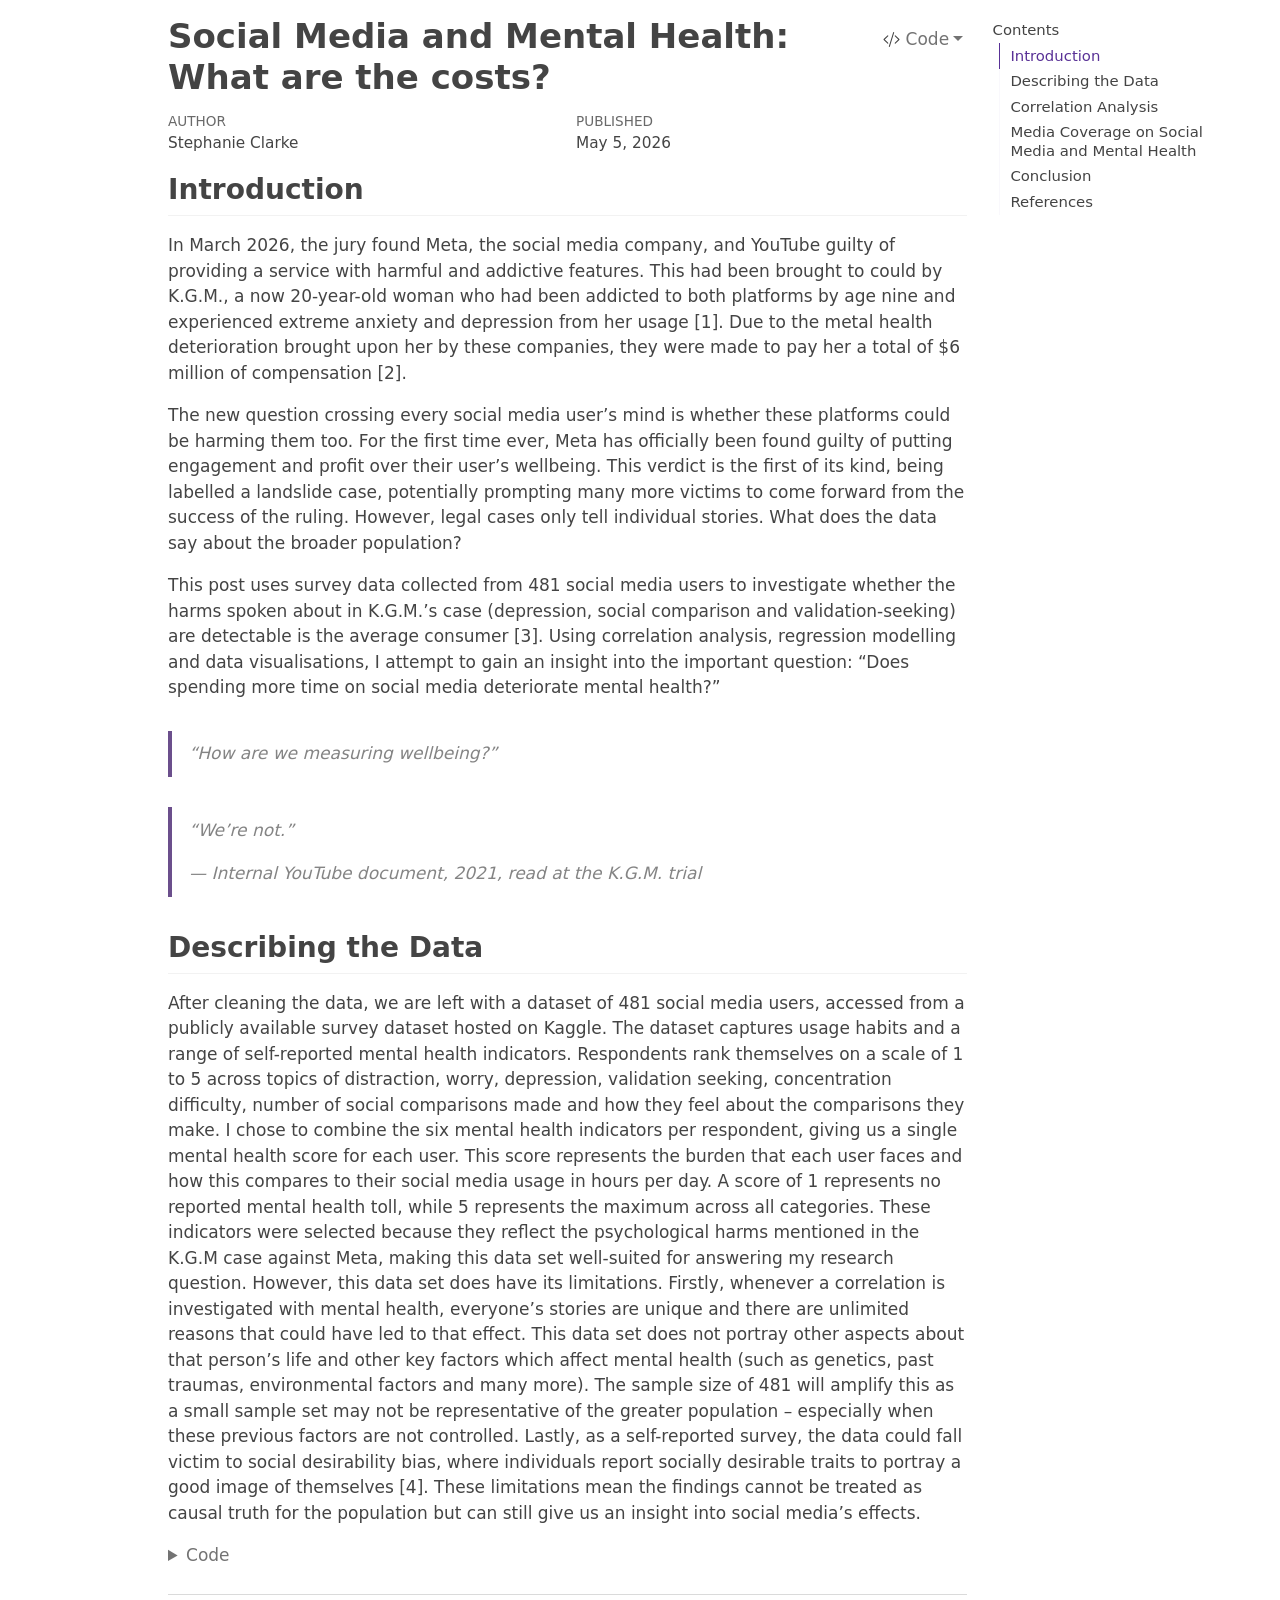
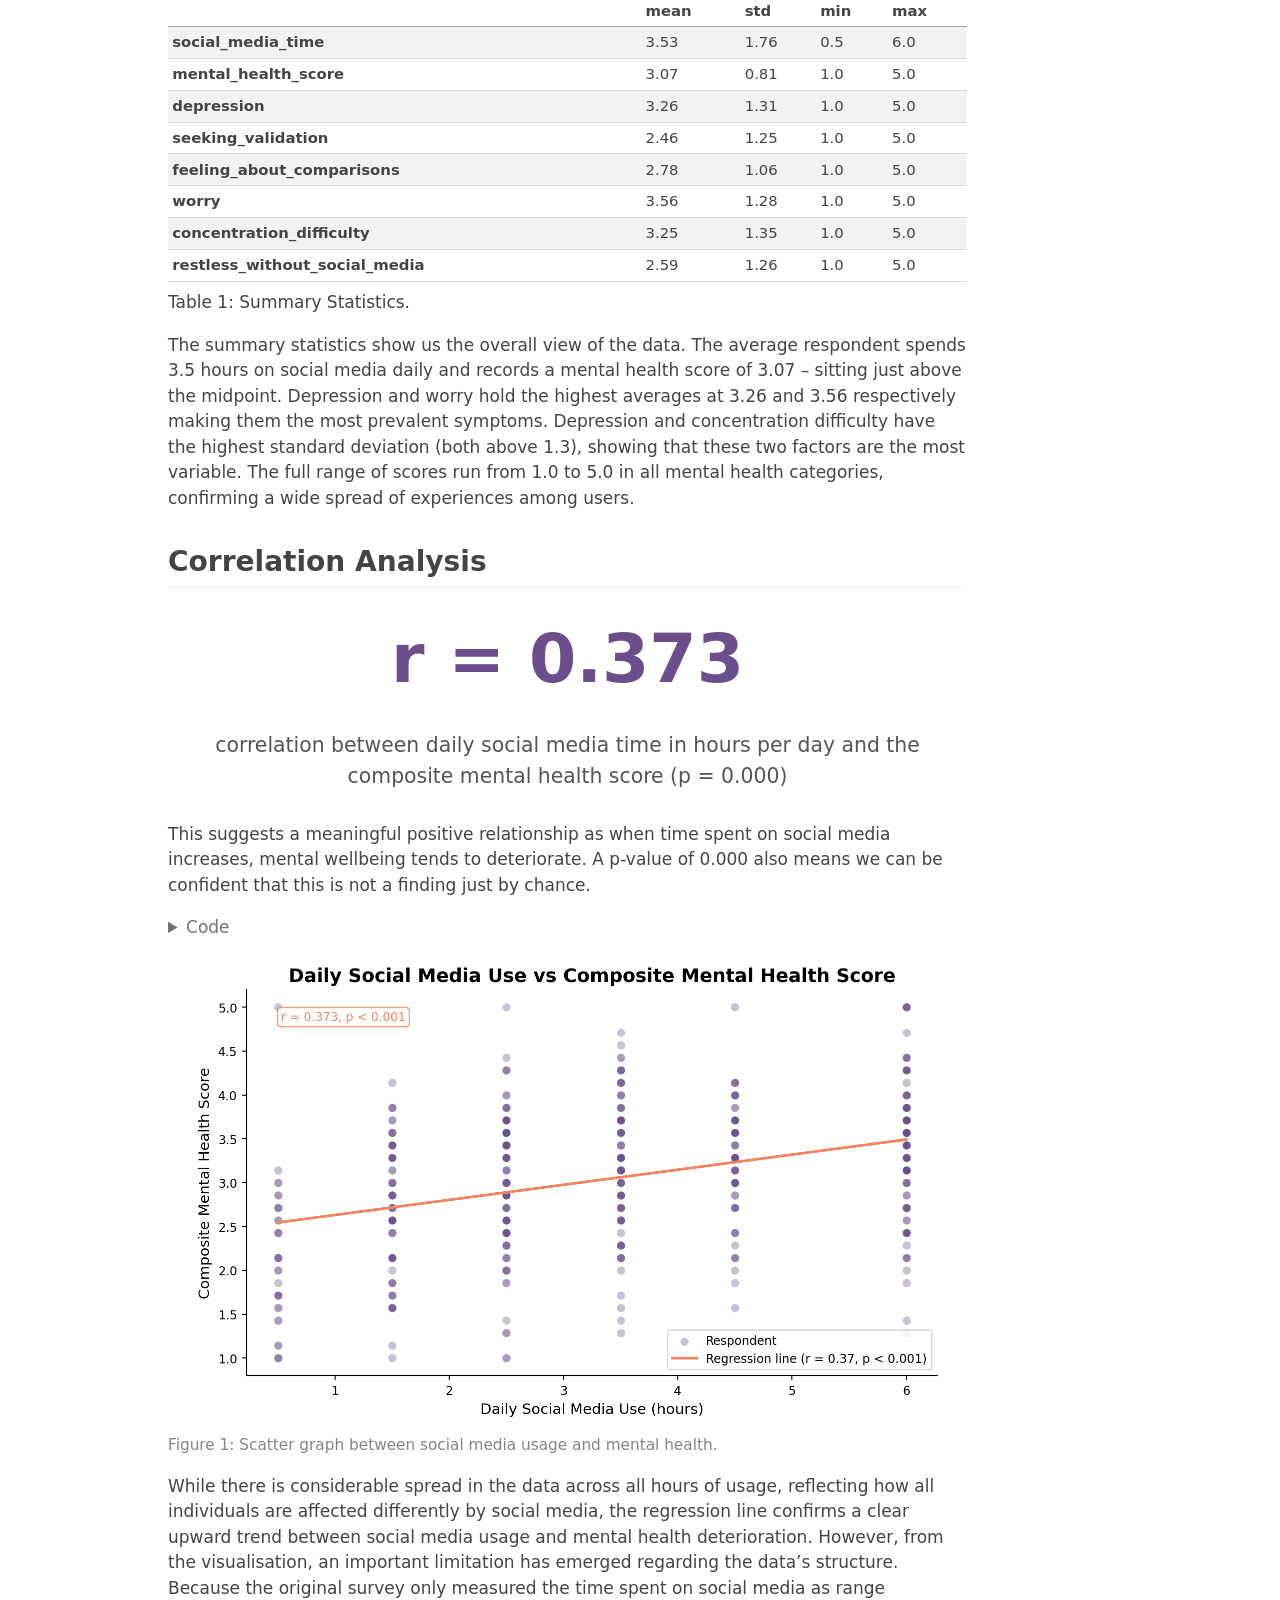
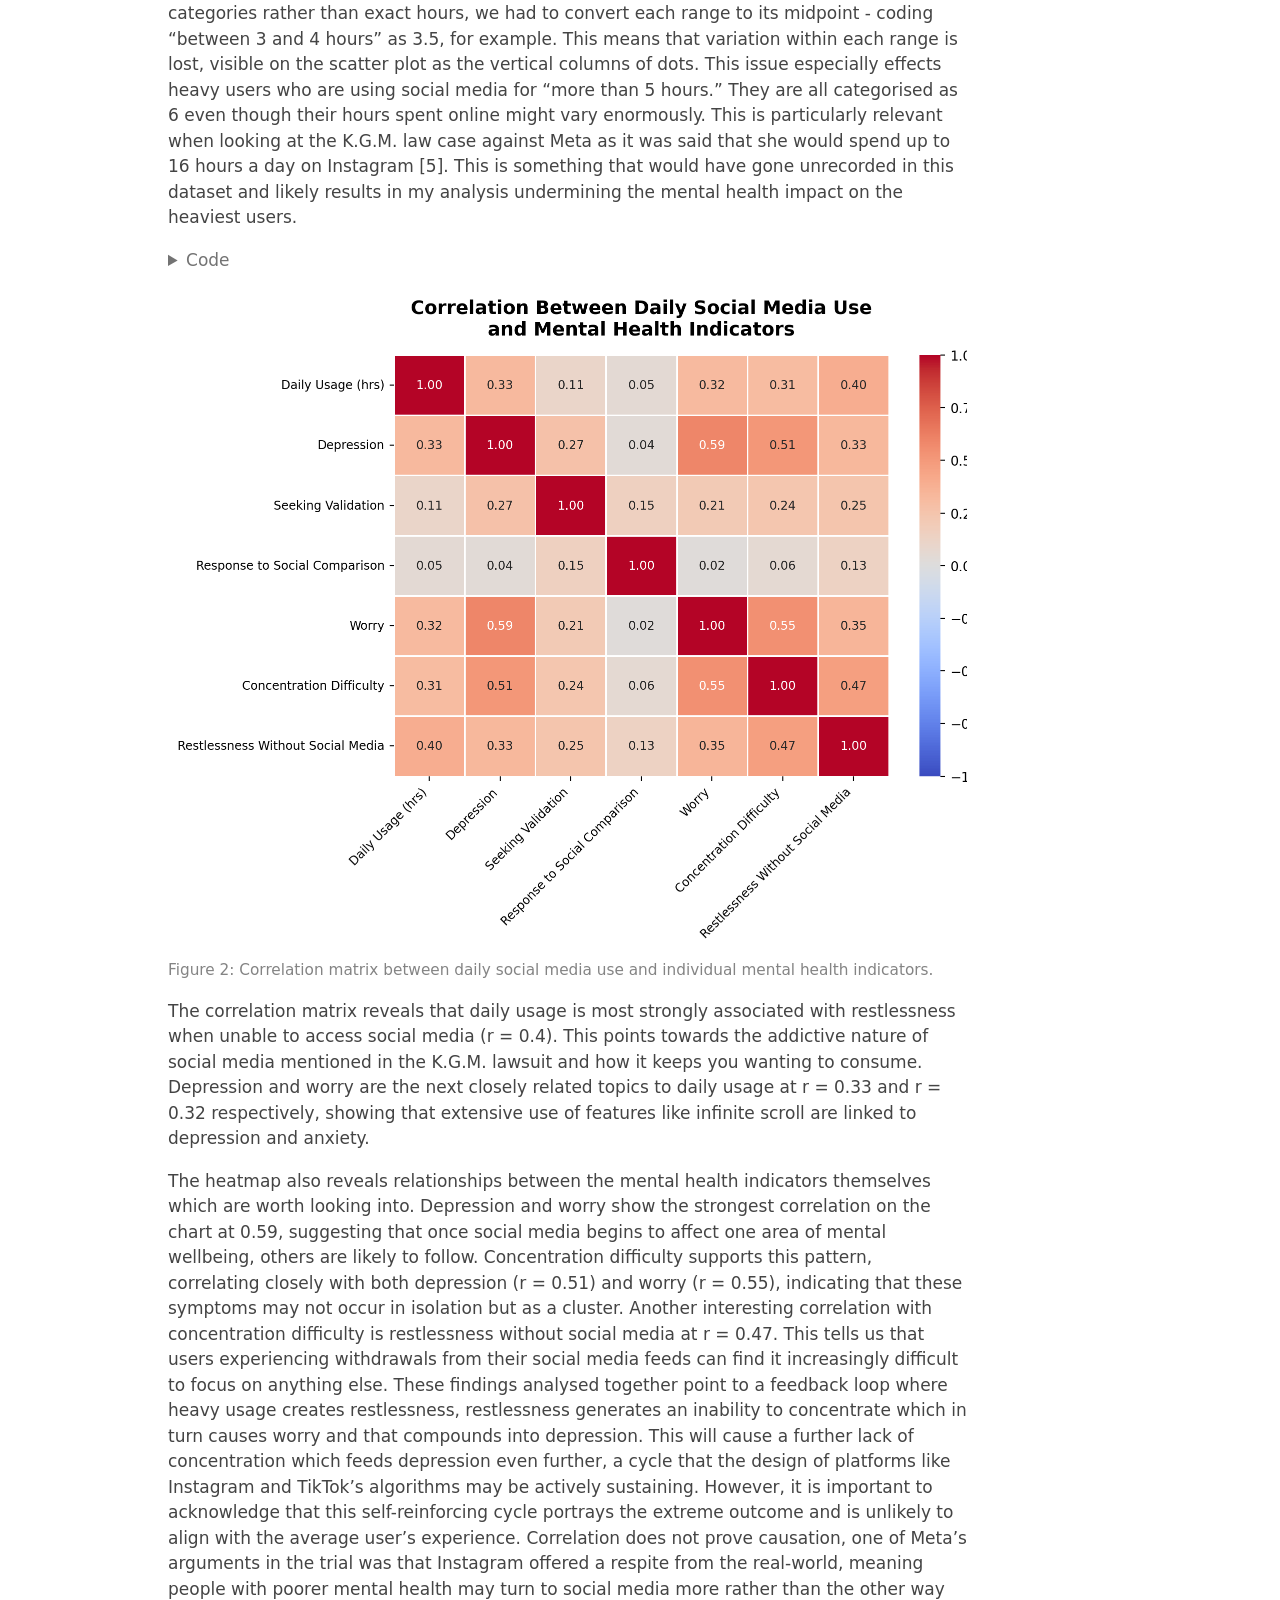
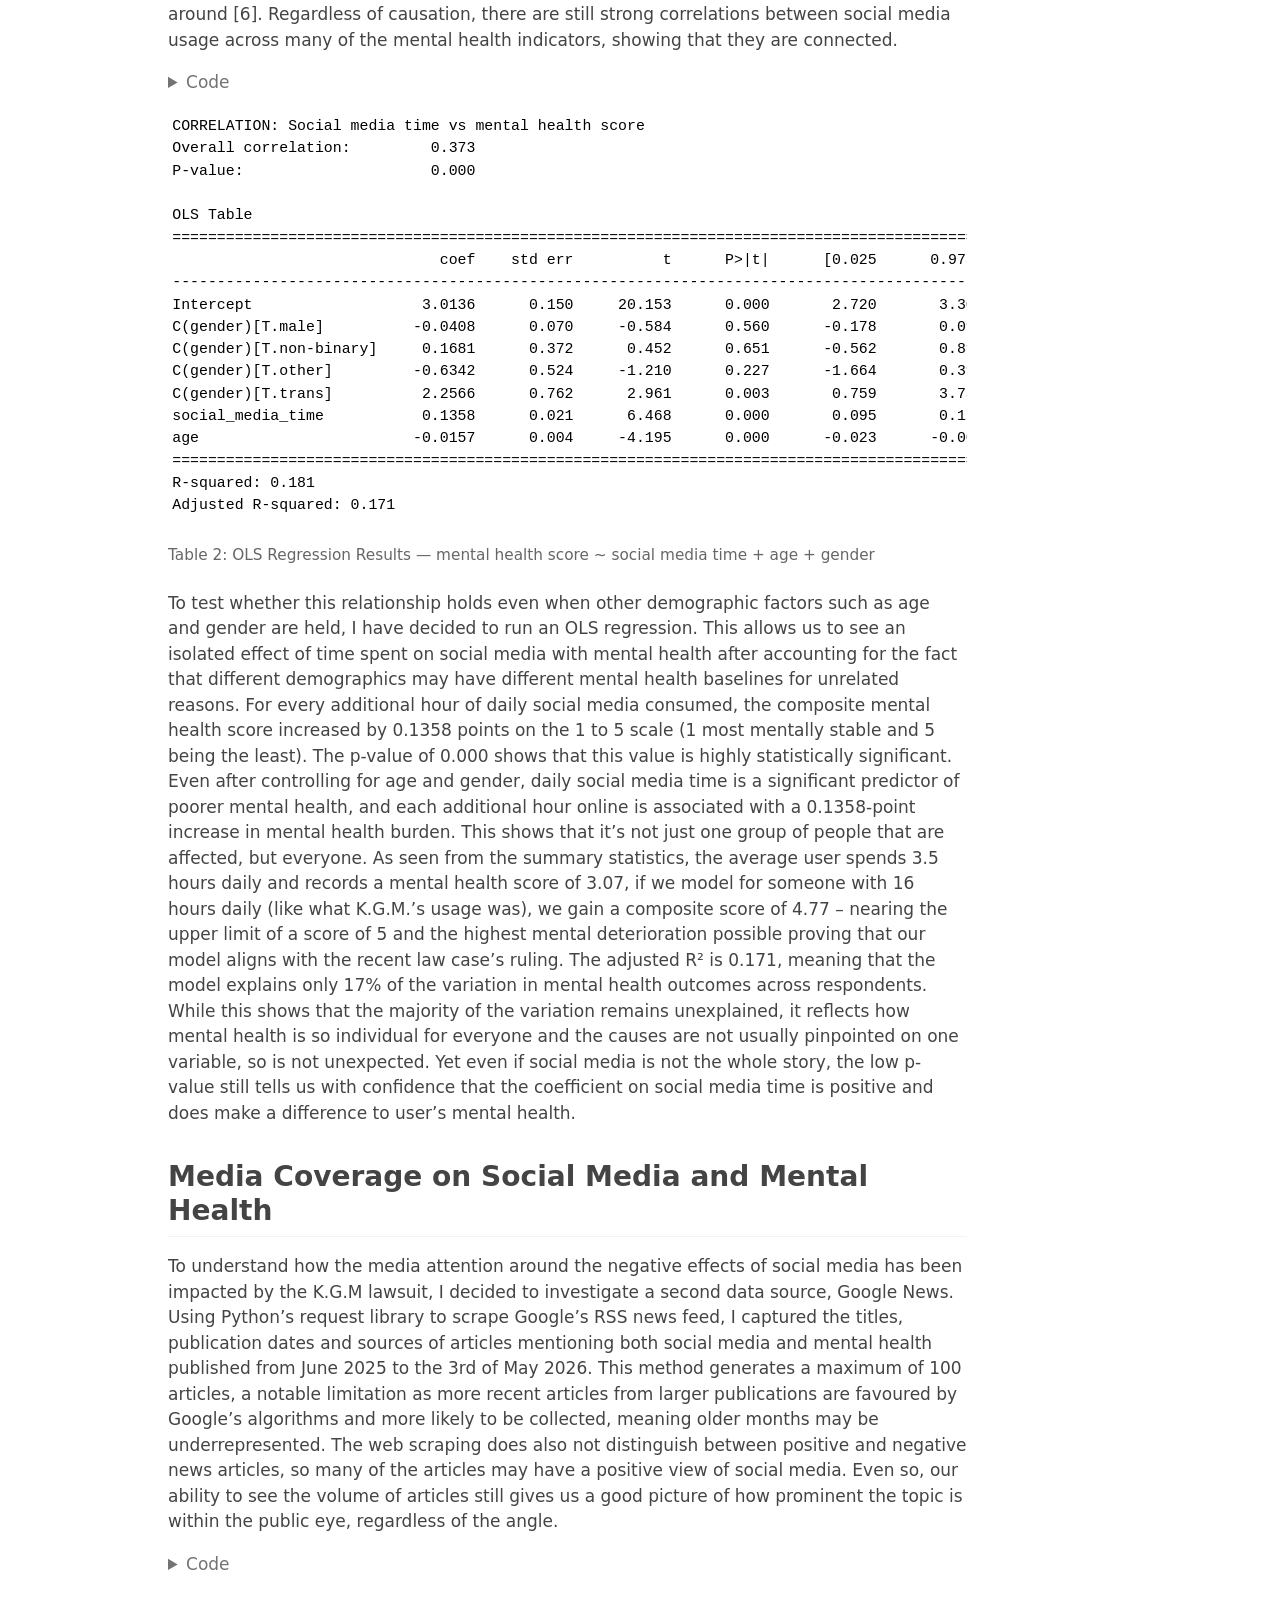
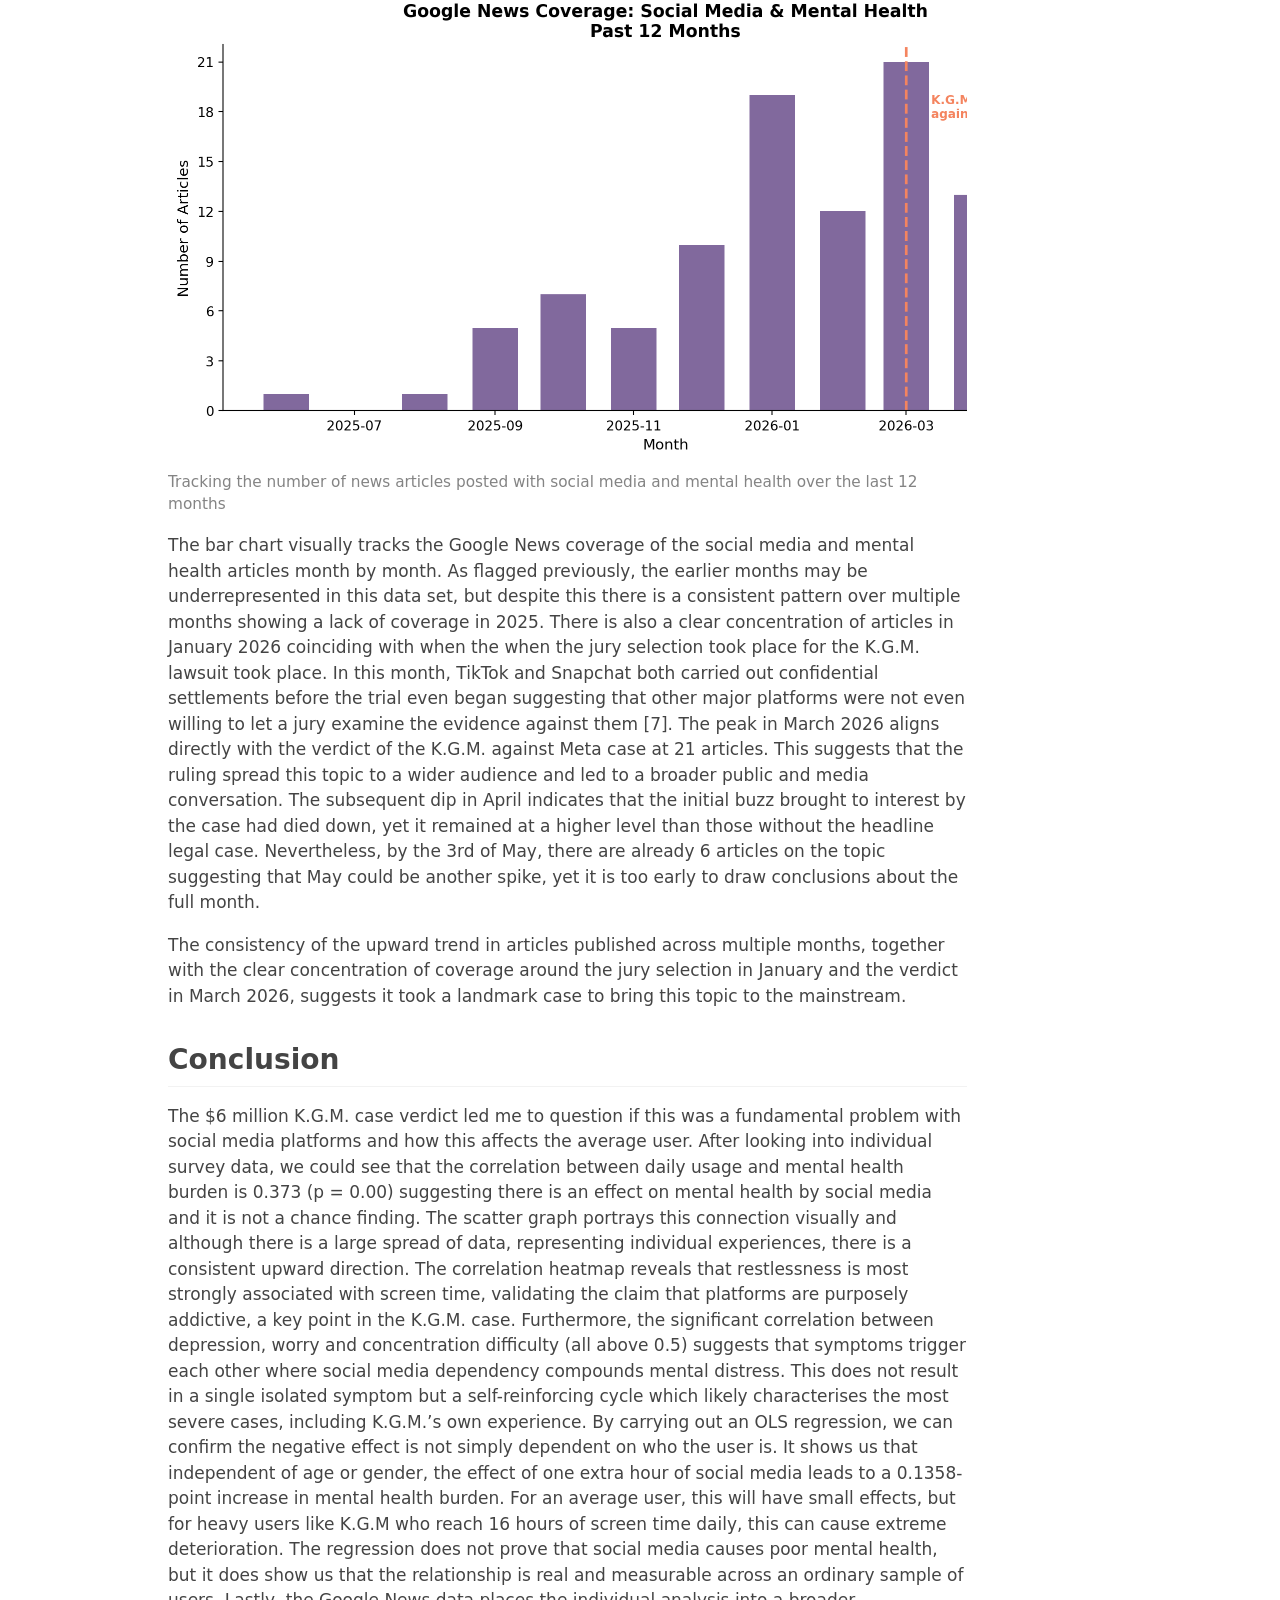
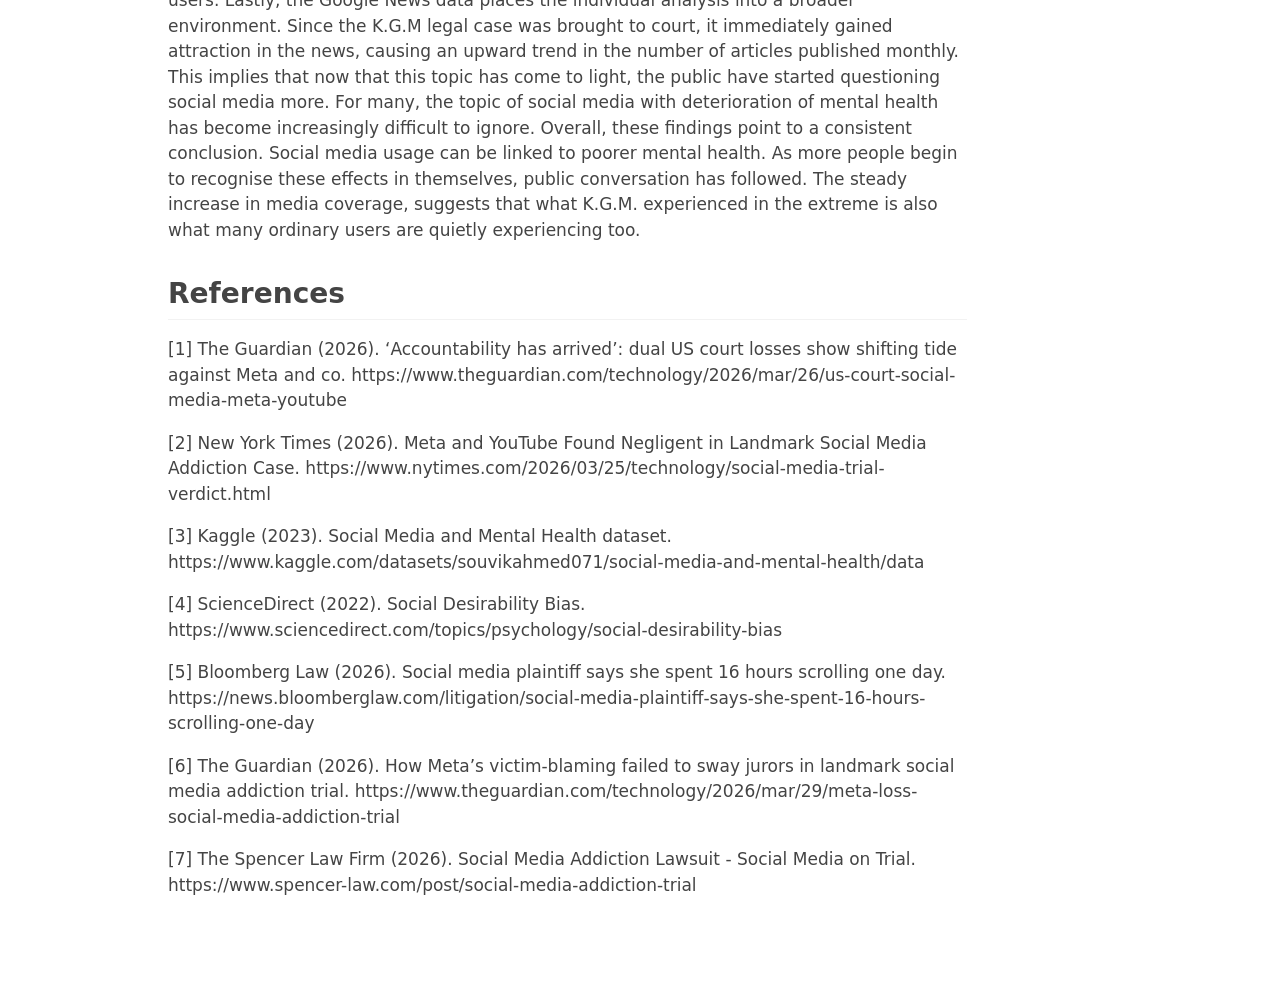
==== report/blog.html @ e293c31e "add blog to docs for github pages" ====
<!DOCTYPE html>
<html xmlns="http://www.w3.org/1999/xhtml" lang="en" xml:lang="en"><head>

<meta charset="utf-8">
<meta name="generator" content="quarto-1.9.37">

<meta name="viewport" content="width=device-width, initial-scale=1.0, user-scalable=yes">

<meta name="author" content="Stephanie Clarke">
<meta name="dcterms.date" content="2026-05-05">

<title>Social Media and Mental Health: What are the costs?</title>
<style>

code{white-space: pre-wrap;}
span.smallcaps{font-variant: small-caps;}
div.columns{display: flex; gap: min(4vw, 1.5em);}
div.column{flex: auto; overflow-x: auto;}
div.hanging-indent{margin-left: 1.5em; text-indent: -1.5em;}
ul.task-list{list-style: none;}
ul.task-list li input[type="checkbox"] {
width: 0.8em;
margin: 0 0.8em 0.2em -1em;  vertical-align: middle;
}

html { -webkit-text-size-adjust: 100%; }
pre > code.sourceCode { white-space: pre; position: relative; }
pre > code.sourceCode > span { display: inline-block; line-height: 1.25; }
pre > code.sourceCode > span:empty { height: 1.2em; }
.sourceCode { overflow: visible; }
code.sourceCode > span { color: inherit; text-decoration: inherit; }
div.sourceCode { margin: 1em 0; }
pre.sourceCode { margin: 0; }
@media screen {
div.sourceCode { overflow: auto; }
}
@media print {
pre > code.sourceCode { white-space: pre-wrap; }
pre > code.sourceCode > span { text-indent: -5em; padding-left: 5em; }
}
pre.numberSource code
{ counter-reset: source-line 0; }
pre.numberSource code > span
{ position: relative; left: -4em; counter-increment: source-line; }
pre.numberSource code > span > a:first-child::before
{ content: counter(source-line);
position: relative; left: -1em; text-align: right; vertical-align: baseline;
border: none; display: inline-block;
-webkit-touch-callout: none; -webkit-user-select: none;
-khtml-user-select: none; -moz-user-select: none;
-ms-user-select: none; user-select: none;
padding: 0 4px; width: 4em;
}
pre.numberSource { margin-left: 3em; padding-left: 4px; }
div.sourceCode
{ }
@media screen {
pre > code.sourceCode > span > a:first-child::before { text-decoration: underline; }
}
</style>


<script>/*! jQuery v3.5.1 | (c) JS Foundation and other contributors | jquery.org/license */
!function(e,t){"use strict";"object"==typeof module&&"object"==typeof module.exports?module.exports=e.document?t(e,!0):function(e){if(!e.document)throw new Error("jQuery requires a window with a document");return t(e)}:t(e)}("undefined"!=typeof window?window:this,function(C,e){"use strict";var t=[],r=Object.getPrototypeOf,s=t.slice,g=t.flat?function(e){return t.flat.call(e)}:function(e){return t.concat.apply([],e)},u=t.push,i=t.indexOf,n={},o=n.toString,v=n.hasOwnProperty,a=v.toString,l=a.call(Object),y={},m=function(e){return"function"==typeof e&&"number"!=typeof e.nodeType},x=function(e){return null!=e&&e===e.window},E=C.document,c={type:!0,src:!0,nonce:!0,noModule:!0};function b(e,t,n){var r,i,o=(n=n||E).createElement("script");if(o.text=e,t)for(r in c)(i=t[r]||t.getAttribute&&t.getAttribute(r))&&o.setAttribute(r,i);n.head.appendChild(o).parentNode.removeChild(o)}function w(e){return null==e?e+"":"object"==typeof e||"function"==typeof e?n[o.call(e)]||"object":typeof e}var f="3.5.1",S=function(e,t){return new S.fn.init(e,t)};function p(e){var t=!!e&&"length"in e&&e.length,n=w(e);return!m(e)&&!x(e)&&("array"===n||0===t||"number"==typeof t&&0<t&&t-1 in e)}S.fn=S.prototype={jquery:f,constructor:S,length:0,toArray:function(){return s.call(this)},get:function(e){return null==e?s.call(this):e<0?this[e+this.length]:this[e]},pushStack:function(e){var t=S.merge(this.constructor(),e);return t.prevObject=this,t},each:function(e){return S.each(this,e)},map:function(n){return this.pushStack(S.map(this,function(e,t){return n.call(e,t,e)}))},slice:function(){return this.pushStack(s.apply(this,arguments))},first:function(){return this.eq(0)},last:function(){return this.eq(-1)},even:function(){return this.pushStack(S.grep(this,function(e,t){return(t+1)%2}))},odd:function(){return this.pushStack(S.grep(this,function(e,t){return t%2}))},eq:function(e){var t=this.length,n=+e+(e<0?t:0);return this.pushStack(0<=n&&n<t?[this[n]]:[])},end:function(){return this.prevObject||this.constructor()},push:u,sort:t.sort,splice:t.splice},S.extend=S.fn.extend=function(){var e,t,n,r,i,o,a=arguments[0]||{},s=1,u=arguments.length,l=!1;for("boolean"==typeof a&&(l=a,a=arguments[s]||{},s++),"object"==typeof a||m(a)||(a={}),s===u&&(a=this,s--);s<u;s++)if(null!=(e=arguments[s]))for(t in e)r=e[t],"__proto__"!==t&&a!==r&&(l&&r&&(S.isPlainObject(r)||(i=Array.isArray(r)))?(n=a[t],o=i&&!Array.isArray(n)?[]:i||S.isPlainObject(n)?n:{},i=!1,a[t]=S.extend(l,o,r)):void 0!==r&&(a[t]=r));return a},S.extend({expando:"jQuery"+(f+Math.random()).replace(/\D/g,""),isReady:!0,error:function(e){throw new Error(e)},noop:function(){},isPlainObject:function(e){var t,n;return!(!e||"[object Object]"!==o.call(e))&&(!(t=r(e))||"function"==typeof(n=v.call(t,"constructor")&&t.constructor)&&a.call(n)===l)},isEmptyObject:function(e){var t;for(t in e)return!1;return!0},globalEval:function(e,t,n){b(e,{nonce:t&&t.nonce},n)},each:function(e,t){var n,r=0;if(p(e)){for(n=e.length;r<n;r++)if(!1===t.call(e[r],r,e[r]))break}else for(r in e)if(!1===t.call(e[r],r,e[r]))break;return e},makeArray:function(e,t){var n=t||[];return null!=e&&(p(Object(e))?S.merge(n,"string"==typeof e?[e]:e):u.call(n,e)),n},inArray:function(e,t,n){return null==t?-1:i.call(t,e,n)},merge:function(e,t){for(var n=+t.length,r=0,i=e.length;r<n;r++)e[i++]=t[r];return e.length=i,e},grep:function(e,t,n){for(var r=[],i=0,o=e.length,a=!n;i<o;i++)!t(e[i],i)!==a&&r.push(e[i]);return r},map:function(e,t,n){var r,i,o=0,a=[];if(p(e))for(r=e.length;o<r;o++)null!=(i=t(e[o],o,n))&&a.push(i);else for(o in e)null!=(i=t(e[o],o,n))&&a.push(i);return g(a)},guid:1,support:y}),"function"==typeof Symbol&&(S.fn[Symbol.iterator]=t[Symbol.iterator]),S.each("Boolean Number String Function Array Date RegExp Object Error Symbol".split(" "),function(e,t){n["[object "+t+"]"]=t.toLowerCase()});var d=function(n){var e,d,b,o,i,h,f,g,w,u,l,T,C,a,E,v,s,c,y,S="sizzle"+1*new Date,p=n.document,k=0,r=0,m=ue(),x=ue(),A=ue(),N=ue(),D=function(e,t){return e===t&&(l=!0),0},j={}.hasOwnProperty,t=[],q=t.pop,L=t.push,H=t.push,O=t.slice,P=function(e,t){for(var n=0,r=e.length;n<r;n++)if(e[n]===t)return n;return-1},R="checked|selected|async|autofocus|autoplay|controls|defer|disabled|hidden|ismap|loop|multiple|open|readonly|required|scoped",M="[\\x20\\t\\r\\n\\f]",I="(?:\\\\[\\da-fA-F]{1,6}"+M+"?|\\\\[^\\r\\n\\f]|[\\w-]|[^\0-\\x7f])+",W="\\["+M+"*("+I+")(?:"+M+"*([*^$|!~]?=)"+M+"*(?:'((?:\\\\.|[^\\\\'])*)'|\"((?:\\\\.|[^\\\\\"])*)\"|("+I+"))|)"+M+"*\\]",F=":("+I+")(?:\\((('((?:\\\\.|[^\\\\'])*)'|\"((?:\\\\.|[^\\\\\"])*)\")|((?:\\\\.|[^\\\\()[\\]]|"+W+")*)|.*)\\)|)",B=new RegExp(M+"+","g"),$=new RegExp("^"+M+"+|((?:^|[^\\\\])(?:\\\\.)*)"+M+"+$","g"),_=new RegExp("^"+M+"*,"+M+"*"),z=new RegExp("^"+M+"*([>+~]|"+M+")"+M+"*"),U=new RegExp(M+"|>"),X=new RegExp(F),V=new RegExp("^"+I+"$"),G={ID:new RegExp("^#("+I+")"),CLASS:new RegExp("^\\.("+I+")"),TAG:new RegExp("^("+I+"|[*])"),ATTR:new RegExp("^"+W),PSEUDO:new RegExp("^"+F),CHILD:new RegExp("^:(only|first|last|nth|nth-last)-(child|of-type)(?:\\("+M+"*(even|odd|(([+-]|)(\\d*)n|)"+M+"*(?:([+-]|)"+M+"*(\\d+)|))"+M+"*\\)|)","i"),bool:new RegExp("^(?:"+R+")$","i"),needsContext:new RegExp("^"+M+"*[>+~]|:(even|odd|eq|gt|lt|nth|first|last)(?:\\("+M+"*((?:-\\d)?\\d*)"+M+"*\\)|)(?=[^-]|$)","i")},Y=/HTML$/i,Q=/^(?:input|select|textarea|button)$/i,J=/^h\d$/i,K=/^[^{]+\{\s*\[native \w/,Z=/^(?:#([\w-]+)|(\w+)|\.([\w-]+))$/,ee=/[+~]/,te=new RegExp("\\\\[\\da-fA-F]{1,6}"+M+"?|\\\\([^\\r\\n\\f])","g"),ne=function(e,t){var n="0x"+e.slice(1)-65536;return t||(n<0?String.fromCharCode(n+65536):String.fromCharCode(n>>10|55296,1023&n|56320))},re=/([\0-\x1f\x7f]|^-?\d)|^-$|[^\0-\x1f\x7f-\uFFFF\w-]/g,ie=function(e,t){return t?"\0"===e?"\ufffd":e.slice(0,-1)+"\\"+e.charCodeAt(e.length-1).toString(16)+" ":"\\"+e},oe=function(){T()},ae=be(function(e){return!0===e.disabled&&"fieldset"===e.nodeName.toLowerCase()},{dir:"parentNode",next:"legend"});try{H.apply(t=O.call(p.childNodes),p.childNodes),t[p.childNodes.length].nodeType}catch(e){H={apply:t.length?function(e,t){L.apply(e,O.call(t))}:function(e,t){var n=e.length,r=0;while(e[n++]=t[r++]);e.length=n-1}}}function se(t,e,n,r){var i,o,a,s,u,l,c,f=e&&e.ownerDocument,p=e?e.nodeType:9;if(n=n||[],"string"!=typeof t||!t||1!==p&&9!==p&&11!==p)return n;if(!r&&(T(e),e=e||C,E)){if(11!==p&&(u=Z.exec(t)))if(i=u[1]){if(9===p){if(!(a=e.getElementById(i)))return n;if(a.id===i)return n.push(a),n}else if(f&&(a=f.getElementById(i))&&y(e,a)&&a.id===i)return n.push(a),n}else{if(u[2])return H.apply(n,e.getElementsByTagName(t)),n;if((i=u[3])&&d.getElementsByClassName&&e.getElementsByClassName)return H.apply(n,e.getElementsByClassName(i)),n}if(d.qsa&&!N[t+" "]&&(!v||!v.test(t))&&(1!==p||"object"!==e.nodeName.toLowerCase())){if(c=t,f=e,1===p&&(U.test(t)||z.test(t))){(f=ee.test(t)&&ye(e.parentNode)||e)===e&&d.scope||((s=e.getAttribute("id"))?s=s.replace(re,ie):e.setAttribute("id",s=S)),o=(l=h(t)).length;while(o--)l[o]=(s?"#"+s:":scope")+" "+xe(l[o]);c=l.join(",")}try{return H.apply(n,f.querySelectorAll(c)),n}catch(e){N(t,!0)}finally{s===S&&e.removeAttribute("id")}}}return g(t.replace($,"$1"),e,n,r)}function ue(){var r=[];return function e(t,n){return r.push(t+" ")>b.cacheLength&&delete e[r.shift()],e[t+" "]=n}}function le(e){return e[S]=!0,e}function ce(e){var t=C.createElement("fieldset");try{return!!e(t)}catch(e){return!1}finally{t.parentNode&&t.parentNode.removeChild(t),t=null}}function fe(e,t){var n=e.split("|"),r=n.length;while(r--)b.attrHandle[n[r]]=t}function pe(e,t){var n=t&&e,r=n&&1===e.nodeType&&1===t.nodeType&&e.sourceIndex-t.sourceIndex;if(r)return r;if(n)while(n=n.nextSibling)if(n===t)return-1;return e?1:-1}function de(t){return function(e){return"input"===e.nodeName.toLowerCase()&&e.type===t}}function he(n){return function(e){var t=e.nodeName.toLowerCase();return("input"===t||"button"===t)&&e.type===n}}function ge(t){return function(e){return"form"in e?e.parentNode&&!1===e.disabled?"label"in e?"label"in e.parentNode?e.parentNode.disabled===t:e.disabled===t:e.isDisabled===t||e.isDisabled!==!t&&ae(e)===t:e.disabled===t:"label"in e&&e.disabled===t}}function ve(a){return le(function(o){return o=+o,le(function(e,t){var n,r=a([],e.length,o),i=r.length;while(i--)e[n=r[i]]&&(e[n]=!(t[n]=e[n]))})})}function ye(e){return e&&"undefined"!=typeof e.getElementsByTagName&&e}for(e in d=se.support={},i=se.isXML=function(e){var t=e.namespaceURI,n=(e.ownerDocument||e).documentElement;return!Y.test(t||n&&n.nodeName||"HTML")},T=se.setDocument=function(e){var t,n,r=e?e.ownerDocument||e:p;return r!=C&&9===r.nodeType&&r.documentElement&&(a=(C=r).documentElement,E=!i(C),p!=C&&(n=C.defaultView)&&n.top!==n&&(n.addEventListener?n.addEventListener("unload",oe,!1):n.attachEvent&&n.attachEvent("onunload",oe)),d.scope=ce(function(e){return a.appendChild(e).appendChild(C.createElement("div")),"undefined"!=typeof e.querySelectorAll&&!e.querySelectorAll(":scope fieldset div").length}),d.attributes=ce(function(e){return e.className="i",!e.getAttribute("className")}),d.getElementsByTagName=ce(function(e){return e.appendChild(C.createComment("")),!e.getElementsByTagName("*").length}),d.getElementsByClassName=K.test(C.getElementsByClassName),d.getById=ce(function(e){return a.appendChild(e).id=S,!C.getElementsByName||!C.getElementsByName(S).length}),d.getById?(b.filter.ID=function(e){var t=e.replace(te,ne);return function(e){return e.getAttribute("id")===t}},b.find.ID=function(e,t){if("undefined"!=typeof t.getElementById&&E){var n=t.getElementById(e);return n?[n]:[]}}):(b.filter.ID=function(e){var n=e.replace(te,ne);return function(e){var t="undefined"!=typeof e.getAttributeNode&&e.getAttributeNode("id");return t&&t.value===n}},b.find.ID=function(e,t){if("undefined"!=typeof t.getElementById&&E){var n,r,i,o=t.getElementById(e);if(o){if((n=o.getAttributeNode("id"))&&n.value===e)return[o];i=t.getElementsByName(e),r=0;while(o=i[r++])if((n=o.getAttributeNode("id"))&&n.value===e)return[o]}return[]}}),b.find.TAG=d.getElementsByTagName?function(e,t){return"undefined"!=typeof t.getElementsByTagName?t.getElementsByTagName(e):d.qsa?t.querySelectorAll(e):void 0}:function(e,t){var n,r=[],i=0,o=t.getElementsByTagName(e);if("*"===e){while(n=o[i++])1===n.nodeType&&r.push(n);return r}return o},b.find.CLASS=d.getElementsByClassName&&function(e,t){if("undefined"!=typeof t.getElementsByClassName&&E)return t.getElementsByClassName(e)},s=[],v=[],(d.qsa=K.test(C.querySelectorAll))&&(ce(function(e){var t;a.appendChild(e).innerHTML="<a id='"+S+"'></a><select id='"+S+"-\r\\' msallowcapture=''><option selected=''></option></select>",e.querySelectorAll("[msallowcapture^='']").length&&v.push("[*^$]="+M+"*(?:''|\"\")"),e.querySelectorAll("[selected]").length||v.push("\\["+M+"*(?:value|"+R+")"),e.querySelectorAll("[id~="+S+"-]").length||v.push("~="),(t=C.createElement("input")).setAttribute("name",""),e.appendChild(t),e.querySelectorAll("[name='']").length||v.push("\\["+M+"*name"+M+"*="+M+"*(?:''|\"\")"),e.querySelectorAll(":checked").length||v.push(":checked"),e.querySelectorAll("a#"+S+"+*").length||v.push(".#.+[+~]"),e.querySelectorAll("\\\f"),v.push("[\\r\\n\\f]")}),ce(function(e){e.innerHTML="<a href='' disabled='disabled'></a><select disabled='disabled'><option/></select>";var t=C.createElement("input");t.setAttribute("type","hidden"),e.appendChild(t).setAttribute("name","D"),e.querySelectorAll("[name=d]").length&&v.push("name"+M+"*[*^$|!~]?="),2!==e.querySelectorAll(":enabled").length&&v.push(":enabled",":disabled"),a.appendChild(e).disabled=!0,2!==e.querySelectorAll(":disabled").length&&v.push(":enabled",":disabled"),e.querySelectorAll("*,:x"),v.push(",.*:")})),(d.matchesSelector=K.test(c=a.matches||a.webkitMatchesSelector||a.mozMatchesSelector||a.oMatchesSelector||a.msMatchesSelector))&&ce(function(e){d.disconnectedMatch=c.call(e,"*"),c.call(e,"[s!='']:x"),s.push("!=",F)}),v=v.length&&new RegExp(v.join("|")),s=s.length&&new RegExp(s.join("|")),t=K.test(a.compareDocumentPosition),y=t||K.test(a.contains)?function(e,t){var n=9===e.nodeType?e.documentElement:e,r=t&&t.parentNode;return e===r||!(!r||1!==r.nodeType||!(n.contains?n.contains(r):e.compareDocumentPosition&&16&e.compareDocumentPosition(r)))}:function(e,t){if(t)while(t=t.parentNode)if(t===e)return!0;return!1},D=t?function(e,t){if(e===t)return l=!0,0;var n=!e.compareDocumentPosition-!t.compareDocumentPosition;return n||(1&(n=(e.ownerDocument||e)==(t.ownerDocument||t)?e.compareDocumentPosition(t):1)||!d.sortDetached&&t.compareDocumentPosition(e)===n?e==C||e.ownerDocument==p&&y(p,e)?-1:t==C||t.ownerDocument==p&&y(p,t)?1:u?P(u,e)-P(u,t):0:4&n?-1:1)}:function(e,t){if(e===t)return l=!0,0;var n,r=0,i=e.parentNode,o=t.parentNode,a=[e],s=[t];if(!i||!o)return e==C?-1:t==C?1:i?-1:o?1:u?P(u,e)-P(u,t):0;if(i===o)return pe(e,t);n=e;while(n=n.parentNode)a.unshift(n);n=t;while(n=n.parentNode)s.unshift(n);while(a[r]===s[r])r++;return r?pe(a[r],s[r]):a[r]==p?-1:s[r]==p?1:0}),C},se.matches=function(e,t){return se(e,null,null,t)},se.matchesSelector=function(e,t){if(T(e),d.matchesSelector&&E&&!N[t+" "]&&(!s||!s.test(t))&&(!v||!v.test(t)))try{var n=c.call(e,t);if(n||d.disconnectedMatch||e.document&&11!==e.document.nodeType)return n}catch(e){N(t,!0)}return 0<se(t,C,null,[e]).length},se.contains=function(e,t){return(e.ownerDocument||e)!=C&&T(e),y(e,t)},se.attr=function(e,t){(e.ownerDocument||e)!=C&&T(e);var n=b.attrHandle[t.toLowerCase()],r=n&&j.call(b.attrHandle,t.toLowerCase())?n(e,t,!E):void 0;return void 0!==r?r:d.attributes||!E?e.getAttribute(t):(r=e.getAttributeNode(t))&&r.specified?r.value:null},se.escape=function(e){return(e+"").replace(re,ie)},se.error=function(e){throw new Error("Syntax error, unrecognized expression: "+e)},se.uniqueSort=function(e){var t,n=[],r=0,i=0;if(l=!d.detectDuplicates,u=!d.sortStable&&e.slice(0),e.sort(D),l){while(t=e[i++])t===e[i]&&(r=n.push(i));while(r--)e.splice(n[r],1)}return u=null,e},o=se.getText=function(e){var t,n="",r=0,i=e.nodeType;if(i){if(1===i||9===i||11===i){if("string"==typeof e.textContent)return e.textContent;for(e=e.firstChild;e;e=e.nextSibling)n+=o(e)}else if(3===i||4===i)return e.nodeValue}else while(t=e[r++])n+=o(t);return n},(b=se.selectors={cacheLength:50,createPseudo:le,match:G,attrHandle:{},find:{},relative:{">":{dir:"parentNode",first:!0}," ":{dir:"parentNode"},"+":{dir:"previousSibling",first:!0},"~":{dir:"previousSibling"}},preFilter:{ATTR:function(e){return e[1]=e[1].replace(te,ne),e[3]=(e[3]||e[4]||e[5]||"").replace(te,ne),"~="===e[2]&&(e[3]=" "+e[3]+" "),e.slice(0,4)},CHILD:function(e){return e[1]=e[1].toLowerCase(),"nth"===e[1].slice(0,3)?(e[3]||se.error(e[0]),e[4]=+(e[4]?e[5]+(e[6]||1):2*("even"===e[3]||"odd"===e[3])),e[5]=+(e[7]+e[8]||"odd"===e[3])):e[3]&&se.error(e[0]),e},PSEUDO:function(e){var t,n=!e[6]&&e[2];return G.CHILD.test(e[0])?null:(e[3]?e[2]=e[4]||e[5]||"":n&&X.test(n)&&(t=h(n,!0))&&(t=n.indexOf(")",n.length-t)-n.length)&&(e[0]=e[0].slice(0,t),e[2]=n.slice(0,t)),e.slice(0,3))}},filter:{TAG:function(e){var t=e.replace(te,ne).toLowerCase();return"*"===e?function(){return!0}:function(e){return e.nodeName&&e.nodeName.toLowerCase()===t}},CLASS:function(e){var t=m[e+" "];return t||(t=new RegExp("(^|"+M+")"+e+"("+M+"|$)"))&&m(e,function(e){return t.test("string"==typeof e.className&&e.className||"undefined"!=typeof e.getAttribute&&e.getAttribute("class")||"")})},ATTR:function(n,r,i){return function(e){var t=se.attr(e,n);return null==t?"!="===r:!r||(t+="","="===r?t===i:"!="===r?t!==i:"^="===r?i&&0===t.indexOf(i):"*="===r?i&&-1<t.indexOf(i):"$="===r?i&&t.slice(-i.length)===i:"~="===r?-1<(" "+t.replace(B," ")+" ").indexOf(i):"|="===r&&(t===i||t.slice(0,i.length+1)===i+"-"))}},CHILD:function(h,e,t,g,v){var y="nth"!==h.slice(0,3),m="last"!==h.slice(-4),x="of-type"===e;return 1===g&&0===v?function(e){return!!e.parentNode}:function(e,t,n){var r,i,o,a,s,u,l=y!==m?"nextSibling":"previousSibling",c=e.parentNode,f=x&&e.nodeName.toLowerCase(),p=!n&&!x,d=!1;if(c){if(y){while(l){a=e;while(a=a[l])if(x?a.nodeName.toLowerCase()===f:1===a.nodeType)return!1;u=l="only"===h&&!u&&"nextSibling"}return!0}if(u=[m?c.firstChild:c.lastChild],m&&p){d=(s=(r=(i=(o=(a=c)[S]||(a[S]={}))[a.uniqueID]||(o[a.uniqueID]={}))[h]||[])[0]===k&&r[1])&&r[2],a=s&&c.childNodes[s];while(a=++s&&a&&a[l]||(d=s=0)||u.pop())if(1===a.nodeType&&++d&&a===e){i[h]=[k,s,d];break}}else if(p&&(d=s=(r=(i=(o=(a=e)[S]||(a[S]={}))[a.uniqueID]||(o[a.uniqueID]={}))[h]||[])[0]===k&&r[1]),!1===d)while(a=++s&&a&&a[l]||(d=s=0)||u.pop())if((x?a.nodeName.toLowerCase()===f:1===a.nodeType)&&++d&&(p&&((i=(o=a[S]||(a[S]={}))[a.uniqueID]||(o[a.uniqueID]={}))[h]=[k,d]),a===e))break;return(d-=v)===g||d%g==0&&0<=d/g}}},PSEUDO:function(e,o){var t,a=b.pseudos[e]||b.setFilters[e.toLowerCase()]||se.error("unsupported pseudo: "+e);return a[S]?a(o):1<a.length?(t=[e,e,"",o],b.setFilters.hasOwnProperty(e.toLowerCase())?le(function(e,t){var n,r=a(e,o),i=r.length;while(i--)e[n=P(e,r[i])]=!(t[n]=r[i])}):function(e){return a(e,0,t)}):a}},pseudos:{not:le(function(e){var r=[],i=[],s=f(e.replace($,"$1"));return s[S]?le(function(e,t,n,r){var i,o=s(e,null,r,[]),a=e.length;while(a--)(i=o[a])&&(e[a]=!(t[a]=i))}):function(e,t,n){return r[0]=e,s(r,null,n,i),r[0]=null,!i.pop()}}),has:le(function(t){return function(e){return 0<se(t,e).length}}),contains:le(function(t){return t=t.replace(te,ne),function(e){return-1<(e.textContent||o(e)).indexOf(t)}}),lang:le(function(n){return V.test(n||"")||se.error("unsupported lang: "+n),n=n.replace(te,ne).toLowerCase(),function(e){var t;do{if(t=E?e.lang:e.getAttribute("xml:lang")||e.getAttribute("lang"))return(t=t.toLowerCase())===n||0===t.indexOf(n+"-")}while((e=e.parentNode)&&1===e.nodeType);return!1}}),target:function(e){var t=n.location&&n.location.hash;return t&&t.slice(1)===e.id},root:function(e){return e===a},focus:function(e){return e===C.activeElement&&(!C.hasFocus||C.hasFocus())&&!!(e.type||e.href||~e.tabIndex)},enabled:ge(!1),disabled:ge(!0),checked:function(e){var t=e.nodeName.toLowerCase();return"input"===t&&!!e.checked||"option"===t&&!!e.selected},selected:function(e){return e.parentNode&&e.parentNode.selectedIndex,!0===e.selected},empty:function(e){for(e=e.firstChild;e;e=e.nextSibling)if(e.nodeType<6)return!1;return!0},parent:function(e){return!b.pseudos.empty(e)},header:function(e){return J.test(e.nodeName)},input:function(e){return Q.test(e.nodeName)},button:function(e){var t=e.nodeName.toLowerCase();return"input"===t&&"button"===e.type||"button"===t},text:function(e){var t;return"input"===e.nodeName.toLowerCase()&&"text"===e.type&&(null==(t=e.getAttribute("type"))||"text"===t.toLowerCase())},first:ve(function(){return[0]}),last:ve(function(e,t){return[t-1]}),eq:ve(function(e,t,n){return[n<0?n+t:n]}),even:ve(function(e,t){for(var n=0;n<t;n+=2)e.push(n);return e}),odd:ve(function(e,t){for(var n=1;n<t;n+=2)e.push(n);return e}),lt:ve(function(e,t,n){for(var r=n<0?n+t:t<n?t:n;0<=--r;)e.push(r);return e}),gt:ve(function(e,t,n){for(var r=n<0?n+t:n;++r<t;)e.push(r);return e})}}).pseudos.nth=b.pseudos.eq,{radio:!0,checkbox:!0,file:!0,password:!0,image:!0})b.pseudos[e]=de(e);for(e in{submit:!0,reset:!0})b.pseudos[e]=he(e);function me(){}function xe(e){for(var t=0,n=e.length,r="";t<n;t++)r+=e[t].value;return r}function be(s,e,t){var u=e.dir,l=e.next,c=l||u,f=t&&"parentNode"===c,p=r++;return e.first?function(e,t,n){while(e=e[u])if(1===e.nodeType||f)return s(e,t,n);return!1}:function(e,t,n){var r,i,o,a=[k,p];if(n){while(e=e[u])if((1===e.nodeType||f)&&s(e,t,n))return!0}else while(e=e[u])if(1===e.nodeType||f)if(i=(o=e[S]||(e[S]={}))[e.uniqueID]||(o[e.uniqueID]={}),l&&l===e.nodeName.toLowerCase())e=e[u]||e;else{if((r=i[c])&&r[0]===k&&r[1]===p)return a[2]=r[2];if((i[c]=a)[2]=s(e,t,n))return!0}return!1}}function we(i){return 1<i.length?function(e,t,n){var r=i.length;while(r--)if(!i[r](e,t,n))return!1;return!0}:i[0]}function Te(e,t,n,r,i){for(var o,a=[],s=0,u=e.length,l=null!=t;s<u;s++)(o=e[s])&&(n&&!n(o,r,i)||(a.push(o),l&&t.push(s)));return a}function Ce(d,h,g,v,y,e){return v&&!v[S]&&(v=Ce(v)),y&&!y[S]&&(y=Ce(y,e)),le(function(e,t,n,r){var i,o,a,s=[],u=[],l=t.length,c=e||function(e,t,n){for(var r=0,i=t.length;r<i;r++)se(e,t[r],n);return n}(h||"*",n.nodeType?[n]:n,[]),f=!d||!e&&h?c:Te(c,s,d,n,r),p=g?y||(e?d:l||v)?[]:t:f;if(g&&g(f,p,n,r),v){i=Te(p,u),v(i,[],n,r),o=i.length;while(o--)(a=i[o])&&(p[u[o]]=!(f[u[o]]=a))}if(e){if(y||d){if(y){i=[],o=p.length;while(o--)(a=p[o])&&i.push(f[o]=a);y(null,p=[],i,r)}o=p.length;while(o--)(a=p[o])&&-1<(i=y?P(e,a):s[o])&&(e[i]=!(t[i]=a))}}else p=Te(p===t?p.splice(l,p.length):p),y?y(null,t,p,r):H.apply(t,p)})}function Ee(e){for(var i,t,n,r=e.length,o=b.relative[e[0].type],a=o||b.relative[" "],s=o?1:0,u=be(function(e){return e===i},a,!0),l=be(function(e){return-1<P(i,e)},a,!0),c=[function(e,t,n){var r=!o&&(n||t!==w)||((i=t).nodeType?u(e,t,n):l(e,t,n));return i=null,r}];s<r;s++)if(t=b.relative[e[s].type])c=[be(we(c),t)];else{if((t=b.filter[e[s].type].apply(null,e[s].matches))[S]){for(n=++s;n<r;n++)if(b.relative[e[n].type])break;return Ce(1<s&&we(c),1<s&&xe(e.slice(0,s-1).concat({value:" "===e[s-2].type?"*":""})).replace($,"$1"),t,s<n&&Ee(e.slice(s,n)),n<r&&Ee(e=e.slice(n)),n<r&&xe(e))}c.push(t)}return we(c)}return me.prototype=b.filters=b.pseudos,b.setFilters=new me,h=se.tokenize=function(e,t){var n,r,i,o,a,s,u,l=x[e+" "];if(l)return t?0:l.slice(0);a=e,s=[],u=b.preFilter;while(a){for(o in n&&!(r=_.exec(a))||(r&&(a=a.slice(r[0].length)||a),s.push(i=[])),n=!1,(r=z.exec(a))&&(n=r.shift(),i.push({value:n,type:r[0].replace($," ")}),a=a.slice(n.length)),b.filter)!(r=G[o].exec(a))||u[o]&&!(r=u[o](r))||(n=r.shift(),i.push({value:n,type:o,matches:r}),a=a.slice(n.length));if(!n)break}return t?a.length:a?se.error(e):x(e,s).slice(0)},f=se.compile=function(e,t){var n,v,y,m,x,r,i=[],o=[],a=A[e+" "];if(!a){t||(t=h(e)),n=t.length;while(n--)(a=Ee(t[n]))[S]?i.push(a):o.push(a);(a=A(e,(v=o,m=0<(y=i).length,x=0<v.length,r=function(e,t,n,r,i){var o,a,s,u=0,l="0",c=e&&[],f=[],p=w,d=e||x&&b.find.TAG("*",i),h=k+=null==p?1:Math.random()||.1,g=d.length;for(i&&(w=t==C||t||i);l!==g&&null!=(o=d[l]);l++){if(x&&o){a=0,t||o.ownerDocument==C||(T(o),n=!E);while(s=v[a++])if(s(o,t||C,n)){r.push(o);break}i&&(k=h)}m&&((o=!s&&o)&&u--,e&&c.push(o))}if(u+=l,m&&l!==u){a=0;while(s=y[a++])s(c,f,t,n);if(e){if(0<u)while(l--)c[l]||f[l]||(f[l]=q.call(r));f=Te(f)}H.apply(r,f),i&&!e&&0<f.length&&1<u+y.length&&se.uniqueSort(r)}return i&&(k=h,w=p),c},m?le(r):r))).selector=e}return a},g=se.select=function(e,t,n,r){var i,o,a,s,u,l="function"==typeof e&&e,c=!r&&h(e=l.selector||e);if(n=n||[],1===c.length){if(2<(o=c[0]=c[0].slice(0)).length&&"ID"===(a=o[0]).type&&9===t.nodeType&&E&&b.relative[o[1].type]){if(!(t=(b.find.ID(a.matches[0].replace(te,ne),t)||[])[0]))return n;l&&(t=t.parentNode),e=e.slice(o.shift().value.length)}i=G.needsContext.test(e)?0:o.length;while(i--){if(a=o[i],b.relative[s=a.type])break;if((u=b.find[s])&&(r=u(a.matches[0].replace(te,ne),ee.test(o[0].type)&&ye(t.parentNode)||t))){if(o.splice(i,1),!(e=r.length&&xe(o)))return H.apply(n,r),n;break}}}return(l||f(e,c))(r,t,!E,n,!t||ee.test(e)&&ye(t.parentNode)||t),n},d.sortStable=S.split("").sort(D).join("")===S,d.detectDuplicates=!!l,T(),d.sortDetached=ce(function(e){return 1&e.compareDocumentPosition(C.createElement("fieldset"))}),ce(function(e){return e.innerHTML="<a href='#'></a>","#"===e.firstChild.getAttribute("href")})||fe("type|href|height|width",function(e,t,n){if(!n)return e.getAttribute(t,"type"===t.toLowerCase()?1:2)}),d.attributes&&ce(function(e){return e.innerHTML="<input/>",e.firstChild.setAttribute("value",""),""===e.firstChild.getAttribute("value")})||fe("value",function(e,t,n){if(!n&&"input"===e.nodeName.toLowerCase())return e.defaultValue}),ce(function(e){return null==e.getAttribute("disabled")})||fe(R,function(e,t,n){var r;if(!n)return!0===e[t]?t.toLowerCase():(r=e.getAttributeNode(t))&&r.specified?r.value:null}),se}(C);S.find=d,S.expr=d.selectors,S.expr[":"]=S.expr.pseudos,S.uniqueSort=S.unique=d.uniqueSort,S.text=d.getText,S.isXMLDoc=d.isXML,S.contains=d.contains,S.escapeSelector=d.escape;var h=function(e,t,n){var r=[],i=void 0!==n;while((e=e[t])&&9!==e.nodeType)if(1===e.nodeType){if(i&&S(e).is(n))break;r.push(e)}return r},T=function(e,t){for(var n=[];e;e=e.nextSibling)1===e.nodeType&&e!==t&&n.push(e);return n},k=S.expr.match.needsContext;function A(e,t){return e.nodeName&&e.nodeName.toLowerCase()===t.toLowerCase()}var N=/^<([a-z][^\/\0>:\x20\t\r\n\f]*)[\x20\t\r\n\f]*\/?>(?:<\/\1>|)$/i;function D(e,n,r){return m(n)?S.grep(e,function(e,t){return!!n.call(e,t,e)!==r}):n.nodeType?S.grep(e,function(e){return e===n!==r}):"string"!=typeof n?S.grep(e,function(e){return-1<i.call(n,e)!==r}):S.filter(n,e,r)}S.filter=function(e,t,n){var r=t[0];return n&&(e=":not("+e+")"),1===t.length&&1===r.nodeType?S.find.matchesSelector(r,e)?[r]:[]:S.find.matches(e,S.grep(t,function(e){return 1===e.nodeType}))},S.fn.extend({find:function(e){var t,n,r=this.length,i=this;if("string"!=typeof e)return this.pushStack(S(e).filter(function(){for(t=0;t<r;t++)if(S.contains(i[t],this))return!0}));for(n=this.pushStack([]),t=0;t<r;t++)S.find(e,i[t],n);return 1<r?S.uniqueSort(n):n},filter:function(e){return this.pushStack(D(this,e||[],!1))},not:function(e){return this.pushStack(D(this,e||[],!0))},is:function(e){return!!D(this,"string"==typeof e&&k.test(e)?S(e):e||[],!1).length}});var j,q=/^(?:\s*(<[\w\W]+>)[^>]*|#([\w-]+))$/;(S.fn.init=function(e,t,n){var r,i;if(!e)return this;if(n=n||j,"string"==typeof e){if(!(r="<"===e[0]&&">"===e[e.length-1]&&3<=e.length?[null,e,null]:q.exec(e))||!r[1]&&t)return!t||t.jquery?(t||n).find(e):this.constructor(t).find(e);if(r[1]){if(t=t instanceof S?t[0]:t,S.merge(this,S.parseHTML(r[1],t&&t.nodeType?t.ownerDocument||t:E,!0)),N.test(r[1])&&S.isPlainObject(t))for(r in t)m(this[r])?this[r](t[r]):this.attr(r,t[r]);return this}return(i=E.getElementById(r[2]))&&(this[0]=i,this.length=1),this}return e.nodeType?(this[0]=e,this.length=1,this):m(e)?void 0!==n.ready?n.ready(e):e(S):S.makeArray(e,this)}).prototype=S.fn,j=S(E);var L=/^(?:parents|prev(?:Until|All))/,H={children:!0,contents:!0,next:!0,prev:!0};function O(e,t){while((e=e[t])&&1!==e.nodeType);return e}S.fn.extend({has:function(e){var t=S(e,this),n=t.length;return this.filter(function(){for(var e=0;e<n;e++)if(S.contains(this,t[e]))return!0})},closest:function(e,t){var n,r=0,i=this.length,o=[],a="string"!=typeof e&&S(e);if(!k.test(e))for(;r<i;r++)for(n=this[r];n&&n!==t;n=n.parentNode)if(n.nodeType<11&&(a?-1<a.index(n):1===n.nodeType&&S.find.matchesSelector(n,e))){o.push(n);break}return this.pushStack(1<o.length?S.uniqueSort(o):o)},index:function(e){return e?"string"==typeof e?i.call(S(e),this[0]):i.call(this,e.jquery?e[0]:e):this[0]&&this[0].parentNode?this.first().prevAll().length:-1},add:function(e,t){return this.pushStack(S.uniqueSort(S.merge(this.get(),S(e,t))))},addBack:function(e){return this.add(null==e?this.prevObject:this.prevObject.filter(e))}}),S.each({parent:function(e){var t=e.parentNode;return t&&11!==t.nodeType?t:null},parents:function(e){return h(e,"parentNode")},parentsUntil:function(e,t,n){return h(e,"parentNode",n)},next:function(e){return O(e,"nextSibling")},prev:function(e){return O(e,"previousSibling")},nextAll:function(e){return h(e,"nextSibling")},prevAll:function(e){return h(e,"previousSibling")},nextUntil:function(e,t,n){return h(e,"nextSibling",n)},prevUntil:function(e,t,n){return h(e,"previousSibling",n)},siblings:function(e){return T((e.parentNode||{}).firstChild,e)},children:function(e){return T(e.firstChild)},contents:function(e){return null!=e.contentDocument&&r(e.contentDocument)?e.contentDocument:(A(e,"template")&&(e=e.content||e),S.merge([],e.childNodes))}},function(r,i){S.fn[r]=function(e,t){var n=S.map(this,i,e);return"Until"!==r.slice(-5)&&(t=e),t&&"string"==typeof t&&(n=S.filter(t,n)),1<this.length&&(H[r]||S.uniqueSort(n),L.test(r)&&n.reverse()),this.pushStack(n)}});var P=/[^\x20\t\r\n\f]+/g;function R(e){return e}function M(e){throw e}function I(e,t,n,r){var i;try{e&&m(i=e.promise)?i.call(e).done(t).fail(n):e&&m(i=e.then)?i.call(e,t,n):t.apply(void 0,[e].slice(r))}catch(e){n.apply(void 0,[e])}}S.Callbacks=function(r){var e,n;r="string"==typeof r?(e=r,n={},S.each(e.match(P)||[],function(e,t){n[t]=!0}),n):S.extend({},r);var i,t,o,a,s=[],u=[],l=-1,c=function(){for(a=a||r.once,o=i=!0;u.length;l=-1){t=u.shift();while(++l<s.length)!1===s[l].apply(t[0],t[1])&&r.stopOnFalse&&(l=s.length,t=!1)}r.memory||(t=!1),i=!1,a&&(s=t?[]:"")},f={add:function(){return s&&(t&&!i&&(l=s.length-1,u.push(t)),function n(e){S.each(e,function(e,t){m(t)?r.unique&&f.has(t)||s.push(t):t&&t.length&&"string"!==w(t)&&n(t)})}(arguments),t&&!i&&c()),this},remove:function(){return S.each(arguments,function(e,t){var n;while(-1<(n=S.inArray(t,s,n)))s.splice(n,1),n<=l&&l--}),this},has:function(e){return e?-1<S.inArray(e,s):0<s.length},empty:function(){return s&&(s=[]),this},disable:function(){return a=u=[],s=t="",this},disabled:function(){return!s},lock:function(){return a=u=[],t||i||(s=t=""),this},locked:function(){return!!a},fireWith:function(e,t){return a||(t=[e,(t=t||[]).slice?t.slice():t],u.push(t),i||c()),this},fire:function(){return f.fireWith(this,arguments),this},fired:function(){return!!o}};return f},S.extend({Deferred:function(e){var o=[["notify","progress",S.Callbacks("memory"),S.Callbacks("memory"),2],["resolve","done",S.Callbacks("once memory"),S.Callbacks("once memory"),0,"resolved"],["reject","fail",S.Callbacks("once memory"),S.Callbacks("once memory"),1,"rejected"]],i="pending",a={state:function(){return i},always:function(){return s.done(arguments).fail(arguments),this},"catch":function(e){return a.then(null,e)},pipe:function(){var i=arguments;return S.Deferred(function(r){S.each(o,function(e,t){var n=m(i[t[4]])&&i[t[4]];s[t[1]](function(){var e=n&&n.apply(this,arguments);e&&m(e.promise)?e.promise().progress(r.notify).done(r.resolve).fail(r.reject):r[t[0]+"With"](this,n?[e]:arguments)})}),i=null}).promise()},then:function(t,n,r){var u=0;function l(i,o,a,s){return function(){var n=this,r=arguments,e=function(){var e,t;if(!(i<u)){if((e=a.apply(n,r))===o.promise())throw new TypeError("Thenable self-resolution");t=e&&("object"==typeof e||"function"==typeof e)&&e.then,m(t)?s?t.call(e,l(u,o,R,s),l(u,o,M,s)):(u++,t.call(e,l(u,o,R,s),l(u,o,M,s),l(u,o,R,o.notifyWith))):(a!==R&&(n=void 0,r=[e]),(s||o.resolveWith)(n,r))}},t=s?e:function(){try{e()}catch(e){S.Deferred.exceptionHook&&S.Deferred.exceptionHook(e,t.stackTrace),u<=i+1&&(a!==M&&(n=void 0,r=[e]),o.rejectWith(n,r))}};i?t():(S.Deferred.getStackHook&&(t.stackTrace=S.Deferred.getStackHook()),C.setTimeout(t))}}return S.Deferred(function(e){o[0][3].add(l(0,e,m(r)?r:R,e.notifyWith)),o[1][3].add(l(0,e,m(t)?t:R)),o[2][3].add(l(0,e,m(n)?n:M))}).promise()},promise:function(e){return null!=e?S.extend(e,a):a}},s={};return S.each(o,function(e,t){var n=t[2],r=t[5];a[t[1]]=n.add,r&&n.add(function(){i=r},o[3-e][2].disable,o[3-e][3].disable,o[0][2].lock,o[0][3].lock),n.add(t[3].fire),s[t[0]]=function(){return s[t[0]+"With"](this===s?void 0:this,arguments),this},s[t[0]+"With"]=n.fireWith}),a.promise(s),e&&e.call(s,s),s},when:function(e){var n=arguments.length,t=n,r=Array(t),i=s.call(arguments),o=S.Deferred(),a=function(t){return function(e){r[t]=this,i[t]=1<arguments.length?s.call(arguments):e,--n||o.resolveWith(r,i)}};if(n<=1&&(I(e,o.done(a(t)).resolve,o.reject,!n),"pending"===o.state()||m(i[t]&&i[t].then)))return o.then();while(t--)I(i[t],a(t),o.reject);return o.promise()}});var W=/^(Eval|Internal|Range|Reference|Syntax|Type|URI)Error$/;S.Deferred.exceptionHook=function(e,t){C.console&&C.console.warn&&e&&W.test(e.name)&&C.console.warn("jQuery.Deferred exception: "+e.message,e.stack,t)},S.readyException=function(e){C.setTimeout(function(){throw e})};var F=S.Deferred();function B(){E.removeEventListener("DOMContentLoaded",B),C.removeEventListener("load",B),S.ready()}S.fn.ready=function(e){return F.then(e)["catch"](function(e){S.readyException(e)}),this},S.extend({isReady:!1,readyWait:1,ready:function(e){(!0===e?--S.readyWait:S.isReady)||(S.isReady=!0)!==e&&0<--S.readyWait||F.resolveWith(E,[S])}}),S.ready.then=F.then,"complete"===E.readyState||"loading"!==E.readyState&&!E.documentElement.doScroll?C.setTimeout(S.ready):(E.addEventListener("DOMContentLoaded",B),C.addEventListener("load",B));var $=function(e,t,n,r,i,o,a){var s=0,u=e.length,l=null==n;if("object"===w(n))for(s in i=!0,n)$(e,t,s,n[s],!0,o,a);else if(void 0!==r&&(i=!0,m(r)||(a=!0),l&&(a?(t.call(e,r),t=null):(l=t,t=function(e,t,n){return l.call(S(e),n)})),t))for(;s<u;s++)t(e[s],n,a?r:r.call(e[s],s,t(e[s],n)));return i?e:l?t.call(e):u?t(e[0],n):o},_=/^-ms-/,z=/-([a-z])/g;function U(e,t){return t.toUpperCase()}function X(e){return e.replace(_,"ms-").replace(z,U)}var V=function(e){return 1===e.nodeType||9===e.nodeType||!+e.nodeType};function G(){this.expando=S.expando+G.uid++}G.uid=1,G.prototype={cache:function(e){var t=e[this.expando];return t||(t={},V(e)&&(e.nodeType?e[this.expando]=t:Object.defineProperty(e,this.expando,{value:t,configurable:!0}))),t},set:function(e,t,n){var r,i=this.cache(e);if("string"==typeof t)i[X(t)]=n;else for(r in t)i[X(r)]=t[r];return i},get:function(e,t){return void 0===t?this.cache(e):e[this.expando]&&e[this.expando][X(t)]},access:function(e,t,n){return void 0===t||t&&"string"==typeof t&&void 0===n?this.get(e,t):(this.set(e,t,n),void 0!==n?n:t)},remove:function(e,t){var n,r=e[this.expando];if(void 0!==r){if(void 0!==t){n=(t=Array.isArray(t)?t.map(X):(t=X(t))in r?[t]:t.match(P)||[]).length;while(n--)delete r[t[n]]}(void 0===t||S.isEmptyObject(r))&&(e.nodeType?e[this.expando]=void 0:delete e[this.expando])}},hasData:function(e){var t=e[this.expando];return void 0!==t&&!S.isEmptyObject(t)}};var Y=new G,Q=new G,J=/^(?:\{[\w\W]*\}|\[[\w\W]*\])$/,K=/[A-Z]/g;function Z(e,t,n){var r,i;if(void 0===n&&1===e.nodeType)if(r="data-"+t.replace(K,"-$&").toLowerCase(),"string"==typeof(n=e.getAttribute(r))){try{n="true"===(i=n)||"false"!==i&&("null"===i?null:i===+i+""?+i:J.test(i)?JSON.parse(i):i)}catch(e){}Q.set(e,t,n)}else n=void 0;return n}S.extend({hasData:function(e){return Q.hasData(e)||Y.hasData(e)},data:function(e,t,n){return Q.access(e,t,n)},removeData:function(e,t){Q.remove(e,t)},_data:function(e,t,n){return Y.access(e,t,n)},_removeData:function(e,t){Y.remove(e,t)}}),S.fn.extend({data:function(n,e){var t,r,i,o=this[0],a=o&&o.attributes;if(void 0===n){if(this.length&&(i=Q.get(o),1===o.nodeType&&!Y.get(o,"hasDataAttrs"))){t=a.length;while(t--)a[t]&&0===(r=a[t].name).indexOf("data-")&&(r=X(r.slice(5)),Z(o,r,i[r]));Y.set(o,"hasDataAttrs",!0)}return i}return"object"==typeof n?this.each(function(){Q.set(this,n)}):$(this,function(e){var t;if(o&&void 0===e)return void 0!==(t=Q.get(o,n))?t:void 0!==(t=Z(o,n))?t:void 0;this.each(function(){Q.set(this,n,e)})},null,e,1<arguments.length,null,!0)},removeData:function(e){return this.each(function(){Q.remove(this,e)})}}),S.extend({queue:function(e,t,n){var r;if(e)return t=(t||"fx")+"queue",r=Y.get(e,t),n&&(!r||Array.isArray(n)?r=Y.access(e,t,S.makeArray(n)):r.push(n)),r||[]},dequeue:function(e,t){t=t||"fx";var n=S.queue(e,t),r=n.length,i=n.shift(),o=S._queueHooks(e,t);"inprogress"===i&&(i=n.shift(),r--),i&&("fx"===t&&n.unshift("inprogress"),delete o.stop,i.call(e,function(){S.dequeue(e,t)},o)),!r&&o&&o.empty.fire()},_queueHooks:function(e,t){var n=t+"queueHooks";return Y.get(e,n)||Y.access(e,n,{empty:S.Callbacks("once memory").add(function(){Y.remove(e,[t+"queue",n])})})}}),S.fn.extend({queue:function(t,n){var e=2;return"string"!=typeof t&&(n=t,t="fx",e--),arguments.length<e?S.queue(this[0],t):void 0===n?this:this.each(function(){var e=S.queue(this,t,n);S._queueHooks(this,t),"fx"===t&&"inprogress"!==e[0]&&S.dequeue(this,t)})},dequeue:function(e){return this.each(function(){S.dequeue(this,e)})},clearQueue:function(e){return this.queue(e||"fx",[])},promise:function(e,t){var n,r=1,i=S.Deferred(),o=this,a=this.length,s=function(){--r||i.resolveWith(o,[o])};"string"!=typeof e&&(t=e,e=void 0),e=e||"fx";while(a--)(n=Y.get(o[a],e+"queueHooks"))&&n.empty&&(r++,n.empty.add(s));return s(),i.promise(t)}});var ee=/[+-]?(?:\d*\.|)\d+(?:[eE][+-]?\d+|)/.source,te=new RegExp("^(?:([+-])=|)("+ee+")([a-z%]*)$","i"),ne=["Top","Right","Bottom","Left"],re=E.documentElement,ie=function(e){return S.contains(e.ownerDocument,e)},oe={composed:!0};re.getRootNode&&(ie=function(e){return S.contains(e.ownerDocument,e)||e.getRootNode(oe)===e.ownerDocument});var ae=function(e,t){return"none"===(e=t||e).style.display||""===e.style.display&&ie(e)&&"none"===S.css(e,"display")};function se(e,t,n,r){var i,o,a=20,s=r?function(){return r.cur()}:function(){return S.css(e,t,"")},u=s(),l=n&&n[3]||(S.cssNumber[t]?"":"px"),c=e.nodeType&&(S.cssNumber[t]||"px"!==l&&+u)&&te.exec(S.css(e,t));if(c&&c[3]!==l){u/=2,l=l||c[3],c=+u||1;while(a--)S.style(e,t,c+l),(1-o)*(1-(o=s()/u||.5))<=0&&(a=0),c/=o;c*=2,S.style(e,t,c+l),n=n||[]}return n&&(c=+c||+u||0,i=n[1]?c+(n[1]+1)*n[2]:+n[2],r&&(r.unit=l,r.start=c,r.end=i)),i}var ue={};function le(e,t){for(var n,r,i,o,a,s,u,l=[],c=0,f=e.length;c<f;c++)(r=e[c]).style&&(n=r.style.display,t?("none"===n&&(l[c]=Y.get(r,"display")||null,l[c]||(r.style.display="")),""===r.style.display&&ae(r)&&(l[c]=(u=a=o=void 0,a=(i=r).ownerDocument,s=i.nodeName,(u=ue[s])||(o=a.body.appendChild(a.createElement(s)),u=S.css(o,"display"),o.parentNode.removeChild(o),"none"===u&&(u="block"),ue[s]=u)))):"none"!==n&&(l[c]="none",Y.set(r,"display",n)));for(c=0;c<f;c++)null!=l[c]&&(e[c].style.display=l[c]);return e}S.fn.extend({show:function(){return le(this,!0)},hide:function(){return le(this)},toggle:function(e){return"boolean"==typeof e?e?this.show():this.hide():this.each(function(){ae(this)?S(this).show():S(this).hide()})}});var ce,fe,pe=/^(?:checkbox|radio)$/i,de=/<([a-z][^\/\0>\x20\t\r\n\f]*)/i,he=/^$|^module$|\/(?:java|ecma)script/i;ce=E.createDocumentFragment().appendChild(E.createElement("div")),(fe=E.createElement("input")).setAttribute("type","radio"),fe.setAttribute("checked","checked"),fe.setAttribute("name","t"),ce.appendChild(fe),y.checkClone=ce.cloneNode(!0).cloneNode(!0).lastChild.checked,ce.innerHTML="<textarea>x</textarea>",y.noCloneChecked=!!ce.cloneNode(!0).lastChild.defaultValue,ce.innerHTML="<option></option>",y.option=!!ce.lastChild;var ge={thead:[1,"<table>","</table>"],col:[2,"<table><colgroup>","</colgroup></table>"],tr:[2,"<table><tbody>","</tbody></table>"],td:[3,"<table><tbody><tr>","</tr></tbody></table>"],_default:[0,"",""]};function ve(e,t){var n;return n="undefined"!=typeof e.getElementsByTagName?e.getElementsByTagName(t||"*"):"undefined"!=typeof e.querySelectorAll?e.querySelectorAll(t||"*"):[],void 0===t||t&&A(e,t)?S.merge([e],n):n}function ye(e,t){for(var n=0,r=e.length;n<r;n++)Y.set(e[n],"globalEval",!t||Y.get(t[n],"globalEval"))}ge.tbody=ge.tfoot=ge.colgroup=ge.caption=ge.thead,ge.th=ge.td,y.option||(ge.optgroup=ge.option=[1,"<select multiple='multiple'>","</select>"]);var me=/<|&#?\w+;/;function xe(e,t,n,r,i){for(var o,a,s,u,l,c,f=t.createDocumentFragment(),p=[],d=0,h=e.length;d<h;d++)if((o=e[d])||0===o)if("object"===w(o))S.merge(p,o.nodeType?[o]:o);else if(me.test(o)){a=a||f.appendChild(t.createElement("div")),s=(de.exec(o)||["",""])[1].toLowerCase(),u=ge[s]||ge._default,a.innerHTML=u[1]+S.htmlPrefilter(o)+u[2],c=u[0];while(c--)a=a.lastChild;S.merge(p,a.childNodes),(a=f.firstChild).textContent=""}else p.push(t.createTextNode(o));f.textContent="",d=0;while(o=p[d++])if(r&&-1<S.inArray(o,r))i&&i.push(o);else if(l=ie(o),a=ve(f.appendChild(o),"script"),l&&ye(a),n){c=0;while(o=a[c++])he.test(o.type||"")&&n.push(o)}return f}var be=/^key/,we=/^(?:mouse|pointer|contextmenu|drag|drop)|click/,Te=/^([^.]*)(?:\.(.+)|)/;function Ce(){return!0}function Ee(){return!1}function Se(e,t){return e===function(){try{return E.activeElement}catch(e){}}()==("focus"===t)}function ke(e,t,n,r,i,o){var a,s;if("object"==typeof t){for(s in"string"!=typeof n&&(r=r||n,n=void 0),t)ke(e,s,n,r,t[s],o);return e}if(null==r&&null==i?(i=n,r=n=void 0):null==i&&("string"==typeof n?(i=r,r=void 0):(i=r,r=n,n=void 0)),!1===i)i=Ee;else if(!i)return e;return 1===o&&(a=i,(i=function(e){return S().off(e),a.apply(this,arguments)}).guid=a.guid||(a.guid=S.guid++)),e.each(function(){S.event.add(this,t,i,r,n)})}function Ae(e,i,o){o?(Y.set(e,i,!1),S.event.add(e,i,{namespace:!1,handler:function(e){var t,n,r=Y.get(this,i);if(1&e.isTrigger&&this[i]){if(r.length)(S.event.special[i]||{}).delegateType&&e.stopPropagation();else if(r=s.call(arguments),Y.set(this,i,r),t=o(this,i),this[i](),r!==(n=Y.get(this,i))||t?Y.set(this,i,!1):n={},r!==n)return e.stopImmediatePropagation(),e.preventDefault(),n.value}else r.length&&(Y.set(this,i,{value:S.event.trigger(S.extend(r[0],S.Event.prototype),r.slice(1),this)}),e.stopImmediatePropagation())}})):void 0===Y.get(e,i)&&S.event.add(e,i,Ce)}S.event={global:{},add:function(t,e,n,r,i){var o,a,s,u,l,c,f,p,d,h,g,v=Y.get(t);if(V(t)){n.handler&&(n=(o=n).handler,i=o.selector),i&&S.find.matchesSelector(re,i),n.guid||(n.guid=S.guid++),(u=v.events)||(u=v.events=Object.create(null)),(a=v.handle)||(a=v.handle=function(e){return"undefined"!=typeof S&&S.event.triggered!==e.type?S.event.dispatch.apply(t,arguments):void 0}),l=(e=(e||"").match(P)||[""]).length;while(l--)d=g=(s=Te.exec(e[l])||[])[1],h=(s[2]||"").split(".").sort(),d&&(f=S.event.special[d]||{},d=(i?f.delegateType:f.bindType)||d,f=S.event.special[d]||{},c=S.extend({type:d,origType:g,data:r,handler:n,guid:n.guid,selector:i,needsContext:i&&S.expr.match.needsContext.test(i),namespace:h.join(".")},o),(p=u[d])||((p=u[d]=[]).delegateCount=0,f.setup&&!1!==f.setup.call(t,r,h,a)||t.addEventListener&&t.addEventListener(d,a)),f.add&&(f.add.call(t,c),c.handler.guid||(c.handler.guid=n.guid)),i?p.splice(p.delegateCount++,0,c):p.push(c),S.event.global[d]=!0)}},remove:function(e,t,n,r,i){var o,a,s,u,l,c,f,p,d,h,g,v=Y.hasData(e)&&Y.get(e);if(v&&(u=v.events)){l=(t=(t||"").match(P)||[""]).length;while(l--)if(d=g=(s=Te.exec(t[l])||[])[1],h=(s[2]||"").split(".").sort(),d){f=S.event.special[d]||{},p=u[d=(r?f.delegateType:f.bindType)||d]||[],s=s[2]&&new RegExp("(^|\\.)"+h.join("\\.(?:.*\\.|)")+"(\\.|$)"),a=o=p.length;while(o--)c=p[o],!i&&g!==c.origType||n&&n.guid!==c.guid||s&&!s.test(c.namespace)||r&&r!==c.selector&&("**"!==r||!c.selector)||(p.splice(o,1),c.selector&&p.delegateCount--,f.remove&&f.remove.call(e,c));a&&!p.length&&(f.teardown&&!1!==f.teardown.call(e,h,v.handle)||S.removeEvent(e,d,v.handle),delete u[d])}else for(d in u)S.event.remove(e,d+t[l],n,r,!0);S.isEmptyObject(u)&&Y.remove(e,"handle events")}},dispatch:function(e){var t,n,r,i,o,a,s=new Array(arguments.length),u=S.event.fix(e),l=(Y.get(this,"events")||Object.create(null))[u.type]||[],c=S.event.special[u.type]||{};for(s[0]=u,t=1;t<arguments.length;t++)s[t]=arguments[t];if(u.delegateTarget=this,!c.preDispatch||!1!==c.preDispatch.call(this,u)){a=S.event.handlers.call(this,u,l),t=0;while((i=a[t++])&&!u.isPropagationStopped()){u.currentTarget=i.elem,n=0;while((o=i.handlers[n++])&&!u.isImmediatePropagationStopped())u.rnamespace&&!1!==o.namespace&&!u.rnamespace.test(o.namespace)||(u.handleObj=o,u.data=o.data,void 0!==(r=((S.event.special[o.origType]||{}).handle||o.handler).apply(i.elem,s))&&!1===(u.result=r)&&(u.preventDefault(),u.stopPropagation()))}return c.postDispatch&&c.postDispatch.call(this,u),u.result}},handlers:function(e,t){var n,r,i,o,a,s=[],u=t.delegateCount,l=e.target;if(u&&l.nodeType&&!("click"===e.type&&1<=e.button))for(;l!==this;l=l.parentNode||this)if(1===l.nodeType&&("click"!==e.type||!0!==l.disabled)){for(o=[],a={},n=0;n<u;n++)void 0===a[i=(r=t[n]).selector+" "]&&(a[i]=r.needsContext?-1<S(i,this).index(l):S.find(i,this,null,[l]).length),a[i]&&o.push(r);o.length&&s.push({elem:l,handlers:o})}return l=this,u<t.length&&s.push({elem:l,handlers:t.slice(u)}),s},addProp:function(t,e){Object.defineProperty(S.Event.prototype,t,{enumerable:!0,configurable:!0,get:m(e)?function(){if(this.originalEvent)return e(this.originalEvent)}:function(){if(this.originalEvent)return this.originalEvent[t]},set:function(e){Object.defineProperty(this,t,{enumerable:!0,configurable:!0,writable:!0,value:e})}})},fix:function(e){return e[S.expando]?e:new S.Event(e)},special:{load:{noBubble:!0},click:{setup:function(e){var t=this||e;return pe.test(t.type)&&t.click&&A(t,"input")&&Ae(t,"click",Ce),!1},trigger:function(e){var t=this||e;return pe.test(t.type)&&t.click&&A(t,"input")&&Ae(t,"click"),!0},_default:function(e){var t=e.target;return pe.test(t.type)&&t.click&&A(t,"input")&&Y.get(t,"click")||A(t,"a")}},beforeunload:{postDispatch:function(e){void 0!==e.result&&e.originalEvent&&(e.originalEvent.returnValue=e.result)}}}},S.removeEvent=function(e,t,n){e.removeEventListener&&e.removeEventListener(t,n)},S.Event=function(e,t){if(!(this instanceof S.Event))return new S.Event(e,t);e&&e.type?(this.originalEvent=e,this.type=e.type,this.isDefaultPrevented=e.defaultPrevented||void 0===e.defaultPrevented&&!1===e.returnValue?Ce:Ee,this.target=e.target&&3===e.target.nodeType?e.target.parentNode:e.target,this.currentTarget=e.currentTarget,this.relatedTarget=e.relatedTarget):this.type=e,t&&S.extend(this,t),this.timeStamp=e&&e.timeStamp||Date.now(),this[S.expando]=!0},S.Event.prototype={constructor:S.Event,isDefaultPrevented:Ee,isPropagationStopped:Ee,isImmediatePropagationStopped:Ee,isSimulated:!1,preventDefault:function(){var e=this.originalEvent;this.isDefaultPrevented=Ce,e&&!this.isSimulated&&e.preventDefault()},stopPropagation:function(){var e=this.originalEvent;this.isPropagationStopped=Ce,e&&!this.isSimulated&&e.stopPropagation()},stopImmediatePropagation:function(){var e=this.originalEvent;this.isImmediatePropagationStopped=Ce,e&&!this.isSimulated&&e.stopImmediatePropagation(),this.stopPropagation()}},S.each({altKey:!0,bubbles:!0,cancelable:!0,changedTouches:!0,ctrlKey:!0,detail:!0,eventPhase:!0,metaKey:!0,pageX:!0,pageY:!0,shiftKey:!0,view:!0,"char":!0,code:!0,charCode:!0,key:!0,keyCode:!0,button:!0,buttons:!0,clientX:!0,clientY:!0,offsetX:!0,offsetY:!0,pointerId:!0,pointerType:!0,screenX:!0,screenY:!0,targetTouches:!0,toElement:!0,touches:!0,which:function(e){var t=e.button;return null==e.which&&be.test(e.type)?null!=e.charCode?e.charCode:e.keyCode:!e.which&&void 0!==t&&we.test(e.type)?1&t?1:2&t?3:4&t?2:0:e.which}},S.event.addProp),S.each({focus:"focusin",blur:"focusout"},function(e,t){S.event.special[e]={setup:function(){return Ae(this,e,Se),!1},trigger:function(){return Ae(this,e),!0},delegateType:t}}),S.each({mouseenter:"mouseover",mouseleave:"mouseout",pointerenter:"pointerover",pointerleave:"pointerout"},function(e,i){S.event.special[e]={delegateType:i,bindType:i,handle:function(e){var t,n=e.relatedTarget,r=e.handleObj;return n&&(n===this||S.contains(this,n))||(e.type=r.origType,t=r.handler.apply(this,arguments),e.type=i),t}}}),S.fn.extend({on:function(e,t,n,r){return ke(this,e,t,n,r)},one:function(e,t,n,r){return ke(this,e,t,n,r,1)},off:function(e,t,n){var r,i;if(e&&e.preventDefault&&e.handleObj)return r=e.handleObj,S(e.delegateTarget).off(r.namespace?r.origType+"."+r.namespace:r.origType,r.selector,r.handler),this;if("object"==typeof e){for(i in e)this.off(i,t,e[i]);return this}return!1!==t&&"function"!=typeof t||(n=t,t=void 0),!1===n&&(n=Ee),this.each(function(){S.event.remove(this,e,n,t)})}});var Ne=/<script|<style|<link/i,De=/checked\s*(?:[^=]|=\s*.checked.)/i,je=/^\s*<!(?:\[CDATA\[|--)|(?:\]\]|--)>\s*$/g;function qe(e,t){return A(e,"table")&&A(11!==t.nodeType?t:t.firstChild,"tr")&&S(e).children("tbody")[0]||e}function Le(e){return e.type=(null!==e.getAttribute("type"))+"/"+e.type,e}function He(e){return"true/"===(e.type||"").slice(0,5)?e.type=e.type.slice(5):e.removeAttribute("type"),e}function Oe(e,t){var n,r,i,o,a,s;if(1===t.nodeType){if(Y.hasData(e)&&(s=Y.get(e).events))for(i in Y.remove(t,"handle events"),s)for(n=0,r=s[i].length;n<r;n++)S.event.add(t,i,s[i][n]);Q.hasData(e)&&(o=Q.access(e),a=S.extend({},o),Q.set(t,a))}}function Pe(n,r,i,o){r=g(r);var e,t,a,s,u,l,c=0,f=n.length,p=f-1,d=r[0],h=m(d);if(h||1<f&&"string"==typeof d&&!y.checkClone&&De.test(d))return n.each(function(e){var t=n.eq(e);h&&(r[0]=d.call(this,e,t.html())),Pe(t,r,i,o)});if(f&&(t=(e=xe(r,n[0].ownerDocument,!1,n,o)).firstChild,1===e.childNodes.length&&(e=t),t||o)){for(s=(a=S.map(ve(e,"script"),Le)).length;c<f;c++)u=e,c!==p&&(u=S.clone(u,!0,!0),s&&S.merge(a,ve(u,"script"))),i.call(n[c],u,c);if(s)for(l=a[a.length-1].ownerDocument,S.map(a,He),c=0;c<s;c++)u=a[c],he.test(u.type||"")&&!Y.access(u,"globalEval")&&S.contains(l,u)&&(u.src&&"module"!==(u.type||"").toLowerCase()?S._evalUrl&&!u.noModule&&S._evalUrl(u.src,{nonce:u.nonce||u.getAttribute("nonce")},l):b(u.textContent.replace(je,""),u,l))}return n}function Re(e,t,n){for(var r,i=t?S.filter(t,e):e,o=0;null!=(r=i[o]);o++)n||1!==r.nodeType||S.cleanData(ve(r)),r.parentNode&&(n&&ie(r)&&ye(ve(r,"script")),r.parentNode.removeChild(r));return e}S.extend({htmlPrefilter:function(e){return e},clone:function(e,t,n){var r,i,o,a,s,u,l,c=e.cloneNode(!0),f=ie(e);if(!(y.noCloneChecked||1!==e.nodeType&&11!==e.nodeType||S.isXMLDoc(e)))for(a=ve(c),r=0,i=(o=ve(e)).length;r<i;r++)s=o[r],u=a[r],void 0,"input"===(l=u.nodeName.toLowerCase())&&pe.test(s.type)?u.checked=s.checked:"input"!==l&&"textarea"!==l||(u.defaultValue=s.defaultValue);if(t)if(n)for(o=o||ve(e),a=a||ve(c),r=0,i=o.length;r<i;r++)Oe(o[r],a[r]);else Oe(e,c);return 0<(a=ve(c,"script")).length&&ye(a,!f&&ve(e,"script")),c},cleanData:function(e){for(var t,n,r,i=S.event.special,o=0;void 0!==(n=e[o]);o++)if(V(n)){if(t=n[Y.expando]){if(t.events)for(r in t.events)i[r]?S.event.remove(n,r):S.removeEvent(n,r,t.handle);n[Y.expando]=void 0}n[Q.expando]&&(n[Q.expando]=void 0)}}}),S.fn.extend({detach:function(e){return Re(this,e,!0)},remove:function(e){return Re(this,e)},text:function(e){return $(this,function(e){return void 0===e?S.text(this):this.empty().each(function(){1!==this.nodeType&&11!==this.nodeType&&9!==this.nodeType||(this.textContent=e)})},null,e,arguments.length)},append:function(){return Pe(this,arguments,function(e){1!==this.nodeType&&11!==this.nodeType&&9!==this.nodeType||qe(this,e).appendChild(e)})},prepend:function(){return Pe(this,arguments,function(e){if(1===this.nodeType||11===this.nodeType||9===this.nodeType){var t=qe(this,e);t.insertBefore(e,t.firstChild)}})},before:function(){return Pe(this,arguments,function(e){this.parentNode&&this.parentNode.insertBefore(e,this)})},after:function(){return Pe(this,arguments,function(e){this.parentNode&&this.parentNode.insertBefore(e,this.nextSibling)})},empty:function(){for(var e,t=0;null!=(e=this[t]);t++)1===e.nodeType&&(S.cleanData(ve(e,!1)),e.textContent="");return this},clone:function(e,t){return e=null!=e&&e,t=null==t?e:t,this.map(function(){return S.clone(this,e,t)})},html:function(e){return $(this,function(e){var t=this[0]||{},n=0,r=this.length;if(void 0===e&&1===t.nodeType)return t.innerHTML;if("string"==typeof e&&!Ne.test(e)&&!ge[(de.exec(e)||["",""])[1].toLowerCase()]){e=S.htmlPrefilter(e);try{for(;n<r;n++)1===(t=this[n]||{}).nodeType&&(S.cleanData(ve(t,!1)),t.innerHTML=e);t=0}catch(e){}}t&&this.empty().append(e)},null,e,arguments.length)},replaceWith:function(){var n=[];return Pe(this,arguments,function(e){var t=this.parentNode;S.inArray(this,n)<0&&(S.cleanData(ve(this)),t&&t.replaceChild(e,this))},n)}}),S.each({appendTo:"append",prependTo:"prepend",insertBefore:"before",insertAfter:"after",replaceAll:"replaceWith"},function(e,a){S.fn[e]=function(e){for(var t,n=[],r=S(e),i=r.length-1,o=0;o<=i;o++)t=o===i?this:this.clone(!0),S(r[o])[a](t),u.apply(n,t.get());return this.pushStack(n)}});var Me=new RegExp("^("+ee+")(?!px)[a-z%]+$","i"),Ie=function(e){var t=e.ownerDocument.defaultView;return t&&t.opener||(t=C),t.getComputedStyle(e)},We=function(e,t,n){var r,i,o={};for(i in t)o[i]=e.style[i],e.style[i]=t[i];for(i in r=n.call(e),t)e.style[i]=o[i];return r},Fe=new RegExp(ne.join("|"),"i");function Be(e,t,n){var r,i,o,a,s=e.style;return(n=n||Ie(e))&&(""!==(a=n.getPropertyValue(t)||n[t])||ie(e)||(a=S.style(e,t)),!y.pixelBoxStyles()&&Me.test(a)&&Fe.test(t)&&(r=s.width,i=s.minWidth,o=s.maxWidth,s.minWidth=s.maxWidth=s.width=a,a=n.width,s.width=r,s.minWidth=i,s.maxWidth=o)),void 0!==a?a+"":a}function $e(e,t){return{get:function(){if(!e())return(this.get=t).apply(this,arguments);delete this.get}}}!function(){function e(){if(l){u.style.cssText="position:absolute;left:-11111px;width:60px;margin-top:1px;padding:0;border:0",l.style.cssText="position:relative;display:block;box-sizing:border-box;overflow:scroll;margin:auto;border:1px;padding:1px;width:60%;top:1%",re.appendChild(u).appendChild(l);var e=C.getComputedStyle(l);n="1%"!==e.top,s=12===t(e.marginLeft),l.style.right="60%",o=36===t(e.right),r=36===t(e.width),l.style.position="absolute",i=12===t(l.offsetWidth/3),re.removeChild(u),l=null}}function t(e){return Math.round(parseFloat(e))}var n,r,i,o,a,s,u=E.createElement("div"),l=E.createElement("div");l.style&&(l.style.backgroundClip="content-box",l.cloneNode(!0).style.backgroundClip="",y.clearCloneStyle="content-box"===l.style.backgroundClip,S.extend(y,{boxSizingReliable:function(){return e(),r},pixelBoxStyles:function(){return e(),o},pixelPosition:function(){return e(),n},reliableMarginLeft:function(){return e(),s},scrollboxSize:function(){return e(),i},reliableTrDimensions:function(){var e,t,n,r;return null==a&&(e=E.createElement("table"),t=E.createElement("tr"),n=E.createElement("div"),e.style.cssText="position:absolute;left:-11111px",t.style.height="1px",n.style.height="9px",re.appendChild(e).appendChild(t).appendChild(n),r=C.getComputedStyle(t),a=3<parseInt(r.height),re.removeChild(e)),a}}))}();var _e=["Webkit","Moz","ms"],ze=E.createElement("div").style,Ue={};function Xe(e){var t=S.cssProps[e]||Ue[e];return t||(e in ze?e:Ue[e]=function(e){var t=e[0].toUpperCase()+e.slice(1),n=_e.length;while(n--)if((e=_e[n]+t)in ze)return e}(e)||e)}var Ve=/^(none|table(?!-c[ea]).+)/,Ge=/^--/,Ye={position:"absolute",visibility:"hidden",display:"block"},Qe={letterSpacing:"0",fontWeight:"400"};function Je(e,t,n){var r=te.exec(t);return r?Math.max(0,r[2]-(n||0))+(r[3]||"px"):t}function Ke(e,t,n,r,i,o){var a="width"===t?1:0,s=0,u=0;if(n===(r?"border":"content"))return 0;for(;a<4;a+=2)"margin"===n&&(u+=S.css(e,n+ne[a],!0,i)),r?("content"===n&&(u-=S.css(e,"padding"+ne[a],!0,i)),"margin"!==n&&(u-=S.css(e,"border"+ne[a]+"Width",!0,i))):(u+=S.css(e,"padding"+ne[a],!0,i),"padding"!==n?u+=S.css(e,"border"+ne[a]+"Width",!0,i):s+=S.css(e,"border"+ne[a]+"Width",!0,i));return!r&&0<=o&&(u+=Math.max(0,Math.ceil(e["offset"+t[0].toUpperCase()+t.slice(1)]-o-u-s-.5))||0),u}function Ze(e,t,n){var r=Ie(e),i=(!y.boxSizingReliable()||n)&&"border-box"===S.css(e,"boxSizing",!1,r),o=i,a=Be(e,t,r),s="offset"+t[0].toUpperCase()+t.slice(1);if(Me.test(a)){if(!n)return a;a="auto"}return(!y.boxSizingReliable()&&i||!y.reliableTrDimensions()&&A(e,"tr")||"auto"===a||!parseFloat(a)&&"inline"===S.css(e,"display",!1,r))&&e.getClientRects().length&&(i="border-box"===S.css(e,"boxSizing",!1,r),(o=s in e)&&(a=e[s])),(a=parseFloat(a)||0)+Ke(e,t,n||(i?"border":"content"),o,r,a)+"px"}function et(e,t,n,r,i){return new et.prototype.init(e,t,n,r,i)}S.extend({cssHooks:{opacity:{get:function(e,t){if(t){var n=Be(e,"opacity");return""===n?"1":n}}}},cssNumber:{animationIterationCount:!0,columnCount:!0,fillOpacity:!0,flexGrow:!0,flexShrink:!0,fontWeight:!0,gridArea:!0,gridColumn:!0,gridColumnEnd:!0,gridColumnStart:!0,gridRow:!0,gridRowEnd:!0,gridRowStart:!0,lineHeight:!0,opacity:!0,order:!0,orphans:!0,widows:!0,zIndex:!0,zoom:!0},cssProps:{},style:function(e,t,n,r){if(e&&3!==e.nodeType&&8!==e.nodeType&&e.style){var i,o,a,s=X(t),u=Ge.test(t),l=e.style;if(u||(t=Xe(s)),a=S.cssHooks[t]||S.cssHooks[s],void 0===n)return a&&"get"in a&&void 0!==(i=a.get(e,!1,r))?i:l[t];"string"===(o=typeof n)&&(i=te.exec(n))&&i[1]&&(n=se(e,t,i),o="number"),null!=n&&n==n&&("number"!==o||u||(n+=i&&i[3]||(S.cssNumber[s]?"":"px")),y.clearCloneStyle||""!==n||0!==t.indexOf("background")||(l[t]="inherit"),a&&"set"in a&&void 0===(n=a.set(e,n,r))||(u?l.setProperty(t,n):l[t]=n))}},css:function(e,t,n,r){var i,o,a,s=X(t);return Ge.test(t)||(t=Xe(s)),(a=S.cssHooks[t]||S.cssHooks[s])&&"get"in a&&(i=a.get(e,!0,n)),void 0===i&&(i=Be(e,t,r)),"normal"===i&&t in Qe&&(i=Qe[t]),""===n||n?(o=parseFloat(i),!0===n||isFinite(o)?o||0:i):i}}),S.each(["height","width"],function(e,u){S.cssHooks[u]={get:function(e,t,n){if(t)return!Ve.test(S.css(e,"display"))||e.getClientRects().length&&e.getBoundingClientRect().width?Ze(e,u,n):We(e,Ye,function(){return Ze(e,u,n)})},set:function(e,t,n){var r,i=Ie(e),o=!y.scrollboxSize()&&"absolute"===i.position,a=(o||n)&&"border-box"===S.css(e,"boxSizing",!1,i),s=n?Ke(e,u,n,a,i):0;return a&&o&&(s-=Math.ceil(e["offset"+u[0].toUpperCase()+u.slice(1)]-parseFloat(i[u])-Ke(e,u,"border",!1,i)-.5)),s&&(r=te.exec(t))&&"px"!==(r[3]||"px")&&(e.style[u]=t,t=S.css(e,u)),Je(0,t,s)}}}),S.cssHooks.marginLeft=$e(y.reliableMarginLeft,function(e,t){if(t)return(parseFloat(Be(e,"marginLeft"))||e.getBoundingClientRect().left-We(e,{marginLeft:0},function(){return e.getBoundingClientRect().left}))+"px"}),S.each({margin:"",padding:"",border:"Width"},function(i,o){S.cssHooks[i+o]={expand:function(e){for(var t=0,n={},r="string"==typeof e?e.split(" "):[e];t<4;t++)n[i+ne[t]+o]=r[t]||r[t-2]||r[0];return n}},"margin"!==i&&(S.cssHooks[i+o].set=Je)}),S.fn.extend({css:function(e,t){return $(this,function(e,t,n){var r,i,o={},a=0;if(Array.isArray(t)){for(r=Ie(e),i=t.length;a<i;a++)o[t[a]]=S.css(e,t[a],!1,r);return o}return void 0!==n?S.style(e,t,n):S.css(e,t)},e,t,1<arguments.length)}}),((S.Tween=et).prototype={constructor:et,init:function(e,t,n,r,i,o){this.elem=e,this.prop=n,this.easing=i||S.easing._default,this.options=t,this.start=this.now=this.cur(),this.end=r,this.unit=o||(S.cssNumber[n]?"":"px")},cur:function(){var e=et.propHooks[this.prop];return e&&e.get?e.get(this):et.propHooks._default.get(this)},run:function(e){var t,n=et.propHooks[this.prop];return this.options.duration?this.pos=t=S.easing[this.easing](e,this.options.duration*e,0,1,this.options.duration):this.pos=t=e,this.now=(this.end-this.start)*t+this.start,this.options.step&&this.options.step.call(this.elem,this.now,this),n&&n.set?n.set(this):et.propHooks._default.set(this),this}}).init.prototype=et.prototype,(et.propHooks={_default:{get:function(e){var t;return 1!==e.elem.nodeType||null!=e.elem[e.prop]&&null==e.elem.style[e.prop]?e.elem[e.prop]:(t=S.css(e.elem,e.prop,""))&&"auto"!==t?t:0},set:function(e){S.fx.step[e.prop]?S.fx.step[e.prop](e):1!==e.elem.nodeType||!S.cssHooks[e.prop]&&null==e.elem.style[Xe(e.prop)]?e.elem[e.prop]=e.now:S.style(e.elem,e.prop,e.now+e.unit)}}}).scrollTop=et.propHooks.scrollLeft={set:function(e){e.elem.nodeType&&e.elem.parentNode&&(e.elem[e.prop]=e.now)}},S.easing={linear:function(e){return e},swing:function(e){return.5-Math.cos(e*Math.PI)/2},_default:"swing"},S.fx=et.prototype.init,S.fx.step={};var tt,nt,rt,it,ot=/^(?:toggle|show|hide)$/,at=/queueHooks$/;function st(){nt&&(!1===E.hidden&&C.requestAnimationFrame?C.requestAnimationFrame(st):C.setTimeout(st,S.fx.interval),S.fx.tick())}function ut(){return C.setTimeout(function(){tt=void 0}),tt=Date.now()}function lt(e,t){var n,r=0,i={height:e};for(t=t?1:0;r<4;r+=2-t)i["margin"+(n=ne[r])]=i["padding"+n]=e;return t&&(i.opacity=i.width=e),i}function ct(e,t,n){for(var r,i=(ft.tweeners[t]||[]).concat(ft.tweeners["*"]),o=0,a=i.length;o<a;o++)if(r=i[o].call(n,t,e))return r}function ft(o,e,t){var n,a,r=0,i=ft.prefilters.length,s=S.Deferred().always(function(){delete u.elem}),u=function(){if(a)return!1;for(var e=tt||ut(),t=Math.max(0,l.startTime+l.duration-e),n=1-(t/l.duration||0),r=0,i=l.tweens.length;r<i;r++)l.tweens[r].run(n);return s.notifyWith(o,[l,n,t]),n<1&&i?t:(i||s.notifyWith(o,[l,1,0]),s.resolveWith(o,[l]),!1)},l=s.promise({elem:o,props:S.extend({},e),opts:S.extend(!0,{specialEasing:{},easing:S.easing._default},t),originalProperties:e,originalOptions:t,startTime:tt||ut(),duration:t.duration,tweens:[],createTween:function(e,t){var n=S.Tween(o,l.opts,e,t,l.opts.specialEasing[e]||l.opts.easing);return l.tweens.push(n),n},stop:function(e){var t=0,n=e?l.tweens.length:0;if(a)return this;for(a=!0;t<n;t++)l.tweens[t].run(1);return e?(s.notifyWith(o,[l,1,0]),s.resolveWith(o,[l,e])):s.rejectWith(o,[l,e]),this}}),c=l.props;for(!function(e,t){var n,r,i,o,a;for(n in e)if(i=t[r=X(n)],o=e[n],Array.isArray(o)&&(i=o[1],o=e[n]=o[0]),n!==r&&(e[r]=o,delete e[n]),(a=S.cssHooks[r])&&"expand"in a)for(n in o=a.expand(o),delete e[r],o)n in e||(e[n]=o[n],t[n]=i);else t[r]=i}(c,l.opts.specialEasing);r<i;r++)if(n=ft.prefilters[r].call(l,o,c,l.opts))return m(n.stop)&&(S._queueHooks(l.elem,l.opts.queue).stop=n.stop.bind(n)),n;return S.map(c,ct,l),m(l.opts.start)&&l.opts.start.call(o,l),l.progress(l.opts.progress).done(l.opts.done,l.opts.complete).fail(l.opts.fail).always(l.opts.always),S.fx.timer(S.extend(u,{elem:o,anim:l,queue:l.opts.queue})),l}S.Animation=S.extend(ft,{tweeners:{"*":[function(e,t){var n=this.createTween(e,t);return se(n.elem,e,te.exec(t),n),n}]},tweener:function(e,t){m(e)?(t=e,e=["*"]):e=e.match(P);for(var n,r=0,i=e.length;r<i;r++)n=e[r],ft.tweeners[n]=ft.tweeners[n]||[],ft.tweeners[n].unshift(t)},prefilters:[function(e,t,n){var r,i,o,a,s,u,l,c,f="width"in t||"height"in t,p=this,d={},h=e.style,g=e.nodeType&&ae(e),v=Y.get(e,"fxshow");for(r in n.queue||(null==(a=S._queueHooks(e,"fx")).unqueued&&(a.unqueued=0,s=a.empty.fire,a.empty.fire=function(){a.unqueued||s()}),a.unqueued++,p.always(function(){p.always(function(){a.unqueued--,S.queue(e,"fx").length||a.empty.fire()})})),t)if(i=t[r],ot.test(i)){if(delete t[r],o=o||"toggle"===i,i===(g?"hide":"show")){if("show"!==i||!v||void 0===v[r])continue;g=!0}d[r]=v&&v[r]||S.style(e,r)}if((u=!S.isEmptyObject(t))||!S.isEmptyObject(d))for(r in f&&1===e.nodeType&&(n.overflow=[h.overflow,h.overflowX,h.overflowY],null==(l=v&&v.display)&&(l=Y.get(e,"display")),"none"===(c=S.css(e,"display"))&&(l?c=l:(le([e],!0),l=e.style.display||l,c=S.css(e,"display"),le([e]))),("inline"===c||"inline-block"===c&&null!=l)&&"none"===S.css(e,"float")&&(u||(p.done(function(){h.display=l}),null==l&&(c=h.display,l="none"===c?"":c)),h.display="inline-block")),n.overflow&&(h.overflow="hidden",p.always(function(){h.overflow=n.overflow[0],h.overflowX=n.overflow[1],h.overflowY=n.overflow[2]})),u=!1,d)u||(v?"hidden"in v&&(g=v.hidden):v=Y.access(e,"fxshow",{display:l}),o&&(v.hidden=!g),g&&le([e],!0),p.done(function(){for(r in g||le([e]),Y.remove(e,"fxshow"),d)S.style(e,r,d[r])})),u=ct(g?v[r]:0,r,p),r in v||(v[r]=u.start,g&&(u.end=u.start,u.start=0))}],prefilter:function(e,t){t?ft.prefilters.unshift(e):ft.prefilters.push(e)}}),S.speed=function(e,t,n){var r=e&&"object"==typeof e?S.extend({},e):{complete:n||!n&&t||m(e)&&e,duration:e,easing:n&&t||t&&!m(t)&&t};return S.fx.off?r.duration=0:"number"!=typeof r.duration&&(r.duration in S.fx.speeds?r.duration=S.fx.speeds[r.duration]:r.duration=S.fx.speeds._default),null!=r.queue&&!0!==r.queue||(r.queue="fx"),r.old=r.complete,r.complete=function(){m(r.old)&&r.old.call(this),r.queue&&S.dequeue(this,r.queue)},r},S.fn.extend({fadeTo:function(e,t,n,r){return this.filter(ae).css("opacity",0).show().end().animate({opacity:t},e,n,r)},animate:function(t,e,n,r){var i=S.isEmptyObject(t),o=S.speed(e,n,r),a=function(){var e=ft(this,S.extend({},t),o);(i||Y.get(this,"finish"))&&e.stop(!0)};return a.finish=a,i||!1===o.queue?this.each(a):this.queue(o.queue,a)},stop:function(i,e,o){var a=function(e){var t=e.stop;delete e.stop,t(o)};return"string"!=typeof i&&(o=e,e=i,i=void 0),e&&this.queue(i||"fx",[]),this.each(function(){var e=!0,t=null!=i&&i+"queueHooks",n=S.timers,r=Y.get(this);if(t)r[t]&&r[t].stop&&a(r[t]);else for(t in r)r[t]&&r[t].stop&&at.test(t)&&a(r[t]);for(t=n.length;t--;)n[t].elem!==this||null!=i&&n[t].queue!==i||(n[t].anim.stop(o),e=!1,n.splice(t,1));!e&&o||S.dequeue(this,i)})},finish:function(a){return!1!==a&&(a=a||"fx"),this.each(function(){var e,t=Y.get(this),n=t[a+"queue"],r=t[a+"queueHooks"],i=S.timers,o=n?n.length:0;for(t.finish=!0,S.queue(this,a,[]),r&&r.stop&&r.stop.call(this,!0),e=i.length;e--;)i[e].elem===this&&i[e].queue===a&&(i[e].anim.stop(!0),i.splice(e,1));for(e=0;e<o;e++)n[e]&&n[e].finish&&n[e].finish.call(this);delete t.finish})}}),S.each(["toggle","show","hide"],function(e,r){var i=S.fn[r];S.fn[r]=function(e,t,n){return null==e||"boolean"==typeof e?i.apply(this,arguments):this.animate(lt(r,!0),e,t,n)}}),S.each({slideDown:lt("show"),slideUp:lt("hide"),slideToggle:lt("toggle"),fadeIn:{opacity:"show"},fadeOut:{opacity:"hide"},fadeToggle:{opacity:"toggle"}},function(e,r){S.fn[e]=function(e,t,n){return this.animate(r,e,t,n)}}),S.timers=[],S.fx.tick=function(){var e,t=0,n=S.timers;for(tt=Date.now();t<n.length;t++)(e=n[t])()||n[t]!==e||n.splice(t--,1);n.length||S.fx.stop(),tt=void 0},S.fx.timer=function(e){S.timers.push(e),S.fx.start()},S.fx.interval=13,S.fx.start=function(){nt||(nt=!0,st())},S.fx.stop=function(){nt=null},S.fx.speeds={slow:600,fast:200,_default:400},S.fn.delay=function(r,e){return r=S.fx&&S.fx.speeds[r]||r,e=e||"fx",this.queue(e,function(e,t){var n=C.setTimeout(e,r);t.stop=function(){C.clearTimeout(n)}})},rt=E.createElement("input"),it=E.createElement("select").appendChild(E.createElement("option")),rt.type="checkbox",y.checkOn=""!==rt.value,y.optSelected=it.selected,(rt=E.createElement("input")).value="t",rt.type="radio",y.radioValue="t"===rt.value;var pt,dt=S.expr.attrHandle;S.fn.extend({attr:function(e,t){return $(this,S.attr,e,t,1<arguments.length)},removeAttr:function(e){return this.each(function(){S.removeAttr(this,e)})}}),S.extend({attr:function(e,t,n){var r,i,o=e.nodeType;if(3!==o&&8!==o&&2!==o)return"undefined"==typeof e.getAttribute?S.prop(e,t,n):(1===o&&S.isXMLDoc(e)||(i=S.attrHooks[t.toLowerCase()]||(S.expr.match.bool.test(t)?pt:void 0)),void 0!==n?null===n?void S.removeAttr(e,t):i&&"set"in i&&void 0!==(r=i.set(e,n,t))?r:(e.setAttribute(t,n+""),n):i&&"get"in i&&null!==(r=i.get(e,t))?r:null==(r=S.find.attr(e,t))?void 0:r)},attrHooks:{type:{set:function(e,t){if(!y.radioValue&&"radio"===t&&A(e,"input")){var n=e.value;return e.setAttribute("type",t),n&&(e.value=n),t}}}},removeAttr:function(e,t){var n,r=0,i=t&&t.match(P);if(i&&1===e.nodeType)while(n=i[r++])e.removeAttribute(n)}}),pt={set:function(e,t,n){return!1===t?S.removeAttr(e,n):e.setAttribute(n,n),n}},S.each(S.expr.match.bool.source.match(/\w+/g),function(e,t){var a=dt[t]||S.find.attr;dt[t]=function(e,t,n){var r,i,o=t.toLowerCase();return n||(i=dt[o],dt[o]=r,r=null!=a(e,t,n)?o:null,dt[o]=i),r}});var ht=/^(?:input|select|textarea|button)$/i,gt=/^(?:a|area)$/i;function vt(e){return(e.match(P)||[]).join(" ")}function yt(e){return e.getAttribute&&e.getAttribute("class")||""}function mt(e){return Array.isArray(e)?e:"string"==typeof e&&e.match(P)||[]}S.fn.extend({prop:function(e,t){return $(this,S.prop,e,t,1<arguments.length)},removeProp:function(e){return this.each(function(){delete this[S.propFix[e]||e]})}}),S.extend({prop:function(e,t,n){var r,i,o=e.nodeType;if(3!==o&&8!==o&&2!==o)return 1===o&&S.isXMLDoc(e)||(t=S.propFix[t]||t,i=S.propHooks[t]),void 0!==n?i&&"set"in i&&void 0!==(r=i.set(e,n,t))?r:e[t]=n:i&&"get"in i&&null!==(r=i.get(e,t))?r:e[t]},propHooks:{tabIndex:{get:function(e){var t=S.find.attr(e,"tabindex");return t?parseInt(t,10):ht.test(e.nodeName)||gt.test(e.nodeName)&&e.href?0:-1}}},propFix:{"for":"htmlFor","class":"className"}}),y.optSelected||(S.propHooks.selected={get:function(e){var t=e.parentNode;return t&&t.parentNode&&t.parentNode.selectedIndex,null},set:function(e){var t=e.parentNode;t&&(t.selectedIndex,t.parentNode&&t.parentNode.selectedIndex)}}),S.each(["tabIndex","readOnly","maxLength","cellSpacing","cellPadding","rowSpan","colSpan","useMap","frameBorder","contentEditable"],function(){S.propFix[this.toLowerCase()]=this}),S.fn.extend({addClass:function(t){var e,n,r,i,o,a,s,u=0;if(m(t))return this.each(function(e){S(this).addClass(t.call(this,e,yt(this)))});if((e=mt(t)).length)while(n=this[u++])if(i=yt(n),r=1===n.nodeType&&" "+vt(i)+" "){a=0;while(o=e[a++])r.indexOf(" "+o+" ")<0&&(r+=o+" ");i!==(s=vt(r))&&n.setAttribute("class",s)}return this},removeClass:function(t){var e,n,r,i,o,a,s,u=0;if(m(t))return this.each(function(e){S(this).removeClass(t.call(this,e,yt(this)))});if(!arguments.length)return this.attr("class","");if((e=mt(t)).length)while(n=this[u++])if(i=yt(n),r=1===n.nodeType&&" "+vt(i)+" "){a=0;while(o=e[a++])while(-1<r.indexOf(" "+o+" "))r=r.replace(" "+o+" "," ");i!==(s=vt(r))&&n.setAttribute("class",s)}return this},toggleClass:function(i,t){var o=typeof i,a="string"===o||Array.isArray(i);return"boolean"==typeof t&&a?t?this.addClass(i):this.removeClass(i):m(i)?this.each(function(e){S(this).toggleClass(i.call(this,e,yt(this),t),t)}):this.each(function(){var e,t,n,r;if(a){t=0,n=S(this),r=mt(i);while(e=r[t++])n.hasClass(e)?n.removeClass(e):n.addClass(e)}else void 0!==i&&"boolean"!==o||((e=yt(this))&&Y.set(this,"__className__",e),this.setAttribute&&this.setAttribute("class",e||!1===i?"":Y.get(this,"__className__")||""))})},hasClass:function(e){var t,n,r=0;t=" "+e+" ";while(n=this[r++])if(1===n.nodeType&&-1<(" "+vt(yt(n))+" ").indexOf(t))return!0;return!1}});var xt=/\r/g;S.fn.extend({val:function(n){var r,e,i,t=this[0];return arguments.length?(i=m(n),this.each(function(e){var t;1===this.nodeType&&(null==(t=i?n.call(this,e,S(this).val()):n)?t="":"number"==typeof t?t+="":Array.isArray(t)&&(t=S.map(t,function(e){return null==e?"":e+""})),(r=S.valHooks[this.type]||S.valHooks[this.nodeName.toLowerCase()])&&"set"in r&&void 0!==r.set(this,t,"value")||(this.value=t))})):t?(r=S.valHooks[t.type]||S.valHooks[t.nodeName.toLowerCase()])&&"get"in r&&void 0!==(e=r.get(t,"value"))?e:"string"==typeof(e=t.value)?e.replace(xt,""):null==e?"":e:void 0}}),S.extend({valHooks:{option:{get:function(e){var t=S.find.attr(e,"value");return null!=t?t:vt(S.text(e))}},select:{get:function(e){var t,n,r,i=e.options,o=e.selectedIndex,a="select-one"===e.type,s=a?null:[],u=a?o+1:i.length;for(r=o<0?u:a?o:0;r<u;r++)if(((n=i[r]).selected||r===o)&&!n.disabled&&(!n.parentNode.disabled||!A(n.parentNode,"optgroup"))){if(t=S(n).val(),a)return t;s.push(t)}return s},set:function(e,t){var n,r,i=e.options,o=S.makeArray(t),a=i.length;while(a--)((r=i[a]).selected=-1<S.inArray(S.valHooks.option.get(r),o))&&(n=!0);return n||(e.selectedIndex=-1),o}}}}),S.each(["radio","checkbox"],function(){S.valHooks[this]={set:function(e,t){if(Array.isArray(t))return e.checked=-1<S.inArray(S(e).val(),t)}},y.checkOn||(S.valHooks[this].get=function(e){return null===e.getAttribute("value")?"on":e.value})}),y.focusin="onfocusin"in C;var bt=/^(?:focusinfocus|focusoutblur)$/,wt=function(e){e.stopPropagation()};S.extend(S.event,{trigger:function(e,t,n,r){var i,o,a,s,u,l,c,f,p=[n||E],d=v.call(e,"type")?e.type:e,h=v.call(e,"namespace")?e.namespace.split("."):[];if(o=f=a=n=n||E,3!==n.nodeType&&8!==n.nodeType&&!bt.test(d+S.event.triggered)&&(-1<d.indexOf(".")&&(d=(h=d.split(".")).shift(),h.sort()),u=d.indexOf(":")<0&&"on"+d,(e=e[S.expando]?e:new S.Event(d,"object"==typeof e&&e)).isTrigger=r?2:3,e.namespace=h.join("."),e.rnamespace=e.namespace?new RegExp("(^|\\.)"+h.join("\\.(?:.*\\.|)")+"(\\.|$)"):null,e.result=void 0,e.target||(e.target=n),t=null==t?[e]:S.makeArray(t,[e]),c=S.event.special[d]||{},r||!c.trigger||!1!==c.trigger.apply(n,t))){if(!r&&!c.noBubble&&!x(n)){for(s=c.delegateType||d,bt.test(s+d)||(o=o.parentNode);o;o=o.parentNode)p.push(o),a=o;a===(n.ownerDocument||E)&&p.push(a.defaultView||a.parentWindow||C)}i=0;while((o=p[i++])&&!e.isPropagationStopped())f=o,e.type=1<i?s:c.bindType||d,(l=(Y.get(o,"events")||Object.create(null))[e.type]&&Y.get(o,"handle"))&&l.apply(o,t),(l=u&&o[u])&&l.apply&&V(o)&&(e.result=l.apply(o,t),!1===e.result&&e.preventDefault());return e.type=d,r||e.isDefaultPrevented()||c._default&&!1!==c._default.apply(p.pop(),t)||!V(n)||u&&m(n[d])&&!x(n)&&((a=n[u])&&(n[u]=null),S.event.triggered=d,e.isPropagationStopped()&&f.addEventListener(d,wt),n[d](),e.isPropagationStopped()&&f.removeEventListener(d,wt),S.event.triggered=void 0,a&&(n[u]=a)),e.result}},simulate:function(e,t,n){var r=S.extend(new S.Event,n,{type:e,isSimulated:!0});S.event.trigger(r,null,t)}}),S.fn.extend({trigger:function(e,t){return this.each(function(){S.event.trigger(e,t,this)})},triggerHandler:function(e,t){var n=this[0];if(n)return S.event.trigger(e,t,n,!0)}}),y.focusin||S.each({focus:"focusin",blur:"focusout"},function(n,r){var i=function(e){S.event.simulate(r,e.target,S.event.fix(e))};S.event.special[r]={setup:function(){var e=this.ownerDocument||this.document||this,t=Y.access(e,r);t||e.addEventListener(n,i,!0),Y.access(e,r,(t||0)+1)},teardown:function(){var e=this.ownerDocument||this.document||this,t=Y.access(e,r)-1;t?Y.access(e,r,t):(e.removeEventListener(n,i,!0),Y.remove(e,r))}}});var Tt=C.location,Ct={guid:Date.now()},Et=/\?/;S.parseXML=function(e){var t;if(!e||"string"!=typeof e)return null;try{t=(new C.DOMParser).parseFromString(e,"text/xml")}catch(e){t=void 0}return t&&!t.getElementsByTagName("parsererror").length||S.error("Invalid XML: "+e),t};var St=/\[\]$/,kt=/\r?\n/g,At=/^(?:submit|button|image|reset|file)$/i,Nt=/^(?:input|select|textarea|keygen)/i;function Dt(n,e,r,i){var t;if(Array.isArray(e))S.each(e,function(e,t){r||St.test(n)?i(n,t):Dt(n+"["+("object"==typeof t&&null!=t?e:"")+"]",t,r,i)});else if(r||"object"!==w(e))i(n,e);else for(t in e)Dt(n+"["+t+"]",e[t],r,i)}S.param=function(e,t){var n,r=[],i=function(e,t){var n=m(t)?t():t;r[r.length]=encodeURIComponent(e)+"="+encodeURIComponent(null==n?"":n)};if(null==e)return"";if(Array.isArray(e)||e.jquery&&!S.isPlainObject(e))S.each(e,function(){i(this.name,this.value)});else for(n in e)Dt(n,e[n],t,i);return r.join("&")},S.fn.extend({serialize:function(){return S.param(this.serializeArray())},serializeArray:function(){return this.map(function(){var e=S.prop(this,"elements");return e?S.makeArray(e):this}).filter(function(){var e=this.type;return this.name&&!S(this).is(":disabled")&&Nt.test(this.nodeName)&&!At.test(e)&&(this.checked||!pe.test(e))}).map(function(e,t){var n=S(this).val();return null==n?null:Array.isArray(n)?S.map(n,function(e){return{name:t.name,value:e.replace(kt,"\r\n")}}):{name:t.name,value:n.replace(kt,"\r\n")}}).get()}});var jt=/%20/g,qt=/#.*$/,Lt=/([?&])_=[^&]*/,Ht=/^(.*?):[ \t]*([^\r\n]*)$/gm,Ot=/^(?:GET|HEAD)$/,Pt=/^\/\//,Rt={},Mt={},It="*/".concat("*"),Wt=E.createElement("a");function Ft(o){return function(e,t){"string"!=typeof e&&(t=e,e="*");var n,r=0,i=e.toLowerCase().match(P)||[];if(m(t))while(n=i[r++])"+"===n[0]?(n=n.slice(1)||"*",(o[n]=o[n]||[]).unshift(t)):(o[n]=o[n]||[]).push(t)}}function Bt(t,i,o,a){var s={},u=t===Mt;function l(e){var r;return s[e]=!0,S.each(t[e]||[],function(e,t){var n=t(i,o,a);return"string"!=typeof n||u||s[n]?u?!(r=n):void 0:(i.dataTypes.unshift(n),l(n),!1)}),r}return l(i.dataTypes[0])||!s["*"]&&l("*")}function $t(e,t){var n,r,i=S.ajaxSettings.flatOptions||{};for(n in t)void 0!==t[n]&&((i[n]?e:r||(r={}))[n]=t[n]);return r&&S.extend(!0,e,r),e}Wt.href=Tt.href,S.extend({active:0,lastModified:{},etag:{},ajaxSettings:{url:Tt.href,type:"GET",isLocal:/^(?:about|app|app-storage|.+-extension|file|res|widget):$/.test(Tt.protocol),global:!0,processData:!0,async:!0,contentType:"application/x-www-form-urlencoded; charset=UTF-8",accepts:{"*":It,text:"text/plain",html:"text/html",xml:"application/xml, text/xml",json:"application/json, text/javascript"},contents:{xml:/\bxml\b/,html:/\bhtml/,json:/\bjson\b/},responseFields:{xml:"responseXML",text:"responseText",json:"responseJSON"},converters:{"* text":String,"text html":!0,"text json":JSON.parse,"text xml":S.parseXML},flatOptions:{url:!0,context:!0}},ajaxSetup:function(e,t){return t?$t($t(e,S.ajaxSettings),t):$t(S.ajaxSettings,e)},ajaxPrefilter:Ft(Rt),ajaxTransport:Ft(Mt),ajax:function(e,t){"object"==typeof e&&(t=e,e=void 0),t=t||{};var c,f,p,n,d,r,h,g,i,o,v=S.ajaxSetup({},t),y=v.context||v,m=v.context&&(y.nodeType||y.jquery)?S(y):S.event,x=S.Deferred(),b=S.Callbacks("once memory"),w=v.statusCode||{},a={},s={},u="canceled",T={readyState:0,getResponseHeader:function(e){var t;if(h){if(!n){n={};while(t=Ht.exec(p))n[t[1].toLowerCase()+" "]=(n[t[1].toLowerCase()+" "]||[]).concat(t[2])}t=n[e.toLowerCase()+" "]}return null==t?null:t.join(", ")},getAllResponseHeaders:function(){return h?p:null},setRequestHeader:function(e,t){return null==h&&(e=s[e.toLowerCase()]=s[e.toLowerCase()]||e,a[e]=t),this},overrideMimeType:function(e){return null==h&&(v.mimeType=e),this},statusCode:function(e){var t;if(e)if(h)T.always(e[T.status]);else for(t in e)w[t]=[w[t],e[t]];return this},abort:function(e){var t=e||u;return c&&c.abort(t),l(0,t),this}};if(x.promise(T),v.url=((e||v.url||Tt.href)+"").replace(Pt,Tt.protocol+"//"),v.type=t.method||t.type||v.method||v.type,v.dataTypes=(v.dataType||"*").toLowerCase().match(P)||[""],null==v.crossDomain){r=E.createElement("a");try{r.href=v.url,r.href=r.href,v.crossDomain=Wt.protocol+"//"+Wt.host!=r.protocol+"//"+r.host}catch(e){v.crossDomain=!0}}if(v.data&&v.processData&&"string"!=typeof v.data&&(v.data=S.param(v.data,v.traditional)),Bt(Rt,v,t,T),h)return T;for(i in(g=S.event&&v.global)&&0==S.active++&&S.event.trigger("ajaxStart"),v.type=v.type.toUpperCase(),v.hasContent=!Ot.test(v.type),f=v.url.replace(qt,""),v.hasContent?v.data&&v.processData&&0===(v.contentType||"").indexOf("application/x-www-form-urlencoded")&&(v.data=v.data.replace(jt,"+")):(o=v.url.slice(f.length),v.data&&(v.processData||"string"==typeof v.data)&&(f+=(Et.test(f)?"&":"?")+v.data,delete v.data),!1===v.cache&&(f=f.replace(Lt,"$1"),o=(Et.test(f)?"&":"?")+"_="+Ct.guid+++o),v.url=f+o),v.ifModified&&(S.lastModified[f]&&T.setRequestHeader("If-Modified-Since",S.lastModified[f]),S.etag[f]&&T.setRequestHeader("If-None-Match",S.etag[f])),(v.data&&v.hasContent&&!1!==v.contentType||t.contentType)&&T.setRequestHeader("Content-Type",v.contentType),T.setRequestHeader("Accept",v.dataTypes[0]&&v.accepts[v.dataTypes[0]]?v.accepts[v.dataTypes[0]]+("*"!==v.dataTypes[0]?", "+It+"; q=0.01":""):v.accepts["*"]),v.headers)T.setRequestHeader(i,v.headers[i]);if(v.beforeSend&&(!1===v.beforeSend.call(y,T,v)||h))return T.abort();if(u="abort",b.add(v.complete),T.done(v.success),T.fail(v.error),c=Bt(Mt,v,t,T)){if(T.readyState=1,g&&m.trigger("ajaxSend",[T,v]),h)return T;v.async&&0<v.timeout&&(d=C.setTimeout(function(){T.abort("timeout")},v.timeout));try{h=!1,c.send(a,l)}catch(e){if(h)throw e;l(-1,e)}}else l(-1,"No Transport");function l(e,t,n,r){var i,o,a,s,u,l=t;h||(h=!0,d&&C.clearTimeout(d),c=void 0,p=r||"",T.readyState=0<e?4:0,i=200<=e&&e<300||304===e,n&&(s=function(e,t,n){var r,i,o,a,s=e.contents,u=e.dataTypes;while("*"===u[0])u.shift(),void 0===r&&(r=e.mimeType||t.getResponseHeader("Content-Type"));if(r)for(i in s)if(s[i]&&s[i].test(r)){u.unshift(i);break}if(u[0]in n)o=u[0];else{for(i in n){if(!u[0]||e.converters[i+" "+u[0]]){o=i;break}a||(a=i)}o=o||a}if(o)return o!==u[0]&&u.unshift(o),n[o]}(v,T,n)),!i&&-1<S.inArray("script",v.dataTypes)&&(v.converters["text script"]=function(){}),s=function(e,t,n,r){var i,o,a,s,u,l={},c=e.dataTypes.slice();if(c[1])for(a in e.converters)l[a.toLowerCase()]=e.converters[a];o=c.shift();while(o)if(e.responseFields[o]&&(n[e.responseFields[o]]=t),!u&&r&&e.dataFilter&&(t=e.dataFilter(t,e.dataType)),u=o,o=c.shift())if("*"===o)o=u;else if("*"!==u&&u!==o){if(!(a=l[u+" "+o]||l["* "+o]))for(i in l)if((s=i.split(" "))[1]===o&&(a=l[u+" "+s[0]]||l["* "+s[0]])){!0===a?a=l[i]:!0!==l[i]&&(o=s[0],c.unshift(s[1]));break}if(!0!==a)if(a&&e["throws"])t=a(t);else try{t=a(t)}catch(e){return{state:"parsererror",error:a?e:"No conversion from "+u+" to "+o}}}return{state:"success",data:t}}(v,s,T,i),i?(v.ifModified&&((u=T.getResponseHeader("Last-Modified"))&&(S.lastModified[f]=u),(u=T.getResponseHeader("etag"))&&(S.etag[f]=u)),204===e||"HEAD"===v.type?l="nocontent":304===e?l="notmodified":(l=s.state,o=s.data,i=!(a=s.error))):(a=l,!e&&l||(l="error",e<0&&(e=0))),T.status=e,T.statusText=(t||l)+"",i?x.resolveWith(y,[o,l,T]):x.rejectWith(y,[T,l,a]),T.statusCode(w),w=void 0,g&&m.trigger(i?"ajaxSuccess":"ajaxError",[T,v,i?o:a]),b.fireWith(y,[T,l]),g&&(m.trigger("ajaxComplete",[T,v]),--S.active||S.event.trigger("ajaxStop")))}return T},getJSON:function(e,t,n){return S.get(e,t,n,"json")},getScript:function(e,t){return S.get(e,void 0,t,"script")}}),S.each(["get","post"],function(e,i){S[i]=function(e,t,n,r){return m(t)&&(r=r||n,n=t,t=void 0),S.ajax(S.extend({url:e,type:i,dataType:r,data:t,success:n},S.isPlainObject(e)&&e))}}),S.ajaxPrefilter(function(e){var t;for(t in e.headers)"content-type"===t.toLowerCase()&&(e.contentType=e.headers[t]||"")}),S._evalUrl=function(e,t,n){return S.ajax({url:e,type:"GET",dataType:"script",cache:!0,async:!1,global:!1,converters:{"text script":function(){}},dataFilter:function(e){S.globalEval(e,t,n)}})},S.fn.extend({wrapAll:function(e){var t;return this[0]&&(m(e)&&(e=e.call(this[0])),t=S(e,this[0].ownerDocument).eq(0).clone(!0),this[0].parentNode&&t.insertBefore(this[0]),t.map(function(){var e=this;while(e.firstElementChild)e=e.firstElementChild;return e}).append(this)),this},wrapInner:function(n){return m(n)?this.each(function(e){S(this).wrapInner(n.call(this,e))}):this.each(function(){var e=S(this),t=e.contents();t.length?t.wrapAll(n):e.append(n)})},wrap:function(t){var n=m(t);return this.each(function(e){S(this).wrapAll(n?t.call(this,e):t)})},unwrap:function(e){return this.parent(e).not("body").each(function(){S(this).replaceWith(this.childNodes)}),this}}),S.expr.pseudos.hidden=function(e){return!S.expr.pseudos.visible(e)},S.expr.pseudos.visible=function(e){return!!(e.offsetWidth||e.offsetHeight||e.getClientRects().length)},S.ajaxSettings.xhr=function(){try{return new C.XMLHttpRequest}catch(e){}};var _t={0:200,1223:204},zt=S.ajaxSettings.xhr();y.cors=!!zt&&"withCredentials"in zt,y.ajax=zt=!!zt,S.ajaxTransport(function(i){var o,a;if(y.cors||zt&&!i.crossDomain)return{send:function(e,t){var n,r=i.xhr();if(r.open(i.type,i.url,i.async,i.username,i.password),i.xhrFields)for(n in i.xhrFields)r[n]=i.xhrFields[n];for(n in i.mimeType&&r.overrideMimeType&&r.overrideMimeType(i.mimeType),i.crossDomain||e["X-Requested-With"]||(e["X-Requested-With"]="XMLHttpRequest"),e)r.setRequestHeader(n,e[n]);o=function(e){return function(){o&&(o=a=r.onload=r.onerror=r.onabort=r.ontimeout=r.onreadystatechange=null,"abort"===e?r.abort():"error"===e?"number"!=typeof r.status?t(0,"error"):t(r.status,r.statusText):t(_t[r.status]||r.status,r.statusText,"text"!==(r.responseType||"text")||"string"!=typeof r.responseText?{binary:r.response}:{text:r.responseText},r.getAllResponseHeaders()))}},r.onload=o(),a=r.onerror=r.ontimeout=o("error"),void 0!==r.onabort?r.onabort=a:r.onreadystatechange=function(){4===r.readyState&&C.setTimeout(function(){o&&a()})},o=o("abort");try{r.send(i.hasContent&&i.data||null)}catch(e){if(o)throw e}},abort:function(){o&&o()}}}),S.ajaxPrefilter(function(e){e.crossDomain&&(e.contents.script=!1)}),S.ajaxSetup({accepts:{script:"text/javascript, application/javascript, application/ecmascript, application/x-ecmascript"},contents:{script:/\b(?:java|ecma)script\b/},converters:{"text script":function(e){return S.globalEval(e),e}}}),S.ajaxPrefilter("script",function(e){void 0===e.cache&&(e.cache=!1),e.crossDomain&&(e.type="GET")}),S.ajaxTransport("script",function(n){var r,i;if(n.crossDomain||n.scriptAttrs)return{send:function(e,t){r=S("<script>").attr(n.scriptAttrs||{}).prop({charset:n.scriptCharset,src:n.url}).on("load error",i=function(e){r.remove(),i=null,e&&t("error"===e.type?404:200,e.type)}),E.head.appendChild(r[0])},abort:function(){i&&i()}}});var Ut,Xt=[],Vt=/(=)\?(?=&|$)|\?\?/;S.ajaxSetup({jsonp:"callback",jsonpCallback:function(){var e=Xt.pop()||S.expando+"_"+Ct.guid++;return this[e]=!0,e}}),S.ajaxPrefilter("json jsonp",function(e,t,n){var r,i,o,a=!1!==e.jsonp&&(Vt.test(e.url)?"url":"string"==typeof e.data&&0===(e.contentType||"").indexOf("application/x-www-form-urlencoded")&&Vt.test(e.data)&&"data");if(a||"jsonp"===e.dataTypes[0])return r=e.jsonpCallback=m(e.jsonpCallback)?e.jsonpCallback():e.jsonpCallback,a?e[a]=e[a].replace(Vt,"$1"+r):!1!==e.jsonp&&(e.url+=(Et.test(e.url)?"&":"?")+e.jsonp+"="+r),e.converters["script json"]=function(){return o||S.error(r+" was not called"),o[0]},e.dataTypes[0]="json",i=C[r],C[r]=function(){o=arguments},n.always(function(){void 0===i?S(C).removeProp(r):C[r]=i,e[r]&&(e.jsonpCallback=t.jsonpCallback,Xt.push(r)),o&&m(i)&&i(o[0]),o=i=void 0}),"script"}),y.createHTMLDocument=((Ut=E.implementation.createHTMLDocument("").body).innerHTML="<form></form><form></form>",2===Ut.childNodes.length),S.parseHTML=function(e,t,n){return"string"!=typeof e?[]:("boolean"==typeof t&&(n=t,t=!1),t||(y.createHTMLDocument?((r=(t=E.implementation.createHTMLDocument("")).createElement("base")).href=E.location.href,t.head.appendChild(r)):t=E),o=!n&&[],(i=N.exec(e))?[t.createElement(i[1])]:(i=xe([e],t,o),o&&o.length&&S(o).remove(),S.merge([],i.childNodes)));var r,i,o},S.fn.load=function(e,t,n){var r,i,o,a=this,s=e.indexOf(" ");return-1<s&&(r=vt(e.slice(s)),e=e.slice(0,s)),m(t)?(n=t,t=void 0):t&&"object"==typeof t&&(i="POST"),0<a.length&&S.ajax({url:e,type:i||"GET",dataType:"html",data:t}).done(function(e){o=arguments,a.html(r?S("<div>").append(S.parseHTML(e)).find(r):e)}).always(n&&function(e,t){a.each(function(){n.apply(this,o||[e.responseText,t,e])})}),this},S.expr.pseudos.animated=function(t){return S.grep(S.timers,function(e){return t===e.elem}).length},S.offset={setOffset:function(e,t,n){var r,i,o,a,s,u,l=S.css(e,"position"),c=S(e),f={};"static"===l&&(e.style.position="relative"),s=c.offset(),o=S.css(e,"top"),u=S.css(e,"left"),("absolute"===l||"fixed"===l)&&-1<(o+u).indexOf("auto")?(a=(r=c.position()).top,i=r.left):(a=parseFloat(o)||0,i=parseFloat(u)||0),m(t)&&(t=t.call(e,n,S.extend({},s))),null!=t.top&&(f.top=t.top-s.top+a),null!=t.left&&(f.left=t.left-s.left+i),"using"in t?t.using.call(e,f):("number"==typeof f.top&&(f.top+="px"),"number"==typeof f.left&&(f.left+="px"),c.css(f))}},S.fn.extend({offset:function(t){if(arguments.length)return void 0===t?this:this.each(function(e){S.offset.setOffset(this,t,e)});var e,n,r=this[0];return r?r.getClientRects().length?(e=r.getBoundingClientRect(),n=r.ownerDocument.defaultView,{top:e.top+n.pageYOffset,left:e.left+n.pageXOffset}):{top:0,left:0}:void 0},position:function(){if(this[0]){var e,t,n,r=this[0],i={top:0,left:0};if("fixed"===S.css(r,"position"))t=r.getBoundingClientRect();else{t=this.offset(),n=r.ownerDocument,e=r.offsetParent||n.documentElement;while(e&&(e===n.body||e===n.documentElement)&&"static"===S.css(e,"position"))e=e.parentNode;e&&e!==r&&1===e.nodeType&&((i=S(e).offset()).top+=S.css(e,"borderTopWidth",!0),i.left+=S.css(e,"borderLeftWidth",!0))}return{top:t.top-i.top-S.css(r,"marginTop",!0),left:t.left-i.left-S.css(r,"marginLeft",!0)}}},offsetParent:function(){return this.map(function(){var e=this.offsetParent;while(e&&"static"===S.css(e,"position"))e=e.offsetParent;return e||re})}}),S.each({scrollLeft:"pageXOffset",scrollTop:"pageYOffset"},function(t,i){var o="pageYOffset"===i;S.fn[t]=function(e){return $(this,function(e,t,n){var r;if(x(e)?r=e:9===e.nodeType&&(r=e.defaultView),void 0===n)return r?r[i]:e[t];r?r.scrollTo(o?r.pageXOffset:n,o?n:r.pageYOffset):e[t]=n},t,e,arguments.length)}}),S.each(["top","left"],function(e,n){S.cssHooks[n]=$e(y.pixelPosition,function(e,t){if(t)return t=Be(e,n),Me.test(t)?S(e).position()[n]+"px":t})}),S.each({Height:"height",Width:"width"},function(a,s){S.each({padding:"inner"+a,content:s,"":"outer"+a},function(r,o){S.fn[o]=function(e,t){var n=arguments.length&&(r||"boolean"!=typeof e),i=r||(!0===e||!0===t?"margin":"border");return $(this,function(e,t,n){var r;return x(e)?0===o.indexOf("outer")?e["inner"+a]:e.document.documentElement["client"+a]:9===e.nodeType?(r=e.documentElement,Math.max(e.body["scroll"+a],r["scroll"+a],e.body["offset"+a],r["offset"+a],r["client"+a])):void 0===n?S.css(e,t,i):S.style(e,t,n,i)},s,n?e:void 0,n)}})}),S.each(["ajaxStart","ajaxStop","ajaxComplete","ajaxError","ajaxSuccess","ajaxSend"],function(e,t){S.fn[t]=function(e){return this.on(t,e)}}),S.fn.extend({bind:function(e,t,n){return this.on(e,null,t,n)},unbind:function(e,t){return this.off(e,null,t)},delegate:function(e,t,n,r){return this.on(t,e,n,r)},undelegate:function(e,t,n){return 1===arguments.length?this.off(e,"**"):this.off(t,e||"**",n)},hover:function(e,t){return this.mouseenter(e).mouseleave(t||e)}}),S.each("blur focus focusin focusout resize scroll click dblclick mousedown mouseup mousemove mouseover mouseout mouseenter mouseleave change select submit keydown keypress keyup contextmenu".split(" "),function(e,n){S.fn[n]=function(e,t){return 0<arguments.length?this.on(n,null,e,t):this.trigger(n)}});var Gt=/^[\s\uFEFF\xA0]+|[\s\uFEFF\xA0]+$/g;S.proxy=function(e,t){var n,r,i;if("string"==typeof t&&(n=e[t],t=e,e=n),m(e))return r=s.call(arguments,2),(i=function(){return e.apply(t||this,r.concat(s.call(arguments)))}).guid=e.guid=e.guid||S.guid++,i},S.holdReady=function(e){e?S.readyWait++:S.ready(!0)},S.isArray=Array.isArray,S.parseJSON=JSON.parse,S.nodeName=A,S.isFunction=m,S.isWindow=x,S.camelCase=X,S.type=w,S.now=Date.now,S.isNumeric=function(e){var t=S.type(e);return("number"===t||"string"===t)&&!isNaN(e-parseFloat(e))},S.trim=function(e){return null==e?"":(e+"").replace(Gt,"")},"function"==typeof define&&define.amd&&define("jquery",[],function(){return S});var Yt=C.jQuery,Qt=C.$;return S.noConflict=function(e){return C.$===S&&(C.$=Qt),e&&C.jQuery===S&&(C.jQuery=Yt),S},"undefined"==typeof e&&(C.jQuery=C.$=S),S});
</script><script>/*!
 * clipboard.js v2.0.11
 * https://clipboardjs.com/
 *
 * Licensed MIT © Zeno Rocha
 */
!function(t,e){"object"==typeof exports&&"object"==typeof module?module.exports=e():"function"==typeof define&&define.amd?define([],e):"object"==typeof exports?exports.ClipboardJS=e():t.ClipboardJS=e()}(this,function(){return n={686:function(t,e,n){"use strict";n.d(e,{default:function(){return b}});var e=n(279),i=n.n(e),e=n(370),u=n.n(e),e=n(817),r=n.n(e);function c(t){try{return document.execCommand(t)}catch(t){return}}var a=function(t){t=r()(t);return c("cut"),t};function o(t,e){var n,o,t=(n=t,o="rtl"===document.documentElement.getAttribute("dir"),(t=document.createElement("textarea")).style.fontSize="12pt",t.style.border="0",t.style.padding="0",t.style.margin="0",t.style.position="absolute",t.style[o?"right":"left"]="-9999px",o=window.pageYOffset||document.documentElement.scrollTop,t.style.top="".concat(o,"px"),t.setAttribute("readonly",""),t.value=n,t);return e.container.appendChild(t),e=r()(t),c("copy"),t.remove(),e}var f=function(t){var e=1<arguments.length&&void 0!==arguments[1]?arguments[1]:{container:document.body},n="";return"string"==typeof t?n=o(t,e):t instanceof HTMLInputElement&&!["text","search","url","tel","password"].includes(null==t?void 0:t.type)?n=o(t.value,e):(n=r()(t),c("copy")),n};function l(t){return(l="function"==typeof Symbol&&"symbol"==typeof Symbol.iterator?function(t){return typeof t}:function(t){return t&&"function"==typeof Symbol&&t.constructor===Symbol&&t!==Symbol.prototype?"symbol":typeof t})(t)}var s=function(){var t=0<arguments.length&&void 0!==arguments[0]?arguments[0]:{},e=t.action,n=void 0===e?"copy":e,o=t.container,e=t.target,t=t.text;if("copy"!==n&&"cut"!==n)throw new Error('Invalid "action" value, use either "copy" or "cut"');if(void 0!==e){if(!e||"object"!==l(e)||1!==e.nodeType)throw new Error('Invalid "target" value, use a valid Element');if("copy"===n&&e.hasAttribute("disabled"))throw new Error('Invalid "target" attribute. Please use "readonly" instead of "disabled" attribute');if("cut"===n&&(e.hasAttribute("readonly")||e.hasAttribute("disabled")))throw new Error('Invalid "target" attribute. You can\'t cut text from elements with "readonly" or "disabled" attributes')}return t?f(t,{container:o}):e?"cut"===n?a(e):f(e,{container:o}):void 0};function p(t){return(p="function"==typeof Symbol&&"symbol"==typeof Symbol.iterator?function(t){return typeof t}:function(t){return t&&"function"==typeof Symbol&&t.constructor===Symbol&&t!==Symbol.prototype?"symbol":typeof t})(t)}function d(t,e){for(var n=0;n<e.length;n++){var o=e[n];o.enumerable=o.enumerable||!1,o.configurable=!0,"value"in o&&(o.writable=!0),Object.defineProperty(t,o.key,o)}}function y(t,e){return(y=Object.setPrototypeOf||function(t,e){return t.__proto__=e,t})(t,e)}function h(n){var o=function(){if("undefined"==typeof Reflect||!Reflect.construct)return!1;if(Reflect.construct.sham)return!1;if("function"==typeof Proxy)return!0;try{return Date.prototype.toString.call(Reflect.construct(Date,[],function(){})),!0}catch(t){return!1}}();return function(){var t,e=v(n);return t=o?(t=v(this).constructor,Reflect.construct(e,arguments,t)):e.apply(this,arguments),e=this,!(t=t)||"object"!==p(t)&&"function"!=typeof t?function(t){if(void 0!==t)return t;throw new ReferenceError("this hasn't been initialised - super() hasn't been called")}(e):t}}function v(t){return(v=Object.setPrototypeOf?Object.getPrototypeOf:function(t){return t.__proto__||Object.getPrototypeOf(t)})(t)}function m(t,e){t="data-clipboard-".concat(t);if(e.hasAttribute(t))return e.getAttribute(t)}var b=function(){!function(t,e){if("function"!=typeof e&&null!==e)throw new TypeError("Super expression must either be null or a function");t.prototype=Object.create(e&&e.prototype,{constructor:{value:t,writable:!0,configurable:!0}}),e&&y(t,e)}(r,i());var t,e,n,o=h(r);function r(t,e){var n;return function(t){if(!(t instanceof r))throw new TypeError("Cannot call a class as a function")}(this),(n=o.call(this)).resolveOptions(e),n.listenClick(t),n}return t=r,n=[{key:"copy",value:function(t){var e=1<arguments.length&&void 0!==arguments[1]?arguments[1]:{container:document.body};return f(t,e)}},{key:"cut",value:function(t){return a(t)}},{key:"isSupported",value:function(){var t=0<arguments.length&&void 0!==arguments[0]?arguments[0]:["copy","cut"],t="string"==typeof t?[t]:t,e=!!document.queryCommandSupported;return t.forEach(function(t){e=e&&!!document.queryCommandSupported(t)}),e}}],(e=[{key:"resolveOptions",value:function(){var t=0<arguments.length&&void 0!==arguments[0]?arguments[0]:{};this.action="function"==typeof t.action?t.action:this.defaultAction,this.target="function"==typeof t.target?t.target:this.defaultTarget,this.text="function"==typeof t.text?t.text:this.defaultText,this.container="object"===p(t.container)?t.container:document.body}},{key:"listenClick",value:function(t){var e=this;this.listener=u()(t,"click",function(t){return e.onClick(t)})}},{key:"onClick",value:function(t){var e=t.delegateTarget||t.currentTarget,n=this.action(e)||"copy",t=s({action:n,container:this.container,target:this.target(e),text:this.text(e)});this.emit(t?"success":"error",{action:n,text:t,trigger:e,clearSelection:function(){e&&e.focus(),window.getSelection().removeAllRanges()}})}},{key:"defaultAction",value:function(t){return m("action",t)}},{key:"defaultTarget",value:function(t){t=m("target",t);if(t)return document.querySelector(t)}},{key:"defaultText",value:function(t){return m("text",t)}},{key:"destroy",value:function(){this.listener.destroy()}}])&&d(t.prototype,e),n&&d(t,n),r}()},828:function(t){var e;"undefined"==typeof Element||Element.prototype.matches||((e=Element.prototype).matches=e.matchesSelector||e.mozMatchesSelector||e.msMatchesSelector||e.oMatchesSelector||e.webkitMatchesSelector),t.exports=function(t,e){for(;t&&9!==t.nodeType;){if("function"==typeof t.matches&&t.matches(e))return t;t=t.parentNode}}},438:function(t,e,n){var u=n(828);function i(t,e,n,o,r){var i=function(e,n,t,o){return function(t){t.delegateTarget=u(t.target,n),t.delegateTarget&&o.call(e,t)}}.apply(this,arguments);return t.addEventListener(n,i,r),{destroy:function(){t.removeEventListener(n,i,r)}}}t.exports=function(t,e,n,o,r){return"function"==typeof t.addEventListener?i.apply(null,arguments):"function"==typeof n?i.bind(null,document).apply(null,arguments):("string"==typeof t&&(t=document.querySelectorAll(t)),Array.prototype.map.call(t,function(t){return i(t,e,n,o,r)}))}},879:function(t,n){n.node=function(t){return void 0!==t&&t instanceof HTMLElement&&1===t.nodeType},n.nodeList=function(t){var e=Object.prototype.toString.call(t);return void 0!==t&&("[object NodeList]"===e||"[object HTMLCollection]"===e)&&"length"in t&&(0===t.length||n.node(t[0]))},n.string=function(t){return"string"==typeof t||t instanceof String},n.fn=function(t){return"[object Function]"===Object.prototype.toString.call(t)}},370:function(t,e,n){var f=n(879),l=n(438);t.exports=function(t,e,n){if(!t&&!e&&!n)throw new Error("Missing required arguments");if(!f.string(e))throw new TypeError("Second argument must be a String");if(!f.fn(n))throw new TypeError("Third argument must be a Function");if(f.node(t))return c=e,a=n,(u=t).addEventListener(c,a),{destroy:function(){u.removeEventListener(c,a)}};if(f.nodeList(t))return o=t,r=e,i=n,Array.prototype.forEach.call(o,function(t){t.addEventListener(r,i)}),{destroy:function(){Array.prototype.forEach.call(o,function(t){t.removeEventListener(r,i)})}};if(f.string(t))return t=t,e=e,n=n,l(document.body,t,e,n);throw new TypeError("First argument must be a String, HTMLElement, HTMLCollection, or NodeList");var o,r,i,u,c,a}},817:function(t){t.exports=function(t){var e,n="SELECT"===t.nodeName?(t.focus(),t.value):"INPUT"===t.nodeName||"TEXTAREA"===t.nodeName?((e=t.hasAttribute("readonly"))||t.setAttribute("readonly",""),t.select(),t.setSelectionRange(0,t.value.length),e||t.removeAttribute("readonly"),t.value):(t.hasAttribute("contenteditable")&&t.focus(),n=window.getSelection(),(e=document.createRange()).selectNodeContents(t),n.removeAllRanges(),n.addRange(e),n.toString());return n}},279:function(t){function e(){}e.prototype={on:function(t,e,n){var o=this.e||(this.e={});return(o[t]||(o[t]=[])).push({fn:e,ctx:n}),this},once:function(t,e,n){var o=this;function r(){o.off(t,r),e.apply(n,arguments)}return r._=e,this.on(t,r,n)},emit:function(t){for(var e=[].slice.call(arguments,1),n=((this.e||(this.e={}))[t]||[]).slice(),o=0,r=n.length;o<r;o++)n[o].fn.apply(n[o].ctx,e);return this},off:function(t,e){var n=this.e||(this.e={}),o=n[t],r=[];if(o&&e)for(var i=0,u=o.length;i<u;i++)o[i].fn!==e&&o[i].fn._!==e&&r.push(o[i]);return r.length?n[t]=r:delete n[t],this}},t.exports=e,t.exports.TinyEmitter=e}},r={},o.n=function(t){var e=t&&t.__esModule?function(){return t.default}:function(){return t};return o.d(e,{a:e}),e},o.d=function(t,e){for(var n in e)o.o(e,n)&&!o.o(t,n)&&Object.defineProperty(t,n,{enumerable:!0,get:e[n]})},o.o=function(t,e){return Object.prototype.hasOwnProperty.call(t,e)},o(686).default;function o(t){if(r[t])return r[t].exports;var e=r[t]={exports:{}};return n[t](e,e.exports,o),e.exports}var n,r});</script>
<script src="[data-uri]" type="module"></script>
<script src="[data-uri]" type="module"></script>
<script>/**
 * @popperjs/core v2.11.7 - MIT License
 */

!function(e,t){"object"==typeof exports&&"undefined"!=typeof module?t(exports):"function"==typeof define&&define.amd?define(["exports"],t):t((e="undefined"!=typeof globalThis?globalThis:e||self).Popper={})}(this,(function(e){"use strict";function t(e){if(null==e)return window;if("[object Window]"!==e.toString()){var t=e.ownerDocument;return t&&t.defaultView||window}return e}function n(e){return e instanceof t(e).Element||e instanceof Element}function r(e){return e instanceof t(e).HTMLElement||e instanceof HTMLElement}function o(e){return"undefined"!=typeof ShadowRoot&&(e instanceof t(e).ShadowRoot||e instanceof ShadowRoot)}var i=Math.max,a=Math.min,s=Math.round;function f(){var e=navigator.userAgentData;return null!=e&&e.brands&&Array.isArray(e.brands)?e.brands.map((function(e){return e.brand+"/"+e.version})).join(" "):navigator.userAgent}function c(){return!/^((?!chrome|android).)*safari/i.test(f())}function p(e,o,i){void 0===o&&(o=!1),void 0===i&&(i=!1);var a=e.getBoundingClientRect(),f=1,p=1;o&&r(e)&&(f=e.offsetWidth>0&&s(a.width)/e.offsetWidth||1,p=e.offsetHeight>0&&s(a.height)/e.offsetHeight||1);var u=(n(e)?t(e):window).visualViewport,l=!c()&&i,d=(a.left+(l&&u?u.offsetLeft:0))/f,h=(a.top+(l&&u?u.offsetTop:0))/p,m=a.width/f,v=a.height/p;return{width:m,height:v,top:h,right:d+m,bottom:h+v,left:d,x:d,y:h}}function u(e){var n=t(e);return{scrollLeft:n.pageXOffset,scrollTop:n.pageYOffset}}function l(e){return e?(e.nodeName||"").toLowerCase():null}function d(e){return((n(e)?e.ownerDocument:e.document)||window.document).documentElement}function h(e){return p(d(e)).left+u(e).scrollLeft}function m(e){return t(e).getComputedStyle(e)}function v(e){var t=m(e),n=t.overflow,r=t.overflowX,o=t.overflowY;return/auto|scroll|overlay|hidden/.test(n+o+r)}function y(e,n,o){void 0===o&&(o=!1);var i,a,f=r(n),c=r(n)&&function(e){var t=e.getBoundingClientRect(),n=s(t.width)/e.offsetWidth||1,r=s(t.height)/e.offsetHeight||1;return 1!==n||1!==r}(n),m=d(n),y=p(e,c,o),g={scrollLeft:0,scrollTop:0},b={x:0,y:0};return(f||!f&&!o)&&(("body"!==l(n)||v(m))&&(g=(i=n)!==t(i)&&r(i)?{scrollLeft:(a=i).scrollLeft,scrollTop:a.scrollTop}:u(i)),r(n)?((b=p(n,!0)).x+=n.clientLeft,b.y+=n.clientTop):m&&(b.x=h(m))),{x:y.left+g.scrollLeft-b.x,y:y.top+g.scrollTop-b.y,width:y.width,height:y.height}}function g(e){var t=p(e),n=e.offsetWidth,r=e.offsetHeight;return Math.abs(t.width-n)<=1&&(n=t.width),Math.abs(t.height-r)<=1&&(r=t.height),{x:e.offsetLeft,y:e.offsetTop,width:n,height:r}}function b(e){return"html"===l(e)?e:e.assignedSlot||e.parentNode||(o(e)?e.host:null)||d(e)}function x(e){return["html","body","#document"].indexOf(l(e))>=0?e.ownerDocument.body:r(e)&&v(e)?e:x(b(e))}function w(e,n){var r;void 0===n&&(n=[]);var o=x(e),i=o===(null==(r=e.ownerDocument)?void 0:r.body),a=t(o),s=i?[a].concat(a.visualViewport||[],v(o)?o:[]):o,f=n.concat(s);return i?f:f.concat(w(b(s)))}function O(e){return["table","td","th"].indexOf(l(e))>=0}function j(e){return r(e)&&"fixed"!==m(e).position?e.offsetParent:null}function E(e){for(var n=t(e),i=j(e);i&&O(i)&&"static"===m(i).position;)i=j(i);return i&&("html"===l(i)||"body"===l(i)&&"static"===m(i).position)?n:i||function(e){var t=/firefox/i.test(f());if(/Trident/i.test(f())&&r(e)&&"fixed"===m(e).position)return null;var n=b(e);for(o(n)&&(n=n.host);r(n)&&["html","body"].indexOf(l(n))<0;){var i=m(n);if("none"!==i.transform||"none"!==i.perspective||"paint"===i.contain||-1!==["transform","perspective"].indexOf(i.willChange)||t&&"filter"===i.willChange||t&&i.filter&&"none"!==i.filter)return n;n=n.parentNode}return null}(e)||n}var D="top",A="bottom",L="right",P="left",M="auto",k=[D,A,L,P],W="start",B="end",H="viewport",T="popper",R=k.reduce((function(e,t){return e.concat([t+"-"+W,t+"-"+B])}),[]),S=[].concat(k,[M]).reduce((function(e,t){return e.concat([t,t+"-"+W,t+"-"+B])}),[]),V=["beforeRead","read","afterRead","beforeMain","main","afterMain","beforeWrite","write","afterWrite"];function q(e){var t=new Map,n=new Set,r=[];function o(e){n.add(e.name),[].concat(e.requires||[],e.requiresIfExists||[]).forEach((function(e){if(!n.has(e)){var r=t.get(e);r&&o(r)}})),r.push(e)}return e.forEach((function(e){t.set(e.name,e)})),e.forEach((function(e){n.has(e.name)||o(e)})),r}function C(e){return e.split("-")[0]}function N(e,t){var n=t.getRootNode&&t.getRootNode();if(e.contains(t))return!0;if(n&&o(n)){var r=t;do{if(r&&e.isSameNode(r))return!0;r=r.parentNode||r.host}while(r)}return!1}function I(e){return Object.assign({},e,{left:e.x,top:e.y,right:e.x+e.width,bottom:e.y+e.height})}function _(e,r,o){return r===H?I(function(e,n){var r=t(e),o=d(e),i=r.visualViewport,a=o.clientWidth,s=o.clientHeight,f=0,p=0;if(i){a=i.width,s=i.height;var u=c();(u||!u&&"fixed"===n)&&(f=i.offsetLeft,p=i.offsetTop)}return{width:a,height:s,x:f+h(e),y:p}}(e,o)):n(r)?function(e,t){var n=p(e,!1,"fixed"===t);return n.top=n.top+e.clientTop,n.left=n.left+e.clientLeft,n.bottom=n.top+e.clientHeight,n.right=n.left+e.clientWidth,n.width=e.clientWidth,n.height=e.clientHeight,n.x=n.left,n.y=n.top,n}(r,o):I(function(e){var t,n=d(e),r=u(e),o=null==(t=e.ownerDocument)?void 0:t.body,a=i(n.scrollWidth,n.clientWidth,o?o.scrollWidth:0,o?o.clientWidth:0),s=i(n.scrollHeight,n.clientHeight,o?o.scrollHeight:0,o?o.clientHeight:0),f=-r.scrollLeft+h(e),c=-r.scrollTop;return"rtl"===m(o||n).direction&&(f+=i(n.clientWidth,o?o.clientWidth:0)-a),{width:a,height:s,x:f,y:c}}(d(e)))}function F(e,t,o,s){var f="clippingParents"===t?function(e){var t=w(b(e)),o=["absolute","fixed"].indexOf(m(e).position)>=0&&r(e)?E(e):e;return n(o)?t.filter((function(e){return n(e)&&N(e,o)&&"body"!==l(e)})):[]}(e):[].concat(t),c=[].concat(f,[o]),p=c[0],u=c.reduce((function(t,n){var r=_(e,n,s);return t.top=i(r.top,t.top),t.right=a(r.right,t.right),t.bottom=a(r.bottom,t.bottom),t.left=i(r.left,t.left),t}),_(e,p,s));return u.width=u.right-u.left,u.height=u.bottom-u.top,u.x=u.left,u.y=u.top,u}function U(e){return e.split("-")[1]}function z(e){return["top","bottom"].indexOf(e)>=0?"x":"y"}function X(e){var t,n=e.reference,r=e.element,o=e.placement,i=o?C(o):null,a=o?U(o):null,s=n.x+n.width/2-r.width/2,f=n.y+n.height/2-r.height/2;switch(i){case D:t={x:s,y:n.y-r.height};break;case A:t={x:s,y:n.y+n.height};break;case L:t={x:n.x+n.width,y:f};break;case P:t={x:n.x-r.width,y:f};break;default:t={x:n.x,y:n.y}}var c=i?z(i):null;if(null!=c){var p="y"===c?"height":"width";switch(a){case W:t[c]=t[c]-(n[p]/2-r[p]/2);break;case B:t[c]=t[c]+(n[p]/2-r[p]/2)}}return t}function Y(e){return Object.assign({},{top:0,right:0,bottom:0,left:0},e)}function G(e,t){return t.reduce((function(t,n){return t[n]=e,t}),{})}function J(e,t){void 0===t&&(t={});var r=t,o=r.placement,i=void 0===o?e.placement:o,a=r.strategy,s=void 0===a?e.strategy:a,f=r.boundary,c=void 0===f?"clippingParents":f,u=r.rootBoundary,l=void 0===u?H:u,h=r.elementContext,m=void 0===h?T:h,v=r.altBoundary,y=void 0!==v&&v,g=r.padding,b=void 0===g?0:g,x=Y("number"!=typeof b?b:G(b,k)),w=m===T?"reference":T,O=e.rects.popper,j=e.elements[y?w:m],E=F(n(j)?j:j.contextElement||d(e.elements.popper),c,l,s),P=p(e.elements.reference),M=X({reference:P,element:O,strategy:"absolute",placement:i}),W=I(Object.assign({},O,M)),B=m===T?W:P,R={top:E.top-B.top+x.top,bottom:B.bottom-E.bottom+x.bottom,left:E.left-B.left+x.left,right:B.right-E.right+x.right},S=e.modifiersData.offset;if(m===T&&S){var V=S[i];Object.keys(R).forEach((function(e){var t=[L,A].indexOf(e)>=0?1:-1,n=[D,A].indexOf(e)>=0?"y":"x";R[e]+=V[n]*t}))}return R}var K={placement:"bottom",modifiers:[],strategy:"absolute"};function Q(){for(var e=arguments.length,t=new Array(e),n=0;n<e;n++)t[n]=arguments[n];return!t.some((function(e){return!(e&&"function"==typeof e.getBoundingClientRect)}))}function Z(e){void 0===e&&(e={});var t=e,r=t.defaultModifiers,o=void 0===r?[]:r,i=t.defaultOptions,a=void 0===i?K:i;return function(e,t,r){void 0===r&&(r=a);var i,s,f={placement:"bottom",orderedModifiers:[],options:Object.assign({},K,a),modifiersData:{},elements:{reference:e,popper:t},attributes:{},styles:{}},c=[],p=!1,u={state:f,setOptions:function(r){var i="function"==typeof r?r(f.options):r;l(),f.options=Object.assign({},a,f.options,i),f.scrollParents={reference:n(e)?w(e):e.contextElement?w(e.contextElement):[],popper:w(t)};var s,p,d=function(e){var t=q(e);return V.reduce((function(e,n){return e.concat(t.filter((function(e){return e.phase===n})))}),[])}((s=[].concat(o,f.options.modifiers),p=s.reduce((function(e,t){var n=e[t.name];return e[t.name]=n?Object.assign({},n,t,{options:Object.assign({},n.options,t.options),data:Object.assign({},n.data,t.data)}):t,e}),{}),Object.keys(p).map((function(e){return p[e]}))));return f.orderedModifiers=d.filter((function(e){return e.enabled})),f.orderedModifiers.forEach((function(e){var t=e.name,n=e.options,r=void 0===n?{}:n,o=e.effect;if("function"==typeof o){var i=o({state:f,name:t,instance:u,options:r}),a=function(){};c.push(i||a)}})),u.update()},forceUpdate:function(){if(!p){var e=f.elements,t=e.reference,n=e.popper;if(Q(t,n)){f.rects={reference:y(t,E(n),"fixed"===f.options.strategy),popper:g(n)},f.reset=!1,f.placement=f.options.placement,f.orderedModifiers.forEach((function(e){return f.modifiersData[e.name]=Object.assign({},e.data)}));for(var r=0;r<f.orderedModifiers.length;r++)if(!0!==f.reset){var o=f.orderedModifiers[r],i=o.fn,a=o.options,s=void 0===a?{}:a,c=o.name;"function"==typeof i&&(f=i({state:f,options:s,name:c,instance:u})||f)}else f.reset=!1,r=-1}}},update:(i=function(){return new Promise((function(e){u.forceUpdate(),e(f)}))},function(){return s||(s=new Promise((function(e){Promise.resolve().then((function(){s=void 0,e(i())}))}))),s}),destroy:function(){l(),p=!0}};if(!Q(e,t))return u;function l(){c.forEach((function(e){return e()})),c=[]}return u.setOptions(r).then((function(e){!p&&r.onFirstUpdate&&r.onFirstUpdate(e)})),u}}var $={passive:!0};var ee={name:"eventListeners",enabled:!0,phase:"write",fn:function(){},effect:function(e){var n=e.state,r=e.instance,o=e.options,i=o.scroll,a=void 0===i||i,s=o.resize,f=void 0===s||s,c=t(n.elements.popper),p=[].concat(n.scrollParents.reference,n.scrollParents.popper);return a&&p.forEach((function(e){e.addEventListener("scroll",r.update,$)})),f&&c.addEventListener("resize",r.update,$),function(){a&&p.forEach((function(e){e.removeEventListener("scroll",r.update,$)})),f&&c.removeEventListener("resize",r.update,$)}},data:{}};var te={name:"popperOffsets",enabled:!0,phase:"read",fn:function(e){var t=e.state,n=e.name;t.modifiersData[n]=X({reference:t.rects.reference,element:t.rects.popper,strategy:"absolute",placement:t.placement})},data:{}},ne={top:"auto",right:"auto",bottom:"auto",left:"auto"};function re(e){var n,r=e.popper,o=e.popperRect,i=e.placement,a=e.variation,f=e.offsets,c=e.position,p=e.gpuAcceleration,u=e.adaptive,l=e.roundOffsets,h=e.isFixed,v=f.x,y=void 0===v?0:v,g=f.y,b=void 0===g?0:g,x="function"==typeof l?l({x:y,y:b}):{x:y,y:b};y=x.x,b=x.y;var w=f.hasOwnProperty("x"),O=f.hasOwnProperty("y"),j=P,M=D,k=window;if(u){var W=E(r),H="clientHeight",T="clientWidth";if(W===t(r)&&"static"!==m(W=d(r)).position&&"absolute"===c&&(H="scrollHeight",T="scrollWidth"),W=W,i===D||(i===P||i===L)&&a===B)M=A,b-=(h&&W===k&&k.visualViewport?k.visualViewport.height:W[H])-o.height,b*=p?1:-1;if(i===P||(i===D||i===A)&&a===B)j=L,y-=(h&&W===k&&k.visualViewport?k.visualViewport.width:W[T])-o.width,y*=p?1:-1}var R,S=Object.assign({position:c},u&&ne),V=!0===l?function(e,t){var n=e.x,r=e.y,o=t.devicePixelRatio||1;return{x:s(n*o)/o||0,y:s(r*o)/o||0}}({x:y,y:b},t(r)):{x:y,y:b};return y=V.x,b=V.y,p?Object.assign({},S,((R={})[M]=O?"0":"",R[j]=w?"0":"",R.transform=(k.devicePixelRatio||1)<=1?"translate("+y+"px, "+b+"px)":"translate3d("+y+"px, "+b+"px, 0)",R)):Object.assign({},S,((n={})[M]=O?b+"px":"",n[j]=w?y+"px":"",n.transform="",n))}var oe={name:"computeStyles",enabled:!0,phase:"beforeWrite",fn:function(e){var t=e.state,n=e.options,r=n.gpuAcceleration,o=void 0===r||r,i=n.adaptive,a=void 0===i||i,s=n.roundOffsets,f=void 0===s||s,c={placement:C(t.placement),variation:U(t.placement),popper:t.elements.popper,popperRect:t.rects.popper,gpuAcceleration:o,isFixed:"fixed"===t.options.strategy};null!=t.modifiersData.popperOffsets&&(t.styles.popper=Object.assign({},t.styles.popper,re(Object.assign({},c,{offsets:t.modifiersData.popperOffsets,position:t.options.strategy,adaptive:a,roundOffsets:f})))),null!=t.modifiersData.arrow&&(t.styles.arrow=Object.assign({},t.styles.arrow,re(Object.assign({},c,{offsets:t.modifiersData.arrow,position:"absolute",adaptive:!1,roundOffsets:f})))),t.attributes.popper=Object.assign({},t.attributes.popper,{"data-popper-placement":t.placement})},data:{}};var ie={name:"applyStyles",enabled:!0,phase:"write",fn:function(e){var t=e.state;Object.keys(t.elements).forEach((function(e){var n=t.styles[e]||{},o=t.attributes[e]||{},i=t.elements[e];r(i)&&l(i)&&(Object.assign(i.style,n),Object.keys(o).forEach((function(e){var t=o[e];!1===t?i.removeAttribute(e):i.setAttribute(e,!0===t?"":t)})))}))},effect:function(e){var t=e.state,n={popper:{position:t.options.strategy,left:"0",top:"0",margin:"0"},arrow:{position:"absolute"},reference:{}};return Object.assign(t.elements.popper.style,n.popper),t.styles=n,t.elements.arrow&&Object.assign(t.elements.arrow.style,n.arrow),function(){Object.keys(t.elements).forEach((function(e){var o=t.elements[e],i=t.attributes[e]||{},a=Object.keys(t.styles.hasOwnProperty(e)?t.styles[e]:n[e]).reduce((function(e,t){return e[t]="",e}),{});r(o)&&l(o)&&(Object.assign(o.style,a),Object.keys(i).forEach((function(e){o.removeAttribute(e)})))}))}},requires:["computeStyles"]};var ae={name:"offset",enabled:!0,phase:"main",requires:["popperOffsets"],fn:function(e){var t=e.state,n=e.options,r=e.name,o=n.offset,i=void 0===o?[0,0]:o,a=S.reduce((function(e,n){return e[n]=function(e,t,n){var r=C(e),o=[P,D].indexOf(r)>=0?-1:1,i="function"==typeof n?n(Object.assign({},t,{placement:e})):n,a=i[0],s=i[1];return a=a||0,s=(s||0)*o,[P,L].indexOf(r)>=0?{x:s,y:a}:{x:a,y:s}}(n,t.rects,i),e}),{}),s=a[t.placement],f=s.x,c=s.y;null!=t.modifiersData.popperOffsets&&(t.modifiersData.popperOffsets.x+=f,t.modifiersData.popperOffsets.y+=c),t.modifiersData[r]=a}},se={left:"right",right:"left",bottom:"top",top:"bottom"};function fe(e){return e.replace(/left|right|bottom|top/g,(function(e){return se[e]}))}var ce={start:"end",end:"start"};function pe(e){return e.replace(/start|end/g,(function(e){return ce[e]}))}function ue(e,t){void 0===t&&(t={});var n=t,r=n.placement,o=n.boundary,i=n.rootBoundary,a=n.padding,s=n.flipVariations,f=n.allowedAutoPlacements,c=void 0===f?S:f,p=U(r),u=p?s?R:R.filter((function(e){return U(e)===p})):k,l=u.filter((function(e){return c.indexOf(e)>=0}));0===l.length&&(l=u);var d=l.reduce((function(t,n){return t[n]=J(e,{placement:n,boundary:o,rootBoundary:i,padding:a})[C(n)],t}),{});return Object.keys(d).sort((function(e,t){return d[e]-d[t]}))}var le={name:"flip",enabled:!0,phase:"main",fn:function(e){var t=e.state,n=e.options,r=e.name;if(!t.modifiersData[r]._skip){for(var o=n.mainAxis,i=void 0===o||o,a=n.altAxis,s=void 0===a||a,f=n.fallbackPlacements,c=n.padding,p=n.boundary,u=n.rootBoundary,l=n.altBoundary,d=n.flipVariations,h=void 0===d||d,m=n.allowedAutoPlacements,v=t.options.placement,y=C(v),g=f||(y===v||!h?[fe(v)]:function(e){if(C(e)===M)return[];var t=fe(e);return[pe(e),t,pe(t)]}(v)),b=[v].concat(g).reduce((function(e,n){return e.concat(C(n)===M?ue(t,{placement:n,boundary:p,rootBoundary:u,padding:c,flipVariations:h,allowedAutoPlacements:m}):n)}),[]),x=t.rects.reference,w=t.rects.popper,O=new Map,j=!0,E=b[0],k=0;k<b.length;k++){var B=b[k],H=C(B),T=U(B)===W,R=[D,A].indexOf(H)>=0,S=R?"width":"height",V=J(t,{placement:B,boundary:p,rootBoundary:u,altBoundary:l,padding:c}),q=R?T?L:P:T?A:D;x[S]>w[S]&&(q=fe(q));var N=fe(q),I=[];if(i&&I.push(V[H]<=0),s&&I.push(V[q]<=0,V[N]<=0),I.every((function(e){return e}))){E=B,j=!1;break}O.set(B,I)}if(j)for(var _=function(e){var t=b.find((function(t){var n=O.get(t);if(n)return n.slice(0,e).every((function(e){return e}))}));if(t)return E=t,"break"},F=h?3:1;F>0;F--){if("break"===_(F))break}t.placement!==E&&(t.modifiersData[r]._skip=!0,t.placement=E,t.reset=!0)}},requiresIfExists:["offset"],data:{_skip:!1}};function de(e,t,n){return i(e,a(t,n))}var he={name:"preventOverflow",enabled:!0,phase:"main",fn:function(e){var t=e.state,n=e.options,r=e.name,o=n.mainAxis,s=void 0===o||o,f=n.altAxis,c=void 0!==f&&f,p=n.boundary,u=n.rootBoundary,l=n.altBoundary,d=n.padding,h=n.tether,m=void 0===h||h,v=n.tetherOffset,y=void 0===v?0:v,b=J(t,{boundary:p,rootBoundary:u,padding:d,altBoundary:l}),x=C(t.placement),w=U(t.placement),O=!w,j=z(x),M="x"===j?"y":"x",k=t.modifiersData.popperOffsets,B=t.rects.reference,H=t.rects.popper,T="function"==typeof y?y(Object.assign({},t.rects,{placement:t.placement})):y,R="number"==typeof T?{mainAxis:T,altAxis:T}:Object.assign({mainAxis:0,altAxis:0},T),S=t.modifiersData.offset?t.modifiersData.offset[t.placement]:null,V={x:0,y:0};if(k){if(s){var q,N="y"===j?D:P,I="y"===j?A:L,_="y"===j?"height":"width",F=k[j],X=F+b[N],Y=F-b[I],G=m?-H[_]/2:0,K=w===W?B[_]:H[_],Q=w===W?-H[_]:-B[_],Z=t.elements.arrow,$=m&&Z?g(Z):{width:0,height:0},ee=t.modifiersData["arrow#persistent"]?t.modifiersData["arrow#persistent"].padding:{top:0,right:0,bottom:0,left:0},te=ee[N],ne=ee[I],re=de(0,B[_],$[_]),oe=O?B[_]/2-G-re-te-R.mainAxis:K-re-te-R.mainAxis,ie=O?-B[_]/2+G+re+ne+R.mainAxis:Q+re+ne+R.mainAxis,ae=t.elements.arrow&&E(t.elements.arrow),se=ae?"y"===j?ae.clientTop||0:ae.clientLeft||0:0,fe=null!=(q=null==S?void 0:S[j])?q:0,ce=F+ie-fe,pe=de(m?a(X,F+oe-fe-se):X,F,m?i(Y,ce):Y);k[j]=pe,V[j]=pe-F}if(c){var ue,le="x"===j?D:P,he="x"===j?A:L,me=k[M],ve="y"===M?"height":"width",ye=me+b[le],ge=me-b[he],be=-1!==[D,P].indexOf(x),xe=null!=(ue=null==S?void 0:S[M])?ue:0,we=be?ye:me-B[ve]-H[ve]-xe+R.altAxis,Oe=be?me+B[ve]+H[ve]-xe-R.altAxis:ge,je=m&&be?function(e,t,n){var r=de(e,t,n);return r>n?n:r}(we,me,Oe):de(m?we:ye,me,m?Oe:ge);k[M]=je,V[M]=je-me}t.modifiersData[r]=V}},requiresIfExists:["offset"]};var me={name:"arrow",enabled:!0,phase:"main",fn:function(e){var t,n=e.state,r=e.name,o=e.options,i=n.elements.arrow,a=n.modifiersData.popperOffsets,s=C(n.placement),f=z(s),c=[P,L].indexOf(s)>=0?"height":"width";if(i&&a){var p=function(e,t){return Y("number"!=typeof(e="function"==typeof e?e(Object.assign({},t.rects,{placement:t.placement})):e)?e:G(e,k))}(o.padding,n),u=g(i),l="y"===f?D:P,d="y"===f?A:L,h=n.rects.reference[c]+n.rects.reference[f]-a[f]-n.rects.popper[c],m=a[f]-n.rects.reference[f],v=E(i),y=v?"y"===f?v.clientHeight||0:v.clientWidth||0:0,b=h/2-m/2,x=p[l],w=y-u[c]-p[d],O=y/2-u[c]/2+b,j=de(x,O,w),M=f;n.modifiersData[r]=((t={})[M]=j,t.centerOffset=j-O,t)}},effect:function(e){var t=e.state,n=e.options.element,r=void 0===n?"[data-popper-arrow]":n;null!=r&&("string"!=typeof r||(r=t.elements.popper.querySelector(r)))&&N(t.elements.popper,r)&&(t.elements.arrow=r)},requires:["popperOffsets"],requiresIfExists:["preventOverflow"]};function ve(e,t,n){return void 0===n&&(n={x:0,y:0}),{top:e.top-t.height-n.y,right:e.right-t.width+n.x,bottom:e.bottom-t.height+n.y,left:e.left-t.width-n.x}}function ye(e){return[D,L,A,P].some((function(t){return e[t]>=0}))}var ge={name:"hide",enabled:!0,phase:"main",requiresIfExists:["preventOverflow"],fn:function(e){var t=e.state,n=e.name,r=t.rects.reference,o=t.rects.popper,i=t.modifiersData.preventOverflow,a=J(t,{elementContext:"reference"}),s=J(t,{altBoundary:!0}),f=ve(a,r),c=ve(s,o,i),p=ye(f),u=ye(c);t.modifiersData[n]={referenceClippingOffsets:f,popperEscapeOffsets:c,isReferenceHidden:p,hasPopperEscaped:u},t.attributes.popper=Object.assign({},t.attributes.popper,{"data-popper-reference-hidden":p,"data-popper-escaped":u})}},be=Z({defaultModifiers:[ee,te,oe,ie]}),xe=[ee,te,oe,ie,ae,le,he,me,ge],we=Z({defaultModifiers:xe});e.applyStyles=ie,e.arrow=me,e.computeStyles=oe,e.createPopper=we,e.createPopperLite=be,e.defaultModifiers=xe,e.detectOverflow=J,e.eventListeners=ee,e.flip=le,e.hide=ge,e.offset=ae,e.popperGenerator=Z,e.popperOffsets=te,e.preventOverflow=he,Object.defineProperty(e,"__esModule",{value:!0})}));

</script>
<script>!function(e,t){"object"==typeof exports&&"undefined"!=typeof module?module.exports=t(require("@popperjs/core")):"function"==typeof define&&define.amd?define(["@popperjs/core"],t):(e=e||self).tippy=t(e.Popper)}(this,(function(e){"use strict";var t={passive:!0,capture:!0},n=function(){return document.body};function r(e,t,n){if(Array.isArray(e)){var r=e[t];return null==r?Array.isArray(n)?n[t]:n:r}return e}function o(e,t){var n={}.toString.call(e);return 0===n.indexOf("[object")&&n.indexOf(t+"]")>-1}function i(e,t){return"function"==typeof e?e.apply(void 0,t):e}function a(e,t){return 0===t?e:function(r){clearTimeout(n),n=setTimeout((function(){e(r)}),t)};var n}function s(e,t){var n=Object.assign({},e);return t.forEach((function(e){delete n[e]})),n}function u(e){return[].concat(e)}function c(e,t){-1===e.indexOf(t)&&e.push(t)}function p(e){return e.split("-")[0]}function f(e){return[].slice.call(e)}function l(e){return Object.keys(e).reduce((function(t,n){return void 0!==e[n]&&(t[n]=e[n]),t}),{})}function d(){return document.createElement("div")}function v(e){return["Element","Fragment"].some((function(t){return o(e,t)}))}function m(e){return o(e,"MouseEvent")}function g(e){return!(!e||!e._tippy||e._tippy.reference!==e)}function h(e){return v(e)?[e]:function(e){return o(e,"NodeList")}(e)?f(e):Array.isArray(e)?e:f(document.querySelectorAll(e))}function b(e,t){e.forEach((function(e){e&&(e.style.transitionDuration=t+"ms")}))}function y(e,t){e.forEach((function(e){e&&e.setAttribute("data-state",t)}))}function w(e){var t,n=u(e)[0];return null!=n&&null!=(t=n.ownerDocument)&&t.body?n.ownerDocument:document}function E(e,t,n){var r=t+"EventListener";["transitionend","webkitTransitionEnd"].forEach((function(t){e[r](t,n)}))}function O(e,t){for(var n=t;n;){var r;if(e.contains(n))return!0;n=null==n.getRootNode||null==(r=n.getRootNode())?void 0:r.host}return!1}var x={isTouch:!1},C=0;function T(){x.isTouch||(x.isTouch=!0,window.performance&&document.addEventListener("mousemove",A))}function A(){var e=performance.now();e-C<20&&(x.isTouch=!1,document.removeEventListener("mousemove",A)),C=e}function L(){var e=document.activeElement;if(g(e)){var t=e._tippy;e.blur&&!t.state.isVisible&&e.blur()}}var D=!!("undefined"!=typeof window&&"undefined"!=typeof document)&&!!window.msCrypto,R=Object.assign({appendTo:n,aria:{content:"auto",expanded:"auto"},delay:0,duration:[300,250],getReferenceClientRect:null,hideOnClick:!0,ignoreAttributes:!1,interactive:!1,interactiveBorder:2,interactiveDebounce:0,moveTransition:"",offset:[0,10],onAfterUpdate:function(){},onBeforeUpdate:function(){},onCreate:function(){},onDestroy:function(){},onHidden:function(){},onHide:function(){},onMount:function(){},onShow:function(){},onShown:function(){},onTrigger:function(){},onUntrigger:function(){},onClickOutside:function(){},placement:"top",plugins:[],popperOptions:{},render:null,showOnCreate:!1,touch:!0,trigger:"mouseenter focus",triggerTarget:null},{animateFill:!1,followCursor:!1,inlinePositioning:!1,sticky:!1},{allowHTML:!1,animation:"fade",arrow:!0,content:"",inertia:!1,maxWidth:350,role:"tooltip",theme:"",zIndex:9999}),k=Object.keys(R);function P(e){var t=(e.plugins||[]).reduce((function(t,n){var r,o=n.name,i=n.defaultValue;o&&(t[o]=void 0!==e[o]?e[o]:null!=(r=R[o])?r:i);return t}),{});return Object.assign({},e,t)}function j(e,t){var n=Object.assign({},t,{content:i(t.content,[e])},t.ignoreAttributes?{}:function(e,t){return(t?Object.keys(P(Object.assign({},R,{plugins:t}))):k).reduce((function(t,n){var r=(e.getAttribute("data-tippy-"+n)||"").trim();if(!r)return t;if("content"===n)t[n]=r;else try{t[n]=JSON.parse(r)}catch(e){t[n]=r}return t}),{})}(e,t.plugins));return n.aria=Object.assign({},R.aria,n.aria),n.aria={expanded:"auto"===n.aria.expanded?t.interactive:n.aria.expanded,content:"auto"===n.aria.content?t.interactive?null:"describedby":n.aria.content},n}function M(e,t){e.innerHTML=t}function V(e){var t=d();return!0===e?t.className="tippy-arrow":(t.className="tippy-svg-arrow",v(e)?t.appendChild(e):M(t,e)),t}function I(e,t){v(t.content)?(M(e,""),e.appendChild(t.content)):"function"!=typeof t.content&&(t.allowHTML?M(e,t.content):e.textContent=t.content)}function S(e){var t=e.firstElementChild,n=f(t.children);return{box:t,content:n.find((function(e){return e.classList.contains("tippy-content")})),arrow:n.find((function(e){return e.classList.contains("tippy-arrow")||e.classList.contains("tippy-svg-arrow")})),backdrop:n.find((function(e){return e.classList.contains("tippy-backdrop")}))}}function N(e){var t=d(),n=d();n.className="tippy-box",n.setAttribute("data-state","hidden"),n.setAttribute("tabindex","-1");var r=d();function o(n,r){var o=S(t),i=o.box,a=o.content,s=o.arrow;r.theme?i.setAttribute("data-theme",r.theme):i.removeAttribute("data-theme"),"string"==typeof r.animation?i.setAttribute("data-animation",r.animation):i.removeAttribute("data-animation"),r.inertia?i.setAttribute("data-inertia",""):i.removeAttribute("data-inertia"),i.style.maxWidth="number"==typeof r.maxWidth?r.maxWidth+"px":r.maxWidth,r.role?i.setAttribute("role",r.role):i.removeAttribute("role"),n.content===r.content&&n.allowHTML===r.allowHTML||I(a,e.props),r.arrow?s?n.arrow!==r.arrow&&(i.removeChild(s),i.appendChild(V(r.arrow))):i.appendChild(V(r.arrow)):s&&i.removeChild(s)}return r.className="tippy-content",r.setAttribute("data-state","hidden"),I(r,e.props),t.appendChild(n),n.appendChild(r),o(e.props,e.props),{popper:t,onUpdate:o}}N.$$tippy=!0;var B=1,H=[],U=[];function _(o,s){var v,g,h,C,T,A,L,k,M=j(o,Object.assign({},R,P(l(s)))),V=!1,I=!1,N=!1,_=!1,F=[],W=a(we,M.interactiveDebounce),X=B++,Y=(k=M.plugins).filter((function(e,t){return k.indexOf(e)===t})),$={id:X,reference:o,popper:d(),popperInstance:null,props:M,state:{isEnabled:!0,isVisible:!1,isDestroyed:!1,isMounted:!1,isShown:!1},plugins:Y,clearDelayTimeouts:function(){clearTimeout(v),clearTimeout(g),cancelAnimationFrame(h)},setProps:function(e){if($.state.isDestroyed)return;ae("onBeforeUpdate",[$,e]),be();var t=$.props,n=j(o,Object.assign({},t,l(e),{ignoreAttributes:!0}));$.props=n,he(),t.interactiveDebounce!==n.interactiveDebounce&&(ce(),W=a(we,n.interactiveDebounce));t.triggerTarget&&!n.triggerTarget?u(t.triggerTarget).forEach((function(e){e.removeAttribute("aria-expanded")})):n.triggerTarget&&o.removeAttribute("aria-expanded");ue(),ie(),J&&J(t,n);$.popperInstance&&(Ce(),Ae().forEach((function(e){requestAnimationFrame(e._tippy.popperInstance.forceUpdate)})));ae("onAfterUpdate",[$,e])},setContent:function(e){$.setProps({content:e})},show:function(){var e=$.state.isVisible,t=$.state.isDestroyed,o=!$.state.isEnabled,a=x.isTouch&&!$.props.touch,s=r($.props.duration,0,R.duration);if(e||t||o||a)return;if(te().hasAttribute("disabled"))return;if(ae("onShow",[$],!1),!1===$.props.onShow($))return;$.state.isVisible=!0,ee()&&(z.style.visibility="visible");ie(),de(),$.state.isMounted||(z.style.transition="none");if(ee()){var u=re(),p=u.box,f=u.content;b([p,f],0)}A=function(){var e;if($.state.isVisible&&!_){if(_=!0,z.offsetHeight,z.style.transition=$.props.moveTransition,ee()&&$.props.animation){var t=re(),n=t.box,r=t.content;b([n,r],s),y([n,r],"visible")}se(),ue(),c(U,$),null==(e=$.popperInstance)||e.forceUpdate(),ae("onMount",[$]),$.props.animation&&ee()&&function(e,t){me(e,t)}(s,(function(){$.state.isShown=!0,ae("onShown",[$])}))}},function(){var e,t=$.props.appendTo,r=te();e=$.props.interactive&&t===n||"parent"===t?r.parentNode:i(t,[r]);e.contains(z)||e.appendChild(z);$.state.isMounted=!0,Ce()}()},hide:function(){var e=!$.state.isVisible,t=$.state.isDestroyed,n=!$.state.isEnabled,o=r($.props.duration,1,R.duration);if(e||t||n)return;if(ae("onHide",[$],!1),!1===$.props.onHide($))return;$.state.isVisible=!1,$.state.isShown=!1,_=!1,V=!1,ee()&&(z.style.visibility="hidden");if(ce(),ve(),ie(!0),ee()){var i=re(),a=i.box,s=i.content;$.props.animation&&(b([a,s],o),y([a,s],"hidden"))}se(),ue(),$.props.animation?ee()&&function(e,t){me(e,(function(){!$.state.isVisible&&z.parentNode&&z.parentNode.contains(z)&&t()}))}(o,$.unmount):$.unmount()},hideWithInteractivity:function(e){ne().addEventListener("mousemove",W),c(H,W),W(e)},enable:function(){$.state.isEnabled=!0},disable:function(){$.hide(),$.state.isEnabled=!1},unmount:function(){$.state.isVisible&&$.hide();if(!$.state.isMounted)return;Te(),Ae().forEach((function(e){e._tippy.unmount()})),z.parentNode&&z.parentNode.removeChild(z);U=U.filter((function(e){return e!==$})),$.state.isMounted=!1,ae("onHidden",[$])},destroy:function(){if($.state.isDestroyed)return;$.clearDelayTimeouts(),$.unmount(),be(),delete o._tippy,$.state.isDestroyed=!0,ae("onDestroy",[$])}};if(!M.render)return $;var q=M.render($),z=q.popper,J=q.onUpdate;z.setAttribute("data-tippy-root",""),z.id="tippy-"+$.id,$.popper=z,o._tippy=$,z._tippy=$;var G=Y.map((function(e){return e.fn($)})),K=o.hasAttribute("aria-expanded");return he(),ue(),ie(),ae("onCreate",[$]),M.showOnCreate&&Le(),z.addEventListener("mouseenter",(function(){$.props.interactive&&$.state.isVisible&&$.clearDelayTimeouts()})),z.addEventListener("mouseleave",(function(){$.props.interactive&&$.props.trigger.indexOf("mouseenter")>=0&&ne().addEventListener("mousemove",W)})),$;function Q(){var e=$.props.touch;return Array.isArray(e)?e:[e,0]}function Z(){return"hold"===Q()[0]}function ee(){var e;return!(null==(e=$.props.render)||!e.$$tippy)}function te(){return L||o}function ne(){var e=te().parentNode;return e?w(e):document}function re(){return S(z)}function oe(e){return $.state.isMounted&&!$.state.isVisible||x.isTouch||C&&"focus"===C.type?0:r($.props.delay,e?0:1,R.delay)}function ie(e){void 0===e&&(e=!1),z.style.pointerEvents=$.props.interactive&&!e?"":"none",z.style.zIndex=""+$.props.zIndex}function ae(e,t,n){var r;(void 0===n&&(n=!0),G.forEach((function(n){n[e]&&n[e].apply(n,t)})),n)&&(r=$.props)[e].apply(r,t)}function se(){var e=$.props.aria;if(e.content){var t="aria-"+e.content,n=z.id;u($.props.triggerTarget||o).forEach((function(e){var r=e.getAttribute(t);if($.state.isVisible)e.setAttribute(t,r?r+" "+n:n);else{var o=r&&r.replace(n,"").trim();o?e.setAttribute(t,o):e.removeAttribute(t)}}))}}function ue(){!K&&$.props.aria.expanded&&u($.props.triggerTarget||o).forEach((function(e){$.props.interactive?e.setAttribute("aria-expanded",$.state.isVisible&&e===te()?"true":"false"):e.removeAttribute("aria-expanded")}))}function ce(){ne().removeEventListener("mousemove",W),H=H.filter((function(e){return e!==W}))}function pe(e){if(!x.isTouch||!N&&"mousedown"!==e.type){var t=e.composedPath&&e.composedPath()[0]||e.target;if(!$.props.interactive||!O(z,t)){if(u($.props.triggerTarget||o).some((function(e){return O(e,t)}))){if(x.isTouch)return;if($.state.isVisible&&$.props.trigger.indexOf("click")>=0)return}else ae("onClickOutside",[$,e]);!0===$.props.hideOnClick&&($.clearDelayTimeouts(),$.hide(),I=!0,setTimeout((function(){I=!1})),$.state.isMounted||ve())}}}function fe(){N=!0}function le(){N=!1}function de(){var e=ne();e.addEventListener("mousedown",pe,!0),e.addEventListener("touchend",pe,t),e.addEventListener("touchstart",le,t),e.addEventListener("touchmove",fe,t)}function ve(){var e=ne();e.removeEventListener("mousedown",pe,!0),e.removeEventListener("touchend",pe,t),e.removeEventListener("touchstart",le,t),e.removeEventListener("touchmove",fe,t)}function me(e,t){var n=re().box;function r(e){e.target===n&&(E(n,"remove",r),t())}if(0===e)return t();E(n,"remove",T),E(n,"add",r),T=r}function ge(e,t,n){void 0===n&&(n=!1),u($.props.triggerTarget||o).forEach((function(r){r.addEventListener(e,t,n),F.push({node:r,eventType:e,handler:t,options:n})}))}function he(){var e;Z()&&(ge("touchstart",ye,{passive:!0}),ge("touchend",Ee,{passive:!0})),(e=$.props.trigger,e.split(/\s+/).filter(Boolean)).forEach((function(e){if("manual"!==e)switch(ge(e,ye),e){case"mouseenter":ge("mouseleave",Ee);break;case"focus":ge(D?"focusout":"blur",Oe);break;case"focusin":ge("focusout",Oe)}}))}function be(){F.forEach((function(e){var t=e.node,n=e.eventType,r=e.handler,o=e.options;t.removeEventListener(n,r,o)})),F=[]}function ye(e){var t,n=!1;if($.state.isEnabled&&!xe(e)&&!I){var r="focus"===(null==(t=C)?void 0:t.type);C=e,L=e.currentTarget,ue(),!$.state.isVisible&&m(e)&&H.forEach((function(t){return t(e)})),"click"===e.type&&($.props.trigger.indexOf("mouseenter")<0||V)&&!1!==$.props.hideOnClick&&$.state.isVisible?n=!0:Le(e),"click"===e.type&&(V=!n),n&&!r&&De(e)}}function we(e){var t=e.target,n=te().contains(t)||z.contains(t);"mousemove"===e.type&&n||function(e,t){var n=t.clientX,r=t.clientY;return e.every((function(e){var t=e.popperRect,o=e.popperState,i=e.props.interactiveBorder,a=p(o.placement),s=o.modifiersData.offset;if(!s)return!0;var u="bottom"===a?s.top.y:0,c="top"===a?s.bottom.y:0,f="right"===a?s.left.x:0,l="left"===a?s.right.x:0,d=t.top-r+u>i,v=r-t.bottom-c>i,m=t.left-n+f>i,g=n-t.right-l>i;return d||v||m||g}))}(Ae().concat(z).map((function(e){var t,n=null==(t=e._tippy.popperInstance)?void 0:t.state;return n?{popperRect:e.getBoundingClientRect(),popperState:n,props:M}:null})).filter(Boolean),e)&&(ce(),De(e))}function Ee(e){xe(e)||$.props.trigger.indexOf("click")>=0&&V||($.props.interactive?$.hideWithInteractivity(e):De(e))}function Oe(e){$.props.trigger.indexOf("focusin")<0&&e.target!==te()||$.props.interactive&&e.relatedTarget&&z.contains(e.relatedTarget)||De(e)}function xe(e){return!!x.isTouch&&Z()!==e.type.indexOf("touch")>=0}function Ce(){Te();var t=$.props,n=t.popperOptions,r=t.placement,i=t.offset,a=t.getReferenceClientRect,s=t.moveTransition,u=ee()?S(z).arrow:null,c=a?{getBoundingClientRect:a,contextElement:a.contextElement||te()}:o,p=[{name:"offset",options:{offset:i}},{name:"preventOverflow",options:{padding:{top:2,bottom:2,left:5,right:5}}},{name:"flip",options:{padding:5}},{name:"computeStyles",options:{adaptive:!s}},{name:"$$tippy",enabled:!0,phase:"beforeWrite",requires:["computeStyles"],fn:function(e){var t=e.state;if(ee()){var n=re().box;["placement","reference-hidden","escaped"].forEach((function(e){"placement"===e?n.setAttribute("data-placement",t.placement):t.attributes.popper["data-popper-"+e]?n.setAttribute("data-"+e,""):n.removeAttribute("data-"+e)})),t.attributes.popper={}}}}];ee()&&u&&p.push({name:"arrow",options:{element:u,padding:3}}),p.push.apply(p,(null==n?void 0:n.modifiers)||[]),$.popperInstance=e.createPopper(c,z,Object.assign({},n,{placement:r,onFirstUpdate:A,modifiers:p}))}function Te(){$.popperInstance&&($.popperInstance.destroy(),$.popperInstance=null)}function Ae(){return f(z.querySelectorAll("[data-tippy-root]"))}function Le(e){$.clearDelayTimeouts(),e&&ae("onTrigger",[$,e]),de();var t=oe(!0),n=Q(),r=n[0],o=n[1];x.isTouch&&"hold"===r&&o&&(t=o),t?v=setTimeout((function(){$.show()}),t):$.show()}function De(e){if($.clearDelayTimeouts(),ae("onUntrigger",[$,e]),$.state.isVisible){if(!($.props.trigger.indexOf("mouseenter")>=0&&$.props.trigger.indexOf("click")>=0&&["mouseleave","mousemove"].indexOf(e.type)>=0&&V)){var t=oe(!1);t?g=setTimeout((function(){$.state.isVisible&&$.hide()}),t):h=requestAnimationFrame((function(){$.hide()}))}}else ve()}}function F(e,n){void 0===n&&(n={});var r=R.plugins.concat(n.plugins||[]);document.addEventListener("touchstart",T,t),window.addEventListener("blur",L);var o=Object.assign({},n,{plugins:r}),i=h(e).reduce((function(e,t){var n=t&&_(t,o);return n&&e.push(n),e}),[]);return v(e)?i[0]:i}F.defaultProps=R,F.setDefaultProps=function(e){Object.keys(e).forEach((function(t){R[t]=e[t]}))},F.currentInput=x;var W=Object.assign({},e.applyStyles,{effect:function(e){var t=e.state,n={popper:{position:t.options.strategy,left:"0",top:"0",margin:"0"},arrow:{position:"absolute"},reference:{}};Object.assign(t.elements.popper.style,n.popper),t.styles=n,t.elements.arrow&&Object.assign(t.elements.arrow.style,n.arrow)}}),X={mouseover:"mouseenter",focusin:"focus",click:"click"};var Y={name:"animateFill",defaultValue:!1,fn:function(e){var t;if(null==(t=e.props.render)||!t.$$tippy)return{};var n=S(e.popper),r=n.box,o=n.content,i=e.props.animateFill?function(){var e=d();return e.className="tippy-backdrop",y([e],"hidden"),e}():null;return{onCreate:function(){i&&(r.insertBefore(i,r.firstElementChild),r.setAttribute("data-animatefill",""),r.style.overflow="hidden",e.setProps({arrow:!1,animation:"shift-away"}))},onMount:function(){if(i){var e=r.style.transitionDuration,t=Number(e.replace("ms",""));o.style.transitionDelay=Math.round(t/10)+"ms",i.style.transitionDuration=e,y([i],"visible")}},onShow:function(){i&&(i.style.transitionDuration="0ms")},onHide:function(){i&&y([i],"hidden")}}}};var $={clientX:0,clientY:0},q=[];function z(e){var t=e.clientX,n=e.clientY;$={clientX:t,clientY:n}}var J={name:"followCursor",defaultValue:!1,fn:function(e){var t=e.reference,n=w(e.props.triggerTarget||t),r=!1,o=!1,i=!0,a=e.props;function s(){return"initial"===e.props.followCursor&&e.state.isVisible}function u(){n.addEventListener("mousemove",f)}function c(){n.removeEventListener("mousemove",f)}function p(){r=!0,e.setProps({getReferenceClientRect:null}),r=!1}function f(n){var r=!n.target||t.contains(n.target),o=e.props.followCursor,i=n.clientX,a=n.clientY,s=t.getBoundingClientRect(),u=i-s.left,c=a-s.top;!r&&e.props.interactive||e.setProps({getReferenceClientRect:function(){var e=t.getBoundingClientRect(),n=i,r=a;"initial"===o&&(n=e.left+u,r=e.top+c);var s="horizontal"===o?e.top:r,p="vertical"===o?e.right:n,f="horizontal"===o?e.bottom:r,l="vertical"===o?e.left:n;return{width:p-l,height:f-s,top:s,right:p,bottom:f,left:l}}})}function l(){e.props.followCursor&&(q.push({instance:e,doc:n}),function(e){e.addEventListener("mousemove",z)}(n))}function d(){0===(q=q.filter((function(t){return t.instance!==e}))).filter((function(e){return e.doc===n})).length&&function(e){e.removeEventListener("mousemove",z)}(n)}return{onCreate:l,onDestroy:d,onBeforeUpdate:function(){a=e.props},onAfterUpdate:function(t,n){var i=n.followCursor;r||void 0!==i&&a.followCursor!==i&&(d(),i?(l(),!e.state.isMounted||o||s()||u()):(c(),p()))},onMount:function(){e.props.followCursor&&!o&&(i&&(f($),i=!1),s()||u())},onTrigger:function(e,t){m(t)&&($={clientX:t.clientX,clientY:t.clientY}),o="focus"===t.type},onHidden:function(){e.props.followCursor&&(p(),c(),i=!0)}}}};var G={name:"inlinePositioning",defaultValue:!1,fn:function(e){var t,n=e.reference;var r=-1,o=!1,i=[],a={name:"tippyInlinePositioning",enabled:!0,phase:"afterWrite",fn:function(o){var a=o.state;e.props.inlinePositioning&&(-1!==i.indexOf(a.placement)&&(i=[]),t!==a.placement&&-1===i.indexOf(a.placement)&&(i.push(a.placement),e.setProps({getReferenceClientRect:function(){return function(e){return function(e,t,n,r){if(n.length<2||null===e)return t;if(2===n.length&&r>=0&&n[0].left>n[1].right)return n[r]||t;switch(e){case"top":case"bottom":var o=n[0],i=n[n.length-1],a="top"===e,s=o.top,u=i.bottom,c=a?o.left:i.left,p=a?o.right:i.right;return{top:s,bottom:u,left:c,right:p,width:p-c,height:u-s};case"left":case"right":var f=Math.min.apply(Math,n.map((function(e){return e.left}))),l=Math.max.apply(Math,n.map((function(e){return e.right}))),d=n.filter((function(t){return"left"===e?t.left===f:t.right===l})),v=d[0].top,m=d[d.length-1].bottom;return{top:v,bottom:m,left:f,right:l,width:l-f,height:m-v};default:return t}}(p(e),n.getBoundingClientRect(),f(n.getClientRects()),r)}(a.placement)}})),t=a.placement)}};function s(){var t;o||(t=function(e,t){var n;return{popperOptions:Object.assign({},e.popperOptions,{modifiers:[].concat(((null==(n=e.popperOptions)?void 0:n.modifiers)||[]).filter((function(e){return e.name!==t.name})),[t])})}}(e.props,a),o=!0,e.setProps(t),o=!1)}return{onCreate:s,onAfterUpdate:s,onTrigger:function(t,n){if(m(n)){var o=f(e.reference.getClientRects()),i=o.find((function(e){return e.left-2<=n.clientX&&e.right+2>=n.clientX&&e.top-2<=n.clientY&&e.bottom+2>=n.clientY})),a=o.indexOf(i);r=a>-1?a:r}},onHidden:function(){r=-1}}}};var K={name:"sticky",defaultValue:!1,fn:function(e){var t=e.reference,n=e.popper;function r(t){return!0===e.props.sticky||e.props.sticky===t}var o=null,i=null;function a(){var s=r("reference")?(e.popperInstance?e.popperInstance.state.elements.reference:t).getBoundingClientRect():null,u=r("popper")?n.getBoundingClientRect():null;(s&&Q(o,s)||u&&Q(i,u))&&e.popperInstance&&e.popperInstance.update(),o=s,i=u,e.state.isMounted&&requestAnimationFrame(a)}return{onMount:function(){e.props.sticky&&a()}}}};function Q(e,t){return!e||!t||(e.top!==t.top||e.right!==t.right||e.bottom!==t.bottom||e.left!==t.left)}return F.setDefaultProps({plugins:[Y,J,G,K],render:N}),F.createSingleton=function(e,t){var n;void 0===t&&(t={});var r,o=e,i=[],a=[],c=t.overrides,p=[],f=!1;function l(){a=o.map((function(e){return u(e.props.triggerTarget||e.reference)})).reduce((function(e,t){return e.concat(t)}),[])}function v(){i=o.map((function(e){return e.reference}))}function m(e){o.forEach((function(t){e?t.enable():t.disable()}))}function g(e){return o.map((function(t){var n=t.setProps;return t.setProps=function(o){n(o),t.reference===r&&e.setProps(o)},function(){t.setProps=n}}))}function h(e,t){var n=a.indexOf(t);if(t!==r){r=t;var s=(c||[]).concat("content").reduce((function(e,t){return e[t]=o[n].props[t],e}),{});e.setProps(Object.assign({},s,{getReferenceClientRect:"function"==typeof s.getReferenceClientRect?s.getReferenceClientRect:function(){var e;return null==(e=i[n])?void 0:e.getBoundingClientRect()}}))}}m(!1),v(),l();var b={fn:function(){return{onDestroy:function(){m(!0)},onHidden:function(){r=null},onClickOutside:function(e){e.props.showOnCreate&&!f&&(f=!0,r=null)},onShow:function(e){e.props.showOnCreate&&!f&&(f=!0,h(e,i[0]))},onTrigger:function(e,t){h(e,t.currentTarget)}}}},y=F(d(),Object.assign({},s(t,["overrides"]),{plugins:[b].concat(t.plugins||[]),triggerTarget:a,popperOptions:Object.assign({},t.popperOptions,{modifiers:[].concat((null==(n=t.popperOptions)?void 0:n.modifiers)||[],[W])})})),w=y.show;y.show=function(e){if(w(),!r&&null==e)return h(y,i[0]);if(!r||null!=e){if("number"==typeof e)return i[e]&&h(y,i[e]);if(o.indexOf(e)>=0){var t=e.reference;return h(y,t)}return i.indexOf(e)>=0?h(y,e):void 0}},y.showNext=function(){var e=i[0];if(!r)return y.show(0);var t=i.indexOf(r);y.show(i[t+1]||e)},y.showPrevious=function(){var e=i[i.length-1];if(!r)return y.show(e);var t=i.indexOf(r),n=i[t-1]||e;y.show(n)};var E=y.setProps;return y.setProps=function(e){c=e.overrides||c,E(e)},y.setInstances=function(e){m(!0),p.forEach((function(e){return e()})),o=e,m(!1),v(),l(),p=g(y),y.setProps({triggerTarget:a})},p=g(y),y},F.delegate=function(e,n){var r=[],o=[],i=!1,a=n.target,c=s(n,["target"]),p=Object.assign({},c,{trigger:"manual",touch:!1}),f=Object.assign({touch:R.touch},c,{showOnCreate:!0}),l=F(e,p);function d(e){if(e.target&&!i){var t=e.target.closest(a);if(t){var r=t.getAttribute("data-tippy-trigger")||n.trigger||R.trigger;if(!t._tippy&&!("touchstart"===e.type&&"boolean"==typeof f.touch||"touchstart"!==e.type&&r.indexOf(X[e.type])<0)){var s=F(t,f);s&&(o=o.concat(s))}}}}function v(e,t,n,o){void 0===o&&(o=!1),e.addEventListener(t,n,o),r.push({node:e,eventType:t,handler:n,options:o})}return u(l).forEach((function(e){var n=e.destroy,a=e.enable,s=e.disable;e.destroy=function(e){void 0===e&&(e=!0),e&&o.forEach((function(e){e.destroy()})),o=[],r.forEach((function(e){var t=e.node,n=e.eventType,r=e.handler,o=e.options;t.removeEventListener(n,r,o)})),r=[],n()},e.enable=function(){a(),o.forEach((function(e){return e.enable()})),i=!1},e.disable=function(){s(),o.forEach((function(e){return e.disable()})),i=!0},function(e){var n=e.reference;v(n,"touchstart",d,t),v(n,"mouseover",d),v(n,"focusin",d),v(n,"click",d)}(e)})),l},F.hideAll=function(e){var t=void 0===e?{}:e,n=t.exclude,r=t.duration;U.forEach((function(e){var t=!1;if(n&&(t=g(n)?e.reference===n:e.popper===n.popper),!t){var o=e.props.duration;e.setProps({duration:r}),e.hide(),e.state.isDestroyed||e.setProps({duration:o})}}))},F.roundArrow='<svg width="16" height="6" xmlns="http://www.w3.org/2000/svg"><path d="M0 6s1.796-.013 4.67-3.615C5.851.9 6.93.006 8 0c1.07-.006 2.148.887 3.343 2.385C14.233 6.005 16 6 16 6H0z"></svg>',F}));

</script>
<script>// @license magnet:?xt=urn:btih:d3d9a9a6595521f9666a5e94cc830dab83b65699&dn=expat.txt Expat
//
// AnchorJS - v5.0.0 - 2023-01-18
// https://www.bryanbraun.com/anchorjs/
// Copyright (c) 2023 Bryan Braun; Licensed MIT
//
// @license magnet:?xt=urn:btih:d3d9a9a6595521f9666a5e94cc830dab83b65699&dn=expat.txt Expat
!function(A,e){"use strict";"function"==typeof define&&define.amd?define([],e):"object"==typeof module&&module.exports?module.exports=e():(A.AnchorJS=e(),A.anchors=new A.AnchorJS)}(globalThis,function(){"use strict";return function(A){function u(A){A.icon=Object.prototype.hasOwnProperty.call(A,"icon")?A.icon:"",A.visible=Object.prototype.hasOwnProperty.call(A,"visible")?A.visible:"hover",A.placement=Object.prototype.hasOwnProperty.call(A,"placement")?A.placement:"right",A.ariaLabel=Object.prototype.hasOwnProperty.call(A,"ariaLabel")?A.ariaLabel:"Anchor",A.class=Object.prototype.hasOwnProperty.call(A,"class")?A.class:"",A.base=Object.prototype.hasOwnProperty.call(A,"base")?A.base:"",A.truncate=Object.prototype.hasOwnProperty.call(A,"truncate")?Math.floor(A.truncate):64,A.titleText=Object.prototype.hasOwnProperty.call(A,"titleText")?A.titleText:""}function d(A){var e;if("string"==typeof A||A instanceof String)e=[].slice.call(document.querySelectorAll(A));else{if(!(Array.isArray(A)||A instanceof NodeList))throw new TypeError("The selector provided to AnchorJS was invalid.");e=[].slice.call(A)}return e}this.options=A||{},this.elements=[],u(this.options),this.add=function(A){var e,t,o,i,n,s,a,r,l,c,h,p=[];if(u(this.options),0!==(e=d(A=A||"h2, h3, h4, h5, h6")).length){for(null===document.head.querySelector("style.anchorjs")&&((A=document.createElement("style")).className="anchorjs",A.appendChild(document.createTextNode("")),void 0===(h=document.head.querySelector('[rel="stylesheet"],style'))?document.head.appendChild(A):document.head.insertBefore(A,h),A.sheet.insertRule(".anchorjs-link{opacity:0;text-decoration:none;-webkit-font-smoothing:antialiased;-moz-osx-font-smoothing:grayscale}",A.sheet.cssRules.length),A.sheet.insertRule(":hover>.anchorjs-link,.anchorjs-link:focus{opacity:1}",A.sheet.cssRules.length),A.sheet.insertRule("[data-anchorjs-icon]::after{content:attr(data-anchorjs-icon)}",A.sheet.cssRules.length),A.sheet.insertRule('@font-face{font-family:anchorjs-icons;src:url([data-uri]) format("truetype")}',A.sheet.cssRules.length)),h=document.querySelectorAll("[id]"),t=[].map.call(h,function(A){return A.id}),i=0;i<e.length;i++)if(this.hasAnchorJSLink(e[i]))p.push(i);else{if(e[i].hasAttribute("id"))o=e[i].getAttribute("id");else if(e[i].hasAttribute("data-anchor-id"))o=e[i].getAttribute("data-anchor-id");else{for(r=a=this.urlify(e[i].textContent),s=0;n=t.indexOf(r=void 0!==n?a+"-"+s:r),s+=1,-1!==n;);n=void 0,t.push(r),e[i].setAttribute("id",r),o=r}(l=document.createElement("a")).className="anchorjs-link "+this.options.class,l.setAttribute("aria-label",this.options.ariaLabel),l.setAttribute("data-anchorjs-icon",this.options.icon),this.options.titleText&&(l.title=this.options.titleText),c=document.querySelector("base")?window.location.pathname+window.location.search:"",c=this.options.base||c,l.href=c+"#"+o,"always"===this.options.visible&&(l.style.opacity="1"),""===this.options.icon&&(l.style.font="1em/1 anchorjs-icons","left"===this.options.placement)&&(l.style.lineHeight="inherit"),"left"===this.options.placement?(l.style.position="absolute",l.style.marginLeft="-1.25em",l.style.paddingRight=".25em",l.style.paddingLeft=".25em",e[i].insertBefore(l,e[i].firstChild)):(l.style.marginLeft=".1875em",l.style.paddingRight=".1875em",l.style.paddingLeft=".1875em",e[i].appendChild(l))}for(i=0;i<p.length;i++)e.splice(p[i]-i,1);this.elements=this.elements.concat(e)}return this},this.remove=function(A){for(var e,t,o=d(A),i=0;i<o.length;i++)(t=o[i].querySelector(".anchorjs-link"))&&(-1!==(e=this.elements.indexOf(o[i]))&&this.elements.splice(e,1),o[i].removeChild(t));return this},this.removeAll=function(){this.remove(this.elements)},this.urlify=function(A){var e=document.createElement("textarea");return e.innerHTML=A,A=e.value,this.options.truncate||u(this.options),A.trim().replace(/'/gi,"").replace(/[& +$,:;=?@"#{}|^~[`%!'<>\]./()*\\\n\t\b\v\u00A0]/g,"-").replace(/-{2,}/g,"-").substring(0,this.options.truncate).replace(/^-+|-+$/gm,"").toLowerCase()},this.hasAnchorJSLink=function(A){var e=A.firstChild&&-1<(" "+A.firstChild.className+" ").indexOf(" anchorjs-link "),A=A.lastChild&&-1<(" "+A.lastChild.className+" ").indexOf(" anchorjs-link ");return e||A||!1}}});
// @license-end</script>
<style type="text/css">.tippy-box[data-animation=fade][data-state=hidden]{opacity:0}[data-tippy-root]{max-width:calc(100vw - 10px)}.tippy-box{position:relative;background-color:#333;color:#fff;border-radius:4px;font-size:14px;line-height:1.4;white-space:normal;outline:0;transition-property:transform,visibility,opacity}.tippy-box[data-placement^=top]>.tippy-arrow{bottom:0}.tippy-box[data-placement^=top]>.tippy-arrow:before{bottom:-7px;left:0;border-width:8px 8px 0;border-top-color:initial;transform-origin:center top}.tippy-box[data-placement^=bottom]>.tippy-arrow{top:0}.tippy-box[data-placement^=bottom]>.tippy-arrow:before{top:-7px;left:0;border-width:0 8px 8px;border-bottom-color:initial;transform-origin:center bottom}.tippy-box[data-placement^=left]>.tippy-arrow{right:0}.tippy-box[data-placement^=left]>.tippy-arrow:before{border-width:8px 0 8px 8px;border-left-color:initial;right:-7px;transform-origin:center left}.tippy-box[data-placement^=right]>.tippy-arrow{left:0}.tippy-box[data-placement^=right]>.tippy-arrow:before{left:-7px;border-width:8px 8px 8px 0;border-right-color:initial;transform-origin:center right}.tippy-box[data-inertia][data-state=visible]{transition-timing-function:cubic-bezier(.54,1.5,.38,1.11)}.tippy-arrow{width:16px;height:16px;color:#333}.tippy-arrow:before{content:"";position:absolute;border-color:transparent;border-style:solid}.tippy-content{position:relative;padding:5px 9px;z-index:1}</style>
<link href="data:text/css,%0A%3Aroot%20%7B%0A%2D%2Dquarto%2Dhl%2Dot%2Dcolor%3A%20%23003B4F%3B%0A%2D%2Dquarto%2Dhl%2Dat%2Dcolor%3A%20%23657422%3B%0A%2D%2Dquarto%2Dhl%2Dss%2Dcolor%3A%20%2320794D%3B%0A%2D%2Dquarto%2Dhl%2Dan%2Dcolor%3A%20%235E5E5E%3B%0A%2D%2Dquarto%2Dhl%2Dfu%2Dcolor%3A%20%234758AB%3B%0A%2D%2Dquarto%2Dhl%2Dst%2Dcolor%3A%20%2320794D%3B%0A%2D%2Dquarto%2Dhl%2Dcf%2Dcolor%3A%20%23003B4F%3B%0A%2D%2Dquarto%2Dhl%2Dop%2Dcolor%3A%20%235E5E5E%3B%0A%2D%2Dquarto%2Dhl%2Der%2Dcolor%3A%20%23AD0000%3B%0A%2D%2Dquarto%2Dhl%2Dbn%2Dcolor%3A%20%23AD0000%3B%0A%2D%2Dquarto%2Dhl%2Dal%2Dcolor%3A%20%23AD0000%3B%0A%2D%2Dquarto%2Dhl%2Dva%2Dcolor%3A%20%23111111%3B%0A%2D%2Dquarto%2Dhl%2Dbu%2Dcolor%3A%20inherit%3B%0A%2D%2Dquarto%2Dhl%2Dex%2Dcolor%3A%20inherit%3B%0A%2D%2Dquarto%2Dhl%2Dpp%2Dcolor%3A%20%23AD0000%3B%0A%2D%2Dquarto%2Dhl%2Din%2Dcolor%3A%20%235E5E5E%3B%0A%2D%2Dquarto%2Dhl%2Dvs%2Dcolor%3A%20%2320794D%3B%0A%2D%2Dquarto%2Dhl%2Dwa%2Dcolor%3A%20%235E5E5E%3B%0A%2D%2Dquarto%2Dhl%2Ddo%2Dcolor%3A%20%235E5E5E%3B%0A%2D%2Dquarto%2Dhl%2Dim%2Dcolor%3A%20%2300769E%3B%0A%2D%2Dquarto%2Dhl%2Dch%2Dcolor%3A%20%2320794D%3B%0A%2D%2Dquarto%2Dhl%2Ddt%2Dcolor%3A%20%23AD0000%3B%0A%2D%2Dquarto%2Dhl%2Dfl%2Dcolor%3A%20%23AD0000%3B%0A%2D%2Dquarto%2Dhl%2Dco%2Dcolor%3A%20%235E5E5E%3B%0A%2D%2Dquarto%2Dhl%2Dcv%2Dcolor%3A%20%235E5E5E%3B%0A%2D%2Dquarto%2Dhl%2Dcn%2Dcolor%3A%20%238f5902%3B%0A%2D%2Dquarto%2Dhl%2Dsc%2Dcolor%3A%20%235E5E5E%3B%0A%2D%2Dquarto%2Dhl%2Ddv%2Dcolor%3A%20%23AD0000%3B%0A%2D%2Dquarto%2Dhl%2Dkw%2Dcolor%3A%20%23003B4F%3B%0A%7D%0A%0A%3Aroot%20%7B%0A%2D%2Dquarto%2Dfont%2Dmonospace%3A%20SFMono%2DRegular%2C%20Menlo%2C%20Monaco%2C%20Consolas%2C%20%22Liberation%20Mono%22%2C%20%22Courier%20New%22%2C%20monospace%3B%0A%7D%0A%0Apre%20%3E%20code%2EsourceCode%20%3E%20span%20%7B%0Acolor%3A%20%23003B4F%3B%0A%7D%0Acode%2EsourceCode%20%3E%20span%20%7B%0Acolor%3A%20%23003B4F%3B%0A%7D%0Adiv%2EsourceCode%2C%0Adiv%2EsourceCode%20pre%2EsourceCode%20%7B%0Acolor%3A%20%23003B4F%3B%0A%7D%0A%0Acode%20span%20%7B%0Acolor%3A%20%23003B4F%3B%0A%7D%0A%0Acode%20span%2Eal%20%7B%0Acolor%3A%20%23AD0000%3B%0Afont%2Dstyle%3A%20inherit%3B%0A%7D%0A%0Acode%20span%2Ean%20%7B%0Acolor%3A%20%235E5E5E%3B%0Afont%2Dstyle%3A%20inherit%3B%0A%7D%0A%0Acode%20span%2Eat%20%7B%0Acolor%3A%20%23657422%3B%0Afont%2Dstyle%3A%20inherit%3B%0A%7D%0A%0Acode%20span%2Ebn%20%7B%0Acolor%3A%20%23AD0000%3B%0Afont%2Dstyle%3A%20inherit%3B%0A%7D%0A%0Acode%20span%2Ebu%20%7B%0Afont%2Dstyle%3A%20inherit%3B%0A%7D%0A%0Acode%20span%2Ecf%20%7B%0Acolor%3A%20%23003B4F%3B%0Afont%2Dweight%3A%20bold%3B%0Afont%2Dstyle%3A%20inherit%3B%0A%7D%0A%0Acode%20span%2Ech%20%7B%0Acolor%3A%20%2320794D%3B%0Afont%2Dstyle%3A%20inherit%3B%0A%7D%0A%0Acode%20span%2Ecn%20%7B%0Acolor%3A%20%238f5902%3B%0Afont%2Dstyle%3A%20inherit%3B%0A%7D%0A%0Acode%20span%2Eco%20%7B%0Acolor%3A%20%235E5E5E%3B%0Afont%2Dstyle%3A%20inherit%3B%0A%7D%0A%0Acode%20span%2Ecv%20%7B%0Acolor%3A%20%235E5E5E%3B%0Afont%2Dstyle%3A%20italic%3B%0A%7D%0A%0Acode%20span%2Edo%20%7B%0Acolor%3A%20%235E5E5E%3B%0Afont%2Dstyle%3A%20italic%3B%0A%7D%0A%0Acode%20span%2Edt%20%7B%0Acolor%3A%20%23AD0000%3B%0Afont%2Dstyle%3A%20inherit%3B%0A%7D%0A%0Acode%20span%2Edv%20%7B%0Acolor%3A%20%23AD0000%3B%0Afont%2Dstyle%3A%20inherit%3B%0A%7D%0A%0Acode%20span%2Eer%20%7B%0Acolor%3A%20%23AD0000%3B%0Afont%2Dstyle%3A%20inherit%3B%0A%7D%0A%0Acode%20span%2Eex%20%7B%0Afont%2Dstyle%3A%20inherit%3B%0A%7D%0A%0Acode%20span%2Efl%20%7B%0Acolor%3A%20%23AD0000%3B%0Afont%2Dstyle%3A%20inherit%3B%0A%7D%0A%0Acode%20span%2Efu%20%7B%0Acolor%3A%20%234758AB%3B%0Afont%2Dstyle%3A%20inherit%3B%0A%7D%0A%0Acode%20span%2Eim%20%7B%0Acolor%3A%20%2300769E%3B%0Afont%2Dstyle%3A%20inherit%3B%0A%7D%0A%0Acode%20span%2Ein%20%7B%0Acolor%3A%20%235E5E5E%3B%0Afont%2Dstyle%3A%20inherit%3B%0A%7D%0A%0Acode%20span%2Ekw%20%7B%0Acolor%3A%20%23003B4F%3B%0Afont%2Dweight%3A%20bold%3B%0Afont%2Dstyle%3A%20inherit%3B%0A%7D%0A%0Acode%20span%2Eop%20%7B%0Acolor%3A%20%235E5E5E%3B%0Afont%2Dstyle%3A%20inherit%3B%0A%7D%0A%0Acode%20span%2Eot%20%7B%0Acolor%3A%20%23003B4F%3B%0Afont%2Dstyle%3A%20inherit%3B%0A%7D%0A%0Acode%20span%2Epp%20%7B%0Acolor%3A%20%23AD0000%3B%0Afont%2Dstyle%3A%20inherit%3B%0A%7D%0A%0Acode%20span%2Esc%20%7B%0Acolor%3A%20%235E5E5E%3B%0Afont%2Dstyle%3A%20inherit%3B%0A%7D%0A%0Acode%20span%2Ess%20%7B%0Acolor%3A%20%2320794D%3B%0Afont%2Dstyle%3A%20inherit%3B%0A%7D%0A%0Acode%20span%2Est%20%7B%0Acolor%3A%20%2320794D%3B%0Afont%2Dstyle%3A%20inherit%3B%0A%7D%0A%0Acode%20span%2Eva%20%7B%0Acolor%3A%20%23111111%3B%0Afont%2Dstyle%3A%20inherit%3B%0A%7D%0A%0Acode%20span%2Evs%20%7B%0Acolor%3A%20%2320794D%3B%0Afont%2Dstyle%3A%20inherit%3B%0A%7D%0A%0Acode%20span%2Ewa%20%7B%0Acolor%3A%20%235E5E5E%3B%0Afont%2Dstyle%3A%20italic%3B%0A%7D%0A%2Eprevent%2Dinlining%20%7B%0Acontent%3A%20%22%3C%2F%22%3B%0A%7D%0A%0A" rel="stylesheet" id="quarto-text-highlighting-styles">
<script>/*!
  * Bootstrap v5.3.1 (https://getbootstrap.com/)
  * Copyright 2011-2023 The Bootstrap Authors (https://github.com/twbs/bootstrap/graphs/contributors)
  * Licensed under MIT (https://github.com/twbs/bootstrap/blob/main/LICENSE)
  */
!function(t,e){"object"==typeof exports&&"undefined"!=typeof module?module.exports=e():"function"==typeof define&&define.amd?define(e):(t="undefined"!=typeof globalThis?globalThis:t||self).bootstrap=e()}(this,(function(){"use strict";const t=new Map,e={set(e,i,n){t.has(e)||t.set(e,new Map);const s=t.get(e);s.has(i)||0===s.size?s.set(i,n):console.error(`Bootstrap doesn't allow more than one instance per element. Bound instance: ${Array.from(s.keys())[0]}.`)},get:(e,i)=>t.has(e)&&t.get(e).get(i)||null,remove(e,i){if(!t.has(e))return;const n=t.get(e);n.delete(i),0===n.size&&t.delete(e)}},i="transitionend",n=t=>(t&&window.CSS&&window.CSS.escape&&(t=t.replace(/#([^\s"#']+)/g,((t,e)=>`#${CSS.escape(e)}`))),t),s=t=>{t.dispatchEvent(new Event(i))},o=t=>!(!t||"object"!=typeof t)&&(void 0!==t.jquery&&(t=t[0]),void 0!==t.nodeType),r=t=>o(t)?t.jquery?t[0]:t:"string"==typeof t&&t.length>0?document.querySelector(n(t)):null,a=t=>{if(!o(t)||0===t.getClientRects().length)return!1;const e="visible"===getComputedStyle(t).getPropertyValue("visibility"),i=t.closest("details:not([open])");if(!i)return e;if(i!==t){const e=t.closest("summary");if(e&&e.parentNode!==i)return!1;if(null===e)return!1}return e},l=t=>!t||t.nodeType!==Node.ELEMENT_NODE||!!t.classList.contains("disabled")||(void 0!==t.disabled?t.disabled:t.hasAttribute("disabled")&&"false"!==t.getAttribute("disabled")),c=t=>{if(!document.documentElement.attachShadow)return null;if("function"==typeof t.getRootNode){const e=t.getRootNode();return e instanceof ShadowRoot?e:null}return t instanceof ShadowRoot?t:t.parentNode?c(t.parentNode):null},h=()=>{},d=t=>{t.offsetHeight},u=()=>window.jQuery&&!document.body.hasAttribute("data-bs-no-jquery")?window.jQuery:null,f=[],p=()=>"rtl"===document.documentElement.dir,m=t=>{var e;e=()=>{const e=u();if(e){const i=t.NAME,n=e.fn[i];e.fn[i]=t.jQueryInterface,e.fn[i].Constructor=t,e.fn[i].noConflict=()=>(e.fn[i]=n,t.jQueryInterface)}},"loading"===document.readyState?(f.length||document.addEventListener("DOMContentLoaded",(()=>{for(const t of f)t()})),f.push(e)):e()},g=(t,e=[],i=t)=>"function"==typeof t?t(...e):i,_=(t,e,n=!0)=>{if(!n)return void g(t);const o=(t=>{if(!t)return 0;let{transitionDuration:e,transitionDelay:i}=window.getComputedStyle(t);const n=Number.parseFloat(e),s=Number.parseFloat(i);return n||s?(e=e.split(",")[0],i=i.split(",")[0],1e3*(Number.parseFloat(e)+Number.parseFloat(i))):0})(e)+5;let r=!1;const a=({target:n})=>{n===e&&(r=!0,e.removeEventListener(i,a),g(t))};e.addEventListener(i,a),setTimeout((()=>{r||s(e)}),o)},b=(t,e,i,n)=>{const s=t.length;let o=t.indexOf(e);return-1===o?!i&&n?t[s-1]:t[0]:(o+=i?1:-1,n&&(o=(o+s)%s),t[Math.max(0,Math.min(o,s-1))])},v=/[^.]*(?=\..*)\.|.*/,y=/\..*/,w=/::\d+$/,A={};let E=1;const T={mouseenter:"mouseover",mouseleave:"mouseout"},C=new Set(["click","dblclick","mouseup","mousedown","contextmenu","mousewheel","DOMMouseScroll","mouseover","mouseout","mousemove","selectstart","selectend","keydown","keypress","keyup","orientationchange","touchstart","touchmove","touchend","touchcancel","pointerdown","pointermove","pointerup","pointerleave","pointercancel","gesturestart","gesturechange","gestureend","focus","blur","change","reset","select","submit","focusin","focusout","load","unload","beforeunload","resize","move","DOMContentLoaded","readystatechange","error","abort","scroll"]);function O(t,e){return e&&`${e}::${E++}`||t.uidEvent||E++}function x(t){const e=O(t);return t.uidEvent=e,A[e]=A[e]||{},A[e]}function k(t,e,i=null){return Object.values(t).find((t=>t.callable===e&&t.delegationSelector===i))}function L(t,e,i){const n="string"==typeof e,s=n?i:e||i;let o=I(t);return C.has(o)||(o=t),[n,s,o]}function S(t,e,i,n,s){if("string"!=typeof e||!t)return;let[o,r,a]=L(e,i,n);if(e in T){const t=t=>function(e){if(!e.relatedTarget||e.relatedTarget!==e.delegateTarget&&!e.delegateTarget.contains(e.relatedTarget))return t.call(this,e)};r=t(r)}const l=x(t),c=l[a]||(l[a]={}),h=k(c,r,o?i:null);if(h)return void(h.oneOff=h.oneOff&&s);const d=O(r,e.replace(v,"")),u=o?function(t,e,i){return function n(s){const o=t.querySelectorAll(e);for(let{target:r}=s;r&&r!==this;r=r.parentNode)for(const a of o)if(a===r)return P(s,{delegateTarget:r}),n.oneOff&&N.off(t,s.type,e,i),i.apply(r,[s])}}(t,i,r):function(t,e){return function i(n){return P(n,{delegateTarget:t}),i.oneOff&&N.off(t,n.type,e),e.apply(t,[n])}}(t,r);u.delegationSelector=o?i:null,u.callable=r,u.oneOff=s,u.uidEvent=d,c[d]=u,t.addEventListener(a,u,o)}function D(t,e,i,n,s){const o=k(e[i],n,s);o&&(t.removeEventListener(i,o,Boolean(s)),delete e[i][o.uidEvent])}function $(t,e,i,n){const s=e[i]||{};for(const[o,r]of Object.entries(s))o.includes(n)&&D(t,e,i,r.callable,r.delegationSelector)}function I(t){return t=t.replace(y,""),T[t]||t}const N={on(t,e,i,n){S(t,e,i,n,!1)},one(t,e,i,n){S(t,e,i,n,!0)},off(t,e,i,n){if("string"!=typeof e||!t)return;const[s,o,r]=L(e,i,n),a=r!==e,l=x(t),c=l[r]||{},h=e.startsWith(".");if(void 0===o){if(h)for(const i of Object.keys(l))$(t,l,i,e.slice(1));for(const[i,n]of Object.entries(c)){const s=i.replace(w,"");a&&!e.includes(s)||D(t,l,r,n.callable,n.delegationSelector)}}else{if(!Object.keys(c).length)return;D(t,l,r,o,s?i:null)}},trigger(t,e,i){if("string"!=typeof e||!t)return null;const n=u();let s=null,o=!0,r=!0,a=!1;e!==I(e)&&n&&(s=n.Event(e,i),n(t).trigger(s),o=!s.isPropagationStopped(),r=!s.isImmediatePropagationStopped(),a=s.isDefaultPrevented());const l=P(new Event(e,{bubbles:o,cancelable:!0}),i);return a&&l.preventDefault(),r&&t.dispatchEvent(l),l.defaultPrevented&&s&&s.preventDefault(),l}};function P(t,e={}){for(const[i,n]of Object.entries(e))try{t[i]=n}catch(e){Object.defineProperty(t,i,{configurable:!0,get:()=>n})}return t}function M(t){if("true"===t)return!0;if("false"===t)return!1;if(t===Number(t).toString())return Number(t);if(""===t||"null"===t)return null;if("string"!=typeof t)return t;try{return JSON.parse(decodeURIComponent(t))}catch(e){return t}}function j(t){return t.replace(/[A-Z]/g,(t=>`-${t.toLowerCase()}`))}const F={setDataAttribute(t,e,i){t.setAttribute(`data-bs-${j(e)}`,i)},removeDataAttribute(t,e){t.removeAttribute(`data-bs-${j(e)}`)},getDataAttributes(t){if(!t)return{};const e={},i=Object.keys(t.dataset).filter((t=>t.startsWith("bs")&&!t.startsWith("bsConfig")));for(const n of i){let i=n.replace(/^bs/,"");i=i.charAt(0).toLowerCase()+i.slice(1,i.length),e[i]=M(t.dataset[n])}return e},getDataAttribute:(t,e)=>M(t.getAttribute(`data-bs-${j(e)}`))};class H{static get Default(){return{}}static get DefaultType(){return{}}static get NAME(){throw new Error('You have to implement the static method "NAME", for each component!')}_getConfig(t){return t=this._mergeConfigObj(t),t=this._configAfterMerge(t),this._typeCheckConfig(t),t}_configAfterMerge(t){return t}_mergeConfigObj(t,e){const i=o(e)?F.getDataAttribute(e,"config"):{};return{...this.constructor.Default,..."object"==typeof i?i:{},...o(e)?F.getDataAttributes(e):{},..."object"==typeof t?t:{}}}_typeCheckConfig(t,e=this.constructor.DefaultType){for(const[n,s]of Object.entries(e)){const e=t[n],r=o(e)?"element":null==(i=e)?`${i}`:Object.prototype.toString.call(i).match(/\s([a-z]+)/i)[1].toLowerCase();if(!new RegExp(s).test(r))throw new TypeError(`${this.constructor.NAME.toUpperCase()}: Option "${n}" provided type "${r}" but expected type "${s}".`)}var i}}class W extends H{constructor(t,i){super(),(t=r(t))&&(this._element=t,this._config=this._getConfig(i),e.set(this._element,this.constructor.DATA_KEY,this))}dispose(){e.remove(this._element,this.constructor.DATA_KEY),N.off(this._element,this.constructor.EVENT_KEY);for(const t of Object.getOwnPropertyNames(this))this[t]=null}_queueCallback(t,e,i=!0){_(t,e,i)}_getConfig(t){return t=this._mergeConfigObj(t,this._element),t=this._configAfterMerge(t),this._typeCheckConfig(t),t}static getInstance(t){return e.get(r(t),this.DATA_KEY)}static getOrCreateInstance(t,e={}){return this.getInstance(t)||new this(t,"object"==typeof e?e:null)}static get VERSION(){return"5.3.1"}static get DATA_KEY(){return`bs.${this.NAME}`}static get EVENT_KEY(){return`.${this.DATA_KEY}`}static eventName(t){return`${t}${this.EVENT_KEY}`}}const B=t=>{let e=t.getAttribute("data-bs-target");if(!e||"#"===e){let i=t.getAttribute("href");if(!i||!i.includes("#")&&!i.startsWith("."))return null;i.includes("#")&&!i.startsWith("#")&&(i=`#${i.split("#")[1]}`),e=i&&"#"!==i?i.trim():null}return n(e)},z={find:(t,e=document.documentElement)=>[].concat(...Element.prototype.querySelectorAll.call(e,t)),findOne:(t,e=document.documentElement)=>Element.prototype.querySelector.call(e,t),children:(t,e)=>[].concat(...t.children).filter((t=>t.matches(e))),parents(t,e){const i=[];let n=t.parentNode.closest(e);for(;n;)i.push(n),n=n.parentNode.closest(e);return i},prev(t,e){let i=t.previousElementSibling;for(;i;){if(i.matches(e))return[i];i=i.previousElementSibling}return[]},next(t,e){let i=t.nextElementSibling;for(;i;){if(i.matches(e))return[i];i=i.nextElementSibling}return[]},focusableChildren(t){const e=["a","button","input","textarea","select","details","[tabindex]",'[contenteditable="true"]'].map((t=>`${t}:not([tabindex^="-"])`)).join(",");return this.find(e,t).filter((t=>!l(t)&&a(t)))},getSelectorFromElement(t){const e=B(t);return e&&z.findOne(e)?e:null},getElementFromSelector(t){const e=B(t);return e?z.findOne(e):null},getMultipleElementsFromSelector(t){const e=B(t);return e?z.find(e):[]}},R=(t,e="hide")=>{const i=`click.dismiss${t.EVENT_KEY}`,n=t.NAME;N.on(document,i,`[data-bs-dismiss="${n}"]`,(function(i){if(["A","AREA"].includes(this.tagName)&&i.preventDefault(),l(this))return;const s=z.getElementFromSelector(this)||this.closest(`.${n}`);t.getOrCreateInstance(s)[e]()}))},q=".bs.alert",V=`close${q}`,K=`closed${q}`;class Q extends W{static get NAME(){return"alert"}close(){if(N.trigger(this._element,V).defaultPrevented)return;this._element.classList.remove("show");const t=this._element.classList.contains("fade");this._queueCallback((()=>this._destroyElement()),this._element,t)}_destroyElement(){this._element.remove(),N.trigger(this._element,K),this.dispose()}static jQueryInterface(t){return this.each((function(){const e=Q.getOrCreateInstance(this);if("string"==typeof t){if(void 0===e[t]||t.startsWith("_")||"constructor"===t)throw new TypeError(`No method named "${t}"`);e[t](this)}}))}}R(Q,"close"),m(Q);const X='[data-bs-toggle="button"]';class Y extends W{static get NAME(){return"button"}toggle(){this._element.setAttribute("aria-pressed",this._element.classList.toggle("active"))}static jQueryInterface(t){return this.each((function(){const e=Y.getOrCreateInstance(this);"toggle"===t&&e[t]()}))}}N.on(document,"click.bs.button.data-api",X,(t=>{t.preventDefault();const e=t.target.closest(X);Y.getOrCreateInstance(e).toggle()})),m(Y);const U=".bs.swipe",G=`touchstart${U}`,J=`touchmove${U}`,Z=`touchend${U}`,tt=`pointerdown${U}`,et=`pointerup${U}`,it={endCallback:null,leftCallback:null,rightCallback:null},nt={endCallback:"(function|null)",leftCallback:"(function|null)",rightCallback:"(function|null)"};class st extends H{constructor(t,e){super(),this._element=t,t&&st.isSupported()&&(this._config=this._getConfig(e),this._deltaX=0,this._supportPointerEvents=Boolean(window.PointerEvent),this._initEvents())}static get Default(){return it}static get DefaultType(){return nt}static get NAME(){return"swipe"}dispose(){N.off(this._element,U)}_start(t){this._supportPointerEvents?this._eventIsPointerPenTouch(t)&&(this._deltaX=t.clientX):this._deltaX=t.touches[0].clientX}_end(t){this._eventIsPointerPenTouch(t)&&(this._deltaX=t.clientX-this._deltaX),this._handleSwipe(),g(this._config.endCallback)}_move(t){this._deltaX=t.touches&&t.touches.length>1?0:t.touches[0].clientX-this._deltaX}_handleSwipe(){const t=Math.abs(this._deltaX);if(t<=40)return;const e=t/this._deltaX;this._deltaX=0,e&&g(e>0?this._config.rightCallback:this._config.leftCallback)}_initEvents(){this._supportPointerEvents?(N.on(this._element,tt,(t=>this._start(t))),N.on(this._element,et,(t=>this._end(t))),this._element.classList.add("pointer-event")):(N.on(this._element,G,(t=>this._start(t))),N.on(this._element,J,(t=>this._move(t))),N.on(this._element,Z,(t=>this._end(t))))}_eventIsPointerPenTouch(t){return this._supportPointerEvents&&("pen"===t.pointerType||"touch"===t.pointerType)}static isSupported(){return"ontouchstart"in document.documentElement||navigator.maxTouchPoints>0}}const ot=".bs.carousel",rt=".data-api",at="next",lt="prev",ct="left",ht="right",dt=`slide${ot}`,ut=`slid${ot}`,ft=`keydown${ot}`,pt=`mouseenter${ot}`,mt=`mouseleave${ot}`,gt=`dragstart${ot}`,_t=`load${ot}${rt}`,bt=`click${ot}${rt}`,vt="carousel",yt="active",wt=".active",At=".carousel-item",Et=wt+At,Tt={ArrowLeft:ht,ArrowRight:ct},Ct={interval:5e3,keyboard:!0,pause:"hover",ride:!1,touch:!0,wrap:!0},Ot={interval:"(number|boolean)",keyboard:"boolean",pause:"(string|boolean)",ride:"(boolean|string)",touch:"boolean",wrap:"boolean"};class xt extends W{constructor(t,e){super(t,e),this._interval=null,this._activeElement=null,this._isSliding=!1,this.touchTimeout=null,this._swipeHelper=null,this._indicatorsElement=z.findOne(".carousel-indicators",this._element),this._addEventListeners(),this._config.ride===vt&&this.cycle()}static get Default(){return Ct}static get DefaultType(){return Ot}static get NAME(){return"carousel"}next(){this._slide(at)}nextWhenVisible(){!document.hidden&&a(this._element)&&this.next()}prev(){this._slide(lt)}pause(){this._isSliding&&s(this._element),this._clearInterval()}cycle(){this._clearInterval(),this._updateInterval(),this._interval=setInterval((()=>this.nextWhenVisible()),this._config.interval)}_maybeEnableCycle(){this._config.ride&&(this._isSliding?N.one(this._element,ut,(()=>this.cycle())):this.cycle())}to(t){const e=this._getItems();if(t>e.length-1||t<0)return;if(this._isSliding)return void N.one(this._element,ut,(()=>this.to(t)));const i=this._getItemIndex(this._getActive());if(i===t)return;const n=t>i?at:lt;this._slide(n,e[t])}dispose(){this._swipeHelper&&this._swipeHelper.dispose(),super.dispose()}_configAfterMerge(t){return t.defaultInterval=t.interval,t}_addEventListeners(){this._config.keyboard&&N.on(this._element,ft,(t=>this._keydown(t))),"hover"===this._config.pause&&(N.on(this._element,pt,(()=>this.pause())),N.on(this._element,mt,(()=>this._maybeEnableCycle()))),this._config.touch&&st.isSupported()&&this._addTouchEventListeners()}_addTouchEventListeners(){for(const t of z.find(".carousel-item img",this._element))N.on(t,gt,(t=>t.preventDefault()));const t={leftCallback:()=>this._slide(this._directionToOrder(ct)),rightCallback:()=>this._slide(this._directionToOrder(ht)),endCallback:()=>{"hover"===this._config.pause&&(this.pause(),this.touchTimeout&&clearTimeout(this.touchTimeout),this.touchTimeout=setTimeout((()=>this._maybeEnableCycle()),500+this._config.interval))}};this._swipeHelper=new st(this._element,t)}_keydown(t){if(/input|textarea/i.test(t.target.tagName))return;const e=Tt[t.key];e&&(t.preventDefault(),this._slide(this._directionToOrder(e)))}_getItemIndex(t){return this._getItems().indexOf(t)}_setActiveIndicatorElement(t){if(!this._indicatorsElement)return;const e=z.findOne(wt,this._indicatorsElement);e.classList.remove(yt),e.removeAttribute("aria-current");const i=z.findOne(`[data-bs-slide-to="${t}"]`,this._indicatorsElement);i&&(i.classList.add(yt),i.setAttribute("aria-current","true"))}_updateInterval(){const t=this._activeElement||this._getActive();if(!t)return;const e=Number.parseInt(t.getAttribute("data-bs-interval"),10);this._config.interval=e||this._config.defaultInterval}_slide(t,e=null){if(this._isSliding)return;const i=this._getActive(),n=t===at,s=e||b(this._getItems(),i,n,this._config.wrap);if(s===i)return;const o=this._getItemIndex(s),r=e=>N.trigger(this._element,e,{relatedTarget:s,direction:this._orderToDirection(t),from:this._getItemIndex(i),to:o});if(r(dt).defaultPrevented)return;if(!i||!s)return;const a=Boolean(this._interval);this.pause(),this._isSliding=!0,this._setActiveIndicatorElement(o),this._activeElement=s;const l=n?"carousel-item-start":"carousel-item-end",c=n?"carousel-item-next":"carousel-item-prev";s.classList.add(c),d(s),i.classList.add(l),s.classList.add(l),this._queueCallback((()=>{s.classList.remove(l,c),s.classList.add(yt),i.classList.remove(yt,c,l),this._isSliding=!1,r(ut)}),i,this._isAnimated()),a&&this.cycle()}_isAnimated(){return this._element.classList.contains("slide")}_getActive(){return z.findOne(Et,this._element)}_getItems(){return z.find(At,this._element)}_clearInterval(){this._interval&&(clearInterval(this._interval),this._interval=null)}_directionToOrder(t){return p()?t===ct?lt:at:t===ct?at:lt}_orderToDirection(t){return p()?t===lt?ct:ht:t===lt?ht:ct}static jQueryInterface(t){return this.each((function(){const e=xt.getOrCreateInstance(this,t);if("number"!=typeof t){if("string"==typeof t){if(void 0===e[t]||t.startsWith("_")||"constructor"===t)throw new TypeError(`No method named "${t}"`);e[t]()}}else e.to(t)}))}}N.on(document,bt,"[data-bs-slide], [data-bs-slide-to]",(function(t){const e=z.getElementFromSelector(this);if(!e||!e.classList.contains(vt))return;t.preventDefault();const i=xt.getOrCreateInstance(e),n=this.getAttribute("data-bs-slide-to");return n?(i.to(n),void i._maybeEnableCycle()):"next"===F.getDataAttribute(this,"slide")?(i.next(),void i._maybeEnableCycle()):(i.prev(),void i._maybeEnableCycle())})),N.on(window,_t,(()=>{const t=z.find('[data-bs-ride="carousel"]');for(const e of t)xt.getOrCreateInstance(e)})),m(xt);const kt=".bs.collapse",Lt=`show${kt}`,St=`shown${kt}`,Dt=`hide${kt}`,$t=`hidden${kt}`,It=`click${kt}.data-api`,Nt="show",Pt="collapse",Mt="collapsing",jt=`:scope .${Pt} .${Pt}`,Ft='[data-bs-toggle="collapse"]',Ht={parent:null,toggle:!0},Wt={parent:"(null|element)",toggle:"boolean"};class Bt extends W{constructor(t,e){super(t,e),this._isTransitioning=!1,this._triggerArray=[];const i=z.find(Ft);for(const t of i){const e=z.getSelectorFromElement(t),i=z.find(e).filter((t=>t===this._element));null!==e&&i.length&&this._triggerArray.push(t)}this._initializeChildren(),this._config.parent||this._addAriaAndCollapsedClass(this._triggerArray,this._isShown()),this._config.toggle&&this.toggle()}static get Default(){return Ht}static get DefaultType(){return Wt}static get NAME(){return"collapse"}toggle(){this._isShown()?this.hide():this.show()}show(){if(this._isTransitioning||this._isShown())return;let t=[];if(this._config.parent&&(t=this._getFirstLevelChildren(".collapse.show, .collapse.collapsing").filter((t=>t!==this._element)).map((t=>Bt.getOrCreateInstance(t,{toggle:!1})))),t.length&&t[0]._isTransitioning)return;if(N.trigger(this._element,Lt).defaultPrevented)return;for(const e of t)e.hide();const e=this._getDimension();this._element.classList.remove(Pt),this._element.classList.add(Mt),this._element.style[e]=0,this._addAriaAndCollapsedClass(this._triggerArray,!0),this._isTransitioning=!0;const i=`scroll${e[0].toUpperCase()+e.slice(1)}`;this._queueCallback((()=>{this._isTransitioning=!1,this._element.classList.remove(Mt),this._element.classList.add(Pt,Nt),this._element.style[e]="",N.trigger(this._element,St)}),this._element,!0),this._element.style[e]=`${this._element[i]}px`}hide(){if(this._isTransitioning||!this._isShown())return;if(N.trigger(this._element,Dt).defaultPrevented)return;const t=this._getDimension();this._element.style[t]=`${this._element.getBoundingClientRect()[t]}px`,d(this._element),this._element.classList.add(Mt),this._element.classList.remove(Pt,Nt);for(const t of this._triggerArray){const e=z.getElementFromSelector(t);e&&!this._isShown(e)&&this._addAriaAndCollapsedClass([t],!1)}this._isTransitioning=!0,this._element.style[t]="",this._queueCallback((()=>{this._isTransitioning=!1,this._element.classList.remove(Mt),this._element.classList.add(Pt),N.trigger(this._element,$t)}),this._element,!0)}_isShown(t=this._element){return t.classList.contains(Nt)}_configAfterMerge(t){return t.toggle=Boolean(t.toggle),t.parent=r(t.parent),t}_getDimension(){return this._element.classList.contains("collapse-horizontal")?"width":"height"}_initializeChildren(){if(!this._config.parent)return;const t=this._getFirstLevelChildren(Ft);for(const e of t){const t=z.getElementFromSelector(e);t&&this._addAriaAndCollapsedClass([e],this._isShown(t))}}_getFirstLevelChildren(t){const e=z.find(jt,this._config.parent);return z.find(t,this._config.parent).filter((t=>!e.includes(t)))}_addAriaAndCollapsedClass(t,e){if(t.length)for(const i of t)i.classList.toggle("collapsed",!e),i.setAttribute("aria-expanded",e)}static jQueryInterface(t){const e={};return"string"==typeof t&&/show|hide/.test(t)&&(e.toggle=!1),this.each((function(){const i=Bt.getOrCreateInstance(this,e);if("string"==typeof t){if(void 0===i[t])throw new TypeError(`No method named "${t}"`);i[t]()}}))}}N.on(document,It,Ft,(function(t){("A"===t.target.tagName||t.delegateTarget&&"A"===t.delegateTarget.tagName)&&t.preventDefault();for(const t of z.getMultipleElementsFromSelector(this))Bt.getOrCreateInstance(t,{toggle:!1}).toggle()})),m(Bt);var zt="top",Rt="bottom",qt="right",Vt="left",Kt="auto",Qt=[zt,Rt,qt,Vt],Xt="start",Yt="end",Ut="clippingParents",Gt="viewport",Jt="popper",Zt="reference",te=Qt.reduce((function(t,e){return t.concat([e+"-"+Xt,e+"-"+Yt])}),[]),ee=[].concat(Qt,[Kt]).reduce((function(t,e){return t.concat([e,e+"-"+Xt,e+"-"+Yt])}),[]),ie="beforeRead",ne="read",se="afterRead",oe="beforeMain",re="main",ae="afterMain",le="beforeWrite",ce="write",he="afterWrite",de=[ie,ne,se,oe,re,ae,le,ce,he];function ue(t){return t?(t.nodeName||"").toLowerCase():null}function fe(t){if(null==t)return window;if("[object Window]"!==t.toString()){var e=t.ownerDocument;return e&&e.defaultView||window}return t}function pe(t){return t instanceof fe(t).Element||t instanceof Element}function me(t){return t instanceof fe(t).HTMLElement||t instanceof HTMLElement}function ge(t){return"undefined"!=typeof ShadowRoot&&(t instanceof fe(t).ShadowRoot||t instanceof ShadowRoot)}const _e={name:"applyStyles",enabled:!0,phase:"write",fn:function(t){var e=t.state;Object.keys(e.elements).forEach((function(t){var i=e.styles[t]||{},n=e.attributes[t]||{},s=e.elements[t];me(s)&&ue(s)&&(Object.assign(s.style,i),Object.keys(n).forEach((function(t){var e=n[t];!1===e?s.removeAttribute(t):s.setAttribute(t,!0===e?"":e)})))}))},effect:function(t){var e=t.state,i={popper:{position:e.options.strategy,left:"0",top:"0",margin:"0"},arrow:{position:"absolute"},reference:{}};return Object.assign(e.elements.popper.style,i.popper),e.styles=i,e.elements.arrow&&Object.assign(e.elements.arrow.style,i.arrow),function(){Object.keys(e.elements).forEach((function(t){var n=e.elements[t],s=e.attributes[t]||{},o=Object.keys(e.styles.hasOwnProperty(t)?e.styles[t]:i[t]).reduce((function(t,e){return t[e]="",t}),{});me(n)&&ue(n)&&(Object.assign(n.style,o),Object.keys(s).forEach((function(t){n.removeAttribute(t)})))}))}},requires:["computeStyles"]};function be(t){return t.split("-")[0]}var ve=Math.max,ye=Math.min,we=Math.round;function Ae(){var t=navigator.userAgentData;return null!=t&&t.brands&&Array.isArray(t.brands)?t.brands.map((function(t){return t.brand+"/"+t.version})).join(" "):navigator.userAgent}function Ee(){return!/^((?!chrome|android).)*safari/i.test(Ae())}function Te(t,e,i){void 0===e&&(e=!1),void 0===i&&(i=!1);var n=t.getBoundingClientRect(),s=1,o=1;e&&me(t)&&(s=t.offsetWidth>0&&we(n.width)/t.offsetWidth||1,o=t.offsetHeight>0&&we(n.height)/t.offsetHeight||1);var r=(pe(t)?fe(t):window).visualViewport,a=!Ee()&&i,l=(n.left+(a&&r?r.offsetLeft:0))/s,c=(n.top+(a&&r?r.offsetTop:0))/o,h=n.width/s,d=n.height/o;return{width:h,height:d,top:c,right:l+h,bottom:c+d,left:l,x:l,y:c}}function Ce(t){var e=Te(t),i=t.offsetWidth,n=t.offsetHeight;return Math.abs(e.width-i)<=1&&(i=e.width),Math.abs(e.height-n)<=1&&(n=e.height),{x:t.offsetLeft,y:t.offsetTop,width:i,height:n}}function Oe(t,e){var i=e.getRootNode&&e.getRootNode();if(t.contains(e))return!0;if(i&&ge(i)){var n=e;do{if(n&&t.isSameNode(n))return!0;n=n.parentNode||n.host}while(n)}return!1}function xe(t){return fe(t).getComputedStyle(t)}function ke(t){return["table","td","th"].indexOf(ue(t))>=0}function Le(t){return((pe(t)?t.ownerDocument:t.document)||window.document).documentElement}function Se(t){return"html"===ue(t)?t:t.assignedSlot||t.parentNode||(ge(t)?t.host:null)||Le(t)}function De(t){return me(t)&&"fixed"!==xe(t).position?t.offsetParent:null}function $e(t){for(var e=fe(t),i=De(t);i&&ke(i)&&"static"===xe(i).position;)i=De(i);return i&&("html"===ue(i)||"body"===ue(i)&&"static"===xe(i).position)?e:i||function(t){var e=/firefox/i.test(Ae());if(/Trident/i.test(Ae())&&me(t)&&"fixed"===xe(t).position)return null;var i=Se(t);for(ge(i)&&(i=i.host);me(i)&&["html","body"].indexOf(ue(i))<0;){var n=xe(i);if("none"!==n.transform||"none"!==n.perspective||"paint"===n.contain||-1!==["transform","perspective"].indexOf(n.willChange)||e&&"filter"===n.willChange||e&&n.filter&&"none"!==n.filter)return i;i=i.parentNode}return null}(t)||e}function Ie(t){return["top","bottom"].indexOf(t)>=0?"x":"y"}function Ne(t,e,i){return ve(t,ye(e,i))}function Pe(t){return Object.assign({},{top:0,right:0,bottom:0,left:0},t)}function Me(t,e){return e.reduce((function(e,i){return e[i]=t,e}),{})}const je={name:"arrow",enabled:!0,phase:"main",fn:function(t){var e,i=t.state,n=t.name,s=t.options,o=i.elements.arrow,r=i.modifiersData.popperOffsets,a=be(i.placement),l=Ie(a),c=[Vt,qt].indexOf(a)>=0?"height":"width";if(o&&r){var h=function(t,e){return Pe("number"!=typeof(t="function"==typeof t?t(Object.assign({},e.rects,{placement:e.placement})):t)?t:Me(t,Qt))}(s.padding,i),d=Ce(o),u="y"===l?zt:Vt,f="y"===l?Rt:qt,p=i.rects.reference[c]+i.rects.reference[l]-r[l]-i.rects.popper[c],m=r[l]-i.rects.reference[l],g=$e(o),_=g?"y"===l?g.clientHeight||0:g.clientWidth||0:0,b=p/2-m/2,v=h[u],y=_-d[c]-h[f],w=_/2-d[c]/2+b,A=Ne(v,w,y),E=l;i.modifiersData[n]=((e={})[E]=A,e.centerOffset=A-w,e)}},effect:function(t){var e=t.state,i=t.options.element,n=void 0===i?"[data-popper-arrow]":i;null!=n&&("string"!=typeof n||(n=e.elements.popper.querySelector(n)))&&Oe(e.elements.popper,n)&&(e.elements.arrow=n)},requires:["popperOffsets"],requiresIfExists:["preventOverflow"]};function Fe(t){return t.split("-")[1]}var He={top:"auto",right:"auto",bottom:"auto",left:"auto"};function We(t){var e,i=t.popper,n=t.popperRect,s=t.placement,o=t.variation,r=t.offsets,a=t.position,l=t.gpuAcceleration,c=t.adaptive,h=t.roundOffsets,d=t.isFixed,u=r.x,f=void 0===u?0:u,p=r.y,m=void 0===p?0:p,g="function"==typeof h?h({x:f,y:m}):{x:f,y:m};f=g.x,m=g.y;var _=r.hasOwnProperty("x"),b=r.hasOwnProperty("y"),v=Vt,y=zt,w=window;if(c){var A=$e(i),E="clientHeight",T="clientWidth";A===fe(i)&&"static"!==xe(A=Le(i)).position&&"absolute"===a&&(E="scrollHeight",T="scrollWidth"),(s===zt||(s===Vt||s===qt)&&o===Yt)&&(y=Rt,m-=(d&&A===w&&w.visualViewport?w.visualViewport.height:A[E])-n.height,m*=l?1:-1),s!==Vt&&(s!==zt&&s!==Rt||o!==Yt)||(v=qt,f-=(d&&A===w&&w.visualViewport?w.visualViewport.width:A[T])-n.width,f*=l?1:-1)}var C,O=Object.assign({position:a},c&&He),x=!0===h?function(t,e){var i=t.x,n=t.y,s=e.devicePixelRatio||1;return{x:we(i*s)/s||0,y:we(n*s)/s||0}}({x:f,y:m},fe(i)):{x:f,y:m};return f=x.x,m=x.y,l?Object.assign({},O,((C={})[y]=b?"0":"",C[v]=_?"0":"",C.transform=(w.devicePixelRatio||1)<=1?"translate("+f+"px, "+m+"px)":"translate3d("+f+"px, "+m+"px, 0)",C)):Object.assign({},O,((e={})[y]=b?m+"px":"",e[v]=_?f+"px":"",e.transform="",e))}const Be={name:"computeStyles",enabled:!0,phase:"beforeWrite",fn:function(t){var e=t.state,i=t.options,n=i.gpuAcceleration,s=void 0===n||n,o=i.adaptive,r=void 0===o||o,a=i.roundOffsets,l=void 0===a||a,c={placement:be(e.placement),variation:Fe(e.placement),popper:e.elements.popper,popperRect:e.rects.popper,gpuAcceleration:s,isFixed:"fixed"===e.options.strategy};null!=e.modifiersData.popperOffsets&&(e.styles.popper=Object.assign({},e.styles.popper,We(Object.assign({},c,{offsets:e.modifiersData.popperOffsets,position:e.options.strategy,adaptive:r,roundOffsets:l})))),null!=e.modifiersData.arrow&&(e.styles.arrow=Object.assign({},e.styles.arrow,We(Object.assign({},c,{offsets:e.modifiersData.arrow,position:"absolute",adaptive:!1,roundOffsets:l})))),e.attributes.popper=Object.assign({},e.attributes.popper,{"data-popper-placement":e.placement})},data:{}};var ze={passive:!0};const Re={name:"eventListeners",enabled:!0,phase:"write",fn:function(){},effect:function(t){var e=t.state,i=t.instance,n=t.options,s=n.scroll,o=void 0===s||s,r=n.resize,a=void 0===r||r,l=fe(e.elements.popper),c=[].concat(e.scrollParents.reference,e.scrollParents.popper);return o&&c.forEach((function(t){t.addEventListener("scroll",i.update,ze)})),a&&l.addEventListener("resize",i.update,ze),function(){o&&c.forEach((function(t){t.removeEventListener("scroll",i.update,ze)})),a&&l.removeEventListener("resize",i.update,ze)}},data:{}};var qe={left:"right",right:"left",bottom:"top",top:"bottom"};function Ve(t){return t.replace(/left|right|bottom|top/g,(function(t){return qe[t]}))}var Ke={start:"end",end:"start"};function Qe(t){return t.replace(/start|end/g,(function(t){return Ke[t]}))}function Xe(t){var e=fe(t);return{scrollLeft:e.pageXOffset,scrollTop:e.pageYOffset}}function Ye(t){return Te(Le(t)).left+Xe(t).scrollLeft}function Ue(t){var e=xe(t),i=e.overflow,n=e.overflowX,s=e.overflowY;return/auto|scroll|overlay|hidden/.test(i+s+n)}function Ge(t){return["html","body","#document"].indexOf(ue(t))>=0?t.ownerDocument.body:me(t)&&Ue(t)?t:Ge(Se(t))}function Je(t,e){var i;void 0===e&&(e=[]);var n=Ge(t),s=n===(null==(i=t.ownerDocument)?void 0:i.body),o=fe(n),r=s?[o].concat(o.visualViewport||[],Ue(n)?n:[]):n,a=e.concat(r);return s?a:a.concat(Je(Se(r)))}function Ze(t){return Object.assign({},t,{left:t.x,top:t.y,right:t.x+t.width,bottom:t.y+t.height})}function ti(t,e,i){return e===Gt?Ze(function(t,e){var i=fe(t),n=Le(t),s=i.visualViewport,o=n.clientWidth,r=n.clientHeight,a=0,l=0;if(s){o=s.width,r=s.height;var c=Ee();(c||!c&&"fixed"===e)&&(a=s.offsetLeft,l=s.offsetTop)}return{width:o,height:r,x:a+Ye(t),y:l}}(t,i)):pe(e)?function(t,e){var i=Te(t,!1,"fixed"===e);return i.top=i.top+t.clientTop,i.left=i.left+t.clientLeft,i.bottom=i.top+t.clientHeight,i.right=i.left+t.clientWidth,i.width=t.clientWidth,i.height=t.clientHeight,i.x=i.left,i.y=i.top,i}(e,i):Ze(function(t){var e,i=Le(t),n=Xe(t),s=null==(e=t.ownerDocument)?void 0:e.body,o=ve(i.scrollWidth,i.clientWidth,s?s.scrollWidth:0,s?s.clientWidth:0),r=ve(i.scrollHeight,i.clientHeight,s?s.scrollHeight:0,s?s.clientHeight:0),a=-n.scrollLeft+Ye(t),l=-n.scrollTop;return"rtl"===xe(s||i).direction&&(a+=ve(i.clientWidth,s?s.clientWidth:0)-o),{width:o,height:r,x:a,y:l}}(Le(t)))}function ei(t){var e,i=t.reference,n=t.element,s=t.placement,o=s?be(s):null,r=s?Fe(s):null,a=i.x+i.width/2-n.width/2,l=i.y+i.height/2-n.height/2;switch(o){case zt:e={x:a,y:i.y-n.height};break;case Rt:e={x:a,y:i.y+i.height};break;case qt:e={x:i.x+i.width,y:l};break;case Vt:e={x:i.x-n.width,y:l};break;default:e={x:i.x,y:i.y}}var c=o?Ie(o):null;if(null!=c){var h="y"===c?"height":"width";switch(r){case Xt:e[c]=e[c]-(i[h]/2-n[h]/2);break;case Yt:e[c]=e[c]+(i[h]/2-n[h]/2)}}return e}function ii(t,e){void 0===e&&(e={});var i=e,n=i.placement,s=void 0===n?t.placement:n,o=i.strategy,r=void 0===o?t.strategy:o,a=i.boundary,l=void 0===a?Ut:a,c=i.rootBoundary,h=void 0===c?Gt:c,d=i.elementContext,u=void 0===d?Jt:d,f=i.altBoundary,p=void 0!==f&&f,m=i.padding,g=void 0===m?0:m,_=Pe("number"!=typeof g?g:Me(g,Qt)),b=u===Jt?Zt:Jt,v=t.rects.popper,y=t.elements[p?b:u],w=function(t,e,i,n){var s="clippingParents"===e?function(t){var e=Je(Se(t)),i=["absolute","fixed"].indexOf(xe(t).position)>=0&&me(t)?$e(t):t;return pe(i)?e.filter((function(t){return pe(t)&&Oe(t,i)&&"body"!==ue(t)})):[]}(t):[].concat(e),o=[].concat(s,[i]),r=o[0],a=o.reduce((function(e,i){var s=ti(t,i,n);return e.top=ve(s.top,e.top),e.right=ye(s.right,e.right),e.bottom=ye(s.bottom,e.bottom),e.left=ve(s.left,e.left),e}),ti(t,r,n));return a.width=a.right-a.left,a.height=a.bottom-a.top,a.x=a.left,a.y=a.top,a}(pe(y)?y:y.contextElement||Le(t.elements.popper),l,h,r),A=Te(t.elements.reference),E=ei({reference:A,element:v,strategy:"absolute",placement:s}),T=Ze(Object.assign({},v,E)),C=u===Jt?T:A,O={top:w.top-C.top+_.top,bottom:C.bottom-w.bottom+_.bottom,left:w.left-C.left+_.left,right:C.right-w.right+_.right},x=t.modifiersData.offset;if(u===Jt&&x){var k=x[s];Object.keys(O).forEach((function(t){var e=[qt,Rt].indexOf(t)>=0?1:-1,i=[zt,Rt].indexOf(t)>=0?"y":"x";O[t]+=k[i]*e}))}return O}function ni(t,e){void 0===e&&(e={});var i=e,n=i.placement,s=i.boundary,o=i.rootBoundary,r=i.padding,a=i.flipVariations,l=i.allowedAutoPlacements,c=void 0===l?ee:l,h=Fe(n),d=h?a?te:te.filter((function(t){return Fe(t)===h})):Qt,u=d.filter((function(t){return c.indexOf(t)>=0}));0===u.length&&(u=d);var f=u.reduce((function(e,i){return e[i]=ii(t,{placement:i,boundary:s,rootBoundary:o,padding:r})[be(i)],e}),{});return Object.keys(f).sort((function(t,e){return f[t]-f[e]}))}const si={name:"flip",enabled:!0,phase:"main",fn:function(t){var e=t.state,i=t.options,n=t.name;if(!e.modifiersData[n]._skip){for(var s=i.mainAxis,o=void 0===s||s,r=i.altAxis,a=void 0===r||r,l=i.fallbackPlacements,c=i.padding,h=i.boundary,d=i.rootBoundary,u=i.altBoundary,f=i.flipVariations,p=void 0===f||f,m=i.allowedAutoPlacements,g=e.options.placement,_=be(g),b=l||(_!==g&&p?function(t){if(be(t)===Kt)return[];var e=Ve(t);return[Qe(t),e,Qe(e)]}(g):[Ve(g)]),v=[g].concat(b).reduce((function(t,i){return t.concat(be(i)===Kt?ni(e,{placement:i,boundary:h,rootBoundary:d,padding:c,flipVariations:p,allowedAutoPlacements:m}):i)}),[]),y=e.rects.reference,w=e.rects.popper,A=new Map,E=!0,T=v[0],C=0;C<v.length;C++){var O=v[C],x=be(O),k=Fe(O)===Xt,L=[zt,Rt].indexOf(x)>=0,S=L?"width":"height",D=ii(e,{placement:O,boundary:h,rootBoundary:d,altBoundary:u,padding:c}),$=L?k?qt:Vt:k?Rt:zt;y[S]>w[S]&&($=Ve($));var I=Ve($),N=[];if(o&&N.push(D[x]<=0),a&&N.push(D[$]<=0,D[I]<=0),N.every((function(t){return t}))){T=O,E=!1;break}A.set(O,N)}if(E)for(var P=function(t){var e=v.find((function(e){var i=A.get(e);if(i)return i.slice(0,t).every((function(t){return t}))}));if(e)return T=e,"break"},M=p?3:1;M>0&&"break"!==P(M);M--);e.placement!==T&&(e.modifiersData[n]._skip=!0,e.placement=T,e.reset=!0)}},requiresIfExists:["offset"],data:{_skip:!1}};function oi(t,e,i){return void 0===i&&(i={x:0,y:0}),{top:t.top-e.height-i.y,right:t.right-e.width+i.x,bottom:t.bottom-e.height+i.y,left:t.left-e.width-i.x}}function ri(t){return[zt,qt,Rt,Vt].some((function(e){return t[e]>=0}))}const ai={name:"hide",enabled:!0,phase:"main",requiresIfExists:["preventOverflow"],fn:function(t){var e=t.state,i=t.name,n=e.rects.reference,s=e.rects.popper,o=e.modifiersData.preventOverflow,r=ii(e,{elementContext:"reference"}),a=ii(e,{altBoundary:!0}),l=oi(r,n),c=oi(a,s,o),h=ri(l),d=ri(c);e.modifiersData[i]={referenceClippingOffsets:l,popperEscapeOffsets:c,isReferenceHidden:h,hasPopperEscaped:d},e.attributes.popper=Object.assign({},e.attributes.popper,{"data-popper-reference-hidden":h,"data-popper-escaped":d})}},li={name:"offset",enabled:!0,phase:"main",requires:["popperOffsets"],fn:function(t){var e=t.state,i=t.options,n=t.name,s=i.offset,o=void 0===s?[0,0]:s,r=ee.reduce((function(t,i){return t[i]=function(t,e,i){var n=be(t),s=[Vt,zt].indexOf(n)>=0?-1:1,o="function"==typeof i?i(Object.assign({},e,{placement:t})):i,r=o[0],a=o[1];return r=r||0,a=(a||0)*s,[Vt,qt].indexOf(n)>=0?{x:a,y:r}:{x:r,y:a}}(i,e.rects,o),t}),{}),a=r[e.placement],l=a.x,c=a.y;null!=e.modifiersData.popperOffsets&&(e.modifiersData.popperOffsets.x+=l,e.modifiersData.popperOffsets.y+=c),e.modifiersData[n]=r}},ci={name:"popperOffsets",enabled:!0,phase:"read",fn:function(t){var e=t.state,i=t.name;e.modifiersData[i]=ei({reference:e.rects.reference,element:e.rects.popper,strategy:"absolute",placement:e.placement})},data:{}},hi={name:"preventOverflow",enabled:!0,phase:"main",fn:function(t){var e=t.state,i=t.options,n=t.name,s=i.mainAxis,o=void 0===s||s,r=i.altAxis,a=void 0!==r&&r,l=i.boundary,c=i.rootBoundary,h=i.altBoundary,d=i.padding,u=i.tether,f=void 0===u||u,p=i.tetherOffset,m=void 0===p?0:p,g=ii(e,{boundary:l,rootBoundary:c,padding:d,altBoundary:h}),_=be(e.placement),b=Fe(e.placement),v=!b,y=Ie(_),w="x"===y?"y":"x",A=e.modifiersData.popperOffsets,E=e.rects.reference,T=e.rects.popper,C="function"==typeof m?m(Object.assign({},e.rects,{placement:e.placement})):m,O="number"==typeof C?{mainAxis:C,altAxis:C}:Object.assign({mainAxis:0,altAxis:0},C),x=e.modifiersData.offset?e.modifiersData.offset[e.placement]:null,k={x:0,y:0};if(A){if(o){var L,S="y"===y?zt:Vt,D="y"===y?Rt:qt,$="y"===y?"height":"width",I=A[y],N=I+g[S],P=I-g[D],M=f?-T[$]/2:0,j=b===Xt?E[$]:T[$],F=b===Xt?-T[$]:-E[$],H=e.elements.arrow,W=f&&H?Ce(H):{width:0,height:0},B=e.modifiersData["arrow#persistent"]?e.modifiersData["arrow#persistent"].padding:{top:0,right:0,bottom:0,left:0},z=B[S],R=B[D],q=Ne(0,E[$],W[$]),V=v?E[$]/2-M-q-z-O.mainAxis:j-q-z-O.mainAxis,K=v?-E[$]/2+M+q+R+O.mainAxis:F+q+R+O.mainAxis,Q=e.elements.arrow&&$e(e.elements.arrow),X=Q?"y"===y?Q.clientTop||0:Q.clientLeft||0:0,Y=null!=(L=null==x?void 0:x[y])?L:0,U=I+K-Y,G=Ne(f?ye(N,I+V-Y-X):N,I,f?ve(P,U):P);A[y]=G,k[y]=G-I}if(a){var J,Z="x"===y?zt:Vt,tt="x"===y?Rt:qt,et=A[w],it="y"===w?"height":"width",nt=et+g[Z],st=et-g[tt],ot=-1!==[zt,Vt].indexOf(_),rt=null!=(J=null==x?void 0:x[w])?J:0,at=ot?nt:et-E[it]-T[it]-rt+O.altAxis,lt=ot?et+E[it]+T[it]-rt-O.altAxis:st,ct=f&&ot?function(t,e,i){var n=Ne(t,e,i);return n>i?i:n}(at,et,lt):Ne(f?at:nt,et,f?lt:st);A[w]=ct,k[w]=ct-et}e.modifiersData[n]=k}},requiresIfExists:["offset"]};function di(t,e,i){void 0===i&&(i=!1);var n,s,o=me(e),r=me(e)&&function(t){var e=t.getBoundingClientRect(),i=we(e.width)/t.offsetWidth||1,n=we(e.height)/t.offsetHeight||1;return 1!==i||1!==n}(e),a=Le(e),l=Te(t,r,i),c={scrollLeft:0,scrollTop:0},h={x:0,y:0};return(o||!o&&!i)&&(("body"!==ue(e)||Ue(a))&&(c=(n=e)!==fe(n)&&me(n)?{scrollLeft:(s=n).scrollLeft,scrollTop:s.scrollTop}:Xe(n)),me(e)?((h=Te(e,!0)).x+=e.clientLeft,h.y+=e.clientTop):a&&(h.x=Ye(a))),{x:l.left+c.scrollLeft-h.x,y:l.top+c.scrollTop-h.y,width:l.width,height:l.height}}function ui(t){var e=new Map,i=new Set,n=[];function s(t){i.add(t.name),[].concat(t.requires||[],t.requiresIfExists||[]).forEach((function(t){if(!i.has(t)){var n=e.get(t);n&&s(n)}})),n.push(t)}return t.forEach((function(t){e.set(t.name,t)})),t.forEach((function(t){i.has(t.name)||s(t)})),n}var fi={placement:"bottom",modifiers:[],strategy:"absolute"};function pi(){for(var t=arguments.length,e=new Array(t),i=0;i<t;i++)e[i]=arguments[i];return!e.some((function(t){return!(t&&"function"==typeof t.getBoundingClientRect)}))}function mi(t){void 0===t&&(t={});var e=t,i=e.defaultModifiers,n=void 0===i?[]:i,s=e.defaultOptions,o=void 0===s?fi:s;return function(t,e,i){void 0===i&&(i=o);var s,r,a={placement:"bottom",orderedModifiers:[],options:Object.assign({},fi,o),modifiersData:{},elements:{reference:t,popper:e},attributes:{},styles:{}},l=[],c=!1,h={state:a,setOptions:function(i){var s="function"==typeof i?i(a.options):i;d(),a.options=Object.assign({},o,a.options,s),a.scrollParents={reference:pe(t)?Je(t):t.contextElement?Je(t.contextElement):[],popper:Je(e)};var r,c,u=function(t){var e=ui(t);return de.reduce((function(t,i){return t.concat(e.filter((function(t){return t.phase===i})))}),[])}((r=[].concat(n,a.options.modifiers),c=r.reduce((function(t,e){var i=t[e.name];return t[e.name]=i?Object.assign({},i,e,{options:Object.assign({},i.options,e.options),data:Object.assign({},i.data,e.data)}):e,t}),{}),Object.keys(c).map((function(t){return c[t]}))));return a.orderedModifiers=u.filter((function(t){return t.enabled})),a.orderedModifiers.forEach((function(t){var e=t.name,i=t.options,n=void 0===i?{}:i,s=t.effect;if("function"==typeof s){var o=s({state:a,name:e,instance:h,options:n});l.push(o||function(){})}})),h.update()},forceUpdate:function(){if(!c){var t=a.elements,e=t.reference,i=t.popper;if(pi(e,i)){a.rects={reference:di(e,$e(i),"fixed"===a.options.strategy),popper:Ce(i)},a.reset=!1,a.placement=a.options.placement,a.orderedModifiers.forEach((function(t){return a.modifiersData[t.name]=Object.assign({},t.data)}));for(var n=0;n<a.orderedModifiers.length;n++)if(!0!==a.reset){var s=a.orderedModifiers[n],o=s.fn,r=s.options,l=void 0===r?{}:r,d=s.name;"function"==typeof o&&(a=o({state:a,options:l,name:d,instance:h})||a)}else a.reset=!1,n=-1}}},update:(s=function(){return new Promise((function(t){h.forceUpdate(),t(a)}))},function(){return r||(r=new Promise((function(t){Promise.resolve().then((function(){r=void 0,t(s())}))}))),r}),destroy:function(){d(),c=!0}};if(!pi(t,e))return h;function d(){l.forEach((function(t){return t()})),l=[]}return h.setOptions(i).then((function(t){!c&&i.onFirstUpdate&&i.onFirstUpdate(t)})),h}}var gi=mi(),_i=mi({defaultModifiers:[Re,ci,Be,_e]}),bi=mi({defaultModifiers:[Re,ci,Be,_e,li,si,hi,je,ai]});const vi=Object.freeze(Object.defineProperty({__proto__:null,afterMain:ae,afterRead:se,afterWrite:he,applyStyles:_e,arrow:je,auto:Kt,basePlacements:Qt,beforeMain:oe,beforeRead:ie,beforeWrite:le,bottom:Rt,clippingParents:Ut,computeStyles:Be,createPopper:bi,createPopperBase:gi,createPopperLite:_i,detectOverflow:ii,end:Yt,eventListeners:Re,flip:si,hide:ai,left:Vt,main:re,modifierPhases:de,offset:li,placements:ee,popper:Jt,popperGenerator:mi,popperOffsets:ci,preventOverflow:hi,read:ne,reference:Zt,right:qt,start:Xt,top:zt,variationPlacements:te,viewport:Gt,write:ce},Symbol.toStringTag,{value:"Module"})),yi="dropdown",wi=".bs.dropdown",Ai=".data-api",Ei="ArrowUp",Ti="ArrowDown",Ci=`hide${wi}`,Oi=`hidden${wi}`,xi=`show${wi}`,ki=`shown${wi}`,Li=`click${wi}${Ai}`,Si=`keydown${wi}${Ai}`,Di=`keyup${wi}${Ai}`,$i="show",Ii='[data-bs-toggle="dropdown"]:not(.disabled):not(:disabled)',Ni=`${Ii}.${$i}`,Pi=".dropdown-menu",Mi=p()?"top-end":"top-start",ji=p()?"top-start":"top-end",Fi=p()?"bottom-end":"bottom-start",Hi=p()?"bottom-start":"bottom-end",Wi=p()?"left-start":"right-start",Bi=p()?"right-start":"left-start",zi={autoClose:!0,boundary:"clippingParents",display:"dynamic",offset:[0,2],popperConfig:null,reference:"toggle"},Ri={autoClose:"(boolean|string)",boundary:"(string|element)",display:"string",offset:"(array|string|function)",popperConfig:"(null|object|function)",reference:"(string|element|object)"};class qi extends W{constructor(t,e){super(t,e),this._popper=null,this._parent=this._element.parentNode,this._menu=z.next(this._element,Pi)[0]||z.prev(this._element,Pi)[0]||z.findOne(Pi,this._parent),this._inNavbar=this._detectNavbar()}static get Default(){return zi}static get DefaultType(){return Ri}static get NAME(){return yi}toggle(){return this._isShown()?this.hide():this.show()}show(){if(l(this._element)||this._isShown())return;const t={relatedTarget:this._element};if(!N.trigger(this._element,xi,t).defaultPrevented){if(this._createPopper(),"ontouchstart"in document.documentElement&&!this._parent.closest(".navbar-nav"))for(const t of[].concat(...document.body.children))N.on(t,"mouseover",h);this._element.focus(),this._element.setAttribute("aria-expanded",!0),this._menu.classList.add($i),this._element.classList.add($i),N.trigger(this._element,ki,t)}}hide(){if(l(this._element)||!this._isShown())return;const t={relatedTarget:this._element};this._completeHide(t)}dispose(){this._popper&&this._popper.destroy(),super.dispose()}update(){this._inNavbar=this._detectNavbar(),this._popper&&this._popper.update()}_completeHide(t){if(!N.trigger(this._element,Ci,t).defaultPrevented){if("ontouchstart"in document.documentElement)for(const t of[].concat(...document.body.children))N.off(t,"mouseover",h);this._popper&&this._popper.destroy(),this._menu.classList.remove($i),this._element.classList.remove($i),this._element.setAttribute("aria-expanded","false"),F.removeDataAttribute(this._menu,"popper"),N.trigger(this._element,Oi,t)}}_getConfig(t){if("object"==typeof(t=super._getConfig(t)).reference&&!o(t.reference)&&"function"!=typeof t.reference.getBoundingClientRect)throw new TypeError(`${yi.toUpperCase()}: Option "reference" provided type "object" without a required "getBoundingClientRect" method.`);return t}_createPopper(){if(void 0===vi)throw new TypeError("Bootstrap's dropdowns require Popper (https://popper.js.org)");let t=this._element;"parent"===this._config.reference?t=this._parent:o(this._config.reference)?t=r(this._config.reference):"object"==typeof this._config.reference&&(t=this._config.reference);const e=this._getPopperConfig();this._popper=bi(t,this._menu,e)}_isShown(){return this._menu.classList.contains($i)}_getPlacement(){const t=this._parent;if(t.classList.contains("dropend"))return Wi;if(t.classList.contains("dropstart"))return Bi;if(t.classList.contains("dropup-center"))return"top";if(t.classList.contains("dropdown-center"))return"bottom";const e="end"===getComputedStyle(this._menu).getPropertyValue("--bs-position").trim();return t.classList.contains("dropup")?e?ji:Mi:e?Hi:Fi}_detectNavbar(){return null!==this._element.closest(".navbar")}_getOffset(){const{offset:t}=this._config;return"string"==typeof t?t.split(",").map((t=>Number.parseInt(t,10))):"function"==typeof t?e=>t(e,this._element):t}_getPopperConfig(){const t={placement:this._getPlacement(),modifiers:[{name:"preventOverflow",options:{boundary:this._config.boundary}},{name:"offset",options:{offset:this._getOffset()}}]};return(this._inNavbar||"static"===this._config.display)&&(F.setDataAttribute(this._menu,"popper","static"),t.modifiers=[{name:"applyStyles",enabled:!1}]),{...t,...g(this._config.popperConfig,[t])}}_selectMenuItem({key:t,target:e}){const i=z.find(".dropdown-menu .dropdown-item:not(.disabled):not(:disabled)",this._menu).filter((t=>a(t)));i.length&&b(i,e,t===Ti,!i.includes(e)).focus()}static jQueryInterface(t){return this.each((function(){const e=qi.getOrCreateInstance(this,t);if("string"==typeof t){if(void 0===e[t])throw new TypeError(`No method named "${t}"`);e[t]()}}))}static clearMenus(t){if(2===t.button||"keyup"===t.type&&"Tab"!==t.key)return;const e=z.find(Ni);for(const i of e){const e=qi.getInstance(i);if(!e||!1===e._config.autoClose)continue;const n=t.composedPath(),s=n.includes(e._menu);if(n.includes(e._element)||"inside"===e._config.autoClose&&!s||"outside"===e._config.autoClose&&s)continue;if(e._menu.contains(t.target)&&("keyup"===t.type&&"Tab"===t.key||/input|select|option|textarea|form/i.test(t.target.tagName)))continue;const o={relatedTarget:e._element};"click"===t.type&&(o.clickEvent=t),e._completeHide(o)}}static dataApiKeydownHandler(t){const e=/input|textarea/i.test(t.target.tagName),i="Escape"===t.key,n=[Ei,Ti].includes(t.key);if(!n&&!i)return;if(e&&!i)return;t.preventDefault();const s=this.matches(Ii)?this:z.prev(this,Ii)[0]||z.next(this,Ii)[0]||z.findOne(Ii,t.delegateTarget.parentNode),o=qi.getOrCreateInstance(s);if(n)return t.stopPropagation(),o.show(),void o._selectMenuItem(t);o._isShown()&&(t.stopPropagation(),o.hide(),s.focus())}}N.on(document,Si,Ii,qi.dataApiKeydownHandler),N.on(document,Si,Pi,qi.dataApiKeydownHandler),N.on(document,Li,qi.clearMenus),N.on(document,Di,qi.clearMenus),N.on(document,Li,Ii,(function(t){t.preventDefault(),qi.getOrCreateInstance(this).toggle()})),m(qi);const Vi="backdrop",Ki="show",Qi=`mousedown.bs.${Vi}`,Xi={className:"modal-backdrop",clickCallback:null,isAnimated:!1,isVisible:!0,rootElement:"body"},Yi={className:"string",clickCallback:"(function|null)",isAnimated:"boolean",isVisible:"boolean",rootElement:"(element|string)"};class Ui extends H{constructor(t){super(),this._config=this._getConfig(t),this._isAppended=!1,this._element=null}static get Default(){return Xi}static get DefaultType(){return Yi}static get NAME(){return Vi}show(t){if(!this._config.isVisible)return void g(t);this._append();const e=this._getElement();this._config.isAnimated&&d(e),e.classList.add(Ki),this._emulateAnimation((()=>{g(t)}))}hide(t){this._config.isVisible?(this._getElement().classList.remove(Ki),this._emulateAnimation((()=>{this.dispose(),g(t)}))):g(t)}dispose(){this._isAppended&&(N.off(this._element,Qi),this._element.remove(),this._isAppended=!1)}_getElement(){if(!this._element){const t=document.createElement("div");t.className=this._config.className,this._config.isAnimated&&t.classList.add("fade"),this._element=t}return this._element}_configAfterMerge(t){return t.rootElement=r(t.rootElement),t}_append(){if(this._isAppended)return;const t=this._getElement();this._config.rootElement.append(t),N.on(t,Qi,(()=>{g(this._config.clickCallback)})),this._isAppended=!0}_emulateAnimation(t){_(t,this._getElement(),this._config.isAnimated)}}const Gi=".bs.focustrap",Ji=`focusin${Gi}`,Zi=`keydown.tab${Gi}`,tn="backward",en={autofocus:!0,trapElement:null},nn={autofocus:"boolean",trapElement:"element"};class sn extends H{constructor(t){super(),this._config=this._getConfig(t),this._isActive=!1,this._lastTabNavDirection=null}static get Default(){return en}static get DefaultType(){return nn}static get NAME(){return"focustrap"}activate(){this._isActive||(this._config.autofocus&&this._config.trapElement.focus(),N.off(document,Gi),N.on(document,Ji,(t=>this._handleFocusin(t))),N.on(document,Zi,(t=>this._handleKeydown(t))),this._isActive=!0)}deactivate(){this._isActive&&(this._isActive=!1,N.off(document,Gi))}_handleFocusin(t){const{trapElement:e}=this._config;if(t.target===document||t.target===e||e.contains(t.target))return;const i=z.focusableChildren(e);0===i.length?e.focus():this._lastTabNavDirection===tn?i[i.length-1].focus():i[0].focus()}_handleKeydown(t){"Tab"===t.key&&(this._lastTabNavDirection=t.shiftKey?tn:"forward")}}const on=".fixed-top, .fixed-bottom, .is-fixed, .sticky-top",rn=".sticky-top",an="padding-right",ln="margin-right";class cn{constructor(){this._element=document.body}getWidth(){const t=document.documentElement.clientWidth;return Math.abs(window.innerWidth-t)}hide(){const t=this.getWidth();this._disableOverFlow(),this._setElementAttributes(this._element,an,(e=>e+t)),this._setElementAttributes(on,an,(e=>e+t)),this._setElementAttributes(rn,ln,(e=>e-t))}reset(){this._resetElementAttributes(this._element,"overflow"),this._resetElementAttributes(this._element,an),this._resetElementAttributes(on,an),this._resetElementAttributes(rn,ln)}isOverflowing(){return this.getWidth()>0}_disableOverFlow(){this._saveInitialAttribute(this._element,"overflow"),this._element.style.overflow="hidden"}_setElementAttributes(t,e,i){const n=this.getWidth();this._applyManipulationCallback(t,(t=>{if(t!==this._element&&window.innerWidth>t.clientWidth+n)return;this._saveInitialAttribute(t,e);const s=window.getComputedStyle(t).getPropertyValue(e);t.style.setProperty(e,`${i(Number.parseFloat(s))}px`)}))}_saveInitialAttribute(t,e){const i=t.style.getPropertyValue(e);i&&F.setDataAttribute(t,e,i)}_resetElementAttributes(t,e){this._applyManipulationCallback(t,(t=>{const i=F.getDataAttribute(t,e);null!==i?(F.removeDataAttribute(t,e),t.style.setProperty(e,i)):t.style.removeProperty(e)}))}_applyManipulationCallback(t,e){if(o(t))e(t);else for(const i of z.find(t,this._element))e(i)}}const hn=".bs.modal",dn=`hide${hn}`,un=`hidePrevented${hn}`,fn=`hidden${hn}`,pn=`show${hn}`,mn=`shown${hn}`,gn=`resize${hn}`,_n=`click.dismiss${hn}`,bn=`mousedown.dismiss${hn}`,vn=`keydown.dismiss${hn}`,yn=`click${hn}.data-api`,wn="modal-open",An="show",En="modal-static",Tn={backdrop:!0,focus:!0,keyboard:!0},Cn={backdrop:"(boolean|string)",focus:"boolean",keyboard:"boolean"};class On extends W{constructor(t,e){super(t,e),this._dialog=z.findOne(".modal-dialog",this._element),this._backdrop=this._initializeBackDrop(),this._focustrap=this._initializeFocusTrap(),this._isShown=!1,this._isTransitioning=!1,this._scrollBar=new cn,this._addEventListeners()}static get Default(){return Tn}static get DefaultType(){return Cn}static get NAME(){return"modal"}toggle(t){return this._isShown?this.hide():this.show(t)}show(t){this._isShown||this._isTransitioning||N.trigger(this._element,pn,{relatedTarget:t}).defaultPrevented||(this._isShown=!0,this._isTransitioning=!0,this._scrollBar.hide(),document.body.classList.add(wn),this._adjustDialog(),this._backdrop.show((()=>this._showElement(t))))}hide(){this._isShown&&!this._isTransitioning&&(N.trigger(this._element,dn).defaultPrevented||(this._isShown=!1,this._isTransitioning=!0,this._focustrap.deactivate(),this._element.classList.remove(An),this._queueCallback((()=>this._hideModal()),this._element,this._isAnimated())))}dispose(){N.off(window,hn),N.off(this._dialog,hn),this._backdrop.dispose(),this._focustrap.deactivate(),super.dispose()}handleUpdate(){this._adjustDialog()}_initializeBackDrop(){return new Ui({isVisible:Boolean(this._config.backdrop),isAnimated:this._isAnimated()})}_initializeFocusTrap(){return new sn({trapElement:this._element})}_showElement(t){document.body.contains(this._element)||document.body.append(this._element),this._element.style.display="block",this._element.removeAttribute("aria-hidden"),this._element.setAttribute("aria-modal",!0),this._element.setAttribute("role","dialog"),this._element.scrollTop=0;const e=z.findOne(".modal-body",this._dialog);e&&(e.scrollTop=0),d(this._element),this._element.classList.add(An),this._queueCallback((()=>{this._config.focus&&this._focustrap.activate(),this._isTransitioning=!1,N.trigger(this._element,mn,{relatedTarget:t})}),this._dialog,this._isAnimated())}_addEventListeners(){N.on(this._element,vn,(t=>{"Escape"===t.key&&(this._config.keyboard?this.hide():this._triggerBackdropTransition())})),N.on(window,gn,(()=>{this._isShown&&!this._isTransitioning&&this._adjustDialog()})),N.on(this._element,bn,(t=>{N.one(this._element,_n,(e=>{this._element===t.target&&this._element===e.target&&("static"!==this._config.backdrop?this._config.backdrop&&this.hide():this._triggerBackdropTransition())}))}))}_hideModal(){this._element.style.display="none",this._element.setAttribute("aria-hidden",!0),this._element.removeAttribute("aria-modal"),this._element.removeAttribute("role"),this._isTransitioning=!1,this._backdrop.hide((()=>{document.body.classList.remove(wn),this._resetAdjustments(),this._scrollBar.reset(),N.trigger(this._element,fn)}))}_isAnimated(){return this._element.classList.contains("fade")}_triggerBackdropTransition(){if(N.trigger(this._element,un).defaultPrevented)return;const t=this._element.scrollHeight>document.documentElement.clientHeight,e=this._element.style.overflowY;"hidden"===e||this._element.classList.contains(En)||(t||(this._element.style.overflowY="hidden"),this._element.classList.add(En),this._queueCallback((()=>{this._element.classList.remove(En),this._queueCallback((()=>{this._element.style.overflowY=e}),this._dialog)}),this._dialog),this._element.focus())}_adjustDialog(){const t=this._element.scrollHeight>document.documentElement.clientHeight,e=this._scrollBar.getWidth(),i=e>0;if(i&&!t){const t=p()?"paddingLeft":"paddingRight";this._element.style[t]=`${e}px`}if(!i&&t){const t=p()?"paddingRight":"paddingLeft";this._element.style[t]=`${e}px`}}_resetAdjustments(){this._element.style.paddingLeft="",this._element.style.paddingRight=""}static jQueryInterface(t,e){return this.each((function(){const i=On.getOrCreateInstance(this,t);if("string"==typeof t){if(void 0===i[t])throw new TypeError(`No method named "${t}"`);i[t](e)}}))}}N.on(document,yn,'[data-bs-toggle="modal"]',(function(t){const e=z.getElementFromSelector(this);["A","AREA"].includes(this.tagName)&&t.preventDefault(),N.one(e,pn,(t=>{t.defaultPrevented||N.one(e,fn,(()=>{a(this)&&this.focus()}))}));const i=z.findOne(".modal.show");i&&On.getInstance(i).hide(),On.getOrCreateInstance(e).toggle(this)})),R(On),m(On);const xn=".bs.offcanvas",kn=".data-api",Ln=`load${xn}${kn}`,Sn="show",Dn="showing",$n="hiding",In=".offcanvas.show",Nn=`show${xn}`,Pn=`shown${xn}`,Mn=`hide${xn}`,jn=`hidePrevented${xn}`,Fn=`hidden${xn}`,Hn=`resize${xn}`,Wn=`click${xn}${kn}`,Bn=`keydown.dismiss${xn}`,zn={backdrop:!0,keyboard:!0,scroll:!1},Rn={backdrop:"(boolean|string)",keyboard:"boolean",scroll:"boolean"};class qn extends W{constructor(t,e){super(t,e),this._isShown=!1,this._backdrop=this._initializeBackDrop(),this._focustrap=this._initializeFocusTrap(),this._addEventListeners()}static get Default(){return zn}static get DefaultType(){return Rn}static get NAME(){return"offcanvas"}toggle(t){return this._isShown?this.hide():this.show(t)}show(t){this._isShown||N.trigger(this._element,Nn,{relatedTarget:t}).defaultPrevented||(this._isShown=!0,this._backdrop.show(),this._config.scroll||(new cn).hide(),this._element.setAttribute("aria-modal",!0),this._element.setAttribute("role","dialog"),this._element.classList.add(Dn),this._queueCallback((()=>{this._config.scroll&&!this._config.backdrop||this._focustrap.activate(),this._element.classList.add(Sn),this._element.classList.remove(Dn),N.trigger(this._element,Pn,{relatedTarget:t})}),this._element,!0))}hide(){this._isShown&&(N.trigger(this._element,Mn).defaultPrevented||(this._focustrap.deactivate(),this._element.blur(),this._isShown=!1,this._element.classList.add($n),this._backdrop.hide(),this._queueCallback((()=>{this._element.classList.remove(Sn,$n),this._element.removeAttribute("aria-modal"),this._element.removeAttribute("role"),this._config.scroll||(new cn).reset(),N.trigger(this._element,Fn)}),this._element,!0)))}dispose(){this._backdrop.dispose(),this._focustrap.deactivate(),super.dispose()}_initializeBackDrop(){const t=Boolean(this._config.backdrop);return new Ui({className:"offcanvas-backdrop",isVisible:t,isAnimated:!0,rootElement:this._element.parentNode,clickCallback:t?()=>{"static"!==this._config.backdrop?this.hide():N.trigger(this._element,jn)}:null})}_initializeFocusTrap(){return new sn({trapElement:this._element})}_addEventListeners(){N.on(this._element,Bn,(t=>{"Escape"===t.key&&(this._config.keyboard?this.hide():N.trigger(this._element,jn))}))}static jQueryInterface(t){return this.each((function(){const e=qn.getOrCreateInstance(this,t);if("string"==typeof t){if(void 0===e[t]||t.startsWith("_")||"constructor"===t)throw new TypeError(`No method named "${t}"`);e[t](this)}}))}}N.on(document,Wn,'[data-bs-toggle="offcanvas"]',(function(t){const e=z.getElementFromSelector(this);if(["A","AREA"].includes(this.tagName)&&t.preventDefault(),l(this))return;N.one(e,Fn,(()=>{a(this)&&this.focus()}));const i=z.findOne(In);i&&i!==e&&qn.getInstance(i).hide(),qn.getOrCreateInstance(e).toggle(this)})),N.on(window,Ln,(()=>{for(const t of z.find(In))qn.getOrCreateInstance(t).show()})),N.on(window,Hn,(()=>{for(const t of z.find("[aria-modal][class*=show][class*=offcanvas-]"))"fixed"!==getComputedStyle(t).position&&qn.getOrCreateInstance(t).hide()})),R(qn),m(qn);const Vn={"*":["class","dir","id","lang","role",/^aria-[\w-]*$/i],a:["target","href","title","rel"],area:[],b:[],br:[],col:[],code:[],div:[],em:[],hr:[],h1:[],h2:[],h3:[],h4:[],h5:[],h6:[],i:[],img:["src","srcset","alt","title","width","height"],li:[],ol:[],p:[],pre:[],s:[],small:[],span:[],sub:[],sup:[],strong:[],u:[],ul:[]},Kn=new Set(["background","cite","href","itemtype","longdesc","poster","src","xlink:href"]),Qn=/^(?!javascript:)(?:[a-z0-9+.-]+:|[^&:/?#]*(?:[/?#]|$))/i,Xn=(t,e)=>{const i=t.nodeName.toLowerCase();return e.includes(i)?!Kn.has(i)||Boolean(Qn.test(t.nodeValue)):e.filter((t=>t instanceof RegExp)).some((t=>t.test(i)))},Yn={allowList:Vn,content:{},extraClass:"",html:!1,sanitize:!0,sanitizeFn:null,template:"<div></div>"},Un={allowList:"object",content:"object",extraClass:"(string|function)",html:"boolean",sanitize:"boolean",sanitizeFn:"(null|function)",template:"string"},Gn={entry:"(string|element|function|null)",selector:"(string|element)"};class Jn extends H{constructor(t){super(),this._config=this._getConfig(t)}static get Default(){return Yn}static get DefaultType(){return Un}static get NAME(){return"TemplateFactory"}getContent(){return Object.values(this._config.content).map((t=>this._resolvePossibleFunction(t))).filter(Boolean)}hasContent(){return this.getContent().length>0}changeContent(t){return this._checkContent(t),this._config.content={...this._config.content,...t},this}toHtml(){const t=document.createElement("div");t.innerHTML=this._maybeSanitize(this._config.template);for(const[e,i]of Object.entries(this._config.content))this._setContent(t,i,e);const e=t.children[0],i=this._resolvePossibleFunction(this._config.extraClass);return i&&e.classList.add(...i.split(" ")),e}_typeCheckConfig(t){super._typeCheckConfig(t),this._checkContent(t.content)}_checkContent(t){for(const[e,i]of Object.entries(t))super._typeCheckConfig({selector:e,entry:i},Gn)}_setContent(t,e,i){const n=z.findOne(i,t);n&&((e=this._resolvePossibleFunction(e))?o(e)?this._putElementInTemplate(r(e),n):this._config.html?n.innerHTML=this._maybeSanitize(e):n.textContent=e:n.remove())}_maybeSanitize(t){return this._config.sanitize?function(t,e,i){if(!t.length)return t;if(i&&"function"==typeof i)return i(t);const n=(new window.DOMParser).parseFromString(t,"text/html"),s=[].concat(...n.body.querySelectorAll("*"));for(const t of s){const i=t.nodeName.toLowerCase();if(!Object.keys(e).includes(i)){t.remove();continue}const n=[].concat(...t.attributes),s=[].concat(e["*"]||[],e[i]||[]);for(const e of n)Xn(e,s)||t.removeAttribute(e.nodeName)}return n.body.innerHTML}(t,this._config.allowList,this._config.sanitizeFn):t}_resolvePossibleFunction(t){return g(t,[this])}_putElementInTemplate(t,e){if(this._config.html)return e.innerHTML="",void e.append(t);e.textContent=t.textContent}}const Zn=new Set(["sanitize","allowList","sanitizeFn"]),ts="fade",es="show",is=".modal",ns="hide.bs.modal",ss="hover",os="focus",rs={AUTO:"auto",TOP:"top",RIGHT:p()?"left":"right",BOTTOM:"bottom",LEFT:p()?"right":"left"},as={allowList:Vn,animation:!0,boundary:"clippingParents",container:!1,customClass:"",delay:0,fallbackPlacements:["top","right","bottom","left"],html:!1,offset:[0,6],placement:"top",popperConfig:null,sanitize:!0,sanitizeFn:null,selector:!1,template:'<div class="tooltip" role="tooltip"><div class="tooltip-arrow"></div><div class="tooltip-inner"></div></div>',title:"",trigger:"hover focus"},ls={allowList:"object",animation:"boolean",boundary:"(string|element)",container:"(string|element|boolean)",customClass:"(string|function)",delay:"(number|object)",fallbackPlacements:"array",html:"boolean",offset:"(array|string|function)",placement:"(string|function)",popperConfig:"(null|object|function)",sanitize:"boolean",sanitizeFn:"(null|function)",selector:"(string|boolean)",template:"string",title:"(string|element|function)",trigger:"string"};class cs extends W{constructor(t,e){if(void 0===vi)throw new TypeError("Bootstrap's tooltips require Popper (https://popper.js.org)");super(t,e),this._isEnabled=!0,this._timeout=0,this._isHovered=null,this._activeTrigger={},this._popper=null,this._templateFactory=null,this._newContent=null,this.tip=null,this._setListeners(),this._config.selector||this._fixTitle()}static get Default(){return as}static get DefaultType(){return ls}static get NAME(){return"tooltip"}enable(){this._isEnabled=!0}disable(){this._isEnabled=!1}toggleEnabled(){this._isEnabled=!this._isEnabled}toggle(){this._isEnabled&&(this._activeTrigger.click=!this._activeTrigger.click,this._isShown()?this._leave():this._enter())}dispose(){clearTimeout(this._timeout),N.off(this._element.closest(is),ns,this._hideModalHandler),this._element.getAttribute("data-bs-original-title")&&this._element.setAttribute("title",this._element.getAttribute("data-bs-original-title")),this._disposePopper(),super.dispose()}show(){if("none"===this._element.style.display)throw new Error("Please use show on visible elements");if(!this._isWithContent()||!this._isEnabled)return;const t=N.trigger(this._element,this.constructor.eventName("show")),e=(c(this._element)||this._element.ownerDocument.documentElement).contains(this._element);if(t.defaultPrevented||!e)return;this._disposePopper();const i=this._getTipElement();this._element.setAttribute("aria-describedby",i.getAttribute("id"));const{container:n}=this._config;if(this._element.ownerDocument.documentElement.contains(this.tip)||(n.append(i),N.trigger(this._element,this.constructor.eventName("inserted"))),this._popper=this._createPopper(i),i.classList.add(es),"ontouchstart"in document.documentElement)for(const t of[].concat(...document.body.children))N.on(t,"mouseover",h);this._queueCallback((()=>{N.trigger(this._element,this.constructor.eventName("shown")),!1===this._isHovered&&this._leave(),this._isHovered=!1}),this.tip,this._isAnimated())}hide(){if(this._isShown()&&!N.trigger(this._element,this.constructor.eventName("hide")).defaultPrevented){if(this._getTipElement().classList.remove(es),"ontouchstart"in document.documentElement)for(const t of[].concat(...document.body.children))N.off(t,"mouseover",h);this._activeTrigger.click=!1,this._activeTrigger[os]=!1,this._activeTrigger[ss]=!1,this._isHovered=null,this._queueCallback((()=>{this._isWithActiveTrigger()||(this._isHovered||this._disposePopper(),this._element.removeAttribute("aria-describedby"),N.trigger(this._element,this.constructor.eventName("hidden")))}),this.tip,this._isAnimated())}}update(){this._popper&&this._popper.update()}_isWithContent(){return Boolean(this._getTitle())}_getTipElement(){return this.tip||(this.tip=this._createTipElement(this._newContent||this._getContentForTemplate())),this.tip}_createTipElement(t){const e=this._getTemplateFactory(t).toHtml();if(!e)return null;e.classList.remove(ts,es),e.classList.add(`bs-${this.constructor.NAME}-auto`);const i=(t=>{do{t+=Math.floor(1e6*Math.random())}while(document.getElementById(t));return t})(this.constructor.NAME).toString();return e.setAttribute("id",i),this._isAnimated()&&e.classList.add(ts),e}setContent(t){this._newContent=t,this._isShown()&&(this._disposePopper(),this.show())}_getTemplateFactory(t){return this._templateFactory?this._templateFactory.changeContent(t):this._templateFactory=new Jn({...this._config,content:t,extraClass:this._resolvePossibleFunction(this._config.customClass)}),this._templateFactory}_getContentForTemplate(){return{".tooltip-inner":this._getTitle()}}_getTitle(){return this._resolvePossibleFunction(this._config.title)||this._element.getAttribute("data-bs-original-title")}_initializeOnDelegatedTarget(t){return this.constructor.getOrCreateInstance(t.delegateTarget,this._getDelegateConfig())}_isAnimated(){return this._config.animation||this.tip&&this.tip.classList.contains(ts)}_isShown(){return this.tip&&this.tip.classList.contains(es)}_createPopper(t){const e=g(this._config.placement,[this,t,this._element]),i=rs[e.toUpperCase()];return bi(this._element,t,this._getPopperConfig(i))}_getOffset(){const{offset:t}=this._config;return"string"==typeof t?t.split(",").map((t=>Number.parseInt(t,10))):"function"==typeof t?e=>t(e,this._element):t}_resolvePossibleFunction(t){return g(t,[this._element])}_getPopperConfig(t){const e={placement:t,modifiers:[{name:"flip",options:{fallbackPlacements:this._config.fallbackPlacements}},{name:"offset",options:{offset:this._getOffset()}},{name:"preventOverflow",options:{boundary:this._config.boundary}},{name:"arrow",options:{element:`.${this.constructor.NAME}-arrow`}},{name:"preSetPlacement",enabled:!0,phase:"beforeMain",fn:t=>{this._getTipElement().setAttribute("data-popper-placement",t.state.placement)}}]};return{...e,...g(this._config.popperConfig,[e])}}_setListeners(){const t=this._config.trigger.split(" ");for(const e of t)if("click"===e)N.on(this._element,this.constructor.eventName("click"),this._config.selector,(t=>{this._initializeOnDelegatedTarget(t).toggle()}));else if("manual"!==e){const t=e===ss?this.constructor.eventName("mouseenter"):this.constructor.eventName("focusin"),i=e===ss?this.constructor.eventName("mouseleave"):this.constructor.eventName("focusout");N.on(this._element,t,this._config.selector,(t=>{const e=this._initializeOnDelegatedTarget(t);e._activeTrigger["focusin"===t.type?os:ss]=!0,e._enter()})),N.on(this._element,i,this._config.selector,(t=>{const e=this._initializeOnDelegatedTarget(t);e._activeTrigger["focusout"===t.type?os:ss]=e._element.contains(t.relatedTarget),e._leave()}))}this._hideModalHandler=()=>{this._element&&this.hide()},N.on(this._element.closest(is),ns,this._hideModalHandler)}_fixTitle(){const t=this._element.getAttribute("title");t&&(this._element.getAttribute("aria-label")||this._element.textContent.trim()||this._element.setAttribute("aria-label",t),this._element.setAttribute("data-bs-original-title",t),this._element.removeAttribute("title"))}_enter(){this._isShown()||this._isHovered?this._isHovered=!0:(this._isHovered=!0,this._setTimeout((()=>{this._isHovered&&this.show()}),this._config.delay.show))}_leave(){this._isWithActiveTrigger()||(this._isHovered=!1,this._setTimeout((()=>{this._isHovered||this.hide()}),this._config.delay.hide))}_setTimeout(t,e){clearTimeout(this._timeout),this._timeout=setTimeout(t,e)}_isWithActiveTrigger(){return Object.values(this._activeTrigger).includes(!0)}_getConfig(t){const e=F.getDataAttributes(this._element);for(const t of Object.keys(e))Zn.has(t)&&delete e[t];return t={...e,..."object"==typeof t&&t?t:{}},t=this._mergeConfigObj(t),t=this._configAfterMerge(t),this._typeCheckConfig(t),t}_configAfterMerge(t){return t.container=!1===t.container?document.body:r(t.container),"number"==typeof t.delay&&(t.delay={show:t.delay,hide:t.delay}),"number"==typeof t.title&&(t.title=t.title.toString()),"number"==typeof t.content&&(t.content=t.content.toString()),t}_getDelegateConfig(){const t={};for(const[e,i]of Object.entries(this._config))this.constructor.Default[e]!==i&&(t[e]=i);return t.selector=!1,t.trigger="manual",t}_disposePopper(){this._popper&&(this._popper.destroy(),this._popper=null),this.tip&&(this.tip.remove(),this.tip=null)}static jQueryInterface(t){return this.each((function(){const e=cs.getOrCreateInstance(this,t);if("string"==typeof t){if(void 0===e[t])throw new TypeError(`No method named "${t}"`);e[t]()}}))}}m(cs);const hs={...cs.Default,content:"",offset:[0,8],placement:"right",template:'<div class="popover" role="tooltip"><div class="popover-arrow"></div><h3 class="popover-header"></h3><div class="popover-body"></div></div>',trigger:"click"},ds={...cs.DefaultType,content:"(null|string|element|function)"};class us extends cs{static get Default(){return hs}static get DefaultType(){return ds}static get NAME(){return"popover"}_isWithContent(){return this._getTitle()||this._getContent()}_getContentForTemplate(){return{".popover-header":this._getTitle(),".popover-body":this._getContent()}}_getContent(){return this._resolvePossibleFunction(this._config.content)}static jQueryInterface(t){return this.each((function(){const e=us.getOrCreateInstance(this,t);if("string"==typeof t){if(void 0===e[t])throw new TypeError(`No method named "${t}"`);e[t]()}}))}}m(us);const fs=".bs.scrollspy",ps=`activate${fs}`,ms=`click${fs}`,gs=`load${fs}.data-api`,_s="active",bs="[href]",vs=".nav-link",ys=`${vs}, .nav-item > ${vs}, .list-group-item`,ws={offset:null,rootMargin:"0px 0px -25%",smoothScroll:!1,target:null,threshold:[.1,.5,1]},As={offset:"(number|null)",rootMargin:"string",smoothScroll:"boolean",target:"element",threshold:"array"};class Es extends W{constructor(t,e){super(t,e),this._targetLinks=new Map,this._observableSections=new Map,this._rootElement="visible"===getComputedStyle(this._element).overflowY?null:this._element,this._activeTarget=null,this._observer=null,this._previousScrollData={visibleEntryTop:0,parentScrollTop:0},this.refresh()}static get Default(){return ws}static get DefaultType(){return As}static get NAME(){return"scrollspy"}refresh(){this._initializeTargetsAndObservables(),this._maybeEnableSmoothScroll(),this._observer?this._observer.disconnect():this._observer=this._getNewObserver();for(const t of this._observableSections.values())this._observer.observe(t)}dispose(){this._observer.disconnect(),super.dispose()}_configAfterMerge(t){return t.target=r(t.target)||document.body,t.rootMargin=t.offset?`${t.offset}px 0px -30%`:t.rootMargin,"string"==typeof t.threshold&&(t.threshold=t.threshold.split(",").map((t=>Number.parseFloat(t)))),t}_maybeEnableSmoothScroll(){this._config.smoothScroll&&(N.off(this._config.target,ms),N.on(this._config.target,ms,bs,(t=>{const e=this._observableSections.get(t.target.hash);if(e){t.preventDefault();const i=this._rootElement||window,n=e.offsetTop-this._element.offsetTop;if(i.scrollTo)return void i.scrollTo({top:n,behavior:"smooth"});i.scrollTop=n}})))}_getNewObserver(){const t={root:this._rootElement,threshold:this._config.threshold,rootMargin:this._config.rootMargin};return new IntersectionObserver((t=>this._observerCallback(t)),t)}_observerCallback(t){const e=t=>this._targetLinks.get(`#${t.target.id}`),i=t=>{this._previousScrollData.visibleEntryTop=t.target.offsetTop,this._process(e(t))},n=(this._rootElement||document.documentElement).scrollTop,s=n>=this._previousScrollData.parentScrollTop;this._previousScrollData.parentScrollTop=n;for(const o of t){if(!o.isIntersecting){this._activeTarget=null,this._clearActiveClass(e(o));continue}const t=o.target.offsetTop>=this._previousScrollData.visibleEntryTop;if(s&&t){if(i(o),!n)return}else s||t||i(o)}}_initializeTargetsAndObservables(){this._targetLinks=new Map,this._observableSections=new Map;const t=z.find(bs,this._config.target);for(const e of t){if(!e.hash||l(e))continue;const t=z.findOne(decodeURI(e.hash),this._element);a(t)&&(this._targetLinks.set(decodeURI(e.hash),e),this._observableSections.set(e.hash,t))}}_process(t){this._activeTarget!==t&&(this._clearActiveClass(this._config.target),this._activeTarget=t,t.classList.add(_s),this._activateParents(t),N.trigger(this._element,ps,{relatedTarget:t}))}_activateParents(t){if(t.classList.contains("dropdown-item"))z.findOne(".dropdown-toggle",t.closest(".dropdown")).classList.add(_s);else for(const e of z.parents(t,".nav, .list-group"))for(const t of z.prev(e,ys))t.classList.add(_s)}_clearActiveClass(t){t.classList.remove(_s);const e=z.find(`${bs}.${_s}`,t);for(const t of e)t.classList.remove(_s)}static jQueryInterface(t){return this.each((function(){const e=Es.getOrCreateInstance(this,t);if("string"==typeof t){if(void 0===e[t]||t.startsWith("_")||"constructor"===t)throw new TypeError(`No method named "${t}"`);e[t]()}}))}}N.on(window,gs,(()=>{for(const t of z.find('[data-bs-spy="scroll"]'))Es.getOrCreateInstance(t)})),m(Es);const Ts=".bs.tab",Cs=`hide${Ts}`,Os=`hidden${Ts}`,xs=`show${Ts}`,ks=`shown${Ts}`,Ls=`click${Ts}`,Ss=`keydown${Ts}`,Ds=`load${Ts}`,$s="ArrowLeft",Is="ArrowRight",Ns="ArrowUp",Ps="ArrowDown",Ms="Home",js="End",Fs="active",Hs="fade",Ws="show",Bs=":not(.dropdown-toggle)",zs='[data-bs-toggle="tab"], [data-bs-toggle="pill"], [data-bs-toggle="list"]',Rs=`.nav-link${Bs}, .list-group-item${Bs}, [role="tab"]${Bs}, ${zs}`,qs=`.${Fs}[data-bs-toggle="tab"], .${Fs}[data-bs-toggle="pill"], .${Fs}[data-bs-toggle="list"]`;class Vs extends W{constructor(t){super(t),this._parent=this._element.closest('.list-group, .nav, [role="tablist"]'),this._parent&&(this._setInitialAttributes(this._parent,this._getChildren()),N.on(this._element,Ss,(t=>this._keydown(t))))}static get NAME(){return"tab"}show(){const t=this._element;if(this._elemIsActive(t))return;const e=this._getActiveElem(),i=e?N.trigger(e,Cs,{relatedTarget:t}):null;N.trigger(t,xs,{relatedTarget:e}).defaultPrevented||i&&i.defaultPrevented||(this._deactivate(e,t),this._activate(t,e))}_activate(t,e){t&&(t.classList.add(Fs),this._activate(z.getElementFromSelector(t)),this._queueCallback((()=>{"tab"===t.getAttribute("role")?(t.removeAttribute("tabindex"),t.setAttribute("aria-selected",!0),this._toggleDropDown(t,!0),N.trigger(t,ks,{relatedTarget:e})):t.classList.add(Ws)}),t,t.classList.contains(Hs)))}_deactivate(t,e){t&&(t.classList.remove(Fs),t.blur(),this._deactivate(z.getElementFromSelector(t)),this._queueCallback((()=>{"tab"===t.getAttribute("role")?(t.setAttribute("aria-selected",!1),t.setAttribute("tabindex","-1"),this._toggleDropDown(t,!1),N.trigger(t,Os,{relatedTarget:e})):t.classList.remove(Ws)}),t,t.classList.contains(Hs)))}_keydown(t){if(![$s,Is,Ns,Ps,Ms,js].includes(t.key))return;t.stopPropagation(),t.preventDefault();const e=this._getChildren().filter((t=>!l(t)));let i;if([Ms,js].includes(t.key))i=e[t.key===Ms?0:e.length-1];else{const n=[Is,Ps].includes(t.key);i=b(e,t.target,n,!0)}i&&(i.focus({preventScroll:!0}),Vs.getOrCreateInstance(i).show())}_getChildren(){return z.find(Rs,this._parent)}_getActiveElem(){return this._getChildren().find((t=>this._elemIsActive(t)))||null}_setInitialAttributes(t,e){this._setAttributeIfNotExists(t,"role","tablist");for(const t of e)this._setInitialAttributesOnChild(t)}_setInitialAttributesOnChild(t){t=this._getInnerElement(t);const e=this._elemIsActive(t),i=this._getOuterElement(t);t.setAttribute("aria-selected",e),i!==t&&this._setAttributeIfNotExists(i,"role","presentation"),e||t.setAttribute("tabindex","-1"),this._setAttributeIfNotExists(t,"role","tab"),this._setInitialAttributesOnTargetPanel(t)}_setInitialAttributesOnTargetPanel(t){const e=z.getElementFromSelector(t);e&&(this._setAttributeIfNotExists(e,"role","tabpanel"),t.id&&this._setAttributeIfNotExists(e,"aria-labelledby",`${t.id}`))}_toggleDropDown(t,e){const i=this._getOuterElement(t);if(!i.classList.contains("dropdown"))return;const n=(t,n)=>{const s=z.findOne(t,i);s&&s.classList.toggle(n,e)};n(".dropdown-toggle",Fs),n(".dropdown-menu",Ws),i.setAttribute("aria-expanded",e)}_setAttributeIfNotExists(t,e,i){t.hasAttribute(e)||t.setAttribute(e,i)}_elemIsActive(t){return t.classList.contains(Fs)}_getInnerElement(t){return t.matches(Rs)?t:z.findOne(Rs,t)}_getOuterElement(t){return t.closest(".nav-item, .list-group-item")||t}static jQueryInterface(t){return this.each((function(){const e=Vs.getOrCreateInstance(this);if("string"==typeof t){if(void 0===e[t]||t.startsWith("_")||"constructor"===t)throw new TypeError(`No method named "${t}"`);e[t]()}}))}}N.on(document,Ls,zs,(function(t){["A","AREA"].includes(this.tagName)&&t.preventDefault(),l(this)||Vs.getOrCreateInstance(this).show()})),N.on(window,Ds,(()=>{for(const t of z.find(qs))Vs.getOrCreateInstance(t)})),m(Vs);const Ks=".bs.toast",Qs=`mouseover${Ks}`,Xs=`mouseout${Ks}`,Ys=`focusin${Ks}`,Us=`focusout${Ks}`,Gs=`hide${Ks}`,Js=`hidden${Ks}`,Zs=`show${Ks}`,to=`shown${Ks}`,eo="hide",io="show",no="showing",so={animation:"boolean",autohide:"boolean",delay:"number"},oo={animation:!0,autohide:!0,delay:5e3};class ro extends W{constructor(t,e){super(t,e),this._timeout=null,this._hasMouseInteraction=!1,this._hasKeyboardInteraction=!1,this._setListeners()}static get Default(){return oo}static get DefaultType(){return so}static get NAME(){return"toast"}show(){N.trigger(this._element,Zs).defaultPrevented||(this._clearTimeout(),this._config.animation&&this._element.classList.add("fade"),this._element.classList.remove(eo),d(this._element),this._element.classList.add(io,no),this._queueCallback((()=>{this._element.classList.remove(no),N.trigger(this._element,to),this._maybeScheduleHide()}),this._element,this._config.animation))}hide(){this.isShown()&&(N.trigger(this._element,Gs).defaultPrevented||(this._element.classList.add(no),this._queueCallback((()=>{this._element.classList.add(eo),this._element.classList.remove(no,io),N.trigger(this._element,Js)}),this._element,this._config.animation)))}dispose(){this._clearTimeout(),this.isShown()&&this._element.classList.remove(io),super.dispose()}isShown(){return this._element.classList.contains(io)}_maybeScheduleHide(){this._config.autohide&&(this._hasMouseInteraction||this._hasKeyboardInteraction||(this._timeout=setTimeout((()=>{this.hide()}),this._config.delay)))}_onInteraction(t,e){switch(t.type){case"mouseover":case"mouseout":this._hasMouseInteraction=e;break;case"focusin":case"focusout":this._hasKeyboardInteraction=e}if(e)return void this._clearTimeout();const i=t.relatedTarget;this._element===i||this._element.contains(i)||this._maybeScheduleHide()}_setListeners(){N.on(this._element,Qs,(t=>this._onInteraction(t,!0))),N.on(this._element,Xs,(t=>this._onInteraction(t,!1))),N.on(this._element,Ys,(t=>this._onInteraction(t,!0))),N.on(this._element,Us,(t=>this._onInteraction(t,!1)))}_clearTimeout(){clearTimeout(this._timeout),this._timeout=null}static jQueryInterface(t){return this.each((function(){const e=ro.getOrCreateInstance(this,t);if("string"==typeof t){if(void 0===e[t])throw new TypeError(`No method named "${t}"`);e[t](this)}}))}}return R(ro),m(ro),{Alert:Q,Button:Y,Carousel:xt,Collapse:Bt,Dropdown:qi,Modal:On,Offcanvas:qn,Popover:us,ScrollSpy:Es,Tab:Vs,Toast:ro,Tooltip:cs}}));
//# sourceMappingURL=bootstrap.bundle.min.js.map</script>
<style type="text/css">
@font-face {
font-display: block;
font-family: "bootstrap-icons";
src: url([data-uri]) format("woff");
}
.bi::before,
[class^="bi-"]::before,
[class*=" bi-"]::before {
display: inline-block;
font-family: bootstrap-icons !important;
font-style: normal;
font-weight: normal !important;
font-variant: normal;
text-transform: none;
line-height: 1;
vertical-align: -.125em;
-webkit-font-smoothing: antialiased;
-moz-osx-font-smoothing: grayscale;
}
.bi-123::before { content: "\f67f"; }
.bi-alarm-fill::before { content: "\f101"; }
.bi-alarm::before { content: "\f102"; }
.bi-align-bottom::before { content: "\f103"; }
.bi-align-center::before { content: "\f104"; }
.bi-align-end::before { content: "\f105"; }
.bi-align-middle::before { content: "\f106"; }
.bi-align-start::before { content: "\f107"; }
.bi-align-top::before { content: "\f108"; }
.bi-alt::before { content: "\f109"; }
.bi-app-indicator::before { content: "\f10a"; }
.bi-app::before { content: "\f10b"; }
.bi-archive-fill::before { content: "\f10c"; }
.bi-archive::before { content: "\f10d"; }
.bi-arrow-90deg-down::before { content: "\f10e"; }
.bi-arrow-90deg-left::before { content: "\f10f"; }
.bi-arrow-90deg-right::before { content: "\f110"; }
.bi-arrow-90deg-up::before { content: "\f111"; }
.bi-arrow-bar-down::before { content: "\f112"; }
.bi-arrow-bar-left::before { content: "\f113"; }
.bi-arrow-bar-right::before { content: "\f114"; }
.bi-arrow-bar-up::before { content: "\f115"; }
.bi-arrow-clockwise::before { content: "\f116"; }
.bi-arrow-counterclockwise::before { content: "\f117"; }
.bi-arrow-down-circle-fill::before { content: "\f118"; }
.bi-arrow-down-circle::before { content: "\f119"; }
.bi-arrow-down-left-circle-fill::before { content: "\f11a"; }
.bi-arrow-down-left-circle::before { content: "\f11b"; }
.bi-arrow-down-left-square-fill::before { content: "\f11c"; }
.bi-arrow-down-left-square::before { content: "\f11d"; }
.bi-arrow-down-left::before { content: "\f11e"; }
.bi-arrow-down-right-circle-fill::before { content: "\f11f"; }
.bi-arrow-down-right-circle::before { content: "\f120"; }
.bi-arrow-down-right-square-fill::before { content: "\f121"; }
.bi-arrow-down-right-square::before { content: "\f122"; }
.bi-arrow-down-right::before { content: "\f123"; }
.bi-arrow-down-short::before { content: "\f124"; }
.bi-arrow-down-square-fill::before { content: "\f125"; }
.bi-arrow-down-square::before { content: "\f126"; }
.bi-arrow-down-up::before { content: "\f127"; }
.bi-arrow-down::before { content: "\f128"; }
.bi-arrow-left-circle-fill::before { content: "\f129"; }
.bi-arrow-left-circle::before { content: "\f12a"; }
.bi-arrow-left-right::before { content: "\f12b"; }
.bi-arrow-left-short::before { content: "\f12c"; }
.bi-arrow-left-square-fill::before { content: "\f12d"; }
.bi-arrow-left-square::before { content: "\f12e"; }
.bi-arrow-left::before { content: "\f12f"; }
.bi-arrow-repeat::before { content: "\f130"; }
.bi-arrow-return-left::before { content: "\f131"; }
.bi-arrow-return-right::before { content: "\f132"; }
.bi-arrow-right-circle-fill::before { content: "\f133"; }
.bi-arrow-right-circle::before { content: "\f134"; }
.bi-arrow-right-short::before { content: "\f135"; }
.bi-arrow-right-square-fill::before { content: "\f136"; }
.bi-arrow-right-square::before { content: "\f137"; }
.bi-arrow-right::before { content: "\f138"; }
.bi-arrow-up-circle-fill::before { content: "\f139"; }
.bi-arrow-up-circle::before { content: "\f13a"; }
.bi-arrow-up-left-circle-fill::before { content: "\f13b"; }
.bi-arrow-up-left-circle::before { content: "\f13c"; }
.bi-arrow-up-left-square-fill::before { content: "\f13d"; }
.bi-arrow-up-left-square::before { content: "\f13e"; }
.bi-arrow-up-left::before { content: "\f13f"; }
.bi-arrow-up-right-circle-fill::before { content: "\f140"; }
.bi-arrow-up-right-circle::before { content: "\f141"; }
.bi-arrow-up-right-square-fill::before { content: "\f142"; }
.bi-arrow-up-right-square::before { content: "\f143"; }
.bi-arrow-up-right::before { content: "\f144"; }
.bi-arrow-up-short::before { content: "\f145"; }
.bi-arrow-up-square-fill::before { content: "\f146"; }
.bi-arrow-up-square::before { content: "\f147"; }
.bi-arrow-up::before { content: "\f148"; }
.bi-arrows-angle-contract::before { content: "\f149"; }
.bi-arrows-angle-expand::before { content: "\f14a"; }
.bi-arrows-collapse::before { content: "\f14b"; }
.bi-arrows-expand::before { content: "\f14c"; }
.bi-arrows-fullscreen::before { content: "\f14d"; }
.bi-arrows-move::before { content: "\f14e"; }
.bi-aspect-ratio-fill::before { content: "\f14f"; }
.bi-aspect-ratio::before { content: "\f150"; }
.bi-asterisk::before { content: "\f151"; }
.bi-at::before { content: "\f152"; }
.bi-award-fill::before { content: "\f153"; }
.bi-award::before { content: "\f154"; }
.bi-back::before { content: "\f155"; }
.bi-backspace-fill::before { content: "\f156"; }
.bi-backspace-reverse-fill::before { content: "\f157"; }
.bi-backspace-reverse::before { content: "\f158"; }
.bi-backspace::before { content: "\f159"; }
.bi-badge-3d-fill::before { content: "\f15a"; }
.bi-badge-3d::before { content: "\f15b"; }
.bi-badge-4k-fill::before { content: "\f15c"; }
.bi-badge-4k::before { content: "\f15d"; }
.bi-badge-8k-fill::before { content: "\f15e"; }
.bi-badge-8k::before { content: "\f15f"; }
.bi-badge-ad-fill::before { content: "\f160"; }
.bi-badge-ad::before { content: "\f161"; }
.bi-badge-ar-fill::before { content: "\f162"; }
.bi-badge-ar::before { content: "\f163"; }
.bi-badge-cc-fill::before { content: "\f164"; }
.bi-badge-cc::before { content: "\f165"; }
.bi-badge-hd-fill::before { content: "\f166"; }
.bi-badge-hd::before { content: "\f167"; }
.bi-badge-tm-fill::before { content: "\f168"; }
.bi-badge-tm::before { content: "\f169"; }
.bi-badge-vo-fill::before { content: "\f16a"; }
.bi-badge-vo::before { content: "\f16b"; }
.bi-badge-vr-fill::before { content: "\f16c"; }
.bi-badge-vr::before { content: "\f16d"; }
.bi-badge-wc-fill::before { content: "\f16e"; }
.bi-badge-wc::before { content: "\f16f"; }
.bi-bag-check-fill::before { content: "\f170"; }
.bi-bag-check::before { content: "\f171"; }
.bi-bag-dash-fill::before { content: "\f172"; }
.bi-bag-dash::before { content: "\f173"; }
.bi-bag-fill::before { content: "\f174"; }
.bi-bag-plus-fill::before { content: "\f175"; }
.bi-bag-plus::before { content: "\f176"; }
.bi-bag-x-fill::before { content: "\f177"; }
.bi-bag-x::before { content: "\f178"; }
.bi-bag::before { content: "\f179"; }
.bi-bar-chart-fill::before { content: "\f17a"; }
.bi-bar-chart-line-fill::before { content: "\f17b"; }
.bi-bar-chart-line::before { content: "\f17c"; }
.bi-bar-chart-steps::before { content: "\f17d"; }
.bi-bar-chart::before { content: "\f17e"; }
.bi-basket-fill::before { content: "\f17f"; }
.bi-basket::before { content: "\f180"; }
.bi-basket2-fill::before { content: "\f181"; }
.bi-basket2::before { content: "\f182"; }
.bi-basket3-fill::before { content: "\f183"; }
.bi-basket3::before { content: "\f184"; }
.bi-battery-charging::before { content: "\f185"; }
.bi-battery-full::before { content: "\f186"; }
.bi-battery-half::before { content: "\f187"; }
.bi-battery::before { content: "\f188"; }
.bi-bell-fill::before { content: "\f189"; }
.bi-bell::before { content: "\f18a"; }
.bi-bezier::before { content: "\f18b"; }
.bi-bezier2::before { content: "\f18c"; }
.bi-bicycle::before { content: "\f18d"; }
.bi-binoculars-fill::before { content: "\f18e"; }
.bi-binoculars::before { content: "\f18f"; }
.bi-blockquote-left::before { content: "\f190"; }
.bi-blockquote-right::before { content: "\f191"; }
.bi-book-fill::before { content: "\f192"; }
.bi-book-half::before { content: "\f193"; }
.bi-book::before { content: "\f194"; }
.bi-bookmark-check-fill::before { content: "\f195"; }
.bi-bookmark-check::before { content: "\f196"; }
.bi-bookmark-dash-fill::before { content: "\f197"; }
.bi-bookmark-dash::before { content: "\f198"; }
.bi-bookmark-fill::before { content: "\f199"; }
.bi-bookmark-heart-fill::before { content: "\f19a"; }
.bi-bookmark-heart::before { content: "\f19b"; }
.bi-bookmark-plus-fill::before { content: "\f19c"; }
.bi-bookmark-plus::before { content: "\f19d"; }
.bi-bookmark-star-fill::before { content: "\f19e"; }
.bi-bookmark-star::before { content: "\f19f"; }
.bi-bookmark-x-fill::before { content: "\f1a0"; }
.bi-bookmark-x::before { content: "\f1a1"; }
.bi-bookmark::before { content: "\f1a2"; }
.bi-bookmarks-fill::before { content: "\f1a3"; }
.bi-bookmarks::before { content: "\f1a4"; }
.bi-bookshelf::before { content: "\f1a5"; }
.bi-bootstrap-fill::before { content: "\f1a6"; }
.bi-bootstrap-reboot::before { content: "\f1a7"; }
.bi-bootstrap::before { content: "\f1a8"; }
.bi-border-all::before { content: "\f1a9"; }
.bi-border-bottom::before { content: "\f1aa"; }
.bi-border-center::before { content: "\f1ab"; }
.bi-border-inner::before { content: "\f1ac"; }
.bi-border-left::before { content: "\f1ad"; }
.bi-border-middle::before { content: "\f1ae"; }
.bi-border-outer::before { content: "\f1af"; }
.bi-border-right::before { content: "\f1b0"; }
.bi-border-style::before { content: "\f1b1"; }
.bi-border-top::before { content: "\f1b2"; }
.bi-border-width::before { content: "\f1b3"; }
.bi-border::before { content: "\f1b4"; }
.bi-bounding-box-circles::before { content: "\f1b5"; }
.bi-bounding-box::before { content: "\f1b6"; }
.bi-box-arrow-down-left::before { content: "\f1b7"; }
.bi-box-arrow-down-right::before { content: "\f1b8"; }
.bi-box-arrow-down::before { content: "\f1b9"; }
.bi-box-arrow-in-down-left::before { content: "\f1ba"; }
.bi-box-arrow-in-down-right::before { content: "\f1bb"; }
.bi-box-arrow-in-down::before { content: "\f1bc"; }
.bi-box-arrow-in-left::before { content: "\f1bd"; }
.bi-box-arrow-in-right::before { content: "\f1be"; }
.bi-box-arrow-in-up-left::before { content: "\f1bf"; }
.bi-box-arrow-in-up-right::before { content: "\f1c0"; }
.bi-box-arrow-in-up::before { content: "\f1c1"; }
.bi-box-arrow-left::before { content: "\f1c2"; }
.bi-box-arrow-right::before { content: "\f1c3"; }
.bi-box-arrow-up-left::before { content: "\f1c4"; }
.bi-box-arrow-up-right::before { content: "\f1c5"; }
.bi-box-arrow-up::before { content: "\f1c6"; }
.bi-box-seam::before { content: "\f1c7"; }
.bi-box::before { content: "\f1c8"; }
.bi-braces::before { content: "\f1c9"; }
.bi-bricks::before { content: "\f1ca"; }
.bi-briefcase-fill::before { content: "\f1cb"; }
.bi-briefcase::before { content: "\f1cc"; }
.bi-brightness-alt-high-fill::before { content: "\f1cd"; }
.bi-brightness-alt-high::before { content: "\f1ce"; }
.bi-brightness-alt-low-fill::before { content: "\f1cf"; }
.bi-brightness-alt-low::before { content: "\f1d0"; }
.bi-brightness-high-fill::before { content: "\f1d1"; }
.bi-brightness-high::before { content: "\f1d2"; }
.bi-brightness-low-fill::before { content: "\f1d3"; }
.bi-brightness-low::before { content: "\f1d4"; }
.bi-broadcast-pin::before { content: "\f1d5"; }
.bi-broadcast::before { content: "\f1d6"; }
.bi-brush-fill::before { content: "\f1d7"; }
.bi-brush::before { content: "\f1d8"; }
.bi-bucket-fill::before { content: "\f1d9"; }
.bi-bucket::before { content: "\f1da"; }
.bi-bug-fill::before { content: "\f1db"; }
.bi-bug::before { content: "\f1dc"; }
.bi-building::before { content: "\f1dd"; }
.bi-bullseye::before { content: "\f1de"; }
.bi-calculator-fill::before { content: "\f1df"; }
.bi-calculator::before { content: "\f1e0"; }
.bi-calendar-check-fill::before { content: "\f1e1"; }
.bi-calendar-check::before { content: "\f1e2"; }
.bi-calendar-date-fill::before { content: "\f1e3"; }
.bi-calendar-date::before { content: "\f1e4"; }
.bi-calendar-day-fill::before { content: "\f1e5"; }
.bi-calendar-day::before { content: "\f1e6"; }
.bi-calendar-event-fill::before { content: "\f1e7"; }
.bi-calendar-event::before { content: "\f1e8"; }
.bi-calendar-fill::before { content: "\f1e9"; }
.bi-calendar-minus-fill::before { content: "\f1ea"; }
.bi-calendar-minus::before { content: "\f1eb"; }
.bi-calendar-month-fill::before { content: "\f1ec"; }
.bi-calendar-month::before { content: "\f1ed"; }
.bi-calendar-plus-fill::before { content: "\f1ee"; }
.bi-calendar-plus::before { content: "\f1ef"; }
.bi-calendar-range-fill::before { content: "\f1f0"; }
.bi-calendar-range::before { content: "\f1f1"; }
.bi-calendar-week-fill::before { content: "\f1f2"; }
.bi-calendar-week::before { content: "\f1f3"; }
.bi-calendar-x-fill::before { content: "\f1f4"; }
.bi-calendar-x::before { content: "\f1f5"; }
.bi-calendar::before { content: "\f1f6"; }
.bi-calendar2-check-fill::before { content: "\f1f7"; }
.bi-calendar2-check::before { content: "\f1f8"; }
.bi-calendar2-date-fill::before { content: "\f1f9"; }
.bi-calendar2-date::before { content: "\f1fa"; }
.bi-calendar2-day-fill::before { content: "\f1fb"; }
.bi-calendar2-day::before { content: "\f1fc"; }
.bi-calendar2-event-fill::before { content: "\f1fd"; }
.bi-calendar2-event::before { content: "\f1fe"; }
.bi-calendar2-fill::before { content: "\f1ff"; }
.bi-calendar2-minus-fill::before { content: "\f200"; }
.bi-calendar2-minus::before { content: "\f201"; }
.bi-calendar2-month-fill::before { content: "\f202"; }
.bi-calendar2-month::before { content: "\f203"; }
.bi-calendar2-plus-fill::before { content: "\f204"; }
.bi-calendar2-plus::before { content: "\f205"; }
.bi-calendar2-range-fill::before { content: "\f206"; }
.bi-calendar2-range::before { content: "\f207"; }
.bi-calendar2-week-fill::before { content: "\f208"; }
.bi-calendar2-week::before { content: "\f209"; }
.bi-calendar2-x-fill::before { content: "\f20a"; }
.bi-calendar2-x::before { content: "\f20b"; }
.bi-calendar2::before { content: "\f20c"; }
.bi-calendar3-event-fill::before { content: "\f20d"; }
.bi-calendar3-event::before { content: "\f20e"; }
.bi-calendar3-fill::before { content: "\f20f"; }
.bi-calendar3-range-fill::before { content: "\f210"; }
.bi-calendar3-range::before { content: "\f211"; }
.bi-calendar3-week-fill::before { content: "\f212"; }
.bi-calendar3-week::before { content: "\f213"; }
.bi-calendar3::before { content: "\f214"; }
.bi-calendar4-event::before { content: "\f215"; }
.bi-calendar4-range::before { content: "\f216"; }
.bi-calendar4-week::before { content: "\f217"; }
.bi-calendar4::before { content: "\f218"; }
.bi-camera-fill::before { content: "\f219"; }
.bi-camera-reels-fill::before { content: "\f21a"; }
.bi-camera-reels::before { content: "\f21b"; }
.bi-camera-video-fill::before { content: "\f21c"; }
.bi-camera-video-off-fill::before { content: "\f21d"; }
.bi-camera-video-off::before { content: "\f21e"; }
.bi-camera-video::before { content: "\f21f"; }
.bi-camera::before { content: "\f220"; }
.bi-camera2::before { content: "\f221"; }
.bi-capslock-fill::before { content: "\f222"; }
.bi-capslock::before { content: "\f223"; }
.bi-card-checklist::before { content: "\f224"; }
.bi-card-heading::before { content: "\f225"; }
.bi-card-image::before { content: "\f226"; }
.bi-card-list::before { content: "\f227"; }
.bi-card-text::before { content: "\f228"; }
.bi-caret-down-fill::before { content: "\f229"; }
.bi-caret-down-square-fill::before { content: "\f22a"; }
.bi-caret-down-square::before { content: "\f22b"; }
.bi-caret-down::before { content: "\f22c"; }
.bi-caret-left-fill::before { content: "\f22d"; }
.bi-caret-left-square-fill::before { content: "\f22e"; }
.bi-caret-left-square::before { content: "\f22f"; }
.bi-caret-left::before { content: "\f230"; }
.bi-caret-right-fill::before { content: "\f231"; }
.bi-caret-right-square-fill::before { content: "\f232"; }
.bi-caret-right-square::before { content: "\f233"; }
.bi-caret-right::before { content: "\f234"; }
.bi-caret-up-fill::before { content: "\f235"; }
.bi-caret-up-square-fill::before { content: "\f236"; }
.bi-caret-up-square::before { content: "\f237"; }
.bi-caret-up::before { content: "\f238"; }
.bi-cart-check-fill::before { content: "\f239"; }
.bi-cart-check::before { content: "\f23a"; }
.bi-cart-dash-fill::before { content: "\f23b"; }
.bi-cart-dash::before { content: "\f23c"; }
.bi-cart-fill::before { content: "\f23d"; }
.bi-cart-plus-fill::before { content: "\f23e"; }
.bi-cart-plus::before { content: "\f23f"; }
.bi-cart-x-fill::before { content: "\f240"; }
.bi-cart-x::before { content: "\f241"; }
.bi-cart::before { content: "\f242"; }
.bi-cart2::before { content: "\f243"; }
.bi-cart3::before { content: "\f244"; }
.bi-cart4::before { content: "\f245"; }
.bi-cash-stack::before { content: "\f246"; }
.bi-cash::before { content: "\f247"; }
.bi-cast::before { content: "\f248"; }
.bi-chat-dots-fill::before { content: "\f249"; }
.bi-chat-dots::before { content: "\f24a"; }
.bi-chat-fill::before { content: "\f24b"; }
.bi-chat-left-dots-fill::before { content: "\f24c"; }
.bi-chat-left-dots::before { content: "\f24d"; }
.bi-chat-left-fill::before { content: "\f24e"; }
.bi-chat-left-quote-fill::before { content: "\f24f"; }
.bi-chat-left-quote::before { content: "\f250"; }
.bi-chat-left-text-fill::before { content: "\f251"; }
.bi-chat-left-text::before { content: "\f252"; }
.bi-chat-left::before { content: "\f253"; }
.bi-chat-quote-fill::before { content: "\f254"; }
.bi-chat-quote::before { content: "\f255"; }
.bi-chat-right-dots-fill::before { content: "\f256"; }
.bi-chat-right-dots::before { content: "\f257"; }
.bi-chat-right-fill::before { content: "\f258"; }
.bi-chat-right-quote-fill::before { content: "\f259"; }
.bi-chat-right-quote::before { content: "\f25a"; }
.bi-chat-right-text-fill::before { content: "\f25b"; }
.bi-chat-right-text::before { content: "\f25c"; }
.bi-chat-right::before { content: "\f25d"; }
.bi-chat-square-dots-fill::before { content: "\f25e"; }
.bi-chat-square-dots::before { content: "\f25f"; }
.bi-chat-square-fill::before { content: "\f260"; }
.bi-chat-square-quote-fill::before { content: "\f261"; }
.bi-chat-square-quote::before { content: "\f262"; }
.bi-chat-square-text-fill::before { content: "\f263"; }
.bi-chat-square-text::before { content: "\f264"; }
.bi-chat-square::before { content: "\f265"; }
.bi-chat-text-fill::before { content: "\f266"; }
.bi-chat-text::before { content: "\f267"; }
.bi-chat::before { content: "\f268"; }
.bi-check-all::before { content: "\f269"; }
.bi-check-circle-fill::before { content: "\f26a"; }
.bi-check-circle::before { content: "\f26b"; }
.bi-check-square-fill::before { content: "\f26c"; }
.bi-check-square::before { content: "\f26d"; }
.bi-check::before { content: "\f26e"; }
.bi-check2-all::before { content: "\f26f"; }
.bi-check2-circle::before { content: "\f270"; }
.bi-check2-square::before { content: "\f271"; }
.bi-check2::before { content: "\f272"; }
.bi-chevron-bar-contract::before { content: "\f273"; }
.bi-chevron-bar-down::before { content: "\f274"; }
.bi-chevron-bar-expand::before { content: "\f275"; }
.bi-chevron-bar-left::before { content: "\f276"; }
.bi-chevron-bar-right::before { content: "\f277"; }
.bi-chevron-bar-up::before { content: "\f278"; }
.bi-chevron-compact-down::before { content: "\f279"; }
.bi-chevron-compact-left::before { content: "\f27a"; }
.bi-chevron-compact-right::before { content: "\f27b"; }
.bi-chevron-compact-up::before { content: "\f27c"; }
.bi-chevron-contract::before { content: "\f27d"; }
.bi-chevron-double-down::before { content: "\f27e"; }
.bi-chevron-double-left::before { content: "\f27f"; }
.bi-chevron-double-right::before { content: "\f280"; }
.bi-chevron-double-up::before { content: "\f281"; }
.bi-chevron-down::before { content: "\f282"; }
.bi-chevron-expand::before { content: "\f283"; }
.bi-chevron-left::before { content: "\f284"; }
.bi-chevron-right::before { content: "\f285"; }
.bi-chevron-up::before { content: "\f286"; }
.bi-circle-fill::before { content: "\f287"; }
.bi-circle-half::before { content: "\f288"; }
.bi-circle-square::before { content: "\f289"; }
.bi-circle::before { content: "\f28a"; }
.bi-clipboard-check::before { content: "\f28b"; }
.bi-clipboard-data::before { content: "\f28c"; }
.bi-clipboard-minus::before { content: "\f28d"; }
.bi-clipboard-plus::before { content: "\f28e"; }
.bi-clipboard-x::before { content: "\f28f"; }
.bi-clipboard::before { content: "\f290"; }
.bi-clock-fill::before { content: "\f291"; }
.bi-clock-history::before { content: "\f292"; }
.bi-clock::before { content: "\f293"; }
.bi-cloud-arrow-down-fill::before { content: "\f294"; }
.bi-cloud-arrow-down::before { content: "\f295"; }
.bi-cloud-arrow-up-fill::before { content: "\f296"; }
.bi-cloud-arrow-up::before { content: "\f297"; }
.bi-cloud-check-fill::before { content: "\f298"; }
.bi-cloud-check::before { content: "\f299"; }
.bi-cloud-download-fill::before { content: "\f29a"; }
.bi-cloud-download::before { content: "\f29b"; }
.bi-cloud-drizzle-fill::before { content: "\f29c"; }
.bi-cloud-drizzle::before { content: "\f29d"; }
.bi-cloud-fill::before { content: "\f29e"; }
.bi-cloud-fog-fill::before { content: "\f29f"; }
.bi-cloud-fog::before { content: "\f2a0"; }
.bi-cloud-fog2-fill::before { content: "\f2a1"; }
.bi-cloud-fog2::before { content: "\f2a2"; }
.bi-cloud-hail-fill::before { content: "\f2a3"; }
.bi-cloud-hail::before { content: "\f2a4"; }
.bi-cloud-haze-fill::before { content: "\f2a6"; }
.bi-cloud-haze::before { content: "\f2a7"; }
.bi-cloud-haze2-fill::before { content: "\f2a8"; }
.bi-cloud-lightning-fill::before { content: "\f2a9"; }
.bi-cloud-lightning-rain-fill::before { content: "\f2aa"; }
.bi-cloud-lightning-rain::before { content: "\f2ab"; }
.bi-cloud-lightning::before { content: "\f2ac"; }
.bi-cloud-minus-fill::before { content: "\f2ad"; }
.bi-cloud-minus::before { content: "\f2ae"; }
.bi-cloud-moon-fill::before { content: "\f2af"; }
.bi-cloud-moon::before { content: "\f2b0"; }
.bi-cloud-plus-fill::before { content: "\f2b1"; }
.bi-cloud-plus::before { content: "\f2b2"; }
.bi-cloud-rain-fill::before { content: "\f2b3"; }
.bi-cloud-rain-heavy-fill::before { content: "\f2b4"; }
.bi-cloud-rain-heavy::before { content: "\f2b5"; }
.bi-cloud-rain::before { content: "\f2b6"; }
.bi-cloud-slash-fill::before { content: "\f2b7"; }
.bi-cloud-slash::before { content: "\f2b8"; }
.bi-cloud-sleet-fill::before { content: "\f2b9"; }
.bi-cloud-sleet::before { content: "\f2ba"; }
.bi-cloud-snow-fill::before { content: "\f2bb"; }
.bi-cloud-snow::before { content: "\f2bc"; }
.bi-cloud-sun-fill::before { content: "\f2bd"; }
.bi-cloud-sun::before { content: "\f2be"; }
.bi-cloud-upload-fill::before { content: "\f2bf"; }
.bi-cloud-upload::before { content: "\f2c0"; }
.bi-cloud::before { content: "\f2c1"; }
.bi-clouds-fill::before { content: "\f2c2"; }
.bi-clouds::before { content: "\f2c3"; }
.bi-cloudy-fill::before { content: "\f2c4"; }
.bi-cloudy::before { content: "\f2c5"; }
.bi-code-slash::before { content: "\f2c6"; }
.bi-code-square::before { content: "\f2c7"; }
.bi-code::before { content: "\f2c8"; }
.bi-collection-fill::before { content: "\f2c9"; }
.bi-collection-play-fill::before { content: "\f2ca"; }
.bi-collection-play::before { content: "\f2cb"; }
.bi-collection::before { content: "\f2cc"; }
.bi-columns-gap::before { content: "\f2cd"; }
.bi-columns::before { content: "\f2ce"; }
.bi-command::before { content: "\f2cf"; }
.bi-compass-fill::before { content: "\f2d0"; }
.bi-compass::before { content: "\f2d1"; }
.bi-cone-striped::before { content: "\f2d2"; }
.bi-cone::before { content: "\f2d3"; }
.bi-controller::before { content: "\f2d4"; }
.bi-cpu-fill::before { content: "\f2d5"; }
.bi-cpu::before { content: "\f2d6"; }
.bi-credit-card-2-back-fill::before { content: "\f2d7"; }
.bi-credit-card-2-back::before { content: "\f2d8"; }
.bi-credit-card-2-front-fill::before { content: "\f2d9"; }
.bi-credit-card-2-front::before { content: "\f2da"; }
.bi-credit-card-fill::before { content: "\f2db"; }
.bi-credit-card::before { content: "\f2dc"; }
.bi-crop::before { content: "\f2dd"; }
.bi-cup-fill::before { content: "\f2de"; }
.bi-cup-straw::before { content: "\f2df"; }
.bi-cup::before { content: "\f2e0"; }
.bi-cursor-fill::before { content: "\f2e1"; }
.bi-cursor-text::before { content: "\f2e2"; }
.bi-cursor::before { content: "\f2e3"; }
.bi-dash-circle-dotted::before { content: "\f2e4"; }
.bi-dash-circle-fill::before { content: "\f2e5"; }
.bi-dash-circle::before { content: "\f2e6"; }
.bi-dash-square-dotted::before { content: "\f2e7"; }
.bi-dash-square-fill::before { content: "\f2e8"; }
.bi-dash-square::before { content: "\f2e9"; }
.bi-dash::before { content: "\f2ea"; }
.bi-diagram-2-fill::before { content: "\f2eb"; }
.bi-diagram-2::before { content: "\f2ec"; }
.bi-diagram-3-fill::before { content: "\f2ed"; }
.bi-diagram-3::before { content: "\f2ee"; }
.bi-diamond-fill::before { content: "\f2ef"; }
.bi-diamond-half::before { content: "\f2f0"; }
.bi-diamond::before { content: "\f2f1"; }
.bi-dice-1-fill::before { content: "\f2f2"; }
.bi-dice-1::before { content: "\f2f3"; }
.bi-dice-2-fill::before { content: "\f2f4"; }
.bi-dice-2::before { content: "\f2f5"; }
.bi-dice-3-fill::before { content: "\f2f6"; }
.bi-dice-3::before { content: "\f2f7"; }
.bi-dice-4-fill::before { content: "\f2f8"; }
.bi-dice-4::before { content: "\f2f9"; }
.bi-dice-5-fill::before { content: "\f2fa"; }
.bi-dice-5::before { content: "\f2fb"; }
.bi-dice-6-fill::before { content: "\f2fc"; }
.bi-dice-6::before { content: "\f2fd"; }
.bi-disc-fill::before { content: "\f2fe"; }
.bi-disc::before { content: "\f2ff"; }
.bi-discord::before { content: "\f300"; }
.bi-display-fill::before { content: "\f301"; }
.bi-display::before { content: "\f302"; }
.bi-distribute-horizontal::before { content: "\f303"; }
.bi-distribute-vertical::before { content: "\f304"; }
.bi-door-closed-fill::before { content: "\f305"; }
.bi-door-closed::before { content: "\f306"; }
.bi-door-open-fill::before { content: "\f307"; }
.bi-door-open::before { content: "\f308"; }
.bi-dot::before { content: "\f309"; }
.bi-download::before { content: "\f30a"; }
.bi-droplet-fill::before { content: "\f30b"; }
.bi-droplet-half::before { content: "\f30c"; }
.bi-droplet::before { content: "\f30d"; }
.bi-earbuds::before { content: "\f30e"; }
.bi-easel-fill::before { content: "\f30f"; }
.bi-easel::before { content: "\f310"; }
.bi-egg-fill::before { content: "\f311"; }
.bi-egg-fried::before { content: "\f312"; }
.bi-egg::before { content: "\f313"; }
.bi-eject-fill::before { content: "\f314"; }
.bi-eject::before { content: "\f315"; }
.bi-emoji-angry-fill::before { content: "\f316"; }
.bi-emoji-angry::before { content: "\f317"; }
.bi-emoji-dizzy-fill::before { content: "\f318"; }
.bi-emoji-dizzy::before { content: "\f319"; }
.bi-emoji-expressionless-fill::before { content: "\f31a"; }
.bi-emoji-expressionless::before { content: "\f31b"; }
.bi-emoji-frown-fill::before { content: "\f31c"; }
.bi-emoji-frown::before { content: "\f31d"; }
.bi-emoji-heart-eyes-fill::before { content: "\f31e"; }
.bi-emoji-heart-eyes::before { content: "\f31f"; }
.bi-emoji-laughing-fill::before { content: "\f320"; }
.bi-emoji-laughing::before { content: "\f321"; }
.bi-emoji-neutral-fill::before { content: "\f322"; }
.bi-emoji-neutral::before { content: "\f323"; }
.bi-emoji-smile-fill::before { content: "\f324"; }
.bi-emoji-smile-upside-down-fill::before { content: "\f325"; }
.bi-emoji-smile-upside-down::before { content: "\f326"; }
.bi-emoji-smile::before { content: "\f327"; }
.bi-emoji-sunglasses-fill::before { content: "\f328"; }
.bi-emoji-sunglasses::before { content: "\f329"; }
.bi-emoji-wink-fill::before { content: "\f32a"; }
.bi-emoji-wink::before { content: "\f32b"; }
.bi-envelope-fill::before { content: "\f32c"; }
.bi-envelope-open-fill::before { content: "\f32d"; }
.bi-envelope-open::before { content: "\f32e"; }
.bi-envelope::before { content: "\f32f"; }
.bi-eraser-fill::before { content: "\f330"; }
.bi-eraser::before { content: "\f331"; }
.bi-exclamation-circle-fill::before { content: "\f332"; }
.bi-exclamation-circle::before { content: "\f333"; }
.bi-exclamation-diamond-fill::before { content: "\f334"; }
.bi-exclamation-diamond::before { content: "\f335"; }
.bi-exclamation-octagon-fill::before { content: "\f336"; }
.bi-exclamation-octagon::before { content: "\f337"; }
.bi-exclamation-square-fill::before { content: "\f338"; }
.bi-exclamation-square::before { content: "\f339"; }
.bi-exclamation-triangle-fill::before { content: "\f33a"; }
.bi-exclamation-triangle::before { content: "\f33b"; }
.bi-exclamation::before { content: "\f33c"; }
.bi-exclude::before { content: "\f33d"; }
.bi-eye-fill::before { content: "\f33e"; }
.bi-eye-slash-fill::before { content: "\f33f"; }
.bi-eye-slash::before { content: "\f340"; }
.bi-eye::before { content: "\f341"; }
.bi-eyedropper::before { content: "\f342"; }
.bi-eyeglasses::before { content: "\f343"; }
.bi-facebook::before { content: "\f344"; }
.bi-file-arrow-down-fill::before { content: "\f345"; }
.bi-file-arrow-down::before { content: "\f346"; }
.bi-file-arrow-up-fill::before { content: "\f347"; }
.bi-file-arrow-up::before { content: "\f348"; }
.bi-file-bar-graph-fill::before { content: "\f349"; }
.bi-file-bar-graph::before { content: "\f34a"; }
.bi-file-binary-fill::before { content: "\f34b"; }
.bi-file-binary::before { content: "\f34c"; }
.bi-file-break-fill::before { content: "\f34d"; }
.bi-file-break::before { content: "\f34e"; }
.bi-file-check-fill::before { content: "\f34f"; }
.bi-file-check::before { content: "\f350"; }
.bi-file-code-fill::before { content: "\f351"; }
.bi-file-code::before { content: "\f352"; }
.bi-file-diff-fill::before { content: "\f353"; }
.bi-file-diff::before { content: "\f354"; }
.bi-file-earmark-arrow-down-fill::before { content: "\f355"; }
.bi-file-earmark-arrow-down::before { content: "\f356"; }
.bi-file-earmark-arrow-up-fill::before { content: "\f357"; }
.bi-file-earmark-arrow-up::before { content: "\f358"; }
.bi-file-earmark-bar-graph-fill::before { content: "\f359"; }
.bi-file-earmark-bar-graph::before { content: "\f35a"; }
.bi-file-earmark-binary-fill::before { content: "\f35b"; }
.bi-file-earmark-binary::before { content: "\f35c"; }
.bi-file-earmark-break-fill::before { content: "\f35d"; }
.bi-file-earmark-break::before { content: "\f35e"; }
.bi-file-earmark-check-fill::before { content: "\f35f"; }
.bi-file-earmark-check::before { content: "\f360"; }
.bi-file-earmark-code-fill::before { content: "\f361"; }
.bi-file-earmark-code::before { content: "\f362"; }
.bi-file-earmark-diff-fill::before { content: "\f363"; }
.bi-file-earmark-diff::before { content: "\f364"; }
.bi-file-earmark-easel-fill::before { content: "\f365"; }
.bi-file-earmark-easel::before { content: "\f366"; }
.bi-file-earmark-excel-fill::before { content: "\f367"; }
.bi-file-earmark-excel::before { content: "\f368"; }
.bi-file-earmark-fill::before { content: "\f369"; }
.bi-file-earmark-font-fill::before { content: "\f36a"; }
.bi-file-earmark-font::before { content: "\f36b"; }
.bi-file-earmark-image-fill::before { content: "\f36c"; }
.bi-file-earmark-image::before { content: "\f36d"; }
.bi-file-earmark-lock-fill::before { content: "\f36e"; }
.bi-file-earmark-lock::before { content: "\f36f"; }
.bi-file-earmark-lock2-fill::before { content: "\f370"; }
.bi-file-earmark-lock2::before { content: "\f371"; }
.bi-file-earmark-medical-fill::before { content: "\f372"; }
.bi-file-earmark-medical::before { content: "\f373"; }
.bi-file-earmark-minus-fill::before { content: "\f374"; }
.bi-file-earmark-minus::before { content: "\f375"; }
.bi-file-earmark-music-fill::before { content: "\f376"; }
.bi-file-earmark-music::before { content: "\f377"; }
.bi-file-earmark-person-fill::before { content: "\f378"; }
.bi-file-earmark-person::before { content: "\f379"; }
.bi-file-earmark-play-fill::before { content: "\f37a"; }
.bi-file-earmark-play::before { content: "\f37b"; }
.bi-file-earmark-plus-fill::before { content: "\f37c"; }
.bi-file-earmark-plus::before { content: "\f37d"; }
.bi-file-earmark-post-fill::before { content: "\f37e"; }
.bi-file-earmark-post::before { content: "\f37f"; }
.bi-file-earmark-ppt-fill::before { content: "\f380"; }
.bi-file-earmark-ppt::before { content: "\f381"; }
.bi-file-earmark-richtext-fill::before { content: "\f382"; }
.bi-file-earmark-richtext::before { content: "\f383"; }
.bi-file-earmark-ruled-fill::before { content: "\f384"; }
.bi-file-earmark-ruled::before { content: "\f385"; }
.bi-file-earmark-slides-fill::before { content: "\f386"; }
.bi-file-earmark-slides::before { content: "\f387"; }
.bi-file-earmark-spreadsheet-fill::before { content: "\f388"; }
.bi-file-earmark-spreadsheet::before { content: "\f389"; }
.bi-file-earmark-text-fill::before { content: "\f38a"; }
.bi-file-earmark-text::before { content: "\f38b"; }
.bi-file-earmark-word-fill::before { content: "\f38c"; }
.bi-file-earmark-word::before { content: "\f38d"; }
.bi-file-earmark-x-fill::before { content: "\f38e"; }
.bi-file-earmark-x::before { content: "\f38f"; }
.bi-file-earmark-zip-fill::before { content: "\f390"; }
.bi-file-earmark-zip::before { content: "\f391"; }
.bi-file-earmark::before { content: "\f392"; }
.bi-file-easel-fill::before { content: "\f393"; }
.bi-file-easel::before { content: "\f394"; }
.bi-file-excel-fill::before { content: "\f395"; }
.bi-file-excel::before { content: "\f396"; }
.bi-file-fill::before { content: "\f397"; }
.bi-file-font-fill::before { content: "\f398"; }
.bi-file-font::before { content: "\f399"; }
.bi-file-image-fill::before { content: "\f39a"; }
.bi-file-image::before { content: "\f39b"; }
.bi-file-lock-fill::before { content: "\f39c"; }
.bi-file-lock::before { content: "\f39d"; }
.bi-file-lock2-fill::before { content: "\f39e"; }
.bi-file-lock2::before { content: "\f39f"; }
.bi-file-medical-fill::before { content: "\f3a0"; }
.bi-file-medical::before { content: "\f3a1"; }
.bi-file-minus-fill::before { content: "\f3a2"; }
.bi-file-minus::before { content: "\f3a3"; }
.bi-file-music-fill::before { content: "\f3a4"; }
.bi-file-music::before { content: "\f3a5"; }
.bi-file-person-fill::before { content: "\f3a6"; }
.bi-file-person::before { content: "\f3a7"; }
.bi-file-play-fill::before { content: "\f3a8"; }
.bi-file-play::before { content: "\f3a9"; }
.bi-file-plus-fill::before { content: "\f3aa"; }
.bi-file-plus::before { content: "\f3ab"; }
.bi-file-post-fill::before { content: "\f3ac"; }
.bi-file-post::before { content: "\f3ad"; }
.bi-file-ppt-fill::before { content: "\f3ae"; }
.bi-file-ppt::before { content: "\f3af"; }
.bi-file-richtext-fill::before { content: "\f3b0"; }
.bi-file-richtext::before { content: "\f3b1"; }
.bi-file-ruled-fill::before { content: "\f3b2"; }
.bi-file-ruled::before { content: "\f3b3"; }
.bi-file-slides-fill::before { content: "\f3b4"; }
.bi-file-slides::before { content: "\f3b5"; }
.bi-file-spreadsheet-fill::before { content: "\f3b6"; }
.bi-file-spreadsheet::before { content: "\f3b7"; }
.bi-file-text-fill::before { content: "\f3b8"; }
.bi-file-text::before { content: "\f3b9"; }
.bi-file-word-fill::before { content: "\f3ba"; }
.bi-file-word::before { content: "\f3bb"; }
.bi-file-x-fill::before { content: "\f3bc"; }
.bi-file-x::before { content: "\f3bd"; }
.bi-file-zip-fill::before { content: "\f3be"; }
.bi-file-zip::before { content: "\f3bf"; }
.bi-file::before { content: "\f3c0"; }
.bi-files-alt::before { content: "\f3c1"; }
.bi-files::before { content: "\f3c2"; }
.bi-film::before { content: "\f3c3"; }
.bi-filter-circle-fill::before { content: "\f3c4"; }
.bi-filter-circle::before { content: "\f3c5"; }
.bi-filter-left::before { content: "\f3c6"; }
.bi-filter-right::before { content: "\f3c7"; }
.bi-filter-square-fill::before { content: "\f3c8"; }
.bi-filter-square::before { content: "\f3c9"; }
.bi-filter::before { content: "\f3ca"; }
.bi-flag-fill::before { content: "\f3cb"; }
.bi-flag::before { content: "\f3cc"; }
.bi-flower1::before { content: "\f3cd"; }
.bi-flower2::before { content: "\f3ce"; }
.bi-flower3::before { content: "\f3cf"; }
.bi-folder-check::before { content: "\f3d0"; }
.bi-folder-fill::before { content: "\f3d1"; }
.bi-folder-minus::before { content: "\f3d2"; }
.bi-folder-plus::before { content: "\f3d3"; }
.bi-folder-symlink-fill::before { content: "\f3d4"; }
.bi-folder-symlink::before { content: "\f3d5"; }
.bi-folder-x::before { content: "\f3d6"; }
.bi-folder::before { content: "\f3d7"; }
.bi-folder2-open::before { content: "\f3d8"; }
.bi-folder2::before { content: "\f3d9"; }
.bi-fonts::before { content: "\f3da"; }
.bi-forward-fill::before { content: "\f3db"; }
.bi-forward::before { content: "\f3dc"; }
.bi-front::before { content: "\f3dd"; }
.bi-fullscreen-exit::before { content: "\f3de"; }
.bi-fullscreen::before { content: "\f3df"; }
.bi-funnel-fill::before { content: "\f3e0"; }
.bi-funnel::before { content: "\f3e1"; }
.bi-gear-fill::before { content: "\f3e2"; }
.bi-gear-wide-connected::before { content: "\f3e3"; }
.bi-gear-wide::before { content: "\f3e4"; }
.bi-gear::before { content: "\f3e5"; }
.bi-gem::before { content: "\f3e6"; }
.bi-geo-alt-fill::before { content: "\f3e7"; }
.bi-geo-alt::before { content: "\f3e8"; }
.bi-geo-fill::before { content: "\f3e9"; }
.bi-geo::before { content: "\f3ea"; }
.bi-gift-fill::before { content: "\f3eb"; }
.bi-gift::before { content: "\f3ec"; }
.bi-github::before { content: "\f3ed"; }
.bi-globe::before { content: "\f3ee"; }
.bi-globe2::before { content: "\f3ef"; }
.bi-google::before { content: "\f3f0"; }
.bi-graph-down::before { content: "\f3f1"; }
.bi-graph-up::before { content: "\f3f2"; }
.bi-grid-1x2-fill::before { content: "\f3f3"; }
.bi-grid-1x2::before { content: "\f3f4"; }
.bi-grid-3x2-gap-fill::before { content: "\f3f5"; }
.bi-grid-3x2-gap::before { content: "\f3f6"; }
.bi-grid-3x2::before { content: "\f3f7"; }
.bi-grid-3x3-gap-fill::before { content: "\f3f8"; }
.bi-grid-3x3-gap::before { content: "\f3f9"; }
.bi-grid-3x3::before { content: "\f3fa"; }
.bi-grid-fill::before { content: "\f3fb"; }
.bi-grid::before { content: "\f3fc"; }
.bi-grip-horizontal::before { content: "\f3fd"; }
.bi-grip-vertical::before { content: "\f3fe"; }
.bi-hammer::before { content: "\f3ff"; }
.bi-hand-index-fill::before { content: "\f400"; }
.bi-hand-index-thumb-fill::before { content: "\f401"; }
.bi-hand-index-thumb::before { content: "\f402"; }
.bi-hand-index::before { content: "\f403"; }
.bi-hand-thumbs-down-fill::before { content: "\f404"; }
.bi-hand-thumbs-down::before { content: "\f405"; }
.bi-hand-thumbs-up-fill::before { content: "\f406"; }
.bi-hand-thumbs-up::before { content: "\f407"; }
.bi-handbag-fill::before { content: "\f408"; }
.bi-handbag::before { content: "\f409"; }
.bi-hash::before { content: "\f40a"; }
.bi-hdd-fill::before { content: "\f40b"; }
.bi-hdd-network-fill::before { content: "\f40c"; }
.bi-hdd-network::before { content: "\f40d"; }
.bi-hdd-rack-fill::before { content: "\f40e"; }
.bi-hdd-rack::before { content: "\f40f"; }
.bi-hdd-stack-fill::before { content: "\f410"; }
.bi-hdd-stack::before { content: "\f411"; }
.bi-hdd::before { content: "\f412"; }
.bi-headphones::before { content: "\f413"; }
.bi-headset::before { content: "\f414"; }
.bi-heart-fill::before { content: "\f415"; }
.bi-heart-half::before { content: "\f416"; }
.bi-heart::before { content: "\f417"; }
.bi-heptagon-fill::before { content: "\f418"; }
.bi-heptagon-half::before { content: "\f419"; }
.bi-heptagon::before { content: "\f41a"; }
.bi-hexagon-fill::before { content: "\f41b"; }
.bi-hexagon-half::before { content: "\f41c"; }
.bi-hexagon::before { content: "\f41d"; }
.bi-hourglass-bottom::before { content: "\f41e"; }
.bi-hourglass-split::before { content: "\f41f"; }
.bi-hourglass-top::before { content: "\f420"; }
.bi-hourglass::before { content: "\f421"; }
.bi-house-door-fill::before { content: "\f422"; }
.bi-house-door::before { content: "\f423"; }
.bi-house-fill::before { content: "\f424"; }
.bi-house::before { content: "\f425"; }
.bi-hr::before { content: "\f426"; }
.bi-hurricane::before { content: "\f427"; }
.bi-image-alt::before { content: "\f428"; }
.bi-image-fill::before { content: "\f429"; }
.bi-image::before { content: "\f42a"; }
.bi-images::before { content: "\f42b"; }
.bi-inbox-fill::before { content: "\f42c"; }
.bi-inbox::before { content: "\f42d"; }
.bi-inboxes-fill::before { content: "\f42e"; }
.bi-inboxes::before { content: "\f42f"; }
.bi-info-circle-fill::before { content: "\f430"; }
.bi-info-circle::before { content: "\f431"; }
.bi-info-square-fill::before { content: "\f432"; }
.bi-info-square::before { content: "\f433"; }
.bi-info::before { content: "\f434"; }
.bi-input-cursor-text::before { content: "\f435"; }
.bi-input-cursor::before { content: "\f436"; }
.bi-instagram::before { content: "\f437"; }
.bi-intersect::before { content: "\f438"; }
.bi-journal-album::before { content: "\f439"; }
.bi-journal-arrow-down::before { content: "\f43a"; }
.bi-journal-arrow-up::before { content: "\f43b"; }
.bi-journal-bookmark-fill::before { content: "\f43c"; }
.bi-journal-bookmark::before { content: "\f43d"; }
.bi-journal-check::before { content: "\f43e"; }
.bi-journal-code::before { content: "\f43f"; }
.bi-journal-medical::before { content: "\f440"; }
.bi-journal-minus::before { content: "\f441"; }
.bi-journal-plus::before { content: "\f442"; }
.bi-journal-richtext::before { content: "\f443"; }
.bi-journal-text::before { content: "\f444"; }
.bi-journal-x::before { content: "\f445"; }
.bi-journal::before { content: "\f446"; }
.bi-journals::before { content: "\f447"; }
.bi-joystick::before { content: "\f448"; }
.bi-justify-left::before { content: "\f449"; }
.bi-justify-right::before { content: "\f44a"; }
.bi-justify::before { content: "\f44b"; }
.bi-kanban-fill::before { content: "\f44c"; }
.bi-kanban::before { content: "\f44d"; }
.bi-key-fill::before { content: "\f44e"; }
.bi-key::before { content: "\f44f"; }
.bi-keyboard-fill::before { content: "\f450"; }
.bi-keyboard::before { content: "\f451"; }
.bi-ladder::before { content: "\f452"; }
.bi-lamp-fill::before { content: "\f453"; }
.bi-lamp::before { content: "\f454"; }
.bi-laptop-fill::before { content: "\f455"; }
.bi-laptop::before { content: "\f456"; }
.bi-layer-backward::before { content: "\f457"; }
.bi-layer-forward::before { content: "\f458"; }
.bi-layers-fill::before { content: "\f459"; }
.bi-layers-half::before { content: "\f45a"; }
.bi-layers::before { content: "\f45b"; }
.bi-layout-sidebar-inset-reverse::before { content: "\f45c"; }
.bi-layout-sidebar-inset::before { content: "\f45d"; }
.bi-layout-sidebar-reverse::before { content: "\f45e"; }
.bi-layout-sidebar::before { content: "\f45f"; }
.bi-layout-split::before { content: "\f460"; }
.bi-layout-text-sidebar-reverse::before { content: "\f461"; }
.bi-layout-text-sidebar::before { content: "\f462"; }
.bi-layout-text-window-reverse::before { content: "\f463"; }
.bi-layout-text-window::before { content: "\f464"; }
.bi-layout-three-columns::before { content: "\f465"; }
.bi-layout-wtf::before { content: "\f466"; }
.bi-life-preserver::before { content: "\f467"; }
.bi-lightbulb-fill::before { content: "\f468"; }
.bi-lightbulb-off-fill::before { content: "\f469"; }
.bi-lightbulb-off::before { content: "\f46a"; }
.bi-lightbulb::before { content: "\f46b"; }
.bi-lightning-charge-fill::before { content: "\f46c"; }
.bi-lightning-charge::before { content: "\f46d"; }
.bi-lightning-fill::before { content: "\f46e"; }
.bi-lightning::before { content: "\f46f"; }
.bi-link-45deg::before { content: "\f470"; }
.bi-link::before { content: "\f471"; }
.bi-linkedin::before { content: "\f472"; }
.bi-list-check::before { content: "\f473"; }
.bi-list-nested::before { content: "\f474"; }
.bi-list-ol::before { content: "\f475"; }
.bi-list-stars::before { content: "\f476"; }
.bi-list-task::before { content: "\f477"; }
.bi-list-ul::before { content: "\f478"; }
.bi-list::before { content: "\f479"; }
.bi-lock-fill::before { content: "\f47a"; }
.bi-lock::before { content: "\f47b"; }
.bi-mailbox::before { content: "\f47c"; }
.bi-mailbox2::before { content: "\f47d"; }
.bi-map-fill::before { content: "\f47e"; }
.bi-map::before { content: "\f47f"; }
.bi-markdown-fill::before { content: "\f480"; }
.bi-markdown::before { content: "\f481"; }
.bi-mask::before { content: "\f482"; }
.bi-megaphone-fill::before { content: "\f483"; }
.bi-megaphone::before { content: "\f484"; }
.bi-menu-app-fill::before { content: "\f485"; }
.bi-menu-app::before { content: "\f486"; }
.bi-menu-button-fill::before { content: "\f487"; }
.bi-menu-button-wide-fill::before { content: "\f488"; }
.bi-menu-button-wide::before { content: "\f489"; }
.bi-menu-button::before { content: "\f48a"; }
.bi-menu-down::before { content: "\f48b"; }
.bi-menu-up::before { content: "\f48c"; }
.bi-mic-fill::before { content: "\f48d"; }
.bi-mic-mute-fill::before { content: "\f48e"; }
.bi-mic-mute::before { content: "\f48f"; }
.bi-mic::before { content: "\f490"; }
.bi-minecart-loaded::before { content: "\f491"; }
.bi-minecart::before { content: "\f492"; }
.bi-moisture::before { content: "\f493"; }
.bi-moon-fill::before { content: "\f494"; }
.bi-moon-stars-fill::before { content: "\f495"; }
.bi-moon-stars::before { content: "\f496"; }
.bi-moon::before { content: "\f497"; }
.bi-mouse-fill::before { content: "\f498"; }
.bi-mouse::before { content: "\f499"; }
.bi-mouse2-fill::before { content: "\f49a"; }
.bi-mouse2::before { content: "\f49b"; }
.bi-mouse3-fill::before { content: "\f49c"; }
.bi-mouse3::before { content: "\f49d"; }
.bi-music-note-beamed::before { content: "\f49e"; }
.bi-music-note-list::before { content: "\f49f"; }
.bi-music-note::before { content: "\f4a0"; }
.bi-music-player-fill::before { content: "\f4a1"; }
.bi-music-player::before { content: "\f4a2"; }
.bi-newspaper::before { content: "\f4a3"; }
.bi-node-minus-fill::before { content: "\f4a4"; }
.bi-node-minus::before { content: "\f4a5"; }
.bi-node-plus-fill::before { content: "\f4a6"; }
.bi-node-plus::before { content: "\f4a7"; }
.bi-nut-fill::before { content: "\f4a8"; }
.bi-nut::before { content: "\f4a9"; }
.bi-octagon-fill::before { content: "\f4aa"; }
.bi-octagon-half::before { content: "\f4ab"; }
.bi-octagon::before { content: "\f4ac"; }
.bi-option::before { content: "\f4ad"; }
.bi-outlet::before { content: "\f4ae"; }
.bi-paint-bucket::before { content: "\f4af"; }
.bi-palette-fill::before { content: "\f4b0"; }
.bi-palette::before { content: "\f4b1"; }
.bi-palette2::before { content: "\f4b2"; }
.bi-paperclip::before { content: "\f4b3"; }
.bi-paragraph::before { content: "\f4b4"; }
.bi-patch-check-fill::before { content: "\f4b5"; }
.bi-patch-check::before { content: "\f4b6"; }
.bi-patch-exclamation-fill::before { content: "\f4b7"; }
.bi-patch-exclamation::before { content: "\f4b8"; }
.bi-patch-minus-fill::before { content: "\f4b9"; }
.bi-patch-minus::before { content: "\f4ba"; }
.bi-patch-plus-fill::before { content: "\f4bb"; }
.bi-patch-plus::before { content: "\f4bc"; }
.bi-patch-question-fill::before { content: "\f4bd"; }
.bi-patch-question::before { content: "\f4be"; }
.bi-pause-btn-fill::before { content: "\f4bf"; }
.bi-pause-btn::before { content: "\f4c0"; }
.bi-pause-circle-fill::before { content: "\f4c1"; }
.bi-pause-circle::before { content: "\f4c2"; }
.bi-pause-fill::before { content: "\f4c3"; }
.bi-pause::before { content: "\f4c4"; }
.bi-peace-fill::before { content: "\f4c5"; }
.bi-peace::before { content: "\f4c6"; }
.bi-pen-fill::before { content: "\f4c7"; }
.bi-pen::before { content: "\f4c8"; }
.bi-pencil-fill::before { content: "\f4c9"; }
.bi-pencil-square::before { content: "\f4ca"; }
.bi-pencil::before { content: "\f4cb"; }
.bi-pentagon-fill::before { content: "\f4cc"; }
.bi-pentagon-half::before { content: "\f4cd"; }
.bi-pentagon::before { content: "\f4ce"; }
.bi-people-fill::before { content: "\f4cf"; }
.bi-people::before { content: "\f4d0"; }
.bi-percent::before { content: "\f4d1"; }
.bi-person-badge-fill::before { content: "\f4d2"; }
.bi-person-badge::before { content: "\f4d3"; }
.bi-person-bounding-box::before { content: "\f4d4"; }
.bi-person-check-fill::before { content: "\f4d5"; }
.bi-person-check::before { content: "\f4d6"; }
.bi-person-circle::before { content: "\f4d7"; }
.bi-person-dash-fill::before { content: "\f4d8"; }
.bi-person-dash::before { content: "\f4d9"; }
.bi-person-fill::before { content: "\f4da"; }
.bi-person-lines-fill::before { content: "\f4db"; }
.bi-person-plus-fill::before { content: "\f4dc"; }
.bi-person-plus::before { content: "\f4dd"; }
.bi-person-square::before { content: "\f4de"; }
.bi-person-x-fill::before { content: "\f4df"; }
.bi-person-x::before { content: "\f4e0"; }
.bi-person::before { content: "\f4e1"; }
.bi-phone-fill::before { content: "\f4e2"; }
.bi-phone-landscape-fill::before { content: "\f4e3"; }
.bi-phone-landscape::before { content: "\f4e4"; }
.bi-phone-vibrate-fill::before { content: "\f4e5"; }
.bi-phone-vibrate::before { content: "\f4e6"; }
.bi-phone::before { content: "\f4e7"; }
.bi-pie-chart-fill::before { content: "\f4e8"; }
.bi-pie-chart::before { content: "\f4e9"; }
.bi-pin-angle-fill::before { content: "\f4ea"; }
.bi-pin-angle::before { content: "\f4eb"; }
.bi-pin-fill::before { content: "\f4ec"; }
.bi-pin::before { content: "\f4ed"; }
.bi-pip-fill::before { content: "\f4ee"; }
.bi-pip::before { content: "\f4ef"; }
.bi-play-btn-fill::before { content: "\f4f0"; }
.bi-play-btn::before { content: "\f4f1"; }
.bi-play-circle-fill::before { content: "\f4f2"; }
.bi-play-circle::before { content: "\f4f3"; }
.bi-play-fill::before { content: "\f4f4"; }
.bi-play::before { content: "\f4f5"; }
.bi-plug-fill::before { content: "\f4f6"; }
.bi-plug::before { content: "\f4f7"; }
.bi-plus-circle-dotted::before { content: "\f4f8"; }
.bi-plus-circle-fill::before { content: "\f4f9"; }
.bi-plus-circle::before { content: "\f4fa"; }
.bi-plus-square-dotted::before { content: "\f4fb"; }
.bi-plus-square-fill::before { content: "\f4fc"; }
.bi-plus-square::before { content: "\f4fd"; }
.bi-plus::before { content: "\f4fe"; }
.bi-power::before { content: "\f4ff"; }
.bi-printer-fill::before { content: "\f500"; }
.bi-printer::before { content: "\f501"; }
.bi-puzzle-fill::before { content: "\f502"; }
.bi-puzzle::before { content: "\f503"; }
.bi-question-circle-fill::before { content: "\f504"; }
.bi-question-circle::before { content: "\f505"; }
.bi-question-diamond-fill::before { content: "\f506"; }
.bi-question-diamond::before { content: "\f507"; }
.bi-question-octagon-fill::before { content: "\f508"; }
.bi-question-octagon::before { content: "\f509"; }
.bi-question-square-fill::before { content: "\f50a"; }
.bi-question-square::before { content: "\f50b"; }
.bi-question::before { content: "\f50c"; }
.bi-rainbow::before { content: "\f50d"; }
.bi-receipt-cutoff::before { content: "\f50e"; }
.bi-receipt::before { content: "\f50f"; }
.bi-reception-0::before { content: "\f510"; }
.bi-reception-1::before { content: "\f511"; }
.bi-reception-2::before { content: "\f512"; }
.bi-reception-3::before { content: "\f513"; }
.bi-reception-4::before { content: "\f514"; }
.bi-record-btn-fill::before { content: "\f515"; }
.bi-record-btn::before { content: "\f516"; }
.bi-record-circle-fill::before { content: "\f517"; }
.bi-record-circle::before { content: "\f518"; }
.bi-record-fill::before { content: "\f519"; }
.bi-record::before { content: "\f51a"; }
.bi-record2-fill::before { content: "\f51b"; }
.bi-record2::before { content: "\f51c"; }
.bi-reply-all-fill::before { content: "\f51d"; }
.bi-reply-all::before { content: "\f51e"; }
.bi-reply-fill::before { content: "\f51f"; }
.bi-reply::before { content: "\f520"; }
.bi-rss-fill::before { content: "\f521"; }
.bi-rss::before { content: "\f522"; }
.bi-rulers::before { content: "\f523"; }
.bi-save-fill::before { content: "\f524"; }
.bi-save::before { content: "\f525"; }
.bi-save2-fill::before { content: "\f526"; }
.bi-save2::before { content: "\f527"; }
.bi-scissors::before { content: "\f528"; }
.bi-screwdriver::before { content: "\f529"; }
.bi-search::before { content: "\f52a"; }
.bi-segmented-nav::before { content: "\f52b"; }
.bi-server::before { content: "\f52c"; }
.bi-share-fill::before { content: "\f52d"; }
.bi-share::before { content: "\f52e"; }
.bi-shield-check::before { content: "\f52f"; }
.bi-shield-exclamation::before { content: "\f530"; }
.bi-shield-fill-check::before { content: "\f531"; }
.bi-shield-fill-exclamation::before { content: "\f532"; }
.bi-shield-fill-minus::before { content: "\f533"; }
.bi-shield-fill-plus::before { content: "\f534"; }
.bi-shield-fill-x::before { content: "\f535"; }
.bi-shield-fill::before { content: "\f536"; }
.bi-shield-lock-fill::before { content: "\f537"; }
.bi-shield-lock::before { content: "\f538"; }
.bi-shield-minus::before { content: "\f539"; }
.bi-shield-plus::before { content: "\f53a"; }
.bi-shield-shaded::before { content: "\f53b"; }
.bi-shield-slash-fill::before { content: "\f53c"; }
.bi-shield-slash::before { content: "\f53d"; }
.bi-shield-x::before { content: "\f53e"; }
.bi-shield::before { content: "\f53f"; }
.bi-shift-fill::before { content: "\f540"; }
.bi-shift::before { content: "\f541"; }
.bi-shop-window::before { content: "\f542"; }
.bi-shop::before { content: "\f543"; }
.bi-shuffle::before { content: "\f544"; }
.bi-signpost-2-fill::before { content: "\f545"; }
.bi-signpost-2::before { content: "\f546"; }
.bi-signpost-fill::before { content: "\f547"; }
.bi-signpost-split-fill::before { content: "\f548"; }
.bi-signpost-split::before { content: "\f549"; }
.bi-signpost::before { content: "\f54a"; }
.bi-sim-fill::before { content: "\f54b"; }
.bi-sim::before { content: "\f54c"; }
.bi-skip-backward-btn-fill::before { content: "\f54d"; }
.bi-skip-backward-btn::before { content: "\f54e"; }
.bi-skip-backward-circle-fill::before { content: "\f54f"; }
.bi-skip-backward-circle::before { content: "\f550"; }
.bi-skip-backward-fill::before { content: "\f551"; }
.bi-skip-backward::before { content: "\f552"; }
.bi-skip-end-btn-fill::before { content: "\f553"; }
.bi-skip-end-btn::before { content: "\f554"; }
.bi-skip-end-circle-fill::before { content: "\f555"; }
.bi-skip-end-circle::before { content: "\f556"; }
.bi-skip-end-fill::before { content: "\f557"; }
.bi-skip-end::before { content: "\f558"; }
.bi-skip-forward-btn-fill::before { content: "\f559"; }
.bi-skip-forward-btn::before { content: "\f55a"; }
.bi-skip-forward-circle-fill::before { content: "\f55b"; }
.bi-skip-forward-circle::before { content: "\f55c"; }
.bi-skip-forward-fill::before { content: "\f55d"; }
.bi-skip-forward::before { content: "\f55e"; }
.bi-skip-start-btn-fill::before { content: "\f55f"; }
.bi-skip-start-btn::before { content: "\f560"; }
.bi-skip-start-circle-fill::before { content: "\f561"; }
.bi-skip-start-circle::before { content: "\f562"; }
.bi-skip-start-fill::before { content: "\f563"; }
.bi-skip-start::before { content: "\f564"; }
.bi-slack::before { content: "\f565"; }
.bi-slash-circle-fill::before { content: "\f566"; }
.bi-slash-circle::before { content: "\f567"; }
.bi-slash-square-fill::before { content: "\f568"; }
.bi-slash-square::before { content: "\f569"; }
.bi-slash::before { content: "\f56a"; }
.bi-sliders::before { content: "\f56b"; }
.bi-smartwatch::before { content: "\f56c"; }
.bi-snow::before { content: "\f56d"; }
.bi-snow2::before { content: "\f56e"; }
.bi-snow3::before { content: "\f56f"; }
.bi-sort-alpha-down-alt::before { content: "\f570"; }
.bi-sort-alpha-down::before { content: "\f571"; }
.bi-sort-alpha-up-alt::before { content: "\f572"; }
.bi-sort-alpha-up::before { content: "\f573"; }
.bi-sort-down-alt::before { content: "\f574"; }
.bi-sort-down::before { content: "\f575"; }
.bi-sort-numeric-down-alt::before { content: "\f576"; }
.bi-sort-numeric-down::before { content: "\f577"; }
.bi-sort-numeric-up-alt::before { content: "\f578"; }
.bi-sort-numeric-up::before { content: "\f579"; }
.bi-sort-up-alt::before { content: "\f57a"; }
.bi-sort-up::before { content: "\f57b"; }
.bi-soundwave::before { content: "\f57c"; }
.bi-speaker-fill::before { content: "\f57d"; }
.bi-speaker::before { content: "\f57e"; }
.bi-speedometer::before { content: "\f57f"; }
.bi-speedometer2::before { content: "\f580"; }
.bi-spellcheck::before { content: "\f581"; }
.bi-square-fill::before { content: "\f582"; }
.bi-square-half::before { content: "\f583"; }
.bi-square::before { content: "\f584"; }
.bi-stack::before { content: "\f585"; }
.bi-star-fill::before { content: "\f586"; }
.bi-star-half::before { content: "\f587"; }
.bi-star::before { content: "\f588"; }
.bi-stars::before { content: "\f589"; }
.bi-stickies-fill::before { content: "\f58a"; }
.bi-stickies::before { content: "\f58b"; }
.bi-sticky-fill::before { content: "\f58c"; }
.bi-sticky::before { content: "\f58d"; }
.bi-stop-btn-fill::before { content: "\f58e"; }
.bi-stop-btn::before { content: "\f58f"; }
.bi-stop-circle-fill::before { content: "\f590"; }
.bi-stop-circle::before { content: "\f591"; }
.bi-stop-fill::before { content: "\f592"; }
.bi-stop::before { content: "\f593"; }
.bi-stoplights-fill::before { content: "\f594"; }
.bi-stoplights::before { content: "\f595"; }
.bi-stopwatch-fill::before { content: "\f596"; }
.bi-stopwatch::before { content: "\f597"; }
.bi-subtract::before { content: "\f598"; }
.bi-suit-club-fill::before { content: "\f599"; }
.bi-suit-club::before { content: "\f59a"; }
.bi-suit-diamond-fill::before { content: "\f59b"; }
.bi-suit-diamond::before { content: "\f59c"; }
.bi-suit-heart-fill::before { content: "\f59d"; }
.bi-suit-heart::before { content: "\f59e"; }
.bi-suit-spade-fill::before { content: "\f59f"; }
.bi-suit-spade::before { content: "\f5a0"; }
.bi-sun-fill::before { content: "\f5a1"; }
.bi-sun::before { content: "\f5a2"; }
.bi-sunglasses::before { content: "\f5a3"; }
.bi-sunrise-fill::before { content: "\f5a4"; }
.bi-sunrise::before { content: "\f5a5"; }
.bi-sunset-fill::before { content: "\f5a6"; }
.bi-sunset::before { content: "\f5a7"; }
.bi-symmetry-horizontal::before { content: "\f5a8"; }
.bi-symmetry-vertical::before { content: "\f5a9"; }
.bi-table::before { content: "\f5aa"; }
.bi-tablet-fill::before { content: "\f5ab"; }
.bi-tablet-landscape-fill::before { content: "\f5ac"; }
.bi-tablet-landscape::before { content: "\f5ad"; }
.bi-tablet::before { content: "\f5ae"; }
.bi-tag-fill::before { content: "\f5af"; }
.bi-tag::before { content: "\f5b0"; }
.bi-tags-fill::before { content: "\f5b1"; }
.bi-tags::before { content: "\f5b2"; }
.bi-telegram::before { content: "\f5b3"; }
.bi-telephone-fill::before { content: "\f5b4"; }
.bi-telephone-forward-fill::before { content: "\f5b5"; }
.bi-telephone-forward::before { content: "\f5b6"; }
.bi-telephone-inbound-fill::before { content: "\f5b7"; }
.bi-telephone-inbound::before { content: "\f5b8"; }
.bi-telephone-minus-fill::before { content: "\f5b9"; }
.bi-telephone-minus::before { content: "\f5ba"; }
.bi-telephone-outbound-fill::before { content: "\f5bb"; }
.bi-telephone-outbound::before { content: "\f5bc"; }
.bi-telephone-plus-fill::before { content: "\f5bd"; }
.bi-telephone-plus::before { content: "\f5be"; }
.bi-telephone-x-fill::before { content: "\f5bf"; }
.bi-telephone-x::before { content: "\f5c0"; }
.bi-telephone::before { content: "\f5c1"; }
.bi-terminal-fill::before { content: "\f5c2"; }
.bi-terminal::before { content: "\f5c3"; }
.bi-text-center::before { content: "\f5c4"; }
.bi-text-indent-left::before { content: "\f5c5"; }
.bi-text-indent-right::before { content: "\f5c6"; }
.bi-text-left::before { content: "\f5c7"; }
.bi-text-paragraph::before { content: "\f5c8"; }
.bi-text-right::before { content: "\f5c9"; }
.bi-textarea-resize::before { content: "\f5ca"; }
.bi-textarea-t::before { content: "\f5cb"; }
.bi-textarea::before { content: "\f5cc"; }
.bi-thermometer-half::before { content: "\f5cd"; }
.bi-thermometer-high::before { content: "\f5ce"; }
.bi-thermometer-low::before { content: "\f5cf"; }
.bi-thermometer-snow::before { content: "\f5d0"; }
.bi-thermometer-sun::before { content: "\f5d1"; }
.bi-thermometer::before { content: "\f5d2"; }
.bi-three-dots-vertical::before { content: "\f5d3"; }
.bi-three-dots::before { content: "\f5d4"; }
.bi-toggle-off::before { content: "\f5d5"; }
.bi-toggle-on::before { content: "\f5d6"; }
.bi-toggle2-off::before { content: "\f5d7"; }
.bi-toggle2-on::before { content: "\f5d8"; }
.bi-toggles::before { content: "\f5d9"; }
.bi-toggles2::before { content: "\f5da"; }
.bi-tools::before { content: "\f5db"; }
.bi-tornado::before { content: "\f5dc"; }
.bi-trash-fill::before { content: "\f5dd"; }
.bi-trash::before { content: "\f5de"; }
.bi-trash2-fill::before { content: "\f5df"; }
.bi-trash2::before { content: "\f5e0"; }
.bi-tree-fill::before { content: "\f5e1"; }
.bi-tree::before { content: "\f5e2"; }
.bi-triangle-fill::before { content: "\f5e3"; }
.bi-triangle-half::before { content: "\f5e4"; }
.bi-triangle::before { content: "\f5e5"; }
.bi-trophy-fill::before { content: "\f5e6"; }
.bi-trophy::before { content: "\f5e7"; }
.bi-tropical-storm::before { content: "\f5e8"; }
.bi-truck-flatbed::before { content: "\f5e9"; }
.bi-truck::before { content: "\f5ea"; }
.bi-tsunami::before { content: "\f5eb"; }
.bi-tv-fill::before { content: "\f5ec"; }
.bi-tv::before { content: "\f5ed"; }
.bi-twitch::before { content: "\f5ee"; }
.bi-twitter::before { content: "\f5ef"; }
.bi-type-bold::before { content: "\f5f0"; }
.bi-type-h1::before { content: "\f5f1"; }
.bi-type-h2::before { content: "\f5f2"; }
.bi-type-h3::before { content: "\f5f3"; }
.bi-type-italic::before { content: "\f5f4"; }
.bi-type-strikethrough::before { content: "\f5f5"; }
.bi-type-underline::before { content: "\f5f6"; }
.bi-type::before { content: "\f5f7"; }
.bi-ui-checks-grid::before { content: "\f5f8"; }
.bi-ui-checks::before { content: "\f5f9"; }
.bi-ui-radios-grid::before { content: "\f5fa"; }
.bi-ui-radios::before { content: "\f5fb"; }
.bi-umbrella-fill::before { content: "\f5fc"; }
.bi-umbrella::before { content: "\f5fd"; }
.bi-union::before { content: "\f5fe"; }
.bi-unlock-fill::before { content: "\f5ff"; }
.bi-unlock::before { content: "\f600"; }
.bi-upc-scan::before { content: "\f601"; }
.bi-upc::before { content: "\f602"; }
.bi-upload::before { content: "\f603"; }
.bi-vector-pen::before { content: "\f604"; }
.bi-view-list::before { content: "\f605"; }
.bi-view-stacked::before { content: "\f606"; }
.bi-vinyl-fill::before { content: "\f607"; }
.bi-vinyl::before { content: "\f608"; }
.bi-voicemail::before { content: "\f609"; }
.bi-volume-down-fill::before { content: "\f60a"; }
.bi-volume-down::before { content: "\f60b"; }
.bi-volume-mute-fill::before { content: "\f60c"; }
.bi-volume-mute::before { content: "\f60d"; }
.bi-volume-off-fill::before { content: "\f60e"; }
.bi-volume-off::before { content: "\f60f"; }
.bi-volume-up-fill::before { content: "\f610"; }
.bi-volume-up::before { content: "\f611"; }
.bi-vr::before { content: "\f612"; }
.bi-wallet-fill::before { content: "\f613"; }
.bi-wallet::before { content: "\f614"; }
.bi-wallet2::before { content: "\f615"; }
.bi-watch::before { content: "\f616"; }
.bi-water::before { content: "\f617"; }
.bi-whatsapp::before { content: "\f618"; }
.bi-wifi-1::before { content: "\f619"; }
.bi-wifi-2::before { content: "\f61a"; }
.bi-wifi-off::before { content: "\f61b"; }
.bi-wifi::before { content: "\f61c"; }
.bi-wind::before { content: "\f61d"; }
.bi-window-dock::before { content: "\f61e"; }
.bi-window-sidebar::before { content: "\f61f"; }
.bi-window::before { content: "\f620"; }
.bi-wrench::before { content: "\f621"; }
.bi-x-circle-fill::before { content: "\f622"; }
.bi-x-circle::before { content: "\f623"; }
.bi-x-diamond-fill::before { content: "\f624"; }
.bi-x-diamond::before { content: "\f625"; }
.bi-x-octagon-fill::before { content: "\f626"; }
.bi-x-octagon::before { content: "\f627"; }
.bi-x-square-fill::before { content: "\f628"; }
.bi-x-square::before { content: "\f629"; }
.bi-x::before { content: "\f62a"; }
.bi-youtube::before { content: "\f62b"; }
.bi-zoom-in::before { content: "\f62c"; }
.bi-zoom-out::before { content: "\f62d"; }
.bi-bank::before { content: "\f62e"; }
.bi-bank2::before { content: "\f62f"; }
.bi-bell-slash-fill::before { content: "\f630"; }
.bi-bell-slash::before { content: "\f631"; }
.bi-cash-coin::before { content: "\f632"; }
.bi-check-lg::before { content: "\f633"; }
.bi-coin::before { content: "\f634"; }
.bi-currency-bitcoin::before { content: "\f635"; }
.bi-currency-dollar::before { content: "\f636"; }
.bi-currency-euro::before { content: "\f637"; }
.bi-currency-exchange::before { content: "\f638"; }
.bi-currency-pound::before { content: "\f639"; }
.bi-currency-yen::before { content: "\f63a"; }
.bi-dash-lg::before { content: "\f63b"; }
.bi-exclamation-lg::before { content: "\f63c"; }
.bi-file-earmark-pdf-fill::before { content: "\f63d"; }
.bi-file-earmark-pdf::before { content: "\f63e"; }
.bi-file-pdf-fill::before { content: "\f63f"; }
.bi-file-pdf::before { content: "\f640"; }
.bi-gender-ambiguous::before { content: "\f641"; }
.bi-gender-female::before { content: "\f642"; }
.bi-gender-male::before { content: "\f643"; }
.bi-gender-trans::before { content: "\f644"; }
.bi-headset-vr::before { content: "\f645"; }
.bi-info-lg::before { content: "\f646"; }
.bi-mastodon::before { content: "\f647"; }
.bi-messenger::before { content: "\f648"; }
.bi-piggy-bank-fill::before { content: "\f649"; }
.bi-piggy-bank::before { content: "\f64a"; }
.bi-pin-map-fill::before { content: "\f64b"; }
.bi-pin-map::before { content: "\f64c"; }
.bi-plus-lg::before { content: "\f64d"; }
.bi-question-lg::before { content: "\f64e"; }
.bi-recycle::before { content: "\f64f"; }
.bi-reddit::before { content: "\f650"; }
.bi-safe-fill::before { content: "\f651"; }
.bi-safe2-fill::before { content: "\f652"; }
.bi-safe2::before { content: "\f653"; }
.bi-sd-card-fill::before { content: "\f654"; }
.bi-sd-card::before { content: "\f655"; }
.bi-skype::before { content: "\f656"; }
.bi-slash-lg::before { content: "\f657"; }
.bi-translate::before { content: "\f658"; }
.bi-x-lg::before { content: "\f659"; }
.bi-safe::before { content: "\f65a"; }
.bi-apple::before { content: "\f65b"; }
.bi-microsoft::before { content: "\f65d"; }
.bi-windows::before { content: "\f65e"; }
.bi-behance::before { content: "\f65c"; }
.bi-dribbble::before { content: "\f65f"; }
.bi-line::before { content: "\f660"; }
.bi-medium::before { content: "\f661"; }
.bi-paypal::before { content: "\f662"; }
.bi-pinterest::before { content: "\f663"; }
.bi-signal::before { content: "\f664"; }
.bi-snapchat::before { content: "\f665"; }
.bi-spotify::before { content: "\f666"; }
.bi-stack-overflow::before { content: "\f667"; }
.bi-strava::before { content: "\f668"; }
.bi-wordpress::before { content: "\f669"; }
.bi-vimeo::before { content: "\f66a"; }
.bi-activity::before { content: "\f66b"; }
.bi-easel2-fill::before { content: "\f66c"; }
.bi-easel2::before { content: "\f66d"; }
.bi-easel3-fill::before { content: "\f66e"; }
.bi-easel3::before { content: "\f66f"; }
.bi-fan::before { content: "\f670"; }
.bi-fingerprint::before { content: "\f671"; }
.bi-graph-down-arrow::before { content: "\f672"; }
.bi-graph-up-arrow::before { content: "\f673"; }
.bi-hypnotize::before { content: "\f674"; }
.bi-magic::before { content: "\f675"; }
.bi-person-rolodex::before { content: "\f676"; }
.bi-person-video::before { content: "\f677"; }
.bi-person-video2::before { content: "\f678"; }
.bi-person-video3::before { content: "\f679"; }
.bi-person-workspace::before { content: "\f67a"; }
.bi-radioactive::before { content: "\f67b"; }
.bi-webcam-fill::before { content: "\f67c"; }
.bi-webcam::before { content: "\f67d"; }
.bi-yin-yang::before { content: "\f67e"; }
.bi-bandaid-fill::before { content: "\f680"; }
.bi-bandaid::before { content: "\f681"; }
.bi-bluetooth::before { content: "\f682"; }
.bi-body-text::before { content: "\f683"; }
.bi-boombox::before { content: "\f684"; }
.bi-boxes::before { content: "\f685"; }
.bi-dpad-fill::before { content: "\f686"; }
.bi-dpad::before { content: "\f687"; }
.bi-ear-fill::before { content: "\f688"; }
.bi-ear::before { content: "\f689"; }
.bi-envelope-check-fill::before { content: "\f68b"; }
.bi-envelope-check::before { content: "\f68c"; }
.bi-envelope-dash-fill::before { content: "\f68e"; }
.bi-envelope-dash::before { content: "\f68f"; }
.bi-envelope-exclamation-fill::before { content: "\f691"; }
.bi-envelope-exclamation::before { content: "\f692"; }
.bi-envelope-plus-fill::before { content: "\f693"; }
.bi-envelope-plus::before { content: "\f694"; }
.bi-envelope-slash-fill::before { content: "\f696"; }
.bi-envelope-slash::before { content: "\f697"; }
.bi-envelope-x-fill::before { content: "\f699"; }
.bi-envelope-x::before { content: "\f69a"; }
.bi-explicit-fill::before { content: "\f69b"; }
.bi-explicit::before { content: "\f69c"; }
.bi-git::before { content: "\f69d"; }
.bi-infinity::before { content: "\f69e"; }
.bi-list-columns-reverse::before { content: "\f69f"; }
.bi-list-columns::before { content: "\f6a0"; }
.bi-meta::before { content: "\f6a1"; }
.bi-nintendo-switch::before { content: "\f6a4"; }
.bi-pc-display-horizontal::before { content: "\f6a5"; }
.bi-pc-display::before { content: "\f6a6"; }
.bi-pc-horizontal::before { content: "\f6a7"; }
.bi-pc::before { content: "\f6a8"; }
.bi-playstation::before { content: "\f6a9"; }
.bi-plus-slash-minus::before { content: "\f6aa"; }
.bi-projector-fill::before { content: "\f6ab"; }
.bi-projector::before { content: "\f6ac"; }
.bi-qr-code-scan::before { content: "\f6ad"; }
.bi-qr-code::before { content: "\f6ae"; }
.bi-quora::before { content: "\f6af"; }
.bi-quote::before { content: "\f6b0"; }
.bi-robot::before { content: "\f6b1"; }
.bi-send-check-fill::before { content: "\f6b2"; }
.bi-send-check::before { content: "\f6b3"; }
.bi-send-dash-fill::before { content: "\f6b4"; }
.bi-send-dash::before { content: "\f6b5"; }
.bi-send-exclamation-fill::before { content: "\f6b7"; }
.bi-send-exclamation::before { content: "\f6b8"; }
.bi-send-fill::before { content: "\f6b9"; }
.bi-send-plus-fill::before { content: "\f6ba"; }
.bi-send-plus::before { content: "\f6bb"; }
.bi-send-slash-fill::before { content: "\f6bc"; }
.bi-send-slash::before { content: "\f6bd"; }
.bi-send-x-fill::before { content: "\f6be"; }
.bi-send-x::before { content: "\f6bf"; }
.bi-send::before { content: "\f6c0"; }
.bi-steam::before { content: "\f6c1"; }
.bi-terminal-dash::before { content: "\f6c3"; }
.bi-terminal-plus::before { content: "\f6c4"; }
.bi-terminal-split::before { content: "\f6c5"; }
.bi-ticket-detailed-fill::before { content: "\f6c6"; }
.bi-ticket-detailed::before { content: "\f6c7"; }
.bi-ticket-fill::before { content: "\f6c8"; }
.bi-ticket-perforated-fill::before { content: "\f6c9"; }
.bi-ticket-perforated::before { content: "\f6ca"; }
.bi-ticket::before { content: "\f6cb"; }
.bi-tiktok::before { content: "\f6cc"; }
.bi-window-dash::before { content: "\f6cd"; }
.bi-window-desktop::before { content: "\f6ce"; }
.bi-window-fullscreen::before { content: "\f6cf"; }
.bi-window-plus::before { content: "\f6d0"; }
.bi-window-split::before { content: "\f6d1"; }
.bi-window-stack::before { content: "\f6d2"; }
.bi-window-x::before { content: "\f6d3"; }
.bi-xbox::before { content: "\f6d4"; }
.bi-ethernet::before { content: "\f6d5"; }
.bi-hdmi-fill::before { content: "\f6d6"; }
.bi-hdmi::before { content: "\f6d7"; }
.bi-usb-c-fill::before { content: "\f6d8"; }
.bi-usb-c::before { content: "\f6d9"; }
.bi-usb-fill::before { content: "\f6da"; }
.bi-usb-plug-fill::before { content: "\f6db"; }
.bi-usb-plug::before { content: "\f6dc"; }
.bi-usb-symbol::before { content: "\f6dd"; }
.bi-usb::before { content: "\f6de"; }
.bi-boombox-fill::before { content: "\f6df"; }
.bi-displayport::before { content: "\f6e1"; }
.bi-gpu-card::before { content: "\f6e2"; }
.bi-memory::before { content: "\f6e3"; }
.bi-modem-fill::before { content: "\f6e4"; }
.bi-modem::before { content: "\f6e5"; }
.bi-motherboard-fill::before { content: "\f6e6"; }
.bi-motherboard::before { content: "\f6e7"; }
.bi-optical-audio-fill::before { content: "\f6e8"; }
.bi-optical-audio::before { content: "\f6e9"; }
.bi-pci-card::before { content: "\f6ea"; }
.bi-router-fill::before { content: "\f6eb"; }
.bi-router::before { content: "\f6ec"; }
.bi-thunderbolt-fill::before { content: "\f6ef"; }
.bi-thunderbolt::before { content: "\f6f0"; }
.bi-usb-drive-fill::before { content: "\f6f1"; }
.bi-usb-drive::before { content: "\f6f2"; }
.bi-usb-micro-fill::before { content: "\f6f3"; }
.bi-usb-micro::before { content: "\f6f4"; }
.bi-usb-mini-fill::before { content: "\f6f5"; }
.bi-usb-mini::before { content: "\f6f6"; }
.bi-cloud-haze2::before { content: "\f6f7"; }
.bi-device-hdd-fill::before { content: "\f6f8"; }
.bi-device-hdd::before { content: "\f6f9"; }
.bi-device-ssd-fill::before { content: "\f6fa"; }
.bi-device-ssd::before { content: "\f6fb"; }
.bi-displayport-fill::before { content: "\f6fc"; }
.bi-mortarboard-fill::before { content: "\f6fd"; }
.bi-mortarboard::before { content: "\f6fe"; }
.bi-terminal-x::before { content: "\f6ff"; }
.bi-arrow-through-heart-fill::before { content: "\f700"; }
.bi-arrow-through-heart::before { content: "\f701"; }
.bi-badge-sd-fill::before { content: "\f702"; }
.bi-badge-sd::before { content: "\f703"; }
.bi-bag-heart-fill::before { content: "\f704"; }
.bi-bag-heart::before { content: "\f705"; }
.bi-balloon-fill::before { content: "\f706"; }
.bi-balloon-heart-fill::before { content: "\f707"; }
.bi-balloon-heart::before { content: "\f708"; }
.bi-balloon::before { content: "\f709"; }
.bi-box2-fill::before { content: "\f70a"; }
.bi-box2-heart-fill::before { content: "\f70b"; }
.bi-box2-heart::before { content: "\f70c"; }
.bi-box2::before { content: "\f70d"; }
.bi-braces-asterisk::before { content: "\f70e"; }
.bi-calendar-heart-fill::before { content: "\f70f"; }
.bi-calendar-heart::before { content: "\f710"; }
.bi-calendar2-heart-fill::before { content: "\f711"; }
.bi-calendar2-heart::before { content: "\f712"; }
.bi-chat-heart-fill::before { content: "\f713"; }
.bi-chat-heart::before { content: "\f714"; }
.bi-chat-left-heart-fill::before { content: "\f715"; }
.bi-chat-left-heart::before { content: "\f716"; }
.bi-chat-right-heart-fill::before { content: "\f717"; }
.bi-chat-right-heart::before { content: "\f718"; }
.bi-chat-square-heart-fill::before { content: "\f719"; }
.bi-chat-square-heart::before { content: "\f71a"; }
.bi-clipboard-check-fill::before { content: "\f71b"; }
.bi-clipboard-data-fill::before { content: "\f71c"; }
.bi-clipboard-fill::before { content: "\f71d"; }
.bi-clipboard-heart-fill::before { content: "\f71e"; }
.bi-clipboard-heart::before { content: "\f71f"; }
.bi-clipboard-minus-fill::before { content: "\f720"; }
.bi-clipboard-plus-fill::before { content: "\f721"; }
.bi-clipboard-pulse::before { content: "\f722"; }
.bi-clipboard-x-fill::before { content: "\f723"; }
.bi-clipboard2-check-fill::before { content: "\f724"; }
.bi-clipboard2-check::before { content: "\f725"; }
.bi-clipboard2-data-fill::before { content: "\f726"; }
.bi-clipboard2-data::before { content: "\f727"; }
.bi-clipboard2-fill::before { content: "\f728"; }
.bi-clipboard2-heart-fill::before { content: "\f729"; }
.bi-clipboard2-heart::before { content: "\f72a"; }
.bi-clipboard2-minus-fill::before { content: "\f72b"; }
.bi-clipboard2-minus::before { content: "\f72c"; }
.bi-clipboard2-plus-fill::before { content: "\f72d"; }
.bi-clipboard2-plus::before { content: "\f72e"; }
.bi-clipboard2-pulse-fill::before { content: "\f72f"; }
.bi-clipboard2-pulse::before { content: "\f730"; }
.bi-clipboard2-x-fill::before { content: "\f731"; }
.bi-clipboard2-x::before { content: "\f732"; }
.bi-clipboard2::before { content: "\f733"; }
.bi-emoji-kiss-fill::before { content: "\f734"; }
.bi-emoji-kiss::before { content: "\f735"; }
.bi-envelope-heart-fill::before { content: "\f736"; }
.bi-envelope-heart::before { content: "\f737"; }
.bi-envelope-open-heart-fill::before { content: "\f738"; }
.bi-envelope-open-heart::before { content: "\f739"; }
.bi-envelope-paper-fill::before { content: "\f73a"; }
.bi-envelope-paper-heart-fill::before { content: "\f73b"; }
.bi-envelope-paper-heart::before { content: "\f73c"; }
.bi-envelope-paper::before { content: "\f73d"; }
.bi-filetype-aac::before { content: "\f73e"; }
.bi-filetype-ai::before { content: "\f73f"; }
.bi-filetype-bmp::before { content: "\f740"; }
.bi-filetype-cs::before { content: "\f741"; }
.bi-filetype-css::before { content: "\f742"; }
.bi-filetype-csv::before { content: "\f743"; }
.bi-filetype-doc::before { content: "\f744"; }
.bi-filetype-docx::before { content: "\f745"; }
.bi-filetype-exe::before { content: "\f746"; }
.bi-filetype-gif::before { content: "\f747"; }
.bi-filetype-heic::before { content: "\f748"; }
.bi-filetype-html::before { content: "\f749"; }
.bi-filetype-java::before { content: "\f74a"; }
.bi-filetype-jpg::before { content: "\f74b"; }
.bi-filetype-js::before { content: "\f74c"; }
.bi-filetype-jsx::before { content: "\f74d"; }
.bi-filetype-key::before { content: "\f74e"; }
.bi-filetype-m4p::before { content: "\f74f"; }
.bi-filetype-md::before { content: "\f750"; }
.bi-filetype-mdx::before { content: "\f751"; }
.bi-filetype-mov::before { content: "\f752"; }
.bi-filetype-mp3::before { content: "\f753"; }
.bi-filetype-mp4::before { content: "\f754"; }
.bi-filetype-otf::before { content: "\f755"; }
.bi-filetype-pdf::before { content: "\f756"; }
.bi-filetype-php::before { content: "\f757"; }
.bi-filetype-png::before { content: "\f758"; }
.bi-filetype-ppt::before { content: "\f75a"; }
.bi-filetype-psd::before { content: "\f75b"; }
.bi-filetype-py::before { content: "\f75c"; }
.bi-filetype-raw::before { content: "\f75d"; }
.bi-filetype-rb::before { content: "\f75e"; }
.bi-filetype-sass::before { content: "\f75f"; }
.bi-filetype-scss::before { content: "\f760"; }
.bi-filetype-sh::before { content: "\f761"; }
.bi-filetype-svg::before { content: "\f762"; }
.bi-filetype-tiff::before { content: "\f763"; }
.bi-filetype-tsx::before { content: "\f764"; }
.bi-filetype-ttf::before { content: "\f765"; }
.bi-filetype-txt::before { content: "\f766"; }
.bi-filetype-wav::before { content: "\f767"; }
.bi-filetype-woff::before { content: "\f768"; }
.bi-filetype-xls::before { content: "\f76a"; }
.bi-filetype-xml::before { content: "\f76b"; }
.bi-filetype-yml::before { content: "\f76c"; }
.bi-heart-arrow::before { content: "\f76d"; }
.bi-heart-pulse-fill::before { content: "\f76e"; }
.bi-heart-pulse::before { content: "\f76f"; }
.bi-heartbreak-fill::before { content: "\f770"; }
.bi-heartbreak::before { content: "\f771"; }
.bi-hearts::before { content: "\f772"; }
.bi-hospital-fill::before { content: "\f773"; }
.bi-hospital::before { content: "\f774"; }
.bi-house-heart-fill::before { content: "\f775"; }
.bi-house-heart::before { content: "\f776"; }
.bi-incognito::before { content: "\f777"; }
.bi-magnet-fill::before { content: "\f778"; }
.bi-magnet::before { content: "\f779"; }
.bi-person-heart::before { content: "\f77a"; }
.bi-person-hearts::before { content: "\f77b"; }
.bi-phone-flip::before { content: "\f77c"; }
.bi-plugin::before { content: "\f77d"; }
.bi-postage-fill::before { content: "\f77e"; }
.bi-postage-heart-fill::before { content: "\f77f"; }
.bi-postage-heart::before { content: "\f780"; }
.bi-postage::before { content: "\f781"; }
.bi-postcard-fill::before { content: "\f782"; }
.bi-postcard-heart-fill::before { content: "\f783"; }
.bi-postcard-heart::before { content: "\f784"; }
.bi-postcard::before { content: "\f785"; }
.bi-search-heart-fill::before { content: "\f786"; }
.bi-search-heart::before { content: "\f787"; }
.bi-sliders2-vertical::before { content: "\f788"; }
.bi-sliders2::before { content: "\f789"; }
.bi-trash3-fill::before { content: "\f78a"; }
.bi-trash3::before { content: "\f78b"; }
.bi-valentine::before { content: "\f78c"; }
.bi-valentine2::before { content: "\f78d"; }
.bi-wrench-adjustable-circle-fill::before { content: "\f78e"; }
.bi-wrench-adjustable-circle::before { content: "\f78f"; }
.bi-wrench-adjustable::before { content: "\f790"; }
.bi-filetype-json::before { content: "\f791"; }
.bi-filetype-pptx::before { content: "\f792"; }
.bi-filetype-xlsx::before { content: "\f793"; }
.bi-1-circle-fill::before { content: "\f796"; }
.bi-1-circle::before { content: "\f797"; }
.bi-1-square-fill::before { content: "\f798"; }
.bi-1-square::before { content: "\f799"; }
.bi-2-circle-fill::before { content: "\f79c"; }
.bi-2-circle::before { content: "\f79d"; }
.bi-2-square-fill::before { content: "\f79e"; }
.bi-2-square::before { content: "\f79f"; }
.bi-3-circle-fill::before { content: "\f7a2"; }
.bi-3-circle::before { content: "\f7a3"; }
.bi-3-square-fill::before { content: "\f7a4"; }
.bi-3-square::before { content: "\f7a5"; }
.bi-4-circle-fill::before { content: "\f7a8"; }
.bi-4-circle::before { content: "\f7a9"; }
.bi-4-square-fill::before { content: "\f7aa"; }
.bi-4-square::before { content: "\f7ab"; }
.bi-5-circle-fill::before { content: "\f7ae"; }
.bi-5-circle::before { content: "\f7af"; }
.bi-5-square-fill::before { content: "\f7b0"; }
.bi-5-square::before { content: "\f7b1"; }
.bi-6-circle-fill::before { content: "\f7b4"; }
.bi-6-circle::before { content: "\f7b5"; }
.bi-6-square-fill::before { content: "\f7b6"; }
.bi-6-square::before { content: "\f7b7"; }
.bi-7-circle-fill::before { content: "\f7ba"; }
.bi-7-circle::before { content: "\f7bb"; }
.bi-7-square-fill::before { content: "\f7bc"; }
.bi-7-square::before { content: "\f7bd"; }
.bi-8-circle-fill::before { content: "\f7c0"; }
.bi-8-circle::before { content: "\f7c1"; }
.bi-8-square-fill::before { content: "\f7c2"; }
.bi-8-square::before { content: "\f7c3"; }
.bi-9-circle-fill::before { content: "\f7c6"; }
.bi-9-circle::before { content: "\f7c7"; }
.bi-9-square-fill::before { content: "\f7c8"; }
.bi-9-square::before { content: "\f7c9"; }
.bi-airplane-engines-fill::before { content: "\f7ca"; }
.bi-airplane-engines::before { content: "\f7cb"; }
.bi-airplane-fill::before { content: "\f7cc"; }
.bi-airplane::before { content: "\f7cd"; }
.bi-alexa::before { content: "\f7ce"; }
.bi-alipay::before { content: "\f7cf"; }
.bi-android::before { content: "\f7d0"; }
.bi-android2::before { content: "\f7d1"; }
.bi-box-fill::before { content: "\f7d2"; }
.bi-box-seam-fill::before { content: "\f7d3"; }
.bi-browser-chrome::before { content: "\f7d4"; }
.bi-browser-edge::before { content: "\f7d5"; }
.bi-browser-firefox::before { content: "\f7d6"; }
.bi-browser-safari::before { content: "\f7d7"; }
.bi-c-circle-fill::before { content: "\f7da"; }
.bi-c-circle::before { content: "\f7db"; }
.bi-c-square-fill::before { content: "\f7dc"; }
.bi-c-square::before { content: "\f7dd"; }
.bi-capsule-pill::before { content: "\f7de"; }
.bi-capsule::before { content: "\f7df"; }
.bi-car-front-fill::before { content: "\f7e0"; }
.bi-car-front::before { content: "\f7e1"; }
.bi-cassette-fill::before { content: "\f7e2"; }
.bi-cassette::before { content: "\f7e3"; }
.bi-cc-circle-fill::before { content: "\f7e6"; }
.bi-cc-circle::before { content: "\f7e7"; }
.bi-cc-square-fill::before { content: "\f7e8"; }
.bi-cc-square::before { content: "\f7e9"; }
.bi-cup-hot-fill::before { content: "\f7ea"; }
.bi-cup-hot::before { content: "\f7eb"; }
.bi-currency-rupee::before { content: "\f7ec"; }
.bi-dropbox::before { content: "\f7ed"; }
.bi-escape::before { content: "\f7ee"; }
.bi-fast-forward-btn-fill::before { content: "\f7ef"; }
.bi-fast-forward-btn::before { content: "\f7f0"; }
.bi-fast-forward-circle-fill::before { content: "\f7f1"; }
.bi-fast-forward-circle::before { content: "\f7f2"; }
.bi-fast-forward-fill::before { content: "\f7f3"; }
.bi-fast-forward::before { content: "\f7f4"; }
.bi-filetype-sql::before { content: "\f7f5"; }
.bi-fire::before { content: "\f7f6"; }
.bi-google-play::before { content: "\f7f7"; }
.bi-h-circle-fill::before { content: "\f7fa"; }
.bi-h-circle::before { content: "\f7fb"; }
.bi-h-square-fill::before { content: "\f7fc"; }
.bi-h-square::before { content: "\f7fd"; }
.bi-indent::before { content: "\f7fe"; }
.bi-lungs-fill::before { content: "\f7ff"; }
.bi-lungs::before { content: "\f800"; }
.bi-microsoft-teams::before { content: "\f801"; }
.bi-p-circle-fill::before { content: "\f804"; }
.bi-p-circle::before { content: "\f805"; }
.bi-p-square-fill::before { content: "\f806"; }
.bi-p-square::before { content: "\f807"; }
.bi-pass-fill::before { content: "\f808"; }
.bi-pass::before { content: "\f809"; }
.bi-prescription::before { content: "\f80a"; }
.bi-prescription2::before { content: "\f80b"; }
.bi-r-circle-fill::before { content: "\f80e"; }
.bi-r-circle::before { content: "\f80f"; }
.bi-r-square-fill::before { content: "\f810"; }
.bi-r-square::before { content: "\f811"; }
.bi-repeat-1::before { content: "\f812"; }
.bi-repeat::before { content: "\f813"; }
.bi-rewind-btn-fill::before { content: "\f814"; }
.bi-rewind-btn::before { content: "\f815"; }
.bi-rewind-circle-fill::before { content: "\f816"; }
.bi-rewind-circle::before { content: "\f817"; }
.bi-rewind-fill::before { content: "\f818"; }
.bi-rewind::before { content: "\f819"; }
.bi-train-freight-front-fill::before { content: "\f81a"; }
.bi-train-freight-front::before { content: "\f81b"; }
.bi-train-front-fill::before { content: "\f81c"; }
.bi-train-front::before { content: "\f81d"; }
.bi-train-lightrail-front-fill::before { content: "\f81e"; }
.bi-train-lightrail-front::before { content: "\f81f"; }
.bi-truck-front-fill::before { content: "\f820"; }
.bi-truck-front::before { content: "\f821"; }
.bi-ubuntu::before { content: "\f822"; }
.bi-unindent::before { content: "\f823"; }
.bi-unity::before { content: "\f824"; }
.bi-universal-access-circle::before { content: "\f825"; }
.bi-universal-access::before { content: "\f826"; }
.bi-virus::before { content: "\f827"; }
.bi-virus2::before { content: "\f828"; }
.bi-wechat::before { content: "\f829"; }
.bi-yelp::before { content: "\f82a"; }
.bi-sign-stop-fill::before { content: "\f82b"; }
.bi-sign-stop-lights-fill::before { content: "\f82c"; }
.bi-sign-stop-lights::before { content: "\f82d"; }
.bi-sign-stop::before { content: "\f82e"; }
.bi-sign-turn-left-fill::before { content: "\f82f"; }
.bi-sign-turn-left::before { content: "\f830"; }
.bi-sign-turn-right-fill::before { content: "\f831"; }
.bi-sign-turn-right::before { content: "\f832"; }
.bi-sign-turn-slight-left-fill::before { content: "\f833"; }
.bi-sign-turn-slight-left::before { content: "\f834"; }
.bi-sign-turn-slight-right-fill::before { content: "\f835"; }
.bi-sign-turn-slight-right::before { content: "\f836"; }
.bi-sign-yield-fill::before { content: "\f837"; }
.bi-sign-yield::before { content: "\f838"; }
.bi-ev-station-fill::before { content: "\f839"; }
.bi-ev-station::before { content: "\f83a"; }
.bi-fuel-pump-diesel-fill::before { content: "\f83b"; }
.bi-fuel-pump-diesel::before { content: "\f83c"; }
.bi-fuel-pump-fill::before { content: "\f83d"; }
.bi-fuel-pump::before { content: "\f83e"; }
.bi-0-circle-fill::before { content: "\f83f"; }
.bi-0-circle::before { content: "\f840"; }
.bi-0-square-fill::before { content: "\f841"; }
.bi-0-square::before { content: "\f842"; }
.bi-rocket-fill::before { content: "\f843"; }
.bi-rocket-takeoff-fill::before { content: "\f844"; }
.bi-rocket-takeoff::before { content: "\f845"; }
.bi-rocket::before { content: "\f846"; }
.bi-stripe::before { content: "\f847"; }
.bi-subscript::before { content: "\f848"; }
.bi-superscript::before { content: "\f849"; }
.bi-trello::before { content: "\f84a"; }
.bi-envelope-at-fill::before { content: "\f84b"; }
.bi-envelope-at::before { content: "\f84c"; }
.bi-regex::before { content: "\f84d"; }
.bi-text-wrap::before { content: "\f84e"; }
.bi-sign-dead-end-fill::before { content: "\f84f"; }
.bi-sign-dead-end::before { content: "\f850"; }
.bi-sign-do-not-enter-fill::before { content: "\f851"; }
.bi-sign-do-not-enter::before { content: "\f852"; }
.bi-sign-intersection-fill::before { content: "\f853"; }
.bi-sign-intersection-side-fill::before { content: "\f854"; }
.bi-sign-intersection-side::before { content: "\f855"; }
.bi-sign-intersection-t-fill::before { content: "\f856"; }
.bi-sign-intersection-t::before { content: "\f857"; }
.bi-sign-intersection-y-fill::before { content: "\f858"; }
.bi-sign-intersection-y::before { content: "\f859"; }
.bi-sign-intersection::before { content: "\f85a"; }
.bi-sign-merge-left-fill::before { content: "\f85b"; }
.bi-sign-merge-left::before { content: "\f85c"; }
.bi-sign-merge-right-fill::before { content: "\f85d"; }
.bi-sign-merge-right::before { content: "\f85e"; }
.bi-sign-no-left-turn-fill::before { content: "\f85f"; }
.bi-sign-no-left-turn::before { content: "\f860"; }
.bi-sign-no-parking-fill::before { content: "\f861"; }
.bi-sign-no-parking::before { content: "\f862"; }
.bi-sign-no-right-turn-fill::before { content: "\f863"; }
.bi-sign-no-right-turn::before { content: "\f864"; }
.bi-sign-railroad-fill::before { content: "\f865"; }
.bi-sign-railroad::before { content: "\f866"; }
.bi-building-add::before { content: "\f867"; }
.bi-building-check::before { content: "\f868"; }
.bi-building-dash::before { content: "\f869"; }
.bi-building-down::before { content: "\f86a"; }
.bi-building-exclamation::before { content: "\f86b"; }
.bi-building-fill-add::before { content: "\f86c"; }
.bi-building-fill-check::before { content: "\f86d"; }
.bi-building-fill-dash::before { content: "\f86e"; }
.bi-building-fill-down::before { content: "\f86f"; }
.bi-building-fill-exclamation::before { content: "\f870"; }
.bi-building-fill-gear::before { content: "\f871"; }
.bi-building-fill-lock::before { content: "\f872"; }
.bi-building-fill-slash::before { content: "\f873"; }
.bi-building-fill-up::before { content: "\f874"; }
.bi-building-fill-x::before { content: "\f875"; }
.bi-building-fill::before { content: "\f876"; }
.bi-building-gear::before { content: "\f877"; }
.bi-building-lock::before { content: "\f878"; }
.bi-building-slash::before { content: "\f879"; }
.bi-building-up::before { content: "\f87a"; }
.bi-building-x::before { content: "\f87b"; }
.bi-buildings-fill::before { content: "\f87c"; }
.bi-buildings::before { content: "\f87d"; }
.bi-bus-front-fill::before { content: "\f87e"; }
.bi-bus-front::before { content: "\f87f"; }
.bi-ev-front-fill::before { content: "\f880"; }
.bi-ev-front::before { content: "\f881"; }
.bi-globe-americas::before { content: "\f882"; }
.bi-globe-asia-australia::before { content: "\f883"; }
.bi-globe-central-south-asia::before { content: "\f884"; }
.bi-globe-europe-africa::before { content: "\f885"; }
.bi-house-add-fill::before { content: "\f886"; }
.bi-house-add::before { content: "\f887"; }
.bi-house-check-fill::before { content: "\f888"; }
.bi-house-check::before { content: "\f889"; }
.bi-house-dash-fill::before { content: "\f88a"; }
.bi-house-dash::before { content: "\f88b"; }
.bi-house-down-fill::before { content: "\f88c"; }
.bi-house-down::before { content: "\f88d"; }
.bi-house-exclamation-fill::before { content: "\f88e"; }
.bi-house-exclamation::before { content: "\f88f"; }
.bi-house-gear-fill::before { content: "\f890"; }
.bi-house-gear::before { content: "\f891"; }
.bi-house-lock-fill::before { content: "\f892"; }
.bi-house-lock::before { content: "\f893"; }
.bi-house-slash-fill::before { content: "\f894"; }
.bi-house-slash::before { content: "\f895"; }
.bi-house-up-fill::before { content: "\f896"; }
.bi-house-up::before { content: "\f897"; }
.bi-house-x-fill::before { content: "\f898"; }
.bi-house-x::before { content: "\f899"; }
.bi-person-add::before { content: "\f89a"; }
.bi-person-down::before { content: "\f89b"; }
.bi-person-exclamation::before { content: "\f89c"; }
.bi-person-fill-add::before { content: "\f89d"; }
.bi-person-fill-check::before { content: "\f89e"; }
.bi-person-fill-dash::before { content: "\f89f"; }
.bi-person-fill-down::before { content: "\f8a0"; }
.bi-person-fill-exclamation::before { content: "\f8a1"; }
.bi-person-fill-gear::before { content: "\f8a2"; }
.bi-person-fill-lock::before { content: "\f8a3"; }
.bi-person-fill-slash::before { content: "\f8a4"; }
.bi-person-fill-up::before { content: "\f8a5"; }
.bi-person-fill-x::before { content: "\f8a6"; }
.bi-person-gear::before { content: "\f8a7"; }
.bi-person-lock::before { content: "\f8a8"; }
.bi-person-slash::before { content: "\f8a9"; }
.bi-person-up::before { content: "\f8aa"; }
.bi-scooter::before { content: "\f8ab"; }
.bi-taxi-front-fill::before { content: "\f8ac"; }
.bi-taxi-front::before { content: "\f8ad"; }
.bi-amd::before { content: "\f8ae"; }
.bi-database-add::before { content: "\f8af"; }
.bi-database-check::before { content: "\f8b0"; }
.bi-database-dash::before { content: "\f8b1"; }
.bi-database-down::before { content: "\f8b2"; }
.bi-database-exclamation::before { content: "\f8b3"; }
.bi-database-fill-add::before { content: "\f8b4"; }
.bi-database-fill-check::before { content: "\f8b5"; }
.bi-database-fill-dash::before { content: "\f8b6"; }
.bi-database-fill-down::before { content: "\f8b7"; }
.bi-database-fill-exclamation::before { content: "\f8b8"; }
.bi-database-fill-gear::before { content: "\f8b9"; }
.bi-database-fill-lock::before { content: "\f8ba"; }
.bi-database-fill-slash::before { content: "\f8bb"; }
.bi-database-fill-up::before { content: "\f8bc"; }
.bi-database-fill-x::before { content: "\f8bd"; }
.bi-database-fill::before { content: "\f8be"; }
.bi-database-gear::before { content: "\f8bf"; }
.bi-database-lock::before { content: "\f8c0"; }
.bi-database-slash::before { content: "\f8c1"; }
.bi-database-up::before { content: "\f8c2"; }
.bi-database-x::before { content: "\f8c3"; }
.bi-database::before { content: "\f8c4"; }
.bi-houses-fill::before { content: "\f8c5"; }
.bi-houses::before { content: "\f8c6"; }
.bi-nvidia::before { content: "\f8c7"; }
.bi-person-vcard-fill::before { content: "\f8c8"; }
.bi-person-vcard::before { content: "\f8c9"; }
.bi-sina-weibo::before { content: "\f8ca"; }
.bi-tencent-qq::before { content: "\f8cb"; }
.bi-wikipedia::before { content: "\f8cc"; }
.bi-alphabet-uppercase::before { content: "\f2a5"; }
.bi-alphabet::before { content: "\f68a"; }
.bi-amazon::before { content: "\f68d"; }
.bi-arrows-collapse-vertical::before { content: "\f690"; }
.bi-arrows-expand-vertical::before { content: "\f695"; }
.bi-arrows-vertical::before { content: "\f698"; }
.bi-arrows::before { content: "\f6a2"; }
.bi-ban-fill::before { content: "\f6a3"; }
.bi-ban::before { content: "\f6b6"; }
.bi-bing::before { content: "\f6c2"; }
.bi-cake::before { content: "\f6e0"; }
.bi-cake2::before { content: "\f6ed"; }
.bi-cookie::before { content: "\f6ee"; }
.bi-copy::before { content: "\f759"; }
.bi-crosshair::before { content: "\f769"; }
.bi-crosshair2::before { content: "\f794"; }
.bi-emoji-astonished-fill::before { content: "\f795"; }
.bi-emoji-astonished::before { content: "\f79a"; }
.bi-emoji-grimace-fill::before { content: "\f79b"; }
.bi-emoji-grimace::before { content: "\f7a0"; }
.bi-emoji-grin-fill::before { content: "\f7a1"; }
.bi-emoji-grin::before { content: "\f7a6"; }
.bi-emoji-surprise-fill::before { content: "\f7a7"; }
.bi-emoji-surprise::before { content: "\f7ac"; }
.bi-emoji-tear-fill::before { content: "\f7ad"; }
.bi-emoji-tear::before { content: "\f7b2"; }
.bi-envelope-arrow-down-fill::before { content: "\f7b3"; }
.bi-envelope-arrow-down::before { content: "\f7b8"; }
.bi-envelope-arrow-up-fill::before { content: "\f7b9"; }
.bi-envelope-arrow-up::before { content: "\f7be"; }
.bi-feather::before { content: "\f7bf"; }
.bi-feather2::before { content: "\f7c4"; }
.bi-floppy-fill::before { content: "\f7c5"; }
.bi-floppy::before { content: "\f7d8"; }
.bi-floppy2-fill::before { content: "\f7d9"; }
.bi-floppy2::before { content: "\f7e4"; }
.bi-gitlab::before { content: "\f7e5"; }
.bi-highlighter::before { content: "\f7f8"; }
.bi-marker-tip::before { content: "\f802"; }
.bi-nvme-fill::before { content: "\f803"; }
.bi-nvme::before { content: "\f80c"; }
.bi-opencollective::before { content: "\f80d"; }
.bi-pci-card-network::before { content: "\f8cd"; }
.bi-pci-card-sound::before { content: "\f8ce"; }
.bi-radar::before { content: "\f8cf"; }
.bi-send-arrow-down-fill::before { content: "\f8d0"; }
.bi-send-arrow-down::before { content: "\f8d1"; }
.bi-send-arrow-up-fill::before { content: "\f8d2"; }
.bi-send-arrow-up::before { content: "\f8d3"; }
.bi-sim-slash-fill::before { content: "\f8d4"; }
.bi-sim-slash::before { content: "\f8d5"; }
.bi-sourceforge::before { content: "\f8d6"; }
.bi-substack::before { content: "\f8d7"; }
.bi-threads-fill::before { content: "\f8d8"; }
.bi-threads::before { content: "\f8d9"; }
.bi-transparency::before { content: "\f8da"; }
.bi-twitter-x::before { content: "\f8db"; }
.bi-type-h4::before { content: "\f8dc"; }
.bi-type-h5::before { content: "\f8dd"; }
.bi-type-h6::before { content: "\f8de"; }
.bi-backpack-fill::before { content: "\f8df"; }
.bi-backpack::before { content: "\f8e0"; }
.bi-backpack2-fill::before { content: "\f8e1"; }
.bi-backpack2::before { content: "\f8e2"; }
.bi-backpack3-fill::before { content: "\f8e3"; }
.bi-backpack3::before { content: "\f8e4"; }
.bi-backpack4-fill::before { content: "\f8e5"; }
.bi-backpack4::before { content: "\f8e6"; }
.bi-brilliance::before { content: "\f8e7"; }
.bi-cake-fill::before { content: "\f8e8"; }
.bi-cake2-fill::before { content: "\f8e9"; }
.bi-duffle-fill::before { content: "\f8ea"; }
.bi-duffle::before { content: "\f8eb"; }
.bi-exposure::before { content: "\f8ec"; }
.bi-gender-neuter::before { content: "\f8ed"; }
.bi-highlights::before { content: "\f8ee"; }
.bi-luggage-fill::before { content: "\f8ef"; }
.bi-luggage::before { content: "\f8f0"; }
.bi-mailbox-flag::before { content: "\f8f1"; }
.bi-mailbox2-flag::before { content: "\f8f2"; }
.bi-noise-reduction::before { content: "\f8f3"; }
.bi-passport-fill::before { content: "\f8f4"; }
.bi-passport::before { content: "\f8f5"; }
.bi-person-arms-up::before { content: "\f8f6"; }
.bi-person-raised-hand::before { content: "\f8f7"; }
.bi-person-standing-dress::before { content: "\f8f8"; }
.bi-person-standing::before { content: "\f8f9"; }
.bi-person-walking::before { content: "\f8fa"; }
.bi-person-wheelchair::before { content: "\f8fb"; }
.bi-shadows::before { content: "\f8fc"; }
.bi-suitcase-fill::before { content: "\f8fd"; }
.bi-suitcase-lg-fill::before { content: "\f8fe"; }
.bi-suitcase-lg::before { content: "\f8ff"; }
.bi-suitcase::before { content: "\f900"; }
.bi-suitcase2-fill::before { content: "\f901"; }
.bi-suitcase2::before { content: "\f902"; }
.bi-vignette::before { content: "\f903"; }
.bi-bluesky::before { content: "\f7f9"; }
.bi-tux::before { content: "\f904"; }
.bi-beaker-fill::before { content: "\f905"; }
.bi-beaker::before { content: "\f906"; }
.bi-flask-fill::before { content: "\f907"; }
.bi-flask-florence-fill::before { content: "\f908"; }
.bi-flask-florence::before { content: "\f909"; }
.bi-flask::before { content: "\f90a"; }
.bi-leaf-fill::before { content: "\f90b"; }
.bi-leaf::before { content: "\f90c"; }
.bi-measuring-cup-fill::before { content: "\f90d"; }
.bi-measuring-cup::before { content: "\f90e"; }
.bi-unlock2-fill::before { content: "\f90f"; }
.bi-unlock2::before { content: "\f910"; }
.bi-battery-low::before { content: "\f911"; }
.bi-anthropic::before { content: "\f912"; }
.bi-apple-music::before { content: "\f913"; }
.bi-claude::before { content: "\f914"; }
.bi-openai::before { content: "\f915"; }
.bi-perplexity::before { content: "\f916"; }
.bi-css::before { content: "\f917"; }
.bi-javascript::before { content: "\f918"; }
.bi-typescript::before { content: "\f919"; }
.bi-fork-knife::before { content: "\f91a"; }
.bi-globe-americas-fill::before { content: "\f91b"; }
.bi-globe-asia-australia-fill::before { content: "\f91c"; }
.bi-globe-central-south-asia-fill::before { content: "\f91d"; }
.bi-globe-europe-africa-fill::before { content: "\f91e"; }
</style>
<link href="data:text/css,%3Aroot%2C%5Bdata%2Dbs%2Dtheme%3Dlight%5D%7B%2D%2Dbs%2Dblue%3A%20%23007bff%3B%2D%2Dbs%2Dindigo%3A%20%236610f2%3B%2D%2Dbs%2Dpurple%3A%20%23593196%3B%2D%2Dbs%2Dpink%3A%20%23e83e8c%3B%2D%2Dbs%2Dred%3A%20%23fc3939%3B%2D%2Dbs%2Dorange%3A%20%23fd7e14%3B%2D%2Dbs%2Dyellow%3A%20%23efa31d%3B%2D%2Dbs%2Dgreen%3A%20%2313b955%3B%2D%2Dbs%2Dteal%3A%20%2320c997%3B%2D%2Dbs%2Dcyan%3A%20%23009cdc%3B%2D%2Dbs%2Dblack%3A%20%23000%3B%2D%2Dbs%2Dwhite%3A%20%23fff%3B%2D%2Dbs%2Dgray%3A%20%23868e96%3B%2D%2Dbs%2Dgray%2Ddark%3A%20%23343a40%3B%2D%2Dbs%2Dgray%2D100%3A%20%23fafafa%3B%2D%2Dbs%2Dgray%2D200%3A%20%23f9f8fc%3B%2D%2Dbs%2Dgray%2D300%3A%20%23ededed%3B%2D%2Dbs%2Dgray%2D400%3A%20%23cbc8d0%3B%2D%2Dbs%2Dgray%2D500%3A%20%23adb5bd%3B%2D%2Dbs%2Dgray%2D600%3A%20%23868e96%3B%2D%2Dbs%2Dgray%2D700%3A%20%23444%3B%2D%2Dbs%2Dgray%2D800%3A%20%23343a40%3B%2D%2Dbs%2Dgray%2D900%3A%20%2317141f%3B%2D%2Dbs%2Ddefault%3A%20%23a991d4%3B%2D%2Dbs%2Dprimary%3A%20%23593196%3B%2D%2Dbs%2Dsecondary%3A%20%23a991d4%3B%2D%2Dbs%2Dsuccess%3A%20%2313b955%3B%2D%2Dbs%2Dinfo%3A%20%23009cdc%3B%2D%2Dbs%2Dwarning%3A%20%23efa31d%3B%2D%2Dbs%2Ddanger%3A%20%23fc3939%3B%2D%2Dbs%2Dlight%3A%20%23f9f8fc%3B%2D%2Dbs%2Ddark%3A%20%2317141f%3B%2D%2Dbs%2Ddefault%2Drgb%3A%20169%2C%20145%2C%20212%3B%2D%2Dbs%2Dprimary%2Drgb%3A%2089%2C%2049%2C%20150%3B%2D%2Dbs%2Dsecondary%2Drgb%3A%20169%2C%20145%2C%20212%3B%2D%2Dbs%2Dsuccess%2Drgb%3A%2019%2C%20185%2C%2085%3B%2D%2Dbs%2Dinfo%2Drgb%3A%200%2C%20156%2C%20220%3B%2D%2Dbs%2Dwarning%2Drgb%3A%20239%2C%20163%2C%2029%3B%2D%2Dbs%2Ddanger%2Drgb%3A%20252%2C%2057%2C%2057%3B%2D%2Dbs%2Dlight%2Drgb%3A%20249%2C%20248%2C%20252%3B%2D%2Dbs%2Ddark%2Drgb%3A%2023%2C%2020%2C%2031%3B%2D%2Dbs%2Dprimary%2Dtext%2Demphasis%3A%20rgb%2835%2E6%2C%2019%2E6%2C%2060%29%3B%2D%2Dbs%2Dsecondary%2Dtext%2Demphasis%3A%20rgb%2867%2E6%2C%2058%2C%2084%2E8%29%3B%2D%2Dbs%2Dsuccess%2Dtext%2Demphasis%3A%20rgb%287%2E6%2C%2074%2C%2034%29%3B%2D%2Dbs%2Dinfo%2Dtext%2Demphasis%3A%20rgb%280%2C%2062%2E4%2C%2088%29%3B%2D%2Dbs%2Dwarning%2Dtext%2Demphasis%3A%20rgb%2895%2E6%2C%2065%2E2%2C%2011%2E6%29%3B%2D%2Dbs%2Ddanger%2Dtext%2Demphasis%3A%20rgb%28100%2E8%2C%2022%2E8%2C%2022%2E8%29%3B%2D%2Dbs%2Dlight%2Dtext%2Demphasis%3A%20%23444%3B%2D%2Dbs%2Ddark%2Dtext%2Demphasis%3A%20%23444%3B%2D%2Dbs%2Dprimary%2Dbg%2Dsubtle%3A%20rgb%28221%2E8%2C%20213%2E8%2C%20234%29%3B%2D%2Dbs%2Dsecondary%2Dbg%2Dsubtle%3A%20rgb%28237%2E8%2C%20233%2C%20246%2E4%29%3B%2D%2Dbs%2Dsuccess%2Dbg%2Dsubtle%3A%20rgb%28207%2E8%2C%20241%2C%20221%29%3B%2D%2Dbs%2Dinfo%2Dbg%2Dsubtle%3A%20rgb%28204%2C%20235%2E2%2C%20248%29%3B%2D%2Dbs%2Dwarning%2Dbg%2Dsubtle%3A%20rgb%28251%2E8%2C%20236%2E6%2C%20209%2E8%29%3B%2D%2Dbs%2Ddanger%2Dbg%2Dsubtle%3A%20rgb%28254%2E4%2C%20215%2E4%2C%20215%2E4%29%3B%2D%2Dbs%2Dlight%2Dbg%2Dsubtle%3A%20rgb%28252%2E5%2C%20252%2E5%2C%20252%2E5%29%3B%2D%2Dbs%2Ddark%2Dbg%2Dsubtle%3A%20%23cbc8d0%3B%2D%2Dbs%2Dprimary%2Dborder%2Dsubtle%3A%20rgb%28188%2E6%2C%20172%2E6%2C%20213%29%3B%2D%2Dbs%2Dsecondary%2Dborder%2Dsubtle%3A%20rgb%28220%2E6%2C%20211%2C%20237%2E8%29%3B%2D%2Dbs%2Dsuccess%2Dborder%2Dsubtle%3A%20rgb%28160%2E6%2C%20227%2C%20187%29%3B%2D%2Dbs%2Dinfo%2Dborder%2Dsubtle%3A%20rgb%28153%2C%20215%2E4%2C%20241%29%3B%2D%2Dbs%2Dwarning%2Dborder%2Dsubtle%3A%20rgb%28248%2E6%2C%20218%2E2%2C%20164%2E6%29%3B%2D%2Dbs%2Ddanger%2Dborder%2Dsubtle%3A%20rgb%28253%2E8%2C%20175%2E8%2C%20175%2E8%29%3B%2D%2Dbs%2Dlight%2Dborder%2Dsubtle%3A%20%23f9f8fc%3B%2D%2Dbs%2Ddark%2Dborder%2Dsubtle%3A%20%23adb5bd%3B%2D%2Dbs%2Dwhite%2Drgb%3A%20255%2C%20255%2C%20255%3B%2D%2Dbs%2Dblack%2Drgb%3A%200%2C%200%2C%200%3B%2D%2Dbs%2Dfont%2Dsans%2Dserif%3A%20system%2Dui%2C%20%2Dapple%2Dsystem%2C%20%22Segoe%20UI%22%2C%20Roboto%2C%20%22Helvetica%20Neue%22%2C%20%22Noto%20Sans%22%2C%20%22Liberation%20Sans%22%2C%20Arial%2C%20sans%2Dserif%2C%20%22Apple%20Color%20Emoji%22%2C%20%22Segoe%20UI%20Emoji%22%2C%20%22Segoe%20UI%20Symbol%22%2C%20%22Noto%20Color%20Emoji%22%3B%2D%2Dbs%2Dfont%2Dmonospace%3A%20SFMono%2DRegular%2C%20Menlo%2C%20Monaco%2C%20Consolas%2C%20%22Liberation%20Mono%22%2C%20%22Courier%20New%22%2C%20monospace%3B%2D%2Dbs%2Dgradient%3A%20linear%2Dgradient%28180deg%2C%20rgba%28255%2C%20255%2C%20255%2C%200%2E15%29%2C%20rgba%28255%2C%20255%2C%20255%2C%200%29%29%3B%2D%2Dbs%2Droot%2Dfont%2Dsize%3A%2017px%3B%2D%2Dbs%2Dbody%2Dfont%2Dfamily%3A%20system%2Dui%2C%20%2Dapple%2Dsystem%2C%20%22Segoe%20UI%22%2C%20Roboto%2C%20%22Helvetica%20Neue%22%2C%20%22Noto%20Sans%22%2C%20%22Liberation%20Sans%22%2C%20Arial%2C%20sans%2Dserif%2C%20%22Apple%20Color%20Emoji%22%2C%20%22Segoe%20UI%20Emoji%22%2C%20%22Segoe%20UI%20Symbol%22%2C%20%22Noto%20Color%20Emoji%22%3B%2D%2Dbs%2Dbody%2Dfont%2Dsize%3A1rem%3B%2D%2Dbs%2Dbody%2Dfont%2Dweight%3A%20400%3B%2D%2Dbs%2Dbody%2Dline%2Dheight%3A%201%2E5%3B%2D%2Dbs%2Dbody%2Dcolor%3A%20%23444%3B%2D%2Dbs%2Dbody%2Dcolor%2Drgb%3A%2068%2C%2068%2C%2068%3B%2D%2Dbs%2Dbody%2Dbg%3A%20%23fff%3B%2D%2Dbs%2Dbody%2Dbg%2Drgb%3A%20255%2C%20255%2C%20255%3B%2D%2Dbs%2Demphasis%2Dcolor%3A%20%23000%3B%2D%2Dbs%2Demphasis%2Dcolor%2Drgb%3A%200%2C%200%2C%200%3B%2D%2Dbs%2Dsecondary%2Dcolor%3A%20rgba%2868%2C%2068%2C%2068%2C%200%2E75%29%3B%2D%2Dbs%2Dsecondary%2Dcolor%2Drgb%3A%2068%2C%2068%2C%2068%3B%2D%2Dbs%2Dsecondary%2Dbg%3A%20%23f9f8fc%3B%2D%2Dbs%2Dsecondary%2Dbg%2Drgb%3A%20249%2C%20248%2C%20252%3B%2D%2Dbs%2Dtertiary%2Dcolor%3A%20rgba%2868%2C%2068%2C%2068%2C%200%2E5%29%3B%2D%2Dbs%2Dtertiary%2Dcolor%2Drgb%3A%2068%2C%2068%2C%2068%3B%2D%2Dbs%2Dtertiary%2Dbg%3A%20%23fafafa%3B%2D%2Dbs%2Dtertiary%2Dbg%2Drgb%3A%20250%2C%20250%2C%20250%3B%2D%2Dbs%2Dheading%2Dcolor%3A%20inherit%3B%2D%2Dbs%2Dlink%2Dcolor%3A%20%23593196%3B%2D%2Dbs%2Dlink%2Dcolor%2Drgb%3A%2089%2C%2049%2C%20150%3B%2D%2Dbs%2Dlink%2Ddecoration%3A%20underline%3B%2D%2Dbs%2Dlink%2Dhover%2Dcolor%3A%20%23593196%3B%2D%2Dbs%2Dlink%2Dhover%2Dcolor%2Drgb%3A%2089%2C%2049%2C%20150%3B%2D%2Dbs%2Dcode%2Dcolor%3A%20%237d12ba%3B%2D%2Dbs%2Dhighlight%2Dbg%3A%20rgb%28251%2E8%2C%20236%2E6%2C%20209%2E8%29%3B%2D%2Dbs%2Dborder%2Dwidth%3A%201px%3B%2D%2Dbs%2Dborder%2Dstyle%3A%20solid%3B%2D%2Dbs%2Dborder%2Dcolor%3A%20rgb%28226%2E95%2C%20226%2E95%2C%20226%2E95%29%3B%2D%2Dbs%2Dborder%2Dcolor%2Dtranslucent%3A%20rgba%280%2C%200%2C%200%2C%200%2E175%29%3B%2D%2Dbs%2Dborder%2Dradius%3A%200%2E375rem%3B%2D%2Dbs%2Dborder%2Dradius%2Dsm%3A%200%2E25rem%3B%2D%2Dbs%2Dborder%2Dradius%2Dlg%3A%200%2E5rem%3B%2D%2Dbs%2Dborder%2Dradius%2Dxl%3A%201rem%3B%2D%2Dbs%2Dborder%2Dradius%2Dxxl%3A%202rem%3B%2D%2Dbs%2Dborder%2Dradius%2D2xl%3A%20var%28%2D%2Dbs%2Dborder%2Dradius%2Dxxl%29%3B%2D%2Dbs%2Dborder%2Dradius%2Dpill%3A%2050rem%3B%2D%2Dbs%2Dbox%2Dshadow%3A%200%200%2E5rem%201rem%20rgba%280%2C%200%2C%200%2C%200%2E15%29%3B%2D%2Dbs%2Dbox%2Dshadow%2Dsm%3A%200%200%2E125rem%200%2E25rem%20rgba%280%2C%200%2C%200%2C%200%2E075%29%3B%2D%2Dbs%2Dbox%2Dshadow%2Dlg%3A%200%201rem%203rem%20rgba%280%2C%200%2C%200%2C%200%2E175%29%3B%2D%2Dbs%2Dbox%2Dshadow%2Dinset%3A%20inset%200%201px%202px%20rgba%280%2C%200%2C%200%2C%200%2E075%29%3B%2D%2Dbs%2Dfocus%2Dring%2Dwidth%3A%200%2E25rem%3B%2D%2Dbs%2Dfocus%2Dring%2Dopacity%3A%200%2E25%3B%2D%2Dbs%2Dfocus%2Dring%2Dcolor%3A%20rgba%2889%2C%2049%2C%20150%2C%200%2E25%29%3B%2D%2Dbs%2Dform%2Dvalid%2Dcolor%3A%20%2313b955%3B%2D%2Dbs%2Dform%2Dvalid%2Dborder%2Dcolor%3A%20%2313b955%3B%2D%2Dbs%2Dform%2Dinvalid%2Dcolor%3A%20%23fc3939%3B%2D%2Dbs%2Dform%2Dinvalid%2Dborder%2Dcolor%3A%20%23fc3939%7D%5Bdata%2Dbs%2Dtheme%3Ddark%5D%7Bcolor%2Dscheme%3Adark%3B%2D%2Dbs%2Dbody%2Dcolor%3A%20%23ededed%3B%2D%2Dbs%2Dbody%2Dcolor%2Drgb%3A%20237%2C%20237%2C%20237%3B%2D%2Dbs%2Dbody%2Dbg%3A%20%2317141f%3B%2D%2Dbs%2Dbody%2Dbg%2Drgb%3A%2023%2C%2020%2C%2031%3B%2D%2Dbs%2Demphasis%2Dcolor%3A%20%23fff%3B%2D%2Dbs%2Demphasis%2Dcolor%2Drgb%3A%20255%2C%20255%2C%20255%3B%2D%2Dbs%2Dsecondary%2Dcolor%3A%20rgba%28237%2C%20237%2C%20237%2C%200%2E75%29%3B%2D%2Dbs%2Dsecondary%2Dcolor%2Drgb%3A%20237%2C%20237%2C%20237%3B%2D%2Dbs%2Dsecondary%2Dbg%3A%20%23343a40%3B%2D%2Dbs%2Dsecondary%2Dbg%2Drgb%3A%2052%2C%2058%2C%2064%3B%2D%2Dbs%2Dtertiary%2Dcolor%3A%20rgba%28237%2C%20237%2C%20237%2C%200%2E5%29%3B%2D%2Dbs%2Dtertiary%2Dcolor%2Drgb%3A%20237%2C%20237%2C%20237%3B%2D%2Dbs%2Dtertiary%2Dbg%3A%20rgb%2837%2E5%2C%2039%2C%2047%2E5%29%3B%2D%2Dbs%2Dtertiary%2Dbg%2Drgb%3A%2038%2C%2039%2C%2048%3B%2D%2Dbs%2Dprimary%2Dtext%2Demphasis%3A%20rgb%28155%2E4%2C%20131%2E4%2C%20192%29%3B%2D%2Dbs%2Dsecondary%2Dtext%2Demphasis%3A%20rgb%28203%2E4%2C%20189%2C%20229%2E2%29%3B%2D%2Dbs%2Dsuccess%2Dtext%2Demphasis%3A%20rgb%28113%2E4%2C%20213%2C%20153%29%3B%2D%2Dbs%2Dinfo%2Dtext%2Demphasis%3A%20rgb%28102%2C%20195%2E6%2C%20234%29%3B%2D%2Dbs%2Dwarning%2Dtext%2Demphasis%3A%20rgb%28245%2E4%2C%20199%2E8%2C%20119%2E4%29%3B%2D%2Dbs%2Ddanger%2Dtext%2Demphasis%3A%20rgb%28253%2E2%2C%20136%2E2%2C%20136%2E2%29%3B%2D%2Dbs%2Dlight%2Dtext%2Demphasis%3A%20%23fafafa%3B%2D%2Dbs%2Ddark%2Dtext%2Demphasis%3A%20%23ededed%3B%2D%2Dbs%2Dprimary%2Dbg%2Dsubtle%3A%20rgb%2817%2E8%2C%209%2E8%2C%2030%29%3B%2D%2Dbs%2Dsecondary%2Dbg%2Dsubtle%3A%20rgb%2833%2E8%2C%2029%2C%2042%2E4%29%3B%2D%2Dbs%2Dsuccess%2Dbg%2Dsubtle%3A%20rgb%283%2E8%2C%2037%2C%2017%29%3B%2D%2Dbs%2Dinfo%2Dbg%2Dsubtle%3A%20rgb%280%2C%2031%2E2%2C%2044%29%3B%2D%2Dbs%2Dwarning%2Dbg%2Dsubtle%3A%20rgb%2847%2E8%2C%2032%2E6%2C%205%2E8%29%3B%2D%2Dbs%2Ddanger%2Dbg%2Dsubtle%3A%20rgb%2850%2E4%2C%2011%2E4%2C%2011%2E4%29%3B%2D%2Dbs%2Dlight%2Dbg%2Dsubtle%3A%20%23343a40%3B%2D%2Dbs%2Ddark%2Dbg%2Dsubtle%3A%20%231a1d20%3B%2D%2Dbs%2Dprimary%2Dborder%2Dsubtle%3A%20rgb%2853%2E4%2C%2029%2E4%2C%2090%29%3B%2D%2Dbs%2Dsecondary%2Dborder%2Dsubtle%3A%20rgb%28101%2E4%2C%2087%2C%20127%2E2%29%3B%2D%2Dbs%2Dsuccess%2Dborder%2Dsubtle%3A%20rgb%2811%2E4%2C%20111%2C%2051%29%3B%2D%2Dbs%2Dinfo%2Dborder%2Dsubtle%3A%20rgb%280%2C%2093%2E6%2C%20132%29%3B%2D%2Dbs%2Dwarning%2Dborder%2Dsubtle%3A%20rgb%28143%2E4%2C%2097%2E8%2C%2017%2E4%29%3B%2D%2Dbs%2Ddanger%2Dborder%2Dsubtle%3A%20rgb%28151%2E2%2C%2034%2E2%2C%2034%2E2%29%3B%2D%2Dbs%2Dlight%2Dborder%2Dsubtle%3A%20%23444%3B%2D%2Dbs%2Ddark%2Dborder%2Dsubtle%3A%20%23343a40%3B%2D%2Dbs%2Dheading%2Dcolor%3A%20inherit%3B%2D%2Dbs%2Dlink%2Dcolor%3A%20rgb%28155%2E4%2C%20131%2E4%2C%20192%29%3B%2D%2Dbs%2Dlink%2Dhover%2Dcolor%3A%20rgb%28175%2E32%2C%20156%2E12%2C%20204%2E6%29%3B%2D%2Dbs%2Dlink%2Dcolor%2Drgb%3A%20155%2C%20131%2C%20192%3B%2D%2Dbs%2Dlink%2Dhover%2Dcolor%2Drgb%3A%20175%2C%20156%2C%20205%3B%2D%2Dbs%2Dcode%2Dcolor%3A%20white%3B%2D%2Dbs%2Dborder%2Dcolor%3A%20%23444%3B%2D%2Dbs%2Dborder%2Dcolor%2Dtranslucent%3A%20rgba%28255%2C%20255%2C%20255%2C%200%2E15%29%3B%2D%2Dbs%2Dform%2Dvalid%2Dcolor%3A%20rgb%28113%2E4%2C%20213%2C%20153%29%3B%2D%2Dbs%2Dform%2Dvalid%2Dborder%2Dcolor%3A%20rgb%28113%2E4%2C%20213%2C%20153%29%3B%2D%2Dbs%2Dform%2Dinvalid%2Dcolor%3A%20rgb%28253%2E2%2C%20136%2E2%2C%20136%2E2%29%3B%2D%2Dbs%2Dform%2Dinvalid%2Dborder%2Dcolor%3A%20rgb%28253%2E2%2C%20136%2E2%2C%20136%2E2%29%7D%2A%2C%2A%3A%3Abefore%2C%2A%3A%3Aafter%7Bbox%2Dsizing%3Aborder%2Dbox%7D%3Aroot%7Bfont%2Dsize%3Avar%28%2D%2Dbs%2Droot%2Dfont%2Dsize%29%7Dbody%7Bmargin%3A0%3Bfont%2Dfamily%3Avar%28%2D%2Dbs%2Dbody%2Dfont%2Dfamily%29%3Bfont%2Dsize%3Avar%28%2D%2Dbs%2Dbody%2Dfont%2Dsize%29%3Bfont%2Dweight%3Avar%28%2D%2Dbs%2Dbody%2Dfont%2Dweight%29%3Bline%2Dheight%3Avar%28%2D%2Dbs%2Dbody%2Dline%2Dheight%29%3Bcolor%3Avar%28%2D%2Dbs%2Dbody%2Dcolor%29%3Btext%2Dalign%3Avar%28%2D%2Dbs%2Dbody%2Dtext%2Dalign%29%3Bbackground%2Dcolor%3Avar%28%2D%2Dbs%2Dbody%2Dbg%29%3B%2Dwebkit%2Dtext%2Dsize%2Dadjust%3A100%25%3B%2Dwebkit%2Dtap%2Dhighlight%2Dcolor%3Argba%280%2C0%2C0%2C0%29%7Dhr%7Bmargin%3A1rem%200%3Bcolor%3Ainherit%3Bborder%3A0%3Bborder%2Dtop%3A1px%20solid%3Bopacity%3A%2E25%7Dh6%2C%2Eh6%2Ch5%2C%2Eh5%2Ch4%2C%2Eh4%2Ch3%2C%2Eh3%2Ch2%2C%2Eh2%2Ch1%2C%2Eh1%7Bmargin%2Dtop%3A0%3Bmargin%2Dbottom%3A%2E5rem%3Bfont%2Dweight%3A500%3Bline%2Dheight%3A1%2E2%3Bcolor%3Avar%28%2D%2Dbs%2Dheading%2Dcolor%29%7Dh1%2C%2Eh1%7Bfont%2Dsize%3Acalc%281%2E325rem%20%2B%200%2E9vw%29%7D%40media%28min%2Dwidth%3A%201200px%29%7Bh1%2C%2Eh1%7Bfont%2Dsize%3A2rem%7D%7Dh2%2C%2Eh2%7Bfont%2Dsize%3Acalc%281%2E29rem%20%2B%200%2E48vw%29%7D%40media%28min%2Dwidth%3A%201200px%29%7Bh2%2C%2Eh2%7Bfont%2Dsize%3A1%2E65rem%7D%7Dh3%2C%2Eh3%7Bfont%2Dsize%3Acalc%281%2E27rem%20%2B%200%2E24vw%29%7D%40media%28min%2Dwidth%3A%201200px%29%7Bh3%2C%2Eh3%7Bfont%2Dsize%3A1%2E45rem%7D%7Dh4%2C%2Eh4%7Bfont%2Dsize%3A1%2E25rem%7Dh5%2C%2Eh5%7Bfont%2Dsize%3A1%2E1rem%7Dh6%2C%2Eh6%7Bfont%2Dsize%3A1rem%7Dp%7Bmargin%2Dtop%3A0%3Bmargin%2Dbottom%3A1rem%7Dabbr%5Btitle%5D%7Btext%2Ddecoration%3Aunderline%20dotted%3B%2Dwebkit%2Dtext%2Ddecoration%3Aunderline%20dotted%3B%2Dmoz%2Dtext%2Ddecoration%3Aunderline%20dotted%3B%2Dms%2Dtext%2Ddecoration%3Aunderline%20dotted%3B%2Do%2Dtext%2Ddecoration%3Aunderline%20dotted%3Bcursor%3Ahelp%3Btext%2Ddecoration%2Dskip%2Dink%3Anone%7Daddress%7Bmargin%2Dbottom%3A1rem%3Bfont%2Dstyle%3Anormal%3Bline%2Dheight%3Ainherit%7Dol%2Cul%7Bpadding%2Dleft%3A2rem%7Dol%2Cul%2Cdl%7Bmargin%2Dtop%3A0%3Bmargin%2Dbottom%3A1rem%7Dol%20ol%2Cul%20ul%2Col%20ul%2Cul%20ol%7Bmargin%2Dbottom%3A0%7Ddt%7Bfont%2Dweight%3A700%7Ddd%7Bmargin%2Dbottom%3A%2E5rem%3Bmargin%2Dleft%3A0%7Dblockquote%7Bmargin%3A0%200%201rem%3Bpadding%3A%2E625rem%201%2E25rem%3Bborder%2Dleft%3A%2E25rem%20solid%20%23f9f8fc%7Dblockquote%20p%3Alast%2Dchild%2Cblockquote%20ul%3Alast%2Dchild%2Cblockquote%20ol%3Alast%2Dchild%7Bmargin%2Dbottom%3A0%7Db%2Cstrong%7Bfont%2Dweight%3Abolder%7Dsmall%2C%2Esmall%7Bfont%2Dsize%3A0%2E875em%7Dmark%2C%2Emark%7Bpadding%3A%2E1875em%3Bbackground%2Dcolor%3Avar%28%2D%2Dbs%2Dhighlight%2Dbg%29%7Dsub%2Csup%7Bposition%3Arelative%3Bfont%2Dsize%3A0%2E75em%3Bline%2Dheight%3A0%3Bvertical%2Dalign%3Abaseline%7Dsub%7Bbottom%3A%2D0%2E25em%7Dsup%7Btop%3A%2D0%2E5em%7Da%7Bcolor%3Argba%28var%28%2D%2Dbs%2Dlink%2Dcolor%2Drgb%29%2C%20var%28%2D%2Dbs%2Dlink%2Dopacity%2C%201%29%29%3Btext%2Ddecoration%3Aunderline%3B%2Dwebkit%2Dtext%2Ddecoration%3Aunderline%3B%2Dmoz%2Dtext%2Ddecoration%3Aunderline%3B%2Dms%2Dtext%2Ddecoration%3Aunderline%3B%2Do%2Dtext%2Ddecoration%3Aunderline%7Da%3Ahover%7B%2D%2Dbs%2Dlink%2Dcolor%2Drgb%3A%20var%28%2D%2Dbs%2Dlink%2Dhover%2Dcolor%2Drgb%29%7Da%3Anot%28%5Bhref%5D%29%3Anot%28%5Bclass%5D%29%2Ca%3Anot%28%5Bhref%5D%29%3Anot%28%5Bclass%5D%29%3Ahover%7Bcolor%3Ainherit%3Btext%2Ddecoration%3Anone%7Dpre%2Ccode%2Ckbd%2Csamp%7Bfont%2Dfamily%3ASFMono%2DRegular%2CMenlo%2CMonaco%2CConsolas%2C%22Liberation%20Mono%22%2C%22Courier%20New%22%2Cmonospace%3Bfont%2Dsize%3A1em%7Dpre%7Bdisplay%3Ablock%3Bmargin%2Dtop%3A0%3Bmargin%2Dbottom%3A1rem%3Boverflow%3Aauto%3Bfont%2Dsize%3A0%2E875em%3Bcolor%3A%23000%3Bbackground%2Dcolor%3A%23fafafa%3Bline%2Dheight%3A1%2E5%3Bpadding%3A%2E5rem%3Bborder%3A1px%20solid%20var%28%2D%2Dbs%2Dborder%2Dcolor%2C%20rgb%28226%2E95%2C%20226%2E95%2C%20226%2E95%29%29%7Dpre%20code%7Bbackground%2Dcolor%3Argba%280%2C0%2C0%2C0%29%3Bfont%2Dsize%3Ainherit%3Bcolor%3Ainherit%3Bword%2Dbreak%3Anormal%7Dcode%7Bfont%2Dsize%3A0%2E875em%3Bcolor%3Avar%28%2D%2Dbs%2Dcode%2Dcolor%29%3Bbackground%2Dcolor%3A%23fafafa%3Bpadding%3A%2E125rem%20%2E25rem%3Bword%2Dwrap%3Abreak%2Dword%7Da%3Ecode%7Bcolor%3Ainherit%7Dkbd%7Bpadding%3A%2E4rem%20%2E4rem%3Bfont%2Dsize%3A0%2E875em%3Bcolor%3A%23fff%3Bbackground%2Dcolor%3A%23444%7Dkbd%20kbd%7Bpadding%3A0%3Bfont%2Dsize%3A1em%7Dfigure%7Bmargin%3A0%200%201rem%7Dimg%2Csvg%7Bvertical%2Dalign%3Amiddle%7Dtable%7Bcaption%2Dside%3Abottom%3Bborder%2Dcollapse%3Acollapse%7Dcaption%7Bpadding%2Dtop%3A%2E5rem%3Bpadding%2Dbottom%3A%2E5rem%3Bcolor%3Argba%2868%2C68%2C68%2C%2E75%29%3Btext%2Dalign%3Aleft%7Dth%7Btext%2Dalign%3Ainherit%3Btext%2Dalign%3A%2Dwebkit%2Dmatch%2Dparent%7Dthead%2Ctbody%2Ctfoot%2Ctr%2Ctd%2Cth%7Bborder%2Dcolor%3Ainherit%3Bborder%2Dstyle%3Asolid%3Bborder%2Dwidth%3A0%7Dlabel%7Bdisplay%3Ainline%2Dblock%7Dbutton%7Bborder%2Dradius%3A0%7Dbutton%3Afocus%3Anot%28%3Afocus%2Dvisible%29%7Boutline%3A0%7Dinput%2Cbutton%2Cselect%2Coptgroup%2Ctextarea%7Bmargin%3A0%3Bfont%2Dfamily%3Ainherit%3Bfont%2Dsize%3Ainherit%3Bline%2Dheight%3Ainherit%7Dbutton%2Cselect%7Btext%2Dtransform%3Anone%7D%5Brole%3Dbutton%5D%7Bcursor%3Apointer%7Dselect%7Bword%2Dwrap%3Anormal%7Dselect%3Adisabled%7Bopacity%3A1%7D%5Blist%5D%3Anot%28%5Btype%3Ddate%5D%29%3Anot%28%5Btype%3Ddatetime%2Dlocal%5D%29%3Anot%28%5Btype%3Dmonth%5D%29%3Anot%28%5Btype%3Dweek%5D%29%3Anot%28%5Btype%3Dtime%5D%29%3A%3A%2Dwebkit%2Dcalendar%2Dpicker%2Dindicator%7Bdisplay%3Anone%20%21important%7Dbutton%2C%5Btype%3Dbutton%5D%2C%5Btype%3Dreset%5D%2C%5Btype%3Dsubmit%5D%7B%2Dwebkit%2Dappearance%3Abutton%7Dbutton%3Anot%28%3Adisabled%29%2C%5Btype%3Dbutton%5D%3Anot%28%3Adisabled%29%2C%5Btype%3Dreset%5D%3Anot%28%3Adisabled%29%2C%5Btype%3Dsubmit%5D%3Anot%28%3Adisabled%29%7Bcursor%3Apointer%7D%3A%3A%2Dmoz%2Dfocus%2Dinner%7Bpadding%3A0%3Bborder%2Dstyle%3Anone%7Dtextarea%7Bresize%3Avertical%7Dfieldset%7Bmin%2Dwidth%3A0%3Bpadding%3A0%3Bmargin%3A0%3Bborder%3A0%7Dlegend%7Bfloat%3Aleft%3Bwidth%3A100%25%3Bpadding%3A0%3Bmargin%2Dbottom%3A%2E5rem%3Bfont%2Dsize%3Acalc%281%2E275rem%20%2B%200%2E3vw%29%3Bline%2Dheight%3Ainherit%7D%40media%28min%2Dwidth%3A%201200px%29%7Blegend%7Bfont%2Dsize%3A1%2E5rem%7D%7Dlegend%2B%2A%7Bclear%3Aleft%7D%3A%3A%2Dwebkit%2Ddatetime%2Dedit%2Dfields%2Dwrapper%2C%3A%3A%2Dwebkit%2Ddatetime%2Dedit%2Dtext%2C%3A%3A%2Dwebkit%2Ddatetime%2Dedit%2Dminute%2C%3A%3A%2Dwebkit%2Ddatetime%2Dedit%2Dhour%2Dfield%2C%3A%3A%2Dwebkit%2Ddatetime%2Dedit%2Dday%2Dfield%2C%3A%3A%2Dwebkit%2Ddatetime%2Dedit%2Dmonth%2Dfield%2C%3A%3A%2Dwebkit%2Ddatetime%2Dedit%2Dyear%2Dfield%7Bpadding%3A0%7D%3A%3A%2Dwebkit%2Dinner%2Dspin%2Dbutton%7Bheight%3Aauto%7D%5Btype%3Dsearch%5D%7B%2Dwebkit%2Dappearance%3Atextfield%3Boutline%2Doffset%3A%2D2px%7D%3A%3A%2Dwebkit%2Dsearch%2Ddecoration%7B%2Dwebkit%2Dappearance%3Anone%7D%3A%3A%2Dwebkit%2Dcolor%2Dswatch%2Dwrapper%7Bpadding%3A0%7D%3A%3Afile%2Dselector%2Dbutton%7Bfont%3Ainherit%3B%2Dwebkit%2Dappearance%3Abutton%7Doutput%7Bdisplay%3Ainline%2Dblock%7Diframe%7Bborder%3A0%7Dsummary%7Bdisplay%3Alist%2Ditem%3Bcursor%3Apointer%7Dprogress%7Bvertical%2Dalign%3Abaseline%7D%5Bhidden%5D%7Bdisplay%3Anone%20%21important%7D%2Elead%7Bfont%2Dsize%3A1%2E25rem%3Bfont%2Dweight%3A300%7D%2Edisplay%2D1%7Bfont%2Dsize%3Acalc%281%2E625rem%20%2B%204%2E5vw%29%3Bfont%2Dweight%3A300%3Bline%2Dheight%3A1%2E2%7D%40media%28min%2Dwidth%3A%201200px%29%7B%2Edisplay%2D1%7Bfont%2Dsize%3A5rem%7D%7D%2Edisplay%2D2%7Bfont%2Dsize%3Acalc%281%2E575rem%20%2B%203%2E9vw%29%3Bfont%2Dweight%3A300%3Bline%2Dheight%3A1%2E2%7D%40media%28min%2Dwidth%3A%201200px%29%7B%2Edisplay%2D2%7Bfont%2Dsize%3A4%2E5rem%7D%7D%2Edisplay%2D3%7Bfont%2Dsize%3Acalc%281%2E525rem%20%2B%203%2E3vw%29%3Bfont%2Dweight%3A300%3Bline%2Dheight%3A1%2E2%7D%40media%28min%2Dwidth%3A%201200px%29%7B%2Edisplay%2D3%7Bfont%2Dsize%3A4rem%7D%7D%2Edisplay%2D4%7Bfont%2Dsize%3Acalc%281%2E475rem%20%2B%202%2E7vw%29%3Bfont%2Dweight%3A300%3Bline%2Dheight%3A1%2E2%7D%40media%28min%2Dwidth%3A%201200px%29%7B%2Edisplay%2D4%7Bfont%2Dsize%3A3%2E5rem%7D%7D%2Edisplay%2D5%7Bfont%2Dsize%3Acalc%281%2E425rem%20%2B%202%2E1vw%29%3Bfont%2Dweight%3A300%3Bline%2Dheight%3A1%2E2%7D%40media%28min%2Dwidth%3A%201200px%29%7B%2Edisplay%2D5%7Bfont%2Dsize%3A3rem%7D%7D%2Edisplay%2D6%7Bfont%2Dsize%3Acalc%281%2E375rem%20%2B%201%2E5vw%29%3Bfont%2Dweight%3A300%3Bline%2Dheight%3A1%2E2%7D%40media%28min%2Dwidth%3A%201200px%29%7B%2Edisplay%2D6%7Bfont%2Dsize%3A2%2E5rem%7D%7D%2Elist%2Dunstyled%7Bpadding%2Dleft%3A0%3Blist%2Dstyle%3Anone%7D%2Elist%2Dinline%7Bpadding%2Dleft%3A0%3Blist%2Dstyle%3Anone%7D%2Elist%2Dinline%2Ditem%7Bdisplay%3Ainline%2Dblock%7D%2Elist%2Dinline%2Ditem%3Anot%28%3Alast%2Dchild%29%7Bmargin%2Dright%3A%2E5rem%7D%2Einitialism%7Bfont%2Dsize%3A0%2E875em%3Btext%2Dtransform%3Auppercase%7D%2Eblockquote%7Bmargin%2Dbottom%3A1rem%3Bfont%2Dsize%3A1%2E25rem%7D%2Eblockquote%3E%3Alast%2Dchild%7Bmargin%2Dbottom%3A0%7D%2Eblockquote%2Dfooter%7Bmargin%2Dtop%3A%2D1rem%3Bmargin%2Dbottom%3A1rem%3Bfont%2Dsize%3A0%2E875em%3Bcolor%3A%23868e96%7D%2Eblockquote%2Dfooter%3A%3Abefore%7Bcontent%3A%22%E2%80%94%C2%A0%22%7D%2Eimg%2Dfluid%7Bmax%2Dwidth%3A100%25%3Bheight%3Aauto%7D%2Eimg%2Dthumbnail%7Bpadding%3A%2E25rem%3Bbackground%2Dcolor%3A%23fff%3Bborder%3A1px%20solid%20hsl%280%2C0%25%2C89%25%29%3Bmax%2Dwidth%3A100%25%3Bheight%3Aauto%7D%2Efigure%7Bdisplay%3Ainline%2Dblock%7D%2Efigure%2Dimg%7Bmargin%2Dbottom%3A%2E5rem%3Bline%2Dheight%3A1%7D%2Efigure%2Dcaption%7Bfont%2Dsize%3A0%2E875em%3Bcolor%3Argba%2868%2C68%2C68%2C%2E75%29%7D%2Econtainer%2C%2Econtainer%2Dfluid%2C%2Econtainer%2Dxxl%2C%2Econtainer%2Dxl%2C%2Econtainer%2Dlg%2C%2Econtainer%2Dmd%2C%2Econtainer%2Dsm%7B%2D%2Dbs%2Dgutter%2Dx%3A%201%2E5rem%3B%2D%2Dbs%2Dgutter%2Dy%3A%200%3Bwidth%3A100%25%3Bpadding%2Dright%3Acalc%28var%28%2D%2Dbs%2Dgutter%2Dx%29%2A%2E5%29%3Bpadding%2Dleft%3Acalc%28var%28%2D%2Dbs%2Dgutter%2Dx%29%2A%2E5%29%3Bmargin%2Dright%3Aauto%3Bmargin%2Dleft%3Aauto%7D%40media%28min%2Dwidth%3A%20576px%29%7B%2Econtainer%2Dsm%2C%2Econtainer%7Bmax%2Dwidth%3A540px%7D%7D%40media%28min%2Dwidth%3A%20768px%29%7B%2Econtainer%2Dmd%2C%2Econtainer%2Dsm%2C%2Econtainer%7Bmax%2Dwidth%3A720px%7D%7D%40media%28min%2Dwidth%3A%20992px%29%7B%2Econtainer%2Dlg%2C%2Econtainer%2Dmd%2C%2Econtainer%2Dsm%2C%2Econtainer%7Bmax%2Dwidth%3A960px%7D%7D%40media%28min%2Dwidth%3A%201200px%29%7B%2Econtainer%2Dxl%2C%2Econtainer%2Dlg%2C%2Econtainer%2Dmd%2C%2Econtainer%2Dsm%2C%2Econtainer%7Bmax%2Dwidth%3A1140px%7D%7D%40media%28min%2Dwidth%3A%201400px%29%7B%2Econtainer%2Dxxl%2C%2Econtainer%2Dxl%2C%2Econtainer%2Dlg%2C%2Econtainer%2Dmd%2C%2Econtainer%2Dsm%2C%2Econtainer%7Bmax%2Dwidth%3A1320px%7D%7D%3Aroot%7B%2D%2Dbs%2Dbreakpoint%2Dxs%3A%200%3B%2D%2Dbs%2Dbreakpoint%2Dsm%3A%20576px%3B%2D%2Dbs%2Dbreakpoint%2Dmd%3A%20768px%3B%2D%2Dbs%2Dbreakpoint%2Dlg%3A%20992px%3B%2D%2Dbs%2Dbreakpoint%2Dxl%3A%201200px%3B%2D%2Dbs%2Dbreakpoint%2Dxxl%3A%201400px%7D%2Egrid%7Bdisplay%3Agrid%3Bgrid%2Dtemplate%2Drows%3Arepeat%28var%28%2D%2Dbs%2Drows%2C%201%29%2C%201fr%29%3Bgrid%2Dtemplate%2Dcolumns%3Arepeat%28var%28%2D%2Dbs%2Dcolumns%2C%2012%29%2C%201fr%29%3Bgap%3Avar%28%2D%2Dbs%2Dgap%2C%201%2E5rem%29%7D%2Egrid%20%2Eg%2Dcol%2D1%7Bgrid%2Dcolumn%3Aauto%2Fspan%201%7D%2Egrid%20%2Eg%2Dcol%2D2%7Bgrid%2Dcolumn%3Aauto%2Fspan%202%7D%2Egrid%20%2Eg%2Dcol%2D3%7Bgrid%2Dcolumn%3Aauto%2Fspan%203%7D%2Egrid%20%2Eg%2Dcol%2D4%7Bgrid%2Dcolumn%3Aauto%2Fspan%204%7D%2Egrid%20%2Eg%2Dcol%2D5%7Bgrid%2Dcolumn%3Aauto%2Fspan%205%7D%2Egrid%20%2Eg%2Dcol%2D6%7Bgrid%2Dcolumn%3Aauto%2Fspan%206%7D%2Egrid%20%2Eg%2Dcol%2D7%7Bgrid%2Dcolumn%3Aauto%2Fspan%207%7D%2Egrid%20%2Eg%2Dcol%2D8%7Bgrid%2Dcolumn%3Aauto%2Fspan%208%7D%2Egrid%20%2Eg%2Dcol%2D9%7Bgrid%2Dcolumn%3Aauto%2Fspan%209%7D%2Egrid%20%2Eg%2Dcol%2D10%7Bgrid%2Dcolumn%3Aauto%2Fspan%2010%7D%2Egrid%20%2Eg%2Dcol%2D11%7Bgrid%2Dcolumn%3Aauto%2Fspan%2011%7D%2Egrid%20%2Eg%2Dcol%2D12%7Bgrid%2Dcolumn%3Aauto%2Fspan%2012%7D%2Egrid%20%2Eg%2Dstart%2D1%7Bgrid%2Dcolumn%2Dstart%3A1%7D%2Egrid%20%2Eg%2Dstart%2D2%7Bgrid%2Dcolumn%2Dstart%3A2%7D%2Egrid%20%2Eg%2Dstart%2D3%7Bgrid%2Dcolumn%2Dstart%3A3%7D%2Egrid%20%2Eg%2Dstart%2D4%7Bgrid%2Dcolumn%2Dstart%3A4%7D%2Egrid%20%2Eg%2Dstart%2D5%7Bgrid%2Dcolumn%2Dstart%3A5%7D%2Egrid%20%2Eg%2Dstart%2D6%7Bgrid%2Dcolumn%2Dstart%3A6%7D%2Egrid%20%2Eg%2Dstart%2D7%7Bgrid%2Dcolumn%2Dstart%3A7%7D%2Egrid%20%2Eg%2Dstart%2D8%7Bgrid%2Dcolumn%2Dstart%3A8%7D%2Egrid%20%2Eg%2Dstart%2D9%7Bgrid%2Dcolumn%2Dstart%3A9%7D%2Egrid%20%2Eg%2Dstart%2D10%7Bgrid%2Dcolumn%2Dstart%3A10%7D%2Egrid%20%2Eg%2Dstart%2D11%7Bgrid%2Dcolumn%2Dstart%3A11%7D%40media%28min%2Dwidth%3A%20576px%29%7B%2Egrid%20%2Eg%2Dcol%2Dsm%2D1%7Bgrid%2Dcolumn%3Aauto%2Fspan%201%7D%2Egrid%20%2Eg%2Dcol%2Dsm%2D2%7Bgrid%2Dcolumn%3Aauto%2Fspan%202%7D%2Egrid%20%2Eg%2Dcol%2Dsm%2D3%7Bgrid%2Dcolumn%3Aauto%2Fspan%203%7D%2Egrid%20%2Eg%2Dcol%2Dsm%2D4%7Bgrid%2Dcolumn%3Aauto%2Fspan%204%7D%2Egrid%20%2Eg%2Dcol%2Dsm%2D5%7Bgrid%2Dcolumn%3Aauto%2Fspan%205%7D%2Egrid%20%2Eg%2Dcol%2Dsm%2D6%7Bgrid%2Dcolumn%3Aauto%2Fspan%206%7D%2Egrid%20%2Eg%2Dcol%2Dsm%2D7%7Bgrid%2Dcolumn%3Aauto%2Fspan%207%7D%2Egrid%20%2Eg%2Dcol%2Dsm%2D8%7Bgrid%2Dcolumn%3Aauto%2Fspan%208%7D%2Egrid%20%2Eg%2Dcol%2Dsm%2D9%7Bgrid%2Dcolumn%3Aauto%2Fspan%209%7D%2Egrid%20%2Eg%2Dcol%2Dsm%2D10%7Bgrid%2Dcolumn%3Aauto%2Fspan%2010%7D%2Egrid%20%2Eg%2Dcol%2Dsm%2D11%7Bgrid%2Dcolumn%3Aauto%2Fspan%2011%7D%2Egrid%20%2Eg%2Dcol%2Dsm%2D12%7Bgrid%2Dcolumn%3Aauto%2Fspan%2012%7D%2Egrid%20%2Eg%2Dstart%2Dsm%2D1%7Bgrid%2Dcolumn%2Dstart%3A1%7D%2Egrid%20%2Eg%2Dstart%2Dsm%2D2%7Bgrid%2Dcolumn%2Dstart%3A2%7D%2Egrid%20%2Eg%2Dstart%2Dsm%2D3%7Bgrid%2Dcolumn%2Dstart%3A3%7D%2Egrid%20%2Eg%2Dstart%2Dsm%2D4%7Bgrid%2Dcolumn%2Dstart%3A4%7D%2Egrid%20%2Eg%2Dstart%2Dsm%2D5%7Bgrid%2Dcolumn%2Dstart%3A5%7D%2Egrid%20%2Eg%2Dstart%2Dsm%2D6%7Bgrid%2Dcolumn%2Dstart%3A6%7D%2Egrid%20%2Eg%2Dstart%2Dsm%2D7%7Bgrid%2Dcolumn%2Dstart%3A7%7D%2Egrid%20%2Eg%2Dstart%2Dsm%2D8%7Bgrid%2Dcolumn%2Dstart%3A8%7D%2Egrid%20%2Eg%2Dstart%2Dsm%2D9%7Bgrid%2Dcolumn%2Dstart%3A9%7D%2Egrid%20%2Eg%2Dstart%2Dsm%2D10%7Bgrid%2Dcolumn%2Dstart%3A10%7D%2Egrid%20%2Eg%2Dstart%2Dsm%2D11%7Bgrid%2Dcolumn%2Dstart%3A11%7D%7D%40media%28min%2Dwidth%3A%20768px%29%7B%2Egrid%20%2Eg%2Dcol%2Dmd%2D1%7Bgrid%2Dcolumn%3Aauto%2Fspan%201%7D%2Egrid%20%2Eg%2Dcol%2Dmd%2D2%7Bgrid%2Dcolumn%3Aauto%2Fspan%202%7D%2Egrid%20%2Eg%2Dcol%2Dmd%2D3%7Bgrid%2Dcolumn%3Aauto%2Fspan%203%7D%2Egrid%20%2Eg%2Dcol%2Dmd%2D4%7Bgrid%2Dcolumn%3Aauto%2Fspan%204%7D%2Egrid%20%2Eg%2Dcol%2Dmd%2D5%7Bgrid%2Dcolumn%3Aauto%2Fspan%205%7D%2Egrid%20%2Eg%2Dcol%2Dmd%2D6%7Bgrid%2Dcolumn%3Aauto%2Fspan%206%7D%2Egrid%20%2Eg%2Dcol%2Dmd%2D7%7Bgrid%2Dcolumn%3Aauto%2Fspan%207%7D%2Egrid%20%2Eg%2Dcol%2Dmd%2D8%7Bgrid%2Dcolumn%3Aauto%2Fspan%208%7D%2Egrid%20%2Eg%2Dcol%2Dmd%2D9%7Bgrid%2Dcolumn%3Aauto%2Fspan%209%7D%2Egrid%20%2Eg%2Dcol%2Dmd%2D10%7Bgrid%2Dcolumn%3Aauto%2Fspan%2010%7D%2Egrid%20%2Eg%2Dcol%2Dmd%2D11%7Bgrid%2Dcolumn%3Aauto%2Fspan%2011%7D%2Egrid%20%2Eg%2Dcol%2Dmd%2D12%7Bgrid%2Dcolumn%3Aauto%2Fspan%2012%7D%2Egrid%20%2Eg%2Dstart%2Dmd%2D1%7Bgrid%2Dcolumn%2Dstart%3A1%7D%2Egrid%20%2Eg%2Dstart%2Dmd%2D2%7Bgrid%2Dcolumn%2Dstart%3A2%7D%2Egrid%20%2Eg%2Dstart%2Dmd%2D3%7Bgrid%2Dcolumn%2Dstart%3A3%7D%2Egrid%20%2Eg%2Dstart%2Dmd%2D4%7Bgrid%2Dcolumn%2Dstart%3A4%7D%2Egrid%20%2Eg%2Dstart%2Dmd%2D5%7Bgrid%2Dcolumn%2Dstart%3A5%7D%2Egrid%20%2Eg%2Dstart%2Dmd%2D6%7Bgrid%2Dcolumn%2Dstart%3A6%7D%2Egrid%20%2Eg%2Dstart%2Dmd%2D7%7Bgrid%2Dcolumn%2Dstart%3A7%7D%2Egrid%20%2Eg%2Dstart%2Dmd%2D8%7Bgrid%2Dcolumn%2Dstart%3A8%7D%2Egrid%20%2Eg%2Dstart%2Dmd%2D9%7Bgrid%2Dcolumn%2Dstart%3A9%7D%2Egrid%20%2Eg%2Dstart%2Dmd%2D10%7Bgrid%2Dcolumn%2Dstart%3A10%7D%2Egrid%20%2Eg%2Dstart%2Dmd%2D11%7Bgrid%2Dcolumn%2Dstart%3A11%7D%7D%40media%28min%2Dwidth%3A%20992px%29%7B%2Egrid%20%2Eg%2Dcol%2Dlg%2D1%7Bgrid%2Dcolumn%3Aauto%2Fspan%201%7D%2Egrid%20%2Eg%2Dcol%2Dlg%2D2%7Bgrid%2Dcolumn%3Aauto%2Fspan%202%7D%2Egrid%20%2Eg%2Dcol%2Dlg%2D3%7Bgrid%2Dcolumn%3Aauto%2Fspan%203%7D%2Egrid%20%2Eg%2Dcol%2Dlg%2D4%7Bgrid%2Dcolumn%3Aauto%2Fspan%204%7D%2Egrid%20%2Eg%2Dcol%2Dlg%2D5%7Bgrid%2Dcolumn%3Aauto%2Fspan%205%7D%2Egrid%20%2Eg%2Dcol%2Dlg%2D6%7Bgrid%2Dcolumn%3Aauto%2Fspan%206%7D%2Egrid%20%2Eg%2Dcol%2Dlg%2D7%7Bgrid%2Dcolumn%3Aauto%2Fspan%207%7D%2Egrid%20%2Eg%2Dcol%2Dlg%2D8%7Bgrid%2Dcolumn%3Aauto%2Fspan%208%7D%2Egrid%20%2Eg%2Dcol%2Dlg%2D9%7Bgrid%2Dcolumn%3Aauto%2Fspan%209%7D%2Egrid%20%2Eg%2Dcol%2Dlg%2D10%7Bgrid%2Dcolumn%3Aauto%2Fspan%2010%7D%2Egrid%20%2Eg%2Dcol%2Dlg%2D11%7Bgrid%2Dcolumn%3Aauto%2Fspan%2011%7D%2Egrid%20%2Eg%2Dcol%2Dlg%2D12%7Bgrid%2Dcolumn%3Aauto%2Fspan%2012%7D%2Egrid%20%2Eg%2Dstart%2Dlg%2D1%7Bgrid%2Dcolumn%2Dstart%3A1%7D%2Egrid%20%2Eg%2Dstart%2Dlg%2D2%7Bgrid%2Dcolumn%2Dstart%3A2%7D%2Egrid%20%2Eg%2Dstart%2Dlg%2D3%7Bgrid%2Dcolumn%2Dstart%3A3%7D%2Egrid%20%2Eg%2Dstart%2Dlg%2D4%7Bgrid%2Dcolumn%2Dstart%3A4%7D%2Egrid%20%2Eg%2Dstart%2Dlg%2D5%7Bgrid%2Dcolumn%2Dstart%3A5%7D%2Egrid%20%2Eg%2Dstart%2Dlg%2D6%7Bgrid%2Dcolumn%2Dstart%3A6%7D%2Egrid%20%2Eg%2Dstart%2Dlg%2D7%7Bgrid%2Dcolumn%2Dstart%3A7%7D%2Egrid%20%2Eg%2Dstart%2Dlg%2D8%7Bgrid%2Dcolumn%2Dstart%3A8%7D%2Egrid%20%2Eg%2Dstart%2Dlg%2D9%7Bgrid%2Dcolumn%2Dstart%3A9%7D%2Egrid%20%2Eg%2Dstart%2Dlg%2D10%7Bgrid%2Dcolumn%2Dstart%3A10%7D%2Egrid%20%2Eg%2Dstart%2Dlg%2D11%7Bgrid%2Dcolumn%2Dstart%3A11%7D%7D%40media%28min%2Dwidth%3A%201200px%29%7B%2Egrid%20%2Eg%2Dcol%2Dxl%2D1%7Bgrid%2Dcolumn%3Aauto%2Fspan%201%7D%2Egrid%20%2Eg%2Dcol%2Dxl%2D2%7Bgrid%2Dcolumn%3Aauto%2Fspan%202%7D%2Egrid%20%2Eg%2Dcol%2Dxl%2D3%7Bgrid%2Dcolumn%3Aauto%2Fspan%203%7D%2Egrid%20%2Eg%2Dcol%2Dxl%2D4%7Bgrid%2Dcolumn%3Aauto%2Fspan%204%7D%2Egrid%20%2Eg%2Dcol%2Dxl%2D5%7Bgrid%2Dcolumn%3Aauto%2Fspan%205%7D%2Egrid%20%2Eg%2Dcol%2Dxl%2D6%7Bgrid%2Dcolumn%3Aauto%2Fspan%206%7D%2Egrid%20%2Eg%2Dcol%2Dxl%2D7%7Bgrid%2Dcolumn%3Aauto%2Fspan%207%7D%2Egrid%20%2Eg%2Dcol%2Dxl%2D8%7Bgrid%2Dcolumn%3Aauto%2Fspan%208%7D%2Egrid%20%2Eg%2Dcol%2Dxl%2D9%7Bgrid%2Dcolumn%3Aauto%2Fspan%209%7D%2Egrid%20%2Eg%2Dcol%2Dxl%2D10%7Bgrid%2Dcolumn%3Aauto%2Fspan%2010%7D%2Egrid%20%2Eg%2Dcol%2Dxl%2D11%7Bgrid%2Dcolumn%3Aauto%2Fspan%2011%7D%2Egrid%20%2Eg%2Dcol%2Dxl%2D12%7Bgrid%2Dcolumn%3Aauto%2Fspan%2012%7D%2Egrid%20%2Eg%2Dstart%2Dxl%2D1%7Bgrid%2Dcolumn%2Dstart%3A1%7D%2Egrid%20%2Eg%2Dstart%2Dxl%2D2%7Bgrid%2Dcolumn%2Dstart%3A2%7D%2Egrid%20%2Eg%2Dstart%2Dxl%2D3%7Bgrid%2Dcolumn%2Dstart%3A3%7D%2Egrid%20%2Eg%2Dstart%2Dxl%2D4%7Bgrid%2Dcolumn%2Dstart%3A4%7D%2Egrid%20%2Eg%2Dstart%2Dxl%2D5%7Bgrid%2Dcolumn%2Dstart%3A5%7D%2Egrid%20%2Eg%2Dstart%2Dxl%2D6%7Bgrid%2Dcolumn%2Dstart%3A6%7D%2Egrid%20%2Eg%2Dstart%2Dxl%2D7%7Bgrid%2Dcolumn%2Dstart%3A7%7D%2Egrid%20%2Eg%2Dstart%2Dxl%2D8%7Bgrid%2Dcolumn%2Dstart%3A8%7D%2Egrid%20%2Eg%2Dstart%2Dxl%2D9%7Bgrid%2Dcolumn%2Dstart%3A9%7D%2Egrid%20%2Eg%2Dstart%2Dxl%2D10%7Bgrid%2Dcolumn%2Dstart%3A10%7D%2Egrid%20%2Eg%2Dstart%2Dxl%2D11%7Bgrid%2Dcolumn%2Dstart%3A11%7D%7D%40media%28min%2Dwidth%3A%201400px%29%7B%2Egrid%20%2Eg%2Dcol%2Dxxl%2D1%7Bgrid%2Dcolumn%3Aauto%2Fspan%201%7D%2Egrid%20%2Eg%2Dcol%2Dxxl%2D2%7Bgrid%2Dcolumn%3Aauto%2Fspan%202%7D%2Egrid%20%2Eg%2Dcol%2Dxxl%2D3%7Bgrid%2Dcolumn%3Aauto%2Fspan%203%7D%2Egrid%20%2Eg%2Dcol%2Dxxl%2D4%7Bgrid%2Dcolumn%3Aauto%2Fspan%204%7D%2Egrid%20%2Eg%2Dcol%2Dxxl%2D5%7Bgrid%2Dcolumn%3Aauto%2Fspan%205%7D%2Egrid%20%2Eg%2Dcol%2Dxxl%2D6%7Bgrid%2Dcolumn%3Aauto%2Fspan%206%7D%2Egrid%20%2Eg%2Dcol%2Dxxl%2D7%7Bgrid%2Dcolumn%3Aauto%2Fspan%207%7D%2Egrid%20%2Eg%2Dcol%2Dxxl%2D8%7Bgrid%2Dcolumn%3Aauto%2Fspan%208%7D%2Egrid%20%2Eg%2Dcol%2Dxxl%2D9%7Bgrid%2Dcolumn%3Aauto%2Fspan%209%7D%2Egrid%20%2Eg%2Dcol%2Dxxl%2D10%7Bgrid%2Dcolumn%3Aauto%2Fspan%2010%7D%2Egrid%20%2Eg%2Dcol%2Dxxl%2D11%7Bgrid%2Dcolumn%3Aauto%2Fspan%2011%7D%2Egrid%20%2Eg%2Dcol%2Dxxl%2D12%7Bgrid%2Dcolumn%3Aauto%2Fspan%2012%7D%2Egrid%20%2Eg%2Dstart%2Dxxl%2D1%7Bgrid%2Dcolumn%2Dstart%3A1%7D%2Egrid%20%2Eg%2Dstart%2Dxxl%2D2%7Bgrid%2Dcolumn%2Dstart%3A2%7D%2Egrid%20%2Eg%2Dstart%2Dxxl%2D3%7Bgrid%2Dcolumn%2Dstart%3A3%7D%2Egrid%20%2Eg%2Dstart%2Dxxl%2D4%7Bgrid%2Dcolumn%2Dstart%3A4%7D%2Egrid%20%2Eg%2Dstart%2Dxxl%2D5%7Bgrid%2Dcolumn%2Dstart%3A5%7D%2Egrid%20%2Eg%2Dstart%2Dxxl%2D6%7Bgrid%2Dcolumn%2Dstart%3A6%7D%2Egrid%20%2Eg%2Dstart%2Dxxl%2D7%7Bgrid%2Dcolumn%2Dstart%3A7%7D%2Egrid%20%2Eg%2Dstart%2Dxxl%2D8%7Bgrid%2Dcolumn%2Dstart%3A8%7D%2Egrid%20%2Eg%2Dstart%2Dxxl%2D9%7Bgrid%2Dcolumn%2Dstart%3A9%7D%2Egrid%20%2Eg%2Dstart%2Dxxl%2D10%7Bgrid%2Dcolumn%2Dstart%3A10%7D%2Egrid%20%2Eg%2Dstart%2Dxxl%2D11%7Bgrid%2Dcolumn%2Dstart%3A11%7D%7D%2Etable%7B%2D%2Dbs%2Dtable%2Dcolor%2Dtype%3A%20initial%3B%2D%2Dbs%2Dtable%2Dbg%2Dtype%3A%20initial%3B%2D%2Dbs%2Dtable%2Dcolor%2Dstate%3A%20initial%3B%2D%2Dbs%2Dtable%2Dbg%2Dstate%3A%20initial%3B%2D%2Dbs%2Dtable%2Dcolor%3A%20%23444%3B%2D%2Dbs%2Dtable%2Dbg%3A%20%23fff%3B%2D%2Dbs%2Dtable%2Dborder%2Dcolor%3A%20rgba%280%2C%200%2C%200%2C%200%2E05%29%3B%2D%2Dbs%2Dtable%2Daccent%2Dbg%3A%20transparent%3B%2D%2Dbs%2Dtable%2Dstriped%2Dcolor%3A%20%23444%3B%2D%2Dbs%2Dtable%2Dstriped%2Dbg%3A%20rgba%280%2C%200%2C%200%2C%200%2E05%29%3B%2D%2Dbs%2Dtable%2Dactive%2Dcolor%3A%20%23444%3B%2D%2Dbs%2Dtable%2Dactive%2Dbg%3A%20rgba%280%2C%200%2C%200%2C%200%2E1%29%3B%2D%2Dbs%2Dtable%2Dhover%2Dcolor%3A%20%23444%3B%2D%2Dbs%2Dtable%2Dhover%2Dbg%3A%20rgba%280%2C%200%2C%200%2C%200%2E075%29%3Bwidth%3A100%25%3Bmargin%2Dbottom%3A1rem%3Bvertical%2Dalign%3Atop%3Bborder%2Dcolor%3Avar%28%2D%2Dbs%2Dtable%2Dborder%2Dcolor%29%7D%2Etable%3E%3Anot%28caption%29%3E%2A%3E%2A%7Bpadding%3A%2E5rem%20%2E5rem%3Bcolor%3Avar%28%2D%2Dbs%2Dtable%2Dcolor%2Dstate%2C%20var%28%2D%2Dbs%2Dtable%2Dcolor%2Dtype%2C%20var%28%2D%2Dbs%2Dtable%2Dcolor%29%29%29%3Bbackground%2Dcolor%3Avar%28%2D%2Dbs%2Dtable%2Dbg%29%3Bborder%2Dbottom%2Dwidth%3A1px%3Bbox%2Dshadow%3Ainset%200%200%200%209999px%20var%28%2D%2Dbs%2Dtable%2Dbg%2Dstate%2C%20var%28%2D%2Dbs%2Dtable%2Dbg%2Dtype%2C%20var%28%2D%2Dbs%2Dtable%2Daccent%2Dbg%29%29%29%7D%2Etable%3Etbody%7Bvertical%2Dalign%3Ainherit%7D%2Etable%3Ethead%7Bvertical%2Dalign%3Abottom%7D%2Etable%2Dgroup%2Ddivider%7Bborder%2Dtop%3Acalc%281px%2A2%29%20solid%20rgb%28161%2E5%2C161%2E5%2C161%2E5%29%7D%2Ecaption%2Dtop%7Bcaption%2Dside%3Atop%7D%2Etable%2Dsm%3E%3Anot%28caption%29%3E%2A%3E%2A%7Bpadding%3A%2E25rem%20%2E25rem%7D%2Etable%2Dbordered%3E%3Anot%28caption%29%3E%2A%7Bborder%2Dwidth%3A1px%200%7D%2Etable%2Dbordered%3E%3Anot%28caption%29%3E%2A%3E%2A%7Bborder%2Dwidth%3A0%201px%7D%2Etable%2Dborderless%3E%3Anot%28caption%29%3E%2A%3E%2A%7Bborder%2Dbottom%2Dwidth%3A0%7D%2Etable%2Dborderless%3E%3Anot%28%3Afirst%2Dchild%29%7Bborder%2Dtop%2Dwidth%3A0%7D%2Etable%2Dstriped%3Etbody%3Etr%3Anth%2Dof%2Dtype%28odd%29%3E%2A%7B%2D%2Dbs%2Dtable%2Dcolor%2Dtype%3A%20var%28%2D%2Dbs%2Dtable%2Dstriped%2Dcolor%29%3B%2D%2Dbs%2Dtable%2Dbg%2Dtype%3A%20var%28%2D%2Dbs%2Dtable%2Dstriped%2Dbg%29%7D%2Etable%2Dstriped%2Dcolumns%3E%3Anot%28caption%29%3Etr%3E%3Anth%2Dchild%28even%29%7B%2D%2Dbs%2Dtable%2Dcolor%2Dtype%3A%20var%28%2D%2Dbs%2Dtable%2Dstriped%2Dcolor%29%3B%2D%2Dbs%2Dtable%2Dbg%2Dtype%3A%20var%28%2D%2Dbs%2Dtable%2Dstriped%2Dbg%29%7D%2Etable%2Dactive%7B%2D%2Dbs%2Dtable%2Dcolor%2Dstate%3A%20var%28%2D%2Dbs%2Dtable%2Dactive%2Dcolor%29%3B%2D%2Dbs%2Dtable%2Dbg%2Dstate%3A%20var%28%2D%2Dbs%2Dtable%2Dactive%2Dbg%29%7D%2Etable%2Dhover%3Etbody%3Etr%3Ahover%3E%2A%7B%2D%2Dbs%2Dtable%2Dcolor%2Dstate%3A%20var%28%2D%2Dbs%2Dtable%2Dhover%2Dcolor%29%3B%2D%2Dbs%2Dtable%2Dbg%2Dstate%3A%20var%28%2D%2Dbs%2Dtable%2Dhover%2Dbg%29%7D%2Etable%2Dprimary%7B%2D%2Dbs%2Dtable%2Dcolor%3A%20%23000%3B%2D%2Dbs%2Dtable%2Dbg%3A%20rgb%28221%2E8%2C%20213%2E8%2C%20234%29%3B%2D%2Dbs%2Dtable%2Dborder%2Dcolor%3A%20rgb%28199%2E62%2C%20192%2E42%2C%20210%2E6%29%3B%2D%2Dbs%2Dtable%2Dstriped%2Dbg%3A%20rgb%28210%2E71%2C%20203%2E11%2C%20222%2E3%29%3B%2D%2Dbs%2Dtable%2Dstriped%2Dcolor%3A%20%23000%3B%2D%2Dbs%2Dtable%2Dactive%2Dbg%3A%20rgb%28199%2E62%2C%20192%2E42%2C%20210%2E6%29%3B%2D%2Dbs%2Dtable%2Dactive%2Dcolor%3A%20%23000%3B%2D%2Dbs%2Dtable%2Dhover%2Dbg%3A%20rgb%28205%2E165%2C%20197%2E765%2C%20216%2E45%29%3B%2D%2Dbs%2Dtable%2Dhover%2Dcolor%3A%20%23000%3Bcolor%3Avar%28%2D%2Dbs%2Dtable%2Dcolor%29%3Bborder%2Dcolor%3Avar%28%2D%2Dbs%2Dtable%2Dborder%2Dcolor%29%7D%2Etable%2Dsecondary%7B%2D%2Dbs%2Dtable%2Dcolor%3A%20%23000%3B%2D%2Dbs%2Dtable%2Dbg%3A%20rgb%28237%2E8%2C%20233%2C%20246%2E4%29%3B%2D%2Dbs%2Dtable%2Dborder%2Dcolor%3A%20rgb%28214%2E02%2C%20209%2E7%2C%20221%2E76%29%3B%2D%2Dbs%2Dtable%2Dstriped%2Dbg%3A%20rgb%28225%2E91%2C%20221%2E35%2C%20234%2E08%29%3B%2D%2Dbs%2Dtable%2Dstriped%2Dcolor%3A%20%23000%3B%2D%2Dbs%2Dtable%2Dactive%2Dbg%3A%20rgb%28214%2E02%2C%20209%2E7%2C%20221%2E76%29%3B%2D%2Dbs%2Dtable%2Dactive%2Dcolor%3A%20%23000%3B%2D%2Dbs%2Dtable%2Dhover%2Dbg%3A%20rgb%28219%2E965%2C%20215%2E525%2C%20227%2E92%29%3B%2D%2Dbs%2Dtable%2Dhover%2Dcolor%3A%20%23000%3Bcolor%3Avar%28%2D%2Dbs%2Dtable%2Dcolor%29%3Bborder%2Dcolor%3Avar%28%2D%2Dbs%2Dtable%2Dborder%2Dcolor%29%7D%2Etable%2Dsuccess%7B%2D%2Dbs%2Dtable%2Dcolor%3A%20%23000%3B%2D%2Dbs%2Dtable%2Dbg%3A%20rgb%28207%2E8%2C%20241%2C%20221%29%3B%2D%2Dbs%2Dtable%2Dborder%2Dcolor%3A%20rgb%28187%2E02%2C%20216%2E9%2C%20198%2E9%29%3B%2D%2Dbs%2Dtable%2Dstriped%2Dbg%3A%20rgb%28197%2E41%2C%20228%2E95%2C%20209%2E95%29%3B%2D%2Dbs%2Dtable%2Dstriped%2Dcolor%3A%20%23000%3B%2D%2Dbs%2Dtable%2Dactive%2Dbg%3A%20rgb%28187%2E02%2C%20216%2E9%2C%20198%2E9%29%3B%2D%2Dbs%2Dtable%2Dactive%2Dcolor%3A%20%23000%3B%2D%2Dbs%2Dtable%2Dhover%2Dbg%3A%20rgb%28192%2E215%2C%20222%2E925%2C%20204%2E425%29%3B%2D%2Dbs%2Dtable%2Dhover%2Dcolor%3A%20%23000%3Bcolor%3Avar%28%2D%2Dbs%2Dtable%2Dcolor%29%3Bborder%2Dcolor%3Avar%28%2D%2Dbs%2Dtable%2Dborder%2Dcolor%29%7D%2Etable%2Dinfo%7B%2D%2Dbs%2Dtable%2Dcolor%3A%20%23000%3B%2D%2Dbs%2Dtable%2Dbg%3A%20rgb%28204%2C%20235%2E2%2C%20248%29%3B%2D%2Dbs%2Dtable%2Dborder%2Dcolor%3A%20rgb%28183%2E6%2C%20211%2E68%2C%20223%2E2%29%3B%2D%2Dbs%2Dtable%2Dstriped%2Dbg%3A%20rgb%28193%2E8%2C%20223%2E44%2C%20235%2E6%29%3B%2D%2Dbs%2Dtable%2Dstriped%2Dcolor%3A%20%23000%3B%2D%2Dbs%2Dtable%2Dactive%2Dbg%3A%20rgb%28183%2E6%2C%20211%2E68%2C%20223%2E2%29%3B%2D%2Dbs%2Dtable%2Dactive%2Dcolor%3A%20%23000%3B%2D%2Dbs%2Dtable%2Dhover%2Dbg%3A%20rgb%28188%2E7%2C%20217%2E56%2C%20229%2E4%29%3B%2D%2Dbs%2Dtable%2Dhover%2Dcolor%3A%20%23000%3Bcolor%3Avar%28%2D%2Dbs%2Dtable%2Dcolor%29%3Bborder%2Dcolor%3Avar%28%2D%2Dbs%2Dtable%2Dborder%2Dcolor%29%7D%2Etable%2Dwarning%7B%2D%2Dbs%2Dtable%2Dcolor%3A%20%23000%3B%2D%2Dbs%2Dtable%2Dbg%3A%20rgb%28251%2E8%2C%20236%2E6%2C%20209%2E8%29%3B%2D%2Dbs%2Dtable%2Dborder%2Dcolor%3A%20rgb%28226%2E62%2C%20212%2E94%2C%20188%2E82%29%3B%2D%2Dbs%2Dtable%2Dstriped%2Dbg%3A%20rgb%28239%2E21%2C%20224%2E77%2C%20199%2E31%29%3B%2D%2Dbs%2Dtable%2Dstriped%2Dcolor%3A%20%23000%3B%2D%2Dbs%2Dtable%2Dactive%2Dbg%3A%20rgb%28226%2E62%2C%20212%2E94%2C%20188%2E82%29%3B%2D%2Dbs%2Dtable%2Dactive%2Dcolor%3A%20%23000%3B%2D%2Dbs%2Dtable%2Dhover%2Dbg%3A%20rgb%28232%2E915%2C%20218%2E855%2C%20194%2E065%29%3B%2D%2Dbs%2Dtable%2Dhover%2Dcolor%3A%20%23000%3Bcolor%3Avar%28%2D%2Dbs%2Dtable%2Dcolor%29%3Bborder%2Dcolor%3Avar%28%2D%2Dbs%2Dtable%2Dborder%2Dcolor%29%7D%2Etable%2Ddanger%7B%2D%2Dbs%2Dtable%2Dcolor%3A%20%23000%3B%2D%2Dbs%2Dtable%2Dbg%3A%20rgb%28254%2E4%2C%20215%2E4%2C%20215%2E4%29%3B%2D%2Dbs%2Dtable%2Dborder%2Dcolor%3A%20rgb%28228%2E96%2C%20193%2E86%2C%20193%2E86%29%3B%2D%2Dbs%2Dtable%2Dstriped%2Dbg%3A%20rgb%28241%2E68%2C%20204%2E63%2C%20204%2E63%29%3B%2D%2Dbs%2Dtable%2Dstriped%2Dcolor%3A%20%23000%3B%2D%2Dbs%2Dtable%2Dactive%2Dbg%3A%20rgb%28228%2E96%2C%20193%2E86%2C%20193%2E86%29%3B%2D%2Dbs%2Dtable%2Dactive%2Dcolor%3A%20%23000%3B%2D%2Dbs%2Dtable%2Dhover%2Dbg%3A%20rgb%28235%2E32%2C%20199%2E245%2C%20199%2E245%29%3B%2D%2Dbs%2Dtable%2Dhover%2Dcolor%3A%20%23000%3Bcolor%3Avar%28%2D%2Dbs%2Dtable%2Dcolor%29%3Bborder%2Dcolor%3Avar%28%2D%2Dbs%2Dtable%2Dborder%2Dcolor%29%7D%2Etable%2Dlight%7B%2D%2Dbs%2Dtable%2Dcolor%3A%20%23000%3B%2D%2Dbs%2Dtable%2Dbg%3A%20%23f9f8fc%3B%2D%2Dbs%2Dtable%2Dborder%2Dcolor%3A%20rgb%28224%2E1%2C%20223%2E2%2C%20226%2E8%29%3B%2D%2Dbs%2Dtable%2Dstriped%2Dbg%3A%20rgb%28236%2E55%2C%20235%2E6%2C%20239%2E4%29%3B%2D%2Dbs%2Dtable%2Dstriped%2Dcolor%3A%20%23000%3B%2D%2Dbs%2Dtable%2Dactive%2Dbg%3A%20rgb%28224%2E1%2C%20223%2E2%2C%20226%2E8%29%3B%2D%2Dbs%2Dtable%2Dactive%2Dcolor%3A%20%23000%3B%2D%2Dbs%2Dtable%2Dhover%2Dbg%3A%20rgb%28230%2E325%2C%20229%2E4%2C%20233%2E1%29%3B%2D%2Dbs%2Dtable%2Dhover%2Dcolor%3A%20%23000%3Bcolor%3Avar%28%2D%2Dbs%2Dtable%2Dcolor%29%3Bborder%2Dcolor%3Avar%28%2D%2Dbs%2Dtable%2Dborder%2Dcolor%29%7D%2Etable%2Ddark%7B%2D%2Dbs%2Dtable%2Dcolor%3A%20%23fff%3B%2D%2Dbs%2Dtable%2Dbg%3A%20%2317141f%3B%2D%2Dbs%2Dtable%2Dborder%2Dcolor%3A%20rgb%2846%2E2%2C%2043%2E5%2C%2053%2E4%29%3B%2D%2Dbs%2Dtable%2Dstriped%2Dbg%3A%20rgb%2834%2E6%2C%2031%2E75%2C%2042%2E2%29%3B%2D%2Dbs%2Dtable%2Dstriped%2Dcolor%3A%20%23fff%3B%2D%2Dbs%2Dtable%2Dactive%2Dbg%3A%20rgb%2846%2E2%2C%2043%2E5%2C%2053%2E4%29%3B%2D%2Dbs%2Dtable%2Dactive%2Dcolor%3A%20%23fff%3B%2D%2Dbs%2Dtable%2Dhover%2Dbg%3A%20rgb%2840%2E4%2C%2037%2E625%2C%2047%2E8%29%3B%2D%2Dbs%2Dtable%2Dhover%2Dcolor%3A%20%23fff%3Bcolor%3Avar%28%2D%2Dbs%2Dtable%2Dcolor%29%3Bborder%2Dcolor%3Avar%28%2D%2Dbs%2Dtable%2Dborder%2Dcolor%29%7D%2Etable%2Dresponsive%7Boverflow%2Dx%3Aauto%3B%2Dwebkit%2Doverflow%2Dscrolling%3Atouch%7D%40media%28max%2Dwidth%3A%20575%2E98px%29%7B%2Etable%2Dresponsive%2Dsm%7Boverflow%2Dx%3Aauto%3B%2Dwebkit%2Doverflow%2Dscrolling%3Atouch%7D%7D%40media%28max%2Dwidth%3A%20767%2E98px%29%7B%2Etable%2Dresponsive%2Dmd%7Boverflow%2Dx%3Aauto%3B%2Dwebkit%2Doverflow%2Dscrolling%3Atouch%7D%7D%40media%28max%2Dwidth%3A%20991%2E98px%29%7B%2Etable%2Dresponsive%2Dlg%7Boverflow%2Dx%3Aauto%3B%2Dwebkit%2Doverflow%2Dscrolling%3Atouch%7D%7D%40media%28max%2Dwidth%3A%201199%2E98px%29%7B%2Etable%2Dresponsive%2Dxl%7Boverflow%2Dx%3Aauto%3B%2Dwebkit%2Doverflow%2Dscrolling%3Atouch%7D%7D%40media%28max%2Dwidth%3A%201399%2E98px%29%7B%2Etable%2Dresponsive%2Dxxl%7Boverflow%2Dx%3Aauto%3B%2Dwebkit%2Doverflow%2Dscrolling%3Atouch%7D%7D%2Eform%2Dlabel%2C%2Eshiny%2Dinput%2Dcontainer%20%2Econtrol%2Dlabel%7Bmargin%2Dbottom%3A%2E5rem%7D%2Ecol%2Dform%2Dlabel%7Bpadding%2Dtop%3Acalc%280%2E375rem%20%2B%201px%29%3Bpadding%2Dbottom%3Acalc%280%2E375rem%20%2B%201px%29%3Bmargin%2Dbottom%3A0%3Bfont%2Dsize%3Ainherit%3Bline%2Dheight%3A1%2E5%7D%2Ecol%2Dform%2Dlabel%2Dlg%7Bpadding%2Dtop%3Acalc%280%2E5rem%20%2B%201px%29%3Bpadding%2Dbottom%3Acalc%280%2E5rem%20%2B%201px%29%3Bfont%2Dsize%3A1%2E25rem%7D%2Ecol%2Dform%2Dlabel%2Dsm%7Bpadding%2Dtop%3Acalc%280%2E25rem%20%2B%201px%29%3Bpadding%2Dbottom%3Acalc%280%2E25rem%20%2B%201px%29%3Bfont%2Dsize%3A0%2E875rem%7D%2Eform%2Dtext%7Bmargin%2Dtop%3A%2E25rem%3Bfont%2Dsize%3A0%2E875em%3Bcolor%3Argba%2868%2C68%2C68%2C%2E75%29%7D%2Eform%2Dcontrol%7Bdisplay%3Ablock%3Bwidth%3A100%25%3Bpadding%3A%2E375rem%20%2E75rem%3Bfont%2Dsize%3A1rem%3Bfont%2Dweight%3A400%3Bline%2Dheight%3A1%2E5%3Bcolor%3A%23444%3Bappearance%3Anone%3B%2Dwebkit%2Dappearance%3Anone%3B%2Dmoz%2Dappearance%3Anone%3B%2Dms%2Dappearance%3Anone%3B%2Do%2Dappearance%3Anone%3Bbackground%2Dcolor%3A%23fff%3Bbackground%2Dclip%3Apadding%2Dbox%3Bborder%3A1px%20solid%20hsl%280%2C0%25%2C89%25%29%3Bborder%2Dradius%3A0%3Btransition%3Aborder%2Dcolor%20%2E15s%20ease%2Din%2Dout%2Cbox%2Dshadow%20%2E15s%20ease%2Din%2Dout%7D%40media%28prefers%2Dreduced%2Dmotion%3A%20reduce%29%7B%2Eform%2Dcontrol%7Btransition%3Anone%7D%7D%2Eform%2Dcontrol%5Btype%3Dfile%5D%7Boverflow%3Ahidden%7D%2Eform%2Dcontrol%5Btype%3Dfile%5D%3Anot%28%3Adisabled%29%3Anot%28%5Breadonly%5D%29%7Bcursor%3Apointer%7D%2Eform%2Dcontrol%3Afocus%7Bcolor%3A%23444%3Bbackground%2Dcolor%3A%23fff%3Bborder%2Dcolor%3A%23593196%3Boutline%3A0%3Bbox%2Dshadow%3A0%200%200%20%2E25rem%20rgba%2889%2C49%2C150%2C%2E25%29%7D%2Eform%2Dcontrol%3A%3A%2Dwebkit%2Ddate%2Dand%2Dtime%2Dvalue%7Bmin%2Dwidth%3A85px%3Bheight%3A1%2E5em%3Bmargin%3A0%7D%2Eform%2Dcontrol%3A%3A%2Dwebkit%2Ddatetime%2Dedit%7Bdisplay%3Ablock%3Bpadding%3A0%7D%2Eform%2Dcontrol%3A%3Aplaceholder%7Bcolor%3Argba%2868%2C68%2C68%2C%2E75%29%3Bopacity%3A1%7D%2Eform%2Dcontrol%3Adisabled%7Bbackground%2Dcolor%3A%23f9f8fc%3Bopacity%3A1%7D%2Eform%2Dcontrol%3A%3Afile%2Dselector%2Dbutton%7Bpadding%3A%2E375rem%20%2E75rem%3Bmargin%3A%2D0%2E375rem%20%2D0%2E75rem%3Bmargin%2Dinline%2Dend%3A%2E75rem%3Bcolor%3A%23444%3Bbackground%2Dcolor%3A%23fafafa%3Bpointer%2Devents%3Anone%3Bborder%2Dcolor%3Ainherit%3Bborder%2Dstyle%3Asolid%3Bborder%2Dwidth%3A0%3Bborder%2Dinline%2Dend%2Dwidth%3A1px%3Bborder%2Dradius%3A0%3Btransition%3Acolor%20%2E15s%20ease%2Din%2Dout%2Cbackground%2Dcolor%20%2E15s%20ease%2Din%2Dout%2Cborder%2Dcolor%20%2E15s%20ease%2Din%2Dout%2Cbox%2Dshadow%20%2E15s%20ease%2Din%2Dout%7D%40media%28prefers%2Dreduced%2Dmotion%3A%20reduce%29%7B%2Eform%2Dcontrol%3A%3Afile%2Dselector%2Dbutton%7Btransition%3Anone%7D%7D%2Eform%2Dcontrol%3Ahover%3Anot%28%3Adisabled%29%3Anot%28%5Breadonly%5D%29%3A%3Afile%2Dselector%2Dbutton%7Bbackground%2Dcolor%3A%23f9f8fc%7D%2Eform%2Dcontrol%2Dplaintext%7Bdisplay%3Ablock%3Bwidth%3A100%25%3Bpadding%3A%2E375rem%200%3Bmargin%2Dbottom%3A0%3Bline%2Dheight%3A1%2E5%3Bcolor%3A%23444%3Bbackground%2Dcolor%3Argba%280%2C0%2C0%2C0%29%3Bborder%3Asolid%20rgba%280%2C0%2C0%2C0%29%3Bborder%2Dwidth%3A1px%200%7D%2Eform%2Dcontrol%2Dplaintext%3Afocus%7Boutline%3A0%7D%2Eform%2Dcontrol%2Dplaintext%2Eform%2Dcontrol%2Dsm%2C%2Eform%2Dcontrol%2Dplaintext%2Eform%2Dcontrol%2Dlg%7Bpadding%2Dright%3A0%3Bpadding%2Dleft%3A0%7D%2Eform%2Dcontrol%2Dsm%7Bmin%2Dheight%3Acalc%281%2E5em%20%2B%200%2E5rem%20%2B%20calc%281px%20%2A%202%29%29%3Bpadding%3A%2E25rem%20%2E5rem%3Bfont%2Dsize%3A0%2E875rem%7D%2Eform%2Dcontrol%2Dsm%3A%3Afile%2Dselector%2Dbutton%7Bpadding%3A%2E25rem%20%2E5rem%3Bmargin%3A%2D0%2E25rem%20%2D0%2E5rem%3Bmargin%2Dinline%2Dend%3A%2E5rem%7D%2Eform%2Dcontrol%2Dlg%7Bmin%2Dheight%3Acalc%281%2E5em%20%2B%201rem%20%2B%20calc%281px%20%2A%202%29%29%3Bpadding%3A%2E5rem%201rem%3Bfont%2Dsize%3A1%2E25rem%7D%2Eform%2Dcontrol%2Dlg%3A%3Afile%2Dselector%2Dbutton%7Bpadding%3A%2E5rem%201rem%3Bmargin%3A%2D0%2E5rem%20%2D1rem%3Bmargin%2Dinline%2Dend%3A1rem%7Dtextarea%2Eform%2Dcontrol%7Bmin%2Dheight%3Acalc%281%2E5em%20%2B%200%2E75rem%20%2B%20calc%281px%20%2A%202%29%29%7Dtextarea%2Eform%2Dcontrol%2Dsm%7Bmin%2Dheight%3Acalc%281%2E5em%20%2B%200%2E5rem%20%2B%20calc%281px%20%2A%202%29%29%7Dtextarea%2Eform%2Dcontrol%2Dlg%7Bmin%2Dheight%3Acalc%281%2E5em%20%2B%201rem%20%2B%20calc%281px%20%2A%202%29%29%7D%2Eform%2Dcontrol%2Dcolor%7Bwidth%3A3rem%3Bheight%3Acalc%281%2E5em%20%2B%200%2E75rem%20%2B%20calc%281px%20%2A%202%29%29%3Bpadding%3A%2E375rem%7D%2Eform%2Dcontrol%2Dcolor%3Anot%28%3Adisabled%29%3Anot%28%5Breadonly%5D%29%7Bcursor%3Apointer%7D%2Eform%2Dcontrol%2Dcolor%3A%3A%2Dmoz%2Dcolor%2Dswatch%7Bborder%3A0%20%21important%7D%2Eform%2Dcontrol%2Dcolor%3A%3A%2Dwebkit%2Dcolor%2Dswatch%7Bborder%3A0%20%21important%7D%2Eform%2Dcontrol%2Dcolor%2Eform%2Dcontrol%2Dsm%7Bheight%3Acalc%281%2E5em%20%2B%200%2E5rem%20%2B%20calc%281px%20%2A%202%29%29%7D%2Eform%2Dcontrol%2Dcolor%2Eform%2Dcontrol%2Dlg%7Bheight%3Acalc%281%2E5em%20%2B%201rem%20%2B%20calc%281px%20%2A%202%29%29%7D%2Eform%2Dselect%7B%2D%2Dbs%2Dform%2Dselect%2Dbg%2Dimg%3A%20url%28%22data%3Aimage%2Fsvg%2Bxml%2C%253csvg%20xmlns%3D%27http%3A%2F%2Fwww%2Ew3%2Eorg%2F2000%2Fsvg%27%20viewBox%3D%270%200%2016%2016%27%253e%253cpath%20fill%3D%27none%27%20stroke%3D%27%2523343a40%27%20stroke%2Dlinecap%3D%27round%27%20stroke%2Dlinejoin%3D%27round%27%20stroke%2Dwidth%3D%272%27%20d%3D%27m2%205%206%206%206%2D6%27%2F%253e%253c%2Fsvg%253e%22%29%3Bdisplay%3Ablock%3Bwidth%3A100%25%3Bpadding%3A%2E375rem%202%2E25rem%20%2E375rem%20%2E75rem%3Bfont%2Dsize%3A1rem%3Bfont%2Dweight%3A400%3Bline%2Dheight%3A1%2E5%3Bcolor%3A%23444%3Bappearance%3Anone%3B%2Dwebkit%2Dappearance%3Anone%3B%2Dmoz%2Dappearance%3Anone%3B%2Dms%2Dappearance%3Anone%3B%2Do%2Dappearance%3Anone%3Bbackground%2Dcolor%3A%23fff%3Bbackground%2Dimage%3Avar%28%2D%2Dbs%2Dform%2Dselect%2Dbg%2Dimg%29%2Cvar%28%2D%2Dbs%2Dform%2Dselect%2Dbg%2Dicon%2C%20none%29%3Bbackground%2Drepeat%3Ano%2Drepeat%3Bbackground%2Dposition%3Aright%20%2E75rem%20center%3Bbackground%2Dsize%3A16px%2012px%3Bborder%3A1px%20solid%20hsl%280%2C0%25%2C89%25%29%3Bborder%2Dradius%3A0%3Btransition%3Aborder%2Dcolor%20%2E15s%20ease%2Din%2Dout%2Cbox%2Dshadow%20%2E15s%20ease%2Din%2Dout%7D%40media%28prefers%2Dreduced%2Dmotion%3A%20reduce%29%7B%2Eform%2Dselect%7Btransition%3Anone%7D%7D%2Eform%2Dselect%3Afocus%7Bborder%2Dcolor%3A%23593196%3Boutline%3A0%3Bbox%2Dshadow%3A0%200%200%20%2E25rem%20rgba%2889%2C49%2C150%2C%2E25%29%7D%2Eform%2Dselect%5Bmultiple%5D%2C%2Eform%2Dselect%5Bsize%5D%3Anot%28%5Bsize%3D%221%22%5D%29%7Bpadding%2Dright%3A%2E75rem%3Bbackground%2Dimage%3Anone%7D%2Eform%2Dselect%3Adisabled%7Bbackground%2Dcolor%3A%23f9f8fc%7D%2Eform%2Dselect%3A%2Dmoz%2Dfocusring%7Bcolor%3Argba%280%2C0%2C0%2C0%29%3Btext%2Dshadow%3A0%200%200%20%23444%7D%2Eform%2Dselect%2Dsm%7Bpadding%2Dtop%3A%2E25rem%3Bpadding%2Dbottom%3A%2E25rem%3Bpadding%2Dleft%3A%2E5rem%3Bfont%2Dsize%3A0%2E875rem%7D%2Eform%2Dselect%2Dlg%7Bpadding%2Dtop%3A%2E5rem%3Bpadding%2Dbottom%3A%2E5rem%3Bpadding%2Dleft%3A1rem%3Bfont%2Dsize%3A1%2E25rem%7D%5Bdata%2Dbs%2Dtheme%3Ddark%5D%20%2Eform%2Dselect%7B%2D%2Dbs%2Dform%2Dselect%2Dbg%2Dimg%3A%20url%28%22data%3Aimage%2Fsvg%2Bxml%2C%253csvg%20xmlns%3D%27http%3A%2F%2Fwww%2Ew3%2Eorg%2F2000%2Fsvg%27%20viewBox%3D%270%200%2016%2016%27%253e%253cpath%20fill%3D%27none%27%20stroke%3D%27%2523ededed%27%20stroke%2Dlinecap%3D%27round%27%20stroke%2Dlinejoin%3D%27round%27%20stroke%2Dwidth%3D%272%27%20d%3D%27m2%205%206%206%206%2D6%27%2F%253e%253c%2Fsvg%253e%22%29%7D%2Eform%2Dcheck%2C%2Eshiny%2Dinput%2Dcontainer%20%2Echeckbox%2C%2Eshiny%2Dinput%2Dcontainer%20%2Eradio%7Bdisplay%3Ablock%3Bmin%2Dheight%3A1%2E5rem%3Bpadding%2Dleft%3A0%3Bmargin%2Dbottom%3A%2E125rem%7D%2Eform%2Dcheck%20%2Eform%2Dcheck%2Dinput%2C%2Eform%2Dcheck%20%2Eshiny%2Dinput%2Dcontainer%20%2Echeckbox%20input%2C%2Eform%2Dcheck%20%2Eshiny%2Dinput%2Dcontainer%20%2Eradio%20input%2C%2Eshiny%2Dinput%2Dcontainer%20%2Echeckbox%20%2Eform%2Dcheck%2Dinput%2C%2Eshiny%2Dinput%2Dcontainer%20%2Echeckbox%20%2Eshiny%2Dinput%2Dcontainer%20%2Echeckbox%20input%2C%2Eshiny%2Dinput%2Dcontainer%20%2Echeckbox%20%2Eshiny%2Dinput%2Dcontainer%20%2Eradio%20input%2C%2Eshiny%2Dinput%2Dcontainer%20%2Eradio%20%2Eform%2Dcheck%2Dinput%2C%2Eshiny%2Dinput%2Dcontainer%20%2Eradio%20%2Eshiny%2Dinput%2Dcontainer%20%2Echeckbox%20input%2C%2Eshiny%2Dinput%2Dcontainer%20%2Eradio%20%2Eshiny%2Dinput%2Dcontainer%20%2Eradio%20input%7Bfloat%3Aleft%3Bmargin%2Dleft%3A0%7D%2Eform%2Dcheck%2Dreverse%7Bpadding%2Dright%3A0%3Bpadding%2Dleft%3A0%3Btext%2Dalign%3Aright%7D%2Eform%2Dcheck%2Dreverse%20%2Eform%2Dcheck%2Dinput%7Bfloat%3Aright%3Bmargin%2Dright%3A0%3Bmargin%2Dleft%3A0%7D%2Eform%2Dcheck%2Dinput%2C%2Eshiny%2Dinput%2Dcontainer%20%2Echeckbox%20input%2C%2Eshiny%2Dinput%2Dcontainer%20%2Echeckbox%2Dinline%20input%2C%2Eshiny%2Dinput%2Dcontainer%20%2Eradio%20input%2C%2Eshiny%2Dinput%2Dcontainer%20%2Eradio%2Dinline%20input%7B%2D%2Dbs%2Dform%2Dcheck%2Dbg%3A%20%23fff%3Bwidth%3A1em%3Bheight%3A1em%3Bmargin%2Dtop%3A%2E25em%3Bvertical%2Dalign%3Atop%3Bappearance%3Anone%3B%2Dwebkit%2Dappearance%3Anone%3B%2Dmoz%2Dappearance%3Anone%3B%2Dms%2Dappearance%3Anone%3B%2Do%2Dappearance%3Anone%3Bbackground%2Dcolor%3Avar%28%2D%2Dbs%2Dform%2Dcheck%2Dbg%29%3Bbackground%2Dimage%3Avar%28%2D%2Dbs%2Dform%2Dcheck%2Dbg%2Dimage%29%3Bbackground%2Drepeat%3Ano%2Drepeat%3Bbackground%2Dposition%3Acenter%3Bbackground%2Dsize%3Acontain%3Bborder%3A1px%20solid%20hsl%280%2C0%25%2C89%25%29%3Bprint%2Dcolor%2Dadjust%3Aexact%7D%2Eform%2Dcheck%2Dinput%5Btype%3Dradio%5D%2C%2Eshiny%2Dinput%2Dcontainer%20%2Echeckbox%20input%5Btype%3Dradio%5D%2C%2Eshiny%2Dinput%2Dcontainer%20%2Echeckbox%2Dinline%20input%5Btype%3Dradio%5D%2C%2Eshiny%2Dinput%2Dcontainer%20%2Eradio%20input%5Btype%3Dradio%5D%2C%2Eshiny%2Dinput%2Dcontainer%20%2Eradio%2Dinline%20input%5Btype%3Dradio%5D%7Bborder%2Dradius%3A50%25%7D%2Eform%2Dcheck%2Dinput%3Aactive%2C%2Eshiny%2Dinput%2Dcontainer%20%2Echeckbox%20input%3Aactive%2C%2Eshiny%2Dinput%2Dcontainer%20%2Echeckbox%2Dinline%20input%3Aactive%2C%2Eshiny%2Dinput%2Dcontainer%20%2Eradio%20input%3Aactive%2C%2Eshiny%2Dinput%2Dcontainer%20%2Eradio%2Dinline%20input%3Aactive%7Bfilter%3Abrightness%2890%25%29%7D%2Eform%2Dcheck%2Dinput%3Afocus%2C%2Eshiny%2Dinput%2Dcontainer%20%2Echeckbox%20input%3Afocus%2C%2Eshiny%2Dinput%2Dcontainer%20%2Echeckbox%2Dinline%20input%3Afocus%2C%2Eshiny%2Dinput%2Dcontainer%20%2Eradio%20input%3Afocus%2C%2Eshiny%2Dinput%2Dcontainer%20%2Eradio%2Dinline%20input%3Afocus%7Bborder%2Dcolor%3A%23593196%3Boutline%3A0%3Bbox%2Dshadow%3A0%200%200%20%2E25rem%20rgba%2889%2C49%2C150%2C%2E25%29%7D%2Eform%2Dcheck%2Dinput%3Achecked%2C%2Eshiny%2Dinput%2Dcontainer%20%2Echeckbox%20input%3Achecked%2C%2Eshiny%2Dinput%2Dcontainer%20%2Echeckbox%2Dinline%20input%3Achecked%2C%2Eshiny%2Dinput%2Dcontainer%20%2Eradio%20input%3Achecked%2C%2Eshiny%2Dinput%2Dcontainer%20%2Eradio%2Dinline%20input%3Achecked%7Bbackground%2Dcolor%3A%23593196%3Bborder%2Dcolor%3A%23593196%7D%2Eform%2Dcheck%2Dinput%3Achecked%5Btype%3Dcheckbox%5D%2C%2Eshiny%2Dinput%2Dcontainer%20%2Echeckbox%20input%3Achecked%5Btype%3Dcheckbox%5D%2C%2Eshiny%2Dinput%2Dcontainer%20%2Echeckbox%2Dinline%20input%3Achecked%5Btype%3Dcheckbox%5D%2C%2Eshiny%2Dinput%2Dcontainer%20%2Eradio%20input%3Achecked%5Btype%3Dcheckbox%5D%2C%2Eshiny%2Dinput%2Dcontainer%20%2Eradio%2Dinline%20input%3Achecked%5Btype%3Dcheckbox%5D%7B%2D%2Dbs%2Dform%2Dcheck%2Dbg%2Dimage%3A%20url%28%22data%3Aimage%2Fsvg%2Bxml%2C%253csvg%20xmlns%3D%27http%3A%2F%2Fwww%2Ew3%2Eorg%2F2000%2Fsvg%27%20viewBox%3D%270%200%2020%2020%27%253e%253cpath%20fill%3D%27none%27%20stroke%3D%27%2523fff%27%20stroke%2Dlinecap%3D%27round%27%20stroke%2Dlinejoin%3D%27round%27%20stroke%2Dwidth%3D%273%27%20d%3D%27m6%2010%203%203%206%2D6%27%2F%253e%253c%2Fsvg%253e%22%29%7D%2Eform%2Dcheck%2Dinput%3Achecked%5Btype%3Dradio%5D%2C%2Eshiny%2Dinput%2Dcontainer%20%2Echeckbox%20input%3Achecked%5Btype%3Dradio%5D%2C%2Eshiny%2Dinput%2Dcontainer%20%2Echeckbox%2Dinline%20input%3Achecked%5Btype%3Dradio%5D%2C%2Eshiny%2Dinput%2Dcontainer%20%2Eradio%20input%3Achecked%5Btype%3Dradio%5D%2C%2Eshiny%2Dinput%2Dcontainer%20%2Eradio%2Dinline%20input%3Achecked%5Btype%3Dradio%5D%7B%2D%2Dbs%2Dform%2Dcheck%2Dbg%2Dimage%3A%20url%28%22data%3Aimage%2Fsvg%2Bxml%2C%253csvg%20xmlns%3D%27http%3A%2F%2Fwww%2Ew3%2Eorg%2F2000%2Fsvg%27%20viewBox%3D%27%2D4%20%2D4%208%208%27%253e%253ccircle%20r%3D%272%27%20fill%3D%27%2523fff%27%2F%253e%253c%2Fsvg%253e%22%29%7D%2Eform%2Dcheck%2Dinput%5Btype%3Dcheckbox%5D%3Aindeterminate%2C%2Eshiny%2Dinput%2Dcontainer%20%2Echeckbox%20input%5Btype%3Dcheckbox%5D%3Aindeterminate%2C%2Eshiny%2Dinput%2Dcontainer%20%2Echeckbox%2Dinline%20input%5Btype%3Dcheckbox%5D%3Aindeterminate%2C%2Eshiny%2Dinput%2Dcontainer%20%2Eradio%20input%5Btype%3Dcheckbox%5D%3Aindeterminate%2C%2Eshiny%2Dinput%2Dcontainer%20%2Eradio%2Dinline%20input%5Btype%3Dcheckbox%5D%3Aindeterminate%7Bbackground%2Dcolor%3A%23593196%3Bborder%2Dcolor%3A%23593196%3B%2D%2Dbs%2Dform%2Dcheck%2Dbg%2Dimage%3A%20url%28%22data%3Aimage%2Fsvg%2Bxml%2C%253csvg%20xmlns%3D%27http%3A%2F%2Fwww%2Ew3%2Eorg%2F2000%2Fsvg%27%20viewBox%3D%270%200%2020%2020%27%253e%253cpath%20fill%3D%27none%27%20stroke%3D%27%2523fff%27%20stroke%2Dlinecap%3D%27round%27%20stroke%2Dlinejoin%3D%27round%27%20stroke%2Dwidth%3D%273%27%20d%3D%27M6%2010h8%27%2F%253e%253c%2Fsvg%253e%22%29%7D%2Eform%2Dcheck%2Dinput%3Adisabled%2C%2Eshiny%2Dinput%2Dcontainer%20%2Echeckbox%20input%3Adisabled%2C%2Eshiny%2Dinput%2Dcontainer%20%2Echeckbox%2Dinline%20input%3Adisabled%2C%2Eshiny%2Dinput%2Dcontainer%20%2Eradio%20input%3Adisabled%2C%2Eshiny%2Dinput%2Dcontainer%20%2Eradio%2Dinline%20input%3Adisabled%7Bpointer%2Devents%3Anone%3Bfilter%3Anone%3Bopacity%3A%2E5%7D%2Eform%2Dcheck%2Dinput%5Bdisabled%5D%7E%2Eform%2Dcheck%2Dlabel%2C%2Eform%2Dcheck%2Dinput%5Bdisabled%5D%7Espan%2C%2Eform%2Dcheck%2Dinput%3Adisabled%7E%2Eform%2Dcheck%2Dlabel%2C%2Eform%2Dcheck%2Dinput%3Adisabled%7Espan%2C%2Eshiny%2Dinput%2Dcontainer%20%2Echeckbox%20input%5Bdisabled%5D%7E%2Eform%2Dcheck%2Dlabel%2C%2Eshiny%2Dinput%2Dcontainer%20%2Echeckbox%20input%5Bdisabled%5D%7Espan%2C%2Eshiny%2Dinput%2Dcontainer%20%2Echeckbox%20input%3Adisabled%7E%2Eform%2Dcheck%2Dlabel%2C%2Eshiny%2Dinput%2Dcontainer%20%2Echeckbox%20input%3Adisabled%7Espan%2C%2Eshiny%2Dinput%2Dcontainer%20%2Echeckbox%2Dinline%20input%5Bdisabled%5D%7E%2Eform%2Dcheck%2Dlabel%2C%2Eshiny%2Dinput%2Dcontainer%20%2Echeckbox%2Dinline%20input%5Bdisabled%5D%7Espan%2C%2Eshiny%2Dinput%2Dcontainer%20%2Echeckbox%2Dinline%20input%3Adisabled%7E%2Eform%2Dcheck%2Dlabel%2C%2Eshiny%2Dinput%2Dcontainer%20%2Echeckbox%2Dinline%20input%3Adisabled%7Espan%2C%2Eshiny%2Dinput%2Dcontainer%20%2Eradio%20input%5Bdisabled%5D%7E%2Eform%2Dcheck%2Dlabel%2C%2Eshiny%2Dinput%2Dcontainer%20%2Eradio%20input%5Bdisabled%5D%7Espan%2C%2Eshiny%2Dinput%2Dcontainer%20%2Eradio%20input%3Adisabled%7E%2Eform%2Dcheck%2Dlabel%2C%2Eshiny%2Dinput%2Dcontainer%20%2Eradio%20input%3Adisabled%7Espan%2C%2Eshiny%2Dinput%2Dcontainer%20%2Eradio%2Dinline%20input%5Bdisabled%5D%7E%2Eform%2Dcheck%2Dlabel%2C%2Eshiny%2Dinput%2Dcontainer%20%2Eradio%2Dinline%20input%5Bdisabled%5D%7Espan%2C%2Eshiny%2Dinput%2Dcontainer%20%2Eradio%2Dinline%20input%3Adisabled%7E%2Eform%2Dcheck%2Dlabel%2C%2Eshiny%2Dinput%2Dcontainer%20%2Eradio%2Dinline%20input%3Adisabled%7Espan%7Bcursor%3Adefault%3Bopacity%3A%2E5%7D%2Eform%2Dcheck%2Dlabel%2C%2Eshiny%2Dinput%2Dcontainer%20%2Echeckbox%20label%2C%2Eshiny%2Dinput%2Dcontainer%20%2Echeckbox%2Dinline%20label%2C%2Eshiny%2Dinput%2Dcontainer%20%2Eradio%20label%2C%2Eshiny%2Dinput%2Dcontainer%20%2Eradio%2Dinline%20label%7Bcursor%3Apointer%7D%2Eform%2Dswitch%7Bpadding%2Dleft%3A2%2E5em%7D%2Eform%2Dswitch%20%2Eform%2Dcheck%2Dinput%7B%2D%2Dbs%2Dform%2Dswitch%2Dbg%3A%20url%28%22data%3Aimage%2Fsvg%2Bxml%2C%253csvg%20xmlns%3D%27http%3A%2F%2Fwww%2Ew3%2Eorg%2F2000%2Fsvg%27%20viewBox%3D%27%2D4%20%2D4%208%208%27%253e%253ccircle%20r%3D%273%27%20fill%3D%27rgba%25280%2C%200%2C%200%2C%200%2E25%2529%27%2F%253e%253c%2Fsvg%253e%22%29%3Bwidth%3A2em%3Bmargin%2Dleft%3A%2D2%2E5em%3Bbackground%2Dimage%3Avar%28%2D%2Dbs%2Dform%2Dswitch%2Dbg%29%3Bbackground%2Dposition%3Aleft%20center%3Btransition%3Abackground%2Dposition%20%2E15s%20ease%2Din%2Dout%7D%40media%28prefers%2Dreduced%2Dmotion%3A%20reduce%29%7B%2Eform%2Dswitch%20%2Eform%2Dcheck%2Dinput%7Btransition%3Anone%7D%7D%2Eform%2Dswitch%20%2Eform%2Dcheck%2Dinput%3Afocus%7B%2D%2Dbs%2Dform%2Dswitch%2Dbg%3A%20url%28%22data%3Aimage%2Fsvg%2Bxml%2C%253csvg%20xmlns%3D%27http%3A%2F%2Fwww%2Ew3%2Eorg%2F2000%2Fsvg%27%20viewBox%3D%27%2D4%20%2D4%208%208%27%253e%253ccircle%20r%3D%273%27%20fill%3D%27%2523593196%27%2F%253e%253c%2Fsvg%253e%22%29%7D%2Eform%2Dswitch%20%2Eform%2Dcheck%2Dinput%3Achecked%7Bbackground%2Dposition%3Aright%20center%3B%2D%2Dbs%2Dform%2Dswitch%2Dbg%3A%20url%28%22data%3Aimage%2Fsvg%2Bxml%2C%253csvg%20xmlns%3D%27http%3A%2F%2Fwww%2Ew3%2Eorg%2F2000%2Fsvg%27%20viewBox%3D%27%2D4%20%2D4%208%208%27%253e%253ccircle%20r%3D%273%27%20fill%3D%27%2523fff%27%2F%253e%253c%2Fsvg%253e%22%29%7D%2Eform%2Dswitch%2Eform%2Dcheck%2Dreverse%7Bpadding%2Dright%3A2%2E5em%3Bpadding%2Dleft%3A0%7D%2Eform%2Dswitch%2Eform%2Dcheck%2Dreverse%20%2Eform%2Dcheck%2Dinput%7Bmargin%2Dright%3A%2D2%2E5em%3Bmargin%2Dleft%3A0%7D%2Eform%2Dcheck%2Dinline%7Bdisplay%3Ainline%2Dblock%3Bmargin%2Dright%3A1rem%7D%2Ebtn%2Dcheck%7Bposition%3Aabsolute%3Bclip%3Arect%280%2C%200%2C%200%2C%200%29%3Bpointer%2Devents%3Anone%7D%2Ebtn%2Dcheck%5Bdisabled%5D%2B%2Ebtn%2C%2Ebtn%2Dcheck%3Adisabled%2B%2Ebtn%7Bpointer%2Devents%3Anone%3Bfilter%3Anone%3Bopacity%3A%2E65%7D%5Bdata%2Dbs%2Dtheme%3Ddark%5D%20%2Eform%2Dswitch%20%2Eform%2Dcheck%2Dinput%3Anot%28%3Achecked%29%3Anot%28%3Afocus%29%7B%2D%2Dbs%2Dform%2Dswitch%2Dbg%3A%20url%28%22data%3Aimage%2Fsvg%2Bxml%2C%253csvg%20xmlns%3D%27http%3A%2F%2Fwww%2Ew3%2Eorg%2F2000%2Fsvg%27%20viewBox%3D%27%2D4%20%2D4%208%208%27%253e%253ccircle%20r%3D%273%27%20fill%3D%27rgba%2528255%2C%20255%2C%20255%2C%200%2E25%2529%27%2F%253e%253c%2Fsvg%253e%22%29%7D%2Eform%2Drange%7Bwidth%3A100%25%3Bheight%3A1%2E5rem%3Bpadding%3A0%3Bappearance%3Anone%3B%2Dwebkit%2Dappearance%3Anone%3B%2Dmoz%2Dappearance%3Anone%3B%2Dms%2Dappearance%3Anone%3B%2Do%2Dappearance%3Anone%3Bbackground%2Dcolor%3Argba%280%2C0%2C0%2C0%29%7D%2Eform%2Drange%3Afocus%7Boutline%3A0%7D%2Eform%2Drange%3Afocus%3A%3A%2Dwebkit%2Dslider%2Dthumb%7Bbox%2Dshadow%3A0%200%200%201px%20%23fff%2C0%200%200%20%2E25rem%20rgba%2889%2C49%2C150%2C%2E25%29%7D%2Eform%2Drange%3Afocus%3A%3A%2Dmoz%2Drange%2Dthumb%7Bbox%2Dshadow%3A0%200%200%201px%20%23fff%2C0%200%200%20%2E25rem%20rgba%2889%2C49%2C150%2C%2E25%29%7D%2Eform%2Drange%3A%3A%2Dmoz%2Dfocus%2Douter%7Bborder%3A0%7D%2Eform%2Drange%3A%3A%2Dwebkit%2Dslider%2Dthumb%7Bwidth%3A1rem%3Bheight%3A1rem%3Bmargin%2Dtop%3A%2D0%2E25rem%3Bappearance%3Anone%3B%2Dwebkit%2Dappearance%3Anone%3B%2Dmoz%2Dappearance%3Anone%3B%2Dms%2Dappearance%3Anone%3B%2Do%2Dappearance%3Anone%3Bbackground%2Dcolor%3A%23593196%3Bborder%3A0%3Btransition%3Abackground%2Dcolor%20%2E15s%20ease%2Din%2Dout%2Cborder%2Dcolor%20%2E15s%20ease%2Din%2Dout%2Cbox%2Dshadow%20%2E15s%20ease%2Din%2Dout%7D%40media%28prefers%2Dreduced%2Dmotion%3A%20reduce%29%7B%2Eform%2Drange%3A%3A%2Dwebkit%2Dslider%2Dthumb%7Btransition%3Anone%7D%7D%2Eform%2Drange%3A%3A%2Dwebkit%2Dslider%2Dthumb%3Aactive%7Bbackground%2Dcolor%3Argb%28205%2E2%2C193%2E2%2C223%2E5%29%7D%2Eform%2Drange%3A%3A%2Dwebkit%2Dslider%2Drunnable%2Dtrack%7Bwidth%3A100%25%3Bheight%3A%2E5rem%3Bcolor%3Argba%280%2C0%2C0%2C0%29%3Bcursor%3Apointer%3Bbackground%2Dcolor%3A%23fafafa%3Bborder%2Dcolor%3Argba%280%2C0%2C0%2C0%29%7D%2Eform%2Drange%3A%3A%2Dmoz%2Drange%2Dthumb%7Bwidth%3A1rem%3Bheight%3A1rem%3Bappearance%3Anone%3B%2Dwebkit%2Dappearance%3Anone%3B%2Dmoz%2Dappearance%3Anone%3B%2Dms%2Dappearance%3Anone%3B%2Do%2Dappearance%3Anone%3Bbackground%2Dcolor%3A%23593196%3Bborder%3A0%3Btransition%3Abackground%2Dcolor%20%2E15s%20ease%2Din%2Dout%2Cborder%2Dcolor%20%2E15s%20ease%2Din%2Dout%2Cbox%2Dshadow%20%2E15s%20ease%2Din%2Dout%7D%40media%28prefers%2Dreduced%2Dmotion%3A%20reduce%29%7B%2Eform%2Drange%3A%3A%2Dmoz%2Drange%2Dthumb%7Btransition%3Anone%7D%7D%2Eform%2Drange%3A%3A%2Dmoz%2Drange%2Dthumb%3Aactive%7Bbackground%2Dcolor%3Argb%28205%2E2%2C193%2E2%2C223%2E5%29%7D%2Eform%2Drange%3A%3A%2Dmoz%2Drange%2Dtrack%7Bwidth%3A100%25%3Bheight%3A%2E5rem%3Bcolor%3Argba%280%2C0%2C0%2C0%29%3Bcursor%3Apointer%3Bbackground%2Dcolor%3A%23fafafa%3Bborder%2Dcolor%3Argba%280%2C0%2C0%2C0%29%7D%2Eform%2Drange%3Adisabled%7Bpointer%2Devents%3Anone%7D%2Eform%2Drange%3Adisabled%3A%3A%2Dwebkit%2Dslider%2Dthumb%7Bbackground%2Dcolor%3Argba%2868%2C68%2C68%2C%2E75%29%7D%2Eform%2Drange%3Adisabled%3A%3A%2Dmoz%2Drange%2Dthumb%7Bbackground%2Dcolor%3Argba%2868%2C68%2C68%2C%2E75%29%7D%2Eform%2Dfloating%7Bposition%3Arelative%7D%2Eform%2Dfloating%3E%2Eform%2Dcontrol%2C%2Eform%2Dfloating%3E%2Eform%2Dcontrol%2Dplaintext%2C%2Eform%2Dfloating%3E%2Eform%2Dselect%7Bheight%3Acalc%283%2E5rem%20%2B%20calc%281px%20%2A%202%29%29%3Bmin%2Dheight%3Acalc%283%2E5rem%20%2B%20calc%281px%20%2A%202%29%29%3Bline%2Dheight%3A1%2E25%7D%2Eform%2Dfloating%3Elabel%7Bposition%3Aabsolute%3Btop%3A0%3Bleft%3A0%3Bz%2Dindex%3A2%3Bheight%3A100%25%3Bpadding%3A1rem%20%2E75rem%3Boverflow%3Ahidden%3Btext%2Dalign%3Astart%3Btext%2Doverflow%3Aellipsis%3Bwhite%2Dspace%3Anowrap%3Bpointer%2Devents%3Anone%3Bborder%3A1px%20solid%20rgba%280%2C0%2C0%2C0%29%3Btransform%2Dorigin%3A0%200%3Btransition%3Aopacity%20%2E1s%20ease%2Din%2Dout%2Ctransform%20%2E1s%20ease%2Din%2Dout%7D%40media%28prefers%2Dreduced%2Dmotion%3A%20reduce%29%7B%2Eform%2Dfloating%3Elabel%7Btransition%3Anone%7D%7D%2Eform%2Dfloating%3E%2Eform%2Dcontrol%2C%2Eform%2Dfloating%3E%2Eform%2Dcontrol%2Dplaintext%7Bpadding%3A1rem%20%2E75rem%7D%2Eform%2Dfloating%3E%2Eform%2Dcontrol%3A%3Aplaceholder%2C%2Eform%2Dfloating%3E%2Eform%2Dcontrol%2Dplaintext%3A%3Aplaceholder%7Bcolor%3Argba%280%2C0%2C0%2C0%29%7D%2Eform%2Dfloating%3E%2Eform%2Dcontrol%3Afocus%2C%2Eform%2Dfloating%3E%2Eform%2Dcontrol%3Anot%28%3Aplaceholder%2Dshown%29%2C%2Eform%2Dfloating%3E%2Eform%2Dcontrol%2Dplaintext%3Afocus%2C%2Eform%2Dfloating%3E%2Eform%2Dcontrol%2Dplaintext%3Anot%28%3Aplaceholder%2Dshown%29%7Bpadding%2Dtop%3A1%2E625rem%3Bpadding%2Dbottom%3A%2E625rem%7D%2Eform%2Dfloating%3E%2Eform%2Dcontrol%3A%2Dwebkit%2Dautofill%2C%2Eform%2Dfloating%3E%2Eform%2Dcontrol%2Dplaintext%3A%2Dwebkit%2Dautofill%7Bpadding%2Dtop%3A1%2E625rem%3Bpadding%2Dbottom%3A%2E625rem%7D%2Eform%2Dfloating%3E%2Eform%2Dselect%7Bpadding%2Dtop%3A1%2E625rem%3Bpadding%2Dbottom%3A%2E625rem%7D%2Eform%2Dfloating%3E%2Eform%2Dcontrol%3Afocus%7Elabel%2C%2Eform%2Dfloating%3E%2Eform%2Dcontrol%3Anot%28%3Aplaceholder%2Dshown%29%7Elabel%2C%2Eform%2Dfloating%3E%2Eform%2Dcontrol%2Dplaintext%7Elabel%2C%2Eform%2Dfloating%3E%2Eform%2Dselect%7Elabel%7Bcolor%3Argba%28var%28%2D%2Dbs%2Dbody%2Dcolor%2Drgb%29%2C%200%2E65%29%3Btransform%3Ascale%280%2E85%29%20translateY%28%2D0%2E5rem%29%20translateX%280%2E15rem%29%7D%2Eform%2Dfloating%3E%2Eform%2Dcontrol%3Afocus%7Elabel%3A%3Aafter%2C%2Eform%2Dfloating%3E%2Eform%2Dcontrol%3Anot%28%3Aplaceholder%2Dshown%29%7Elabel%3A%3Aafter%2C%2Eform%2Dfloating%3E%2Eform%2Dcontrol%2Dplaintext%7Elabel%3A%3Aafter%2C%2Eform%2Dfloating%3E%2Eform%2Dselect%7Elabel%3A%3Aafter%7Bposition%3Aabsolute%3Binset%3A1rem%20%2E375rem%3Bz%2Dindex%3A%2D1%3Bheight%3A1%2E5em%3Bcontent%3A%22%22%3Bbackground%2Dcolor%3A%23fff%7D%2Eform%2Dfloating%3E%2Eform%2Dcontrol%3A%2Dwebkit%2Dautofill%7Elabel%7Bcolor%3Argba%28var%28%2D%2Dbs%2Dbody%2Dcolor%2Drgb%29%2C%200%2E65%29%3Btransform%3Ascale%280%2E85%29%20translateY%28%2D0%2E5rem%29%20translateX%280%2E15rem%29%7D%2Eform%2Dfloating%3E%2Eform%2Dcontrol%2Dplaintext%7Elabel%7Bborder%2Dwidth%3A1px%200%7D%2Eform%2Dfloating%3E%3Adisabled%7Elabel%2C%2Eform%2Dfloating%3E%2Eform%2Dcontrol%3Adisabled%7Elabel%7Bcolor%3A%23868e96%7D%2Eform%2Dfloating%3E%3Adisabled%7Elabel%3A%3Aafter%2C%2Eform%2Dfloating%3E%2Eform%2Dcontrol%3Adisabled%7Elabel%3A%3Aafter%7Bbackground%2Dcolor%3A%23f9f8fc%7D%2Einput%2Dgroup%7Bposition%3Arelative%3Bdisplay%3Aflex%3Bdisplay%3A%2Dwebkit%2Dflex%3Bflex%2Dwrap%3Awrap%3B%2Dwebkit%2Dflex%2Dwrap%3Awrap%3Balign%2Ditems%3Astretch%3B%2Dwebkit%2Dalign%2Ditems%3Astretch%3Bwidth%3A100%25%7D%2Einput%2Dgroup%3E%2Eform%2Dcontrol%2C%2Einput%2Dgroup%3E%2Eform%2Dselect%2C%2Einput%2Dgroup%3E%2Eform%2Dfloating%7Bposition%3Arelative%3Bflex%3A1%201%20auto%3B%2Dwebkit%2Dflex%3A1%201%20auto%3Bwidth%3A1%25%3Bmin%2Dwidth%3A0%7D%2Einput%2Dgroup%3E%2Eform%2Dcontrol%3Afocus%2C%2Einput%2Dgroup%3E%2Eform%2Dselect%3Afocus%2C%2Einput%2Dgroup%3E%2Eform%2Dfloating%3Afocus%2Dwithin%7Bz%2Dindex%3A5%7D%2Einput%2Dgroup%20%2Ebtn%7Bposition%3Arelative%3Bz%2Dindex%3A2%7D%2Einput%2Dgroup%20%2Ebtn%3Afocus%7Bz%2Dindex%3A5%7D%2Einput%2Dgroup%2Dtext%7Bdisplay%3Aflex%3Bdisplay%3A%2Dwebkit%2Dflex%3Balign%2Ditems%3Acenter%3B%2Dwebkit%2Dalign%2Ditems%3Acenter%3Bpadding%3A%2E375rem%20%2E75rem%3Bfont%2Dsize%3A1rem%3Bfont%2Dweight%3A400%3Bline%2Dheight%3A1%2E5%3Bcolor%3A%23444%3Btext%2Dalign%3Acenter%3Bwhite%2Dspace%3Anowrap%3Bbackground%2Dcolor%3A%23fafafa%3Bborder%3A1px%20solid%20hsl%280%2C0%25%2C89%25%29%7D%2Einput%2Dgroup%2Dlg%3E%2Eform%2Dcontrol%2C%2Einput%2Dgroup%2Dlg%3E%2Eform%2Dselect%2C%2Einput%2Dgroup%2Dlg%3E%2Einput%2Dgroup%2Dtext%2C%2Einput%2Dgroup%2Dlg%3E%2Ebtn%7Bpadding%3A%2E5rem%201rem%3Bfont%2Dsize%3A1%2E25rem%7D%2Einput%2Dgroup%2Dsm%3E%2Eform%2Dcontrol%2C%2Einput%2Dgroup%2Dsm%3E%2Eform%2Dselect%2C%2Einput%2Dgroup%2Dsm%3E%2Einput%2Dgroup%2Dtext%2C%2Einput%2Dgroup%2Dsm%3E%2Ebtn%7Bpadding%3A%2E25rem%20%2E5rem%3Bfont%2Dsize%3A0%2E875rem%7D%2Einput%2Dgroup%2Dlg%3E%2Eform%2Dselect%2C%2Einput%2Dgroup%2Dsm%3E%2Eform%2Dselect%7Bpadding%2Dright%3A3rem%7D%2Einput%2Dgroup%3E%3Anot%28%3Afirst%2Dchild%29%3Anot%28%2Edropdown%2Dmenu%29%3Anot%28%2Evalid%2Dtooltip%29%3Anot%28%2Evalid%2Dfeedback%29%3Anot%28%2Einvalid%2Dtooltip%29%3Anot%28%2Einvalid%2Dfeedback%29%7Bmargin%2Dleft%3Acalc%281px%2A%2D1%29%7D%2Evalid%2Dfeedback%7Bdisplay%3Anone%3Bwidth%3A100%25%3Bmargin%2Dtop%3A%2E25rem%3Bfont%2Dsize%3A0%2E875em%3Bcolor%3A%2313b955%7D%2Evalid%2Dtooltip%7Bposition%3Aabsolute%3Btop%3A100%25%3Bz%2Dindex%3A5%3Bdisplay%3Anone%3Bmax%2Dwidth%3A100%25%3Bpadding%3A%2E25rem%20%2E5rem%3Bmargin%2Dtop%3A%2E1rem%3Bfont%2Dsize%3A0%2E875rem%3Bcolor%3A%23fff%3Bbackground%2Dcolor%3A%2313b955%7D%2Ewas%2Dvalidated%20%3Avalid%7E%2Evalid%2Dfeedback%2C%2Ewas%2Dvalidated%20%3Avalid%7E%2Evalid%2Dtooltip%2C%2Eis%2Dvalid%7E%2Evalid%2Dfeedback%2C%2Eis%2Dvalid%7E%2Evalid%2Dtooltip%7Bdisplay%3Ablock%7D%2Ewas%2Dvalidated%20%2Eform%2Dcontrol%3Avalid%2C%2Eform%2Dcontrol%2Eis%2Dvalid%7Bborder%2Dcolor%3A%2313b955%3Bpadding%2Dright%3Acalc%281%2E5em%20%2B%200%2E75rem%29%3Bbackground%2Dimage%3Aurl%28%22data%3Aimage%2Fsvg%2Bxml%2C%253csvg%20xmlns%3D%27http%3A%2F%2Fwww%2Ew3%2Eorg%2F2000%2Fsvg%27%20viewBox%3D%270%200%208%208%27%253e%253cpath%20fill%3D%27%252313b955%27%20d%3D%27M2%2E3%206%2E73%2E6%204%2E53c%2D%2E4%2D1%2E04%2E46%2D1%2E4%201%2E1%2D%2E8l1%2E1%201%2E4%203%2E4%2D3%2E8c%2E6%2D%2E63%201%2E6%2D%2E27%201%2E2%2E7l%2D4%204%2E6c%2D%2E43%2E5%2D%2E8%2E4%2D1%2E1%2E1z%27%2F%253e%253c%2Fsvg%253e%22%29%3Bbackground%2Drepeat%3Ano%2Drepeat%3Bbackground%2Dposition%3Aright%20calc%280%2E375em%20%2B%200%2E1875rem%29%20center%3Bbackground%2Dsize%3Acalc%280%2E75em%20%2B%200%2E375rem%29%20calc%280%2E75em%20%2B%200%2E375rem%29%7D%2Ewas%2Dvalidated%20%2Eform%2Dcontrol%3Avalid%3Afocus%2C%2Eform%2Dcontrol%2Eis%2Dvalid%3Afocus%7Bborder%2Dcolor%3A%2313b955%3Bbox%2Dshadow%3A0%200%200%20%2E25rem%20rgba%2819%2C185%2C85%2C%2E25%29%7D%2Ewas%2Dvalidated%20textarea%2Eform%2Dcontrol%3Avalid%2Ctextarea%2Eform%2Dcontrol%2Eis%2Dvalid%7Bpadding%2Dright%3Acalc%281%2E5em%20%2B%200%2E75rem%29%3Bbackground%2Dposition%3Atop%20calc%280%2E375em%20%2B%200%2E1875rem%29%20right%20calc%280%2E375em%20%2B%200%2E1875rem%29%7D%2Ewas%2Dvalidated%20%2Eform%2Dselect%3Avalid%2C%2Eform%2Dselect%2Eis%2Dvalid%7Bborder%2Dcolor%3A%2313b955%7D%2Ewas%2Dvalidated%20%2Eform%2Dselect%3Avalid%3Anot%28%5Bmultiple%5D%29%3Anot%28%5Bsize%5D%29%2C%2Ewas%2Dvalidated%20%2Eform%2Dselect%3Avalid%3Anot%28%5Bmultiple%5D%29%5Bsize%3D%221%22%5D%2C%2Eform%2Dselect%2Eis%2Dvalid%3Anot%28%5Bmultiple%5D%29%3Anot%28%5Bsize%5D%29%2C%2Eform%2Dselect%2Eis%2Dvalid%3Anot%28%5Bmultiple%5D%29%5Bsize%3D%221%22%5D%7B%2D%2Dbs%2Dform%2Dselect%2Dbg%2Dicon%3A%20url%28%22data%3Aimage%2Fsvg%2Bxml%2C%253csvg%20xmlns%3D%27http%3A%2F%2Fwww%2Ew3%2Eorg%2F2000%2Fsvg%27%20viewBox%3D%270%200%208%208%27%253e%253cpath%20fill%3D%27%252313b955%27%20d%3D%27M2%2E3%206%2E73%2E6%204%2E53c%2D%2E4%2D1%2E04%2E46%2D1%2E4%201%2E1%2D%2E8l1%2E1%201%2E4%203%2E4%2D3%2E8c%2E6%2D%2E63%201%2E6%2D%2E27%201%2E2%2E7l%2D4%204%2E6c%2D%2E43%2E5%2D%2E8%2E4%2D1%2E1%2E1z%27%2F%253e%253c%2Fsvg%253e%22%29%3Bpadding%2Dright%3A4%2E125rem%3Bbackground%2Dposition%3Aright%20%2E75rem%20center%2Ccenter%20right%202%2E25rem%3Bbackground%2Dsize%3A16px%2012px%2Ccalc%280%2E75em%20%2B%200%2E375rem%29%20calc%280%2E75em%20%2B%200%2E375rem%29%7D%2Ewas%2Dvalidated%20%2Eform%2Dselect%3Avalid%3Afocus%2C%2Eform%2Dselect%2Eis%2Dvalid%3Afocus%7Bborder%2Dcolor%3A%2313b955%3Bbox%2Dshadow%3A0%200%200%20%2E25rem%20rgba%2819%2C185%2C85%2C%2E25%29%7D%2Ewas%2Dvalidated%20%2Eform%2Dcontrol%2Dcolor%3Avalid%2C%2Eform%2Dcontrol%2Dcolor%2Eis%2Dvalid%7Bwidth%3Acalc%283rem%20%2B%20calc%281%2E5em%20%2B%200%2E75rem%29%29%7D%2Ewas%2Dvalidated%20%2Eform%2Dcheck%2Dinput%3Avalid%2C%2Eform%2Dcheck%2Dinput%2Eis%2Dvalid%7Bborder%2Dcolor%3A%2313b955%7D%2Ewas%2Dvalidated%20%2Eform%2Dcheck%2Dinput%3Avalid%3Achecked%2C%2Eform%2Dcheck%2Dinput%2Eis%2Dvalid%3Achecked%7Bbackground%2Dcolor%3A%2313b955%7D%2Ewas%2Dvalidated%20%2Eform%2Dcheck%2Dinput%3Avalid%3Afocus%2C%2Eform%2Dcheck%2Dinput%2Eis%2Dvalid%3Afocus%7Bbox%2Dshadow%3A0%200%200%20%2E25rem%20rgba%2819%2C185%2C85%2C%2E25%29%7D%2Ewas%2Dvalidated%20%2Eform%2Dcheck%2Dinput%3Avalid%7E%2Eform%2Dcheck%2Dlabel%2C%2Eform%2Dcheck%2Dinput%2Eis%2Dvalid%7E%2Eform%2Dcheck%2Dlabel%7Bcolor%3A%2313b955%7D%2Eform%2Dcheck%2Dinline%20%2Eform%2Dcheck%2Dinput%7E%2Evalid%2Dfeedback%7Bmargin%2Dleft%3A%2E5em%7D%2Ewas%2Dvalidated%20%2Einput%2Dgroup%3E%2Eform%2Dcontrol%3Anot%28%3Afocus%29%3Avalid%2C%2Einput%2Dgroup%3E%2Eform%2Dcontrol%3Anot%28%3Afocus%29%2Eis%2Dvalid%2C%2Ewas%2Dvalidated%20%2Einput%2Dgroup%3E%2Eform%2Dselect%3Anot%28%3Afocus%29%3Avalid%2C%2Einput%2Dgroup%3E%2Eform%2Dselect%3Anot%28%3Afocus%29%2Eis%2Dvalid%2C%2Ewas%2Dvalidated%20%2Einput%2Dgroup%3E%2Eform%2Dfloating%3Anot%28%3Afocus%2Dwithin%29%3Avalid%2C%2Einput%2Dgroup%3E%2Eform%2Dfloating%3Anot%28%3Afocus%2Dwithin%29%2Eis%2Dvalid%7Bz%2Dindex%3A3%7D%2Einvalid%2Dfeedback%7Bdisplay%3Anone%3Bwidth%3A100%25%3Bmargin%2Dtop%3A%2E25rem%3Bfont%2Dsize%3A0%2E875em%3Bcolor%3A%23fc3939%7D%2Einvalid%2Dtooltip%7Bposition%3Aabsolute%3Btop%3A100%25%3Bz%2Dindex%3A5%3Bdisplay%3Anone%3Bmax%2Dwidth%3A100%25%3Bpadding%3A%2E25rem%20%2E5rem%3Bmargin%2Dtop%3A%2E1rem%3Bfont%2Dsize%3A0%2E875rem%3Bcolor%3A%23fff%3Bbackground%2Dcolor%3A%23fc3939%7D%2Ewas%2Dvalidated%20%3Ainvalid%7E%2Einvalid%2Dfeedback%2C%2Ewas%2Dvalidated%20%3Ainvalid%7E%2Einvalid%2Dtooltip%2C%2Eis%2Dinvalid%7E%2Einvalid%2Dfeedback%2C%2Eis%2Dinvalid%7E%2Einvalid%2Dtooltip%7Bdisplay%3Ablock%7D%2Ewas%2Dvalidated%20%2Eform%2Dcontrol%3Ainvalid%2C%2Eform%2Dcontrol%2Eis%2Dinvalid%7Bborder%2Dcolor%3A%23fc3939%3Bpadding%2Dright%3Acalc%281%2E5em%20%2B%200%2E75rem%29%3Bbackground%2Dimage%3Aurl%28%22data%3Aimage%2Fsvg%2Bxml%2C%253csvg%20xmlns%3D%27http%3A%2F%2Fwww%2Ew3%2Eorg%2F2000%2Fsvg%27%20viewBox%3D%270%200%2012%2012%27%20width%3D%2712%27%20height%3D%2712%27%20fill%3D%27none%27%20stroke%3D%27%2523fc3939%27%253e%253ccircle%20cx%3D%276%27%20cy%3D%276%27%20r%3D%274%2E5%27%2F%253e%253cpath%20stroke%2Dlinejoin%3D%27round%27%20d%3D%27M5%2E8%203%2E6h%2E4L6%206%2E5z%27%2F%253e%253ccircle%20cx%3D%276%27%20cy%3D%278%2E2%27%20r%3D%27%2E6%27%20fill%3D%27%2523fc3939%27%20stroke%3D%27none%27%2F%253e%253c%2Fsvg%253e%22%29%3Bbackground%2Drepeat%3Ano%2Drepeat%3Bbackground%2Dposition%3Aright%20calc%280%2E375em%20%2B%200%2E1875rem%29%20center%3Bbackground%2Dsize%3Acalc%280%2E75em%20%2B%200%2E375rem%29%20calc%280%2E75em%20%2B%200%2E375rem%29%7D%2Ewas%2Dvalidated%20%2Eform%2Dcontrol%3Ainvalid%3Afocus%2C%2Eform%2Dcontrol%2Eis%2Dinvalid%3Afocus%7Bborder%2Dcolor%3A%23fc3939%3Bbox%2Dshadow%3A0%200%200%20%2E25rem%20rgba%28252%2C57%2C57%2C%2E25%29%7D%2Ewas%2Dvalidated%20textarea%2Eform%2Dcontrol%3Ainvalid%2Ctextarea%2Eform%2Dcontrol%2Eis%2Dinvalid%7Bpadding%2Dright%3Acalc%281%2E5em%20%2B%200%2E75rem%29%3Bbackground%2Dposition%3Atop%20calc%280%2E375em%20%2B%200%2E1875rem%29%20right%20calc%280%2E375em%20%2B%200%2E1875rem%29%7D%2Ewas%2Dvalidated%20%2Eform%2Dselect%3Ainvalid%2C%2Eform%2Dselect%2Eis%2Dinvalid%7Bborder%2Dcolor%3A%23fc3939%7D%2Ewas%2Dvalidated%20%2Eform%2Dselect%3Ainvalid%3Anot%28%5Bmultiple%5D%29%3Anot%28%5Bsize%5D%29%2C%2Ewas%2Dvalidated%20%2Eform%2Dselect%3Ainvalid%3Anot%28%5Bmultiple%5D%29%5Bsize%3D%221%22%5D%2C%2Eform%2Dselect%2Eis%2Dinvalid%3Anot%28%5Bmultiple%5D%29%3Anot%28%5Bsize%5D%29%2C%2Eform%2Dselect%2Eis%2Dinvalid%3Anot%28%5Bmultiple%5D%29%5Bsize%3D%221%22%5D%7B%2D%2Dbs%2Dform%2Dselect%2Dbg%2Dicon%3A%20url%28%22data%3Aimage%2Fsvg%2Bxml%2C%253csvg%20xmlns%3D%27http%3A%2F%2Fwww%2Ew3%2Eorg%2F2000%2Fsvg%27%20viewBox%3D%270%200%2012%2012%27%20width%3D%2712%27%20height%3D%2712%27%20fill%3D%27none%27%20stroke%3D%27%2523fc3939%27%253e%253ccircle%20cx%3D%276%27%20cy%3D%276%27%20r%3D%274%2E5%27%2F%253e%253cpath%20stroke%2Dlinejoin%3D%27round%27%20d%3D%27M5%2E8%203%2E6h%2E4L6%206%2E5z%27%2F%253e%253ccircle%20cx%3D%276%27%20cy%3D%278%2E2%27%20r%3D%27%2E6%27%20fill%3D%27%2523fc3939%27%20stroke%3D%27none%27%2F%253e%253c%2Fsvg%253e%22%29%3Bpadding%2Dright%3A4%2E125rem%3Bbackground%2Dposition%3Aright%20%2E75rem%20center%2Ccenter%20right%202%2E25rem%3Bbackground%2Dsize%3A16px%2012px%2Ccalc%280%2E75em%20%2B%200%2E375rem%29%20calc%280%2E75em%20%2B%200%2E375rem%29%7D%2Ewas%2Dvalidated%20%2Eform%2Dselect%3Ainvalid%3Afocus%2C%2Eform%2Dselect%2Eis%2Dinvalid%3Afocus%7Bborder%2Dcolor%3A%23fc3939%3Bbox%2Dshadow%3A0%200%200%20%2E25rem%20rgba%28252%2C57%2C57%2C%2E25%29%7D%2Ewas%2Dvalidated%20%2Eform%2Dcontrol%2Dcolor%3Ainvalid%2C%2Eform%2Dcontrol%2Dcolor%2Eis%2Dinvalid%7Bwidth%3Acalc%283rem%20%2B%20calc%281%2E5em%20%2B%200%2E75rem%29%29%7D%2Ewas%2Dvalidated%20%2Eform%2Dcheck%2Dinput%3Ainvalid%2C%2Eform%2Dcheck%2Dinput%2Eis%2Dinvalid%7Bborder%2Dcolor%3A%23fc3939%7D%2Ewas%2Dvalidated%20%2Eform%2Dcheck%2Dinput%3Ainvalid%3Achecked%2C%2Eform%2Dcheck%2Dinput%2Eis%2Dinvalid%3Achecked%7Bbackground%2Dcolor%3A%23fc3939%7D%2Ewas%2Dvalidated%20%2Eform%2Dcheck%2Dinput%3Ainvalid%3Afocus%2C%2Eform%2Dcheck%2Dinput%2Eis%2Dinvalid%3Afocus%7Bbox%2Dshadow%3A0%200%200%20%2E25rem%20rgba%28252%2C57%2C57%2C%2E25%29%7D%2Ewas%2Dvalidated%20%2Eform%2Dcheck%2Dinput%3Ainvalid%7E%2Eform%2Dcheck%2Dlabel%2C%2Eform%2Dcheck%2Dinput%2Eis%2Dinvalid%7E%2Eform%2Dcheck%2Dlabel%7Bcolor%3A%23fc3939%7D%2Eform%2Dcheck%2Dinline%20%2Eform%2Dcheck%2Dinput%7E%2Einvalid%2Dfeedback%7Bmargin%2Dleft%3A%2E5em%7D%2Ewas%2Dvalidated%20%2Einput%2Dgroup%3E%2Eform%2Dcontrol%3Anot%28%3Afocus%29%3Ainvalid%2C%2Einput%2Dgroup%3E%2Eform%2Dcontrol%3Anot%28%3Afocus%29%2Eis%2Dinvalid%2C%2Ewas%2Dvalidated%20%2Einput%2Dgroup%3E%2Eform%2Dselect%3Anot%28%3Afocus%29%3Ainvalid%2C%2Einput%2Dgroup%3E%2Eform%2Dselect%3Anot%28%3Afocus%29%2Eis%2Dinvalid%2C%2Ewas%2Dvalidated%20%2Einput%2Dgroup%3E%2Eform%2Dfloating%3Anot%28%3Afocus%2Dwithin%29%3Ainvalid%2C%2Einput%2Dgroup%3E%2Eform%2Dfloating%3Anot%28%3Afocus%2Dwithin%29%2Eis%2Dinvalid%7Bz%2Dindex%3A4%7D%2Ebtn%7B%2D%2Dbs%2Dbtn%2Dpadding%2Dx%3A%200%2E75rem%3B%2D%2Dbs%2Dbtn%2Dpadding%2Dy%3A%200%2E375rem%3B%2D%2Dbs%2Dbtn%2Dfont%2Dfamily%3A%20%3B%2D%2Dbs%2Dbtn%2Dfont%2Dsize%3A1rem%3B%2D%2Dbs%2Dbtn%2Dfont%2Dweight%3A%20400%3B%2D%2Dbs%2Dbtn%2Dline%2Dheight%3A%201%2E5%3B%2D%2Dbs%2Dbtn%2Dcolor%3A%20%23444%3B%2D%2Dbs%2Dbtn%2Dbg%3A%20transparent%3B%2D%2Dbs%2Dbtn%2Dborder%2Dwidth%3A%201px%3B%2D%2Dbs%2Dbtn%2Dborder%2Dcolor%3A%20transparent%3B%2D%2Dbs%2Dbtn%2Dborder%2Dradius%3A%200%2E375rem%3B%2D%2Dbs%2Dbtn%2Dhover%2Dborder%2Dcolor%3A%20transparent%3B%2D%2Dbs%2Dbtn%2Dbox%2Dshadow%3A%20inset%200%201px%200%20rgba%28255%2C%20255%2C%20255%2C%200%2E15%29%2C%200%201px%201px%20rgba%280%2C%200%2C%200%2C%200%2E075%29%3B%2D%2Dbs%2Dbtn%2Ddisabled%2Dopacity%3A%200%2E65%3B%2D%2Dbs%2Dbtn%2Dfocus%2Dbox%2Dshadow%3A%200%200%200%200%2E25rem%20rgba%28var%28%2D%2Dbs%2Dbtn%2Dfocus%2Dshadow%2Drgb%29%2C%20%2E5%29%3Bdisplay%3Ainline%2Dblock%3Bpadding%3Avar%28%2D%2Dbs%2Dbtn%2Dpadding%2Dy%29%20var%28%2D%2Dbs%2Dbtn%2Dpadding%2Dx%29%3Bfont%2Dfamily%3Avar%28%2D%2Dbs%2Dbtn%2Dfont%2Dfamily%29%3Bfont%2Dsize%3Avar%28%2D%2Dbs%2Dbtn%2Dfont%2Dsize%29%3Bfont%2Dweight%3Avar%28%2D%2Dbs%2Dbtn%2Dfont%2Dweight%29%3Bline%2Dheight%3Avar%28%2D%2Dbs%2Dbtn%2Dline%2Dheight%29%3Bcolor%3Avar%28%2D%2Dbs%2Dbtn%2Dcolor%29%3Btext%2Dalign%3Acenter%3Btext%2Ddecoration%3Anone%3B%2Dwebkit%2Dtext%2Ddecoration%3Anone%3B%2Dmoz%2Dtext%2Ddecoration%3Anone%3B%2Dms%2Dtext%2Ddecoration%3Anone%3B%2Do%2Dtext%2Ddecoration%3Anone%3Bvertical%2Dalign%3Amiddle%3Bcursor%3Apointer%3Buser%2Dselect%3Anone%3B%2Dwebkit%2Duser%2Dselect%3Anone%3B%2Dmoz%2Duser%2Dselect%3Anone%3B%2Dms%2Duser%2Dselect%3Anone%3B%2Do%2Duser%2Dselect%3Anone%3Bborder%3Avar%28%2D%2Dbs%2Dbtn%2Dborder%2Dwidth%29%20solid%20var%28%2D%2Dbs%2Dbtn%2Dborder%2Dcolor%29%3Bbackground%2Dcolor%3Avar%28%2D%2Dbs%2Dbtn%2Dbg%29%3Btransition%3Acolor%20%2E15s%20ease%2Din%2Dout%2Cbackground%2Dcolor%20%2E15s%20ease%2Din%2Dout%2Cborder%2Dcolor%20%2E15s%20ease%2Din%2Dout%2Cbox%2Dshadow%20%2E15s%20ease%2Din%2Dout%7D%40media%28prefers%2Dreduced%2Dmotion%3A%20reduce%29%7B%2Ebtn%7Btransition%3Anone%7D%7D%2Ebtn%3Ahover%7Bcolor%3Avar%28%2D%2Dbs%2Dbtn%2Dhover%2Dcolor%29%3Bbackground%2Dcolor%3Avar%28%2D%2Dbs%2Dbtn%2Dhover%2Dbg%29%3Bborder%2Dcolor%3Avar%28%2D%2Dbs%2Dbtn%2Dhover%2Dborder%2Dcolor%29%7D%2Ebtn%2Dcheck%2B%2Ebtn%3Ahover%7Bcolor%3Avar%28%2D%2Dbs%2Dbtn%2Dcolor%29%3Bbackground%2Dcolor%3Avar%28%2D%2Dbs%2Dbtn%2Dbg%29%3Bborder%2Dcolor%3Avar%28%2D%2Dbs%2Dbtn%2Dborder%2Dcolor%29%7D%2Ebtn%3Afocus%2Dvisible%7Bcolor%3Avar%28%2D%2Dbs%2Dbtn%2Dhover%2Dcolor%29%3Bbackground%2Dcolor%3Avar%28%2D%2Dbs%2Dbtn%2Dhover%2Dbg%29%3Bborder%2Dcolor%3Avar%28%2D%2Dbs%2Dbtn%2Dhover%2Dborder%2Dcolor%29%3Boutline%3A0%3Bbox%2Dshadow%3Avar%28%2D%2Dbs%2Dbtn%2Dfocus%2Dbox%2Dshadow%29%7D%2Ebtn%2Dcheck%3Afocus%2Dvisible%2B%2Ebtn%7Bborder%2Dcolor%3Avar%28%2D%2Dbs%2Dbtn%2Dhover%2Dborder%2Dcolor%29%3Boutline%3A0%3Bbox%2Dshadow%3Avar%28%2D%2Dbs%2Dbtn%2Dfocus%2Dbox%2Dshadow%29%7D%2Ebtn%2Dcheck%3Achecked%2B%2Ebtn%2C%3Anot%28%2Ebtn%2Dcheck%29%2B%2Ebtn%3Aactive%2C%2Ebtn%3Afirst%2Dchild%3Aactive%2C%2Ebtn%2Eactive%2C%2Ebtn%2Eshow%7Bcolor%3Avar%28%2D%2Dbs%2Dbtn%2Dactive%2Dcolor%29%3Bbackground%2Dcolor%3Avar%28%2D%2Dbs%2Dbtn%2Dactive%2Dbg%29%3Bborder%2Dcolor%3Avar%28%2D%2Dbs%2Dbtn%2Dactive%2Dborder%2Dcolor%29%7D%2Ebtn%2Dcheck%3Achecked%2B%2Ebtn%3Afocus%2Dvisible%2C%3Anot%28%2Ebtn%2Dcheck%29%2B%2Ebtn%3Aactive%3Afocus%2Dvisible%2C%2Ebtn%3Afirst%2Dchild%3Aactive%3Afocus%2Dvisible%2C%2Ebtn%2Eactive%3Afocus%2Dvisible%2C%2Ebtn%2Eshow%3Afocus%2Dvisible%7Bbox%2Dshadow%3Avar%28%2D%2Dbs%2Dbtn%2Dfocus%2Dbox%2Dshadow%29%7D%2Ebtn%3Adisabled%2C%2Ebtn%2Edisabled%2Cfieldset%3Adisabled%20%2Ebtn%7Bcolor%3Avar%28%2D%2Dbs%2Dbtn%2Ddisabled%2Dcolor%29%3Bpointer%2Devents%3Anone%3Bbackground%2Dcolor%3Avar%28%2D%2Dbs%2Dbtn%2Ddisabled%2Dbg%29%3Bborder%2Dcolor%3Avar%28%2D%2Dbs%2Dbtn%2Ddisabled%2Dborder%2Dcolor%29%3Bopacity%3Avar%28%2D%2Dbs%2Dbtn%2Ddisabled%2Dopacity%29%7D%2Ebtn%2Ddefault%7B%2D%2Dbs%2Dbtn%2Dcolor%3A%20%23fff%3B%2D%2Dbs%2Dbtn%2Dbg%3A%20%23a991d4%3B%2D%2Dbs%2Dbtn%2Dborder%2Dcolor%3A%20%23a991d4%3B%2D%2Dbs%2Dbtn%2Dhover%2Dcolor%3A%20%23fff%3B%2D%2Dbs%2Dbtn%2Dhover%2Dbg%3A%20rgb%28143%2E65%2C%20123%2E25%2C%20180%2E2%29%3B%2D%2Dbs%2Dbtn%2Dhover%2Dborder%2Dcolor%3A%20rgb%28135%2E2%2C%20116%2C%20169%2E6%29%3B%2D%2Dbs%2Dbtn%2Dfocus%2Dshadow%2Drgb%3A%20182%2C%20162%2C%20218%3B%2D%2Dbs%2Dbtn%2Dactive%2Dcolor%3A%20%23fff%3B%2D%2Dbs%2Dbtn%2Dactive%2Dbg%3A%20rgb%28135%2E2%2C%20116%2C%20169%2E6%29%3B%2D%2Dbs%2Dbtn%2Dactive%2Dborder%2Dcolor%3A%20rgb%28126%2E75%2C%20108%2E75%2C%20159%29%3B%2D%2Dbs%2Dbtn%2Dactive%2Dshadow%3A%20inset%200%203px%205px%20rgba%280%2C%200%2C%200%2C%200%2E125%29%3B%2D%2Dbs%2Dbtn%2Ddisabled%2Dcolor%3A%20%23fff%3B%2D%2Dbs%2Dbtn%2Ddisabled%2Dbg%3A%20%23a991d4%3B%2D%2Dbs%2Dbtn%2Ddisabled%2Dborder%2Dcolor%3A%20%23a991d4%7D%2Ebtn%2Dprimary%7B%2D%2Dbs%2Dbtn%2Dcolor%3A%20%23fff%3B%2D%2Dbs%2Dbtn%2Dbg%3A%20%23593196%3B%2D%2Dbs%2Dbtn%2Dborder%2Dcolor%3A%20%23593196%3B%2D%2Dbs%2Dbtn%2Dhover%2Dcolor%3A%20%23fff%3B%2D%2Dbs%2Dbtn%2Dhover%2Dbg%3A%20rgb%2875%2E65%2C%2041%2E65%2C%20127%2E5%29%3B%2D%2Dbs%2Dbtn%2Dhover%2Dborder%2Dcolor%3A%20rgb%2871%2E2%2C%2039%2E2%2C%20120%29%3B%2D%2Dbs%2Dbtn%2Dfocus%2Dshadow%2Drgb%3A%20114%2C%2080%2C%20166%3B%2D%2Dbs%2Dbtn%2Dactive%2Dcolor%3A%20%23fff%3B%2D%2Dbs%2Dbtn%2Dactive%2Dbg%3A%20rgb%2871%2E2%2C%2039%2E2%2C%20120%29%3B%2D%2Dbs%2Dbtn%2Dactive%2Dborder%2Dcolor%3A%20rgb%2866%2E75%2C%2036%2E75%2C%20112%2E5%29%3B%2D%2Dbs%2Dbtn%2Dactive%2Dshadow%3A%20inset%200%203px%205px%20rgba%280%2C%200%2C%200%2C%200%2E125%29%3B%2D%2Dbs%2Dbtn%2Ddisabled%2Dcolor%3A%20%23fff%3B%2D%2Dbs%2Dbtn%2Ddisabled%2Dbg%3A%20%23593196%3B%2D%2Dbs%2Dbtn%2Ddisabled%2Dborder%2Dcolor%3A%20%23593196%7D%2Ebtn%2Dsecondary%7B%2D%2Dbs%2Dbtn%2Dcolor%3A%20%23fff%3B%2D%2Dbs%2Dbtn%2Dbg%3A%20%23a991d4%3B%2D%2Dbs%2Dbtn%2Dborder%2Dcolor%3A%20%23a991d4%3B%2D%2Dbs%2Dbtn%2Dhover%2Dcolor%3A%20%23fff%3B%2D%2Dbs%2Dbtn%2Dhover%2Dbg%3A%20rgb%28143%2E65%2C%20123%2E25%2C%20180%2E2%29%3B%2D%2Dbs%2Dbtn%2Dhover%2Dborder%2Dcolor%3A%20rgb%28135%2E2%2C%20116%2C%20169%2E6%29%3B%2D%2Dbs%2Dbtn%2Dfocus%2Dshadow%2Drgb%3A%20182%2C%20162%2C%20218%3B%2D%2Dbs%2Dbtn%2Dactive%2Dcolor%3A%20%23fff%3B%2D%2Dbs%2Dbtn%2Dactive%2Dbg%3A%20rgb%28135%2E2%2C%20116%2C%20169%2E6%29%3B%2D%2Dbs%2Dbtn%2Dactive%2Dborder%2Dcolor%3A%20rgb%28126%2E75%2C%20108%2E75%2C%20159%29%3B%2D%2Dbs%2Dbtn%2Dactive%2Dshadow%3A%20inset%200%203px%205px%20rgba%280%2C%200%2C%200%2C%200%2E125%29%3B%2D%2Dbs%2Dbtn%2Ddisabled%2Dcolor%3A%20%23fff%3B%2D%2Dbs%2Dbtn%2Ddisabled%2Dbg%3A%20%23a991d4%3B%2D%2Dbs%2Dbtn%2Ddisabled%2Dborder%2Dcolor%3A%20%23a991d4%7D%2Ebtn%2Dsuccess%7B%2D%2Dbs%2Dbtn%2Dcolor%3A%20%23fff%3B%2D%2Dbs%2Dbtn%2Dbg%3A%20%2313b955%3B%2D%2Dbs%2Dbtn%2Dborder%2Dcolor%3A%20%2313b955%3B%2D%2Dbs%2Dbtn%2Dhover%2Dcolor%3A%20%23fff%3B%2D%2Dbs%2Dbtn%2Dhover%2Dbg%3A%20rgb%2816%2E15%2C%20157%2E25%2C%2072%2E25%29%3B%2D%2Dbs%2Dbtn%2Dhover%2Dborder%2Dcolor%3A%20rgb%2815%2E2%2C%20148%2C%2068%29%3B%2D%2Dbs%2Dbtn%2Dfocus%2Dshadow%2Drgb%3A%2054%2C%20196%2C%20111%3B%2D%2Dbs%2Dbtn%2Dactive%2Dcolor%3A%20%23fff%3B%2D%2Dbs%2Dbtn%2Dactive%2Dbg%3A%20rgb%2815%2E2%2C%20148%2C%2068%29%3B%2D%2Dbs%2Dbtn%2Dactive%2Dborder%2Dcolor%3A%20rgb%2814%2E25%2C%20138%2E75%2C%2063%2E75%29%3B%2D%2Dbs%2Dbtn%2Dactive%2Dshadow%3A%20inset%200%203px%205px%20rgba%280%2C%200%2C%200%2C%200%2E125%29%3B%2D%2Dbs%2Dbtn%2Ddisabled%2Dcolor%3A%20%23fff%3B%2D%2Dbs%2Dbtn%2Ddisabled%2Dbg%3A%20%2313b955%3B%2D%2Dbs%2Dbtn%2Ddisabled%2Dborder%2Dcolor%3A%20%2313b955%7D%2Ebtn%2Dinfo%7B%2D%2Dbs%2Dbtn%2Dcolor%3A%20%23fff%3B%2D%2Dbs%2Dbtn%2Dbg%3A%20%23009cdc%3B%2D%2Dbs%2Dbtn%2Dborder%2Dcolor%3A%20%23009cdc%3B%2D%2Dbs%2Dbtn%2Dhover%2Dcolor%3A%20%23fff%3B%2D%2Dbs%2Dbtn%2Dhover%2Dbg%3A%20rgb%280%2C%20132%2E6%2C%20187%29%3B%2D%2Dbs%2Dbtn%2Dhover%2Dborder%2Dcolor%3A%20rgb%280%2C%20124%2E8%2C%20176%29%3B%2D%2Dbs%2Dbtn%2Dfocus%2Dshadow%2Drgb%3A%2038%2C%20171%2C%20225%3B%2D%2Dbs%2Dbtn%2Dactive%2Dcolor%3A%20%23fff%3B%2D%2Dbs%2Dbtn%2Dactive%2Dbg%3A%20rgb%280%2C%20124%2E8%2C%20176%29%3B%2D%2Dbs%2Dbtn%2Dactive%2Dborder%2Dcolor%3A%20%230075a5%3B%2D%2Dbs%2Dbtn%2Dactive%2Dshadow%3A%20inset%200%203px%205px%20rgba%280%2C%200%2C%200%2C%200%2E125%29%3B%2D%2Dbs%2Dbtn%2Ddisabled%2Dcolor%3A%20%23fff%3B%2D%2Dbs%2Dbtn%2Ddisabled%2Dbg%3A%20%23009cdc%3B%2D%2Dbs%2Dbtn%2Ddisabled%2Dborder%2Dcolor%3A%20%23009cdc%7D%2Ebtn%2Dwarning%7B%2D%2Dbs%2Dbtn%2Dcolor%3A%20%23fff%3B%2D%2Dbs%2Dbtn%2Dbg%3A%20%23efa31d%3B%2D%2Dbs%2Dbtn%2Dborder%2Dcolor%3A%20%23efa31d%3B%2D%2Dbs%2Dbtn%2Dhover%2Dcolor%3A%20%23fff%3B%2D%2Dbs%2Dbtn%2Dhover%2Dbg%3A%20rgb%28203%2E15%2C%20138%2E55%2C%2024%2E65%29%3B%2D%2Dbs%2Dbtn%2Dhover%2Dborder%2Dcolor%3A%20rgb%28191%2E2%2C%20130%2E4%2C%2023%2E2%29%3B%2D%2Dbs%2Dbtn%2Dfocus%2Dshadow%2Drgb%3A%20241%2C%20177%2C%2063%3B%2D%2Dbs%2Dbtn%2Dactive%2Dcolor%3A%20%23fff%3B%2D%2Dbs%2Dbtn%2Dactive%2Dbg%3A%20rgb%28191%2E2%2C%20130%2E4%2C%2023%2E2%29%3B%2D%2Dbs%2Dbtn%2Dactive%2Dborder%2Dcolor%3A%20rgb%28179%2E25%2C%20122%2E25%2C%2021%2E75%29%3B%2D%2Dbs%2Dbtn%2Dactive%2Dshadow%3A%20inset%200%203px%205px%20rgba%280%2C%200%2C%200%2C%200%2E125%29%3B%2D%2Dbs%2Dbtn%2Ddisabled%2Dcolor%3A%20%23fff%3B%2D%2Dbs%2Dbtn%2Ddisabled%2Dbg%3A%20%23efa31d%3B%2D%2Dbs%2Dbtn%2Ddisabled%2Dborder%2Dcolor%3A%20%23efa31d%7D%2Ebtn%2Ddanger%7B%2D%2Dbs%2Dbtn%2Dcolor%3A%20%23fff%3B%2D%2Dbs%2Dbtn%2Dbg%3A%20%23fc3939%3B%2D%2Dbs%2Dbtn%2Dborder%2Dcolor%3A%20%23fc3939%3B%2D%2Dbs%2Dbtn%2Dhover%2Dcolor%3A%20%23fff%3B%2D%2Dbs%2Dbtn%2Dhover%2Dbg%3A%20rgb%28214%2E2%2C%2048%2E45%2C%2048%2E45%29%3B%2D%2Dbs%2Dbtn%2Dhover%2Dborder%2Dcolor%3A%20rgb%28201%2E6%2C%2045%2E6%2C%2045%2E6%29%3B%2D%2Dbs%2Dbtn%2Dfocus%2Dshadow%2Drgb%3A%20252%2C%2087%2C%2087%3B%2D%2Dbs%2Dbtn%2Dactive%2Dcolor%3A%20%23fff%3B%2D%2Dbs%2Dbtn%2Dactive%2Dbg%3A%20rgb%28201%2E6%2C%2045%2E6%2C%2045%2E6%29%3B%2D%2Dbs%2Dbtn%2Dactive%2Dborder%2Dcolor%3A%20rgb%28189%2C%2042%2E75%2C%2042%2E75%29%3B%2D%2Dbs%2Dbtn%2Dactive%2Dshadow%3A%20inset%200%203px%205px%20rgba%280%2C%200%2C%200%2C%200%2E125%29%3B%2D%2Dbs%2Dbtn%2Ddisabled%2Dcolor%3A%20%23fff%3B%2D%2Dbs%2Dbtn%2Ddisabled%2Dbg%3A%20%23fc3939%3B%2D%2Dbs%2Dbtn%2Ddisabled%2Dborder%2Dcolor%3A%20%23fc3939%7D%2Ebtn%2Dlight%7B%2D%2Dbs%2Dbtn%2Dcolor%3A%20%23000%3B%2D%2Dbs%2Dbtn%2Dbg%3A%20%23f9f8fc%3B%2D%2Dbs%2Dbtn%2Dborder%2Dcolor%3A%20%23f9f8fc%3B%2D%2Dbs%2Dbtn%2Dhover%2Dcolor%3A%20%23000%3B%2D%2Dbs%2Dbtn%2Dhover%2Dbg%3A%20rgb%28211%2E65%2C%20210%2E8%2C%20214%2E2%29%3B%2D%2Dbs%2Dbtn%2Dhover%2Dborder%2Dcolor%3A%20rgb%28199%2E2%2C%20198%2E4%2C%20201%2E6%29%3B%2D%2Dbs%2Dbtn%2Dfocus%2Dshadow%2Drgb%3A%20212%2C%20211%2C%20214%3B%2D%2Dbs%2Dbtn%2Dactive%2Dcolor%3A%20%23000%3B%2D%2Dbs%2Dbtn%2Dactive%2Dbg%3A%20rgb%28199%2E2%2C%20198%2E4%2C%20201%2E6%29%3B%2D%2Dbs%2Dbtn%2Dactive%2Dborder%2Dcolor%3A%20rgb%28186%2E75%2C%20186%2C%20189%29%3B%2D%2Dbs%2Dbtn%2Dactive%2Dshadow%3A%20inset%200%203px%205px%20rgba%280%2C%200%2C%200%2C%200%2E125%29%3B%2D%2Dbs%2Dbtn%2Ddisabled%2Dcolor%3A%20%23000%3B%2D%2Dbs%2Dbtn%2Ddisabled%2Dbg%3A%20%23f9f8fc%3B%2D%2Dbs%2Dbtn%2Ddisabled%2Dborder%2Dcolor%3A%20%23f9f8fc%7D%2Ebtn%2Ddark%7B%2D%2Dbs%2Dbtn%2Dcolor%3A%20%23fff%3B%2D%2Dbs%2Dbtn%2Dbg%3A%20%2317141f%3B%2D%2Dbs%2Dbtn%2Dborder%2Dcolor%3A%20%2317141f%3B%2D%2Dbs%2Dbtn%2Dhover%2Dcolor%3A%20%23fff%3B%2D%2Dbs%2Dbtn%2Dhover%2Dbg%3A%20rgb%2857%2E8%2C%2055%2E25%2C%2064%2E6%29%3B%2D%2Dbs%2Dbtn%2Dhover%2Dborder%2Dcolor%3A%20rgb%2846%2E2%2C%2043%2E5%2C%2053%2E4%29%3B%2D%2Dbs%2Dbtn%2Dfocus%2Dshadow%2Drgb%3A%2058%2C%2055%2C%2065%3B%2D%2Dbs%2Dbtn%2Dactive%2Dcolor%3A%20%23fff%3B%2D%2Dbs%2Dbtn%2Dactive%2Dbg%3A%20rgb%2869%2E4%2C%2067%2C%2075%2E8%29%3B%2D%2Dbs%2Dbtn%2Dactive%2Dborder%2Dcolor%3A%20rgb%2846%2E2%2C%2043%2E5%2C%2053%2E4%29%3B%2D%2Dbs%2Dbtn%2Dactive%2Dshadow%3A%20inset%200%203px%205px%20rgba%280%2C%200%2C%200%2C%200%2E125%29%3B%2D%2Dbs%2Dbtn%2Ddisabled%2Dcolor%3A%20%23fff%3B%2D%2Dbs%2Dbtn%2Ddisabled%2Dbg%3A%20%2317141f%3B%2D%2Dbs%2Dbtn%2Ddisabled%2Dborder%2Dcolor%3A%20%2317141f%7D%2Ebtn%2Doutline%2Ddefault%7B%2D%2Dbs%2Dbtn%2Dcolor%3A%20%23a991d4%3B%2D%2Dbs%2Dbtn%2Dborder%2Dcolor%3A%20%23a991d4%3B%2D%2Dbs%2Dbtn%2Dhover%2Dcolor%3A%20%23fff%3B%2D%2Dbs%2Dbtn%2Dhover%2Dbg%3A%20%23a991d4%3B%2D%2Dbs%2Dbtn%2Dhover%2Dborder%2Dcolor%3A%20%23a991d4%3B%2D%2Dbs%2Dbtn%2Dfocus%2Dshadow%2Drgb%3A%20169%2C%20145%2C%20212%3B%2D%2Dbs%2Dbtn%2Dactive%2Dcolor%3A%20%23fff%3B%2D%2Dbs%2Dbtn%2Dactive%2Dbg%3A%20%23a991d4%3B%2D%2Dbs%2Dbtn%2Dactive%2Dborder%2Dcolor%3A%20%23a991d4%3B%2D%2Dbs%2Dbtn%2Dactive%2Dshadow%3A%20inset%200%203px%205px%20rgba%280%2C%200%2C%200%2C%200%2E125%29%3B%2D%2Dbs%2Dbtn%2Ddisabled%2Dcolor%3A%20%23a991d4%3B%2D%2Dbs%2Dbtn%2Ddisabled%2Dbg%3A%20transparent%3B%2D%2Dbs%2Dbtn%2Ddisabled%2Dborder%2Dcolor%3A%20%23a991d4%3B%2D%2Dbs%2Dbtn%2Dbg%3A%20transparent%3B%2D%2Dbs%2Dgradient%3A%20none%7D%2Ebtn%2Doutline%2Dprimary%7B%2D%2Dbs%2Dbtn%2Dcolor%3A%20%23593196%3B%2D%2Dbs%2Dbtn%2Dborder%2Dcolor%3A%20%23593196%3B%2D%2Dbs%2Dbtn%2Dhover%2Dcolor%3A%20%23fff%3B%2D%2Dbs%2Dbtn%2Dhover%2Dbg%3A%20%23593196%3B%2D%2Dbs%2Dbtn%2Dhover%2Dborder%2Dcolor%3A%20%23593196%3B%2D%2Dbs%2Dbtn%2Dfocus%2Dshadow%2Drgb%3A%2089%2C%2049%2C%20150%3B%2D%2Dbs%2Dbtn%2Dactive%2Dcolor%3A%20%23fff%3B%2D%2Dbs%2Dbtn%2Dactive%2Dbg%3A%20%23593196%3B%2D%2Dbs%2Dbtn%2Dactive%2Dborder%2Dcolor%3A%20%23593196%3B%2D%2Dbs%2Dbtn%2Dactive%2Dshadow%3A%20inset%200%203px%205px%20rgba%280%2C%200%2C%200%2C%200%2E125%29%3B%2D%2Dbs%2Dbtn%2Ddisabled%2Dcolor%3A%20%23593196%3B%2D%2Dbs%2Dbtn%2Ddisabled%2Dbg%3A%20transparent%3B%2D%2Dbs%2Dbtn%2Ddisabled%2Dborder%2Dcolor%3A%20%23593196%3B%2D%2Dbs%2Dbtn%2Dbg%3A%20transparent%3B%2D%2Dbs%2Dgradient%3A%20none%7D%2Ebtn%2Doutline%2Dsecondary%7B%2D%2Dbs%2Dbtn%2Dcolor%3A%20%23a991d4%3B%2D%2Dbs%2Dbtn%2Dborder%2Dcolor%3A%20%23a991d4%3B%2D%2Dbs%2Dbtn%2Dhover%2Dcolor%3A%20%23fff%3B%2D%2Dbs%2Dbtn%2Dhover%2Dbg%3A%20%23a991d4%3B%2D%2Dbs%2Dbtn%2Dhover%2Dborder%2Dcolor%3A%20%23a991d4%3B%2D%2Dbs%2Dbtn%2Dfocus%2Dshadow%2Drgb%3A%20169%2C%20145%2C%20212%3B%2D%2Dbs%2Dbtn%2Dactive%2Dcolor%3A%20%23fff%3B%2D%2Dbs%2Dbtn%2Dactive%2Dbg%3A%20%23a991d4%3B%2D%2Dbs%2Dbtn%2Dactive%2Dborder%2Dcolor%3A%20%23a991d4%3B%2D%2Dbs%2Dbtn%2Dactive%2Dshadow%3A%20inset%200%203px%205px%20rgba%280%2C%200%2C%200%2C%200%2E125%29%3B%2D%2Dbs%2Dbtn%2Ddisabled%2Dcolor%3A%20%23a991d4%3B%2D%2Dbs%2Dbtn%2Ddisabled%2Dbg%3A%20transparent%3B%2D%2Dbs%2Dbtn%2Ddisabled%2Dborder%2Dcolor%3A%20%23a991d4%3B%2D%2Dbs%2Dbtn%2Dbg%3A%20transparent%3B%2D%2Dbs%2Dgradient%3A%20none%7D%2Ebtn%2Doutline%2Dsuccess%7B%2D%2Dbs%2Dbtn%2Dcolor%3A%20%2313b955%3B%2D%2Dbs%2Dbtn%2Dborder%2Dcolor%3A%20%2313b955%3B%2D%2Dbs%2Dbtn%2Dhover%2Dcolor%3A%20%23fff%3B%2D%2Dbs%2Dbtn%2Dhover%2Dbg%3A%20%2313b955%3B%2D%2Dbs%2Dbtn%2Dhover%2Dborder%2Dcolor%3A%20%2313b955%3B%2D%2Dbs%2Dbtn%2Dfocus%2Dshadow%2Drgb%3A%2019%2C%20185%2C%2085%3B%2D%2Dbs%2Dbtn%2Dactive%2Dcolor%3A%20%23fff%3B%2D%2Dbs%2Dbtn%2Dactive%2Dbg%3A%20%2313b955%3B%2D%2Dbs%2Dbtn%2Dactive%2Dborder%2Dcolor%3A%20%2313b955%3B%2D%2Dbs%2Dbtn%2Dactive%2Dshadow%3A%20inset%200%203px%205px%20rgba%280%2C%200%2C%200%2C%200%2E125%29%3B%2D%2Dbs%2Dbtn%2Ddisabled%2Dcolor%3A%20%2313b955%3B%2D%2Dbs%2Dbtn%2Ddisabled%2Dbg%3A%20transparent%3B%2D%2Dbs%2Dbtn%2Ddisabled%2Dborder%2Dcolor%3A%20%2313b955%3B%2D%2Dbs%2Dbtn%2Dbg%3A%20transparent%3B%2D%2Dbs%2Dgradient%3A%20none%7D%2Ebtn%2Doutline%2Dinfo%7B%2D%2Dbs%2Dbtn%2Dcolor%3A%20%23009cdc%3B%2D%2Dbs%2Dbtn%2Dborder%2Dcolor%3A%20%23009cdc%3B%2D%2Dbs%2Dbtn%2Dhover%2Dcolor%3A%20%23fff%3B%2D%2Dbs%2Dbtn%2Dhover%2Dbg%3A%20%23009cdc%3B%2D%2Dbs%2Dbtn%2Dhover%2Dborder%2Dcolor%3A%20%23009cdc%3B%2D%2Dbs%2Dbtn%2Dfocus%2Dshadow%2Drgb%3A%200%2C%20156%2C%20220%3B%2D%2Dbs%2Dbtn%2Dactive%2Dcolor%3A%20%23fff%3B%2D%2Dbs%2Dbtn%2Dactive%2Dbg%3A%20%23009cdc%3B%2D%2Dbs%2Dbtn%2Dactive%2Dborder%2Dcolor%3A%20%23009cdc%3B%2D%2Dbs%2Dbtn%2Dactive%2Dshadow%3A%20inset%200%203px%205px%20rgba%280%2C%200%2C%200%2C%200%2E125%29%3B%2D%2Dbs%2Dbtn%2Ddisabled%2Dcolor%3A%20%23009cdc%3B%2D%2Dbs%2Dbtn%2Ddisabled%2Dbg%3A%20transparent%3B%2D%2Dbs%2Dbtn%2Ddisabled%2Dborder%2Dcolor%3A%20%23009cdc%3B%2D%2Dbs%2Dbtn%2Dbg%3A%20transparent%3B%2D%2Dbs%2Dgradient%3A%20none%7D%2Ebtn%2Doutline%2Dwarning%7B%2D%2Dbs%2Dbtn%2Dcolor%3A%20%23efa31d%3B%2D%2Dbs%2Dbtn%2Dborder%2Dcolor%3A%20%23efa31d%3B%2D%2Dbs%2Dbtn%2Dhover%2Dcolor%3A%20%23fff%3B%2D%2Dbs%2Dbtn%2Dhover%2Dbg%3A%20%23efa31d%3B%2D%2Dbs%2Dbtn%2Dhover%2Dborder%2Dcolor%3A%20%23efa31d%3B%2D%2Dbs%2Dbtn%2Dfocus%2Dshadow%2Drgb%3A%20239%2C%20163%2C%2029%3B%2D%2Dbs%2Dbtn%2Dactive%2Dcolor%3A%20%23fff%3B%2D%2Dbs%2Dbtn%2Dactive%2Dbg%3A%20%23efa31d%3B%2D%2Dbs%2Dbtn%2Dactive%2Dborder%2Dcolor%3A%20%23efa31d%3B%2D%2Dbs%2Dbtn%2Dactive%2Dshadow%3A%20inset%200%203px%205px%20rgba%280%2C%200%2C%200%2C%200%2E125%29%3B%2D%2Dbs%2Dbtn%2Ddisabled%2Dcolor%3A%20%23efa31d%3B%2D%2Dbs%2Dbtn%2Ddisabled%2Dbg%3A%20transparent%3B%2D%2Dbs%2Dbtn%2Ddisabled%2Dborder%2Dcolor%3A%20%23efa31d%3B%2D%2Dbs%2Dbtn%2Dbg%3A%20transparent%3B%2D%2Dbs%2Dgradient%3A%20none%7D%2Ebtn%2Doutline%2Ddanger%7B%2D%2Dbs%2Dbtn%2Dcolor%3A%20%23fc3939%3B%2D%2Dbs%2Dbtn%2Dborder%2Dcolor%3A%20%23fc3939%3B%2D%2Dbs%2Dbtn%2Dhover%2Dcolor%3A%20%23fff%3B%2D%2Dbs%2Dbtn%2Dhover%2Dbg%3A%20%23fc3939%3B%2D%2Dbs%2Dbtn%2Dhover%2Dborder%2Dcolor%3A%20%23fc3939%3B%2D%2Dbs%2Dbtn%2Dfocus%2Dshadow%2Drgb%3A%20252%2C%2057%2C%2057%3B%2D%2Dbs%2Dbtn%2Dactive%2Dcolor%3A%20%23fff%3B%2D%2Dbs%2Dbtn%2Dactive%2Dbg%3A%20%23fc3939%3B%2D%2Dbs%2Dbtn%2Dactive%2Dborder%2Dcolor%3A%20%23fc3939%3B%2D%2Dbs%2Dbtn%2Dactive%2Dshadow%3A%20inset%200%203px%205px%20rgba%280%2C%200%2C%200%2C%200%2E125%29%3B%2D%2Dbs%2Dbtn%2Ddisabled%2Dcolor%3A%20%23fc3939%3B%2D%2Dbs%2Dbtn%2Ddisabled%2Dbg%3A%20transparent%3B%2D%2Dbs%2Dbtn%2Ddisabled%2Dborder%2Dcolor%3A%20%23fc3939%3B%2D%2Dbs%2Dbtn%2Dbg%3A%20transparent%3B%2D%2Dbs%2Dgradient%3A%20none%7D%2Ebtn%2Doutline%2Dlight%7B%2D%2Dbs%2Dbtn%2Dcolor%3A%20%23f9f8fc%3B%2D%2Dbs%2Dbtn%2Dborder%2Dcolor%3A%20%23f9f8fc%3B%2D%2Dbs%2Dbtn%2Dhover%2Dcolor%3A%20%23000%3B%2D%2Dbs%2Dbtn%2Dhover%2Dbg%3A%20%23f9f8fc%3B%2D%2Dbs%2Dbtn%2Dhover%2Dborder%2Dcolor%3A%20%23f9f8fc%3B%2D%2Dbs%2Dbtn%2Dfocus%2Dshadow%2Drgb%3A%20249%2C%20248%2C%20252%3B%2D%2Dbs%2Dbtn%2Dactive%2Dcolor%3A%20%23000%3B%2D%2Dbs%2Dbtn%2Dactive%2Dbg%3A%20%23f9f8fc%3B%2D%2Dbs%2Dbtn%2Dactive%2Dborder%2Dcolor%3A%20%23f9f8fc%3B%2D%2Dbs%2Dbtn%2Dactive%2Dshadow%3A%20inset%200%203px%205px%20rgba%280%2C%200%2C%200%2C%200%2E125%29%3B%2D%2Dbs%2Dbtn%2Ddisabled%2Dcolor%3A%20%23f9f8fc%3B%2D%2Dbs%2Dbtn%2Ddisabled%2Dbg%3A%20transparent%3B%2D%2Dbs%2Dbtn%2Ddisabled%2Dborder%2Dcolor%3A%20%23f9f8fc%3B%2D%2Dbs%2Dbtn%2Dbg%3A%20transparent%3B%2D%2Dbs%2Dgradient%3A%20none%7D%2Ebtn%2Doutline%2Ddark%7B%2D%2Dbs%2Dbtn%2Dcolor%3A%20%2317141f%3B%2D%2Dbs%2Dbtn%2Dborder%2Dcolor%3A%20%2317141f%3B%2D%2Dbs%2Dbtn%2Dhover%2Dcolor%3A%20%23fff%3B%2D%2Dbs%2Dbtn%2Dhover%2Dbg%3A%20%2317141f%3B%2D%2Dbs%2Dbtn%2Dhover%2Dborder%2Dcolor%3A%20%2317141f%3B%2D%2Dbs%2Dbtn%2Dfocus%2Dshadow%2Drgb%3A%2023%2C%2020%2C%2031%3B%2D%2Dbs%2Dbtn%2Dactive%2Dcolor%3A%20%23fff%3B%2D%2Dbs%2Dbtn%2Dactive%2Dbg%3A%20%2317141f%3B%2D%2Dbs%2Dbtn%2Dactive%2Dborder%2Dcolor%3A%20%2317141f%3B%2D%2Dbs%2Dbtn%2Dactive%2Dshadow%3A%20inset%200%203px%205px%20rgba%280%2C%200%2C%200%2C%200%2E125%29%3B%2D%2Dbs%2Dbtn%2Ddisabled%2Dcolor%3A%20%2317141f%3B%2D%2Dbs%2Dbtn%2Ddisabled%2Dbg%3A%20transparent%3B%2D%2Dbs%2Dbtn%2Ddisabled%2Dborder%2Dcolor%3A%20%2317141f%3B%2D%2Dbs%2Dbtn%2Dbg%3A%20transparent%3B%2D%2Dbs%2Dgradient%3A%20none%7D%2Ebtn%2Dlink%7B%2D%2Dbs%2Dbtn%2Dfont%2Dweight%3A%20400%3B%2D%2Dbs%2Dbtn%2Dcolor%3A%20%23593196%3B%2D%2Dbs%2Dbtn%2Dbg%3A%20transparent%3B%2D%2Dbs%2Dbtn%2Dborder%2Dcolor%3A%20transparent%3B%2D%2Dbs%2Dbtn%2Dhover%2Dcolor%3A%20%23593196%3B%2D%2Dbs%2Dbtn%2Dhover%2Dborder%2Dcolor%3A%20transparent%3B%2D%2Dbs%2Dbtn%2Dactive%2Dcolor%3A%20%23593196%3B%2D%2Dbs%2Dbtn%2Dactive%2Dborder%2Dcolor%3A%20transparent%3B%2D%2Dbs%2Dbtn%2Ddisabled%2Dcolor%3A%20%23868e96%3B%2D%2Dbs%2Dbtn%2Ddisabled%2Dborder%2Dcolor%3A%20transparent%3B%2D%2Dbs%2Dbtn%2Dbox%2Dshadow%3A%200%200%200%20%23000%3B%2D%2Dbs%2Dbtn%2Dfocus%2Dshadow%2Drgb%3A%20114%2C%2080%2C%20166%3Btext%2Ddecoration%3Aunderline%3B%2Dwebkit%2Dtext%2Ddecoration%3Aunderline%3B%2Dmoz%2Dtext%2Ddecoration%3Aunderline%3B%2Dms%2Dtext%2Ddecoration%3Aunderline%3B%2Do%2Dtext%2Ddecoration%3Aunderline%7D%2Ebtn%2Dlink%3Afocus%2Dvisible%7Bcolor%3Avar%28%2D%2Dbs%2Dbtn%2Dcolor%29%7D%2Ebtn%2Dlink%3Ahover%7Bcolor%3Avar%28%2D%2Dbs%2Dbtn%2Dhover%2Dcolor%29%7D%2Ebtn%2Dlg%2C%2Ebtn%2Dgroup%2Dlg%3E%2Ebtn%7B%2D%2Dbs%2Dbtn%2Dpadding%2Dy%3A%200%2E5rem%3B%2D%2Dbs%2Dbtn%2Dpadding%2Dx%3A%201rem%3B%2D%2Dbs%2Dbtn%2Dfont%2Dsize%3A1%2E25rem%3B%2D%2Dbs%2Dbtn%2Dborder%2Dradius%3A%200%2E5rem%7D%2Ebtn%2Dsm%2C%2Ebtn%2Dgroup%2Dsm%3E%2Ebtn%7B%2D%2Dbs%2Dbtn%2Dpadding%2Dy%3A%200%2E25rem%3B%2D%2Dbs%2Dbtn%2Dpadding%2Dx%3A%200%2E5rem%3B%2D%2Dbs%2Dbtn%2Dfont%2Dsize%3A0%2E875rem%3B%2D%2Dbs%2Dbtn%2Dborder%2Dradius%3A%200%2E25rem%7D%2Efade%7Btransition%3Aopacity%20%2E15s%20linear%7D%40media%28prefers%2Dreduced%2Dmotion%3A%20reduce%29%7B%2Efade%7Btransition%3Anone%7D%7D%2Efade%3Anot%28%2Eshow%29%7Bopacity%3A0%7D%2Ecollapse%3Anot%28%2Eshow%29%7Bdisplay%3Anone%7D%2Ecollapsing%7Bheight%3A0%3Boverflow%3Ahidden%3Btransition%3Aheight%20%2E2s%20ease%7D%40media%28prefers%2Dreduced%2Dmotion%3A%20reduce%29%7B%2Ecollapsing%7Btransition%3Anone%7D%7D%2Ecollapsing%2Ecollapse%2Dhorizontal%7Bwidth%3A0%3Bheight%3Aauto%3Btransition%3Awidth%20%2E35s%20ease%7D%40media%28prefers%2Dreduced%2Dmotion%3A%20reduce%29%7B%2Ecollapsing%2Ecollapse%2Dhorizontal%7Btransition%3Anone%7D%7D%2Edropup%2C%2Edropend%2C%2Edropdown%2C%2Edropstart%2C%2Edropup%2Dcenter%2C%2Edropdown%2Dcenter%7Bposition%3Arelative%7D%2Edropdown%2Dtoggle%7Bwhite%2Dspace%3Anowrap%7D%2Edropdown%2Dtoggle%3A%3Aafter%7Bdisplay%3Ainline%2Dblock%3Bmargin%2Dleft%3A%2E255em%3Bvertical%2Dalign%3A%2E255em%3Bcontent%3A%22%22%3Bborder%2Dtop%3A%2E3em%20solid%3Bborder%2Dright%3A%2E3em%20solid%20rgba%280%2C0%2C0%2C0%29%3Bborder%2Dbottom%3A0%3Bborder%2Dleft%3A%2E3em%20solid%20rgba%280%2C0%2C0%2C0%29%7D%2Edropdown%2Dtoggle%3Aempty%3A%3Aafter%7Bmargin%2Dleft%3A0%7D%2Edropdown%2Dmenu%7B%2D%2Dbs%2Ddropdown%2Dzindex%3A%201000%3B%2D%2Dbs%2Ddropdown%2Dmin%2Dwidth%3A%2010rem%3B%2D%2Dbs%2Ddropdown%2Dpadding%2Dx%3A%200%3B%2D%2Dbs%2Ddropdown%2Dpadding%2Dy%3A%200%2E5rem%3B%2D%2Dbs%2Ddropdown%2Dspacer%3A%200%2E125rem%3B%2D%2Dbs%2Ddropdown%2Dfont%2Dsize%3A1rem%3B%2D%2Dbs%2Ddropdown%2Dcolor%3A%20%23444%3B%2D%2Dbs%2Ddropdown%2Dbg%3A%20%23fff%3B%2D%2Dbs%2Ddropdown%2Dborder%2Dcolor%3A%20rgba%280%2C%200%2C%200%2C%200%2E175%29%3B%2D%2Dbs%2Ddropdown%2Dborder%2Dradius%3A%200%2E375rem%3B%2D%2Dbs%2Ddropdown%2Dborder%2Dwidth%3A%201px%3B%2D%2Dbs%2Ddropdown%2Dinner%2Dborder%2Dradius%3A%20calc%280%2E375rem%20%2D%201px%29%3B%2D%2Dbs%2Ddropdown%2Ddivider%2Dbg%3A%20rgba%280%2C%200%2C%200%2C%200%2E175%29%3B%2D%2Dbs%2Ddropdown%2Ddivider%2Dmargin%2Dy%3A%200%2E5rem%3B%2D%2Dbs%2Ddropdown%2Dbox%2Dshadow%3A%200%200%2E5rem%201rem%20rgba%280%2C%200%2C%200%2C%200%2E15%29%3B%2D%2Dbs%2Ddropdown%2Dlink%2Dcolor%3A%20%23444%3B%2D%2Dbs%2Ddropdown%2Dlink%2Dhover%2Dcolor%3A%20%23fff%3B%2D%2Dbs%2Ddropdown%2Dlink%2Dhover%2Dbg%3A%20%23593196%3B%2D%2Dbs%2Ddropdown%2Dlink%2Dactive%2Dcolor%3A%20%23fff%3B%2D%2Dbs%2Ddropdown%2Dlink%2Dactive%2Dbg%3A%20%23593196%3B%2D%2Dbs%2Ddropdown%2Dlink%2Ddisabled%2Dcolor%3A%20rgba%2868%2C%2068%2C%2068%2C%200%2E5%29%3B%2D%2Dbs%2Ddropdown%2Ditem%2Dpadding%2Dx%3A%201rem%3B%2D%2Dbs%2Ddropdown%2Ditem%2Dpadding%2Dy%3A%200%2E25rem%3B%2D%2Dbs%2Ddropdown%2Dheader%2Dcolor%3A%20%23868e96%3B%2D%2Dbs%2Ddropdown%2Dheader%2Dpadding%2Dx%3A%201rem%3B%2D%2Dbs%2Ddropdown%2Dheader%2Dpadding%2Dy%3A%200%2E5rem%3Bposition%3Aabsolute%3Bz%2Dindex%3Avar%28%2D%2Dbs%2Ddropdown%2Dzindex%29%3Bdisplay%3Anone%3Bmin%2Dwidth%3Avar%28%2D%2Dbs%2Ddropdown%2Dmin%2Dwidth%29%3Bpadding%3Avar%28%2D%2Dbs%2Ddropdown%2Dpadding%2Dy%29%20var%28%2D%2Dbs%2Ddropdown%2Dpadding%2Dx%29%3Bmargin%3A0%3Bfont%2Dsize%3Avar%28%2D%2Dbs%2Ddropdown%2Dfont%2Dsize%29%3Bcolor%3Avar%28%2D%2Dbs%2Ddropdown%2Dcolor%29%3Btext%2Dalign%3Aleft%3Blist%2Dstyle%3Anone%3Bbackground%2Dcolor%3Avar%28%2D%2Dbs%2Ddropdown%2Dbg%29%3Bbackground%2Dclip%3Apadding%2Dbox%3Bborder%3Avar%28%2D%2Dbs%2Ddropdown%2Dborder%2Dwidth%29%20solid%20var%28%2D%2Dbs%2Ddropdown%2Dborder%2Dcolor%29%7D%2Edropdown%2Dmenu%5Bdata%2Dbs%2Dpopper%5D%7Btop%3A100%25%3Bleft%3A0%3Bmargin%2Dtop%3Avar%28%2D%2Dbs%2Ddropdown%2Dspacer%29%7D%2Edropdown%2Dmenu%2Dstart%7B%2D%2Dbs%2Dposition%3A%20start%7D%2Edropdown%2Dmenu%2Dstart%5Bdata%2Dbs%2Dpopper%5D%7Bright%3Aauto%3Bleft%3A0%7D%2Edropdown%2Dmenu%2Dend%7B%2D%2Dbs%2Dposition%3A%20end%7D%2Edropdown%2Dmenu%2Dend%5Bdata%2Dbs%2Dpopper%5D%7Bright%3A0%3Bleft%3Aauto%7D%40media%28min%2Dwidth%3A%20576px%29%7B%2Edropdown%2Dmenu%2Dsm%2Dstart%7B%2D%2Dbs%2Dposition%3A%20start%7D%2Edropdown%2Dmenu%2Dsm%2Dstart%5Bdata%2Dbs%2Dpopper%5D%7Bright%3Aauto%3Bleft%3A0%7D%2Edropdown%2Dmenu%2Dsm%2Dend%7B%2D%2Dbs%2Dposition%3A%20end%7D%2Edropdown%2Dmenu%2Dsm%2Dend%5Bdata%2Dbs%2Dpopper%5D%7Bright%3A0%3Bleft%3Aauto%7D%7D%40media%28min%2Dwidth%3A%20768px%29%7B%2Edropdown%2Dmenu%2Dmd%2Dstart%7B%2D%2Dbs%2Dposition%3A%20start%7D%2Edropdown%2Dmenu%2Dmd%2Dstart%5Bdata%2Dbs%2Dpopper%5D%7Bright%3Aauto%3Bleft%3A0%7D%2Edropdown%2Dmenu%2Dmd%2Dend%7B%2D%2Dbs%2Dposition%3A%20end%7D%2Edropdown%2Dmenu%2Dmd%2Dend%5Bdata%2Dbs%2Dpopper%5D%7Bright%3A0%3Bleft%3Aauto%7D%7D%40media%28min%2Dwidth%3A%20992px%29%7B%2Edropdown%2Dmenu%2Dlg%2Dstart%7B%2D%2Dbs%2Dposition%3A%20start%7D%2Edropdown%2Dmenu%2Dlg%2Dstart%5Bdata%2Dbs%2Dpopper%5D%7Bright%3Aauto%3Bleft%3A0%7D%2Edropdown%2Dmenu%2Dlg%2Dend%7B%2D%2Dbs%2Dposition%3A%20end%7D%2Edropdown%2Dmenu%2Dlg%2Dend%5Bdata%2Dbs%2Dpopper%5D%7Bright%3A0%3Bleft%3Aauto%7D%7D%40media%28min%2Dwidth%3A%201200px%29%7B%2Edropdown%2Dmenu%2Dxl%2Dstart%7B%2D%2Dbs%2Dposition%3A%20start%7D%2Edropdown%2Dmenu%2Dxl%2Dstart%5Bdata%2Dbs%2Dpopper%5D%7Bright%3Aauto%3Bleft%3A0%7D%2Edropdown%2Dmenu%2Dxl%2Dend%7B%2D%2Dbs%2Dposition%3A%20end%7D%2Edropdown%2Dmenu%2Dxl%2Dend%5Bdata%2Dbs%2Dpopper%5D%7Bright%3A0%3Bleft%3Aauto%7D%7D%40media%28min%2Dwidth%3A%201400px%29%7B%2Edropdown%2Dmenu%2Dxxl%2Dstart%7B%2D%2Dbs%2Dposition%3A%20start%7D%2Edropdown%2Dmenu%2Dxxl%2Dstart%5Bdata%2Dbs%2Dpopper%5D%7Bright%3Aauto%3Bleft%3A0%7D%2Edropdown%2Dmenu%2Dxxl%2Dend%7B%2D%2Dbs%2Dposition%3A%20end%7D%2Edropdown%2Dmenu%2Dxxl%2Dend%5Bdata%2Dbs%2Dpopper%5D%7Bright%3A0%3Bleft%3Aauto%7D%7D%2Edropup%20%2Edropdown%2Dmenu%5Bdata%2Dbs%2Dpopper%5D%7Btop%3Aauto%3Bbottom%3A100%25%3Bmargin%2Dtop%3A0%3Bmargin%2Dbottom%3Avar%28%2D%2Dbs%2Ddropdown%2Dspacer%29%7D%2Edropup%20%2Edropdown%2Dtoggle%3A%3Aafter%7Bdisplay%3Ainline%2Dblock%3Bmargin%2Dleft%3A%2E255em%3Bvertical%2Dalign%3A%2E255em%3Bcontent%3A%22%22%3Bborder%2Dtop%3A0%3Bborder%2Dright%3A%2E3em%20solid%20rgba%280%2C0%2C0%2C0%29%3Bborder%2Dbottom%3A%2E3em%20solid%3Bborder%2Dleft%3A%2E3em%20solid%20rgba%280%2C0%2C0%2C0%29%7D%2Edropup%20%2Edropdown%2Dtoggle%3Aempty%3A%3Aafter%7Bmargin%2Dleft%3A0%7D%2Edropend%20%2Edropdown%2Dmenu%5Bdata%2Dbs%2Dpopper%5D%7Btop%3A0%3Bright%3Aauto%3Bleft%3A100%25%3Bmargin%2Dtop%3A0%3Bmargin%2Dleft%3Avar%28%2D%2Dbs%2Ddropdown%2Dspacer%29%7D%2Edropend%20%2Edropdown%2Dtoggle%3A%3Aafter%7Bdisplay%3Ainline%2Dblock%3Bmargin%2Dleft%3A%2E255em%3Bvertical%2Dalign%3A%2E255em%3Bcontent%3A%22%22%3Bborder%2Dtop%3A%2E3em%20solid%20rgba%280%2C0%2C0%2C0%29%3Bborder%2Dright%3A0%3Bborder%2Dbottom%3A%2E3em%20solid%20rgba%280%2C0%2C0%2C0%29%3Bborder%2Dleft%3A%2E3em%20solid%7D%2Edropend%20%2Edropdown%2Dtoggle%3Aempty%3A%3Aafter%7Bmargin%2Dleft%3A0%7D%2Edropend%20%2Edropdown%2Dtoggle%3A%3Aafter%7Bvertical%2Dalign%3A0%7D%2Edropstart%20%2Edropdown%2Dmenu%5Bdata%2Dbs%2Dpopper%5D%7Btop%3A0%3Bright%3A100%25%3Bleft%3Aauto%3Bmargin%2Dtop%3A0%3Bmargin%2Dright%3Avar%28%2D%2Dbs%2Ddropdown%2Dspacer%29%7D%2Edropstart%20%2Edropdown%2Dtoggle%3A%3Aafter%7Bdisplay%3Ainline%2Dblock%3Bmargin%2Dleft%3A%2E255em%3Bvertical%2Dalign%3A%2E255em%3Bcontent%3A%22%22%7D%2Edropstart%20%2Edropdown%2Dtoggle%3A%3Aafter%7Bdisplay%3Anone%7D%2Edropstart%20%2Edropdown%2Dtoggle%3A%3Abefore%7Bdisplay%3Ainline%2Dblock%3Bmargin%2Dright%3A%2E255em%3Bvertical%2Dalign%3A%2E255em%3Bcontent%3A%22%22%3Bborder%2Dtop%3A%2E3em%20solid%20rgba%280%2C0%2C0%2C0%29%3Bborder%2Dright%3A%2E3em%20solid%3Bborder%2Dbottom%3A%2E3em%20solid%20rgba%280%2C0%2C0%2C0%29%7D%2Edropstart%20%2Edropdown%2Dtoggle%3Aempty%3A%3Aafter%7Bmargin%2Dleft%3A0%7D%2Edropstart%20%2Edropdown%2Dtoggle%3A%3Abefore%7Bvertical%2Dalign%3A0%7D%2Edropdown%2Ddivider%7Bheight%3A0%3Bmargin%3Avar%28%2D%2Dbs%2Ddropdown%2Ddivider%2Dmargin%2Dy%29%200%3Boverflow%3Ahidden%3Bborder%2Dtop%3A1px%20solid%20var%28%2D%2Dbs%2Ddropdown%2Ddivider%2Dbg%29%3Bopacity%3A1%7D%2Edropdown%2Ditem%7Bdisplay%3Ablock%3Bwidth%3A100%25%3Bpadding%3Avar%28%2D%2Dbs%2Ddropdown%2Ditem%2Dpadding%2Dy%29%20var%28%2D%2Dbs%2Ddropdown%2Ditem%2Dpadding%2Dx%29%3Bclear%3Aboth%3Bfont%2Dweight%3A400%3Bcolor%3Avar%28%2D%2Dbs%2Ddropdown%2Dlink%2Dcolor%29%3Btext%2Dalign%3Ainherit%3Btext%2Ddecoration%3Anone%3B%2Dwebkit%2Dtext%2Ddecoration%3Anone%3B%2Dmoz%2Dtext%2Ddecoration%3Anone%3B%2Dms%2Dtext%2Ddecoration%3Anone%3B%2Do%2Dtext%2Ddecoration%3Anone%3Bwhite%2Dspace%3Anowrap%3Bbackground%2Dcolor%3Argba%280%2C0%2C0%2C0%29%3Bborder%3A0%7D%2Edropdown%2Ditem%3Ahover%2C%2Edropdown%2Ditem%3Afocus%7Bcolor%3Avar%28%2D%2Dbs%2Ddropdown%2Dlink%2Dhover%2Dcolor%29%3Bbackground%2Dcolor%3Avar%28%2D%2Dbs%2Ddropdown%2Dlink%2Dhover%2Dbg%29%7D%2Edropdown%2Ditem%2Eactive%2C%2Edropdown%2Ditem%3Aactive%7Bcolor%3Avar%28%2D%2Dbs%2Ddropdown%2Dlink%2Dactive%2Dcolor%29%3Btext%2Ddecoration%3Anone%3Bbackground%2Dcolor%3Avar%28%2D%2Dbs%2Ddropdown%2Dlink%2Dactive%2Dbg%29%7D%2Edropdown%2Ditem%2Edisabled%2C%2Edropdown%2Ditem%3Adisabled%7Bcolor%3Avar%28%2D%2Dbs%2Ddropdown%2Dlink%2Ddisabled%2Dcolor%29%3Bpointer%2Devents%3Anone%3Bbackground%2Dcolor%3Argba%280%2C0%2C0%2C0%29%7D%2Edropdown%2Dmenu%2Eshow%7Bdisplay%3Ablock%7D%2Edropdown%2Dheader%7Bdisplay%3Ablock%3Bpadding%3Avar%28%2D%2Dbs%2Ddropdown%2Dheader%2Dpadding%2Dy%29%20var%28%2D%2Dbs%2Ddropdown%2Dheader%2Dpadding%2Dx%29%3Bmargin%2Dbottom%3A0%3Bfont%2Dsize%3A0%2E875rem%3Bcolor%3Avar%28%2D%2Dbs%2Ddropdown%2Dheader%2Dcolor%29%3Bwhite%2Dspace%3Anowrap%7D%2Edropdown%2Ditem%2Dtext%7Bdisplay%3Ablock%3Bpadding%3Avar%28%2D%2Dbs%2Ddropdown%2Ditem%2Dpadding%2Dy%29%20var%28%2D%2Dbs%2Ddropdown%2Ditem%2Dpadding%2Dx%29%3Bcolor%3Avar%28%2D%2Dbs%2Ddropdown%2Dlink%2Dcolor%29%7D%2Edropdown%2Dmenu%2Ddark%7B%2D%2Dbs%2Ddropdown%2Dcolor%3A%20%23ededed%3B%2D%2Dbs%2Ddropdown%2Dbg%3A%20%23343a40%3B%2D%2Dbs%2Ddropdown%2Dborder%2Dcolor%3A%20rgba%280%2C%200%2C%200%2C%200%2E175%29%3B%2D%2Dbs%2Ddropdown%2Dbox%2Dshadow%3A%20%3B%2D%2Dbs%2Ddropdown%2Dlink%2Dcolor%3A%20%23ededed%3B%2D%2Dbs%2Ddropdown%2Dlink%2Dhover%2Dcolor%3A%20%23fff%3B%2D%2Dbs%2Ddropdown%2Ddivider%2Dbg%3A%20rgba%280%2C%200%2C%200%2C%200%2E175%29%3B%2D%2Dbs%2Ddropdown%2Dlink%2Dhover%2Dbg%3A%20rgba%28255%2C%20255%2C%20255%2C%200%2E15%29%3B%2D%2Dbs%2Ddropdown%2Dlink%2Dactive%2Dcolor%3A%20%23fff%3B%2D%2Dbs%2Ddropdown%2Dlink%2Dactive%2Dbg%3A%20%23593196%3B%2D%2Dbs%2Ddropdown%2Dlink%2Ddisabled%2Dcolor%3A%20%23adb5bd%3B%2D%2Dbs%2Ddropdown%2Dheader%2Dcolor%3A%20%23adb5bd%7D%2Ebtn%2Dgroup%2C%2Ebtn%2Dgroup%2Dvertical%7Bposition%3Arelative%3Bdisplay%3Ainline%2Dflex%3Bvertical%2Dalign%3Amiddle%7D%2Ebtn%2Dgroup%3E%2Ebtn%2C%2Ebtn%2Dgroup%2Dvertical%3E%2Ebtn%7Bposition%3Arelative%3Bflex%3A1%201%20auto%3B%2Dwebkit%2Dflex%3A1%201%20auto%7D%2Ebtn%2Dgroup%3E%2Ebtn%2Dcheck%3Achecked%2B%2Ebtn%2C%2Ebtn%2Dgroup%3E%2Ebtn%2Dcheck%3Afocus%2B%2Ebtn%2C%2Ebtn%2Dgroup%3E%2Ebtn%3Ahover%2C%2Ebtn%2Dgroup%3E%2Ebtn%3Afocus%2C%2Ebtn%2Dgroup%3E%2Ebtn%3Aactive%2C%2Ebtn%2Dgroup%3E%2Ebtn%2Eactive%2C%2Ebtn%2Dgroup%2Dvertical%3E%2Ebtn%2Dcheck%3Achecked%2B%2Ebtn%2C%2Ebtn%2Dgroup%2Dvertical%3E%2Ebtn%2Dcheck%3Afocus%2B%2Ebtn%2C%2Ebtn%2Dgroup%2Dvertical%3E%2Ebtn%3Ahover%2C%2Ebtn%2Dgroup%2Dvertical%3E%2Ebtn%3Afocus%2C%2Ebtn%2Dgroup%2Dvertical%3E%2Ebtn%3Aactive%2C%2Ebtn%2Dgroup%2Dvertical%3E%2Ebtn%2Eactive%7Bz%2Dindex%3A1%7D%2Ebtn%2Dtoolbar%7Bdisplay%3Aflex%3Bdisplay%3A%2Dwebkit%2Dflex%3Bflex%2Dwrap%3Awrap%3B%2Dwebkit%2Dflex%2Dwrap%3Awrap%3Bjustify%2Dcontent%3Aflex%2Dstart%3B%2Dwebkit%2Djustify%2Dcontent%3Aflex%2Dstart%7D%2Ebtn%2Dtoolbar%20%2Einput%2Dgroup%7Bwidth%3Aauto%7D%2Ebtn%2Dgroup%3E%3Anot%28%2Ebtn%2Dcheck%3Afirst%2Dchild%29%2B%2Ebtn%2C%2Ebtn%2Dgroup%3E%2Ebtn%2Dgroup%3Anot%28%3Afirst%2Dchild%29%7Bmargin%2Dleft%3Acalc%281px%2A%2D1%29%7D%2Edropdown%2Dtoggle%2Dsplit%7Bpadding%2Dright%3A%2E5625rem%3Bpadding%2Dleft%3A%2E5625rem%7D%2Edropdown%2Dtoggle%2Dsplit%3A%3Aafter%2C%2Edropup%20%2Edropdown%2Dtoggle%2Dsplit%3A%3Aafter%2C%2Edropend%20%2Edropdown%2Dtoggle%2Dsplit%3A%3Aafter%7Bmargin%2Dleft%3A0%7D%2Edropstart%20%2Edropdown%2Dtoggle%2Dsplit%3A%3Abefore%7Bmargin%2Dright%3A0%7D%2Ebtn%2Dsm%2B%2Edropdown%2Dtoggle%2Dsplit%2C%2Ebtn%2Dgroup%2Dsm%3E%2Ebtn%2B%2Edropdown%2Dtoggle%2Dsplit%7Bpadding%2Dright%3A%2E375rem%3Bpadding%2Dleft%3A%2E375rem%7D%2Ebtn%2Dlg%2B%2Edropdown%2Dtoggle%2Dsplit%2C%2Ebtn%2Dgroup%2Dlg%3E%2Ebtn%2B%2Edropdown%2Dtoggle%2Dsplit%7Bpadding%2Dright%3A%2E75rem%3Bpadding%2Dleft%3A%2E75rem%7D%2Ebtn%2Dgroup%2Dvertical%7Bflex%2Ddirection%3Acolumn%3B%2Dwebkit%2Dflex%2Ddirection%3Acolumn%3Balign%2Ditems%3Aflex%2Dstart%3B%2Dwebkit%2Dalign%2Ditems%3Aflex%2Dstart%3Bjustify%2Dcontent%3Acenter%3B%2Dwebkit%2Djustify%2Dcontent%3Acenter%7D%2Ebtn%2Dgroup%2Dvertical%3E%2Ebtn%2C%2Ebtn%2Dgroup%2Dvertical%3E%2Ebtn%2Dgroup%7Bwidth%3A100%25%7D%2Ebtn%2Dgroup%2Dvertical%3E%2Ebtn%3Anot%28%3Afirst%2Dchild%29%2C%2Ebtn%2Dgroup%2Dvertical%3E%2Ebtn%2Dgroup%3Anot%28%3Afirst%2Dchild%29%7Bmargin%2Dtop%3Acalc%281px%2A%2D1%29%7D%2Enav%7B%2D%2Dbs%2Dnav%2Dlink%2Dpadding%2Dx%3A%201rem%3B%2D%2Dbs%2Dnav%2Dlink%2Dpadding%2Dy%3A%200%2E5rem%3B%2D%2Dbs%2Dnav%2Dlink%2Dfont%2Dweight%3A%20%3B%2D%2Dbs%2Dnav%2Dlink%2Dcolor%3A%20%23593196%3B%2D%2Dbs%2Dnav%2Dlink%2Dhover%2Dcolor%3A%20%23593196%3B%2D%2Dbs%2Dnav%2Dlink%2Ddisabled%2Dcolor%3A%20rgba%2868%2C%2068%2C%2068%2C%200%2E75%29%3Bdisplay%3Aflex%3Bdisplay%3A%2Dwebkit%2Dflex%3Bflex%2Dwrap%3Awrap%3B%2Dwebkit%2Dflex%2Dwrap%3Awrap%3Bpadding%2Dleft%3A0%3Bmargin%2Dbottom%3A0%3Blist%2Dstyle%3Anone%7D%2Enav%2Dlink%7Bdisplay%3Ablock%3Bpadding%3Avar%28%2D%2Dbs%2Dnav%2Dlink%2Dpadding%2Dy%29%20var%28%2D%2Dbs%2Dnav%2Dlink%2Dpadding%2Dx%29%3Bfont%2Dsize%3Avar%28%2D%2Dbs%2Dnav%2Dlink%2Dfont%2Dsize%29%3Bfont%2Dweight%3Avar%28%2D%2Dbs%2Dnav%2Dlink%2Dfont%2Dweight%29%3Bcolor%3Avar%28%2D%2Dbs%2Dnav%2Dlink%2Dcolor%29%3Btext%2Ddecoration%3Anone%3B%2Dwebkit%2Dtext%2Ddecoration%3Anone%3B%2Dmoz%2Dtext%2Ddecoration%3Anone%3B%2Dms%2Dtext%2Ddecoration%3Anone%3B%2Do%2Dtext%2Ddecoration%3Anone%3Bbackground%3Anone%3Bborder%3A0%3Btransition%3Acolor%20%2E15s%20ease%2Din%2Dout%2Cbackground%2Dcolor%20%2E15s%20ease%2Din%2Dout%2Cborder%2Dcolor%20%2E15s%20ease%2Din%2Dout%7D%40media%28prefers%2Dreduced%2Dmotion%3A%20reduce%29%7B%2Enav%2Dlink%7Btransition%3Anone%7D%7D%2Enav%2Dlink%3Ahover%2C%2Enav%2Dlink%3Afocus%7Bcolor%3Avar%28%2D%2Dbs%2Dnav%2Dlink%2Dhover%2Dcolor%29%7D%2Enav%2Dlink%3Afocus%2Dvisible%7Boutline%3A0%3Bbox%2Dshadow%3A0%200%200%20%2E25rem%20rgba%2889%2C49%2C150%2C%2E25%29%7D%2Enav%2Dlink%2Edisabled%2C%2Enav%2Dlink%3Adisabled%7Bcolor%3Avar%28%2D%2Dbs%2Dnav%2Dlink%2Ddisabled%2Dcolor%29%3Bpointer%2Devents%3Anone%3Bcursor%3Adefault%7D%2Enav%2Dtabs%7B%2D%2Dbs%2Dnav%2Dtabs%2Dborder%2Dwidth%3A%201px%3B%2D%2Dbs%2Dnav%2Dtabs%2Dborder%2Dcolor%3A%20%23ededed%3B%2D%2Dbs%2Dnav%2Dtabs%2Dborder%2Dradius%3A%200%2E375rem%3B%2D%2Dbs%2Dnav%2Dtabs%2Dlink%2Dhover%2Dborder%2Dcolor%3A%20%23593196%3B%2D%2Dbs%2Dnav%2Dtabs%2Dlink%2Dactive%2Dcolor%3A%20%23000%3B%2D%2Dbs%2Dnav%2Dtabs%2Dlink%2Dactive%2Dbg%3A%20%23fff%3B%2D%2Dbs%2Dnav%2Dtabs%2Dlink%2Dactive%2Dborder%2Dcolor%3A%20rgb%28226%2E95%2C%20226%2E95%2C%20226%2E95%29%20rgb%28226%2E95%2C%20226%2E95%2C%20226%2E95%29%20%23fff%3Bborder%2Dbottom%3Avar%28%2D%2Dbs%2Dnav%2Dtabs%2Dborder%2Dwidth%29%20solid%20var%28%2D%2Dbs%2Dnav%2Dtabs%2Dborder%2Dcolor%29%7D%2Enav%2Dtabs%20%2Enav%2Dlink%7Bmargin%2Dbottom%3Acalc%28%2D1%2Avar%28%2D%2Dbs%2Dnav%2Dtabs%2Dborder%2Dwidth%29%29%3Bborder%3Avar%28%2D%2Dbs%2Dnav%2Dtabs%2Dborder%2Dwidth%29%20solid%20rgba%280%2C0%2C0%2C0%29%7D%2Enav%2Dtabs%20%2Enav%2Dlink%3Ahover%2C%2Enav%2Dtabs%20%2Enav%2Dlink%3Afocus%7Bisolation%3Aisolate%3Bborder%2Dcolor%3Avar%28%2D%2Dbs%2Dnav%2Dtabs%2Dlink%2Dhover%2Dborder%2Dcolor%29%7D%2Enav%2Dtabs%20%2Enav%2Dlink%2Eactive%2C%2Enav%2Dtabs%20%2Enav%2Ditem%2Eshow%20%2Enav%2Dlink%7Bcolor%3Avar%28%2D%2Dbs%2Dnav%2Dtabs%2Dlink%2Dactive%2Dcolor%29%3Bbackground%2Dcolor%3Avar%28%2D%2Dbs%2Dnav%2Dtabs%2Dlink%2Dactive%2Dbg%29%3Bborder%2Dcolor%3Avar%28%2D%2Dbs%2Dnav%2Dtabs%2Dlink%2Dactive%2Dborder%2Dcolor%29%7D%2Enav%2Dtabs%20%2Edropdown%2Dmenu%7Bmargin%2Dtop%3Acalc%28%2D1%2Avar%28%2D%2Dbs%2Dnav%2Dtabs%2Dborder%2Dwidth%29%29%7D%2Enav%2Dpills%7B%2D%2Dbs%2Dnav%2Dpills%2Dborder%2Dradius%3A%200%2E375rem%3B%2D%2Dbs%2Dnav%2Dpills%2Dlink%2Dactive%2Dcolor%3A%20%23fff%3B%2D%2Dbs%2Dnav%2Dpills%2Dlink%2Dactive%2Dbg%3A%20%23593196%7D%2Enav%2Dpills%20%2Enav%2Dlink%2Eactive%2C%2Enav%2Dpills%20%2Eshow%3E%2Enav%2Dlink%7Bcolor%3Avar%28%2D%2Dbs%2Dnav%2Dpills%2Dlink%2Dactive%2Dcolor%29%3Bbackground%2Dcolor%3Avar%28%2D%2Dbs%2Dnav%2Dpills%2Dlink%2Dactive%2Dbg%29%7D%2Enav%2Dunderline%7B%2D%2Dbs%2Dnav%2Dunderline%2Dgap%3A%201rem%3B%2D%2Dbs%2Dnav%2Dunderline%2Dborder%2Dwidth%3A%200%2E125rem%3B%2D%2Dbs%2Dnav%2Dunderline%2Dlink%2Dactive%2Dcolor%3A%20%23000%3Bgap%3Avar%28%2D%2Dbs%2Dnav%2Dunderline%2Dgap%29%7D%2Enav%2Dunderline%20%2Enav%2Dlink%7Bpadding%2Dright%3A0%3Bpadding%2Dleft%3A0%3Bborder%2Dbottom%3Avar%28%2D%2Dbs%2Dnav%2Dunderline%2Dborder%2Dwidth%29%20solid%20rgba%280%2C0%2C0%2C0%29%7D%2Enav%2Dunderline%20%2Enav%2Dlink%3Ahover%2C%2Enav%2Dunderline%20%2Enav%2Dlink%3Afocus%7Bborder%2Dbottom%2Dcolor%3Acurrentcolor%7D%2Enav%2Dunderline%20%2Enav%2Dlink%2Eactive%2C%2Enav%2Dunderline%20%2Eshow%3E%2Enav%2Dlink%7Bfont%2Dweight%3A700%3Bcolor%3Avar%28%2D%2Dbs%2Dnav%2Dunderline%2Dlink%2Dactive%2Dcolor%29%3Bborder%2Dbottom%2Dcolor%3Acurrentcolor%7D%2Enav%2Dfill%3E%2Enav%2Dlink%2C%2Enav%2Dfill%20%2Enav%2Ditem%7Bflex%3A1%201%20auto%3B%2Dwebkit%2Dflex%3A1%201%20auto%3Btext%2Dalign%3Acenter%7D%2Enav%2Djustified%3E%2Enav%2Dlink%2C%2Enav%2Djustified%20%2Enav%2Ditem%7Bflex%2Dbasis%3A0%3B%2Dwebkit%2Dflex%2Dbasis%3A0%3Bflex%2Dgrow%3A1%3B%2Dwebkit%2Dflex%2Dgrow%3A1%3Btext%2Dalign%3Acenter%7D%2Enav%2Dfill%20%2Enav%2Ditem%20%2Enav%2Dlink%2C%2Enav%2Djustified%20%2Enav%2Ditem%20%2Enav%2Dlink%7Bwidth%3A100%25%7D%2Etab%2Dcontent%3E%2Etab%2Dpane%7Bdisplay%3Anone%7D%2Etab%2Dcontent%3E%2Eactive%7Bdisplay%3Ablock%7D%2Enavbar%7B%2D%2Dbs%2Dnavbar%2Dpadding%2Dx%3A%200%3B%2D%2Dbs%2Dnavbar%2Dpadding%2Dy%3A%201%2E2rem%3B%2D%2Dbs%2Dnavbar%2Dcolor%3A%20rgba%28255%2C%20255%2C%20255%2C%200%2E7%29%3B%2D%2Dbs%2Dnavbar%2Dhover%2Dcolor%3A%20rgba%28255%2C%20255%2C%20255%2C%200%2E8%29%3B%2D%2Dbs%2Dnavbar%2Ddisabled%2Dcolor%3A%20rgba%28255%2C%20255%2C%20255%2C%200%2E75%29%3B%2D%2Dbs%2Dnavbar%2Dactive%2Dcolor%3A%20%23fff%3B%2D%2Dbs%2Dnavbar%2Dbrand%2Dpadding%2Dy%3A%200%2E3125rem%3B%2D%2Dbs%2Dnavbar%2Dbrand%2Dmargin%2Dend%3A%201rem%3B%2D%2Dbs%2Dnavbar%2Dbrand%2Dfont%2Dsize%3A%201%2E25rem%3B%2D%2Dbs%2Dnavbar%2Dbrand%2Dcolor%3A%20rgba%28255%2C%20255%2C%20255%2C%200%2E7%29%3B%2D%2Dbs%2Dnavbar%2Dbrand%2Dhover%2Dcolor%3A%20%23fff%3B%2D%2Dbs%2Dnavbar%2Dnav%2Dlink%2Dpadding%2Dx%3A%200%2E5rem%3B%2D%2Dbs%2Dnavbar%2Dtoggler%2Dpadding%2Dy%3A%200%2E25%3B%2D%2Dbs%2Dnavbar%2Dtoggler%2Dpadding%2Dx%3A%200%3B%2D%2Dbs%2Dnavbar%2Dtoggler%2Dfont%2Dsize%3A%201%2E25rem%3B%2D%2Dbs%2Dnavbar%2Dtoggler%2Dicon%2Dbg%3A%20url%28%22data%3Aimage%2Fsvg%2Bxml%2C%253csvg%20xmlns%3D%27http%3A%2F%2Fwww%2Ew3%2Eorg%2F2000%2Fsvg%27%20viewBox%3D%270%200%2030%2030%27%253e%253cpath%20stroke%3D%27rgba%2528255%2C%20255%2C%20255%2C%200%2E7%2529%27%20stroke%2Dlinecap%3D%27round%27%20stroke%2Dmiterlimit%3D%2710%27%20stroke%2Dwidth%3D%272%27%20d%3D%27M4%207h22M4%2015h22M4%2023h22%27%2F%253e%253c%2Fsvg%253e%22%29%3B%2D%2Dbs%2Dnavbar%2Dtoggler%2Dborder%2Dcolor%3A%20rgba%28255%2C%20255%2C%20255%2C%200%29%3B%2D%2Dbs%2Dnavbar%2Dtoggler%2Dborder%2Dradius%3A%200%2E375rem%3B%2D%2Dbs%2Dnavbar%2Dtoggler%2Dfocus%2Dwidth%3A%200%2E25rem%3B%2D%2Dbs%2Dnavbar%2Dtoggler%2Dtransition%3A%20box%2Dshadow%200%2E15s%20ease%2Din%2Dout%3Bposition%3Arelative%3Bdisplay%3Aflex%3Bdisplay%3A%2Dwebkit%2Dflex%3Bflex%2Dwrap%3Awrap%3B%2Dwebkit%2Dflex%2Dwrap%3Awrap%3Balign%2Ditems%3Acenter%3B%2Dwebkit%2Dalign%2Ditems%3Acenter%3Bjustify%2Dcontent%3Aspace%2Dbetween%3B%2Dwebkit%2Djustify%2Dcontent%3Aspace%2Dbetween%3Bpadding%3Avar%28%2D%2Dbs%2Dnavbar%2Dpadding%2Dy%29%20var%28%2D%2Dbs%2Dnavbar%2Dpadding%2Dx%29%7D%2Enavbar%3E%2Econtainer%2C%2Enavbar%3E%2Econtainer%2Dfluid%2C%2Enavbar%3E%2Econtainer%2Dsm%2C%2Enavbar%3E%2Econtainer%2Dmd%2C%2Enavbar%3E%2Econtainer%2Dlg%2C%2Enavbar%3E%2Econtainer%2Dxl%2C%2Enavbar%3E%2Econtainer%2Dxxl%7Bdisplay%3Aflex%3Bdisplay%3A%2Dwebkit%2Dflex%3Bflex%2Dwrap%3Ainherit%3B%2Dwebkit%2Dflex%2Dwrap%3Ainherit%3Balign%2Ditems%3Acenter%3B%2Dwebkit%2Dalign%2Ditems%3Acenter%3Bjustify%2Dcontent%3Aspace%2Dbetween%3B%2Dwebkit%2Djustify%2Dcontent%3Aspace%2Dbetween%7D%2Enavbar%2Dbrand%7Bpadding%2Dtop%3Avar%28%2D%2Dbs%2Dnavbar%2Dbrand%2Dpadding%2Dy%29%3Bpadding%2Dbottom%3Avar%28%2D%2Dbs%2Dnavbar%2Dbrand%2Dpadding%2Dy%29%3Bmargin%2Dright%3Avar%28%2D%2Dbs%2Dnavbar%2Dbrand%2Dmargin%2Dend%29%3Bfont%2Dsize%3Avar%28%2D%2Dbs%2Dnavbar%2Dbrand%2Dfont%2Dsize%29%3Bcolor%3Avar%28%2D%2Dbs%2Dnavbar%2Dbrand%2Dcolor%29%3Btext%2Ddecoration%3Anone%3B%2Dwebkit%2Dtext%2Ddecoration%3Anone%3B%2Dmoz%2Dtext%2Ddecoration%3Anone%3B%2Dms%2Dtext%2Ddecoration%3Anone%3B%2Do%2Dtext%2Ddecoration%3Anone%3Bwhite%2Dspace%3Anowrap%7D%2Enavbar%2Dbrand%3Ahover%2C%2Enavbar%2Dbrand%3Afocus%7Bcolor%3Avar%28%2D%2Dbs%2Dnavbar%2Dbrand%2Dhover%2Dcolor%29%7D%2Enavbar%2Dnav%7B%2D%2Dbs%2Dnav%2Dlink%2Dpadding%2Dx%3A%200%3B%2D%2Dbs%2Dnav%2Dlink%2Dpadding%2Dy%3A%200%2E5rem%3B%2D%2Dbs%2Dnav%2Dlink%2Dfont%2Dweight%3A%20%3B%2D%2Dbs%2Dnav%2Dlink%2Dcolor%3A%20var%28%2D%2Dbs%2Dnavbar%2Dcolor%29%3B%2D%2Dbs%2Dnav%2Dlink%2Dhover%2Dcolor%3A%20var%28%2D%2Dbs%2Dnavbar%2Dhover%2Dcolor%29%3B%2D%2Dbs%2Dnav%2Dlink%2Ddisabled%2Dcolor%3A%20var%28%2D%2Dbs%2Dnavbar%2Ddisabled%2Dcolor%29%3Bdisplay%3Aflex%3Bdisplay%3A%2Dwebkit%2Dflex%3Bflex%2Ddirection%3Acolumn%3B%2Dwebkit%2Dflex%2Ddirection%3Acolumn%3Bpadding%2Dleft%3A0%3Bmargin%2Dbottom%3A0%3Blist%2Dstyle%3Anone%7D%2Enavbar%2Dnav%20%2Enav%2Dlink%2Eactive%2C%2Enavbar%2Dnav%20%2Enav%2Dlink%2Eshow%7Bcolor%3Avar%28%2D%2Dbs%2Dnavbar%2Dactive%2Dcolor%29%7D%2Enavbar%2Dnav%20%2Edropdown%2Dmenu%7Bposition%3Astatic%7D%2Enavbar%2Dtext%7Bpadding%2Dtop%3A%2E5rem%3Bpadding%2Dbottom%3A%2E5rem%3Bcolor%3Avar%28%2D%2Dbs%2Dnavbar%2Dcolor%29%7D%2Enavbar%2Dtext%20a%2C%2Enavbar%2Dtext%20a%3Ahover%2C%2Enavbar%2Dtext%20a%3Afocus%7Bcolor%3Avar%28%2D%2Dbs%2Dnavbar%2Dactive%2Dcolor%29%7D%2Enavbar%2Dcollapse%7Bflex%2Dbasis%3A100%25%3B%2Dwebkit%2Dflex%2Dbasis%3A100%25%3Bflex%2Dgrow%3A1%3B%2Dwebkit%2Dflex%2Dgrow%3A1%3Balign%2Ditems%3Acenter%3B%2Dwebkit%2Dalign%2Ditems%3Acenter%7D%2Enavbar%2Dtoggler%7Bpadding%3Avar%28%2D%2Dbs%2Dnavbar%2Dtoggler%2Dpadding%2Dy%29%20var%28%2D%2Dbs%2Dnavbar%2Dtoggler%2Dpadding%2Dx%29%3Bfont%2Dsize%3Avar%28%2D%2Dbs%2Dnavbar%2Dtoggler%2Dfont%2Dsize%29%3Bline%2Dheight%3A1%3Bcolor%3Avar%28%2D%2Dbs%2Dnavbar%2Dcolor%29%3Bbackground%2Dcolor%3Argba%280%2C0%2C0%2C0%29%3Bborder%3Avar%28%2D%2Dbs%2Dborder%2Dwidth%29%20solid%20var%28%2D%2Dbs%2Dnavbar%2Dtoggler%2Dborder%2Dcolor%29%3Btransition%3Avar%28%2D%2Dbs%2Dnavbar%2Dtoggler%2Dtransition%29%7D%40media%28prefers%2Dreduced%2Dmotion%3A%20reduce%29%7B%2Enavbar%2Dtoggler%7Btransition%3Anone%7D%7D%2Enavbar%2Dtoggler%3Ahover%7Btext%2Ddecoration%3Anone%7D%2Enavbar%2Dtoggler%3Afocus%7Btext%2Ddecoration%3Anone%3Boutline%3A0%3Bbox%2Dshadow%3A0%200%200%20var%28%2D%2Dbs%2Dnavbar%2Dtoggler%2Dfocus%2Dwidth%29%7D%2Enavbar%2Dtoggler%2Dicon%7Bdisplay%3Ainline%2Dblock%3Bwidth%3A1%2E5em%3Bheight%3A1%2E5em%3Bvertical%2Dalign%3Amiddle%3Bbackground%2Dimage%3Avar%28%2D%2Dbs%2Dnavbar%2Dtoggler%2Dicon%2Dbg%29%3Bbackground%2Drepeat%3Ano%2Drepeat%3Bbackground%2Dposition%3Acenter%3Bbackground%2Dsize%3A100%25%7D%2Enavbar%2Dnav%2Dscroll%7Bmax%2Dheight%3Avar%28%2D%2Dbs%2Dscroll%2Dheight%2C%2075vh%29%3Boverflow%2Dy%3Aauto%7D%40media%28min%2Dwidth%3A%20576px%29%7B%2Enavbar%2Dexpand%2Dsm%7Bflex%2Dwrap%3Anowrap%3B%2Dwebkit%2Dflex%2Dwrap%3Anowrap%3Bjustify%2Dcontent%3Aflex%2Dstart%3B%2Dwebkit%2Djustify%2Dcontent%3Aflex%2Dstart%7D%2Enavbar%2Dexpand%2Dsm%20%2Enavbar%2Dnav%7Bflex%2Ddirection%3Arow%3B%2Dwebkit%2Dflex%2Ddirection%3Arow%7D%2Enavbar%2Dexpand%2Dsm%20%2Enavbar%2Dnav%20%2Edropdown%2Dmenu%7Bposition%3Aabsolute%7D%2Enavbar%2Dexpand%2Dsm%20%2Enavbar%2Dnav%20%2Enav%2Dlink%7Bpadding%2Dright%3Avar%28%2D%2Dbs%2Dnavbar%2Dnav%2Dlink%2Dpadding%2Dx%29%3Bpadding%2Dleft%3Avar%28%2D%2Dbs%2Dnavbar%2Dnav%2Dlink%2Dpadding%2Dx%29%7D%2Enavbar%2Dexpand%2Dsm%20%2Enavbar%2Dnav%2Dscroll%7Boverflow%3Avisible%7D%2Enavbar%2Dexpand%2Dsm%20%2Enavbar%2Dcollapse%7Bdisplay%3Aflex%20%21important%3Bdisplay%3A%2Dwebkit%2Dflex%20%21important%3Bflex%2Dbasis%3Aauto%3B%2Dwebkit%2Dflex%2Dbasis%3Aauto%7D%2Enavbar%2Dexpand%2Dsm%20%2Enavbar%2Dtoggler%7Bdisplay%3Anone%7D%2Enavbar%2Dexpand%2Dsm%20%2Eoffcanvas%7Bposition%3Astatic%3Bz%2Dindex%3Aauto%3Bflex%2Dgrow%3A1%3B%2Dwebkit%2Dflex%2Dgrow%3A1%3Bwidth%3Aauto%20%21important%3Bheight%3Aauto%20%21important%3Bvisibility%3Avisible%20%21important%3Bbackground%2Dcolor%3Argba%280%2C0%2C0%2C0%29%20%21important%3Bborder%3A0%20%21important%3Btransform%3Anone%20%21important%3Btransition%3Anone%7D%2Enavbar%2Dexpand%2Dsm%20%2Eoffcanvas%20%2Eoffcanvas%2Dheader%7Bdisplay%3Anone%7D%2Enavbar%2Dexpand%2Dsm%20%2Eoffcanvas%20%2Eoffcanvas%2Dbody%7Bdisplay%3Aflex%3Bdisplay%3A%2Dwebkit%2Dflex%3Bflex%2Dgrow%3A0%3B%2Dwebkit%2Dflex%2Dgrow%3A0%3Bpadding%3A0%3Boverflow%2Dy%3Avisible%7D%7D%40media%28min%2Dwidth%3A%20768px%29%7B%2Enavbar%2Dexpand%2Dmd%7Bflex%2Dwrap%3Anowrap%3B%2Dwebkit%2Dflex%2Dwrap%3Anowrap%3Bjustify%2Dcontent%3Aflex%2Dstart%3B%2Dwebkit%2Djustify%2Dcontent%3Aflex%2Dstart%7D%2Enavbar%2Dexpand%2Dmd%20%2Enavbar%2Dnav%7Bflex%2Ddirection%3Arow%3B%2Dwebkit%2Dflex%2Ddirection%3Arow%7D%2Enavbar%2Dexpand%2Dmd%20%2Enavbar%2Dnav%20%2Edropdown%2Dmenu%7Bposition%3Aabsolute%7D%2Enavbar%2Dexpand%2Dmd%20%2Enavbar%2Dnav%20%2Enav%2Dlink%7Bpadding%2Dright%3Avar%28%2D%2Dbs%2Dnavbar%2Dnav%2Dlink%2Dpadding%2Dx%29%3Bpadding%2Dleft%3Avar%28%2D%2Dbs%2Dnavbar%2Dnav%2Dlink%2Dpadding%2Dx%29%7D%2Enavbar%2Dexpand%2Dmd%20%2Enavbar%2Dnav%2Dscroll%7Boverflow%3Avisible%7D%2Enavbar%2Dexpand%2Dmd%20%2Enavbar%2Dcollapse%7Bdisplay%3Aflex%20%21important%3Bdisplay%3A%2Dwebkit%2Dflex%20%21important%3Bflex%2Dbasis%3Aauto%3B%2Dwebkit%2Dflex%2Dbasis%3Aauto%7D%2Enavbar%2Dexpand%2Dmd%20%2Enavbar%2Dtoggler%7Bdisplay%3Anone%7D%2Enavbar%2Dexpand%2Dmd%20%2Eoffcanvas%7Bposition%3Astatic%3Bz%2Dindex%3Aauto%3Bflex%2Dgrow%3A1%3B%2Dwebkit%2Dflex%2Dgrow%3A1%3Bwidth%3Aauto%20%21important%3Bheight%3Aauto%20%21important%3Bvisibility%3Avisible%20%21important%3Bbackground%2Dcolor%3Argba%280%2C0%2C0%2C0%29%20%21important%3Bborder%3A0%20%21important%3Btransform%3Anone%20%21important%3Btransition%3Anone%7D%2Enavbar%2Dexpand%2Dmd%20%2Eoffcanvas%20%2Eoffcanvas%2Dheader%7Bdisplay%3Anone%7D%2Enavbar%2Dexpand%2Dmd%20%2Eoffcanvas%20%2Eoffcanvas%2Dbody%7Bdisplay%3Aflex%3Bdisplay%3A%2Dwebkit%2Dflex%3Bflex%2Dgrow%3A0%3B%2Dwebkit%2Dflex%2Dgrow%3A0%3Bpadding%3A0%3Boverflow%2Dy%3Avisible%7D%7D%40media%28min%2Dwidth%3A%20992px%29%7B%2Enavbar%2Dexpand%2Dlg%7Bflex%2Dwrap%3Anowrap%3B%2Dwebkit%2Dflex%2Dwrap%3Anowrap%3Bjustify%2Dcontent%3Aflex%2Dstart%3B%2Dwebkit%2Djustify%2Dcontent%3Aflex%2Dstart%7D%2Enavbar%2Dexpand%2Dlg%20%2Enavbar%2Dnav%7Bflex%2Ddirection%3Arow%3B%2Dwebkit%2Dflex%2Ddirection%3Arow%7D%2Enavbar%2Dexpand%2Dlg%20%2Enavbar%2Dnav%20%2Edropdown%2Dmenu%7Bposition%3Aabsolute%7D%2Enavbar%2Dexpand%2Dlg%20%2Enavbar%2Dnav%20%2Enav%2Dlink%7Bpadding%2Dright%3Avar%28%2D%2Dbs%2Dnavbar%2Dnav%2Dlink%2Dpadding%2Dx%29%3Bpadding%2Dleft%3Avar%28%2D%2Dbs%2Dnavbar%2Dnav%2Dlink%2Dpadding%2Dx%29%7D%2Enavbar%2Dexpand%2Dlg%20%2Enavbar%2Dnav%2Dscroll%7Boverflow%3Avisible%7D%2Enavbar%2Dexpand%2Dlg%20%2Enavbar%2Dcollapse%7Bdisplay%3Aflex%20%21important%3Bdisplay%3A%2Dwebkit%2Dflex%20%21important%3Bflex%2Dbasis%3Aauto%3B%2Dwebkit%2Dflex%2Dbasis%3Aauto%7D%2Enavbar%2Dexpand%2Dlg%20%2Enavbar%2Dtoggler%7Bdisplay%3Anone%7D%2Enavbar%2Dexpand%2Dlg%20%2Eoffcanvas%7Bposition%3Astatic%3Bz%2Dindex%3Aauto%3Bflex%2Dgrow%3A1%3B%2Dwebkit%2Dflex%2Dgrow%3A1%3Bwidth%3Aauto%20%21important%3Bheight%3Aauto%20%21important%3Bvisibility%3Avisible%20%21important%3Bbackground%2Dcolor%3Argba%280%2C0%2C0%2C0%29%20%21important%3Bborder%3A0%20%21important%3Btransform%3Anone%20%21important%3Btransition%3Anone%7D%2Enavbar%2Dexpand%2Dlg%20%2Eoffcanvas%20%2Eoffcanvas%2Dheader%7Bdisplay%3Anone%7D%2Enavbar%2Dexpand%2Dlg%20%2Eoffcanvas%20%2Eoffcanvas%2Dbody%7Bdisplay%3Aflex%3Bdisplay%3A%2Dwebkit%2Dflex%3Bflex%2Dgrow%3A0%3B%2Dwebkit%2Dflex%2Dgrow%3A0%3Bpadding%3A0%3Boverflow%2Dy%3Avisible%7D%7D%40media%28min%2Dwidth%3A%201200px%29%7B%2Enavbar%2Dexpand%2Dxl%7Bflex%2Dwrap%3Anowrap%3B%2Dwebkit%2Dflex%2Dwrap%3Anowrap%3Bjustify%2Dcontent%3Aflex%2Dstart%3B%2Dwebkit%2Djustify%2Dcontent%3Aflex%2Dstart%7D%2Enavbar%2Dexpand%2Dxl%20%2Enavbar%2Dnav%7Bflex%2Ddirection%3Arow%3B%2Dwebkit%2Dflex%2Ddirection%3Arow%7D%2Enavbar%2Dexpand%2Dxl%20%2Enavbar%2Dnav%20%2Edropdown%2Dmenu%7Bposition%3Aabsolute%7D%2Enavbar%2Dexpand%2Dxl%20%2Enavbar%2Dnav%20%2Enav%2Dlink%7Bpadding%2Dright%3Avar%28%2D%2Dbs%2Dnavbar%2Dnav%2Dlink%2Dpadding%2Dx%29%3Bpadding%2Dleft%3Avar%28%2D%2Dbs%2Dnavbar%2Dnav%2Dlink%2Dpadding%2Dx%29%7D%2Enavbar%2Dexpand%2Dxl%20%2Enavbar%2Dnav%2Dscroll%7Boverflow%3Avisible%7D%2Enavbar%2Dexpand%2Dxl%20%2Enavbar%2Dcollapse%7Bdisplay%3Aflex%20%21important%3Bdisplay%3A%2Dwebkit%2Dflex%20%21important%3Bflex%2Dbasis%3Aauto%3B%2Dwebkit%2Dflex%2Dbasis%3Aauto%7D%2Enavbar%2Dexpand%2Dxl%20%2Enavbar%2Dtoggler%7Bdisplay%3Anone%7D%2Enavbar%2Dexpand%2Dxl%20%2Eoffcanvas%7Bposition%3Astatic%3Bz%2Dindex%3Aauto%3Bflex%2Dgrow%3A1%3B%2Dwebkit%2Dflex%2Dgrow%3A1%3Bwidth%3Aauto%20%21important%3Bheight%3Aauto%20%21important%3Bvisibility%3Avisible%20%21important%3Bbackground%2Dcolor%3Argba%280%2C0%2C0%2C0%29%20%21important%3Bborder%3A0%20%21important%3Btransform%3Anone%20%21important%3Btransition%3Anone%7D%2Enavbar%2Dexpand%2Dxl%20%2Eoffcanvas%20%2Eoffcanvas%2Dheader%7Bdisplay%3Anone%7D%2Enavbar%2Dexpand%2Dxl%20%2Eoffcanvas%20%2Eoffcanvas%2Dbody%7Bdisplay%3Aflex%3Bdisplay%3A%2Dwebkit%2Dflex%3Bflex%2Dgrow%3A0%3B%2Dwebkit%2Dflex%2Dgrow%3A0%3Bpadding%3A0%3Boverflow%2Dy%3Avisible%7D%7D%40media%28min%2Dwidth%3A%201400px%29%7B%2Enavbar%2Dexpand%2Dxxl%7Bflex%2Dwrap%3Anowrap%3B%2Dwebkit%2Dflex%2Dwrap%3Anowrap%3Bjustify%2Dcontent%3Aflex%2Dstart%3B%2Dwebkit%2Djustify%2Dcontent%3Aflex%2Dstart%7D%2Enavbar%2Dexpand%2Dxxl%20%2Enavbar%2Dnav%7Bflex%2Ddirection%3Arow%3B%2Dwebkit%2Dflex%2Ddirection%3Arow%7D%2Enavbar%2Dexpand%2Dxxl%20%2Enavbar%2Dnav%20%2Edropdown%2Dmenu%7Bposition%3Aabsolute%7D%2Enavbar%2Dexpand%2Dxxl%20%2Enavbar%2Dnav%20%2Enav%2Dlink%7Bpadding%2Dright%3Avar%28%2D%2Dbs%2Dnavbar%2Dnav%2Dlink%2Dpadding%2Dx%29%3Bpadding%2Dleft%3Avar%28%2D%2Dbs%2Dnavbar%2Dnav%2Dlink%2Dpadding%2Dx%29%7D%2Enavbar%2Dexpand%2Dxxl%20%2Enavbar%2Dnav%2Dscroll%7Boverflow%3Avisible%7D%2Enavbar%2Dexpand%2Dxxl%20%2Enavbar%2Dcollapse%7Bdisplay%3Aflex%20%21important%3Bdisplay%3A%2Dwebkit%2Dflex%20%21important%3Bflex%2Dbasis%3Aauto%3B%2Dwebkit%2Dflex%2Dbasis%3Aauto%7D%2Enavbar%2Dexpand%2Dxxl%20%2Enavbar%2Dtoggler%7Bdisplay%3Anone%7D%2Enavbar%2Dexpand%2Dxxl%20%2Eoffcanvas%7Bposition%3Astatic%3Bz%2Dindex%3Aauto%3Bflex%2Dgrow%3A1%3B%2Dwebkit%2Dflex%2Dgrow%3A1%3Bwidth%3Aauto%20%21important%3Bheight%3Aauto%20%21important%3Bvisibility%3Avisible%20%21important%3Bbackground%2Dcolor%3Argba%280%2C0%2C0%2C0%29%20%21important%3Bborder%3A0%20%21important%3Btransform%3Anone%20%21important%3Btransition%3Anone%7D%2Enavbar%2Dexpand%2Dxxl%20%2Eoffcanvas%20%2Eoffcanvas%2Dheader%7Bdisplay%3Anone%7D%2Enavbar%2Dexpand%2Dxxl%20%2Eoffcanvas%20%2Eoffcanvas%2Dbody%7Bdisplay%3Aflex%3Bdisplay%3A%2Dwebkit%2Dflex%3Bflex%2Dgrow%3A0%3B%2Dwebkit%2Dflex%2Dgrow%3A0%3Bpadding%3A0%3Boverflow%2Dy%3Avisible%7D%7D%2Enavbar%2Dexpand%7Bflex%2Dwrap%3Anowrap%3B%2Dwebkit%2Dflex%2Dwrap%3Anowrap%3Bjustify%2Dcontent%3Aflex%2Dstart%3B%2Dwebkit%2Djustify%2Dcontent%3Aflex%2Dstart%7D%2Enavbar%2Dexpand%20%2Enavbar%2Dnav%7Bflex%2Ddirection%3Arow%3B%2Dwebkit%2Dflex%2Ddirection%3Arow%7D%2Enavbar%2Dexpand%20%2Enavbar%2Dnav%20%2Edropdown%2Dmenu%7Bposition%3Aabsolute%7D%2Enavbar%2Dexpand%20%2Enavbar%2Dnav%20%2Enav%2Dlink%7Bpadding%2Dright%3Avar%28%2D%2Dbs%2Dnavbar%2Dnav%2Dlink%2Dpadding%2Dx%29%3Bpadding%2Dleft%3Avar%28%2D%2Dbs%2Dnavbar%2Dnav%2Dlink%2Dpadding%2Dx%29%7D%2Enavbar%2Dexpand%20%2Enavbar%2Dnav%2Dscroll%7Boverflow%3Avisible%7D%2Enavbar%2Dexpand%20%2Enavbar%2Dcollapse%7Bdisplay%3Aflex%20%21important%3Bdisplay%3A%2Dwebkit%2Dflex%20%21important%3Bflex%2Dbasis%3Aauto%3B%2Dwebkit%2Dflex%2Dbasis%3Aauto%7D%2Enavbar%2Dexpand%20%2Enavbar%2Dtoggler%7Bdisplay%3Anone%7D%2Enavbar%2Dexpand%20%2Eoffcanvas%7Bposition%3Astatic%3Bz%2Dindex%3Aauto%3Bflex%2Dgrow%3A1%3B%2Dwebkit%2Dflex%2Dgrow%3A1%3Bwidth%3Aauto%20%21important%3Bheight%3Aauto%20%21important%3Bvisibility%3Avisible%20%21important%3Bbackground%2Dcolor%3Argba%280%2C0%2C0%2C0%29%20%21important%3Bborder%3A0%20%21important%3Btransform%3Anone%20%21important%3Btransition%3Anone%7D%2Enavbar%2Dexpand%20%2Eoffcanvas%20%2Eoffcanvas%2Dheader%7Bdisplay%3Anone%7D%2Enavbar%2Dexpand%20%2Eoffcanvas%20%2Eoffcanvas%2Dbody%7Bdisplay%3Aflex%3Bdisplay%3A%2Dwebkit%2Dflex%3Bflex%2Dgrow%3A0%3B%2Dwebkit%2Dflex%2Dgrow%3A0%3Bpadding%3A0%3Boverflow%2Dy%3Avisible%7D%2Enavbar%2Ddark%2C%2Enavbar%5Bdata%2Dbs%2Dtheme%3Ddark%5D%7B%2D%2Dbs%2Dnavbar%2Dcolor%3A%20rgba%28255%2C%20255%2C%20255%2C%200%2E7%29%3B%2D%2Dbs%2Dnavbar%2Dhover%2Dcolor%3A%20rgba%28255%2C%20255%2C%20255%2C%200%2E8%29%3B%2D%2Dbs%2Dnavbar%2Ddisabled%2Dcolor%3A%20rgba%28255%2C%20255%2C%20255%2C%200%2E75%29%3B%2D%2Dbs%2Dnavbar%2Dactive%2Dcolor%3A%20%23fff%3B%2D%2Dbs%2Dnavbar%2Dbrand%2Dcolor%3A%20rgba%28255%2C%20255%2C%20255%2C%200%2E7%29%3B%2D%2Dbs%2Dnavbar%2Dbrand%2Dhover%2Dcolor%3A%20%23fff%3B%2D%2Dbs%2Dnavbar%2Dtoggler%2Dborder%2Dcolor%3A%20rgba%28255%2C%20255%2C%20255%2C%200%29%3B%2D%2Dbs%2Dnavbar%2Dtoggler%2Dicon%2Dbg%3A%20url%28%22data%3Aimage%2Fsvg%2Bxml%2C%253csvg%20xmlns%3D%27http%3A%2F%2Fwww%2Ew3%2Eorg%2F2000%2Fsvg%27%20viewBox%3D%270%200%2030%2030%27%253e%253cpath%20stroke%3D%27rgba%2528255%2C%20255%2C%20255%2C%200%2E7%2529%27%20stroke%2Dlinecap%3D%27round%27%20stroke%2Dmiterlimit%3D%2710%27%20stroke%2Dwidth%3D%272%27%20d%3D%27M4%207h22M4%2015h22M4%2023h22%27%2F%253e%253c%2Fsvg%253e%22%29%7D%5Bdata%2Dbs%2Dtheme%3Ddark%5D%20%2Enavbar%2Dtoggler%2Dicon%7B%2D%2Dbs%2Dnavbar%2Dtoggler%2Dicon%2Dbg%3A%20url%28%22data%3Aimage%2Fsvg%2Bxml%2C%253csvg%20xmlns%3D%27http%3A%2F%2Fwww%2Ew3%2Eorg%2F2000%2Fsvg%27%20viewBox%3D%270%200%2030%2030%27%253e%253cpath%20stroke%3D%27rgba%2528255%2C%20255%2C%20255%2C%200%2E7%2529%27%20stroke%2Dlinecap%3D%27round%27%20stroke%2Dmiterlimit%3D%2710%27%20stroke%2Dwidth%3D%272%27%20d%3D%27M4%207h22M4%2015h22M4%2023h22%27%2F%253e%253c%2Fsvg%253e%22%29%7D%2Ecard%7B%2D%2Dbs%2Dcard%2Dspacer%2Dy%3A%201rem%3B%2D%2Dbs%2Dcard%2Dspacer%2Dx%3A%201rem%3B%2D%2Dbs%2Dcard%2Dtitle%2Dspacer%2Dy%3A%200%2E5rem%3B%2D%2Dbs%2Dcard%2Dtitle%2Dcolor%3A%20%3B%2D%2Dbs%2Dcard%2Dsubtitle%2Dcolor%3A%20%3B%2D%2Dbs%2Dcard%2Dborder%2Dwidth%3A%201px%3B%2D%2Dbs%2Dcard%2Dborder%2Dcolor%3A%20rgba%280%2C%200%2C%200%2C%200%2E175%29%3B%2D%2Dbs%2Dcard%2Dborder%2Dradius%3A%200%2E375rem%3B%2D%2Dbs%2Dcard%2Dbox%2Dshadow%3A%20%3B%2D%2Dbs%2Dcard%2Dinner%2Dborder%2Dradius%3A%20calc%280%2E375rem%20%2D%201px%29%3B%2D%2Dbs%2Dcard%2Dcap%2Dpadding%2Dy%3A%200%2E5rem%3B%2D%2Dbs%2Dcard%2Dcap%2Dpadding%2Dx%3A%201rem%3B%2D%2Dbs%2Dcard%2Dcap%2Dbg%3A%20rgba%2868%2C%2068%2C%2068%2C%200%2E03%29%3B%2D%2Dbs%2Dcard%2Dcap%2Dcolor%3A%20%3B%2D%2Dbs%2Dcard%2Dheight%3A%20%3B%2D%2Dbs%2Dcard%2Dcolor%3A%20%3B%2D%2Dbs%2Dcard%2Dbg%3A%20%23fff%3B%2D%2Dbs%2Dcard%2Dimg%2Doverlay%2Dpadding%3A%201rem%3B%2D%2Dbs%2Dcard%2Dgroup%2Dmargin%3A%200%2E75rem%3Bposition%3Arelative%3Bdisplay%3Aflex%3Bdisplay%3A%2Dwebkit%2Dflex%3Bflex%2Ddirection%3Acolumn%3B%2Dwebkit%2Dflex%2Ddirection%3Acolumn%3Bmin%2Dwidth%3A0%3Bheight%3Avar%28%2D%2Dbs%2Dcard%2Dheight%29%3Bcolor%3Avar%28%2D%2Dbs%2Dbody%2Dcolor%29%3Bword%2Dwrap%3Abreak%2Dword%3Bbackground%2Dcolor%3Avar%28%2D%2Dbs%2Dcard%2Dbg%29%3Bbackground%2Dclip%3Aborder%2Dbox%3Bborder%3Avar%28%2D%2Dbs%2Dcard%2Dborder%2Dwidth%29%20solid%20var%28%2D%2Dbs%2Dcard%2Dborder%2Dcolor%29%7D%2Ecard%3Ehr%7Bmargin%2Dright%3A0%3Bmargin%2Dleft%3A0%7D%2Ecard%3E%2Elist%2Dgroup%7Bborder%2Dtop%3Ainherit%3Bborder%2Dbottom%3Ainherit%7D%2Ecard%3E%2Elist%2Dgroup%3Afirst%2Dchild%7Bborder%2Dtop%2Dwidth%3A0%7D%2Ecard%3E%2Elist%2Dgroup%3Alast%2Dchild%7Bborder%2Dbottom%2Dwidth%3A0%7D%2Ecard%3E%2Ecard%2Dheader%2B%2Elist%2Dgroup%2C%2Ecard%3E%2Elist%2Dgroup%2B%2Ecard%2Dfooter%7Bborder%2Dtop%3A0%7D%2Ecard%2Dbody%7Bflex%3A1%201%20auto%3B%2Dwebkit%2Dflex%3A1%201%20auto%3Bpadding%3Avar%28%2D%2Dbs%2Dcard%2Dspacer%2Dy%29%20var%28%2D%2Dbs%2Dcard%2Dspacer%2Dx%29%3Bcolor%3Avar%28%2D%2Dbs%2Dcard%2Dcolor%29%7D%2Ecard%2Dtitle%7Bmargin%2Dbottom%3Avar%28%2D%2Dbs%2Dcard%2Dtitle%2Dspacer%2Dy%29%3Bcolor%3Avar%28%2D%2Dbs%2Dcard%2Dtitle%2Dcolor%29%7D%2Ecard%2Dsubtitle%7Bmargin%2Dtop%3Acalc%28%2D0%2E5%2Avar%28%2D%2Dbs%2Dcard%2Dtitle%2Dspacer%2Dy%29%29%3Bmargin%2Dbottom%3A0%3Bcolor%3Avar%28%2D%2Dbs%2Dcard%2Dsubtitle%2Dcolor%29%7D%2Ecard%2Dtext%3Alast%2Dchild%7Bmargin%2Dbottom%3A0%7D%2Ecard%2Dlink%2B%2Ecard%2Dlink%7Bmargin%2Dleft%3Avar%28%2D%2Dbs%2Dcard%2Dspacer%2Dx%29%7D%2Ecard%2Dheader%7Bpadding%3Avar%28%2D%2Dbs%2Dcard%2Dcap%2Dpadding%2Dy%29%20var%28%2D%2Dbs%2Dcard%2Dcap%2Dpadding%2Dx%29%3Bmargin%2Dbottom%3A0%3Bcolor%3Avar%28%2D%2Dbs%2Dcard%2Dcap%2Dcolor%29%3Bbackground%2Dcolor%3Avar%28%2D%2Dbs%2Dcard%2Dcap%2Dbg%29%3Bborder%2Dbottom%3Avar%28%2D%2Dbs%2Dcard%2Dborder%2Dwidth%29%20solid%20var%28%2D%2Dbs%2Dcard%2Dborder%2Dcolor%29%7D%2Ecard%2Dfooter%7Bpadding%3Avar%28%2D%2Dbs%2Dcard%2Dcap%2Dpadding%2Dy%29%20var%28%2D%2Dbs%2Dcard%2Dcap%2Dpadding%2Dx%29%3Bcolor%3Avar%28%2D%2Dbs%2Dcard%2Dcap%2Dcolor%29%3Bbackground%2Dcolor%3Avar%28%2D%2Dbs%2Dcard%2Dcap%2Dbg%29%3Bborder%2Dtop%3Avar%28%2D%2Dbs%2Dcard%2Dborder%2Dwidth%29%20solid%20var%28%2D%2Dbs%2Dcard%2Dborder%2Dcolor%29%7D%2Ecard%2Dheader%2Dtabs%7Bmargin%2Dright%3Acalc%28%2D0%2E5%2Avar%28%2D%2Dbs%2Dcard%2Dcap%2Dpadding%2Dx%29%29%3Bmargin%2Dbottom%3Acalc%28%2D1%2Avar%28%2D%2Dbs%2Dcard%2Dcap%2Dpadding%2Dy%29%29%3Bmargin%2Dleft%3Acalc%28%2D0%2E5%2Avar%28%2D%2Dbs%2Dcard%2Dcap%2Dpadding%2Dx%29%29%3Bborder%2Dbottom%3A0%7D%2Ecard%2Dheader%2Dtabs%20%2Enav%2Dlink%2Eactive%7Bbackground%2Dcolor%3Avar%28%2D%2Dbs%2Dcard%2Dbg%29%3Bborder%2Dbottom%2Dcolor%3Avar%28%2D%2Dbs%2Dcard%2Dbg%29%7D%2Ecard%2Dheader%2Dpills%7Bmargin%2Dright%3Acalc%28%2D0%2E5%2Avar%28%2D%2Dbs%2Dcard%2Dcap%2Dpadding%2Dx%29%29%3Bmargin%2Dleft%3Acalc%28%2D0%2E5%2Avar%28%2D%2Dbs%2Dcard%2Dcap%2Dpadding%2Dx%29%29%7D%2Ecard%2Dimg%2Doverlay%7Bposition%3Aabsolute%3Btop%3A0%3Bright%3A0%3Bbottom%3A0%3Bleft%3A0%3Bpadding%3Avar%28%2D%2Dbs%2Dcard%2Dimg%2Doverlay%2Dpadding%29%7D%2Ecard%2Dimg%2C%2Ecard%2Dimg%2Dtop%2C%2Ecard%2Dimg%2Dbottom%7Bwidth%3A100%25%7D%2Ecard%2Dgroup%3E%2Ecard%7Bmargin%2Dbottom%3Avar%28%2D%2Dbs%2Dcard%2Dgroup%2Dmargin%29%7D%40media%28min%2Dwidth%3A%20576px%29%7B%2Ecard%2Dgroup%7Bdisplay%3Aflex%3Bdisplay%3A%2Dwebkit%2Dflex%3Bflex%2Dflow%3Arow%20wrap%3B%2Dwebkit%2Dflex%2Dflow%3Arow%20wrap%7D%2Ecard%2Dgroup%3E%2Ecard%7Bflex%3A1%200%200%25%3B%2Dwebkit%2Dflex%3A1%200%200%25%3Bmargin%2Dbottom%3A0%7D%2Ecard%2Dgroup%3E%2Ecard%2B%2Ecard%7Bmargin%2Dleft%3A0%3Bborder%2Dleft%3A0%7D%7D%2Eaccordion%7B%2D%2Dbs%2Daccordion%2Dcolor%3A%20%23444%3B%2D%2Dbs%2Daccordion%2Dbg%3A%20%23fff%3B%2D%2Dbs%2Daccordion%2Dtransition%3A%20color%200%2E15s%20ease%2Din%2Dout%2C%20background%2Dcolor%200%2E15s%20ease%2Din%2Dout%2C%20border%2Dcolor%200%2E15s%20ease%2Din%2Dout%2C%20box%2Dshadow%200%2E15s%20ease%2Din%2Dout%2C%20border%2Dradius%200%2E15s%20ease%3B%2D%2Dbs%2Daccordion%2Dborder%2Dcolor%3A%20rgb%28226%2E95%2C%20226%2E95%2C%20226%2E95%29%3B%2D%2Dbs%2Daccordion%2Dborder%2Dwidth%3A%201px%3B%2D%2Dbs%2Daccordion%2Dborder%2Dradius%3A%200%2E375rem%3B%2D%2Dbs%2Daccordion%2Dinner%2Dborder%2Dradius%3A%20calc%280%2E375rem%20%2D%201px%29%3B%2D%2Dbs%2Daccordion%2Dbtn%2Dpadding%2Dx%3A%201%2E25rem%3B%2D%2Dbs%2Daccordion%2Dbtn%2Dpadding%2Dy%3A%201rem%3B%2D%2Dbs%2Daccordion%2Dbtn%2Dcolor%3A%20%23444%3B%2D%2Dbs%2Daccordion%2Dbtn%2Dbg%3A%20%23fff%3B%2D%2Dbs%2Daccordion%2Dbtn%2Dicon%3A%20url%28%22data%3Aimage%2Fsvg%2Bxml%2C%253csvg%20xmlns%3D%27http%3A%2F%2Fwww%2Ew3%2Eorg%2F2000%2Fsvg%27%20viewBox%3D%270%200%2016%2016%27%20fill%3D%27%2523444%27%253e%253cpath%20fill%2Drule%3D%27evenodd%27%20d%3D%27M1%2E646%204%2E646a%2E5%2E5%200%200%201%20%2E708%200L8%2010%2E293l5%2E646%2D5%2E647a%2E5%2E5%200%200%201%20%2E708%2E708l%2D6%206a%2E5%2E5%200%200%201%2D%2E708%200l%2D6%2D6a%2E5%2E5%200%200%201%200%2D%2E708z%27%2F%253e%253c%2Fsvg%253e%22%29%3B%2D%2Dbs%2Daccordion%2Dbtn%2Dicon%2Dwidth%3A%201%2E25rem%3B%2D%2Dbs%2Daccordion%2Dbtn%2Dicon%2Dtransform%3A%20rotate%28%2D180deg%29%3B%2D%2Dbs%2Daccordion%2Dbtn%2Dicon%2Dtransition%3A%20transform%200%2E2s%20ease%2Din%2Dout%3B%2D%2Dbs%2Daccordion%2Dbtn%2Dactive%2Dicon%3A%20url%28%22data%3Aimage%2Fsvg%2Bxml%2C%253csvg%20xmlns%3D%27http%3A%2F%2Fwww%2Ew3%2Eorg%2F2000%2Fsvg%27%20viewBox%3D%270%200%2016%2016%27%20fill%3D%27rgb%252835%2E6%2C%2019%2E6%2C%2060%2529%27%253e%253cpath%20fill%2Drule%3D%27evenodd%27%20d%3D%27M1%2E646%204%2E646a%2E5%2E5%200%200%201%20%2E708%200L8%2010%2E293l5%2E646%2D5%2E647a%2E5%2E5%200%200%201%20%2E708%2E708l%2D6%206a%2E5%2E5%200%200%201%2D%2E708%200l%2D6%2D6a%2E5%2E5%200%200%201%200%2D%2E708z%27%2F%253e%253c%2Fsvg%253e%22%29%3B%2D%2Dbs%2Daccordion%2Dbtn%2Dfocus%2Dborder%2Dcolor%3A%20%23593196%3B%2D%2Dbs%2Daccordion%2Dbtn%2Dfocus%2Dbox%2Dshadow%3A%200%200%200%200%2E25rem%20rgba%2889%2C%2049%2C%20150%2C%200%2E25%29%3B%2D%2Dbs%2Daccordion%2Dbody%2Dpadding%2Dx%3A%201%2E25rem%3B%2D%2Dbs%2Daccordion%2Dbody%2Dpadding%2Dy%3A%201rem%3B%2D%2Dbs%2Daccordion%2Dactive%2Dcolor%3A%20rgb%2835%2E6%2C%2019%2E6%2C%2060%29%3B%2D%2Dbs%2Daccordion%2Dactive%2Dbg%3A%20rgb%28221%2E8%2C%20213%2E8%2C%20234%29%7D%2Eaccordion%2Dbutton%7Bposition%3Arelative%3Bdisplay%3Aflex%3Bdisplay%3A%2Dwebkit%2Dflex%3Balign%2Ditems%3Acenter%3B%2Dwebkit%2Dalign%2Ditems%3Acenter%3Bwidth%3A100%25%3Bpadding%3Avar%28%2D%2Dbs%2Daccordion%2Dbtn%2Dpadding%2Dy%29%20var%28%2D%2Dbs%2Daccordion%2Dbtn%2Dpadding%2Dx%29%3Bfont%2Dsize%3A1rem%3Bcolor%3Avar%28%2D%2Dbs%2Daccordion%2Dbtn%2Dcolor%29%3Btext%2Dalign%3Aleft%3Bbackground%2Dcolor%3Avar%28%2D%2Dbs%2Daccordion%2Dbtn%2Dbg%29%3Bborder%3A0%3Boverflow%2Danchor%3Anone%3Btransition%3Avar%28%2D%2Dbs%2Daccordion%2Dtransition%29%7D%40media%28prefers%2Dreduced%2Dmotion%3A%20reduce%29%7B%2Eaccordion%2Dbutton%7Btransition%3Anone%7D%7D%2Eaccordion%2Dbutton%3Anot%28%2Ecollapsed%29%7Bcolor%3Avar%28%2D%2Dbs%2Daccordion%2Dactive%2Dcolor%29%3Bbackground%2Dcolor%3Avar%28%2D%2Dbs%2Daccordion%2Dactive%2Dbg%29%3Bbox%2Dshadow%3Ainset%200%20calc%28%2D1%2Avar%28%2D%2Dbs%2Daccordion%2Dborder%2Dwidth%29%29%200%20var%28%2D%2Dbs%2Daccordion%2Dborder%2Dcolor%29%7D%2Eaccordion%2Dbutton%3Anot%28%2Ecollapsed%29%3A%3Aafter%7Bbackground%2Dimage%3Avar%28%2D%2Dbs%2Daccordion%2Dbtn%2Dactive%2Dicon%29%3Btransform%3Avar%28%2D%2Dbs%2Daccordion%2Dbtn%2Dicon%2Dtransform%29%7D%2Eaccordion%2Dbutton%3A%3Aafter%7Bflex%2Dshrink%3A0%3B%2Dwebkit%2Dflex%2Dshrink%3A0%3Bwidth%3Avar%28%2D%2Dbs%2Daccordion%2Dbtn%2Dicon%2Dwidth%29%3Bheight%3Avar%28%2D%2Dbs%2Daccordion%2Dbtn%2Dicon%2Dwidth%29%3Bmargin%2Dleft%3Aauto%3Bcontent%3A%22%22%3Bbackground%2Dimage%3Avar%28%2D%2Dbs%2Daccordion%2Dbtn%2Dicon%29%3Bbackground%2Drepeat%3Ano%2Drepeat%3Bbackground%2Dsize%3Avar%28%2D%2Dbs%2Daccordion%2Dbtn%2Dicon%2Dwidth%29%3Btransition%3Avar%28%2D%2Dbs%2Daccordion%2Dbtn%2Dicon%2Dtransition%29%7D%40media%28prefers%2Dreduced%2Dmotion%3A%20reduce%29%7B%2Eaccordion%2Dbutton%3A%3Aafter%7Btransition%3Anone%7D%7D%2Eaccordion%2Dbutton%3Ahover%7Bz%2Dindex%3A2%7D%2Eaccordion%2Dbutton%3Afocus%7Bz%2Dindex%3A3%3Bborder%2Dcolor%3Avar%28%2D%2Dbs%2Daccordion%2Dbtn%2Dfocus%2Dborder%2Dcolor%29%3Boutline%3A0%3Bbox%2Dshadow%3Avar%28%2D%2Dbs%2Daccordion%2Dbtn%2Dfocus%2Dbox%2Dshadow%29%7D%2Eaccordion%2Dheader%7Bmargin%2Dbottom%3A0%7D%2Eaccordion%2Ditem%7Bcolor%3Avar%28%2D%2Dbs%2Daccordion%2Dcolor%29%3Bbackground%2Dcolor%3Avar%28%2D%2Dbs%2Daccordion%2Dbg%29%3Bborder%3Avar%28%2D%2Dbs%2Daccordion%2Dborder%2Dwidth%29%20solid%20var%28%2D%2Dbs%2Daccordion%2Dborder%2Dcolor%29%7D%2Eaccordion%2Ditem%3Anot%28%3Afirst%2Dof%2Dtype%29%7Bborder%2Dtop%3A0%7D%2Eaccordion%2Dbody%7Bpadding%3Avar%28%2D%2Dbs%2Daccordion%2Dbody%2Dpadding%2Dy%29%20var%28%2D%2Dbs%2Daccordion%2Dbody%2Dpadding%2Dx%29%7D%2Eaccordion%2Dflush%20%2Eaccordion%2Dcollapse%7Bborder%2Dwidth%3A0%7D%2Eaccordion%2Dflush%20%2Eaccordion%2Ditem%7Bborder%2Dright%3A0%3Bborder%2Dleft%3A0%7D%2Eaccordion%2Dflush%20%2Eaccordion%2Ditem%3Afirst%2Dchild%7Bborder%2Dtop%3A0%7D%2Eaccordion%2Dflush%20%2Eaccordion%2Ditem%3Alast%2Dchild%7Bborder%2Dbottom%3A0%7D%5Bdata%2Dbs%2Dtheme%3Ddark%5D%20%2Eaccordion%2Dbutton%3A%3Aafter%7B%2D%2Dbs%2Daccordion%2Dbtn%2Dicon%3A%20url%28%22data%3Aimage%2Fsvg%2Bxml%2C%253csvg%20xmlns%3D%27http%3A%2F%2Fwww%2Ew3%2Eorg%2F2000%2Fsvg%27%20viewBox%3D%270%200%2016%2016%27%20fill%3D%27rgb%2528155%2E4%2C%20131%2E4%2C%20192%2529%27%253e%253cpath%20fill%2Drule%3D%27evenodd%27%20d%3D%27M1%2E646%204%2E646a%2E5%2E5%200%200%201%20%2E708%200L8%2010%2E293l5%2E646%2D5%2E647a%2E5%2E5%200%200%201%20%2E708%2E708l%2D6%206a%2E5%2E5%200%200%201%2D%2E708%200l%2D6%2D6a%2E5%2E5%200%200%201%200%2D%2E708z%27%2F%253e%253c%2Fsvg%253e%22%29%3B%2D%2Dbs%2Daccordion%2Dbtn%2Dactive%2Dicon%3A%20url%28%22data%3Aimage%2Fsvg%2Bxml%2C%253csvg%20xmlns%3D%27http%3A%2F%2Fwww%2Ew3%2Eorg%2F2000%2Fsvg%27%20viewBox%3D%270%200%2016%2016%27%20fill%3D%27rgb%2528155%2E4%2C%20131%2E4%2C%20192%2529%27%253e%253cpath%20fill%2Drule%3D%27evenodd%27%20d%3D%27M1%2E646%204%2E646a%2E5%2E5%200%200%201%20%2E708%200L8%2010%2E293l5%2E646%2D5%2E647a%2E5%2E5%200%200%201%20%2E708%2E708l%2D6%206a%2E5%2E5%200%200%201%2D%2E708%200l%2D6%2D6a%2E5%2E5%200%200%201%200%2D%2E708z%27%2F%253e%253c%2Fsvg%253e%22%29%7D%2Ebreadcrumb%7B%2D%2Dbs%2Dbreadcrumb%2Dpadding%2Dx%3A%200%3B%2D%2Dbs%2Dbreadcrumb%2Dpadding%2Dy%3A%200%3B%2D%2Dbs%2Dbreadcrumb%2Dmargin%2Dbottom%3A%201rem%3B%2D%2Dbs%2Dbreadcrumb%2Dbg%3A%20%3B%2D%2Dbs%2Dbreadcrumb%2Dborder%2Dradius%3A%20%3B%2D%2Dbs%2Dbreadcrumb%2Ddivider%2Dcolor%3A%20rgba%2868%2C%2068%2C%2068%2C%200%2E75%29%3B%2D%2Dbs%2Dbreadcrumb%2Ditem%2Dpadding%2Dx%3A%200%2E5rem%3B%2D%2Dbs%2Dbreadcrumb%2Ditem%2Dactive%2Dcolor%3A%20rgba%2868%2C%2068%2C%2068%2C%200%2E75%29%3Bdisplay%3Aflex%3Bdisplay%3A%2Dwebkit%2Dflex%3Bflex%2Dwrap%3Awrap%3B%2Dwebkit%2Dflex%2Dwrap%3Awrap%3Bpadding%3Avar%28%2D%2Dbs%2Dbreadcrumb%2Dpadding%2Dy%29%20var%28%2D%2Dbs%2Dbreadcrumb%2Dpadding%2Dx%29%3Bmargin%2Dbottom%3Avar%28%2D%2Dbs%2Dbreadcrumb%2Dmargin%2Dbottom%29%3Bfont%2Dsize%3Avar%28%2D%2Dbs%2Dbreadcrumb%2Dfont%2Dsize%29%3Blist%2Dstyle%3Anone%3Bbackground%2Dcolor%3Avar%28%2D%2Dbs%2Dbreadcrumb%2Dbg%29%7D%2Ebreadcrumb%2Ditem%2B%2Ebreadcrumb%2Ditem%7Bpadding%2Dleft%3Avar%28%2D%2Dbs%2Dbreadcrumb%2Ditem%2Dpadding%2Dx%29%7D%2Ebreadcrumb%2Ditem%2B%2Ebreadcrumb%2Ditem%3A%3Abefore%7Bfloat%3Aleft%3Bpadding%2Dright%3Avar%28%2D%2Dbs%2Dbreadcrumb%2Ditem%2Dpadding%2Dx%29%3Bcolor%3Avar%28%2D%2Dbs%2Dbreadcrumb%2Ddivider%2Dcolor%29%3Bcontent%3Avar%28%2D%2Dbs%2Dbreadcrumb%2Ddivider%2C%20%22%3E%22%29%20%7D%2Ebreadcrumb%2Ditem%2Eactive%7Bcolor%3Avar%28%2D%2Dbs%2Dbreadcrumb%2Ditem%2Dactive%2Dcolor%29%7D%2Epagination%7B%2D%2Dbs%2Dpagination%2Dpadding%2Dx%3A%200%2E75rem%3B%2D%2Dbs%2Dpagination%2Dpadding%2Dy%3A%200%2E375rem%3B%2D%2Dbs%2Dpagination%2Dfont%2Dsize%3A1rem%3B%2D%2Dbs%2Dpagination%2Dcolor%3A%20%23593196%3B%2D%2Dbs%2Dpagination%2Dbg%3A%20%23fff%3B%2D%2Dbs%2Dpagination%2Dborder%2Dwidth%3A%201px%3B%2D%2Dbs%2Dpagination%2Dborder%2Dcolor%3A%20rgb%28226%2E95%2C%20226%2E95%2C%20226%2E95%29%3B%2D%2Dbs%2Dpagination%2Dborder%2Dradius%3A%200%2E375rem%3B%2D%2Dbs%2Dpagination%2Dhover%2Dcolor%3A%20%23593196%3B%2D%2Dbs%2Dpagination%2Dhover%2Dbg%3A%20%23fafafa%3B%2D%2Dbs%2Dpagination%2Dhover%2Dborder%2Dcolor%3A%20rgb%28226%2E95%2C%20226%2E95%2C%20226%2E95%29%3B%2D%2Dbs%2Dpagination%2Dfocus%2Dcolor%3A%20%23593196%3B%2D%2Dbs%2Dpagination%2Dfocus%2Dbg%3A%20%23f9f8fc%3B%2D%2Dbs%2Dpagination%2Dfocus%2Dbox%2Dshadow%3A%200%200%200%200%2E25rem%20rgba%2889%2C%2049%2C%20150%2C%200%2E25%29%3B%2D%2Dbs%2Dpagination%2Dactive%2Dcolor%3A%20%23fff%3B%2D%2Dbs%2Dpagination%2Dactive%2Dbg%3A%20%23593196%3B%2D%2Dbs%2Dpagination%2Dactive%2Dborder%2Dcolor%3A%20%23593196%3B%2D%2Dbs%2Dpagination%2Ddisabled%2Dcolor%3A%20rgba%2868%2C%2068%2C%2068%2C%200%2E75%29%3B%2D%2Dbs%2Dpagination%2Ddisabled%2Dbg%3A%20%23f9f8fc%3B%2D%2Dbs%2Dpagination%2Ddisabled%2Dborder%2Dcolor%3A%20rgb%28226%2E95%2C%20226%2E95%2C%20226%2E95%29%3Bdisplay%3Aflex%3Bdisplay%3A%2Dwebkit%2Dflex%3Bpadding%2Dleft%3A0%3Blist%2Dstyle%3Anone%7D%2Epage%2Dlink%7Bposition%3Arelative%3Bdisplay%3Ablock%3Bpadding%3Avar%28%2D%2Dbs%2Dpagination%2Dpadding%2Dy%29%20var%28%2D%2Dbs%2Dpagination%2Dpadding%2Dx%29%3Bfont%2Dsize%3Avar%28%2D%2Dbs%2Dpagination%2Dfont%2Dsize%29%3Bcolor%3Avar%28%2D%2Dbs%2Dpagination%2Dcolor%29%3Btext%2Ddecoration%3Anone%3B%2Dwebkit%2Dtext%2Ddecoration%3Anone%3B%2Dmoz%2Dtext%2Ddecoration%3Anone%3B%2Dms%2Dtext%2Ddecoration%3Anone%3B%2Do%2Dtext%2Ddecoration%3Anone%3Bbackground%2Dcolor%3Avar%28%2D%2Dbs%2Dpagination%2Dbg%29%3Bborder%3Avar%28%2D%2Dbs%2Dpagination%2Dborder%2Dwidth%29%20solid%20var%28%2D%2Dbs%2Dpagination%2Dborder%2Dcolor%29%3Btransition%3Acolor%20%2E15s%20ease%2Din%2Dout%2Cbackground%2Dcolor%20%2E15s%20ease%2Din%2Dout%2Cborder%2Dcolor%20%2E15s%20ease%2Din%2Dout%2Cbox%2Dshadow%20%2E15s%20ease%2Din%2Dout%7D%40media%28prefers%2Dreduced%2Dmotion%3A%20reduce%29%7B%2Epage%2Dlink%7Btransition%3Anone%7D%7D%2Epage%2Dlink%3Ahover%7Bz%2Dindex%3A2%3Bcolor%3Avar%28%2D%2Dbs%2Dpagination%2Dhover%2Dcolor%29%3Bbackground%2Dcolor%3Avar%28%2D%2Dbs%2Dpagination%2Dhover%2Dbg%29%3Bborder%2Dcolor%3Avar%28%2D%2Dbs%2Dpagination%2Dhover%2Dborder%2Dcolor%29%7D%2Epage%2Dlink%3Afocus%7Bz%2Dindex%3A3%3Bcolor%3Avar%28%2D%2Dbs%2Dpagination%2Dfocus%2Dcolor%29%3Bbackground%2Dcolor%3Avar%28%2D%2Dbs%2Dpagination%2Dfocus%2Dbg%29%3Boutline%3A0%3Bbox%2Dshadow%3Avar%28%2D%2Dbs%2Dpagination%2Dfocus%2Dbox%2Dshadow%29%7D%2Epage%2Dlink%2Eactive%2C%2Eactive%3E%2Epage%2Dlink%7Bz%2Dindex%3A3%3Bcolor%3Avar%28%2D%2Dbs%2Dpagination%2Dactive%2Dcolor%29%3Bbackground%2Dcolor%3Avar%28%2D%2Dbs%2Dpagination%2Dactive%2Dbg%29%3Bborder%2Dcolor%3Avar%28%2D%2Dbs%2Dpagination%2Dactive%2Dborder%2Dcolor%29%7D%2Epage%2Dlink%2Edisabled%2C%2Edisabled%3E%2Epage%2Dlink%7Bcolor%3Avar%28%2D%2Dbs%2Dpagination%2Ddisabled%2Dcolor%29%3Bpointer%2Devents%3Anone%3Bbackground%2Dcolor%3Avar%28%2D%2Dbs%2Dpagination%2Ddisabled%2Dbg%29%3Bborder%2Dcolor%3Avar%28%2D%2Dbs%2Dpagination%2Ddisabled%2Dborder%2Dcolor%29%7D%2Epage%2Ditem%3Anot%28%3Afirst%2Dchild%29%20%2Epage%2Dlink%7Bmargin%2Dleft%3Acalc%281px%2A%2D1%29%7D%2Epagination%2Dlg%7B%2D%2Dbs%2Dpagination%2Dpadding%2Dx%3A%201%2E5rem%3B%2D%2Dbs%2Dpagination%2Dpadding%2Dy%3A%200%2E75rem%3B%2D%2Dbs%2Dpagination%2Dfont%2Dsize%3A1%2E25rem%3B%2D%2Dbs%2Dpagination%2Dborder%2Dradius%3A%200%2E5rem%7D%2Epagination%2Dsm%7B%2D%2Dbs%2Dpagination%2Dpadding%2Dx%3A%200%2E5rem%3B%2D%2Dbs%2Dpagination%2Dpadding%2Dy%3A%200%2E25rem%3B%2D%2Dbs%2Dpagination%2Dfont%2Dsize%3A0%2E875rem%3B%2D%2Dbs%2Dpagination%2Dborder%2Dradius%3A%200%2E25rem%7D%2Ebadge%7B%2D%2Dbs%2Dbadge%2Dpadding%2Dx%3A%200%2E65em%3B%2D%2Dbs%2Dbadge%2Dpadding%2Dy%3A%200%2E35em%3B%2D%2Dbs%2Dbadge%2Dfont%2Dsize%3A0%2E75em%3B%2D%2Dbs%2Dbadge%2Dfont%2Dweight%3A%20700%3B%2D%2Dbs%2Dbadge%2Dcolor%3A%20%23fff%3B%2D%2Dbs%2Dbadge%2Dborder%2Dradius%3A%200%2E375rem%3Bdisplay%3Ainline%2Dblock%3Bpadding%3Avar%28%2D%2Dbs%2Dbadge%2Dpadding%2Dy%29%20var%28%2D%2Dbs%2Dbadge%2Dpadding%2Dx%29%3Bfont%2Dsize%3Avar%28%2D%2Dbs%2Dbadge%2Dfont%2Dsize%29%3Bfont%2Dweight%3Avar%28%2D%2Dbs%2Dbadge%2Dfont%2Dweight%29%3Bline%2Dheight%3A1%3Bcolor%3Avar%28%2D%2Dbs%2Dbadge%2Dcolor%29%3Btext%2Dalign%3Acenter%3Bwhite%2Dspace%3Anowrap%3Bvertical%2Dalign%3Abaseline%7D%2Ebadge%3Aempty%7Bdisplay%3Anone%7D%2Ebtn%20%2Ebadge%7Bposition%3Arelative%3Btop%3A%2D1px%7D%2Ealert%7B%2D%2Dbs%2Dalert%2Dbg%3A%20transparent%3B%2D%2Dbs%2Dalert%2Dpadding%2Dx%3A%201rem%3B%2D%2Dbs%2Dalert%2Dpadding%2Dy%3A%201rem%3B%2D%2Dbs%2Dalert%2Dmargin%2Dbottom%3A%201rem%3B%2D%2Dbs%2Dalert%2Dcolor%3A%20inherit%3B%2D%2Dbs%2Dalert%2Dborder%2Dcolor%3A%20transparent%3B%2D%2Dbs%2Dalert%2Dborder%3A%201px%20solid%20var%28%2D%2Dbs%2Dalert%2Dborder%2Dcolor%29%3B%2D%2Dbs%2Dalert%2Dborder%2Dradius%3A%200%2E375rem%3B%2D%2Dbs%2Dalert%2Dlink%2Dcolor%3A%20inherit%3Bposition%3Arelative%3Bpadding%3Avar%28%2D%2Dbs%2Dalert%2Dpadding%2Dy%29%20var%28%2D%2Dbs%2Dalert%2Dpadding%2Dx%29%3Bmargin%2Dbottom%3Avar%28%2D%2Dbs%2Dalert%2Dmargin%2Dbottom%29%3Bcolor%3Avar%28%2D%2Dbs%2Dalert%2Dcolor%29%3Bbackground%2Dcolor%3Avar%28%2D%2Dbs%2Dalert%2Dbg%29%3Bborder%3Avar%28%2D%2Dbs%2Dalert%2Dborder%29%7D%2Ealert%2Dheading%7Bcolor%3Ainherit%7D%2Ealert%2Dlink%7Bfont%2Dweight%3A700%3Bcolor%3Avar%28%2D%2Dbs%2Dalert%2Dlink%2Dcolor%29%7D%2Ealert%2Ddismissible%7Bpadding%2Dright%3A3rem%7D%2Ealert%2Ddismissible%20%2Ebtn%2Dclose%7Bposition%3Aabsolute%3Btop%3A0%3Bright%3A0%3Bz%2Dindex%3A2%3Bpadding%3A1%2E25rem%201rem%7D%2Ealert%2Ddefault%7B%2D%2Dbs%2Dalert%2Dcolor%3A%20var%28%2D%2Dbs%2Ddefault%2Dtext%2Demphasis%29%3B%2D%2Dbs%2Dalert%2Dbg%3A%20var%28%2D%2Dbs%2Ddefault%2Dbg%2Dsubtle%29%3B%2D%2Dbs%2Dalert%2Dborder%2Dcolor%3A%20var%28%2D%2Dbs%2Ddefault%2Dborder%2Dsubtle%29%3B%2D%2Dbs%2Dalert%2Dlink%2Dcolor%3A%20var%28%2D%2Dbs%2Ddefault%2Dtext%2Demphasis%29%7D%2Ealert%2Dprimary%7B%2D%2Dbs%2Dalert%2Dcolor%3A%20var%28%2D%2Dbs%2Dprimary%2Dtext%2Demphasis%29%3B%2D%2Dbs%2Dalert%2Dbg%3A%20var%28%2D%2Dbs%2Dprimary%2Dbg%2Dsubtle%29%3B%2D%2Dbs%2Dalert%2Dborder%2Dcolor%3A%20var%28%2D%2Dbs%2Dprimary%2Dborder%2Dsubtle%29%3B%2D%2Dbs%2Dalert%2Dlink%2Dcolor%3A%20var%28%2D%2Dbs%2Dprimary%2Dtext%2Demphasis%29%7D%2Ealert%2Dsecondary%7B%2D%2Dbs%2Dalert%2Dcolor%3A%20var%28%2D%2Dbs%2Dsecondary%2Dtext%2Demphasis%29%3B%2D%2Dbs%2Dalert%2Dbg%3A%20var%28%2D%2Dbs%2Dsecondary%2Dbg%2Dsubtle%29%3B%2D%2Dbs%2Dalert%2Dborder%2Dcolor%3A%20var%28%2D%2Dbs%2Dsecondary%2Dborder%2Dsubtle%29%3B%2D%2Dbs%2Dalert%2Dlink%2Dcolor%3A%20var%28%2D%2Dbs%2Dsecondary%2Dtext%2Demphasis%29%7D%2Ealert%2Dsuccess%7B%2D%2Dbs%2Dalert%2Dcolor%3A%20var%28%2D%2Dbs%2Dsuccess%2Dtext%2Demphasis%29%3B%2D%2Dbs%2Dalert%2Dbg%3A%20var%28%2D%2Dbs%2Dsuccess%2Dbg%2Dsubtle%29%3B%2D%2Dbs%2Dalert%2Dborder%2Dcolor%3A%20var%28%2D%2Dbs%2Dsuccess%2Dborder%2Dsubtle%29%3B%2D%2Dbs%2Dalert%2Dlink%2Dcolor%3A%20var%28%2D%2Dbs%2Dsuccess%2Dtext%2Demphasis%29%7D%2Ealert%2Dinfo%7B%2D%2Dbs%2Dalert%2Dcolor%3A%20var%28%2D%2Dbs%2Dinfo%2Dtext%2Demphasis%29%3B%2D%2Dbs%2Dalert%2Dbg%3A%20var%28%2D%2Dbs%2Dinfo%2Dbg%2Dsubtle%29%3B%2D%2Dbs%2Dalert%2Dborder%2Dcolor%3A%20var%28%2D%2Dbs%2Dinfo%2Dborder%2Dsubtle%29%3B%2D%2Dbs%2Dalert%2Dlink%2Dcolor%3A%20var%28%2D%2Dbs%2Dinfo%2Dtext%2Demphasis%29%7D%2Ealert%2Dwarning%7B%2D%2Dbs%2Dalert%2Dcolor%3A%20var%28%2D%2Dbs%2Dwarning%2Dtext%2Demphasis%29%3B%2D%2Dbs%2Dalert%2Dbg%3A%20var%28%2D%2Dbs%2Dwarning%2Dbg%2Dsubtle%29%3B%2D%2Dbs%2Dalert%2Dborder%2Dcolor%3A%20var%28%2D%2Dbs%2Dwarning%2Dborder%2Dsubtle%29%3B%2D%2Dbs%2Dalert%2Dlink%2Dcolor%3A%20var%28%2D%2Dbs%2Dwarning%2Dtext%2Demphasis%29%7D%2Ealert%2Ddanger%7B%2D%2Dbs%2Dalert%2Dcolor%3A%20var%28%2D%2Dbs%2Ddanger%2Dtext%2Demphasis%29%3B%2D%2Dbs%2Dalert%2Dbg%3A%20var%28%2D%2Dbs%2Ddanger%2Dbg%2Dsubtle%29%3B%2D%2Dbs%2Dalert%2Dborder%2Dcolor%3A%20var%28%2D%2Dbs%2Ddanger%2Dborder%2Dsubtle%29%3B%2D%2Dbs%2Dalert%2Dlink%2Dcolor%3A%20var%28%2D%2Dbs%2Ddanger%2Dtext%2Demphasis%29%7D%2Ealert%2Dlight%7B%2D%2Dbs%2Dalert%2Dcolor%3A%20var%28%2D%2Dbs%2Dlight%2Dtext%2Demphasis%29%3B%2D%2Dbs%2Dalert%2Dbg%3A%20var%28%2D%2Dbs%2Dlight%2Dbg%2Dsubtle%29%3B%2D%2Dbs%2Dalert%2Dborder%2Dcolor%3A%20var%28%2D%2Dbs%2Dlight%2Dborder%2Dsubtle%29%3B%2D%2Dbs%2Dalert%2Dlink%2Dcolor%3A%20var%28%2D%2Dbs%2Dlight%2Dtext%2Demphasis%29%7D%2Ealert%2Ddark%7B%2D%2Dbs%2Dalert%2Dcolor%3A%20var%28%2D%2Dbs%2Ddark%2Dtext%2Demphasis%29%3B%2D%2Dbs%2Dalert%2Dbg%3A%20var%28%2D%2Dbs%2Ddark%2Dbg%2Dsubtle%29%3B%2D%2Dbs%2Dalert%2Dborder%2Dcolor%3A%20var%28%2D%2Dbs%2Ddark%2Dborder%2Dsubtle%29%3B%2D%2Dbs%2Dalert%2Dlink%2Dcolor%3A%20var%28%2D%2Dbs%2Ddark%2Dtext%2Demphasis%29%7D%40keyframes%20progress%2Dbar%2Dstripes%7B0%25%7Bbackground%2Dposition%2Dx%3A1rem%7D%7D%2Eprogress%2C%2Eprogress%2Dstacked%7B%2D%2Dbs%2Dprogress%2Dheight%3A%201rem%3B%2D%2Dbs%2Dprogress%2Dfont%2Dsize%3A0%2E75rem%3B%2D%2Dbs%2Dprogress%2Dbg%3A%20%23ededed%3B%2D%2Dbs%2Dprogress%2Dborder%2Dradius%3A%200%2E375rem%3B%2D%2Dbs%2Dprogress%2Dbox%2Dshadow%3A%20inset%200%201px%202px%20rgba%280%2C%200%2C%200%2C%200%2E075%29%3B%2D%2Dbs%2Dprogress%2Dbar%2Dcolor%3A%20%23fff%3B%2D%2Dbs%2Dprogress%2Dbar%2Dbg%3A%20%23593196%3B%2D%2Dbs%2Dprogress%2Dbar%2Dtransition%3A%20width%200%2E6s%20ease%3Bdisplay%3Aflex%3Bdisplay%3A%2Dwebkit%2Dflex%3Bheight%3Avar%28%2D%2Dbs%2Dprogress%2Dheight%29%3Boverflow%3Ahidden%3Bfont%2Dsize%3Avar%28%2D%2Dbs%2Dprogress%2Dfont%2Dsize%29%3Bbackground%2Dcolor%3Avar%28%2D%2Dbs%2Dprogress%2Dbg%29%7D%2Eprogress%2Dbar%7Bdisplay%3Aflex%3Bdisplay%3A%2Dwebkit%2Dflex%3Bflex%2Ddirection%3Acolumn%3B%2Dwebkit%2Dflex%2Ddirection%3Acolumn%3Bjustify%2Dcontent%3Acenter%3B%2Dwebkit%2Djustify%2Dcontent%3Acenter%3Boverflow%3Ahidden%3Bcolor%3Avar%28%2D%2Dbs%2Dprogress%2Dbar%2Dcolor%29%3Btext%2Dalign%3Acenter%3Bwhite%2Dspace%3Anowrap%3Bbackground%2Dcolor%3Avar%28%2D%2Dbs%2Dprogress%2Dbar%2Dbg%29%3Btransition%3Avar%28%2D%2Dbs%2Dprogress%2Dbar%2Dtransition%29%7D%40media%28prefers%2Dreduced%2Dmotion%3A%20reduce%29%7B%2Eprogress%2Dbar%7Btransition%3Anone%7D%7D%2Eprogress%2Dbar%2Dstriped%7Bbackground%2Dimage%3Alinear%2Dgradient%2845deg%2C%20rgba%28255%2C%20255%2C%20255%2C%200%2E15%29%2025%25%2C%20transparent%2025%25%2C%20transparent%2050%25%2C%20rgba%28255%2C%20255%2C%20255%2C%200%2E15%29%2050%25%2C%20rgba%28255%2C%20255%2C%20255%2C%200%2E15%29%2075%25%2C%20transparent%2075%25%2C%20transparent%29%3Bbackground%2Dsize%3Avar%28%2D%2Dbs%2Dprogress%2Dheight%29%20var%28%2D%2Dbs%2Dprogress%2Dheight%29%7D%2Eprogress%2Dstacked%3E%2Eprogress%7Boverflow%3Avisible%7D%2Eprogress%2Dstacked%3E%2Eprogress%3E%2Eprogress%2Dbar%7Bwidth%3A100%25%7D%2Eprogress%2Dbar%2Danimated%7Banimation%3A1s%20linear%20infinite%20progress%2Dbar%2Dstripes%7D%40media%28prefers%2Dreduced%2Dmotion%3A%20reduce%29%7B%2Eprogress%2Dbar%2Danimated%7Banimation%3Anone%7D%7D%2Elist%2Dgroup%7B%2D%2Dbs%2Dlist%2Dgroup%2Dcolor%3A%20%23444%3B%2D%2Dbs%2Dlist%2Dgroup%2Dbg%3A%20%2317141f%3B%2D%2Dbs%2Dlist%2Dgroup%2Dborder%2Dcolor%3A%20transparent%3B%2D%2Dbs%2Dlist%2Dgroup%2Dborder%2Dwidth%3A%201px%3B%2D%2Dbs%2Dlist%2Dgroup%2Dborder%2Dradius%3A%200%2E375rem%3B%2D%2Dbs%2Dlist%2Dgroup%2Ditem%2Dpadding%2Dx%3A%201rem%3B%2D%2Dbs%2Dlist%2Dgroup%2Ditem%2Dpadding%2Dy%3A%200%2E5rem%3B%2D%2Dbs%2Dlist%2Dgroup%2Daction%2Dcolor%3A%20rgba%2868%2C%2068%2C%2068%2C%200%2E75%29%3B%2D%2Dbs%2Dlist%2Dgroup%2Daction%2Dhover%2Dcolor%3A%20%23000%3B%2D%2Dbs%2Dlist%2Dgroup%2Daction%2Dhover%2Dbg%3A%20%232e283e%3B%2D%2Dbs%2Dlist%2Dgroup%2Daction%2Dactive%2Dcolor%3A%20%23444%3B%2D%2Dbs%2Dlist%2Dgroup%2Daction%2Dactive%2Dbg%3A%20%23f9f8fc%3B%2D%2Dbs%2Dlist%2Dgroup%2Ddisabled%2Dcolor%3A%20%235c507c%3B%2D%2Dbs%2Dlist%2Dgroup%2Ddisabled%2Dbg%3A%20%2317141f%3B%2D%2Dbs%2Dlist%2Dgroup%2Dactive%2Dcolor%3A%20%23fff%3B%2D%2Dbs%2Dlist%2Dgroup%2Dactive%2Dbg%3A%20%2317141f%3B%2D%2Dbs%2Dlist%2Dgroup%2Dactive%2Dborder%2Dcolor%3A%20%2317141f%3Bdisplay%3Aflex%3Bdisplay%3A%2Dwebkit%2Dflex%3Bflex%2Ddirection%3Acolumn%3B%2Dwebkit%2Dflex%2Ddirection%3Acolumn%3Bpadding%2Dleft%3A0%3Bmargin%2Dbottom%3A0%7D%2Elist%2Dgroup%2Dnumbered%7Blist%2Dstyle%2Dtype%3Anone%3Bcounter%2Dreset%3Asection%7D%2Elist%2Dgroup%2Dnumbered%3E%2Elist%2Dgroup%2Ditem%3A%3Abefore%7Bcontent%3Acounters%28section%2C%20%22%2E%22%29%20%22%2E%20%22%3Bcounter%2Dincrement%3Asection%7D%2Elist%2Dgroup%2Ditem%2Daction%7Bwidth%3A100%25%3Bcolor%3Avar%28%2D%2Dbs%2Dlist%2Dgroup%2Daction%2Dcolor%29%3Btext%2Dalign%3Ainherit%7D%2Elist%2Dgroup%2Ditem%2Daction%3Ahover%2C%2Elist%2Dgroup%2Ditem%2Daction%3Afocus%7Bz%2Dindex%3A1%3Bcolor%3Avar%28%2D%2Dbs%2Dlist%2Dgroup%2Daction%2Dhover%2Dcolor%29%3Btext%2Ddecoration%3Anone%3Bbackground%2Dcolor%3Avar%28%2D%2Dbs%2Dlist%2Dgroup%2Daction%2Dhover%2Dbg%29%7D%2Elist%2Dgroup%2Ditem%2Daction%3Aactive%7Bcolor%3Avar%28%2D%2Dbs%2Dlist%2Dgroup%2Daction%2Dactive%2Dcolor%29%3Bbackground%2Dcolor%3Avar%28%2D%2Dbs%2Dlist%2Dgroup%2Daction%2Dactive%2Dbg%29%7D%2Elist%2Dgroup%2Ditem%7Bposition%3Arelative%3Bdisplay%3Ablock%3Bpadding%3Avar%28%2D%2Dbs%2Dlist%2Dgroup%2Ditem%2Dpadding%2Dy%29%20var%28%2D%2Dbs%2Dlist%2Dgroup%2Ditem%2Dpadding%2Dx%29%3Bcolor%3Avar%28%2D%2Dbs%2Dlist%2Dgroup%2Dcolor%29%3Btext%2Ddecoration%3Anone%3B%2Dwebkit%2Dtext%2Ddecoration%3Anone%3B%2Dmoz%2Dtext%2Ddecoration%3Anone%3B%2Dms%2Dtext%2Ddecoration%3Anone%3B%2Do%2Dtext%2Ddecoration%3Anone%3Bbackground%2Dcolor%3Avar%28%2D%2Dbs%2Dlist%2Dgroup%2Dbg%29%3Bborder%3Avar%28%2D%2Dbs%2Dlist%2Dgroup%2Dborder%2Dwidth%29%20solid%20var%28%2D%2Dbs%2Dlist%2Dgroup%2Dborder%2Dcolor%29%7D%2Elist%2Dgroup%2Ditem%2Edisabled%2C%2Elist%2Dgroup%2Ditem%3Adisabled%7Bcolor%3Avar%28%2D%2Dbs%2Dlist%2Dgroup%2Ddisabled%2Dcolor%29%3Bpointer%2Devents%3Anone%3Bbackground%2Dcolor%3Avar%28%2D%2Dbs%2Dlist%2Dgroup%2Ddisabled%2Dbg%29%7D%2Elist%2Dgroup%2Ditem%2Eactive%7Bz%2Dindex%3A2%3Bcolor%3Avar%28%2D%2Dbs%2Dlist%2Dgroup%2Dactive%2Dcolor%29%3Bbackground%2Dcolor%3Avar%28%2D%2Dbs%2Dlist%2Dgroup%2Dactive%2Dbg%29%3Bborder%2Dcolor%3Avar%28%2D%2Dbs%2Dlist%2Dgroup%2Dactive%2Dborder%2Dcolor%29%7D%2Elist%2Dgroup%2Ditem%2B%2Elist%2Dgroup%2Ditem%7Bborder%2Dtop%2Dwidth%3A0%7D%2Elist%2Dgroup%2Ditem%2B%2Elist%2Dgroup%2Ditem%2Eactive%7Bmargin%2Dtop%3Acalc%28%2D1%2Avar%28%2D%2Dbs%2Dlist%2Dgroup%2Dborder%2Dwidth%29%29%3Bborder%2Dtop%2Dwidth%3Avar%28%2D%2Dbs%2Dlist%2Dgroup%2Dborder%2Dwidth%29%7D%2Elist%2Dgroup%2Dhorizontal%7Bflex%2Ddirection%3Arow%3B%2Dwebkit%2Dflex%2Ddirection%3Arow%7D%2Elist%2Dgroup%2Dhorizontal%3E%2Elist%2Dgroup%2Ditem%2Eactive%7Bmargin%2Dtop%3A0%7D%2Elist%2Dgroup%2Dhorizontal%3E%2Elist%2Dgroup%2Ditem%2B%2Elist%2Dgroup%2Ditem%7Bborder%2Dtop%2Dwidth%3Avar%28%2D%2Dbs%2Dlist%2Dgroup%2Dborder%2Dwidth%29%3Bborder%2Dleft%2Dwidth%3A0%7D%2Elist%2Dgroup%2Dhorizontal%3E%2Elist%2Dgroup%2Ditem%2B%2Elist%2Dgroup%2Ditem%2Eactive%7Bmargin%2Dleft%3Acalc%28%2D1%2Avar%28%2D%2Dbs%2Dlist%2Dgroup%2Dborder%2Dwidth%29%29%3Bborder%2Dleft%2Dwidth%3Avar%28%2D%2Dbs%2Dlist%2Dgroup%2Dborder%2Dwidth%29%7D%40media%28min%2Dwidth%3A%20576px%29%7B%2Elist%2Dgroup%2Dhorizontal%2Dsm%7Bflex%2Ddirection%3Arow%3B%2Dwebkit%2Dflex%2Ddirection%3Arow%7D%2Elist%2Dgroup%2Dhorizontal%2Dsm%3E%2Elist%2Dgroup%2Ditem%2Eactive%7Bmargin%2Dtop%3A0%7D%2Elist%2Dgroup%2Dhorizontal%2Dsm%3E%2Elist%2Dgroup%2Ditem%2B%2Elist%2Dgroup%2Ditem%7Bborder%2Dtop%2Dwidth%3Avar%28%2D%2Dbs%2Dlist%2Dgroup%2Dborder%2Dwidth%29%3Bborder%2Dleft%2Dwidth%3A0%7D%2Elist%2Dgroup%2Dhorizontal%2Dsm%3E%2Elist%2Dgroup%2Ditem%2B%2Elist%2Dgroup%2Ditem%2Eactive%7Bmargin%2Dleft%3Acalc%28%2D1%2Avar%28%2D%2Dbs%2Dlist%2Dgroup%2Dborder%2Dwidth%29%29%3Bborder%2Dleft%2Dwidth%3Avar%28%2D%2Dbs%2Dlist%2Dgroup%2Dborder%2Dwidth%29%7D%7D%40media%28min%2Dwidth%3A%20768px%29%7B%2Elist%2Dgroup%2Dhorizontal%2Dmd%7Bflex%2Ddirection%3Arow%3B%2Dwebkit%2Dflex%2Ddirection%3Arow%7D%2Elist%2Dgroup%2Dhorizontal%2Dmd%3E%2Elist%2Dgroup%2Ditem%2Eactive%7Bmargin%2Dtop%3A0%7D%2Elist%2Dgroup%2Dhorizontal%2Dmd%3E%2Elist%2Dgroup%2Ditem%2B%2Elist%2Dgroup%2Ditem%7Bborder%2Dtop%2Dwidth%3Avar%28%2D%2Dbs%2Dlist%2Dgroup%2Dborder%2Dwidth%29%3Bborder%2Dleft%2Dwidth%3A0%7D%2Elist%2Dgroup%2Dhorizontal%2Dmd%3E%2Elist%2Dgroup%2Ditem%2B%2Elist%2Dgroup%2Ditem%2Eactive%7Bmargin%2Dleft%3Acalc%28%2D1%2Avar%28%2D%2Dbs%2Dlist%2Dgroup%2Dborder%2Dwidth%29%29%3Bborder%2Dleft%2Dwidth%3Avar%28%2D%2Dbs%2Dlist%2Dgroup%2Dborder%2Dwidth%29%7D%7D%40media%28min%2Dwidth%3A%20992px%29%7B%2Elist%2Dgroup%2Dhorizontal%2Dlg%7Bflex%2Ddirection%3Arow%3B%2Dwebkit%2Dflex%2Ddirection%3Arow%7D%2Elist%2Dgroup%2Dhorizontal%2Dlg%3E%2Elist%2Dgroup%2Ditem%2Eactive%7Bmargin%2Dtop%3A0%7D%2Elist%2Dgroup%2Dhorizontal%2Dlg%3E%2Elist%2Dgroup%2Ditem%2B%2Elist%2Dgroup%2Ditem%7Bborder%2Dtop%2Dwidth%3Avar%28%2D%2Dbs%2Dlist%2Dgroup%2Dborder%2Dwidth%29%3Bborder%2Dleft%2Dwidth%3A0%7D%2Elist%2Dgroup%2Dhorizontal%2Dlg%3E%2Elist%2Dgroup%2Ditem%2B%2Elist%2Dgroup%2Ditem%2Eactive%7Bmargin%2Dleft%3Acalc%28%2D1%2Avar%28%2D%2Dbs%2Dlist%2Dgroup%2Dborder%2Dwidth%29%29%3Bborder%2Dleft%2Dwidth%3Avar%28%2D%2Dbs%2Dlist%2Dgroup%2Dborder%2Dwidth%29%7D%7D%40media%28min%2Dwidth%3A%201200px%29%7B%2Elist%2Dgroup%2Dhorizontal%2Dxl%7Bflex%2Ddirection%3Arow%3B%2Dwebkit%2Dflex%2Ddirection%3Arow%7D%2Elist%2Dgroup%2Dhorizontal%2Dxl%3E%2Elist%2Dgroup%2Ditem%2Eactive%7Bmargin%2Dtop%3A0%7D%2Elist%2Dgroup%2Dhorizontal%2Dxl%3E%2Elist%2Dgroup%2Ditem%2B%2Elist%2Dgroup%2Ditem%7Bborder%2Dtop%2Dwidth%3Avar%28%2D%2Dbs%2Dlist%2Dgroup%2Dborder%2Dwidth%29%3Bborder%2Dleft%2Dwidth%3A0%7D%2Elist%2Dgroup%2Dhorizontal%2Dxl%3E%2Elist%2Dgroup%2Ditem%2B%2Elist%2Dgroup%2Ditem%2Eactive%7Bmargin%2Dleft%3Acalc%28%2D1%2Avar%28%2D%2Dbs%2Dlist%2Dgroup%2Dborder%2Dwidth%29%29%3Bborder%2Dleft%2Dwidth%3Avar%28%2D%2Dbs%2Dlist%2Dgroup%2Dborder%2Dwidth%29%7D%7D%40media%28min%2Dwidth%3A%201400px%29%7B%2Elist%2Dgroup%2Dhorizontal%2Dxxl%7Bflex%2Ddirection%3Arow%3B%2Dwebkit%2Dflex%2Ddirection%3Arow%7D%2Elist%2Dgroup%2Dhorizontal%2Dxxl%3E%2Elist%2Dgroup%2Ditem%2Eactive%7Bmargin%2Dtop%3A0%7D%2Elist%2Dgroup%2Dhorizontal%2Dxxl%3E%2Elist%2Dgroup%2Ditem%2B%2Elist%2Dgroup%2Ditem%7Bborder%2Dtop%2Dwidth%3Avar%28%2D%2Dbs%2Dlist%2Dgroup%2Dborder%2Dwidth%29%3Bborder%2Dleft%2Dwidth%3A0%7D%2Elist%2Dgroup%2Dhorizontal%2Dxxl%3E%2Elist%2Dgroup%2Ditem%2B%2Elist%2Dgroup%2Ditem%2Eactive%7Bmargin%2Dleft%3Acalc%28%2D1%2Avar%28%2D%2Dbs%2Dlist%2Dgroup%2Dborder%2Dwidth%29%29%3Bborder%2Dleft%2Dwidth%3Avar%28%2D%2Dbs%2Dlist%2Dgroup%2Dborder%2Dwidth%29%7D%7D%2Elist%2Dgroup%2Dflush%3E%2Elist%2Dgroup%2Ditem%7Bborder%2Dwidth%3A0%200%20var%28%2D%2Dbs%2Dlist%2Dgroup%2Dborder%2Dwidth%29%7D%2Elist%2Dgroup%2Dflush%3E%2Elist%2Dgroup%2Ditem%3Alast%2Dchild%7Bborder%2Dbottom%2Dwidth%3A0%7D%2Elist%2Dgroup%2Ditem%2Ddefault%7B%2D%2Dbs%2Dlist%2Dgroup%2Dcolor%3A%20var%28%2D%2Dbs%2Ddefault%2Dtext%2Demphasis%29%3B%2D%2Dbs%2Dlist%2Dgroup%2Dbg%3A%20var%28%2D%2Dbs%2Ddefault%2Dbg%2Dsubtle%29%3B%2D%2Dbs%2Dlist%2Dgroup%2Dborder%2Dcolor%3A%20var%28%2D%2Dbs%2Ddefault%2Dborder%2Dsubtle%29%3B%2D%2Dbs%2Dlist%2Dgroup%2Daction%2Dhover%2Dcolor%3A%20var%28%2D%2Dbs%2Demphasis%2Dcolor%29%3B%2D%2Dbs%2Dlist%2Dgroup%2Daction%2Dhover%2Dbg%3A%20var%28%2D%2Dbs%2Ddefault%2Dborder%2Dsubtle%29%3B%2D%2Dbs%2Dlist%2Dgroup%2Daction%2Dactive%2Dcolor%3A%20var%28%2D%2Dbs%2Demphasis%2Dcolor%29%3B%2D%2Dbs%2Dlist%2Dgroup%2Daction%2Dactive%2Dbg%3A%20var%28%2D%2Dbs%2Ddefault%2Dborder%2Dsubtle%29%3B%2D%2Dbs%2Dlist%2Dgroup%2Dactive%2Dcolor%3A%20var%28%2D%2Dbs%2Ddefault%2Dbg%2Dsubtle%29%3B%2D%2Dbs%2Dlist%2Dgroup%2Dactive%2Dbg%3A%20var%28%2D%2Dbs%2Ddefault%2Dtext%2Demphasis%29%3B%2D%2Dbs%2Dlist%2Dgroup%2Dactive%2Dborder%2Dcolor%3A%20var%28%2D%2Dbs%2Ddefault%2Dtext%2Demphasis%29%7D%2Elist%2Dgroup%2Ditem%2Dprimary%7B%2D%2Dbs%2Dlist%2Dgroup%2Dcolor%3A%20var%28%2D%2Dbs%2Dprimary%2Dtext%2Demphasis%29%3B%2D%2Dbs%2Dlist%2Dgroup%2Dbg%3A%20var%28%2D%2Dbs%2Dprimary%2Dbg%2Dsubtle%29%3B%2D%2Dbs%2Dlist%2Dgroup%2Dborder%2Dcolor%3A%20var%28%2D%2Dbs%2Dprimary%2Dborder%2Dsubtle%29%3B%2D%2Dbs%2Dlist%2Dgroup%2Daction%2Dhover%2Dcolor%3A%20var%28%2D%2Dbs%2Demphasis%2Dcolor%29%3B%2D%2Dbs%2Dlist%2Dgroup%2Daction%2Dhover%2Dbg%3A%20var%28%2D%2Dbs%2Dprimary%2Dborder%2Dsubtle%29%3B%2D%2Dbs%2Dlist%2Dgroup%2Daction%2Dactive%2Dcolor%3A%20var%28%2D%2Dbs%2Demphasis%2Dcolor%29%3B%2D%2Dbs%2Dlist%2Dgroup%2Daction%2Dactive%2Dbg%3A%20var%28%2D%2Dbs%2Dprimary%2Dborder%2Dsubtle%29%3B%2D%2Dbs%2Dlist%2Dgroup%2Dactive%2Dcolor%3A%20var%28%2D%2Dbs%2Dprimary%2Dbg%2Dsubtle%29%3B%2D%2Dbs%2Dlist%2Dgroup%2Dactive%2Dbg%3A%20var%28%2D%2Dbs%2Dprimary%2Dtext%2Demphasis%29%3B%2D%2Dbs%2Dlist%2Dgroup%2Dactive%2Dborder%2Dcolor%3A%20var%28%2D%2Dbs%2Dprimary%2Dtext%2Demphasis%29%7D%2Elist%2Dgroup%2Ditem%2Dsecondary%7B%2D%2Dbs%2Dlist%2Dgroup%2Dcolor%3A%20var%28%2D%2Dbs%2Dsecondary%2Dtext%2Demphasis%29%3B%2D%2Dbs%2Dlist%2Dgroup%2Dbg%3A%20var%28%2D%2Dbs%2Dsecondary%2Dbg%2Dsubtle%29%3B%2D%2Dbs%2Dlist%2Dgroup%2Dborder%2Dcolor%3A%20var%28%2D%2Dbs%2Dsecondary%2Dborder%2Dsubtle%29%3B%2D%2Dbs%2Dlist%2Dgroup%2Daction%2Dhover%2Dcolor%3A%20var%28%2D%2Dbs%2Demphasis%2Dcolor%29%3B%2D%2Dbs%2Dlist%2Dgroup%2Daction%2Dhover%2Dbg%3A%20var%28%2D%2Dbs%2Dsecondary%2Dborder%2Dsubtle%29%3B%2D%2Dbs%2Dlist%2Dgroup%2Daction%2Dactive%2Dcolor%3A%20var%28%2D%2Dbs%2Demphasis%2Dcolor%29%3B%2D%2Dbs%2Dlist%2Dgroup%2Daction%2Dactive%2Dbg%3A%20var%28%2D%2Dbs%2Dsecondary%2Dborder%2Dsubtle%29%3B%2D%2Dbs%2Dlist%2Dgroup%2Dactive%2Dcolor%3A%20var%28%2D%2Dbs%2Dsecondary%2Dbg%2Dsubtle%29%3B%2D%2Dbs%2Dlist%2Dgroup%2Dactive%2Dbg%3A%20var%28%2D%2Dbs%2Dsecondary%2Dtext%2Demphasis%29%3B%2D%2Dbs%2Dlist%2Dgroup%2Dactive%2Dborder%2Dcolor%3A%20var%28%2D%2Dbs%2Dsecondary%2Dtext%2Demphasis%29%7D%2Elist%2Dgroup%2Ditem%2Dsuccess%7B%2D%2Dbs%2Dlist%2Dgroup%2Dcolor%3A%20var%28%2D%2Dbs%2Dsuccess%2Dtext%2Demphasis%29%3B%2D%2Dbs%2Dlist%2Dgroup%2Dbg%3A%20var%28%2D%2Dbs%2Dsuccess%2Dbg%2Dsubtle%29%3B%2D%2Dbs%2Dlist%2Dgroup%2Dborder%2Dcolor%3A%20var%28%2D%2Dbs%2Dsuccess%2Dborder%2Dsubtle%29%3B%2D%2Dbs%2Dlist%2Dgroup%2Daction%2Dhover%2Dcolor%3A%20var%28%2D%2Dbs%2Demphasis%2Dcolor%29%3B%2D%2Dbs%2Dlist%2Dgroup%2Daction%2Dhover%2Dbg%3A%20var%28%2D%2Dbs%2Dsuccess%2Dborder%2Dsubtle%29%3B%2D%2Dbs%2Dlist%2Dgroup%2Daction%2Dactive%2Dcolor%3A%20var%28%2D%2Dbs%2Demphasis%2Dcolor%29%3B%2D%2Dbs%2Dlist%2Dgroup%2Daction%2Dactive%2Dbg%3A%20var%28%2D%2Dbs%2Dsuccess%2Dborder%2Dsubtle%29%3B%2D%2Dbs%2Dlist%2Dgroup%2Dactive%2Dcolor%3A%20var%28%2D%2Dbs%2Dsuccess%2Dbg%2Dsubtle%29%3B%2D%2Dbs%2Dlist%2Dgroup%2Dactive%2Dbg%3A%20var%28%2D%2Dbs%2Dsuccess%2Dtext%2Demphasis%29%3B%2D%2Dbs%2Dlist%2Dgroup%2Dactive%2Dborder%2Dcolor%3A%20var%28%2D%2Dbs%2Dsuccess%2Dtext%2Demphasis%29%7D%2Elist%2Dgroup%2Ditem%2Dinfo%7B%2D%2Dbs%2Dlist%2Dgroup%2Dcolor%3A%20var%28%2D%2Dbs%2Dinfo%2Dtext%2Demphasis%29%3B%2D%2Dbs%2Dlist%2Dgroup%2Dbg%3A%20var%28%2D%2Dbs%2Dinfo%2Dbg%2Dsubtle%29%3B%2D%2Dbs%2Dlist%2Dgroup%2Dborder%2Dcolor%3A%20var%28%2D%2Dbs%2Dinfo%2Dborder%2Dsubtle%29%3B%2D%2Dbs%2Dlist%2Dgroup%2Daction%2Dhover%2Dcolor%3A%20var%28%2D%2Dbs%2Demphasis%2Dcolor%29%3B%2D%2Dbs%2Dlist%2Dgroup%2Daction%2Dhover%2Dbg%3A%20var%28%2D%2Dbs%2Dinfo%2Dborder%2Dsubtle%29%3B%2D%2Dbs%2Dlist%2Dgroup%2Daction%2Dactive%2Dcolor%3A%20var%28%2D%2Dbs%2Demphasis%2Dcolor%29%3B%2D%2Dbs%2Dlist%2Dgroup%2Daction%2Dactive%2Dbg%3A%20var%28%2D%2Dbs%2Dinfo%2Dborder%2Dsubtle%29%3B%2D%2Dbs%2Dlist%2Dgroup%2Dactive%2Dcolor%3A%20var%28%2D%2Dbs%2Dinfo%2Dbg%2Dsubtle%29%3B%2D%2Dbs%2Dlist%2Dgroup%2Dactive%2Dbg%3A%20var%28%2D%2Dbs%2Dinfo%2Dtext%2Demphasis%29%3B%2D%2Dbs%2Dlist%2Dgroup%2Dactive%2Dborder%2Dcolor%3A%20var%28%2D%2Dbs%2Dinfo%2Dtext%2Demphasis%29%7D%2Elist%2Dgroup%2Ditem%2Dwarning%7B%2D%2Dbs%2Dlist%2Dgroup%2Dcolor%3A%20var%28%2D%2Dbs%2Dwarning%2Dtext%2Demphasis%29%3B%2D%2Dbs%2Dlist%2Dgroup%2Dbg%3A%20var%28%2D%2Dbs%2Dwarning%2Dbg%2Dsubtle%29%3B%2D%2Dbs%2Dlist%2Dgroup%2Dborder%2Dcolor%3A%20var%28%2D%2Dbs%2Dwarning%2Dborder%2Dsubtle%29%3B%2D%2Dbs%2Dlist%2Dgroup%2Daction%2Dhover%2Dcolor%3A%20var%28%2D%2Dbs%2Demphasis%2Dcolor%29%3B%2D%2Dbs%2Dlist%2Dgroup%2Daction%2Dhover%2Dbg%3A%20var%28%2D%2Dbs%2Dwarning%2Dborder%2Dsubtle%29%3B%2D%2Dbs%2Dlist%2Dgroup%2Daction%2Dactive%2Dcolor%3A%20var%28%2D%2Dbs%2Demphasis%2Dcolor%29%3B%2D%2Dbs%2Dlist%2Dgroup%2Daction%2Dactive%2Dbg%3A%20var%28%2D%2Dbs%2Dwarning%2Dborder%2Dsubtle%29%3B%2D%2Dbs%2Dlist%2Dgroup%2Dactive%2Dcolor%3A%20var%28%2D%2Dbs%2Dwarning%2Dbg%2Dsubtle%29%3B%2D%2Dbs%2Dlist%2Dgroup%2Dactive%2Dbg%3A%20var%28%2D%2Dbs%2Dwarning%2Dtext%2Demphasis%29%3B%2D%2Dbs%2Dlist%2Dgroup%2Dactive%2Dborder%2Dcolor%3A%20var%28%2D%2Dbs%2Dwarning%2Dtext%2Demphasis%29%7D%2Elist%2Dgroup%2Ditem%2Ddanger%7B%2D%2Dbs%2Dlist%2Dgroup%2Dcolor%3A%20var%28%2D%2Dbs%2Ddanger%2Dtext%2Demphasis%29%3B%2D%2Dbs%2Dlist%2Dgroup%2Dbg%3A%20var%28%2D%2Dbs%2Ddanger%2Dbg%2Dsubtle%29%3B%2D%2Dbs%2Dlist%2Dgroup%2Dborder%2Dcolor%3A%20var%28%2D%2Dbs%2Ddanger%2Dborder%2Dsubtle%29%3B%2D%2Dbs%2Dlist%2Dgroup%2Daction%2Dhover%2Dcolor%3A%20var%28%2D%2Dbs%2Demphasis%2Dcolor%29%3B%2D%2Dbs%2Dlist%2Dgroup%2Daction%2Dhover%2Dbg%3A%20var%28%2D%2Dbs%2Ddanger%2Dborder%2Dsubtle%29%3B%2D%2Dbs%2Dlist%2Dgroup%2Daction%2Dactive%2Dcolor%3A%20var%28%2D%2Dbs%2Demphasis%2Dcolor%29%3B%2D%2Dbs%2Dlist%2Dgroup%2Daction%2Dactive%2Dbg%3A%20var%28%2D%2Dbs%2Ddanger%2Dborder%2Dsubtle%29%3B%2D%2Dbs%2Dlist%2Dgroup%2Dactive%2Dcolor%3A%20var%28%2D%2Dbs%2Ddanger%2Dbg%2Dsubtle%29%3B%2D%2Dbs%2Dlist%2Dgroup%2Dactive%2Dbg%3A%20var%28%2D%2Dbs%2Ddanger%2Dtext%2Demphasis%29%3B%2D%2Dbs%2Dlist%2Dgroup%2Dactive%2Dborder%2Dcolor%3A%20var%28%2D%2Dbs%2Ddanger%2Dtext%2Demphasis%29%7D%2Elist%2Dgroup%2Ditem%2Dlight%7B%2D%2Dbs%2Dlist%2Dgroup%2Dcolor%3A%20var%28%2D%2Dbs%2Dlight%2Dtext%2Demphasis%29%3B%2D%2Dbs%2Dlist%2Dgroup%2Dbg%3A%20var%28%2D%2Dbs%2Dlight%2Dbg%2Dsubtle%29%3B%2D%2Dbs%2Dlist%2Dgroup%2Dborder%2Dcolor%3A%20var%28%2D%2Dbs%2Dlight%2Dborder%2Dsubtle%29%3B%2D%2Dbs%2Dlist%2Dgroup%2Daction%2Dhover%2Dcolor%3A%20var%28%2D%2Dbs%2Demphasis%2Dcolor%29%3B%2D%2Dbs%2Dlist%2Dgroup%2Daction%2Dhover%2Dbg%3A%20var%28%2D%2Dbs%2Dlight%2Dborder%2Dsubtle%29%3B%2D%2Dbs%2Dlist%2Dgroup%2Daction%2Dactive%2Dcolor%3A%20var%28%2D%2Dbs%2Demphasis%2Dcolor%29%3B%2D%2Dbs%2Dlist%2Dgroup%2Daction%2Dactive%2Dbg%3A%20var%28%2D%2Dbs%2Dlight%2Dborder%2Dsubtle%29%3B%2D%2Dbs%2Dlist%2Dgroup%2Dactive%2Dcolor%3A%20var%28%2D%2Dbs%2Dlight%2Dbg%2Dsubtle%29%3B%2D%2Dbs%2Dlist%2Dgroup%2Dactive%2Dbg%3A%20var%28%2D%2Dbs%2Dlight%2Dtext%2Demphasis%29%3B%2D%2Dbs%2Dlist%2Dgroup%2Dactive%2Dborder%2Dcolor%3A%20var%28%2D%2Dbs%2Dlight%2Dtext%2Demphasis%29%7D%2Elist%2Dgroup%2Ditem%2Ddark%7B%2D%2Dbs%2Dlist%2Dgroup%2Dcolor%3A%20var%28%2D%2Dbs%2Ddark%2Dtext%2Demphasis%29%3B%2D%2Dbs%2Dlist%2Dgroup%2Dbg%3A%20var%28%2D%2Dbs%2Ddark%2Dbg%2Dsubtle%29%3B%2D%2Dbs%2Dlist%2Dgroup%2Dborder%2Dcolor%3A%20var%28%2D%2Dbs%2Ddark%2Dborder%2Dsubtle%29%3B%2D%2Dbs%2Dlist%2Dgroup%2Daction%2Dhover%2Dcolor%3A%20var%28%2D%2Dbs%2Demphasis%2Dcolor%29%3B%2D%2Dbs%2Dlist%2Dgroup%2Daction%2Dhover%2Dbg%3A%20var%28%2D%2Dbs%2Ddark%2Dborder%2Dsubtle%29%3B%2D%2Dbs%2Dlist%2Dgroup%2Daction%2Dactive%2Dcolor%3A%20var%28%2D%2Dbs%2Demphasis%2Dcolor%29%3B%2D%2Dbs%2Dlist%2Dgroup%2Daction%2Dactive%2Dbg%3A%20var%28%2D%2Dbs%2Ddark%2Dborder%2Dsubtle%29%3B%2D%2Dbs%2Dlist%2Dgroup%2Dactive%2Dcolor%3A%20var%28%2D%2Dbs%2Ddark%2Dbg%2Dsubtle%29%3B%2D%2Dbs%2Dlist%2Dgroup%2Dactive%2Dbg%3A%20var%28%2D%2Dbs%2Ddark%2Dtext%2Demphasis%29%3B%2D%2Dbs%2Dlist%2Dgroup%2Dactive%2Dborder%2Dcolor%3A%20var%28%2D%2Dbs%2Ddark%2Dtext%2Demphasis%29%7D%2Ebtn%2Dclose%7B%2D%2Dbs%2Dbtn%2Dclose%2Dcolor%3A%20%23000%3B%2D%2Dbs%2Dbtn%2Dclose%2Dbg%3A%20url%28%22data%3Aimage%2Fsvg%2Bxml%2C%253csvg%20xmlns%3D%27http%3A%2F%2Fwww%2Ew3%2Eorg%2F2000%2Fsvg%27%20viewBox%3D%270%200%2016%2016%27%20fill%3D%27%2523000%27%253e%253cpath%20d%3D%27M%2E293%2E293a1%201%200%200%201%201%2E414%200L8%206%2E586%2014%2E293%2E293a1%201%200%201%201%201%2E414%201%2E414L9%2E414%208l6%2E293%206%2E293a1%201%200%200%201%2D1%2E414%201%2E414L8%209%2E414l%2D6%2E293%206%2E293a1%201%200%200%201%2D1%2E414%2D1%2E414L6%2E586%208%20%2E293%201%2E707a1%201%200%200%201%200%2D1%2E414z%27%2F%253e%253c%2Fsvg%253e%22%29%3B%2D%2Dbs%2Dbtn%2Dclose%2Dopacity%3A%200%2E5%3B%2D%2Dbs%2Dbtn%2Dclose%2Dhover%2Dopacity%3A%200%2E75%3B%2D%2Dbs%2Dbtn%2Dclose%2Dfocus%2Dshadow%3A%200%200%200%200%2E25rem%20rgba%2889%2C%2049%2C%20150%2C%200%2E25%29%3B%2D%2Dbs%2Dbtn%2Dclose%2Dfocus%2Dopacity%3A%201%3B%2D%2Dbs%2Dbtn%2Dclose%2Ddisabled%2Dopacity%3A%200%2E25%3B%2D%2Dbs%2Dbtn%2Dclose%2Dwhite%2Dfilter%3A%20invert%281%29%20grayscale%28100%25%29%20brightness%28200%25%29%3Bbox%2Dsizing%3Acontent%2Dbox%3Bwidth%3A1em%3Bheight%3A1em%3Bpadding%3A%2E25em%20%2E25em%3Bcolor%3Avar%28%2D%2Dbs%2Dbtn%2Dclose%2Dcolor%29%3Bbackground%3Argba%280%2C0%2C0%2C0%29%20var%28%2D%2Dbs%2Dbtn%2Dclose%2Dbg%29%20center%2F1em%20auto%20no%2Drepeat%3Bborder%3A0%3Bopacity%3Avar%28%2D%2Dbs%2Dbtn%2Dclose%2Dopacity%29%7D%2Ebtn%2Dclose%3Ahover%7Bcolor%3Avar%28%2D%2Dbs%2Dbtn%2Dclose%2Dcolor%29%3Btext%2Ddecoration%3Anone%3Bopacity%3Avar%28%2D%2Dbs%2Dbtn%2Dclose%2Dhover%2Dopacity%29%7D%2Ebtn%2Dclose%3Afocus%7Boutline%3A0%3Bbox%2Dshadow%3Avar%28%2D%2Dbs%2Dbtn%2Dclose%2Dfocus%2Dshadow%29%3Bopacity%3Avar%28%2D%2Dbs%2Dbtn%2Dclose%2Dfocus%2Dopacity%29%7D%2Ebtn%2Dclose%3Adisabled%2C%2Ebtn%2Dclose%2Edisabled%7Bpointer%2Devents%3Anone%3Buser%2Dselect%3Anone%3B%2Dwebkit%2Duser%2Dselect%3Anone%3B%2Dmoz%2Duser%2Dselect%3Anone%3B%2Dms%2Duser%2Dselect%3Anone%3B%2Do%2Duser%2Dselect%3Anone%3Bopacity%3Avar%28%2D%2Dbs%2Dbtn%2Dclose%2Ddisabled%2Dopacity%29%7D%2Ebtn%2Dclose%2Dwhite%7Bfilter%3Avar%28%2D%2Dbs%2Dbtn%2Dclose%2Dwhite%2Dfilter%29%7D%5Bdata%2Dbs%2Dtheme%3Ddark%5D%20%2Ebtn%2Dclose%7Bfilter%3Avar%28%2D%2Dbs%2Dbtn%2Dclose%2Dwhite%2Dfilter%29%7D%2Etoast%7B%2D%2Dbs%2Dtoast%2Dzindex%3A%201090%3B%2D%2Dbs%2Dtoast%2Dpadding%2Dx%3A%200%2E75rem%3B%2D%2Dbs%2Dtoast%2Dpadding%2Dy%3A%200%2E5rem%3B%2D%2Dbs%2Dtoast%2Dspacing%3A%201%2E5rem%3B%2D%2Dbs%2Dtoast%2Dmax%2Dwidth%3A%20350px%3B%2D%2Dbs%2Dtoast%2Dfont%2Dsize%3A0%2E875rem%3B%2D%2Dbs%2Dtoast%2Dcolor%3A%20%3B%2D%2Dbs%2Dtoast%2Dbg%3A%20rgba%28255%2C%20255%2C%20255%2C%200%2E85%29%3B%2D%2Dbs%2Dtoast%2Dborder%2Dwidth%3A%201px%3B%2D%2Dbs%2Dtoast%2Dborder%2Dcolor%3A%20rgba%280%2C%200%2C%200%2C%200%2E175%29%3B%2D%2Dbs%2Dtoast%2Dborder%2Dradius%3A%200%2E375rem%3B%2D%2Dbs%2Dtoast%2Dbox%2Dshadow%3A%200%200%2E5rem%201rem%20rgba%280%2C%200%2C%200%2C%200%2E15%29%3B%2D%2Dbs%2Dtoast%2Dheader%2Dcolor%3A%20rgba%2868%2C%2068%2C%2068%2C%200%2E75%29%3B%2D%2Dbs%2Dtoast%2Dheader%2Dbg%3A%20rgba%28255%2C%20255%2C%20255%2C%200%2E85%29%3B%2D%2Dbs%2Dtoast%2Dheader%2Dborder%2Dcolor%3A%20rgba%280%2C%200%2C%200%2C%200%2E175%29%3Bwidth%3Avar%28%2D%2Dbs%2Dtoast%2Dmax%2Dwidth%29%3Bmax%2Dwidth%3A100%25%3Bfont%2Dsize%3Avar%28%2D%2Dbs%2Dtoast%2Dfont%2Dsize%29%3Bcolor%3Avar%28%2D%2Dbs%2Dtoast%2Dcolor%29%3Bpointer%2Devents%3Aauto%3Bbackground%2Dcolor%3Avar%28%2D%2Dbs%2Dtoast%2Dbg%29%3Bbackground%2Dclip%3Apadding%2Dbox%3Bborder%3Avar%28%2D%2Dbs%2Dtoast%2Dborder%2Dwidth%29%20solid%20var%28%2D%2Dbs%2Dtoast%2Dborder%2Dcolor%29%3Bbox%2Dshadow%3Avar%28%2D%2Dbs%2Dtoast%2Dbox%2Dshadow%29%7D%2Etoast%2Eshowing%7Bopacity%3A0%7D%2Etoast%3Anot%28%2Eshow%29%7Bdisplay%3Anone%7D%2Etoast%2Dcontainer%7B%2D%2Dbs%2Dtoast%2Dzindex%3A%201090%3Bposition%3Aabsolute%3Bz%2Dindex%3Avar%28%2D%2Dbs%2Dtoast%2Dzindex%29%3Bwidth%3Amax%2Dcontent%3Bwidth%3A%2Dwebkit%2Dmax%2Dcontent%3Bwidth%3A%2Dmoz%2Dmax%2Dcontent%3Bwidth%3A%2Dms%2Dmax%2Dcontent%3Bwidth%3A%2Do%2Dmax%2Dcontent%3Bmax%2Dwidth%3A100%25%3Bpointer%2Devents%3Anone%7D%2Etoast%2Dcontainer%3E%3Anot%28%3Alast%2Dchild%29%7Bmargin%2Dbottom%3Avar%28%2D%2Dbs%2Dtoast%2Dspacing%29%7D%2Etoast%2Dheader%7Bdisplay%3Aflex%3Bdisplay%3A%2Dwebkit%2Dflex%3Balign%2Ditems%3Acenter%3B%2Dwebkit%2Dalign%2Ditems%3Acenter%3Bpadding%3Avar%28%2D%2Dbs%2Dtoast%2Dpadding%2Dy%29%20var%28%2D%2Dbs%2Dtoast%2Dpadding%2Dx%29%3Bcolor%3Avar%28%2D%2Dbs%2Dtoast%2Dheader%2Dcolor%29%3Bbackground%2Dcolor%3Avar%28%2D%2Dbs%2Dtoast%2Dheader%2Dbg%29%3Bbackground%2Dclip%3Apadding%2Dbox%3Bborder%2Dbottom%3Avar%28%2D%2Dbs%2Dtoast%2Dborder%2Dwidth%29%20solid%20var%28%2D%2Dbs%2Dtoast%2Dheader%2Dborder%2Dcolor%29%7D%2Etoast%2Dheader%20%2Ebtn%2Dclose%7Bmargin%2Dright%3Acalc%28%2D0%2E5%2Avar%28%2D%2Dbs%2Dtoast%2Dpadding%2Dx%29%29%3Bmargin%2Dleft%3Avar%28%2D%2Dbs%2Dtoast%2Dpadding%2Dx%29%7D%2Etoast%2Dbody%7Bpadding%3Avar%28%2D%2Dbs%2Dtoast%2Dpadding%2Dx%29%3Bword%2Dwrap%3Abreak%2Dword%7D%2Emodal%7B%2D%2Dbs%2Dmodal%2Dzindex%3A%201055%3B%2D%2Dbs%2Dmodal%2Dwidth%3A%20500px%3B%2D%2Dbs%2Dmodal%2Dpadding%3A%201rem%3B%2D%2Dbs%2Dmodal%2Dmargin%3A%200%2E5rem%3B%2D%2Dbs%2Dmodal%2Dcolor%3A%20%3B%2D%2Dbs%2Dmodal%2Dbg%3A%20%23fff%3B%2D%2Dbs%2Dmodal%2Dborder%2Dcolor%3A%20rgba%280%2C%200%2C%200%2C%200%2E175%29%3B%2D%2Dbs%2Dmodal%2Dborder%2Dwidth%3A%201px%3B%2D%2Dbs%2Dmodal%2Dborder%2Dradius%3A%200%2E5rem%3B%2D%2Dbs%2Dmodal%2Dbox%2Dshadow%3A%200%200%2E125rem%200%2E25rem%20rgba%280%2C%200%2C%200%2C%200%2E075%29%3B%2D%2Dbs%2Dmodal%2Dinner%2Dborder%2Dradius%3A%20calc%280%2E5rem%20%2D%201px%29%3B%2D%2Dbs%2Dmodal%2Dheader%2Dpadding%2Dx%3A%201rem%3B%2D%2Dbs%2Dmodal%2Dheader%2Dpadding%2Dy%3A%201rem%3B%2D%2Dbs%2Dmodal%2Dheader%2Dpadding%3A%201rem%201rem%3B%2D%2Dbs%2Dmodal%2Dheader%2Dborder%2Dcolor%3A%20rgb%28226%2E95%2C%20226%2E95%2C%20226%2E95%29%3B%2D%2Dbs%2Dmodal%2Dheader%2Dborder%2Dwidth%3A%201px%3B%2D%2Dbs%2Dmodal%2Dtitle%2Dline%2Dheight%3A%201%2E5%3B%2D%2Dbs%2Dmodal%2Dfooter%2Dgap%3A%200%2E5rem%3B%2D%2Dbs%2Dmodal%2Dfooter%2Dbg%3A%20%3B%2D%2Dbs%2Dmodal%2Dfooter%2Dborder%2Dcolor%3A%20rgb%28226%2E95%2C%20226%2E95%2C%20226%2E95%29%3B%2D%2Dbs%2Dmodal%2Dfooter%2Dborder%2Dwidth%3A%201px%3Bposition%3Afixed%3Btop%3A0%3Bleft%3A0%3Bz%2Dindex%3Avar%28%2D%2Dbs%2Dmodal%2Dzindex%29%3Bdisplay%3Anone%3Bwidth%3A100%25%3Bheight%3A100%25%3Boverflow%2Dx%3Ahidden%3Boverflow%2Dy%3Aauto%3Boutline%3A0%7D%2Emodal%2Ddialog%7Bposition%3Arelative%3Bwidth%3Aauto%3Bmargin%3Avar%28%2D%2Dbs%2Dmodal%2Dmargin%29%3Bpointer%2Devents%3Anone%7D%2Emodal%2Efade%20%2Emodal%2Ddialog%7Btransition%3Atransform%20%2E3s%20ease%2Dout%3Btransform%3Atranslate%280%2C%20%2D50px%29%7D%40media%28prefers%2Dreduced%2Dmotion%3A%20reduce%29%7B%2Emodal%2Efade%20%2Emodal%2Ddialog%7Btransition%3Anone%7D%7D%2Emodal%2Eshow%20%2Emodal%2Ddialog%7Btransform%3Anone%7D%2Emodal%2Emodal%2Dstatic%20%2Emodal%2Ddialog%7Btransform%3Ascale%281%2E02%29%7D%2Emodal%2Ddialog%2Dscrollable%7Bheight%3Acalc%28100%25%20%2D%20var%28%2D%2Dbs%2Dmodal%2Dmargin%29%2A2%29%7D%2Emodal%2Ddialog%2Dscrollable%20%2Emodal%2Dcontent%7Bmax%2Dheight%3A100%25%3Boverflow%3Ahidden%7D%2Emodal%2Ddialog%2Dscrollable%20%2Emodal%2Dbody%7Boverflow%2Dy%3Aauto%7D%2Emodal%2Ddialog%2Dcentered%7Bdisplay%3Aflex%3Bdisplay%3A%2Dwebkit%2Dflex%3Balign%2Ditems%3Acenter%3B%2Dwebkit%2Dalign%2Ditems%3Acenter%3Bmin%2Dheight%3Acalc%28100%25%20%2D%20var%28%2D%2Dbs%2Dmodal%2Dmargin%29%2A2%29%7D%2Emodal%2Dcontent%7Bposition%3Arelative%3Bdisplay%3Aflex%3Bdisplay%3A%2Dwebkit%2Dflex%3Bflex%2Ddirection%3Acolumn%3B%2Dwebkit%2Dflex%2Ddirection%3Acolumn%3Bwidth%3A100%25%3Bcolor%3Avar%28%2D%2Dbs%2Dmodal%2Dcolor%29%3Bpointer%2Devents%3Aauto%3Bbackground%2Dcolor%3Avar%28%2D%2Dbs%2Dmodal%2Dbg%29%3Bbackground%2Dclip%3Apadding%2Dbox%3Bborder%3Avar%28%2D%2Dbs%2Dmodal%2Dborder%2Dwidth%29%20solid%20var%28%2D%2Dbs%2Dmodal%2Dborder%2Dcolor%29%3Boutline%3A0%7D%2Emodal%2Dbackdrop%7B%2D%2Dbs%2Dbackdrop%2Dzindex%3A%201050%3B%2D%2Dbs%2Dbackdrop%2Dbg%3A%20%23000%3B%2D%2Dbs%2Dbackdrop%2Dopacity%3A%200%2E5%3Bposition%3Afixed%3Btop%3A0%3Bleft%3A0%3Bz%2Dindex%3Avar%28%2D%2Dbs%2Dbackdrop%2Dzindex%29%3Bwidth%3A100vw%3Bheight%3A100vh%3Bbackground%2Dcolor%3Avar%28%2D%2Dbs%2Dbackdrop%2Dbg%29%7D%2Emodal%2Dbackdrop%2Efade%7Bopacity%3A0%7D%2Emodal%2Dbackdrop%2Eshow%7Bopacity%3Avar%28%2D%2Dbs%2Dbackdrop%2Dopacity%29%7D%2Emodal%2Dheader%7Bdisplay%3Aflex%3Bdisplay%3A%2Dwebkit%2Dflex%3Bflex%2Dshrink%3A0%3B%2Dwebkit%2Dflex%2Dshrink%3A0%3Balign%2Ditems%3Acenter%3B%2Dwebkit%2Dalign%2Ditems%3Acenter%3Bjustify%2Dcontent%3Aspace%2Dbetween%3B%2Dwebkit%2Djustify%2Dcontent%3Aspace%2Dbetween%3Bpadding%3Avar%28%2D%2Dbs%2Dmodal%2Dheader%2Dpadding%29%3Bborder%2Dbottom%3Avar%28%2D%2Dbs%2Dmodal%2Dheader%2Dborder%2Dwidth%29%20solid%20var%28%2D%2Dbs%2Dmodal%2Dheader%2Dborder%2Dcolor%29%7D%2Emodal%2Dheader%20%2Ebtn%2Dclose%7Bpadding%3Acalc%28var%28%2D%2Dbs%2Dmodal%2Dheader%2Dpadding%2Dy%29%2A%2E5%29%20calc%28var%28%2D%2Dbs%2Dmodal%2Dheader%2Dpadding%2Dx%29%2A%2E5%29%3Bmargin%3Acalc%28%2D0%2E5%2Avar%28%2D%2Dbs%2Dmodal%2Dheader%2Dpadding%2Dy%29%29%20calc%28%2D0%2E5%2Avar%28%2D%2Dbs%2Dmodal%2Dheader%2Dpadding%2Dx%29%29%20calc%28%2D0%2E5%2Avar%28%2D%2Dbs%2Dmodal%2Dheader%2Dpadding%2Dy%29%29%20auto%7D%2Emodal%2Dtitle%7Bmargin%2Dbottom%3A0%3Bline%2Dheight%3Avar%28%2D%2Dbs%2Dmodal%2Dtitle%2Dline%2Dheight%29%7D%2Emodal%2Dbody%7Bposition%3Arelative%3Bflex%3A1%201%20auto%3B%2Dwebkit%2Dflex%3A1%201%20auto%3Bpadding%3Avar%28%2D%2Dbs%2Dmodal%2Dpadding%29%7D%2Emodal%2Dfooter%7Bdisplay%3Aflex%3Bdisplay%3A%2Dwebkit%2Dflex%3Bflex%2Dshrink%3A0%3B%2Dwebkit%2Dflex%2Dshrink%3A0%3Bflex%2Dwrap%3Awrap%3B%2Dwebkit%2Dflex%2Dwrap%3Awrap%3Balign%2Ditems%3Acenter%3B%2Dwebkit%2Dalign%2Ditems%3Acenter%3Bjustify%2Dcontent%3Aflex%2Dend%3B%2Dwebkit%2Djustify%2Dcontent%3Aflex%2Dend%3Bpadding%3Acalc%28var%28%2D%2Dbs%2Dmodal%2Dpadding%29%20%2D%20var%28%2D%2Dbs%2Dmodal%2Dfooter%2Dgap%29%2A%2E5%29%3Bbackground%2Dcolor%3Avar%28%2D%2Dbs%2Dmodal%2Dfooter%2Dbg%29%3Bborder%2Dtop%3Avar%28%2D%2Dbs%2Dmodal%2Dfooter%2Dborder%2Dwidth%29%20solid%20var%28%2D%2Dbs%2Dmodal%2Dfooter%2Dborder%2Dcolor%29%7D%2Emodal%2Dfooter%3E%2A%7Bmargin%3Acalc%28var%28%2D%2Dbs%2Dmodal%2Dfooter%2Dgap%29%2A%2E5%29%7D%40media%28min%2Dwidth%3A%20576px%29%7B%2Emodal%7B%2D%2Dbs%2Dmodal%2Dmargin%3A%201%2E75rem%3B%2D%2Dbs%2Dmodal%2Dbox%2Dshadow%3A%200%200%2E5rem%201rem%20rgba%280%2C%200%2C%200%2C%200%2E15%29%7D%2Emodal%2Ddialog%7Bmax%2Dwidth%3Avar%28%2D%2Dbs%2Dmodal%2Dwidth%29%3Bmargin%2Dright%3Aauto%3Bmargin%2Dleft%3Aauto%7D%2Emodal%2Dsm%7B%2D%2Dbs%2Dmodal%2Dwidth%3A%20300px%7D%7D%40media%28min%2Dwidth%3A%20992px%29%7B%2Emodal%2Dlg%2C%2Emodal%2Dxl%7B%2D%2Dbs%2Dmodal%2Dwidth%3A%20800px%7D%7D%40media%28min%2Dwidth%3A%201200px%29%7B%2Emodal%2Dxl%7B%2D%2Dbs%2Dmodal%2Dwidth%3A%201140px%7D%7D%2Emodal%2Dfullscreen%7Bwidth%3A100vw%3Bmax%2Dwidth%3Anone%3Bheight%3A100%25%3Bmargin%3A0%7D%2Emodal%2Dfullscreen%20%2Emodal%2Dcontent%7Bheight%3A100%25%3Bborder%3A0%7D%2Emodal%2Dfullscreen%20%2Emodal%2Dbody%7Boverflow%2Dy%3Aauto%7D%40media%28max%2Dwidth%3A%20575%2E98px%29%7B%2Emodal%2Dfullscreen%2Dsm%2Ddown%7Bwidth%3A100vw%3Bmax%2Dwidth%3Anone%3Bheight%3A100%25%3Bmargin%3A0%7D%2Emodal%2Dfullscreen%2Dsm%2Ddown%20%2Emodal%2Dcontent%7Bheight%3A100%25%3Bborder%3A0%7D%2Emodal%2Dfullscreen%2Dsm%2Ddown%20%2Emodal%2Dbody%7Boverflow%2Dy%3Aauto%7D%7D%40media%28max%2Dwidth%3A%20767%2E98px%29%7B%2Emodal%2Dfullscreen%2Dmd%2Ddown%7Bwidth%3A100vw%3Bmax%2Dwidth%3Anone%3Bheight%3A100%25%3Bmargin%3A0%7D%2Emodal%2Dfullscreen%2Dmd%2Ddown%20%2Emodal%2Dcontent%7Bheight%3A100%25%3Bborder%3A0%7D%2Emodal%2Dfullscreen%2Dmd%2Ddown%20%2Emodal%2Dbody%7Boverflow%2Dy%3Aauto%7D%7D%40media%28max%2Dwidth%3A%20991%2E98px%29%7B%2Emodal%2Dfullscreen%2Dlg%2Ddown%7Bwidth%3A100vw%3Bmax%2Dwidth%3Anone%3Bheight%3A100%25%3Bmargin%3A0%7D%2Emodal%2Dfullscreen%2Dlg%2Ddown%20%2Emodal%2Dcontent%7Bheight%3A100%25%3Bborder%3A0%7D%2Emodal%2Dfullscreen%2Dlg%2Ddown%20%2Emodal%2Dbody%7Boverflow%2Dy%3Aauto%7D%7D%40media%28max%2Dwidth%3A%201199%2E98px%29%7B%2Emodal%2Dfullscreen%2Dxl%2Ddown%7Bwidth%3A100vw%3Bmax%2Dwidth%3Anone%3Bheight%3A100%25%3Bmargin%3A0%7D%2Emodal%2Dfullscreen%2Dxl%2Ddown%20%2Emodal%2Dcontent%7Bheight%3A100%25%3Bborder%3A0%7D%2Emodal%2Dfullscreen%2Dxl%2Ddown%20%2Emodal%2Dbody%7Boverflow%2Dy%3Aauto%7D%7D%40media%28max%2Dwidth%3A%201399%2E98px%29%7B%2Emodal%2Dfullscreen%2Dxxl%2Ddown%7Bwidth%3A100vw%3Bmax%2Dwidth%3Anone%3Bheight%3A100%25%3Bmargin%3A0%7D%2Emodal%2Dfullscreen%2Dxxl%2Ddown%20%2Emodal%2Dcontent%7Bheight%3A100%25%3Bborder%3A0%7D%2Emodal%2Dfullscreen%2Dxxl%2Ddown%20%2Emodal%2Dbody%7Boverflow%2Dy%3Aauto%7D%7D%2Etooltip%7B%2D%2Dbs%2Dtooltip%2Dzindex%3A%201080%3B%2D%2Dbs%2Dtooltip%2Dmax%2Dwidth%3A%20200px%3B%2D%2Dbs%2Dtooltip%2Dpadding%2Dx%3A%200%2E5rem%3B%2D%2Dbs%2Dtooltip%2Dpadding%2Dy%3A%200%2E25rem%3B%2D%2Dbs%2Dtooltip%2Dmargin%3A%20%3B%2D%2Dbs%2Dtooltip%2Dfont%2Dsize%3A0%2E875rem%3B%2D%2Dbs%2Dtooltip%2Dcolor%3A%20%23fff%3B%2D%2Dbs%2Dtooltip%2Dbg%3A%20%23000%3B%2D%2Dbs%2Dtooltip%2Dborder%2Dradius%3A%200%2E375rem%3B%2D%2Dbs%2Dtooltip%2Dopacity%3A%200%2E9%3B%2D%2Dbs%2Dtooltip%2Darrow%2Dwidth%3A%200%2E8rem%3B%2D%2Dbs%2Dtooltip%2Darrow%2Dheight%3A%200%2E4rem%3Bz%2Dindex%3Avar%28%2D%2Dbs%2Dtooltip%2Dzindex%29%3Bdisplay%3Ablock%3Bmargin%3Avar%28%2D%2Dbs%2Dtooltip%2Dmargin%29%3Bfont%2Dfamily%3Asystem%2Dui%2C%2Dapple%2Dsystem%2C%22Segoe%20UI%22%2CRoboto%2C%22Helvetica%20Neue%22%2C%22Noto%20Sans%22%2C%22Liberation%20Sans%22%2CArial%2Csans%2Dserif%2C%22Apple%20Color%20Emoji%22%2C%22Segoe%20UI%20Emoji%22%2C%22Segoe%20UI%20Symbol%22%2C%22Noto%20Color%20Emoji%22%3Bfont%2Dstyle%3Anormal%3Bfont%2Dweight%3A400%3Bline%2Dheight%3A1%2E5%3Btext%2Dalign%3Aleft%3Btext%2Dalign%3Astart%3Btext%2Ddecoration%3Anone%3Btext%2Dshadow%3Anone%3Btext%2Dtransform%3Anone%3Bletter%2Dspacing%3Anormal%3Bword%2Dbreak%3Anormal%3Bwhite%2Dspace%3Anormal%3Bword%2Dspacing%3Anormal%3Bline%2Dbreak%3Aauto%3Bfont%2Dsize%3Avar%28%2D%2Dbs%2Dtooltip%2Dfont%2Dsize%29%3Bword%2Dwrap%3Abreak%2Dword%3Bopacity%3A0%7D%2Etooltip%2Eshow%7Bopacity%3Avar%28%2D%2Dbs%2Dtooltip%2Dopacity%29%7D%2Etooltip%20%2Etooltip%2Darrow%7Bdisplay%3Ablock%3Bwidth%3Avar%28%2D%2Dbs%2Dtooltip%2Darrow%2Dwidth%29%3Bheight%3Avar%28%2D%2Dbs%2Dtooltip%2Darrow%2Dheight%29%7D%2Etooltip%20%2Etooltip%2Darrow%3A%3Abefore%7Bposition%3Aabsolute%3Bcontent%3A%22%22%3Bborder%2Dcolor%3Argba%280%2C0%2C0%2C0%29%3Bborder%2Dstyle%3Asolid%7D%2Ebs%2Dtooltip%2Dtop%20%2Etooltip%2Darrow%2C%2Ebs%2Dtooltip%2Dauto%5Bdata%2Dpopper%2Dplacement%5E%3Dtop%5D%20%2Etooltip%2Darrow%7Bbottom%3Acalc%28%2D1%2Avar%28%2D%2Dbs%2Dtooltip%2Darrow%2Dheight%29%29%7D%2Ebs%2Dtooltip%2Dtop%20%2Etooltip%2Darrow%3A%3Abefore%2C%2Ebs%2Dtooltip%2Dauto%5Bdata%2Dpopper%2Dplacement%5E%3Dtop%5D%20%2Etooltip%2Darrow%3A%3Abefore%7Btop%3A%2D1px%3Bborder%2Dwidth%3Avar%28%2D%2Dbs%2Dtooltip%2Darrow%2Dheight%29%20calc%28var%28%2D%2Dbs%2Dtooltip%2Darrow%2Dwidth%29%2A%2E5%29%200%3Bborder%2Dtop%2Dcolor%3Avar%28%2D%2Dbs%2Dtooltip%2Dbg%29%7D%2Ebs%2Dtooltip%2Dend%20%2Etooltip%2Darrow%2C%2Ebs%2Dtooltip%2Dauto%5Bdata%2Dpopper%2Dplacement%5E%3Dright%5D%20%2Etooltip%2Darrow%7Bleft%3Acalc%28%2D1%2Avar%28%2D%2Dbs%2Dtooltip%2Darrow%2Dheight%29%29%3Bwidth%3Avar%28%2D%2Dbs%2Dtooltip%2Darrow%2Dheight%29%3Bheight%3Avar%28%2D%2Dbs%2Dtooltip%2Darrow%2Dwidth%29%7D%2Ebs%2Dtooltip%2Dend%20%2Etooltip%2Darrow%3A%3Abefore%2C%2Ebs%2Dtooltip%2Dauto%5Bdata%2Dpopper%2Dplacement%5E%3Dright%5D%20%2Etooltip%2Darrow%3A%3Abefore%7Bright%3A%2D1px%3Bborder%2Dwidth%3Acalc%28var%28%2D%2Dbs%2Dtooltip%2Darrow%2Dwidth%29%2A%2E5%29%20var%28%2D%2Dbs%2Dtooltip%2Darrow%2Dheight%29%20calc%28var%28%2D%2Dbs%2Dtooltip%2Darrow%2Dwidth%29%2A%2E5%29%200%3Bborder%2Dright%2Dcolor%3Avar%28%2D%2Dbs%2Dtooltip%2Dbg%29%7D%2Ebs%2Dtooltip%2Dbottom%20%2Etooltip%2Darrow%2C%2Ebs%2Dtooltip%2Dauto%5Bdata%2Dpopper%2Dplacement%5E%3Dbottom%5D%20%2Etooltip%2Darrow%7Btop%3Acalc%28%2D1%2Avar%28%2D%2Dbs%2Dtooltip%2Darrow%2Dheight%29%29%7D%2Ebs%2Dtooltip%2Dbottom%20%2Etooltip%2Darrow%3A%3Abefore%2C%2Ebs%2Dtooltip%2Dauto%5Bdata%2Dpopper%2Dplacement%5E%3Dbottom%5D%20%2Etooltip%2Darrow%3A%3Abefore%7Bbottom%3A%2D1px%3Bborder%2Dwidth%3A0%20calc%28var%28%2D%2Dbs%2Dtooltip%2Darrow%2Dwidth%29%2A%2E5%29%20var%28%2D%2Dbs%2Dtooltip%2Darrow%2Dheight%29%3Bborder%2Dbottom%2Dcolor%3Avar%28%2D%2Dbs%2Dtooltip%2Dbg%29%7D%2Ebs%2Dtooltip%2Dstart%20%2Etooltip%2Darrow%2C%2Ebs%2Dtooltip%2Dauto%5Bdata%2Dpopper%2Dplacement%5E%3Dleft%5D%20%2Etooltip%2Darrow%7Bright%3Acalc%28%2D1%2Avar%28%2D%2Dbs%2Dtooltip%2Darrow%2Dheight%29%29%3Bwidth%3Avar%28%2D%2Dbs%2Dtooltip%2Darrow%2Dheight%29%3Bheight%3Avar%28%2D%2Dbs%2Dtooltip%2Darrow%2Dwidth%29%7D%2Ebs%2Dtooltip%2Dstart%20%2Etooltip%2Darrow%3A%3Abefore%2C%2Ebs%2Dtooltip%2Dauto%5Bdata%2Dpopper%2Dplacement%5E%3Dleft%5D%20%2Etooltip%2Darrow%3A%3Abefore%7Bleft%3A%2D1px%3Bborder%2Dwidth%3Acalc%28var%28%2D%2Dbs%2Dtooltip%2Darrow%2Dwidth%29%2A%2E5%29%200%20calc%28var%28%2D%2Dbs%2Dtooltip%2Darrow%2Dwidth%29%2A%2E5%29%20var%28%2D%2Dbs%2Dtooltip%2Darrow%2Dheight%29%3Bborder%2Dleft%2Dcolor%3Avar%28%2D%2Dbs%2Dtooltip%2Dbg%29%7D%2Etooltip%2Dinner%7Bmax%2Dwidth%3Avar%28%2D%2Dbs%2Dtooltip%2Dmax%2Dwidth%29%3Bpadding%3Avar%28%2D%2Dbs%2Dtooltip%2Dpadding%2Dy%29%20var%28%2D%2Dbs%2Dtooltip%2Dpadding%2Dx%29%3Bcolor%3Avar%28%2D%2Dbs%2Dtooltip%2Dcolor%29%3Btext%2Dalign%3Acenter%3Bbackground%2Dcolor%3Avar%28%2D%2Dbs%2Dtooltip%2Dbg%29%7D%2Epopover%7B%2D%2Dbs%2Dpopover%2Dzindex%3A%201070%3B%2D%2Dbs%2Dpopover%2Dmax%2Dwidth%3A%20276px%3B%2D%2Dbs%2Dpopover%2Dfont%2Dsize%3A0%2E875rem%3B%2D%2Dbs%2Dpopover%2Dbg%3A%20%23fff%3B%2D%2Dbs%2Dpopover%2Dborder%2Dwidth%3A%201px%3B%2D%2Dbs%2Dpopover%2Dborder%2Dcolor%3A%20rgba%280%2C%200%2C%200%2C%200%2E175%29%3B%2D%2Dbs%2Dpopover%2Dborder%2Dradius%3A%200%2E5rem%3B%2D%2Dbs%2Dpopover%2Dinner%2Dborder%2Dradius%3A%20calc%280%2E5rem%20%2D%201px%29%3B%2D%2Dbs%2Dpopover%2Dbox%2Dshadow%3A%200%200%2E5rem%201rem%20rgba%280%2C%200%2C%200%2C%200%2E15%29%3B%2D%2Dbs%2Dpopover%2Dheader%2Dpadding%2Dx%3A%201rem%3B%2D%2Dbs%2Dpopover%2Dheader%2Dpadding%2Dy%3A%200%2E5rem%3B%2D%2Dbs%2Dpopover%2Dheader%2Dfont%2Dsize%3A1rem%3B%2D%2Dbs%2Dpopover%2Dheader%2Dcolor%3A%20inherit%3B%2D%2Dbs%2Dpopover%2Dheader%2Dbg%3A%20%23f9f8fc%3B%2D%2Dbs%2Dpopover%2Dbody%2Dpadding%2Dx%3A%201rem%3B%2D%2Dbs%2Dpopover%2Dbody%2Dpadding%2Dy%3A%201rem%3B%2D%2Dbs%2Dpopover%2Dbody%2Dcolor%3A%20%23444%3B%2D%2Dbs%2Dpopover%2Darrow%2Dwidth%3A%201rem%3B%2D%2Dbs%2Dpopover%2Darrow%2Dheight%3A%200%2E5rem%3B%2D%2Dbs%2Dpopover%2Darrow%2Dborder%3A%20var%28%2D%2Dbs%2Dpopover%2Dborder%2Dcolor%29%3Bz%2Dindex%3Avar%28%2D%2Dbs%2Dpopover%2Dzindex%29%3Bdisplay%3Ablock%3Bmax%2Dwidth%3Avar%28%2D%2Dbs%2Dpopover%2Dmax%2Dwidth%29%3Bfont%2Dfamily%3Asystem%2Dui%2C%2Dapple%2Dsystem%2C%22Segoe%20UI%22%2CRoboto%2C%22Helvetica%20Neue%22%2C%22Noto%20Sans%22%2C%22Liberation%20Sans%22%2CArial%2Csans%2Dserif%2C%22Apple%20Color%20Emoji%22%2C%22Segoe%20UI%20Emoji%22%2C%22Segoe%20UI%20Symbol%22%2C%22Noto%20Color%20Emoji%22%3Bfont%2Dstyle%3Anormal%3Bfont%2Dweight%3A400%3Bline%2Dheight%3A1%2E5%3Btext%2Dalign%3Aleft%3Btext%2Dalign%3Astart%3Btext%2Ddecoration%3Anone%3Btext%2Dshadow%3Anone%3Btext%2Dtransform%3Anone%3Bletter%2Dspacing%3Anormal%3Bword%2Dbreak%3Anormal%3Bwhite%2Dspace%3Anormal%3Bword%2Dspacing%3Anormal%3Bline%2Dbreak%3Aauto%3Bfont%2Dsize%3Avar%28%2D%2Dbs%2Dpopover%2Dfont%2Dsize%29%3Bword%2Dwrap%3Abreak%2Dword%3Bbackground%2Dcolor%3Avar%28%2D%2Dbs%2Dpopover%2Dbg%29%3Bbackground%2Dclip%3Apadding%2Dbox%3Bborder%3Avar%28%2D%2Dbs%2Dpopover%2Dborder%2Dwidth%29%20solid%20var%28%2D%2Dbs%2Dpopover%2Dborder%2Dcolor%29%7D%2Epopover%20%2Epopover%2Darrow%7Bdisplay%3Ablock%3Bwidth%3Avar%28%2D%2Dbs%2Dpopover%2Darrow%2Dwidth%29%3Bheight%3Avar%28%2D%2Dbs%2Dpopover%2Darrow%2Dheight%29%7D%2Epopover%20%2Epopover%2Darrow%3A%3Abefore%2C%2Epopover%20%2Epopover%2Darrow%3A%3Aafter%7Bposition%3Aabsolute%3Bdisplay%3Ablock%3Bcontent%3A%22%22%3Bborder%2Dcolor%3Argba%280%2C0%2C0%2C0%29%3Bborder%2Dstyle%3Asolid%3Bborder%2Dwidth%3A0%7D%2Ebs%2Dpopover%2Dtop%3E%2Epopover%2Darrow%2C%2Ebs%2Dpopover%2Dauto%5Bdata%2Dpopper%2Dplacement%5E%3Dtop%5D%3E%2Epopover%2Darrow%7Bbottom%3Acalc%28%2D1%2A%28var%28%2D%2Dbs%2Dpopover%2Darrow%2Dheight%29%29%20%2D%20var%28%2D%2Dbs%2Dpopover%2Dborder%2Dwidth%29%29%7D%2Ebs%2Dpopover%2Dtop%3E%2Epopover%2Darrow%3A%3Abefore%2C%2Ebs%2Dpopover%2Dauto%5Bdata%2Dpopper%2Dplacement%5E%3Dtop%5D%3E%2Epopover%2Darrow%3A%3Abefore%2C%2Ebs%2Dpopover%2Dtop%3E%2Epopover%2Darrow%3A%3Aafter%2C%2Ebs%2Dpopover%2Dauto%5Bdata%2Dpopper%2Dplacement%5E%3Dtop%5D%3E%2Epopover%2Darrow%3A%3Aafter%7Bborder%2Dwidth%3Avar%28%2D%2Dbs%2Dpopover%2Darrow%2Dheight%29%20calc%28var%28%2D%2Dbs%2Dpopover%2Darrow%2Dwidth%29%2A%2E5%29%200%7D%2Ebs%2Dpopover%2Dtop%3E%2Epopover%2Darrow%3A%3Abefore%2C%2Ebs%2Dpopover%2Dauto%5Bdata%2Dpopper%2Dplacement%5E%3Dtop%5D%3E%2Epopover%2Darrow%3A%3Abefore%7Bbottom%3A0%3Bborder%2Dtop%2Dcolor%3Avar%28%2D%2Dbs%2Dpopover%2Darrow%2Dborder%29%7D%2Ebs%2Dpopover%2Dtop%3E%2Epopover%2Darrow%3A%3Aafter%2C%2Ebs%2Dpopover%2Dauto%5Bdata%2Dpopper%2Dplacement%5E%3Dtop%5D%3E%2Epopover%2Darrow%3A%3Aafter%7Bbottom%3Avar%28%2D%2Dbs%2Dpopover%2Dborder%2Dwidth%29%3Bborder%2Dtop%2Dcolor%3Avar%28%2D%2Dbs%2Dpopover%2Dbg%29%7D%2Ebs%2Dpopover%2Dend%3E%2Epopover%2Darrow%2C%2Ebs%2Dpopover%2Dauto%5Bdata%2Dpopper%2Dplacement%5E%3Dright%5D%3E%2Epopover%2Darrow%7Bleft%3Acalc%28%2D1%2A%28var%28%2D%2Dbs%2Dpopover%2Darrow%2Dheight%29%29%20%2D%20var%28%2D%2Dbs%2Dpopover%2Dborder%2Dwidth%29%29%3Bwidth%3Avar%28%2D%2Dbs%2Dpopover%2Darrow%2Dheight%29%3Bheight%3Avar%28%2D%2Dbs%2Dpopover%2Darrow%2Dwidth%29%7D%2Ebs%2Dpopover%2Dend%3E%2Epopover%2Darrow%3A%3Abefore%2C%2Ebs%2Dpopover%2Dauto%5Bdata%2Dpopper%2Dplacement%5E%3Dright%5D%3E%2Epopover%2Darrow%3A%3Abefore%2C%2Ebs%2Dpopover%2Dend%3E%2Epopover%2Darrow%3A%3Aafter%2C%2Ebs%2Dpopover%2Dauto%5Bdata%2Dpopper%2Dplacement%5E%3Dright%5D%3E%2Epopover%2Darrow%3A%3Aafter%7Bborder%2Dwidth%3Acalc%28var%28%2D%2Dbs%2Dpopover%2Darrow%2Dwidth%29%2A%2E5%29%20var%28%2D%2Dbs%2Dpopover%2Darrow%2Dheight%29%20calc%28var%28%2D%2Dbs%2Dpopover%2Darrow%2Dwidth%29%2A%2E5%29%200%7D%2Ebs%2Dpopover%2Dend%3E%2Epopover%2Darrow%3A%3Abefore%2C%2Ebs%2Dpopover%2Dauto%5Bdata%2Dpopper%2Dplacement%5E%3Dright%5D%3E%2Epopover%2Darrow%3A%3Abefore%7Bleft%3A0%3Bborder%2Dright%2Dcolor%3Avar%28%2D%2Dbs%2Dpopover%2Darrow%2Dborder%29%7D%2Ebs%2Dpopover%2Dend%3E%2Epopover%2Darrow%3A%3Aafter%2C%2Ebs%2Dpopover%2Dauto%5Bdata%2Dpopper%2Dplacement%5E%3Dright%5D%3E%2Epopover%2Darrow%3A%3Aafter%7Bleft%3Avar%28%2D%2Dbs%2Dpopover%2Dborder%2Dwidth%29%3Bborder%2Dright%2Dcolor%3Avar%28%2D%2Dbs%2Dpopover%2Dbg%29%7D%2Ebs%2Dpopover%2Dbottom%3E%2Epopover%2Darrow%2C%2Ebs%2Dpopover%2Dauto%5Bdata%2Dpopper%2Dplacement%5E%3Dbottom%5D%3E%2Epopover%2Darrow%7Btop%3Acalc%28%2D1%2A%28var%28%2D%2Dbs%2Dpopover%2Darrow%2Dheight%29%29%20%2D%20var%28%2D%2Dbs%2Dpopover%2Dborder%2Dwidth%29%29%7D%2Ebs%2Dpopover%2Dbottom%3E%2Epopover%2Darrow%3A%3Abefore%2C%2Ebs%2Dpopover%2Dauto%5Bdata%2Dpopper%2Dplacement%5E%3Dbottom%5D%3E%2Epopover%2Darrow%3A%3Abefore%2C%2Ebs%2Dpopover%2Dbottom%3E%2Epopover%2Darrow%3A%3Aafter%2C%2Ebs%2Dpopover%2Dauto%5Bdata%2Dpopper%2Dplacement%5E%3Dbottom%5D%3E%2Epopover%2Darrow%3A%3Aafter%7Bborder%2Dwidth%3A0%20calc%28var%28%2D%2Dbs%2Dpopover%2Darrow%2Dwidth%29%2A%2E5%29%20var%28%2D%2Dbs%2Dpopover%2Darrow%2Dheight%29%7D%2Ebs%2Dpopover%2Dbottom%3E%2Epopover%2Darrow%3A%3Abefore%2C%2Ebs%2Dpopover%2Dauto%5Bdata%2Dpopper%2Dplacement%5E%3Dbottom%5D%3E%2Epopover%2Darrow%3A%3Abefore%7Btop%3A0%3Bborder%2Dbottom%2Dcolor%3Avar%28%2D%2Dbs%2Dpopover%2Darrow%2Dborder%29%7D%2Ebs%2Dpopover%2Dbottom%3E%2Epopover%2Darrow%3A%3Aafter%2C%2Ebs%2Dpopover%2Dauto%5Bdata%2Dpopper%2Dplacement%5E%3Dbottom%5D%3E%2Epopover%2Darrow%3A%3Aafter%7Btop%3Avar%28%2D%2Dbs%2Dpopover%2Dborder%2Dwidth%29%3Bborder%2Dbottom%2Dcolor%3Avar%28%2D%2Dbs%2Dpopover%2Dbg%29%7D%2Ebs%2Dpopover%2Dbottom%20%2Epopover%2Dheader%3A%3Abefore%2C%2Ebs%2Dpopover%2Dauto%5Bdata%2Dpopper%2Dplacement%5E%3Dbottom%5D%20%2Epopover%2Dheader%3A%3Abefore%7Bposition%3Aabsolute%3Btop%3A0%3Bleft%3A50%25%3Bdisplay%3Ablock%3Bwidth%3Avar%28%2D%2Dbs%2Dpopover%2Darrow%2Dwidth%29%3Bmargin%2Dleft%3Acalc%28%2D0%2E5%2Avar%28%2D%2Dbs%2Dpopover%2Darrow%2Dwidth%29%29%3Bcontent%3A%22%22%3Bborder%2Dbottom%3Avar%28%2D%2Dbs%2Dpopover%2Dborder%2Dwidth%29%20solid%20var%28%2D%2Dbs%2Dpopover%2Dheader%2Dbg%29%7D%2Ebs%2Dpopover%2Dstart%3E%2Epopover%2Darrow%2C%2Ebs%2Dpopover%2Dauto%5Bdata%2Dpopper%2Dplacement%5E%3Dleft%5D%3E%2Epopover%2Darrow%7Bright%3Acalc%28%2D1%2A%28var%28%2D%2Dbs%2Dpopover%2Darrow%2Dheight%29%29%20%2D%20var%28%2D%2Dbs%2Dpopover%2Dborder%2Dwidth%29%29%3Bwidth%3Avar%28%2D%2Dbs%2Dpopover%2Darrow%2Dheight%29%3Bheight%3Avar%28%2D%2Dbs%2Dpopover%2Darrow%2Dwidth%29%7D%2Ebs%2Dpopover%2Dstart%3E%2Epopover%2Darrow%3A%3Abefore%2C%2Ebs%2Dpopover%2Dauto%5Bdata%2Dpopper%2Dplacement%5E%3Dleft%5D%3E%2Epopover%2Darrow%3A%3Abefore%2C%2Ebs%2Dpopover%2Dstart%3E%2Epopover%2Darrow%3A%3Aafter%2C%2Ebs%2Dpopover%2Dauto%5Bdata%2Dpopper%2Dplacement%5E%3Dleft%5D%3E%2Epopover%2Darrow%3A%3Aafter%7Bborder%2Dwidth%3Acalc%28var%28%2D%2Dbs%2Dpopover%2Darrow%2Dwidth%29%2A%2E5%29%200%20calc%28var%28%2D%2Dbs%2Dpopover%2Darrow%2Dwidth%29%2A%2E5%29%20var%28%2D%2Dbs%2Dpopover%2Darrow%2Dheight%29%7D%2Ebs%2Dpopover%2Dstart%3E%2Epopover%2Darrow%3A%3Abefore%2C%2Ebs%2Dpopover%2Dauto%5Bdata%2Dpopper%2Dplacement%5E%3Dleft%5D%3E%2Epopover%2Darrow%3A%3Abefore%7Bright%3A0%3Bborder%2Dleft%2Dcolor%3Avar%28%2D%2Dbs%2Dpopover%2Darrow%2Dborder%29%7D%2Ebs%2Dpopover%2Dstart%3E%2Epopover%2Darrow%3A%3Aafter%2C%2Ebs%2Dpopover%2Dauto%5Bdata%2Dpopper%2Dplacement%5E%3Dleft%5D%3E%2Epopover%2Darrow%3A%3Aafter%7Bright%3Avar%28%2D%2Dbs%2Dpopover%2Dborder%2Dwidth%29%3Bborder%2Dleft%2Dcolor%3Avar%28%2D%2Dbs%2Dpopover%2Dbg%29%7D%2Epopover%2Dheader%7Bpadding%3Avar%28%2D%2Dbs%2Dpopover%2Dheader%2Dpadding%2Dy%29%20var%28%2D%2Dbs%2Dpopover%2Dheader%2Dpadding%2Dx%29%3Bmargin%2Dbottom%3A0%3Bfont%2Dsize%3Avar%28%2D%2Dbs%2Dpopover%2Dheader%2Dfont%2Dsize%29%3Bcolor%3Avar%28%2D%2Dbs%2Dpopover%2Dheader%2Dcolor%29%3Bbackground%2Dcolor%3Avar%28%2D%2Dbs%2Dpopover%2Dheader%2Dbg%29%3Bborder%2Dbottom%3Avar%28%2D%2Dbs%2Dpopover%2Dborder%2Dwidth%29%20solid%20var%28%2D%2Dbs%2Dpopover%2Dborder%2Dcolor%29%7D%2Epopover%2Dheader%3Aempty%7Bdisplay%3Anone%7D%2Epopover%2Dbody%7Bpadding%3Avar%28%2D%2Dbs%2Dpopover%2Dbody%2Dpadding%2Dy%29%20var%28%2D%2Dbs%2Dpopover%2Dbody%2Dpadding%2Dx%29%3Bcolor%3Avar%28%2D%2Dbs%2Dpopover%2Dbody%2Dcolor%29%7D%2Ecarousel%7Bposition%3Arelative%7D%2Ecarousel%2Epointer%2Devent%7Btouch%2Daction%3Apan%2Dy%3B%2Dwebkit%2Dtouch%2Daction%3Apan%2Dy%3B%2Dmoz%2Dtouch%2Daction%3Apan%2Dy%3B%2Dms%2Dtouch%2Daction%3Apan%2Dy%3B%2Do%2Dtouch%2Daction%3Apan%2Dy%7D%2Ecarousel%2Dinner%7Bposition%3Arelative%3Bwidth%3A100%25%3Boverflow%3Ahidden%7D%2Ecarousel%2Dinner%3A%3Aafter%7Bdisplay%3Ablock%3Bclear%3Aboth%3Bcontent%3A%22%22%7D%2Ecarousel%2Ditem%7Bposition%3Arelative%3Bdisplay%3Anone%3Bfloat%3Aleft%3Bwidth%3A100%25%3Bmargin%2Dright%3A%2D100%25%3Bbackface%2Dvisibility%3Ahidden%3B%2Dwebkit%2Dbackface%2Dvisibility%3Ahidden%3B%2Dmoz%2Dbackface%2Dvisibility%3Ahidden%3B%2Dms%2Dbackface%2Dvisibility%3Ahidden%3B%2Do%2Dbackface%2Dvisibility%3Ahidden%3Btransition%3Atransform%20%2E6s%20ease%2Din%2Dout%7D%40media%28prefers%2Dreduced%2Dmotion%3A%20reduce%29%7B%2Ecarousel%2Ditem%7Btransition%3Anone%7D%7D%2Ecarousel%2Ditem%2Eactive%2C%2Ecarousel%2Ditem%2Dnext%2C%2Ecarousel%2Ditem%2Dprev%7Bdisplay%3Ablock%7D%2Ecarousel%2Ditem%2Dnext%3Anot%28%2Ecarousel%2Ditem%2Dstart%29%2C%2Eactive%2Ecarousel%2Ditem%2Dend%7Btransform%3AtranslateX%28100%25%29%7D%2Ecarousel%2Ditem%2Dprev%3Anot%28%2Ecarousel%2Ditem%2Dend%29%2C%2Eactive%2Ecarousel%2Ditem%2Dstart%7Btransform%3AtranslateX%28%2D100%25%29%7D%2Ecarousel%2Dfade%20%2Ecarousel%2Ditem%7Bopacity%3A0%3Btransition%2Dproperty%3Aopacity%3Btransform%3Anone%7D%2Ecarousel%2Dfade%20%2Ecarousel%2Ditem%2Eactive%2C%2Ecarousel%2Dfade%20%2Ecarousel%2Ditem%2Dnext%2Ecarousel%2Ditem%2Dstart%2C%2Ecarousel%2Dfade%20%2Ecarousel%2Ditem%2Dprev%2Ecarousel%2Ditem%2Dend%7Bz%2Dindex%3A1%3Bopacity%3A1%7D%2Ecarousel%2Dfade%20%2Eactive%2Ecarousel%2Ditem%2Dstart%2C%2Ecarousel%2Dfade%20%2Eactive%2Ecarousel%2Ditem%2Dend%7Bz%2Dindex%3A0%3Bopacity%3A0%3Btransition%3Aopacity%200s%20%2E6s%7D%40media%28prefers%2Dreduced%2Dmotion%3A%20reduce%29%7B%2Ecarousel%2Dfade%20%2Eactive%2Ecarousel%2Ditem%2Dstart%2C%2Ecarousel%2Dfade%20%2Eactive%2Ecarousel%2Ditem%2Dend%7Btransition%3Anone%7D%7D%2Ecarousel%2Dcontrol%2Dprev%2C%2Ecarousel%2Dcontrol%2Dnext%7Bposition%3Aabsolute%3Btop%3A0%3Bbottom%3A0%3Bz%2Dindex%3A1%3Bdisplay%3Aflex%3Bdisplay%3A%2Dwebkit%2Dflex%3Balign%2Ditems%3Acenter%3B%2Dwebkit%2Dalign%2Ditems%3Acenter%3Bjustify%2Dcontent%3Acenter%3B%2Dwebkit%2Djustify%2Dcontent%3Acenter%3Bwidth%3A15%25%3Bpadding%3A0%3Bcolor%3A%23fff%3Btext%2Dalign%3Acenter%3Bbackground%3Anone%3Bborder%3A0%3Bopacity%3A%2E5%3Btransition%3Aopacity%20%2E15s%20ease%7D%40media%28prefers%2Dreduced%2Dmotion%3A%20reduce%29%7B%2Ecarousel%2Dcontrol%2Dprev%2C%2Ecarousel%2Dcontrol%2Dnext%7Btransition%3Anone%7D%7D%2Ecarousel%2Dcontrol%2Dprev%3Ahover%2C%2Ecarousel%2Dcontrol%2Dprev%3Afocus%2C%2Ecarousel%2Dcontrol%2Dnext%3Ahover%2C%2Ecarousel%2Dcontrol%2Dnext%3Afocus%7Bcolor%3A%23fff%3Btext%2Ddecoration%3Anone%3Boutline%3A0%3Bopacity%3A%2E9%7D%2Ecarousel%2Dcontrol%2Dprev%7Bleft%3A0%7D%2Ecarousel%2Dcontrol%2Dnext%7Bright%3A0%7D%2Ecarousel%2Dcontrol%2Dprev%2Dicon%2C%2Ecarousel%2Dcontrol%2Dnext%2Dicon%7Bdisplay%3Ainline%2Dblock%3Bwidth%3A2rem%3Bheight%3A2rem%3Bbackground%2Drepeat%3Ano%2Drepeat%3Bbackground%2Dposition%3A50%25%3Bbackground%2Dsize%3A100%25%20100%25%7D%2Ecarousel%2Dcontrol%2Dprev%2Dicon%7Bbackground%2Dimage%3Aurl%28%22data%3Aimage%2Fsvg%2Bxml%2C%253csvg%20xmlns%3D%27http%3A%2F%2Fwww%2Ew3%2Eorg%2F2000%2Fsvg%27%20viewBox%3D%270%200%2016%2016%27%20fill%3D%27%2523fff%27%253e%253cpath%20d%3D%27M11%2E354%201%2E646a%2E5%2E5%200%200%201%200%20%2E708L5%2E707%208l5%2E647%205%2E646a%2E5%2E5%200%200%201%2D%2E708%2E708l%2D6%2D6a%2E5%2E5%200%200%201%200%2D%2E708l6%2D6a%2E5%2E5%200%200%201%20%2E708%200z%27%2F%253e%253c%2Fsvg%253e%22%29%7D%2Ecarousel%2Dcontrol%2Dnext%2Dicon%7Bbackground%2Dimage%3Aurl%28%22data%3Aimage%2Fsvg%2Bxml%2C%253csvg%20xmlns%3D%27http%3A%2F%2Fwww%2Ew3%2Eorg%2F2000%2Fsvg%27%20viewBox%3D%270%200%2016%2016%27%20fill%3D%27%2523fff%27%253e%253cpath%20d%3D%27M4%2E646%201%2E646a%2E5%2E5%200%200%201%20%2E708%200l6%206a%2E5%2E5%200%200%201%200%20%2E708l%2D6%206a%2E5%2E5%200%200%201%2D%2E708%2D%2E708L10%2E293%208%204%2E646%202%2E354a%2E5%2E5%200%200%201%200%2D%2E708z%27%2F%253e%253c%2Fsvg%253e%22%29%7D%2Ecarousel%2Dindicators%7Bposition%3Aabsolute%3Bright%3A0%3Bbottom%3A0%3Bleft%3A0%3Bz%2Dindex%3A2%3Bdisplay%3Aflex%3Bdisplay%3A%2Dwebkit%2Dflex%3Bjustify%2Dcontent%3Acenter%3B%2Dwebkit%2Djustify%2Dcontent%3Acenter%3Bpadding%3A0%3Bmargin%2Dright%3A15%25%3Bmargin%2Dbottom%3A1rem%3Bmargin%2Dleft%3A15%25%7D%2Ecarousel%2Dindicators%20%5Bdata%2Dbs%2Dtarget%5D%7Bbox%2Dsizing%3Acontent%2Dbox%3Bflex%3A0%201%20auto%3B%2Dwebkit%2Dflex%3A0%201%20auto%3Bwidth%3A30px%3Bheight%3A3px%3Bpadding%3A0%3Bmargin%2Dright%3A3px%3Bmargin%2Dleft%3A3px%3Btext%2Dindent%3A%2D999px%3Bcursor%3Apointer%3Bbackground%2Dcolor%3A%23fff%3Bbackground%2Dclip%3Apadding%2Dbox%3Bborder%3A0%3Bborder%2Dtop%3A10px%20solid%20rgba%280%2C0%2C0%2C0%29%3Bborder%2Dbottom%3A10px%20solid%20rgba%280%2C0%2C0%2C0%29%3Bopacity%3A%2E5%3Btransition%3Aopacity%20%2E6s%20ease%7D%40media%28prefers%2Dreduced%2Dmotion%3A%20reduce%29%7B%2Ecarousel%2Dindicators%20%5Bdata%2Dbs%2Dtarget%5D%7Btransition%3Anone%7D%7D%2Ecarousel%2Dindicators%20%2Eactive%7Bopacity%3A1%7D%2Ecarousel%2Dcaption%7Bposition%3Aabsolute%3Bright%3A15%25%3Bbottom%3A1%2E25rem%3Bleft%3A15%25%3Bpadding%2Dtop%3A1%2E25rem%3Bpadding%2Dbottom%3A1%2E25rem%3Bcolor%3A%23fff%3Btext%2Dalign%3Acenter%7D%2Ecarousel%2Ddark%20%2Ecarousel%2Dcontrol%2Dprev%2Dicon%2C%2Ecarousel%2Ddark%20%2Ecarousel%2Dcontrol%2Dnext%2Dicon%7Bfilter%3Ainvert%281%29%20grayscale%28100%29%7D%2Ecarousel%2Ddark%20%2Ecarousel%2Dindicators%20%5Bdata%2Dbs%2Dtarget%5D%7Bbackground%2Dcolor%3A%23000%7D%2Ecarousel%2Ddark%20%2Ecarousel%2Dcaption%7Bcolor%3A%23000%7D%5Bdata%2Dbs%2Dtheme%3Ddark%5D%20%2Ecarousel%20%2Ecarousel%2Dcontrol%2Dprev%2Dicon%2C%5Bdata%2Dbs%2Dtheme%3Ddark%5D%20%2Ecarousel%20%2Ecarousel%2Dcontrol%2Dnext%2Dicon%2C%5Bdata%2Dbs%2Dtheme%3Ddark%5D%2Ecarousel%20%2Ecarousel%2Dcontrol%2Dprev%2Dicon%2C%5Bdata%2Dbs%2Dtheme%3Ddark%5D%2Ecarousel%20%2Ecarousel%2Dcontrol%2Dnext%2Dicon%7Bfilter%3Ainvert%281%29%20grayscale%28100%29%7D%5Bdata%2Dbs%2Dtheme%3Ddark%5D%20%2Ecarousel%20%2Ecarousel%2Dindicators%20%5Bdata%2Dbs%2Dtarget%5D%2C%5Bdata%2Dbs%2Dtheme%3Ddark%5D%2Ecarousel%20%2Ecarousel%2Dindicators%20%5Bdata%2Dbs%2Dtarget%5D%7Bbackground%2Dcolor%3A%23000%7D%5Bdata%2Dbs%2Dtheme%3Ddark%5D%20%2Ecarousel%20%2Ecarousel%2Dcaption%2C%5Bdata%2Dbs%2Dtheme%3Ddark%5D%2Ecarousel%20%2Ecarousel%2Dcaption%7Bcolor%3A%23000%7D%2Espinner%2Dgrow%2C%2Espinner%2Dborder%7Bdisplay%3Ainline%2Dblock%3Bwidth%3Avar%28%2D%2Dbs%2Dspinner%2Dwidth%29%3Bheight%3Avar%28%2D%2Dbs%2Dspinner%2Dheight%29%3Bvertical%2Dalign%3Avar%28%2D%2Dbs%2Dspinner%2Dvertical%2Dalign%29%3Bborder%2Dradius%3A50%25%3Banimation%3Avar%28%2D%2Dbs%2Dspinner%2Danimation%2Dspeed%29%20linear%20infinite%20var%28%2D%2Dbs%2Dspinner%2Danimation%2Dname%29%7D%40keyframes%20spinner%2Dborder%7Bto%7Btransform%3Arotate%28360deg%29%20%7D%7D%2Espinner%2Dborder%7B%2D%2Dbs%2Dspinner%2Dwidth%3A%202rem%3B%2D%2Dbs%2Dspinner%2Dheight%3A%202rem%3B%2D%2Dbs%2Dspinner%2Dvertical%2Dalign%3A%20%2D0%2E125em%3B%2D%2Dbs%2Dspinner%2Dborder%2Dwidth%3A%200%2E25em%3B%2D%2Dbs%2Dspinner%2Danimation%2Dspeed%3A%200%2E75s%3B%2D%2Dbs%2Dspinner%2Danimation%2Dname%3A%20spinner%2Dborder%3Bborder%3Avar%28%2D%2Dbs%2Dspinner%2Dborder%2Dwidth%29%20solid%20currentcolor%3Bborder%2Dright%2Dcolor%3Argba%280%2C0%2C0%2C0%29%7D%2Espinner%2Dborder%2Dsm%7B%2D%2Dbs%2Dspinner%2Dwidth%3A%201rem%3B%2D%2Dbs%2Dspinner%2Dheight%3A%201rem%3B%2D%2Dbs%2Dspinner%2Dborder%2Dwidth%3A%200%2E2em%7D%40keyframes%20spinner%2Dgrow%7B0%25%7Btransform%3Ascale%280%29%7D50%25%7Bopacity%3A1%3Btransform%3Anone%7D%7D%2Espinner%2Dgrow%7B%2D%2Dbs%2Dspinner%2Dwidth%3A%202rem%3B%2D%2Dbs%2Dspinner%2Dheight%3A%202rem%3B%2D%2Dbs%2Dspinner%2Dvertical%2Dalign%3A%20%2D0%2E125em%3B%2D%2Dbs%2Dspinner%2Danimation%2Dspeed%3A%200%2E75s%3B%2D%2Dbs%2Dspinner%2Danimation%2Dname%3A%20spinner%2Dgrow%3Bbackground%2Dcolor%3Acurrentcolor%3Bopacity%3A0%7D%2Espinner%2Dgrow%2Dsm%7B%2D%2Dbs%2Dspinner%2Dwidth%3A%201rem%3B%2D%2Dbs%2Dspinner%2Dheight%3A%201rem%7D%40media%28prefers%2Dreduced%2Dmotion%3A%20reduce%29%7B%2Espinner%2Dborder%2C%2Espinner%2Dgrow%7B%2D%2Dbs%2Dspinner%2Danimation%2Dspeed%3A%201%2E5s%7D%7D%2Eoffcanvas%2C%2Eoffcanvas%2Dxxl%2C%2Eoffcanvas%2Dxl%2C%2Eoffcanvas%2Dlg%2C%2Eoffcanvas%2Dmd%2C%2Eoffcanvas%2Dsm%7B%2D%2Dbs%2Doffcanvas%2Dzindex%3A%201045%3B%2D%2Dbs%2Doffcanvas%2Dwidth%3A%20400px%3B%2D%2Dbs%2Doffcanvas%2Dheight%3A%2030vh%3B%2D%2Dbs%2Doffcanvas%2Dpadding%2Dx%3A%201rem%3B%2D%2Dbs%2Doffcanvas%2Dpadding%2Dy%3A%201rem%3B%2D%2Dbs%2Doffcanvas%2Dcolor%3A%20%23444%3B%2D%2Dbs%2Doffcanvas%2Dbg%3A%20%23fff%3B%2D%2Dbs%2Doffcanvas%2Dborder%2Dwidth%3A%201px%3B%2D%2Dbs%2Doffcanvas%2Dborder%2Dcolor%3A%20rgba%280%2C%200%2C%200%2C%200%2E175%29%3B%2D%2Dbs%2Doffcanvas%2Dbox%2Dshadow%3A%200%200%2E125rem%200%2E25rem%20rgba%280%2C%200%2C%200%2C%200%2E075%29%3B%2D%2Dbs%2Doffcanvas%2Dtransition%3A%20transform%200%2E3s%20ease%2Din%2Dout%3B%2D%2Dbs%2Doffcanvas%2Dtitle%2Dline%2Dheight%3A%201%2E5%7D%40media%28max%2Dwidth%3A%20575%2E98px%29%7B%2Eoffcanvas%2Dsm%7Bposition%3Afixed%3Bbottom%3A0%3Bz%2Dindex%3Avar%28%2D%2Dbs%2Doffcanvas%2Dzindex%29%3Bdisplay%3Aflex%3Bdisplay%3A%2Dwebkit%2Dflex%3Bflex%2Ddirection%3Acolumn%3B%2Dwebkit%2Dflex%2Ddirection%3Acolumn%3Bmax%2Dwidth%3A100%25%3Bcolor%3Avar%28%2D%2Dbs%2Doffcanvas%2Dcolor%29%3Bvisibility%3Ahidden%3Bbackground%2Dcolor%3Avar%28%2D%2Dbs%2Doffcanvas%2Dbg%29%3Bbackground%2Dclip%3Apadding%2Dbox%3Boutline%3A0%3Btransition%3Avar%28%2D%2Dbs%2Doffcanvas%2Dtransition%29%7D%7D%40media%28max%2Dwidth%3A%20575%2E98px%29and%20%28prefers%2Dreduced%2Dmotion%3A%20reduce%29%7B%2Eoffcanvas%2Dsm%7Btransition%3Anone%7D%7D%40media%28max%2Dwidth%3A%20575%2E98px%29%7B%2Eoffcanvas%2Dsm%2Eoffcanvas%2Dstart%7Btop%3A0%3Bleft%3A0%3Bwidth%3Avar%28%2D%2Dbs%2Doffcanvas%2Dwidth%29%3Bborder%2Dright%3Avar%28%2D%2Dbs%2Doffcanvas%2Dborder%2Dwidth%29%20solid%20var%28%2D%2Dbs%2Doffcanvas%2Dborder%2Dcolor%29%3Btransform%3AtranslateX%28%2D100%25%29%7D%2Eoffcanvas%2Dsm%2Eoffcanvas%2Dend%7Btop%3A0%3Bright%3A0%3Bwidth%3Avar%28%2D%2Dbs%2Doffcanvas%2Dwidth%29%3Bborder%2Dleft%3Avar%28%2D%2Dbs%2Doffcanvas%2Dborder%2Dwidth%29%20solid%20var%28%2D%2Dbs%2Doffcanvas%2Dborder%2Dcolor%29%3Btransform%3AtranslateX%28100%25%29%7D%2Eoffcanvas%2Dsm%2Eoffcanvas%2Dtop%7Btop%3A0%3Bright%3A0%3Bleft%3A0%3Bheight%3Avar%28%2D%2Dbs%2Doffcanvas%2Dheight%29%3Bmax%2Dheight%3A100%25%3Bborder%2Dbottom%3Avar%28%2D%2Dbs%2Doffcanvas%2Dborder%2Dwidth%29%20solid%20var%28%2D%2Dbs%2Doffcanvas%2Dborder%2Dcolor%29%3Btransform%3AtranslateY%28%2D100%25%29%7D%2Eoffcanvas%2Dsm%2Eoffcanvas%2Dbottom%7Bright%3A0%3Bleft%3A0%3Bheight%3Avar%28%2D%2Dbs%2Doffcanvas%2Dheight%29%3Bmax%2Dheight%3A100%25%3Bborder%2Dtop%3Avar%28%2D%2Dbs%2Doffcanvas%2Dborder%2Dwidth%29%20solid%20var%28%2D%2Dbs%2Doffcanvas%2Dborder%2Dcolor%29%3Btransform%3AtranslateY%28100%25%29%7D%2Eoffcanvas%2Dsm%2Eshowing%2C%2Eoffcanvas%2Dsm%2Eshow%3Anot%28%2Ehiding%29%7Btransform%3Anone%7D%2Eoffcanvas%2Dsm%2Eshowing%2C%2Eoffcanvas%2Dsm%2Ehiding%2C%2Eoffcanvas%2Dsm%2Eshow%7Bvisibility%3Avisible%7D%7D%40media%28min%2Dwidth%3A%20576px%29%7B%2Eoffcanvas%2Dsm%7B%2D%2Dbs%2Doffcanvas%2Dheight%3A%20auto%3B%2D%2Dbs%2Doffcanvas%2Dborder%2Dwidth%3A%200%3Bbackground%2Dcolor%3Argba%280%2C0%2C0%2C0%29%20%21important%7D%2Eoffcanvas%2Dsm%20%2Eoffcanvas%2Dheader%7Bdisplay%3Anone%7D%2Eoffcanvas%2Dsm%20%2Eoffcanvas%2Dbody%7Bdisplay%3Aflex%3Bdisplay%3A%2Dwebkit%2Dflex%3Bflex%2Dgrow%3A0%3B%2Dwebkit%2Dflex%2Dgrow%3A0%3Bpadding%3A0%3Boverflow%2Dy%3Avisible%3Bbackground%2Dcolor%3Argba%280%2C0%2C0%2C0%29%20%21important%7D%7D%40media%28max%2Dwidth%3A%20767%2E98px%29%7B%2Eoffcanvas%2Dmd%7Bposition%3Afixed%3Bbottom%3A0%3Bz%2Dindex%3Avar%28%2D%2Dbs%2Doffcanvas%2Dzindex%29%3Bdisplay%3Aflex%3Bdisplay%3A%2Dwebkit%2Dflex%3Bflex%2Ddirection%3Acolumn%3B%2Dwebkit%2Dflex%2Ddirection%3Acolumn%3Bmax%2Dwidth%3A100%25%3Bcolor%3Avar%28%2D%2Dbs%2Doffcanvas%2Dcolor%29%3Bvisibility%3Ahidden%3Bbackground%2Dcolor%3Avar%28%2D%2Dbs%2Doffcanvas%2Dbg%29%3Bbackground%2Dclip%3Apadding%2Dbox%3Boutline%3A0%3Btransition%3Avar%28%2D%2Dbs%2Doffcanvas%2Dtransition%29%7D%7D%40media%28max%2Dwidth%3A%20767%2E98px%29and%20%28prefers%2Dreduced%2Dmotion%3A%20reduce%29%7B%2Eoffcanvas%2Dmd%7Btransition%3Anone%7D%7D%40media%28max%2Dwidth%3A%20767%2E98px%29%7B%2Eoffcanvas%2Dmd%2Eoffcanvas%2Dstart%7Btop%3A0%3Bleft%3A0%3Bwidth%3Avar%28%2D%2Dbs%2Doffcanvas%2Dwidth%29%3Bborder%2Dright%3Avar%28%2D%2Dbs%2Doffcanvas%2Dborder%2Dwidth%29%20solid%20var%28%2D%2Dbs%2Doffcanvas%2Dborder%2Dcolor%29%3Btransform%3AtranslateX%28%2D100%25%29%7D%2Eoffcanvas%2Dmd%2Eoffcanvas%2Dend%7Btop%3A0%3Bright%3A0%3Bwidth%3Avar%28%2D%2Dbs%2Doffcanvas%2Dwidth%29%3Bborder%2Dleft%3Avar%28%2D%2Dbs%2Doffcanvas%2Dborder%2Dwidth%29%20solid%20var%28%2D%2Dbs%2Doffcanvas%2Dborder%2Dcolor%29%3Btransform%3AtranslateX%28100%25%29%7D%2Eoffcanvas%2Dmd%2Eoffcanvas%2Dtop%7Btop%3A0%3Bright%3A0%3Bleft%3A0%3Bheight%3Avar%28%2D%2Dbs%2Doffcanvas%2Dheight%29%3Bmax%2Dheight%3A100%25%3Bborder%2Dbottom%3Avar%28%2D%2Dbs%2Doffcanvas%2Dborder%2Dwidth%29%20solid%20var%28%2D%2Dbs%2Doffcanvas%2Dborder%2Dcolor%29%3Btransform%3AtranslateY%28%2D100%25%29%7D%2Eoffcanvas%2Dmd%2Eoffcanvas%2Dbottom%7Bright%3A0%3Bleft%3A0%3Bheight%3Avar%28%2D%2Dbs%2Doffcanvas%2Dheight%29%3Bmax%2Dheight%3A100%25%3Bborder%2Dtop%3Avar%28%2D%2Dbs%2Doffcanvas%2Dborder%2Dwidth%29%20solid%20var%28%2D%2Dbs%2Doffcanvas%2Dborder%2Dcolor%29%3Btransform%3AtranslateY%28100%25%29%7D%2Eoffcanvas%2Dmd%2Eshowing%2C%2Eoffcanvas%2Dmd%2Eshow%3Anot%28%2Ehiding%29%7Btransform%3Anone%7D%2Eoffcanvas%2Dmd%2Eshowing%2C%2Eoffcanvas%2Dmd%2Ehiding%2C%2Eoffcanvas%2Dmd%2Eshow%7Bvisibility%3Avisible%7D%7D%40media%28min%2Dwidth%3A%20768px%29%7B%2Eoffcanvas%2Dmd%7B%2D%2Dbs%2Doffcanvas%2Dheight%3A%20auto%3B%2D%2Dbs%2Doffcanvas%2Dborder%2Dwidth%3A%200%3Bbackground%2Dcolor%3Argba%280%2C0%2C0%2C0%29%20%21important%7D%2Eoffcanvas%2Dmd%20%2Eoffcanvas%2Dheader%7Bdisplay%3Anone%7D%2Eoffcanvas%2Dmd%20%2Eoffcanvas%2Dbody%7Bdisplay%3Aflex%3Bdisplay%3A%2Dwebkit%2Dflex%3Bflex%2Dgrow%3A0%3B%2Dwebkit%2Dflex%2Dgrow%3A0%3Bpadding%3A0%3Boverflow%2Dy%3Avisible%3Bbackground%2Dcolor%3Argba%280%2C0%2C0%2C0%29%20%21important%7D%7D%40media%28max%2Dwidth%3A%20991%2E98px%29%7B%2Eoffcanvas%2Dlg%7Bposition%3Afixed%3Bbottom%3A0%3Bz%2Dindex%3Avar%28%2D%2Dbs%2Doffcanvas%2Dzindex%29%3Bdisplay%3Aflex%3Bdisplay%3A%2Dwebkit%2Dflex%3Bflex%2Ddirection%3Acolumn%3B%2Dwebkit%2Dflex%2Ddirection%3Acolumn%3Bmax%2Dwidth%3A100%25%3Bcolor%3Avar%28%2D%2Dbs%2Doffcanvas%2Dcolor%29%3Bvisibility%3Ahidden%3Bbackground%2Dcolor%3Avar%28%2D%2Dbs%2Doffcanvas%2Dbg%29%3Bbackground%2Dclip%3Apadding%2Dbox%3Boutline%3A0%3Btransition%3Avar%28%2D%2Dbs%2Doffcanvas%2Dtransition%29%7D%7D%40media%28max%2Dwidth%3A%20991%2E98px%29and%20%28prefers%2Dreduced%2Dmotion%3A%20reduce%29%7B%2Eoffcanvas%2Dlg%7Btransition%3Anone%7D%7D%40media%28max%2Dwidth%3A%20991%2E98px%29%7B%2Eoffcanvas%2Dlg%2Eoffcanvas%2Dstart%7Btop%3A0%3Bleft%3A0%3Bwidth%3Avar%28%2D%2Dbs%2Doffcanvas%2Dwidth%29%3Bborder%2Dright%3Avar%28%2D%2Dbs%2Doffcanvas%2Dborder%2Dwidth%29%20solid%20var%28%2D%2Dbs%2Doffcanvas%2Dborder%2Dcolor%29%3Btransform%3AtranslateX%28%2D100%25%29%7D%2Eoffcanvas%2Dlg%2Eoffcanvas%2Dend%7Btop%3A0%3Bright%3A0%3Bwidth%3Avar%28%2D%2Dbs%2Doffcanvas%2Dwidth%29%3Bborder%2Dleft%3Avar%28%2D%2Dbs%2Doffcanvas%2Dborder%2Dwidth%29%20solid%20var%28%2D%2Dbs%2Doffcanvas%2Dborder%2Dcolor%29%3Btransform%3AtranslateX%28100%25%29%7D%2Eoffcanvas%2Dlg%2Eoffcanvas%2Dtop%7Btop%3A0%3Bright%3A0%3Bleft%3A0%3Bheight%3Avar%28%2D%2Dbs%2Doffcanvas%2Dheight%29%3Bmax%2Dheight%3A100%25%3Bborder%2Dbottom%3Avar%28%2D%2Dbs%2Doffcanvas%2Dborder%2Dwidth%29%20solid%20var%28%2D%2Dbs%2Doffcanvas%2Dborder%2Dcolor%29%3Btransform%3AtranslateY%28%2D100%25%29%7D%2Eoffcanvas%2Dlg%2Eoffcanvas%2Dbottom%7Bright%3A0%3Bleft%3A0%3Bheight%3Avar%28%2D%2Dbs%2Doffcanvas%2Dheight%29%3Bmax%2Dheight%3A100%25%3Bborder%2Dtop%3Avar%28%2D%2Dbs%2Doffcanvas%2Dborder%2Dwidth%29%20solid%20var%28%2D%2Dbs%2Doffcanvas%2Dborder%2Dcolor%29%3Btransform%3AtranslateY%28100%25%29%7D%2Eoffcanvas%2Dlg%2Eshowing%2C%2Eoffcanvas%2Dlg%2Eshow%3Anot%28%2Ehiding%29%7Btransform%3Anone%7D%2Eoffcanvas%2Dlg%2Eshowing%2C%2Eoffcanvas%2Dlg%2Ehiding%2C%2Eoffcanvas%2Dlg%2Eshow%7Bvisibility%3Avisible%7D%7D%40media%28min%2Dwidth%3A%20992px%29%7B%2Eoffcanvas%2Dlg%7B%2D%2Dbs%2Doffcanvas%2Dheight%3A%20auto%3B%2D%2Dbs%2Doffcanvas%2Dborder%2Dwidth%3A%200%3Bbackground%2Dcolor%3Argba%280%2C0%2C0%2C0%29%20%21important%7D%2Eoffcanvas%2Dlg%20%2Eoffcanvas%2Dheader%7Bdisplay%3Anone%7D%2Eoffcanvas%2Dlg%20%2Eoffcanvas%2Dbody%7Bdisplay%3Aflex%3Bdisplay%3A%2Dwebkit%2Dflex%3Bflex%2Dgrow%3A0%3B%2Dwebkit%2Dflex%2Dgrow%3A0%3Bpadding%3A0%3Boverflow%2Dy%3Avisible%3Bbackground%2Dcolor%3Argba%280%2C0%2C0%2C0%29%20%21important%7D%7D%40media%28max%2Dwidth%3A%201199%2E98px%29%7B%2Eoffcanvas%2Dxl%7Bposition%3Afixed%3Bbottom%3A0%3Bz%2Dindex%3Avar%28%2D%2Dbs%2Doffcanvas%2Dzindex%29%3Bdisplay%3Aflex%3Bdisplay%3A%2Dwebkit%2Dflex%3Bflex%2Ddirection%3Acolumn%3B%2Dwebkit%2Dflex%2Ddirection%3Acolumn%3Bmax%2Dwidth%3A100%25%3Bcolor%3Avar%28%2D%2Dbs%2Doffcanvas%2Dcolor%29%3Bvisibility%3Ahidden%3Bbackground%2Dcolor%3Avar%28%2D%2Dbs%2Doffcanvas%2Dbg%29%3Bbackground%2Dclip%3Apadding%2Dbox%3Boutline%3A0%3Btransition%3Avar%28%2D%2Dbs%2Doffcanvas%2Dtransition%29%7D%7D%40media%28max%2Dwidth%3A%201199%2E98px%29and%20%28prefers%2Dreduced%2Dmotion%3A%20reduce%29%7B%2Eoffcanvas%2Dxl%7Btransition%3Anone%7D%7D%40media%28max%2Dwidth%3A%201199%2E98px%29%7B%2Eoffcanvas%2Dxl%2Eoffcanvas%2Dstart%7Btop%3A0%3Bleft%3A0%3Bwidth%3Avar%28%2D%2Dbs%2Doffcanvas%2Dwidth%29%3Bborder%2Dright%3Avar%28%2D%2Dbs%2Doffcanvas%2Dborder%2Dwidth%29%20solid%20var%28%2D%2Dbs%2Doffcanvas%2Dborder%2Dcolor%29%3Btransform%3AtranslateX%28%2D100%25%29%7D%2Eoffcanvas%2Dxl%2Eoffcanvas%2Dend%7Btop%3A0%3Bright%3A0%3Bwidth%3Avar%28%2D%2Dbs%2Doffcanvas%2Dwidth%29%3Bborder%2Dleft%3Avar%28%2D%2Dbs%2Doffcanvas%2Dborder%2Dwidth%29%20solid%20var%28%2D%2Dbs%2Doffcanvas%2Dborder%2Dcolor%29%3Btransform%3AtranslateX%28100%25%29%7D%2Eoffcanvas%2Dxl%2Eoffcanvas%2Dtop%7Btop%3A0%3Bright%3A0%3Bleft%3A0%3Bheight%3Avar%28%2D%2Dbs%2Doffcanvas%2Dheight%29%3Bmax%2Dheight%3A100%25%3Bborder%2Dbottom%3Avar%28%2D%2Dbs%2Doffcanvas%2Dborder%2Dwidth%29%20solid%20var%28%2D%2Dbs%2Doffcanvas%2Dborder%2Dcolor%29%3Btransform%3AtranslateY%28%2D100%25%29%7D%2Eoffcanvas%2Dxl%2Eoffcanvas%2Dbottom%7Bright%3A0%3Bleft%3A0%3Bheight%3Avar%28%2D%2Dbs%2Doffcanvas%2Dheight%29%3Bmax%2Dheight%3A100%25%3Bborder%2Dtop%3Avar%28%2D%2Dbs%2Doffcanvas%2Dborder%2Dwidth%29%20solid%20var%28%2D%2Dbs%2Doffcanvas%2Dborder%2Dcolor%29%3Btransform%3AtranslateY%28100%25%29%7D%2Eoffcanvas%2Dxl%2Eshowing%2C%2Eoffcanvas%2Dxl%2Eshow%3Anot%28%2Ehiding%29%7Btransform%3Anone%7D%2Eoffcanvas%2Dxl%2Eshowing%2C%2Eoffcanvas%2Dxl%2Ehiding%2C%2Eoffcanvas%2Dxl%2Eshow%7Bvisibility%3Avisible%7D%7D%40media%28min%2Dwidth%3A%201200px%29%7B%2Eoffcanvas%2Dxl%7B%2D%2Dbs%2Doffcanvas%2Dheight%3A%20auto%3B%2D%2Dbs%2Doffcanvas%2Dborder%2Dwidth%3A%200%3Bbackground%2Dcolor%3Argba%280%2C0%2C0%2C0%29%20%21important%7D%2Eoffcanvas%2Dxl%20%2Eoffcanvas%2Dheader%7Bdisplay%3Anone%7D%2Eoffcanvas%2Dxl%20%2Eoffcanvas%2Dbody%7Bdisplay%3Aflex%3Bdisplay%3A%2Dwebkit%2Dflex%3Bflex%2Dgrow%3A0%3B%2Dwebkit%2Dflex%2Dgrow%3A0%3Bpadding%3A0%3Boverflow%2Dy%3Avisible%3Bbackground%2Dcolor%3Argba%280%2C0%2C0%2C0%29%20%21important%7D%7D%40media%28max%2Dwidth%3A%201399%2E98px%29%7B%2Eoffcanvas%2Dxxl%7Bposition%3Afixed%3Bbottom%3A0%3Bz%2Dindex%3Avar%28%2D%2Dbs%2Doffcanvas%2Dzindex%29%3Bdisplay%3Aflex%3Bdisplay%3A%2Dwebkit%2Dflex%3Bflex%2Ddirection%3Acolumn%3B%2Dwebkit%2Dflex%2Ddirection%3Acolumn%3Bmax%2Dwidth%3A100%25%3Bcolor%3Avar%28%2D%2Dbs%2Doffcanvas%2Dcolor%29%3Bvisibility%3Ahidden%3Bbackground%2Dcolor%3Avar%28%2D%2Dbs%2Doffcanvas%2Dbg%29%3Bbackground%2Dclip%3Apadding%2Dbox%3Boutline%3A0%3Btransition%3Avar%28%2D%2Dbs%2Doffcanvas%2Dtransition%29%7D%7D%40media%28max%2Dwidth%3A%201399%2E98px%29and%20%28prefers%2Dreduced%2Dmotion%3A%20reduce%29%7B%2Eoffcanvas%2Dxxl%7Btransition%3Anone%7D%7D%40media%28max%2Dwidth%3A%201399%2E98px%29%7B%2Eoffcanvas%2Dxxl%2Eoffcanvas%2Dstart%7Btop%3A0%3Bleft%3A0%3Bwidth%3Avar%28%2D%2Dbs%2Doffcanvas%2Dwidth%29%3Bborder%2Dright%3Avar%28%2D%2Dbs%2Doffcanvas%2Dborder%2Dwidth%29%20solid%20var%28%2D%2Dbs%2Doffcanvas%2Dborder%2Dcolor%29%3Btransform%3AtranslateX%28%2D100%25%29%7D%2Eoffcanvas%2Dxxl%2Eoffcanvas%2Dend%7Btop%3A0%3Bright%3A0%3Bwidth%3Avar%28%2D%2Dbs%2Doffcanvas%2Dwidth%29%3Bborder%2Dleft%3Avar%28%2D%2Dbs%2Doffcanvas%2Dborder%2Dwidth%29%20solid%20var%28%2D%2Dbs%2Doffcanvas%2Dborder%2Dcolor%29%3Btransform%3AtranslateX%28100%25%29%7D%2Eoffcanvas%2Dxxl%2Eoffcanvas%2Dtop%7Btop%3A0%3Bright%3A0%3Bleft%3A0%3Bheight%3Avar%28%2D%2Dbs%2Doffcanvas%2Dheight%29%3Bmax%2Dheight%3A100%25%3Bborder%2Dbottom%3Avar%28%2D%2Dbs%2Doffcanvas%2Dborder%2Dwidth%29%20solid%20var%28%2D%2Dbs%2Doffcanvas%2Dborder%2Dcolor%29%3Btransform%3AtranslateY%28%2D100%25%29%7D%2Eoffcanvas%2Dxxl%2Eoffcanvas%2Dbottom%7Bright%3A0%3Bleft%3A0%3Bheight%3Avar%28%2D%2Dbs%2Doffcanvas%2Dheight%29%3Bmax%2Dheight%3A100%25%3Bborder%2Dtop%3Avar%28%2D%2Dbs%2Doffcanvas%2Dborder%2Dwidth%29%20solid%20var%28%2D%2Dbs%2Doffcanvas%2Dborder%2Dcolor%29%3Btransform%3AtranslateY%28100%25%29%7D%2Eoffcanvas%2Dxxl%2Eshowing%2C%2Eoffcanvas%2Dxxl%2Eshow%3Anot%28%2Ehiding%29%7Btransform%3Anone%7D%2Eoffcanvas%2Dxxl%2Eshowing%2C%2Eoffcanvas%2Dxxl%2Ehiding%2C%2Eoffcanvas%2Dxxl%2Eshow%7Bvisibility%3Avisible%7D%7D%40media%28min%2Dwidth%3A%201400px%29%7B%2Eoffcanvas%2Dxxl%7B%2D%2Dbs%2Doffcanvas%2Dheight%3A%20auto%3B%2D%2Dbs%2Doffcanvas%2Dborder%2Dwidth%3A%200%3Bbackground%2Dcolor%3Argba%280%2C0%2C0%2C0%29%20%21important%7D%2Eoffcanvas%2Dxxl%20%2Eoffcanvas%2Dheader%7Bdisplay%3Anone%7D%2Eoffcanvas%2Dxxl%20%2Eoffcanvas%2Dbody%7Bdisplay%3Aflex%3Bdisplay%3A%2Dwebkit%2Dflex%3Bflex%2Dgrow%3A0%3B%2Dwebkit%2Dflex%2Dgrow%3A0%3Bpadding%3A0%3Boverflow%2Dy%3Avisible%3Bbackground%2Dcolor%3Argba%280%2C0%2C0%2C0%29%20%21important%7D%7D%2Eoffcanvas%7Bposition%3Afixed%3Bbottom%3A0%3Bz%2Dindex%3Avar%28%2D%2Dbs%2Doffcanvas%2Dzindex%29%3Bdisplay%3Aflex%3Bdisplay%3A%2Dwebkit%2Dflex%3Bflex%2Ddirection%3Acolumn%3B%2Dwebkit%2Dflex%2Ddirection%3Acolumn%3Bmax%2Dwidth%3A100%25%3Bcolor%3Avar%28%2D%2Dbs%2Doffcanvas%2Dcolor%29%3Bvisibility%3Ahidden%3Bbackground%2Dcolor%3Avar%28%2D%2Dbs%2Doffcanvas%2Dbg%29%3Bbackground%2Dclip%3Apadding%2Dbox%3Boutline%3A0%3Btransition%3Avar%28%2D%2Dbs%2Doffcanvas%2Dtransition%29%7D%40media%28prefers%2Dreduced%2Dmotion%3A%20reduce%29%7B%2Eoffcanvas%7Btransition%3Anone%7D%7D%2Eoffcanvas%2Eoffcanvas%2Dstart%7Btop%3A0%3Bleft%3A0%3Bwidth%3Avar%28%2D%2Dbs%2Doffcanvas%2Dwidth%29%3Bborder%2Dright%3Avar%28%2D%2Dbs%2Doffcanvas%2Dborder%2Dwidth%29%20solid%20var%28%2D%2Dbs%2Doffcanvas%2Dborder%2Dcolor%29%3Btransform%3AtranslateX%28%2D100%25%29%7D%2Eoffcanvas%2Eoffcanvas%2Dend%7Btop%3A0%3Bright%3A0%3Bwidth%3Avar%28%2D%2Dbs%2Doffcanvas%2Dwidth%29%3Bborder%2Dleft%3Avar%28%2D%2Dbs%2Doffcanvas%2Dborder%2Dwidth%29%20solid%20var%28%2D%2Dbs%2Doffcanvas%2Dborder%2Dcolor%29%3Btransform%3AtranslateX%28100%25%29%7D%2Eoffcanvas%2Eoffcanvas%2Dtop%7Btop%3A0%3Bright%3A0%3Bleft%3A0%3Bheight%3Avar%28%2D%2Dbs%2Doffcanvas%2Dheight%29%3Bmax%2Dheight%3A100%25%3Bborder%2Dbottom%3Avar%28%2D%2Dbs%2Doffcanvas%2Dborder%2Dwidth%29%20solid%20var%28%2D%2Dbs%2Doffcanvas%2Dborder%2Dcolor%29%3Btransform%3AtranslateY%28%2D100%25%29%7D%2Eoffcanvas%2Eoffcanvas%2Dbottom%7Bright%3A0%3Bleft%3A0%3Bheight%3Avar%28%2D%2Dbs%2Doffcanvas%2Dheight%29%3Bmax%2Dheight%3A100%25%3Bborder%2Dtop%3Avar%28%2D%2Dbs%2Doffcanvas%2Dborder%2Dwidth%29%20solid%20var%28%2D%2Dbs%2Doffcanvas%2Dborder%2Dcolor%29%3Btransform%3AtranslateY%28100%25%29%7D%2Eoffcanvas%2Eshowing%2C%2Eoffcanvas%2Eshow%3Anot%28%2Ehiding%29%7Btransform%3Anone%7D%2Eoffcanvas%2Eshowing%2C%2Eoffcanvas%2Ehiding%2C%2Eoffcanvas%2Eshow%7Bvisibility%3Avisible%7D%2Eoffcanvas%2Dbackdrop%7Bposition%3Afixed%3Btop%3A0%3Bleft%3A0%3Bz%2Dindex%3A1040%3Bwidth%3A100vw%3Bheight%3A100vh%3Bbackground%2Dcolor%3A%23000%7D%2Eoffcanvas%2Dbackdrop%2Efade%7Bopacity%3A0%7D%2Eoffcanvas%2Dbackdrop%2Eshow%7Bopacity%3A%2E5%7D%2Eoffcanvas%2Dheader%7Bdisplay%3Aflex%3Bdisplay%3A%2Dwebkit%2Dflex%3Balign%2Ditems%3Acenter%3B%2Dwebkit%2Dalign%2Ditems%3Acenter%3Bjustify%2Dcontent%3Aspace%2Dbetween%3B%2Dwebkit%2Djustify%2Dcontent%3Aspace%2Dbetween%3Bpadding%3Avar%28%2D%2Dbs%2Doffcanvas%2Dpadding%2Dy%29%20var%28%2D%2Dbs%2Doffcanvas%2Dpadding%2Dx%29%7D%2Eoffcanvas%2Dheader%20%2Ebtn%2Dclose%7Bpadding%3Acalc%28var%28%2D%2Dbs%2Doffcanvas%2Dpadding%2Dy%29%2A%2E5%29%20calc%28var%28%2D%2Dbs%2Doffcanvas%2Dpadding%2Dx%29%2A%2E5%29%3Bmargin%2Dtop%3Acalc%28%2D0%2E5%2Avar%28%2D%2Dbs%2Doffcanvas%2Dpadding%2Dy%29%29%3Bmargin%2Dright%3Acalc%28%2D0%2E5%2Avar%28%2D%2Dbs%2Doffcanvas%2Dpadding%2Dx%29%29%3Bmargin%2Dbottom%3Acalc%28%2D0%2E5%2Avar%28%2D%2Dbs%2Doffcanvas%2Dpadding%2Dy%29%29%7D%2Eoffcanvas%2Dtitle%7Bmargin%2Dbottom%3A0%3Bline%2Dheight%3Avar%28%2D%2Dbs%2Doffcanvas%2Dtitle%2Dline%2Dheight%29%7D%2Eoffcanvas%2Dbody%7Bflex%2Dgrow%3A1%3B%2Dwebkit%2Dflex%2Dgrow%3A1%3Bpadding%3Avar%28%2D%2Dbs%2Doffcanvas%2Dpadding%2Dy%29%20var%28%2D%2Dbs%2Doffcanvas%2Dpadding%2Dx%29%3Boverflow%2Dy%3Aauto%7D%2Eplaceholder%7Bdisplay%3Ainline%2Dblock%3Bmin%2Dheight%3A1em%3Bvertical%2Dalign%3Amiddle%3Bcursor%3Await%3Bbackground%2Dcolor%3Acurrentcolor%3Bopacity%3A%2E5%7D%2Eplaceholder%2Ebtn%3A%3Abefore%7Bdisplay%3Ainline%2Dblock%3Bcontent%3A%22%22%7D%2Eplaceholder%2Dxs%7Bmin%2Dheight%3A%2E6em%7D%2Eplaceholder%2Dsm%7Bmin%2Dheight%3A%2E8em%7D%2Eplaceholder%2Dlg%7Bmin%2Dheight%3A1%2E2em%7D%2Eplaceholder%2Dglow%20%2Eplaceholder%7Banimation%3Aplaceholder%2Dglow%202s%20ease%2Din%2Dout%20infinite%7D%40keyframes%20placeholder%2Dglow%7B50%25%7Bopacity%3A%2E2%7D%7D%2Eplaceholder%2Dwave%7Bmask%2Dimage%3Alinear%2Dgradient%28130deg%2C%20%23000%2055%25%2C%20rgba%280%2C%200%2C%200%2C%200%2E8%29%2075%25%2C%20%23000%2095%25%29%3B%2Dwebkit%2Dmask%2Dimage%3Alinear%2Dgradient%28130deg%2C%20%23000%2055%25%2C%20rgba%280%2C%200%2C%200%2C%200%2E8%29%2075%25%2C%20%23000%2095%25%29%3Bmask%2Dsize%3A200%25%20100%25%3B%2Dwebkit%2Dmask%2Dsize%3A200%25%20100%25%3Banimation%3Aplaceholder%2Dwave%202s%20linear%20infinite%7D%40keyframes%20placeholder%2Dwave%7B100%25%7Bmask%2Dposition%3A%2D200%25%200%25%3B%2Dwebkit%2Dmask%2Dposition%3A%2D200%25%200%25%7D%7D%2Eclearfix%3A%3Aafter%7Bdisplay%3Ablock%3Bclear%3Aboth%3Bcontent%3A%22%22%7D%2Etext%2Dbg%2Ddefault%7Bcolor%3A%23fff%20%21important%3Bbackground%2Dcolor%3ARGBA%28var%28%2D%2Dbs%2Ddefault%2Drgb%29%2C%20var%28%2D%2Dbs%2Dbg%2Dopacity%2C%201%29%29%20%21important%7D%2Etext%2Dbg%2Dprimary%7Bcolor%3A%23fff%20%21important%3Bbackground%2Dcolor%3ARGBA%28var%28%2D%2Dbs%2Dprimary%2Drgb%29%2C%20var%28%2D%2Dbs%2Dbg%2Dopacity%2C%201%29%29%20%21important%7D%2Etext%2Dbg%2Dsecondary%7Bcolor%3A%23fff%20%21important%3Bbackground%2Dcolor%3ARGBA%28var%28%2D%2Dbs%2Dsecondary%2Drgb%29%2C%20var%28%2D%2Dbs%2Dbg%2Dopacity%2C%201%29%29%20%21important%7D%2Etext%2Dbg%2Dsuccess%7Bcolor%3A%23fff%20%21important%3Bbackground%2Dcolor%3ARGBA%28var%28%2D%2Dbs%2Dsuccess%2Drgb%29%2C%20var%28%2D%2Dbs%2Dbg%2Dopacity%2C%201%29%29%20%21important%7D%2Etext%2Dbg%2Dinfo%7Bcolor%3A%23fff%20%21important%3Bbackground%2Dcolor%3ARGBA%28var%28%2D%2Dbs%2Dinfo%2Drgb%29%2C%20var%28%2D%2Dbs%2Dbg%2Dopacity%2C%201%29%29%20%21important%7D%2Etext%2Dbg%2Dwarning%7Bcolor%3A%23fff%20%21important%3Bbackground%2Dcolor%3ARGBA%28var%28%2D%2Dbs%2Dwarning%2Drgb%29%2C%20var%28%2D%2Dbs%2Dbg%2Dopacity%2C%201%29%29%20%21important%7D%2Etext%2Dbg%2Ddanger%7Bcolor%3A%23fff%20%21important%3Bbackground%2Dcolor%3ARGBA%28var%28%2D%2Dbs%2Ddanger%2Drgb%29%2C%20var%28%2D%2Dbs%2Dbg%2Dopacity%2C%201%29%29%20%21important%7D%2Etext%2Dbg%2Dlight%7Bcolor%3A%23000%20%21important%3Bbackground%2Dcolor%3ARGBA%28var%28%2D%2Dbs%2Dlight%2Drgb%29%2C%20var%28%2D%2Dbs%2Dbg%2Dopacity%2C%201%29%29%20%21important%7D%2Etext%2Dbg%2Ddark%7Bcolor%3A%23fff%20%21important%3Bbackground%2Dcolor%3ARGBA%28var%28%2D%2Dbs%2Ddark%2Drgb%29%2C%20var%28%2D%2Dbs%2Dbg%2Dopacity%2C%201%29%29%20%21important%7D%2Elink%2Ddefault%7Bcolor%3ARGBA%28var%28%2D%2Dbs%2Ddefault%2Drgb%29%2C%20var%28%2D%2Dbs%2Dlink%2Dopacity%2C%201%29%29%20%21important%3Btext%2Ddecoration%2Dcolor%3ARGBA%28var%28%2D%2Dbs%2Ddefault%2Drgb%29%2C%20var%28%2D%2Dbs%2Dlink%2Dunderline%2Dopacity%2C%201%29%29%20%21important%7D%2Elink%2Ddefault%3Ahover%2C%2Elink%2Ddefault%3Afocus%7Bcolor%3ARGBA%28135%2C%20116%2C%20170%2C%20var%28%2D%2Dbs%2Dlink%2Dopacity%2C%201%29%29%20%21important%3Btext%2Ddecoration%2Dcolor%3ARGBA%28135%2C%20116%2C%20170%2C%20var%28%2D%2Dbs%2Dlink%2Dunderline%2Dopacity%2C%201%29%29%20%21important%7D%2Elink%2Dprimary%7Bcolor%3ARGBA%28var%28%2D%2Dbs%2Dprimary%2Drgb%29%2C%20var%28%2D%2Dbs%2Dlink%2Dopacity%2C%201%29%29%20%21important%3Btext%2Ddecoration%2Dcolor%3ARGBA%28var%28%2D%2Dbs%2Dprimary%2Drgb%29%2C%20var%28%2D%2Dbs%2Dlink%2Dunderline%2Dopacity%2C%201%29%29%20%21important%7D%2Elink%2Dprimary%3Ahover%2C%2Elink%2Dprimary%3Afocus%7Bcolor%3ARGBA%2871%2C%2039%2C%20120%2C%20var%28%2D%2Dbs%2Dlink%2Dopacity%2C%201%29%29%20%21important%3Btext%2Ddecoration%2Dcolor%3ARGBA%2871%2C%2039%2C%20120%2C%20var%28%2D%2Dbs%2Dlink%2Dunderline%2Dopacity%2C%201%29%29%20%21important%7D%2Elink%2Dsecondary%7Bcolor%3ARGBA%28var%28%2D%2Dbs%2Dsecondary%2Drgb%29%2C%20var%28%2D%2Dbs%2Dlink%2Dopacity%2C%201%29%29%20%21important%3Btext%2Ddecoration%2Dcolor%3ARGBA%28var%28%2D%2Dbs%2Dsecondary%2Drgb%29%2C%20var%28%2D%2Dbs%2Dlink%2Dunderline%2Dopacity%2C%201%29%29%20%21important%7D%2Elink%2Dsecondary%3Ahover%2C%2Elink%2Dsecondary%3Afocus%7Bcolor%3ARGBA%28135%2C%20116%2C%20170%2C%20var%28%2D%2Dbs%2Dlink%2Dopacity%2C%201%29%29%20%21important%3Btext%2Ddecoration%2Dcolor%3ARGBA%28135%2C%20116%2C%20170%2C%20var%28%2D%2Dbs%2Dlink%2Dunderline%2Dopacity%2C%201%29%29%20%21important%7D%2Elink%2Dsuccess%7Bcolor%3ARGBA%28var%28%2D%2Dbs%2Dsuccess%2Drgb%29%2C%20var%28%2D%2Dbs%2Dlink%2Dopacity%2C%201%29%29%20%21important%3Btext%2Ddecoration%2Dcolor%3ARGBA%28var%28%2D%2Dbs%2Dsuccess%2Drgb%29%2C%20var%28%2D%2Dbs%2Dlink%2Dunderline%2Dopacity%2C%201%29%29%20%21important%7D%2Elink%2Dsuccess%3Ahover%2C%2Elink%2Dsuccess%3Afocus%7Bcolor%3ARGBA%2815%2C%20148%2C%2068%2C%20var%28%2D%2Dbs%2Dlink%2Dopacity%2C%201%29%29%20%21important%3Btext%2Ddecoration%2Dcolor%3ARGBA%2815%2C%20148%2C%2068%2C%20var%28%2D%2Dbs%2Dlink%2Dunderline%2Dopacity%2C%201%29%29%20%21important%7D%2Elink%2Dinfo%7Bcolor%3ARGBA%28var%28%2D%2Dbs%2Dinfo%2Drgb%29%2C%20var%28%2D%2Dbs%2Dlink%2Dopacity%2C%201%29%29%20%21important%3Btext%2Ddecoration%2Dcolor%3ARGBA%28var%28%2D%2Dbs%2Dinfo%2Drgb%29%2C%20var%28%2D%2Dbs%2Dlink%2Dunderline%2Dopacity%2C%201%29%29%20%21important%7D%2Elink%2Dinfo%3Ahover%2C%2Elink%2Dinfo%3Afocus%7Bcolor%3ARGBA%280%2C%20125%2C%20176%2C%20var%28%2D%2Dbs%2Dlink%2Dopacity%2C%201%29%29%20%21important%3Btext%2Ddecoration%2Dcolor%3ARGBA%280%2C%20125%2C%20176%2C%20var%28%2D%2Dbs%2Dlink%2Dunderline%2Dopacity%2C%201%29%29%20%21important%7D%2Elink%2Dwarning%7Bcolor%3ARGBA%28var%28%2D%2Dbs%2Dwarning%2Drgb%29%2C%20var%28%2D%2Dbs%2Dlink%2Dopacity%2C%201%29%29%20%21important%3Btext%2Ddecoration%2Dcolor%3ARGBA%28var%28%2D%2Dbs%2Dwarning%2Drgb%29%2C%20var%28%2D%2Dbs%2Dlink%2Dunderline%2Dopacity%2C%201%29%29%20%21important%7D%2Elink%2Dwarning%3Ahover%2C%2Elink%2Dwarning%3Afocus%7Bcolor%3ARGBA%28191%2C%20130%2C%2023%2C%20var%28%2D%2Dbs%2Dlink%2Dopacity%2C%201%29%29%20%21important%3Btext%2Ddecoration%2Dcolor%3ARGBA%28191%2C%20130%2C%2023%2C%20var%28%2D%2Dbs%2Dlink%2Dunderline%2Dopacity%2C%201%29%29%20%21important%7D%2Elink%2Ddanger%7Bcolor%3ARGBA%28var%28%2D%2Dbs%2Ddanger%2Drgb%29%2C%20var%28%2D%2Dbs%2Dlink%2Dopacity%2C%201%29%29%20%21important%3Btext%2Ddecoration%2Dcolor%3ARGBA%28var%28%2D%2Dbs%2Ddanger%2Drgb%29%2C%20var%28%2D%2Dbs%2Dlink%2Dunderline%2Dopacity%2C%201%29%29%20%21important%7D%2Elink%2Ddanger%3Ahover%2C%2Elink%2Ddanger%3Afocus%7Bcolor%3ARGBA%28202%2C%2046%2C%2046%2C%20var%28%2D%2Dbs%2Dlink%2Dopacity%2C%201%29%29%20%21important%3Btext%2Ddecoration%2Dcolor%3ARGBA%28202%2C%2046%2C%2046%2C%20var%28%2D%2Dbs%2Dlink%2Dunderline%2Dopacity%2C%201%29%29%20%21important%7D%2Elink%2Dlight%7Bcolor%3ARGBA%28var%28%2D%2Dbs%2Dlight%2Drgb%29%2C%20var%28%2D%2Dbs%2Dlink%2Dopacity%2C%201%29%29%20%21important%3Btext%2Ddecoration%2Dcolor%3ARGBA%28var%28%2D%2Dbs%2Dlight%2Drgb%29%2C%20var%28%2D%2Dbs%2Dlink%2Dunderline%2Dopacity%2C%201%29%29%20%21important%7D%2Elink%2Dlight%3Ahover%2C%2Elink%2Dlight%3Afocus%7Bcolor%3ARGBA%28250%2C%20249%2C%20253%2C%20var%28%2D%2Dbs%2Dlink%2Dopacity%2C%201%29%29%20%21important%3Btext%2Ddecoration%2Dcolor%3ARGBA%28250%2C%20249%2C%20253%2C%20var%28%2D%2Dbs%2Dlink%2Dunderline%2Dopacity%2C%201%29%29%20%21important%7D%2Elink%2Ddark%7Bcolor%3ARGBA%28var%28%2D%2Dbs%2Ddark%2Drgb%29%2C%20var%28%2D%2Dbs%2Dlink%2Dopacity%2C%201%29%29%20%21important%3Btext%2Ddecoration%2Dcolor%3ARGBA%28var%28%2D%2Dbs%2Ddark%2Drgb%29%2C%20var%28%2D%2Dbs%2Dlink%2Dunderline%2Dopacity%2C%201%29%29%20%21important%7D%2Elink%2Ddark%3Ahover%2C%2Elink%2Ddark%3Afocus%7Bcolor%3ARGBA%2818%2C%2016%2C%2025%2C%20var%28%2D%2Dbs%2Dlink%2Dopacity%2C%201%29%29%20%21important%3Btext%2Ddecoration%2Dcolor%3ARGBA%2818%2C%2016%2C%2025%2C%20var%28%2D%2Dbs%2Dlink%2Dunderline%2Dopacity%2C%201%29%29%20%21important%7D%2Elink%2Dbody%2Demphasis%7Bcolor%3ARGBA%28var%28%2D%2Dbs%2Demphasis%2Dcolor%2Drgb%29%2C%20var%28%2D%2Dbs%2Dlink%2Dopacity%2C%201%29%29%20%21important%3Btext%2Ddecoration%2Dcolor%3ARGBA%28var%28%2D%2Dbs%2Demphasis%2Dcolor%2Drgb%29%2C%20var%28%2D%2Dbs%2Dlink%2Dunderline%2Dopacity%2C%201%29%29%20%21important%7D%2Elink%2Dbody%2Demphasis%3Ahover%2C%2Elink%2Dbody%2Demphasis%3Afocus%7Bcolor%3ARGBA%28var%28%2D%2Dbs%2Demphasis%2Dcolor%2Drgb%29%2C%20var%28%2D%2Dbs%2Dlink%2Dopacity%2C%200%2E75%29%29%20%21important%3Btext%2Ddecoration%2Dcolor%3ARGBA%28var%28%2D%2Dbs%2Demphasis%2Dcolor%2Drgb%29%2C%20var%28%2D%2Dbs%2Dlink%2Dunderline%2Dopacity%2C%200%2E75%29%29%20%21important%7D%2Efocus%2Dring%3Afocus%7Boutline%3A0%3Bbox%2Dshadow%3Avar%28%2D%2Dbs%2Dfocus%2Dring%2Dx%2C%200%29%20var%28%2D%2Dbs%2Dfocus%2Dring%2Dy%2C%200%29%20var%28%2D%2Dbs%2Dfocus%2Dring%2Dblur%2C%200%29%20var%28%2D%2Dbs%2Dfocus%2Dring%2Dwidth%29%20var%28%2D%2Dbs%2Dfocus%2Dring%2Dcolor%29%7D%2Eicon%2Dlink%7Bdisplay%3Ainline%2Dflex%3Bgap%3A%2E375rem%3Balign%2Ditems%3Acenter%3B%2Dwebkit%2Dalign%2Ditems%3Acenter%3Btext%2Ddecoration%2Dcolor%3Argba%28var%28%2D%2Dbs%2Dlink%2Dcolor%2Drgb%29%2C%20var%28%2D%2Dbs%2Dlink%2Dopacity%2C%200%2E5%29%29%3Btext%2Dunderline%2Doffset%3A%2E25em%3Bbackface%2Dvisibility%3Ahidden%3B%2Dwebkit%2Dbackface%2Dvisibility%3Ahidden%3B%2Dmoz%2Dbackface%2Dvisibility%3Ahidden%3B%2Dms%2Dbackface%2Dvisibility%3Ahidden%3B%2Do%2Dbackface%2Dvisibility%3Ahidden%7D%2Eicon%2Dlink%3E%2Ebi%7Bflex%2Dshrink%3A0%3B%2Dwebkit%2Dflex%2Dshrink%3A0%3Bwidth%3A1em%3Bheight%3A1em%3Bfill%3Acurrentcolor%3Btransition%3A%2E2s%20ease%2Din%2Dout%20transform%7D%40media%28prefers%2Dreduced%2Dmotion%3A%20reduce%29%7B%2Eicon%2Dlink%3E%2Ebi%7Btransition%3Anone%7D%7D%2Eicon%2Dlink%2Dhover%3Ahover%3E%2Ebi%2C%2Eicon%2Dlink%2Dhover%3Afocus%2Dvisible%3E%2Ebi%7Btransform%3Avar%28%2D%2Dbs%2Dicon%2Dlink%2Dtransform%2C%20translate3d%280%2E25em%2C%200%2C%200%29%29%7D%2Eratio%7Bposition%3Arelative%3Bwidth%3A100%25%7D%2Eratio%3A%3Abefore%7Bdisplay%3Ablock%3Bpadding%2Dtop%3Avar%28%2D%2Dbs%2Daspect%2Dratio%29%3Bcontent%3A%22%22%7D%2Eratio%3E%2A%7Bposition%3Aabsolute%3Btop%3A0%3Bleft%3A0%3Bwidth%3A100%25%3Bheight%3A100%25%7D%2Eratio%2D1x1%7B%2D%2Dbs%2Daspect%2Dratio%3A%20100%25%7D%2Eratio%2D4x3%7B%2D%2Dbs%2Daspect%2Dratio%3A%2075%25%7D%2Eratio%2D16x9%7B%2D%2Dbs%2Daspect%2Dratio%3A%2056%2E25%25%7D%2Eratio%2D21x9%7B%2D%2Dbs%2Daspect%2Dratio%3A%2042%2E8571428571%25%7D%2Efixed%2Dtop%7Bposition%3Afixed%3Btop%3A0%3Bright%3A0%3Bleft%3A0%3Bz%2Dindex%3A1030%7D%2Efixed%2Dbottom%7Bposition%3Afixed%3Bright%3A0%3Bbottom%3A0%3Bleft%3A0%3Bz%2Dindex%3A1030%7D%2Esticky%2Dtop%7Bposition%3Asticky%3Btop%3A0%3Bz%2Dindex%3A1020%7D%2Esticky%2Dbottom%7Bposition%3Asticky%3Bbottom%3A0%3Bz%2Dindex%3A1020%7D%40media%28min%2Dwidth%3A%20576px%29%7B%2Esticky%2Dsm%2Dtop%7Bposition%3Asticky%3Btop%3A0%3Bz%2Dindex%3A1020%7D%2Esticky%2Dsm%2Dbottom%7Bposition%3Asticky%3Bbottom%3A0%3Bz%2Dindex%3A1020%7D%7D%40media%28min%2Dwidth%3A%20768px%29%7B%2Esticky%2Dmd%2Dtop%7Bposition%3Asticky%3Btop%3A0%3Bz%2Dindex%3A1020%7D%2Esticky%2Dmd%2Dbottom%7Bposition%3Asticky%3Bbottom%3A0%3Bz%2Dindex%3A1020%7D%7D%40media%28min%2Dwidth%3A%20992px%29%7B%2Esticky%2Dlg%2Dtop%7Bposition%3Asticky%3Btop%3A0%3Bz%2Dindex%3A1020%7D%2Esticky%2Dlg%2Dbottom%7Bposition%3Asticky%3Bbottom%3A0%3Bz%2Dindex%3A1020%7D%7D%40media%28min%2Dwidth%3A%201200px%29%7B%2Esticky%2Dxl%2Dtop%7Bposition%3Asticky%3Btop%3A0%3Bz%2Dindex%3A1020%7D%2Esticky%2Dxl%2Dbottom%7Bposition%3Asticky%3Bbottom%3A0%3Bz%2Dindex%3A1020%7D%7D%40media%28min%2Dwidth%3A%201400px%29%7B%2Esticky%2Dxxl%2Dtop%7Bposition%3Asticky%3Btop%3A0%3Bz%2Dindex%3A1020%7D%2Esticky%2Dxxl%2Dbottom%7Bposition%3Asticky%3Bbottom%3A0%3Bz%2Dindex%3A1020%7D%7D%2Ehstack%7Bdisplay%3Aflex%3Bdisplay%3A%2Dwebkit%2Dflex%3Bflex%2Ddirection%3Arow%3B%2Dwebkit%2Dflex%2Ddirection%3Arow%3Balign%2Ditems%3Acenter%3B%2Dwebkit%2Dalign%2Ditems%3Acenter%3Balign%2Dself%3Astretch%3B%2Dwebkit%2Dalign%2Dself%3Astretch%7D%2Evstack%7Bdisplay%3Aflex%3Bdisplay%3A%2Dwebkit%2Dflex%3Bflex%3A1%201%20auto%3B%2Dwebkit%2Dflex%3A1%201%20auto%3Bflex%2Ddirection%3Acolumn%3B%2Dwebkit%2Dflex%2Ddirection%3Acolumn%3Balign%2Dself%3Astretch%3B%2Dwebkit%2Dalign%2Dself%3Astretch%7D%2Evisually%2Dhidden%2C%2Evisually%2Dhidden%2Dfocusable%3Anot%28%3Afocus%29%3Anot%28%3Afocus%2Dwithin%29%7Bwidth%3A1px%20%21important%3Bheight%3A1px%20%21important%3Bpadding%3A0%20%21important%3Bmargin%3A%2D1px%20%21important%3Boverflow%3Ahidden%20%21important%3Bclip%3Arect%280%2C%200%2C%200%2C%200%29%20%21important%3Bwhite%2Dspace%3Anowrap%20%21important%3Bborder%3A0%20%21important%7D%2Evisually%2Dhidden%3Anot%28caption%29%2C%2Evisually%2Dhidden%2Dfocusable%3Anot%28%3Afocus%29%3Anot%28%3Afocus%2Dwithin%29%3Anot%28caption%29%7Bposition%3Aabsolute%20%21important%7D%2Estretched%2Dlink%3A%3Aafter%7Bposition%3Aabsolute%3Btop%3A0%3Bright%3A0%3Bbottom%3A0%3Bleft%3A0%3Bz%2Dindex%3A1%3Bcontent%3A%22%22%7D%2Etext%2Dtruncate%7Boverflow%3Ahidden%3Btext%2Doverflow%3Aellipsis%3Bwhite%2Dspace%3Anowrap%7D%2Evr%7Bdisplay%3Ainline%2Dblock%3Balign%2Dself%3Astretch%3B%2Dwebkit%2Dalign%2Dself%3Astretch%3Bwidth%3A1px%3Bmin%2Dheight%3A1em%3Bbackground%2Dcolor%3Acurrentcolor%3Bopacity%3A%2E25%7D%2Ealign%2Dbaseline%7Bvertical%2Dalign%3Abaseline%20%21important%7D%2Ealign%2Dtop%7Bvertical%2Dalign%3Atop%20%21important%7D%2Ealign%2Dmiddle%7Bvertical%2Dalign%3Amiddle%20%21important%7D%2Ealign%2Dbottom%7Bvertical%2Dalign%3Abottom%20%21important%7D%2Ealign%2Dtext%2Dbottom%7Bvertical%2Dalign%3Atext%2Dbottom%20%21important%7D%2Ealign%2Dtext%2Dtop%7Bvertical%2Dalign%3Atext%2Dtop%20%21important%7D%2Efloat%2Dstart%7Bfloat%3Aleft%20%21important%7D%2Efloat%2Dend%7Bfloat%3Aright%20%21important%7D%2Efloat%2Dnone%7Bfloat%3Anone%20%21important%7D%2Eobject%2Dfit%2Dcontain%7Bobject%2Dfit%3Acontain%20%21important%7D%2Eobject%2Dfit%2Dcover%7Bobject%2Dfit%3Acover%20%21important%7D%2Eobject%2Dfit%2Dfill%7Bobject%2Dfit%3Afill%20%21important%7D%2Eobject%2Dfit%2Dscale%7Bobject%2Dfit%3Ascale%2Ddown%20%21important%7D%2Eobject%2Dfit%2Dnone%7Bobject%2Dfit%3Anone%20%21important%7D%2Eopacity%2D0%7Bopacity%3A0%20%21important%7D%2Eopacity%2D25%7Bopacity%3A%2E25%20%21important%7D%2Eopacity%2D50%7Bopacity%3A%2E5%20%21important%7D%2Eopacity%2D75%7Bopacity%3A%2E75%20%21important%7D%2Eopacity%2D100%7Bopacity%3A1%20%21important%7D%2Eoverflow%2Dauto%7Boverflow%3Aauto%20%21important%7D%2Eoverflow%2Dhidden%7Boverflow%3Ahidden%20%21important%7D%2Eoverflow%2Dvisible%7Boverflow%3Avisible%20%21important%7D%2Eoverflow%2Dscroll%7Boverflow%3Ascroll%20%21important%7D%2Eoverflow%2Dx%2Dauto%7Boverflow%2Dx%3Aauto%20%21important%7D%2Eoverflow%2Dx%2Dhidden%7Boverflow%2Dx%3Ahidden%20%21important%7D%2Eoverflow%2Dx%2Dvisible%7Boverflow%2Dx%3Avisible%20%21important%7D%2Eoverflow%2Dx%2Dscroll%7Boverflow%2Dx%3Ascroll%20%21important%7D%2Eoverflow%2Dy%2Dauto%7Boverflow%2Dy%3Aauto%20%21important%7D%2Eoverflow%2Dy%2Dhidden%7Boverflow%2Dy%3Ahidden%20%21important%7D%2Eoverflow%2Dy%2Dvisible%7Boverflow%2Dy%3Avisible%20%21important%7D%2Eoverflow%2Dy%2Dscroll%7Boverflow%2Dy%3Ascroll%20%21important%7D%2Ed%2Dinline%7Bdisplay%3Ainline%20%21important%7D%2Ed%2Dinline%2Dblock%7Bdisplay%3Ainline%2Dblock%20%21important%7D%2Ed%2Dblock%7Bdisplay%3Ablock%20%21important%7D%2Ed%2Dgrid%7Bdisplay%3Agrid%20%21important%7D%2Ed%2Dinline%2Dgrid%7Bdisplay%3Ainline%2Dgrid%20%21important%7D%2Ed%2Dtable%7Bdisplay%3Atable%20%21important%7D%2Ed%2Dtable%2Drow%7Bdisplay%3Atable%2Drow%20%21important%7D%2Ed%2Dtable%2Dcell%7Bdisplay%3Atable%2Dcell%20%21important%7D%2Ed%2Dflex%7Bdisplay%3Aflex%20%21important%7D%2Ed%2Dinline%2Dflex%7Bdisplay%3Ainline%2Dflex%20%21important%7D%2Ed%2Dnone%7Bdisplay%3Anone%20%21important%7D%2Eshadow%7Bbox%2Dshadow%3A0%20%2E5rem%201rem%20rgba%280%2C0%2C0%2C%2E15%29%20%21important%7D%2Eshadow%2Dsm%7Bbox%2Dshadow%3A0%20%2E125rem%20%2E25rem%20rgba%280%2C0%2C0%2C%2E075%29%20%21important%7D%2Eshadow%2Dlg%7Bbox%2Dshadow%3A0%201rem%203rem%20rgba%280%2C0%2C0%2C%2E175%29%20%21important%7D%2Eshadow%2Dnone%7Bbox%2Dshadow%3Anone%20%21important%7D%2Efocus%2Dring%2Ddefault%7B%2D%2Dbs%2Dfocus%2Dring%2Dcolor%3A%20rgba%28var%28%2D%2Dbs%2Ddefault%2Drgb%29%2C%20var%28%2D%2Dbs%2Dfocus%2Dring%2Dopacity%29%29%7D%2Efocus%2Dring%2Dprimary%7B%2D%2Dbs%2Dfocus%2Dring%2Dcolor%3A%20rgba%28var%28%2D%2Dbs%2Dprimary%2Drgb%29%2C%20var%28%2D%2Dbs%2Dfocus%2Dring%2Dopacity%29%29%7D%2Efocus%2Dring%2Dsecondary%7B%2D%2Dbs%2Dfocus%2Dring%2Dcolor%3A%20rgba%28var%28%2D%2Dbs%2Dsecondary%2Drgb%29%2C%20var%28%2D%2Dbs%2Dfocus%2Dring%2Dopacity%29%29%7D%2Efocus%2Dring%2Dsuccess%7B%2D%2Dbs%2Dfocus%2Dring%2Dcolor%3A%20rgba%28var%28%2D%2Dbs%2Dsuccess%2Drgb%29%2C%20var%28%2D%2Dbs%2Dfocus%2Dring%2Dopacity%29%29%7D%2Efocus%2Dring%2Dinfo%7B%2D%2Dbs%2Dfocus%2Dring%2Dcolor%3A%20rgba%28var%28%2D%2Dbs%2Dinfo%2Drgb%29%2C%20var%28%2D%2Dbs%2Dfocus%2Dring%2Dopacity%29%29%7D%2Efocus%2Dring%2Dwarning%7B%2D%2Dbs%2Dfocus%2Dring%2Dcolor%3A%20rgba%28var%28%2D%2Dbs%2Dwarning%2Drgb%29%2C%20var%28%2D%2Dbs%2Dfocus%2Dring%2Dopacity%29%29%7D%2Efocus%2Dring%2Ddanger%7B%2D%2Dbs%2Dfocus%2Dring%2Dcolor%3A%20rgba%28var%28%2D%2Dbs%2Ddanger%2Drgb%29%2C%20var%28%2D%2Dbs%2Dfocus%2Dring%2Dopacity%29%29%7D%2Efocus%2Dring%2Dlight%7B%2D%2Dbs%2Dfocus%2Dring%2Dcolor%3A%20rgba%28var%28%2D%2Dbs%2Dlight%2Drgb%29%2C%20var%28%2D%2Dbs%2Dfocus%2Dring%2Dopacity%29%29%7D%2Efocus%2Dring%2Ddark%7B%2D%2Dbs%2Dfocus%2Dring%2Dcolor%3A%20rgba%28var%28%2D%2Dbs%2Ddark%2Drgb%29%2C%20var%28%2D%2Dbs%2Dfocus%2Dring%2Dopacity%29%29%7D%2Eposition%2Dstatic%7Bposition%3Astatic%20%21important%7D%2Eposition%2Drelative%7Bposition%3Arelative%20%21important%7D%2Eposition%2Dabsolute%7Bposition%3Aabsolute%20%21important%7D%2Eposition%2Dfixed%7Bposition%3Afixed%20%21important%7D%2Eposition%2Dsticky%7Bposition%3Asticky%20%21important%7D%2Etop%2D0%7Btop%3A0%20%21important%7D%2Etop%2D50%7Btop%3A50%25%20%21important%7D%2Etop%2D100%7Btop%3A100%25%20%21important%7D%2Ebottom%2D0%7Bbottom%3A0%20%21important%7D%2Ebottom%2D50%7Bbottom%3A50%25%20%21important%7D%2Ebottom%2D100%7Bbottom%3A100%25%20%21important%7D%2Estart%2D0%7Bleft%3A0%20%21important%7D%2Estart%2D50%7Bleft%3A50%25%20%21important%7D%2Estart%2D100%7Bleft%3A100%25%20%21important%7D%2Eend%2D0%7Bright%3A0%20%21important%7D%2Eend%2D50%7Bright%3A50%25%20%21important%7D%2Eend%2D100%7Bright%3A100%25%20%21important%7D%2Etranslate%2Dmiddle%7Btransform%3Atranslate%28%2D50%25%2C%20%2D50%25%29%20%21important%7D%2Etranslate%2Dmiddle%2Dx%7Btransform%3AtranslateX%28%2D50%25%29%20%21important%7D%2Etranslate%2Dmiddle%2Dy%7Btransform%3AtranslateY%28%2D50%25%29%20%21important%7D%2Eborder%7Bborder%3Avar%28%2D%2Dbs%2Dborder%2Dwidth%29%20var%28%2D%2Dbs%2Dborder%2Dstyle%29%20var%28%2D%2Dbs%2Dborder%2Dcolor%29%20%21important%7D%2Eborder%2D0%7Bborder%3A0%20%21important%7D%2Eborder%2Dtop%7Bborder%2Dtop%3Avar%28%2D%2Dbs%2Dborder%2Dwidth%29%20var%28%2D%2Dbs%2Dborder%2Dstyle%29%20var%28%2D%2Dbs%2Dborder%2Dcolor%29%20%21important%7D%2Eborder%2Dtop%2D0%7Bborder%2Dtop%3A0%20%21important%7D%2Eborder%2Dend%7Bborder%2Dright%3Avar%28%2D%2Dbs%2Dborder%2Dwidth%29%20var%28%2D%2Dbs%2Dborder%2Dstyle%29%20var%28%2D%2Dbs%2Dborder%2Dcolor%29%20%21important%7D%2Eborder%2Dend%2D0%7Bborder%2Dright%3A0%20%21important%7D%2Eborder%2Dbottom%7Bborder%2Dbottom%3Avar%28%2D%2Dbs%2Dborder%2Dwidth%29%20var%28%2D%2Dbs%2Dborder%2Dstyle%29%20var%28%2D%2Dbs%2Dborder%2Dcolor%29%20%21important%7D%2Eborder%2Dbottom%2D0%7Bborder%2Dbottom%3A0%20%21important%7D%2Eborder%2Dstart%7Bborder%2Dleft%3Avar%28%2D%2Dbs%2Dborder%2Dwidth%29%20var%28%2D%2Dbs%2Dborder%2Dstyle%29%20var%28%2D%2Dbs%2Dborder%2Dcolor%29%20%21important%7D%2Eborder%2Dstart%2D0%7Bborder%2Dleft%3A0%20%21important%7D%2Eborder%2Ddefault%7B%2D%2Dbs%2Dborder%2Dopacity%3A%201%3Bborder%2Dcolor%3Argba%28var%28%2D%2Dbs%2Ddefault%2Drgb%29%2C%20var%28%2D%2Dbs%2Dborder%2Dopacity%29%29%20%21important%7D%2Eborder%2Dprimary%7B%2D%2Dbs%2Dborder%2Dopacity%3A%201%3Bborder%2Dcolor%3Argba%28var%28%2D%2Dbs%2Dprimary%2Drgb%29%2C%20var%28%2D%2Dbs%2Dborder%2Dopacity%29%29%20%21important%7D%2Eborder%2Dsecondary%7B%2D%2Dbs%2Dborder%2Dopacity%3A%201%3Bborder%2Dcolor%3Argba%28var%28%2D%2Dbs%2Dsecondary%2Drgb%29%2C%20var%28%2D%2Dbs%2Dborder%2Dopacity%29%29%20%21important%7D%2Eborder%2Dsuccess%7B%2D%2Dbs%2Dborder%2Dopacity%3A%201%3Bborder%2Dcolor%3Argba%28var%28%2D%2Dbs%2Dsuccess%2Drgb%29%2C%20var%28%2D%2Dbs%2Dborder%2Dopacity%29%29%20%21important%7D%2Eborder%2Dinfo%7B%2D%2Dbs%2Dborder%2Dopacity%3A%201%3Bborder%2Dcolor%3Argba%28var%28%2D%2Dbs%2Dinfo%2Drgb%29%2C%20var%28%2D%2Dbs%2Dborder%2Dopacity%29%29%20%21important%7D%2Eborder%2Dwarning%7B%2D%2Dbs%2Dborder%2Dopacity%3A%201%3Bborder%2Dcolor%3Argba%28var%28%2D%2Dbs%2Dwarning%2Drgb%29%2C%20var%28%2D%2Dbs%2Dborder%2Dopacity%29%29%20%21important%7D%2Eborder%2Ddanger%7B%2D%2Dbs%2Dborder%2Dopacity%3A%201%3Bborder%2Dcolor%3Argba%28var%28%2D%2Dbs%2Ddanger%2Drgb%29%2C%20var%28%2D%2Dbs%2Dborder%2Dopacity%29%29%20%21important%7D%2Eborder%2Dlight%7B%2D%2Dbs%2Dborder%2Dopacity%3A%201%3Bborder%2Dcolor%3Argba%28var%28%2D%2Dbs%2Dlight%2Drgb%29%2C%20var%28%2D%2Dbs%2Dborder%2Dopacity%29%29%20%21important%7D%2Eborder%2Ddark%7B%2D%2Dbs%2Dborder%2Dopacity%3A%201%3Bborder%2Dcolor%3Argba%28var%28%2D%2Dbs%2Ddark%2Drgb%29%2C%20var%28%2D%2Dbs%2Dborder%2Dopacity%29%29%20%21important%7D%2Eborder%2Dblack%7B%2D%2Dbs%2Dborder%2Dopacity%3A%201%3Bborder%2Dcolor%3Argba%28var%28%2D%2Dbs%2Dblack%2Drgb%29%2C%20var%28%2D%2Dbs%2Dborder%2Dopacity%29%29%20%21important%7D%2Eborder%2Dwhite%7B%2D%2Dbs%2Dborder%2Dopacity%3A%201%3Bborder%2Dcolor%3Argba%28var%28%2D%2Dbs%2Dwhite%2Drgb%29%2C%20var%28%2D%2Dbs%2Dborder%2Dopacity%29%29%20%21important%7D%2Eborder%2Dprimary%2Dsubtle%7Bborder%2Dcolor%3Avar%28%2D%2Dbs%2Dprimary%2Dborder%2Dsubtle%29%20%21important%7D%2Eborder%2Dsecondary%2Dsubtle%7Bborder%2Dcolor%3Avar%28%2D%2Dbs%2Dsecondary%2Dborder%2Dsubtle%29%20%21important%7D%2Eborder%2Dsuccess%2Dsubtle%7Bborder%2Dcolor%3Avar%28%2D%2Dbs%2Dsuccess%2Dborder%2Dsubtle%29%20%21important%7D%2Eborder%2Dinfo%2Dsubtle%7Bborder%2Dcolor%3Avar%28%2D%2Dbs%2Dinfo%2Dborder%2Dsubtle%29%20%21important%7D%2Eborder%2Dwarning%2Dsubtle%7Bborder%2Dcolor%3Avar%28%2D%2Dbs%2Dwarning%2Dborder%2Dsubtle%29%20%21important%7D%2Eborder%2Ddanger%2Dsubtle%7Bborder%2Dcolor%3Avar%28%2D%2Dbs%2Ddanger%2Dborder%2Dsubtle%29%20%21important%7D%2Eborder%2Dlight%2Dsubtle%7Bborder%2Dcolor%3Avar%28%2D%2Dbs%2Dlight%2Dborder%2Dsubtle%29%20%21important%7D%2Eborder%2Ddark%2Dsubtle%7Bborder%2Dcolor%3Avar%28%2D%2Dbs%2Ddark%2Dborder%2Dsubtle%29%20%21important%7D%2Eborder%2D1%7Bborder%2Dwidth%3A1px%20%21important%7D%2Eborder%2D2%7Bborder%2Dwidth%3A2px%20%21important%7D%2Eborder%2D3%7Bborder%2Dwidth%3A3px%20%21important%7D%2Eborder%2D4%7Bborder%2Dwidth%3A4px%20%21important%7D%2Eborder%2D5%7Bborder%2Dwidth%3A5px%20%21important%7D%2Eborder%2Dopacity%2D10%7B%2D%2Dbs%2Dborder%2Dopacity%3A%200%2E1%7D%2Eborder%2Dopacity%2D25%7B%2D%2Dbs%2Dborder%2Dopacity%3A%200%2E25%7D%2Eborder%2Dopacity%2D50%7B%2D%2Dbs%2Dborder%2Dopacity%3A%200%2E5%7D%2Eborder%2Dopacity%2D75%7B%2D%2Dbs%2Dborder%2Dopacity%3A%200%2E75%7D%2Eborder%2Dopacity%2D100%7B%2D%2Dbs%2Dborder%2Dopacity%3A%201%7D%2Ew%2D25%7Bwidth%3A25%25%20%21important%7D%2Ew%2D50%7Bwidth%3A50%25%20%21important%7D%2Ew%2D75%7Bwidth%3A75%25%20%21important%7D%2Ew%2D100%7Bwidth%3A100%25%20%21important%7D%2Ew%2Dauto%7Bwidth%3Aauto%20%21important%7D%2Emw%2D100%7Bmax%2Dwidth%3A100%25%20%21important%7D%2Evw%2D100%7Bwidth%3A100vw%20%21important%7D%2Emin%2Dvw%2D100%7Bmin%2Dwidth%3A100vw%20%21important%7D%2Eh%2D25%7Bheight%3A25%25%20%21important%7D%2Eh%2D50%7Bheight%3A50%25%20%21important%7D%2Eh%2D75%7Bheight%3A75%25%20%21important%7D%2Eh%2D100%7Bheight%3A100%25%20%21important%7D%2Eh%2Dauto%7Bheight%3Aauto%20%21important%7D%2Emh%2D100%7Bmax%2Dheight%3A100%25%20%21important%7D%2Evh%2D100%7Bheight%3A100vh%20%21important%7D%2Emin%2Dvh%2D100%7Bmin%2Dheight%3A100vh%20%21important%7D%2Eflex%2Dfill%7Bflex%3A1%201%20auto%20%21important%7D%2Eflex%2Drow%7Bflex%2Ddirection%3Arow%20%21important%7D%2Eflex%2Dcolumn%7Bflex%2Ddirection%3Acolumn%20%21important%7D%2Eflex%2Drow%2Dreverse%7Bflex%2Ddirection%3Arow%2Dreverse%20%21important%7D%2Eflex%2Dcolumn%2Dreverse%7Bflex%2Ddirection%3Acolumn%2Dreverse%20%21important%7D%2Eflex%2Dgrow%2D0%7Bflex%2Dgrow%3A0%20%21important%7D%2Eflex%2Dgrow%2D1%7Bflex%2Dgrow%3A1%20%21important%7D%2Eflex%2Dshrink%2D0%7Bflex%2Dshrink%3A0%20%21important%7D%2Eflex%2Dshrink%2D1%7Bflex%2Dshrink%3A1%20%21important%7D%2Eflex%2Dwrap%7Bflex%2Dwrap%3Awrap%20%21important%7D%2Eflex%2Dnowrap%7Bflex%2Dwrap%3Anowrap%20%21important%7D%2Eflex%2Dwrap%2Dreverse%7Bflex%2Dwrap%3Awrap%2Dreverse%20%21important%7D%2Ejustify%2Dcontent%2Dstart%7Bjustify%2Dcontent%3Aflex%2Dstart%20%21important%7D%2Ejustify%2Dcontent%2Dend%7Bjustify%2Dcontent%3Aflex%2Dend%20%21important%7D%2Ejustify%2Dcontent%2Dcenter%7Bjustify%2Dcontent%3Acenter%20%21important%7D%2Ejustify%2Dcontent%2Dbetween%7Bjustify%2Dcontent%3Aspace%2Dbetween%20%21important%7D%2Ejustify%2Dcontent%2Daround%7Bjustify%2Dcontent%3Aspace%2Daround%20%21important%7D%2Ejustify%2Dcontent%2Devenly%7Bjustify%2Dcontent%3Aspace%2Devenly%20%21important%7D%2Ealign%2Ditems%2Dstart%7Balign%2Ditems%3Aflex%2Dstart%20%21important%7D%2Ealign%2Ditems%2Dend%7Balign%2Ditems%3Aflex%2Dend%20%21important%7D%2Ealign%2Ditems%2Dcenter%7Balign%2Ditems%3Acenter%20%21important%7D%2Ealign%2Ditems%2Dbaseline%7Balign%2Ditems%3Abaseline%20%21important%7D%2Ealign%2Ditems%2Dstretch%7Balign%2Ditems%3Astretch%20%21important%7D%2Ealign%2Dcontent%2Dstart%7Balign%2Dcontent%3Aflex%2Dstart%20%21important%7D%2Ealign%2Dcontent%2Dend%7Balign%2Dcontent%3Aflex%2Dend%20%21important%7D%2Ealign%2Dcontent%2Dcenter%7Balign%2Dcontent%3Acenter%20%21important%7D%2Ealign%2Dcontent%2Dbetween%7Balign%2Dcontent%3Aspace%2Dbetween%20%21important%7D%2Ealign%2Dcontent%2Daround%7Balign%2Dcontent%3Aspace%2Daround%20%21important%7D%2Ealign%2Dcontent%2Dstretch%7Balign%2Dcontent%3Astretch%20%21important%7D%2Ealign%2Dself%2Dauto%7Balign%2Dself%3Aauto%20%21important%7D%2Ealign%2Dself%2Dstart%7Balign%2Dself%3Aflex%2Dstart%20%21important%7D%2Ealign%2Dself%2Dend%7Balign%2Dself%3Aflex%2Dend%20%21important%7D%2Ealign%2Dself%2Dcenter%7Balign%2Dself%3Acenter%20%21important%7D%2Ealign%2Dself%2Dbaseline%7Balign%2Dself%3Abaseline%20%21important%7D%2Ealign%2Dself%2Dstretch%7Balign%2Dself%3Astretch%20%21important%7D%2Eorder%2Dfirst%7Border%3A%2D1%20%21important%7D%2Eorder%2D0%7Border%3A0%20%21important%7D%2Eorder%2D1%7Border%3A1%20%21important%7D%2Eorder%2D2%7Border%3A2%20%21important%7D%2Eorder%2D3%7Border%3A3%20%21important%7D%2Eorder%2D4%7Border%3A4%20%21important%7D%2Eorder%2D5%7Border%3A5%20%21important%7D%2Eorder%2Dlast%7Border%3A6%20%21important%7D%2Em%2D0%7Bmargin%3A0%20%21important%7D%2Em%2D1%7Bmargin%3A%2E25rem%20%21important%7D%2Em%2D2%7Bmargin%3A%2E5rem%20%21important%7D%2Em%2D3%7Bmargin%3A1rem%20%21important%7D%2Em%2D4%7Bmargin%3A1%2E5rem%20%21important%7D%2Em%2D5%7Bmargin%3A3rem%20%21important%7D%2Em%2Dauto%7Bmargin%3Aauto%20%21important%7D%2Emx%2D0%7Bmargin%2Dright%3A0%20%21important%3Bmargin%2Dleft%3A0%20%21important%7D%2Emx%2D1%7Bmargin%2Dright%3A%2E25rem%20%21important%3Bmargin%2Dleft%3A%2E25rem%20%21important%7D%2Emx%2D2%7Bmargin%2Dright%3A%2E5rem%20%21important%3Bmargin%2Dleft%3A%2E5rem%20%21important%7D%2Emx%2D3%7Bmargin%2Dright%3A1rem%20%21important%3Bmargin%2Dleft%3A1rem%20%21important%7D%2Emx%2D4%7Bmargin%2Dright%3A1%2E5rem%20%21important%3Bmargin%2Dleft%3A1%2E5rem%20%21important%7D%2Emx%2D5%7Bmargin%2Dright%3A3rem%20%21important%3Bmargin%2Dleft%3A3rem%20%21important%7D%2Emx%2Dauto%7Bmargin%2Dright%3Aauto%20%21important%3Bmargin%2Dleft%3Aauto%20%21important%7D%2Emy%2D0%7Bmargin%2Dtop%3A0%20%21important%3Bmargin%2Dbottom%3A0%20%21important%7D%2Emy%2D1%7Bmargin%2Dtop%3A%2E25rem%20%21important%3Bmargin%2Dbottom%3A%2E25rem%20%21important%7D%2Emy%2D2%7Bmargin%2Dtop%3A%2E5rem%20%21important%3Bmargin%2Dbottom%3A%2E5rem%20%21important%7D%2Emy%2D3%7Bmargin%2Dtop%3A1rem%20%21important%3Bmargin%2Dbottom%3A1rem%20%21important%7D%2Emy%2D4%7Bmargin%2Dtop%3A1%2E5rem%20%21important%3Bmargin%2Dbottom%3A1%2E5rem%20%21important%7D%2Emy%2D5%7Bmargin%2Dtop%3A3rem%20%21important%3Bmargin%2Dbottom%3A3rem%20%21important%7D%2Emy%2Dauto%7Bmargin%2Dtop%3Aauto%20%21important%3Bmargin%2Dbottom%3Aauto%20%21important%7D%2Emt%2D0%7Bmargin%2Dtop%3A0%20%21important%7D%2Emt%2D1%7Bmargin%2Dtop%3A%2E25rem%20%21important%7D%2Emt%2D2%7Bmargin%2Dtop%3A%2E5rem%20%21important%7D%2Emt%2D3%7Bmargin%2Dtop%3A1rem%20%21important%7D%2Emt%2D4%7Bmargin%2Dtop%3A1%2E5rem%20%21important%7D%2Emt%2D5%7Bmargin%2Dtop%3A3rem%20%21important%7D%2Emt%2Dauto%7Bmargin%2Dtop%3Aauto%20%21important%7D%2Eme%2D0%7Bmargin%2Dright%3A0%20%21important%7D%2Eme%2D1%7Bmargin%2Dright%3A%2E25rem%20%21important%7D%2Eme%2D2%7Bmargin%2Dright%3A%2E5rem%20%21important%7D%2Eme%2D3%7Bmargin%2Dright%3A1rem%20%21important%7D%2Eme%2D4%7Bmargin%2Dright%3A1%2E5rem%20%21important%7D%2Eme%2D5%7Bmargin%2Dright%3A3rem%20%21important%7D%2Eme%2Dauto%7Bmargin%2Dright%3Aauto%20%21important%7D%2Emb%2D0%7Bmargin%2Dbottom%3A0%20%21important%7D%2Emb%2D1%7Bmargin%2Dbottom%3A%2E25rem%20%21important%7D%2Emb%2D2%7Bmargin%2Dbottom%3A%2E5rem%20%21important%7D%2Emb%2D3%7Bmargin%2Dbottom%3A1rem%20%21important%7D%2Emb%2D4%7Bmargin%2Dbottom%3A1%2E5rem%20%21important%7D%2Emb%2D5%7Bmargin%2Dbottom%3A3rem%20%21important%7D%2Emb%2Dauto%7Bmargin%2Dbottom%3Aauto%20%21important%7D%2Ems%2D0%7Bmargin%2Dleft%3A0%20%21important%7D%2Ems%2D1%7Bmargin%2Dleft%3A%2E25rem%20%21important%7D%2Ems%2D2%7Bmargin%2Dleft%3A%2E5rem%20%21important%7D%2Ems%2D3%7Bmargin%2Dleft%3A1rem%20%21important%7D%2Ems%2D4%7Bmargin%2Dleft%3A1%2E5rem%20%21important%7D%2Ems%2D5%7Bmargin%2Dleft%3A3rem%20%21important%7D%2Ems%2Dauto%7Bmargin%2Dleft%3Aauto%20%21important%7D%2Ep%2D0%7Bpadding%3A0%20%21important%7D%2Ep%2D1%7Bpadding%3A%2E25rem%20%21important%7D%2Ep%2D2%7Bpadding%3A%2E5rem%20%21important%7D%2Ep%2D3%7Bpadding%3A1rem%20%21important%7D%2Ep%2D4%7Bpadding%3A1%2E5rem%20%21important%7D%2Ep%2D5%7Bpadding%3A3rem%20%21important%7D%2Epx%2D0%7Bpadding%2Dright%3A0%20%21important%3Bpadding%2Dleft%3A0%20%21important%7D%2Epx%2D1%7Bpadding%2Dright%3A%2E25rem%20%21important%3Bpadding%2Dleft%3A%2E25rem%20%21important%7D%2Epx%2D2%7Bpadding%2Dright%3A%2E5rem%20%21important%3Bpadding%2Dleft%3A%2E5rem%20%21important%7D%2Epx%2D3%7Bpadding%2Dright%3A1rem%20%21important%3Bpadding%2Dleft%3A1rem%20%21important%7D%2Epx%2D4%7Bpadding%2Dright%3A1%2E5rem%20%21important%3Bpadding%2Dleft%3A1%2E5rem%20%21important%7D%2Epx%2D5%7Bpadding%2Dright%3A3rem%20%21important%3Bpadding%2Dleft%3A3rem%20%21important%7D%2Epy%2D0%7Bpadding%2Dtop%3A0%20%21important%3Bpadding%2Dbottom%3A0%20%21important%7D%2Epy%2D1%7Bpadding%2Dtop%3A%2E25rem%20%21important%3Bpadding%2Dbottom%3A%2E25rem%20%21important%7D%2Epy%2D2%7Bpadding%2Dtop%3A%2E5rem%20%21important%3Bpadding%2Dbottom%3A%2E5rem%20%21important%7D%2Epy%2D3%7Bpadding%2Dtop%3A1rem%20%21important%3Bpadding%2Dbottom%3A1rem%20%21important%7D%2Epy%2D4%7Bpadding%2Dtop%3A1%2E5rem%20%21important%3Bpadding%2Dbottom%3A1%2E5rem%20%21important%7D%2Epy%2D5%7Bpadding%2Dtop%3A3rem%20%21important%3Bpadding%2Dbottom%3A3rem%20%21important%7D%2Ept%2D0%7Bpadding%2Dtop%3A0%20%21important%7D%2Ept%2D1%7Bpadding%2Dtop%3A%2E25rem%20%21important%7D%2Ept%2D2%7Bpadding%2Dtop%3A%2E5rem%20%21important%7D%2Ept%2D3%7Bpadding%2Dtop%3A1rem%20%21important%7D%2Ept%2D4%7Bpadding%2Dtop%3A1%2E5rem%20%21important%7D%2Ept%2D5%7Bpadding%2Dtop%3A3rem%20%21important%7D%2Epe%2D0%7Bpadding%2Dright%3A0%20%21important%7D%2Epe%2D1%7Bpadding%2Dright%3A%2E25rem%20%21important%7D%2Epe%2D2%7Bpadding%2Dright%3A%2E5rem%20%21important%7D%2Epe%2D3%7Bpadding%2Dright%3A1rem%20%21important%7D%2Epe%2D4%7Bpadding%2Dright%3A1%2E5rem%20%21important%7D%2Epe%2D5%7Bpadding%2Dright%3A3rem%20%21important%7D%2Epb%2D0%7Bpadding%2Dbottom%3A0%20%21important%7D%2Epb%2D1%7Bpadding%2Dbottom%3A%2E25rem%20%21important%7D%2Epb%2D2%7Bpadding%2Dbottom%3A%2E5rem%20%21important%7D%2Epb%2D3%7Bpadding%2Dbottom%3A1rem%20%21important%7D%2Epb%2D4%7Bpadding%2Dbottom%3A1%2E5rem%20%21important%7D%2Epb%2D5%7Bpadding%2Dbottom%3A3rem%20%21important%7D%2Eps%2D0%7Bpadding%2Dleft%3A0%20%21important%7D%2Eps%2D1%7Bpadding%2Dleft%3A%2E25rem%20%21important%7D%2Eps%2D2%7Bpadding%2Dleft%3A%2E5rem%20%21important%7D%2Eps%2D3%7Bpadding%2Dleft%3A1rem%20%21important%7D%2Eps%2D4%7Bpadding%2Dleft%3A1%2E5rem%20%21important%7D%2Eps%2D5%7Bpadding%2Dleft%3A3rem%20%21important%7D%2Egap%2D0%7Bgap%3A0%20%21important%7D%2Egap%2D1%7Bgap%3A%2E25rem%20%21important%7D%2Egap%2D2%7Bgap%3A%2E5rem%20%21important%7D%2Egap%2D3%7Bgap%3A1rem%20%21important%7D%2Egap%2D4%7Bgap%3A1%2E5rem%20%21important%7D%2Egap%2D5%7Bgap%3A3rem%20%21important%7D%2Erow%2Dgap%2D0%7Brow%2Dgap%3A0%20%21important%7D%2Erow%2Dgap%2D1%7Brow%2Dgap%3A%2E25rem%20%21important%7D%2Erow%2Dgap%2D2%7Brow%2Dgap%3A%2E5rem%20%21important%7D%2Erow%2Dgap%2D3%7Brow%2Dgap%3A1rem%20%21important%7D%2Erow%2Dgap%2D4%7Brow%2Dgap%3A1%2E5rem%20%21important%7D%2Erow%2Dgap%2D5%7Brow%2Dgap%3A3rem%20%21important%7D%2Ecolumn%2Dgap%2D0%7Bcolumn%2Dgap%3A0%20%21important%7D%2Ecolumn%2Dgap%2D1%7Bcolumn%2Dgap%3A%2E25rem%20%21important%7D%2Ecolumn%2Dgap%2D2%7Bcolumn%2Dgap%3A%2E5rem%20%21important%7D%2Ecolumn%2Dgap%2D3%7Bcolumn%2Dgap%3A1rem%20%21important%7D%2Ecolumn%2Dgap%2D4%7Bcolumn%2Dgap%3A1%2E5rem%20%21important%7D%2Ecolumn%2Dgap%2D5%7Bcolumn%2Dgap%3A3rem%20%21important%7D%2Efont%2Dmonospace%7Bfont%2Dfamily%3Avar%28%2D%2Dbs%2Dfont%2Dmonospace%29%20%21important%7D%2Efs%2D1%7Bfont%2Dsize%3Acalc%281%2E325rem%20%2B%200%2E9vw%29%20%21important%7D%2Efs%2D2%7Bfont%2Dsize%3Acalc%281%2E29rem%20%2B%200%2E48vw%29%20%21important%7D%2Efs%2D3%7Bfont%2Dsize%3Acalc%281%2E27rem%20%2B%200%2E24vw%29%20%21important%7D%2Efs%2D4%7Bfont%2Dsize%3A1%2E25rem%20%21important%7D%2Efs%2D5%7Bfont%2Dsize%3A1%2E1rem%20%21important%7D%2Efs%2D6%7Bfont%2Dsize%3A1rem%20%21important%7D%2Efst%2Ditalic%7Bfont%2Dstyle%3Aitalic%20%21important%7D%2Efst%2Dnormal%7Bfont%2Dstyle%3Anormal%20%21important%7D%2Efw%2Dlighter%7Bfont%2Dweight%3Alighter%20%21important%7D%2Efw%2Dlight%7Bfont%2Dweight%3A300%20%21important%7D%2Efw%2Dnormal%7Bfont%2Dweight%3A400%20%21important%7D%2Efw%2Dmedium%7Bfont%2Dweight%3A500%20%21important%7D%2Efw%2Dsemibold%7Bfont%2Dweight%3A600%20%21important%7D%2Efw%2Dbold%7Bfont%2Dweight%3A700%20%21important%7D%2Efw%2Dbolder%7Bfont%2Dweight%3Abolder%20%21important%7D%2Elh%2D1%7Bline%2Dheight%3A1%20%21important%7D%2Elh%2Dsm%7Bline%2Dheight%3A1%2E25%20%21important%7D%2Elh%2Dbase%7Bline%2Dheight%3A1%2E5%20%21important%7D%2Elh%2Dlg%7Bline%2Dheight%3A2%20%21important%7D%2Etext%2Dstart%7Btext%2Dalign%3Aleft%20%21important%7D%2Etext%2Dend%7Btext%2Dalign%3Aright%20%21important%7D%2Etext%2Dcenter%7Btext%2Dalign%3Acenter%20%21important%7D%2Etext%2Ddecoration%2Dnone%7Btext%2Ddecoration%3Anone%20%21important%7D%2Etext%2Ddecoration%2Dunderline%7Btext%2Ddecoration%3Aunderline%20%21important%7D%2Etext%2Ddecoration%2Dline%2Dthrough%7Btext%2Ddecoration%3Aline%2Dthrough%20%21important%7D%2Etext%2Dlowercase%7Btext%2Dtransform%3Alowercase%20%21important%7D%2Etext%2Duppercase%7Btext%2Dtransform%3Auppercase%20%21important%7D%2Etext%2Dcapitalize%7Btext%2Dtransform%3Acapitalize%20%21important%7D%2Etext%2Dwrap%7Bwhite%2Dspace%3Anormal%20%21important%7D%2Etext%2Dnowrap%7Bwhite%2Dspace%3Anowrap%20%21important%7D%2Etext%2Dbreak%7Bword%2Dwrap%3Abreak%2Dword%20%21important%3Bword%2Dbreak%3Abreak%2Dword%20%21important%7D%2Etext%2Ddefault%7B%2D%2Dbs%2Dtext%2Dopacity%3A%201%3Bcolor%3Argba%28var%28%2D%2Dbs%2Ddefault%2Drgb%29%2C%20var%28%2D%2Dbs%2Dtext%2Dopacity%29%29%20%21important%7D%2Etext%2Dprimary%7B%2D%2Dbs%2Dtext%2Dopacity%3A%201%3Bcolor%3Argba%28var%28%2D%2Dbs%2Dprimary%2Drgb%29%2C%20var%28%2D%2Dbs%2Dtext%2Dopacity%29%29%20%21important%7D%2Etext%2Dsecondary%7B%2D%2Dbs%2Dtext%2Dopacity%3A%201%3Bcolor%3Argba%28var%28%2D%2Dbs%2Dsecondary%2Drgb%29%2C%20var%28%2D%2Dbs%2Dtext%2Dopacity%29%29%20%21important%7D%2Etext%2Dsuccess%7B%2D%2Dbs%2Dtext%2Dopacity%3A%201%3Bcolor%3Argba%28var%28%2D%2Dbs%2Dsuccess%2Drgb%29%2C%20var%28%2D%2Dbs%2Dtext%2Dopacity%29%29%20%21important%7D%2Etext%2Dinfo%7B%2D%2Dbs%2Dtext%2Dopacity%3A%201%3Bcolor%3Argba%28var%28%2D%2Dbs%2Dinfo%2Drgb%29%2C%20var%28%2D%2Dbs%2Dtext%2Dopacity%29%29%20%21important%7D%2Etext%2Dwarning%7B%2D%2Dbs%2Dtext%2Dopacity%3A%201%3Bcolor%3Argba%28var%28%2D%2Dbs%2Dwarning%2Drgb%29%2C%20var%28%2D%2Dbs%2Dtext%2Dopacity%29%29%20%21important%7D%2Etext%2Ddanger%7B%2D%2Dbs%2Dtext%2Dopacity%3A%201%3Bcolor%3Argba%28var%28%2D%2Dbs%2Ddanger%2Drgb%29%2C%20var%28%2D%2Dbs%2Dtext%2Dopacity%29%29%20%21important%7D%2Etext%2Dlight%7B%2D%2Dbs%2Dtext%2Dopacity%3A%201%3Bcolor%3Argba%28var%28%2D%2Dbs%2Dlight%2Drgb%29%2C%20var%28%2D%2Dbs%2Dtext%2Dopacity%29%29%20%21important%7D%2Etext%2Ddark%7B%2D%2Dbs%2Dtext%2Dopacity%3A%201%3Bcolor%3Argba%28var%28%2D%2Dbs%2Ddark%2Drgb%29%2C%20var%28%2D%2Dbs%2Dtext%2Dopacity%29%29%20%21important%7D%2Etext%2Dblack%7B%2D%2Dbs%2Dtext%2Dopacity%3A%201%3Bcolor%3Argba%28var%28%2D%2Dbs%2Dblack%2Drgb%29%2C%20var%28%2D%2Dbs%2Dtext%2Dopacity%29%29%20%21important%7D%2Etext%2Dwhite%7B%2D%2Dbs%2Dtext%2Dopacity%3A%201%3Bcolor%3Argba%28var%28%2D%2Dbs%2Dwhite%2Drgb%29%2C%20var%28%2D%2Dbs%2Dtext%2Dopacity%29%29%20%21important%7D%2Etext%2Dbody%7B%2D%2Dbs%2Dtext%2Dopacity%3A%201%3Bcolor%3Argba%28var%28%2D%2Dbs%2Dbody%2Dcolor%2Drgb%29%2C%20var%28%2D%2Dbs%2Dtext%2Dopacity%29%29%20%21important%7D%2Etext%2Dmuted%7B%2D%2Dbs%2Dtext%2Dopacity%3A%201%3Bcolor%3Avar%28%2D%2Dbs%2Dsecondary%2Dcolor%29%20%21important%7D%2Etext%2Dblack%2D50%7B%2D%2Dbs%2Dtext%2Dopacity%3A%201%3Bcolor%3Argba%280%2C0%2C0%2C%2E5%29%20%21important%7D%2Etext%2Dwhite%2D50%7B%2D%2Dbs%2Dtext%2Dopacity%3A%201%3Bcolor%3Ahsla%280%2C0%25%2C100%25%2C%2E5%29%20%21important%7D%2Etext%2Dbody%2Dsecondary%7B%2D%2Dbs%2Dtext%2Dopacity%3A%201%3Bcolor%3Avar%28%2D%2Dbs%2Dsecondary%2Dcolor%29%20%21important%7D%2Etext%2Dbody%2Dtertiary%7B%2D%2Dbs%2Dtext%2Dopacity%3A%201%3Bcolor%3Avar%28%2D%2Dbs%2Dtertiary%2Dcolor%29%20%21important%7D%2Etext%2Dbody%2Demphasis%7B%2D%2Dbs%2Dtext%2Dopacity%3A%201%3Bcolor%3Avar%28%2D%2Dbs%2Demphasis%2Dcolor%29%20%21important%7D%2Etext%2Dreset%7B%2D%2Dbs%2Dtext%2Dopacity%3A%201%3Bcolor%3Ainherit%20%21important%7D%2Etext%2Dopacity%2D25%7B%2D%2Dbs%2Dtext%2Dopacity%3A%200%2E25%7D%2Etext%2Dopacity%2D50%7B%2D%2Dbs%2Dtext%2Dopacity%3A%200%2E5%7D%2Etext%2Dopacity%2D75%7B%2D%2Dbs%2Dtext%2Dopacity%3A%200%2E75%7D%2Etext%2Dopacity%2D100%7B%2D%2Dbs%2Dtext%2Dopacity%3A%201%7D%2Etext%2Dprimary%2Demphasis%7Bcolor%3Avar%28%2D%2Dbs%2Dprimary%2Dtext%2Demphasis%29%20%21important%7D%2Etext%2Dsecondary%2Demphasis%7Bcolor%3Avar%28%2D%2Dbs%2Dsecondary%2Dtext%2Demphasis%29%20%21important%7D%2Etext%2Dsuccess%2Demphasis%7Bcolor%3Avar%28%2D%2Dbs%2Dsuccess%2Dtext%2Demphasis%29%20%21important%7D%2Etext%2Dinfo%2Demphasis%7Bcolor%3Avar%28%2D%2Dbs%2Dinfo%2Dtext%2Demphasis%29%20%21important%7D%2Etext%2Dwarning%2Demphasis%7Bcolor%3Avar%28%2D%2Dbs%2Dwarning%2Dtext%2Demphasis%29%20%21important%7D%2Etext%2Ddanger%2Demphasis%7Bcolor%3Avar%28%2D%2Dbs%2Ddanger%2Dtext%2Demphasis%29%20%21important%7D%2Etext%2Dlight%2Demphasis%7Bcolor%3Avar%28%2D%2Dbs%2Dlight%2Dtext%2Demphasis%29%20%21important%7D%2Etext%2Ddark%2Demphasis%7Bcolor%3Avar%28%2D%2Dbs%2Ddark%2Dtext%2Demphasis%29%20%21important%7D%2Elink%2Dopacity%2D10%7B%2D%2Dbs%2Dlink%2Dopacity%3A%200%2E1%7D%2Elink%2Dopacity%2D10%2Dhover%3Ahover%7B%2D%2Dbs%2Dlink%2Dopacity%3A%200%2E1%7D%2Elink%2Dopacity%2D25%7B%2D%2Dbs%2Dlink%2Dopacity%3A%200%2E25%7D%2Elink%2Dopacity%2D25%2Dhover%3Ahover%7B%2D%2Dbs%2Dlink%2Dopacity%3A%200%2E25%7D%2Elink%2Dopacity%2D50%7B%2D%2Dbs%2Dlink%2Dopacity%3A%200%2E5%7D%2Elink%2Dopacity%2D50%2Dhover%3Ahover%7B%2D%2Dbs%2Dlink%2Dopacity%3A%200%2E5%7D%2Elink%2Dopacity%2D75%7B%2D%2Dbs%2Dlink%2Dopacity%3A%200%2E75%7D%2Elink%2Dopacity%2D75%2Dhover%3Ahover%7B%2D%2Dbs%2Dlink%2Dopacity%3A%200%2E75%7D%2Elink%2Dopacity%2D100%7B%2D%2Dbs%2Dlink%2Dopacity%3A%201%7D%2Elink%2Dopacity%2D100%2Dhover%3Ahover%7B%2D%2Dbs%2Dlink%2Dopacity%3A%201%7D%2Elink%2Doffset%2D1%7Btext%2Dunderline%2Doffset%3A%2E125em%20%21important%7D%2Elink%2Doffset%2D1%2Dhover%3Ahover%7Btext%2Dunderline%2Doffset%3A%2E125em%20%21important%7D%2Elink%2Doffset%2D2%7Btext%2Dunderline%2Doffset%3A%2E25em%20%21important%7D%2Elink%2Doffset%2D2%2Dhover%3Ahover%7Btext%2Dunderline%2Doffset%3A%2E25em%20%21important%7D%2Elink%2Doffset%2D3%7Btext%2Dunderline%2Doffset%3A%2E375em%20%21important%7D%2Elink%2Doffset%2D3%2Dhover%3Ahover%7Btext%2Dunderline%2Doffset%3A%2E375em%20%21important%7D%2Elink%2Dunderline%2Ddefault%7B%2D%2Dbs%2Dlink%2Dunderline%2Dopacity%3A%201%3Btext%2Ddecoration%2Dcolor%3Argba%28var%28%2D%2Dbs%2Ddefault%2Drgb%29%2C%20var%28%2D%2Dbs%2Dlink%2Dunderline%2Dopacity%29%29%20%21important%7D%2Elink%2Dunderline%2Dprimary%7B%2D%2Dbs%2Dlink%2Dunderline%2Dopacity%3A%201%3Btext%2Ddecoration%2Dcolor%3Argba%28var%28%2D%2Dbs%2Dprimary%2Drgb%29%2C%20var%28%2D%2Dbs%2Dlink%2Dunderline%2Dopacity%29%29%20%21important%7D%2Elink%2Dunderline%2Dsecondary%7B%2D%2Dbs%2Dlink%2Dunderline%2Dopacity%3A%201%3Btext%2Ddecoration%2Dcolor%3Argba%28var%28%2D%2Dbs%2Dsecondary%2Drgb%29%2C%20var%28%2D%2Dbs%2Dlink%2Dunderline%2Dopacity%29%29%20%21important%7D%2Elink%2Dunderline%2Dsuccess%7B%2D%2Dbs%2Dlink%2Dunderline%2Dopacity%3A%201%3Btext%2Ddecoration%2Dcolor%3Argba%28var%28%2D%2Dbs%2Dsuccess%2Drgb%29%2C%20var%28%2D%2Dbs%2Dlink%2Dunderline%2Dopacity%29%29%20%21important%7D%2Elink%2Dunderline%2Dinfo%7B%2D%2Dbs%2Dlink%2Dunderline%2Dopacity%3A%201%3Btext%2Ddecoration%2Dcolor%3Argba%28var%28%2D%2Dbs%2Dinfo%2Drgb%29%2C%20var%28%2D%2Dbs%2Dlink%2Dunderline%2Dopacity%29%29%20%21important%7D%2Elink%2Dunderline%2Dwarning%7B%2D%2Dbs%2Dlink%2Dunderline%2Dopacity%3A%201%3Btext%2Ddecoration%2Dcolor%3Argba%28var%28%2D%2Dbs%2Dwarning%2Drgb%29%2C%20var%28%2D%2Dbs%2Dlink%2Dunderline%2Dopacity%29%29%20%21important%7D%2Elink%2Dunderline%2Ddanger%7B%2D%2Dbs%2Dlink%2Dunderline%2Dopacity%3A%201%3Btext%2Ddecoration%2Dcolor%3Argba%28var%28%2D%2Dbs%2Ddanger%2Drgb%29%2C%20var%28%2D%2Dbs%2Dlink%2Dunderline%2Dopacity%29%29%20%21important%7D%2Elink%2Dunderline%2Dlight%7B%2D%2Dbs%2Dlink%2Dunderline%2Dopacity%3A%201%3Btext%2Ddecoration%2Dcolor%3Argba%28var%28%2D%2Dbs%2Dlight%2Drgb%29%2C%20var%28%2D%2Dbs%2Dlink%2Dunderline%2Dopacity%29%29%20%21important%7D%2Elink%2Dunderline%2Ddark%7B%2D%2Dbs%2Dlink%2Dunderline%2Dopacity%3A%201%3Btext%2Ddecoration%2Dcolor%3Argba%28var%28%2D%2Dbs%2Ddark%2Drgb%29%2C%20var%28%2D%2Dbs%2Dlink%2Dunderline%2Dopacity%29%29%20%21important%7D%2Elink%2Dunderline%7B%2D%2Dbs%2Dlink%2Dunderline%2Dopacity%3A%201%3Btext%2Ddecoration%2Dcolor%3Argba%28var%28%2D%2Dbs%2Dlink%2Dcolor%2Drgb%29%2C%20var%28%2D%2Dbs%2Dlink%2Dunderline%2Dopacity%2C%201%29%29%20%21important%7D%2Elink%2Dunderline%2Dopacity%2D0%7B%2D%2Dbs%2Dlink%2Dunderline%2Dopacity%3A%200%7D%2Elink%2Dunderline%2Dopacity%2D0%2Dhover%3Ahover%7B%2D%2Dbs%2Dlink%2Dunderline%2Dopacity%3A%200%7D%2Elink%2Dunderline%2Dopacity%2D10%7B%2D%2Dbs%2Dlink%2Dunderline%2Dopacity%3A%200%2E1%7D%2Elink%2Dunderline%2Dopacity%2D10%2Dhover%3Ahover%7B%2D%2Dbs%2Dlink%2Dunderline%2Dopacity%3A%200%2E1%7D%2Elink%2Dunderline%2Dopacity%2D25%7B%2D%2Dbs%2Dlink%2Dunderline%2Dopacity%3A%200%2E25%7D%2Elink%2Dunderline%2Dopacity%2D25%2Dhover%3Ahover%7B%2D%2Dbs%2Dlink%2Dunderline%2Dopacity%3A%200%2E25%7D%2Elink%2Dunderline%2Dopacity%2D50%7B%2D%2Dbs%2Dlink%2Dunderline%2Dopacity%3A%200%2E5%7D%2Elink%2Dunderline%2Dopacity%2D50%2Dhover%3Ahover%7B%2D%2Dbs%2Dlink%2Dunderline%2Dopacity%3A%200%2E5%7D%2Elink%2Dunderline%2Dopacity%2D75%7B%2D%2Dbs%2Dlink%2Dunderline%2Dopacity%3A%200%2E75%7D%2Elink%2Dunderline%2Dopacity%2D75%2Dhover%3Ahover%7B%2D%2Dbs%2Dlink%2Dunderline%2Dopacity%3A%200%2E75%7D%2Elink%2Dunderline%2Dopacity%2D100%7B%2D%2Dbs%2Dlink%2Dunderline%2Dopacity%3A%201%7D%2Elink%2Dunderline%2Dopacity%2D100%2Dhover%3Ahover%7B%2D%2Dbs%2Dlink%2Dunderline%2Dopacity%3A%201%7D%2Ebg%2Ddefault%7B%2D%2Dbs%2Dbg%2Dopacity%3A%201%3Bbackground%2Dcolor%3Argba%28var%28%2D%2Dbs%2Ddefault%2Drgb%29%2C%20var%28%2D%2Dbs%2Dbg%2Dopacity%29%29%20%21important%7D%2Ebg%2Dprimary%7B%2D%2Dbs%2Dbg%2Dopacity%3A%201%3Bbackground%2Dcolor%3Argba%28var%28%2D%2Dbs%2Dprimary%2Drgb%29%2C%20var%28%2D%2Dbs%2Dbg%2Dopacity%29%29%20%21important%7D%2Ebg%2Dsecondary%7B%2D%2Dbs%2Dbg%2Dopacity%3A%201%3Bbackground%2Dcolor%3Argba%28var%28%2D%2Dbs%2Dsecondary%2Drgb%29%2C%20var%28%2D%2Dbs%2Dbg%2Dopacity%29%29%20%21important%7D%2Ebg%2Dsuccess%7B%2D%2Dbs%2Dbg%2Dopacity%3A%201%3Bbackground%2Dcolor%3Argba%28var%28%2D%2Dbs%2Dsuccess%2Drgb%29%2C%20var%28%2D%2Dbs%2Dbg%2Dopacity%29%29%20%21important%7D%2Ebg%2Dinfo%7B%2D%2Dbs%2Dbg%2Dopacity%3A%201%3Bbackground%2Dcolor%3Argba%28var%28%2D%2Dbs%2Dinfo%2Drgb%29%2C%20var%28%2D%2Dbs%2Dbg%2Dopacity%29%29%20%21important%7D%2Ebg%2Dwarning%7B%2D%2Dbs%2Dbg%2Dopacity%3A%201%3Bbackground%2Dcolor%3Argba%28var%28%2D%2Dbs%2Dwarning%2Drgb%29%2C%20var%28%2D%2Dbs%2Dbg%2Dopacity%29%29%20%21important%7D%2Ebg%2Ddanger%7B%2D%2Dbs%2Dbg%2Dopacity%3A%201%3Bbackground%2Dcolor%3Argba%28var%28%2D%2Dbs%2Ddanger%2Drgb%29%2C%20var%28%2D%2Dbs%2Dbg%2Dopacity%29%29%20%21important%7D%2Ebg%2Dlight%7B%2D%2Dbs%2Dbg%2Dopacity%3A%201%3Bbackground%2Dcolor%3Argba%28var%28%2D%2Dbs%2Dlight%2Drgb%29%2C%20var%28%2D%2Dbs%2Dbg%2Dopacity%29%29%20%21important%7D%2Ebg%2Ddark%7B%2D%2Dbs%2Dbg%2Dopacity%3A%201%3Bbackground%2Dcolor%3Argba%28var%28%2D%2Dbs%2Ddark%2Drgb%29%2C%20var%28%2D%2Dbs%2Dbg%2Dopacity%29%29%20%21important%7D%2Ebg%2Dblack%7B%2D%2Dbs%2Dbg%2Dopacity%3A%201%3Bbackground%2Dcolor%3Argba%28var%28%2D%2Dbs%2Dblack%2Drgb%29%2C%20var%28%2D%2Dbs%2Dbg%2Dopacity%29%29%20%21important%7D%2Ebg%2Dwhite%7B%2D%2Dbs%2Dbg%2Dopacity%3A%201%3Bbackground%2Dcolor%3Argba%28var%28%2D%2Dbs%2Dwhite%2Drgb%29%2C%20var%28%2D%2Dbs%2Dbg%2Dopacity%29%29%20%21important%7D%2Ebg%2Dbody%7B%2D%2Dbs%2Dbg%2Dopacity%3A%201%3Bbackground%2Dcolor%3Argba%28var%28%2D%2Dbs%2Dbody%2Dbg%2Drgb%29%2C%20var%28%2D%2Dbs%2Dbg%2Dopacity%29%29%20%21important%7D%2Ebg%2Dtransparent%7B%2D%2Dbs%2Dbg%2Dopacity%3A%201%3Bbackground%2Dcolor%3Argba%280%2C0%2C0%2C0%29%20%21important%7D%2Ebg%2Dbody%2Dsecondary%7B%2D%2Dbs%2Dbg%2Dopacity%3A%201%3Bbackground%2Dcolor%3Argba%28var%28%2D%2Dbs%2Dsecondary%2Dbg%2Drgb%29%2C%20var%28%2D%2Dbs%2Dbg%2Dopacity%29%29%20%21important%7D%2Ebg%2Dbody%2Dtertiary%7B%2D%2Dbs%2Dbg%2Dopacity%3A%201%3Bbackground%2Dcolor%3Argba%28var%28%2D%2Dbs%2Dtertiary%2Dbg%2Drgb%29%2C%20var%28%2D%2Dbs%2Dbg%2Dopacity%29%29%20%21important%7D%2Ebg%2Dopacity%2D10%7B%2D%2Dbs%2Dbg%2Dopacity%3A%200%2E1%7D%2Ebg%2Dopacity%2D25%7B%2D%2Dbs%2Dbg%2Dopacity%3A%200%2E25%7D%2Ebg%2Dopacity%2D50%7B%2D%2Dbs%2Dbg%2Dopacity%3A%200%2E5%7D%2Ebg%2Dopacity%2D75%7B%2D%2Dbs%2Dbg%2Dopacity%3A%200%2E75%7D%2Ebg%2Dopacity%2D100%7B%2D%2Dbs%2Dbg%2Dopacity%3A%201%7D%2Ebg%2Dprimary%2Dsubtle%7Bbackground%2Dcolor%3Avar%28%2D%2Dbs%2Dprimary%2Dbg%2Dsubtle%29%20%21important%7D%2Ebg%2Dsecondary%2Dsubtle%7Bbackground%2Dcolor%3Avar%28%2D%2Dbs%2Dsecondary%2Dbg%2Dsubtle%29%20%21important%7D%2Ebg%2Dsuccess%2Dsubtle%7Bbackground%2Dcolor%3Avar%28%2D%2Dbs%2Dsuccess%2Dbg%2Dsubtle%29%20%21important%7D%2Ebg%2Dinfo%2Dsubtle%7Bbackground%2Dcolor%3Avar%28%2D%2Dbs%2Dinfo%2Dbg%2Dsubtle%29%20%21important%7D%2Ebg%2Dwarning%2Dsubtle%7Bbackground%2Dcolor%3Avar%28%2D%2Dbs%2Dwarning%2Dbg%2Dsubtle%29%20%21important%7D%2Ebg%2Ddanger%2Dsubtle%7Bbackground%2Dcolor%3Avar%28%2D%2Dbs%2Ddanger%2Dbg%2Dsubtle%29%20%21important%7D%2Ebg%2Dlight%2Dsubtle%7Bbackground%2Dcolor%3Avar%28%2D%2Dbs%2Dlight%2Dbg%2Dsubtle%29%20%21important%7D%2Ebg%2Ddark%2Dsubtle%7Bbackground%2Dcolor%3Avar%28%2D%2Dbs%2Ddark%2Dbg%2Dsubtle%29%20%21important%7D%2Ebg%2Dgradient%7Bbackground%2Dimage%3Avar%28%2D%2Dbs%2Dgradient%29%20%21important%7D%2Euser%2Dselect%2Dall%7Buser%2Dselect%3Aall%20%21important%7D%2Euser%2Dselect%2Dauto%7Buser%2Dselect%3Aauto%20%21important%7D%2Euser%2Dselect%2Dnone%7Buser%2Dselect%3Anone%20%21important%7D%2Epe%2Dnone%7Bpointer%2Devents%3Anone%20%21important%7D%2Epe%2Dauto%7Bpointer%2Devents%3Aauto%20%21important%7D%2Erounded%7Bborder%2Dradius%3Avar%28%2D%2Dbs%2Dborder%2Dradius%29%20%21important%7D%2Erounded%2D0%7Bborder%2Dradius%3A0%20%21important%7D%2Erounded%2D1%7Bborder%2Dradius%3Avar%28%2D%2Dbs%2Dborder%2Dradius%2Dsm%29%20%21important%7D%2Erounded%2D2%7Bborder%2Dradius%3Avar%28%2D%2Dbs%2Dborder%2Dradius%29%20%21important%7D%2Erounded%2D3%7Bborder%2Dradius%3Avar%28%2D%2Dbs%2Dborder%2Dradius%2Dlg%29%20%21important%7D%2Erounded%2D4%7Bborder%2Dradius%3Avar%28%2D%2Dbs%2Dborder%2Dradius%2Dxl%29%20%21important%7D%2Erounded%2D5%7Bborder%2Dradius%3Avar%28%2D%2Dbs%2Dborder%2Dradius%2Dxxl%29%20%21important%7D%2Erounded%2Dcircle%7Bborder%2Dradius%3A50%25%20%21important%7D%2Erounded%2Dpill%7Bborder%2Dradius%3Avar%28%2D%2Dbs%2Dborder%2Dradius%2Dpill%29%20%21important%7D%2Erounded%2Dtop%7Bborder%2Dtop%2Dleft%2Dradius%3Avar%28%2D%2Dbs%2Dborder%2Dradius%29%20%21important%3Bborder%2Dtop%2Dright%2Dradius%3Avar%28%2D%2Dbs%2Dborder%2Dradius%29%20%21important%7D%2Erounded%2Dtop%2D0%7Bborder%2Dtop%2Dleft%2Dradius%3A0%20%21important%3Bborder%2Dtop%2Dright%2Dradius%3A0%20%21important%7D%2Erounded%2Dtop%2D1%7Bborder%2Dtop%2Dleft%2Dradius%3Avar%28%2D%2Dbs%2Dborder%2Dradius%2Dsm%29%20%21important%3Bborder%2Dtop%2Dright%2Dradius%3Avar%28%2D%2Dbs%2Dborder%2Dradius%2Dsm%29%20%21important%7D%2Erounded%2Dtop%2D2%7Bborder%2Dtop%2Dleft%2Dradius%3Avar%28%2D%2Dbs%2Dborder%2Dradius%29%20%21important%3Bborder%2Dtop%2Dright%2Dradius%3Avar%28%2D%2Dbs%2Dborder%2Dradius%29%20%21important%7D%2Erounded%2Dtop%2D3%7Bborder%2Dtop%2Dleft%2Dradius%3Avar%28%2D%2Dbs%2Dborder%2Dradius%2Dlg%29%20%21important%3Bborder%2Dtop%2Dright%2Dradius%3Avar%28%2D%2Dbs%2Dborder%2Dradius%2Dlg%29%20%21important%7D%2Erounded%2Dtop%2D4%7Bborder%2Dtop%2Dleft%2Dradius%3Avar%28%2D%2Dbs%2Dborder%2Dradius%2Dxl%29%20%21important%3Bborder%2Dtop%2Dright%2Dradius%3Avar%28%2D%2Dbs%2Dborder%2Dradius%2Dxl%29%20%21important%7D%2Erounded%2Dtop%2D5%7Bborder%2Dtop%2Dleft%2Dradius%3Avar%28%2D%2Dbs%2Dborder%2Dradius%2Dxxl%29%20%21important%3Bborder%2Dtop%2Dright%2Dradius%3Avar%28%2D%2Dbs%2Dborder%2Dradius%2Dxxl%29%20%21important%7D%2Erounded%2Dtop%2Dcircle%7Bborder%2Dtop%2Dleft%2Dradius%3A50%25%20%21important%3Bborder%2Dtop%2Dright%2Dradius%3A50%25%20%21important%7D%2Erounded%2Dtop%2Dpill%7Bborder%2Dtop%2Dleft%2Dradius%3Avar%28%2D%2Dbs%2Dborder%2Dradius%2Dpill%29%20%21important%3Bborder%2Dtop%2Dright%2Dradius%3Avar%28%2D%2Dbs%2Dborder%2Dradius%2Dpill%29%20%21important%7D%2Erounded%2Dend%7Bborder%2Dtop%2Dright%2Dradius%3Avar%28%2D%2Dbs%2Dborder%2Dradius%29%20%21important%3Bborder%2Dbottom%2Dright%2Dradius%3Avar%28%2D%2Dbs%2Dborder%2Dradius%29%20%21important%7D%2Erounded%2Dend%2D0%7Bborder%2Dtop%2Dright%2Dradius%3A0%20%21important%3Bborder%2Dbottom%2Dright%2Dradius%3A0%20%21important%7D%2Erounded%2Dend%2D1%7Bborder%2Dtop%2Dright%2Dradius%3Avar%28%2D%2Dbs%2Dborder%2Dradius%2Dsm%29%20%21important%3Bborder%2Dbottom%2Dright%2Dradius%3Avar%28%2D%2Dbs%2Dborder%2Dradius%2Dsm%29%20%21important%7D%2Erounded%2Dend%2D2%7Bborder%2Dtop%2Dright%2Dradius%3Avar%28%2D%2Dbs%2Dborder%2Dradius%29%20%21important%3Bborder%2Dbottom%2Dright%2Dradius%3Avar%28%2D%2Dbs%2Dborder%2Dradius%29%20%21important%7D%2Erounded%2Dend%2D3%7Bborder%2Dtop%2Dright%2Dradius%3Avar%28%2D%2Dbs%2Dborder%2Dradius%2Dlg%29%20%21important%3Bborder%2Dbottom%2Dright%2Dradius%3Avar%28%2D%2Dbs%2Dborder%2Dradius%2Dlg%29%20%21important%7D%2Erounded%2Dend%2D4%7Bborder%2Dtop%2Dright%2Dradius%3Avar%28%2D%2Dbs%2Dborder%2Dradius%2Dxl%29%20%21important%3Bborder%2Dbottom%2Dright%2Dradius%3Avar%28%2D%2Dbs%2Dborder%2Dradius%2Dxl%29%20%21important%7D%2Erounded%2Dend%2D5%7Bborder%2Dtop%2Dright%2Dradius%3Avar%28%2D%2Dbs%2Dborder%2Dradius%2Dxxl%29%20%21important%3Bborder%2Dbottom%2Dright%2Dradius%3Avar%28%2D%2Dbs%2Dborder%2Dradius%2Dxxl%29%20%21important%7D%2Erounded%2Dend%2Dcircle%7Bborder%2Dtop%2Dright%2Dradius%3A50%25%20%21important%3Bborder%2Dbottom%2Dright%2Dradius%3A50%25%20%21important%7D%2Erounded%2Dend%2Dpill%7Bborder%2Dtop%2Dright%2Dradius%3Avar%28%2D%2Dbs%2Dborder%2Dradius%2Dpill%29%20%21important%3Bborder%2Dbottom%2Dright%2Dradius%3Avar%28%2D%2Dbs%2Dborder%2Dradius%2Dpill%29%20%21important%7D%2Erounded%2Dbottom%7Bborder%2Dbottom%2Dright%2Dradius%3Avar%28%2D%2Dbs%2Dborder%2Dradius%29%20%21important%3Bborder%2Dbottom%2Dleft%2Dradius%3Avar%28%2D%2Dbs%2Dborder%2Dradius%29%20%21important%7D%2Erounded%2Dbottom%2D0%7Bborder%2Dbottom%2Dright%2Dradius%3A0%20%21important%3Bborder%2Dbottom%2Dleft%2Dradius%3A0%20%21important%7D%2Erounded%2Dbottom%2D1%7Bborder%2Dbottom%2Dright%2Dradius%3Avar%28%2D%2Dbs%2Dborder%2Dradius%2Dsm%29%20%21important%3Bborder%2Dbottom%2Dleft%2Dradius%3Avar%28%2D%2Dbs%2Dborder%2Dradius%2Dsm%29%20%21important%7D%2Erounded%2Dbottom%2D2%7Bborder%2Dbottom%2Dright%2Dradius%3Avar%28%2D%2Dbs%2Dborder%2Dradius%29%20%21important%3Bborder%2Dbottom%2Dleft%2Dradius%3Avar%28%2D%2Dbs%2Dborder%2Dradius%29%20%21important%7D%2Erounded%2Dbottom%2D3%7Bborder%2Dbottom%2Dright%2Dradius%3Avar%28%2D%2Dbs%2Dborder%2Dradius%2Dlg%29%20%21important%3Bborder%2Dbottom%2Dleft%2Dradius%3Avar%28%2D%2Dbs%2Dborder%2Dradius%2Dlg%29%20%21important%7D%2Erounded%2Dbottom%2D4%7Bborder%2Dbottom%2Dright%2Dradius%3Avar%28%2D%2Dbs%2Dborder%2Dradius%2Dxl%29%20%21important%3Bborder%2Dbottom%2Dleft%2Dradius%3Avar%28%2D%2Dbs%2Dborder%2Dradius%2Dxl%29%20%21important%7D%2Erounded%2Dbottom%2D5%7Bborder%2Dbottom%2Dright%2Dradius%3Avar%28%2D%2Dbs%2Dborder%2Dradius%2Dxxl%29%20%21important%3Bborder%2Dbottom%2Dleft%2Dradius%3Avar%28%2D%2Dbs%2Dborder%2Dradius%2Dxxl%29%20%21important%7D%2Erounded%2Dbottom%2Dcircle%7Bborder%2Dbottom%2Dright%2Dradius%3A50%25%20%21important%3Bborder%2Dbottom%2Dleft%2Dradius%3A50%25%20%21important%7D%2Erounded%2Dbottom%2Dpill%7Bborder%2Dbottom%2Dright%2Dradius%3Avar%28%2D%2Dbs%2Dborder%2Dradius%2Dpill%29%20%21important%3Bborder%2Dbottom%2Dleft%2Dradius%3Avar%28%2D%2Dbs%2Dborder%2Dradius%2Dpill%29%20%21important%7D%2Erounded%2Dstart%7Bborder%2Dbottom%2Dleft%2Dradius%3Avar%28%2D%2Dbs%2Dborder%2Dradius%29%20%21important%3Bborder%2Dtop%2Dleft%2Dradius%3Avar%28%2D%2Dbs%2Dborder%2Dradius%29%20%21important%7D%2Erounded%2Dstart%2D0%7Bborder%2Dbottom%2Dleft%2Dradius%3A0%20%21important%3Bborder%2Dtop%2Dleft%2Dradius%3A0%20%21important%7D%2Erounded%2Dstart%2D1%7Bborder%2Dbottom%2Dleft%2Dradius%3Avar%28%2D%2Dbs%2Dborder%2Dradius%2Dsm%29%20%21important%3Bborder%2Dtop%2Dleft%2Dradius%3Avar%28%2D%2Dbs%2Dborder%2Dradius%2Dsm%29%20%21important%7D%2Erounded%2Dstart%2D2%7Bborder%2Dbottom%2Dleft%2Dradius%3Avar%28%2D%2Dbs%2Dborder%2Dradius%29%20%21important%3Bborder%2Dtop%2Dleft%2Dradius%3Avar%28%2D%2Dbs%2Dborder%2Dradius%29%20%21important%7D%2Erounded%2Dstart%2D3%7Bborder%2Dbottom%2Dleft%2Dradius%3Avar%28%2D%2Dbs%2Dborder%2Dradius%2Dlg%29%20%21important%3Bborder%2Dtop%2Dleft%2Dradius%3Avar%28%2D%2Dbs%2Dborder%2Dradius%2Dlg%29%20%21important%7D%2Erounded%2Dstart%2D4%7Bborder%2Dbottom%2Dleft%2Dradius%3Avar%28%2D%2Dbs%2Dborder%2Dradius%2Dxl%29%20%21important%3Bborder%2Dtop%2Dleft%2Dradius%3Avar%28%2D%2Dbs%2Dborder%2Dradius%2Dxl%29%20%21important%7D%2Erounded%2Dstart%2D5%7Bborder%2Dbottom%2Dleft%2Dradius%3Avar%28%2D%2Dbs%2Dborder%2Dradius%2Dxxl%29%20%21important%3Bborder%2Dtop%2Dleft%2Dradius%3Avar%28%2D%2Dbs%2Dborder%2Dradius%2Dxxl%29%20%21important%7D%2Erounded%2Dstart%2Dcircle%7Bborder%2Dbottom%2Dleft%2Dradius%3A50%25%20%21important%3Bborder%2Dtop%2Dleft%2Dradius%3A50%25%20%21important%7D%2Erounded%2Dstart%2Dpill%7Bborder%2Dbottom%2Dleft%2Dradius%3Avar%28%2D%2Dbs%2Dborder%2Dradius%2Dpill%29%20%21important%3Bborder%2Dtop%2Dleft%2Dradius%3Avar%28%2D%2Dbs%2Dborder%2Dradius%2Dpill%29%20%21important%7D%2Evisible%7Bvisibility%3Avisible%20%21important%7D%2Einvisible%7Bvisibility%3Ahidden%20%21important%7D%2Ez%2Dn1%7Bz%2Dindex%3A%2D1%20%21important%7D%2Ez%2D0%7Bz%2Dindex%3A0%20%21important%7D%2Ez%2D1%7Bz%2Dindex%3A1%20%21important%7D%2Ez%2D2%7Bz%2Dindex%3A2%20%21important%7D%2Ez%2D3%7Bz%2Dindex%3A3%20%21important%7D%40media%28min%2Dwidth%3A%20576px%29%7B%2Efloat%2Dsm%2Dstart%7Bfloat%3Aleft%20%21important%7D%2Efloat%2Dsm%2Dend%7Bfloat%3Aright%20%21important%7D%2Efloat%2Dsm%2Dnone%7Bfloat%3Anone%20%21important%7D%2Eobject%2Dfit%2Dsm%2Dcontain%7Bobject%2Dfit%3Acontain%20%21important%7D%2Eobject%2Dfit%2Dsm%2Dcover%7Bobject%2Dfit%3Acover%20%21important%7D%2Eobject%2Dfit%2Dsm%2Dfill%7Bobject%2Dfit%3Afill%20%21important%7D%2Eobject%2Dfit%2Dsm%2Dscale%7Bobject%2Dfit%3Ascale%2Ddown%20%21important%7D%2Eobject%2Dfit%2Dsm%2Dnone%7Bobject%2Dfit%3Anone%20%21important%7D%2Ed%2Dsm%2Dinline%7Bdisplay%3Ainline%20%21important%7D%2Ed%2Dsm%2Dinline%2Dblock%7Bdisplay%3Ainline%2Dblock%20%21important%7D%2Ed%2Dsm%2Dblock%7Bdisplay%3Ablock%20%21important%7D%2Ed%2Dsm%2Dgrid%7Bdisplay%3Agrid%20%21important%7D%2Ed%2Dsm%2Dinline%2Dgrid%7Bdisplay%3Ainline%2Dgrid%20%21important%7D%2Ed%2Dsm%2Dtable%7Bdisplay%3Atable%20%21important%7D%2Ed%2Dsm%2Dtable%2Drow%7Bdisplay%3Atable%2Drow%20%21important%7D%2Ed%2Dsm%2Dtable%2Dcell%7Bdisplay%3Atable%2Dcell%20%21important%7D%2Ed%2Dsm%2Dflex%7Bdisplay%3Aflex%20%21important%7D%2Ed%2Dsm%2Dinline%2Dflex%7Bdisplay%3Ainline%2Dflex%20%21important%7D%2Ed%2Dsm%2Dnone%7Bdisplay%3Anone%20%21important%7D%2Eflex%2Dsm%2Dfill%7Bflex%3A1%201%20auto%20%21important%7D%2Eflex%2Dsm%2Drow%7Bflex%2Ddirection%3Arow%20%21important%7D%2Eflex%2Dsm%2Dcolumn%7Bflex%2Ddirection%3Acolumn%20%21important%7D%2Eflex%2Dsm%2Drow%2Dreverse%7Bflex%2Ddirection%3Arow%2Dreverse%20%21important%7D%2Eflex%2Dsm%2Dcolumn%2Dreverse%7Bflex%2Ddirection%3Acolumn%2Dreverse%20%21important%7D%2Eflex%2Dsm%2Dgrow%2D0%7Bflex%2Dgrow%3A0%20%21important%7D%2Eflex%2Dsm%2Dgrow%2D1%7Bflex%2Dgrow%3A1%20%21important%7D%2Eflex%2Dsm%2Dshrink%2D0%7Bflex%2Dshrink%3A0%20%21important%7D%2Eflex%2Dsm%2Dshrink%2D1%7Bflex%2Dshrink%3A1%20%21important%7D%2Eflex%2Dsm%2Dwrap%7Bflex%2Dwrap%3Awrap%20%21important%7D%2Eflex%2Dsm%2Dnowrap%7Bflex%2Dwrap%3Anowrap%20%21important%7D%2Eflex%2Dsm%2Dwrap%2Dreverse%7Bflex%2Dwrap%3Awrap%2Dreverse%20%21important%7D%2Ejustify%2Dcontent%2Dsm%2Dstart%7Bjustify%2Dcontent%3Aflex%2Dstart%20%21important%7D%2Ejustify%2Dcontent%2Dsm%2Dend%7Bjustify%2Dcontent%3Aflex%2Dend%20%21important%7D%2Ejustify%2Dcontent%2Dsm%2Dcenter%7Bjustify%2Dcontent%3Acenter%20%21important%7D%2Ejustify%2Dcontent%2Dsm%2Dbetween%7Bjustify%2Dcontent%3Aspace%2Dbetween%20%21important%7D%2Ejustify%2Dcontent%2Dsm%2Daround%7Bjustify%2Dcontent%3Aspace%2Daround%20%21important%7D%2Ejustify%2Dcontent%2Dsm%2Devenly%7Bjustify%2Dcontent%3Aspace%2Devenly%20%21important%7D%2Ealign%2Ditems%2Dsm%2Dstart%7Balign%2Ditems%3Aflex%2Dstart%20%21important%7D%2Ealign%2Ditems%2Dsm%2Dend%7Balign%2Ditems%3Aflex%2Dend%20%21important%7D%2Ealign%2Ditems%2Dsm%2Dcenter%7Balign%2Ditems%3Acenter%20%21important%7D%2Ealign%2Ditems%2Dsm%2Dbaseline%7Balign%2Ditems%3Abaseline%20%21important%7D%2Ealign%2Ditems%2Dsm%2Dstretch%7Balign%2Ditems%3Astretch%20%21important%7D%2Ealign%2Dcontent%2Dsm%2Dstart%7Balign%2Dcontent%3Aflex%2Dstart%20%21important%7D%2Ealign%2Dcontent%2Dsm%2Dend%7Balign%2Dcontent%3Aflex%2Dend%20%21important%7D%2Ealign%2Dcontent%2Dsm%2Dcenter%7Balign%2Dcontent%3Acenter%20%21important%7D%2Ealign%2Dcontent%2Dsm%2Dbetween%7Balign%2Dcontent%3Aspace%2Dbetween%20%21important%7D%2Ealign%2Dcontent%2Dsm%2Daround%7Balign%2Dcontent%3Aspace%2Daround%20%21important%7D%2Ealign%2Dcontent%2Dsm%2Dstretch%7Balign%2Dcontent%3Astretch%20%21important%7D%2Ealign%2Dself%2Dsm%2Dauto%7Balign%2Dself%3Aauto%20%21important%7D%2Ealign%2Dself%2Dsm%2Dstart%7Balign%2Dself%3Aflex%2Dstart%20%21important%7D%2Ealign%2Dself%2Dsm%2Dend%7Balign%2Dself%3Aflex%2Dend%20%21important%7D%2Ealign%2Dself%2Dsm%2Dcenter%7Balign%2Dself%3Acenter%20%21important%7D%2Ealign%2Dself%2Dsm%2Dbaseline%7Balign%2Dself%3Abaseline%20%21important%7D%2Ealign%2Dself%2Dsm%2Dstretch%7Balign%2Dself%3Astretch%20%21important%7D%2Eorder%2Dsm%2Dfirst%7Border%3A%2D1%20%21important%7D%2Eorder%2Dsm%2D0%7Border%3A0%20%21important%7D%2Eorder%2Dsm%2D1%7Border%3A1%20%21important%7D%2Eorder%2Dsm%2D2%7Border%3A2%20%21important%7D%2Eorder%2Dsm%2D3%7Border%3A3%20%21important%7D%2Eorder%2Dsm%2D4%7Border%3A4%20%21important%7D%2Eorder%2Dsm%2D5%7Border%3A5%20%21important%7D%2Eorder%2Dsm%2Dlast%7Border%3A6%20%21important%7D%2Em%2Dsm%2D0%7Bmargin%3A0%20%21important%7D%2Em%2Dsm%2D1%7Bmargin%3A%2E25rem%20%21important%7D%2Em%2Dsm%2D2%7Bmargin%3A%2E5rem%20%21important%7D%2Em%2Dsm%2D3%7Bmargin%3A1rem%20%21important%7D%2Em%2Dsm%2D4%7Bmargin%3A1%2E5rem%20%21important%7D%2Em%2Dsm%2D5%7Bmargin%3A3rem%20%21important%7D%2Em%2Dsm%2Dauto%7Bmargin%3Aauto%20%21important%7D%2Emx%2Dsm%2D0%7Bmargin%2Dright%3A0%20%21important%3Bmargin%2Dleft%3A0%20%21important%7D%2Emx%2Dsm%2D1%7Bmargin%2Dright%3A%2E25rem%20%21important%3Bmargin%2Dleft%3A%2E25rem%20%21important%7D%2Emx%2Dsm%2D2%7Bmargin%2Dright%3A%2E5rem%20%21important%3Bmargin%2Dleft%3A%2E5rem%20%21important%7D%2Emx%2Dsm%2D3%7Bmargin%2Dright%3A1rem%20%21important%3Bmargin%2Dleft%3A1rem%20%21important%7D%2Emx%2Dsm%2D4%7Bmargin%2Dright%3A1%2E5rem%20%21important%3Bmargin%2Dleft%3A1%2E5rem%20%21important%7D%2Emx%2Dsm%2D5%7Bmargin%2Dright%3A3rem%20%21important%3Bmargin%2Dleft%3A3rem%20%21important%7D%2Emx%2Dsm%2Dauto%7Bmargin%2Dright%3Aauto%20%21important%3Bmargin%2Dleft%3Aauto%20%21important%7D%2Emy%2Dsm%2D0%7Bmargin%2Dtop%3A0%20%21important%3Bmargin%2Dbottom%3A0%20%21important%7D%2Emy%2Dsm%2D1%7Bmargin%2Dtop%3A%2E25rem%20%21important%3Bmargin%2Dbottom%3A%2E25rem%20%21important%7D%2Emy%2Dsm%2D2%7Bmargin%2Dtop%3A%2E5rem%20%21important%3Bmargin%2Dbottom%3A%2E5rem%20%21important%7D%2Emy%2Dsm%2D3%7Bmargin%2Dtop%3A1rem%20%21important%3Bmargin%2Dbottom%3A1rem%20%21important%7D%2Emy%2Dsm%2D4%7Bmargin%2Dtop%3A1%2E5rem%20%21important%3Bmargin%2Dbottom%3A1%2E5rem%20%21important%7D%2Emy%2Dsm%2D5%7Bmargin%2Dtop%3A3rem%20%21important%3Bmargin%2Dbottom%3A3rem%20%21important%7D%2Emy%2Dsm%2Dauto%7Bmargin%2Dtop%3Aauto%20%21important%3Bmargin%2Dbottom%3Aauto%20%21important%7D%2Emt%2Dsm%2D0%7Bmargin%2Dtop%3A0%20%21important%7D%2Emt%2Dsm%2D1%7Bmargin%2Dtop%3A%2E25rem%20%21important%7D%2Emt%2Dsm%2D2%7Bmargin%2Dtop%3A%2E5rem%20%21important%7D%2Emt%2Dsm%2D3%7Bmargin%2Dtop%3A1rem%20%21important%7D%2Emt%2Dsm%2D4%7Bmargin%2Dtop%3A1%2E5rem%20%21important%7D%2Emt%2Dsm%2D5%7Bmargin%2Dtop%3A3rem%20%21important%7D%2Emt%2Dsm%2Dauto%7Bmargin%2Dtop%3Aauto%20%21important%7D%2Eme%2Dsm%2D0%7Bmargin%2Dright%3A0%20%21important%7D%2Eme%2Dsm%2D1%7Bmargin%2Dright%3A%2E25rem%20%21important%7D%2Eme%2Dsm%2D2%7Bmargin%2Dright%3A%2E5rem%20%21important%7D%2Eme%2Dsm%2D3%7Bmargin%2Dright%3A1rem%20%21important%7D%2Eme%2Dsm%2D4%7Bmargin%2Dright%3A1%2E5rem%20%21important%7D%2Eme%2Dsm%2D5%7Bmargin%2Dright%3A3rem%20%21important%7D%2Eme%2Dsm%2Dauto%7Bmargin%2Dright%3Aauto%20%21important%7D%2Emb%2Dsm%2D0%7Bmargin%2Dbottom%3A0%20%21important%7D%2Emb%2Dsm%2D1%7Bmargin%2Dbottom%3A%2E25rem%20%21important%7D%2Emb%2Dsm%2D2%7Bmargin%2Dbottom%3A%2E5rem%20%21important%7D%2Emb%2Dsm%2D3%7Bmargin%2Dbottom%3A1rem%20%21important%7D%2Emb%2Dsm%2D4%7Bmargin%2Dbottom%3A1%2E5rem%20%21important%7D%2Emb%2Dsm%2D5%7Bmargin%2Dbottom%3A3rem%20%21important%7D%2Emb%2Dsm%2Dauto%7Bmargin%2Dbottom%3Aauto%20%21important%7D%2Ems%2Dsm%2D0%7Bmargin%2Dleft%3A0%20%21important%7D%2Ems%2Dsm%2D1%7Bmargin%2Dleft%3A%2E25rem%20%21important%7D%2Ems%2Dsm%2D2%7Bmargin%2Dleft%3A%2E5rem%20%21important%7D%2Ems%2Dsm%2D3%7Bmargin%2Dleft%3A1rem%20%21important%7D%2Ems%2Dsm%2D4%7Bmargin%2Dleft%3A1%2E5rem%20%21important%7D%2Ems%2Dsm%2D5%7Bmargin%2Dleft%3A3rem%20%21important%7D%2Ems%2Dsm%2Dauto%7Bmargin%2Dleft%3Aauto%20%21important%7D%2Ep%2Dsm%2D0%7Bpadding%3A0%20%21important%7D%2Ep%2Dsm%2D1%7Bpadding%3A%2E25rem%20%21important%7D%2Ep%2Dsm%2D2%7Bpadding%3A%2E5rem%20%21important%7D%2Ep%2Dsm%2D3%7Bpadding%3A1rem%20%21important%7D%2Ep%2Dsm%2D4%7Bpadding%3A1%2E5rem%20%21important%7D%2Ep%2Dsm%2D5%7Bpadding%3A3rem%20%21important%7D%2Epx%2Dsm%2D0%7Bpadding%2Dright%3A0%20%21important%3Bpadding%2Dleft%3A0%20%21important%7D%2Epx%2Dsm%2D1%7Bpadding%2Dright%3A%2E25rem%20%21important%3Bpadding%2Dleft%3A%2E25rem%20%21important%7D%2Epx%2Dsm%2D2%7Bpadding%2Dright%3A%2E5rem%20%21important%3Bpadding%2Dleft%3A%2E5rem%20%21important%7D%2Epx%2Dsm%2D3%7Bpadding%2Dright%3A1rem%20%21important%3Bpadding%2Dleft%3A1rem%20%21important%7D%2Epx%2Dsm%2D4%7Bpadding%2Dright%3A1%2E5rem%20%21important%3Bpadding%2Dleft%3A1%2E5rem%20%21important%7D%2Epx%2Dsm%2D5%7Bpadding%2Dright%3A3rem%20%21important%3Bpadding%2Dleft%3A3rem%20%21important%7D%2Epy%2Dsm%2D0%7Bpadding%2Dtop%3A0%20%21important%3Bpadding%2Dbottom%3A0%20%21important%7D%2Epy%2Dsm%2D1%7Bpadding%2Dtop%3A%2E25rem%20%21important%3Bpadding%2Dbottom%3A%2E25rem%20%21important%7D%2Epy%2Dsm%2D2%7Bpadding%2Dtop%3A%2E5rem%20%21important%3Bpadding%2Dbottom%3A%2E5rem%20%21important%7D%2Epy%2Dsm%2D3%7Bpadding%2Dtop%3A1rem%20%21important%3Bpadding%2Dbottom%3A1rem%20%21important%7D%2Epy%2Dsm%2D4%7Bpadding%2Dtop%3A1%2E5rem%20%21important%3Bpadding%2Dbottom%3A1%2E5rem%20%21important%7D%2Epy%2Dsm%2D5%7Bpadding%2Dtop%3A3rem%20%21important%3Bpadding%2Dbottom%3A3rem%20%21important%7D%2Ept%2Dsm%2D0%7Bpadding%2Dtop%3A0%20%21important%7D%2Ept%2Dsm%2D1%7Bpadding%2Dtop%3A%2E25rem%20%21important%7D%2Ept%2Dsm%2D2%7Bpadding%2Dtop%3A%2E5rem%20%21important%7D%2Ept%2Dsm%2D3%7Bpadding%2Dtop%3A1rem%20%21important%7D%2Ept%2Dsm%2D4%7Bpadding%2Dtop%3A1%2E5rem%20%21important%7D%2Ept%2Dsm%2D5%7Bpadding%2Dtop%3A3rem%20%21important%7D%2Epe%2Dsm%2D0%7Bpadding%2Dright%3A0%20%21important%7D%2Epe%2Dsm%2D1%7Bpadding%2Dright%3A%2E25rem%20%21important%7D%2Epe%2Dsm%2D2%7Bpadding%2Dright%3A%2E5rem%20%21important%7D%2Epe%2Dsm%2D3%7Bpadding%2Dright%3A1rem%20%21important%7D%2Epe%2Dsm%2D4%7Bpadding%2Dright%3A1%2E5rem%20%21important%7D%2Epe%2Dsm%2D5%7Bpadding%2Dright%3A3rem%20%21important%7D%2Epb%2Dsm%2D0%7Bpadding%2Dbottom%3A0%20%21important%7D%2Epb%2Dsm%2D1%7Bpadding%2Dbottom%3A%2E25rem%20%21important%7D%2Epb%2Dsm%2D2%7Bpadding%2Dbottom%3A%2E5rem%20%21important%7D%2Epb%2Dsm%2D3%7Bpadding%2Dbottom%3A1rem%20%21important%7D%2Epb%2Dsm%2D4%7Bpadding%2Dbottom%3A1%2E5rem%20%21important%7D%2Epb%2Dsm%2D5%7Bpadding%2Dbottom%3A3rem%20%21important%7D%2Eps%2Dsm%2D0%7Bpadding%2Dleft%3A0%20%21important%7D%2Eps%2Dsm%2D1%7Bpadding%2Dleft%3A%2E25rem%20%21important%7D%2Eps%2Dsm%2D2%7Bpadding%2Dleft%3A%2E5rem%20%21important%7D%2Eps%2Dsm%2D3%7Bpadding%2Dleft%3A1rem%20%21important%7D%2Eps%2Dsm%2D4%7Bpadding%2Dleft%3A1%2E5rem%20%21important%7D%2Eps%2Dsm%2D5%7Bpadding%2Dleft%3A3rem%20%21important%7D%2Egap%2Dsm%2D0%7Bgap%3A0%20%21important%7D%2Egap%2Dsm%2D1%7Bgap%3A%2E25rem%20%21important%7D%2Egap%2Dsm%2D2%7Bgap%3A%2E5rem%20%21important%7D%2Egap%2Dsm%2D3%7Bgap%3A1rem%20%21important%7D%2Egap%2Dsm%2D4%7Bgap%3A1%2E5rem%20%21important%7D%2Egap%2Dsm%2D5%7Bgap%3A3rem%20%21important%7D%2Erow%2Dgap%2Dsm%2D0%7Brow%2Dgap%3A0%20%21important%7D%2Erow%2Dgap%2Dsm%2D1%7Brow%2Dgap%3A%2E25rem%20%21important%7D%2Erow%2Dgap%2Dsm%2D2%7Brow%2Dgap%3A%2E5rem%20%21important%7D%2Erow%2Dgap%2Dsm%2D3%7Brow%2Dgap%3A1rem%20%21important%7D%2Erow%2Dgap%2Dsm%2D4%7Brow%2Dgap%3A1%2E5rem%20%21important%7D%2Erow%2Dgap%2Dsm%2D5%7Brow%2Dgap%3A3rem%20%21important%7D%2Ecolumn%2Dgap%2Dsm%2D0%7Bcolumn%2Dgap%3A0%20%21important%7D%2Ecolumn%2Dgap%2Dsm%2D1%7Bcolumn%2Dgap%3A%2E25rem%20%21important%7D%2Ecolumn%2Dgap%2Dsm%2D2%7Bcolumn%2Dgap%3A%2E5rem%20%21important%7D%2Ecolumn%2Dgap%2Dsm%2D3%7Bcolumn%2Dgap%3A1rem%20%21important%7D%2Ecolumn%2Dgap%2Dsm%2D4%7Bcolumn%2Dgap%3A1%2E5rem%20%21important%7D%2Ecolumn%2Dgap%2Dsm%2D5%7Bcolumn%2Dgap%3A3rem%20%21important%7D%2Etext%2Dsm%2Dstart%7Btext%2Dalign%3Aleft%20%21important%7D%2Etext%2Dsm%2Dend%7Btext%2Dalign%3Aright%20%21important%7D%2Etext%2Dsm%2Dcenter%7Btext%2Dalign%3Acenter%20%21important%7D%7D%40media%28min%2Dwidth%3A%20768px%29%7B%2Efloat%2Dmd%2Dstart%7Bfloat%3Aleft%20%21important%7D%2Efloat%2Dmd%2Dend%7Bfloat%3Aright%20%21important%7D%2Efloat%2Dmd%2Dnone%7Bfloat%3Anone%20%21important%7D%2Eobject%2Dfit%2Dmd%2Dcontain%7Bobject%2Dfit%3Acontain%20%21important%7D%2Eobject%2Dfit%2Dmd%2Dcover%7Bobject%2Dfit%3Acover%20%21important%7D%2Eobject%2Dfit%2Dmd%2Dfill%7Bobject%2Dfit%3Afill%20%21important%7D%2Eobject%2Dfit%2Dmd%2Dscale%7Bobject%2Dfit%3Ascale%2Ddown%20%21important%7D%2Eobject%2Dfit%2Dmd%2Dnone%7Bobject%2Dfit%3Anone%20%21important%7D%2Ed%2Dmd%2Dinline%7Bdisplay%3Ainline%20%21important%7D%2Ed%2Dmd%2Dinline%2Dblock%7Bdisplay%3Ainline%2Dblock%20%21important%7D%2Ed%2Dmd%2Dblock%7Bdisplay%3Ablock%20%21important%7D%2Ed%2Dmd%2Dgrid%7Bdisplay%3Agrid%20%21important%7D%2Ed%2Dmd%2Dinline%2Dgrid%7Bdisplay%3Ainline%2Dgrid%20%21important%7D%2Ed%2Dmd%2Dtable%7Bdisplay%3Atable%20%21important%7D%2Ed%2Dmd%2Dtable%2Drow%7Bdisplay%3Atable%2Drow%20%21important%7D%2Ed%2Dmd%2Dtable%2Dcell%7Bdisplay%3Atable%2Dcell%20%21important%7D%2Ed%2Dmd%2Dflex%7Bdisplay%3Aflex%20%21important%7D%2Ed%2Dmd%2Dinline%2Dflex%7Bdisplay%3Ainline%2Dflex%20%21important%7D%2Ed%2Dmd%2Dnone%7Bdisplay%3Anone%20%21important%7D%2Eflex%2Dmd%2Dfill%7Bflex%3A1%201%20auto%20%21important%7D%2Eflex%2Dmd%2Drow%7Bflex%2Ddirection%3Arow%20%21important%7D%2Eflex%2Dmd%2Dcolumn%7Bflex%2Ddirection%3Acolumn%20%21important%7D%2Eflex%2Dmd%2Drow%2Dreverse%7Bflex%2Ddirection%3Arow%2Dreverse%20%21important%7D%2Eflex%2Dmd%2Dcolumn%2Dreverse%7Bflex%2Ddirection%3Acolumn%2Dreverse%20%21important%7D%2Eflex%2Dmd%2Dgrow%2D0%7Bflex%2Dgrow%3A0%20%21important%7D%2Eflex%2Dmd%2Dgrow%2D1%7Bflex%2Dgrow%3A1%20%21important%7D%2Eflex%2Dmd%2Dshrink%2D0%7Bflex%2Dshrink%3A0%20%21important%7D%2Eflex%2Dmd%2Dshrink%2D1%7Bflex%2Dshrink%3A1%20%21important%7D%2Eflex%2Dmd%2Dwrap%7Bflex%2Dwrap%3Awrap%20%21important%7D%2Eflex%2Dmd%2Dnowrap%7Bflex%2Dwrap%3Anowrap%20%21important%7D%2Eflex%2Dmd%2Dwrap%2Dreverse%7Bflex%2Dwrap%3Awrap%2Dreverse%20%21important%7D%2Ejustify%2Dcontent%2Dmd%2Dstart%7Bjustify%2Dcontent%3Aflex%2Dstart%20%21important%7D%2Ejustify%2Dcontent%2Dmd%2Dend%7Bjustify%2Dcontent%3Aflex%2Dend%20%21important%7D%2Ejustify%2Dcontent%2Dmd%2Dcenter%7Bjustify%2Dcontent%3Acenter%20%21important%7D%2Ejustify%2Dcontent%2Dmd%2Dbetween%7Bjustify%2Dcontent%3Aspace%2Dbetween%20%21important%7D%2Ejustify%2Dcontent%2Dmd%2Daround%7Bjustify%2Dcontent%3Aspace%2Daround%20%21important%7D%2Ejustify%2Dcontent%2Dmd%2Devenly%7Bjustify%2Dcontent%3Aspace%2Devenly%20%21important%7D%2Ealign%2Ditems%2Dmd%2Dstart%7Balign%2Ditems%3Aflex%2Dstart%20%21important%7D%2Ealign%2Ditems%2Dmd%2Dend%7Balign%2Ditems%3Aflex%2Dend%20%21important%7D%2Ealign%2Ditems%2Dmd%2Dcenter%7Balign%2Ditems%3Acenter%20%21important%7D%2Ealign%2Ditems%2Dmd%2Dbaseline%7Balign%2Ditems%3Abaseline%20%21important%7D%2Ealign%2Ditems%2Dmd%2Dstretch%7Balign%2Ditems%3Astretch%20%21important%7D%2Ealign%2Dcontent%2Dmd%2Dstart%7Balign%2Dcontent%3Aflex%2Dstart%20%21important%7D%2Ealign%2Dcontent%2Dmd%2Dend%7Balign%2Dcontent%3Aflex%2Dend%20%21important%7D%2Ealign%2Dcontent%2Dmd%2Dcenter%7Balign%2Dcontent%3Acenter%20%21important%7D%2Ealign%2Dcontent%2Dmd%2Dbetween%7Balign%2Dcontent%3Aspace%2Dbetween%20%21important%7D%2Ealign%2Dcontent%2Dmd%2Daround%7Balign%2Dcontent%3Aspace%2Daround%20%21important%7D%2Ealign%2Dcontent%2Dmd%2Dstretch%7Balign%2Dcontent%3Astretch%20%21important%7D%2Ealign%2Dself%2Dmd%2Dauto%7Balign%2Dself%3Aauto%20%21important%7D%2Ealign%2Dself%2Dmd%2Dstart%7Balign%2Dself%3Aflex%2Dstart%20%21important%7D%2Ealign%2Dself%2Dmd%2Dend%7Balign%2Dself%3Aflex%2Dend%20%21important%7D%2Ealign%2Dself%2Dmd%2Dcenter%7Balign%2Dself%3Acenter%20%21important%7D%2Ealign%2Dself%2Dmd%2Dbaseline%7Balign%2Dself%3Abaseline%20%21important%7D%2Ealign%2Dself%2Dmd%2Dstretch%7Balign%2Dself%3Astretch%20%21important%7D%2Eorder%2Dmd%2Dfirst%7Border%3A%2D1%20%21important%7D%2Eorder%2Dmd%2D0%7Border%3A0%20%21important%7D%2Eorder%2Dmd%2D1%7Border%3A1%20%21important%7D%2Eorder%2Dmd%2D2%7Border%3A2%20%21important%7D%2Eorder%2Dmd%2D3%7Border%3A3%20%21important%7D%2Eorder%2Dmd%2D4%7Border%3A4%20%21important%7D%2Eorder%2Dmd%2D5%7Border%3A5%20%21important%7D%2Eorder%2Dmd%2Dlast%7Border%3A6%20%21important%7D%2Em%2Dmd%2D0%7Bmargin%3A0%20%21important%7D%2Em%2Dmd%2D1%7Bmargin%3A%2E25rem%20%21important%7D%2Em%2Dmd%2D2%7Bmargin%3A%2E5rem%20%21important%7D%2Em%2Dmd%2D3%7Bmargin%3A1rem%20%21important%7D%2Em%2Dmd%2D4%7Bmargin%3A1%2E5rem%20%21important%7D%2Em%2Dmd%2D5%7Bmargin%3A3rem%20%21important%7D%2Em%2Dmd%2Dauto%7Bmargin%3Aauto%20%21important%7D%2Emx%2Dmd%2D0%7Bmargin%2Dright%3A0%20%21important%3Bmargin%2Dleft%3A0%20%21important%7D%2Emx%2Dmd%2D1%7Bmargin%2Dright%3A%2E25rem%20%21important%3Bmargin%2Dleft%3A%2E25rem%20%21important%7D%2Emx%2Dmd%2D2%7Bmargin%2Dright%3A%2E5rem%20%21important%3Bmargin%2Dleft%3A%2E5rem%20%21important%7D%2Emx%2Dmd%2D3%7Bmargin%2Dright%3A1rem%20%21important%3Bmargin%2Dleft%3A1rem%20%21important%7D%2Emx%2Dmd%2D4%7Bmargin%2Dright%3A1%2E5rem%20%21important%3Bmargin%2Dleft%3A1%2E5rem%20%21important%7D%2Emx%2Dmd%2D5%7Bmargin%2Dright%3A3rem%20%21important%3Bmargin%2Dleft%3A3rem%20%21important%7D%2Emx%2Dmd%2Dauto%7Bmargin%2Dright%3Aauto%20%21important%3Bmargin%2Dleft%3Aauto%20%21important%7D%2Emy%2Dmd%2D0%7Bmargin%2Dtop%3A0%20%21important%3Bmargin%2Dbottom%3A0%20%21important%7D%2Emy%2Dmd%2D1%7Bmargin%2Dtop%3A%2E25rem%20%21important%3Bmargin%2Dbottom%3A%2E25rem%20%21important%7D%2Emy%2Dmd%2D2%7Bmargin%2Dtop%3A%2E5rem%20%21important%3Bmargin%2Dbottom%3A%2E5rem%20%21important%7D%2Emy%2Dmd%2D3%7Bmargin%2Dtop%3A1rem%20%21important%3Bmargin%2Dbottom%3A1rem%20%21important%7D%2Emy%2Dmd%2D4%7Bmargin%2Dtop%3A1%2E5rem%20%21important%3Bmargin%2Dbottom%3A1%2E5rem%20%21important%7D%2Emy%2Dmd%2D5%7Bmargin%2Dtop%3A3rem%20%21important%3Bmargin%2Dbottom%3A3rem%20%21important%7D%2Emy%2Dmd%2Dauto%7Bmargin%2Dtop%3Aauto%20%21important%3Bmargin%2Dbottom%3Aauto%20%21important%7D%2Emt%2Dmd%2D0%7Bmargin%2Dtop%3A0%20%21important%7D%2Emt%2Dmd%2D1%7Bmargin%2Dtop%3A%2E25rem%20%21important%7D%2Emt%2Dmd%2D2%7Bmargin%2Dtop%3A%2E5rem%20%21important%7D%2Emt%2Dmd%2D3%7Bmargin%2Dtop%3A1rem%20%21important%7D%2Emt%2Dmd%2D4%7Bmargin%2Dtop%3A1%2E5rem%20%21important%7D%2Emt%2Dmd%2D5%7Bmargin%2Dtop%3A3rem%20%21important%7D%2Emt%2Dmd%2Dauto%7Bmargin%2Dtop%3Aauto%20%21important%7D%2Eme%2Dmd%2D0%7Bmargin%2Dright%3A0%20%21important%7D%2Eme%2Dmd%2D1%7Bmargin%2Dright%3A%2E25rem%20%21important%7D%2Eme%2Dmd%2D2%7Bmargin%2Dright%3A%2E5rem%20%21important%7D%2Eme%2Dmd%2D3%7Bmargin%2Dright%3A1rem%20%21important%7D%2Eme%2Dmd%2D4%7Bmargin%2Dright%3A1%2E5rem%20%21important%7D%2Eme%2Dmd%2D5%7Bmargin%2Dright%3A3rem%20%21important%7D%2Eme%2Dmd%2Dauto%7Bmargin%2Dright%3Aauto%20%21important%7D%2Emb%2Dmd%2D0%7Bmargin%2Dbottom%3A0%20%21important%7D%2Emb%2Dmd%2D1%7Bmargin%2Dbottom%3A%2E25rem%20%21important%7D%2Emb%2Dmd%2D2%7Bmargin%2Dbottom%3A%2E5rem%20%21important%7D%2Emb%2Dmd%2D3%7Bmargin%2Dbottom%3A1rem%20%21important%7D%2Emb%2Dmd%2D4%7Bmargin%2Dbottom%3A1%2E5rem%20%21important%7D%2Emb%2Dmd%2D5%7Bmargin%2Dbottom%3A3rem%20%21important%7D%2Emb%2Dmd%2Dauto%7Bmargin%2Dbottom%3Aauto%20%21important%7D%2Ems%2Dmd%2D0%7Bmargin%2Dleft%3A0%20%21important%7D%2Ems%2Dmd%2D1%7Bmargin%2Dleft%3A%2E25rem%20%21important%7D%2Ems%2Dmd%2D2%7Bmargin%2Dleft%3A%2E5rem%20%21important%7D%2Ems%2Dmd%2D3%7Bmargin%2Dleft%3A1rem%20%21important%7D%2Ems%2Dmd%2D4%7Bmargin%2Dleft%3A1%2E5rem%20%21important%7D%2Ems%2Dmd%2D5%7Bmargin%2Dleft%3A3rem%20%21important%7D%2Ems%2Dmd%2Dauto%7Bmargin%2Dleft%3Aauto%20%21important%7D%2Ep%2Dmd%2D0%7Bpadding%3A0%20%21important%7D%2Ep%2Dmd%2D1%7Bpadding%3A%2E25rem%20%21important%7D%2Ep%2Dmd%2D2%7Bpadding%3A%2E5rem%20%21important%7D%2Ep%2Dmd%2D3%7Bpadding%3A1rem%20%21important%7D%2Ep%2Dmd%2D4%7Bpadding%3A1%2E5rem%20%21important%7D%2Ep%2Dmd%2D5%7Bpadding%3A3rem%20%21important%7D%2Epx%2Dmd%2D0%7Bpadding%2Dright%3A0%20%21important%3Bpadding%2Dleft%3A0%20%21important%7D%2Epx%2Dmd%2D1%7Bpadding%2Dright%3A%2E25rem%20%21important%3Bpadding%2Dleft%3A%2E25rem%20%21important%7D%2Epx%2Dmd%2D2%7Bpadding%2Dright%3A%2E5rem%20%21important%3Bpadding%2Dleft%3A%2E5rem%20%21important%7D%2Epx%2Dmd%2D3%7Bpadding%2Dright%3A1rem%20%21important%3Bpadding%2Dleft%3A1rem%20%21important%7D%2Epx%2Dmd%2D4%7Bpadding%2Dright%3A1%2E5rem%20%21important%3Bpadding%2Dleft%3A1%2E5rem%20%21important%7D%2Epx%2Dmd%2D5%7Bpadding%2Dright%3A3rem%20%21important%3Bpadding%2Dleft%3A3rem%20%21important%7D%2Epy%2Dmd%2D0%7Bpadding%2Dtop%3A0%20%21important%3Bpadding%2Dbottom%3A0%20%21important%7D%2Epy%2Dmd%2D1%7Bpadding%2Dtop%3A%2E25rem%20%21important%3Bpadding%2Dbottom%3A%2E25rem%20%21important%7D%2Epy%2Dmd%2D2%7Bpadding%2Dtop%3A%2E5rem%20%21important%3Bpadding%2Dbottom%3A%2E5rem%20%21important%7D%2Epy%2Dmd%2D3%7Bpadding%2Dtop%3A1rem%20%21important%3Bpadding%2Dbottom%3A1rem%20%21important%7D%2Epy%2Dmd%2D4%7Bpadding%2Dtop%3A1%2E5rem%20%21important%3Bpadding%2Dbottom%3A1%2E5rem%20%21important%7D%2Epy%2Dmd%2D5%7Bpadding%2Dtop%3A3rem%20%21important%3Bpadding%2Dbottom%3A3rem%20%21important%7D%2Ept%2Dmd%2D0%7Bpadding%2Dtop%3A0%20%21important%7D%2Ept%2Dmd%2D1%7Bpadding%2Dtop%3A%2E25rem%20%21important%7D%2Ept%2Dmd%2D2%7Bpadding%2Dtop%3A%2E5rem%20%21important%7D%2Ept%2Dmd%2D3%7Bpadding%2Dtop%3A1rem%20%21important%7D%2Ept%2Dmd%2D4%7Bpadding%2Dtop%3A1%2E5rem%20%21important%7D%2Ept%2Dmd%2D5%7Bpadding%2Dtop%3A3rem%20%21important%7D%2Epe%2Dmd%2D0%7Bpadding%2Dright%3A0%20%21important%7D%2Epe%2Dmd%2D1%7Bpadding%2Dright%3A%2E25rem%20%21important%7D%2Epe%2Dmd%2D2%7Bpadding%2Dright%3A%2E5rem%20%21important%7D%2Epe%2Dmd%2D3%7Bpadding%2Dright%3A1rem%20%21important%7D%2Epe%2Dmd%2D4%7Bpadding%2Dright%3A1%2E5rem%20%21important%7D%2Epe%2Dmd%2D5%7Bpadding%2Dright%3A3rem%20%21important%7D%2Epb%2Dmd%2D0%7Bpadding%2Dbottom%3A0%20%21important%7D%2Epb%2Dmd%2D1%7Bpadding%2Dbottom%3A%2E25rem%20%21important%7D%2Epb%2Dmd%2D2%7Bpadding%2Dbottom%3A%2E5rem%20%21important%7D%2Epb%2Dmd%2D3%7Bpadding%2Dbottom%3A1rem%20%21important%7D%2Epb%2Dmd%2D4%7Bpadding%2Dbottom%3A1%2E5rem%20%21important%7D%2Epb%2Dmd%2D5%7Bpadding%2Dbottom%3A3rem%20%21important%7D%2Eps%2Dmd%2D0%7Bpadding%2Dleft%3A0%20%21important%7D%2Eps%2Dmd%2D1%7Bpadding%2Dleft%3A%2E25rem%20%21important%7D%2Eps%2Dmd%2D2%7Bpadding%2Dleft%3A%2E5rem%20%21important%7D%2Eps%2Dmd%2D3%7Bpadding%2Dleft%3A1rem%20%21important%7D%2Eps%2Dmd%2D4%7Bpadding%2Dleft%3A1%2E5rem%20%21important%7D%2Eps%2Dmd%2D5%7Bpadding%2Dleft%3A3rem%20%21important%7D%2Egap%2Dmd%2D0%7Bgap%3A0%20%21important%7D%2Egap%2Dmd%2D1%7Bgap%3A%2E25rem%20%21important%7D%2Egap%2Dmd%2D2%7Bgap%3A%2E5rem%20%21important%7D%2Egap%2Dmd%2D3%7Bgap%3A1rem%20%21important%7D%2Egap%2Dmd%2D4%7Bgap%3A1%2E5rem%20%21important%7D%2Egap%2Dmd%2D5%7Bgap%3A3rem%20%21important%7D%2Erow%2Dgap%2Dmd%2D0%7Brow%2Dgap%3A0%20%21important%7D%2Erow%2Dgap%2Dmd%2D1%7Brow%2Dgap%3A%2E25rem%20%21important%7D%2Erow%2Dgap%2Dmd%2D2%7Brow%2Dgap%3A%2E5rem%20%21important%7D%2Erow%2Dgap%2Dmd%2D3%7Brow%2Dgap%3A1rem%20%21important%7D%2Erow%2Dgap%2Dmd%2D4%7Brow%2Dgap%3A1%2E5rem%20%21important%7D%2Erow%2Dgap%2Dmd%2D5%7Brow%2Dgap%3A3rem%20%21important%7D%2Ecolumn%2Dgap%2Dmd%2D0%7Bcolumn%2Dgap%3A0%20%21important%7D%2Ecolumn%2Dgap%2Dmd%2D1%7Bcolumn%2Dgap%3A%2E25rem%20%21important%7D%2Ecolumn%2Dgap%2Dmd%2D2%7Bcolumn%2Dgap%3A%2E5rem%20%21important%7D%2Ecolumn%2Dgap%2Dmd%2D3%7Bcolumn%2Dgap%3A1rem%20%21important%7D%2Ecolumn%2Dgap%2Dmd%2D4%7Bcolumn%2Dgap%3A1%2E5rem%20%21important%7D%2Ecolumn%2Dgap%2Dmd%2D5%7Bcolumn%2Dgap%3A3rem%20%21important%7D%2Etext%2Dmd%2Dstart%7Btext%2Dalign%3Aleft%20%21important%7D%2Etext%2Dmd%2Dend%7Btext%2Dalign%3Aright%20%21important%7D%2Etext%2Dmd%2Dcenter%7Btext%2Dalign%3Acenter%20%21important%7D%7D%40media%28min%2Dwidth%3A%20992px%29%7B%2Efloat%2Dlg%2Dstart%7Bfloat%3Aleft%20%21important%7D%2Efloat%2Dlg%2Dend%7Bfloat%3Aright%20%21important%7D%2Efloat%2Dlg%2Dnone%7Bfloat%3Anone%20%21important%7D%2Eobject%2Dfit%2Dlg%2Dcontain%7Bobject%2Dfit%3Acontain%20%21important%7D%2Eobject%2Dfit%2Dlg%2Dcover%7Bobject%2Dfit%3Acover%20%21important%7D%2Eobject%2Dfit%2Dlg%2Dfill%7Bobject%2Dfit%3Afill%20%21important%7D%2Eobject%2Dfit%2Dlg%2Dscale%7Bobject%2Dfit%3Ascale%2Ddown%20%21important%7D%2Eobject%2Dfit%2Dlg%2Dnone%7Bobject%2Dfit%3Anone%20%21important%7D%2Ed%2Dlg%2Dinline%7Bdisplay%3Ainline%20%21important%7D%2Ed%2Dlg%2Dinline%2Dblock%7Bdisplay%3Ainline%2Dblock%20%21important%7D%2Ed%2Dlg%2Dblock%7Bdisplay%3Ablock%20%21important%7D%2Ed%2Dlg%2Dgrid%7Bdisplay%3Agrid%20%21important%7D%2Ed%2Dlg%2Dinline%2Dgrid%7Bdisplay%3Ainline%2Dgrid%20%21important%7D%2Ed%2Dlg%2Dtable%7Bdisplay%3Atable%20%21important%7D%2Ed%2Dlg%2Dtable%2Drow%7Bdisplay%3Atable%2Drow%20%21important%7D%2Ed%2Dlg%2Dtable%2Dcell%7Bdisplay%3Atable%2Dcell%20%21important%7D%2Ed%2Dlg%2Dflex%7Bdisplay%3Aflex%20%21important%7D%2Ed%2Dlg%2Dinline%2Dflex%7Bdisplay%3Ainline%2Dflex%20%21important%7D%2Ed%2Dlg%2Dnone%7Bdisplay%3Anone%20%21important%7D%2Eflex%2Dlg%2Dfill%7Bflex%3A1%201%20auto%20%21important%7D%2Eflex%2Dlg%2Drow%7Bflex%2Ddirection%3Arow%20%21important%7D%2Eflex%2Dlg%2Dcolumn%7Bflex%2Ddirection%3Acolumn%20%21important%7D%2Eflex%2Dlg%2Drow%2Dreverse%7Bflex%2Ddirection%3Arow%2Dreverse%20%21important%7D%2Eflex%2Dlg%2Dcolumn%2Dreverse%7Bflex%2Ddirection%3Acolumn%2Dreverse%20%21important%7D%2Eflex%2Dlg%2Dgrow%2D0%7Bflex%2Dgrow%3A0%20%21important%7D%2Eflex%2Dlg%2Dgrow%2D1%7Bflex%2Dgrow%3A1%20%21important%7D%2Eflex%2Dlg%2Dshrink%2D0%7Bflex%2Dshrink%3A0%20%21important%7D%2Eflex%2Dlg%2Dshrink%2D1%7Bflex%2Dshrink%3A1%20%21important%7D%2Eflex%2Dlg%2Dwrap%7Bflex%2Dwrap%3Awrap%20%21important%7D%2Eflex%2Dlg%2Dnowrap%7Bflex%2Dwrap%3Anowrap%20%21important%7D%2Eflex%2Dlg%2Dwrap%2Dreverse%7Bflex%2Dwrap%3Awrap%2Dreverse%20%21important%7D%2Ejustify%2Dcontent%2Dlg%2Dstart%7Bjustify%2Dcontent%3Aflex%2Dstart%20%21important%7D%2Ejustify%2Dcontent%2Dlg%2Dend%7Bjustify%2Dcontent%3Aflex%2Dend%20%21important%7D%2Ejustify%2Dcontent%2Dlg%2Dcenter%7Bjustify%2Dcontent%3Acenter%20%21important%7D%2Ejustify%2Dcontent%2Dlg%2Dbetween%7Bjustify%2Dcontent%3Aspace%2Dbetween%20%21important%7D%2Ejustify%2Dcontent%2Dlg%2Daround%7Bjustify%2Dcontent%3Aspace%2Daround%20%21important%7D%2Ejustify%2Dcontent%2Dlg%2Devenly%7Bjustify%2Dcontent%3Aspace%2Devenly%20%21important%7D%2Ealign%2Ditems%2Dlg%2Dstart%7Balign%2Ditems%3Aflex%2Dstart%20%21important%7D%2Ealign%2Ditems%2Dlg%2Dend%7Balign%2Ditems%3Aflex%2Dend%20%21important%7D%2Ealign%2Ditems%2Dlg%2Dcenter%7Balign%2Ditems%3Acenter%20%21important%7D%2Ealign%2Ditems%2Dlg%2Dbaseline%7Balign%2Ditems%3Abaseline%20%21important%7D%2Ealign%2Ditems%2Dlg%2Dstretch%7Balign%2Ditems%3Astretch%20%21important%7D%2Ealign%2Dcontent%2Dlg%2Dstart%7Balign%2Dcontent%3Aflex%2Dstart%20%21important%7D%2Ealign%2Dcontent%2Dlg%2Dend%7Balign%2Dcontent%3Aflex%2Dend%20%21important%7D%2Ealign%2Dcontent%2Dlg%2Dcenter%7Balign%2Dcontent%3Acenter%20%21important%7D%2Ealign%2Dcontent%2Dlg%2Dbetween%7Balign%2Dcontent%3Aspace%2Dbetween%20%21important%7D%2Ealign%2Dcontent%2Dlg%2Daround%7Balign%2Dcontent%3Aspace%2Daround%20%21important%7D%2Ealign%2Dcontent%2Dlg%2Dstretch%7Balign%2Dcontent%3Astretch%20%21important%7D%2Ealign%2Dself%2Dlg%2Dauto%7Balign%2Dself%3Aauto%20%21important%7D%2Ealign%2Dself%2Dlg%2Dstart%7Balign%2Dself%3Aflex%2Dstart%20%21important%7D%2Ealign%2Dself%2Dlg%2Dend%7Balign%2Dself%3Aflex%2Dend%20%21important%7D%2Ealign%2Dself%2Dlg%2Dcenter%7Balign%2Dself%3Acenter%20%21important%7D%2Ealign%2Dself%2Dlg%2Dbaseline%7Balign%2Dself%3Abaseline%20%21important%7D%2Ealign%2Dself%2Dlg%2Dstretch%7Balign%2Dself%3Astretch%20%21important%7D%2Eorder%2Dlg%2Dfirst%7Border%3A%2D1%20%21important%7D%2Eorder%2Dlg%2D0%7Border%3A0%20%21important%7D%2Eorder%2Dlg%2D1%7Border%3A1%20%21important%7D%2Eorder%2Dlg%2D2%7Border%3A2%20%21important%7D%2Eorder%2Dlg%2D3%7Border%3A3%20%21important%7D%2Eorder%2Dlg%2D4%7Border%3A4%20%21important%7D%2Eorder%2Dlg%2D5%7Border%3A5%20%21important%7D%2Eorder%2Dlg%2Dlast%7Border%3A6%20%21important%7D%2Em%2Dlg%2D0%7Bmargin%3A0%20%21important%7D%2Em%2Dlg%2D1%7Bmargin%3A%2E25rem%20%21important%7D%2Em%2Dlg%2D2%7Bmargin%3A%2E5rem%20%21important%7D%2Em%2Dlg%2D3%7Bmargin%3A1rem%20%21important%7D%2Em%2Dlg%2D4%7Bmargin%3A1%2E5rem%20%21important%7D%2Em%2Dlg%2D5%7Bmargin%3A3rem%20%21important%7D%2Em%2Dlg%2Dauto%7Bmargin%3Aauto%20%21important%7D%2Emx%2Dlg%2D0%7Bmargin%2Dright%3A0%20%21important%3Bmargin%2Dleft%3A0%20%21important%7D%2Emx%2Dlg%2D1%7Bmargin%2Dright%3A%2E25rem%20%21important%3Bmargin%2Dleft%3A%2E25rem%20%21important%7D%2Emx%2Dlg%2D2%7Bmargin%2Dright%3A%2E5rem%20%21important%3Bmargin%2Dleft%3A%2E5rem%20%21important%7D%2Emx%2Dlg%2D3%7Bmargin%2Dright%3A1rem%20%21important%3Bmargin%2Dleft%3A1rem%20%21important%7D%2Emx%2Dlg%2D4%7Bmargin%2Dright%3A1%2E5rem%20%21important%3Bmargin%2Dleft%3A1%2E5rem%20%21important%7D%2Emx%2Dlg%2D5%7Bmargin%2Dright%3A3rem%20%21important%3Bmargin%2Dleft%3A3rem%20%21important%7D%2Emx%2Dlg%2Dauto%7Bmargin%2Dright%3Aauto%20%21important%3Bmargin%2Dleft%3Aauto%20%21important%7D%2Emy%2Dlg%2D0%7Bmargin%2Dtop%3A0%20%21important%3Bmargin%2Dbottom%3A0%20%21important%7D%2Emy%2Dlg%2D1%7Bmargin%2Dtop%3A%2E25rem%20%21important%3Bmargin%2Dbottom%3A%2E25rem%20%21important%7D%2Emy%2Dlg%2D2%7Bmargin%2Dtop%3A%2E5rem%20%21important%3Bmargin%2Dbottom%3A%2E5rem%20%21important%7D%2Emy%2Dlg%2D3%7Bmargin%2Dtop%3A1rem%20%21important%3Bmargin%2Dbottom%3A1rem%20%21important%7D%2Emy%2Dlg%2D4%7Bmargin%2Dtop%3A1%2E5rem%20%21important%3Bmargin%2Dbottom%3A1%2E5rem%20%21important%7D%2Emy%2Dlg%2D5%7Bmargin%2Dtop%3A3rem%20%21important%3Bmargin%2Dbottom%3A3rem%20%21important%7D%2Emy%2Dlg%2Dauto%7Bmargin%2Dtop%3Aauto%20%21important%3Bmargin%2Dbottom%3Aauto%20%21important%7D%2Emt%2Dlg%2D0%7Bmargin%2Dtop%3A0%20%21important%7D%2Emt%2Dlg%2D1%7Bmargin%2Dtop%3A%2E25rem%20%21important%7D%2Emt%2Dlg%2D2%7Bmargin%2Dtop%3A%2E5rem%20%21important%7D%2Emt%2Dlg%2D3%7Bmargin%2Dtop%3A1rem%20%21important%7D%2Emt%2Dlg%2D4%7Bmargin%2Dtop%3A1%2E5rem%20%21important%7D%2Emt%2Dlg%2D5%7Bmargin%2Dtop%3A3rem%20%21important%7D%2Emt%2Dlg%2Dauto%7Bmargin%2Dtop%3Aauto%20%21important%7D%2Eme%2Dlg%2D0%7Bmargin%2Dright%3A0%20%21important%7D%2Eme%2Dlg%2D1%7Bmargin%2Dright%3A%2E25rem%20%21important%7D%2Eme%2Dlg%2D2%7Bmargin%2Dright%3A%2E5rem%20%21important%7D%2Eme%2Dlg%2D3%7Bmargin%2Dright%3A1rem%20%21important%7D%2Eme%2Dlg%2D4%7Bmargin%2Dright%3A1%2E5rem%20%21important%7D%2Eme%2Dlg%2D5%7Bmargin%2Dright%3A3rem%20%21important%7D%2Eme%2Dlg%2Dauto%7Bmargin%2Dright%3Aauto%20%21important%7D%2Emb%2Dlg%2D0%7Bmargin%2Dbottom%3A0%20%21important%7D%2Emb%2Dlg%2D1%7Bmargin%2Dbottom%3A%2E25rem%20%21important%7D%2Emb%2Dlg%2D2%7Bmargin%2Dbottom%3A%2E5rem%20%21important%7D%2Emb%2Dlg%2D3%7Bmargin%2Dbottom%3A1rem%20%21important%7D%2Emb%2Dlg%2D4%7Bmargin%2Dbottom%3A1%2E5rem%20%21important%7D%2Emb%2Dlg%2D5%7Bmargin%2Dbottom%3A3rem%20%21important%7D%2Emb%2Dlg%2Dauto%7Bmargin%2Dbottom%3Aauto%20%21important%7D%2Ems%2Dlg%2D0%7Bmargin%2Dleft%3A0%20%21important%7D%2Ems%2Dlg%2D1%7Bmargin%2Dleft%3A%2E25rem%20%21important%7D%2Ems%2Dlg%2D2%7Bmargin%2Dleft%3A%2E5rem%20%21important%7D%2Ems%2Dlg%2D3%7Bmargin%2Dleft%3A1rem%20%21important%7D%2Ems%2Dlg%2D4%7Bmargin%2Dleft%3A1%2E5rem%20%21important%7D%2Ems%2Dlg%2D5%7Bmargin%2Dleft%3A3rem%20%21important%7D%2Ems%2Dlg%2Dauto%7Bmargin%2Dleft%3Aauto%20%21important%7D%2Ep%2Dlg%2D0%7Bpadding%3A0%20%21important%7D%2Ep%2Dlg%2D1%7Bpadding%3A%2E25rem%20%21important%7D%2Ep%2Dlg%2D2%7Bpadding%3A%2E5rem%20%21important%7D%2Ep%2Dlg%2D3%7Bpadding%3A1rem%20%21important%7D%2Ep%2Dlg%2D4%7Bpadding%3A1%2E5rem%20%21important%7D%2Ep%2Dlg%2D5%7Bpadding%3A3rem%20%21important%7D%2Epx%2Dlg%2D0%7Bpadding%2Dright%3A0%20%21important%3Bpadding%2Dleft%3A0%20%21important%7D%2Epx%2Dlg%2D1%7Bpadding%2Dright%3A%2E25rem%20%21important%3Bpadding%2Dleft%3A%2E25rem%20%21important%7D%2Epx%2Dlg%2D2%7Bpadding%2Dright%3A%2E5rem%20%21important%3Bpadding%2Dleft%3A%2E5rem%20%21important%7D%2Epx%2Dlg%2D3%7Bpadding%2Dright%3A1rem%20%21important%3Bpadding%2Dleft%3A1rem%20%21important%7D%2Epx%2Dlg%2D4%7Bpadding%2Dright%3A1%2E5rem%20%21important%3Bpadding%2Dleft%3A1%2E5rem%20%21important%7D%2Epx%2Dlg%2D5%7Bpadding%2Dright%3A3rem%20%21important%3Bpadding%2Dleft%3A3rem%20%21important%7D%2Epy%2Dlg%2D0%7Bpadding%2Dtop%3A0%20%21important%3Bpadding%2Dbottom%3A0%20%21important%7D%2Epy%2Dlg%2D1%7Bpadding%2Dtop%3A%2E25rem%20%21important%3Bpadding%2Dbottom%3A%2E25rem%20%21important%7D%2Epy%2Dlg%2D2%7Bpadding%2Dtop%3A%2E5rem%20%21important%3Bpadding%2Dbottom%3A%2E5rem%20%21important%7D%2Epy%2Dlg%2D3%7Bpadding%2Dtop%3A1rem%20%21important%3Bpadding%2Dbottom%3A1rem%20%21important%7D%2Epy%2Dlg%2D4%7Bpadding%2Dtop%3A1%2E5rem%20%21important%3Bpadding%2Dbottom%3A1%2E5rem%20%21important%7D%2Epy%2Dlg%2D5%7Bpadding%2Dtop%3A3rem%20%21important%3Bpadding%2Dbottom%3A3rem%20%21important%7D%2Ept%2Dlg%2D0%7Bpadding%2Dtop%3A0%20%21important%7D%2Ept%2Dlg%2D1%7Bpadding%2Dtop%3A%2E25rem%20%21important%7D%2Ept%2Dlg%2D2%7Bpadding%2Dtop%3A%2E5rem%20%21important%7D%2Ept%2Dlg%2D3%7Bpadding%2Dtop%3A1rem%20%21important%7D%2Ept%2Dlg%2D4%7Bpadding%2Dtop%3A1%2E5rem%20%21important%7D%2Ept%2Dlg%2D5%7Bpadding%2Dtop%3A3rem%20%21important%7D%2Epe%2Dlg%2D0%7Bpadding%2Dright%3A0%20%21important%7D%2Epe%2Dlg%2D1%7Bpadding%2Dright%3A%2E25rem%20%21important%7D%2Epe%2Dlg%2D2%7Bpadding%2Dright%3A%2E5rem%20%21important%7D%2Epe%2Dlg%2D3%7Bpadding%2Dright%3A1rem%20%21important%7D%2Epe%2Dlg%2D4%7Bpadding%2Dright%3A1%2E5rem%20%21important%7D%2Epe%2Dlg%2D5%7Bpadding%2Dright%3A3rem%20%21important%7D%2Epb%2Dlg%2D0%7Bpadding%2Dbottom%3A0%20%21important%7D%2Epb%2Dlg%2D1%7Bpadding%2Dbottom%3A%2E25rem%20%21important%7D%2Epb%2Dlg%2D2%7Bpadding%2Dbottom%3A%2E5rem%20%21important%7D%2Epb%2Dlg%2D3%7Bpadding%2Dbottom%3A1rem%20%21important%7D%2Epb%2Dlg%2D4%7Bpadding%2Dbottom%3A1%2E5rem%20%21important%7D%2Epb%2Dlg%2D5%7Bpadding%2Dbottom%3A3rem%20%21important%7D%2Eps%2Dlg%2D0%7Bpadding%2Dleft%3A0%20%21important%7D%2Eps%2Dlg%2D1%7Bpadding%2Dleft%3A%2E25rem%20%21important%7D%2Eps%2Dlg%2D2%7Bpadding%2Dleft%3A%2E5rem%20%21important%7D%2Eps%2Dlg%2D3%7Bpadding%2Dleft%3A1rem%20%21important%7D%2Eps%2Dlg%2D4%7Bpadding%2Dleft%3A1%2E5rem%20%21important%7D%2Eps%2Dlg%2D5%7Bpadding%2Dleft%3A3rem%20%21important%7D%2Egap%2Dlg%2D0%7Bgap%3A0%20%21important%7D%2Egap%2Dlg%2D1%7Bgap%3A%2E25rem%20%21important%7D%2Egap%2Dlg%2D2%7Bgap%3A%2E5rem%20%21important%7D%2Egap%2Dlg%2D3%7Bgap%3A1rem%20%21important%7D%2Egap%2Dlg%2D4%7Bgap%3A1%2E5rem%20%21important%7D%2Egap%2Dlg%2D5%7Bgap%3A3rem%20%21important%7D%2Erow%2Dgap%2Dlg%2D0%7Brow%2Dgap%3A0%20%21important%7D%2Erow%2Dgap%2Dlg%2D1%7Brow%2Dgap%3A%2E25rem%20%21important%7D%2Erow%2Dgap%2Dlg%2D2%7Brow%2Dgap%3A%2E5rem%20%21important%7D%2Erow%2Dgap%2Dlg%2D3%7Brow%2Dgap%3A1rem%20%21important%7D%2Erow%2Dgap%2Dlg%2D4%7Brow%2Dgap%3A1%2E5rem%20%21important%7D%2Erow%2Dgap%2Dlg%2D5%7Brow%2Dgap%3A3rem%20%21important%7D%2Ecolumn%2Dgap%2Dlg%2D0%7Bcolumn%2Dgap%3A0%20%21important%7D%2Ecolumn%2Dgap%2Dlg%2D1%7Bcolumn%2Dgap%3A%2E25rem%20%21important%7D%2Ecolumn%2Dgap%2Dlg%2D2%7Bcolumn%2Dgap%3A%2E5rem%20%21important%7D%2Ecolumn%2Dgap%2Dlg%2D3%7Bcolumn%2Dgap%3A1rem%20%21important%7D%2Ecolumn%2Dgap%2Dlg%2D4%7Bcolumn%2Dgap%3A1%2E5rem%20%21important%7D%2Ecolumn%2Dgap%2Dlg%2D5%7Bcolumn%2Dgap%3A3rem%20%21important%7D%2Etext%2Dlg%2Dstart%7Btext%2Dalign%3Aleft%20%21important%7D%2Etext%2Dlg%2Dend%7Btext%2Dalign%3Aright%20%21important%7D%2Etext%2Dlg%2Dcenter%7Btext%2Dalign%3Acenter%20%21important%7D%7D%40media%28min%2Dwidth%3A%201200px%29%7B%2Efloat%2Dxl%2Dstart%7Bfloat%3Aleft%20%21important%7D%2Efloat%2Dxl%2Dend%7Bfloat%3Aright%20%21important%7D%2Efloat%2Dxl%2Dnone%7Bfloat%3Anone%20%21important%7D%2Eobject%2Dfit%2Dxl%2Dcontain%7Bobject%2Dfit%3Acontain%20%21important%7D%2Eobject%2Dfit%2Dxl%2Dcover%7Bobject%2Dfit%3Acover%20%21important%7D%2Eobject%2Dfit%2Dxl%2Dfill%7Bobject%2Dfit%3Afill%20%21important%7D%2Eobject%2Dfit%2Dxl%2Dscale%7Bobject%2Dfit%3Ascale%2Ddown%20%21important%7D%2Eobject%2Dfit%2Dxl%2Dnone%7Bobject%2Dfit%3Anone%20%21important%7D%2Ed%2Dxl%2Dinline%7Bdisplay%3Ainline%20%21important%7D%2Ed%2Dxl%2Dinline%2Dblock%7Bdisplay%3Ainline%2Dblock%20%21important%7D%2Ed%2Dxl%2Dblock%7Bdisplay%3Ablock%20%21important%7D%2Ed%2Dxl%2Dgrid%7Bdisplay%3Agrid%20%21important%7D%2Ed%2Dxl%2Dinline%2Dgrid%7Bdisplay%3Ainline%2Dgrid%20%21important%7D%2Ed%2Dxl%2Dtable%7Bdisplay%3Atable%20%21important%7D%2Ed%2Dxl%2Dtable%2Drow%7Bdisplay%3Atable%2Drow%20%21important%7D%2Ed%2Dxl%2Dtable%2Dcell%7Bdisplay%3Atable%2Dcell%20%21important%7D%2Ed%2Dxl%2Dflex%7Bdisplay%3Aflex%20%21important%7D%2Ed%2Dxl%2Dinline%2Dflex%7Bdisplay%3Ainline%2Dflex%20%21important%7D%2Ed%2Dxl%2Dnone%7Bdisplay%3Anone%20%21important%7D%2Eflex%2Dxl%2Dfill%7Bflex%3A1%201%20auto%20%21important%7D%2Eflex%2Dxl%2Drow%7Bflex%2Ddirection%3Arow%20%21important%7D%2Eflex%2Dxl%2Dcolumn%7Bflex%2Ddirection%3Acolumn%20%21important%7D%2Eflex%2Dxl%2Drow%2Dreverse%7Bflex%2Ddirection%3Arow%2Dreverse%20%21important%7D%2Eflex%2Dxl%2Dcolumn%2Dreverse%7Bflex%2Ddirection%3Acolumn%2Dreverse%20%21important%7D%2Eflex%2Dxl%2Dgrow%2D0%7Bflex%2Dgrow%3A0%20%21important%7D%2Eflex%2Dxl%2Dgrow%2D1%7Bflex%2Dgrow%3A1%20%21important%7D%2Eflex%2Dxl%2Dshrink%2D0%7Bflex%2Dshrink%3A0%20%21important%7D%2Eflex%2Dxl%2Dshrink%2D1%7Bflex%2Dshrink%3A1%20%21important%7D%2Eflex%2Dxl%2Dwrap%7Bflex%2Dwrap%3Awrap%20%21important%7D%2Eflex%2Dxl%2Dnowrap%7Bflex%2Dwrap%3Anowrap%20%21important%7D%2Eflex%2Dxl%2Dwrap%2Dreverse%7Bflex%2Dwrap%3Awrap%2Dreverse%20%21important%7D%2Ejustify%2Dcontent%2Dxl%2Dstart%7Bjustify%2Dcontent%3Aflex%2Dstart%20%21important%7D%2Ejustify%2Dcontent%2Dxl%2Dend%7Bjustify%2Dcontent%3Aflex%2Dend%20%21important%7D%2Ejustify%2Dcontent%2Dxl%2Dcenter%7Bjustify%2Dcontent%3Acenter%20%21important%7D%2Ejustify%2Dcontent%2Dxl%2Dbetween%7Bjustify%2Dcontent%3Aspace%2Dbetween%20%21important%7D%2Ejustify%2Dcontent%2Dxl%2Daround%7Bjustify%2Dcontent%3Aspace%2Daround%20%21important%7D%2Ejustify%2Dcontent%2Dxl%2Devenly%7Bjustify%2Dcontent%3Aspace%2Devenly%20%21important%7D%2Ealign%2Ditems%2Dxl%2Dstart%7Balign%2Ditems%3Aflex%2Dstart%20%21important%7D%2Ealign%2Ditems%2Dxl%2Dend%7Balign%2Ditems%3Aflex%2Dend%20%21important%7D%2Ealign%2Ditems%2Dxl%2Dcenter%7Balign%2Ditems%3Acenter%20%21important%7D%2Ealign%2Ditems%2Dxl%2Dbaseline%7Balign%2Ditems%3Abaseline%20%21important%7D%2Ealign%2Ditems%2Dxl%2Dstretch%7Balign%2Ditems%3Astretch%20%21important%7D%2Ealign%2Dcontent%2Dxl%2Dstart%7Balign%2Dcontent%3Aflex%2Dstart%20%21important%7D%2Ealign%2Dcontent%2Dxl%2Dend%7Balign%2Dcontent%3Aflex%2Dend%20%21important%7D%2Ealign%2Dcontent%2Dxl%2Dcenter%7Balign%2Dcontent%3Acenter%20%21important%7D%2Ealign%2Dcontent%2Dxl%2Dbetween%7Balign%2Dcontent%3Aspace%2Dbetween%20%21important%7D%2Ealign%2Dcontent%2Dxl%2Daround%7Balign%2Dcontent%3Aspace%2Daround%20%21important%7D%2Ealign%2Dcontent%2Dxl%2Dstretch%7Balign%2Dcontent%3Astretch%20%21important%7D%2Ealign%2Dself%2Dxl%2Dauto%7Balign%2Dself%3Aauto%20%21important%7D%2Ealign%2Dself%2Dxl%2Dstart%7Balign%2Dself%3Aflex%2Dstart%20%21important%7D%2Ealign%2Dself%2Dxl%2Dend%7Balign%2Dself%3Aflex%2Dend%20%21important%7D%2Ealign%2Dself%2Dxl%2Dcenter%7Balign%2Dself%3Acenter%20%21important%7D%2Ealign%2Dself%2Dxl%2Dbaseline%7Balign%2Dself%3Abaseline%20%21important%7D%2Ealign%2Dself%2Dxl%2Dstretch%7Balign%2Dself%3Astretch%20%21important%7D%2Eorder%2Dxl%2Dfirst%7Border%3A%2D1%20%21important%7D%2Eorder%2Dxl%2D0%7Border%3A0%20%21important%7D%2Eorder%2Dxl%2D1%7Border%3A1%20%21important%7D%2Eorder%2Dxl%2D2%7Border%3A2%20%21important%7D%2Eorder%2Dxl%2D3%7Border%3A3%20%21important%7D%2Eorder%2Dxl%2D4%7Border%3A4%20%21important%7D%2Eorder%2Dxl%2D5%7Border%3A5%20%21important%7D%2Eorder%2Dxl%2Dlast%7Border%3A6%20%21important%7D%2Em%2Dxl%2D0%7Bmargin%3A0%20%21important%7D%2Em%2Dxl%2D1%7Bmargin%3A%2E25rem%20%21important%7D%2Em%2Dxl%2D2%7Bmargin%3A%2E5rem%20%21important%7D%2Em%2Dxl%2D3%7Bmargin%3A1rem%20%21important%7D%2Em%2Dxl%2D4%7Bmargin%3A1%2E5rem%20%21important%7D%2Em%2Dxl%2D5%7Bmargin%3A3rem%20%21important%7D%2Em%2Dxl%2Dauto%7Bmargin%3Aauto%20%21important%7D%2Emx%2Dxl%2D0%7Bmargin%2Dright%3A0%20%21important%3Bmargin%2Dleft%3A0%20%21important%7D%2Emx%2Dxl%2D1%7Bmargin%2Dright%3A%2E25rem%20%21important%3Bmargin%2Dleft%3A%2E25rem%20%21important%7D%2Emx%2Dxl%2D2%7Bmargin%2Dright%3A%2E5rem%20%21important%3Bmargin%2Dleft%3A%2E5rem%20%21important%7D%2Emx%2Dxl%2D3%7Bmargin%2Dright%3A1rem%20%21important%3Bmargin%2Dleft%3A1rem%20%21important%7D%2Emx%2Dxl%2D4%7Bmargin%2Dright%3A1%2E5rem%20%21important%3Bmargin%2Dleft%3A1%2E5rem%20%21important%7D%2Emx%2Dxl%2D5%7Bmargin%2Dright%3A3rem%20%21important%3Bmargin%2Dleft%3A3rem%20%21important%7D%2Emx%2Dxl%2Dauto%7Bmargin%2Dright%3Aauto%20%21important%3Bmargin%2Dleft%3Aauto%20%21important%7D%2Emy%2Dxl%2D0%7Bmargin%2Dtop%3A0%20%21important%3Bmargin%2Dbottom%3A0%20%21important%7D%2Emy%2Dxl%2D1%7Bmargin%2Dtop%3A%2E25rem%20%21important%3Bmargin%2Dbottom%3A%2E25rem%20%21important%7D%2Emy%2Dxl%2D2%7Bmargin%2Dtop%3A%2E5rem%20%21important%3Bmargin%2Dbottom%3A%2E5rem%20%21important%7D%2Emy%2Dxl%2D3%7Bmargin%2Dtop%3A1rem%20%21important%3Bmargin%2Dbottom%3A1rem%20%21important%7D%2Emy%2Dxl%2D4%7Bmargin%2Dtop%3A1%2E5rem%20%21important%3Bmargin%2Dbottom%3A1%2E5rem%20%21important%7D%2Emy%2Dxl%2D5%7Bmargin%2Dtop%3A3rem%20%21important%3Bmargin%2Dbottom%3A3rem%20%21important%7D%2Emy%2Dxl%2Dauto%7Bmargin%2Dtop%3Aauto%20%21important%3Bmargin%2Dbottom%3Aauto%20%21important%7D%2Emt%2Dxl%2D0%7Bmargin%2Dtop%3A0%20%21important%7D%2Emt%2Dxl%2D1%7Bmargin%2Dtop%3A%2E25rem%20%21important%7D%2Emt%2Dxl%2D2%7Bmargin%2Dtop%3A%2E5rem%20%21important%7D%2Emt%2Dxl%2D3%7Bmargin%2Dtop%3A1rem%20%21important%7D%2Emt%2Dxl%2D4%7Bmargin%2Dtop%3A1%2E5rem%20%21important%7D%2Emt%2Dxl%2D5%7Bmargin%2Dtop%3A3rem%20%21important%7D%2Emt%2Dxl%2Dauto%7Bmargin%2Dtop%3Aauto%20%21important%7D%2Eme%2Dxl%2D0%7Bmargin%2Dright%3A0%20%21important%7D%2Eme%2Dxl%2D1%7Bmargin%2Dright%3A%2E25rem%20%21important%7D%2Eme%2Dxl%2D2%7Bmargin%2Dright%3A%2E5rem%20%21important%7D%2Eme%2Dxl%2D3%7Bmargin%2Dright%3A1rem%20%21important%7D%2Eme%2Dxl%2D4%7Bmargin%2Dright%3A1%2E5rem%20%21important%7D%2Eme%2Dxl%2D5%7Bmargin%2Dright%3A3rem%20%21important%7D%2Eme%2Dxl%2Dauto%7Bmargin%2Dright%3Aauto%20%21important%7D%2Emb%2Dxl%2D0%7Bmargin%2Dbottom%3A0%20%21important%7D%2Emb%2Dxl%2D1%7Bmargin%2Dbottom%3A%2E25rem%20%21important%7D%2Emb%2Dxl%2D2%7Bmargin%2Dbottom%3A%2E5rem%20%21important%7D%2Emb%2Dxl%2D3%7Bmargin%2Dbottom%3A1rem%20%21important%7D%2Emb%2Dxl%2D4%7Bmargin%2Dbottom%3A1%2E5rem%20%21important%7D%2Emb%2Dxl%2D5%7Bmargin%2Dbottom%3A3rem%20%21important%7D%2Emb%2Dxl%2Dauto%7Bmargin%2Dbottom%3Aauto%20%21important%7D%2Ems%2Dxl%2D0%7Bmargin%2Dleft%3A0%20%21important%7D%2Ems%2Dxl%2D1%7Bmargin%2Dleft%3A%2E25rem%20%21important%7D%2Ems%2Dxl%2D2%7Bmargin%2Dleft%3A%2E5rem%20%21important%7D%2Ems%2Dxl%2D3%7Bmargin%2Dleft%3A1rem%20%21important%7D%2Ems%2Dxl%2D4%7Bmargin%2Dleft%3A1%2E5rem%20%21important%7D%2Ems%2Dxl%2D5%7Bmargin%2Dleft%3A3rem%20%21important%7D%2Ems%2Dxl%2Dauto%7Bmargin%2Dleft%3Aauto%20%21important%7D%2Ep%2Dxl%2D0%7Bpadding%3A0%20%21important%7D%2Ep%2Dxl%2D1%7Bpadding%3A%2E25rem%20%21important%7D%2Ep%2Dxl%2D2%7Bpadding%3A%2E5rem%20%21important%7D%2Ep%2Dxl%2D3%7Bpadding%3A1rem%20%21important%7D%2Ep%2Dxl%2D4%7Bpadding%3A1%2E5rem%20%21important%7D%2Ep%2Dxl%2D5%7Bpadding%3A3rem%20%21important%7D%2Epx%2Dxl%2D0%7Bpadding%2Dright%3A0%20%21important%3Bpadding%2Dleft%3A0%20%21important%7D%2Epx%2Dxl%2D1%7Bpadding%2Dright%3A%2E25rem%20%21important%3Bpadding%2Dleft%3A%2E25rem%20%21important%7D%2Epx%2Dxl%2D2%7Bpadding%2Dright%3A%2E5rem%20%21important%3Bpadding%2Dleft%3A%2E5rem%20%21important%7D%2Epx%2Dxl%2D3%7Bpadding%2Dright%3A1rem%20%21important%3Bpadding%2Dleft%3A1rem%20%21important%7D%2Epx%2Dxl%2D4%7Bpadding%2Dright%3A1%2E5rem%20%21important%3Bpadding%2Dleft%3A1%2E5rem%20%21important%7D%2Epx%2Dxl%2D5%7Bpadding%2Dright%3A3rem%20%21important%3Bpadding%2Dleft%3A3rem%20%21important%7D%2Epy%2Dxl%2D0%7Bpadding%2Dtop%3A0%20%21important%3Bpadding%2Dbottom%3A0%20%21important%7D%2Epy%2Dxl%2D1%7Bpadding%2Dtop%3A%2E25rem%20%21important%3Bpadding%2Dbottom%3A%2E25rem%20%21important%7D%2Epy%2Dxl%2D2%7Bpadding%2Dtop%3A%2E5rem%20%21important%3Bpadding%2Dbottom%3A%2E5rem%20%21important%7D%2Epy%2Dxl%2D3%7Bpadding%2Dtop%3A1rem%20%21important%3Bpadding%2Dbottom%3A1rem%20%21important%7D%2Epy%2Dxl%2D4%7Bpadding%2Dtop%3A1%2E5rem%20%21important%3Bpadding%2Dbottom%3A1%2E5rem%20%21important%7D%2Epy%2Dxl%2D5%7Bpadding%2Dtop%3A3rem%20%21important%3Bpadding%2Dbottom%3A3rem%20%21important%7D%2Ept%2Dxl%2D0%7Bpadding%2Dtop%3A0%20%21important%7D%2Ept%2Dxl%2D1%7Bpadding%2Dtop%3A%2E25rem%20%21important%7D%2Ept%2Dxl%2D2%7Bpadding%2Dtop%3A%2E5rem%20%21important%7D%2Ept%2Dxl%2D3%7Bpadding%2Dtop%3A1rem%20%21important%7D%2Ept%2Dxl%2D4%7Bpadding%2Dtop%3A1%2E5rem%20%21important%7D%2Ept%2Dxl%2D5%7Bpadding%2Dtop%3A3rem%20%21important%7D%2Epe%2Dxl%2D0%7Bpadding%2Dright%3A0%20%21important%7D%2Epe%2Dxl%2D1%7Bpadding%2Dright%3A%2E25rem%20%21important%7D%2Epe%2Dxl%2D2%7Bpadding%2Dright%3A%2E5rem%20%21important%7D%2Epe%2Dxl%2D3%7Bpadding%2Dright%3A1rem%20%21important%7D%2Epe%2Dxl%2D4%7Bpadding%2Dright%3A1%2E5rem%20%21important%7D%2Epe%2Dxl%2D5%7Bpadding%2Dright%3A3rem%20%21important%7D%2Epb%2Dxl%2D0%7Bpadding%2Dbottom%3A0%20%21important%7D%2Epb%2Dxl%2D1%7Bpadding%2Dbottom%3A%2E25rem%20%21important%7D%2Epb%2Dxl%2D2%7Bpadding%2Dbottom%3A%2E5rem%20%21important%7D%2Epb%2Dxl%2D3%7Bpadding%2Dbottom%3A1rem%20%21important%7D%2Epb%2Dxl%2D4%7Bpadding%2Dbottom%3A1%2E5rem%20%21important%7D%2Epb%2Dxl%2D5%7Bpadding%2Dbottom%3A3rem%20%21important%7D%2Eps%2Dxl%2D0%7Bpadding%2Dleft%3A0%20%21important%7D%2Eps%2Dxl%2D1%7Bpadding%2Dleft%3A%2E25rem%20%21important%7D%2Eps%2Dxl%2D2%7Bpadding%2Dleft%3A%2E5rem%20%21important%7D%2Eps%2Dxl%2D3%7Bpadding%2Dleft%3A1rem%20%21important%7D%2Eps%2Dxl%2D4%7Bpadding%2Dleft%3A1%2E5rem%20%21important%7D%2Eps%2Dxl%2D5%7Bpadding%2Dleft%3A3rem%20%21important%7D%2Egap%2Dxl%2D0%7Bgap%3A0%20%21important%7D%2Egap%2Dxl%2D1%7Bgap%3A%2E25rem%20%21important%7D%2Egap%2Dxl%2D2%7Bgap%3A%2E5rem%20%21important%7D%2Egap%2Dxl%2D3%7Bgap%3A1rem%20%21important%7D%2Egap%2Dxl%2D4%7Bgap%3A1%2E5rem%20%21important%7D%2Egap%2Dxl%2D5%7Bgap%3A3rem%20%21important%7D%2Erow%2Dgap%2Dxl%2D0%7Brow%2Dgap%3A0%20%21important%7D%2Erow%2Dgap%2Dxl%2D1%7Brow%2Dgap%3A%2E25rem%20%21important%7D%2Erow%2Dgap%2Dxl%2D2%7Brow%2Dgap%3A%2E5rem%20%21important%7D%2Erow%2Dgap%2Dxl%2D3%7Brow%2Dgap%3A1rem%20%21important%7D%2Erow%2Dgap%2Dxl%2D4%7Brow%2Dgap%3A1%2E5rem%20%21important%7D%2Erow%2Dgap%2Dxl%2D5%7Brow%2Dgap%3A3rem%20%21important%7D%2Ecolumn%2Dgap%2Dxl%2D0%7Bcolumn%2Dgap%3A0%20%21important%7D%2Ecolumn%2Dgap%2Dxl%2D1%7Bcolumn%2Dgap%3A%2E25rem%20%21important%7D%2Ecolumn%2Dgap%2Dxl%2D2%7Bcolumn%2Dgap%3A%2E5rem%20%21important%7D%2Ecolumn%2Dgap%2Dxl%2D3%7Bcolumn%2Dgap%3A1rem%20%21important%7D%2Ecolumn%2Dgap%2Dxl%2D4%7Bcolumn%2Dgap%3A1%2E5rem%20%21important%7D%2Ecolumn%2Dgap%2Dxl%2D5%7Bcolumn%2Dgap%3A3rem%20%21important%7D%2Etext%2Dxl%2Dstart%7Btext%2Dalign%3Aleft%20%21important%7D%2Etext%2Dxl%2Dend%7Btext%2Dalign%3Aright%20%21important%7D%2Etext%2Dxl%2Dcenter%7Btext%2Dalign%3Acenter%20%21important%7D%7D%40media%28min%2Dwidth%3A%201400px%29%7B%2Efloat%2Dxxl%2Dstart%7Bfloat%3Aleft%20%21important%7D%2Efloat%2Dxxl%2Dend%7Bfloat%3Aright%20%21important%7D%2Efloat%2Dxxl%2Dnone%7Bfloat%3Anone%20%21important%7D%2Eobject%2Dfit%2Dxxl%2Dcontain%7Bobject%2Dfit%3Acontain%20%21important%7D%2Eobject%2Dfit%2Dxxl%2Dcover%7Bobject%2Dfit%3Acover%20%21important%7D%2Eobject%2Dfit%2Dxxl%2Dfill%7Bobject%2Dfit%3Afill%20%21important%7D%2Eobject%2Dfit%2Dxxl%2Dscale%7Bobject%2Dfit%3Ascale%2Ddown%20%21important%7D%2Eobject%2Dfit%2Dxxl%2Dnone%7Bobject%2Dfit%3Anone%20%21important%7D%2Ed%2Dxxl%2Dinline%7Bdisplay%3Ainline%20%21important%7D%2Ed%2Dxxl%2Dinline%2Dblock%7Bdisplay%3Ainline%2Dblock%20%21important%7D%2Ed%2Dxxl%2Dblock%7Bdisplay%3Ablock%20%21important%7D%2Ed%2Dxxl%2Dgrid%7Bdisplay%3Agrid%20%21important%7D%2Ed%2Dxxl%2Dinline%2Dgrid%7Bdisplay%3Ainline%2Dgrid%20%21important%7D%2Ed%2Dxxl%2Dtable%7Bdisplay%3Atable%20%21important%7D%2Ed%2Dxxl%2Dtable%2Drow%7Bdisplay%3Atable%2Drow%20%21important%7D%2Ed%2Dxxl%2Dtable%2Dcell%7Bdisplay%3Atable%2Dcell%20%21important%7D%2Ed%2Dxxl%2Dflex%7Bdisplay%3Aflex%20%21important%7D%2Ed%2Dxxl%2Dinline%2Dflex%7Bdisplay%3Ainline%2Dflex%20%21important%7D%2Ed%2Dxxl%2Dnone%7Bdisplay%3Anone%20%21important%7D%2Eflex%2Dxxl%2Dfill%7Bflex%3A1%201%20auto%20%21important%7D%2Eflex%2Dxxl%2Drow%7Bflex%2Ddirection%3Arow%20%21important%7D%2Eflex%2Dxxl%2Dcolumn%7Bflex%2Ddirection%3Acolumn%20%21important%7D%2Eflex%2Dxxl%2Drow%2Dreverse%7Bflex%2Ddirection%3Arow%2Dreverse%20%21important%7D%2Eflex%2Dxxl%2Dcolumn%2Dreverse%7Bflex%2Ddirection%3Acolumn%2Dreverse%20%21important%7D%2Eflex%2Dxxl%2Dgrow%2D0%7Bflex%2Dgrow%3A0%20%21important%7D%2Eflex%2Dxxl%2Dgrow%2D1%7Bflex%2Dgrow%3A1%20%21important%7D%2Eflex%2Dxxl%2Dshrink%2D0%7Bflex%2Dshrink%3A0%20%21important%7D%2Eflex%2Dxxl%2Dshrink%2D1%7Bflex%2Dshrink%3A1%20%21important%7D%2Eflex%2Dxxl%2Dwrap%7Bflex%2Dwrap%3Awrap%20%21important%7D%2Eflex%2Dxxl%2Dnowrap%7Bflex%2Dwrap%3Anowrap%20%21important%7D%2Eflex%2Dxxl%2Dwrap%2Dreverse%7Bflex%2Dwrap%3Awrap%2Dreverse%20%21important%7D%2Ejustify%2Dcontent%2Dxxl%2Dstart%7Bjustify%2Dcontent%3Aflex%2Dstart%20%21important%7D%2Ejustify%2Dcontent%2Dxxl%2Dend%7Bjustify%2Dcontent%3Aflex%2Dend%20%21important%7D%2Ejustify%2Dcontent%2Dxxl%2Dcenter%7Bjustify%2Dcontent%3Acenter%20%21important%7D%2Ejustify%2Dcontent%2Dxxl%2Dbetween%7Bjustify%2Dcontent%3Aspace%2Dbetween%20%21important%7D%2Ejustify%2Dcontent%2Dxxl%2Daround%7Bjustify%2Dcontent%3Aspace%2Daround%20%21important%7D%2Ejustify%2Dcontent%2Dxxl%2Devenly%7Bjustify%2Dcontent%3Aspace%2Devenly%20%21important%7D%2Ealign%2Ditems%2Dxxl%2Dstart%7Balign%2Ditems%3Aflex%2Dstart%20%21important%7D%2Ealign%2Ditems%2Dxxl%2Dend%7Balign%2Ditems%3Aflex%2Dend%20%21important%7D%2Ealign%2Ditems%2Dxxl%2Dcenter%7Balign%2Ditems%3Acenter%20%21important%7D%2Ealign%2Ditems%2Dxxl%2Dbaseline%7Balign%2Ditems%3Abaseline%20%21important%7D%2Ealign%2Ditems%2Dxxl%2Dstretch%7Balign%2Ditems%3Astretch%20%21important%7D%2Ealign%2Dcontent%2Dxxl%2Dstart%7Balign%2Dcontent%3Aflex%2Dstart%20%21important%7D%2Ealign%2Dcontent%2Dxxl%2Dend%7Balign%2Dcontent%3Aflex%2Dend%20%21important%7D%2Ealign%2Dcontent%2Dxxl%2Dcenter%7Balign%2Dcontent%3Acenter%20%21important%7D%2Ealign%2Dcontent%2Dxxl%2Dbetween%7Balign%2Dcontent%3Aspace%2Dbetween%20%21important%7D%2Ealign%2Dcontent%2Dxxl%2Daround%7Balign%2Dcontent%3Aspace%2Daround%20%21important%7D%2Ealign%2Dcontent%2Dxxl%2Dstretch%7Balign%2Dcontent%3Astretch%20%21important%7D%2Ealign%2Dself%2Dxxl%2Dauto%7Balign%2Dself%3Aauto%20%21important%7D%2Ealign%2Dself%2Dxxl%2Dstart%7Balign%2Dself%3Aflex%2Dstart%20%21important%7D%2Ealign%2Dself%2Dxxl%2Dend%7Balign%2Dself%3Aflex%2Dend%20%21important%7D%2Ealign%2Dself%2Dxxl%2Dcenter%7Balign%2Dself%3Acenter%20%21important%7D%2Ealign%2Dself%2Dxxl%2Dbaseline%7Balign%2Dself%3Abaseline%20%21important%7D%2Ealign%2Dself%2Dxxl%2Dstretch%7Balign%2Dself%3Astretch%20%21important%7D%2Eorder%2Dxxl%2Dfirst%7Border%3A%2D1%20%21important%7D%2Eorder%2Dxxl%2D0%7Border%3A0%20%21important%7D%2Eorder%2Dxxl%2D1%7Border%3A1%20%21important%7D%2Eorder%2Dxxl%2D2%7Border%3A2%20%21important%7D%2Eorder%2Dxxl%2D3%7Border%3A3%20%21important%7D%2Eorder%2Dxxl%2D4%7Border%3A4%20%21important%7D%2Eorder%2Dxxl%2D5%7Border%3A5%20%21important%7D%2Eorder%2Dxxl%2Dlast%7Border%3A6%20%21important%7D%2Em%2Dxxl%2D0%7Bmargin%3A0%20%21important%7D%2Em%2Dxxl%2D1%7Bmargin%3A%2E25rem%20%21important%7D%2Em%2Dxxl%2D2%7Bmargin%3A%2E5rem%20%21important%7D%2Em%2Dxxl%2D3%7Bmargin%3A1rem%20%21important%7D%2Em%2Dxxl%2D4%7Bmargin%3A1%2E5rem%20%21important%7D%2Em%2Dxxl%2D5%7Bmargin%3A3rem%20%21important%7D%2Em%2Dxxl%2Dauto%7Bmargin%3Aauto%20%21important%7D%2Emx%2Dxxl%2D0%7Bmargin%2Dright%3A0%20%21important%3Bmargin%2Dleft%3A0%20%21important%7D%2Emx%2Dxxl%2D1%7Bmargin%2Dright%3A%2E25rem%20%21important%3Bmargin%2Dleft%3A%2E25rem%20%21important%7D%2Emx%2Dxxl%2D2%7Bmargin%2Dright%3A%2E5rem%20%21important%3Bmargin%2Dleft%3A%2E5rem%20%21important%7D%2Emx%2Dxxl%2D3%7Bmargin%2Dright%3A1rem%20%21important%3Bmargin%2Dleft%3A1rem%20%21important%7D%2Emx%2Dxxl%2D4%7Bmargin%2Dright%3A1%2E5rem%20%21important%3Bmargin%2Dleft%3A1%2E5rem%20%21important%7D%2Emx%2Dxxl%2D5%7Bmargin%2Dright%3A3rem%20%21important%3Bmargin%2Dleft%3A3rem%20%21important%7D%2Emx%2Dxxl%2Dauto%7Bmargin%2Dright%3Aauto%20%21important%3Bmargin%2Dleft%3Aauto%20%21important%7D%2Emy%2Dxxl%2D0%7Bmargin%2Dtop%3A0%20%21important%3Bmargin%2Dbottom%3A0%20%21important%7D%2Emy%2Dxxl%2D1%7Bmargin%2Dtop%3A%2E25rem%20%21important%3Bmargin%2Dbottom%3A%2E25rem%20%21important%7D%2Emy%2Dxxl%2D2%7Bmargin%2Dtop%3A%2E5rem%20%21important%3Bmargin%2Dbottom%3A%2E5rem%20%21important%7D%2Emy%2Dxxl%2D3%7Bmargin%2Dtop%3A1rem%20%21important%3Bmargin%2Dbottom%3A1rem%20%21important%7D%2Emy%2Dxxl%2D4%7Bmargin%2Dtop%3A1%2E5rem%20%21important%3Bmargin%2Dbottom%3A1%2E5rem%20%21important%7D%2Emy%2Dxxl%2D5%7Bmargin%2Dtop%3A3rem%20%21important%3Bmargin%2Dbottom%3A3rem%20%21important%7D%2Emy%2Dxxl%2Dauto%7Bmargin%2Dtop%3Aauto%20%21important%3Bmargin%2Dbottom%3Aauto%20%21important%7D%2Emt%2Dxxl%2D0%7Bmargin%2Dtop%3A0%20%21important%7D%2Emt%2Dxxl%2D1%7Bmargin%2Dtop%3A%2E25rem%20%21important%7D%2Emt%2Dxxl%2D2%7Bmargin%2Dtop%3A%2E5rem%20%21important%7D%2Emt%2Dxxl%2D3%7Bmargin%2Dtop%3A1rem%20%21important%7D%2Emt%2Dxxl%2D4%7Bmargin%2Dtop%3A1%2E5rem%20%21important%7D%2Emt%2Dxxl%2D5%7Bmargin%2Dtop%3A3rem%20%21important%7D%2Emt%2Dxxl%2Dauto%7Bmargin%2Dtop%3Aauto%20%21important%7D%2Eme%2Dxxl%2D0%7Bmargin%2Dright%3A0%20%21important%7D%2Eme%2Dxxl%2D1%7Bmargin%2Dright%3A%2E25rem%20%21important%7D%2Eme%2Dxxl%2D2%7Bmargin%2Dright%3A%2E5rem%20%21important%7D%2Eme%2Dxxl%2D3%7Bmargin%2Dright%3A1rem%20%21important%7D%2Eme%2Dxxl%2D4%7Bmargin%2Dright%3A1%2E5rem%20%21important%7D%2Eme%2Dxxl%2D5%7Bmargin%2Dright%3A3rem%20%21important%7D%2Eme%2Dxxl%2Dauto%7Bmargin%2Dright%3Aauto%20%21important%7D%2Emb%2Dxxl%2D0%7Bmargin%2Dbottom%3A0%20%21important%7D%2Emb%2Dxxl%2D1%7Bmargin%2Dbottom%3A%2E25rem%20%21important%7D%2Emb%2Dxxl%2D2%7Bmargin%2Dbottom%3A%2E5rem%20%21important%7D%2Emb%2Dxxl%2D3%7Bmargin%2Dbottom%3A1rem%20%21important%7D%2Emb%2Dxxl%2D4%7Bmargin%2Dbottom%3A1%2E5rem%20%21important%7D%2Emb%2Dxxl%2D5%7Bmargin%2Dbottom%3A3rem%20%21important%7D%2Emb%2Dxxl%2Dauto%7Bmargin%2Dbottom%3Aauto%20%21important%7D%2Ems%2Dxxl%2D0%7Bmargin%2Dleft%3A0%20%21important%7D%2Ems%2Dxxl%2D1%7Bmargin%2Dleft%3A%2E25rem%20%21important%7D%2Ems%2Dxxl%2D2%7Bmargin%2Dleft%3A%2E5rem%20%21important%7D%2Ems%2Dxxl%2D3%7Bmargin%2Dleft%3A1rem%20%21important%7D%2Ems%2Dxxl%2D4%7Bmargin%2Dleft%3A1%2E5rem%20%21important%7D%2Ems%2Dxxl%2D5%7Bmargin%2Dleft%3A3rem%20%21important%7D%2Ems%2Dxxl%2Dauto%7Bmargin%2Dleft%3Aauto%20%21important%7D%2Ep%2Dxxl%2D0%7Bpadding%3A0%20%21important%7D%2Ep%2Dxxl%2D1%7Bpadding%3A%2E25rem%20%21important%7D%2Ep%2Dxxl%2D2%7Bpadding%3A%2E5rem%20%21important%7D%2Ep%2Dxxl%2D3%7Bpadding%3A1rem%20%21important%7D%2Ep%2Dxxl%2D4%7Bpadding%3A1%2E5rem%20%21important%7D%2Ep%2Dxxl%2D5%7Bpadding%3A3rem%20%21important%7D%2Epx%2Dxxl%2D0%7Bpadding%2Dright%3A0%20%21important%3Bpadding%2Dleft%3A0%20%21important%7D%2Epx%2Dxxl%2D1%7Bpadding%2Dright%3A%2E25rem%20%21important%3Bpadding%2Dleft%3A%2E25rem%20%21important%7D%2Epx%2Dxxl%2D2%7Bpadding%2Dright%3A%2E5rem%20%21important%3Bpadding%2Dleft%3A%2E5rem%20%21important%7D%2Epx%2Dxxl%2D3%7Bpadding%2Dright%3A1rem%20%21important%3Bpadding%2Dleft%3A1rem%20%21important%7D%2Epx%2Dxxl%2D4%7Bpadding%2Dright%3A1%2E5rem%20%21important%3Bpadding%2Dleft%3A1%2E5rem%20%21important%7D%2Epx%2Dxxl%2D5%7Bpadding%2Dright%3A3rem%20%21important%3Bpadding%2Dleft%3A3rem%20%21important%7D%2Epy%2Dxxl%2D0%7Bpadding%2Dtop%3A0%20%21important%3Bpadding%2Dbottom%3A0%20%21important%7D%2Epy%2Dxxl%2D1%7Bpadding%2Dtop%3A%2E25rem%20%21important%3Bpadding%2Dbottom%3A%2E25rem%20%21important%7D%2Epy%2Dxxl%2D2%7Bpadding%2Dtop%3A%2E5rem%20%21important%3Bpadding%2Dbottom%3A%2E5rem%20%21important%7D%2Epy%2Dxxl%2D3%7Bpadding%2Dtop%3A1rem%20%21important%3Bpadding%2Dbottom%3A1rem%20%21important%7D%2Epy%2Dxxl%2D4%7Bpadding%2Dtop%3A1%2E5rem%20%21important%3Bpadding%2Dbottom%3A1%2E5rem%20%21important%7D%2Epy%2Dxxl%2D5%7Bpadding%2Dtop%3A3rem%20%21important%3Bpadding%2Dbottom%3A3rem%20%21important%7D%2Ept%2Dxxl%2D0%7Bpadding%2Dtop%3A0%20%21important%7D%2Ept%2Dxxl%2D1%7Bpadding%2Dtop%3A%2E25rem%20%21important%7D%2Ept%2Dxxl%2D2%7Bpadding%2Dtop%3A%2E5rem%20%21important%7D%2Ept%2Dxxl%2D3%7Bpadding%2Dtop%3A1rem%20%21important%7D%2Ept%2Dxxl%2D4%7Bpadding%2Dtop%3A1%2E5rem%20%21important%7D%2Ept%2Dxxl%2D5%7Bpadding%2Dtop%3A3rem%20%21important%7D%2Epe%2Dxxl%2D0%7Bpadding%2Dright%3A0%20%21important%7D%2Epe%2Dxxl%2D1%7Bpadding%2Dright%3A%2E25rem%20%21important%7D%2Epe%2Dxxl%2D2%7Bpadding%2Dright%3A%2E5rem%20%21important%7D%2Epe%2Dxxl%2D3%7Bpadding%2Dright%3A1rem%20%21important%7D%2Epe%2Dxxl%2D4%7Bpadding%2Dright%3A1%2E5rem%20%21important%7D%2Epe%2Dxxl%2D5%7Bpadding%2Dright%3A3rem%20%21important%7D%2Epb%2Dxxl%2D0%7Bpadding%2Dbottom%3A0%20%21important%7D%2Epb%2Dxxl%2D1%7Bpadding%2Dbottom%3A%2E25rem%20%21important%7D%2Epb%2Dxxl%2D2%7Bpadding%2Dbottom%3A%2E5rem%20%21important%7D%2Epb%2Dxxl%2D3%7Bpadding%2Dbottom%3A1rem%20%21important%7D%2Epb%2Dxxl%2D4%7Bpadding%2Dbottom%3A1%2E5rem%20%21important%7D%2Epb%2Dxxl%2D5%7Bpadding%2Dbottom%3A3rem%20%21important%7D%2Eps%2Dxxl%2D0%7Bpadding%2Dleft%3A0%20%21important%7D%2Eps%2Dxxl%2D1%7Bpadding%2Dleft%3A%2E25rem%20%21important%7D%2Eps%2Dxxl%2D2%7Bpadding%2Dleft%3A%2E5rem%20%21important%7D%2Eps%2Dxxl%2D3%7Bpadding%2Dleft%3A1rem%20%21important%7D%2Eps%2Dxxl%2D4%7Bpadding%2Dleft%3A1%2E5rem%20%21important%7D%2Eps%2Dxxl%2D5%7Bpadding%2Dleft%3A3rem%20%21important%7D%2Egap%2Dxxl%2D0%7Bgap%3A0%20%21important%7D%2Egap%2Dxxl%2D1%7Bgap%3A%2E25rem%20%21important%7D%2Egap%2Dxxl%2D2%7Bgap%3A%2E5rem%20%21important%7D%2Egap%2Dxxl%2D3%7Bgap%3A1rem%20%21important%7D%2Egap%2Dxxl%2D4%7Bgap%3A1%2E5rem%20%21important%7D%2Egap%2Dxxl%2D5%7Bgap%3A3rem%20%21important%7D%2Erow%2Dgap%2Dxxl%2D0%7Brow%2Dgap%3A0%20%21important%7D%2Erow%2Dgap%2Dxxl%2D1%7Brow%2Dgap%3A%2E25rem%20%21important%7D%2Erow%2Dgap%2Dxxl%2D2%7Brow%2Dgap%3A%2E5rem%20%21important%7D%2Erow%2Dgap%2Dxxl%2D3%7Brow%2Dgap%3A1rem%20%21important%7D%2Erow%2Dgap%2Dxxl%2D4%7Brow%2Dgap%3A1%2E5rem%20%21important%7D%2Erow%2Dgap%2Dxxl%2D5%7Brow%2Dgap%3A3rem%20%21important%7D%2Ecolumn%2Dgap%2Dxxl%2D0%7Bcolumn%2Dgap%3A0%20%21important%7D%2Ecolumn%2Dgap%2Dxxl%2D1%7Bcolumn%2Dgap%3A%2E25rem%20%21important%7D%2Ecolumn%2Dgap%2Dxxl%2D2%7Bcolumn%2Dgap%3A%2E5rem%20%21important%7D%2Ecolumn%2Dgap%2Dxxl%2D3%7Bcolumn%2Dgap%3A1rem%20%21important%7D%2Ecolumn%2Dgap%2Dxxl%2D4%7Bcolumn%2Dgap%3A1%2E5rem%20%21important%7D%2Ecolumn%2Dgap%2Dxxl%2D5%7Bcolumn%2Dgap%3A3rem%20%21important%7D%2Etext%2Dxxl%2Dstart%7Btext%2Dalign%3Aleft%20%21important%7D%2Etext%2Dxxl%2Dend%7Btext%2Dalign%3Aright%20%21important%7D%2Etext%2Dxxl%2Dcenter%7Btext%2Dalign%3Acenter%20%21important%7D%7D%2Ebg%2Ddefault%7Bcolor%3A%23fff%7D%2Ebg%2Dprimary%7Bcolor%3A%23fff%7D%2Ebg%2Dsecondary%7Bcolor%3A%23fff%7D%2Ebg%2Dsuccess%7Bcolor%3A%23fff%7D%2Ebg%2Dinfo%7Bcolor%3A%23fff%7D%2Ebg%2Dwarning%7Bcolor%3A%23fff%7D%2Ebg%2Ddanger%7Bcolor%3A%23fff%7D%2Ebg%2Dlight%7Bcolor%3A%23000%7D%2Ebg%2Ddark%7Bcolor%3A%23fff%7D%40media%28min%2Dwidth%3A%201200px%29%7B%2Efs%2D1%7Bfont%2Dsize%3A2rem%20%21important%7D%2Efs%2D2%7Bfont%2Dsize%3A1%2E65rem%20%21important%7D%2Efs%2D3%7Bfont%2Dsize%3A1%2E45rem%20%21important%7D%7D%40media%20print%7B%2Ed%2Dprint%2Dinline%7Bdisplay%3Ainline%20%21important%7D%2Ed%2Dprint%2Dinline%2Dblock%7Bdisplay%3Ainline%2Dblock%20%21important%7D%2Ed%2Dprint%2Dblock%7Bdisplay%3Ablock%20%21important%7D%2Ed%2Dprint%2Dgrid%7Bdisplay%3Agrid%20%21important%7D%2Ed%2Dprint%2Dinline%2Dgrid%7Bdisplay%3Ainline%2Dgrid%20%21important%7D%2Ed%2Dprint%2Dtable%7Bdisplay%3Atable%20%21important%7D%2Ed%2Dprint%2Dtable%2Drow%7Bdisplay%3Atable%2Drow%20%21important%7D%2Ed%2Dprint%2Dtable%2Dcell%7Bdisplay%3Atable%2Dcell%20%21important%7D%2Ed%2Dprint%2Dflex%7Bdisplay%3Aflex%20%21important%7D%2Ed%2Dprint%2Dinline%2Dflex%7Bdisplay%3Ainline%2Dflex%20%21important%7D%2Ed%2Dprint%2Dnone%7Bdisplay%3Anone%20%21important%7D%7D%3Aroot%7B%2D%2Dbslib%2Dspacer%3A%201rem%3B%2D%2Dbslib%2Dmb%2Dspacer%3A%20var%28%2D%2Dbslib%2Dspacer%2C%201rem%29%7D%2Ebslib%2Dmb%2Dspacing%7Bmargin%2Dbottom%3Avar%28%2D%2Dbslib%2Dmb%2Dspacer%29%7D%2Ebslib%2Dgap%2Dspacing%7Bgap%3Avar%28%2D%2Dbslib%2Dmb%2Dspacer%29%7D%2Ebslib%2Dgap%2Dspacing%3E%2Ebslib%2Dmb%2Dspacing%2C%2Ebslib%2Dgap%2Dspacing%3E%2Eform%2Dgroup%2C%2Ebslib%2Dgap%2Dspacing%3Ep%2C%2Ebslib%2Dgap%2Dspacing%3Epre%7Bmargin%2Dbottom%3A0%7D%2Ehtml%2Dfill%2Dcontainer%3E%2Ehtml%2Dfill%2Ditem%2Ebslib%2Dmb%2Dspacing%7Bmargin%2Dbottom%3A0%7D%2Etab%2Dcontent%3E%2Etab%2Dpane%2Ehtml%2Dfill%2Dcontainer%7Bdisplay%3Anone%7D%2Etab%2Dcontent%3E%2Eactive%2Ehtml%2Dfill%2Dcontainer%7Bdisplay%3Aflex%7D%2Etab%2Dcontent%2Ehtml%2Dfill%2Dcontainer%7Bpadding%3A0%7D%2Ebg%2Dblue%7B%2D%2Dbslib%2Dcolor%2Dbg%3A%20%23007bff%3B%2D%2Dbslib%2Dcolor%2Dfg%3A%20%23fff%3Bbackground%2Dcolor%3Avar%28%2D%2Dbslib%2Dcolor%2Dbg%29%3Bcolor%3Avar%28%2D%2Dbslib%2Dcolor%2Dfg%29%7D%2Etext%2Dblue%7B%2D%2Dbslib%2Dcolor%2Dfg%3A%20%23007bff%3Bcolor%3Avar%28%2D%2Dbslib%2Dcolor%2Dfg%29%7D%2Ebg%2Dindigo%7B%2D%2Dbslib%2Dcolor%2Dbg%3A%20%236610f2%3B%2D%2Dbslib%2Dcolor%2Dfg%3A%20%23fff%3Bbackground%2Dcolor%3Avar%28%2D%2Dbslib%2Dcolor%2Dbg%29%3Bcolor%3Avar%28%2D%2Dbslib%2Dcolor%2Dfg%29%7D%2Etext%2Dindigo%7B%2D%2Dbslib%2Dcolor%2Dfg%3A%20%236610f2%3Bcolor%3Avar%28%2D%2Dbslib%2Dcolor%2Dfg%29%7D%2Ebg%2Dpurple%7B%2D%2Dbslib%2Dcolor%2Dbg%3A%20%23593196%3B%2D%2Dbslib%2Dcolor%2Dfg%3A%20%23fff%3Bbackground%2Dcolor%3Avar%28%2D%2Dbslib%2Dcolor%2Dbg%29%3Bcolor%3Avar%28%2D%2Dbslib%2Dcolor%2Dfg%29%7D%2Etext%2Dpurple%7B%2D%2Dbslib%2Dcolor%2Dfg%3A%20%23593196%3Bcolor%3Avar%28%2D%2Dbslib%2Dcolor%2Dfg%29%7D%2Ebg%2Dpink%7B%2D%2Dbslib%2Dcolor%2Dbg%3A%20%23e83e8c%3B%2D%2Dbslib%2Dcolor%2Dfg%3A%20%23fff%3Bbackground%2Dcolor%3Avar%28%2D%2Dbslib%2Dcolor%2Dbg%29%3Bcolor%3Avar%28%2D%2Dbslib%2Dcolor%2Dfg%29%7D%2Etext%2Dpink%7B%2D%2Dbslib%2Dcolor%2Dfg%3A%20%23e83e8c%3Bcolor%3Avar%28%2D%2Dbslib%2Dcolor%2Dfg%29%7D%2Ebg%2Dred%7B%2D%2Dbslib%2Dcolor%2Dbg%3A%20%23fc3939%3B%2D%2Dbslib%2Dcolor%2Dfg%3A%20%23fff%3Bbackground%2Dcolor%3Avar%28%2D%2Dbslib%2Dcolor%2Dbg%29%3Bcolor%3Avar%28%2D%2Dbslib%2Dcolor%2Dfg%29%7D%2Etext%2Dred%7B%2D%2Dbslib%2Dcolor%2Dfg%3A%20%23fc3939%3Bcolor%3Avar%28%2D%2Dbslib%2Dcolor%2Dfg%29%7D%2Ebg%2Dorange%7B%2D%2Dbslib%2Dcolor%2Dbg%3A%20%23fd7e14%3B%2D%2Dbslib%2Dcolor%2Dfg%3A%20%23fff%3Bbackground%2Dcolor%3Avar%28%2D%2Dbslib%2Dcolor%2Dbg%29%3Bcolor%3Avar%28%2D%2Dbslib%2Dcolor%2Dfg%29%7D%2Etext%2Dorange%7B%2D%2Dbslib%2Dcolor%2Dfg%3A%20%23fd7e14%3Bcolor%3Avar%28%2D%2Dbslib%2Dcolor%2Dfg%29%7D%2Ebg%2Dyellow%7B%2D%2Dbslib%2Dcolor%2Dbg%3A%20%23efa31d%3B%2D%2Dbslib%2Dcolor%2Dfg%3A%20%23fff%3Bbackground%2Dcolor%3Avar%28%2D%2Dbslib%2Dcolor%2Dbg%29%3Bcolor%3Avar%28%2D%2Dbslib%2Dcolor%2Dfg%29%7D%2Etext%2Dyellow%7B%2D%2Dbslib%2Dcolor%2Dfg%3A%20%23efa31d%3Bcolor%3Avar%28%2D%2Dbslib%2Dcolor%2Dfg%29%7D%2Ebg%2Dgreen%7B%2D%2Dbslib%2Dcolor%2Dbg%3A%20%2313b955%3B%2D%2Dbslib%2Dcolor%2Dfg%3A%20%23fff%3Bbackground%2Dcolor%3Avar%28%2D%2Dbslib%2Dcolor%2Dbg%29%3Bcolor%3Avar%28%2D%2Dbslib%2Dcolor%2Dfg%29%7D%2Etext%2Dgreen%7B%2D%2Dbslib%2Dcolor%2Dfg%3A%20%2313b955%3Bcolor%3Avar%28%2D%2Dbslib%2Dcolor%2Dfg%29%7D%2Ebg%2Dteal%7B%2D%2Dbslib%2Dcolor%2Dbg%3A%20%2320c997%3B%2D%2Dbslib%2Dcolor%2Dfg%3A%20%23fff%3Bbackground%2Dcolor%3Avar%28%2D%2Dbslib%2Dcolor%2Dbg%29%3Bcolor%3Avar%28%2D%2Dbslib%2Dcolor%2Dfg%29%7D%2Etext%2Dteal%7B%2D%2Dbslib%2Dcolor%2Dfg%3A%20%2320c997%3Bcolor%3Avar%28%2D%2Dbslib%2Dcolor%2Dfg%29%7D%2Ebg%2Dcyan%7B%2D%2Dbslib%2Dcolor%2Dbg%3A%20%23009cdc%3B%2D%2Dbslib%2Dcolor%2Dfg%3A%20%23fff%3Bbackground%2Dcolor%3Avar%28%2D%2Dbslib%2Dcolor%2Dbg%29%3Bcolor%3Avar%28%2D%2Dbslib%2Dcolor%2Dfg%29%7D%2Etext%2Dcyan%7B%2D%2Dbslib%2Dcolor%2Dfg%3A%20%23009cdc%3Bcolor%3Avar%28%2D%2Dbslib%2Dcolor%2Dfg%29%7D%2Etext%2Ddefault%7B%2D%2Dbslib%2Dcolor%2Dfg%3A%20%23a991d4%7D%2Ebg%2Ddefault%7B%2D%2Dbslib%2Dcolor%2Dbg%3A%20%23a991d4%3B%2D%2Dbslib%2Dcolor%2Dfg%3A%20%23fff%7D%2Etext%2Dprimary%7B%2D%2Dbslib%2Dcolor%2Dfg%3A%20%23593196%7D%2Ebg%2Dprimary%7B%2D%2Dbslib%2Dcolor%2Dbg%3A%20%23593196%3B%2D%2Dbslib%2Dcolor%2Dfg%3A%20%23fff%7D%2Etext%2Dsecondary%7B%2D%2Dbslib%2Dcolor%2Dfg%3A%20%23a991d4%7D%2Ebg%2Dsecondary%7B%2D%2Dbslib%2Dcolor%2Dbg%3A%20%23a991d4%3B%2D%2Dbslib%2Dcolor%2Dfg%3A%20%23fff%7D%2Etext%2Dsuccess%7B%2D%2Dbslib%2Dcolor%2Dfg%3A%20%2313b955%7D%2Ebg%2Dsuccess%7B%2D%2Dbslib%2Dcolor%2Dbg%3A%20%2313b955%3B%2D%2Dbslib%2Dcolor%2Dfg%3A%20%23fff%7D%2Etext%2Dinfo%7B%2D%2Dbslib%2Dcolor%2Dfg%3A%20%23009cdc%7D%2Ebg%2Dinfo%7B%2D%2Dbslib%2Dcolor%2Dbg%3A%20%23009cdc%3B%2D%2Dbslib%2Dcolor%2Dfg%3A%20%23fff%7D%2Etext%2Dwarning%7B%2D%2Dbslib%2Dcolor%2Dfg%3A%20%23efa31d%7D%2Ebg%2Dwarning%7B%2D%2Dbslib%2Dcolor%2Dbg%3A%20%23efa31d%3B%2D%2Dbslib%2Dcolor%2Dfg%3A%20%23fff%7D%2Etext%2Ddanger%7B%2D%2Dbslib%2Dcolor%2Dfg%3A%20%23fc3939%7D%2Ebg%2Ddanger%7B%2D%2Dbslib%2Dcolor%2Dbg%3A%20%23fc3939%3B%2D%2Dbslib%2Dcolor%2Dfg%3A%20%23fff%7D%2Etext%2Dlight%7B%2D%2Dbslib%2Dcolor%2Dfg%3A%20%23f9f8fc%7D%2Ebg%2Dlight%7B%2D%2Dbslib%2Dcolor%2Dbg%3A%20%23f9f8fc%3B%2D%2Dbslib%2Dcolor%2Dfg%3A%20%23000%7D%2Etext%2Ddark%7B%2D%2Dbslib%2Dcolor%2Dfg%3A%20%2317141f%7D%2Ebg%2Ddark%7B%2D%2Dbslib%2Dcolor%2Dbg%3A%20%2317141f%3B%2D%2Dbslib%2Dcolor%2Dfg%3A%20%23fff%7D%2Ebg%2Dgradient%2Dblue%2Dindigo%7B%2D%2Dbslib%2Dcolor%2Dfg%3A%20%23fff%3B%2D%2Dbslib%2Dcolor%2Dbg%3A%20rgb%2840%2E8%2C%2080%2E2%2C%20249%2E8%29%3Bbackground%3Alinear%2Dgradient%28var%28%2D%2Dbg%2Dgradient%2Ddeg%2C%20140deg%29%2C%20%23007bff%20var%28%2D%2Dbg%2Dgradient%2Dstart%2C%2036%25%29%2C%20%236610f2%20var%28%2D%2Dbg%2Dgradient%2Dend%2C%20180%25%29%29%20rgb%2840%2E8%2C80%2E2%2C249%2E8%29%3Bcolor%3A%23fff%7D%2Ebg%2Dgradient%2Dblue%2Dpurple%7B%2D%2Dbslib%2Dcolor%2Dfg%3A%20%23fff%3B%2D%2Dbslib%2Dcolor%2Dbg%3A%20rgb%2835%2E6%2C%2093%2E4%2C%20213%29%3Bbackground%3Alinear%2Dgradient%28var%28%2D%2Dbg%2Dgradient%2Ddeg%2C%20140deg%29%2C%20%23007bff%20var%28%2D%2Dbg%2Dgradient%2Dstart%2C%2036%25%29%2C%20%23593196%20var%28%2D%2Dbg%2Dgradient%2Dend%2C%20180%25%29%29%20rgb%2835%2E6%2C93%2E4%2C213%29%3Bcolor%3A%23fff%7D%2Ebg%2Dgradient%2Dblue%2Dpink%7B%2D%2Dbslib%2Dcolor%2Dfg%3A%20%23fff%3B%2D%2Dbslib%2Dcolor%2Dbg%3A%20rgb%2892%2E8%2C%2098%2E6%2C%20209%29%3Bbackground%3Alinear%2Dgradient%28var%28%2D%2Dbg%2Dgradient%2Ddeg%2C%20140deg%29%2C%20%23007bff%20var%28%2D%2Dbg%2Dgradient%2Dstart%2C%2036%25%29%2C%20%23e83e8c%20var%28%2D%2Dbg%2Dgradient%2Dend%2C%20180%25%29%29%20rgb%2892%2E8%2C98%2E6%2C209%29%3Bcolor%3A%23fff%7D%2Ebg%2Dgradient%2Dblue%2Dred%7B%2D%2Dbslib%2Dcolor%2Dfg%3A%20%23fff%3B%2D%2Dbslib%2Dcolor%2Dbg%3A%20rgb%28100%2E8%2C%2096%2E6%2C%20175%2E8%29%3Bbackground%3Alinear%2Dgradient%28var%28%2D%2Dbg%2Dgradient%2Ddeg%2C%20140deg%29%2C%20%23007bff%20var%28%2D%2Dbg%2Dgradient%2Dstart%2C%2036%25%29%2C%20%23fc3939%20var%28%2D%2Dbg%2Dgradient%2Dend%2C%20180%25%29%29%20rgb%28100%2E8%2C96%2E6%2C175%2E8%29%3Bcolor%3A%23fff%7D%2Ebg%2Dgradient%2Dblue%2Dorange%7B%2D%2Dbslib%2Dcolor%2Dfg%3A%20%23fff%3B%2D%2Dbslib%2Dcolor%2Dbg%3A%20rgb%28101%2E2%2C%20124%2E2%2C%20161%29%3Bbackground%3Alinear%2Dgradient%28var%28%2D%2Dbg%2Dgradient%2Ddeg%2C%20140deg%29%2C%20%23007bff%20var%28%2D%2Dbg%2Dgradient%2Dstart%2C%2036%25%29%2C%20%23fd7e14%20var%28%2D%2Dbg%2Dgradient%2Dend%2C%20180%25%29%29%20rgb%28101%2E2%2C124%2E2%2C161%29%3Bcolor%3A%23fff%7D%2Ebg%2Dgradient%2Dblue%2Dyellow%7B%2D%2Dbslib%2Dcolor%2Dfg%3A%20%23fff%3B%2D%2Dbslib%2Dcolor%2Dbg%3A%20rgb%2895%2E6%2C%20139%2C%20164%2E6%29%3Bbackground%3Alinear%2Dgradient%28var%28%2D%2Dbg%2Dgradient%2Ddeg%2C%20140deg%29%2C%20%23007bff%20var%28%2D%2Dbg%2Dgradient%2Dstart%2C%2036%25%29%2C%20%23efa31d%20var%28%2D%2Dbg%2Dgradient%2Dend%2C%20180%25%29%29%20rgb%2895%2E6%2C139%2C164%2E6%29%3Bcolor%3A%23fff%7D%2Ebg%2Dgradient%2Dblue%2Dgreen%7B%2D%2Dbslib%2Dcolor%2Dfg%3A%20%23fff%3B%2D%2Dbslib%2Dcolor%2Dbg%3A%20rgb%287%2E6%2C%20147%2E8%2C%20187%29%3Bbackground%3Alinear%2Dgradient%28var%28%2D%2Dbg%2Dgradient%2Ddeg%2C%20140deg%29%2C%20%23007bff%20var%28%2D%2Dbg%2Dgradient%2Dstart%2C%2036%25%29%2C%20%2313b955%20var%28%2D%2Dbg%2Dgradient%2Dend%2C%20180%25%29%29%20rgb%287%2E6%2C147%2E8%2C187%29%3Bcolor%3A%23fff%7D%2Ebg%2Dgradient%2Dblue%2Dteal%7B%2D%2Dbslib%2Dcolor%2Dfg%3A%20%23fff%3B%2D%2Dbslib%2Dcolor%2Dbg%3A%20rgb%2812%2E8%2C%20154%2E2%2C%20213%2E4%29%3Bbackground%3Alinear%2Dgradient%28var%28%2D%2Dbg%2Dgradient%2Ddeg%2C%20140deg%29%2C%20%23007bff%20var%28%2D%2Dbg%2Dgradient%2Dstart%2C%2036%25%29%2C%20%2320c997%20var%28%2D%2Dbg%2Dgradient%2Dend%2C%20180%25%29%29%20rgb%2812%2E8%2C154%2E2%2C213%2E4%29%3Bcolor%3A%23fff%7D%2Ebg%2Dgradient%2Dblue%2Dcyan%7B%2D%2Dbslib%2Dcolor%2Dfg%3A%20%23fff%3B%2D%2Dbslib%2Dcolor%2Dbg%3A%20rgb%280%2C%20136%2E2%2C%20241%29%3Bbackground%3Alinear%2Dgradient%28var%28%2D%2Dbg%2Dgradient%2Ddeg%2C%20140deg%29%2C%20%23007bff%20var%28%2D%2Dbg%2Dgradient%2Dstart%2C%2036%25%29%2C%20%23009cdc%20var%28%2D%2Dbg%2Dgradient%2Dend%2C%20180%25%29%29%20rgb%280%2C136%2E2%2C241%29%3Bcolor%3A%23fff%7D%2Ebg%2Dgradient%2Dindigo%2Dblue%7B%2D%2Dbslib%2Dcolor%2Dfg%3A%20%23fff%3B%2D%2Dbslib%2Dcolor%2Dbg%3A%20rgb%2861%2E2%2C%2058%2E8%2C%20247%2E2%29%3Bbackground%3Alinear%2Dgradient%28var%28%2D%2Dbg%2Dgradient%2Ddeg%2C%20140deg%29%2C%20%236610f2%20var%28%2D%2Dbg%2Dgradient%2Dstart%2C%2036%25%29%2C%20%23007bff%20var%28%2D%2Dbg%2Dgradient%2Dend%2C%20180%25%29%29%20rgb%2861%2E2%2C58%2E8%2C247%2E2%29%3Bcolor%3A%23fff%7D%2Ebg%2Dgradient%2Dindigo%2Dpurple%7B%2D%2Dbslib%2Dcolor%2Dfg%3A%20%23fff%3B%2D%2Dbslib%2Dcolor%2Dbg%3A%20rgb%2896%2E8%2C%2029%2E2%2C%20205%2E2%29%3Bbackground%3Alinear%2Dgradient%28var%28%2D%2Dbg%2Dgradient%2Ddeg%2C%20140deg%29%2C%20%236610f2%20var%28%2D%2Dbg%2Dgradient%2Dstart%2C%2036%25%29%2C%20%23593196%20var%28%2D%2Dbg%2Dgradient%2Dend%2C%20180%25%29%29%20rgb%2896%2E8%2C29%2E2%2C205%2E2%29%3Bcolor%3A%23fff%7D%2Ebg%2Dgradient%2Dindigo%2Dpink%7B%2D%2Dbslib%2Dcolor%2Dfg%3A%20%23fff%3B%2D%2Dbslib%2Dcolor%2Dbg%3A%20rgb%28154%2C%2034%2E4%2C%20201%2E2%29%3Bbackground%3Alinear%2Dgradient%28var%28%2D%2Dbg%2Dgradient%2Ddeg%2C%20140deg%29%2C%20%236610f2%20var%28%2D%2Dbg%2Dgradient%2Dstart%2C%2036%25%29%2C%20%23e83e8c%20var%28%2D%2Dbg%2Dgradient%2Dend%2C%20180%25%29%29%20rgb%28154%2C34%2E4%2C201%2E2%29%3Bcolor%3A%23fff%7D%2Ebg%2Dgradient%2Dindigo%2Dred%7B%2D%2Dbslib%2Dcolor%2Dfg%3A%20%23fff%3B%2D%2Dbslib%2Dcolor%2Dbg%3A%20rgb%28162%2C%2032%2E4%2C%20168%29%3Bbackground%3Alinear%2Dgradient%28var%28%2D%2Dbg%2Dgradient%2Ddeg%2C%20140deg%29%2C%20%236610f2%20var%28%2D%2Dbg%2Dgradient%2Dstart%2C%2036%25%29%2C%20%23fc3939%20var%28%2D%2Dbg%2Dgradient%2Dend%2C%20180%25%29%29%20rgb%28162%2C32%2E4%2C168%29%3Bcolor%3A%23fff%7D%2Ebg%2Dgradient%2Dindigo%2Dorange%7B%2D%2Dbslib%2Dcolor%2Dfg%3A%20%23fff%3B%2D%2Dbslib%2Dcolor%2Dbg%3A%20rgb%28162%2E4%2C%2060%2C%20153%2E2%29%3Bbackground%3Alinear%2Dgradient%28var%28%2D%2Dbg%2Dgradient%2Ddeg%2C%20140deg%29%2C%20%236610f2%20var%28%2D%2Dbg%2Dgradient%2Dstart%2C%2036%25%29%2C%20%23fd7e14%20var%28%2D%2Dbg%2Dgradient%2Dend%2C%20180%25%29%29%20rgb%28162%2E4%2C60%2C153%2E2%29%3Bcolor%3A%23fff%7D%2Ebg%2Dgradient%2Dindigo%2Dyellow%7B%2D%2Dbslib%2Dcolor%2Dfg%3A%20%23fff%3B%2D%2Dbslib%2Dcolor%2Dbg%3A%20rgb%28156%2E8%2C%2074%2E8%2C%20156%2E8%29%3Bbackground%3Alinear%2Dgradient%28var%28%2D%2Dbg%2Dgradient%2Ddeg%2C%20140deg%29%2C%20%236610f2%20var%28%2D%2Dbg%2Dgradient%2Dstart%2C%2036%25%29%2C%20%23efa31d%20var%28%2D%2Dbg%2Dgradient%2Dend%2C%20180%25%29%29%20rgb%28156%2E8%2C74%2E8%2C156%2E8%29%3Bcolor%3A%23fff%7D%2Ebg%2Dgradient%2Dindigo%2Dgreen%7B%2D%2Dbslib%2Dcolor%2Dfg%3A%20%23fff%3B%2D%2Dbslib%2Dcolor%2Dbg%3A%20rgb%2868%2E8%2C%2083%2E6%2C%20179%2E2%29%3Bbackground%3Alinear%2Dgradient%28var%28%2D%2Dbg%2Dgradient%2Ddeg%2C%20140deg%29%2C%20%236610f2%20var%28%2D%2Dbg%2Dgradient%2Dstart%2C%2036%25%29%2C%20%2313b955%20var%28%2D%2Dbg%2Dgradient%2Dend%2C%20180%25%29%29%20rgb%2868%2E8%2C83%2E6%2C179%2E2%29%3Bcolor%3A%23fff%7D%2Ebg%2Dgradient%2Dindigo%2Dteal%7B%2D%2Dbslib%2Dcolor%2Dfg%3A%20%23fff%3B%2D%2Dbslib%2Dcolor%2Dbg%3A%20rgb%2874%2C%2090%2C%20205%2E6%29%3Bbackground%3Alinear%2Dgradient%28var%28%2D%2Dbg%2Dgradient%2Ddeg%2C%20140deg%29%2C%20%236610f2%20var%28%2D%2Dbg%2Dgradient%2Dstart%2C%2036%25%29%2C%20%2320c997%20var%28%2D%2Dbg%2Dgradient%2Dend%2C%20180%25%29%29%20rgb%2874%2C90%2C205%2E6%29%3Bcolor%3A%23fff%7D%2Ebg%2Dgradient%2Dindigo%2Dcyan%7B%2D%2Dbslib%2Dcolor%2Dfg%3A%20%23fff%3B%2D%2Dbslib%2Dcolor%2Dbg%3A%20rgb%2861%2E2%2C%2072%2C%20233%2E2%29%3Bbackground%3Alinear%2Dgradient%28var%28%2D%2Dbg%2Dgradient%2Ddeg%2C%20140deg%29%2C%20%236610f2%20var%28%2D%2Dbg%2Dgradient%2Dstart%2C%2036%25%29%2C%20%23009cdc%20var%28%2D%2Dbg%2Dgradient%2Dend%2C%20180%25%29%29%20rgb%2861%2E2%2C72%2C233%2E2%29%3Bcolor%3A%23fff%7D%2Ebg%2Dgradient%2Dpurple%2Dblue%7B%2D%2Dbslib%2Dcolor%2Dfg%3A%20%23fff%3B%2D%2Dbslib%2Dcolor%2Dbg%3A%20rgb%2853%2E4%2C%2078%2E6%2C%20192%29%3Bbackground%3Alinear%2Dgradient%28var%28%2D%2Dbg%2Dgradient%2Ddeg%2C%20140deg%29%2C%20%23593196%20var%28%2D%2Dbg%2Dgradient%2Dstart%2C%2036%25%29%2C%20%23007bff%20var%28%2D%2Dbg%2Dgradient%2Dend%2C%20180%25%29%29%20rgb%2853%2E4%2C78%2E6%2C192%29%3Bcolor%3A%23fff%7D%2Ebg%2Dgradient%2Dpurple%2Dindigo%7B%2D%2Dbslib%2Dcolor%2Dfg%3A%20%23fff%3B%2D%2Dbslib%2Dcolor%2Dbg%3A%20rgb%2894%2E2%2C%2035%2E8%2C%20186%2E8%29%3Bbackground%3Alinear%2Dgradient%28var%28%2D%2Dbg%2Dgradient%2Ddeg%2C%20140deg%29%2C%20%23593196%20var%28%2D%2Dbg%2Dgradient%2Dstart%2C%2036%25%29%2C%20%236610f2%20var%28%2D%2Dbg%2Dgradient%2Dend%2C%20180%25%29%29%20rgb%2894%2E2%2C35%2E8%2C186%2E8%29%3Bcolor%3A%23fff%7D%2Ebg%2Dgradient%2Dpurple%2Dpink%7B%2D%2Dbslib%2Dcolor%2Dfg%3A%20%23fff%3B%2D%2Dbslib%2Dcolor%2Dbg%3A%20rgb%28146%2E2%2C%2054%2E2%2C%20146%29%3Bbackground%3Alinear%2Dgradient%28var%28%2D%2Dbg%2Dgradient%2Ddeg%2C%20140deg%29%2C%20%23593196%20var%28%2D%2Dbg%2Dgradient%2Dstart%2C%2036%25%29%2C%20%23e83e8c%20var%28%2D%2Dbg%2Dgradient%2Dend%2C%20180%25%29%29%20rgb%28146%2E2%2C54%2E2%2C146%29%3Bcolor%3A%23fff%7D%2Ebg%2Dgradient%2Dpurple%2Dred%7B%2D%2Dbslib%2Dcolor%2Dfg%3A%20%23fff%3B%2D%2Dbslib%2Dcolor%2Dbg%3A%20rgb%28154%2E2%2C%2052%2E2%2C%20112%2E8%29%3Bbackground%3Alinear%2Dgradient%28var%28%2D%2Dbg%2Dgradient%2Ddeg%2C%20140deg%29%2C%20%23593196%20var%28%2D%2Dbg%2Dgradient%2Dstart%2C%2036%25%29%2C%20%23fc3939%20var%28%2D%2Dbg%2Dgradient%2Dend%2C%20180%25%29%29%20rgb%28154%2E2%2C52%2E2%2C112%2E8%29%3Bcolor%3A%23fff%7D%2Ebg%2Dgradient%2Dpurple%2Dorange%7B%2D%2Dbslib%2Dcolor%2Dfg%3A%20%23fff%3B%2D%2Dbslib%2Dcolor%2Dbg%3A%20rgb%28154%2E6%2C%2079%2E8%2C%2098%29%3Bbackground%3Alinear%2Dgradient%28var%28%2D%2Dbg%2Dgradient%2Ddeg%2C%20140deg%29%2C%20%23593196%20var%28%2D%2Dbg%2Dgradient%2Dstart%2C%2036%25%29%2C%20%23fd7e14%20var%28%2D%2Dbg%2Dgradient%2Dend%2C%20180%25%29%29%20rgb%28154%2E6%2C79%2E8%2C98%29%3Bcolor%3A%23fff%7D%2Ebg%2Dgradient%2Dpurple%2Dyellow%7B%2D%2Dbslib%2Dcolor%2Dfg%3A%20%23fff%3B%2D%2Dbslib%2Dcolor%2Dbg%3A%20rgb%28149%2C%2094%2E6%2C%20101%2E6%29%3Bbackground%3Alinear%2Dgradient%28var%28%2D%2Dbg%2Dgradient%2Ddeg%2C%20140deg%29%2C%20%23593196%20var%28%2D%2Dbg%2Dgradient%2Dstart%2C%2036%25%29%2C%20%23efa31d%20var%28%2D%2Dbg%2Dgradient%2Dend%2C%20180%25%29%29%20rgb%28149%2C94%2E6%2C101%2E6%29%3Bcolor%3A%23fff%7D%2Ebg%2Dgradient%2Dpurple%2Dgreen%7B%2D%2Dbslib%2Dcolor%2Dfg%3A%20%23fff%3B%2D%2Dbslib%2Dcolor%2Dbg%3A%20rgb%2861%2C%20103%2E4%2C%20124%29%3Bbackground%3Alinear%2Dgradient%28var%28%2D%2Dbg%2Dgradient%2Ddeg%2C%20140deg%29%2C%20%23593196%20var%28%2D%2Dbg%2Dgradient%2Dstart%2C%2036%25%29%2C%20%2313b955%20var%28%2D%2Dbg%2Dgradient%2Dend%2C%20180%25%29%29%20rgb%2861%2C103%2E4%2C124%29%3Bcolor%3A%23fff%7D%2Ebg%2Dgradient%2Dpurple%2Dteal%7B%2D%2Dbslib%2Dcolor%2Dfg%3A%20%23fff%3B%2D%2Dbslib%2Dcolor%2Dbg%3A%20rgb%2866%2E2%2C%20109%2E8%2C%20150%2E4%29%3Bbackground%3Alinear%2Dgradient%28var%28%2D%2Dbg%2Dgradient%2Ddeg%2C%20140deg%29%2C%20%23593196%20var%28%2D%2Dbg%2Dgradient%2Dstart%2C%2036%25%29%2C%20%2320c997%20var%28%2D%2Dbg%2Dgradient%2Dend%2C%20180%25%29%29%20rgb%2866%2E2%2C109%2E8%2C150%2E4%29%3Bcolor%3A%23fff%7D%2Ebg%2Dgradient%2Dpurple%2Dcyan%7B%2D%2Dbslib%2Dcolor%2Dfg%3A%20%23fff%3B%2D%2Dbslib%2Dcolor%2Dbg%3A%20rgb%2853%2E4%2C%2091%2E8%2C%20178%29%3Bbackground%3Alinear%2Dgradient%28var%28%2D%2Dbg%2Dgradient%2Ddeg%2C%20140deg%29%2C%20%23593196%20var%28%2D%2Dbg%2Dgradient%2Dstart%2C%2036%25%29%2C%20%23009cdc%20var%28%2D%2Dbg%2Dgradient%2Dend%2C%20180%25%29%29%20rgb%2853%2E4%2C91%2E8%2C178%29%3Bcolor%3A%23fff%7D%2Ebg%2Dgradient%2Dpink%2Dblue%7B%2D%2Dbslib%2Dcolor%2Dfg%3A%20%23fff%3B%2D%2Dbslib%2Dcolor%2Dbg%3A%20rgb%28139%2E2%2C%2086%2E4%2C%20186%29%3Bbackground%3Alinear%2Dgradient%28var%28%2D%2Dbg%2Dgradient%2Ddeg%2C%20140deg%29%2C%20%23e83e8c%20var%28%2D%2Dbg%2Dgradient%2Dstart%2C%2036%25%29%2C%20%23007bff%20var%28%2D%2Dbg%2Dgradient%2Dend%2C%20180%25%29%29%20rgb%28139%2E2%2C86%2E4%2C186%29%3Bcolor%3A%23fff%7D%2Ebg%2Dgradient%2Dpink%2Dindigo%7B%2D%2Dbslib%2Dcolor%2Dfg%3A%20%23fff%3B%2D%2Dbslib%2Dcolor%2Dbg%3A%20rgb%28180%2C%2043%2E6%2C%20180%2E8%29%3Bbackground%3Alinear%2Dgradient%28var%28%2D%2Dbg%2Dgradient%2Ddeg%2C%20140deg%29%2C%20%23e83e8c%20var%28%2D%2Dbg%2Dgradient%2Dstart%2C%2036%25%29%2C%20%236610f2%20var%28%2D%2Dbg%2Dgradient%2Dend%2C%20180%25%29%29%20rgb%28180%2C43%2E6%2C180%2E8%29%3Bcolor%3A%23fff%7D%2Ebg%2Dgradient%2Dpink%2Dpurple%7B%2D%2Dbslib%2Dcolor%2Dfg%3A%20%23fff%3B%2D%2Dbslib%2Dcolor%2Dbg%3A%20rgb%28174%2E8%2C%2056%2E8%2C%20144%29%3Bbackground%3Alinear%2Dgradient%28var%28%2D%2Dbg%2Dgradient%2Ddeg%2C%20140deg%29%2C%20%23e83e8c%20var%28%2D%2Dbg%2Dgradient%2Dstart%2C%2036%25%29%2C%20%23593196%20var%28%2D%2Dbg%2Dgradient%2Dend%2C%20180%25%29%29%20rgb%28174%2E8%2C56%2E8%2C144%29%3Bcolor%3A%23fff%7D%2Ebg%2Dgradient%2Dpink%2Dred%7B%2D%2Dbslib%2Dcolor%2Dfg%3A%20%23fff%3B%2D%2Dbslib%2Dcolor%2Dbg%3A%20rgb%28240%2C%2060%2C%20106%2E8%29%3Bbackground%3Alinear%2Dgradient%28var%28%2D%2Dbg%2Dgradient%2Ddeg%2C%20140deg%29%2C%20%23e83e8c%20var%28%2D%2Dbg%2Dgradient%2Dstart%2C%2036%25%29%2C%20%23fc3939%20var%28%2D%2Dbg%2Dgradient%2Dend%2C%20180%25%29%29%20rgb%28240%2C60%2C106%2E8%29%3Bcolor%3A%23fff%7D%2Ebg%2Dgradient%2Dpink%2Dorange%7B%2D%2Dbslib%2Dcolor%2Dfg%3A%20%23fff%3B%2D%2Dbslib%2Dcolor%2Dbg%3A%20rgb%28240%2E4%2C%2087%2E6%2C%2092%29%3Bbackground%3Alinear%2Dgradient%28var%28%2D%2Dbg%2Dgradient%2Ddeg%2C%20140deg%29%2C%20%23e83e8c%20var%28%2D%2Dbg%2Dgradient%2Dstart%2C%2036%25%29%2C%20%23fd7e14%20var%28%2D%2Dbg%2Dgradient%2Dend%2C%20180%25%29%29%20rgb%28240%2E4%2C87%2E6%2C92%29%3Bcolor%3A%23fff%7D%2Ebg%2Dgradient%2Dpink%2Dyellow%7B%2D%2Dbslib%2Dcolor%2Dfg%3A%20%23fff%3B%2D%2Dbslib%2Dcolor%2Dbg%3A%20rgb%28234%2E8%2C%20102%2E4%2C%2095%2E6%29%3Bbackground%3Alinear%2Dgradient%28var%28%2D%2Dbg%2Dgradient%2Ddeg%2C%20140deg%29%2C%20%23e83e8c%20var%28%2D%2Dbg%2Dgradient%2Dstart%2C%2036%25%29%2C%20%23efa31d%20var%28%2D%2Dbg%2Dgradient%2Dend%2C%20180%25%29%29%20rgb%28234%2E8%2C102%2E4%2C95%2E6%29%3Bcolor%3A%23fff%7D%2Ebg%2Dgradient%2Dpink%2Dgreen%7B%2D%2Dbslib%2Dcolor%2Dfg%3A%20%23fff%3B%2D%2Dbslib%2Dcolor%2Dbg%3A%20rgb%28146%2E8%2C%20111%2E2%2C%20118%29%3Bbackground%3Alinear%2Dgradient%28var%28%2D%2Dbg%2Dgradient%2Ddeg%2C%20140deg%29%2C%20%23e83e8c%20var%28%2D%2Dbg%2Dgradient%2Dstart%2C%2036%25%29%2C%20%2313b955%20var%28%2D%2Dbg%2Dgradient%2Dend%2C%20180%25%29%29%20rgb%28146%2E8%2C111%2E2%2C118%29%3Bcolor%3A%23fff%7D%2Ebg%2Dgradient%2Dpink%2Dteal%7B%2D%2Dbslib%2Dcolor%2Dfg%3A%20%23fff%3B%2D%2Dbslib%2Dcolor%2Dbg%3A%20rgb%28152%2C%20117%2E6%2C%20144%2E4%29%3Bbackground%3Alinear%2Dgradient%28var%28%2D%2Dbg%2Dgradient%2Ddeg%2C%20140deg%29%2C%20%23e83e8c%20var%28%2D%2Dbg%2Dgradient%2Dstart%2C%2036%25%29%2C%20%2320c997%20var%28%2D%2Dbg%2Dgradient%2Dend%2C%20180%25%29%29%20rgb%28152%2C117%2E6%2C144%2E4%29%3Bcolor%3A%23fff%7D%2Ebg%2Dgradient%2Dpink%2Dcyan%7B%2D%2Dbslib%2Dcolor%2Dfg%3A%20%23fff%3B%2D%2Dbslib%2Dcolor%2Dbg%3A%20rgb%28139%2E2%2C%2099%2E6%2C%20172%29%3Bbackground%3Alinear%2Dgradient%28var%28%2D%2Dbg%2Dgradient%2Ddeg%2C%20140deg%29%2C%20%23e83e8c%20var%28%2D%2Dbg%2Dgradient%2Dstart%2C%2036%25%29%2C%20%23009cdc%20var%28%2D%2Dbg%2Dgradient%2Dend%2C%20180%25%29%29%20rgb%28139%2E2%2C99%2E6%2C172%29%3Bcolor%3A%23fff%7D%2Ebg%2Dgradient%2Dred%2Dblue%7B%2D%2Dbslib%2Dcolor%2Dfg%3A%20%23fff%3B%2D%2Dbslib%2Dcolor%2Dbg%3A%20rgb%28151%2E2%2C%2083%2E4%2C%20136%2E2%29%3Bbackground%3Alinear%2Dgradient%28var%28%2D%2Dbg%2Dgradient%2Ddeg%2C%20140deg%29%2C%20%23fc3939%20var%28%2D%2Dbg%2Dgradient%2Dstart%2C%2036%25%29%2C%20%23007bff%20var%28%2D%2Dbg%2Dgradient%2Dend%2C%20180%25%29%29%20rgb%28151%2E2%2C83%2E4%2C136%2E2%29%3Bcolor%3A%23fff%7D%2Ebg%2Dgradient%2Dred%2Dindigo%7B%2D%2Dbslib%2Dcolor%2Dfg%3A%20%23fff%3B%2D%2Dbslib%2Dcolor%2Dbg%3A%20rgb%28192%2C%2040%2E6%2C%20131%29%3Bbackground%3Alinear%2Dgradient%28var%28%2D%2Dbg%2Dgradient%2Ddeg%2C%20140deg%29%2C%20%23fc3939%20var%28%2D%2Dbg%2Dgradient%2Dstart%2C%2036%25%29%2C%20%236610f2%20var%28%2D%2Dbg%2Dgradient%2Dend%2C%20180%25%29%29%20rgb%28192%2C40%2E6%2C131%29%3Bcolor%3A%23fff%7D%2Ebg%2Dgradient%2Dred%2Dpurple%7B%2D%2Dbslib%2Dcolor%2Dfg%3A%20%23fff%3B%2D%2Dbslib%2Dcolor%2Dbg%3A%20rgb%28186%2E8%2C%2053%2E8%2C%2094%2E2%29%3Bbackground%3Alinear%2Dgradient%28var%28%2D%2Dbg%2Dgradient%2Ddeg%2C%20140deg%29%2C%20%23fc3939%20var%28%2D%2Dbg%2Dgradient%2Dstart%2C%2036%25%29%2C%20%23593196%20var%28%2D%2Dbg%2Dgradient%2Dend%2C%20180%25%29%29%20rgb%28186%2E8%2C53%2E8%2C94%2E2%29%3Bcolor%3A%23fff%7D%2Ebg%2Dgradient%2Dred%2Dpink%7B%2D%2Dbslib%2Dcolor%2Dfg%3A%20%23fff%3B%2D%2Dbslib%2Dcolor%2Dbg%3A%20rgb%28244%2C%2059%2C%2090%2E2%29%3Bbackground%3Alinear%2Dgradient%28var%28%2D%2Dbg%2Dgradient%2Ddeg%2C%20140deg%29%2C%20%23fc3939%20var%28%2D%2Dbg%2Dgradient%2Dstart%2C%2036%25%29%2C%20%23e83e8c%20var%28%2D%2Dbg%2Dgradient%2Dend%2C%20180%25%29%29%20rgb%28244%2C59%2C90%2E2%29%3Bcolor%3A%23fff%7D%2Ebg%2Dgradient%2Dred%2Dorange%7B%2D%2Dbslib%2Dcolor%2Dfg%3A%20%23fff%3B%2D%2Dbslib%2Dcolor%2Dbg%3A%20rgb%28252%2E4%2C%2084%2E6%2C%2042%2E2%29%3Bbackground%3Alinear%2Dgradient%28var%28%2D%2Dbg%2Dgradient%2Ddeg%2C%20140deg%29%2C%20%23fc3939%20var%28%2D%2Dbg%2Dgradient%2Dstart%2C%2036%25%29%2C%20%23fd7e14%20var%28%2D%2Dbg%2Dgradient%2Dend%2C%20180%25%29%29%20rgb%28252%2E4%2C84%2E6%2C42%2E2%29%3Bcolor%3A%23fff%7D%2Ebg%2Dgradient%2Dred%2Dyellow%7B%2D%2Dbslib%2Dcolor%2Dfg%3A%20%23fff%3B%2D%2Dbslib%2Dcolor%2Dbg%3A%20rgb%28246%2E8%2C%2099%2E4%2C%2045%2E8%29%3Bbackground%3Alinear%2Dgradient%28var%28%2D%2Dbg%2Dgradient%2Ddeg%2C%20140deg%29%2C%20%23fc3939%20var%28%2D%2Dbg%2Dgradient%2Dstart%2C%2036%25%29%2C%20%23efa31d%20var%28%2D%2Dbg%2Dgradient%2Dend%2C%20180%25%29%29%20rgb%28246%2E8%2C99%2E4%2C45%2E8%29%3Bcolor%3A%23fff%7D%2Ebg%2Dgradient%2Dred%2Dgreen%7B%2D%2Dbslib%2Dcolor%2Dfg%3A%20%23fff%3B%2D%2Dbslib%2Dcolor%2Dbg%3A%20rgb%28158%2E8%2C%20108%2E2%2C%2068%2E2%29%3Bbackground%3Alinear%2Dgradient%28var%28%2D%2Dbg%2Dgradient%2Ddeg%2C%20140deg%29%2C%20%23fc3939%20var%28%2D%2Dbg%2Dgradient%2Dstart%2C%2036%25%29%2C%20%2313b955%20var%28%2D%2Dbg%2Dgradient%2Dend%2C%20180%25%29%29%20rgb%28158%2E8%2C108%2E2%2C68%2E2%29%3Bcolor%3A%23fff%7D%2Ebg%2Dgradient%2Dred%2Dteal%7B%2D%2Dbslib%2Dcolor%2Dfg%3A%20%23fff%3B%2D%2Dbslib%2Dcolor%2Dbg%3A%20rgb%28164%2C%20114%2E6%2C%2094%2E6%29%3Bbackground%3Alinear%2Dgradient%28var%28%2D%2Dbg%2Dgradient%2Ddeg%2C%20140deg%29%2C%20%23fc3939%20var%28%2D%2Dbg%2Dgradient%2Dstart%2C%2036%25%29%2C%20%2320c997%20var%28%2D%2Dbg%2Dgradient%2Dend%2C%20180%25%29%29%20rgb%28164%2C114%2E6%2C94%2E6%29%3Bcolor%3A%23fff%7D%2Ebg%2Dgradient%2Dred%2Dcyan%7B%2D%2Dbslib%2Dcolor%2Dfg%3A%20%23fff%3B%2D%2Dbslib%2Dcolor%2Dbg%3A%20rgb%28151%2E2%2C%2096%2E6%2C%20122%2E2%29%3Bbackground%3Alinear%2Dgradient%28var%28%2D%2Dbg%2Dgradient%2Ddeg%2C%20140deg%29%2C%20%23fc3939%20var%28%2D%2Dbg%2Dgradient%2Dstart%2C%2036%25%29%2C%20%23009cdc%20var%28%2D%2Dbg%2Dgradient%2Dend%2C%20180%25%29%29%20rgb%28151%2E2%2C96%2E6%2C122%2E2%29%3Bcolor%3A%23fff%7D%2Ebg%2Dgradient%2Dorange%2Dblue%7B%2D%2Dbslib%2Dcolor%2Dfg%3A%20%23fff%3B%2D%2Dbslib%2Dcolor%2Dbg%3A%20rgb%28151%2E8%2C%20124%2E8%2C%20114%29%3Bbackground%3Alinear%2Dgradient%28var%28%2D%2Dbg%2Dgradient%2Ddeg%2C%20140deg%29%2C%20%23fd7e14%20var%28%2D%2Dbg%2Dgradient%2Dstart%2C%2036%25%29%2C%20%23007bff%20var%28%2D%2Dbg%2Dgradient%2Dend%2C%20180%25%29%29%20rgb%28151%2E8%2C124%2E8%2C114%29%3Bcolor%3A%23fff%7D%2Ebg%2Dgradient%2Dorange%2Dindigo%7B%2D%2Dbslib%2Dcolor%2Dfg%3A%20%23fff%3B%2D%2Dbslib%2Dcolor%2Dbg%3A%20rgb%28192%2E6%2C%2082%2C%20108%2E8%29%3Bbackground%3Alinear%2Dgradient%28var%28%2D%2Dbg%2Dgradient%2Ddeg%2C%20140deg%29%2C%20%23fd7e14%20var%28%2D%2Dbg%2Dgradient%2Dstart%2C%2036%25%29%2C%20%236610f2%20var%28%2D%2Dbg%2Dgradient%2Dend%2C%20180%25%29%29%20rgb%28192%2E6%2C82%2C108%2E8%29%3Bcolor%3A%23fff%7D%2Ebg%2Dgradient%2Dorange%2Dpurple%7B%2D%2Dbslib%2Dcolor%2Dfg%3A%20%23fff%3B%2D%2Dbslib%2Dcolor%2Dbg%3A%20rgb%28187%2E4%2C%2095%2E2%2C%2072%29%3Bbackground%3Alinear%2Dgradient%28var%28%2D%2Dbg%2Dgradient%2Ddeg%2C%20140deg%29%2C%20%23fd7e14%20var%28%2D%2Dbg%2Dgradient%2Dstart%2C%2036%25%29%2C%20%23593196%20var%28%2D%2Dbg%2Dgradient%2Dend%2C%20180%25%29%29%20rgb%28187%2E4%2C95%2E2%2C72%29%3Bcolor%3A%23fff%7D%2Ebg%2Dgradient%2Dorange%2Dpink%7B%2D%2Dbslib%2Dcolor%2Dfg%3A%20%23fff%3B%2D%2Dbslib%2Dcolor%2Dbg%3A%20rgb%28244%2E6%2C%20100%2E4%2C%2068%29%3Bbackground%3Alinear%2Dgradient%28var%28%2D%2Dbg%2Dgradient%2Ddeg%2C%20140deg%29%2C%20%23fd7e14%20var%28%2D%2Dbg%2Dgradient%2Dstart%2C%2036%25%29%2C%20%23e83e8c%20var%28%2D%2Dbg%2Dgradient%2Dend%2C%20180%25%29%29%20rgb%28244%2E6%2C100%2E4%2C68%29%3Bcolor%3A%23fff%7D%2Ebg%2Dgradient%2Dorange%2Dred%7B%2D%2Dbslib%2Dcolor%2Dfg%3A%20%23fff%3B%2D%2Dbslib%2Dcolor%2Dbg%3A%20rgb%28252%2E6%2C%2098%2E4%2C%2034%2E8%29%3Bbackground%3Alinear%2Dgradient%28var%28%2D%2Dbg%2Dgradient%2Ddeg%2C%20140deg%29%2C%20%23fd7e14%20var%28%2D%2Dbg%2Dgradient%2Dstart%2C%2036%25%29%2C%20%23fc3939%20var%28%2D%2Dbg%2Dgradient%2Dend%2C%20180%25%29%29%20rgb%28252%2E6%2C98%2E4%2C34%2E8%29%3Bcolor%3A%23fff%7D%2Ebg%2Dgradient%2Dorange%2Dyellow%7B%2D%2Dbslib%2Dcolor%2Dfg%3A%20%23fff%3B%2D%2Dbslib%2Dcolor%2Dbg%3A%20rgb%28247%2E4%2C%20140%2E8%2C%2023%2E6%29%3Bbackground%3Alinear%2Dgradient%28var%28%2D%2Dbg%2Dgradient%2Ddeg%2C%20140deg%29%2C%20%23fd7e14%20var%28%2D%2Dbg%2Dgradient%2Dstart%2C%2036%25%29%2C%20%23efa31d%20var%28%2D%2Dbg%2Dgradient%2Dend%2C%20180%25%29%29%20rgb%28247%2E4%2C140%2E8%2C23%2E6%29%3Bcolor%3A%23fff%7D%2Ebg%2Dgradient%2Dorange%2Dgreen%7B%2D%2Dbslib%2Dcolor%2Dfg%3A%20%23fff%3B%2D%2Dbslib%2Dcolor%2Dbg%3A%20rgb%28159%2E4%2C%20149%2E6%2C%2046%29%3Bbackground%3Alinear%2Dgradient%28var%28%2D%2Dbg%2Dgradient%2Ddeg%2C%20140deg%29%2C%20%23fd7e14%20var%28%2D%2Dbg%2Dgradient%2Dstart%2C%2036%25%29%2C%20%2313b955%20var%28%2D%2Dbg%2Dgradient%2Dend%2C%20180%25%29%29%20rgb%28159%2E4%2C149%2E6%2C46%29%3Bcolor%3A%23fff%7D%2Ebg%2Dgradient%2Dorange%2Dteal%7B%2D%2Dbslib%2Dcolor%2Dfg%3A%20%23fff%3B%2D%2Dbslib%2Dcolor%2Dbg%3A%20rgb%28164%2E6%2C%20156%2C%2072%2E4%29%3Bbackground%3Alinear%2Dgradient%28var%28%2D%2Dbg%2Dgradient%2Ddeg%2C%20140deg%29%2C%20%23fd7e14%20var%28%2D%2Dbg%2Dgradient%2Dstart%2C%2036%25%29%2C%20%2320c997%20var%28%2D%2Dbg%2Dgradient%2Dend%2C%20180%25%29%29%20rgb%28164%2E6%2C156%2C72%2E4%29%3Bcolor%3A%23fff%7D%2Ebg%2Dgradient%2Dorange%2Dcyan%7B%2D%2Dbslib%2Dcolor%2Dfg%3A%20%23fff%3B%2D%2Dbslib%2Dcolor%2Dbg%3A%20rgb%28151%2E8%2C%20138%2C%20100%29%3Bbackground%3Alinear%2Dgradient%28var%28%2D%2Dbg%2Dgradient%2Ddeg%2C%20140deg%29%2C%20%23fd7e14%20var%28%2D%2Dbg%2Dgradient%2Dstart%2C%2036%25%29%2C%20%23009cdc%20var%28%2D%2Dbg%2Dgradient%2Dend%2C%20180%25%29%29%20rgb%28151%2E8%2C138%2C100%29%3Bcolor%3A%23fff%7D%2Ebg%2Dgradient%2Dyellow%2Dblue%7B%2D%2Dbslib%2Dcolor%2Dfg%3A%20%23fff%3B%2D%2Dbslib%2Dcolor%2Dbg%3A%20rgb%28143%2E4%2C%20147%2C%20119%2E4%29%3Bbackground%3Alinear%2Dgradient%28var%28%2D%2Dbg%2Dgradient%2Ddeg%2C%20140deg%29%2C%20%23efa31d%20var%28%2D%2Dbg%2Dgradient%2Dstart%2C%2036%25%29%2C%20%23007bff%20var%28%2D%2Dbg%2Dgradient%2Dend%2C%20180%25%29%29%20rgb%28143%2E4%2C147%2C119%2E4%29%3Bcolor%3A%23fff%7D%2Ebg%2Dgradient%2Dyellow%2Dindigo%7B%2D%2Dbslib%2Dcolor%2Dfg%3A%20%23fff%3B%2D%2Dbslib%2Dcolor%2Dbg%3A%20rgb%28184%2E2%2C%20104%2E2%2C%20114%2E2%29%3Bbackground%3Alinear%2Dgradient%28var%28%2D%2Dbg%2Dgradient%2Ddeg%2C%20140deg%29%2C%20%23efa31d%20var%28%2D%2Dbg%2Dgradient%2Dstart%2C%2036%25%29%2C%20%236610f2%20var%28%2D%2Dbg%2Dgradient%2Dend%2C%20180%25%29%29%20rgb%28184%2E2%2C104%2E2%2C114%2E2%29%3Bcolor%3A%23fff%7D%2Ebg%2Dgradient%2Dyellow%2Dpurple%7B%2D%2Dbslib%2Dcolor%2Dfg%3A%20%23fff%3B%2D%2Dbslib%2Dcolor%2Dbg%3A%20rgb%28179%2C%20117%2E4%2C%2077%2E4%29%3Bbackground%3Alinear%2Dgradient%28var%28%2D%2Dbg%2Dgradient%2Ddeg%2C%20140deg%29%2C%20%23efa31d%20var%28%2D%2Dbg%2Dgradient%2Dstart%2C%2036%25%29%2C%20%23593196%20var%28%2D%2Dbg%2Dgradient%2Dend%2C%20180%25%29%29%20rgb%28179%2C117%2E4%2C77%2E4%29%3Bcolor%3A%23fff%7D%2Ebg%2Dgradient%2Dyellow%2Dpink%7B%2D%2Dbslib%2Dcolor%2Dfg%3A%20%23fff%3B%2D%2Dbslib%2Dcolor%2Dbg%3A%20rgb%28236%2E2%2C%20122%2E6%2C%2073%2E4%29%3Bbackground%3Alinear%2Dgradient%28var%28%2D%2Dbg%2Dgradient%2Ddeg%2C%20140deg%29%2C%20%23efa31d%20var%28%2D%2Dbg%2Dgradient%2Dstart%2C%2036%25%29%2C%20%23e83e8c%20var%28%2D%2Dbg%2Dgradient%2Dend%2C%20180%25%29%29%20rgb%28236%2E2%2C122%2E6%2C73%2E4%29%3Bcolor%3A%23fff%7D%2Ebg%2Dgradient%2Dyellow%2Dred%7B%2D%2Dbslib%2Dcolor%2Dfg%3A%20%23fff%3B%2D%2Dbslib%2Dcolor%2Dbg%3A%20rgb%28244%2E2%2C%20120%2E6%2C%2040%2E2%29%3Bbackground%3Alinear%2Dgradient%28var%28%2D%2Dbg%2Dgradient%2Ddeg%2C%20140deg%29%2C%20%23efa31d%20var%28%2D%2Dbg%2Dgradient%2Dstart%2C%2036%25%29%2C%20%23fc3939%20var%28%2D%2Dbg%2Dgradient%2Dend%2C%20180%25%29%29%20rgb%28244%2E2%2C120%2E6%2C40%2E2%29%3Bcolor%3A%23fff%7D%2Ebg%2Dgradient%2Dyellow%2Dorange%7B%2D%2Dbslib%2Dcolor%2Dfg%3A%20%23fff%3B%2D%2Dbslib%2Dcolor%2Dbg%3A%20rgb%28244%2E6%2C%20148%2E2%2C%2025%2E4%29%3Bbackground%3Alinear%2Dgradient%28var%28%2D%2Dbg%2Dgradient%2Ddeg%2C%20140deg%29%2C%20%23efa31d%20var%28%2D%2Dbg%2Dgradient%2Dstart%2C%2036%25%29%2C%20%23fd7e14%20var%28%2D%2Dbg%2Dgradient%2Dend%2C%20180%25%29%29%20rgb%28244%2E6%2C148%2E2%2C25%2E4%29%3Bcolor%3A%23fff%7D%2Ebg%2Dgradient%2Dyellow%2Dgreen%7B%2D%2Dbslib%2Dcolor%2Dfg%3A%20%23fff%3B%2D%2Dbslib%2Dcolor%2Dbg%3A%20rgb%28151%2C%20171%2E8%2C%2051%2E4%29%3Bbackground%3Alinear%2Dgradient%28var%28%2D%2Dbg%2Dgradient%2Ddeg%2C%20140deg%29%2C%20%23efa31d%20var%28%2D%2Dbg%2Dgradient%2Dstart%2C%2036%25%29%2C%20%2313b955%20var%28%2D%2Dbg%2Dgradient%2Dend%2C%20180%25%29%29%20rgb%28151%2C171%2E8%2C51%2E4%29%3Bcolor%3A%23fff%7D%2Ebg%2Dgradient%2Dyellow%2Dteal%7B%2D%2Dbslib%2Dcolor%2Dfg%3A%20%23fff%3B%2D%2Dbslib%2Dcolor%2Dbg%3A%20rgb%28156%2E2%2C%20178%2E2%2C%2077%2E8%29%3Bbackground%3Alinear%2Dgradient%28var%28%2D%2Dbg%2Dgradient%2Ddeg%2C%20140deg%29%2C%20%23efa31d%20var%28%2D%2Dbg%2Dgradient%2Dstart%2C%2036%25%29%2C%20%2320c997%20var%28%2D%2Dbg%2Dgradient%2Dend%2C%20180%25%29%29%20rgb%28156%2E2%2C178%2E2%2C77%2E8%29%3Bcolor%3A%23fff%7D%2Ebg%2Dgradient%2Dyellow%2Dcyan%7B%2D%2Dbslib%2Dcolor%2Dfg%3A%20%23fff%3B%2D%2Dbslib%2Dcolor%2Dbg%3A%20rgb%28143%2E4%2C%20160%2E2%2C%20105%2E4%29%3Bbackground%3Alinear%2Dgradient%28var%28%2D%2Dbg%2Dgradient%2Ddeg%2C%20140deg%29%2C%20%23efa31d%20var%28%2D%2Dbg%2Dgradient%2Dstart%2C%2036%25%29%2C%20%23009cdc%20var%28%2D%2Dbg%2Dgradient%2Dend%2C%20180%25%29%29%20rgb%28143%2E4%2C160%2E2%2C105%2E4%29%3Bcolor%3A%23fff%7D%2Ebg%2Dgradient%2Dgreen%2Dblue%7B%2D%2Dbslib%2Dcolor%2Dfg%3A%20%23fff%3B%2D%2Dbslib%2Dcolor%2Dbg%3A%20rgb%2811%2E4%2C%20160%2E2%2C%20153%29%3Bbackground%3Alinear%2Dgradient%28var%28%2D%2Dbg%2Dgradient%2Ddeg%2C%20140deg%29%2C%20%2313b955%20var%28%2D%2Dbg%2Dgradient%2Dstart%2C%2036%25%29%2C%20%23007bff%20var%28%2D%2Dbg%2Dgradient%2Dend%2C%20180%25%29%29%20rgb%2811%2E4%2C160%2E2%2C153%29%3Bcolor%3A%23fff%7D%2Ebg%2Dgradient%2Dgreen%2Dindigo%7B%2D%2Dbslib%2Dcolor%2Dfg%3A%20%23fff%3B%2D%2Dbslib%2Dcolor%2Dbg%3A%20rgb%2852%2E2%2C%20117%2E4%2C%20147%2E8%29%3Bbackground%3Alinear%2Dgradient%28var%28%2D%2Dbg%2Dgradient%2Ddeg%2C%20140deg%29%2C%20%2313b955%20var%28%2D%2Dbg%2Dgradient%2Dstart%2C%2036%25%29%2C%20%236610f2%20var%28%2D%2Dbg%2Dgradient%2Dend%2C%20180%25%29%29%20rgb%2852%2E2%2C117%2E4%2C147%2E8%29%3Bcolor%3A%23fff%7D%2Ebg%2Dgradient%2Dgreen%2Dpurple%7B%2D%2Dbslib%2Dcolor%2Dfg%3A%20%23fff%3B%2D%2Dbslib%2Dcolor%2Dbg%3A%20rgb%2847%2C%20130%2E6%2C%20111%29%3Bbackground%3Alinear%2Dgradient%28var%28%2D%2Dbg%2Dgradient%2Ddeg%2C%20140deg%29%2C%20%2313b955%20var%28%2D%2Dbg%2Dgradient%2Dstart%2C%2036%25%29%2C%20%23593196%20var%28%2D%2Dbg%2Dgradient%2Dend%2C%20180%25%29%29%20rgb%2847%2C130%2E6%2C111%29%3Bcolor%3A%23fff%7D%2Ebg%2Dgradient%2Dgreen%2Dpink%7B%2D%2Dbslib%2Dcolor%2Dfg%3A%20%23fff%3B%2D%2Dbslib%2Dcolor%2Dbg%3A%20rgb%28104%2E2%2C%20135%2E8%2C%20107%29%3Bbackground%3Alinear%2Dgradient%28var%28%2D%2Dbg%2Dgradient%2Ddeg%2C%20140deg%29%2C%20%2313b955%20var%28%2D%2Dbg%2Dgradient%2Dstart%2C%2036%25%29%2C%20%23e83e8c%20var%28%2D%2Dbg%2Dgradient%2Dend%2C%20180%25%29%29%20rgb%28104%2E2%2C135%2E8%2C107%29%3Bcolor%3A%23fff%7D%2Ebg%2Dgradient%2Dgreen%2Dred%7B%2D%2Dbslib%2Dcolor%2Dfg%3A%20%23fff%3B%2D%2Dbslib%2Dcolor%2Dbg%3A%20rgb%28112%2E2%2C%20133%2E8%2C%2073%2E8%29%3Bbackground%3Alinear%2Dgradient%28var%28%2D%2Dbg%2Dgradient%2Ddeg%2C%20140deg%29%2C%20%2313b955%20var%28%2D%2Dbg%2Dgradient%2Dstart%2C%2036%25%29%2C%20%23fc3939%20var%28%2D%2Dbg%2Dgradient%2Dend%2C%20180%25%29%29%20rgb%28112%2E2%2C133%2E8%2C73%2E8%29%3Bcolor%3A%23fff%7D%2Ebg%2Dgradient%2Dgreen%2Dorange%7B%2D%2Dbslib%2Dcolor%2Dfg%3A%20%23fff%3B%2D%2Dbslib%2Dcolor%2Dbg%3A%20rgb%28112%2E6%2C%20161%2E4%2C%2059%29%3Bbackground%3Alinear%2Dgradient%28var%28%2D%2Dbg%2Dgradient%2Ddeg%2C%20140deg%29%2C%20%2313b955%20var%28%2D%2Dbg%2Dgradient%2Dstart%2C%2036%25%29%2C%20%23fd7e14%20var%28%2D%2Dbg%2Dgradient%2Dend%2C%20180%25%29%29%20rgb%28112%2E6%2C161%2E4%2C59%29%3Bcolor%3A%23fff%7D%2Ebg%2Dgradient%2Dgreen%2Dyellow%7B%2D%2Dbslib%2Dcolor%2Dfg%3A%20%23fff%3B%2D%2Dbslib%2Dcolor%2Dbg%3A%20rgb%28107%2C%20176%2E2%2C%2062%2E6%29%3Bbackground%3Alinear%2Dgradient%28var%28%2D%2Dbg%2Dgradient%2Ddeg%2C%20140deg%29%2C%20%2313b955%20var%28%2D%2Dbg%2Dgradient%2Dstart%2C%2036%25%29%2C%20%23efa31d%20var%28%2D%2Dbg%2Dgradient%2Dend%2C%20180%25%29%29%20rgb%28107%2C176%2E2%2C62%2E6%29%3Bcolor%3A%23fff%7D%2Ebg%2Dgradient%2Dgreen%2Dteal%7B%2D%2Dbslib%2Dcolor%2Dfg%3A%20%23fff%3B%2D%2Dbslib%2Dcolor%2Dbg%3A%20rgb%2824%2E2%2C%20191%2E4%2C%20111%2E4%29%3Bbackground%3Alinear%2Dgradient%28var%28%2D%2Dbg%2Dgradient%2Ddeg%2C%20140deg%29%2C%20%2313b955%20var%28%2D%2Dbg%2Dgradient%2Dstart%2C%2036%25%29%2C%20%2320c997%20var%28%2D%2Dbg%2Dgradient%2Dend%2C%20180%25%29%29%20rgb%2824%2E2%2C191%2E4%2C111%2E4%29%3Bcolor%3A%23fff%7D%2Ebg%2Dgradient%2Dgreen%2Dcyan%7B%2D%2Dbslib%2Dcolor%2Dfg%3A%20%23fff%3B%2D%2Dbslib%2Dcolor%2Dbg%3A%20rgb%2811%2E4%2C%20173%2E4%2C%20139%29%3Bbackground%3Alinear%2Dgradient%28var%28%2D%2Dbg%2Dgradient%2Ddeg%2C%20140deg%29%2C%20%2313b955%20var%28%2D%2Dbg%2Dgradient%2Dstart%2C%2036%25%29%2C%20%23009cdc%20var%28%2D%2Dbg%2Dgradient%2Dend%2C%20180%25%29%29%20rgb%2811%2E4%2C173%2E4%2C139%29%3Bcolor%3A%23fff%7D%2Ebg%2Dgradient%2Dteal%2Dblue%7B%2D%2Dbslib%2Dcolor%2Dfg%3A%20%23fff%3B%2D%2Dbslib%2Dcolor%2Dbg%3A%20rgb%2819%2E2%2C%20169%2E8%2C%20192%2E6%29%3Bbackground%3Alinear%2Dgradient%28var%28%2D%2Dbg%2Dgradient%2Ddeg%2C%20140deg%29%2C%20%2320c997%20var%28%2D%2Dbg%2Dgradient%2Dstart%2C%2036%25%29%2C%20%23007bff%20var%28%2D%2Dbg%2Dgradient%2Dend%2C%20180%25%29%29%20rgb%2819%2E2%2C169%2E8%2C192%2E6%29%3Bcolor%3A%23fff%7D%2Ebg%2Dgradient%2Dteal%2Dindigo%7B%2D%2Dbslib%2Dcolor%2Dfg%3A%20%23fff%3B%2D%2Dbslib%2Dcolor%2Dbg%3A%20rgb%2860%2C%20127%2C%20187%2E4%29%3Bbackground%3Alinear%2Dgradient%28var%28%2D%2Dbg%2Dgradient%2Ddeg%2C%20140deg%29%2C%20%2320c997%20var%28%2D%2Dbg%2Dgradient%2Dstart%2C%2036%25%29%2C%20%236610f2%20var%28%2D%2Dbg%2Dgradient%2Dend%2C%20180%25%29%29%20rgb%2860%2C127%2C187%2E4%29%3Bcolor%3A%23fff%7D%2Ebg%2Dgradient%2Dteal%2Dpurple%7B%2D%2Dbslib%2Dcolor%2Dfg%3A%20%23fff%3B%2D%2Dbslib%2Dcolor%2Dbg%3A%20rgb%2854%2E8%2C%20140%2E2%2C%20150%2E6%29%3Bbackground%3Alinear%2Dgradient%28var%28%2D%2Dbg%2Dgradient%2Ddeg%2C%20140deg%29%2C%20%2320c997%20var%28%2D%2Dbg%2Dgradient%2Dstart%2C%2036%25%29%2C%20%23593196%20var%28%2D%2Dbg%2Dgradient%2Dend%2C%20180%25%29%29%20rgb%2854%2E8%2C140%2E2%2C150%2E6%29%3Bcolor%3A%23fff%7D%2Ebg%2Dgradient%2Dteal%2Dpink%7B%2D%2Dbslib%2Dcolor%2Dfg%3A%20%23fff%3B%2D%2Dbslib%2Dcolor%2Dbg%3A%20rgb%28112%2C%20145%2E4%2C%20146%2E6%29%3Bbackground%3Alinear%2Dgradient%28var%28%2D%2Dbg%2Dgradient%2Ddeg%2C%20140deg%29%2C%20%2320c997%20var%28%2D%2Dbg%2Dgradient%2Dstart%2C%2036%25%29%2C%20%23e83e8c%20var%28%2D%2Dbg%2Dgradient%2Dend%2C%20180%25%29%29%20rgb%28112%2C145%2E4%2C146%2E6%29%3Bcolor%3A%23fff%7D%2Ebg%2Dgradient%2Dteal%2Dred%7B%2D%2Dbslib%2Dcolor%2Dfg%3A%20%23fff%3B%2D%2Dbslib%2Dcolor%2Dbg%3A%20rgb%28120%2C%20143%2E4%2C%20113%2E4%29%3Bbackground%3Alinear%2Dgradient%28var%28%2D%2Dbg%2Dgradient%2Ddeg%2C%20140deg%29%2C%20%2320c997%20var%28%2D%2Dbg%2Dgradient%2Dstart%2C%2036%25%29%2C%20%23fc3939%20var%28%2D%2Dbg%2Dgradient%2Dend%2C%20180%25%29%29%20rgb%28120%2C143%2E4%2C113%2E4%29%3Bcolor%3A%23fff%7D%2Ebg%2Dgradient%2Dteal%2Dorange%7B%2D%2Dbslib%2Dcolor%2Dfg%3A%20%23fff%3B%2D%2Dbslib%2Dcolor%2Dbg%3A%20rgb%28120%2E4%2C%20171%2C%2098%2E6%29%3Bbackground%3Alinear%2Dgradient%28var%28%2D%2Dbg%2Dgradient%2Ddeg%2C%20140deg%29%2C%20%2320c997%20var%28%2D%2Dbg%2Dgradient%2Dstart%2C%2036%25%29%2C%20%23fd7e14%20var%28%2D%2Dbg%2Dgradient%2Dend%2C%20180%25%29%29%20rgb%28120%2E4%2C171%2C98%2E6%29%3Bcolor%3A%23fff%7D%2Ebg%2Dgradient%2Dteal%2Dyellow%7B%2D%2Dbslib%2Dcolor%2Dfg%3A%20%23fff%3B%2D%2Dbslib%2Dcolor%2Dbg%3A%20rgb%28114%2E8%2C%20185%2E8%2C%20102%2E2%29%3Bbackground%3Alinear%2Dgradient%28var%28%2D%2Dbg%2Dgradient%2Ddeg%2C%20140deg%29%2C%20%2320c997%20var%28%2D%2Dbg%2Dgradient%2Dstart%2C%2036%25%29%2C%20%23efa31d%20var%28%2D%2Dbg%2Dgradient%2Dend%2C%20180%25%29%29%20rgb%28114%2E8%2C185%2E8%2C102%2E2%29%3Bcolor%3A%23fff%7D%2Ebg%2Dgradient%2Dteal%2Dgreen%7B%2D%2Dbslib%2Dcolor%2Dfg%3A%20%23fff%3B%2D%2Dbslib%2Dcolor%2Dbg%3A%20rgb%2826%2E8%2C%20194%2E6%2C%20124%2E6%29%3Bbackground%3Alinear%2Dgradient%28var%28%2D%2Dbg%2Dgradient%2Ddeg%2C%20140deg%29%2C%20%2320c997%20var%28%2D%2Dbg%2Dgradient%2Dstart%2C%2036%25%29%2C%20%2313b955%20var%28%2D%2Dbg%2Dgradient%2Dend%2C%20180%25%29%29%20rgb%2826%2E8%2C194%2E6%2C124%2E6%29%3Bcolor%3A%23fff%7D%2Ebg%2Dgradient%2Dteal%2Dcyan%7B%2D%2Dbslib%2Dcolor%2Dfg%3A%20%23fff%3B%2D%2Dbslib%2Dcolor%2Dbg%3A%20rgb%2819%2E2%2C%20183%2C%20178%2E6%29%3Bbackground%3Alinear%2Dgradient%28var%28%2D%2Dbg%2Dgradient%2Ddeg%2C%20140deg%29%2C%20%2320c997%20var%28%2D%2Dbg%2Dgradient%2Dstart%2C%2036%25%29%2C%20%23009cdc%20var%28%2D%2Dbg%2Dgradient%2Dend%2C%20180%25%29%29%20rgb%2819%2E2%2C183%2C178%2E6%29%3Bcolor%3A%23fff%7D%2Ebg%2Dgradient%2Dcyan%2Dblue%7B%2D%2Dbslib%2Dcolor%2Dfg%3A%20%23fff%3B%2D%2Dbslib%2Dcolor%2Dbg%3A%20rgb%280%2C%20142%2E8%2C%20234%29%3Bbackground%3Alinear%2Dgradient%28var%28%2D%2Dbg%2Dgradient%2Ddeg%2C%20140deg%29%2C%20%23009cdc%20var%28%2D%2Dbg%2Dgradient%2Dstart%2C%2036%25%29%2C%20%23007bff%20var%28%2D%2Dbg%2Dgradient%2Dend%2C%20180%25%29%29%20rgb%280%2C142%2E8%2C234%29%3Bcolor%3A%23fff%7D%2Ebg%2Dgradient%2Dcyan%2Dindigo%7B%2D%2Dbslib%2Dcolor%2Dfg%3A%20%23fff%3B%2D%2Dbslib%2Dcolor%2Dbg%3A%20rgb%2840%2E8%2C%20100%2C%20228%2E8%29%3Bbackground%3Alinear%2Dgradient%28var%28%2D%2Dbg%2Dgradient%2Ddeg%2C%20140deg%29%2C%20%23009cdc%20var%28%2D%2Dbg%2Dgradient%2Dstart%2C%2036%25%29%2C%20%236610f2%20var%28%2D%2Dbg%2Dgradient%2Dend%2C%20180%25%29%29%20rgb%2840%2E8%2C100%2C228%2E8%29%3Bcolor%3A%23fff%7D%2Ebg%2Dgradient%2Dcyan%2Dpurple%7B%2D%2Dbslib%2Dcolor%2Dfg%3A%20%23fff%3B%2D%2Dbslib%2Dcolor%2Dbg%3A%20rgb%2835%2E6%2C%20113%2E2%2C%20192%29%3Bbackground%3Alinear%2Dgradient%28var%28%2D%2Dbg%2Dgradient%2Ddeg%2C%20140deg%29%2C%20%23009cdc%20var%28%2D%2Dbg%2Dgradient%2Dstart%2C%2036%25%29%2C%20%23593196%20var%28%2D%2Dbg%2Dgradient%2Dend%2C%20180%25%29%29%20rgb%2835%2E6%2C113%2E2%2C192%29%3Bcolor%3A%23fff%7D%2Ebg%2Dgradient%2Dcyan%2Dpink%7B%2D%2Dbslib%2Dcolor%2Dfg%3A%20%23fff%3B%2D%2Dbslib%2Dcolor%2Dbg%3A%20rgb%2892%2E8%2C%20118%2E4%2C%20188%29%3Bbackground%3Alinear%2Dgradient%28var%28%2D%2Dbg%2Dgradient%2Ddeg%2C%20140deg%29%2C%20%23009cdc%20var%28%2D%2Dbg%2Dgradient%2Dstart%2C%2036%25%29%2C%20%23e83e8c%20var%28%2D%2Dbg%2Dgradient%2Dend%2C%20180%25%29%29%20rgb%2892%2E8%2C118%2E4%2C188%29%3Bcolor%3A%23fff%7D%2Ebg%2Dgradient%2Dcyan%2Dred%7B%2D%2Dbslib%2Dcolor%2Dfg%3A%20%23fff%3B%2D%2Dbslib%2Dcolor%2Dbg%3A%20rgb%28100%2E8%2C%20116%2E4%2C%20154%2E8%29%3Bbackground%3Alinear%2Dgradient%28var%28%2D%2Dbg%2Dgradient%2Ddeg%2C%20140deg%29%2C%20%23009cdc%20var%28%2D%2Dbg%2Dgradient%2Dstart%2C%2036%25%29%2C%20%23fc3939%20var%28%2D%2Dbg%2Dgradient%2Dend%2C%20180%25%29%29%20rgb%28100%2E8%2C116%2E4%2C154%2E8%29%3Bcolor%3A%23fff%7D%2Ebg%2Dgradient%2Dcyan%2Dorange%7B%2D%2Dbslib%2Dcolor%2Dfg%3A%20%23fff%3B%2D%2Dbslib%2Dcolor%2Dbg%3A%20rgb%28101%2E2%2C%20144%2C%20140%29%3Bbackground%3Alinear%2Dgradient%28var%28%2D%2Dbg%2Dgradient%2Ddeg%2C%20140deg%29%2C%20%23009cdc%20var%28%2D%2Dbg%2Dgradient%2Dstart%2C%2036%25%29%2C%20%23fd7e14%20var%28%2D%2Dbg%2Dgradient%2Dend%2C%20180%25%29%29%20rgb%28101%2E2%2C144%2C140%29%3Bcolor%3A%23fff%7D%2Ebg%2Dgradient%2Dcyan%2Dyellow%7B%2D%2Dbslib%2Dcolor%2Dfg%3A%20%23fff%3B%2D%2Dbslib%2Dcolor%2Dbg%3A%20rgb%2895%2E6%2C%20158%2E8%2C%20143%2E6%29%3Bbackground%3Alinear%2Dgradient%28var%28%2D%2Dbg%2Dgradient%2Ddeg%2C%20140deg%29%2C%20%23009cdc%20var%28%2D%2Dbg%2Dgradient%2Dstart%2C%2036%25%29%2C%20%23efa31d%20var%28%2D%2Dbg%2Dgradient%2Dend%2C%20180%25%29%29%20rgb%2895%2E6%2C158%2E8%2C143%2E6%29%3Bcolor%3A%23fff%7D%2Ebg%2Dgradient%2Dcyan%2Dgreen%7B%2D%2Dbslib%2Dcolor%2Dfg%3A%20%23fff%3B%2D%2Dbslib%2Dcolor%2Dbg%3A%20rgb%287%2E6%2C%20167%2E6%2C%20166%29%3Bbackground%3Alinear%2Dgradient%28var%28%2D%2Dbg%2Dgradient%2Ddeg%2C%20140deg%29%2C%20%23009cdc%20var%28%2D%2Dbg%2Dgradient%2Dstart%2C%2036%25%29%2C%20%2313b955%20var%28%2D%2Dbg%2Dgradient%2Dend%2C%20180%25%29%29%20rgb%287%2E6%2C167%2E6%2C166%29%3Bcolor%3A%23fff%7D%2Ebg%2Dgradient%2Dcyan%2Dteal%7B%2D%2Dbslib%2Dcolor%2Dfg%3A%20%23fff%3B%2D%2Dbslib%2Dcolor%2Dbg%3A%20rgb%2812%2E8%2C%20174%2C%20192%2E4%29%3Bbackground%3Alinear%2Dgradient%28var%28%2D%2Dbg%2Dgradient%2Ddeg%2C%20140deg%29%2C%20%23009cdc%20var%28%2D%2Dbg%2Dgradient%2Dstart%2C%2036%25%29%2C%20%2320c997%20var%28%2D%2Dbg%2Dgradient%2Dend%2C%20180%25%29%29%20rgb%2812%2E8%2C174%2C192%2E4%29%3Bcolor%3A%23fff%7D%2Ebg%2Dblue%7B%2D%2Dbslib%2Dcolor%2Dbg%3A%20%23007bff%3B%2D%2Dbslib%2Dcolor%2Dfg%3A%20%23fff%3Bbackground%2Dcolor%3Avar%28%2D%2Dbslib%2Dcolor%2Dbg%29%3Bcolor%3Avar%28%2D%2Dbslib%2Dcolor%2Dfg%29%7D%2Etext%2Dblue%7B%2D%2Dbslib%2Dcolor%2Dfg%3A%20%23007bff%3Bcolor%3Avar%28%2D%2Dbslib%2Dcolor%2Dfg%29%7D%2Ebg%2Dindigo%7B%2D%2Dbslib%2Dcolor%2Dbg%3A%20%236610f2%3B%2D%2Dbslib%2Dcolor%2Dfg%3A%20%23fff%3Bbackground%2Dcolor%3Avar%28%2D%2Dbslib%2Dcolor%2Dbg%29%3Bcolor%3Avar%28%2D%2Dbslib%2Dcolor%2Dfg%29%7D%2Etext%2Dindigo%7B%2D%2Dbslib%2Dcolor%2Dfg%3A%20%236610f2%3Bcolor%3Avar%28%2D%2Dbslib%2Dcolor%2Dfg%29%7D%2Ebg%2Dpurple%7B%2D%2Dbslib%2Dcolor%2Dbg%3A%20%23593196%3B%2D%2Dbslib%2Dcolor%2Dfg%3A%20%23fff%3Bbackground%2Dcolor%3Avar%28%2D%2Dbslib%2Dcolor%2Dbg%29%3Bcolor%3Avar%28%2D%2Dbslib%2Dcolor%2Dfg%29%7D%2Etext%2Dpurple%7B%2D%2Dbslib%2Dcolor%2Dfg%3A%20%23593196%3Bcolor%3Avar%28%2D%2Dbslib%2Dcolor%2Dfg%29%7D%2Ebg%2Dpink%7B%2D%2Dbslib%2Dcolor%2Dbg%3A%20%23e83e8c%3B%2D%2Dbslib%2Dcolor%2Dfg%3A%20%23fff%3Bbackground%2Dcolor%3Avar%28%2D%2Dbslib%2Dcolor%2Dbg%29%3Bcolor%3Avar%28%2D%2Dbslib%2Dcolor%2Dfg%29%7D%2Etext%2Dpink%7B%2D%2Dbslib%2Dcolor%2Dfg%3A%20%23e83e8c%3Bcolor%3Avar%28%2D%2Dbslib%2Dcolor%2Dfg%29%7D%2Ebg%2Dred%7B%2D%2Dbslib%2Dcolor%2Dbg%3A%20%23fc3939%3B%2D%2Dbslib%2Dcolor%2Dfg%3A%20%23fff%3Bbackground%2Dcolor%3Avar%28%2D%2Dbslib%2Dcolor%2Dbg%29%3Bcolor%3Avar%28%2D%2Dbslib%2Dcolor%2Dfg%29%7D%2Etext%2Dred%7B%2D%2Dbslib%2Dcolor%2Dfg%3A%20%23fc3939%3Bcolor%3Avar%28%2D%2Dbslib%2Dcolor%2Dfg%29%7D%2Ebg%2Dorange%7B%2D%2Dbslib%2Dcolor%2Dbg%3A%20%23fd7e14%3B%2D%2Dbslib%2Dcolor%2Dfg%3A%20%23fff%3Bbackground%2Dcolor%3Avar%28%2D%2Dbslib%2Dcolor%2Dbg%29%3Bcolor%3Avar%28%2D%2Dbslib%2Dcolor%2Dfg%29%7D%2Etext%2Dorange%7B%2D%2Dbslib%2Dcolor%2Dfg%3A%20%23fd7e14%3Bcolor%3Avar%28%2D%2Dbslib%2Dcolor%2Dfg%29%7D%2Ebg%2Dyellow%7B%2D%2Dbslib%2Dcolor%2Dbg%3A%20%23efa31d%3B%2D%2Dbslib%2Dcolor%2Dfg%3A%20%23fff%3Bbackground%2Dcolor%3Avar%28%2D%2Dbslib%2Dcolor%2Dbg%29%3Bcolor%3Avar%28%2D%2Dbslib%2Dcolor%2Dfg%29%7D%2Etext%2Dyellow%7B%2D%2Dbslib%2Dcolor%2Dfg%3A%20%23efa31d%3Bcolor%3Avar%28%2D%2Dbslib%2Dcolor%2Dfg%29%7D%2Ebg%2Dgreen%7B%2D%2Dbslib%2Dcolor%2Dbg%3A%20%2313b955%3B%2D%2Dbslib%2Dcolor%2Dfg%3A%20%23fff%3Bbackground%2Dcolor%3Avar%28%2D%2Dbslib%2Dcolor%2Dbg%29%3Bcolor%3Avar%28%2D%2Dbslib%2Dcolor%2Dfg%29%7D%2Etext%2Dgreen%7B%2D%2Dbslib%2Dcolor%2Dfg%3A%20%2313b955%3Bcolor%3Avar%28%2D%2Dbslib%2Dcolor%2Dfg%29%7D%2Ebg%2Dteal%7B%2D%2Dbslib%2Dcolor%2Dbg%3A%20%2320c997%3B%2D%2Dbslib%2Dcolor%2Dfg%3A%20%23fff%3Bbackground%2Dcolor%3Avar%28%2D%2Dbslib%2Dcolor%2Dbg%29%3Bcolor%3Avar%28%2D%2Dbslib%2Dcolor%2Dfg%29%7D%2Etext%2Dteal%7B%2D%2Dbslib%2Dcolor%2Dfg%3A%20%2320c997%3Bcolor%3Avar%28%2D%2Dbslib%2Dcolor%2Dfg%29%7D%2Ebg%2Dcyan%7B%2D%2Dbslib%2Dcolor%2Dbg%3A%20%23009cdc%3B%2D%2Dbslib%2Dcolor%2Dfg%3A%20%23fff%3Bbackground%2Dcolor%3Avar%28%2D%2Dbslib%2Dcolor%2Dbg%29%3Bcolor%3Avar%28%2D%2Dbslib%2Dcolor%2Dfg%29%7D%2Etext%2Dcyan%7B%2D%2Dbslib%2Dcolor%2Dfg%3A%20%23009cdc%3Bcolor%3Avar%28%2D%2Dbslib%2Dcolor%2Dfg%29%7D%2Etext%2Ddefault%7B%2D%2Dbslib%2Dcolor%2Dfg%3A%20%23a991d4%7D%2Ebg%2Ddefault%7B%2D%2Dbslib%2Dcolor%2Dbg%3A%20%23a991d4%3B%2D%2Dbslib%2Dcolor%2Dfg%3A%20%23fff%7D%2Etext%2Dprimary%7B%2D%2Dbslib%2Dcolor%2Dfg%3A%20%23593196%7D%2Ebg%2Dprimary%7B%2D%2Dbslib%2Dcolor%2Dbg%3A%20%23593196%3B%2D%2Dbslib%2Dcolor%2Dfg%3A%20%23fff%7D%2Etext%2Dsecondary%7B%2D%2Dbslib%2Dcolor%2Dfg%3A%20%23a991d4%7D%2Ebg%2Dsecondary%7B%2D%2Dbslib%2Dcolor%2Dbg%3A%20%23a991d4%3B%2D%2Dbslib%2Dcolor%2Dfg%3A%20%23fff%7D%2Etext%2Dsuccess%7B%2D%2Dbslib%2Dcolor%2Dfg%3A%20%2313b955%7D%2Ebg%2Dsuccess%7B%2D%2Dbslib%2Dcolor%2Dbg%3A%20%2313b955%3B%2D%2Dbslib%2Dcolor%2Dfg%3A%20%23fff%7D%2Etext%2Dinfo%7B%2D%2Dbslib%2Dcolor%2Dfg%3A%20%23009cdc%7D%2Ebg%2Dinfo%7B%2D%2Dbslib%2Dcolor%2Dbg%3A%20%23009cdc%3B%2D%2Dbslib%2Dcolor%2Dfg%3A%20%23fff%7D%2Etext%2Dwarning%7B%2D%2Dbslib%2Dcolor%2Dfg%3A%20%23efa31d%7D%2Ebg%2Dwarning%7B%2D%2Dbslib%2Dcolor%2Dbg%3A%20%23efa31d%3B%2D%2Dbslib%2Dcolor%2Dfg%3A%20%23fff%7D%2Etext%2Ddanger%7B%2D%2Dbslib%2Dcolor%2Dfg%3A%20%23fc3939%7D%2Ebg%2Ddanger%7B%2D%2Dbslib%2Dcolor%2Dbg%3A%20%23fc3939%3B%2D%2Dbslib%2Dcolor%2Dfg%3A%20%23fff%7D%2Etext%2Dlight%7B%2D%2Dbslib%2Dcolor%2Dfg%3A%20%23f9f8fc%7D%2Ebg%2Dlight%7B%2D%2Dbslib%2Dcolor%2Dbg%3A%20%23f9f8fc%3B%2D%2Dbslib%2Dcolor%2Dfg%3A%20%23000%7D%2Etext%2Ddark%7B%2D%2Dbslib%2Dcolor%2Dfg%3A%20%2317141f%7D%2Ebg%2Ddark%7B%2D%2Dbslib%2Dcolor%2Dbg%3A%20%2317141f%3B%2D%2Dbslib%2Dcolor%2Dfg%3A%20%23fff%7D%2Ebg%2Dgradient%2Dblue%2Dindigo%7B%2D%2Dbslib%2Dcolor%2Dfg%3A%20%23fff%3B%2D%2Dbslib%2Dcolor%2Dbg%3A%20rgb%2840%2E8%2C%2080%2E2%2C%20249%2E8%29%3Bbackground%3Alinear%2Dgradient%28var%28%2D%2Dbg%2Dgradient%2Ddeg%2C%20140deg%29%2C%20%23007bff%20var%28%2D%2Dbg%2Dgradient%2Dstart%2C%2036%25%29%2C%20%236610f2%20var%28%2D%2Dbg%2Dgradient%2Dend%2C%20180%25%29%29%20rgb%2840%2E8%2C80%2E2%2C249%2E8%29%3Bcolor%3A%23fff%7D%2Ebg%2Dgradient%2Dblue%2Dpurple%7B%2D%2Dbslib%2Dcolor%2Dfg%3A%20%23fff%3B%2D%2Dbslib%2Dcolor%2Dbg%3A%20rgb%2835%2E6%2C%2093%2E4%2C%20213%29%3Bbackground%3Alinear%2Dgradient%28var%28%2D%2Dbg%2Dgradient%2Ddeg%2C%20140deg%29%2C%20%23007bff%20var%28%2D%2Dbg%2Dgradient%2Dstart%2C%2036%25%29%2C%20%23593196%20var%28%2D%2Dbg%2Dgradient%2Dend%2C%20180%25%29%29%20rgb%2835%2E6%2C93%2E4%2C213%29%3Bcolor%3A%23fff%7D%2Ebg%2Dgradient%2Dblue%2Dpink%7B%2D%2Dbslib%2Dcolor%2Dfg%3A%20%23fff%3B%2D%2Dbslib%2Dcolor%2Dbg%3A%20rgb%2892%2E8%2C%2098%2E6%2C%20209%29%3Bbackground%3Alinear%2Dgradient%28var%28%2D%2Dbg%2Dgradient%2Ddeg%2C%20140deg%29%2C%20%23007bff%20var%28%2D%2Dbg%2Dgradient%2Dstart%2C%2036%25%29%2C%20%23e83e8c%20var%28%2D%2Dbg%2Dgradient%2Dend%2C%20180%25%29%29%20rgb%2892%2E8%2C98%2E6%2C209%29%3Bcolor%3A%23fff%7D%2Ebg%2Dgradient%2Dblue%2Dred%7B%2D%2Dbslib%2Dcolor%2Dfg%3A%20%23fff%3B%2D%2Dbslib%2Dcolor%2Dbg%3A%20rgb%28100%2E8%2C%2096%2E6%2C%20175%2E8%29%3Bbackground%3Alinear%2Dgradient%28var%28%2D%2Dbg%2Dgradient%2Ddeg%2C%20140deg%29%2C%20%23007bff%20var%28%2D%2Dbg%2Dgradient%2Dstart%2C%2036%25%29%2C%20%23fc3939%20var%28%2D%2Dbg%2Dgradient%2Dend%2C%20180%25%29%29%20rgb%28100%2E8%2C96%2E6%2C175%2E8%29%3Bcolor%3A%23fff%7D%2Ebg%2Dgradient%2Dblue%2Dorange%7B%2D%2Dbslib%2Dcolor%2Dfg%3A%20%23fff%3B%2D%2Dbslib%2Dcolor%2Dbg%3A%20rgb%28101%2E2%2C%20124%2E2%2C%20161%29%3Bbackground%3Alinear%2Dgradient%28var%28%2D%2Dbg%2Dgradient%2Ddeg%2C%20140deg%29%2C%20%23007bff%20var%28%2D%2Dbg%2Dgradient%2Dstart%2C%2036%25%29%2C%20%23fd7e14%20var%28%2D%2Dbg%2Dgradient%2Dend%2C%20180%25%29%29%20rgb%28101%2E2%2C124%2E2%2C161%29%3Bcolor%3A%23fff%7D%2Ebg%2Dgradient%2Dblue%2Dyellow%7B%2D%2Dbslib%2Dcolor%2Dfg%3A%20%23fff%3B%2D%2Dbslib%2Dcolor%2Dbg%3A%20rgb%2895%2E6%2C%20139%2C%20164%2E6%29%3Bbackground%3Alinear%2Dgradient%28var%28%2D%2Dbg%2Dgradient%2Ddeg%2C%20140deg%29%2C%20%23007bff%20var%28%2D%2Dbg%2Dgradient%2Dstart%2C%2036%25%29%2C%20%23efa31d%20var%28%2D%2Dbg%2Dgradient%2Dend%2C%20180%25%29%29%20rgb%2895%2E6%2C139%2C164%2E6%29%3Bcolor%3A%23fff%7D%2Ebg%2Dgradient%2Dblue%2Dgreen%7B%2D%2Dbslib%2Dcolor%2Dfg%3A%20%23fff%3B%2D%2Dbslib%2Dcolor%2Dbg%3A%20rgb%287%2E6%2C%20147%2E8%2C%20187%29%3Bbackground%3Alinear%2Dgradient%28var%28%2D%2Dbg%2Dgradient%2Ddeg%2C%20140deg%29%2C%20%23007bff%20var%28%2D%2Dbg%2Dgradient%2Dstart%2C%2036%25%29%2C%20%2313b955%20var%28%2D%2Dbg%2Dgradient%2Dend%2C%20180%25%29%29%20rgb%287%2E6%2C147%2E8%2C187%29%3Bcolor%3A%23fff%7D%2Ebg%2Dgradient%2Dblue%2Dteal%7B%2D%2Dbslib%2Dcolor%2Dfg%3A%20%23fff%3B%2D%2Dbslib%2Dcolor%2Dbg%3A%20rgb%2812%2E8%2C%20154%2E2%2C%20213%2E4%29%3Bbackground%3Alinear%2Dgradient%28var%28%2D%2Dbg%2Dgradient%2Ddeg%2C%20140deg%29%2C%20%23007bff%20var%28%2D%2Dbg%2Dgradient%2Dstart%2C%2036%25%29%2C%20%2320c997%20var%28%2D%2Dbg%2Dgradient%2Dend%2C%20180%25%29%29%20rgb%2812%2E8%2C154%2E2%2C213%2E4%29%3Bcolor%3A%23fff%7D%2Ebg%2Dgradient%2Dblue%2Dcyan%7B%2D%2Dbslib%2Dcolor%2Dfg%3A%20%23fff%3B%2D%2Dbslib%2Dcolor%2Dbg%3A%20rgb%280%2C%20136%2E2%2C%20241%29%3Bbackground%3Alinear%2Dgradient%28var%28%2D%2Dbg%2Dgradient%2Ddeg%2C%20140deg%29%2C%20%23007bff%20var%28%2D%2Dbg%2Dgradient%2Dstart%2C%2036%25%29%2C%20%23009cdc%20var%28%2D%2Dbg%2Dgradient%2Dend%2C%20180%25%29%29%20rgb%280%2C136%2E2%2C241%29%3Bcolor%3A%23fff%7D%2Ebg%2Dgradient%2Dindigo%2Dblue%7B%2D%2Dbslib%2Dcolor%2Dfg%3A%20%23fff%3B%2D%2Dbslib%2Dcolor%2Dbg%3A%20rgb%2861%2E2%2C%2058%2E8%2C%20247%2E2%29%3Bbackground%3Alinear%2Dgradient%28var%28%2D%2Dbg%2Dgradient%2Ddeg%2C%20140deg%29%2C%20%236610f2%20var%28%2D%2Dbg%2Dgradient%2Dstart%2C%2036%25%29%2C%20%23007bff%20var%28%2D%2Dbg%2Dgradient%2Dend%2C%20180%25%29%29%20rgb%2861%2E2%2C58%2E8%2C247%2E2%29%3Bcolor%3A%23fff%7D%2Ebg%2Dgradient%2Dindigo%2Dpurple%7B%2D%2Dbslib%2Dcolor%2Dfg%3A%20%23fff%3B%2D%2Dbslib%2Dcolor%2Dbg%3A%20rgb%2896%2E8%2C%2029%2E2%2C%20205%2E2%29%3Bbackground%3Alinear%2Dgradient%28var%28%2D%2Dbg%2Dgradient%2Ddeg%2C%20140deg%29%2C%20%236610f2%20var%28%2D%2Dbg%2Dgradient%2Dstart%2C%2036%25%29%2C%20%23593196%20var%28%2D%2Dbg%2Dgradient%2Dend%2C%20180%25%29%29%20rgb%2896%2E8%2C29%2E2%2C205%2E2%29%3Bcolor%3A%23fff%7D%2Ebg%2Dgradient%2Dindigo%2Dpink%7B%2D%2Dbslib%2Dcolor%2Dfg%3A%20%23fff%3B%2D%2Dbslib%2Dcolor%2Dbg%3A%20rgb%28154%2C%2034%2E4%2C%20201%2E2%29%3Bbackground%3Alinear%2Dgradient%28var%28%2D%2Dbg%2Dgradient%2Ddeg%2C%20140deg%29%2C%20%236610f2%20var%28%2D%2Dbg%2Dgradient%2Dstart%2C%2036%25%29%2C%20%23e83e8c%20var%28%2D%2Dbg%2Dgradient%2Dend%2C%20180%25%29%29%20rgb%28154%2C34%2E4%2C201%2E2%29%3Bcolor%3A%23fff%7D%2Ebg%2Dgradient%2Dindigo%2Dred%7B%2D%2Dbslib%2Dcolor%2Dfg%3A%20%23fff%3B%2D%2Dbslib%2Dcolor%2Dbg%3A%20rgb%28162%2C%2032%2E4%2C%20168%29%3Bbackground%3Alinear%2Dgradient%28var%28%2D%2Dbg%2Dgradient%2Ddeg%2C%20140deg%29%2C%20%236610f2%20var%28%2D%2Dbg%2Dgradient%2Dstart%2C%2036%25%29%2C%20%23fc3939%20var%28%2D%2Dbg%2Dgradient%2Dend%2C%20180%25%29%29%20rgb%28162%2C32%2E4%2C168%29%3Bcolor%3A%23fff%7D%2Ebg%2Dgradient%2Dindigo%2Dorange%7B%2D%2Dbslib%2Dcolor%2Dfg%3A%20%23fff%3B%2D%2Dbslib%2Dcolor%2Dbg%3A%20rgb%28162%2E4%2C%2060%2C%20153%2E2%29%3Bbackground%3Alinear%2Dgradient%28var%28%2D%2Dbg%2Dgradient%2Ddeg%2C%20140deg%29%2C%20%236610f2%20var%28%2D%2Dbg%2Dgradient%2Dstart%2C%2036%25%29%2C%20%23fd7e14%20var%28%2D%2Dbg%2Dgradient%2Dend%2C%20180%25%29%29%20rgb%28162%2E4%2C60%2C153%2E2%29%3Bcolor%3A%23fff%7D%2Ebg%2Dgradient%2Dindigo%2Dyellow%7B%2D%2Dbslib%2Dcolor%2Dfg%3A%20%23fff%3B%2D%2Dbslib%2Dcolor%2Dbg%3A%20rgb%28156%2E8%2C%2074%2E8%2C%20156%2E8%29%3Bbackground%3Alinear%2Dgradient%28var%28%2D%2Dbg%2Dgradient%2Ddeg%2C%20140deg%29%2C%20%236610f2%20var%28%2D%2Dbg%2Dgradient%2Dstart%2C%2036%25%29%2C%20%23efa31d%20var%28%2D%2Dbg%2Dgradient%2Dend%2C%20180%25%29%29%20rgb%28156%2E8%2C74%2E8%2C156%2E8%29%3Bcolor%3A%23fff%7D%2Ebg%2Dgradient%2Dindigo%2Dgreen%7B%2D%2Dbslib%2Dcolor%2Dfg%3A%20%23fff%3B%2D%2Dbslib%2Dcolor%2Dbg%3A%20rgb%2868%2E8%2C%2083%2E6%2C%20179%2E2%29%3Bbackground%3Alinear%2Dgradient%28var%28%2D%2Dbg%2Dgradient%2Ddeg%2C%20140deg%29%2C%20%236610f2%20var%28%2D%2Dbg%2Dgradient%2Dstart%2C%2036%25%29%2C%20%2313b955%20var%28%2D%2Dbg%2Dgradient%2Dend%2C%20180%25%29%29%20rgb%2868%2E8%2C83%2E6%2C179%2E2%29%3Bcolor%3A%23fff%7D%2Ebg%2Dgradient%2Dindigo%2Dteal%7B%2D%2Dbslib%2Dcolor%2Dfg%3A%20%23fff%3B%2D%2Dbslib%2Dcolor%2Dbg%3A%20rgb%2874%2C%2090%2C%20205%2E6%29%3Bbackground%3Alinear%2Dgradient%28var%28%2D%2Dbg%2Dgradient%2Ddeg%2C%20140deg%29%2C%20%236610f2%20var%28%2D%2Dbg%2Dgradient%2Dstart%2C%2036%25%29%2C%20%2320c997%20var%28%2D%2Dbg%2Dgradient%2Dend%2C%20180%25%29%29%20rgb%2874%2C90%2C205%2E6%29%3Bcolor%3A%23fff%7D%2Ebg%2Dgradient%2Dindigo%2Dcyan%7B%2D%2Dbslib%2Dcolor%2Dfg%3A%20%23fff%3B%2D%2Dbslib%2Dcolor%2Dbg%3A%20rgb%2861%2E2%2C%2072%2C%20233%2E2%29%3Bbackground%3Alinear%2Dgradient%28var%28%2D%2Dbg%2Dgradient%2Ddeg%2C%20140deg%29%2C%20%236610f2%20var%28%2D%2Dbg%2Dgradient%2Dstart%2C%2036%25%29%2C%20%23009cdc%20var%28%2D%2Dbg%2Dgradient%2Dend%2C%20180%25%29%29%20rgb%2861%2E2%2C72%2C233%2E2%29%3Bcolor%3A%23fff%7D%2Ebg%2Dgradient%2Dpurple%2Dblue%7B%2D%2Dbslib%2Dcolor%2Dfg%3A%20%23fff%3B%2D%2Dbslib%2Dcolor%2Dbg%3A%20rgb%2853%2E4%2C%2078%2E6%2C%20192%29%3Bbackground%3Alinear%2Dgradient%28var%28%2D%2Dbg%2Dgradient%2Ddeg%2C%20140deg%29%2C%20%23593196%20var%28%2D%2Dbg%2Dgradient%2Dstart%2C%2036%25%29%2C%20%23007bff%20var%28%2D%2Dbg%2Dgradient%2Dend%2C%20180%25%29%29%20rgb%2853%2E4%2C78%2E6%2C192%29%3Bcolor%3A%23fff%7D%2Ebg%2Dgradient%2Dpurple%2Dindigo%7B%2D%2Dbslib%2Dcolor%2Dfg%3A%20%23fff%3B%2D%2Dbslib%2Dcolor%2Dbg%3A%20rgb%2894%2E2%2C%2035%2E8%2C%20186%2E8%29%3Bbackground%3Alinear%2Dgradient%28var%28%2D%2Dbg%2Dgradient%2Ddeg%2C%20140deg%29%2C%20%23593196%20var%28%2D%2Dbg%2Dgradient%2Dstart%2C%2036%25%29%2C%20%236610f2%20var%28%2D%2Dbg%2Dgradient%2Dend%2C%20180%25%29%29%20rgb%2894%2E2%2C35%2E8%2C186%2E8%29%3Bcolor%3A%23fff%7D%2Ebg%2Dgradient%2Dpurple%2Dpink%7B%2D%2Dbslib%2Dcolor%2Dfg%3A%20%23fff%3B%2D%2Dbslib%2Dcolor%2Dbg%3A%20rgb%28146%2E2%2C%2054%2E2%2C%20146%29%3Bbackground%3Alinear%2Dgradient%28var%28%2D%2Dbg%2Dgradient%2Ddeg%2C%20140deg%29%2C%20%23593196%20var%28%2D%2Dbg%2Dgradient%2Dstart%2C%2036%25%29%2C%20%23e83e8c%20var%28%2D%2Dbg%2Dgradient%2Dend%2C%20180%25%29%29%20rgb%28146%2E2%2C54%2E2%2C146%29%3Bcolor%3A%23fff%7D%2Ebg%2Dgradient%2Dpurple%2Dred%7B%2D%2Dbslib%2Dcolor%2Dfg%3A%20%23fff%3B%2D%2Dbslib%2Dcolor%2Dbg%3A%20rgb%28154%2E2%2C%2052%2E2%2C%20112%2E8%29%3Bbackground%3Alinear%2Dgradient%28var%28%2D%2Dbg%2Dgradient%2Ddeg%2C%20140deg%29%2C%20%23593196%20var%28%2D%2Dbg%2Dgradient%2Dstart%2C%2036%25%29%2C%20%23fc3939%20var%28%2D%2Dbg%2Dgradient%2Dend%2C%20180%25%29%29%20rgb%28154%2E2%2C52%2E2%2C112%2E8%29%3Bcolor%3A%23fff%7D%2Ebg%2Dgradient%2Dpurple%2Dorange%7B%2D%2Dbslib%2Dcolor%2Dfg%3A%20%23fff%3B%2D%2Dbslib%2Dcolor%2Dbg%3A%20rgb%28154%2E6%2C%2079%2E8%2C%2098%29%3Bbackground%3Alinear%2Dgradient%28var%28%2D%2Dbg%2Dgradient%2Ddeg%2C%20140deg%29%2C%20%23593196%20var%28%2D%2Dbg%2Dgradient%2Dstart%2C%2036%25%29%2C%20%23fd7e14%20var%28%2D%2Dbg%2Dgradient%2Dend%2C%20180%25%29%29%20rgb%28154%2E6%2C79%2E8%2C98%29%3Bcolor%3A%23fff%7D%2Ebg%2Dgradient%2Dpurple%2Dyellow%7B%2D%2Dbslib%2Dcolor%2Dfg%3A%20%23fff%3B%2D%2Dbslib%2Dcolor%2Dbg%3A%20rgb%28149%2C%2094%2E6%2C%20101%2E6%29%3Bbackground%3Alinear%2Dgradient%28var%28%2D%2Dbg%2Dgradient%2Ddeg%2C%20140deg%29%2C%20%23593196%20var%28%2D%2Dbg%2Dgradient%2Dstart%2C%2036%25%29%2C%20%23efa31d%20var%28%2D%2Dbg%2Dgradient%2Dend%2C%20180%25%29%29%20rgb%28149%2C94%2E6%2C101%2E6%29%3Bcolor%3A%23fff%7D%2Ebg%2Dgradient%2Dpurple%2Dgreen%7B%2D%2Dbslib%2Dcolor%2Dfg%3A%20%23fff%3B%2D%2Dbslib%2Dcolor%2Dbg%3A%20rgb%2861%2C%20103%2E4%2C%20124%29%3Bbackground%3Alinear%2Dgradient%28var%28%2D%2Dbg%2Dgradient%2Ddeg%2C%20140deg%29%2C%20%23593196%20var%28%2D%2Dbg%2Dgradient%2Dstart%2C%2036%25%29%2C%20%2313b955%20var%28%2D%2Dbg%2Dgradient%2Dend%2C%20180%25%29%29%20rgb%2861%2C103%2E4%2C124%29%3Bcolor%3A%23fff%7D%2Ebg%2Dgradient%2Dpurple%2Dteal%7B%2D%2Dbslib%2Dcolor%2Dfg%3A%20%23fff%3B%2D%2Dbslib%2Dcolor%2Dbg%3A%20rgb%2866%2E2%2C%20109%2E8%2C%20150%2E4%29%3Bbackground%3Alinear%2Dgradient%28var%28%2D%2Dbg%2Dgradient%2Ddeg%2C%20140deg%29%2C%20%23593196%20var%28%2D%2Dbg%2Dgradient%2Dstart%2C%2036%25%29%2C%20%2320c997%20var%28%2D%2Dbg%2Dgradient%2Dend%2C%20180%25%29%29%20rgb%2866%2E2%2C109%2E8%2C150%2E4%29%3Bcolor%3A%23fff%7D%2Ebg%2Dgradient%2Dpurple%2Dcyan%7B%2D%2Dbslib%2Dcolor%2Dfg%3A%20%23fff%3B%2D%2Dbslib%2Dcolor%2Dbg%3A%20rgb%2853%2E4%2C%2091%2E8%2C%20178%29%3Bbackground%3Alinear%2Dgradient%28var%28%2D%2Dbg%2Dgradient%2Ddeg%2C%20140deg%29%2C%20%23593196%20var%28%2D%2Dbg%2Dgradient%2Dstart%2C%2036%25%29%2C%20%23009cdc%20var%28%2D%2Dbg%2Dgradient%2Dend%2C%20180%25%29%29%20rgb%2853%2E4%2C91%2E8%2C178%29%3Bcolor%3A%23fff%7D%2Ebg%2Dgradient%2Dpink%2Dblue%7B%2D%2Dbslib%2Dcolor%2Dfg%3A%20%23fff%3B%2D%2Dbslib%2Dcolor%2Dbg%3A%20rgb%28139%2E2%2C%2086%2E4%2C%20186%29%3Bbackground%3Alinear%2Dgradient%28var%28%2D%2Dbg%2Dgradient%2Ddeg%2C%20140deg%29%2C%20%23e83e8c%20var%28%2D%2Dbg%2Dgradient%2Dstart%2C%2036%25%29%2C%20%23007bff%20var%28%2D%2Dbg%2Dgradient%2Dend%2C%20180%25%29%29%20rgb%28139%2E2%2C86%2E4%2C186%29%3Bcolor%3A%23fff%7D%2Ebg%2Dgradient%2Dpink%2Dindigo%7B%2D%2Dbslib%2Dcolor%2Dfg%3A%20%23fff%3B%2D%2Dbslib%2Dcolor%2Dbg%3A%20rgb%28180%2C%2043%2E6%2C%20180%2E8%29%3Bbackground%3Alinear%2Dgradient%28var%28%2D%2Dbg%2Dgradient%2Ddeg%2C%20140deg%29%2C%20%23e83e8c%20var%28%2D%2Dbg%2Dgradient%2Dstart%2C%2036%25%29%2C%20%236610f2%20var%28%2D%2Dbg%2Dgradient%2Dend%2C%20180%25%29%29%20rgb%28180%2C43%2E6%2C180%2E8%29%3Bcolor%3A%23fff%7D%2Ebg%2Dgradient%2Dpink%2Dpurple%7B%2D%2Dbslib%2Dcolor%2Dfg%3A%20%23fff%3B%2D%2Dbslib%2Dcolor%2Dbg%3A%20rgb%28174%2E8%2C%2056%2E8%2C%20144%29%3Bbackground%3Alinear%2Dgradient%28var%28%2D%2Dbg%2Dgradient%2Ddeg%2C%20140deg%29%2C%20%23e83e8c%20var%28%2D%2Dbg%2Dgradient%2Dstart%2C%2036%25%29%2C%20%23593196%20var%28%2D%2Dbg%2Dgradient%2Dend%2C%20180%25%29%29%20rgb%28174%2E8%2C56%2E8%2C144%29%3Bcolor%3A%23fff%7D%2Ebg%2Dgradient%2Dpink%2Dred%7B%2D%2Dbslib%2Dcolor%2Dfg%3A%20%23fff%3B%2D%2Dbslib%2Dcolor%2Dbg%3A%20rgb%28240%2C%2060%2C%20106%2E8%29%3Bbackground%3Alinear%2Dgradient%28var%28%2D%2Dbg%2Dgradient%2Ddeg%2C%20140deg%29%2C%20%23e83e8c%20var%28%2D%2Dbg%2Dgradient%2Dstart%2C%2036%25%29%2C%20%23fc3939%20var%28%2D%2Dbg%2Dgradient%2Dend%2C%20180%25%29%29%20rgb%28240%2C60%2C106%2E8%29%3Bcolor%3A%23fff%7D%2Ebg%2Dgradient%2Dpink%2Dorange%7B%2D%2Dbslib%2Dcolor%2Dfg%3A%20%23fff%3B%2D%2Dbslib%2Dcolor%2Dbg%3A%20rgb%28240%2E4%2C%2087%2E6%2C%2092%29%3Bbackground%3Alinear%2Dgradient%28var%28%2D%2Dbg%2Dgradient%2Ddeg%2C%20140deg%29%2C%20%23e83e8c%20var%28%2D%2Dbg%2Dgradient%2Dstart%2C%2036%25%29%2C%20%23fd7e14%20var%28%2D%2Dbg%2Dgradient%2Dend%2C%20180%25%29%29%20rgb%28240%2E4%2C87%2E6%2C92%29%3Bcolor%3A%23fff%7D%2Ebg%2Dgradient%2Dpink%2Dyellow%7B%2D%2Dbslib%2Dcolor%2Dfg%3A%20%23fff%3B%2D%2Dbslib%2Dcolor%2Dbg%3A%20rgb%28234%2E8%2C%20102%2E4%2C%2095%2E6%29%3Bbackground%3Alinear%2Dgradient%28var%28%2D%2Dbg%2Dgradient%2Ddeg%2C%20140deg%29%2C%20%23e83e8c%20var%28%2D%2Dbg%2Dgradient%2Dstart%2C%2036%25%29%2C%20%23efa31d%20var%28%2D%2Dbg%2Dgradient%2Dend%2C%20180%25%29%29%20rgb%28234%2E8%2C102%2E4%2C95%2E6%29%3Bcolor%3A%23fff%7D%2Ebg%2Dgradient%2Dpink%2Dgreen%7B%2D%2Dbslib%2Dcolor%2Dfg%3A%20%23fff%3B%2D%2Dbslib%2Dcolor%2Dbg%3A%20rgb%28146%2E8%2C%20111%2E2%2C%20118%29%3Bbackground%3Alinear%2Dgradient%28var%28%2D%2Dbg%2Dgradient%2Ddeg%2C%20140deg%29%2C%20%23e83e8c%20var%28%2D%2Dbg%2Dgradient%2Dstart%2C%2036%25%29%2C%20%2313b955%20var%28%2D%2Dbg%2Dgradient%2Dend%2C%20180%25%29%29%20rgb%28146%2E8%2C111%2E2%2C118%29%3Bcolor%3A%23fff%7D%2Ebg%2Dgradient%2Dpink%2Dteal%7B%2D%2Dbslib%2Dcolor%2Dfg%3A%20%23fff%3B%2D%2Dbslib%2Dcolor%2Dbg%3A%20rgb%28152%2C%20117%2E6%2C%20144%2E4%29%3Bbackground%3Alinear%2Dgradient%28var%28%2D%2Dbg%2Dgradient%2Ddeg%2C%20140deg%29%2C%20%23e83e8c%20var%28%2D%2Dbg%2Dgradient%2Dstart%2C%2036%25%29%2C%20%2320c997%20var%28%2D%2Dbg%2Dgradient%2Dend%2C%20180%25%29%29%20rgb%28152%2C117%2E6%2C144%2E4%29%3Bcolor%3A%23fff%7D%2Ebg%2Dgradient%2Dpink%2Dcyan%7B%2D%2Dbslib%2Dcolor%2Dfg%3A%20%23fff%3B%2D%2Dbslib%2Dcolor%2Dbg%3A%20rgb%28139%2E2%2C%2099%2E6%2C%20172%29%3Bbackground%3Alinear%2Dgradient%28var%28%2D%2Dbg%2Dgradient%2Ddeg%2C%20140deg%29%2C%20%23e83e8c%20var%28%2D%2Dbg%2Dgradient%2Dstart%2C%2036%25%29%2C%20%23009cdc%20var%28%2D%2Dbg%2Dgradient%2Dend%2C%20180%25%29%29%20rgb%28139%2E2%2C99%2E6%2C172%29%3Bcolor%3A%23fff%7D%2Ebg%2Dgradient%2Dred%2Dblue%7B%2D%2Dbslib%2Dcolor%2Dfg%3A%20%23fff%3B%2D%2Dbslib%2Dcolor%2Dbg%3A%20rgb%28151%2E2%2C%2083%2E4%2C%20136%2E2%29%3Bbackground%3Alinear%2Dgradient%28var%28%2D%2Dbg%2Dgradient%2Ddeg%2C%20140deg%29%2C%20%23fc3939%20var%28%2D%2Dbg%2Dgradient%2Dstart%2C%2036%25%29%2C%20%23007bff%20var%28%2D%2Dbg%2Dgradient%2Dend%2C%20180%25%29%29%20rgb%28151%2E2%2C83%2E4%2C136%2E2%29%3Bcolor%3A%23fff%7D%2Ebg%2Dgradient%2Dred%2Dindigo%7B%2D%2Dbslib%2Dcolor%2Dfg%3A%20%23fff%3B%2D%2Dbslib%2Dcolor%2Dbg%3A%20rgb%28192%2C%2040%2E6%2C%20131%29%3Bbackground%3Alinear%2Dgradient%28var%28%2D%2Dbg%2Dgradient%2Ddeg%2C%20140deg%29%2C%20%23fc3939%20var%28%2D%2Dbg%2Dgradient%2Dstart%2C%2036%25%29%2C%20%236610f2%20var%28%2D%2Dbg%2Dgradient%2Dend%2C%20180%25%29%29%20rgb%28192%2C40%2E6%2C131%29%3Bcolor%3A%23fff%7D%2Ebg%2Dgradient%2Dred%2Dpurple%7B%2D%2Dbslib%2Dcolor%2Dfg%3A%20%23fff%3B%2D%2Dbslib%2Dcolor%2Dbg%3A%20rgb%28186%2E8%2C%2053%2E8%2C%2094%2E2%29%3Bbackground%3Alinear%2Dgradient%28var%28%2D%2Dbg%2Dgradient%2Ddeg%2C%20140deg%29%2C%20%23fc3939%20var%28%2D%2Dbg%2Dgradient%2Dstart%2C%2036%25%29%2C%20%23593196%20var%28%2D%2Dbg%2Dgradient%2Dend%2C%20180%25%29%29%20rgb%28186%2E8%2C53%2E8%2C94%2E2%29%3Bcolor%3A%23fff%7D%2Ebg%2Dgradient%2Dred%2Dpink%7B%2D%2Dbslib%2Dcolor%2Dfg%3A%20%23fff%3B%2D%2Dbslib%2Dcolor%2Dbg%3A%20rgb%28244%2C%2059%2C%2090%2E2%29%3Bbackground%3Alinear%2Dgradient%28var%28%2D%2Dbg%2Dgradient%2Ddeg%2C%20140deg%29%2C%20%23fc3939%20var%28%2D%2Dbg%2Dgradient%2Dstart%2C%2036%25%29%2C%20%23e83e8c%20var%28%2D%2Dbg%2Dgradient%2Dend%2C%20180%25%29%29%20rgb%28244%2C59%2C90%2E2%29%3Bcolor%3A%23fff%7D%2Ebg%2Dgradient%2Dred%2Dorange%7B%2D%2Dbslib%2Dcolor%2Dfg%3A%20%23fff%3B%2D%2Dbslib%2Dcolor%2Dbg%3A%20rgb%28252%2E4%2C%2084%2E6%2C%2042%2E2%29%3Bbackground%3Alinear%2Dgradient%28var%28%2D%2Dbg%2Dgradient%2Ddeg%2C%20140deg%29%2C%20%23fc3939%20var%28%2D%2Dbg%2Dgradient%2Dstart%2C%2036%25%29%2C%20%23fd7e14%20var%28%2D%2Dbg%2Dgradient%2Dend%2C%20180%25%29%29%20rgb%28252%2E4%2C84%2E6%2C42%2E2%29%3Bcolor%3A%23fff%7D%2Ebg%2Dgradient%2Dred%2Dyellow%7B%2D%2Dbslib%2Dcolor%2Dfg%3A%20%23fff%3B%2D%2Dbslib%2Dcolor%2Dbg%3A%20rgb%28246%2E8%2C%2099%2E4%2C%2045%2E8%29%3Bbackground%3Alinear%2Dgradient%28var%28%2D%2Dbg%2Dgradient%2Ddeg%2C%20140deg%29%2C%20%23fc3939%20var%28%2D%2Dbg%2Dgradient%2Dstart%2C%2036%25%29%2C%20%23efa31d%20var%28%2D%2Dbg%2Dgradient%2Dend%2C%20180%25%29%29%20rgb%28246%2E8%2C99%2E4%2C45%2E8%29%3Bcolor%3A%23fff%7D%2Ebg%2Dgradient%2Dred%2Dgreen%7B%2D%2Dbslib%2Dcolor%2Dfg%3A%20%23fff%3B%2D%2Dbslib%2Dcolor%2Dbg%3A%20rgb%28158%2E8%2C%20108%2E2%2C%2068%2E2%29%3Bbackground%3Alinear%2Dgradient%28var%28%2D%2Dbg%2Dgradient%2Ddeg%2C%20140deg%29%2C%20%23fc3939%20var%28%2D%2Dbg%2Dgradient%2Dstart%2C%2036%25%29%2C%20%2313b955%20var%28%2D%2Dbg%2Dgradient%2Dend%2C%20180%25%29%29%20rgb%28158%2E8%2C108%2E2%2C68%2E2%29%3Bcolor%3A%23fff%7D%2Ebg%2Dgradient%2Dred%2Dteal%7B%2D%2Dbslib%2Dcolor%2Dfg%3A%20%23fff%3B%2D%2Dbslib%2Dcolor%2Dbg%3A%20rgb%28164%2C%20114%2E6%2C%2094%2E6%29%3Bbackground%3Alinear%2Dgradient%28var%28%2D%2Dbg%2Dgradient%2Ddeg%2C%20140deg%29%2C%20%23fc3939%20var%28%2D%2Dbg%2Dgradient%2Dstart%2C%2036%25%29%2C%20%2320c997%20var%28%2D%2Dbg%2Dgradient%2Dend%2C%20180%25%29%29%20rgb%28164%2C114%2E6%2C94%2E6%29%3Bcolor%3A%23fff%7D%2Ebg%2Dgradient%2Dred%2Dcyan%7B%2D%2Dbslib%2Dcolor%2Dfg%3A%20%23fff%3B%2D%2Dbslib%2Dcolor%2Dbg%3A%20rgb%28151%2E2%2C%2096%2E6%2C%20122%2E2%29%3Bbackground%3Alinear%2Dgradient%28var%28%2D%2Dbg%2Dgradient%2Ddeg%2C%20140deg%29%2C%20%23fc3939%20var%28%2D%2Dbg%2Dgradient%2Dstart%2C%2036%25%29%2C%20%23009cdc%20var%28%2D%2Dbg%2Dgradient%2Dend%2C%20180%25%29%29%20rgb%28151%2E2%2C96%2E6%2C122%2E2%29%3Bcolor%3A%23fff%7D%2Ebg%2Dgradient%2Dorange%2Dblue%7B%2D%2Dbslib%2Dcolor%2Dfg%3A%20%23fff%3B%2D%2Dbslib%2Dcolor%2Dbg%3A%20rgb%28151%2E8%2C%20124%2E8%2C%20114%29%3Bbackground%3Alinear%2Dgradient%28var%28%2D%2Dbg%2Dgradient%2Ddeg%2C%20140deg%29%2C%20%23fd7e14%20var%28%2D%2Dbg%2Dgradient%2Dstart%2C%2036%25%29%2C%20%23007bff%20var%28%2D%2Dbg%2Dgradient%2Dend%2C%20180%25%29%29%20rgb%28151%2E8%2C124%2E8%2C114%29%3Bcolor%3A%23fff%7D%2Ebg%2Dgradient%2Dorange%2Dindigo%7B%2D%2Dbslib%2Dcolor%2Dfg%3A%20%23fff%3B%2D%2Dbslib%2Dcolor%2Dbg%3A%20rgb%28192%2E6%2C%2082%2C%20108%2E8%29%3Bbackground%3Alinear%2Dgradient%28var%28%2D%2Dbg%2Dgradient%2Ddeg%2C%20140deg%29%2C%20%23fd7e14%20var%28%2D%2Dbg%2Dgradient%2Dstart%2C%2036%25%29%2C%20%236610f2%20var%28%2D%2Dbg%2Dgradient%2Dend%2C%20180%25%29%29%20rgb%28192%2E6%2C82%2C108%2E8%29%3Bcolor%3A%23fff%7D%2Ebg%2Dgradient%2Dorange%2Dpurple%7B%2D%2Dbslib%2Dcolor%2Dfg%3A%20%23fff%3B%2D%2Dbslib%2Dcolor%2Dbg%3A%20rgb%28187%2E4%2C%2095%2E2%2C%2072%29%3Bbackground%3Alinear%2Dgradient%28var%28%2D%2Dbg%2Dgradient%2Ddeg%2C%20140deg%29%2C%20%23fd7e14%20var%28%2D%2Dbg%2Dgradient%2Dstart%2C%2036%25%29%2C%20%23593196%20var%28%2D%2Dbg%2Dgradient%2Dend%2C%20180%25%29%29%20rgb%28187%2E4%2C95%2E2%2C72%29%3Bcolor%3A%23fff%7D%2Ebg%2Dgradient%2Dorange%2Dpink%7B%2D%2Dbslib%2Dcolor%2Dfg%3A%20%23fff%3B%2D%2Dbslib%2Dcolor%2Dbg%3A%20rgb%28244%2E6%2C%20100%2E4%2C%2068%29%3Bbackground%3Alinear%2Dgradient%28var%28%2D%2Dbg%2Dgradient%2Ddeg%2C%20140deg%29%2C%20%23fd7e14%20var%28%2D%2Dbg%2Dgradient%2Dstart%2C%2036%25%29%2C%20%23e83e8c%20var%28%2D%2Dbg%2Dgradient%2Dend%2C%20180%25%29%29%20rgb%28244%2E6%2C100%2E4%2C68%29%3Bcolor%3A%23fff%7D%2Ebg%2Dgradient%2Dorange%2Dred%7B%2D%2Dbslib%2Dcolor%2Dfg%3A%20%23fff%3B%2D%2Dbslib%2Dcolor%2Dbg%3A%20rgb%28252%2E6%2C%2098%2E4%2C%2034%2E8%29%3Bbackground%3Alinear%2Dgradient%28var%28%2D%2Dbg%2Dgradient%2Ddeg%2C%20140deg%29%2C%20%23fd7e14%20var%28%2D%2Dbg%2Dgradient%2Dstart%2C%2036%25%29%2C%20%23fc3939%20var%28%2D%2Dbg%2Dgradient%2Dend%2C%20180%25%29%29%20rgb%28252%2E6%2C98%2E4%2C34%2E8%29%3Bcolor%3A%23fff%7D%2Ebg%2Dgradient%2Dorange%2Dyellow%7B%2D%2Dbslib%2Dcolor%2Dfg%3A%20%23fff%3B%2D%2Dbslib%2Dcolor%2Dbg%3A%20rgb%28247%2E4%2C%20140%2E8%2C%2023%2E6%29%3Bbackground%3Alinear%2Dgradient%28var%28%2D%2Dbg%2Dgradient%2Ddeg%2C%20140deg%29%2C%20%23fd7e14%20var%28%2D%2Dbg%2Dgradient%2Dstart%2C%2036%25%29%2C%20%23efa31d%20var%28%2D%2Dbg%2Dgradient%2Dend%2C%20180%25%29%29%20rgb%28247%2E4%2C140%2E8%2C23%2E6%29%3Bcolor%3A%23fff%7D%2Ebg%2Dgradient%2Dorange%2Dgreen%7B%2D%2Dbslib%2Dcolor%2Dfg%3A%20%23fff%3B%2D%2Dbslib%2Dcolor%2Dbg%3A%20rgb%28159%2E4%2C%20149%2E6%2C%2046%29%3Bbackground%3Alinear%2Dgradient%28var%28%2D%2Dbg%2Dgradient%2Ddeg%2C%20140deg%29%2C%20%23fd7e14%20var%28%2D%2Dbg%2Dgradient%2Dstart%2C%2036%25%29%2C%20%2313b955%20var%28%2D%2Dbg%2Dgradient%2Dend%2C%20180%25%29%29%20rgb%28159%2E4%2C149%2E6%2C46%29%3Bcolor%3A%23fff%7D%2Ebg%2Dgradient%2Dorange%2Dteal%7B%2D%2Dbslib%2Dcolor%2Dfg%3A%20%23fff%3B%2D%2Dbslib%2Dcolor%2Dbg%3A%20rgb%28164%2E6%2C%20156%2C%2072%2E4%29%3Bbackground%3Alinear%2Dgradient%28var%28%2D%2Dbg%2Dgradient%2Ddeg%2C%20140deg%29%2C%20%23fd7e14%20var%28%2D%2Dbg%2Dgradient%2Dstart%2C%2036%25%29%2C%20%2320c997%20var%28%2D%2Dbg%2Dgradient%2Dend%2C%20180%25%29%29%20rgb%28164%2E6%2C156%2C72%2E4%29%3Bcolor%3A%23fff%7D%2Ebg%2Dgradient%2Dorange%2Dcyan%7B%2D%2Dbslib%2Dcolor%2Dfg%3A%20%23fff%3B%2D%2Dbslib%2Dcolor%2Dbg%3A%20rgb%28151%2E8%2C%20138%2C%20100%29%3Bbackground%3Alinear%2Dgradient%28var%28%2D%2Dbg%2Dgradient%2Ddeg%2C%20140deg%29%2C%20%23fd7e14%20var%28%2D%2Dbg%2Dgradient%2Dstart%2C%2036%25%29%2C%20%23009cdc%20var%28%2D%2Dbg%2Dgradient%2Dend%2C%20180%25%29%29%20rgb%28151%2E8%2C138%2C100%29%3Bcolor%3A%23fff%7D%2Ebg%2Dgradient%2Dyellow%2Dblue%7B%2D%2Dbslib%2Dcolor%2Dfg%3A%20%23fff%3B%2D%2Dbslib%2Dcolor%2Dbg%3A%20rgb%28143%2E4%2C%20147%2C%20119%2E4%29%3Bbackground%3Alinear%2Dgradient%28var%28%2D%2Dbg%2Dgradient%2Ddeg%2C%20140deg%29%2C%20%23efa31d%20var%28%2D%2Dbg%2Dgradient%2Dstart%2C%2036%25%29%2C%20%23007bff%20var%28%2D%2Dbg%2Dgradient%2Dend%2C%20180%25%29%29%20rgb%28143%2E4%2C147%2C119%2E4%29%3Bcolor%3A%23fff%7D%2Ebg%2Dgradient%2Dyellow%2Dindigo%7B%2D%2Dbslib%2Dcolor%2Dfg%3A%20%23fff%3B%2D%2Dbslib%2Dcolor%2Dbg%3A%20rgb%28184%2E2%2C%20104%2E2%2C%20114%2E2%29%3Bbackground%3Alinear%2Dgradient%28var%28%2D%2Dbg%2Dgradient%2Ddeg%2C%20140deg%29%2C%20%23efa31d%20var%28%2D%2Dbg%2Dgradient%2Dstart%2C%2036%25%29%2C%20%236610f2%20var%28%2D%2Dbg%2Dgradient%2Dend%2C%20180%25%29%29%20rgb%28184%2E2%2C104%2E2%2C114%2E2%29%3Bcolor%3A%23fff%7D%2Ebg%2Dgradient%2Dyellow%2Dpurple%7B%2D%2Dbslib%2Dcolor%2Dfg%3A%20%23fff%3B%2D%2Dbslib%2Dcolor%2Dbg%3A%20rgb%28179%2C%20117%2E4%2C%2077%2E4%29%3Bbackground%3Alinear%2Dgradient%28var%28%2D%2Dbg%2Dgradient%2Ddeg%2C%20140deg%29%2C%20%23efa31d%20var%28%2D%2Dbg%2Dgradient%2Dstart%2C%2036%25%29%2C%20%23593196%20var%28%2D%2Dbg%2Dgradient%2Dend%2C%20180%25%29%29%20rgb%28179%2C117%2E4%2C77%2E4%29%3Bcolor%3A%23fff%7D%2Ebg%2Dgradient%2Dyellow%2Dpink%7B%2D%2Dbslib%2Dcolor%2Dfg%3A%20%23fff%3B%2D%2Dbslib%2Dcolor%2Dbg%3A%20rgb%28236%2E2%2C%20122%2E6%2C%2073%2E4%29%3Bbackground%3Alinear%2Dgradient%28var%28%2D%2Dbg%2Dgradient%2Ddeg%2C%20140deg%29%2C%20%23efa31d%20var%28%2D%2Dbg%2Dgradient%2Dstart%2C%2036%25%29%2C%20%23e83e8c%20var%28%2D%2Dbg%2Dgradient%2Dend%2C%20180%25%29%29%20rgb%28236%2E2%2C122%2E6%2C73%2E4%29%3Bcolor%3A%23fff%7D%2Ebg%2Dgradient%2Dyellow%2Dred%7B%2D%2Dbslib%2Dcolor%2Dfg%3A%20%23fff%3B%2D%2Dbslib%2Dcolor%2Dbg%3A%20rgb%28244%2E2%2C%20120%2E6%2C%2040%2E2%29%3Bbackground%3Alinear%2Dgradient%28var%28%2D%2Dbg%2Dgradient%2Ddeg%2C%20140deg%29%2C%20%23efa31d%20var%28%2D%2Dbg%2Dgradient%2Dstart%2C%2036%25%29%2C%20%23fc3939%20var%28%2D%2Dbg%2Dgradient%2Dend%2C%20180%25%29%29%20rgb%28244%2E2%2C120%2E6%2C40%2E2%29%3Bcolor%3A%23fff%7D%2Ebg%2Dgradient%2Dyellow%2Dorange%7B%2D%2Dbslib%2Dcolor%2Dfg%3A%20%23fff%3B%2D%2Dbslib%2Dcolor%2Dbg%3A%20rgb%28244%2E6%2C%20148%2E2%2C%2025%2E4%29%3Bbackground%3Alinear%2Dgradient%28var%28%2D%2Dbg%2Dgradient%2Ddeg%2C%20140deg%29%2C%20%23efa31d%20var%28%2D%2Dbg%2Dgradient%2Dstart%2C%2036%25%29%2C%20%23fd7e14%20var%28%2D%2Dbg%2Dgradient%2Dend%2C%20180%25%29%29%20rgb%28244%2E6%2C148%2E2%2C25%2E4%29%3Bcolor%3A%23fff%7D%2Ebg%2Dgradient%2Dyellow%2Dgreen%7B%2D%2Dbslib%2Dcolor%2Dfg%3A%20%23fff%3B%2D%2Dbslib%2Dcolor%2Dbg%3A%20rgb%28151%2C%20171%2E8%2C%2051%2E4%29%3Bbackground%3Alinear%2Dgradient%28var%28%2D%2Dbg%2Dgradient%2Ddeg%2C%20140deg%29%2C%20%23efa31d%20var%28%2D%2Dbg%2Dgradient%2Dstart%2C%2036%25%29%2C%20%2313b955%20var%28%2D%2Dbg%2Dgradient%2Dend%2C%20180%25%29%29%20rgb%28151%2C171%2E8%2C51%2E4%29%3Bcolor%3A%23fff%7D%2Ebg%2Dgradient%2Dyellow%2Dteal%7B%2D%2Dbslib%2Dcolor%2Dfg%3A%20%23fff%3B%2D%2Dbslib%2Dcolor%2Dbg%3A%20rgb%28156%2E2%2C%20178%2E2%2C%2077%2E8%29%3Bbackground%3Alinear%2Dgradient%28var%28%2D%2Dbg%2Dgradient%2Ddeg%2C%20140deg%29%2C%20%23efa31d%20var%28%2D%2Dbg%2Dgradient%2Dstart%2C%2036%25%29%2C%20%2320c997%20var%28%2D%2Dbg%2Dgradient%2Dend%2C%20180%25%29%29%20rgb%28156%2E2%2C178%2E2%2C77%2E8%29%3Bcolor%3A%23fff%7D%2Ebg%2Dgradient%2Dyellow%2Dcyan%7B%2D%2Dbslib%2Dcolor%2Dfg%3A%20%23fff%3B%2D%2Dbslib%2Dcolor%2Dbg%3A%20rgb%28143%2E4%2C%20160%2E2%2C%20105%2E4%29%3Bbackground%3Alinear%2Dgradient%28var%28%2D%2Dbg%2Dgradient%2Ddeg%2C%20140deg%29%2C%20%23efa31d%20var%28%2D%2Dbg%2Dgradient%2Dstart%2C%2036%25%29%2C%20%23009cdc%20var%28%2D%2Dbg%2Dgradient%2Dend%2C%20180%25%29%29%20rgb%28143%2E4%2C160%2E2%2C105%2E4%29%3Bcolor%3A%23fff%7D%2Ebg%2Dgradient%2Dgreen%2Dblue%7B%2D%2Dbslib%2Dcolor%2Dfg%3A%20%23fff%3B%2D%2Dbslib%2Dcolor%2Dbg%3A%20rgb%2811%2E4%2C%20160%2E2%2C%20153%29%3Bbackground%3Alinear%2Dgradient%28var%28%2D%2Dbg%2Dgradient%2Ddeg%2C%20140deg%29%2C%20%2313b955%20var%28%2D%2Dbg%2Dgradient%2Dstart%2C%2036%25%29%2C%20%23007bff%20var%28%2D%2Dbg%2Dgradient%2Dend%2C%20180%25%29%29%20rgb%2811%2E4%2C160%2E2%2C153%29%3Bcolor%3A%23fff%7D%2Ebg%2Dgradient%2Dgreen%2Dindigo%7B%2D%2Dbslib%2Dcolor%2Dfg%3A%20%23fff%3B%2D%2Dbslib%2Dcolor%2Dbg%3A%20rgb%2852%2E2%2C%20117%2E4%2C%20147%2E8%29%3Bbackground%3Alinear%2Dgradient%28var%28%2D%2Dbg%2Dgradient%2Ddeg%2C%20140deg%29%2C%20%2313b955%20var%28%2D%2Dbg%2Dgradient%2Dstart%2C%2036%25%29%2C%20%236610f2%20var%28%2D%2Dbg%2Dgradient%2Dend%2C%20180%25%29%29%20rgb%2852%2E2%2C117%2E4%2C147%2E8%29%3Bcolor%3A%23fff%7D%2Ebg%2Dgradient%2Dgreen%2Dpurple%7B%2D%2Dbslib%2Dcolor%2Dfg%3A%20%23fff%3B%2D%2Dbslib%2Dcolor%2Dbg%3A%20rgb%2847%2C%20130%2E6%2C%20111%29%3Bbackground%3Alinear%2Dgradient%28var%28%2D%2Dbg%2Dgradient%2Ddeg%2C%20140deg%29%2C%20%2313b955%20var%28%2D%2Dbg%2Dgradient%2Dstart%2C%2036%25%29%2C%20%23593196%20var%28%2D%2Dbg%2Dgradient%2Dend%2C%20180%25%29%29%20rgb%2847%2C130%2E6%2C111%29%3Bcolor%3A%23fff%7D%2Ebg%2Dgradient%2Dgreen%2Dpink%7B%2D%2Dbslib%2Dcolor%2Dfg%3A%20%23fff%3B%2D%2Dbslib%2Dcolor%2Dbg%3A%20rgb%28104%2E2%2C%20135%2E8%2C%20107%29%3Bbackground%3Alinear%2Dgradient%28var%28%2D%2Dbg%2Dgradient%2Ddeg%2C%20140deg%29%2C%20%2313b955%20var%28%2D%2Dbg%2Dgradient%2Dstart%2C%2036%25%29%2C%20%23e83e8c%20var%28%2D%2Dbg%2Dgradient%2Dend%2C%20180%25%29%29%20rgb%28104%2E2%2C135%2E8%2C107%29%3Bcolor%3A%23fff%7D%2Ebg%2Dgradient%2Dgreen%2Dred%7B%2D%2Dbslib%2Dcolor%2Dfg%3A%20%23fff%3B%2D%2Dbslib%2Dcolor%2Dbg%3A%20rgb%28112%2E2%2C%20133%2E8%2C%2073%2E8%29%3Bbackground%3Alinear%2Dgradient%28var%28%2D%2Dbg%2Dgradient%2Ddeg%2C%20140deg%29%2C%20%2313b955%20var%28%2D%2Dbg%2Dgradient%2Dstart%2C%2036%25%29%2C%20%23fc3939%20var%28%2D%2Dbg%2Dgradient%2Dend%2C%20180%25%29%29%20rgb%28112%2E2%2C133%2E8%2C73%2E8%29%3Bcolor%3A%23fff%7D%2Ebg%2Dgradient%2Dgreen%2Dorange%7B%2D%2Dbslib%2Dcolor%2Dfg%3A%20%23fff%3B%2D%2Dbslib%2Dcolor%2Dbg%3A%20rgb%28112%2E6%2C%20161%2E4%2C%2059%29%3Bbackground%3Alinear%2Dgradient%28var%28%2D%2Dbg%2Dgradient%2Ddeg%2C%20140deg%29%2C%20%2313b955%20var%28%2D%2Dbg%2Dgradient%2Dstart%2C%2036%25%29%2C%20%23fd7e14%20var%28%2D%2Dbg%2Dgradient%2Dend%2C%20180%25%29%29%20rgb%28112%2E6%2C161%2E4%2C59%29%3Bcolor%3A%23fff%7D%2Ebg%2Dgradient%2Dgreen%2Dyellow%7B%2D%2Dbslib%2Dcolor%2Dfg%3A%20%23fff%3B%2D%2Dbslib%2Dcolor%2Dbg%3A%20rgb%28107%2C%20176%2E2%2C%2062%2E6%29%3Bbackground%3Alinear%2Dgradient%28var%28%2D%2Dbg%2Dgradient%2Ddeg%2C%20140deg%29%2C%20%2313b955%20var%28%2D%2Dbg%2Dgradient%2Dstart%2C%2036%25%29%2C%20%23efa31d%20var%28%2D%2Dbg%2Dgradient%2Dend%2C%20180%25%29%29%20rgb%28107%2C176%2E2%2C62%2E6%29%3Bcolor%3A%23fff%7D%2Ebg%2Dgradient%2Dgreen%2Dteal%7B%2D%2Dbslib%2Dcolor%2Dfg%3A%20%23fff%3B%2D%2Dbslib%2Dcolor%2Dbg%3A%20rgb%2824%2E2%2C%20191%2E4%2C%20111%2E4%29%3Bbackground%3Alinear%2Dgradient%28var%28%2D%2Dbg%2Dgradient%2Ddeg%2C%20140deg%29%2C%20%2313b955%20var%28%2D%2Dbg%2Dgradient%2Dstart%2C%2036%25%29%2C%20%2320c997%20var%28%2D%2Dbg%2Dgradient%2Dend%2C%20180%25%29%29%20rgb%2824%2E2%2C191%2E4%2C111%2E4%29%3Bcolor%3A%23fff%7D%2Ebg%2Dgradient%2Dgreen%2Dcyan%7B%2D%2Dbslib%2Dcolor%2Dfg%3A%20%23fff%3B%2D%2Dbslib%2Dcolor%2Dbg%3A%20rgb%2811%2E4%2C%20173%2E4%2C%20139%29%3Bbackground%3Alinear%2Dgradient%28var%28%2D%2Dbg%2Dgradient%2Ddeg%2C%20140deg%29%2C%20%2313b955%20var%28%2D%2Dbg%2Dgradient%2Dstart%2C%2036%25%29%2C%20%23009cdc%20var%28%2D%2Dbg%2Dgradient%2Dend%2C%20180%25%29%29%20rgb%2811%2E4%2C173%2E4%2C139%29%3Bcolor%3A%23fff%7D%2Ebg%2Dgradient%2Dteal%2Dblue%7B%2D%2Dbslib%2Dcolor%2Dfg%3A%20%23fff%3B%2D%2Dbslib%2Dcolor%2Dbg%3A%20rgb%2819%2E2%2C%20169%2E8%2C%20192%2E6%29%3Bbackground%3Alinear%2Dgradient%28var%28%2D%2Dbg%2Dgradient%2Ddeg%2C%20140deg%29%2C%20%2320c997%20var%28%2D%2Dbg%2Dgradient%2Dstart%2C%2036%25%29%2C%20%23007bff%20var%28%2D%2Dbg%2Dgradient%2Dend%2C%20180%25%29%29%20rgb%2819%2E2%2C169%2E8%2C192%2E6%29%3Bcolor%3A%23fff%7D%2Ebg%2Dgradient%2Dteal%2Dindigo%7B%2D%2Dbslib%2Dcolor%2Dfg%3A%20%23fff%3B%2D%2Dbslib%2Dcolor%2Dbg%3A%20rgb%2860%2C%20127%2C%20187%2E4%29%3Bbackground%3Alinear%2Dgradient%28var%28%2D%2Dbg%2Dgradient%2Ddeg%2C%20140deg%29%2C%20%2320c997%20var%28%2D%2Dbg%2Dgradient%2Dstart%2C%2036%25%29%2C%20%236610f2%20var%28%2D%2Dbg%2Dgradient%2Dend%2C%20180%25%29%29%20rgb%2860%2C127%2C187%2E4%29%3Bcolor%3A%23fff%7D%2Ebg%2Dgradient%2Dteal%2Dpurple%7B%2D%2Dbslib%2Dcolor%2Dfg%3A%20%23fff%3B%2D%2Dbslib%2Dcolor%2Dbg%3A%20rgb%2854%2E8%2C%20140%2E2%2C%20150%2E6%29%3Bbackground%3Alinear%2Dgradient%28var%28%2D%2Dbg%2Dgradient%2Ddeg%2C%20140deg%29%2C%20%2320c997%20var%28%2D%2Dbg%2Dgradient%2Dstart%2C%2036%25%29%2C%20%23593196%20var%28%2D%2Dbg%2Dgradient%2Dend%2C%20180%25%29%29%20rgb%2854%2E8%2C140%2E2%2C150%2E6%29%3Bcolor%3A%23fff%7D%2Ebg%2Dgradient%2Dteal%2Dpink%7B%2D%2Dbslib%2Dcolor%2Dfg%3A%20%23fff%3B%2D%2Dbslib%2Dcolor%2Dbg%3A%20rgb%28112%2C%20145%2E4%2C%20146%2E6%29%3Bbackground%3Alinear%2Dgradient%28var%28%2D%2Dbg%2Dgradient%2Ddeg%2C%20140deg%29%2C%20%2320c997%20var%28%2D%2Dbg%2Dgradient%2Dstart%2C%2036%25%29%2C%20%23e83e8c%20var%28%2D%2Dbg%2Dgradient%2Dend%2C%20180%25%29%29%20rgb%28112%2C145%2E4%2C146%2E6%29%3Bcolor%3A%23fff%7D%2Ebg%2Dgradient%2Dteal%2Dred%7B%2D%2Dbslib%2Dcolor%2Dfg%3A%20%23fff%3B%2D%2Dbslib%2Dcolor%2Dbg%3A%20rgb%28120%2C%20143%2E4%2C%20113%2E4%29%3Bbackground%3Alinear%2Dgradient%28var%28%2D%2Dbg%2Dgradient%2Ddeg%2C%20140deg%29%2C%20%2320c997%20var%28%2D%2Dbg%2Dgradient%2Dstart%2C%2036%25%29%2C%20%23fc3939%20var%28%2D%2Dbg%2Dgradient%2Dend%2C%20180%25%29%29%20rgb%28120%2C143%2E4%2C113%2E4%29%3Bcolor%3A%23fff%7D%2Ebg%2Dgradient%2Dteal%2Dorange%7B%2D%2Dbslib%2Dcolor%2Dfg%3A%20%23fff%3B%2D%2Dbslib%2Dcolor%2Dbg%3A%20rgb%28120%2E4%2C%20171%2C%2098%2E6%29%3Bbackground%3Alinear%2Dgradient%28var%28%2D%2Dbg%2Dgradient%2Ddeg%2C%20140deg%29%2C%20%2320c997%20var%28%2D%2Dbg%2Dgradient%2Dstart%2C%2036%25%29%2C%20%23fd7e14%20var%28%2D%2Dbg%2Dgradient%2Dend%2C%20180%25%29%29%20rgb%28120%2E4%2C171%2C98%2E6%29%3Bcolor%3A%23fff%7D%2Ebg%2Dgradient%2Dteal%2Dyellow%7B%2D%2Dbslib%2Dcolor%2Dfg%3A%20%23fff%3B%2D%2Dbslib%2Dcolor%2Dbg%3A%20rgb%28114%2E8%2C%20185%2E8%2C%20102%2E2%29%3Bbackground%3Alinear%2Dgradient%28var%28%2D%2Dbg%2Dgradient%2Ddeg%2C%20140deg%29%2C%20%2320c997%20var%28%2D%2Dbg%2Dgradient%2Dstart%2C%2036%25%29%2C%20%23efa31d%20var%28%2D%2Dbg%2Dgradient%2Dend%2C%20180%25%29%29%20rgb%28114%2E8%2C185%2E8%2C102%2E2%29%3Bcolor%3A%23fff%7D%2Ebg%2Dgradient%2Dteal%2Dgreen%7B%2D%2Dbslib%2Dcolor%2Dfg%3A%20%23fff%3B%2D%2Dbslib%2Dcolor%2Dbg%3A%20rgb%2826%2E8%2C%20194%2E6%2C%20124%2E6%29%3Bbackground%3Alinear%2Dgradient%28var%28%2D%2Dbg%2Dgradient%2Ddeg%2C%20140deg%29%2C%20%2320c997%20var%28%2D%2Dbg%2Dgradient%2Dstart%2C%2036%25%29%2C%20%2313b955%20var%28%2D%2Dbg%2Dgradient%2Dend%2C%20180%25%29%29%20rgb%2826%2E8%2C194%2E6%2C124%2E6%29%3Bcolor%3A%23fff%7D%2Ebg%2Dgradient%2Dteal%2Dcyan%7B%2D%2Dbslib%2Dcolor%2Dfg%3A%20%23fff%3B%2D%2Dbslib%2Dcolor%2Dbg%3A%20rgb%2819%2E2%2C%20183%2C%20178%2E6%29%3Bbackground%3Alinear%2Dgradient%28var%28%2D%2Dbg%2Dgradient%2Ddeg%2C%20140deg%29%2C%20%2320c997%20var%28%2D%2Dbg%2Dgradient%2Dstart%2C%2036%25%29%2C%20%23009cdc%20var%28%2D%2Dbg%2Dgradient%2Dend%2C%20180%25%29%29%20rgb%2819%2E2%2C183%2C178%2E6%29%3Bcolor%3A%23fff%7D%2Ebg%2Dgradient%2Dcyan%2Dblue%7B%2D%2Dbslib%2Dcolor%2Dfg%3A%20%23fff%3B%2D%2Dbslib%2Dcolor%2Dbg%3A%20rgb%280%2C%20142%2E8%2C%20234%29%3Bbackground%3Alinear%2Dgradient%28var%28%2D%2Dbg%2Dgradient%2Ddeg%2C%20140deg%29%2C%20%23009cdc%20var%28%2D%2Dbg%2Dgradient%2Dstart%2C%2036%25%29%2C%20%23007bff%20var%28%2D%2Dbg%2Dgradient%2Dend%2C%20180%25%29%29%20rgb%280%2C142%2E8%2C234%29%3Bcolor%3A%23fff%7D%2Ebg%2Dgradient%2Dcyan%2Dindigo%7B%2D%2Dbslib%2Dcolor%2Dfg%3A%20%23fff%3B%2D%2Dbslib%2Dcolor%2Dbg%3A%20rgb%2840%2E8%2C%20100%2C%20228%2E8%29%3Bbackground%3Alinear%2Dgradient%28var%28%2D%2Dbg%2Dgradient%2Ddeg%2C%20140deg%29%2C%20%23009cdc%20var%28%2D%2Dbg%2Dgradient%2Dstart%2C%2036%25%29%2C%20%236610f2%20var%28%2D%2Dbg%2Dgradient%2Dend%2C%20180%25%29%29%20rgb%2840%2E8%2C100%2C228%2E8%29%3Bcolor%3A%23fff%7D%2Ebg%2Dgradient%2Dcyan%2Dpurple%7B%2D%2Dbslib%2Dcolor%2Dfg%3A%20%23fff%3B%2D%2Dbslib%2Dcolor%2Dbg%3A%20rgb%2835%2E6%2C%20113%2E2%2C%20192%29%3Bbackground%3Alinear%2Dgradient%28var%28%2D%2Dbg%2Dgradient%2Ddeg%2C%20140deg%29%2C%20%23009cdc%20var%28%2D%2Dbg%2Dgradient%2Dstart%2C%2036%25%29%2C%20%23593196%20var%28%2D%2Dbg%2Dgradient%2Dend%2C%20180%25%29%29%20rgb%2835%2E6%2C113%2E2%2C192%29%3Bcolor%3A%23fff%7D%2Ebg%2Dgradient%2Dcyan%2Dpink%7B%2D%2Dbslib%2Dcolor%2Dfg%3A%20%23fff%3B%2D%2Dbslib%2Dcolor%2Dbg%3A%20rgb%2892%2E8%2C%20118%2E4%2C%20188%29%3Bbackground%3Alinear%2Dgradient%28var%28%2D%2Dbg%2Dgradient%2Ddeg%2C%20140deg%29%2C%20%23009cdc%20var%28%2D%2Dbg%2Dgradient%2Dstart%2C%2036%25%29%2C%20%23e83e8c%20var%28%2D%2Dbg%2Dgradient%2Dend%2C%20180%25%29%29%20rgb%2892%2E8%2C118%2E4%2C188%29%3Bcolor%3A%23fff%7D%2Ebg%2Dgradient%2Dcyan%2Dred%7B%2D%2Dbslib%2Dcolor%2Dfg%3A%20%23fff%3B%2D%2Dbslib%2Dcolor%2Dbg%3A%20rgb%28100%2E8%2C%20116%2E4%2C%20154%2E8%29%3Bbackground%3Alinear%2Dgradient%28var%28%2D%2Dbg%2Dgradient%2Ddeg%2C%20140deg%29%2C%20%23009cdc%20var%28%2D%2Dbg%2Dgradient%2Dstart%2C%2036%25%29%2C%20%23fc3939%20var%28%2D%2Dbg%2Dgradient%2Dend%2C%20180%25%29%29%20rgb%28100%2E8%2C116%2E4%2C154%2E8%29%3Bcolor%3A%23fff%7D%2Ebg%2Dgradient%2Dcyan%2Dorange%7B%2D%2Dbslib%2Dcolor%2Dfg%3A%20%23fff%3B%2D%2Dbslib%2Dcolor%2Dbg%3A%20rgb%28101%2E2%2C%20144%2C%20140%29%3Bbackground%3Alinear%2Dgradient%28var%28%2D%2Dbg%2Dgradient%2Ddeg%2C%20140deg%29%2C%20%23009cdc%20var%28%2D%2Dbg%2Dgradient%2Dstart%2C%2036%25%29%2C%20%23fd7e14%20var%28%2D%2Dbg%2Dgradient%2Dend%2C%20180%25%29%29%20rgb%28101%2E2%2C144%2C140%29%3Bcolor%3A%23fff%7D%2Ebg%2Dgradient%2Dcyan%2Dyellow%7B%2D%2Dbslib%2Dcolor%2Dfg%3A%20%23fff%3B%2D%2Dbslib%2Dcolor%2Dbg%3A%20rgb%2895%2E6%2C%20158%2E8%2C%20143%2E6%29%3Bbackground%3Alinear%2Dgradient%28var%28%2D%2Dbg%2Dgradient%2Ddeg%2C%20140deg%29%2C%20%23009cdc%20var%28%2D%2Dbg%2Dgradient%2Dstart%2C%2036%25%29%2C%20%23efa31d%20var%28%2D%2Dbg%2Dgradient%2Dend%2C%20180%25%29%29%20rgb%2895%2E6%2C158%2E8%2C143%2E6%29%3Bcolor%3A%23fff%7D%2Ebg%2Dgradient%2Dcyan%2Dgreen%7B%2D%2Dbslib%2Dcolor%2Dfg%3A%20%23fff%3B%2D%2Dbslib%2Dcolor%2Dbg%3A%20rgb%287%2E6%2C%20167%2E6%2C%20166%29%3Bbackground%3Alinear%2Dgradient%28var%28%2D%2Dbg%2Dgradient%2Ddeg%2C%20140deg%29%2C%20%23009cdc%20var%28%2D%2Dbg%2Dgradient%2Dstart%2C%2036%25%29%2C%20%2313b955%20var%28%2D%2Dbg%2Dgradient%2Dend%2C%20180%25%29%29%20rgb%287%2E6%2C167%2E6%2C166%29%3Bcolor%3A%23fff%7D%2Ebg%2Dgradient%2Dcyan%2Dteal%7B%2D%2Dbslib%2Dcolor%2Dfg%3A%20%23fff%3B%2D%2Dbslib%2Dcolor%2Dbg%3A%20rgb%2812%2E8%2C%20174%2C%20192%2E4%29%3Bbackground%3Alinear%2Dgradient%28var%28%2D%2Dbg%2Dgradient%2Ddeg%2C%20140deg%29%2C%20%23009cdc%20var%28%2D%2Dbg%2Dgradient%2Dstart%2C%2036%25%29%2C%20%2320c997%20var%28%2D%2Dbg%2Dgradient%2Dend%2C%20180%25%29%29%20rgb%2812%2E8%2C174%2C192%2E4%29%3Bcolor%3A%23fff%7D%3Aroot%7B%2D%2Dbslib%2Dspacer%3A%201rem%3B%2D%2Dbslib%2Dmb%2Dspacer%3A%20var%28%2D%2Dbslib%2Dspacer%2C%201rem%29%7D%2Ebslib%2Dmb%2Dspacing%7Bmargin%2Dbottom%3Avar%28%2D%2Dbslib%2Dmb%2Dspacer%29%7D%2Ebslib%2Dgap%2Dspacing%7Bgap%3Avar%28%2D%2Dbslib%2Dmb%2Dspacer%29%7D%2Ebslib%2Dgap%2Dspacing%3E%2Ebslib%2Dmb%2Dspacing%2C%2Ebslib%2Dgap%2Dspacing%3E%2Eform%2Dgroup%2C%2Ebslib%2Dgap%2Dspacing%3Ep%2C%2Ebslib%2Dgap%2Dspacing%3Epre%7Bmargin%2Dbottom%3A0%7D%2Ehtml%2Dfill%2Dcontainer%3E%2Ehtml%2Dfill%2Ditem%2Ebslib%2Dmb%2Dspacing%7Bmargin%2Dbottom%3A0%7D%2Etab%2Dcontent%3E%2Etab%2Dpane%2Ehtml%2Dfill%2Dcontainer%7Bdisplay%3Anone%7D%2Etab%2Dcontent%3E%2Eactive%2Ehtml%2Dfill%2Dcontainer%7Bdisplay%3Aflex%7D%2Etab%2Dcontent%2Ehtml%2Dfill%2Dcontainer%7Bpadding%3A0%7D%2Eaccordion%20%2Eaccordion%2Dheader%7Bfont%2Dsize%3Acalc%281%2E29rem%20%2B%200%2E48vw%29%3Bmargin%2Dtop%3A0%3Bmargin%2Dbottom%3A%2E5rem%3Bfont%2Dweight%3A500%3Bline%2Dheight%3A1%2E2%3Bcolor%3Avar%28%2D%2Dbs%2Dheading%2Dcolor%29%3Bmargin%2Dbottom%3A0%7D%40media%28min%2Dwidth%3A%201200px%29%7B%2Eaccordion%20%2Eaccordion%2Dheader%7Bfont%2Dsize%3A1%2E65rem%7D%7D%2Eaccordion%20%2Eaccordion%2Dicon%3Anot%28%3Aempty%29%7Bmargin%2Dright%3A%2E75rem%3Bdisplay%3Aflex%7D%2Eaccordion%20%2Eaccordion%2Dbutton%3Anot%28%2Ecollapsed%29%7Bbox%2Dshadow%3Anone%7D%2Eaccordion%20%2Eaccordion%2Dbutton%3Anot%28%2Ecollapsed%29%3Afocus%7Bbox%2Dshadow%3Avar%28%2D%2Dbs%2Daccordion%2Dbtn%2Dfocus%2Dbox%2Dshadow%29%7D%2Ebslib%2Dcard%7Boverflow%3Aauto%7D%2Ebslib%2Dcard%20%2Ecard%2Dbody%2B%2Ecard%2Dbody%7Bpadding%2Dtop%3A0%7D%2Ebslib%2Dcard%20%2Ecard%2Dbody%7Boverflow%3Aauto%7D%2Ebslib%2Dcard%20%2Ecard%2Dbody%20p%7Bmargin%2Dtop%3A0%7D%2Ebslib%2Dcard%20%2Ecard%2Dbody%20p%3Alast%2Dchild%7Bmargin%2Dbottom%3A0%7D%2Ebslib%2Dcard%20%2Ecard%2Dbody%7Bmax%2Dheight%3Avar%28%2D%2Dbslib%2Dcard%2Dbody%2Dmax%2Dheight%2C%20none%29%7D%2Ebslib%2Dcard%5Bdata%2Dfull%2Dscreen%3Dtrue%5D%3E%2Ecard%2Dbody%7Bmax%2Dheight%3Avar%28%2D%2Dbslib%2Dcard%2Dbody%2Dmax%2Dheight%2Dfull%2Dscreen%2C%20none%29%7D%2Ebslib%2Dcard%20%2Ecard%2Dheader%20%2Eform%2Dgroup%7Bmargin%2Dbottom%3A0%7D%2Ebslib%2Dcard%20%2Ecard%2Dheader%20%2Eselectize%2Dcontrol%7Bmargin%2Dbottom%3A0%7D%2Ebslib%2Dcard%20%2Ecard%2Dheader%20%2Eselectize%2Dcontrol%20%2Eitem%7Bmargin%2Dright%3A1%2E15rem%7D%2Ebslib%2Dcard%20%2Ecard%2Dfooter%7Bmargin%2Dtop%3Aauto%7D%2Ebslib%2Dcard%20%2Ebslib%2Dnavs%2Dcard%2Dtitle%7Bdisplay%3Aflex%3Bflex%2Dwrap%3Awrap%3Bjustify%2Dcontent%3Aspace%2Dbetween%3Balign%2Ditems%3Acenter%7D%2Ebslib%2Dcard%20%2Ebslib%2Dnavs%2Dcard%2Dtitle%20%2Enav%7Bmargin%2Dleft%3Aauto%7D%2Ebslib%2Dcard%20%2Ebslib%2Dsidebar%2Dlayout%3Anot%28%5Bdata%2Dbslib%2Dsidebar%2Dborder%3Dtrue%5D%29%7Bborder%3Anone%7D%2Ebslib%2Dcard%20%2Ebslib%2Dsidebar%2Dlayout%3Anot%28%5Bdata%2Dbslib%2Dsidebar%2Dborder%2Dradius%3Dtrue%5D%29%7Bborder%2Dtop%2Dleft%2Dradius%3A0%3Bborder%2Dtop%2Dright%2Dradius%3A0%7D%5Bdata%2Dfull%2Dscreen%3Dtrue%5D%7Bposition%3Afixed%3Binset%3A3%2E5rem%201rem%201rem%3Bheight%3Aauto%20%21important%3Bmax%2Dheight%3Anone%20%21important%3Bwidth%3Aauto%20%21important%3Bz%2Dindex%3A1070%7D%2Ebslib%2Dfull%2Dscreen%2Denter%7Bdisplay%3Anone%3Bposition%3Aabsolute%3Bbottom%3Avar%28%2D%2Dbslib%2Dfull%2Dscreen%2Denter%2Dbottom%2C%200%2E2rem%29%3Bright%3Avar%28%2D%2Dbslib%2Dfull%2Dscreen%2Denter%2Dright%2C%200%29%3Btop%3Avar%28%2D%2Dbslib%2Dfull%2Dscreen%2Denter%2Dtop%29%3Bleft%3Avar%28%2D%2Dbslib%2Dfull%2Dscreen%2Denter%2Dleft%29%3Bcolor%3Avar%28%2D%2Dbslib%2Dcolor%2Dfg%2C%20var%28%2D%2Dbs%2Dcard%2Dcolor%29%29%3Bbackground%2Dcolor%3Avar%28%2D%2Dbslib%2Dcolor%2Dbg%2C%20var%28%2D%2Dbs%2Dcard%2Dbg%2C%20var%28%2D%2Dbs%2Dbody%2Dbg%29%29%29%3Bborder%3Avar%28%2D%2Dbs%2Dcard%2Dborder%2Dwidth%29%20solid%20var%28%2D%2Dbslib%2Dcolor%2Dfg%2C%20var%28%2D%2Dbs%2Dcard%2Dborder%2Dcolor%29%29%3Bbox%2Dshadow%3A0%202px%204px%20rgba%280%2C0%2C0%2C%2E15%29%3Bmargin%3A%2E2rem%20%2E4rem%3Bpadding%3A%2E55rem%20%21important%3Bfont%2Dsize%3A%2E8rem%3Bcursor%3Apointer%3Bopacity%3A%2E7%3Bz%2Dindex%3A1070%7D%2Ebslib%2Dfull%2Dscreen%2Denter%3Ahover%7Bopacity%3A1%7D%2Ecard%5Bdata%2Dfull%2Dscreen%3Dfalse%5D%3Ahover%3E%2A%3E%2Ebslib%2Dfull%2Dscreen%2Denter%7Bdisplay%3Ablock%7D%2Ebslib%2Dhas%2Dfull%2Dscreen%20%2Ecard%3Ahover%3E%2A%3E%2Ebslib%2Dfull%2Dscreen%2Denter%7Bdisplay%3Anone%7D%40media%28max%2Dwidth%3A%20575%2E98px%29%7B%2Ebslib%2Dfull%2Dscreen%2Denter%7Bdisplay%3Anone%20%21important%7D%7D%2Ebslib%2Dfull%2Dscreen%2Dexit%7Bposition%3Arelative%3Btop%3A1%2E35rem%3Bfont%2Dsize%3A%2E9rem%3Bcursor%3Apointer%3Btext%2Ddecoration%3Anone%3Bdisplay%3Aflex%3Bfloat%3Aright%3Bmargin%2Dright%3A2%2E15rem%3Balign%2Ditems%3Acenter%3Bcolor%3Argba%28var%28%2D%2Dbs%2Dbody%2Dbg%2Drgb%29%2C%200%2E8%29%7D%2Ebslib%2Dfull%2Dscreen%2Dexit%3Ahover%7Bcolor%3Argba%28var%28%2D%2Dbs%2Dbody%2Dbg%2Drgb%29%2C%201%29%7D%2Ebslib%2Dfull%2Dscreen%2Dexit%20svg%7Bmargin%2Dleft%3A%2E5rem%3Bfont%2Dsize%3A1%2E5rem%7D%23bslib%2Dfull%2Dscreen%2Doverlay%7Bposition%3Afixed%3Binset%3A0%3Bbackground%2Dcolor%3Argba%28var%28%2D%2Dbs%2Dbody%2Dcolor%2Drgb%29%2C%200%2E6%29%3Bbackdrop%2Dfilter%3Ablur%282px%29%3B%2Dwebkit%2Dbackdrop%2Dfilter%3Ablur%282px%29%3Bz%2Dindex%3A1069%3Banimation%3Abslib%2Dfull%2Dscreen%2Doverlay%2Denter%20400ms%20cubic%2Dbezier%280%2E6%2C%200%2E02%2C%200%2E65%2C%201%29%20forwards%7D%40keyframes%20bslib%2Dfull%2Dscreen%2Doverlay%2Denter%7B0%25%7Bopacity%3A0%7D100%25%7Bopacity%3A1%7D%7D%2Ebslib%2Dgrid%7Bdisplay%3Agrid%20%21important%3Bgap%3Avar%28%2D%2Dbslib%2Dspacer%2C%201rem%29%3Bheight%3Avar%28%2D%2Dbslib%2Dgrid%2Dheight%29%7D%2Ebslib%2Dgrid%2Egrid%7Bgrid%2Dtemplate%2Dcolumns%3Arepeat%28var%28%2D%2Dbs%2Dcolumns%2C%2012%29%2C%20minmax%280%2C%201fr%29%29%3Bgrid%2Dtemplate%2Drows%3Aunset%3Bgrid%2Dauto%2Drows%3Avar%28%2D%2Dbslib%2Dgrid%2D%2Drow%2Dheights%29%3B%2D%2Dbslib%2Dgrid%2D%2Drow%2Dheights%2D%2Dxs%3A%20unset%3B%2D%2Dbslib%2Dgrid%2D%2Drow%2Dheights%2D%2Dsm%3A%20unset%3B%2D%2Dbslib%2Dgrid%2D%2Drow%2Dheights%2D%2Dmd%3A%20unset%3B%2D%2Dbslib%2Dgrid%2D%2Drow%2Dheights%2D%2Dlg%3A%20unset%3B%2D%2Dbslib%2Dgrid%2D%2Drow%2Dheights%2D%2Dxl%3A%20unset%3B%2D%2Dbslib%2Dgrid%2D%2Drow%2Dheights%2D%2Dxxl%3A%20unset%7D%2Ebslib%2Dgrid%2Egrid%2Ebslib%2Dgrid%2D%2Drow%2Dheights%2D%2Dxs%7B%2D%2Dbslib%2Dgrid%2D%2Drow%2Dheights%3A%20var%28%2D%2Dbslib%2Dgrid%2D%2Drow%2Dheights%2D%2Dxs%29%7D%40media%28min%2Dwidth%3A%20576px%29%7B%2Ebslib%2Dgrid%2Egrid%2Ebslib%2Dgrid%2D%2Drow%2Dheights%2D%2Dsm%7B%2D%2Dbslib%2Dgrid%2D%2Drow%2Dheights%3A%20var%28%2D%2Dbslib%2Dgrid%2D%2Drow%2Dheights%2D%2Dsm%29%7D%7D%40media%28min%2Dwidth%3A%20768px%29%7B%2Ebslib%2Dgrid%2Egrid%2Ebslib%2Dgrid%2D%2Drow%2Dheights%2D%2Dmd%7B%2D%2Dbslib%2Dgrid%2D%2Drow%2Dheights%3A%20var%28%2D%2Dbslib%2Dgrid%2D%2Drow%2Dheights%2D%2Dmd%29%7D%7D%40media%28min%2Dwidth%3A%20992px%29%7B%2Ebslib%2Dgrid%2Egrid%2Ebslib%2Dgrid%2D%2Drow%2Dheights%2D%2Dlg%7B%2D%2Dbslib%2Dgrid%2D%2Drow%2Dheights%3A%20var%28%2D%2Dbslib%2Dgrid%2D%2Drow%2Dheights%2D%2Dlg%29%7D%7D%40media%28min%2Dwidth%3A%201200px%29%7B%2Ebslib%2Dgrid%2Egrid%2Ebslib%2Dgrid%2D%2Drow%2Dheights%2D%2Dxl%7B%2D%2Dbslib%2Dgrid%2D%2Drow%2Dheights%3A%20var%28%2D%2Dbslib%2Dgrid%2D%2Drow%2Dheights%2D%2Dxl%29%7D%7D%40media%28min%2Dwidth%3A%201400px%29%7B%2Ebslib%2Dgrid%2Egrid%2Ebslib%2Dgrid%2D%2Drow%2Dheights%2D%2Dxxl%7B%2D%2Dbslib%2Dgrid%2D%2Drow%2Dheights%3A%20var%28%2D%2Dbslib%2Dgrid%2D%2Drow%2Dheights%2D%2Dxxl%29%7D%7D%2Ebslib%2Dgrid%3E%2A%3E%2Eshiny%2Dinput%2Dcontainer%7Bwidth%3A100%25%7D%2Ebslib%2Dgrid%2Ditem%7Bgrid%2Dcolumn%3Aauto%2Fspan%201%7D%40media%28max%2Dwidth%3A%20767%2E98px%29%7B%2Ebslib%2Dgrid%2Ditem%7Bgrid%2Dcolumn%3A1%2F%2D1%7D%7D%40media%28max%2Dwidth%3A%20575%2E98px%29%7B%2Ebslib%2Dgrid%7Bgrid%2Dtemplate%2Dcolumns%3A1fr%20%21important%3Bheight%3Avar%28%2D%2Dbslib%2Dgrid%2Dheight%2Dmobile%29%7D%2Ebslib%2Dgrid%2Egrid%7Bheight%3Aunset%20%21important%3Bgrid%2Dauto%2Drows%3Avar%28%2D%2Dbslib%2Dgrid%2D%2Drow%2Dheights%2D%2Dxs%2C%20auto%29%7D%7D%40media%28min%2Dwidth%3A%20576px%29%7B%2Enav%3Anot%28%2Enav%2Dhidden%29%7Bdisplay%3Aflex%20%21important%3Bdisplay%3A%2Dwebkit%2Dflex%20%21important%7D%2Enav%3Anot%28%2Enav%2Dhidden%29%3Anot%28%2Enav%2Dstacked%29%3Anot%28%2Eflex%2Dcolumn%29%7Bfloat%3Anone%20%21important%7D%2Enav%3Anot%28%2Enav%2Dhidden%29%3Anot%28%2Enav%2Dstacked%29%3Anot%28%2Eflex%2Dcolumn%29%3E%2Ebslib%2Dnav%2Dspacer%7Bmargin%2Dleft%3Aauto%20%21important%7D%2Enav%3Anot%28%2Enav%2Dhidden%29%3Anot%28%2Enav%2Dstacked%29%3Anot%28%2Eflex%2Dcolumn%29%3E%2Eform%2Dinline%7Bmargin%2Dtop%3Aauto%3Bmargin%2Dbottom%3Aauto%7D%2Enav%3Anot%28%2Enav%2Dhidden%29%2Enav%2Dstacked%7Bflex%2Ddirection%3Acolumn%3B%2Dwebkit%2Dflex%2Ddirection%3Acolumn%3Bheight%3A100%25%7D%2Enav%3Anot%28%2Enav%2Dhidden%29%2Enav%2Dstacked%3E%2Ebslib%2Dnav%2Dspacer%7Bmargin%2Dtop%3Aauto%20%21important%7D%7Dhtml%7Bheight%3A100%25%7D%2Ebslib%2Dpage%2Dfill%7Bwidth%3A100%25%3Bheight%3A100%25%3Bmargin%3A0%3Bpadding%3Avar%28%2D%2Dbslib%2Dspacer%2C%201rem%29%3Bgap%3Avar%28%2D%2Dbslib%2Dspacer%2C%201rem%29%7D%40media%28max%2Dwidth%3A%20575%2E98px%29%7B%2Ebslib%2Dpage%2Dfill%7Bheight%3Avar%28%2D%2Dbslib%2Dpage%2Dfill%2Dmobile%2Dheight%2C%20auto%29%7D%7D%2Enavbar%2B%2Econtainer%2Dfluid%3Ahas%28%3E%2Etab%2Dcontent%3E%2Etab%2Dpane%2Eactive%2Ehtml%2Dfill%2Dcontainer%29%2C%2Enavbar%2B%2Econtainer%2Dsm%3Ahas%28%3E%2Etab%2Dcontent%3E%2Etab%2Dpane%2Eactive%2Ehtml%2Dfill%2Dcontainer%29%2C%2Enavbar%2B%2Econtainer%2Dmd%3Ahas%28%3E%2Etab%2Dcontent%3E%2Etab%2Dpane%2Eactive%2Ehtml%2Dfill%2Dcontainer%29%2C%2Enavbar%2B%2Econtainer%2Dlg%3Ahas%28%3E%2Etab%2Dcontent%3E%2Etab%2Dpane%2Eactive%2Ehtml%2Dfill%2Dcontainer%29%2C%2Enavbar%2B%2Econtainer%2Dxl%3Ahas%28%3E%2Etab%2Dcontent%3E%2Etab%2Dpane%2Eactive%2Ehtml%2Dfill%2Dcontainer%29%2C%2Enavbar%2B%2Econtainer%2Dxxl%3Ahas%28%3E%2Etab%2Dcontent%3E%2Etab%2Dpane%2Eactive%2Ehtml%2Dfill%2Dcontainer%29%7Bpadding%2Dleft%3A0%3Bpadding%2Dright%3A0%7D%2Enavbar%2B%2Econtainer%2Dfluid%3E%2Etab%2Dcontent%3E%2Etab%2Dpane%2Eactive%2Ehtml%2Dfill%2Dcontainer%2C%2Enavbar%2B%2Econtainer%2Dsm%3E%2Etab%2Dcontent%3E%2Etab%2Dpane%2Eactive%2Ehtml%2Dfill%2Dcontainer%2C%2Enavbar%2B%2Econtainer%2Dmd%3E%2Etab%2Dcontent%3E%2Etab%2Dpane%2Eactive%2Ehtml%2Dfill%2Dcontainer%2C%2Enavbar%2B%2Econtainer%2Dlg%3E%2Etab%2Dcontent%3E%2Etab%2Dpane%2Eactive%2Ehtml%2Dfill%2Dcontainer%2C%2Enavbar%2B%2Econtainer%2Dxl%3E%2Etab%2Dcontent%3E%2Etab%2Dpane%2Eactive%2Ehtml%2Dfill%2Dcontainer%2C%2Enavbar%2B%2Econtainer%2Dxxl%3E%2Etab%2Dcontent%3E%2Etab%2Dpane%2Eactive%2Ehtml%2Dfill%2Dcontainer%7Bpadding%3Avar%28%2D%2Dbslib%2Dspacer%2C%201rem%29%3Bgap%3Avar%28%2D%2Dbslib%2Dspacer%2C%201rem%29%7D%2Enavbar%2B%2Econtainer%2Dfluid%3E%2Etab%2Dcontent%3E%2Etab%2Dpane%2Eactive%2Ehtml%2Dfill%2Dcontainer%3Ahas%28%3E%2Ebslib%2Dsidebar%2Dlayout%3Aonly%2Dchild%29%2C%2Enavbar%2B%2Econtainer%2Dsm%3E%2Etab%2Dcontent%3E%2Etab%2Dpane%2Eactive%2Ehtml%2Dfill%2Dcontainer%3Ahas%28%3E%2Ebslib%2Dsidebar%2Dlayout%3Aonly%2Dchild%29%2C%2Enavbar%2B%2Econtainer%2Dmd%3E%2Etab%2Dcontent%3E%2Etab%2Dpane%2Eactive%2Ehtml%2Dfill%2Dcontainer%3Ahas%28%3E%2Ebslib%2Dsidebar%2Dlayout%3Aonly%2Dchild%29%2C%2Enavbar%2B%2Econtainer%2Dlg%3E%2Etab%2Dcontent%3E%2Etab%2Dpane%2Eactive%2Ehtml%2Dfill%2Dcontainer%3Ahas%28%3E%2Ebslib%2Dsidebar%2Dlayout%3Aonly%2Dchild%29%2C%2Enavbar%2B%2Econtainer%2Dxl%3E%2Etab%2Dcontent%3E%2Etab%2Dpane%2Eactive%2Ehtml%2Dfill%2Dcontainer%3Ahas%28%3E%2Ebslib%2Dsidebar%2Dlayout%3Aonly%2Dchild%29%2C%2Enavbar%2B%2Econtainer%2Dxxl%3E%2Etab%2Dcontent%3E%2Etab%2Dpane%2Eactive%2Ehtml%2Dfill%2Dcontainer%3Ahas%28%3E%2Ebslib%2Dsidebar%2Dlayout%3Aonly%2Dchild%29%7Bpadding%3A0%7D%2Enavbar%2B%2Econtainer%2Dfluid%3E%2Etab%2Dcontent%3E%2Etab%2Dpane%2Eactive%2Ehtml%2Dfill%2Dcontainer%3E%2Ebslib%2Dsidebar%2Dlayout%3Aonly%2Dchild%3Anot%28%5Bdata%2Dbslib%2Dsidebar%2Dborder%3Dtrue%5D%29%2C%2Enavbar%2B%2Econtainer%2Dsm%3E%2Etab%2Dcontent%3E%2Etab%2Dpane%2Eactive%2Ehtml%2Dfill%2Dcontainer%3E%2Ebslib%2Dsidebar%2Dlayout%3Aonly%2Dchild%3Anot%28%5Bdata%2Dbslib%2Dsidebar%2Dborder%3Dtrue%5D%29%2C%2Enavbar%2B%2Econtainer%2Dmd%3E%2Etab%2Dcontent%3E%2Etab%2Dpane%2Eactive%2Ehtml%2Dfill%2Dcontainer%3E%2Ebslib%2Dsidebar%2Dlayout%3Aonly%2Dchild%3Anot%28%5Bdata%2Dbslib%2Dsidebar%2Dborder%3Dtrue%5D%29%2C%2Enavbar%2B%2Econtainer%2Dlg%3E%2Etab%2Dcontent%3E%2Etab%2Dpane%2Eactive%2Ehtml%2Dfill%2Dcontainer%3E%2Ebslib%2Dsidebar%2Dlayout%3Aonly%2Dchild%3Anot%28%5Bdata%2Dbslib%2Dsidebar%2Dborder%3Dtrue%5D%29%2C%2Enavbar%2B%2Econtainer%2Dxl%3E%2Etab%2Dcontent%3E%2Etab%2Dpane%2Eactive%2Ehtml%2Dfill%2Dcontainer%3E%2Ebslib%2Dsidebar%2Dlayout%3Aonly%2Dchild%3Anot%28%5Bdata%2Dbslib%2Dsidebar%2Dborder%3Dtrue%5D%29%2C%2Enavbar%2B%2Econtainer%2Dxxl%3E%2Etab%2Dcontent%3E%2Etab%2Dpane%2Eactive%2Ehtml%2Dfill%2Dcontainer%3E%2Ebslib%2Dsidebar%2Dlayout%3Aonly%2Dchild%3Anot%28%5Bdata%2Dbslib%2Dsidebar%2Dborder%3Dtrue%5D%29%7Bborder%2Dleft%3Anone%3Bborder%2Dright%3Anone%3Bborder%2Dbottom%3Anone%7D%2Enavbar%2B%2Econtainer%2Dfluid%3E%2Etab%2Dcontent%3E%2Etab%2Dpane%2Eactive%2Ehtml%2Dfill%2Dcontainer%3E%2Ebslib%2Dsidebar%2Dlayout%3Aonly%2Dchild%3Anot%28%5Bdata%2Dbslib%2Dsidebar%2Dborder%2Dradius%3Dtrue%5D%29%2C%2Enavbar%2B%2Econtainer%2Dsm%3E%2Etab%2Dcontent%3E%2Etab%2Dpane%2Eactive%2Ehtml%2Dfill%2Dcontainer%3E%2Ebslib%2Dsidebar%2Dlayout%3Aonly%2Dchild%3Anot%28%5Bdata%2Dbslib%2Dsidebar%2Dborder%2Dradius%3Dtrue%5D%29%2C%2Enavbar%2B%2Econtainer%2Dmd%3E%2Etab%2Dcontent%3E%2Etab%2Dpane%2Eactive%2Ehtml%2Dfill%2Dcontainer%3E%2Ebslib%2Dsidebar%2Dlayout%3Aonly%2Dchild%3Anot%28%5Bdata%2Dbslib%2Dsidebar%2Dborder%2Dradius%3Dtrue%5D%29%2C%2Enavbar%2B%2Econtainer%2Dlg%3E%2Etab%2Dcontent%3E%2Etab%2Dpane%2Eactive%2Ehtml%2Dfill%2Dcontainer%3E%2Ebslib%2Dsidebar%2Dlayout%3Aonly%2Dchild%3Anot%28%5Bdata%2Dbslib%2Dsidebar%2Dborder%2Dradius%3Dtrue%5D%29%2C%2Enavbar%2B%2Econtainer%2Dxl%3E%2Etab%2Dcontent%3E%2Etab%2Dpane%2Eactive%2Ehtml%2Dfill%2Dcontainer%3E%2Ebslib%2Dsidebar%2Dlayout%3Aonly%2Dchild%3Anot%28%5Bdata%2Dbslib%2Dsidebar%2Dborder%2Dradius%3Dtrue%5D%29%2C%2Enavbar%2B%2Econtainer%2Dxxl%3E%2Etab%2Dcontent%3E%2Etab%2Dpane%2Eactive%2Ehtml%2Dfill%2Dcontainer%3E%2Ebslib%2Dsidebar%2Dlayout%3Aonly%2Dchild%3Anot%28%5Bdata%2Dbslib%2Dsidebar%2Dborder%2Dradius%3Dtrue%5D%29%7Bborder%2Dradius%3A0%7D%2Enavbar%2Bdiv%3E%2Ebslib%2Dsidebar%2Dlayout%7Bborder%2Dtop%3Avar%28%2D%2Dbslib%2Dsidebar%2Dborder%29%7D%3Aroot%7B%2D%2Dbslib%2Dpage%2Dsidebar%2Dtitle%2Dbg%3A%20%23593196%3B%2D%2Dbslib%2Dpage%2Dsidebar%2Dtitle%2Dcolor%3A%20%23fff%7D%2Ebslib%2Dpage%2Dtitle%7Bbackground%2Dcolor%3Avar%28%2D%2Dbslib%2Dpage%2Dsidebar%2Dtitle%2Dbg%29%3Bcolor%3Avar%28%2D%2Dbslib%2Dpage%2Dsidebar%2Dtitle%2Dcolor%29%3Bfont%2Dsize%3A1%2E25rem%3Bfont%2Dweight%3A300%3Bpadding%3Avar%28%2D%2Dbslib%2Dspacer%2C%201rem%29%3Bpadding%2Dleft%3A1%2E5rem%3Bmargin%2Dbottom%3A0%3Bborder%2Dbottom%3A1px%20solid%20hsl%280%2C0%25%2C89%25%29%7D%2Ebslib%2Dsidebar%2Dlayout%7B%2D%2Dbslib%2Dsidebar%2Dtransition%2Dduration%3A%20500ms%3B%2D%2Dbslib%2Dsidebar%2Dtransition%2Deasing%2Dx%3A%20cubic%2Dbezier%280%2E8%2C%200%2E78%2C%200%2E22%2C%201%2E07%29%3B%2D%2Dbslib%2Dsidebar%2Dborder%3A%20var%28%2D%2Dbs%2Dcard%2Dborder%2Dwidth%2C%201px%29%20solid%20var%28%2D%2Dbs%2Dcard%2Dborder%2Dcolor%2C%20rgba%280%2C%200%2C%200%2C%200%2E175%29%29%3B%2D%2Dbslib%2Dsidebar%2Dborder%2Dradius%3A%20var%28%2D%2Dbs%2Dborder%2Dradius%29%3B%2D%2Dbslib%2Dsidebar%2Dvert%2Dborder%3A%20var%28%2D%2Dbs%2Dcard%2Dborder%2Dwidth%2C%201px%29%20solid%20var%28%2D%2Dbs%2Dcard%2Dborder%2Dcolor%2C%20rgba%280%2C%200%2C%200%2C%200%2E175%29%29%3B%2D%2Dbslib%2Dsidebar%2Dbg%3A%20rgba%28var%28%2D%2Dbs%2Demphasis%2Dcolor%2Drgb%2C%200%2C%200%2C%200%29%2C%200%2E05%29%3B%2D%2Dbslib%2Dsidebar%2Dfg%3A%20var%28%2D%2Dbs%2Demphasis%2Dcolor%2C%20black%29%3B%2D%2Dbslib%2Dsidebar%2Dmain%2Dfg%3A%20var%28%2D%2Dbs%2Dcard%2Dcolor%2C%20var%28%2D%2Dbs%2Dbody%2Dcolor%29%29%3B%2D%2Dbslib%2Dsidebar%2Dmain%2Dbg%3A%20var%28%2D%2Dbs%2Dcard%2Dbg%2C%20var%28%2D%2Dbs%2Dbody%2Dbg%29%29%3B%2D%2Dbslib%2Dsidebar%2Dtoggle%2Dbg%3A%20rgba%28var%28%2D%2Dbs%2Demphasis%2Dcolor%2Drgb%2C%200%2C%200%2C%200%29%2C%200%2E1%29%3B%2D%2Dbslib%2Dsidebar%2Dpadding%3A%20calc%28var%28%2D%2Dbslib%2Dspacer%29%20%2A%201%2E5%29%3B%2D%2Dbslib%2Dsidebar%2Dicon%2Dsize%3A%20var%28%2D%2Dbslib%2Dspacer%2C%201rem%29%3B%2D%2Dbslib%2Dsidebar%2Dicon%2Dbutton%2Dsize%3A%20calc%28var%28%2D%2Dbslib%2Dsidebar%2Dicon%2Dsize%2C%201rem%29%20%2A%202%29%3B%2D%2Dbslib%2Dsidebar%2Dpadding%2Dicon%3A%20calc%28var%28%2D%2Dbslib%2Dsidebar%2Dicon%2Dbutton%2Dsize%2C%202rem%29%20%2A%201%2E5%29%3B%2D%2Dbslib%2Dcollapse%2Dtoggle%2Dborder%2Dradius%3A%20var%28%2D%2Dbs%2Dborder%2Dradius%2C%200%2E375rem%29%3B%2D%2Dbslib%2Dcollapse%2Dtoggle%2Dtransform%3A%200deg%3B%2D%2Dbslib%2Dsidebar%2Dtoggle%2Dtransition%2Deasing%3A%20cubic%2Dbezier%281%2C%200%2C%200%2C%201%29%3B%2D%2Dbslib%2Dcollapse%2Dtoggle%2Dright%2Dtransform%3A%20180deg%3B%2D%2Dbslib%2Dsidebar%2Dcolumn%2Dmain%3A%20minmax%280%2C%201fr%29%3Bdisplay%3Agrid%20%21important%3Bgrid%2Dtemplate%2Dcolumns%3Amin%28100%25%20%2D%20var%28%2D%2Dbslib%2Dsidebar%2Dicon%2Dsize%29%2Cvar%28%2D%2Dbslib%2Dsidebar%2Dwidth%2C%20250px%29%29%20var%28%2D%2Dbslib%2Dsidebar%2Dcolumn%2Dmain%29%3Bposition%3Arelative%3Btransition%3Agrid%2Dtemplate%2Dcolumns%20ease%2Din%2Dout%20var%28%2D%2Dbslib%2Dsidebar%2Dtransition%2Dduration%29%3Bborder%3Avar%28%2D%2Dbslib%2Dsidebar%2Dborder%29%3Bborder%2Dradius%3Avar%28%2D%2Dbslib%2Dsidebar%2Dborder%2Dradius%29%7D%40media%28prefers%2Dreduced%2Dmotion%3A%20reduce%29%7B%2Ebslib%2Dsidebar%2Dlayout%7Btransition%3Anone%7D%7D%2Ebslib%2Dsidebar%2Dlayout%5Bdata%2Dbslib%2Dsidebar%2Dborder%3Dfalse%5D%7Bborder%3Anone%7D%2Ebslib%2Dsidebar%2Dlayout%5Bdata%2Dbslib%2Dsidebar%2Dborder%2Dradius%3Dfalse%5D%7Bborder%2Dradius%3Ainitial%7D%2Ebslib%2Dsidebar%2Dlayout%3E%2Emain%2C%2Ebslib%2Dsidebar%2Dlayout%3E%2Esidebar%7Bgrid%2Drow%3A1%2F2%3Bborder%2Dradius%3Ainherit%3Boverflow%3Aauto%7D%2Ebslib%2Dsidebar%2Dlayout%3E%2Emain%7Bgrid%2Dcolumn%3A2%2F3%3Bborder%2Dtop%2Dleft%2Dradius%3A0%3Bborder%2Dbottom%2Dleft%2Dradius%3A0%3Bpadding%3Avar%28%2D%2Dbslib%2Dsidebar%2Dpadding%29%3Btransition%3Apadding%20var%28%2D%2Dbslib%2Dsidebar%2Dtransition%2Deasing%2Dx%29%20var%28%2D%2Dbslib%2Dsidebar%2Dtransition%2Dduration%29%3Bcolor%3Avar%28%2D%2Dbslib%2Dsidebar%2Dmain%2Dfg%29%3Bbackground%2Dcolor%3Avar%28%2D%2Dbslib%2Dsidebar%2Dmain%2Dbg%29%7D%2Ebslib%2Dsidebar%2Dlayout%3E%2Esidebar%7Bgrid%2Dcolumn%3A1%2F2%3Bwidth%3A100%25%3Bheight%3A100%25%3Bborder%2Dright%3Avar%28%2D%2Dbslib%2Dsidebar%2Dvert%2Dborder%29%3Bborder%2Dtop%2Dright%2Dradius%3A0%3Bborder%2Dbottom%2Dright%2Dradius%3A0%3Bcolor%3Avar%28%2D%2Dbslib%2Dsidebar%2Dfg%29%3Bbackground%2Dcolor%3Avar%28%2D%2Dbslib%2Dsidebar%2Dbg%29%3Bbackdrop%2Dfilter%3Ablur%285px%29%7D%2Ebslib%2Dsidebar%2Dlayout%3E%2Esidebar%3E%2Esidebar%2Dcontent%7Bdisplay%3Aflex%3Bflex%2Ddirection%3Acolumn%3Bgap%3Avar%28%2D%2Dbslib%2Dspacer%2C%201rem%29%3Bpadding%3Avar%28%2D%2Dbslib%2Dsidebar%2Dpadding%29%3Bpadding%2Dtop%3Avar%28%2D%2Dbslib%2Dsidebar%2Dpadding%2Dicon%29%7D%2Ebslib%2Dsidebar%2Dlayout%3E%2Esidebar%3E%2Esidebar%2Dcontent%3E%3Alast%2Dchild%3Anot%28%2Esidebar%2Dtitle%29%7Bmargin%2Dbottom%3A0%7D%2Ebslib%2Dsidebar%2Dlayout%3E%2Esidebar%3E%2Esidebar%2Dcontent%3E%2Eaccordion%7Bmargin%2Dleft%3Acalc%28%2D1%2Avar%28%2D%2Dbslib%2Dsidebar%2Dpadding%29%29%3Bmargin%2Dright%3Acalc%28%2D1%2Avar%28%2D%2Dbslib%2Dsidebar%2Dpadding%29%29%7D%2Ebslib%2Dsidebar%2Dlayout%3E%2Esidebar%3E%2Esidebar%2Dcontent%3E%2Eaccordion%3Alast%2Dchild%7Bmargin%2Dbottom%3Acalc%28%2D1%2Avar%28%2D%2Dbslib%2Dsidebar%2Dpadding%29%29%7D%2Ebslib%2Dsidebar%2Dlayout%3E%2Esidebar%3E%2Esidebar%2Dcontent%3E%2Eaccordion%3Anot%28%3Alast%2Dchild%29%7Bmargin%2Dbottom%3A1rem%7D%2Ebslib%2Dsidebar%2Dlayout%3E%2Esidebar%3E%2Esidebar%2Dcontent%3E%2Eaccordion%20%2Eaccordion%2Dbody%7Bdisplay%3Aflex%3Bflex%2Ddirection%3Acolumn%7D%2Ebslib%2Dsidebar%2Dlayout%3E%2Esidebar%3E%2Esidebar%2Dcontent%3E%2Eaccordion%3Anot%28%3Afirst%2Dchild%29%20%2Eaccordion%2Ditem%3Afirst%2Dchild%7Bborder%2Dtop%3Avar%28%2D%2Dbs%2Daccordion%2Dborder%2Dwidth%29%20solid%20var%28%2D%2Dbs%2Daccordion%2Dborder%2Dcolor%29%7D%2Ebslib%2Dsidebar%2Dlayout%3E%2Esidebar%3E%2Esidebar%2Dcontent%3E%2Eaccordion%3Anot%28%3Alast%2Dchild%29%20%2Eaccordion%2Ditem%3Alast%2Dchild%7Bborder%2Dbottom%3Avar%28%2D%2Dbs%2Daccordion%2Dborder%2Dwidth%29%20solid%20var%28%2D%2Dbs%2Daccordion%2Dborder%2Dcolor%29%7D%2Ebslib%2Dsidebar%2Dlayout%3E%2Esidebar%3E%2Esidebar%2Dcontent%2Ehas%2Daccordion%3E%2Esidebar%2Dtitle%7Bborder%2Dbottom%3Anone%3Bpadding%2Dbottom%3A0%7D%2Ebslib%2Dsidebar%2Dlayout%3E%2Esidebar%20%2Eshiny%2Dinput%2Dcontainer%7Bwidth%3A100%25%7D%2Ebslib%2Dsidebar%2Dlayout%5Bdata%2Dbslib%2Dsidebar%2Dopen%3Dalways%5D%3E%2Esidebar%3E%2Esidebar%2Dcontent%7Bpadding%2Dtop%3Avar%28%2D%2Dbslib%2Dsidebar%2Dpadding%29%7D%2Ebslib%2Dsidebar%2Dlayout%3E%2Ecollapse%2Dtoggle%7Bgrid%2Drow%3A1%2F2%3Bgrid%2Dcolumn%3A1%2F2%3Bdisplay%3Ainline%2Dflex%3Balign%2Ditems%3Acenter%3Bposition%3Aabsolute%3Bright%3Acalc%28var%28%2D%2Dbslib%2Dsidebar%2Dicon%2Dsize%29%29%3Btop%3Acalc%28var%28%2D%2Dbslib%2Dsidebar%2Dicon%2Dsize%2C%201rem%29%2F2%29%3Bborder%3Anone%3Bborder%2Dradius%3Avar%28%2D%2Dbslib%2Dcollapse%2Dtoggle%2Dborder%2Dradius%29%3Bheight%3Avar%28%2D%2Dbslib%2Dsidebar%2Dicon%2Dbutton%2Dsize%2C%202rem%29%3Bwidth%3Avar%28%2D%2Dbslib%2Dsidebar%2Dicon%2Dbutton%2Dsize%2C%202rem%29%3Bdisplay%3Aflex%3Balign%2Ditems%3Acenter%3Bjustify%2Dcontent%3Acenter%3Bpadding%3A0%3Bcolor%3Avar%28%2D%2Dbslib%2Dsidebar%2Dfg%29%3Bbackground%2Dcolor%3Aunset%3Btransition%3Acolor%20var%28%2D%2Dbslib%2Dsidebar%2Dtransition%2Deasing%2Dx%29%20var%28%2D%2Dbslib%2Dsidebar%2Dtransition%2Dduration%29%2Ctop%20var%28%2D%2Dbslib%2Dsidebar%2Dtransition%2Deasing%2Dx%29%20var%28%2D%2Dbslib%2Dsidebar%2Dtransition%2Dduration%29%2Cright%20var%28%2D%2Dbslib%2Dsidebar%2Dtransition%2Deasing%2Dx%29%20var%28%2D%2Dbslib%2Dsidebar%2Dtransition%2Dduration%29%2Cleft%20var%28%2D%2Dbslib%2Dsidebar%2Dtransition%2Deasing%2Dx%29%20var%28%2D%2Dbslib%2Dsidebar%2Dtransition%2Dduration%29%7D%2Ebslib%2Dsidebar%2Dlayout%3E%2Ecollapse%2Dtoggle%3Ahover%7Bbackground%2Dcolor%3Avar%28%2D%2Dbslib%2Dsidebar%2Dtoggle%2Dbg%29%7D%2Ebslib%2Dsidebar%2Dlayout%3E%2Ecollapse%2Dtoggle%3E%2Ecollapse%2Dicon%7Bopacity%3A%2E8%3Bwidth%3Avar%28%2D%2Dbslib%2Dsidebar%2Dicon%2Dsize%29%3Bheight%3Avar%28%2D%2Dbslib%2Dsidebar%2Dicon%2Dsize%29%3Btransform%3ArotateY%28var%28%2D%2Dbslib%2Dcollapse%2Dtoggle%2Dtransform%29%29%3Btransition%3Atransform%20var%28%2D%2Dbslib%2Dsidebar%2Dtoggle%2Dtransition%2Deasing%29%20var%28%2D%2Dbslib%2Dsidebar%2Dtransition%2Dduration%29%7D%2Ebslib%2Dsidebar%2Dlayout%3E%2Ecollapse%2Dtoggle%3Ahover%3E%2Ecollapse%2Dicon%7Bopacity%3A1%7D%2Ebslib%2Dsidebar%2Dlayout%20%2Esidebar%2Dtitle%7Bfont%2Dsize%3A1%2E25rem%3Bline%2Dheight%3A1%2E25%3Bmargin%2Dtop%3A0%3Bmargin%2Dbottom%3A1rem%3Bpadding%2Dbottom%3A1rem%3Bborder%2Dbottom%3Avar%28%2D%2Dbslib%2Dsidebar%2Dborder%29%7D%2Ebslib%2Dsidebar%2Dlayout%2Esidebar%2Dright%7Bgrid%2Dtemplate%2Dcolumns%3Avar%28%2D%2Dbslib%2Dsidebar%2Dcolumn%2Dmain%29%20min%28100%25%20%2D%20var%28%2D%2Dbslib%2Dsidebar%2Dicon%2Dsize%29%2Cvar%28%2D%2Dbslib%2Dsidebar%2Dwidth%2C%20250px%29%29%7D%2Ebslib%2Dsidebar%2Dlayout%2Esidebar%2Dright%3E%2Emain%7Bgrid%2Dcolumn%3A1%2F2%3Bborder%2Dtop%2Dright%2Dradius%3A0%3Bborder%2Dbottom%2Dright%2Dradius%3A0%3Bborder%2Dtop%2Dleft%2Dradius%3Ainherit%3Bborder%2Dbottom%2Dleft%2Dradius%3Ainherit%7D%2Ebslib%2Dsidebar%2Dlayout%2Esidebar%2Dright%3E%2Esidebar%7Bgrid%2Dcolumn%3A2%2F3%3Bborder%2Dright%3Anone%3Bborder%2Dleft%3Avar%28%2D%2Dbslib%2Dsidebar%2Dvert%2Dborder%29%3Bborder%2Dtop%2Dleft%2Dradius%3A0%3Bborder%2Dbottom%2Dleft%2Dradius%3A0%7D%2Ebslib%2Dsidebar%2Dlayout%2Esidebar%2Dright%3E%2Ecollapse%2Dtoggle%7Bgrid%2Dcolumn%3A2%2F3%3Bleft%3Avar%28%2D%2Dbslib%2Dsidebar%2Dicon%2Dsize%29%3Bright%3Aunset%3Bborder%3Avar%28%2D%2Dbslib%2Dcollapse%2Dtoggle%2Dborder%29%7D%2Ebslib%2Dsidebar%2Dlayout%2Esidebar%2Dright%3E%2Ecollapse%2Dtoggle%3E%2Ecollapse%2Dicon%7Btransform%3ArotateY%28var%28%2D%2Dbslib%2Dcollapse%2Dtoggle%2Dright%2Dtransform%29%29%7D%2Ebslib%2Dsidebar%2Dlayout%2Esidebar%2Dcollapsed%7B%2D%2Dbslib%2Dcollapse%2Dtoggle%2Dtransform%3A%20180deg%3B%2D%2Dbslib%2Dcollapse%2Dtoggle%2Dright%2Dtransform%3A%200deg%3B%2D%2Dbslib%2Dsidebar%2Dvert%2Dborder%3A%20none%3Bgrid%2Dtemplate%2Dcolumns%3A0%20minmax%280%2C%201fr%29%7D%2Ebslib%2Dsidebar%2Dlayout%2Esidebar%2Dcollapsed%2Esidebar%2Dright%7Bgrid%2Dtemplate%2Dcolumns%3Aminmax%280%2C%201fr%29%200%7D%2Ebslib%2Dsidebar%2Dlayout%2Esidebar%2Dcollapsed%3Anot%28%2Etransitioning%29%3E%2Esidebar%3E%2A%7Bdisplay%3Anone%7D%2Ebslib%2Dsidebar%2Dlayout%2Esidebar%2Dcollapsed%3E%2Emain%7Bborder%2Dradius%3Ainherit%7D%2Ebslib%2Dsidebar%2Dlayout%2Esidebar%2Dcollapsed%3Anot%28%2Esidebar%2Dright%29%3E%2Emain%7Bpadding%2Dleft%3Avar%28%2D%2Dbslib%2Dsidebar%2Dpadding%2Dicon%29%7D%2Ebslib%2Dsidebar%2Dlayout%2Esidebar%2Dcollapsed%2Esidebar%2Dright%3E%2Emain%7Bpadding%2Dright%3Avar%28%2D%2Dbslib%2Dsidebar%2Dpadding%2Dicon%29%7D%2Ebslib%2Dsidebar%2Dlayout%2Esidebar%2Dcollapsed%3E%2Ecollapse%2Dtoggle%7Bcolor%3Avar%28%2D%2Dbslib%2Dsidebar%2Dmain%2Dfg%29%3Btop%3Acalc%28var%28%2D%2Dbslib%2Dsidebar%2Doverlap%2Dcounter%2C%200%29%2A%28var%28%2D%2Dbslib%2Dsidebar%2Dicon%2Dsize%29%20%2B%20var%28%2D%2Dbslib%2Dsidebar%2Dpadding%29%29%20%2B%20var%28%2D%2Dbslib%2Dsidebar%2Dicon%2Dsize%2C%201rem%29%2F2%29%3Bright%3Acalc%28%2D2%2E5%2Avar%28%2D%2Dbslib%2Dsidebar%2Dicon%2Dsize%29%20%2D%20var%28%2D%2Dbs%2Dcard%2Dborder%2Dwidth%2C%201px%29%29%7D%2Ebslib%2Dsidebar%2Dlayout%2Esidebar%2Dcollapsed%2Esidebar%2Dright%3E%2Ecollapse%2Dtoggle%7Bleft%3Acalc%28%2D2%2E5%2Avar%28%2D%2Dbslib%2Dsidebar%2Dicon%2Dsize%29%20%2D%20var%28%2D%2Dbs%2Dcard%2Dborder%2Dwidth%2C%201px%29%29%3Bright%3Aunset%7D%40media%28min%2Dwidth%3A%20576px%29%7B%2Ebslib%2Dsidebar%2Dlayout%2Etransitioning%3E%2Esidebar%3E%2Esidebar%2Dcontent%7Bdisplay%3Anone%7D%7D%40media%28max%2Dwidth%3A%20575%2E98px%29%7B%2Ebslib%2Dsidebar%2Dlayout%5Bdata%2Dbslib%2Dsidebar%2Dopen%3Ddesktop%5D%7B%2D%2Dbslib%2Dsidebar%2Djs%2Dinit%2Dcollapsed%3A%20true%7D%2Ebslib%2Dsidebar%2Dlayout%3E%2Esidebar%2C%2Ebslib%2Dsidebar%2Dlayout%2Esidebar%2Dright%3E%2Esidebar%7Bborder%3Anone%7D%2Ebslib%2Dsidebar%2Dlayout%3E%2Emain%2C%2Ebslib%2Dsidebar%2Dlayout%2Esidebar%2Dright%3E%2Emain%7Bgrid%2Dcolumn%3A1%2F3%7D%2Ebslib%2Dsidebar%2Dlayout%5Bdata%2Dbslib%2Dsidebar%2Dopen%3Dalways%5D%7Bdisplay%3Ablock%20%21important%7D%2Ebslib%2Dsidebar%2Dlayout%5Bdata%2Dbslib%2Dsidebar%2Dopen%3Dalways%5D%3E%2Esidebar%7Bmax%2Dheight%3Avar%28%2D%2Dbslib%2Dsidebar%2Dmax%2Dheight%2Dmobile%29%3Boverflow%2Dy%3Aauto%3Bborder%2Dtop%3Avar%28%2D%2Dbslib%2Dsidebar%2Dvert%2Dborder%29%7D%2Ebslib%2Dsidebar%2Dlayout%3Anot%28%5Bdata%2Dbslib%2Dsidebar%2Dopen%3Dalways%5D%29%7Bgrid%2Dtemplate%2Dcolumns%3A100%25%200%7D%2Ebslib%2Dsidebar%2Dlayout%3Anot%28%5Bdata%2Dbslib%2Dsidebar%2Dopen%3Dalways%5D%29%3Anot%28%2Esidebar%2Dcollapsed%29%3E%2Esidebar%7Bz%2Dindex%3A1%7D%2Ebslib%2Dsidebar%2Dlayout%3Anot%28%5Bdata%2Dbslib%2Dsidebar%2Dopen%3Dalways%5D%29%3Anot%28%2Esidebar%2Dcollapsed%29%3E%2Ecollapse%2Dtoggle%7Bz%2Dindex%3A1%7D%2Ebslib%2Dsidebar%2Dlayout%3Anot%28%5Bdata%2Dbslib%2Dsidebar%2Dopen%3Dalways%5D%29%2Esidebar%2Dright%7Bgrid%2Dtemplate%2Dcolumns%3A0%20100%25%7D%2Ebslib%2Dsidebar%2Dlayout%3Anot%28%5Bdata%2Dbslib%2Dsidebar%2Dopen%3Dalways%5D%29%2Esidebar%2Dcollapsed%7Bgrid%2Dtemplate%2Dcolumns%3A0%20100%25%7D%2Ebslib%2Dsidebar%2Dlayout%3Anot%28%5Bdata%2Dbslib%2Dsidebar%2Dopen%3Dalways%5D%29%2Esidebar%2Dcollapsed%2Esidebar%2Dright%7Bgrid%2Dtemplate%2Dcolumns%3A100%25%200%7D%2Ebslib%2Dsidebar%2Dlayout%3Anot%28%5Bdata%2Dbslib%2Dsidebar%2Dopen%3Dalways%5D%29%3Anot%28%2Esidebar%2Dright%29%3E%2Emain%7Bpadding%2Dleft%3Avar%28%2D%2Dbslib%2Dsidebar%2Dpadding%2Dicon%29%7D%2Ebslib%2Dsidebar%2Dlayout%3Anot%28%5Bdata%2Dbslib%2Dsidebar%2Dopen%3Dalways%5D%29%2Esidebar%2Dright%3E%2Emain%7Bpadding%2Dright%3Avar%28%2D%2Dbslib%2Dsidebar%2Dpadding%2Dicon%29%7D%2Ebslib%2Dsidebar%2Dlayout%3Anot%28%5Bdata%2Dbslib%2Dsidebar%2Dopen%3Dalways%5D%29%3E%2Emain%7Bopacity%3A0%3Btransition%3Aopacity%20var%28%2D%2Dbslib%2Dsidebar%2Dtransition%2Deasing%2Dx%29%20var%28%2D%2Dbslib%2Dsidebar%2Dtransition%2Dduration%29%7D%2Ebslib%2Dsidebar%2Dlayout%3Anot%28%5Bdata%2Dbslib%2Dsidebar%2Dopen%3Dalways%5D%29%2Esidebar%2Dcollapsed%3E%2Emain%7Bopacity%3A1%7D%7D%3Aroot%7B%2D%2Dbslib%2Dvalue%2Dbox%2Dshadow%3A%20none%3B%2D%2Dbslib%2Dvalue%2Dbox%2Dborder%2Dwidth%2Dauto%2Dyes%3A%20var%28%2D%2Dbslib%2Dvalue%2Dbox%2Dborder%2Dwidth%2Dbaseline%29%3B%2D%2Dbslib%2Dvalue%2Dbox%2Dborder%2Dwidth%2Dauto%2Dno%3A%200%3B%2D%2Dbslib%2Dvalue%2Dbox%2Dborder%2Dwidth%2Dbaseline%3A%201px%7D%2Ebslib%2Dvalue%2Dbox%7Bborder%2Dwidth%3Avar%28%2D%2Dbslib%2Dvalue%2Dbox%2Dborder%2Dwidth%2Dauto%2Dno%2C%20var%28%2D%2Dbslib%2Dvalue%2Dbox%2Dborder%2Dwidth%2Dbaseline%29%29%3Bcontainer%2Dname%3Abslib%2Dvalue%2Dbox%3Bcontainer%2Dtype%3Ainline%2Dsize%7D%2Ebslib%2Dvalue%2Dbox%2Ecard%7Bbox%2Dshadow%3Avar%28%2D%2Dbslib%2Dvalue%2Dbox%2Dshadow%29%7D%2Ebslib%2Dvalue%2Dbox%2Eborder%2Dauto%7Bborder%2Dwidth%3Avar%28%2D%2Dbslib%2Dvalue%2Dbox%2Dborder%2Dwidth%2Dauto%2Dyes%2C%20var%28%2D%2Dbslib%2Dvalue%2Dbox%2Dborder%2Dwidth%2Dbaseline%29%29%7D%2Ebslib%2Dvalue%2Dbox%2Edefault%7B%2D%2Dbslib%2Dvalue%2Dbox%2Dbg%2Ddefault%3A%20var%28%2D%2Dbs%2Dcard%2Dbg%2C%20%23fff%29%3B%2D%2Dbslib%2Dvalue%2Dbox%2Dborder%2Dcolor%2Ddefault%3A%20var%28%2D%2Dbs%2Dcard%2Dborder%2Dcolor%2C%20rgba%280%2C%200%2C%200%2C%200%2E175%29%29%3Bcolor%3Avar%28%2D%2Dbslib%2Dvalue%2Dbox%2Dcolor%29%3Bbackground%2Dcolor%3Avar%28%2D%2Dbslib%2Dvalue%2Dbox%2Dbg%2C%20var%28%2D%2Dbslib%2Dvalue%2Dbox%2Dbg%2Ddefault%29%29%3Bborder%2Dcolor%3Avar%28%2D%2Dbslib%2Dvalue%2Dbox%2Dborder%2Dcolor%2C%20var%28%2D%2Dbslib%2Dvalue%2Dbox%2Dborder%2Dcolor%2Ddefault%29%29%7D%2Ebslib%2Dvalue%2Dbox%20%2Evalue%2Dbox%2Dgrid%7Bdisplay%3Agrid%3Bgrid%2Dtemplate%2Dareas%3A%22left%20right%22%3Balign%2Ditems%3Acenter%3Boverflow%3Ahidden%7D%2Ebslib%2Dvalue%2Dbox%20%2Evalue%2Dbox%2Dshowcase%7Bheight%3A100%25%3Bmax%2Dheight%3Avar%28%2D%2D%2Dbslib%2Dvalue%2Dbox%2Dshowcase%2Dmax%2Dh%2C%20100%25%29%7D%2Ebslib%2Dvalue%2Dbox%20%2Evalue%2Dbox%2Dshowcase%2C%2Ebslib%2Dvalue%2Dbox%20%2Evalue%2Dbox%2Dshowcase%3E%2Ehtml%2Dfill%2Ditem%7Bwidth%3A100%25%7D%2Ebslib%2Dvalue%2Dbox%5Bdata%2Dfull%2Dscreen%3Dtrue%5D%20%2Evalue%2Dbox%2Dshowcase%7Bmax%2Dheight%3Avar%28%2D%2D%2Dbslib%2Dvalue%2Dbox%2Dshowcase%2Dmax%2Dh%2Dfs%2C%20100%25%29%7D%40media%20screen%20and%20%28min%2Dwidth%3A%20575%2E98px%29%7B%40container%20bslib%2Dvalue%2Dbox%20%28max%2Dwidth%3A%20300px%29%7B%2Ebslib%2Dvalue%2Dbox%3Anot%28%2Eshowcase%2Dbottom%29%20%2Evalue%2Dbox%2Dgrid%7Bgrid%2Dtemplate%2Dcolumns%3A1fr%20%21important%3Bgrid%2Dtemplate%2Drows%3Aauto%20auto%3Bgrid%2Dtemplate%2Dareas%3A%22top%22%20%22bottom%22%7D%2Ebslib%2Dvalue%2Dbox%3Anot%28%2Eshowcase%2Dbottom%29%20%2Evalue%2Dbox%2Dgrid%20%2Evalue%2Dbox%2Dshowcase%7Bgrid%2Darea%3Atop%20%21important%7D%2Ebslib%2Dvalue%2Dbox%3Anot%28%2Eshowcase%2Dbottom%29%20%2Evalue%2Dbox%2Dgrid%20%2Evalue%2Dbox%2Darea%7Bgrid%2Darea%3Abottom%20%21important%3Bjustify%2Dcontent%3Aend%7D%7D%7D%2Ebslib%2Dvalue%2Dbox%20%2Evalue%2Dbox%2Darea%7Bjustify%2Dcontent%3Acenter%3Bpadding%3A1%2E5rem%201rem%3Bfont%2Dsize%3A%2E9rem%3Bfont%2Dweight%3A500%7D%2Ebslib%2Dvalue%2Dbox%20%2Evalue%2Dbox%2Darea%20%2A%7Bmargin%2Dbottom%3A0%3Bmargin%2Dtop%3A0%7D%2Ebslib%2Dvalue%2Dbox%20%2Evalue%2Dbox%2Dtitle%7Bfont%2Dsize%3A1rem%3Bmargin%2Dtop%3A0%3Bmargin%2Dbottom%3A%2E5rem%3Bfont%2Dweight%3A500%3Bline%2Dheight%3A1%2E2%7D%2Ebslib%2Dvalue%2Dbox%20%2Evalue%2Dbox%2Dtitle%3Aempty%3A%3Aafter%7Bcontent%3A%22%C2%A0%22%7D%2Ebslib%2Dvalue%2Dbox%20%2Evalue%2Dbox%2Dvalue%7Bfont%2Dsize%3Acalc%281%2E29rem%20%2B%200%2E48vw%29%3Bmargin%2Dtop%3A0%3Bmargin%2Dbottom%3A%2E5rem%3Bfont%2Dweight%3A500%3Bline%2Dheight%3A1%2E2%7D%40media%28min%2Dwidth%3A%201200px%29%7B%2Ebslib%2Dvalue%2Dbox%20%2Evalue%2Dbox%2Dvalue%7Bfont%2Dsize%3A1%2E65rem%7D%7D%2Ebslib%2Dvalue%2Dbox%20%2Evalue%2Dbox%2Dvalue%3Aempty%3A%3Aafter%7Bcontent%3A%22%C2%A0%22%7D%2Ebslib%2Dvalue%2Dbox%20%2Evalue%2Dbox%2Dshowcase%7Balign%2Ditems%3Acenter%3Bjustify%2Dcontent%3Acenter%3Bmargin%2Dtop%3Aauto%3Bmargin%2Dbottom%3Aauto%3Bpadding%3A1rem%7D%2Ebslib%2Dvalue%2Dbox%20%2Evalue%2Dbox%2Dshowcase%20%2Ebi%2C%2Ebslib%2Dvalue%2Dbox%20%2Evalue%2Dbox%2Dshowcase%20%2Efa%2C%2Ebslib%2Dvalue%2Dbox%20%2Evalue%2Dbox%2Dshowcase%20%2Efab%2C%2Ebslib%2Dvalue%2Dbox%20%2Evalue%2Dbox%2Dshowcase%20%2Efas%2C%2Ebslib%2Dvalue%2Dbox%20%2Evalue%2Dbox%2Dshowcase%20%2Efar%7Bopacity%3A%2E85%3Bmin%2Dwidth%3A50px%3Bmax%2Dwidth%3A125%25%7D%2Ebslib%2Dvalue%2Dbox%20%2Evalue%2Dbox%2Dshowcase%20%2Ebi%2C%2Ebslib%2Dvalue%2Dbox%20%2Evalue%2Dbox%2Dshowcase%20%2Efa%2C%2Ebslib%2Dvalue%2Dbox%20%2Evalue%2Dbox%2Dshowcase%20%2Efab%2C%2Ebslib%2Dvalue%2Dbox%20%2Evalue%2Dbox%2Dshowcase%20%2Efas%2C%2Ebslib%2Dvalue%2Dbox%20%2Evalue%2Dbox%2Dshowcase%20%2Efar%7Bfont%2Dsize%3A4rem%7D%2Ebslib%2Dvalue%2Dbox%2Eshowcase%2Dtop%2Dright%20%2Evalue%2Dbox%2Dgrid%7Bgrid%2Dtemplate%2Dcolumns%3A1fr%20var%28%2D%2D%2Dbslib%2Dvalue%2Dbox%2Dshowcase%2Dw%2C%2050%25%29%7D%2Ebslib%2Dvalue%2Dbox%2Eshowcase%2Dtop%2Dright%20%2Evalue%2Dbox%2Dgrid%20%2Evalue%2Dbox%2Dshowcase%7Bgrid%2Darea%3Aright%3Bmargin%2Dleft%3Aauto%3Balign%2Dself%3Astart%3Balign%2Ditems%3Aend%3Bpadding%2Dleft%3A0%3Bpadding%2Dbottom%3A0%7D%2Ebslib%2Dvalue%2Dbox%2Eshowcase%2Dtop%2Dright%20%2Evalue%2Dbox%2Dgrid%20%2Evalue%2Dbox%2Darea%7Bgrid%2Darea%3Aleft%3Balign%2Dself%3Aend%7D%2Ebslib%2Dvalue%2Dbox%2Eshowcase%2Dtop%2Dright%5Bdata%2Dfull%2Dscreen%3Dtrue%5D%20%2Evalue%2Dbox%2Dgrid%7Bgrid%2Dtemplate%2Dcolumns%3Aauto%20var%28%2D%2D%2Dbslib%2Dvalue%2Dbox%2Dshowcase%2Dw%2Dfs%2C%201fr%29%7D%2Ebslib%2Dvalue%2Dbox%2Eshowcase%2Dtop%2Dright%5Bdata%2Dfull%2Dscreen%3Dtrue%5D%20%2Evalue%2Dbox%2Dgrid%3Ediv%7Balign%2Dself%3Acenter%7D%2Ebslib%2Dvalue%2Dbox%2Eshowcase%2Dtop%2Dright%3Anot%28%5Bdata%2Dfull%2Dscreen%3Dtrue%5D%29%20%2Evalue%2Dbox%2Dshowcase%7Bmargin%2Dtop%3A0%7D%40container%20bslib%2Dvalue%2Dbox%20%28max%2Dwidth%3A%20300px%29%7B%2Ebslib%2Dvalue%2Dbox%2Eshowcase%2Dtop%2Dright%3Anot%28%5Bdata%2Dfull%2Dscreen%3Dtrue%5D%29%20%2Evalue%2Dbox%2Dgrid%20%2Evalue%2Dbox%2Dshowcase%7Bpadding%2Dleft%3A1rem%7D%7D%2Ebslib%2Dvalue%2Dbox%2Eshowcase%2Dleft%2Dcenter%20%2Evalue%2Dbox%2Dgrid%7Bgrid%2Dtemplate%2Dcolumns%3Avar%28%2D%2D%2Dbslib%2Dvalue%2Dbox%2Dshowcase%2Dw%2C%2030%25%29%20auto%7D%2Ebslib%2Dvalue%2Dbox%2Eshowcase%2Dleft%2Dcenter%5Bdata%2Dfull%2Dscreen%3Dtrue%5D%20%2Evalue%2Dbox%2Dgrid%7Bgrid%2Dtemplate%2Dcolumns%3Avar%28%2D%2D%2Dbslib%2Dvalue%2Dbox%2Dshowcase%2Dw%2Dfs%2C%201fr%29%20auto%7D%2Ebslib%2Dvalue%2Dbox%2Eshowcase%2Dleft%2Dcenter%3Anot%28%5Bdata%2Dfill%2Dscreen%3Dtrue%5D%29%20%2Evalue%2Dbox%2Dgrid%20%2Evalue%2Dbox%2Dshowcase%7Bgrid%2Darea%3Aleft%7D%2Ebslib%2Dvalue%2Dbox%2Eshowcase%2Dleft%2Dcenter%3Anot%28%5Bdata%2Dfill%2Dscreen%3Dtrue%5D%29%20%2Evalue%2Dbox%2Dgrid%20%2Evalue%2Dbox%2Darea%7Bgrid%2Darea%3Aright%7D%2Ebslib%2Dvalue%2Dbox%2Eshowcase%2Dbottom%20%2Evalue%2Dbox%2Dgrid%7Bgrid%2Dtemplate%2Dcolumns%3A1fr%3Bgrid%2Dtemplate%2Drows%3A1fr%20var%28%2D%2D%2Dbslib%2Dvalue%2Dbox%2Dshowcase%2Dh%2C%20auto%29%3Bgrid%2Dtemplate%2Dareas%3A%22top%22%20%22bottom%22%3Boverflow%3Ahidden%7D%2Ebslib%2Dvalue%2Dbox%2Eshowcase%2Dbottom%20%2Evalue%2Dbox%2Dgrid%20%2Evalue%2Dbox%2Dshowcase%7Bgrid%2Darea%3Abottom%3Bpadding%3A0%3Bmargin%3A0%7D%2Ebslib%2Dvalue%2Dbox%2Eshowcase%2Dbottom%20%2Evalue%2Dbox%2Dgrid%20%2Evalue%2Dbox%2Darea%7Bgrid%2Darea%3Atop%7D%2Ebslib%2Dvalue%2Dbox%2Eshowcase%2Dbottom%5Bdata%2Dfull%2Dscreen%3Dtrue%5D%20%2Evalue%2Dbox%2Dgrid%7Bgrid%2Dtemplate%2Drows%3A1fr%20var%28%2D%2D%2Dbslib%2Dvalue%2Dbox%2Dshowcase%2Dh%2Dfs%2C%202fr%29%7D%2Ebslib%2Dvalue%2Dbox%2Eshowcase%2Dbottom%5Bdata%2Dfull%2Dscreen%3Dtrue%5D%20%2Evalue%2Dbox%2Dgrid%20%2Evalue%2Dbox%2Dshowcase%7Bpadding%3A1rem%7D%5Bdata%2Dbs%2Dtheme%3Ddark%5D%20%2Ebslib%2Dvalue%2Dbox%7B%2D%2Dbslib%2Dvalue%2Dbox%2Dshadow%3A%200%200%2E5rem%201rem%20rgb%280%200%200%20%2F%2050%25%29%7D%2Ehtml%2Dfill%2Dcontainer%7Bdisplay%3Aflex%3Bflex%2Ddirection%3Acolumn%3Bmin%2Dheight%3A0%3Bmin%2Dwidth%3A0%7D%2Ehtml%2Dfill%2Dcontainer%3E%2Ehtml%2Dfill%2Ditem%7Bflex%3A1%201%20auto%3Bmin%2Dheight%3A0%3Bmin%2Dwidth%3A0%7D%2Ehtml%2Dfill%2Dcontainer%3E%3Anot%28%2Ehtml%2Dfill%2Ditem%29%7Bflex%3A0%200%20auto%7D%2Etippy%2Dbox%5Bdata%2Dtheme%7E%3Dquarto%5D%7Bbackground%2Dcolor%3A%23fff%3Bborder%3Asolid%201px%20hsl%280%2C0%25%2C89%25%29%3Bborder%2Dradius%3A%2E375rem%3Bcolor%3A%23444%3Bfont%2Dsize%3A%2E875rem%7D%2Etippy%2Dbox%5Bdata%2Dtheme%7E%3Dquarto%5D%3E%2Etippy%2Dbackdrop%7Bbackground%2Dcolor%3A%23fff%7D%2Etippy%2Dbox%5Bdata%2Dtheme%7E%3Dquarto%5D%3E%2Etippy%2Darrow%3Aafter%2C%2Etippy%2Dbox%5Bdata%2Dtheme%7E%3Dquarto%5D%3E%2Etippy%2Dsvg%2Darrow%3Aafter%7Bcontent%3A%22%22%3Bposition%3Aabsolute%3Bz%2Dindex%3A%2D1%7D%2Etippy%2Dbox%5Bdata%2Dtheme%7E%3Dquarto%5D%3E%2Etippy%2Darrow%3Aafter%7Bborder%2Dcolor%3Argba%280%2C0%2C0%2C0%29%3Bborder%2Dstyle%3Asolid%7D%2Etippy%2Dbox%5Bdata%2Dplacement%5E%3Dtop%5D%3E%2Etippy%2Darrow%3Abefore%7Bbottom%3A%2D6px%7D%2Etippy%2Dbox%5Bdata%2Dplacement%5E%3Dbottom%5D%3E%2Etippy%2Darrow%3Abefore%7Btop%3A%2D6px%7D%2Etippy%2Dbox%5Bdata%2Dplacement%5E%3Dright%5D%3E%2Etippy%2Darrow%3Abefore%7Bleft%3A%2D6px%7D%2Etippy%2Dbox%5Bdata%2Dplacement%5E%3Dleft%5D%3E%2Etippy%2Darrow%3Abefore%7Bright%3A%2D6px%7D%2Etippy%2Dbox%5Bdata%2Dtheme%7E%3Dquarto%5D%5Bdata%2Dplacement%5E%3Dtop%5D%3E%2Etippy%2Darrow%3Abefore%7Bborder%2Dtop%2Dcolor%3A%23fff%7D%2Etippy%2Dbox%5Bdata%2Dtheme%7E%3Dquarto%5D%5Bdata%2Dplacement%5E%3Dtop%5D%3E%2Etippy%2Darrow%3Aafter%7Bborder%2Dtop%2Dcolor%3Ahsl%280%2C0%25%2C89%25%29%3Bborder%2Dwidth%3A7px%207px%200%3Btop%3A17px%3Bleft%3A1px%7D%2Etippy%2Dbox%5Bdata%2Dtheme%7E%3Dquarto%5D%5Bdata%2Dplacement%5E%3Dtop%5D%3E%2Etippy%2Dsvg%2Darrow%3Esvg%7Btop%3A16px%7D%2Etippy%2Dbox%5Bdata%2Dtheme%7E%3Dquarto%5D%5Bdata%2Dplacement%5E%3Dtop%5D%3E%2Etippy%2Dsvg%2Darrow%3Aafter%7Btop%3A17px%7D%2Etippy%2Dbox%5Bdata%2Dtheme%7E%3Dquarto%5D%5Bdata%2Dplacement%5E%3Dbottom%5D%3E%2Etippy%2Darrow%3Abefore%7Bborder%2Dbottom%2Dcolor%3A%23fff%3Bbottom%3A16px%7D%2Etippy%2Dbox%5Bdata%2Dtheme%7E%3Dquarto%5D%5Bdata%2Dplacement%5E%3Dbottom%5D%3E%2Etippy%2Darrow%3Aafter%7Bborder%2Dbottom%2Dcolor%3Ahsl%280%2C0%25%2C89%25%29%3Bborder%2Dwidth%3A0%207px%207px%3Bbottom%3A17px%3Bleft%3A1px%7D%2Etippy%2Dbox%5Bdata%2Dtheme%7E%3Dquarto%5D%5Bdata%2Dplacement%5E%3Dbottom%5D%3E%2Etippy%2Dsvg%2Darrow%3Esvg%7Bbottom%3A15px%7D%2Etippy%2Dbox%5Bdata%2Dtheme%7E%3Dquarto%5D%5Bdata%2Dplacement%5E%3Dbottom%5D%3E%2Etippy%2Dsvg%2Darrow%3Aafter%7Bbottom%3A17px%7D%2Etippy%2Dbox%5Bdata%2Dtheme%7E%3Dquarto%5D%5Bdata%2Dplacement%5E%3Dleft%5D%3E%2Etippy%2Darrow%3Abefore%7Bborder%2Dleft%2Dcolor%3A%23fff%7D%2Etippy%2Dbox%5Bdata%2Dtheme%7E%3Dquarto%5D%5Bdata%2Dplacement%5E%3Dleft%5D%3E%2Etippy%2Darrow%3Aafter%7Bborder%2Dleft%2Dcolor%3Ahsl%280%2C0%25%2C89%25%29%3Bborder%2Dwidth%3A7px%200%207px%207px%3Bleft%3A17px%3Btop%3A1px%7D%2Etippy%2Dbox%5Bdata%2Dtheme%7E%3Dquarto%5D%5Bdata%2Dplacement%5E%3Dleft%5D%3E%2Etippy%2Dsvg%2Darrow%3Esvg%7Bleft%3A11px%7D%2Etippy%2Dbox%5Bdata%2Dtheme%7E%3Dquarto%5D%5Bdata%2Dplacement%5E%3Dleft%5D%3E%2Etippy%2Dsvg%2Darrow%3Aafter%7Bleft%3A12px%7D%2Etippy%2Dbox%5Bdata%2Dtheme%7E%3Dquarto%5D%5Bdata%2Dplacement%5E%3Dright%5D%3E%2Etippy%2Darrow%3Abefore%7Bborder%2Dright%2Dcolor%3A%23fff%3Bright%3A16px%7D%2Etippy%2Dbox%5Bdata%2Dtheme%7E%3Dquarto%5D%5Bdata%2Dplacement%5E%3Dright%5D%3E%2Etippy%2Darrow%3Aafter%7Bborder%2Dwidth%3A7px%207px%207px%200%3Bright%3A17px%3Btop%3A1px%3Bborder%2Dright%2Dcolor%3Ahsl%280%2C0%25%2C89%25%29%7D%2Etippy%2Dbox%5Bdata%2Dtheme%7E%3Dquarto%5D%5Bdata%2Dplacement%5E%3Dright%5D%3E%2Etippy%2Dsvg%2Darrow%3Esvg%7Bright%3A11px%7D%2Etippy%2Dbox%5Bdata%2Dtheme%7E%3Dquarto%5D%5Bdata%2Dplacement%5E%3Dright%5D%3E%2Etippy%2Dsvg%2Darrow%3Aafter%7Bright%3A12px%7D%2Etippy%2Dbox%5Bdata%2Dtheme%7E%3Dquarto%5D%3E%2Etippy%2Dsvg%2Darrow%7Bfill%3A%23444%7D%2Etippy%2Dbox%5Bdata%2Dtheme%7E%3Dquarto%5D%3E%2Etippy%2Dsvg%2Darrow%3Aafter%7Bbackground%2Dimage%3Aurl%28data%3Aimage%2Fsvg%2Bxml%3Bbase64%[base64]%3D%29%3Bbackground%2Dsize%3A16px%206px%3Bwidth%3A16px%3Bheight%3A6px%7D%2Etop%2Dright%7Bposition%3Aabsolute%3Btop%3A1em%3Bright%3A1em%7D%2Evisually%2Dhidden%7Bborder%3A0%3Bclip%3Arect%280%200%200%200%29%3Bheight%3Aauto%3Bmargin%3A0%3Boverflow%3Ahidden%3Bpadding%3A0%3Bposition%3Aabsolute%3Bwidth%3A1px%3Bwhite%2Dspace%3Anowrap%7D%2Ehidden%7Bdisplay%3Anone%20%21important%7D%2Ezindex%2Dbottom%7Bz%2Dindex%3A%2D1%20%21important%7Dfigure%2Efigure%7Bdisplay%3Ablock%7D%2Equarto%2Dlayout%2Dpanel%7Bmargin%2Dbottom%3A1em%7D%2Equarto%2Dlayout%2Dpanel%3Efigure%7Bwidth%3A100%25%7D%2Equarto%2Dlayout%2Dpanel%3Efigure%3Efigcaption%2C%2Equarto%2Dlayout%2Dpanel%3E%2Epanel%2Dcaption%7Bmargin%2Dtop%3A10pt%7D%2Equarto%2Dlayout%2Dpanel%3E%2Etable%2Dcaption%7Bmargin%2Dtop%3A0px%7D%2Etable%2Dcaption%20p%7Bmargin%2Dbottom%3A%2E5em%7D%2Equarto%2Dlayout%2Drow%7Bdisplay%3Aflex%3Bflex%2Ddirection%3Arow%3Balign%2Ditems%3Aflex%2Dstart%7D%2Equarto%2Dlayout%2Dvalign%2Dtop%7Balign%2Ditems%3Aflex%2Dstart%7D%2Equarto%2Dlayout%2Dvalign%2Dbottom%7Balign%2Ditems%3Aflex%2Dend%7D%2Equarto%2Dlayout%2Dvalign%2Dcenter%7Balign%2Ditems%3Acenter%7D%2Equarto%2Dlayout%2Dcell%7Bposition%3Arelative%3Bmargin%2Dright%3A20px%7D%2Equarto%2Dlayout%2Dcell%3Alast%2Dchild%7Bmargin%2Dright%3A0%7D%2Equarto%2Dlayout%2Dcell%20figure%2C%2Equarto%2Dlayout%2Dcell%3Ep%7Bmargin%3A%2E2em%7D%2Equarto%2Dlayout%2Dcell%20img%7Bmax%2Dwidth%3A100%25%7D%2Equarto%2Dlayout%2Dcell%20%2Ehtml%2Dwidget%7Bwidth%3A100%25%20%21important%7D%2Equarto%2Dlayout%2Dcell%20div%20figure%20p%7Bmargin%3A0%7D%2Equarto%2Dlayout%2Dcell%20figure%7Bdisplay%3Ablock%3Bmargin%2Dinline%2Dstart%3A0%3Bmargin%2Dinline%2Dend%3A0%7D%2Equarto%2Dlayout%2Dcell%20table%7Bdisplay%3Ainline%2Dtable%7D%2Equarto%2Dlayout%2Dcell%2Dsubref%20figcaption%2Cfigure%20%2Equarto%2Dlayout%2Drow%20figure%20figcaption%7Btext%2Dalign%3Acenter%3Bfont%2Dstyle%3Aitalic%7D%2Equarto%2Dfigure%7Bposition%3Arelative%3Bmargin%2Dbottom%3A1em%7D%2Equarto%2Dfigure%3Efigure%7Bwidth%3A100%25%3Bmargin%2Dbottom%3A0%7D%2Equarto%2Dfigure%2Dleft%3Efigure%3Ep%2C%2Equarto%2Dfigure%2Dleft%3Efigure%3Ediv%7Btext%2Dalign%3Aleft%7D%2Equarto%2Dfigure%2Dcenter%3Efigure%3Ep%2C%2Equarto%2Dfigure%2Dcenter%3Efigure%3Ediv%7Btext%2Dalign%3Acenter%7D%2Equarto%2Dfigure%2Dright%3Efigure%3Ep%2C%2Equarto%2Dfigure%2Dright%3Efigure%3Ediv%7Btext%2Dalign%3Aright%7D%2Equarto%2Dfigure%3Efigure%3Ediv%2Ecell%2Dannotation%2C%2Equarto%2Dfigure%3Efigure%3Ediv%20code%7Btext%2Dalign%3Aleft%7Dfigure%3Ep%3Aempty%7Bdisplay%3Anone%7Dfigure%3Ep%3Afirst%2Dchild%7Bmargin%2Dtop%3A0%3Bmargin%2Dbottom%3A0%7Dfigure%3Efigcaption%2Equarto%2Dfloat%2Dcaption%2Dbottom%7Bmargin%2Dbottom%3A%2E5em%7Dfigure%3Efigcaption%2Equarto%2Dfloat%2Dcaption%2Dtop%7Bmargin%2Dtop%3A%2E5em%7Ddiv%5Bid%5E%3Dtbl%2D%5D%7Bposition%3Arelative%7D%2Equarto%2Dfigure%3E%2Eanchorjs%2Dlink%7Bposition%3Aabsolute%3Btop%3A%2E6em%3Bright%3A%2E5em%7Ddiv%5Bid%5E%3Dtbl%2D%5D%3E%2Eanchorjs%2Dlink%7Bposition%3Aabsolute%3Btop%3A%2E7em%3Bright%3A%2E3em%7D%2Equarto%2Dfigure%3Ahover%3E%2Eanchorjs%2Dlink%2Cdiv%5Bid%5E%3Dtbl%2D%5D%3Ahover%3E%2Eanchorjs%2Dlink%2Ch2%3Ahover%3E%2Eanchorjs%2Dlink%2C%2Eh2%3Ahover%3E%2Eanchorjs%2Dlink%2Ch3%3Ahover%3E%2Eanchorjs%2Dlink%2C%2Eh3%3Ahover%3E%2Eanchorjs%2Dlink%2Ch4%3Ahover%3E%2Eanchorjs%2Dlink%2C%2Eh4%3Ahover%3E%2Eanchorjs%2Dlink%2Ch5%3Ahover%3E%2Eanchorjs%2Dlink%2C%2Eh5%3Ahover%3E%2Eanchorjs%2Dlink%2Ch6%3Ahover%3E%2Eanchorjs%2Dlink%2C%2Eh6%3Ahover%3E%2Eanchorjs%2Dlink%2C%2Ereveal%2Danchorjs%2Dlink%3E%2Eanchorjs%2Dlink%7Bopacity%3A1%7D%23title%2Dblock%2Dheader%7Bmargin%2Dblock%2Dend%3A1rem%3Bposition%3Arelative%3Bmargin%2Dtop%3A%2D1px%7D%23title%2Dblock%2Dheader%20%2Eabstract%7Bmargin%2Dblock%2Dstart%3A1rem%7D%23title%2Dblock%2Dheader%20%2Eabstract%20%2Eabstract%2Dtitle%7Bfont%2Dweight%3A600%7D%23title%2Dblock%2Dheader%20a%7Btext%2Ddecoration%3Anone%7D%23title%2Dblock%2Dheader%20%2Eauthor%2C%23title%2Dblock%2Dheader%20%2Edate%2C%23title%2Dblock%2Dheader%20%2Edoi%7Bmargin%2Dblock%2Dend%3A%2E2rem%7D%23title%2Dblock%2Dheader%20%2Equarto%2Dtitle%2Dblock%3Ediv%7Bdisplay%3Aflex%7D%23title%2Dblock%2Dheader%20%2Equarto%2Dtitle%2Dblock%3Ediv%3Eh1%2C%23title%2Dblock%2Dheader%20%2Equarto%2Dtitle%2Dblock%3Ediv%3E%2Eh1%7Bflex%2Dgrow%3A1%7D%23title%2Dblock%2Dheader%20%2Equarto%2Dtitle%2Dblock%3Ediv%3Ebutton%7Bflex%2Dshrink%3A0%3Bheight%3A2%2E25rem%3Bmargin%2Dtop%3A0%7D%40media%28min%2Dwidth%3A%20992px%29%7B%23title%2Dblock%2Dheader%20%2Equarto%2Dtitle%2Dblock%3Ediv%3Ebutton%7Bmargin%2Dtop%3A5px%7D%7Dtr%2Eheader%3Eth%3Ep%3Alast%2Dof%2Dtype%7Bmargin%2Dbottom%3A0px%7Dtable%2Ctable%2Etable%7Bmargin%2Dtop%3A%2E5rem%3Bmargin%2Dbottom%3A%2E5rem%7Dcaption%2C%2Etable%2Dcaption%7Bpadding%2Dtop%3A%2E5rem%3Bpadding%2Dbottom%3A%2E5rem%3Btext%2Dalign%3Acenter%7Dfigure%2Equarto%2Dfloat%2Dtbl%20figcaption%2Equarto%2Dfloat%2Dcaption%2Dtop%7Bmargin%2Dtop%3A%2E5rem%3Bmargin%2Dbottom%3A%2E25rem%3Btext%2Dalign%3Acenter%7Dfigure%2Equarto%2Dfloat%2Dtbl%20figcaption%2Equarto%2Dfloat%2Dcaption%2Dbottom%7Bpadding%2Dtop%3A%2E25rem%3Bmargin%2Dbottom%3A%2E5rem%3Btext%2Dalign%3Acenter%7D%2Eutterances%7Bmax%2Dwidth%3Anone%3Bmargin%2Dleft%3A%2D8px%7Diframe%7Bmargin%2Dbottom%3A1em%7Ddetails%7Bmargin%2Dbottom%3A1em%7Ddetails%5Bshow%5D%7Bmargin%2Dbottom%3A0%7Ddetails%3Esummary%7Bcolor%3Argba%2868%2C68%2C68%2C%2E75%29%7Ddetails%3Esummary%3Ep%3Aonly%2Dchild%7Bdisplay%3Ainline%7Ddiv%2Ecode%2Dcopy%2Douter%2Dscaffold%7Bposition%3Arelative%7Ddd%20code%3Anot%28%2EsourceCode%29%2Cp%20code%3Anot%28%2EsourceCode%29%7Bwhite%2Dspace%3Apre%2Dwrap%7Dcode%7Bwhite%2Dspace%3Apre%7D%40media%20print%7Bcode%7Bwhite%2Dspace%3Apre%2Dwrap%7D%7Dpre%3Ecode%7Bdisplay%3Ablock%7Dpre%3Ecode%2EsourceCode%7Bwhite%2Dspace%3Apre%7Dpre%3Ecode%2EsourceCode%3Espan%3Ea%3Afirst%2Dchild%3A%3Abefore%7Btext%2Ddecoration%3Anone%7Dpre%2Ecode%2Doverflow%2Dwrap%3Ecode%2EsourceCode%7Bwhite%2Dspace%3Apre%2Dwrap%7Dpre%2Ecode%2Doverflow%2Dscroll%3Ecode%2EsourceCode%7Bwhite%2Dspace%3Apre%7Dcode%20a%3Aany%2Dlink%7Bcolor%3Ainherit%3Btext%2Ddecoration%3Anone%7Dcode%20a%3Ahover%7Bcolor%3Ainherit%3Btext%2Ddecoration%3Aunderline%7Dul%2Etask%2Dlist%7Bpadding%2Dleft%3A1em%7D%5Bdata%2Dtippy%2Droot%5D%7Bdisplay%3Ainline%2Dblock%7D%2Etippy%2Dcontent%20%2Efootnote%2Dback%7Bdisplay%3Anone%7D%2Efootnote%2Dback%7Bmargin%2Dleft%3A%2E2em%7D%2Etippy%2Dcontent%7Boverflow%2Dx%3Aauto%7D%2Equarto%2Dembedded%2Dsource%2Dcode%7Bdisplay%3Anone%7D%2Equarto%2Dunresolved%2Dref%7Bfont%2Dweight%3A600%7D%2Equarto%2Dcover%2Dimage%7Bmax%2Dwidth%3A35%25%3Bfloat%3Aright%3Bmargin%2Dleft%3A30px%7D%2Ecell%2Doutput%2Ddisplay%20%2Ewidget%2Dsubarea%7Bmargin%2Dbottom%3A1em%7D%2Ecell%2Doutput%2Ddisplay%3Anot%28%2Eno%2Doverflow%2Dx%29%2C%2Eknitsql%2Dtable%3Anot%28%2Eno%2Doverflow%2Dx%29%7Boverflow%2Dx%3Aauto%7D%2Epanel%2Dinput%7Bmargin%2Dbottom%3A1em%7D%2Epanel%2Dinput%3Ediv%2C%2Epanel%2Dinput%3Ediv%3Ediv%7Bdisplay%3Ainline%2Dblock%3Bvertical%2Dalign%3Atop%3Bpadding%2Dright%3A12px%7D%2Epanel%2Dinput%3Ep%3Alast%2Dchild%7Bmargin%2Dbottom%3A0%7D%2Elayout%2Dsidebar%7Bmargin%2Dbottom%3A1em%7D%2Elayout%2Dsidebar%20%2Etab%2Dcontent%7Bborder%3Anone%7D%2Etab%2Dcontent%3E%2Epage%2Dcolumns%2Eactive%7Bdisplay%3Agrid%7Ddiv%2EsourceCode%3Eiframe%7Bwidth%3A100%25%3Bheight%3A300px%3Bmargin%2Dbottom%3A%2D0%2E5em%7Da%7Btext%2Dunderline%2Doffset%3A3px%7D%2Ecallout%20pre%2EsourceCode%7Bpadding%2Dleft%3A0%7Ddiv%2Eansi%2Descaped%2Doutput%7Bfont%2Dfamily%3Amonospace%3Bdisplay%3Ablock%7D%2Eansi%2Dblack%2Dfg%7Bcolor%3A%233e424d%7D%2Eansi%2Dblack%2Dbg%7Bbackground%2Dcolor%3A%233e424d%7D%2Eansi%2Dblack%2Dintense%2Dblack%2C%2Eansi%2Dbright%2Dblack%2Dfg%7Bcolor%3A%23282c36%7D%2Eansi%2Dblack%2Dintense%2Dblack%2C%2Eansi%2Dbright%2Dblack%2Dbg%7Bbackground%2Dcolor%3A%23282c36%7D%2Eansi%2Dred%2Dfg%7Bcolor%3A%23e75c58%7D%2Eansi%2Dred%2Dbg%7Bbackground%2Dcolor%3A%23e75c58%7D%2Eansi%2Dred%2Dintense%2Dred%2C%2Eansi%2Dbright%2Dred%2Dfg%7Bcolor%3A%23b22b31%7D%2Eansi%2Dred%2Dintense%2Dred%2C%2Eansi%2Dbright%2Dred%2Dbg%7Bbackground%2Dcolor%3A%23b22b31%7D%2Eansi%2Dgreen%2Dfg%7Bcolor%3A%2300a250%7D%2Eansi%2Dgreen%2Dbg%7Bbackground%2Dcolor%3A%2300a250%7D%2Eansi%2Dgreen%2Dintense%2Dgreen%2C%2Eansi%2Dbright%2Dgreen%2Dfg%7Bcolor%3A%23007427%7D%2Eansi%2Dgreen%2Dintense%2Dgreen%2C%2Eansi%2Dbright%2Dgreen%2Dbg%7Bbackground%2Dcolor%3A%23007427%7D%2Eansi%2Dyellow%2Dfg%7Bcolor%3A%23ddb62b%7D%2Eansi%2Dyellow%2Dbg%7Bbackground%2Dcolor%3A%23ddb62b%7D%2Eansi%2Dyellow%2Dintense%2Dyellow%2C%2Eansi%2Dbright%2Dyellow%2Dfg%7Bcolor%3A%23b27d12%7D%2Eansi%2Dyellow%2Dintense%2Dyellow%2C%2Eansi%2Dbright%2Dyellow%2Dbg%7Bbackground%2Dcolor%3A%23b27d12%7D%2Eansi%2Dblue%2Dfg%7Bcolor%3A%23208ffb%7D%2Eansi%2Dblue%2Dbg%7Bbackground%2Dcolor%3A%23208ffb%7D%2Eansi%2Dblue%2Dintense%2Dblue%2C%2Eansi%2Dbright%2Dblue%2Dfg%7Bcolor%3A%230065ca%7D%2Eansi%2Dblue%2Dintense%2Dblue%2C%2Eansi%2Dbright%2Dblue%2Dbg%7Bbackground%2Dcolor%3A%230065ca%7D%2Eansi%2Dmagenta%2Dfg%7Bcolor%3A%23d160c4%7D%2Eansi%2Dmagenta%2Dbg%7Bbackground%2Dcolor%3A%23d160c4%7D%2Eansi%2Dmagenta%2Dintense%2Dmagenta%2C%2Eansi%2Dbright%2Dmagenta%2Dfg%7Bcolor%3A%23a03196%7D%2Eansi%2Dmagenta%2Dintense%2Dmagenta%2C%2Eansi%2Dbright%2Dmagenta%2Dbg%7Bbackground%2Dcolor%3A%23a03196%7D%2Eansi%2Dcyan%2Dfg%7Bcolor%3A%2360c6c8%7D%2Eansi%2Dcyan%2Dbg%7Bbackground%2Dcolor%3A%2360c6c8%7D%2Eansi%2Dcyan%2Dintense%2Dcyan%2C%2Eansi%2Dbright%2Dcyan%2Dfg%7Bcolor%3A%23258f8f%7D%2Eansi%2Dcyan%2Dintense%2Dcyan%2C%2Eansi%2Dbright%2Dcyan%2Dbg%7Bbackground%2Dcolor%3A%23258f8f%7D%2Eansi%2Dwhite%2Dfg%7Bcolor%3A%23c5c1b4%7D%2Eansi%2Dwhite%2Dbg%7Bbackground%2Dcolor%3A%23c5c1b4%7D%2Eansi%2Dwhite%2Dintense%2Dwhite%2C%2Eansi%2Dbright%2Dwhite%2Dfg%7Bcolor%3A%23a1a6b2%7D%2Eansi%2Dwhite%2Dintense%2Dwhite%2C%2Eansi%2Dbright%2Dwhite%2Dbg%7Bbackground%2Dcolor%3A%23a1a6b2%7D%2Eansi%2Ddefault%2Dinverse%2Dfg%7Bcolor%3A%23fff%7D%2Eansi%2Ddefault%2Dinverse%2Dbg%7Bbackground%2Dcolor%3A%23000%7D%2Eansi%2Dbold%7Bfont%2Dweight%3Abold%7D%2Eansi%2Dunderline%7Btext%2Ddecoration%3Aunderline%7D%3Aroot%7B%2D%2Dquarto%2Dbody%2Dbg%3A%20%23fff%3B%2D%2Dquarto%2Dbody%2Dcolor%3A%20%23444%3B%2D%2Dquarto%2Dtext%2Dmuted%3A%20rgba%2868%2C%2068%2C%2068%2C%200%2E75%29%3B%2D%2Dquarto%2Dborder%2Dcolor%3A%20rgba%280%2C%200%2C%200%2C%200%2E05%29%3B%2D%2Dquarto%2Dborder%2Dwidth%3A%201px%7Dtable%2Egt%5Ftable%7Bcolor%3Avar%28%2D%2Dquarto%2Dbody%2Dcolor%29%3Bfont%2Dsize%3A1em%3Bwidth%3A100%25%3Bbackground%2Dcolor%3Argba%280%2C0%2C0%2C0%29%3Bborder%2Dtop%2Dwidth%3Ainherit%3Bborder%2Dbottom%2Dwidth%3Ainherit%3Bborder%2Dcolor%3Avar%28%2D%2Dquarto%2Dborder%2Dcolor%29%7Dtable%2Egt%5Ftable%20th%2Egt%5Fcolumn%5Fspanner%5Fouter%7Bcolor%3Avar%28%2D%2Dquarto%2Dbody%2Dcolor%29%3Bbackground%2Dcolor%3Argba%280%2C0%2C0%2C0%29%3Bborder%2Dtop%2Dwidth%3Ainherit%3Bborder%2Dbottom%2Dwidth%3Ainherit%3Bborder%2Dcolor%3Avar%28%2D%2Dquarto%2Dborder%2Dcolor%29%7Dtable%2Egt%5Ftable%20th%2Egt%5Fcol%5Fheading%7Bcolor%3Avar%28%2D%2Dquarto%2Dbody%2Dcolor%29%3Bfont%2Dweight%3Abold%3Bbackground%2Dcolor%3Argba%280%2C0%2C0%2C0%29%7Dtable%2Egt%5Ftable%20thead%2Egt%5Fcol%5Fheadings%7Bborder%2Dbottom%3A1px%20solid%20currentColor%3Bborder%2Dtop%2Dwidth%3Ainherit%3Bborder%2Dtop%2Dcolor%3Avar%28%2D%2Dquarto%2Dborder%2Dcolor%29%7Dtable%2Egt%5Ftable%20thead%2Egt%5Fcol%5Fheadings%3Anot%28%3Afirst%2Dchild%29%7Bborder%2Dtop%2Dwidth%3A1px%3Bborder%2Dtop%2Dcolor%3Avar%28%2D%2Dquarto%2Dborder%2Dcolor%29%7Dtable%2Egt%5Ftable%20td%2Egt%5Frow%7Bborder%2Dbottom%2Dwidth%3A1px%3Bborder%2Dbottom%2Dcolor%3Avar%28%2D%2Dquarto%2Dborder%2Dcolor%29%3Bborder%2Dtop%2Dwidth%3A0px%7Dtable%2Egt%5Ftable%20tbody%2Egt%5Ftable%5Fbody%7Bborder%2Dtop%2Dwidth%3A1px%3Bborder%2Dbottom%2Dwidth%3A1px%3Bborder%2Dbottom%2Dcolor%3Avar%28%2D%2Dquarto%2Dborder%2Dcolor%29%3Bborder%2Dtop%2Dcolor%3AcurrentColor%7Ddiv%2Ecolumns%7Bdisplay%3Ainitial%3Bgap%3Ainitial%7Ddiv%2Ecolumn%7Bdisplay%3Ainline%2Dblock%3Boverflow%2Dx%3Ainitial%3Bvertical%2Dalign%3Atop%3Bwidth%3A50%25%7D%2Ecode%2Dannotation%2Dtip%2Dcontent%7Bword%2Dwrap%3Abreak%2Dword%7D%2Ecode%2Dannotation%2Dcontainer%2Dhidden%7Bdisplay%3Anone%20%21important%7Ddl%2Ecode%2Dannotation%2Dcontainer%2Dgrid%7Bdisplay%3Agrid%3Bgrid%2Dtemplate%2Dcolumns%3Amin%2Dcontent%20auto%7Ddl%2Ecode%2Dannotation%2Dcontainer%2Dgrid%20dt%7Bgrid%2Dcolumn%3A1%7Ddl%2Ecode%2Dannotation%2Dcontainer%2Dgrid%20dd%7Bgrid%2Dcolumn%3A2%7Dpre%2EsourceCode%2Ecode%2Dannotation%2Dcode%7Bpadding%2Dright%3A0%7Dcode%2EsourceCode%20%2Ecode%2Dannotation%2Danchor%7Bz%2Dindex%3A100%3Bposition%3Arelative%3Bfloat%3Aright%3Bbackground%2Dcolor%3Argba%280%2C0%2C0%2C0%29%7Dinput%5Btype%3Dcheckbox%5D%7Bmargin%2Dright%3A%2E5ch%7D%3Aroot%7B%2D%2Dmermaid%2Dbg%2Dcolor%3A%20%23fff%3B%2D%2Dmermaid%2Dedge%2Dcolor%3A%20%23a991d4%3B%2D%2Dmermaid%2Dnode%2Dfg%2Dcolor%3A%20%23444%3B%2D%2Dmermaid%2Dfg%2Dcolor%3A%20%23444%3B%2D%2Dmermaid%2Dfg%2Dcolor%2D%2Dlighter%3A%20rgb%2893%2E5%2C%2093%2E5%2C%2093%2E5%29%3B%2D%2Dmermaid%2Dfg%2Dcolor%2D%2Dlightest%3A%20%23777777%3B%2D%2Dmermaid%2Dfont%2Dfamily%3A%20system%2Dui%2C%20%2Dapple%2Dsystem%2C%20Segoe%20UI%2C%20Roboto%2C%20Helvetica%20Neue%2C%20Noto%20Sans%2C%20Liberation%20Sans%2C%20Arial%2C%20sans%2Dserif%2C%20Apple%20Color%20Emoji%2C%20Segoe%20UI%20Emoji%2C%20Segoe%20UI%20Symbol%2C%20Noto%20Color%20Emoji%3B%2D%2Dmermaid%2Dlabel%2Dbg%2Dcolor%3A%20%23fff%3B%2D%2Dmermaid%2Dlabel%2Dfg%2Dcolor%3A%20%23593196%3B%2D%2Dmermaid%2Dnode%2Dbg%2Dcolor%3A%20rgba%2889%2C%2049%2C%20150%2C%200%2E1%29%3B%2D%2Dmermaid%2Dnode%2Dfg%2Dcolor%3A%20%23444%7D%40media%20print%7B%3Aroot%7Bfont%2Dsize%3A11pt%7D%23quarto%2Dsidebar%2C%23TOC%2C%2Enav%2Dpage%7Bdisplay%3Anone%7D%2Epage%2Dcolumns%20%2Econtent%7Bgrid%2Dcolumn%2Dstart%3Apage%2Dstart%7D%2Efixed%2Dtop%7Bposition%3Arelative%7D%2Epanel%2Dcaption%2C%2Efigure%2Dcaption%2Cfigcaption%7Bcolor%3A%23666%7D%7Dbody%2Equarto%2Dlight%20%2Edark%2Dcontent%7Bdisplay%3Anone%20%21important%7Dbody%2Equarto%2Ddark%20%2Elight%2Dcontent%7Bdisplay%3Anone%20%21important%7D%2Ecode%2Dcopy%2Dbutton%7Bposition%3Aabsolute%3Btop%3A0%3Bright%3A0%3Bborder%3A0%3Bmargin%2Dtop%3A5px%3Bmargin%2Dright%3A5px%3Bbackground%2Dcolor%3Argba%280%2C0%2C0%2C0%29%3Bz%2Dindex%3A3%7D%2Ecode%2Dcopy%2Dbutton%2Dtooltip%7Bfont%2Dsize%3A%2E75em%7Ddiv%2Ecode%2Dcopy%2Douter%2Dscaffold%3Ahover%3E%2Ecode%2Dcopy%2Dbutton%3E%2Ebi%3A%3Abefore%7Bdisplay%3Ainline%2Dblock%3Bheight%3A1rem%3Bwidth%3A1rem%3Bcontent%3A%22%22%3Bvertical%2Dalign%3A%2D0%2E125em%3Bbackground%2Dimage%3Aurl%28%27data%3Aimage%2Fsvg%2Bxml%2C%3Csvg%20xmlns%3D%22http%3A%2F%2Fwww%2Ew3%2Eorg%2F2000%2Fsvg%22%20width%3D%2216%22%20height%3D%2216%22%20fill%3D%22rgb%2894%2C%2094%2C%2094%29%22%20viewBox%3D%220%200%2016%2016%22%3E%3Cpath%20d%3D%22M4%201%2E5H3a2%202%200%200%200%2D2%202V14a2%202%200%200%200%202%202h10a2%202%200%200%200%202%2D2V3%2E5a2%202%200%200%200%2D2%2D2h%2D1v1h1a1%201%200%200%201%201%201V14a1%201%200%200%201%2D1%201H3a1%201%200%200%201%2D1%2D1V3%2E5a1%201%200%200%201%201%2D1h1v%2D1z%22%2F%3E%3Cpath%20d%3D%22M9%2E5%201a%2E5%2E5%200%200%201%20%2E5%2E5v1a%2E5%2E5%200%200%201%2D%2E5%2E5h%2D3a%2E5%2E5%200%200%201%2D%2E5%2D%2E5v%2D1a%2E5%2E5%200%200%201%20%2E5%2D%2E5h3zm%2D3%2D1A1%2E5%201%2E5%200%200%200%205%201%2E5v1A1%2E5%201%2E5%200%200%200%206%2E5%204h3A1%2E5%201%2E5%200%200%200%2011%202%2E5v%2D1A1%2E5%201%2E5%200%200%200%209%2E5%200h%2D3z%22%2F%3E%3C%2Fsvg%3E%27%29%3Bbackground%2Drepeat%3Ano%2Drepeat%3Bbackground%2Dsize%3A1rem%201rem%7Ddiv%2Ecode%2Dcopy%2Douter%2Dscaffold%3Ahover%3E%2Ecode%2Dcopy%2Dbutton%2Dchecked%3E%2Ebi%3A%3Abefore%7Bbackground%2Dimage%3Aurl%28%27data%3Aimage%2Fsvg%2Bxml%2C%3Csvg%20xmlns%3D%22http%3A%2F%2Fwww%2Ew3%2Eorg%2F2000%2Fsvg%22%20width%3D%2216%22%20height%3D%2216%22%20fill%3D%22rgb%2894%2C%2094%2C%2094%29%22%20viewBox%3D%220%200%2016%2016%22%3E%3Cpath%20d%3D%22M13%2E854%203%2E646a%2E5%2E5%200%200%201%200%20%2E708l%2D7%207a%2E5%2E5%200%200%201%2D%2E708%200l%2D3%2E5%2D3%2E5a%2E5%2E5%200%201%201%20%2E708%2D%2E708L6%2E5%2010%2E293l6%2E646%2D6%2E647a%2E5%2E5%200%200%201%20%2E708%200z%22%2F%3E%3C%2Fsvg%3E%27%29%7Ddiv%2Ecode%2Dcopy%2Douter%2Dscaffold%3Ahover%3E%2Ecode%2Dcopy%2Dbutton%3Ahover%3E%2Ebi%3A%3Abefore%7Bbackground%2Dimage%3Aurl%28%27data%3Aimage%2Fsvg%2Bxml%2C%3Csvg%20xmlns%3D%22http%3A%2F%2Fwww%2Ew3%2Eorg%2F2000%2Fsvg%22%20width%3D%2216%22%20height%3D%2216%22%20fill%3D%22rgb%2871%2C%2088%2C%20171%29%22%20viewBox%3D%220%200%2016%2016%22%3E%3Cpath%20d%3D%22M4%201%2E5H3a2%202%200%200%200%2D2%202V14a2%202%200%200%200%202%202h10a2%202%200%200%200%202%2D2V3%2E5a2%202%200%200%200%2D2%2D2h%2D1v1h1a1%201%200%200%201%201%201V14a1%201%200%200%201%2D1%201H3a1%201%200%200%201%2D1%2D1V3%2E5a1%201%200%200%201%201%2D1h1v%2D1z%22%2F%3E%3Cpath%20d%3D%22M9%2E5%201a%2E5%2E5%200%200%201%20%2E5%2E5v1a%2E5%2E5%200%200%201%2D%2E5%2E5h%2D3a%2E5%2E5%200%200%201%2D%2E5%2D%2E5v%2D1a%2E5%2E5%200%200%201%20%2E5%2D%2E5h3zm%2D3%2D1A1%2E5%201%2E5%200%200%200%205%201%2E5v1A1%2E5%201%2E5%200%200%200%206%2E5%204h3A1%2E5%201%2E5%200%200%200%2011%202%2E5v%2D1A1%2E5%201%2E5%200%200%200%209%2E5%200h%2D3z%22%2F%3E%3C%2Fsvg%3E%27%29%7Ddiv%2Ecode%2Dcopy%2Douter%2Dscaffold%3Ahover%3E%2Ecode%2Dcopy%2Dbutton%2Dchecked%3Ahover%3E%2Ebi%3A%3Abefore%7Bbackground%2Dimage%3Aurl%28%27data%3Aimage%2Fsvg%2Bxml%2C%3Csvg%20xmlns%3D%22http%3A%2F%2Fwww%2Ew3%2Eorg%2F2000%2Fsvg%22%20width%3D%2216%22%20height%3D%2216%22%20fill%3D%22rgb%2871%2C%2088%2C%20171%29%22%20%20viewBox%3D%220%200%2016%2016%22%3E%3Cpath%20d%3D%22M13%2E854%203%2E646a%2E5%2E5%200%200%201%200%20%2E708l%2D7%207a%2E5%2E5%200%200%201%2D%2E708%200l%2D3%2E5%2D3%2E5a%2E5%2E5%200%201%201%20%2E708%2D%2E708L6%2E5%2010%2E293l6%2E646%2D6%2E647a%2E5%2E5%200%200%201%20%2E708%200z%22%2F%3E%3C%2Fsvg%3E%27%29%7Dmain%20ol%20ol%2Cmain%20ul%20ul%2Cmain%20ol%20ul%2Cmain%20ul%20ol%7Bmargin%2Dbottom%3A1em%7Dul%3Eli%3Anot%28%3Ahas%28%3Ep%29%29%3Eul%2Col%3Eli%3Anot%28%3Ahas%28%3Ep%29%29%3Eul%2Cul%3Eli%3Anot%28%3Ahas%28%3Ep%29%29%3Eol%2Col%3Eli%3Anot%28%3Ahas%28%3Ep%29%29%3Eol%7Bmargin%2Dbottom%3A0%7Dul%3Eli%3Anot%28%3Ahas%28%3Ep%29%29%3Eul%3Eli%3Ahas%28%3Ep%29%2Col%3Eli%3Anot%28%3Ahas%28%3Ep%29%29%3Eul%3Eli%3Ahas%28%3Ep%29%2Cul%3Eli%3Anot%28%3Ahas%28%3Ep%29%29%3Eol%3Eli%3Ahas%28%3Ep%29%2Col%3Eli%3Anot%28%3Ahas%28%3Ep%29%29%3Eol%3Eli%3Ahas%28%3Ep%29%7Bmargin%2Dtop%3A1rem%7Dbody%7Bmargin%3A0%7Dmain%2Epage%2Dcolumns%3Eheader%3Eh1%2Etitle%2Cmain%2Epage%2Dcolumns%3Eheader%3E%2Etitle%2Eh1%7Bmargin%2Dbottom%3A0%7D%40media%28min%2Dwidth%3A%20992px%29%7Bbody%20%2Epage%2Dcolumns%7Bdisplay%3Agrid%3Bgap%3A0%3Bgrid%2Dtemplate%2Dcolumns%3A%5Bscreen%2Dstart%5D%201%2E5em%20%5Bscreen%2Dstart%2Dinset%5D%205fr%20%5Bpage%2Dstart%20page%2Dstart%2Dinset%5D%2035px%20%5Bbody%2Dstart%2Doutset%5D%2035px%20%5Bbody%2Dstart%5D%201%2E5em%20%5Bbody%2Dcontent%2Dstart%5D%20minmax%28500px%2C%20calc%28850px%20%2D%203em%29%29%20%5Bbody%2Dcontent%2Dend%5D%201%2E5em%20%5Bbody%2Dend%5D%2035px%20%5Bbody%2Dend%2Doutset%5D%20minmax%2875px%2C%20145px%29%20%5Bpage%2Dend%2Dinset%5D%2035px%20%5Bpage%2Dend%5D%205fr%20%5Bscreen%2Dend%2Dinset%5D%201%2E5em%20%5Bscreen%2Dend%5D%7Dbody%2Efullcontent%3Anot%28%2Efloating%29%3Anot%28%2Edocked%29%20%2Epage%2Dcolumns%7Bdisplay%3Agrid%3Bgap%3A0%3Bgrid%2Dtemplate%2Dcolumns%3A%5Bscreen%2Dstart%5D%201%2E5em%20%5Bscreen%2Dstart%2Dinset%5D%205fr%20%5Bpage%2Dstart%20page%2Dstart%2Dinset%5D%2035px%20%5Bbody%2Dstart%2Doutset%5D%2035px%20%5Bbody%2Dstart%5D%201%2E5em%20%5Bbody%2Dcontent%2Dstart%5D%20minmax%28500px%2C%20calc%28850px%20%2D%203em%29%29%20%5Bbody%2Dcontent%2Dend%5D%201%2E5em%20%5Bbody%2Dend%5D%2035px%20%5Bbody%2Dend%2Doutset%5D%2035px%20%5Bpage%2Dend%2Dinset%20page%2Dend%5D%205fr%20%5Bscreen%2Dend%2Dinset%5D%201%2E5em%7Dbody%2Eslimcontent%3Anot%28%2Efloating%29%3Anot%28%2Edocked%29%20%2Epage%2Dcolumns%7Bdisplay%3Agrid%3Bgap%3A0%3Bgrid%2Dtemplate%2Dcolumns%3A%5Bscreen%2Dstart%5D%201%2E5em%20%5Bscreen%2Dstart%2Dinset%5D%205fr%20%5Bpage%2Dstart%20page%2Dstart%2Dinset%5D%2035px%20%5Bbody%2Dstart%2Doutset%5D%2035px%20%5Bbody%2Dstart%5D%201%2E5em%20%5Bbody%2Dcontent%2Dstart%5D%20minmax%28500px%2C%20calc%28850px%20%2D%203em%29%29%20%5Bbody%2Dcontent%2Dend%5D%201%2E5em%20%5Bbody%2Dend%5D%2050px%20%5Bbody%2Dend%2Doutset%5D%20minmax%280px%2C%20200px%29%20%5Bpage%2Dend%2Dinset%5D%2035px%20%5Bpage%2Dend%5D%205fr%20%5Bscreen%2Dend%2Dinset%5D%201%2E5em%20%5Bscreen%2Dend%5D%7Dbody%2Elisting%3Anot%28%2Efloating%29%3Anot%28%2Edocked%29%20%2Epage%2Dcolumns%7Bdisplay%3Agrid%3Bgap%3A0%3Bgrid%2Dtemplate%2Dcolumns%3A%5Bscreen%2Dstart%5D%201%2E5em%20%5Bscreen%2Dstart%2Dinset%20page%2Dstart%5D%20minmax%2850px%2C%20100px%29%20%5Bpage%2Dstart%2Dinset%5D%2050px%20%5Bbody%2Dstart%2Doutset%5D%2050px%20%5Bbody%2Dstart%5D%201%2E5em%20%5Bbody%2Dcontent%2Dstart%5D%20minmax%28500px%2C%20calc%28850px%20%2D%203em%29%29%20%5Bbody%2Dcontent%2Dend%5D%203em%20%5Bbody%2Dend%5D%2050px%20%5Bbody%2Dend%2Doutset%5D%20minmax%280px%2C%20250px%29%20%5Bpage%2Dend%2Dinset%5D%20minmax%2850px%2C%20100px%29%20%5Bpage%2Dend%5D%201fr%20%5Bscreen%2Dend%2Dinset%5D%201%2E5em%20%5Bscreen%2Dend%5D%7Dbody%3Anot%28%2Efloating%29%3Anot%28%2Edocked%29%20%2Epage%2Dcolumns%2Etoc%2Dleft%7Bdisplay%3Agrid%3Bgap%3A0%3Bgrid%2Dtemplate%2Dcolumns%3A%5Bscreen%2Dstart%5D%201%2E5em%20%5Bscreen%2Dstart%2Dinset%5D%205fr%20%5Bpage%2Dstart%5D%2035px%20%5Bpage%2Dstart%2Dinset%5D%20minmax%280px%2C%20175px%29%20%5Bbody%2Dstart%2Doutset%5D%2035px%20%5Bbody%2Dstart%5D%201%2E5em%20%5Bbody%2Dcontent%2Dstart%5D%20minmax%28450px%2C%20calc%28800px%20%2D%203em%29%29%20%5Bbody%2Dcontent%2Dend%5D%201%2E5em%20%5Bbody%2Dend%5D%2050px%20%5Bbody%2Dend%2Doutset%5D%20minmax%280px%2C%20200px%29%20%5Bpage%2Dend%2Dinset%5D%2050px%20%5Bpage%2Dend%5D%205fr%20%5Bscreen%2Dend%2Dinset%5D%201%2E5em%20%5Bscreen%2Dend%5D%7Dbody%3Anot%28%2Efloating%29%3Anot%28%2Edocked%29%20%2Epage%2Dcolumns%2Etoc%2Dleft%20%2Epage%2Dcolumns%7Bdisplay%3Agrid%3Bgap%3A0%3Bgrid%2Dtemplate%2Dcolumns%3A%5Bscreen%2Dstart%5D%201%2E5em%20%5Bscreen%2Dstart%2Dinset%5D%205fr%20%5Bpage%2Dstart%5D%2035px%20%5Bpage%2Dstart%2Dinset%5D%20minmax%280px%2C%20175px%29%20%5Bbody%2Dstart%2Doutset%5D%2035px%20%5Bbody%2Dstart%5D%201%2E5em%20%5Bbody%2Dcontent%2Dstart%5D%20minmax%28450px%2C%20calc%28800px%20%2D%203em%29%29%20%5Bbody%2Dcontent%2Dend%5D%201%2E5em%20%5Bbody%2Dend%5D%2050px%20%5Bbody%2Dend%2Doutset%5D%20minmax%280px%2C%20200px%29%20%5Bpage%2Dend%2Dinset%5D%2050px%20%5Bpage%2Dend%5D%205fr%20%5Bscreen%2Dend%2Dinset%5D%201%2E5em%20%5Bscreen%2Dend%5D%7Dbody%2Efloating%20%2Epage%2Dcolumns%7Bdisplay%3Agrid%3Bgap%3A0%3Bgrid%2Dtemplate%2Dcolumns%3A%5Bscreen%2Dstart%5D%201%2E5em%20%5Bscreen%2Dstart%2Dinset%5D%205fr%20%5Bpage%2Dstart%5D%20minmax%2825px%2C%2050px%29%20%5Bpage%2Dstart%2Dinset%5D%20minmax%2850px%2C%20150px%29%20%5Bbody%2Dstart%2Doutset%5D%20minmax%2825px%2C%2050px%29%20%5Bbody%2Dstart%5D%201%2E5em%20%5Bbody%2Dcontent%2Dstart%5D%20minmax%28500px%2C%20calc%28800px%20%2D%203em%29%29%20%5Bbody%2Dcontent%2Dend%5D%201%2E5em%20%5Bbody%2Dend%5D%20minmax%2825px%2C%2050px%29%20%5Bbody%2Dend%2Doutset%5D%20minmax%2850px%2C%20150px%29%20%5Bpage%2Dend%2Dinset%5D%20minmax%2825px%2C%2050px%29%20%5Bpage%2Dend%5D%205fr%20%5Bscreen%2Dend%2Dinset%5D%201%2E5em%20%5Bscreen%2Dend%5D%7Dbody%2Edocked%20%2Epage%2Dcolumns%7Bdisplay%3Agrid%3Bgap%3A0%3Bgrid%2Dtemplate%2Dcolumns%3A%5Bscreen%2Dstart%5D%201%2E5em%20%5Bscreen%2Dstart%2Dinset%20page%2Dstart%5D%20minmax%2850px%2C%20100px%29%20%5Bpage%2Dstart%2Dinset%5D%2050px%20%5Bbody%2Dstart%2Doutset%5D%2050px%20%5Bbody%2Dstart%5D%201%2E5em%20%5Bbody%2Dcontent%2Dstart%5D%20minmax%28500px%2C%20calc%281000px%20%2D%203em%29%29%20%5Bbody%2Dcontent%2Dend%5D%201%2E5em%20%5Bbody%2Dend%5D%2050px%20%5Bbody%2Dend%2Doutset%5D%20minmax%2850px%2C%20100px%29%20%5Bpage%2Dend%2Dinset%5D%2050px%20%5Bpage%2Dend%5D%205fr%20%5Bscreen%2Dend%2Dinset%5D%201%2E5em%20%5Bscreen%2Dend%5D%7Dbody%2Edocked%2Efullcontent%20%2Epage%2Dcolumns%7Bdisplay%3Agrid%3Bgap%3A0%3Bgrid%2Dtemplate%2Dcolumns%3A%5Bscreen%2Dstart%5D%201%2E5em%20%5Bscreen%2Dstart%2Dinset%20page%2Dstart%5D%20minmax%2850px%2C%20100px%29%20%5Bpage%2Dstart%2Dinset%5D%2050px%20%5Bbody%2Dstart%2Doutset%5D%2050px%20%5Bbody%2Dstart%5D%201%2E5em%20%5Bbody%2Dcontent%2Dstart%5D%20minmax%28500px%2C%20calc%281000px%20%2D%203em%29%29%20%5Bbody%2Dcontent%2Dend%5D%201%2E5em%20%5Bbody%2Dend%20body%2Dend%2Doutset%20page%2Dend%2Dinset%20page%2Dend%5D%205fr%20%5Bscreen%2Dend%2Dinset%5D%201%2E5em%20%5Bscreen%2Dend%5D%7Dbody%2Efloating%2Efullcontent%20%2Epage%2Dcolumns%7Bdisplay%3Agrid%3Bgap%3A0%3Bgrid%2Dtemplate%2Dcolumns%3A%5Bscreen%2Dstart%5D%201%2E5em%20%5Bscreen%2Dstart%2Dinset%5D%205fr%20%5Bpage%2Dstart%5D%2050px%20%5Bpage%2Dstart%2Dinset%5D%20minmax%2850px%2C%20150px%29%20%5Bbody%2Dstart%2Doutset%5D%2050px%20%5Bbody%2Dstart%5D%201%2E5em%20%5Bbody%2Dcontent%2Dstart%5D%20minmax%28500px%2C%20calc%28800px%20%2D%203em%29%29%20%5Bbody%2Dcontent%2Dend%5D%201%2E5em%20%5Bbody%2Dend%20body%2Dend%2Doutset%20page%2Dend%2Dinset%20page%2Dend%5D%205fr%20%5Bscreen%2Dend%2Dinset%5D%201%2E5em%20%5Bscreen%2Dend%5D%7Dbody%2Edocked%2Eslimcontent%20%2Epage%2Dcolumns%7Bdisplay%3Agrid%3Bgap%3A0%3Bgrid%2Dtemplate%2Dcolumns%3A%5Bscreen%2Dstart%5D%201%2E5em%20%5Bscreen%2Dstart%2Dinset%20page%2Dstart%5D%20minmax%2850px%2C%20100px%29%20%5Bpage%2Dstart%2Dinset%5D%2050px%20%5Bbody%2Dstart%2Doutset%5D%2050px%20%5Bbody%2Dstart%5D%201%2E5em%20%5Bbody%2Dcontent%2Dstart%5D%20minmax%28450px%2C%20calc%28750px%20%2D%203em%29%29%20%5Bbody%2Dcontent%2Dend%5D%201%2E5em%20%5Bbody%2Dend%5D%2050px%20%5Bbody%2Dend%2Doutset%5D%20minmax%280px%2C%20200px%29%20%5Bpage%2Dend%2Dinset%5D%2050px%20%5Bpage%2Dend%5D%205fr%20%5Bscreen%2Dend%2Dinset%5D%201%2E5em%20%5Bscreen%2Dend%5D%7Dbody%2Edocked%2Elisting%20%2Epage%2Dcolumns%7Bdisplay%3Agrid%3Bgap%3A0%3Bgrid%2Dtemplate%2Dcolumns%3A%5Bscreen%2Dstart%5D%201%2E5em%20%5Bscreen%2Dstart%2Dinset%20page%2Dstart%5D%20minmax%2850px%2C%20100px%29%20%5Bpage%2Dstart%2Dinset%5D%2050px%20%5Bbody%2Dstart%2Doutset%5D%2050px%20%5Bbody%2Dstart%5D%201%2E5em%20%5Bbody%2Dcontent%2Dstart%5D%20minmax%28500px%2C%20calc%281000px%20%2D%203em%29%29%20%5Bbody%2Dcontent%2Dend%5D%201%2E5em%20%5Bbody%2Dend%5D%2050px%20%5Bbody%2Dend%2Doutset%5D%20minmax%280px%2C%20200px%29%20%5Bpage%2Dend%2Dinset%5D%2050px%20%5Bpage%2Dend%5D%205fr%20%5Bscreen%2Dend%2Dinset%5D%201%2E5em%20%5Bscreen%2Dend%5D%7Dbody%2Efloating%2Eslimcontent%20%2Epage%2Dcolumns%7Bdisplay%3Agrid%3Bgap%3A0%3Bgrid%2Dtemplate%2Dcolumns%3A%5Bscreen%2Dstart%5D%201%2E5em%20%5Bscreen%2Dstart%2Dinset%5D%205fr%20%5Bpage%2Dstart%5D%2050px%20%5Bpage%2Dstart%2Dinset%5D%20minmax%2850px%2C%20150px%29%20%5Bbody%2Dstart%2Doutset%5D%2050px%20%5Bbody%2Dstart%5D%201%2E5em%20%5Bbody%2Dcontent%2Dstart%5D%20minmax%28450px%2C%20calc%28750px%20%2D%203em%29%29%20%5Bbody%2Dcontent%2Dend%5D%201%2E5em%20%5Bbody%2Dend%5D%2050px%20%5Bbody%2Dend%2Doutset%5D%20minmax%2850px%2C%20150px%29%20%5Bpage%2Dend%2Dinset%5D%2050px%20%5Bpage%2Dend%5D%205fr%20%5Bscreen%2Dend%2Dinset%5D%201%2E5em%20%5Bscreen%2Dend%5D%7Dbody%2Efloating%2Elisting%20%2Epage%2Dcolumns%7Bdisplay%3Agrid%3Bgap%3A0%3Bgrid%2Dtemplate%2Dcolumns%3A%5Bscreen%2Dstart%5D%201%2E5em%20%5Bscreen%2Dstart%2Dinset%5D%205fr%20%5Bpage%2Dstart%5D%20minmax%2825px%2C%2050px%29%20%5Bpage%2Dstart%2Dinset%5D%20minmax%2850px%2C%20150px%29%20%5Bbody%2Dstart%2Doutset%5D%20minmax%2825px%2C%2050px%29%20%5Bbody%2Dstart%5D%201%2E5em%20%5Bbody%2Dcontent%2Dstart%5D%20minmax%28500px%2C%20calc%28800px%20%2D%203em%29%29%20%5Bbody%2Dcontent%2Dend%5D%201%2E5em%20%5Bbody%2Dend%5D%20minmax%2825px%2C%2050px%29%20%5Bbody%2Dend%2Doutset%5D%20minmax%2850px%2C%20150px%29%20%5Bpage%2Dend%2Dinset%5D%20minmax%2825px%2C%2050px%29%20%5Bpage%2Dend%5D%205fr%20%5Bscreen%2Dend%2Dinset%5D%201%2E5em%20%5Bscreen%2Dend%5D%7D%7D%40media%28max%2Dwidth%3A%20991%2E98px%29%7Bbody%20%2Epage%2Dcolumns%7Bdisplay%3Agrid%3Bgap%3A0%3Bgrid%2Dtemplate%2Dcolumns%3A%5Bscreen%2Dstart%5D%201%2E5em%20%5Bscreen%2Dstart%2Dinset%20page%2Dstart%20page%2Dstart%2Dinset%20body%2Dstart%2Doutset%5D%205fr%20%5Bbody%2Dstart%5D%201%2E5em%20%5Bbody%2Dcontent%2Dstart%5D%20minmax%28500px%2C%20calc%28800px%20%2D%203em%29%29%20%5Bbody%2Dcontent%2Dend%5D%201%2E5em%20%5Bbody%2Dend%5D%2035px%20%5Bbody%2Dend%2Doutset%5D%20minmax%2875px%2C%20145px%29%20%5Bpage%2Dend%2Dinset%5D%2035px%20%5Bpage%2Dend%5D%205fr%20%5Bscreen%2Dend%2Dinset%5D%201%2E5em%20%5Bscreen%2Dend%5D%7Dbody%2Efullcontent%3Anot%28%2Efloating%29%3Anot%28%2Edocked%29%20%2Epage%2Dcolumns%7Bdisplay%3Agrid%3Bgap%3A0%3Bgrid%2Dtemplate%2Dcolumns%3A%5Bscreen%2Dstart%5D%201%2E5em%20%5Bscreen%2Dstart%2Dinset%20page%2Dstart%20page%2Dstart%2Dinset%20body%2Dstart%2Doutset%5D%205fr%20%5Bbody%2Dstart%5D%201%2E5em%20%5Bbody%2Dcontent%2Dstart%5D%20minmax%28500px%2C%20calc%28800px%20%2D%203em%29%29%20%5Bbody%2Dcontent%2Dend%5D%201%2E5em%20%5Bbody%2Dend%20body%2Dend%2Doutset%20page%2Dend%2Dinset%20page%2Dend%5D%205fr%20%5Bscreen%2Dend%2Dinset%5D%201%2E5em%20%5Bscreen%2Dend%5D%7Dbody%2Eslimcontent%3Anot%28%2Efloating%29%3Anot%28%2Edocked%29%20%2Epage%2Dcolumns%7Bdisplay%3Agrid%3Bgap%3A0%3Bgrid%2Dtemplate%2Dcolumns%3A%5Bscreen%2Dstart%5D%201%2E5em%20%5Bscreen%2Dstart%2Dinset%20page%2Dstart%20page%2Dstart%2Dinset%20body%2Dstart%2Doutset%5D%205fr%20%5Bbody%2Dstart%5D%201%2E5em%20%5Bbody%2Dcontent%2Dstart%5D%20minmax%28500px%2C%20calc%28800px%20%2D%203em%29%29%20%5Bbody%2Dcontent%2Dend%5D%201%2E5em%20%5Bbody%2Dend%5D%2035px%20%5Bbody%2Dend%2Doutset%5D%20minmax%2875px%2C%20145px%29%20%5Bpage%2Dend%2Dinset%5D%2035px%20%5Bpage%2Dend%5D%205fr%20%5Bscreen%2Dend%2Dinset%5D%201%2E5em%20%5Bscreen%2Dend%5D%7Dbody%2Elisting%3Anot%28%2Efloating%29%3Anot%28%2Edocked%29%20%2Epage%2Dcolumns%7Bdisplay%3Agrid%3Bgap%3A0%3Bgrid%2Dtemplate%2Dcolumns%3A%5Bscreen%2Dstart%5D%201%2E5em%20%5Bscreen%2Dstart%2Dinset%20page%2Dstart%20page%2Dstart%2Dinset%20body%2Dstart%2Doutset%5D%205fr%20%5Bbody%2Dstart%5D%201%2E5em%20%5Bbody%2Dcontent%2Dstart%5D%20minmax%28500px%2C%20calc%281250px%20%2D%203em%29%29%20%5Bbody%2Dcontent%2Dend%20body%2Dend%20body%2Dend%2Doutset%20page%2Dend%2Dinset%20page%2Dend%5D%205fr%20%5Bscreen%2Dend%2Dinset%5D%201%2E5em%20%5Bscreen%2Dend%5D%7Dbody%3Anot%28%2Efloating%29%3Anot%28%2Edocked%29%20%2Epage%2Dcolumns%2Etoc%2Dleft%7Bdisplay%3Agrid%3Bgap%3A0%3Bgrid%2Dtemplate%2Dcolumns%3A%5Bscreen%2Dstart%5D%201%2E5em%20%5Bscreen%2Dstart%2Dinset%5D%205fr%20%5Bpage%2Dstart%5D%2035px%20%5Bpage%2Dstart%2Dinset%5D%20minmax%280px%2C%20145px%29%20%5Bbody%2Dstart%2Doutset%5D%2035px%20%5Bbody%2Dstart%5D%201%2E5em%20%5Bbody%2Dcontent%2Dstart%5D%20minmax%28450px%2C%20calc%28800px%20%2D%203em%29%29%20%5Bbody%2Dcontent%2Dend%5D%201%2E5em%20%5Bbody%2Dend%20body%2Dend%2Doutset%20page%2Dend%2Dinset%20page%2Dend%5D%205fr%20%5Bscreen%2Dend%2Dinset%5D%201%2E5em%20%5Bscreen%2Dend%5D%7Dbody%3Anot%28%2Efloating%29%3Anot%28%2Edocked%29%20%2Epage%2Dcolumns%2Etoc%2Dleft%20%2Epage%2Dcolumns%7Bdisplay%3Agrid%3Bgap%3A0%3Bgrid%2Dtemplate%2Dcolumns%3A%5Bscreen%2Dstart%5D%201%2E5em%20%5Bscreen%2Dstart%2Dinset%5D%205fr%20%5Bpage%2Dstart%5D%2035px%20%5Bpage%2Dstart%2Dinset%5D%20minmax%280px%2C%20145px%29%20%5Bbody%2Dstart%2Doutset%5D%2035px%20%5Bbody%2Dstart%5D%201%2E5em%20%5Bbody%2Dcontent%2Dstart%5D%20minmax%28450px%2C%20calc%28800px%20%2D%203em%29%29%20%5Bbody%2Dcontent%2Dend%5D%201%2E5em%20%5Bbody%2Dend%20body%2Dend%2Doutset%20page%2Dend%2Dinset%20page%2Dend%5D%205fr%20%5Bscreen%2Dend%2Dinset%5D%201%2E5em%20%5Bscreen%2Dend%5D%7Dbody%2Efloating%20%2Epage%2Dcolumns%7Bdisplay%3Agrid%3Bgap%3A0%3Bgrid%2Dtemplate%2Dcolumns%3A%5Bscreen%2Dstart%5D%201%2E5em%20%5Bscreen%2Dstart%2Dinset%5D%205fr%20%5Bpage%2Dstart%20page%2Dstart%2Dinset%20body%2Dstart%2Doutset%20body%2Dstart%5D%201%2E5em%20%5Bbody%2Dcontent%2Dstart%5D%20minmax%28500px%2C%20calc%28750px%20%2D%203em%29%29%20%5Bbody%2Dcontent%2Dend%5D%201%2E5em%20%5Bbody%2Dend%5D%2050px%20%5Bbody%2Dend%2Doutset%5D%20minmax%2875px%2C%20150px%29%20%5Bpage%2Dend%2Dinset%5D%2025px%20%5Bpage%2Dend%5D%205fr%20%5Bscreen%2Dend%2Dinset%5D%201%2E5em%20%5Bscreen%2Dend%5D%7Dbody%2Edocked%20%2Epage%2Dcolumns%7Bdisplay%3Agrid%3Bgap%3A0%3Bgrid%2Dtemplate%2Dcolumns%3A%5Bscreen%2Dstart%5D%201%2E5em%20%5Bscreen%2Dstart%2Dinset%20page%2Dstart%20page%2Dstart%2Dinset%20body%2Dstart%2Doutset%20body%2Dstart%20body%2Dcontent%2Dstart%5D%20minmax%28500px%2C%20calc%28750px%20%2D%203em%29%29%20%5Bbody%2Dcontent%2Dend%5D%201%2E5em%20%5Bbody%2Dend%5D%2050px%20%5Bbody%2Dend%2Doutset%5D%20minmax%2825px%2C%2050px%29%20%5Bpage%2Dend%2Dinset%5D%2050px%20%5Bpage%2Dend%5D%205fr%20%5Bscreen%2Dend%2Dinset%5D%201%2E5em%20%5Bscreen%2Dend%5D%7Dbody%2Edocked%2Efullcontent%20%2Epage%2Dcolumns%7Bdisplay%3Agrid%3Bgap%3A0%3Bgrid%2Dtemplate%2Dcolumns%3A%5Bscreen%2Dstart%5D%201%2E5em%20%5Bscreen%2Dstart%2Dinset%20page%2Dstart%20page%2Dstart%2Dinset%20body%2Dstart%2Doutset%20body%2Dstart%20body%2Dcontent%2Dstart%5D%20minmax%28500px%2C%20calc%281000px%20%2D%203em%29%29%20%5Bbody%2Dcontent%2Dend%5D%201%2E5em%20%5Bbody%2Dend%20body%2Dend%2Doutset%20page%2Dend%2Dinset%20page%2Dend%5D%205fr%20%5Bscreen%2Dend%2Dinset%5D%201%2E5em%20%5Bscreen%2Dend%5D%7Dbody%2Efloating%2Efullcontent%20%2Epage%2Dcolumns%7Bdisplay%3Agrid%3Bgap%3A0%3Bgrid%2Dtemplate%2Dcolumns%3A%5Bscreen%2Dstart%5D%201%2E5em%20%5Bscreen%2Dstart%2Dinset%5D%205fr%20%5Bpage%2Dstart%20page%2Dstart%2Dinset%20body%2Dstart%2Doutset%20body%2Dstart%5D%201em%20%5Bbody%2Dcontent%2Dstart%5D%20minmax%28500px%2C%20calc%28800px%20%2D%203em%29%29%20%5Bbody%2Dcontent%2Dend%5D%201%2E5em%20%5Bbody%2Dend%20body%2Dend%2Doutset%20page%2Dend%2Dinset%20page%2Dend%5D%204fr%20%5Bscreen%2Dend%2Dinset%5D%201%2E5em%20%5Bscreen%2Dend%5D%7Dbody%2Edocked%2Eslimcontent%20%2Epage%2Dcolumns%7Bdisplay%3Agrid%3Bgap%3A0%3Bgrid%2Dtemplate%2Dcolumns%3A%5Bscreen%2Dstart%5D%201%2E5em%20%5Bscreen%2Dstart%2Dinset%20page%2Dstart%20page%2Dstart%2Dinset%20body%2Dstart%2Doutset%20body%2Dstart%20body%2Dcontent%2Dstart%5D%20minmax%28500px%2C%20calc%28750px%20%2D%203em%29%29%20%5Bbody%2Dcontent%2Dend%5D%201%2E5em%20%5Bbody%2Dend%5D%2050px%20%5Bbody%2Dend%2Doutset%5D%20minmax%2825px%2C%2050px%29%20%5Bpage%2Dend%2Dinset%5D%2050px%20%5Bpage%2Dend%5D%205fr%20%5Bscreen%2Dend%2Dinset%5D%201%2E5em%20%5Bscreen%2Dend%5D%7Dbody%2Edocked%2Elisting%20%2Epage%2Dcolumns%7Bdisplay%3Agrid%3Bgap%3A0%3Bgrid%2Dtemplate%2Dcolumns%3A%5Bscreen%2Dstart%5D%201%2E5em%20%5Bscreen%2Dstart%2Dinset%20page%2Dstart%20page%2Dstart%2Dinset%20body%2Dstart%2Doutset%20body%2Dstart%20body%2Dcontent%2Dstart%5D%20minmax%28500px%2C%20calc%28750px%20%2D%203em%29%29%20%5Bbody%2Dcontent%2Dend%5D%201%2E5em%20%5Bbody%2Dend%5D%2050px%20%5Bbody%2Dend%2Doutset%5D%20minmax%2825px%2C%2050px%29%20%5Bpage%2Dend%2Dinset%5D%2050px%20%5Bpage%2Dend%5D%205fr%20%5Bscreen%2Dend%2Dinset%5D%201%2E5em%20%5Bscreen%2Dend%5D%7Dbody%2Efloating%2Eslimcontent%20%2Epage%2Dcolumns%7Bdisplay%3Agrid%3Bgap%3A0%3Bgrid%2Dtemplate%2Dcolumns%3A%5Bscreen%2Dstart%5D%201%2E5em%20%5Bscreen%2Dstart%2Dinset%5D%205fr%20%5Bpage%2Dstart%20page%2Dstart%2Dinset%20body%2Dstart%2Doutset%20body%2Dstart%5D%201em%20%5Bbody%2Dcontent%2Dstart%5D%20minmax%28500px%2C%20calc%28750px%20%2D%203em%29%29%20%5Bbody%2Dcontent%2Dend%5D%201%2E5em%20%5Bbody%2Dend%5D%2035px%20%5Bbody%2Dend%2Doutset%5D%20minmax%2875px%2C%20145px%29%20%5Bpage%2Dend%2Dinset%5D%2035px%20%5Bpage%2Dend%5D%204fr%20%5Bscreen%2Dend%2Dinset%5D%201%2E5em%20%5Bscreen%2Dend%5D%7Dbody%2Efloating%2Elisting%20%2Epage%2Dcolumns%7Bdisplay%3Agrid%3Bgap%3A0%3Bgrid%2Dtemplate%2Dcolumns%3A%5Bscreen%2Dstart%5D%201%2E5em%20%5Bscreen%2Dstart%2Dinset%5D%205fr%20%5Bpage%2Dstart%20page%2Dstart%2Dinset%20body%2Dstart%2Doutset%20body%2Dstart%5D%201em%20%5Bbody%2Dcontent%2Dstart%5D%20minmax%28500px%2C%20calc%28750px%20%2D%203em%29%29%20%5Bbody%2Dcontent%2Dend%5D%201%2E5em%20%5Bbody%2Dend%5D%2050px%20%5Bbody%2Dend%2Doutset%5D%20minmax%2875px%2C%20150px%29%20%5Bpage%2Dend%2Dinset%5D%2025px%20%5Bpage%2Dend%5D%204fr%20%5Bscreen%2Dend%2Dinset%5D%201%2E5em%20%5Bscreen%2Dend%5D%7D%7D%40media%28max%2Dwidth%3A%20767%2E98px%29%7Bbody%20%2Epage%2Dcolumns%2Cbody%2Efullcontent%3Anot%28%2Efloating%29%3Anot%28%2Edocked%29%20%2Epage%2Dcolumns%2Cbody%2Eslimcontent%3Anot%28%2Efloating%29%3Anot%28%2Edocked%29%20%2Epage%2Dcolumns%2Cbody%2Edocked%20%2Epage%2Dcolumns%2Cbody%2Edocked%2Eslimcontent%20%2Epage%2Dcolumns%2Cbody%2Edocked%2Efullcontent%20%2Epage%2Dcolumns%2Cbody%2Efloating%20%2Epage%2Dcolumns%2Cbody%2Efloating%2Eslimcontent%20%2Epage%2Dcolumns%2Cbody%2Efloating%2Efullcontent%20%2Epage%2Dcolumns%7Bdisplay%3Agrid%3Bgap%3A0%3Bgrid%2Dtemplate%2Dcolumns%3A%5Bscreen%2Dstart%5D%201%2E5em%20%5Bscreen%2Dstart%2Dinset%20page%2Dstart%20page%2Dstart%2Dinset%20body%2Dstart%2Doutset%20body%2Dstart%20body%2Dcontent%2Dstart%5D%20minmax%280px%2C%201fr%29%20%5Bbody%2Dcontent%2Dend%20body%2Dend%20body%2Dend%2Doutset%20page%2Dend%2Dinset%20page%2Dend%20screen%2Dend%2Dinset%5D%201%2E5em%20%5Bscreen%2Dend%5D%7Dbody%3Anot%28%2Efloating%29%3Anot%28%2Edocked%29%20%2Epage%2Dcolumns%2Etoc%2Dleft%7Bdisplay%3Agrid%3Bgap%3A0%3Bgrid%2Dtemplate%2Dcolumns%3A%5Bscreen%2Dstart%5D%201%2E5em%20%5Bscreen%2Dstart%2Dinset%20page%2Dstart%20page%2Dstart%2Dinset%20body%2Dstart%2Doutset%20body%2Dstart%20body%2Dcontent%2Dstart%5D%20minmax%280px%2C%201fr%29%20%5Bbody%2Dcontent%2Dend%20body%2Dend%20body%2Dend%2Doutset%20page%2Dend%2Dinset%20page%2Dend%20screen%2Dend%2Dinset%5D%201%2E5em%20%5Bscreen%2Dend%5D%7Dbody%3Anot%28%2Efloating%29%3Anot%28%2Edocked%29%20%2Epage%2Dcolumns%2Etoc%2Dleft%20%2Epage%2Dcolumns%7Bdisplay%3Agrid%3Bgap%3A0%3Bgrid%2Dtemplate%2Dcolumns%3A%5Bscreen%2Dstart%5D%201%2E5em%20%5Bscreen%2Dstart%2Dinset%20page%2Dstart%20page%2Dstart%2Dinset%20body%2Dstart%2Doutset%20body%2Dstart%20body%2Dcontent%2Dstart%5D%20minmax%280px%2C%201fr%29%20%5Bbody%2Dcontent%2Dend%20body%2Dend%20body%2Dend%2Doutset%20page%2Dend%2Dinset%20page%2Dend%20screen%2Dend%2Dinset%5D%201%2E5em%20%5Bscreen%2Dend%5D%7Dnav%5Brole%3Ddoc%2Dtoc%5D%7Bdisplay%3Anone%7D%7Dbody%2C%2Epage%2Drow%2Dnavigation%7Bgrid%2Dtemplate%2Drows%3A%5Bpage%2Dtop%5D%20max%2Dcontent%20%5Bcontents%2Dtop%5D%20max%2Dcontent%20%5Bcontents%2Dbottom%5D%20max%2Dcontent%20%5Bpage%2Dbottom%5D%7D%2Epage%2Drows%2Dcontents%7Bgrid%2Dtemplate%2Drows%3A%5Bcontent%2Dtop%5D%20minmax%28max%2Dcontent%2C%201fr%29%20%5Bcontent%2Dbottom%5D%20minmax%2860px%2C%20max%2Dcontent%29%20%5Bpage%2Dbottom%5D%7D%2Epage%2Dfull%7Bgrid%2Dcolumn%3Ascreen%2Dstart%2Fscreen%2Dend%20%21important%7D%2Epage%2Dcolumns%3E%2A%7Bgrid%2Dcolumn%3Abody%2Dcontent%2Dstart%2Fbody%2Dcontent%2Dend%7D%2Epage%2Dcolumns%2Ecolumn%2Dpage%3E%2A%7Bgrid%2Dcolumn%3Apage%2Dstart%2Fpage%2Dend%7D%2Epage%2Dcolumns%2Ecolumn%2Dpage%2Dleft%20%2Epage%2Dcolumns%2Epage%2Dfull%3E%2A%2C%2Epage%2Dcolumns%2Ecolumn%2Dpage%2Dleft%3E%2A%7Bgrid%2Dcolumn%3Apage%2Dstart%2Fbody%2Dcontent%2Dend%7D%2Epage%2Dcolumns%2Ecolumn%2Dpage%2Dright%20%2Epage%2Dcolumns%2Epage%2Dfull%3E%2A%2C%2Epage%2Dcolumns%2Ecolumn%2Dpage%2Dright%3E%2A%7Bgrid%2Dcolumn%3Abody%2Dcontent%2Dstart%2Fpage%2Dend%7D%2Epage%2Drows%7Bgrid%2Dauto%2Drows%3Aauto%7D%2Eheader%7Bgrid%2Dcolumn%3Ascreen%2Dstart%2Fscreen%2Dend%3Bgrid%2Drow%3Apage%2Dtop%2Fcontents%2Dtop%7D%23quarto%2Dcontent%7Bpadding%3A0%3Bgrid%2Dcolumn%3Ascreen%2Dstart%2Fscreen%2Dend%3Bgrid%2Drow%3Acontents%2Dtop%2Fcontents%2Dbottom%7Dbody%2Efloating%20%2Esidebar%2Esidebar%2Dnavigation%7Bgrid%2Dcolumn%3Apage%2Dstart%2Fbody%2Dstart%3Bgrid%2Drow%3Acontent%2Dtop%2Fpage%2Dbottom%7Dbody%2Edocked%20%2Esidebar%2Esidebar%2Dnavigation%7Bgrid%2Dcolumn%3Ascreen%2Dstart%2Fbody%2Dstart%3Bgrid%2Drow%3Acontent%2Dtop%2Fpage%2Dbottom%7D%2Esidebar%2Etoc%2Dleft%7Bgrid%2Dcolumn%3Apage%2Dstart%2Fbody%2Dstart%3Bgrid%2Drow%3Acontent%2Dtop%2Fpage%2Dbottom%7D%2Esidebar%2Emargin%2Dsidebar%7Bgrid%2Dcolumn%3Abody%2Dend%2Fpage%2Dend%3Bgrid%2Drow%3Acontent%2Dtop%2Fpage%2Dbottom%7D%2Epage%2Dcolumns%20%2Econtent%7Bgrid%2Dcolumn%3Abody%2Dcontent%2Dstart%2Fbody%2Dcontent%2Dend%3Bgrid%2Drow%3Acontent%2Dtop%2Fcontent%2Dbottom%3Balign%2Dcontent%3Aflex%2Dstart%7D%2Epage%2Dcolumns%20%2Epage%2Dnavigation%7Bgrid%2Dcolumn%3Abody%2Dcontent%2Dstart%2Fbody%2Dcontent%2Dend%3Bgrid%2Drow%3Acontent%2Dbottom%2Fpage%2Dbottom%7D%2Epage%2Dcolumns%20%2Efooter%7Bgrid%2Dcolumn%3Ascreen%2Dstart%2Fscreen%2Dend%3Bgrid%2Drow%3Acontents%2Dbottom%2Fpage%2Dbottom%7D%2Epage%2Dcolumns%20%2Ecolumn%2Dbody%7Bgrid%2Dcolumn%3Abody%2Dcontent%2Dstart%2Fbody%2Dcontent%2Dend%7D%2Epage%2Dcolumns%20%2Ecolumn%2Dbody%2Dfullbleed%7Bgrid%2Dcolumn%3Abody%2Dstart%2Fbody%2Dend%7D%2Epage%2Dcolumns%20%2Ecolumn%2Dbody%2Doutset%7Bgrid%2Dcolumn%3Abody%2Dstart%2Doutset%2Fbody%2Dend%2Doutset%3Bz%2Dindex%3A998%3Bopacity%3A%2E999%7D%2Epage%2Dcolumns%20%2Ecolumn%2Dbody%2Doutset%20table%7Bbackground%3A%23fff%7D%2Epage%2Dcolumns%20%2Ecolumn%2Dbody%2Doutset%2Dleft%7Bgrid%2Dcolumn%3Abody%2Dstart%2Doutset%2Fbody%2Dcontent%2Dend%3Bz%2Dindex%3A998%3Bopacity%3A%2E999%7D%2Epage%2Dcolumns%20%2Ecolumn%2Dbody%2Doutset%2Dleft%20table%7Bbackground%3A%23fff%7D%2Epage%2Dcolumns%20%2Ecolumn%2Dbody%2Doutset%2Dright%7Bgrid%2Dcolumn%3Abody%2Dcontent%2Dstart%2Fbody%2Dend%2Doutset%3Bz%2Dindex%3A998%3Bopacity%3A%2E999%7D%2Epage%2Dcolumns%20%2Ecolumn%2Dbody%2Doutset%2Dright%20table%7Bbackground%3A%23fff%7D%2Epage%2Dcolumns%20%2Ecolumn%2Dpage%7Bgrid%2Dcolumn%3Apage%2Dstart%2Fpage%2Dend%3Bz%2Dindex%3A998%3Bopacity%3A%2E999%7D%2Epage%2Dcolumns%20%2Ecolumn%2Dpage%20table%7Bbackground%3A%23fff%7D%2Epage%2Dcolumns%20%2Ecolumn%2Dpage%2Dinset%7Bgrid%2Dcolumn%3Apage%2Dstart%2Dinset%2Fpage%2Dend%2Dinset%3Bz%2Dindex%3A998%3Bopacity%3A%2E999%7D%2Epage%2Dcolumns%20%2Ecolumn%2Dpage%2Dinset%20table%7Bbackground%3A%23fff%7D%2Epage%2Dcolumns%20%2Ecolumn%2Dpage%2Dinset%2Dleft%7Bgrid%2Dcolumn%3Apage%2Dstart%2Dinset%2Fbody%2Dcontent%2Dend%3Bz%2Dindex%3A998%3Bopacity%3A%2E999%7D%2Epage%2Dcolumns%20%2Ecolumn%2Dpage%2Dinset%2Dleft%20table%7Bbackground%3A%23fff%7D%2Epage%2Dcolumns%20%2Ecolumn%2Dpage%2Dinset%2Dright%7Bgrid%2Dcolumn%3Abody%2Dcontent%2Dstart%2Fpage%2Dend%2Dinset%3Bz%2Dindex%3A998%3Bopacity%3A%2E999%7D%2Epage%2Dcolumns%20%2Ecolumn%2Dpage%2Dinset%2Dright%20figcaption%20table%7Bbackground%3A%23fff%7D%2Epage%2Dcolumns%20%2Ecolumn%2Dpage%2Dleft%7Bgrid%2Dcolumn%3Apage%2Dstart%2Fbody%2Dcontent%2Dend%3Bz%2Dindex%3A998%3Bopacity%3A%2E999%7D%2Epage%2Dcolumns%20%2Ecolumn%2Dpage%2Dleft%20table%7Bbackground%3A%23fff%7D%2Epage%2Dcolumns%20%2Ecolumn%2Dpage%2Dright%7Bgrid%2Dcolumn%3Abody%2Dcontent%2Dstart%2Fpage%2Dend%3Bz%2Dindex%3A998%3Bopacity%3A%2E999%7D%2Epage%2Dcolumns%20%2Ecolumn%2Dpage%2Dright%20figcaption%20table%7Bbackground%3A%23fff%7D%23quarto%2Dcontent%2Epage%2Dcolumns%20%23quarto%2Dmargin%2Dsidebar%2C%23quarto%2Dcontent%2Epage%2Dcolumns%20%23quarto%2Dsidebar%7Bz%2Dindex%3A1%7D%40media%28max%2Dwidth%3A%20991%2E98px%29%7B%23quarto%2Dcontent%2Epage%2Dcolumns%20%23quarto%2Dmargin%2Dsidebar%2Ecollapse%2C%23quarto%2Dcontent%2Epage%2Dcolumns%20%23quarto%2Dsidebar%2Ecollapse%2C%23quarto%2Dcontent%2Epage%2Dcolumns%20%23quarto%2Dmargin%2Dsidebar%2Ecollapsing%2C%23quarto%2Dcontent%2Epage%2Dcolumns%20%23quarto%2Dsidebar%2Ecollapsing%7Bz%2Dindex%3A1055%7D%7D%23quarto%2Dcontent%2Epage%2Dcolumns%20main%2Ecolumn%2Dpage%2C%23quarto%2Dcontent%2Epage%2Dcolumns%20main%2Ecolumn%2Dpage%2Dright%2C%23quarto%2Dcontent%2Epage%2Dcolumns%20main%2Ecolumn%2Dpage%2Dleft%7Bz%2Dindex%3A0%7D%2Epage%2Dcolumns%20%2Ecolumn%2Dscreen%2Dinset%7Bgrid%2Dcolumn%3Ascreen%2Dstart%2Dinset%2Fscreen%2Dend%2Dinset%3Bz%2Dindex%3A998%3Bopacity%3A%2E999%7D%2Epage%2Dcolumns%20%2Ecolumn%2Dscreen%2Dinset%20table%7Bbackground%3A%23fff%7D%2Epage%2Dcolumns%20%2Ecolumn%2Dscreen%2Dinset%2Dleft%7Bgrid%2Dcolumn%3Ascreen%2Dstart%2Dinset%2Fbody%2Dcontent%2Dend%3Bz%2Dindex%3A998%3Bopacity%3A%2E999%7D%2Epage%2Dcolumns%20%2Ecolumn%2Dscreen%2Dinset%2Dleft%20table%7Bbackground%3A%23fff%7D%2Epage%2Dcolumns%20%2Ecolumn%2Dscreen%2Dinset%2Dright%7Bgrid%2Dcolumn%3Abody%2Dcontent%2Dstart%2Fscreen%2Dend%2Dinset%3Bz%2Dindex%3A998%3Bopacity%3A%2E999%7D%2Epage%2Dcolumns%20%2Ecolumn%2Dscreen%2Dinset%2Dright%20table%7Bbackground%3A%23fff%7D%2Epage%2Dcolumns%20%2Ecolumn%2Dscreen%7Bgrid%2Dcolumn%3Ascreen%2Dstart%2Fscreen%2Dend%3Bz%2Dindex%3A998%3Bopacity%3A%2E999%7D%2Epage%2Dcolumns%20%2Ecolumn%2Dscreen%20table%7Bbackground%3A%23fff%7D%2Epage%2Dcolumns%20%2Ecolumn%2Dscreen%2Dleft%7Bgrid%2Dcolumn%3Ascreen%2Dstart%2Fbody%2Dcontent%2Dend%3Bz%2Dindex%3A998%3Bopacity%3A%2E999%7D%2Epage%2Dcolumns%20%2Ecolumn%2Dscreen%2Dleft%20table%7Bbackground%3A%23fff%7D%2Epage%2Dcolumns%20%2Ecolumn%2Dscreen%2Dright%7Bgrid%2Dcolumn%3Abody%2Dcontent%2Dstart%2Fscreen%2Dend%3Bz%2Dindex%3A998%3Bopacity%3A%2E999%7D%2Epage%2Dcolumns%20%2Ecolumn%2Dscreen%2Dright%20table%7Bbackground%3A%23fff%7D%2Epage%2Dcolumns%20%2Ecolumn%2Dscreen%2Dinset%2Dshaded%7Bgrid%2Dcolumn%3Ascreen%2Dstart%2Fscreen%2Dend%3Bpadding%3A1em%3Bbackground%3A%23f9f8fc%3Bz%2Dindex%3A998%3Bopacity%3A%2E999%3Bmargin%2Dbottom%3A1em%7D%2Ezindex%2Dcontent%7Bz%2Dindex%3A998%3Bopacity%3A%2E999%7D%2Ezindex%2Dmodal%7Bz%2Dindex%3A1055%3Bopacity%3A%2E999%7D%2Ezindex%2Dover%2Dcontent%7Bz%2Dindex%3A999%3Bopacity%3A%2E999%7Dimg%2Eimg%2Dfluid%2Ecolumn%2Dscreen%2Cimg%2Eimg%2Dfluid%2Ecolumn%2Dscreen%2Dinset%2Dshaded%2Cimg%2Eimg%2Dfluid%2Ecolumn%2Dscreen%2Dinset%2Cimg%2Eimg%2Dfluid%2Ecolumn%2Dscreen%2Dinset%2Dleft%2Cimg%2Eimg%2Dfluid%2Ecolumn%2Dscreen%2Dinset%2Dright%2Cimg%2Eimg%2Dfluid%2Ecolumn%2Dscreen%2Dleft%2Cimg%2Eimg%2Dfluid%2Ecolumn%2Dscreen%2Dright%7Bwidth%3A100%25%7D%40media%28min%2Dwidth%3A%20992px%29%7B%2Emargin%2Dcaption%2Cdiv%2Easide%2Caside%3Anot%28%2Efootnotes%29%3Anot%28%2Esidebar%29%2C%2Ecolumn%2Dmargin%7Bgrid%2Dcolumn%3Abody%2Dend%2Fpage%2Dend%20%21important%3Bz%2Dindex%3A998%7D%2Ecolumn%2Dsidebar%7Bgrid%2Dcolumn%3Apage%2Dstart%2Fbody%2Dstart%20%21important%3Bz%2Dindex%3A998%7D%2Ecolumn%2Dleftmargin%7Bgrid%2Dcolumn%3Ascreen%2Dstart%2Dinset%2Fbody%2Dstart%20%21important%3Bz%2Dindex%3A998%7D%2Eno%2Drow%2Dheight%7Bheight%3A1em%3Boverflow%3Avisible%7D%7D%40media%28max%2Dwidth%3A%20991%2E98px%29%7B%2Emargin%2Dcaption%2Cdiv%2Easide%2Caside%3Anot%28%2Efootnotes%29%3Anot%28%2Esidebar%29%2C%2Ecolumn%2Dmargin%7Bgrid%2Dcolumn%3Abody%2Dend%2Fpage%2Dend%20%21important%3Bz%2Dindex%3A998%7D%2Eno%2Drow%2Dheight%7Bheight%3A1em%3Boverflow%3Avisible%7D%2Epage%2Dcolumns%2Epage%2Dfull%7Boverflow%3Avisible%7D%2Epage%2Dcolumns%2Etoc%2Dleft%20%2Emargin%2Dcaption%2C%2Epage%2Dcolumns%2Etoc%2Dleft%20div%2Easide%2C%2Epage%2Dcolumns%2Etoc%2Dleft%20aside%3Anot%28%2Efootnotes%29%3Anot%28%2Esidebar%29%2C%2Epage%2Dcolumns%2Etoc%2Dleft%20%2Ecolumn%2Dmargin%7Bgrid%2Dcolumn%3Abody%2Dcontent%2Dstart%2Fbody%2Dcontent%2Dend%20%21important%3Bz%2Dindex%3A998%3Bopacity%3A%2E999%7D%2Epage%2Dcolumns%2Etoc%2Dleft%20%2Eno%2Drow%2Dheight%7Bheight%3Ainitial%3Boverflow%3Ainitial%7D%7D%40media%28max%2Dwidth%3A%20767%2E98px%29%7B%2Emargin%2Dcaption%2Cdiv%2Easide%2Caside%3Anot%28%2Efootnotes%29%3Anot%28%2Esidebar%29%2C%2Ecolumn%2Dmargin%7Bgrid%2Dcolumn%3Abody%2Dcontent%2Dstart%2Fbody%2Dcontent%2Dend%20%21important%3Bz%2Dindex%3A998%3Bopacity%3A%2E999%7D%2Eno%2Drow%2Dheight%7Bheight%3Ainitial%3Boverflow%3Ainitial%7D%23quarto%2Dmargin%2Dsidebar%7Bdisplay%3Anone%7D%23quarto%2Dsidebar%2Dtoc%2Dleft%7Bdisplay%3Anone%7D%2Ehidden%2Dsm%7Bdisplay%3Anone%7D%7D%2Epanel%2Dgrid%7Bdisplay%3Agrid%3Bgrid%2Dtemplate%2Drows%3Arepeat%281%2C%201fr%29%3Bgrid%2Dtemplate%2Dcolumns%3Arepeat%2824%2C%201fr%29%3Bgap%3A1em%7D%2Epanel%2Dgrid%20%2Eg%2Dcol%2D1%7Bgrid%2Dcolumn%3Aauto%2Fspan%201%7D%2Epanel%2Dgrid%20%2Eg%2Dcol%2D2%7Bgrid%2Dcolumn%3Aauto%2Fspan%202%7D%2Epanel%2Dgrid%20%2Eg%2Dcol%2D3%7Bgrid%2Dcolumn%3Aauto%2Fspan%203%7D%2Epanel%2Dgrid%20%2Eg%2Dcol%2D4%7Bgrid%2Dcolumn%3Aauto%2Fspan%204%7D%2Epanel%2Dgrid%20%2Eg%2Dcol%2D5%7Bgrid%2Dcolumn%3Aauto%2Fspan%205%7D%2Epanel%2Dgrid%20%2Eg%2Dcol%2D6%7Bgrid%2Dcolumn%3Aauto%2Fspan%206%7D%2Epanel%2Dgrid%20%2Eg%2Dcol%2D7%7Bgrid%2Dcolumn%3Aauto%2Fspan%207%7D%2Epanel%2Dgrid%20%2Eg%2Dcol%2D8%7Bgrid%2Dcolumn%3Aauto%2Fspan%208%7D%2Epanel%2Dgrid%20%2Eg%2Dcol%2D9%7Bgrid%2Dcolumn%3Aauto%2Fspan%209%7D%2Epanel%2Dgrid%20%2Eg%2Dcol%2D10%7Bgrid%2Dcolumn%3Aauto%2Fspan%2010%7D%2Epanel%2Dgrid%20%2Eg%2Dcol%2D11%7Bgrid%2Dcolumn%3Aauto%2Fspan%2011%7D%2Epanel%2Dgrid%20%2Eg%2Dcol%2D12%7Bgrid%2Dcolumn%3Aauto%2Fspan%2012%7D%2Epanel%2Dgrid%20%2Eg%2Dcol%2D13%7Bgrid%2Dcolumn%3Aauto%2Fspan%2013%7D%2Epanel%2Dgrid%20%2Eg%2Dcol%2D14%7Bgrid%2Dcolumn%3Aauto%2Fspan%2014%7D%2Epanel%2Dgrid%20%2Eg%2Dcol%2D15%7Bgrid%2Dcolumn%3Aauto%2Fspan%2015%7D%2Epanel%2Dgrid%20%2Eg%2Dcol%2D16%7Bgrid%2Dcolumn%3Aauto%2Fspan%2016%7D%2Epanel%2Dgrid%20%2Eg%2Dcol%2D17%7Bgrid%2Dcolumn%3Aauto%2Fspan%2017%7D%2Epanel%2Dgrid%20%2Eg%2Dcol%2D18%7Bgrid%2Dcolumn%3Aauto%2Fspan%2018%7D%2Epanel%2Dgrid%20%2Eg%2Dcol%2D19%7Bgrid%2Dcolumn%3Aauto%2Fspan%2019%7D%2Epanel%2Dgrid%20%2Eg%2Dcol%2D20%7Bgrid%2Dcolumn%3Aauto%2Fspan%2020%7D%2Epanel%2Dgrid%20%2Eg%2Dcol%2D21%7Bgrid%2Dcolumn%3Aauto%2Fspan%2021%7D%2Epanel%2Dgrid%20%2Eg%2Dcol%2D22%7Bgrid%2Dcolumn%3Aauto%2Fspan%2022%7D%2Epanel%2Dgrid%20%2Eg%2Dcol%2D23%7Bgrid%2Dcolumn%3Aauto%2Fspan%2023%7D%2Epanel%2Dgrid%20%2Eg%2Dcol%2D24%7Bgrid%2Dcolumn%3Aauto%2Fspan%2024%7D%2Epanel%2Dgrid%20%2Eg%2Dstart%2D1%7Bgrid%2Dcolumn%2Dstart%3A1%7D%2Epanel%2Dgrid%20%2Eg%2Dstart%2D2%7Bgrid%2Dcolumn%2Dstart%3A2%7D%2Epanel%2Dgrid%20%2Eg%2Dstart%2D3%7Bgrid%2Dcolumn%2Dstart%3A3%7D%2Epanel%2Dgrid%20%2Eg%2Dstart%2D4%7Bgrid%2Dcolumn%2Dstart%3A4%7D%2Epanel%2Dgrid%20%2Eg%2Dstart%2D5%7Bgrid%2Dcolumn%2Dstart%3A5%7D%2Epanel%2Dgrid%20%2Eg%2Dstart%2D6%7Bgrid%2Dcolumn%2Dstart%3A6%7D%2Epanel%2Dgrid%20%2Eg%2Dstart%2D7%7Bgrid%2Dcolumn%2Dstart%3A7%7D%2Epanel%2Dgrid%20%2Eg%2Dstart%2D8%7Bgrid%2Dcolumn%2Dstart%3A8%7D%2Epanel%2Dgrid%20%2Eg%2Dstart%2D9%7Bgrid%2Dcolumn%2Dstart%3A9%7D%2Epanel%2Dgrid%20%2Eg%2Dstart%2D10%7Bgrid%2Dcolumn%2Dstart%3A10%7D%2Epanel%2Dgrid%20%2Eg%2Dstart%2D11%7Bgrid%2Dcolumn%2Dstart%3A11%7D%2Epanel%2Dgrid%20%2Eg%2Dstart%2D12%7Bgrid%2Dcolumn%2Dstart%3A12%7D%2Epanel%2Dgrid%20%2Eg%2Dstart%2D13%7Bgrid%2Dcolumn%2Dstart%3A13%7D%2Epanel%2Dgrid%20%2Eg%2Dstart%2D14%7Bgrid%2Dcolumn%2Dstart%3A14%7D%2Epanel%2Dgrid%20%2Eg%2Dstart%2D15%7Bgrid%2Dcolumn%2Dstart%3A15%7D%2Epanel%2Dgrid%20%2Eg%2Dstart%2D16%7Bgrid%2Dcolumn%2Dstart%3A16%7D%2Epanel%2Dgrid%20%2Eg%2Dstart%2D17%7Bgrid%2Dcolumn%2Dstart%3A17%7D%2Epanel%2Dgrid%20%2Eg%2Dstart%2D18%7Bgrid%2Dcolumn%2Dstart%3A18%7D%2Epanel%2Dgrid%20%2Eg%2Dstart%2D19%7Bgrid%2Dcolumn%2Dstart%3A19%7D%2Epanel%2Dgrid%20%2Eg%2Dstart%2D20%7Bgrid%2Dcolumn%2Dstart%3A20%7D%2Epanel%2Dgrid%20%2Eg%2Dstart%2D21%7Bgrid%2Dcolumn%2Dstart%3A21%7D%2Epanel%2Dgrid%20%2Eg%2Dstart%2D22%7Bgrid%2Dcolumn%2Dstart%3A22%7D%2Epanel%2Dgrid%20%2Eg%2Dstart%2D23%7Bgrid%2Dcolumn%2Dstart%3A23%7D%40media%28min%2Dwidth%3A%20576px%29%7B%2Epanel%2Dgrid%20%2Eg%2Dcol%2Dsm%2D1%7Bgrid%2Dcolumn%3Aauto%2Fspan%201%7D%2Epanel%2Dgrid%20%2Eg%2Dcol%2Dsm%2D2%7Bgrid%2Dcolumn%3Aauto%2Fspan%202%7D%2Epanel%2Dgrid%20%2Eg%2Dcol%2Dsm%2D3%7Bgrid%2Dcolumn%3Aauto%2Fspan%203%7D%2Epanel%2Dgrid%20%2Eg%2Dcol%2Dsm%2D4%7Bgrid%2Dcolumn%3Aauto%2Fspan%204%7D%2Epanel%2Dgrid%20%2Eg%2Dcol%2Dsm%2D5%7Bgrid%2Dcolumn%3Aauto%2Fspan%205%7D%2Epanel%2Dgrid%20%2Eg%2Dcol%2Dsm%2D6%7Bgrid%2Dcolumn%3Aauto%2Fspan%206%7D%2Epanel%2Dgrid%20%2Eg%2Dcol%2Dsm%2D7%7Bgrid%2Dcolumn%3Aauto%2Fspan%207%7D%2Epanel%2Dgrid%20%2Eg%2Dcol%2Dsm%2D8%7Bgrid%2Dcolumn%3Aauto%2Fspan%208%7D%2Epanel%2Dgrid%20%2Eg%2Dcol%2Dsm%2D9%7Bgrid%2Dcolumn%3Aauto%2Fspan%209%7D%2Epanel%2Dgrid%20%2Eg%2Dcol%2Dsm%2D10%7Bgrid%2Dcolumn%3Aauto%2Fspan%2010%7D%2Epanel%2Dgrid%20%2Eg%2Dcol%2Dsm%2D11%7Bgrid%2Dcolumn%3Aauto%2Fspan%2011%7D%2Epanel%2Dgrid%20%2Eg%2Dcol%2Dsm%2D12%7Bgrid%2Dcolumn%3Aauto%2Fspan%2012%7D%2Epanel%2Dgrid%20%2Eg%2Dcol%2Dsm%2D13%7Bgrid%2Dcolumn%3Aauto%2Fspan%2013%7D%2Epanel%2Dgrid%20%2Eg%2Dcol%2Dsm%2D14%7Bgrid%2Dcolumn%3Aauto%2Fspan%2014%7D%2Epanel%2Dgrid%20%2Eg%2Dcol%2Dsm%2D15%7Bgrid%2Dcolumn%3Aauto%2Fspan%2015%7D%2Epanel%2Dgrid%20%2Eg%2Dcol%2Dsm%2D16%7Bgrid%2Dcolumn%3Aauto%2Fspan%2016%7D%2Epanel%2Dgrid%20%2Eg%2Dcol%2Dsm%2D17%7Bgrid%2Dcolumn%3Aauto%2Fspan%2017%7D%2Epanel%2Dgrid%20%2Eg%2Dcol%2Dsm%2D18%7Bgrid%2Dcolumn%3Aauto%2Fspan%2018%7D%2Epanel%2Dgrid%20%2Eg%2Dcol%2Dsm%2D19%7Bgrid%2Dcolumn%3Aauto%2Fspan%2019%7D%2Epanel%2Dgrid%20%2Eg%2Dcol%2Dsm%2D20%7Bgrid%2Dcolumn%3Aauto%2Fspan%2020%7D%2Epanel%2Dgrid%20%2Eg%2Dcol%2Dsm%2D21%7Bgrid%2Dcolumn%3Aauto%2Fspan%2021%7D%2Epanel%2Dgrid%20%2Eg%2Dcol%2Dsm%2D22%7Bgrid%2Dcolumn%3Aauto%2Fspan%2022%7D%2Epanel%2Dgrid%20%2Eg%2Dcol%2Dsm%2D23%7Bgrid%2Dcolumn%3Aauto%2Fspan%2023%7D%2Epanel%2Dgrid%20%2Eg%2Dcol%2Dsm%2D24%7Bgrid%2Dcolumn%3Aauto%2Fspan%2024%7D%2Epanel%2Dgrid%20%2Eg%2Dstart%2Dsm%2D1%7Bgrid%2Dcolumn%2Dstart%3A1%7D%2Epanel%2Dgrid%20%2Eg%2Dstart%2Dsm%2D2%7Bgrid%2Dcolumn%2Dstart%3A2%7D%2Epanel%2Dgrid%20%2Eg%2Dstart%2Dsm%2D3%7Bgrid%2Dcolumn%2Dstart%3A3%7D%2Epanel%2Dgrid%20%2Eg%2Dstart%2Dsm%2D4%7Bgrid%2Dcolumn%2Dstart%3A4%7D%2Epanel%2Dgrid%20%2Eg%2Dstart%2Dsm%2D5%7Bgrid%2Dcolumn%2Dstart%3A5%7D%2Epanel%2Dgrid%20%2Eg%2Dstart%2Dsm%2D6%7Bgrid%2Dcolumn%2Dstart%3A6%7D%2Epanel%2Dgrid%20%2Eg%2Dstart%2Dsm%2D7%7Bgrid%2Dcolumn%2Dstart%3A7%7D%2Epanel%2Dgrid%20%2Eg%2Dstart%2Dsm%2D8%7Bgrid%2Dcolumn%2Dstart%3A8%7D%2Epanel%2Dgrid%20%2Eg%2Dstart%2Dsm%2D9%7Bgrid%2Dcolumn%2Dstart%3A9%7D%2Epanel%2Dgrid%20%2Eg%2Dstart%2Dsm%2D10%7Bgrid%2Dcolumn%2Dstart%3A10%7D%2Epanel%2Dgrid%20%2Eg%2Dstart%2Dsm%2D11%7Bgrid%2Dcolumn%2Dstart%3A11%7D%2Epanel%2Dgrid%20%2Eg%2Dstart%2Dsm%2D12%7Bgrid%2Dcolumn%2Dstart%3A12%7D%2Epanel%2Dgrid%20%2Eg%2Dstart%2Dsm%2D13%7Bgrid%2Dcolumn%2Dstart%3A13%7D%2Epanel%2Dgrid%20%2Eg%2Dstart%2Dsm%2D14%7Bgrid%2Dcolumn%2Dstart%3A14%7D%2Epanel%2Dgrid%20%2Eg%2Dstart%2Dsm%2D15%7Bgrid%2Dcolumn%2Dstart%3A15%7D%2Epanel%2Dgrid%20%2Eg%2Dstart%2Dsm%2D16%7Bgrid%2Dcolumn%2Dstart%3A16%7D%2Epanel%2Dgrid%20%2Eg%2Dstart%2Dsm%2D17%7Bgrid%2Dcolumn%2Dstart%3A17%7D%2Epanel%2Dgrid%20%2Eg%2Dstart%2Dsm%2D18%7Bgrid%2Dcolumn%2Dstart%3A18%7D%2Epanel%2Dgrid%20%2Eg%2Dstart%2Dsm%2D19%7Bgrid%2Dcolumn%2Dstart%3A19%7D%2Epanel%2Dgrid%20%2Eg%2Dstart%2Dsm%2D20%7Bgrid%2Dcolumn%2Dstart%3A20%7D%2Epanel%2Dgrid%20%2Eg%2Dstart%2Dsm%2D21%7Bgrid%2Dcolumn%2Dstart%3A21%7D%2Epanel%2Dgrid%20%2Eg%2Dstart%2Dsm%2D22%7Bgrid%2Dcolumn%2Dstart%3A22%7D%2Epanel%2Dgrid%20%2Eg%2Dstart%2Dsm%2D23%7Bgrid%2Dcolumn%2Dstart%3A23%7D%7D%40media%28min%2Dwidth%3A%20768px%29%7B%2Epanel%2Dgrid%20%2Eg%2Dcol%2Dmd%2D1%7Bgrid%2Dcolumn%3Aauto%2Fspan%201%7D%2Epanel%2Dgrid%20%2Eg%2Dcol%2Dmd%2D2%7Bgrid%2Dcolumn%3Aauto%2Fspan%202%7D%2Epanel%2Dgrid%20%2Eg%2Dcol%2Dmd%2D3%7Bgrid%2Dcolumn%3Aauto%2Fspan%203%7D%2Epanel%2Dgrid%20%2Eg%2Dcol%2Dmd%2D4%7Bgrid%2Dcolumn%3Aauto%2Fspan%204%7D%2Epanel%2Dgrid%20%2Eg%2Dcol%2Dmd%2D5%7Bgrid%2Dcolumn%3Aauto%2Fspan%205%7D%2Epanel%2Dgrid%20%2Eg%2Dcol%2Dmd%2D6%7Bgrid%2Dcolumn%3Aauto%2Fspan%206%7D%2Epanel%2Dgrid%20%2Eg%2Dcol%2Dmd%2D7%7Bgrid%2Dcolumn%3Aauto%2Fspan%207%7D%2Epanel%2Dgrid%20%2Eg%2Dcol%2Dmd%2D8%7Bgrid%2Dcolumn%3Aauto%2Fspan%208%7D%2Epanel%2Dgrid%20%2Eg%2Dcol%2Dmd%2D9%7Bgrid%2Dcolumn%3Aauto%2Fspan%209%7D%2Epanel%2Dgrid%20%2Eg%2Dcol%2Dmd%2D10%7Bgrid%2Dcolumn%3Aauto%2Fspan%2010%7D%2Epanel%2Dgrid%20%2Eg%2Dcol%2Dmd%2D11%7Bgrid%2Dcolumn%3Aauto%2Fspan%2011%7D%2Epanel%2Dgrid%20%2Eg%2Dcol%2Dmd%2D12%7Bgrid%2Dcolumn%3Aauto%2Fspan%2012%7D%2Epanel%2Dgrid%20%2Eg%2Dcol%2Dmd%2D13%7Bgrid%2Dcolumn%3Aauto%2Fspan%2013%7D%2Epanel%2Dgrid%20%2Eg%2Dcol%2Dmd%2D14%7Bgrid%2Dcolumn%3Aauto%2Fspan%2014%7D%2Epanel%2Dgrid%20%2Eg%2Dcol%2Dmd%2D15%7Bgrid%2Dcolumn%3Aauto%2Fspan%2015%7D%2Epanel%2Dgrid%20%2Eg%2Dcol%2Dmd%2D16%7Bgrid%2Dcolumn%3Aauto%2Fspan%2016%7D%2Epanel%2Dgrid%20%2Eg%2Dcol%2Dmd%2D17%7Bgrid%2Dcolumn%3Aauto%2Fspan%2017%7D%2Epanel%2Dgrid%20%2Eg%2Dcol%2Dmd%2D18%7Bgrid%2Dcolumn%3Aauto%2Fspan%2018%7D%2Epanel%2Dgrid%20%2Eg%2Dcol%2Dmd%2D19%7Bgrid%2Dcolumn%3Aauto%2Fspan%2019%7D%2Epanel%2Dgrid%20%2Eg%2Dcol%2Dmd%2D20%7Bgrid%2Dcolumn%3Aauto%2Fspan%2020%7D%2Epanel%2Dgrid%20%2Eg%2Dcol%2Dmd%2D21%7Bgrid%2Dcolumn%3Aauto%2Fspan%2021%7D%2Epanel%2Dgrid%20%2Eg%2Dcol%2Dmd%2D22%7Bgrid%2Dcolumn%3Aauto%2Fspan%2022%7D%2Epanel%2Dgrid%20%2Eg%2Dcol%2Dmd%2D23%7Bgrid%2Dcolumn%3Aauto%2Fspan%2023%7D%2Epanel%2Dgrid%20%2Eg%2Dcol%2Dmd%2D24%7Bgrid%2Dcolumn%3Aauto%2Fspan%2024%7D%2Epanel%2Dgrid%20%2Eg%2Dstart%2Dmd%2D1%7Bgrid%2Dcolumn%2Dstart%3A1%7D%2Epanel%2Dgrid%20%2Eg%2Dstart%2Dmd%2D2%7Bgrid%2Dcolumn%2Dstart%3A2%7D%2Epanel%2Dgrid%20%2Eg%2Dstart%2Dmd%2D3%7Bgrid%2Dcolumn%2Dstart%3A3%7D%2Epanel%2Dgrid%20%2Eg%2Dstart%2Dmd%2D4%7Bgrid%2Dcolumn%2Dstart%3A4%7D%2Epanel%2Dgrid%20%2Eg%2Dstart%2Dmd%2D5%7Bgrid%2Dcolumn%2Dstart%3A5%7D%2Epanel%2Dgrid%20%2Eg%2Dstart%2Dmd%2D6%7Bgrid%2Dcolumn%2Dstart%3A6%7D%2Epanel%2Dgrid%20%2Eg%2Dstart%2Dmd%2D7%7Bgrid%2Dcolumn%2Dstart%3A7%7D%2Epanel%2Dgrid%20%2Eg%2Dstart%2Dmd%2D8%7Bgrid%2Dcolumn%2Dstart%3A8%7D%2Epanel%2Dgrid%20%2Eg%2Dstart%2Dmd%2D9%7Bgrid%2Dcolumn%2Dstart%3A9%7D%2Epanel%2Dgrid%20%2Eg%2Dstart%2Dmd%2D10%7Bgrid%2Dcolumn%2Dstart%3A10%7D%2Epanel%2Dgrid%20%2Eg%2Dstart%2Dmd%2D11%7Bgrid%2Dcolumn%2Dstart%3A11%7D%2Epanel%2Dgrid%20%2Eg%2Dstart%2Dmd%2D12%7Bgrid%2Dcolumn%2Dstart%3A12%7D%2Epanel%2Dgrid%20%2Eg%2Dstart%2Dmd%2D13%7Bgrid%2Dcolumn%2Dstart%3A13%7D%2Epanel%2Dgrid%20%2Eg%2Dstart%2Dmd%2D14%7Bgrid%2Dcolumn%2Dstart%3A14%7D%2Epanel%2Dgrid%20%2Eg%2Dstart%2Dmd%2D15%7Bgrid%2Dcolumn%2Dstart%3A15%7D%2Epanel%2Dgrid%20%2Eg%2Dstart%2Dmd%2D16%7Bgrid%2Dcolumn%2Dstart%3A16%7D%2Epanel%2Dgrid%20%2Eg%2Dstart%2Dmd%2D17%7Bgrid%2Dcolumn%2Dstart%3A17%7D%2Epanel%2Dgrid%20%2Eg%2Dstart%2Dmd%2D18%7Bgrid%2Dcolumn%2Dstart%3A18%7D%2Epanel%2Dgrid%20%2Eg%2Dstart%2Dmd%2D19%7Bgrid%2Dcolumn%2Dstart%3A19%7D%2Epanel%2Dgrid%20%2Eg%2Dstart%2Dmd%2D20%7Bgrid%2Dcolumn%2Dstart%3A20%7D%2Epanel%2Dgrid%20%2Eg%2Dstart%2Dmd%2D21%7Bgrid%2Dcolumn%2Dstart%3A21%7D%2Epanel%2Dgrid%20%2Eg%2Dstart%2Dmd%2D22%7Bgrid%2Dcolumn%2Dstart%3A22%7D%2Epanel%2Dgrid%20%2Eg%2Dstart%2Dmd%2D23%7Bgrid%2Dcolumn%2Dstart%3A23%7D%7D%40media%28min%2Dwidth%3A%20992px%29%7B%2Epanel%2Dgrid%20%2Eg%2Dcol%2Dlg%2D1%7Bgrid%2Dcolumn%3Aauto%2Fspan%201%7D%2Epanel%2Dgrid%20%2Eg%2Dcol%2Dlg%2D2%7Bgrid%2Dcolumn%3Aauto%2Fspan%202%7D%2Epanel%2Dgrid%20%2Eg%2Dcol%2Dlg%2D3%7Bgrid%2Dcolumn%3Aauto%2Fspan%203%7D%2Epanel%2Dgrid%20%2Eg%2Dcol%2Dlg%2D4%7Bgrid%2Dcolumn%3Aauto%2Fspan%204%7D%2Epanel%2Dgrid%20%2Eg%2Dcol%2Dlg%2D5%7Bgrid%2Dcolumn%3Aauto%2Fspan%205%7D%2Epanel%2Dgrid%20%2Eg%2Dcol%2Dlg%2D6%7Bgrid%2Dcolumn%3Aauto%2Fspan%206%7D%2Epanel%2Dgrid%20%2Eg%2Dcol%2Dlg%2D7%7Bgrid%2Dcolumn%3Aauto%2Fspan%207%7D%2Epanel%2Dgrid%20%2Eg%2Dcol%2Dlg%2D8%7Bgrid%2Dcolumn%3Aauto%2Fspan%208%7D%2Epanel%2Dgrid%20%2Eg%2Dcol%2Dlg%2D9%7Bgrid%2Dcolumn%3Aauto%2Fspan%209%7D%2Epanel%2Dgrid%20%2Eg%2Dcol%2Dlg%2D10%7Bgrid%2Dcolumn%3Aauto%2Fspan%2010%7D%2Epanel%2Dgrid%20%2Eg%2Dcol%2Dlg%2D11%7Bgrid%2Dcolumn%3Aauto%2Fspan%2011%7D%2Epanel%2Dgrid%20%2Eg%2Dcol%2Dlg%2D12%7Bgrid%2Dcolumn%3Aauto%2Fspan%2012%7D%2Epanel%2Dgrid%20%2Eg%2Dcol%2Dlg%2D13%7Bgrid%2Dcolumn%3Aauto%2Fspan%2013%7D%2Epanel%2Dgrid%20%2Eg%2Dcol%2Dlg%2D14%7Bgrid%2Dcolumn%3Aauto%2Fspan%2014%7D%2Epanel%2Dgrid%20%2Eg%2Dcol%2Dlg%2D15%7Bgrid%2Dcolumn%3Aauto%2Fspan%2015%7D%2Epanel%2Dgrid%20%2Eg%2Dcol%2Dlg%2D16%7Bgrid%2Dcolumn%3Aauto%2Fspan%2016%7D%2Epanel%2Dgrid%20%2Eg%2Dcol%2Dlg%2D17%7Bgrid%2Dcolumn%3Aauto%2Fspan%2017%7D%2Epanel%2Dgrid%20%2Eg%2Dcol%2Dlg%2D18%7Bgrid%2Dcolumn%3Aauto%2Fspan%2018%7D%2Epanel%2Dgrid%20%2Eg%2Dcol%2Dlg%2D19%7Bgrid%2Dcolumn%3Aauto%2Fspan%2019%7D%2Epanel%2Dgrid%20%2Eg%2Dcol%2Dlg%2D20%7Bgrid%2Dcolumn%3Aauto%2Fspan%2020%7D%2Epanel%2Dgrid%20%2Eg%2Dcol%2Dlg%2D21%7Bgrid%2Dcolumn%3Aauto%2Fspan%2021%7D%2Epanel%2Dgrid%20%2Eg%2Dcol%2Dlg%2D22%7Bgrid%2Dcolumn%3Aauto%2Fspan%2022%7D%2Epanel%2Dgrid%20%2Eg%2Dcol%2Dlg%2D23%7Bgrid%2Dcolumn%3Aauto%2Fspan%2023%7D%2Epanel%2Dgrid%20%2Eg%2Dcol%2Dlg%2D24%7Bgrid%2Dcolumn%3Aauto%2Fspan%2024%7D%2Epanel%2Dgrid%20%2Eg%2Dstart%2Dlg%2D1%7Bgrid%2Dcolumn%2Dstart%3A1%7D%2Epanel%2Dgrid%20%2Eg%2Dstart%2Dlg%2D2%7Bgrid%2Dcolumn%2Dstart%3A2%7D%2Epanel%2Dgrid%20%2Eg%2Dstart%2Dlg%2D3%7Bgrid%2Dcolumn%2Dstart%3A3%7D%2Epanel%2Dgrid%20%2Eg%2Dstart%2Dlg%2D4%7Bgrid%2Dcolumn%2Dstart%3A4%7D%2Epanel%2Dgrid%20%2Eg%2Dstart%2Dlg%2D5%7Bgrid%2Dcolumn%2Dstart%3A5%7D%2Epanel%2Dgrid%20%2Eg%2Dstart%2Dlg%2D6%7Bgrid%2Dcolumn%2Dstart%3A6%7D%2Epanel%2Dgrid%20%2Eg%2Dstart%2Dlg%2D7%7Bgrid%2Dcolumn%2Dstart%3A7%7D%2Epanel%2Dgrid%20%2Eg%2Dstart%2Dlg%2D8%7Bgrid%2Dcolumn%2Dstart%3A8%7D%2Epanel%2Dgrid%20%2Eg%2Dstart%2Dlg%2D9%7Bgrid%2Dcolumn%2Dstart%3A9%7D%2Epanel%2Dgrid%20%2Eg%2Dstart%2Dlg%2D10%7Bgrid%2Dcolumn%2Dstart%3A10%7D%2Epanel%2Dgrid%20%2Eg%2Dstart%2Dlg%2D11%7Bgrid%2Dcolumn%2Dstart%3A11%7D%2Epanel%2Dgrid%20%2Eg%2Dstart%2Dlg%2D12%7Bgrid%2Dcolumn%2Dstart%3A12%7D%2Epanel%2Dgrid%20%2Eg%2Dstart%2Dlg%2D13%7Bgrid%2Dcolumn%2Dstart%3A13%7D%2Epanel%2Dgrid%20%2Eg%2Dstart%2Dlg%2D14%7Bgrid%2Dcolumn%2Dstart%3A14%7D%2Epanel%2Dgrid%20%2Eg%2Dstart%2Dlg%2D15%7Bgrid%2Dcolumn%2Dstart%3A15%7D%2Epanel%2Dgrid%20%2Eg%2Dstart%2Dlg%2D16%7Bgrid%2Dcolumn%2Dstart%3A16%7D%2Epanel%2Dgrid%20%2Eg%2Dstart%2Dlg%2D17%7Bgrid%2Dcolumn%2Dstart%3A17%7D%2Epanel%2Dgrid%20%2Eg%2Dstart%2Dlg%2D18%7Bgrid%2Dcolumn%2Dstart%3A18%7D%2Epanel%2Dgrid%20%2Eg%2Dstart%2Dlg%2D19%7Bgrid%2Dcolumn%2Dstart%3A19%7D%2Epanel%2Dgrid%20%2Eg%2Dstart%2Dlg%2D20%7Bgrid%2Dcolumn%2Dstart%3A20%7D%2Epanel%2Dgrid%20%2Eg%2Dstart%2Dlg%2D21%7Bgrid%2Dcolumn%2Dstart%3A21%7D%2Epanel%2Dgrid%20%2Eg%2Dstart%2Dlg%2D22%7Bgrid%2Dcolumn%2Dstart%3A22%7D%2Epanel%2Dgrid%20%2Eg%2Dstart%2Dlg%2D23%7Bgrid%2Dcolumn%2Dstart%3A23%7D%7D%40media%28min%2Dwidth%3A%201200px%29%7B%2Epanel%2Dgrid%20%2Eg%2Dcol%2Dxl%2D1%7Bgrid%2Dcolumn%3Aauto%2Fspan%201%7D%2Epanel%2Dgrid%20%2Eg%2Dcol%2Dxl%2D2%7Bgrid%2Dcolumn%3Aauto%2Fspan%202%7D%2Epanel%2Dgrid%20%2Eg%2Dcol%2Dxl%2D3%7Bgrid%2Dcolumn%3Aauto%2Fspan%203%7D%2Epanel%2Dgrid%20%2Eg%2Dcol%2Dxl%2D4%7Bgrid%2Dcolumn%3Aauto%2Fspan%204%7D%2Epanel%2Dgrid%20%2Eg%2Dcol%2Dxl%2D5%7Bgrid%2Dcolumn%3Aauto%2Fspan%205%7D%2Epanel%2Dgrid%20%2Eg%2Dcol%2Dxl%2D6%7Bgrid%2Dcolumn%3Aauto%2Fspan%206%7D%2Epanel%2Dgrid%20%2Eg%2Dcol%2Dxl%2D7%7Bgrid%2Dcolumn%3Aauto%2Fspan%207%7D%2Epanel%2Dgrid%20%2Eg%2Dcol%2Dxl%2D8%7Bgrid%2Dcolumn%3Aauto%2Fspan%208%7D%2Epanel%2Dgrid%20%2Eg%2Dcol%2Dxl%2D9%7Bgrid%2Dcolumn%3Aauto%2Fspan%209%7D%2Epanel%2Dgrid%20%2Eg%2Dcol%2Dxl%2D10%7Bgrid%2Dcolumn%3Aauto%2Fspan%2010%7D%2Epanel%2Dgrid%20%2Eg%2Dcol%2Dxl%2D11%7Bgrid%2Dcolumn%3Aauto%2Fspan%2011%7D%2Epanel%2Dgrid%20%2Eg%2Dcol%2Dxl%2D12%7Bgrid%2Dcolumn%3Aauto%2Fspan%2012%7D%2Epanel%2Dgrid%20%2Eg%2Dcol%2Dxl%2D13%7Bgrid%2Dcolumn%3Aauto%2Fspan%2013%7D%2Epanel%2Dgrid%20%2Eg%2Dcol%2Dxl%2D14%7Bgrid%2Dcolumn%3Aauto%2Fspan%2014%7D%2Epanel%2Dgrid%20%2Eg%2Dcol%2Dxl%2D15%7Bgrid%2Dcolumn%3Aauto%2Fspan%2015%7D%2Epanel%2Dgrid%20%2Eg%2Dcol%2Dxl%2D16%7Bgrid%2Dcolumn%3Aauto%2Fspan%2016%7D%2Epanel%2Dgrid%20%2Eg%2Dcol%2Dxl%2D17%7Bgrid%2Dcolumn%3Aauto%2Fspan%2017%7D%2Epanel%2Dgrid%20%2Eg%2Dcol%2Dxl%2D18%7Bgrid%2Dcolumn%3Aauto%2Fspan%2018%7D%2Epanel%2Dgrid%20%2Eg%2Dcol%2Dxl%2D19%7Bgrid%2Dcolumn%3Aauto%2Fspan%2019%7D%2Epanel%2Dgrid%20%2Eg%2Dcol%2Dxl%2D20%7Bgrid%2Dcolumn%3Aauto%2Fspan%2020%7D%2Epanel%2Dgrid%20%2Eg%2Dcol%2Dxl%2D21%7Bgrid%2Dcolumn%3Aauto%2Fspan%2021%7D%2Epanel%2Dgrid%20%2Eg%2Dcol%2Dxl%2D22%7Bgrid%2Dcolumn%3Aauto%2Fspan%2022%7D%2Epanel%2Dgrid%20%2Eg%2Dcol%2Dxl%2D23%7Bgrid%2Dcolumn%3Aauto%2Fspan%2023%7D%2Epanel%2Dgrid%20%2Eg%2Dcol%2Dxl%2D24%7Bgrid%2Dcolumn%3Aauto%2Fspan%2024%7D%2Epanel%2Dgrid%20%2Eg%2Dstart%2Dxl%2D1%7Bgrid%2Dcolumn%2Dstart%3A1%7D%2Epanel%2Dgrid%20%2Eg%2Dstart%2Dxl%2D2%7Bgrid%2Dcolumn%2Dstart%3A2%7D%2Epanel%2Dgrid%20%2Eg%2Dstart%2Dxl%2D3%7Bgrid%2Dcolumn%2Dstart%3A3%7D%2Epanel%2Dgrid%20%2Eg%2Dstart%2Dxl%2D4%7Bgrid%2Dcolumn%2Dstart%3A4%7D%2Epanel%2Dgrid%20%2Eg%2Dstart%2Dxl%2D5%7Bgrid%2Dcolumn%2Dstart%3A5%7D%2Epanel%2Dgrid%20%2Eg%2Dstart%2Dxl%2D6%7Bgrid%2Dcolumn%2Dstart%3A6%7D%2Epanel%2Dgrid%20%2Eg%2Dstart%2Dxl%2D7%7Bgrid%2Dcolumn%2Dstart%3A7%7D%2Epanel%2Dgrid%20%2Eg%2Dstart%2Dxl%2D8%7Bgrid%2Dcolumn%2Dstart%3A8%7D%2Epanel%2Dgrid%20%2Eg%2Dstart%2Dxl%2D9%7Bgrid%2Dcolumn%2Dstart%3A9%7D%2Epanel%2Dgrid%20%2Eg%2Dstart%2Dxl%2D10%7Bgrid%2Dcolumn%2Dstart%3A10%7D%2Epanel%2Dgrid%20%2Eg%2Dstart%2Dxl%2D11%7Bgrid%2Dcolumn%2Dstart%3A11%7D%2Epanel%2Dgrid%20%2Eg%2Dstart%2Dxl%2D12%7Bgrid%2Dcolumn%2Dstart%3A12%7D%2Epanel%2Dgrid%20%2Eg%2Dstart%2Dxl%2D13%7Bgrid%2Dcolumn%2Dstart%3A13%7D%2Epanel%2Dgrid%20%2Eg%2Dstart%2Dxl%2D14%7Bgrid%2Dcolumn%2Dstart%3A14%7D%2Epanel%2Dgrid%20%2Eg%2Dstart%2Dxl%2D15%7Bgrid%2Dcolumn%2Dstart%3A15%7D%2Epanel%2Dgrid%20%2Eg%2Dstart%2Dxl%2D16%7Bgrid%2Dcolumn%2Dstart%3A16%7D%2Epanel%2Dgrid%20%2Eg%2Dstart%2Dxl%2D17%7Bgrid%2Dcolumn%2Dstart%3A17%7D%2Epanel%2Dgrid%20%2Eg%2Dstart%2Dxl%2D18%7Bgrid%2Dcolumn%2Dstart%3A18%7D%2Epanel%2Dgrid%20%2Eg%2Dstart%2Dxl%2D19%7Bgrid%2Dcolumn%2Dstart%3A19%7D%2Epanel%2Dgrid%20%2Eg%2Dstart%2Dxl%2D20%7Bgrid%2Dcolumn%2Dstart%3A20%7D%2Epanel%2Dgrid%20%2Eg%2Dstart%2Dxl%2D21%7Bgrid%2Dcolumn%2Dstart%3A21%7D%2Epanel%2Dgrid%20%2Eg%2Dstart%2Dxl%2D22%7Bgrid%2Dcolumn%2Dstart%3A22%7D%2Epanel%2Dgrid%20%2Eg%2Dstart%2Dxl%2D23%7Bgrid%2Dcolumn%2Dstart%3A23%7D%7D%40media%28min%2Dwidth%3A%201400px%29%7B%2Epanel%2Dgrid%20%2Eg%2Dcol%2Dxxl%2D1%7Bgrid%2Dcolumn%3Aauto%2Fspan%201%7D%2Epanel%2Dgrid%20%2Eg%2Dcol%2Dxxl%2D2%7Bgrid%2Dcolumn%3Aauto%2Fspan%202%7D%2Epanel%2Dgrid%20%2Eg%2Dcol%2Dxxl%2D3%7Bgrid%2Dcolumn%3Aauto%2Fspan%203%7D%2Epanel%2Dgrid%20%2Eg%2Dcol%2Dxxl%2D4%7Bgrid%2Dcolumn%3Aauto%2Fspan%204%7D%2Epanel%2Dgrid%20%2Eg%2Dcol%2Dxxl%2D5%7Bgrid%2Dcolumn%3Aauto%2Fspan%205%7D%2Epanel%2Dgrid%20%2Eg%2Dcol%2Dxxl%2D6%7Bgrid%2Dcolumn%3Aauto%2Fspan%206%7D%2Epanel%2Dgrid%20%2Eg%2Dcol%2Dxxl%2D7%7Bgrid%2Dcolumn%3Aauto%2Fspan%207%7D%2Epanel%2Dgrid%20%2Eg%2Dcol%2Dxxl%2D8%7Bgrid%2Dcolumn%3Aauto%2Fspan%208%7D%2Epanel%2Dgrid%20%2Eg%2Dcol%2Dxxl%2D9%7Bgrid%2Dcolumn%3Aauto%2Fspan%209%7D%2Epanel%2Dgrid%20%2Eg%2Dcol%2Dxxl%2D10%7Bgrid%2Dcolumn%3Aauto%2Fspan%2010%7D%2Epanel%2Dgrid%20%2Eg%2Dcol%2Dxxl%2D11%7Bgrid%2Dcolumn%3Aauto%2Fspan%2011%7D%2Epanel%2Dgrid%20%2Eg%2Dcol%2Dxxl%2D12%7Bgrid%2Dcolumn%3Aauto%2Fspan%2012%7D%2Epanel%2Dgrid%20%2Eg%2Dcol%2Dxxl%2D13%7Bgrid%2Dcolumn%3Aauto%2Fspan%2013%7D%2Epanel%2Dgrid%20%2Eg%2Dcol%2Dxxl%2D14%7Bgrid%2Dcolumn%3Aauto%2Fspan%2014%7D%2Epanel%2Dgrid%20%2Eg%2Dcol%2Dxxl%2D15%7Bgrid%2Dcolumn%3Aauto%2Fspan%2015%7D%2Epanel%2Dgrid%20%2Eg%2Dcol%2Dxxl%2D16%7Bgrid%2Dcolumn%3Aauto%2Fspan%2016%7D%2Epanel%2Dgrid%20%2Eg%2Dcol%2Dxxl%2D17%7Bgrid%2Dcolumn%3Aauto%2Fspan%2017%7D%2Epanel%2Dgrid%20%2Eg%2Dcol%2Dxxl%2D18%7Bgrid%2Dcolumn%3Aauto%2Fspan%2018%7D%2Epanel%2Dgrid%20%2Eg%2Dcol%2Dxxl%2D19%7Bgrid%2Dcolumn%3Aauto%2Fspan%2019%7D%2Epanel%2Dgrid%20%2Eg%2Dcol%2Dxxl%2D20%7Bgrid%2Dcolumn%3Aauto%2Fspan%2020%7D%2Epanel%2Dgrid%20%2Eg%2Dcol%2Dxxl%2D21%7Bgrid%2Dcolumn%3Aauto%2Fspan%2021%7D%2Epanel%2Dgrid%20%2Eg%2Dcol%2Dxxl%2D22%7Bgrid%2Dcolumn%3Aauto%2Fspan%2022%7D%2Epanel%2Dgrid%20%2Eg%2Dcol%2Dxxl%2D23%7Bgrid%2Dcolumn%3Aauto%2Fspan%2023%7D%2Epanel%2Dgrid%20%2Eg%2Dcol%2Dxxl%2D24%7Bgrid%2Dcolumn%3Aauto%2Fspan%2024%7D%2Epanel%2Dgrid%20%2Eg%2Dstart%2Dxxl%2D1%7Bgrid%2Dcolumn%2Dstart%3A1%7D%2Epanel%2Dgrid%20%2Eg%2Dstart%2Dxxl%2D2%7Bgrid%2Dcolumn%2Dstart%3A2%7D%2Epanel%2Dgrid%20%2Eg%2Dstart%2Dxxl%2D3%7Bgrid%2Dcolumn%2Dstart%3A3%7D%2Epanel%2Dgrid%20%2Eg%2Dstart%2Dxxl%2D4%7Bgrid%2Dcolumn%2Dstart%3A4%7D%2Epanel%2Dgrid%20%2Eg%2Dstart%2Dxxl%2D5%7Bgrid%2Dcolumn%2Dstart%3A5%7D%2Epanel%2Dgrid%20%2Eg%2Dstart%2Dxxl%2D6%7Bgrid%2Dcolumn%2Dstart%3A6%7D%2Epanel%2Dgrid%20%2Eg%2Dstart%2Dxxl%2D7%7Bgrid%2Dcolumn%2Dstart%3A7%7D%2Epanel%2Dgrid%20%2Eg%2Dstart%2Dxxl%2D8%7Bgrid%2Dcolumn%2Dstart%3A8%7D%2Epanel%2Dgrid%20%2Eg%2Dstart%2Dxxl%2D9%7Bgrid%2Dcolumn%2Dstart%3A9%7D%2Epanel%2Dgrid%20%2Eg%2Dstart%2Dxxl%2D10%7Bgrid%2Dcolumn%2Dstart%3A10%7D%2Epanel%2Dgrid%20%2Eg%2Dstart%2Dxxl%2D11%7Bgrid%2Dcolumn%2Dstart%3A11%7D%2Epanel%2Dgrid%20%2Eg%2Dstart%2Dxxl%2D12%7Bgrid%2Dcolumn%2Dstart%3A12%7D%2Epanel%2Dgrid%20%2Eg%2Dstart%2Dxxl%2D13%7Bgrid%2Dcolumn%2Dstart%3A13%7D%2Epanel%2Dgrid%20%2Eg%2Dstart%2Dxxl%2D14%7Bgrid%2Dcolumn%2Dstart%3A14%7D%2Epanel%2Dgrid%20%2Eg%2Dstart%2Dxxl%2D15%7Bgrid%2Dcolumn%2Dstart%3A15%7D%2Epanel%2Dgrid%20%2Eg%2Dstart%2Dxxl%2D16%7Bgrid%2Dcolumn%2Dstart%3A16%7D%2Epanel%2Dgrid%20%2Eg%2Dstart%2Dxxl%2D17%7Bgrid%2Dcolumn%2Dstart%3A17%7D%2Epanel%2Dgrid%20%2Eg%2Dstart%2Dxxl%2D18%7Bgrid%2Dcolumn%2Dstart%3A18%7D%2Epanel%2Dgrid%20%2Eg%2Dstart%2Dxxl%2D19%7Bgrid%2Dcolumn%2Dstart%3A19%7D%2Epanel%2Dgrid%20%2Eg%2Dstart%2Dxxl%2D20%7Bgrid%2Dcolumn%2Dstart%3A20%7D%2Epanel%2Dgrid%20%2Eg%2Dstart%2Dxxl%2D21%7Bgrid%2Dcolumn%2Dstart%3A21%7D%2Epanel%2Dgrid%20%2Eg%2Dstart%2Dxxl%2D22%7Bgrid%2Dcolumn%2Dstart%3A22%7D%2Epanel%2Dgrid%20%2Eg%2Dstart%2Dxxl%2D23%7Bgrid%2Dcolumn%2Dstart%3A23%7D%7Dmain%7Bmargin%2Dtop%3A1em%3Bmargin%2Dbottom%3A1em%7Dh1%2C%2Eh1%2Ch2%2C%2Eh2%7Bcolor%3Ainherit%3Bmargin%2Dtop%3A2rem%3Bmargin%2Dbottom%3A1rem%3Bfont%2Dweight%3A600%7Dh1%2Etitle%2C%2Etitle%2Eh1%7Bmargin%2Dtop%3A0%7Dmain%2Econtent%3Ep%3Ahas%28%2Bsection%29%7Bmargin%2Dbottom%3A2rem%7Dmain%2Econtent%3Esection%3Afirst%2Dof%2Dtype%3Eh2%3Anth%2Dchild%281%29%2Cmain%2Econtent%3Esection%3Afirst%2Dof%2Dtype%3E%2Eh2%3Anth%2Dchild%281%29%7Bmargin%2Dtop%3A0%7Dh2%2C%2Eh2%7Bborder%2Dbottom%3A1px%20solid%20rgba%280%2C0%2C0%2C%2E05%29%3Bpadding%2Dbottom%3A%2E5rem%7Dh3%2C%2Eh3%7Bfont%2Dweight%3A600%7Dh3%2C%2Eh3%2Ch4%2C%2Eh4%7Bopacity%3A%2E9%3Bmargin%2Dtop%3A1%2E5rem%7Dh5%2C%2Eh5%2Ch6%2C%2Eh6%7Bopacity%3A%2E9%7D%2Eheader%2Dsection%2Dnumber%7Bcolor%3Ahsl%280%2C0%25%2C51%2E6666666667%25%29%7D%2Enav%2Dlink%2Eactive%20%2Eheader%2Dsection%2Dnumber%7Bcolor%3Ainherit%7Dmark%2C%2Emark%7Bpadding%3A0em%7D%2Epanel%2Dcaption%2C%2Efigure%2Dcaption%2C%2Esubfigure%2Dcaption%2C%2Etable%2Dcaption%2Cfigcaption%2Ccaption%7Bfont%2Dsize%3A%2E9rem%3Bcolor%3Ahsl%280%2C0%25%2C51%2E6666666667%25%29%7D%2Equarto%2Dlayout%2Dcell%5Bdata%2Dref%2Dparent%5D%20caption%7Bcolor%3Ahsl%280%2C0%25%2C51%2E6666666667%25%29%7D%2Ecolumn%2Dmargin%20figcaption%2C%2Emargin%2Dcaption%2Cdiv%2Easide%2Caside%2C%2Ecolumn%2Dmargin%7Bcolor%3Ahsl%280%2C0%25%2C51%2E6666666667%25%29%3Bfont%2Dsize%3A%2E825rem%7D%2Epanel%2Dcaption%2Emargin%2Dcaption%7Btext%2Dalign%3Ainherit%7D%2Ecolumn%2Dmargin%2Ecolumn%2Dcontainer%20p%7Bmargin%2Dbottom%3A0%7D%2Ecolumn%2Dmargin%2Ecolumn%2Dcontainer%3E%2A%3Anot%28%2Ecollapse%29%3Afirst%2Dchild%7Bpadding%2Dbottom%3A%2E5em%3Bdisplay%3Ablock%7D%2Ecolumn%2Dmargin%2Ecolumn%2Dcontainer%3E%2A%3Anot%28%2Ecollapse%29%3Anot%28%3Afirst%2Dchild%29%7Bpadding%2Dtop%3A%2E5em%3Bpadding%2Dbottom%3A%2E5em%3Bdisplay%3Ablock%7Dbody%2Equarto%2Ddark%20%2Ecolumn%2Dmargin%2Ecolumn%2Dcontainer%3E%2Elight%2Dcontent%2B%2Edark%2Dcontent%7Bpadding%2Dtop%3A0%7D%2Ecolumn%2Dmargin%2Ecolumn%2Dcontainer%3E%2A%2Ecollapse%3Anot%28%2Eshow%29%7Bdisplay%3Anone%7D%40media%28min%2Dwidth%3A%20768px%29%7B%2Ecolumn%2Dmargin%2Ecolumn%2Dcontainer%20%2Ecallout%2Dmargin%2Dcontent%3Afirst%2Dchild%7Bmargin%2Dtop%3A4%2E5em%7D%2Ecolumn%2Dmargin%2Ecolumn%2Dcontainer%20%2Ecallout%2Dmargin%2Dcontent%2Dsimple%3Afirst%2Dchild%7Bmargin%2Dtop%3A3%2E5em%7D%7D%2Emargin%2Dcaption%3E%2A%7Bpadding%2Dtop%3A%2E5em%3Bpadding%2Dbottom%3A%2E5em%7D%40media%28max%2Dwidth%3A%20767%2E98px%29%7B%2Equarto%2Dlayout%2Drow%7Bflex%2Ddirection%3Acolumn%7D%7D%2Enav%2Dtabs%20%2Enav%2Ditem%7Bmargin%2Dtop%3A1px%3Bcursor%3Apointer%7D%2Etab%2Dcontent%7Bmargin%2Dtop%3A0px%3Bborder%2Dleft%3A%23ededed%201px%20solid%3Bborder%2Dright%3A%23ededed%201px%20solid%3Bborder%2Dbottom%3A%23ededed%201px%20solid%3Bmargin%2Dleft%3A0%3Bpadding%3A1em%3Bmargin%2Dbottom%3A1em%7D%40media%28max%2Dwidth%3A%20767%2E98px%29%7B%2Elayout%2Dsidebar%7Bmargin%2Dleft%3A0%3Bmargin%2Dright%3A0%7D%7D%2Epanel%2Dsidebar%2C%2Epanel%2Dsidebar%20%2Eform%2Dcontrol%2C%2Epanel%2Dinput%2C%2Epanel%2Dinput%20%2Eform%2Dcontrol%2C%2Eselectize%2Ddropdown%7Bfont%2Dsize%3A%2E9rem%7D%2Epanel%2Dsidebar%20%2Eform%2Dcontrol%2C%2Epanel%2Dinput%20%2Eform%2Dcontrol%7Bpadding%2Dtop%3A%2E1rem%7D%2Etab%2Dpane%20div%2EsourceCode%7Bmargin%2Dtop%3A0px%7D%2Etab%2Dpane%3Ep%7Bpadding%2Dtop%3A0%7D%2Etab%2Dpane%3Ep%3Anth%2Dchild%281%29%7Bpadding%2Dtop%3A0%7D%2Etab%2Dpane%3Ep%3Alast%2Dchild%7Bmargin%2Dbottom%3A0%7D%2Etab%2Dpane%3Epre%3Alast%2Dchild%7Bmargin%2Dbottom%3A0%7D%2Etab%2Dcontent%3E%2Etab%2Dpane%3Anot%28%2Eactive%29%7Bdisplay%3Anone%20%21important%7Ddiv%2EsourceCode%7Bbackground%2Dcolor%3Argba%28237%2C237%2C237%2C%2E65%29%3Bborder%3A1px%20solid%20rgba%28237%2C237%2C237%2C%2E65%29%7Dpre%2EsourceCode%7Bbackground%2Dcolor%3Argba%280%2C0%2C0%2C0%29%7Dpre%2EsourceCode%7Bborder%3Anone%3Bfont%2Dsize%3A%2E875em%3Boverflow%2Dy%3Avisible%20%21important%3Bpadding%3A%2E4em%7Ddiv%2EsourceCode%7Boverflow%2Dy%3Ahidden%7D%2Ecallout%20div%2EsourceCode%7Bmargin%2Dleft%3Ainitial%7D%2Eblockquote%7Bfont%2Dsize%3Ainherit%3Bpadding%2Dleft%3A1rem%3Bpadding%2Dright%3A1%2E5rem%3Bcolor%3Ahsl%280%2C0%25%2C51%2E6666666667%25%29%7D%2Eblockquote%20h1%3Afirst%2Dchild%2C%2Eblockquote%20%2Eh1%3Afirst%2Dchild%2C%2Eblockquote%20h2%3Afirst%2Dchild%2C%2Eblockquote%20%2Eh2%3Afirst%2Dchild%2C%2Eblockquote%20h3%3Afirst%2Dchild%2C%2Eblockquote%20%2Eh3%3Afirst%2Dchild%2C%2Eblockquote%20h4%3Afirst%2Dchild%2C%2Eblockquote%20%2Eh4%3Afirst%2Dchild%2C%2Eblockquote%20h5%3Afirst%2Dchild%2C%2Eblockquote%20%2Eh5%3Afirst%2Dchild%7Bmargin%2Dtop%3A0%7Dpre%7Bbackground%2Dcolor%3Ainitial%3Bpadding%3Ainitial%3Bborder%3Ainitial%7Dp%20code%2EsourceCode%2Cli%20code%2EsourceCode%2Ctd%20code%2EsourceCode%7Bbackground%2Dcolor%3Argba%28237%2C237%2C237%2C%2E65%29%7Dp%20pre%20code%3Anot%28%2EsourceCode%29%2Cli%20pre%20code%3Anot%28%2EsourceCode%29%2Cpre%20code%3Anot%28%2EsourceCode%29%7Bbackground%2Dcolor%3Ainitial%7Dp%20code%3Anot%28%2EsourceCode%29%2Cli%20code%3Anot%28%2EsourceCode%29%2Ctd%20code%3Anot%28%2EsourceCode%29%7Bbackground%2Dcolor%3Argba%28237%2C237%2C237%2C%2E65%29%3Bpadding%3A%2E2em%7Dnav%20p%20code%3Anot%28%2EsourceCode%29%2Cnav%20li%20code%3Anot%28%2EsourceCode%29%2Cnav%20td%20code%3Anot%28%2EsourceCode%29%7Bbackground%2Dcolor%3Argba%280%2C0%2C0%2C0%29%3Bpadding%3A0%7Dtd%20code%3Anot%28%2EsourceCode%29%7Bwhite%2Dspace%3Apre%2Dwrap%7D%23quarto%2Dembedded%2Dsource%2Dcode%2Dmodal%3E%2Emodal%2Ddialog%7Bmax%2Dwidth%3A1000px%3Bpadding%2Dleft%3A1%2E75rem%3Bpadding%2Dright%3A1%2E75rem%7D%23quarto%2Dembedded%2Dsource%2Dcode%2Dmodal%3E%2Emodal%2Ddialog%3E%2Emodal%2Dcontent%3E%2Emodal%2Dbody%7Bpadding%3A0%7D%23quarto%2Dembedded%2Dsource%2Dcode%2Dmodal%3E%2Emodal%2Ddialog%3E%2Emodal%2Dcontent%3E%2Emodal%2Dbody%20div%2EsourceCode%7Bmargin%3A0%3Bpadding%3A%2E2rem%20%2E2rem%3Bborder%2Dradius%3A0px%3Bborder%3Anone%7D%23quarto%2Dembedded%2Dsource%2Dcode%2Dmodal%3E%2Emodal%2Ddialog%3E%2Emodal%2Dcontent%3E%2Emodal%2Dheader%7Bpadding%3A%2E7rem%7D%2Ecode%2Dtools%2Dbutton%7Bfont%2Dsize%3A1rem%3Bpadding%3A%2E15rem%20%2E15rem%3Bmargin%2Dleft%3A5px%3Bcolor%3Argba%2868%2C68%2C68%2C%2E75%29%3Bbackground%2Dcolor%3Argba%280%2C0%2C0%2C0%29%3Btransition%3Ainitial%3Bcursor%3Apointer%7D%2Ecode%2Dtools%2Dbutton%3E%2Ebi%3A%3Abefore%7Bdisplay%3Ainline%2Dblock%3Bheight%3A1rem%3Bwidth%3A1rem%3Bcontent%3A%22%22%3Bvertical%2Dalign%3A%2D0%2E125em%3Bbackground%2Dimage%3Aurl%28%27data%3Aimage%2Fsvg%2Bxml%2C%3Csvg%20xmlns%3D%22http%3A%2F%2Fwww%2Ew3%2Eorg%2F2000%2Fsvg%22%20width%3D%2216%22%20height%3D%2216%22%20fill%3D%22rgb%2868%2C%2068%2C%2068%29%22%20viewBox%3D%220%200%2016%2016%22%3E%3Cpath%20d%3D%22M10%2E478%201%2E647a%2E5%2E5%200%201%200%2D%2E956%2D%2E294l%2D4%2013a%2E5%2E5%200%200%200%20%2E956%2E294l4%2D13zM4%2E854%204%2E146a%2E5%2E5%200%200%201%200%20%2E708L1%2E707%208l3%2E147%203%2E146a%2E5%2E5%200%200%201%2D%2E708%2E708l%2D3%2E5%2D3%2E5a%2E5%2E5%200%200%201%200%2D%2E708l3%2E5%2D3%2E5a%2E5%2E5%200%200%201%20%2E708%200zm6%2E292%200a%2E5%2E5%200%200%200%200%20%2E708L14%2E293%208l%2D3%2E147%203%2E146a%2E5%2E5%200%200%200%20%2E708%2E708l3%2E5%2D3%2E5a%2E5%2E5%200%200%200%200%2D%2E708l%2D3%2E5%2D3%2E5a%2E5%2E5%200%200%200%2D%2E708%200z%22%2F%3E%3C%2Fsvg%3E%27%29%3Bbackground%2Drepeat%3Ano%2Drepeat%3Bbackground%2Dsize%3A1rem%201rem%7D%2Ecode%2Dtools%2Dbutton%3Ahover%3E%2Ebi%3A%3Abefore%7Bbackground%2Dimage%3Aurl%28%27data%3Aimage%2Fsvg%2Bxml%2C%3Csvg%20xmlns%3D%22http%3A%2F%2Fwww%2Ew3%2Eorg%2F2000%2Fsvg%22%20width%3D%2216%22%20height%3D%2216%22%20fill%3D%22rgb%2868%2C%2068%2C%2068%29%22%20viewBox%3D%220%200%2016%2016%22%3E%3Cpath%20d%3D%22M10%2E478%201%2E647a%2E5%2E5%200%201%200%2D%2E956%2D%2E294l%2D4%2013a%2E5%2E5%200%200%200%20%2E956%2E294l4%2D13zM4%2E854%204%2E146a%2E5%2E5%200%200%201%200%20%2E708L1%2E707%208l3%2E147%203%2E146a%2E5%2E5%200%200%201%2D%2E708%2E708l%2D3%2E5%2D3%2E5a%2E5%2E5%200%200%201%200%2D%2E708l3%2E5%2D3%2E5a%2E5%2E5%200%200%201%20%2E708%200zm6%2E292%200a%2E5%2E5%200%200%200%200%20%2E708L14%2E293%208l%2D3%2E147%203%2E146a%2E5%2E5%200%200%200%20%2E708%2E708l3%2E5%2D3%2E5a%2E5%2E5%200%200%200%200%2D%2E708l%2D3%2E5%2D3%2E5a%2E5%2E5%200%200%200%2D%2E708%200z%22%2F%3E%3C%2Fsvg%3E%27%29%7D%23quarto%2Dembedded%2Dsource%2Dcode%2Dmodal%20%2Ecode%2Dcopy%2Dbutton%3E%2Ebi%3A%3Abefore%7Bbackground%2Dimage%3Aurl%28%27data%3Aimage%2Fsvg%2Bxml%2C%3Csvg%20xmlns%3D%22http%3A%2F%2Fwww%2Ew3%2Eorg%2F2000%2Fsvg%22%20width%3D%2216%22%20height%3D%2216%22%20fill%3D%22rgb%2868%2C%2068%2C%2068%29%22%20viewBox%3D%220%200%2016%2016%22%3E%3Cpath%20d%3D%22M4%201%2E5H3a2%202%200%200%200%2D2%202V14a2%202%200%200%200%202%202h10a2%202%200%200%200%202%2D2V3%2E5a2%202%200%200%200%2D2%2D2h%2D1v1h1a1%201%200%200%201%201%201V14a1%201%200%200%201%2D1%201H3a1%201%200%200%201%2D1%2D1V3%2E5a1%201%200%200%201%201%2D1h1v%2D1z%22%2F%3E%3Cpath%20d%3D%22M9%2E5%201a%2E5%2E5%200%200%201%20%2E5%2E5v1a%2E5%2E5%200%200%201%2D%2E5%2E5h%2D3a%2E5%2E5%200%200%201%2D%2E5%2D%2E5v%2D1a%2E5%2E5%200%200%201%20%2E5%2D%2E5h3zm%2D3%2D1A1%2E5%201%2E5%200%200%200%205%201%2E5v1A1%2E5%201%2E5%200%200%200%206%2E5%204h3A1%2E5%201%2E5%200%200%200%2011%202%2E5v%2D1A1%2E5%201%2E5%200%200%200%209%2E5%200h%2D3z%22%2F%3E%3C%2Fsvg%3E%27%29%7D%23quarto%2Dembedded%2Dsource%2Dcode%2Dmodal%20%2Ecode%2Dcopy%2Dbutton%2Dchecked%3E%2Ebi%3A%3Abefore%7Bbackground%2Dimage%3Aurl%28%27data%3Aimage%2Fsvg%2Bxml%2C%3Csvg%20xmlns%3D%22http%3A%2F%2Fwww%2Ew3%2Eorg%2F2000%2Fsvg%22%20width%3D%2216%22%20height%3D%2216%22%20fill%3D%22rgb%2868%2C%2068%2C%2068%29%22%20viewBox%3D%220%200%2016%2016%22%3E%3Cpath%20d%3D%22M13%2E854%203%2E646a%2E5%2E5%200%200%201%200%20%2E708l%2D7%207a%2E5%2E5%200%200%201%2D%2E708%200l%2D3%2E5%2D3%2E5a%2E5%2E5%200%201%201%20%2E708%2D%2E708L6%2E5%2010%2E293l6%2E646%2D6%2E647a%2E5%2E5%200%200%201%20%2E708%200z%22%2F%3E%3C%2Fsvg%3E%27%29%7D%2Esidebar%7Bwill%2Dchange%3Atop%3Btransition%3Atop%20200ms%20linear%3Bposition%3Asticky%3Boverflow%2Dy%3Aauto%3Bpadding%2Dtop%3A1%2E2em%3Bmax%2Dheight%3A100vh%7D%2Esidebar%2Etoc%2Dleft%2C%2Esidebar%2Emargin%2Dsidebar%7Btop%3A0px%3Bpadding%2Dtop%3A1em%7D%2Esidebar%2Equarto%2Dbanner%2Dtitle%2Dblock%2Dsidebar%3E%2A%7Bpadding%2Dtop%3A1%2E65em%7Dfigure%20%2Equarto%2Dnotebook%2Dlink%7Bmargin%2Dtop%3A%2E5em%7D%2Equarto%2Dnotebook%2Dlink%7Bfont%2Dsize%3A%2E75em%3Bcolor%3Argba%2868%2C68%2C68%2C%2E75%29%3Bmargin%2Dbottom%3A1em%3Btext%2Ddecoration%3Anone%3Bdisplay%3Ablock%7D%2Equarto%2Dnotebook%2Dlink%3Ahover%7Btext%2Ddecoration%3Aunderline%3Bcolor%3A%23593196%7D%2Equarto%2Dnotebook%2Dlink%3A%3Abefore%7Bdisplay%3Ainline%2Dblock%3Bheight%3A%2E75rem%3Bwidth%3A%2E75rem%3Bmargin%2Dbottom%3A0em%3Bmargin%2Dright%3A%2E25em%3Bcontent%3A%22%22%3Bvertical%2Dalign%3A%2D0%2E125em%3Bbackground%2Dimage%3Aurl%28%27data%3Aimage%2Fsvg%2Bxml%2C%3Csvg%20xmlns%3D%22http%3A%2F%2Fwww%2Ew3%2Eorg%2F2000%2Fsvg%22%20width%3D%2216%22%20height%3D%2216%22%20fill%3D%22rgb%2868%2C%2068%2C%2068%29%22%20class%3D%22bi%20bi%2Djournal%2Dcode%22%20viewBox%3D%220%200%2016%2016%22%3E%3Cpath%20fill%2Drule%3D%22evenodd%22%20d%3D%22M8%2E646%205%2E646a%2E5%2E5%200%200%201%20%2E708%200l2%202a%2E5%2E5%200%200%201%200%20%2E708l%2D2%202a%2E5%2E5%200%200%201%2D%2E708%2D%2E708L10%2E293%208%208%2E646%206%2E354a%2E5%2E5%200%200%201%200%2D%2E708zm%2D1%2E292%200a%2E5%2E5%200%200%200%2D%2E708%200l%2D2%202a%2E5%2E5%200%200%200%200%20%2E708l2%202a%2E5%2E5%200%200%200%20%2E708%2D%2E708L5%2E707%208l1%2E647%2D1%2E646a%2E5%2E5%200%200%200%200%2D%2E708z%22%2F%3E%3Cpath%20d%3D%22M3%200h10a2%202%200%200%201%202%202v12a2%202%200%200%201%2D2%202H3a2%202%200%200%201%2D2%2D2v%2D1h1v1a1%201%200%200%200%201%201h10a1%201%200%200%200%201%2D1V2a1%201%200%200%200%2D1%2D1H3a1%201%200%200%200%2D1%201v1H1V2a2%202%200%200%201%202%2D2z%22%2F%3E%3Cpath%20d%3D%22M1%205v%2D%2E5a%2E5%2E5%200%200%201%201%200V5h%2E5a%2E5%2E5%200%200%201%200%201h%2D2a%2E5%2E5%200%200%201%200%2D1H1zm0%203v%2D%2E5a%2E5%2E5%200%200%201%201%200V8h%2E5a%2E5%2E5%200%200%201%200%201h%2D2a%2E5%2E5%200%200%201%200%2D1H1zm0%203v%2D%2E5a%2E5%2E5%200%200%201%201%200v%2E5h%2E5a%2E5%2E5%200%200%201%200%201h%2D2a%2E5%2E5%200%200%201%200%2D1H1z%22%2F%3E%3C%2Fsvg%3E%27%29%3Bbackground%2Drepeat%3Ano%2Drepeat%3Bbackground%2Dsize%3A%2E75rem%20%2E75rem%7D%2Etoc%2Dactions%20i%2Ebi%2C%2Equarto%2Dcode%2Dlinks%20i%2Ebi%2C%2Equarto%2Dother%2Dlinks%20i%2Ebi%2C%2Equarto%2Dalternate%2Dnotebooks%20i%2Ebi%2C%2Equarto%2Dalternate%2Dformats%20i%2Ebi%7Bmargin%2Dright%3A%2E4em%3Bfont%2Dsize%3A%2E8rem%7D%2Equarto%2Dother%2Dlinks%2Dtext%2Dtarget%20%2Equarto%2Dcode%2Dlinks%20i%2Ebi%2C%2Equarto%2Dother%2Dlinks%2Dtext%2Dtarget%20%2Equarto%2Dother%2Dlinks%20i%2Ebi%7Bmargin%2Dright%3A%2E2em%7D%2Equarto%2Dother%2Dformats%2Dtext%2Dtarget%20%2Equarto%2Dalternate%2Dformats%20i%2Ebi%7Bmargin%2Dright%3A%2E1em%7D%2Etoc%2Dactions%20i%2Ebi%2Eempty%2C%2Equarto%2Dcode%2Dlinks%20i%2Ebi%2Eempty%2C%2Equarto%2Dother%2Dlinks%20i%2Ebi%2Eempty%2C%2Equarto%2Dalternate%2Dnotebooks%20i%2Ebi%2Eempty%2C%2Equarto%2Dalternate%2Dformats%20i%2Ebi%2Eempty%7Bpadding%2Dleft%3A1em%7D%2Equarto%2Dnotebook%20h2%2C%2Equarto%2Dnotebook%20%2Eh2%7Bborder%2Dbottom%3Anone%7D%2Equarto%2Dnotebook%20%2Ecell%2Dcontainer%7Bdisplay%3Aflex%7D%2Equarto%2Dnotebook%20%2Ecell%2Dcontainer%20%2Ecell%7Bflex%2Dgrow%3A4%7D%2Equarto%2Dnotebook%20%2Ecell%2Dcontainer%20%2Ecell%2Ddecorator%7Bpadding%2Dtop%3A1%2E5em%3Bpadding%2Dright%3A1em%3Btext%2Dalign%3Aright%7D%2Equarto%2Dnotebook%20%2Ecell%2Dcontainer%2Ecode%2Dfold%20%2Ecell%2Ddecorator%7Bpadding%2Dtop%3A3em%7D%2Equarto%2Dnotebook%20%2Ecell%2Dcode%20code%7Bwhite%2Dspace%3Apre%2Dwrap%7D%2Equarto%2Dnotebook%20%2Ecell%20%2Ecell%2Doutput%2Dstderr%20pre%20code%2C%2Equarto%2Dnotebook%20%2Ecell%20%2Ecell%2Doutput%2Dstdout%20pre%20code%7Bwhite%2Dspace%3Apre%2Dwrap%3Boverflow%2Dwrap%3Aanywhere%7D%2Etoc%2Dactions%2C%2Equarto%2Dalternate%2Dformats%2C%2Equarto%2Dother%2Dlinks%2C%2Equarto%2Dcode%2Dlinks%2C%2Equarto%2Dalternate%2Dnotebooks%7Bpadding%2Dleft%3A0em%7D%2Esidebar%20%2Etoc%2Dactions%20a%2C%2Esidebar%20%2Equarto%2Dalternate%2Dformats%20a%2C%2Esidebar%20%2Equarto%2Dother%2Dlinks%20a%2C%2Esidebar%20%2Equarto%2Dcode%2Dlinks%20a%2C%2Esidebar%20%2Equarto%2Dalternate%2Dnotebooks%20a%2C%2Esidebar%20nav%5Brole%3Ddoc%2Dtoc%5D%20a%7Btext%2Ddecoration%3Anone%7D%2Esidebar%20%2Etoc%2Dactions%20a%3Ahover%2C%2Esidebar%20%2Equarto%2Dother%2Dlinks%20a%3Ahover%2C%2Esidebar%20%2Equarto%2Dcode%2Dlinks%20a%3Ahover%2C%2Esidebar%20%2Equarto%2Dalternate%2Dformats%20a%3Ahover%2C%2Esidebar%20%2Equarto%2Dalternate%2Dnotebooks%20a%3Ahover%7Bcolor%3A%23593196%7D%2Esidebar%20%2Etoc%2Dactions%20h2%2C%2Esidebar%20%2Etoc%2Dactions%20%2Eh2%2C%2Esidebar%20%2Equarto%2Dcode%2Dlinks%20h2%2C%2Esidebar%20%2Equarto%2Dcode%2Dlinks%20%2Eh2%2C%2Esidebar%20%2Equarto%2Dother%2Dlinks%20h2%2C%2Esidebar%20%2Equarto%2Dother%2Dlinks%20%2Eh2%2C%2Esidebar%20%2Equarto%2Dalternate%2Dnotebooks%20h2%2C%2Esidebar%20%2Equarto%2Dalternate%2Dnotebooks%20%2Eh2%2C%2Esidebar%20%2Equarto%2Dalternate%2Dformats%20h2%2C%2Esidebar%20%2Equarto%2Dalternate%2Dformats%20%2Eh2%2C%2Esidebar%20nav%5Brole%3Ddoc%2Dtoc%5D%3Eh2%2C%2Esidebar%20nav%5Brole%3Ddoc%2Dtoc%5D%3E%2Eh2%7Bfont%2Dweight%3A500%3Bmargin%2Dbottom%3A%2E2rem%3Bmargin%2Dtop%3A%2E3rem%3Bfont%2Dfamily%3Ainherit%3Bborder%2Dbottom%3A0%3Bpadding%2Dbottom%3A0%3Bpadding%2Dtop%3A0px%7D%2Esidebar%20%2Etoc%2Dactions%3Eh2%2C%2Esidebar%20%2Etoc%2Dactions%3E%2Eh2%2C%2Esidebar%20%2Equarto%2Dcode%2Dlinks%3Eh2%2C%2Esidebar%20%2Equarto%2Dcode%2Dlinks%3E%2Eh2%2C%2Esidebar%20%2Equarto%2Dother%2Dlinks%3Eh2%2C%2Esidebar%20%2Equarto%2Dother%2Dlinks%3E%2Eh2%2C%2Esidebar%20%2Equarto%2Dalternate%2Dnotebooks%3Eh2%2C%2Esidebar%20%2Equarto%2Dalternate%2Dnotebooks%3E%2Eh2%2C%2Esidebar%20%2Equarto%2Dalternate%2Dformats%3Eh2%2C%2Esidebar%20%2Equarto%2Dalternate%2Dformats%3E%2Eh2%7Bfont%2Dsize%3A%2E8rem%7D%2Esidebar%20nav%5Brole%3Ddoc%2Dtoc%5D%3Eh2%2C%2Esidebar%20nav%5Brole%3Ddoc%2Dtoc%5D%3E%2Eh2%7Bfont%2Dsize%3A%2E875rem%7D%2Esidebar%20nav%5Brole%3Ddoc%2Dtoc%5D%3Eul%20a%7Bborder%2Dleft%3A1px%20solid%20%23f9f8fc%3Bpadding%2Dleft%3A%2E6rem%7D%2Esidebar%20%2Etoc%2Dactions%20h2%3Eul%20a%2C%2Esidebar%20%2Etoc%2Dactions%20%2Eh2%3Eul%20a%2C%2Esidebar%20%2Equarto%2Dcode%2Dlinks%20h2%3Eul%20a%2C%2Esidebar%20%2Equarto%2Dcode%2Dlinks%20%2Eh2%3Eul%20a%2C%2Esidebar%20%2Equarto%2Dother%2Dlinks%20h2%3Eul%20a%2C%2Esidebar%20%2Equarto%2Dother%2Dlinks%20%2Eh2%3Eul%20a%2C%2Esidebar%20%2Equarto%2Dalternate%2Dnotebooks%20h2%3Eul%20a%2C%2Esidebar%20%2Equarto%2Dalternate%2Dnotebooks%20%2Eh2%3Eul%20a%2C%2Esidebar%20%2Equarto%2Dalternate%2Dformats%20h2%3Eul%20a%2C%2Esidebar%20%2Equarto%2Dalternate%2Dformats%20%2Eh2%3Eul%20a%7Bborder%2Dleft%3Anone%3Bpadding%2Dleft%3A%2E6rem%7D%2Esidebar%20%2Etoc%2Dactions%20ul%20a%3Aempty%2C%2Esidebar%20%2Equarto%2Dcode%2Dlinks%20ul%20a%3Aempty%2C%2Esidebar%20%2Equarto%2Dother%2Dlinks%20ul%20a%3Aempty%2C%2Esidebar%20%2Equarto%2Dalternate%2Dnotebooks%20ul%20a%3Aempty%2C%2Esidebar%20%2Equarto%2Dalternate%2Dformats%20ul%20a%3Aempty%2C%2Esidebar%20nav%5Brole%3Ddoc%2Dtoc%5D%3Eul%20a%3Aempty%7Bdisplay%3Anone%7D%2Esidebar%20%2Etoc%2Dactions%20ul%2C%2Esidebar%20%2Equarto%2Dcode%2Dlinks%20ul%2C%2Esidebar%20%2Equarto%2Dother%2Dlinks%20ul%2C%2Esidebar%20%2Equarto%2Dalternate%2Dnotebooks%20ul%2C%2Esidebar%20%2Equarto%2Dalternate%2Dformats%20ul%7Bpadding%2Dleft%3A0%3Blist%2Dstyle%3Anone%7D%2Esidebar%20nav%5Brole%3Ddoc%2Dtoc%5D%20ul%7Blist%2Dstyle%3Anone%3Bpadding%2Dleft%3A0%3Blist%2Dstyle%3Anone%7D%2Esidebar%20nav%5Brole%3Ddoc%2Dtoc%5D%3Eul%7Bmargin%2Dleft%3A%2E45em%7D%2Equarto%2Dmargin%2Dsidebar%20nav%5Brole%3Ddoc%2Dtoc%5D%7Bpadding%2Dleft%3A%2E5em%7D%2Esidebar%20%2Etoc%2Dactions%3Eul%2C%2Esidebar%20%2Equarto%2Dcode%2Dlinks%3Eul%2C%2Esidebar%20%2Equarto%2Dother%2Dlinks%3Eul%2C%2Esidebar%20%2Equarto%2Dalternate%2Dnotebooks%3Eul%2C%2Esidebar%20%2Equarto%2Dalternate%2Dformats%3Eul%7Bfont%2Dsize%3A%2E8rem%7D%2Esidebar%20nav%5Brole%3Ddoc%2Dtoc%5D%3Eul%7Bfont%2Dsize%3A%2E875rem%7D%2Esidebar%20%2Etoc%2Dactions%20ul%20li%20a%2C%2Esidebar%20%2Equarto%2Dcode%2Dlinks%20ul%20li%20a%2C%2Esidebar%20%2Equarto%2Dother%2Dlinks%20ul%20li%20a%2C%2Esidebar%20%2Equarto%2Dalternate%2Dnotebooks%20ul%20li%20a%2C%2Esidebar%20%2Equarto%2Dalternate%2Dformats%20ul%20li%20a%2C%2Esidebar%20nav%5Brole%3Ddoc%2Dtoc%5D%3Eul%20li%20a%7Bline%2Dheight%3A1%2E1rem%3Bpadding%2Dbottom%3A%2E2rem%3Bpadding%2Dtop%3A%2E2rem%3Bcolor%3Ainherit%7D%2Esidebar%20nav%5Brole%3Ddoc%2Dtoc%5D%20ul%3Eli%3Eul%3Eli%3Ea%7Bpadding%2Dleft%3A1%2E2em%7D%2Esidebar%20nav%5Brole%3Ddoc%2Dtoc%5D%20ul%3Eli%3Eul%3Eli%3Eul%3Eli%3Ea%7Bpadding%2Dleft%3A2%2E4em%7D%2Esidebar%20nav%5Brole%3Ddoc%2Dtoc%5D%20ul%3Eli%3Eul%3Eli%3Eul%3Eli%3Eul%3Eli%3Ea%7Bpadding%2Dleft%3A3%2E6em%7D%2Esidebar%20nav%5Brole%3Ddoc%2Dtoc%5D%20ul%3Eli%3Eul%3Eli%3Eul%3Eli%3Eul%3Eli%3Eul%3Eli%3Ea%7Bpadding%2Dleft%3A4%2E8em%7D%2Esidebar%20nav%5Brole%3Ddoc%2Dtoc%5D%20ul%3Eli%3Eul%3Eli%3Eul%3Eli%3Eul%3Eli%3Eul%3Eli%3Eul%3Eli%3Ea%7Bpadding%2Dleft%3A6em%7D%2Esidebar%20nav%5Brole%3Ddoc%2Dtoc%5D%20ul%3Eli%3Ea%2Eactive%2C%2Esidebar%20nav%5Brole%3Ddoc%2Dtoc%5D%20ul%3Eli%3Eul%3Eli%3Ea%2Eactive%7Bborder%2Dleft%3A1px%20solid%20%23593196%3Bcolor%3A%23593196%20%21important%7D%2Esidebar%20nav%5Brole%3Ddoc%2Dtoc%5D%20ul%3Eli%3Ea%3Ahover%2C%2Esidebar%20nav%5Brole%3Ddoc%2Dtoc%5D%20ul%3Eli%3Eul%3Eli%3Ea%3Ahover%7Bcolor%3A%23593196%20%21important%7Dkbd%2C%2Ekbd%7Bcolor%3A%23444%3Bbackground%2Dcolor%3A%23fafafa%3Bborder%3A1px%20solid%3Bborder%2Dradius%3A5px%3Bborder%2Dcolor%3Argba%280%2C0%2C0%2C%2E05%29%7D%2Equarto%2Dappendix%2Dcontents%20div%2Ehanging%2Dindent%7Bmargin%2Dleft%3A0em%7D%2Equarto%2Dappendix%2Dcontents%20div%2Ehanging%2Dindent%20div%2Ecsl%2Dentry%7Bmargin%2Dleft%3A1em%3Btext%2Dindent%3A%2D1em%7D%2Ecitation%20a%2C%2Efootnote%2Dref%7Btext%2Ddecoration%3Anone%7D%2Efootnotes%20ol%7Bpadding%2Dleft%3A1em%7D%2Etippy%2Dcontent%3E%2A%7Bmargin%2Dbottom%3A%2E7em%7D%2Etippy%2Dcontent%3E%2A%3Alast%2Dchild%7Bmargin%2Dbottom%3A0%7D%2Ecallout%7Bmargin%2Dtop%3A1%2E25rem%3Bmargin%2Dbottom%3A1%2E25rem%3Bborder%2Dradius%3A%2E375rem%3Boverflow%2Dwrap%3Abreak%2Dword%7D%2Ecallout%20%2Ecallout%2Dtitle%2Dcontainer%7Boverflow%2Dwrap%3Aanywhere%7D%2Ecallout%2Ecallout%2Dstyle%2Dsimple%7Bpadding%3A%2E4em%20%2E7em%3Bborder%2Dleft%3A5px%20solid%3Bborder%2Dright%3A1px%20solid%20rgba%280%2C0%2C0%2C%2E05%29%3Bborder%2Dtop%3A1px%20solid%20rgba%280%2C0%2C0%2C%2E05%29%3Bborder%2Dbottom%3A1px%20solid%20rgba%280%2C0%2C0%2C%2E05%29%7D%2Ecallout%2Ecallout%2Dstyle%2Ddefault%7Bborder%2Dleft%3A5px%20solid%3Bborder%2Dright%3A1px%20solid%20rgba%280%2C0%2C0%2C%2E05%29%3Bborder%2Dtop%3A1px%20solid%20rgba%280%2C0%2C0%2C%2E05%29%3Bborder%2Dbottom%3A1px%20solid%20rgba%280%2C0%2C0%2C%2E05%29%7D%2Ecallout%20%2Ecallout%2Dbody%2Dcontainer%7Bflex%2Dgrow%3A1%7D%2Ecallout%2Ecallout%2Dstyle%2Dsimple%20%2Ecallout%2Dbody%7Bfont%2Dsize%3A%2E9rem%3Bfont%2Dweight%3A400%3Bmargin%2Dbottom%3A%2D0%2E4em%3Bmargin%2Dtop%3A%2E5em%7D%2Ecallout%2Ecallout%2Dstyle%2Ddefault%20%2Ecallout%2Dbody%7Bfont%2Dsize%3A%2E9rem%3Bfont%2Dweight%3A400%7D%2Ecallout%3Anot%28%2Eno%2Dicon%29%2Ecallout%2Dtitled%2Ecallout%2Dstyle%2Dsimple%20%2Ecallout%2Dbody%7Bpadding%2Dleft%3A1%2E6em%7D%2Ecallout%2Ecallout%2Dtitled%3E%2Ecallout%2Dheader%7Bpadding%2Dtop%3A%2E2em%3Bmargin%2Dbottom%3A%2D0%2E2em%7D%2Ecallout%2Ecallout%2Dempty%2Dcontent%3E%2Ecallout%2Dheader%7Bmargin%2Dbottom%3A0em%3Bborder%2Dbottom%2Dright%2Dradius%3Acalc%280%2E375rem%20%2B%20%2D1px%29%7D%2Ecallout%3E%2Ecallout%2Dheader%2Ecollapsed%7Bborder%2Dbottom%2Dright%2Dradius%3Acalc%280%2E375rem%20%2B%20%2D1px%29%7D%2Ecallout%2Ecallout%2Dstyle%2Dsimple%3Ediv%2Ecallout%2Dheader%7Bborder%2Dbottom%3Anone%3Bfont%2Dsize%3A%2E9rem%3Bfont%2Dweight%3A600%3Bopacity%3A75%25%7D%2Ecallout%2Ecallout%2Dstyle%2Ddefault%3Ediv%2Ecallout%2Dheader%7Bborder%2Dbottom%3Anone%3Bfont%2Dweight%3A600%3Bopacity%3A85%25%3Bfont%2Dsize%3A%2E9rem%3Bpadding%2Dleft%3A%2E5em%3Bpadding%2Dright%3A%2E5em%3Bborder%2Dtop%2Dright%2Dradius%3Acalc%280%2E375rem%20%2B%20%2D1px%29%7D%2Ecallout%2Ecallout%2Dstyle%2Ddefault%20%2Ecallout%2Dbody%7Bpadding%2Dleft%3A%2E5em%3Bpadding%2Dright%3A%2E5em%7D%2Ecallout%2Ecallout%2Dstyle%2Ddefault%20%2Ecallout%2Dbody%3E%3Afirst%2Dchild%7Bpadding%2Dtop%3A%2E5rem%3Bmargin%2Dtop%3A0%7D%2Ecallout%3Ediv%2Ecallout%2Dheader%5Bdata%2Dbs%2Dtoggle%3Dcollapse%5D%7Bcursor%3Apointer%7D%2Ecallout%2Ecallout%2Dstyle%2Ddefault%20%2Ecallout%2Dheader%5Baria%2Dexpanded%3Dfalse%5D%2C%2Ecallout%2Ecallout%2Dstyle%2Ddefault%20%2Ecallout%2Dheader%5Baria%2Dexpanded%3Dtrue%5D%7Bpadding%2Dtop%3A0px%3Bmargin%2Dbottom%3A0px%3Balign%2Ditems%3Acenter%7D%2Ecallout%2Ecallout%2Dtitled%20%2Ecallout%2Dbody%3E%3Alast%2Dchild%3Anot%28%2EsourceCode%29%2C%2Ecallout%2Ecallout%2Dtitled%20%2Ecallout%2Dbody%3Ediv%3E%3Alast%2Dchild%3Anot%28%2EsourceCode%29%7Bpadding%2Dbottom%3A%2E5rem%3Bmargin%2Dbottom%3A0%7D%2Ecallout%3Anot%28%2Ecallout%2Dtitled%29%20%2Ecallout%2Dbody%3E%3Afirst%2Dchild%2C%2Ecallout%3Anot%28%2Ecallout%2Dtitled%29%20%2Ecallout%2Dbody%3Ediv%3E%3Afirst%2Dchild%7Bmargin%2Dtop%3A%2E25rem%7D%2Ecallout%3Anot%28%2Ecallout%2Dtitled%29%20%2Ecallout%2Dbody%3E%3Alast%2Dchild%2C%2Ecallout%3Anot%28%2Ecallout%2Dtitled%29%20%2Ecallout%2Dbody%3Ediv%3E%3Alast%2Dchild%7Bmargin%2Dbottom%3A%2E2rem%7D%2Ecallout%2Ecallout%2Dstyle%2Dsimple%3Anot%28%2Ecallout%2Dtitled%29%20%2Ecallout%2Dbody%3E%3Alast%2Dchild%2C%2Ecallout%2Ecallout%2Dstyle%2Dsimple%3Anot%28%2Ecallout%2Dtitled%29%20%2Ecallout%2Dbody%3Ediv%3E%3Alast%2Dchild%7Bmargin%2Dbottom%3A%2E5em%7D%2Ecallout%2Ecallout%2Dstyle%2Dsimple%20%2Ecallout%2Dicon%3A%3Abefore%2C%2Ecallout%2Ecallout%2Dstyle%2Dsimple%20%2Ecallout%2Dtoggle%3A%3Abefore%7Bheight%3A1rem%3Bwidth%3A1rem%3Bdisplay%3Ainline%2Dblock%3Bcontent%3A%22%22%3Bbackground%2Drepeat%3Ano%2Drepeat%3Bbackground%2Dsize%3A1rem%201rem%7D%2Ecallout%2Ecallout%2Dstyle%2Ddefault%20%2Ecallout%2Dicon%3A%3Abefore%2C%2Ecallout%2Ecallout%2Dstyle%2Ddefault%20%2Ecallout%2Dtoggle%3A%3Abefore%7Bheight%3A%2E9rem%3Bwidth%3A%2E9rem%3Bdisplay%3Ainline%2Dblock%3Bcontent%3A%22%22%3Bbackground%2Drepeat%3Ano%2Drepeat%3Bbackground%2Dsize%3A%2E9rem%20%2E9rem%7D%2Ecallout%2Ecallout%2Dstyle%2Ddefault%20%2Ecallout%2Dtoggle%3A%3Abefore%7Bmargin%2Dtop%3A5px%7D%2Ecallout%20%2Ecallout%2Dbtn%2Dtoggle%20%2Ecallout%2Dtoggle%3A%3Abefore%7Btransition%3Atransform%20%2E2s%20linear%7D%2Ecallout%20%2Ecallout%2Dheader%5Baria%2Dexpanded%3Dfalse%5D%20%2Ecallout%2Dtoggle%3A%3Abefore%7Btransform%3Arotate%28%2D90deg%29%7D%2Ecallout%20%2Ecallout%2Dheader%5Baria%2Dexpanded%3Dtrue%5D%20%2Ecallout%2Dtoggle%3A%3Abefore%7Btransform%3Anone%7D%2Ecallout%2Ecallout%2Dstyle%2Dsimple%3Anot%28%2Eno%2Dicon%29%20div%2Ecallout%2Dicon%2Dcontainer%7Bpadding%2Dtop%3A%2E2em%3Bpadding%2Dright%3A%2E55em%7D%2Ecallout%2Ecallout%2Dstyle%2Ddefault%3Anot%28%2Eno%2Dicon%29%20div%2Ecallout%2Dicon%2Dcontainer%7Bpadding%2Dtop%3A%2E1em%3Bpadding%2Dright%3A%2E35em%7D%2Ecallout%2Ecallout%2Dstyle%2Ddefault%3Anot%28%2Eno%2Dicon%29%20div%2Ecallout%2Dtitle%2Dcontainer%7Bmargin%2Dtop%3A%2D1px%7D%2Ecallout%2Ecallout%2Dstyle%2Ddefault%2Ecallout%2Dcaution%3Anot%28%2Eno%2Dicon%29%20div%2Ecallout%2Dicon%2Dcontainer%7Bpadding%2Dtop%3A%2E3em%3Bpadding%2Dright%3A%2E35em%7D%2Ecallout%3E%2Ecallout%2Dbody%3E%2Ecallout%2Dicon%2Dcontainer%3E%2Eno%2Dicon%2C%2Ecallout%3E%2Ecallout%2Dheader%3E%2Ecallout%2Dicon%2Dcontainer%3E%2Eno%2Dicon%7Bdisplay%3Anone%7Ddiv%2Ecallout%2Ecallout%7Bborder%2Dleft%2Dcolor%3Argba%2868%2C68%2C68%2C%2E75%29%7Ddiv%2Ecallout%2Ecallout%2Dstyle%2Ddefault%3E%2Ecallout%2Dheader%7Bbackground%2Dcolor%3Argba%2868%2C68%2C68%2C%2E75%29%7Ddiv%2Ecallout%2Dnote%2Ecallout%7Bborder%2Dleft%2Dcolor%3A%23007bff%7Ddiv%2Ecallout%2Dnote%2Ecallout%2Dstyle%2Ddefault%3E%2Ecallout%2Dheader%7Bbackground%2Dcolor%3Argb%28229%2E5%2C241%2E8%2C255%29%7Ddiv%2Ecallout%2Dnote%3Anot%28%2Ecallout%2Dtitled%29%20%2Ecallout%2Dicon%3A%3Abefore%7Bbackground%2Dimage%3Aurl%28%27data%3Aimage%2Fsvg%2Bxml%2C%3Csvg%20xmlns%3D%22http%3A%2F%2Fwww%2Ew3%2Eorg%2F2000%2Fsvg%22%20width%3D%2216%22%20height%3D%2216%22%20style%3D%22fill%3A%20rgb%280%2C%20110%2E7%2C%20229%2E5%29%22%20class%3D%22bi%20bi%2Dinfo%2Dcircle%22%20viewBox%3D%220%200%2016%2016%22%3E%3Cpath%20d%3D%22M8%2015A7%207%200%201%201%208%201a7%207%200%200%201%200%2014zm0%201A8%208%200%201%200%208%200a8%208%200%200%200%200%2016z%22%2F%3E%3Cpath%20d%3D%22m8%2E93%206%2E588%2D2%2E29%2E287%2D%2E082%2E38%2E45%2E083c%2E294%2E07%2E352%2E176%2E288%2E469l%2D%2E738%203%2E468c%2D%2E194%2E897%2E105%201%2E319%2E808%201%2E319%2E545%200%201%2E178%2D%2E252%201%2E465%2D%2E598l%2E088%2D%2E416c%2D%2E2%2E176%2D%2E492%2E246%2D%2E686%2E246%2D%2E275%200%2D%2E375%2D%2E193%2D%2E304%2D%2E533L8%2E93%206%2E588zM9%204%2E5a1%201%200%201%201%2D2%200%201%201%200%200%201%202%200z%22%2F%3E%3C%2Fsvg%3E%27%29%3B%7Ddiv%2Ecallout%2Dnote%2Ecallout%2Dtitled%20%2Ecallout%2Dicon%3A%3Abefore%7Bbackground%2Dimage%3Aurl%28%27data%3Aimage%2Fsvg%2Bxml%2C%3Csvg%20xmlns%3D%22http%3A%2F%2Fwww%2Ew3%2Eorg%2F2000%2Fsvg%22%20width%3D%2216%22%20height%3D%2216%22%20style%3D%22fill%3A%20rgb%280%2C%20110%2E7%2C%20229%2E5%29%22%20class%3D%22bi%20bi%2Dinfo%2Dcircle%22%20viewBox%3D%220%200%2016%2016%22%3E%3Cpath%20d%3D%22M8%2015A7%207%200%201%201%208%201a7%207%200%200%201%200%2014zm0%201A8%208%200%201%200%208%200a8%208%200%200%200%200%2016z%22%2F%3E%3Cpath%20d%3D%22m8%2E93%206%2E588%2D2%2E29%2E287%2D%2E082%2E38%2E45%2E083c%2E294%2E07%2E352%2E176%2E288%2E469l%2D%2E738%203%2E468c%2D%2E194%2E897%2E105%201%2E319%2E808%201%2E319%2E545%200%201%2E178%2D%2E252%201%2E465%2D%2E598l%2E088%2D%2E416c%2D%2E2%2E176%2D%2E492%2E246%2D%2E686%2E246%2D%2E275%200%2D%2E375%2D%2E193%2D%2E304%2D%2E533L8%2E93%206%2E588zM9%204%2E5a1%201%200%201%201%2D2%200%201%201%200%200%201%202%200z%22%2F%3E%3C%2Fsvg%3E%27%29%3B%7Ddiv%2Ecallout%2Dnote%20%2Ecallout%2Dtoggle%3A%3Abefore%7Bbackground%2Dimage%3Aurl%28%27data%3Aimage%2Fsvg%2Bxml%2C%3Csvg%20xmlns%3D%22http%3A%2F%2Fwww%2Ew3%2Eorg%2F2000%2Fsvg%22%20width%3D%2216%22%20height%3D%2216%22%20fill%3D%22rgb%2868%2C%2068%2C%2068%29%22%20class%3D%22bi%20bi%2Dchevron%2Ddown%22%20viewBox%3D%220%200%2016%2016%22%3E%3Cpath%20fill%2Drule%3D%22evenodd%22%20d%3D%22M1%2E646%204%2E646a%2E5%2E5%200%200%201%20%2E708%200L8%2010%2E293l5%2E646%2D5%2E647a%2E5%2E5%200%200%201%20%2E708%2E708l%2D6%206a%2E5%2E5%200%200%201%2D%2E708%200l%2D6%2D6a%2E5%2E5%200%200%201%200%2D%2E708z%22%2F%3E%3C%2Fsvg%3E%27%29%7Ddiv%2Ecallout%2Dtip%2Ecallout%7Bborder%2Dleft%2Dcolor%3A%2313b955%7Ddiv%2Ecallout%2Dtip%2Ecallout%2Dstyle%2Ddefault%3E%2Ecallout%2Dheader%7Bbackground%2Dcolor%3Argb%28231%2E4%2C248%2C238%29%7Ddiv%2Ecallout%2Dtip%3Anot%28%2Ecallout%2Dtitled%29%20%2Ecallout%2Dicon%3A%3Abefore%7Bbackground%2Dimage%3Aurl%28%27data%3Aimage%2Fsvg%2Bxml%2C%3Csvg%20xmlns%3D%22http%3A%2F%2Fwww%2Ew3%2Eorg%2F2000%2Fsvg%22%20width%3D%2216%22%20height%3D%2216%22%20style%3D%22fill%3A%20rgb%2817%2E1%2C%20166%2E5%2C%2076%2E5%29%22%20class%3D%22bi%20bi%2Dlightbulb%22%20viewBox%3D%220%200%2016%2016%22%3E%3Cpath%20d%3D%22M2%206a6%206%200%201%201%2010%2E174%204%2E31c%2D%2E203%2E196%2D%2E359%2E4%2D%2E453%2E619l%2D%2E762%201%2E769A%2E5%2E5%200%200%201%2010%2E5%2013a%2E5%2E5%200%200%201%200%201%20%2E5%2E5%200%200%201%200%201l%2D%2E224%2E447a1%201%200%200%201%2D%2E894%2E553H6%2E618a1%201%200%200%201%2D%2E894%2D%2E553L5%2E5%2015a%2E5%2E5%200%200%201%200%2D1%20%2E5%2E5%200%200%201%200%2D1%20%2E5%2E5%200%200%201%2D%2E46%2D%2E302l%2D%2E761%2D1%2E77a1%2E964%201%2E964%200%200%200%2D%2E453%2D%2E618A5%2E984%205%2E984%200%200%201%202%206zm6%2D5a5%205%200%200%200%2D3%2E479%208%2E592c%2E263%2E254%2E514%2E564%2E676%2E941L5%2E83%2012h4%2E342l%2E632%2D1%2E467c%2E162%2D%2E377%2E413%2D%2E687%2E676%2D%2E941A5%205%200%200%200%208%201z%22%2F%3E%3C%2Fsvg%3E%27%29%3B%7Ddiv%2Ecallout%2Dtip%2Ecallout%2Dtitled%20%2Ecallout%2Dicon%3A%3Abefore%7Bbackground%2Dimage%3Aurl%28%27data%3Aimage%2Fsvg%2Bxml%2C%3Csvg%20xmlns%3D%22http%3A%2F%2Fwww%2Ew3%2Eorg%2F2000%2Fsvg%22%20width%3D%2216%22%20height%3D%2216%22%20style%3D%22fill%3A%20rgb%2817%2E1%2C%20166%2E5%2C%2076%2E5%29%22%20class%3D%22bi%20bi%2Dlightbulb%22%20viewBox%3D%220%200%2016%2016%22%3E%3Cpath%20d%3D%22M2%206a6%206%200%201%201%2010%2E174%204%2E31c%2D%2E203%2E196%2D%2E359%2E4%2D%2E453%2E619l%2D%2E762%201%2E769A%2E5%2E5%200%200%201%2010%2E5%2013a%2E5%2E5%200%200%201%200%201%20%2E5%2E5%200%200%201%200%201l%2D%2E224%2E447a1%201%200%200%201%2D%2E894%2E553H6%2E618a1%201%200%200%201%2D%2E894%2D%2E553L5%2E5%2015a%2E5%2E5%200%200%201%200%2D1%20%2E5%2E5%200%200%201%200%2D1%20%2E5%2E5%200%200%201%2D%2E46%2D%2E302l%2D%2E761%2D1%2E77a1%2E964%201%2E964%200%200%200%2D%2E453%2D%2E618A5%2E984%205%2E984%200%200%201%202%206zm6%2D5a5%205%200%200%200%2D3%2E479%208%2E592c%2E263%2E254%2E514%2E564%2E676%2E941L5%2E83%2012h4%2E342l%2E632%2D1%2E467c%2E162%2D%2E377%2E413%2D%2E687%2E676%2D%2E941A5%205%200%200%200%208%201z%22%2F%3E%3C%2Fsvg%3E%27%29%3B%7Ddiv%2Ecallout%2Dtip%20%2Ecallout%2Dtoggle%3A%3Abefore%7Bbackground%2Dimage%3Aurl%28%27data%3Aimage%2Fsvg%2Bxml%2C%3Csvg%20xmlns%3D%22http%3A%2F%2Fwww%2Ew3%2Eorg%2F2000%2Fsvg%22%20width%3D%2216%22%20height%3D%2216%22%20fill%3D%22rgb%2868%2C%2068%2C%2068%29%22%20class%3D%22bi%20bi%2Dchevron%2Ddown%22%20viewBox%3D%220%200%2016%2016%22%3E%3Cpath%20fill%2Drule%3D%22evenodd%22%20d%3D%22M1%2E646%204%2E646a%2E5%2E5%200%200%201%20%2E708%200L8%2010%2E293l5%2E646%2D5%2E647a%2E5%2E5%200%200%201%20%2E708%2E708l%2D6%206a%2E5%2E5%200%200%201%2D%2E708%200l%2D6%2D6a%2E5%2E5%200%200%201%200%2D%2E708z%22%2F%3E%3C%2Fsvg%3E%27%29%7Ddiv%2Ecallout%2Dwarning%2Ecallout%7Bborder%2Dleft%2Dcolor%3A%23efa31d%7Ddiv%2Ecallout%2Dwarning%2Ecallout%2Dstyle%2Ddefault%3E%2Ecallout%2Dheader%7Bbackground%2Dcolor%3Argb%28253%2E4%2C245%2E8%2C232%2E4%29%7Ddiv%2Ecallout%2Dwarning%3Anot%28%2Ecallout%2Dtitled%29%20%2Ecallout%2Dicon%3A%3Abefore%7Bbackground%2Dimage%3Aurl%28%27data%3Aimage%2Fsvg%2Bxml%2C%3Csvg%20xmlns%3D%22http%3A%2F%2Fwww%2Ew3%2Eorg%2F2000%2Fsvg%22%20width%3D%2216%22%20height%3D%2216%22%20style%3D%22fill%3A%20rgb%28215%2E1%2C%20146%2E7%2C%2026%2E1%29%22%20class%3D%22bi%20bi%2Dexclamation%2Dtriangle%22%20viewBox%3D%220%200%2016%2016%22%3E%3Cpath%20d%3D%22M7%2E938%202%2E016A%2E13%2E13%200%200%201%208%2E002%202a%2E13%2E13%200%200%201%20%2E063%2E016%2E146%2E146%200%200%201%20%2E054%2E057l6%2E857%2011%2E667c%2E036%2E06%2E035%2E124%2E002%2E183a%2E163%2E163%200%200%201%2D%2E054%2E06%2E116%2E116%200%200%201%2D%2E066%2E017H1%2E146a%2E115%2E115%200%200%201%2D%2E066%2D%2E017%2E163%2E163%200%200%201%2D%2E054%2D%2E06%2E176%2E176%200%200%201%20%2E002%2D%2E183L7%2E884%202%2E073a%2E147%2E147%200%200%201%20%2E054%2D%2E057zm1%2E044%2D%2E45a1%2E13%201%2E13%200%200%200%2D1%2E96%200L%2E165%2013%2E233c%2D%2E457%2E778%2E091%201%2E767%2E98%201%2E767h13%2E713c%2E889%200%201%2E438%2D%2E99%2E98%2D1%2E767L8%2E982%201%2E566z%22%2F%3E%3Cpath%20d%3D%22M7%2E002%2012a1%201%200%201%201%202%200%201%201%200%200%201%2D2%200zM7%2E1%205%2E995a%2E905%2E905%200%201%201%201%2E8%200l%2D%2E35%203%2E507a%2E552%2E552%200%200%201%2D1%2E1%200L7%2E1%205%2E995z%22%2F%3E%3C%2Fsvg%3E%27%29%3B%7Ddiv%2Ecallout%2Dwarning%2Ecallout%2Dtitled%20%2Ecallout%2Dicon%3A%3Abefore%7Bbackground%2Dimage%3Aurl%28%27data%3Aimage%2Fsvg%2Bxml%2C%3Csvg%20xmlns%3D%22http%3A%2F%2Fwww%2Ew3%2Eorg%2F2000%2Fsvg%22%20width%3D%2216%22%20height%3D%2216%22%20style%3D%22fill%3A%20rgb%28215%2E1%2C%20146%2E7%2C%2026%2E1%29%22%20class%3D%22bi%20bi%2Dexclamation%2Dtriangle%22%20viewBox%3D%220%200%2016%2016%22%3E%3Cpath%20d%3D%22M7%2E938%202%2E016A%2E13%2E13%200%200%201%208%2E002%202a%2E13%2E13%200%200%201%20%2E063%2E016%2E146%2E146%200%200%201%20%2E054%2E057l6%2E857%2011%2E667c%2E036%2E06%2E035%2E124%2E002%2E183a%2E163%2E163%200%200%201%2D%2E054%2E06%2E116%2E116%200%200%201%2D%2E066%2E017H1%2E146a%2E115%2E115%200%200%201%2D%2E066%2D%2E017%2E163%2E163%200%200%201%2D%2E054%2D%2E06%2E176%2E176%200%200%201%20%2E002%2D%2E183L7%2E884%202%2E073a%2E147%2E147%200%200%201%20%2E054%2D%2E057zm1%2E044%2D%2E45a1%2E13%201%2E13%200%200%200%2D1%2E96%200L%2E165%2013%2E233c%2D%2E457%2E778%2E091%201%2E767%2E98%201%2E767h13%2E713c%2E889%200%201%2E438%2D%2E99%2E98%2D1%2E767L8%2E982%201%2E566z%22%2F%3E%3Cpath%20d%3D%22M7%2E002%2012a1%201%200%201%201%202%200%201%201%200%200%201%2D2%200zM7%2E1%205%2E995a%2E905%2E905%200%201%201%201%2E8%200l%2D%2E35%203%2E507a%2E552%2E552%200%200%201%2D1%2E1%200L7%2E1%205%2E995z%22%2F%3E%3C%2Fsvg%3E%27%29%3B%7Ddiv%2Ecallout%2Dwarning%20%2Ecallout%2Dtoggle%3A%3Abefore%7Bbackground%2Dimage%3Aurl%28%27data%3Aimage%2Fsvg%2Bxml%2C%3Csvg%20xmlns%3D%22http%3A%2F%2Fwww%2Ew3%2Eorg%2F2000%2Fsvg%22%20width%3D%2216%22%20height%3D%2216%22%20fill%3D%22rgb%2868%2C%2068%2C%2068%29%22%20class%3D%22bi%20bi%2Dchevron%2Ddown%22%20viewBox%3D%220%200%2016%2016%22%3E%3Cpath%20fill%2Drule%3D%22evenodd%22%20d%3D%22M1%2E646%204%2E646a%2E5%2E5%200%200%201%20%2E708%200L8%2010%2E293l5%2E646%2D5%2E647a%2E5%2E5%200%200%201%20%2E708%2E708l%2D6%206a%2E5%2E5%200%200%201%2D%2E708%200l%2D6%2D6a%2E5%2E5%200%200%201%200%2D%2E708z%22%2F%3E%3C%2Fsvg%3E%27%29%7Ddiv%2Ecallout%2Dcaution%2Ecallout%7Bborder%2Dleft%2Dcolor%3A%23fd7e14%7Ddiv%2Ecallout%2Dcaution%2Ecallout%2Dstyle%2Ddefault%3E%2Ecallout%2Dheader%7Bbackground%2Dcolor%3Argb%28254%2E8%2C242%2E1%2C231%2E5%29%7Ddiv%2Ecallout%2Dcaution%3Anot%28%2Ecallout%2Dtitled%29%20%2Ecallout%2Dicon%3A%3Abefore%7Bbackground%2Dimage%3Aurl%28%27data%3Aimage%2Fsvg%2Bxml%2C%3Csvg%20xmlns%3D%22http%3A%2F%2Fwww%2Ew3%2Eorg%2F2000%2Fsvg%22%20width%3D%2216%22%20height%3D%2216%22%20style%3D%22fill%3A%20rgb%28227%2E7%2C%20113%2E4%2C%2018%29%22%20class%3D%22bi%20bi%2Dcone%2Dstriped%22%20viewBox%3D%220%200%2016%2016%22%3E%3Cpath%20d%3D%22M9%2E97%204%2E88l%2E953%203%2E811C10%2E158%208%2E878%209%2E14%209%208%209c%2D1%2E14%200%2D2%2E159%2D%2E122%2D2%2E923%2D%2E309L6%2E03%204%2E88C6%2E635%204%2E957%207%2E3%205%208%205s1%2E365%2D%2E043%201%2E97%2D%2E12zm%2D%2E245%2D%2E978L8%2E97%2E88C8%2E718%2D%2E13%207%2E282%2D%2E13%207%2E03%2E88L6%2E274%203%2E9C6%2E8%203%2E965%207%2E382%204%208%204c%2E618%200%201%2E2%2D%2E036%201%2E725%2D%2E098zm4%2E396%208%2E613a%2E5%2E5%200%200%201%20%2E037%2E96l%2D6%202a%2E5%2E5%200%200%201%2D%2E316%200l%2D6%2D2a%2E5%2E5%200%200%201%20%2E037%2D%2E96l2%2E391%2D%2E598%2E565%2D2%2E257c%2E862%2E212%201%2E964%2E339%203%2E165%2E339s2%2E303%2D%2E127%203%2E165%2D%2E339l%2E565%202%2E257%202%2E391%2E598z%22%2F%3E%3C%2Fsvg%3E%27%29%3B%7Ddiv%2Ecallout%2Dcaution%2Ecallout%2Dtitled%20%2Ecallout%2Dicon%3A%3Abefore%7Bbackground%2Dimage%3Aurl%28%27data%3Aimage%2Fsvg%2Bxml%2C%3Csvg%20xmlns%3D%22http%3A%2F%2Fwww%2Ew3%2Eorg%2F2000%2Fsvg%22%20width%3D%2216%22%20height%3D%2216%22%20style%3D%22fill%3A%20rgb%28227%2E7%2C%20113%2E4%2C%2018%29%22%20class%3D%22bi%20bi%2Dcone%2Dstriped%22%20viewBox%3D%220%200%2016%2016%22%3E%3Cpath%20d%3D%22M9%2E97%204%2E88l%2E953%203%2E811C10%2E158%208%2E878%209%2E14%209%208%209c%2D1%2E14%200%2D2%2E159%2D%2E122%2D2%2E923%2D%2E309L6%2E03%204%2E88C6%2E635%204%2E957%207%2E3%205%208%205s1%2E365%2D%2E043%201%2E97%2D%2E12zm%2D%2E245%2D%2E978L8%2E97%2E88C8%2E718%2D%2E13%207%2E282%2D%2E13%207%2E03%2E88L6%2E274%203%2E9C6%2E8%203%2E965%207%2E382%204%208%204c%2E618%200%201%2E2%2D%2E036%201%2E725%2D%2E098zm4%2E396%208%2E613a%2E5%2E5%200%200%201%20%2E037%2E96l%2D6%202a%2E5%2E5%200%200%201%2D%2E316%200l%2D6%2D2a%2E5%2E5%200%200%201%20%2E037%2D%2E96l2%2E391%2D%2E598%2E565%2D2%2E257c%2E862%2E212%201%2E964%2E339%203%2E165%2E339s2%2E303%2D%2E127%203%2E165%2D%2E339l%2E565%202%2E257%202%2E391%2E598z%22%2F%3E%3C%2Fsvg%3E%27%29%3B%7Ddiv%2Ecallout%2Dcaution%20%2Ecallout%2Dtoggle%3A%3Abefore%7Bbackground%2Dimage%3Aurl%28%27data%3Aimage%2Fsvg%2Bxml%2C%3Csvg%20xmlns%3D%22http%3A%2F%2Fwww%2Ew3%2Eorg%2F2000%2Fsvg%22%20width%3D%2216%22%20height%3D%2216%22%20fill%3D%22rgb%2868%2C%2068%2C%2068%29%22%20class%3D%22bi%20bi%2Dchevron%2Ddown%22%20viewBox%3D%220%200%2016%2016%22%3E%3Cpath%20fill%2Drule%3D%22evenodd%22%20d%3D%22M1%2E646%204%2E646a%2E5%2E5%200%200%201%20%2E708%200L8%2010%2E293l5%2E646%2D5%2E647a%2E5%2E5%200%200%201%20%2E708%2E708l%2D6%206a%2E5%2E5%200%200%201%2D%2E708%200l%2D6%2D6a%2E5%2E5%200%200%201%200%2D%2E708z%22%2F%3E%3C%2Fsvg%3E%27%29%7Ddiv%2Ecallout%2Dimportant%2Ecallout%7Bborder%2Dleft%2Dcolor%3A%23fc3939%7Ddiv%2Ecallout%2Dimportant%2Ecallout%2Dstyle%2Ddefault%3E%2Ecallout%2Dheader%7Bbackground%2Dcolor%3Argb%28254%2E7%2C235%2E2%2C235%2E2%29%7Ddiv%2Ecallout%2Dimportant%3Anot%28%2Ecallout%2Dtitled%29%20%2Ecallout%2Dicon%3A%3Abefore%7Bbackground%2Dimage%3Aurl%28%27data%3Aimage%2Fsvg%2Bxml%2C%3Csvg%20xmlns%3D%22http%3A%2F%2Fwww%2Ew3%2Eorg%2F2000%2Fsvg%22%20width%3D%2216%22%20height%3D%2216%22%20style%3D%22fill%3A%20rgb%28226%2E8%2C%2051%2E3%2C%2051%2E3%29%22%20class%3D%22bi%20bi%2Dexclamation%2Dcircle%22%20viewBox%3D%220%200%2016%2016%22%3E%3Cpath%20d%3D%22M8%2015A7%207%200%201%201%208%201a7%207%200%200%201%200%2014zm0%201A8%208%200%201%200%208%200a8%208%200%200%200%200%2016z%22%2F%3E%3Cpath%20d%3D%22M7%2E002%2011a1%201%200%201%201%202%200%201%201%200%200%201%2D2%200zM7%2E1%204%2E995a%2E905%2E905%200%201%201%201%2E8%200l%2D%2E35%203%2E507a%2E552%2E552%200%200%201%2D1%2E1%200L7%2E1%204%2E995z%22%2F%3E%3C%2Fsvg%3E%27%29%3B%7Ddiv%2Ecallout%2Dimportant%2Ecallout%2Dtitled%20%2Ecallout%2Dicon%3A%3Abefore%7Bbackground%2Dimage%3Aurl%28%27data%3Aimage%2Fsvg%2Bxml%2C%3Csvg%20xmlns%3D%22http%3A%2F%2Fwww%2Ew3%2Eorg%2F2000%2Fsvg%22%20width%3D%2216%22%20height%3D%2216%22%20style%3D%22fill%3A%20rgb%28226%2E8%2C%2051%2E3%2C%2051%2E3%29%22%20class%3D%22bi%20bi%2Dexclamation%2Dcircle%22%20viewBox%3D%220%200%2016%2016%22%3E%3Cpath%20d%3D%22M8%2015A7%207%200%201%201%208%201a7%207%200%200%201%200%2014zm0%201A8%208%200%201%200%208%200a8%208%200%200%200%200%2016z%22%2F%3E%3Cpath%20d%3D%22M7%2E002%2011a1%201%200%201%201%202%200%201%201%200%200%201%2D2%200zM7%2E1%204%2E995a%2E905%2E905%200%201%201%201%2E8%200l%2D%2E35%203%2E507a%2E552%2E552%200%200%201%2D1%2E1%200L7%2E1%204%2E995z%22%2F%3E%3C%2Fsvg%3E%27%29%3B%7Ddiv%2Ecallout%2Dimportant%20%2Ecallout%2Dtoggle%3A%3Abefore%7Bbackground%2Dimage%3Aurl%28%27data%3Aimage%2Fsvg%2Bxml%2C%3Csvg%20xmlns%3D%22http%3A%2F%2Fwww%2Ew3%2Eorg%2F2000%2Fsvg%22%20width%3D%2216%22%20height%3D%2216%22%20fill%3D%22rgb%2868%2C%2068%2C%2068%29%22%20class%3D%22bi%20bi%2Dchevron%2Ddown%22%20viewBox%3D%220%200%2016%2016%22%3E%3Cpath%20fill%2Drule%3D%22evenodd%22%20d%3D%22M1%2E646%204%2E646a%2E5%2E5%200%200%201%20%2E708%200L8%2010%2E293l5%2E646%2D5%2E647a%2E5%2E5%200%200%201%20%2E708%2E708l%2D6%206a%2E5%2E5%200%200%201%2D%2E708%200l%2D6%2D6a%2E5%2E5%200%200%201%200%2D%2E708z%22%2F%3E%3C%2Fsvg%3E%27%29%7D%2Equarto%2Dtoggle%2Dcontainer%7Bdisplay%3Aflex%3Balign%2Ditems%3Acenter%7D%2Equarto%2Dreader%2Dtoggle%20%2Ebi%3A%3Abefore%2C%2Equarto%2Dcolor%2Dscheme%2Dtoggle%20%2Ebi%3A%3Abefore%7Bdisplay%3Ainline%2Dblock%3Bheight%3A1rem%3Bwidth%3A1rem%3Bcontent%3A%22%22%3Bbackground%2Drepeat%3Ano%2Drepeat%3Bbackground%2Dsize%3A1rem%201rem%7D%2Esidebar%2Dnavigation%7Bpadding%2Dleft%3A20px%7D%2Enavbar%7Bbackground%2Dcolor%3A%23593196%3Bcolor%3Ahsla%280%2C0%25%2C100%25%2C%2E7%29%7D%2Enavbar%20%2Equarto%2Dcolor%2Dscheme%2Dtoggle%3Anot%28%2Ealternate%29%20%2Ebi%3A%3Abefore%7Bbackground%2Dimage%3Aurl%28%27data%3Aimage%2Fsvg%2Bxml%2C%3Csvg%20xmlns%3D%22http%3A%2F%2Fwww%2Ew3%2Eorg%2F2000%2Fsvg%22%20width%3D%2216%22%20height%3D%2216%22%20fill%3D%22rgba%28255%2C%20255%2C%20255%2C%200%2E7%29%22%20class%3D%22bi%20bi%2Dtoggle%2Doff%22%20viewBox%3D%220%200%2016%2016%22%3E%3Cpath%20d%3D%22M11%204a4%204%200%200%201%200%208H8a4%2E992%204%2E992%200%200%200%202%2D4%204%2E992%204%2E992%200%200%200%2D2%2D4h3zm%2D6%208a4%204%200%201%201%200%2D8%204%204%200%200%201%200%208zM0%208a5%205%200%200%200%205%205h6a5%205%200%200%200%200%2D10H5a5%205%200%200%200%2D5%205z%22%2F%3E%3C%2Fsvg%3E%27%29%7D%2Enavbar%20%2Equarto%2Dcolor%2Dscheme%2Dtoggle%2Ealternate%20%2Ebi%3A%3Abefore%7Bbackground%2Dimage%3Aurl%28%27data%3Aimage%2Fsvg%2Bxml%2C%3Csvg%20xmlns%3D%22http%3A%2F%2Fwww%2Ew3%2Eorg%2F2000%2Fsvg%22%20width%3D%2216%22%20height%3D%2216%22%20fill%3D%22rgba%28255%2C%20255%2C%20255%2C%200%2E7%29%22%20class%3D%22bi%20bi%2Dtoggle%2Don%22%20viewBox%3D%220%200%2016%2016%22%3E%3Cpath%20d%3D%22M5%203a5%205%200%200%200%200%2010h6a5%205%200%200%200%200%2D10H5zm6%209a4%204%200%201%201%200%2D8%204%204%200%200%201%200%208z%22%2F%3E%3C%2Fsvg%3E%27%29%7D%2Esidebar%2Dnavigation%20%2Equarto%2Dcolor%2Dscheme%2Dtoggle%3Anot%28%2Ealternate%29%20%2Ebi%3A%3Abefore%7Bbackground%2Dimage%3Aurl%28%27data%3Aimage%2Fsvg%2Bxml%2C%3Csvg%20xmlns%3D%22http%3A%2F%2Fwww%2Ew3%2Eorg%2F2000%2Fsvg%22%20width%3D%2216%22%20height%3D%2216%22%20fill%3D%22rgba%2894%2C%2094%2C%2094%2C%201%29%22%20class%3D%22bi%20bi%2Dtoggle%2Doff%22%20viewBox%3D%220%200%2016%2016%22%3E%3Cpath%20d%3D%22M11%204a4%204%200%200%201%200%208H8a4%2E992%204%2E992%200%200%200%202%2D4%204%2E992%204%2E992%200%200%200%2D2%2D4h3zm%2D6%208a4%204%200%201%201%200%2D8%204%204%200%200%201%200%208zM0%208a5%205%200%200%200%205%205h6a5%205%200%200%200%200%2D10H5a5%205%200%200%200%2D5%205z%22%2F%3E%3C%2Fsvg%3E%27%29%7D%2Esidebar%2Dnavigation%20%2Equarto%2Dcolor%2Dscheme%2Dtoggle%2Ealternate%20%2Ebi%3A%3Abefore%7Bbackground%2Dimage%3Aurl%28%27data%3Aimage%2Fsvg%2Bxml%2C%3Csvg%20xmlns%3D%22http%3A%2F%2Fwww%2Ew3%2Eorg%2F2000%2Fsvg%22%20width%3D%2216%22%20height%3D%2216%22%20fill%3D%22rgba%2894%2C%2094%2C%2094%2C%201%29%22%20class%3D%22bi%20bi%2Dtoggle%2Don%22%20viewBox%3D%220%200%2016%2016%22%3E%3Cpath%20d%3D%22M5%203a5%205%200%200%200%200%2010h6a5%205%200%200%200%200%2D10H5zm6%209a4%204%200%201%201%200%2D8%204%204%200%200%201%200%208z%22%2F%3E%3C%2Fsvg%3E%27%29%7D%2Equarto%2Dsidebar%2Dtoggle%7Bborder%2Dcolor%3Ahsl%280%2C0%25%2C89%25%29%3Bborder%2Dbottom%2Dleft%2Dradius%3A%2E375rem%3Bborder%2Dbottom%2Dright%2Dradius%3A%2E375rem%3Bborder%2Dstyle%3Asolid%3Bborder%2Dwidth%3A1px%3Boverflow%3Ahidden%3Bborder%2Dtop%2Dwidth%3A0px%3Bpadding%2Dtop%3A0px%20%21important%7D%2Equarto%2Dsidebar%2Dtoggle%2Dtitle%7Bcursor%3Apointer%3Bpadding%2Dbottom%3A2px%3Bmargin%2Dleft%3A%2E25em%3Btext%2Dalign%3Acenter%3Bfont%2Dweight%3A400%3Bfont%2Dsize%3A%2E775em%7D%23quarto%2Dcontent%20%2Equarto%2Dsidebar%2Dtoggle%7Bbackground%3Ahsl%280%2C0%25%2C98%25%29%7D%23quarto%2Dcontent%20%2Equarto%2Dsidebar%2Dtoggle%2Dtitle%7Bcolor%3A%23444%7D%2Equarto%2Dsidebar%2Dtoggle%2Dicon%7Bcolor%3Ahsl%280%2C0%25%2C89%25%29%3Bmargin%2Dright%3A%2E5em%3Bfloat%3Aright%3Btransition%3Atransform%20%2E2s%20ease%7D%2Equarto%2Dsidebar%2Dtoggle%2Dicon%3A%3Abefore%7Bpadding%2Dtop%3A5px%7D%2Equarto%2Dsidebar%2Dtoggle%2Eexpanded%20%2Equarto%2Dsidebar%2Dtoggle%2Dicon%7Btransform%3Arotate%28%2D180deg%29%7D%2Equarto%2Dsidebar%2Dtoggle%2Eexpanded%20%2Equarto%2Dsidebar%2Dtoggle%2Dtitle%7Bborder%2Dbottom%3Asolid%20hsl%280%2C0%25%2C89%25%29%201px%7D%2Equarto%2Dsidebar%2Dtoggle%2Dcontents%7Bbackground%2Dcolor%3A%23fff%3Bpadding%2Dright%3A10px%3Bpadding%2Dleft%3A10px%3Bmargin%2Dtop%3A0px%20%21important%3Btransition%3Amax%2Dheight%20%2E5s%20ease%7D%2Equarto%2Dsidebar%2Dtoggle%2Eexpanded%20%2Equarto%2Dsidebar%2Dtoggle%2Dcontents%7Bpadding%2Dtop%3A1em%3Bpadding%2Dbottom%3A10px%7D%40media%28max%2Dwidth%3A%20767%2E98px%29%7B%2Esidebar%2Dmenu%2Dcontainer%7Bpadding%2Dbottom%3A5em%7D%7D%2Equarto%2Dsidebar%2Dtoggle%3Anot%28%2Eexpanded%29%20%2Equarto%2Dsidebar%2Dtoggle%2Dcontents%7Bpadding%2Dtop%3A0px%20%21important%3Bpadding%2Dbottom%3A0px%7Dnav%5Brole%3Ddoc%2Dtoc%5D%7Bz%2Dindex%3A1020%7D%23quarto%2Dsidebar%3E%2A%2Cnav%5Brole%3Ddoc%2Dtoc%5D%3E%2A%7Btransition%3Aopacity%20%2E1s%20ease%2Cborder%20%2E1s%20ease%7D%23quarto%2Dsidebar%2Eslow%3E%2A%2Cnav%5Brole%3Ddoc%2Dtoc%5D%2Eslow%3E%2A%7Btransition%3Aopacity%20%2E4s%20ease%2Cborder%20%2E4s%20ease%7D%2Equarto%2Dcolor%2Dscheme%2Dtoggle%3Anot%28%2Ealternate%29%2Etop%2Dright%20%2Ebi%3A%3Abefore%7Bbackground%2Dimage%3Aurl%28%27data%3Aimage%2Fsvg%2Bxml%2C%3Csvg%20xmlns%3D%22http%3A%2F%2Fwww%2Ew3%2Eorg%2F2000%2Fsvg%22%20width%3D%2216%22%20height%3D%2216%22%20fill%3D%22rgba%28157%2C%20157%2C%20157%2C%201%29%22%20class%3D%22bi%20bi%2Dtoggle%2Doff%22%20viewBox%3D%220%200%2016%2016%22%3E%3Cpath%20d%3D%22M11%204a4%204%200%200%201%200%208H8a4%2E992%204%2E992%200%200%200%202%2D4%204%2E992%204%2E992%200%200%200%2D2%2D4h3zm%2D6%208a4%204%200%201%201%200%2D8%204%204%200%200%201%200%208zM0%208a5%205%200%200%200%205%205h6a5%205%200%200%200%200%2D10H5a5%205%200%200%200%2D5%205z%22%2F%3E%3C%2Fsvg%3E%27%29%7D%2Equarto%2Dcolor%2Dscheme%2Dtoggle%2Ealternate%2Etop%2Dright%20%2Ebi%3A%3Abefore%7Bbackground%2Dimage%3Aurl%28%27data%3Aimage%2Fsvg%2Bxml%2C%3Csvg%20xmlns%3D%22http%3A%2F%2Fwww%2Ew3%2Eorg%2F2000%2Fsvg%22%20width%3D%2216%22%20height%3D%2216%22%20fill%3D%22rgba%28119%2C%20119%2C%20119%2C%201%29%22%20class%3D%22bi%20bi%2Dtoggle%2Don%22%20viewBox%3D%220%200%2016%2016%22%3E%3Cpath%20d%3D%22M5%203a5%205%200%200%200%200%2010h6a5%205%200%200%200%200%2D10H5zm6%209a4%204%200%201%201%200%2D8%204%204%200%200%201%200%208z%22%2F%3E%3C%2Fsvg%3E%27%29%7D%23quarto%2Dappendix%2Edefault%7Bborder%2Dtop%3A1px%20solid%20hsl%280%2C0%25%2C89%25%29%7D%23quarto%2Dappendix%2Edefault%7Bbackground%2Dcolor%3A%23fff%3Bpadding%2Dtop%3A1%2E5em%3Bmargin%2Dtop%3A2em%3Bz%2Dindex%3A998%7D%23quarto%2Dappendix%2Edefault%20%2Equarto%2Dappendix%2Dheading%7Bmargin%2Dtop%3A0%3Bline%2Dheight%3A1%2E4em%3Bfont%2Dweight%3A600%3Bopacity%3A%2E9%3Bborder%2Dbottom%3Anone%3Bmargin%2Dbottom%3A0%7D%23quarto%2Dappendix%2Edefault%20%2Efootnotes%20ol%2C%23quarto%2Dappendix%2Edefault%20%2Efootnotes%20ol%20li%3Ep%3Alast%2Dof%2Dtype%2C%23quarto%2Dappendix%2Edefault%20%2Equarto%2Dappendix%2Dcontents%3Ep%3Alast%2Dof%2Dtype%7Bmargin%2Dbottom%3A0%7D%23quarto%2Dappendix%2Edefault%20%2Efootnotes%20ol%7Bmargin%2Dleft%3A%2E5em%7D%23quarto%2Dappendix%2Edefault%20%2Equarto%2Dappendix%2Dsecondary%2Dlabel%7Bmargin%2Dbottom%3A%2E4em%7D%23quarto%2Dappendix%2Edefault%20%2Equarto%2Dappendix%2Dbibtex%7Bfont%2Dsize%3A%2E7em%3Bpadding%3A1em%3Bborder%3Asolid%201px%20hsl%280%2C0%25%2C89%25%29%3Bmargin%2Dbottom%3A1em%7D%23quarto%2Dappendix%2Edefault%20%2Equarto%2Dappendix%2Dbibtex%20code%2EsourceCode%7Bwhite%2Dspace%3Apre%2Dwrap%7D%23quarto%2Dappendix%2Edefault%20%2Equarto%2Dappendix%2Dciteas%7Bfont%2Dsize%3A%2E9em%3Bpadding%3A1em%3Bborder%3Asolid%201px%20hsl%280%2C0%25%2C89%25%29%3Bmargin%2Dbottom%3A1em%7D%23quarto%2Dappendix%2Edefault%20%2Equarto%2Dappendix%2Dheading%7Bfont%2Dsize%3A1em%20%21important%7D%23quarto%2Dappendix%2Edefault%20%2A%5Brole%3Ddoc%2Dendnotes%5D%3Eol%2C%23quarto%2Dappendix%2Edefault%20%2Equarto%2Dappendix%2Dcontents%3E%2A%3Anot%28h2%29%3Anot%28%2Eh2%29%7Bfont%2Dsize%3A%2E9em%7D%23quarto%2Dappendix%2Edefault%20section%7Bpadding%2Dbottom%3A1%2E5em%7D%23quarto%2Dappendix%2Edefault%20section%20%2A%5Brole%3Ddoc%2Dendnotes%5D%2C%23quarto%2Dappendix%2Edefault%20section%3E%2A%3Anot%28a%29%7Bopacity%3A%2E9%3Bword%2Dwrap%3Abreak%2Dword%7D%2Ebtn%2Ebtn%2Dquarto%2Cdiv%2Ecell%2Doutput%2Ddisplay%20%2Ebtn%2Dquarto%7B%2D%2Dbs%2Dbtn%2Dcolor%3A%20rgb%2816%2E9%2C%2014%2E5%2C%2021%2E2%29%3B%2D%2Dbs%2Dbtn%2Dbg%3A%20%23a991d4%3B%2D%2Dbs%2Dbtn%2Dborder%2Dcolor%3A%20%23a991d4%3B%2D%2Dbs%2Dbtn%2Dhover%2Dcolor%3A%20rgb%2816%2E9%2C%2014%2E5%2C%2021%2E2%29%3B%2D%2Dbs%2Dbtn%2Dhover%2Dbg%3A%20rgb%28181%2E9%2C%20161%2E5%2C%20218%2E45%29%3B%2D%2Dbs%2Dbtn%2Dhover%2Dborder%2Dcolor%3A%20rgb%28177%2E6%2C%20156%2C%20216%2E3%29%3B%2D%2Dbs%2Dbtn%2Dfocus%2Dshadow%2Drgb%3A%20146%2C%20125%2C%20183%3B%2D%2Dbs%2Dbtn%2Dactive%2Dcolor%3A%20%23fff%3B%2D%2Dbs%2Dbtn%2Dactive%2Dbg%3A%20rgb%28186%2E2%2C%20167%2C%20220%2E6%29%3B%2D%2Dbs%2Dbtn%2Dactive%2Dborder%2Dcolor%3A%20rgb%28177%2E6%2C%20156%2C%20216%2E3%29%3B%2D%2Dbs%2Dbtn%2Dactive%2Dshadow%3A%20inset%200%203px%205px%20rgba%280%2C%200%2C%200%2C%200%2E125%29%3B%2D%2Dbs%2Dbtn%2Ddisabled%2Dcolor%3A%20%23fff%3B%2D%2Dbs%2Dbtn%2Ddisabled%2Dbg%3A%20%23a991d4%3B%2D%2Dbs%2Dbtn%2Ddisabled%2Dborder%2Dcolor%3A%20%23a991d4%7Dnav%2Equarto%2Dsecondary%2Dnav%2Ecolor%2Dnavbar%7Bbackground%2Dcolor%3A%23593196%3Bcolor%3Ahsla%280%2C0%25%2C100%25%2C%2E7%29%7Dnav%2Equarto%2Dsecondary%2Dnav%2Ecolor%2Dnavbar%20h1%2Cnav%2Equarto%2Dsecondary%2Dnav%2Ecolor%2Dnavbar%20%2Eh1%2Cnav%2Equarto%2Dsecondary%2Dnav%2Ecolor%2Dnavbar%20%2Equarto%2Dbtn%2Dtoggle%7Bcolor%3Ahsla%280%2C0%25%2C100%25%2C%2E7%29%7D%40media%28max%2Dwidth%3A%20991%2E98px%29%7Bbody%2Enav%2Dsidebar%20%2Equarto%2Dtitle%2Dbanner%7Bmargin%2Dbottom%3A0%3Bpadding%2Dbottom%3A1em%7Dbody%2Enav%2Dsidebar%20%23title%2Dblock%2Dheader%7Bmargin%2Dblock%2Dend%3A0%7D%7Dp%2Esubtitle%7Bmargin%2Dtop%3A%2E25em%3Bmargin%2Dbottom%3A%2E5em%7Dcode%20a%3Aany%2Dlink%7Bcolor%3Ainherit%3Btext%2Ddecoration%2Dcolor%3A%23868e96%7Ddiv%2Eobservablehq%20table%20thead%20tr%20th%7Bbackground%2Dcolor%3Avar%28%2D%2Dbs%2Dbody%2Dbg%29%7Dinput%2Cbutton%2Cselect%2Coptgroup%2Ctextarea%7Bbackground%2Dcolor%3Avar%28%2D%2Dbs%2Dbody%2Dbg%29%7D%2Ecode%2Dannotated%20%2Ecode%2Dcopy%2Dbutton%7Bmargin%2Dright%3A1%2E25em%3Bmargin%2Dtop%3A0%3Bpadding%2Dbottom%3A0%3Bpadding%2Dtop%3A3px%7D%2Ecode%2Dannotation%2Dgutter%2Dbg%7Bbackground%2Dcolor%3A%23fff%7D%2Ecode%2Dannotation%2Dgutter%7Bbackground%2Dcolor%3Argba%28237%2C237%2C237%2C%2E65%29%7D%2Ecode%2Dannotation%2Dgutter%2C%2Ecode%2Dannotation%2Dgutter%2Dbg%7Bheight%3A100%25%3Bwidth%3Acalc%2820px%20%2B%20%2E5em%29%3Bposition%3Aabsolute%3Btop%3A0%3Bright%3A0%7Ddl%2Ecode%2Dannotation%2Dcontainer%2Dgrid%20dt%7Bmargin%2Dright%3A1em%3Bmargin%2Dtop%3A%2E25rem%7Ddl%2Ecode%2Dannotation%2Dcontainer%2Dgrid%20dt%7Bfont%2Dfamily%3ASFMono%2DRegular%2CMenlo%2CMonaco%2CConsolas%2C%22Liberation%20Mono%22%2C%22Courier%20New%22%2Cmonospace%3Bcolor%3Argb%2893%2E5%2C93%2E5%2C93%2E5%29%3Bborder%3Asolid%20rgb%2893%2E5%2C93%2E5%2C93%2E5%29%201px%3Bborder%2Dradius%3A50%25%3Bheight%3A22px%3Bwidth%3A22px%3Bline%2Dheight%3A22px%3Bfont%2Dsize%3A11px%3Btext%2Dalign%3Acenter%3Bvertical%2Dalign%3Amiddle%3Btext%2Ddecoration%3Anone%7Ddl%2Ecode%2Dannotation%2Dcontainer%2Dgrid%20dt%5Bdata%2Dtarget%2Dcell%5D%7Bcursor%3Apointer%7Ddl%2Ecode%2Dannotation%2Dcontainer%2Dgrid%20dt%5Bdata%2Dtarget%2Dcell%5D%2Ecode%2Dannotation%2Dactive%7Bcolor%3A%23fff%3Bborder%3Asolid%20%23aaa%201px%3Bbackground%2Dcolor%3A%23aaa%7Dpre%2Ecode%2Dannotation%2Dcode%7Bpadding%2Dtop%3A0%3Bpadding%2Dbottom%3A0%7Dpre%2Ecode%2Dannotation%2Dcode%20code%7Bz%2Dindex%3A3%7D%23code%2Dannotation%2Dline%2Dhighlight%2Dgutter%7Bwidth%3A100%25%3Bborder%2Dtop%3Asolid%20rgba%28170%2C170%2C170%2C%2E2666666667%29%201px%3Bborder%2Dbottom%3Asolid%20rgba%28170%2C170%2C170%2C%2E2666666667%29%201px%3Bz%2Dindex%3A2%3Bbackground%2Dcolor%3Argba%28170%2C170%2C170%2C%2E1333333333%29%7D%23code%2Dannotation%2Dline%2Dhighlight%7Bmargin%2Dleft%3A%2D4em%3Bwidth%3Acalc%28100%25%20%2B%204em%29%3Bborder%2Dtop%3Asolid%20rgba%28170%2C170%2C170%2C%2E2666666667%29%201px%3Bborder%2Dbottom%3Asolid%20rgba%28170%2C170%2C170%2C%2E2666666667%29%201px%3Bz%2Dindex%3A2%3Bbackground%2Dcolor%3Argba%28170%2C170%2C170%2C%2E1333333333%29%7Dcode%2EsourceCode%20%2Ecode%2Dannotation%2Danchor%2Ecode%2Dannotation%2Dactive%7Bbackground%2Dcolor%3Avar%28%2D%2Dquarto%2Dhl%2Dnormal%2Dcolor%2C%20%23aaaaaa%29%3Bborder%3Asolid%20var%28%2D%2Dquarto%2Dhl%2Dnormal%2Dcolor%2C%20%23aaaaaa%29%201px%3Bcolor%3A%23ededed%3Bfont%2Dweight%3Abolder%7Dcode%2EsourceCode%20%2Ecode%2Dannotation%2Danchor%7Bfont%2Dfamily%3ASFMono%2DRegular%2CMenlo%2CMonaco%2CConsolas%2C%22Liberation%20Mono%22%2C%22Courier%20New%22%2Cmonospace%3Bcolor%3Avar%28%2D%2Dquarto%2Dhl%2Dco%2Dcolor%29%3Bborder%3Asolid%20var%28%2D%2Dquarto%2Dhl%2Dco%2Dcolor%29%201px%3Bborder%2Dradius%3A50%25%3Bheight%3A18px%3Bwidth%3A18px%3Bfont%2Dsize%3A9px%3Bmargin%2Dtop%3A2px%7Dcode%2EsourceCode%20button%2Ecode%2Dannotation%2Danchor%7Bpadding%3A2px%3Buser%2Dselect%3Anone%3B%2Dwebkit%2Duser%2Dselect%3Anone%3B%2Dmoz%2Duser%2Dselect%3Anone%3B%2Dms%2Duser%2Dselect%3Anone%3B%2Do%2Duser%2Dselect%3Anone%7Dcode%2EsourceCode%20a%2Ecode%2Dannotation%2Danchor%7Bline%2Dheight%3A18px%3Btext%2Dalign%3Acenter%3Bvertical%2Dalign%3Amiddle%3Bcursor%3Adefault%3Btext%2Ddecoration%3Anone%7D%40media%20print%7B%2Epage%2Dcolumns%20%2Ecolumn%2Dscreen%2Dinset%7Bgrid%2Dcolumn%3Apage%2Dstart%2Dinset%2Fpage%2Dend%2Dinset%3Bz%2Dindex%3A998%3Bopacity%3A%2E999%7D%2Epage%2Dcolumns%20%2Ecolumn%2Dscreen%2Dinset%20table%7Bbackground%3A%23fff%7D%2Epage%2Dcolumns%20%2Ecolumn%2Dscreen%2Dinset%2Dleft%7Bgrid%2Dcolumn%3Apage%2Dstart%2Dinset%2Fbody%2Dcontent%2Dend%3Bz%2Dindex%3A998%3Bopacity%3A%2E999%7D%2Epage%2Dcolumns%20%2Ecolumn%2Dscreen%2Dinset%2Dleft%20table%7Bbackground%3A%23fff%7D%2Epage%2Dcolumns%20%2Ecolumn%2Dscreen%2Dinset%2Dright%7Bgrid%2Dcolumn%3Abody%2Dcontent%2Dstart%2Fpage%2Dend%2Dinset%3Bz%2Dindex%3A998%3Bopacity%3A%2E999%7D%2Epage%2Dcolumns%20%2Ecolumn%2Dscreen%2Dinset%2Dright%20table%7Bbackground%3A%23fff%7D%2Epage%2Dcolumns%20%2Ecolumn%2Dscreen%7Bgrid%2Dcolumn%3Apage%2Dstart%2Fpage%2Dend%3Bz%2Dindex%3A998%3Bopacity%3A%2E999%7D%2Epage%2Dcolumns%20%2Ecolumn%2Dscreen%20table%7Bbackground%3A%23fff%7D%2Epage%2Dcolumns%20%2Ecolumn%2Dscreen%2Dleft%7Bgrid%2Dcolumn%3Apage%2Dstart%2Fbody%2Dcontent%2Dend%3Bz%2Dindex%3A998%3Bopacity%3A%2E999%7D%2Epage%2Dcolumns%20%2Ecolumn%2Dscreen%2Dleft%20table%7Bbackground%3A%23fff%7D%2Epage%2Dcolumns%20%2Ecolumn%2Dscreen%2Dright%7Bgrid%2Dcolumn%3Abody%2Dcontent%2Dstart%2Fpage%2Dend%3Bz%2Dindex%3A998%3Bopacity%3A%2E999%7D%2Epage%2Dcolumns%20%2Ecolumn%2Dscreen%2Dright%20table%7Bbackground%3A%23fff%7D%2Epage%2Dcolumns%20%2Ecolumn%2Dscreen%2Dinset%2Dshaded%7Bgrid%2Dcolumn%3Apage%2Dstart%2Dinset%2Fpage%2Dend%2Dinset%3Bpadding%3A1em%3Bbackground%3A%23f9f8fc%3Bz%2Dindex%3A998%3Bopacity%3A%2E999%3Bmargin%2Dbottom%3A1em%7D%7D%2Equarto%2Dvideo%7Bmargin%2Dbottom%3A1em%7D%2Etable%7Bborder%2Dtop%3A1px%20solid%20rgb%28217%2E6%2C217%2E6%2C217%2E6%29%3Bborder%2Dbottom%3A1px%20solid%20rgb%28217%2E6%2C217%2E6%2C217%2E6%29%7D%2Etable%3Ethead%7Bborder%2Dtop%2Dwidth%3A0%3Bborder%2Dbottom%3A1px%20solid%20rgb%28161%2E5%2C161%2E5%2C161%2E5%29%7D%2Etable%20a%7Bword%2Dbreak%3Abreak%2Dword%7D%2Etable%3E%3Anot%28caption%29%3E%2A%3E%2A%7Bbackground%2Dcolor%3Aunset%3Bcolor%3Aunset%7D%23quarto%2Ddocument%2Dcontent%20%2Ecrosstalk%2Dinput%20%2Echeckbox%20input%5Btype%3Dcheckbox%5D%2C%23quarto%2Ddocument%2Dcontent%20%2Ecrosstalk%2Dinput%20%2Echeckbox%2Dinline%20input%5Btype%3Dcheckbox%5D%7Bposition%3Aunset%3Bmargin%2Dtop%3Aunset%3Bmargin%2Dleft%3Aunset%7D%23quarto%2Ddocument%2Dcontent%20%2Erow%7Bmargin%2Dleft%3Aunset%3Bmargin%2Dright%3Aunset%7D%2Equarto%2Dxref%7Bwhite%2Dspace%3Anowrap%7D%23quarto%2Ddraft%2Dalert%7Bmargin%2Dtop%3A0px%3Bmargin%2Dbottom%3A0px%3Bpadding%3A%2E3em%3Btext%2Dalign%3Acenter%3Bfont%2Dsize%3A%2E9em%7D%23quarto%2Ddraft%2Dalert%20i%7Bmargin%2Dright%3A%2E3em%7D%23quarto%2Dback%2Dto%2Dtop%7Bz%2Dindex%3A1000%7Dpre%7Bfont%2Dfamily%3ASFMono%2DRegular%2CMenlo%2CMonaco%2CConsolas%2C%22Liberation%20Mono%22%2C%22Courier%20New%22%2Cmonospace%3Bfont%2Dsize%3A0%2E875em%3Bfont%2Dweight%3A400%7Dpre%20code%7Bfont%2Dfamily%3Ainherit%3Bfont%2Dsize%3Ainherit%3Bfont%2Dweight%3Ainherit%7Dcode%7Bfont%2Dfamily%3ASFMono%2DRegular%2CMenlo%2CMonaco%2CConsolas%2C%22Liberation%20Mono%22%2C%22Courier%20New%22%2Cmonospace%3Bfont%2Dsize%3A0%2E875em%3Bfont%2Dweight%3A400%7Da%7Bbackground%2Dcolor%3Argba%280%2C0%2C0%2C0%29%3Bfont%2Dweight%3A400%3Btext%2Ddecoration%3Aunderline%7D%2Escreen%2Dreader%2Donly%7Bposition%3Aabsolute%3Bclip%3Arect%280%200%200%200%29%3Bborder%3A0%3Bheight%3A1px%3Bmargin%3A%2D1px%3Boverflow%3Ahidden%3Bpadding%3A0%3Bwidth%3A1px%7Da%2Eexternal%3Aafter%7Bcontent%3A%22%22%3Bbackground%2Dimage%3Aurl%28%27data%3Aimage%2Fsvg%2Bxml%2C%3Csvg%20xmlns%3D%22http%3A%2F%2Fwww%2Ew3%2Eorg%2F2000%2Fsvg%22%20width%3D%2216%22%20height%3D%2216%22%20fill%3D%22rgb%2889%2C%2049%2C%20150%29%22%20class%3D%22bi%20bi%2Dbox%2Darrow%2Dup%2Dright%22%20viewBox%3D%220%200%2016%2016%22%3E%3Cpath%20fill%2Drule%3D%22evenodd%22%20d%3D%22M8%2E636%203%2E5a%2E5%2E5%200%200%200%2D%2E5%2D%2E5H1%2E5A1%2E5%201%2E5%200%200%200%200%204%2E5v10A1%2E5%201%2E5%200%200%200%201%2E5%2016h10a1%2E5%201%2E5%200%200%200%201%2E5%2D1%2E5V7%2E864a%2E5%2E5%200%200%200%2D1%200V14%2E5a%2E5%2E5%200%200%201%2D%2E5%2E5h%2D10a%2E5%2E5%200%200%201%2D%2E5%2D%2E5v%2D10a%2E5%2E5%200%200%201%20%2E5%2D%2E5h6%2E636a%2E5%2E5%200%200%200%20%2E5%2D%2E5z%22%2F%3E%3Cpath%20fill%2Drule%3D%22evenodd%22%20d%3D%22M16%20%2E5a%2E5%2E5%200%200%200%2D%2E5%2D%2E5h%2D5a%2E5%2E5%200%200%200%200%201h3%2E793L6%2E146%209%2E146a%2E5%2E5%200%201%200%20%2E708%2E708L15%201%2E707V5%2E5a%2E5%2E5%200%200%200%201%200v%2D5z%22%2F%3E%3C%2Fsvg%3E%27%29%3Bbackground%2Dsize%3Acontain%3Bbackground%2Drepeat%3Ano%2Drepeat%3Bbackground%2Dposition%3Acenter%20center%3Bmargin%2Dleft%3A%2E2em%3Bpadding%2Dright%3A%2E75em%7Ddiv%2EsourceCode%20code%20a%2Eexternal%3Aafter%7Bcontent%3Anone%7Da%2Eexternal%3Aafter%3Ahover%7Bcursor%3Apointer%7D%2Equarto%2Dext%2Dicon%7Bdisplay%3Ainline%2Dblock%3Bfont%2Dsize%3A%2E75em%3Bpadding%2Dleft%3A%2E3em%7D%2Ecode%2Dwith%2Dfilename%20%2Ecode%2Dwith%2Dfilename%2Dfile%7Bmargin%2Dbottom%3A0%3Bpadding%2Dbottom%3A2px%3Bpadding%2Dtop%3A2px%3Bpadding%2Dleft%3A%2E7em%3Bborder%3Avar%28%2D%2Dquarto%2Dborder%2Dwidth%29%20solid%20var%28%2D%2Dquarto%2Dborder%2Dcolor%29%3Bborder%2Dradius%3Avar%28%2D%2Dquarto%2Dborder%2Dradius%29%3Bborder%2Dbottom%3A0%3Bborder%2Dbottom%2Dleft%2Dradius%3A0%25%3Bborder%2Dbottom%2Dright%2Dradius%3A0%25%7D%2Ecode%2Dwith%2Dfilename%20div%2EsourceCode%2C%2Ereveal%20%2Ecode%2Dwith%2Dfilename%20div%2EsourceCode%7Bmargin%2Dtop%3A0%3Bborder%2Dtop%2Dleft%2Dradius%3A0%25%3Bborder%2Dtop%2Dright%2Dradius%3A0%25%7D%2Ecode%2Dwith%2Dfilename%20%2Ecode%2Dwith%2Dfilename%2Dfile%20pre%7Bmargin%2Dbottom%3A0%7D%2Ecode%2Dwith%2Dfilename%20%2Ecode%2Dwith%2Dfilename%2Dfile%7Bbackground%2Dcolor%3Argba%28219%2C219%2C219%2C%2E8%29%7D%2Equarto%2Ddark%20%2Ecode%2Dwith%2Dfilename%20%2Ecode%2Dwith%2Dfilename%2Dfile%7Bbackground%2Dcolor%3A%23555%7D%2Ecode%2Dwith%2Dfilename%20%2Ecode%2Dwith%2Dfilename%2Dfile%20strong%7Bfont%2Dweight%3A400%7D%2Equarto%2Dtitle%2Dbanner%7Bmargin%2Dbottom%3A1em%3Bcolor%3Ahsla%280%2C0%25%2C100%25%2C%2E7%29%3Bbackground%3A%23593196%7D%2Equarto%2Dtitle%2Dbanner%20a%7Bcolor%3Ahsla%280%2C0%25%2C100%25%2C%2E7%29%7D%2Equarto%2Dtitle%2Dbanner%20h1%2C%2Equarto%2Dtitle%2Dbanner%20%2Eh1%2C%2Equarto%2Dtitle%2Dbanner%20h2%2C%2Equarto%2Dtitle%2Dbanner%20%2Eh2%7Bcolor%3Ahsla%280%2C0%25%2C100%25%2C%2E7%29%7D%2Equarto%2Dtitle%2Dbanner%20%2Ecode%2Dtools%2Dbutton%7Bcolor%3Ahsla%280%2C0%25%2C80%25%2C%2E7%29%7D%2Equarto%2Dtitle%2Dbanner%20%2Ecode%2Dtools%2Dbutton%3Ahover%7Bcolor%3Ahsla%280%2C0%25%2C100%25%2C%2E7%29%7D%2Equarto%2Dtitle%2Dbanner%20%2Ecode%2Dtools%2Dbutton%3E%2Ebi%3A%3Abefore%7Bbackground%2Dimage%3Aurl%28%27data%3Aimage%2Fsvg%2Bxml%2C%3Csvg%20xmlns%3D%22http%3A%2F%2Fwww%2Ew3%2Eorg%2F2000%2Fsvg%22%20width%3D%2216%22%20height%3D%2216%22%20fill%3D%22rgb%28204%2C%20204%2C%20204%29%22%20viewBox%3D%220%200%2016%2016%22%3E%3Cpath%20d%3D%22M10%2E478%201%2E647a%2E5%2E5%200%201%200%2D%2E956%2D%2E294l%2D4%2013a%2E5%2E5%200%200%200%20%2E956%2E294l4%2D13zM4%2E854%204%2E146a%2E5%2E5%200%200%201%200%20%2E708L1%2E707%208l3%2E147%203%2E146a%2E5%2E5%200%200%201%2D%2E708%2E708l%2D3%2E5%2D3%2E5a%2E5%2E5%200%200%201%200%2D%2E708l3%2E5%2D3%2E5a%2E5%2E5%200%200%201%20%2E708%200zm6%2E292%200a%2E5%2E5%200%200%200%200%20%2E708L14%2E293%208l%2D3%2E147%203%2E146a%2E5%2E5%200%200%200%20%2E708%2E708l3%2E5%2D3%2E5a%2E5%2E5%200%200%200%200%2D%2E708l%2D3%2E5%2D3%2E5a%2E5%2E5%200%200%200%2D%2E708%200z%22%2F%3E%3C%2Fsvg%3E%27%29%7D%2Equarto%2Dtitle%2Dbanner%20%2Ecode%2Dtools%2Dbutton%3Ahover%3E%2Ebi%3A%3Abefore%7Bbackground%2Dimage%3Aurl%28%27data%3Aimage%2Fsvg%2Bxml%2C%3Csvg%20xmlns%3D%22http%3A%2F%2Fwww%2Ew3%2Eorg%2F2000%2Fsvg%22%20width%3D%2216%22%20height%3D%2216%22%20fill%3D%22rgb%28255%2C%20255%2C%20255%29%22%20viewBox%3D%220%200%2016%2016%22%3E%3Cpath%20d%3D%22M10%2E478%201%2E647a%2E5%2E5%200%201%200%2D%2E956%2D%2E294l%2D4%2013a%2E5%2E5%200%200%200%20%2E956%2E294l4%2D13zM4%2E854%204%2E146a%2E5%2E5%200%200%201%200%20%2E708L1%2E707%208l3%2E147%203%2E146a%2E5%2E5%200%200%201%2D%2E708%2E708l%2D3%2E5%2D3%2E5a%2E5%2E5%200%200%201%200%2D%2E708l3%2E5%2D3%2E5a%2E5%2E5%200%200%201%20%2E708%200zm6%2E292%200a%2E5%2E5%200%200%200%200%20%2E708L14%2E293%208l%2D3%2E147%203%2E146a%2E5%2E5%200%200%200%20%2E708%2E708l3%2E5%2D3%2E5a%2E5%2E5%200%200%200%200%2D%2E708l%2D3%2E5%2D3%2E5a%2E5%2E5%200%200%200%2D%2E708%200z%22%2F%3E%3C%2Fsvg%3E%27%29%7D%2Equarto%2Dtitle%2Dbanner%20%2Equarto%2Dtitle%20%2Etitle%7Bfont%2Dweight%3A600%7D%2Equarto%2Dtitle%2Dbanner%20%2Equarto%2Dcategories%7Bmargin%2Dtop%3A%2E75em%7D%40media%28min%2Dwidth%3A%20992px%29%7B%2Equarto%2Dtitle%2Dbanner%7Bpadding%2Dtop%3A2%2E5em%3Bpadding%2Dbottom%3A2%2E5em%7D%7D%40media%28max%2Dwidth%3A%20991%2E98px%29%7B%2Equarto%2Dtitle%2Dbanner%7Bpadding%2Dtop%3A1em%3Bpadding%2Dbottom%3A1em%7D%7D%40media%28max%2Dwidth%3A%20767%2E98px%29%7Bbody%2Ehypothesis%2Denabled%20%23title%2Dblock%2Dheader%3E%2A%7Bpadding%2Dright%3A20px%7D%7Dmain%2Equarto%2Dbanner%2Dtitle%2Dblock%3Esection%3Afirst%2Dchild%3Eh2%2Cmain%2Equarto%2Dbanner%2Dtitle%2Dblock%3Esection%3Afirst%2Dchild%3E%2Eh2%2Cmain%2Equarto%2Dbanner%2Dtitle%2Dblock%3Esection%3Afirst%2Dchild%3Eh3%2Cmain%2Equarto%2Dbanner%2Dtitle%2Dblock%3Esection%3Afirst%2Dchild%3E%2Eh3%2Cmain%2Equarto%2Dbanner%2Dtitle%2Dblock%3Esection%3Afirst%2Dchild%3Eh4%2Cmain%2Equarto%2Dbanner%2Dtitle%2Dblock%3Esection%3Afirst%2Dchild%3E%2Eh4%7Bmargin%2Dtop%3A0%7D%2Equarto%2Dtitle%20%2Equarto%2Dcategories%7Bdisplay%3Aflex%3Bflex%2Dwrap%3Awrap%3Brow%2Dgap%3A%2E5em%3Bcolumn%2Dgap%3A%2E4em%3Bpadding%2Dbottom%3A%2E5em%3Bmargin%2Dtop%3A%2E75em%7D%2Equarto%2Dtitle%20%2Equarto%2Dcategories%20%2Equarto%2Dcategory%7Bpadding%3A%2E25em%20%2E75em%3Bfont%2Dsize%3A%2E65em%3Btext%2Dtransform%3Auppercase%3Bborder%3Asolid%201px%3Bborder%2Dradius%3A%2E375rem%3Bopacity%3A%2E6%7D%2Equarto%2Dtitle%20%2Equarto%2Dcategories%20%2Equarto%2Dcategory%20a%7Bcolor%3Ainherit%7D%2Equarto%2Dtitle%2Dmeta%2Dcontainer%7Bdisplay%3Agrid%3Bgrid%2Dtemplate%2Dcolumns%3A1fr%20auto%7D%2Equarto%2Dtitle%2Dmeta%2Dcolumn%2Dend%7Bdisplay%3Aflex%3Bflex%2Ddirection%3Acolumn%3Bpadding%2Dleft%3A1em%7D%2Equarto%2Dtitle%2Dmeta%2Dcolumn%2Dend%20a%20%2Ebi%7Bmargin%2Dright%3A%2E3em%7D%23title%2Dblock%2Dheader%2Equarto%2Dtitle%2Dblock%2Edefault%20%2Equarto%2Dtitle%2Dmeta%7Bdisplay%3Agrid%3Bgrid%2Dtemplate%2Dcolumns%3Arepeat%282%2C%201fr%29%3Bgrid%2Dcolumn%2Dgap%3A1em%7D%23title%2Dblock%2Dheader%2Equarto%2Dtitle%2Dblock%2Edefault%20%2Equarto%2Dtitle%20%2Etitle%7Bmargin%2Dbottom%3A0%7D%23title%2Dblock%2Dheader%2Equarto%2Dtitle%2Dblock%2Edefault%20%2Equarto%2Dtitle%2Dauthor%2Dorcid%20img%7Bmargin%2Dtop%3A%2D0%2E2em%3Bheight%3A%2E8em%3Bwidth%3A%2E8em%7D%23title%2Dblock%2Dheader%2Equarto%2Dtitle%2Dblock%2Edefault%20%2Equarto%2Dtitle%2Dauthor%2Demail%7Bopacity%3A%2E7%7D%23title%2Dblock%2Dheader%2Equarto%2Dtitle%2Dblock%2Edefault%20%2Equarto%2Ddescription%20p%3Alast%2Dof%2Dtype%7Bmargin%2Dbottom%3A0%7D%23title%2Dblock%2Dheader%2Equarto%2Dtitle%2Dblock%2Edefault%20%2Equarto%2Dtitle%2Dmeta%2Dcontents%20p%2C%23title%2Dblock%2Dheader%2Equarto%2Dtitle%2Dblock%2Edefault%20%2Equarto%2Dtitle%2Dauthors%20p%2C%23title%2Dblock%2Dheader%2Equarto%2Dtitle%2Dblock%2Edefault%20%2Equarto%2Dtitle%2Daffiliations%20p%7Bmargin%2Dbottom%3A%2E1em%7D%23title%2Dblock%2Dheader%2Equarto%2Dtitle%2Dblock%2Edefault%20%2Equarto%2Dtitle%2Dmeta%2Dheading%7Btext%2Dtransform%3Auppercase%3Bmargin%2Dtop%3A1em%3Bfont%2Dsize%3A%2E8em%3Bopacity%3A%2E8%3Bfont%2Dweight%3A400%7D%23title%2Dblock%2Dheader%2Equarto%2Dtitle%2Dblock%2Edefault%20%2Equarto%2Dtitle%2Dmeta%2Dcontents%7Bfont%2Dsize%3A%2E9em%7D%23title%2Dblock%2Dheader%2Equarto%2Dtitle%2Dblock%2Edefault%20%2Equarto%2Dtitle%2Dmeta%2Dcontents%20p%2Eaffiliation%3Alast%2Dof%2Dtype%7Bmargin%2Dbottom%3A%2E1em%7D%23title%2Dblock%2Dheader%2Equarto%2Dtitle%2Dblock%2Edefault%20p%2Eaffiliation%7Bmargin%2Dbottom%3A%2E1em%7D%23title%2Dblock%2Dheader%2Equarto%2Dtitle%2Dblock%2Edefault%20%2Ekeywords%2C%23title%2Dblock%2Dheader%2Equarto%2Dtitle%2Dblock%2Edefault%20%2Edescription%2C%23title%2Dblock%2Dheader%2Equarto%2Dtitle%2Dblock%2Edefault%20%2Eabstract%7Bmargin%2Dtop%3A0%7D%23title%2Dblock%2Dheader%2Equarto%2Dtitle%2Dblock%2Edefault%20%2Ekeywords%3Ep%2C%23title%2Dblock%2Dheader%2Equarto%2Dtitle%2Dblock%2Edefault%20%2Edescription%3Ep%2C%23title%2Dblock%2Dheader%2Equarto%2Dtitle%2Dblock%2Edefault%20%2Eabstract%3Ep%7Bfont%2Dsize%3A%2E9em%7D%23title%2Dblock%2Dheader%2Equarto%2Dtitle%2Dblock%2Edefault%20%2Ekeywords%3Ep%3Alast%2Dof%2Dtype%2C%23title%2Dblock%2Dheader%2Equarto%2Dtitle%2Dblock%2Edefault%20%2Edescription%3Ep%3Alast%2Dof%2Dtype%2C%23title%2Dblock%2Dheader%2Equarto%2Dtitle%2Dblock%2Edefault%20%2Eabstract%3Ep%3Alast%2Dof%2Dtype%7Bmargin%2Dbottom%3A0%7D%23title%2Dblock%2Dheader%2Equarto%2Dtitle%2Dblock%2Edefault%20%2Ekeywords%20%2Eblock%2Dtitle%2C%23title%2Dblock%2Dheader%2Equarto%2Dtitle%2Dblock%2Edefault%20%2Edescription%20%2Eblock%2Dtitle%2C%23title%2Dblock%2Dheader%2Equarto%2Dtitle%2Dblock%2Edefault%20%2Eabstract%20%2Eblock%2Dtitle%7Bmargin%2Dtop%3A1em%3Btext%2Dtransform%3Auppercase%3Bfont%2Dsize%3A%2E8em%3Bopacity%3A%2E8%3Bfont%2Dweight%3A400%7D%23title%2Dblock%2Dheader%2Equarto%2Dtitle%2Dblock%2Edefault%20%2Equarto%2Dtitle%2Dmeta%2Dauthor%7Bdisplay%3Agrid%3Bgrid%2Dtemplate%2Dcolumns%3Aminmax%28max%2Dcontent%2C%201fr%29%201fr%3Bgrid%2Dcolumn%2Dgap%3A1em%7D%2Equarto%2Dtitle%2Dtools%2Donly%7Bdisplay%3Aflex%3Bjustify%2Dcontent%3Aright%7D%2Ebtn%3Afocus%2C%2Ebtn%3Aactive%2C%2Ebtn%3Aactive%3Afocus%2C%2Ebtn%2Eactive%3Afocus%7Boutline%3Anone%7D%2Ebtn%2Dsecondary%7Bcolor%3A%2317141f%3Bbackground%2Dcolor%3A%23fff%3Bborder%2Dcolor%3A%23ccc%7D%2Ebtn%2Dsecondary%3Ahover%7Bcolor%3A%2317141f%3Bbackground%2Dcolor%3A%23ededed%3Bborder%2Dcolor%3A%23adb5bd%7D%2Ebtn%2Dsecondary%2Edisabled%7Bcolor%3Argb%2834%2E6%2C31%2E75%2C42%2E2%29%3Bbackground%2Dcolor%3A%23fff%3Bborder%2Dcolor%3Ahsl%280%2C0%25%2C81%25%29%7D%2Ebtn%2Dwarning%7Bcolor%3A%23fff%7D%2Ebtn%2Dprimary%3Afocus%7Bbox%2Dshadow%3A0%200%205px%20rgb%28105%2E6%2C69%2E6%2C160%2E5%29%7D%2Ebtn%2Dsecondary%3Afocus%7Bbox%2Dshadow%3A0%200%205px%20%23cbc8d0%7D%2Ebtn%2Dsuccess%3Afocus%7Bbox%2Dshadow%3A0%200%205px%20rgb%2842%2E6%2C192%2C102%29%7D%2Ebtn%2Dinfo%3Afocus%7Bbox%2Dshadow%3A0%200%205px%20rgb%2825%2E5%2C165%2E9%2C223%2E5%29%7D%2Ebtn%2Dwarning%3Afocus%7Bbox%2Dshadow%3A0%200%205px%20rgb%28240%2E6%2C172%2E2%2C51%2E6%29%7D%2Ebtn%2Ddanger%3Afocus%7Bbox%2Dshadow%3A0%200%205px%20rgb%28252%2E3%2C76%2E8%2C76%2E8%29%7D%2Ebtn%2Edisabled%3Afocus%7Bbox%2Dshadow%3Anone%7D%2Etable%20%2Ethead%2Ddark%20th%7Bbackground%2Dcolor%3A%23a991d4%3Bborder%2Dcolor%3Argba%280%2C0%2C0%2C%2E05%29%7D%2Eform%2Dcontrol%3Afocus%7Bbox%2Dshadow%3A0%200%205px%20rgba%28100%2C65%2C164%2C%2E4%29%7D%2Enav%2Dtabs%20%2Enav%2Dlink%2C%2Enav%2Dtabs%20%2Enav%2Dlink%2Eactive%7Bborder%2Dwidth%3A0%200%201px%7D%2Enav%2Dtabs%20%2Enav%2Dlink%3Ahover%2C%2Enav%2Dtabs%20%2Enav%2Dlink%2Eactive%2C%2Enav%2Dtabs%20%2Enav%2Dlink%2Eactive%3Ahover%2C%2Enav%2Dtabs%20%2Enav%2Dlink%2Eactive%3Afocus%7Bborder%2Dbottom%3A1px%20solid%20%23593196%7D%2Enav%2Dtabs%20%2Enav%2Ditem%2B%2Enav%2Ditem%7Bmargin%2Dleft%3A0%7D%2Ebreadcrumb%2Ditem%2Eactive%7Bcolor%3A%23444%7D%2Ebadge%2Ebg%2Dlight%7Bcolor%3A%2317141f%7D%2Eprogress%7Bheight%3A8px%7D%2Elist%2Dgroup%2Ditem%7Bcolor%3Ahsla%280%2C0%25%2C100%25%2C%2E8%29%7D%2Elist%2Dgroup%2Ditem%2Eactive%2C%2Elist%2Dgroup%2Ditem%3Ahover%2C%2Elist%2Dgroup%2Ditem%3Afocus%7Bcolor%3A%23fff%7D%2Elist%2Dgroup%2Ditem%2Eactive%7Bfont%2Dweight%3A700%7D%2Elist%2Dgroup%2Ditem%2Eactive%3Ahover%7Bbackground%2Dcolor%3A%232e283e%7D%2Elist%2Dgroup%2Ditem%2Edisabled%3Ahover%7Bcolor%3A%235c507c%7D%3Aroot%7B%2D%2Dquarto%2Dscss%2Dexport%2Dwhite%3A%20%23fff%3B%2D%2Dquarto%2Dscss%2Dexport%2Dgray%2D100%3A%20%23fafafa%3B%2D%2Dquarto%2Dscss%2Dexport%2Dgray%2D200%3A%20%23f9f8fc%3B%2D%2Dquarto%2Dscss%2Dexport%2Dgray%2D300%3A%20%23ededed%3B%2D%2Dquarto%2Dscss%2Dexport%2Dgray%2D400%3A%20%23cbc8d0%3B%2D%2Dquarto%2Dscss%2Dexport%2Dgray%2D500%3A%20%23adb5bd%3B%2D%2Dquarto%2Dscss%2Dexport%2Dgray%2D600%3A%20%23868e96%3B%2D%2Dquarto%2Dscss%2Dexport%2Dgray%2D700%3A%20%23444%3B%2D%2Dquarto%2Dscss%2Dexport%2Dgray%2D800%3A%20%23343a40%3B%2D%2Dquarto%2Dscss%2Dexport%2Dgray%2D900%3A%20%2317141f%3B%2D%2Dquarto%2Dscss%2Dexport%2Dblack%3A%20%23000%3B%2D%2Dquarto%2Dscss%2Dexport%2Dblue%3A%20%23007bff%3B%2D%2Dquarto%2Dscss%2Dexport%2Dindigo%3A%20%236610f2%3B%2D%2Dquarto%2Dscss%2Dexport%2Dpurple%3A%20%23593196%3B%2D%2Dquarto%2Dscss%2Dexport%2Dpink%3A%20%23e83e8c%3B%2D%2Dquarto%2Dscss%2Dexport%2Dred%3A%20%23fc3939%3B%2D%2Dquarto%2Dscss%2Dexport%2Dorange%3A%20%23fd7e14%3B%2D%2Dquarto%2Dscss%2Dexport%2Dyellow%3A%20%23efa31d%3B%2D%2Dquarto%2Dscss%2Dexport%2Dgreen%3A%20%2313b955%3B%2D%2Dquarto%2Dscss%2Dexport%2Dteal%3A%20%2320c997%3B%2D%2Dquarto%2Dscss%2Dexport%2Dcyan%3A%20%23009cdc%3B%2D%2Dquarto%2Dscss%2Dexport%2Dprimary%3A%20%23593196%3B%2D%2Dquarto%2Dscss%2Dexport%2Dsecondary%3A%20%23a991d4%3B%2D%2Dquarto%2Dscss%2Dexport%2Dsuccess%3A%20%2313b955%3B%2D%2Dquarto%2Dscss%2Dexport%2Dinfo%3A%20%23009cdc%3B%2D%2Dquarto%2Dscss%2Dexport%2Dwarning%3A%20%23efa31d%3B%2D%2Dquarto%2Dscss%2Dexport%2Ddanger%3A%20%23fc3939%3B%2D%2Dquarto%2Dscss%2Dexport%2Dlight%3A%20%23f9f8fc%3B%2D%2Dquarto%2Dscss%2Dexport%2Ddark%3A%20%2317141f%3B%2D%2Dquarto%2Dscss%2Dexport%2Dbody%2Dcolor%3A%20%23444%3B%2D%2Dquarto%2Dscss%2Dexport%2Dlink%2Dhover%2Dcolor%3A%20%23593196%3B%2D%2Dquarto%2Dscss%2Dexport%2Dtable%2Dborder%2Dcolor%3A%20rgba%280%2C%200%2C%200%2C%200%2E05%29%3B%2D%2Dquarto%2Dscss%2Dexport%2Dinput%2Dfocus%2Dborder%2Dcolor%3A%20%23593196%3B%2D%2Dquarto%2Dscss%2Dexport%2Ddropdown%2Dlink%2Dcolor%3A%20%23444%3B%2D%2Dquarto%2Dscss%2Dexport%2Ddropdown%2Dlink%2Dhover%2Dcolor%3A%20%23fff%3B%2D%2Dquarto%2Dscss%2Dexport%2Ddropdown%2Dlink%2Dhover%2Dbg%3A%20%23593196%3B%2D%2Dquarto%2Dscss%2Dexport%2Dnav%2Dtabs%2Dborder%2Dcolor%3A%20%23ededed%3B%2D%2Dquarto%2Dscss%2Dexport%2Dnav%2Dtabs%2Dlink%2Dhover%2Dborder%2Dcolor%3A%20%23593196%3B%2D%2Dquarto%2Dscss%2Dexport%2Dprogress%2Dbg%3A%20%23ededed%3B%2D%2Dquarto%2Dscss%2Dexport%2Dprogress%2Dbar%2Dbg%3A%20%23593196%3B%2D%2Dquarto%2Dscss%2Dexport%2Dlist%2Dgroup%2Dbg%3A%20%2317141f%3B%2D%2Dquarto%2Dscss%2Dexport%2Dlist%2Dgroup%2Dborder%2Dcolor%3A%20transparent%3B%2D%2Dquarto%2Dscss%2Dexport%2Dlist%2Dgroup%2Dhover%2Dbg%3A%20%232e283e%3B%2D%2Dquarto%2Dscss%2Dexport%2Dlist%2Dgroup%2Dactive%2Dcolor%3A%20%23fff%3B%2D%2Dquarto%2Dscss%2Dexport%2Dlist%2Dgroup%2Dactive%2Dbg%3A%20%2317141f%3B%2D%2Dquarto%2Dscss%2Dexport%2Dlist%2Dgroup%2Ddisabled%2Dcolor%3A%20%235c507c%3B%2D%2Dquarto%2Dscss%2Dexport%2Dtitle%2Dbanner%2Dcolor%3A%20%3B%2D%2Dquarto%2Dscss%2Dexport%2Dtitle%2Dbanner%2Dbg%3A%20%3B%2D%2Dquarto%2Dscss%2Dexport%2Dbtn%2Dcode%2Dcopy%2Dcolor%3A%20%235E5E5E%3B%2D%2Dquarto%2Dscss%2Dexport%2Dbtn%2Dcode%2Dcopy%2Dcolor%2Dactive%3A%20%234758AB%3B%2D%2Dquarto%2Dscss%2Dexport%2Dsidebar%2Dbg%3A%20%23fff%3B%2D%2Dquarto%2Dscss%2Dexport%2Dlink%2Dcolor%3A%20%23593196%3B%2D%2Dquarto%2Dscss%2Dexport%2Dlink%2Dcolor%2Dbg%3A%20transparent%3B%2D%2Dquarto%2Dscss%2Dexport%2Dcode%2Dcolor%3A%20%237d12ba%3B%2D%2Dquarto%2Dscss%2Dexport%2Dcode%2Dbg%3A%20%23fafafa%3B%2D%2Dquarto%2Dscss%2Dexport%2Dtoc%2Dcolor%3A%20%23593196%3B%2D%2Dquarto%2Dscss%2Dexport%2Dtoc%2Dactive%2Dborder%3A%20%23593196%3B%2D%2Dquarto%2Dscss%2Dexport%2Dtoc%2Dinactive%2Dborder%3A%20%23f9f8fc%3B%2D%2Dquarto%2Dscss%2Dexport%2Dnavbar%2Ddefault%3A%20%23593196%3B%2D%2Dquarto%2Dscss%2Dexport%2Dnavbar%2Dhl%2Doverride%3A%20false%3B%2D%2Dquarto%2Dscss%2Dexport%2Dnavbar%2Dbg%3A%20%23593196%3B%2D%2Dquarto%2Dscss%2Dexport%2Dbtn%2Dbg%3A%20%23a991d4%3B%2D%2Dquarto%2Dscss%2Dexport%2Dbtn%2Dfg%3A%20rgb%2816%2E9%2C%2014%2E5%2C%2021%2E2%29%3B%2D%2Dquarto%2Dscss%2Dexport%2Dbody%2Dcontrast%2Dbg%3A%20%23fff%3B%2D%2Dquarto%2Dscss%2Dexport%2Dbody%2Dcontrast%2Dcolor%3A%20%23444%3B%2D%2Dquarto%2Dscss%2Dexport%2Dnavbar%2Dfg%3A%20rgba%28255%2C%20255%2C%20255%2C%200%2E7%29%3B%2D%2Dquarto%2Dscss%2Dexport%2Dnavbar%2Dhl%3A%20%23fff%3B%2D%2Dquarto%2Dscss%2Dexport%2Dnavbar%2Dbrand%3A%20rgba%28255%2C%20255%2C%20255%2C%200%2E7%29%3B%2D%2Dquarto%2Dscss%2Dexport%2Dnavbar%2Dbrand%2Dhl%3A%20%23fff%3B%2D%2Dquarto%2Dscss%2Dexport%2Dnavbar%2Dtoggler%2Dborder%2Dcolor%3A%20rgba%28255%2C%20255%2C%20255%2C%200%29%3B%2D%2Dquarto%2Dscss%2Dexport%2Dnavbar%2Dhover%2Dcolor%3A%20rgba%28255%2C%20255%2C%20255%2C%200%2E8%29%3B%2D%2Dquarto%2Dscss%2Dexport%2Dnavbar%2Ddisabled%2Dcolor%3A%20rgba%28255%2C%20255%2C%20255%2C%200%2E75%29%3B%2D%2Dquarto%2Dscss%2Dexport%2Dsidebar%2Dfg%3A%20rgb%2889%2E25%2C%2089%2E25%2C%2089%2E25%29%3B%2D%2Dquarto%2Dscss%2Dexport%2Dsidebar%2Dhl%3A%20%3B%2D%2Dquarto%2Dscss%2Dexport%2Dtitle%2Dblock%2Dcolor%3A%20%23444%3B%2D%2Dquarto%2Dscss%2Dexport%2Dtitle%2Dblock%2Dcontast%2Dcolor%3A%20%23fff%3B%2D%2Dquarto%2Dscss%2Dexport%2Dfooter%2Dbg%3A%20%23fff%3B%2D%2Dquarto%2Dscss%2Dexport%2Dfooter%2Dfg%3A%20rgb%28117%2E3%2C%20117%2E3%2C%20117%2E3%29%3B%2D%2Dquarto%2Dscss%2Dexport%2Dpopover%2Dbg%3A%20%23fff%3B%2D%2Dquarto%2Dscss%2Dexport%2Dinput%2Dbg%3A%20%23fff%3B%2D%2Dquarto%2Dscss%2Dexport%2Dinput%2Dborder%2Dcolor%3A%20rgb%28226%2E95%2C%20226%2E95%2C%20226%2E95%29%3B%2D%2Dquarto%2Dscss%2Dexport%2Dcode%2Dannotation%2Dhiglight%2Dcolor%3A%20rgba%28170%2C%20170%2C%20170%2C%200%2E2666666667%29%3B%2D%2Dquarto%2Dscss%2Dexport%2Dcode%2Dannotation%2Dhiglight%2Dbg%3A%20rgba%28170%2C%20170%2C%20170%2C%200%2E1333333333%29%3B%2D%2Dquarto%2Dscss%2Dexport%2Dtable%2Dgroup%2Dseparator%2Dcolor%3A%20rgb%28161%2E5%2C%20161%2E5%2C%20161%2E5%29%3B%2D%2Dquarto%2Dscss%2Dexport%2Dtable%2Dgroup%2Dseparator%2Dcolor%2Dlighter%3A%20rgb%28217%2E6%2C%20217%2E6%2C%20217%2E6%29%3B%2D%2Dquarto%2Dscss%2Dexport%2Dlink%2Ddecoration%3A%20underline%3B%2D%2Dquarto%2Dscss%2Dexport%2Dborder%2Dcolor%3A%20rgb%28226%2E95%2C%20226%2E95%2C%20226%2E95%29%3B%2D%2Dquarto%2Dscss%2Dexport%2Dcolor%2Dcontrast%2Ddark%3A%20%23000%3B%2D%2Dquarto%2Dscss%2Dexport%2Dcolor%2Dcontrast%2Dlight%3A%20%23fff%3B%2D%2Dquarto%2Dscss%2Dexport%2Dblue%2D100%3A%20rgb%28204%2C%20228%2E6%2C%20255%29%3B%2D%2Dquarto%2Dscss%2Dexport%2Dblue%2D200%3A%20rgb%28153%2C%20202%2E2%2C%20255%29%3B%2D%2Dquarto%2Dscss%2Dexport%2Dblue%2D300%3A%20rgb%28102%2C%20175%2E8%2C%20255%29%3B%2D%2Dquarto%2Dscss%2Dexport%2Dblue%2D400%3A%20rgb%2851%2C%20149%2E4%2C%20255%29%3B%2D%2Dquarto%2Dscss%2Dexport%2Dblue%2D500%3A%20%23007bff%3B%2D%2Dquarto%2Dscss%2Dexport%2Dblue%2D600%3A%20rgb%280%2C%2098%2E4%2C%20204%29%3B%2D%2Dquarto%2Dscss%2Dexport%2Dblue%2D700%3A%20rgb%280%2C%2073%2E8%2C%20153%29%3B%2D%2Dquarto%2Dscss%2Dexport%2Dblue%2D800%3A%20rgb%280%2C%2049%2E2%2C%20102%29%3B%2D%2Dquarto%2Dscss%2Dexport%2Dblue%2D900%3A%20rgb%280%2C%2024%2E6%2C%2051%29%3B%2D%2Dquarto%2Dscss%2Dexport%2Dindigo%2D100%3A%20rgb%28224%2E4%2C%20207%2E2%2C%20252%2E4%29%3B%2D%2Dquarto%2Dscss%2Dexport%2Dindigo%2D200%3A%20rgb%28193%2E8%2C%20159%2E4%2C%20249%2E8%29%3B%2D%2Dquarto%2Dscss%2Dexport%2Dindigo%2D300%3A%20rgb%28163%2E2%2C%20111%2E6%2C%20247%2E2%29%3B%2D%2Dquarto%2Dscss%2Dexport%2Dindigo%2D400%3A%20rgb%28132%2E6%2C%2063%2E8%2C%20244%2E6%29%3B%2D%2Dquarto%2Dscss%2Dexport%2Dindigo%2D500%3A%20%236610f2%3B%2D%2Dquarto%2Dscss%2Dexport%2Dindigo%2D600%3A%20rgb%2881%2E6%2C%2012%2E8%2C%20193%2E6%29%3B%2D%2Dquarto%2Dscss%2Dexport%2Dindigo%2D700%3A%20rgb%2861%2E2%2C%209%2E6%2C%20145%2E2%29%3B%2D%2Dquarto%2Dscss%2Dexport%2Dindigo%2D800%3A%20rgb%2840%2E8%2C%206%2E4%2C%2096%2E8%29%3B%2D%2Dquarto%2Dscss%2Dexport%2Dindigo%2D900%3A%20rgb%2820%2E4%2C%203%2E2%2C%2048%2E4%29%3B%2D%2Dquarto%2Dscss%2Dexport%2Dpurple%2D100%3A%20rgb%28221%2E8%2C%20213%2E8%2C%20234%29%3B%2D%2Dquarto%2Dscss%2Dexport%2Dpurple%2D200%3A%20rgb%28188%2E6%2C%20172%2E6%2C%20213%29%3B%2D%2Dquarto%2Dscss%2Dexport%2Dpurple%2D300%3A%20rgb%28155%2E4%2C%20131%2E4%2C%20192%29%3B%2D%2Dquarto%2Dscss%2Dexport%2Dpurple%2D400%3A%20rgb%28122%2E2%2C%2090%2E2%2C%20171%29%3B%2D%2Dquarto%2Dscss%2Dexport%2Dpurple%2D500%3A%20%23593196%3B%2D%2Dquarto%2Dscss%2Dexport%2Dpurple%2D600%3A%20rgb%2871%2E2%2C%2039%2E2%2C%20120%29%3B%2D%2Dquarto%2Dscss%2Dexport%2Dpurple%2D700%3A%20rgb%2853%2E4%2C%2029%2E4%2C%2090%29%3B%2D%2Dquarto%2Dscss%2Dexport%2Dpurple%2D800%3A%20rgb%2835%2E6%2C%2019%2E6%2C%2060%29%3B%2D%2Dquarto%2Dscss%2Dexport%2Dpurple%2D900%3A%20rgb%2817%2E8%2C%209%2E8%2C%2030%29%3B%2D%2Dquarto%2Dscss%2Dexport%2Dpink%2D100%3A%20rgb%28250%2E4%2C%20216%2E4%2C%20232%29%3B%2D%2Dquarto%2Dscss%2Dexport%2Dpink%2D200%3A%20rgb%28245%2E8%2C%20177%2E8%2C%20209%29%3B%2D%2Dquarto%2Dscss%2Dexport%2Dpink%2D300%3A%20rgb%28241%2E2%2C%20139%2E2%2C%20186%29%3B%2D%2Dquarto%2Dscss%2Dexport%2Dpink%2D400%3A%20rgb%28236%2E6%2C%20100%2E6%2C%20163%29%3B%2D%2Dquarto%2Dscss%2Dexport%2Dpink%2D500%3A%20%23e83e8c%3B%2D%2Dquarto%2Dscss%2Dexport%2Dpink%2D600%3A%20rgb%28185%2E6%2C%2049%2E6%2C%20112%29%3B%2D%2Dquarto%2Dscss%2Dexport%2Dpink%2D700%3A%20rgb%28139%2E2%2C%2037%2E2%2C%2084%29%3B%2D%2Dquarto%2Dscss%2Dexport%2Dpink%2D800%3A%20rgb%2892%2E8%2C%2024%2E8%2C%2056%29%3B%2D%2Dquarto%2Dscss%2Dexport%2Dpink%2D900%3A%20rgb%2846%2E4%2C%2012%2E4%2C%2028%29%3B%2D%2Dquarto%2Dscss%2Dexport%2Dred%2D100%3A%20rgb%28254%2E4%2C%20215%2E4%2C%20215%2E4%29%3B%2D%2Dquarto%2Dscss%2Dexport%2Dred%2D200%3A%20rgb%28253%2E8%2C%20175%2E8%2C%20175%2E8%29%3B%2D%2Dquarto%2Dscss%2Dexport%2Dred%2D300%3A%20rgb%28253%2E2%2C%20136%2E2%2C%20136%2E2%29%3B%2D%2Dquarto%2Dscss%2Dexport%2Dred%2D400%3A%20rgb%28252%2E6%2C%2096%2E6%2C%2096%2E6%29%3B%2D%2Dquarto%2Dscss%2Dexport%2Dred%2D500%3A%20%23fc3939%3B%2D%2Dquarto%2Dscss%2Dexport%2Dred%2D600%3A%20rgb%28201%2E6%2C%2045%2E6%2C%2045%2E6%29%3B%2D%2Dquarto%2Dscss%2Dexport%2Dred%2D700%3A%20rgb%28151%2E2%2C%2034%2E2%2C%2034%2E2%29%3B%2D%2Dquarto%2Dscss%2Dexport%2Dred%2D800%3A%20rgb%28100%2E8%2C%2022%2E8%2C%2022%2E8%29%3B%2D%2Dquarto%2Dscss%2Dexport%2Dred%2D900%3A%20rgb%2850%2E4%2C%2011%2E4%2C%2011%2E4%29%3B%2D%2Dquarto%2Dscss%2Dexport%2Dorange%2D100%3A%20rgb%28254%2E6%2C%20229%2E2%2C%20208%29%3B%2D%2Dquarto%2Dscss%2Dexport%2Dorange%2D200%3A%20rgb%28254%2E2%2C%20203%2E4%2C%20161%29%3B%2D%2Dquarto%2Dscss%2Dexport%2Dorange%2D300%3A%20rgb%28253%2E8%2C%20177%2E6%2C%20114%29%3B%2D%2Dquarto%2Dscss%2Dexport%2Dorange%2D400%3A%20rgb%28253%2E4%2C%20151%2E8%2C%2067%29%3B%2D%2Dquarto%2Dscss%2Dexport%2Dorange%2D500%3A%20%23fd7e14%3B%2D%2Dquarto%2Dscss%2Dexport%2Dorange%2D600%3A%20rgb%28202%2E4%2C%20100%2E8%2C%2016%29%3B%2D%2Dquarto%2Dscss%2Dexport%2Dorange%2D700%3A%20rgb%28151%2E8%2C%2075%2E6%2C%2012%29%3B%2D%2Dquarto%2Dscss%2Dexport%2Dorange%2D800%3A%20rgb%28101%2E2%2C%2050%2E4%2C%208%29%3B%2D%2Dquarto%2Dscss%2Dexport%2Dorange%2D900%3A%20rgb%2850%2E6%2C%2025%2E2%2C%204%29%3B%2D%2Dquarto%2Dscss%2Dexport%2Dyellow%2D100%3A%20rgb%28251%2E8%2C%20236%2E6%2C%20209%2E8%29%3B%2D%2Dquarto%2Dscss%2Dexport%2Dyellow%2D200%3A%20rgb%28248%2E6%2C%20218%2E2%2C%20164%2E6%29%3B%2D%2Dquarto%2Dscss%2Dexport%2Dyellow%2D300%3A%20rgb%28245%2E4%2C%20199%2E8%2C%20119%2E4%29%3B%2D%2Dquarto%2Dscss%2Dexport%2Dyellow%2D400%3A%20rgb%28242%2E2%2C%20181%2E4%2C%2074%2E2%29%3B%2D%2Dquarto%2Dscss%2Dexport%2Dyellow%2D500%3A%20%23efa31d%3B%2D%2Dquarto%2Dscss%2Dexport%2Dyellow%2D600%3A%20rgb%28191%2E2%2C%20130%2E4%2C%2023%2E2%29%3B%2D%2Dquarto%2Dscss%2Dexport%2Dyellow%2D700%3A%20rgb%28143%2E4%2C%2097%2E8%2C%2017%2E4%29%3B%2D%2Dquarto%2Dscss%2Dexport%2Dyellow%2D800%3A%20rgb%2895%2E6%2C%2065%2E2%2C%2011%2E6%29%3B%2D%2Dquarto%2Dscss%2Dexport%2Dyellow%2D900%3A%20rgb%2847%2E8%2C%2032%2E6%2C%205%2E8%29%3B%2D%2Dquarto%2Dscss%2Dexport%2Dgreen%2D100%3A%20rgb%28207%2E8%2C%20241%2C%20221%29%3B%2D%2Dquarto%2Dscss%2Dexport%2Dgreen%2D200%3A%20rgb%28160%2E6%2C%20227%2C%20187%29%3B%2D%2Dquarto%2Dscss%2Dexport%2Dgreen%2D300%3A%20rgb%28113%2E4%2C%20213%2C%20153%29%3B%2D%2Dquarto%2Dscss%2Dexport%2Dgreen%2D400%3A%20rgb%2866%2E2%2C%20199%2C%20119%29%3B%2D%2Dquarto%2Dscss%2Dexport%2Dgreen%2D500%3A%20%2313b955%3B%2D%2Dquarto%2Dscss%2Dexport%2Dgreen%2D600%3A%20rgb%2815%2E2%2C%20148%2C%2068%29%3B%2D%2Dquarto%2Dscss%2Dexport%2Dgreen%2D700%3A%20rgb%2811%2E4%2C%20111%2C%2051%29%3B%2D%2Dquarto%2Dscss%2Dexport%2Dgreen%2D800%3A%20rgb%287%2E6%2C%2074%2C%2034%29%3B%2D%2Dquarto%2Dscss%2Dexport%2Dgreen%2D900%3A%20rgb%283%2E8%2C%2037%2C%2017%29%3B%2D%2Dquarto%2Dscss%2Dexport%2Dteal%2D100%3A%20rgb%28210%2E4%2C%20244%2E2%2C%20234%2E2%29%3B%2D%2Dquarto%2Dscss%2Dexport%2Dteal%2D200%3A%20rgb%28165%2E8%2C%20233%2E4%2C%20213%2E4%29%3B%2D%2Dquarto%2Dscss%2Dexport%2Dteal%2D300%3A%20rgb%28121%2E2%2C%20222%2E6%2C%20192%2E6%29%3B%2D%2Dquarto%2Dscss%2Dexport%2Dteal%2D400%3A%20rgb%2876%2E6%2C%20211%2E8%2C%20171%2E8%29%3B%2D%2Dquarto%2Dscss%2Dexport%2Dteal%2D500%3A%20%2320c997%3B%2D%2Dquarto%2Dscss%2Dexport%2Dteal%2D600%3A%20rgb%2825%2E6%2C%20160%2E8%2C%20120%2E8%29%3B%2D%2Dquarto%2Dscss%2Dexport%2Dteal%2D700%3A%20rgb%2819%2E2%2C%20120%2E6%2C%2090%2E6%29%3B%2D%2Dquarto%2Dscss%2Dexport%2Dteal%2D800%3A%20rgb%2812%2E8%2C%2080%2E4%2C%2060%2E4%29%3B%2D%2Dquarto%2Dscss%2Dexport%2Dteal%2D900%3A%20rgb%286%2E4%2C%2040%2E2%2C%2030%2E2%29%3B%2D%2Dquarto%2Dscss%2Dexport%2Dcyan%2D100%3A%20rgb%28204%2C%20235%2E2%2C%20248%29%3B%2D%2Dquarto%2Dscss%2Dexport%2Dcyan%2D200%3A%20rgb%28153%2C%20215%2E4%2C%20241%29%3B%2D%2Dquarto%2Dscss%2Dexport%2Dcyan%2D300%3A%20rgb%28102%2C%20195%2E6%2C%20234%29%3B%2D%2Dquarto%2Dscss%2Dexport%2Dcyan%2D400%3A%20rgb%2851%2C%20175%2E8%2C%20227%29%3B%2D%2Dquarto%2Dscss%2Dexport%2Dcyan%2D500%3A%20%23009cdc%3B%2D%2Dquarto%2Dscss%2Dexport%2Dcyan%2D600%3A%20rgb%280%2C%20124%2E8%2C%20176%29%3B%2D%2Dquarto%2Dscss%2Dexport%2Dcyan%2D700%3A%20rgb%280%2C%2093%2E6%2C%20132%29%3B%2D%2Dquarto%2Dscss%2Dexport%2Dcyan%2D800%3A%20rgb%280%2C%2062%2E4%2C%2088%29%3B%2D%2Dquarto%2Dscss%2Dexport%2Dcyan%2D900%3A%20rgb%280%2C%2031%2E2%2C%2044%29%3B%2D%2Dquarto%2Dscss%2Dexport%2Ddefault%3A%20%23a991d4%3B%2D%2Dquarto%2Dscss%2Dexport%2Dprimary%2Dtext%2Demphasis%3A%20rgb%2835%2E6%2C%2019%2E6%2C%2060%29%3B%2D%2Dquarto%2Dscss%2Dexport%2Dsecondary%2Dtext%2Demphasis%3A%20rgb%2867%2E6%2C%2058%2C%2084%2E8%29%3B%2D%2Dquarto%2Dscss%2Dexport%2Dsuccess%2Dtext%2Demphasis%3A%20rgb%287%2E6%2C%2074%2C%2034%29%3B%2D%2Dquarto%2Dscss%2Dexport%2Dinfo%2Dtext%2Demphasis%3A%20rgb%280%2C%2062%2E4%2C%2088%29%3B%2D%2Dquarto%2Dscss%2Dexport%2Dwarning%2Dtext%2Demphasis%3A%20rgb%2895%2E6%2C%2065%2E2%2C%2011%2E6%29%3B%2D%2Dquarto%2Dscss%2Dexport%2Ddanger%2Dtext%2Demphasis%3A%20rgb%28100%2E8%2C%2022%2E8%2C%2022%2E8%29%3B%2D%2Dquarto%2Dscss%2Dexport%2Dlight%2Dtext%2Demphasis%3A%20%23444%3B%2D%2Dquarto%2Dscss%2Dexport%2Ddark%2Dtext%2Demphasis%3A%20%23444%3B%2D%2Dquarto%2Dscss%2Dexport%2Dprimary%2Dbg%2Dsubtle%3A%20rgb%28221%2E8%2C%20213%2E8%2C%20234%29%3B%2D%2Dquarto%2Dscss%2Dexport%2Dsecondary%2Dbg%2Dsubtle%3A%20rgb%28237%2E8%2C%20233%2C%20246%2E4%29%3B%2D%2Dquarto%2Dscss%2Dexport%2Dsuccess%2Dbg%2Dsubtle%3A%20rgb%28207%2E8%2C%20241%2C%20221%29%3B%2D%2Dquarto%2Dscss%2Dexport%2Dinfo%2Dbg%2Dsubtle%3A%20rgb%28204%2C%20235%2E2%2C%20248%29%3B%2D%2Dquarto%2Dscss%2Dexport%2Dwarning%2Dbg%2Dsubtle%3A%20rgb%28251%2E8%2C%20236%2E6%2C%20209%2E8%29%3B%2D%2Dquarto%2Dscss%2Dexport%2Ddanger%2Dbg%2Dsubtle%3A%20rgb%28254%2E4%2C%20215%2E4%2C%20215%2E4%29%3B%2D%2Dquarto%2Dscss%2Dexport%2Dlight%2Dbg%2Dsubtle%3A%20rgb%28252%2E5%2C%20252%2E5%2C%20252%2E5%29%3B%2D%2Dquarto%2Dscss%2Dexport%2Ddark%2Dbg%2Dsubtle%3A%20%23cbc8d0%3B%2D%2Dquarto%2Dscss%2Dexport%2Dprimary%2Dborder%2Dsubtle%3A%20rgb%28188%2E6%2C%20172%2E6%2C%20213%29%3B%2D%2Dquarto%2Dscss%2Dexport%2Dsecondary%2Dborder%2Dsubtle%3A%20rgb%28220%2E6%2C%20211%2C%20237%2E8%29%3B%2D%2Dquarto%2Dscss%2Dexport%2Dsuccess%2Dborder%2Dsubtle%3A%20rgb%28160%2E6%2C%20227%2C%20187%29%3B%2D%2Dquarto%2Dscss%2Dexport%2Dinfo%2Dborder%2Dsubtle%3A%20rgb%28153%2C%20215%2E4%2C%20241%29%3B%2D%2Dquarto%2Dscss%2Dexport%2Dwarning%2Dborder%2Dsubtle%3A%20rgb%28248%2E6%2C%20218%2E2%2C%20164%2E6%29%3B%2D%2Dquarto%2Dscss%2Dexport%2Ddanger%2Dborder%2Dsubtle%3A%20rgb%28253%2E8%2C%20175%2E8%2C%20175%2E8%29%3B%2D%2Dquarto%2Dscss%2Dexport%2Dlight%2Dborder%2Dsubtle%3A%20%23f9f8fc%3B%2D%2Dquarto%2Dscss%2Dexport%2Ddark%2Dborder%2Dsubtle%3A%20%23adb5bd%3B%2D%2Dquarto%2Dscss%2Dexport%2Dbody%2Dtext%2Dalign%3A%20%3B%2D%2Dquarto%2Dscss%2Dexport%2Dbody%2Dbg%3A%20%23fff%3B%2D%2Dquarto%2Dscss%2Dexport%2Dbody%2Dsecondary%2Dcolor%3A%20rgba%2868%2C%2068%2C%2068%2C%200%2E75%29%3B%2D%2Dquarto%2Dscss%2Dexport%2Dbody%2Dsecondary%2Dbg%3A%20%23f9f8fc%3B%2D%2Dquarto%2Dscss%2Dexport%2Dbody%2Dtertiary%2Dcolor%3A%20rgba%2868%2C%2068%2C%2068%2C%200%2E5%29%3B%2D%2Dquarto%2Dscss%2Dexport%2Dbody%2Dtertiary%2Dbg%3A%20%23fafafa%3B%2D%2Dquarto%2Dscss%2Dexport%2Dbody%2Demphasis%2Dcolor%3A%20%23000%3B%2D%2Dquarto%2Dscss%2Dexport%2Dlink%2Dhover%2Ddecoration%3A%20%3B%2D%2Dquarto%2Dscss%2Dexport%2Dborder%2Dcolor%2Dtranslucent%3A%20rgba%280%2C%200%2C%200%2C%200%2E175%29%3B%2D%2Dquarto%2Dscss%2Dexport%2Dcomponent%2Dactive%2Dbg%3A%20%23593196%3B%2D%2Dquarto%2Dscss%2Dexport%2Dcomponent%2Dactive%2Dcolor%3A%20%23fff%3B%2D%2Dquarto%2Dscss%2Dexport%2Dfocus%2Dring%2Dcolor%3A%20rgba%2889%2C%2049%2C%20150%2C%200%2E25%29%3B%2D%2Dquarto%2Dscss%2Dexport%2Dheadings%2Dfont%2Dfamily%3A%20%3B%2D%2Dquarto%2Dscss%2Dexport%2Dheadings%2Dfont%2Dstyle%3A%20%3B%2D%2Dquarto%2Dscss%2Dexport%2Ddisplay%2Dfont%2Dfamily%3A%20%3B%2D%2Dquarto%2Dscss%2Dexport%2Ddisplay%2Dfont%2Dstyle%3A%20%3B%2D%2Dquarto%2Dscss%2Dexport%2Dtext%2Dmuted%3A%20rgba%2868%2C%2068%2C%2068%2C%200%2E75%29%3B%2D%2Dquarto%2Dscss%2Dexport%2Dblockquote%2Dfooter%2Dcolor%3A%20%23868e96%3B%2D%2Dquarto%2Dscss%2Dexport%2Dblockquote%2Dborder%2Dcolor%3A%20%23f9f8fc%3B%2D%2Dquarto%2Dscss%2Dexport%2Dhr%2Dbg%2Dcolor%3A%20%3B%2D%2Dquarto%2Dscss%2Dexport%2Dhr%2Dheight%3A%20%3B%2D%2Dquarto%2Dscss%2Dexport%2Dhr%2Dborder%2Dcolor%3A%20%3B%2D%2Dquarto%2Dscss%2Dexport%2Dlegend%2Dfont%2Dweight%3A%20%3B%2D%2Dquarto%2Dscss%2Dexport%2Dmark%2Dbg%3A%20rgb%28251%2E8%2C%20236%2E6%2C%20209%2E8%29%3B%2D%2Dquarto%2Dscss%2Dexport%2Dtable%2Dcolor%3A%20%23444%3B%2D%2Dquarto%2Dscss%2Dexport%2Dtable%2Dbg%3A%20%23fff%3B%2D%2Dquarto%2Dscss%2Dexport%2Dtable%2Daccent%2Dbg%3A%20transparent%3B%2D%2Dquarto%2Dscss%2Dexport%2Dtable%2Dth%2Dfont%2Dweight%3A%20%3B%2D%2Dquarto%2Dscss%2Dexport%2Dtable%2Dstriped%2Dcolor%3A%20%23444%3B%2D%2Dquarto%2Dscss%2Dexport%2Dtable%2Dstriped%2Dbg%3A%20rgba%280%2C%200%2C%200%2C%200%2E05%29%3B%2D%2Dquarto%2Dscss%2Dexport%2Dtable%2Dactive%2Dcolor%3A%20%23444%3B%2D%2Dquarto%2Dscss%2Dexport%2Dtable%2Dactive%2Dbg%3A%20rgba%280%2C%200%2C%200%2C%200%2E1%29%3B%2D%2Dquarto%2Dscss%2Dexport%2Dtable%2Dhover%2Dcolor%3A%20%23444%3B%2D%2Dquarto%2Dscss%2Dexport%2Dtable%2Dhover%2Dbg%3A%20rgba%280%2C%200%2C%200%2C%200%2E075%29%3B%2D%2Dquarto%2Dscss%2Dexport%2Dtable%2Dcaption%2Dcolor%3A%20rgba%2868%2C%2068%2C%2068%2C%200%2E75%29%3B%2D%2Dquarto%2Dscss%2Dexport%2Dinput%2Dbtn%2Dfont%2Dfamily%3A%20%3B%2D%2Dquarto%2Dscss%2Dexport%2Dinput%2Dbtn%2Dfocus%2Dcolor%3A%20rgba%2889%2C%2049%2C%20150%2C%200%2E25%29%3B%2D%2Dquarto%2Dscss%2Dexport%2Dbtn%2Dcolor%3A%20%23444%3B%2D%2Dquarto%2Dscss%2Dexport%2Dbtn%2Dfont%2Dfamily%3A%20%3B%2D%2Dquarto%2Dscss%2Dexport%2Dbtn%2Dwhite%2Dspace%3A%20%3B%2D%2Dquarto%2Dscss%2Dexport%2Dbtn%2Dlink%2Dcolor%3A%20%23593196%3B%2D%2Dquarto%2Dscss%2Dexport%2Dbtn%2Dlink%2Dhover%2Dcolor%3A%20%23593196%3B%2D%2Dquarto%2Dscss%2Dexport%2Dbtn%2Dlink%2Ddisabled%2Dcolor%3A%20%23868e96%3B%2D%2Dquarto%2Dscss%2Dexport%2Dform%2Dtext%2Dfont%2Dstyle%3A%20%3B%2D%2Dquarto%2Dscss%2Dexport%2Dform%2Dtext%2Dfont%2Dweight%3A%20%3B%2D%2Dquarto%2Dscss%2Dexport%2Dform%2Dtext%2Dcolor%3A%20rgba%2868%2C%2068%2C%2068%2C%200%2E75%29%3B%2D%2Dquarto%2Dscss%2Dexport%2Dform%2Dlabel%2Dfont%2Dsize%3A%20%3B%2D%2Dquarto%2Dscss%2Dexport%2Dform%2Dlabel%2Dfont%2Dstyle%3A%20%3B%2D%2Dquarto%2Dscss%2Dexport%2Dform%2Dlabel%2Dfont%2Dweight%3A%20%3B%2D%2Dquarto%2Dscss%2Dexport%2Dform%2Dlabel%2Dcolor%3A%20%3B%2D%2Dquarto%2Dscss%2Dexport%2Dinput%2Dfont%2Dfamily%3A%20%3B%2D%2Dquarto%2Dscss%2Dexport%2Dinput%2Ddisabled%2Dcolor%3A%20%3B%2D%2Dquarto%2Dscss%2Dexport%2Dinput%2Ddisabled%2Dbg%3A%20%23f9f8fc%3B%2D%2Dquarto%2Dscss%2Dexport%2Dinput%2Ddisabled%2Dborder%2Dcolor%3A%20%3B%2D%2Dquarto%2Dscss%2Dexport%2Dinput%2Dcolor%3A%20%23444%3B%2D%2Dquarto%2Dscss%2Dexport%2Dinput%2Dfocus%2Dbg%3A%20%23fff%3B%2D%2Dquarto%2Dscss%2Dexport%2Dinput%2Dfocus%2Dcolor%3A%20%23444%3B%2D%2Dquarto%2Dscss%2Dexport%2Dinput%2Dplaceholder%2Dcolor%3A%20rgba%2868%2C%2068%2C%2068%2C%200%2E75%29%3B%2D%2Dquarto%2Dscss%2Dexport%2Dinput%2Dplaintext%2Dcolor%3A%20%23444%3B%2D%2Dquarto%2Dscss%2Dexport%2Dform%2Dcheck%2Dlabel%2Dcolor%3A%20%3B%2D%2Dquarto%2Dscss%2Dexport%2Dform%2Dcheck%2Dtransition%3A%20%3B%2D%2Dquarto%2Dscss%2Dexport%2Dform%2Dcheck%2Dinput%2Dbg%3A%20%23fff%3B%2D%2Dquarto%2Dscss%2Dexport%2Dform%2Dcheck%2Dinput%2Dfocus%2Dborder%3A%20%23593196%3B%2D%2Dquarto%2Dscss%2Dexport%2Dform%2Dcheck%2Dinput%2Dchecked%2Dcolor%3A%20%23fff%3B%2D%2Dquarto%2Dscss%2Dexport%2Dform%2Dcheck%2Dinput%2Dchecked%2Dbg%2Dcolor%3A%20%23593196%3B%2D%2Dquarto%2Dscss%2Dexport%2Dform%2Dcheck%2Dinput%2Dchecked%2Dborder%2Dcolor%3A%20%23593196%3B%2D%2Dquarto%2Dscss%2Dexport%2Dform%2Dcheck%2Dinput%2Dindeterminate%2Dcolor%3A%20%23fff%3B%2D%2Dquarto%2Dscss%2Dexport%2Dform%2Dcheck%2Dinput%2Dindeterminate%2Dbg%2Dcolor%3A%20%23593196%3B%2D%2Dquarto%2Dscss%2Dexport%2Dform%2Dcheck%2Dinput%2Dindeterminate%2Dborder%2Dcolor%3A%20%23593196%3B%2D%2Dquarto%2Dscss%2Dexport%2Dform%2Dswitch%2Dcolor%3A%20rgba%280%2C%200%2C%200%2C%200%2E25%29%3B%2D%2Dquarto%2Dscss%2Dexport%2Dform%2Dswitch%2Dfocus%2Dcolor%3A%20%23593196%3B%2D%2Dquarto%2Dscss%2Dexport%2Dform%2Dswitch%2Dchecked%2Dcolor%3A%20%23fff%3B%2D%2Dquarto%2Dscss%2Dexport%2Dinput%2Dgroup%2Daddon%2Dcolor%3A%20%23444%3B%2D%2Dquarto%2Dscss%2Dexport%2Dinput%2Dgroup%2Daddon%2Dbg%3A%20%23fafafa%3B%2D%2Dquarto%2Dscss%2Dexport%2Dinput%2Dgroup%2Daddon%2Dborder%2Dcolor%3A%20rgb%28226%2E95%2C%20226%2E95%2C%20226%2E95%29%3B%2D%2Dquarto%2Dscss%2Dexport%2Dform%2Dselect%2Dfont%2Dfamily%3A%20%3B%2D%2Dquarto%2Dscss%2Dexport%2Dform%2Dselect%2Dcolor%3A%20%23444%3B%2D%2Dquarto%2Dscss%2Dexport%2Dform%2Dselect%2Dbg%3A%20%23fff%3B%2D%2Dquarto%2Dscss%2Dexport%2Dform%2Dselect%2Ddisabled%2Dcolor%3A%20%3B%2D%2Dquarto%2Dscss%2Dexport%2Dform%2Dselect%2Ddisabled%2Dbg%3A%20%23f9f8fc%3B%2D%2Dquarto%2Dscss%2Dexport%2Dform%2Dselect%2Ddisabled%2Dborder%2Dcolor%3A%20%3B%2D%2Dquarto%2Dscss%2Dexport%2Dform%2Dselect%2Dindicator%2Dcolor%3A%20%23343a40%3B%2D%2Dquarto%2Dscss%2Dexport%2Dform%2Dselect%2Dborder%2Dcolor%3A%20rgb%28226%2E95%2C%20226%2E95%2C%20226%2E95%29%3B%2D%2Dquarto%2Dscss%2Dexport%2Dform%2Dselect%2Dfocus%2Dborder%2Dcolor%3A%20%23593196%3B%2D%2Dquarto%2Dscss%2Dexport%2Dform%2Drange%2Dtrack%2Dbg%3A%20%23fafafa%3B%2D%2Dquarto%2Dscss%2Dexport%2Dform%2Drange%2Dthumb%2Dbg%3A%20%23593196%3B%2D%2Dquarto%2Dscss%2Dexport%2Dform%2Drange%2Dthumb%2Dactive%2Dbg%3A%20rgb%28205%2E2%2C%20193%2E2%2C%20223%2E5%29%3B%2D%2Dquarto%2Dscss%2Dexport%2Dform%2Drange%2Dthumb%2Ddisabled%2Dbg%3A%20rgba%2868%2C%2068%2C%2068%2C%200%2E75%29%3B%2D%2Dquarto%2Dscss%2Dexport%2Dform%2Dfile%2Dbutton%2Dcolor%3A%20%23444%3B%2D%2Dquarto%2Dscss%2Dexport%2Dform%2Dfile%2Dbutton%2Dbg%3A%20%23fafafa%3B%2D%2Dquarto%2Dscss%2Dexport%2Dform%2Dfile%2Dbutton%2Dhover%2Dbg%3A%20%23f9f8fc%3B%2D%2Dquarto%2Dscss%2Dexport%2Dform%2Dfloating%2Dlabel%2Ddisabled%2Dcolor%3A%20%23868e96%3B%2D%2Dquarto%2Dscss%2Dexport%2Dform%2Dfeedback%2Dfont%2Dstyle%3A%20%3B%2D%2Dquarto%2Dscss%2Dexport%2Dform%2Dfeedback%2Dvalid%2Dcolor%3A%20%2313b955%3B%2D%2Dquarto%2Dscss%2Dexport%2Dform%2Dfeedback%2Dinvalid%2Dcolor%3A%20%23fc3939%3B%2D%2Dquarto%2Dscss%2Dexport%2Dform%2Dfeedback%2Dicon%2Dvalid%2Dcolor%3A%20%2313b955%3B%2D%2Dquarto%2Dscss%2Dexport%2Dform%2Dfeedback%2Dicon%2Dinvalid%2Dcolor%3A%20%23fc3939%3B%2D%2Dquarto%2Dscss%2Dexport%2Dform%2Dvalid%2Dcolor%3A%20%2313b955%3B%2D%2Dquarto%2Dscss%2Dexport%2Dform%2Dvalid%2Dborder%2Dcolor%3A%20%2313b955%3B%2D%2Dquarto%2Dscss%2Dexport%2Dform%2Dinvalid%2Dcolor%3A%20%23fc3939%3B%2D%2Dquarto%2Dscss%2Dexport%2Dform%2Dinvalid%2Dborder%2Dcolor%3A%20%23fc3939%3B%2D%2Dquarto%2Dscss%2Dexport%2Dnav%2Dlink%2Dfont%2Dsize%3A%20%3B%2D%2Dquarto%2Dscss%2Dexport%2Dnav%2Dlink%2Dfont%2Dweight%3A%20%3B%2D%2Dquarto%2Dscss%2Dexport%2Dnav%2Dlink%2Dcolor%3A%20%23593196%3B%2D%2Dquarto%2Dscss%2Dexport%2Dnav%2Dlink%2Dhover%2Dcolor%3A%20%23593196%3B%2D%2Dquarto%2Dscss%2Dexport%2Dnav%2Dlink%2Ddisabled%2Dcolor%3A%20rgba%2868%2C%2068%2C%2068%2C%200%2E75%29%3B%2D%2Dquarto%2Dscss%2Dexport%2Dnav%2Dtabs%2Dlink%2Dactive%2Dcolor%3A%20%23000%3B%2D%2Dquarto%2Dscss%2Dexport%2Dnav%2Dtabs%2Dlink%2Dactive%2Dbg%3A%20%23fff%3B%2D%2Dquarto%2Dscss%2Dexport%2Dnav%2Dpills%2Dlink%2Dactive%2Dbg%3A%20%23593196%3B%2D%2Dquarto%2Dscss%2Dexport%2Dnav%2Dpills%2Dlink%2Dactive%2Dcolor%3A%20%23fff%3B%2D%2Dquarto%2Dscss%2Dexport%2Dnav%2Dunderline%2Dlink%2Dactive%2Dcolor%3A%20%23000%3B%2D%2Dquarto%2Dscss%2Dexport%2Dnavbar%2Dpadding%2Dx%3A%20%3B%2D%2Dquarto%2Dscss%2Dexport%2Dnavbar%2Dlight%2Dcontrast%3A%20%23fff%3B%2D%2Dquarto%2Dscss%2Dexport%2Dnavbar%2Ddark%2Dcontrast%3A%20%23fff%3B%2D%2Dquarto%2Dscss%2Dexport%2Dnavbar%2Dlight%2Dicon%2Dcolor%3A%20rgba%28255%2C%20255%2C%20255%2C%200%2E75%29%3B%2D%2Dquarto%2Dscss%2Dexport%2Dnavbar%2Ddark%2Dicon%2Dcolor%3A%20rgba%28255%2C%20255%2C%20255%2C%200%2E75%29%3B%2D%2Dquarto%2Dscss%2Dexport%2Ddropdown%2Dcolor%3A%20%23444%3B%2D%2Dquarto%2Dscss%2Dexport%2Ddropdown%2Dbg%3A%20%23fff%3B%2D%2Dquarto%2Dscss%2Dexport%2Ddropdown%2Dborder%2Dcolor%3A%20rgba%280%2C%200%2C%200%2C%200%2E175%29%3B%2D%2Dquarto%2Dscss%2Dexport%2Ddropdown%2Ddivider%2Dbg%3A%20rgba%280%2C%200%2C%200%2C%200%2E175%29%3B%2D%2Dquarto%2Dscss%2Dexport%2Ddropdown%2Dlink%2Dactive%2Dbg%3A%20%23593196%3B%2D%2Dquarto%2Dscss%2Dexport%2Ddropdown%2Dlink%2Dactive%2Dcolor%3A%20%23fff%3B%2D%2Dquarto%2Dscss%2Dexport%2Ddropdown%2Dlink%2Ddisabled%2Dcolor%3A%20rgba%2868%2C%2068%2C%2068%2C%200%2E5%29%3B%2D%2Dquarto%2Dscss%2Dexport%2Ddropdown%2Dheader%2Dcolor%3A%20%23868e96%3B%2D%2Dquarto%2Dscss%2Dexport%2Ddropdown%2Ddark%2Dcolor%3A%20%23ededed%3B%2D%2Dquarto%2Dscss%2Dexport%2Ddropdown%2Ddark%2Dbg%3A%20%23343a40%3B%2D%2Dquarto%2Dscss%2Dexport%2Ddropdown%2Ddark%2Dborder%2Dcolor%3A%20rgba%280%2C%200%2C%200%2C%200%2E175%29%3B%2D%2Dquarto%2Dscss%2Dexport%2Ddropdown%2Ddark%2Ddivider%2Dbg%3A%20rgba%280%2C%200%2C%200%2C%200%2E175%29%3B%2D%2Dquarto%2Dscss%2Dexport%2Ddropdown%2Ddark%2Dbox%2Dshadow%3A%20%3B%2D%2Dquarto%2Dscss%2Dexport%2Ddropdown%2Ddark%2Dlink%2Dcolor%3A%20%23ededed%3B%2D%2Dquarto%2Dscss%2Dexport%2Ddropdown%2Ddark%2Dlink%2Dhover%2Dcolor%3A%20%23fff%3B%2D%2Dquarto%2Dscss%2Dexport%2Ddropdown%2Ddark%2Dlink%2Dhover%2Dbg%3A%20rgba%28255%2C%20255%2C%20255%2C%200%2E15%29%3B%2D%2Dquarto%2Dscss%2Dexport%2Ddropdown%2Ddark%2Dlink%2Dactive%2Dcolor%3A%20%23fff%3B%2D%2Dquarto%2Dscss%2Dexport%2Ddropdown%2Ddark%2Dlink%2Dactive%2Dbg%3A%20%23593196%3B%2D%2Dquarto%2Dscss%2Dexport%2Ddropdown%2Ddark%2Dlink%2Ddisabled%2Dcolor%3A%20%23adb5bd%3B%2D%2Dquarto%2Dscss%2Dexport%2Ddropdown%2Ddark%2Dheader%2Dcolor%3A%20%23adb5bd%3B%2D%2Dquarto%2Dscss%2Dexport%2Dpagination%2Dcolor%3A%20%23593196%3B%2D%2Dquarto%2Dscss%2Dexport%2Dpagination%2Dbg%3A%20%23fff%3B%2D%2Dquarto%2Dscss%2Dexport%2Dpagination%2Dborder%2Dcolor%3A%20rgb%28226%2E95%2C%20226%2E95%2C%20226%2E95%29%3B%2D%2Dquarto%2Dscss%2Dexport%2Dpagination%2Dfocus%2Dcolor%3A%20%23593196%3B%2D%2Dquarto%2Dscss%2Dexport%2Dpagination%2Dfocus%2Dbg%3A%20%23f9f8fc%3B%2D%2Dquarto%2Dscss%2Dexport%2Dpagination%2Dhover%2Dcolor%3A%20%23593196%3B%2D%2Dquarto%2Dscss%2Dexport%2Dpagination%2Dhover%2Dbg%3A%20%23fafafa%3B%2D%2Dquarto%2Dscss%2Dexport%2Dpagination%2Dhover%2Dborder%2Dcolor%3A%20rgb%28226%2E95%2C%20226%2E95%2C%20226%2E95%29%3B%2D%2Dquarto%2Dscss%2Dexport%2Dpagination%2Dactive%2Dcolor%3A%20%23fff%3B%2D%2Dquarto%2Dscss%2Dexport%2Dpagination%2Dactive%2Dbg%3A%20%23593196%3B%2D%2Dquarto%2Dscss%2Dexport%2Dpagination%2Dactive%2Dborder%2Dcolor%3A%20%23593196%3B%2D%2Dquarto%2Dscss%2Dexport%2Dpagination%2Ddisabled%2Dcolor%3A%20rgba%2868%2C%2068%2C%2068%2C%200%2E75%29%3B%2D%2Dquarto%2Dscss%2Dexport%2Dpagination%2Ddisabled%2Dbg%3A%20%23f9f8fc%3B%2D%2Dquarto%2Dscss%2Dexport%2Dpagination%2Ddisabled%2Dborder%2Dcolor%3A%20rgb%28226%2E95%2C%20226%2E95%2C%20226%2E95%29%3B%2D%2Dquarto%2Dscss%2Dexport%2Dcard%2Dtitle%2Dcolor%3A%20%3B%2D%2Dquarto%2Dscss%2Dexport%2Dcard%2Dsubtitle%2Dcolor%3A%20%3B%2D%2Dquarto%2Dscss%2Dexport%2Dcard%2Dborder%2Dcolor%3A%20rgba%280%2C%200%2C%200%2C%200%2E175%29%3B%2D%2Dquarto%2Dscss%2Dexport%2Dcard%2Dbox%2Dshadow%3A%20%3B%2D%2Dquarto%2Dscss%2Dexport%2Dcard%2Dcap%2Dbg%3A%20rgba%2868%2C%2068%2C%2068%2C%200%2E03%29%3B%2D%2Dquarto%2Dscss%2Dexport%2Dcard%2Dcap%2Dcolor%3A%20%3B%2D%2Dquarto%2Dscss%2Dexport%2Dcard%2Dheight%3A%20%3B%2D%2Dquarto%2Dscss%2Dexport%2Dcard%2Dcolor%3A%20%3B%2D%2Dquarto%2Dscss%2Dexport%2Dcard%2Dbg%3A%20%23fff%3B%2D%2Dquarto%2Dscss%2Dexport%2Daccordion%2Dcolor%3A%20%23444%3B%2D%2Dquarto%2Dscss%2Dexport%2Daccordion%2Dbg%3A%20%23fff%3B%2D%2Dquarto%2Dscss%2Dexport%2Daccordion%2Dborder%2Dcolor%3A%20rgb%28226%2E95%2C%20226%2E95%2C%20226%2E95%29%3B%2D%2Dquarto%2Dscss%2Dexport%2Daccordion%2Dbutton%2Dcolor%3A%20%23444%3B%2D%2Dquarto%2Dscss%2Dexport%2Daccordion%2Dbutton%2Dbg%3A%20%23fff%3B%2D%2Dquarto%2Dscss%2Dexport%2Daccordion%2Dbutton%2Dactive%2Dbg%3A%20rgb%28221%2E8%2C%20213%2E8%2C%20234%29%3B%2D%2Dquarto%2Dscss%2Dexport%2Daccordion%2Dbutton%2Dactive%2Dcolor%3A%20rgb%2835%2E6%2C%2019%2E6%2C%2060%29%3B%2D%2Dquarto%2Dscss%2Dexport%2Daccordion%2Dbutton%2Dfocus%2Dborder%2Dcolor%3A%20%23593196%3B%2D%2Dquarto%2Dscss%2Dexport%2Daccordion%2Dicon%2Dcolor%3A%20%23444%3B%2D%2Dquarto%2Dscss%2Dexport%2Daccordion%2Dicon%2Dactive%2Dcolor%3A%20rgb%2835%2E6%2C%2019%2E6%2C%2060%29%3B%2D%2Dquarto%2Dscss%2Dexport%2Dtooltip%2Dcolor%3A%20%23fff%3B%2D%2Dquarto%2Dscss%2Dexport%2Dtooltip%2Dbg%3A%20%23000%3B%2D%2Dquarto%2Dscss%2Dexport%2Dtooltip%2Dmargin%3A%20%3B%2D%2Dquarto%2Dscss%2Dexport%2Dtooltip%2Darrow%2Dcolor%3A%20%3B%2D%2Dquarto%2Dscss%2Dexport%2Dform%2Dfeedback%2Dtooltip%2Dline%2Dheight%3A%20%3B%2D%2Dquarto%2Dscss%2Dexport%2Dpopover%2Dborder%2Dcolor%3A%20rgba%280%2C%200%2C%200%2C%200%2E175%29%3B%2D%2Dquarto%2Dscss%2Dexport%2Dpopover%2Dheader%2Dbg%3A%20%23f9f8fc%3B%2D%2Dquarto%2Dscss%2Dexport%2Dpopover%2Dbody%2Dcolor%3A%20%23444%3B%2D%2Dquarto%2Dscss%2Dexport%2Dpopover%2Darrow%2Dcolor%3A%20%23fff%3B%2D%2Dquarto%2Dscss%2Dexport%2Dpopover%2Darrow%2Douter%2Dcolor%3A%20rgba%280%2C%200%2C%200%2C%200%2E175%29%3B%2D%2Dquarto%2Dscss%2Dexport%2Dtoast%2Dcolor%3A%20%3B%2D%2Dquarto%2Dscss%2Dexport%2Dtoast%2Dbackground%2Dcolor%3A%20rgba%28255%2C%20255%2C%20255%2C%200%2E85%29%3B%2D%2Dquarto%2Dscss%2Dexport%2Dtoast%2Dborder%2Dcolor%3A%20rgba%280%2C%200%2C%200%2C%200%2E175%29%3B%2D%2Dquarto%2Dscss%2Dexport%2Dtoast%2Dheader%2Dcolor%3A%20rgba%2868%2C%2068%2C%2068%2C%200%2E75%29%3B%2D%2Dquarto%2Dscss%2Dexport%2Dtoast%2Dheader%2Dbackground%2Dcolor%3A%20rgba%28255%2C%20255%2C%20255%2C%200%2E85%29%3B%2D%2Dquarto%2Dscss%2Dexport%2Dtoast%2Dheader%2Dborder%2Dcolor%3A%20rgba%280%2C%200%2C%200%2C%200%2E175%29%3B%2D%2Dquarto%2Dscss%2Dexport%2Dbadge%2Dcolor%3A%20%23fff%3B%2D%2Dquarto%2Dscss%2Dexport%2Dmodal%2Dcontent%2Dcolor%3A%20%3B%2D%2Dquarto%2Dscss%2Dexport%2Dmodal%2Dcontent%2Dbg%3A%20%23fff%3B%2D%2Dquarto%2Dscss%2Dexport%2Dmodal%2Dcontent%2Dborder%2Dcolor%3A%20rgba%280%2C%200%2C%200%2C%200%2E175%29%3B%2D%2Dquarto%2Dscss%2Dexport%2Dmodal%2Dbackdrop%2Dbg%3A%20%23000%3B%2D%2Dquarto%2Dscss%2Dexport%2Dmodal%2Dheader%2Dborder%2Dcolor%3A%20rgb%28226%2E95%2C%20226%2E95%2C%20226%2E95%29%3B%2D%2Dquarto%2Dscss%2Dexport%2Dmodal%2Dfooter%2Dbg%3A%20%3B%2D%2Dquarto%2Dscss%2Dexport%2Dmodal%2Dfooter%2Dborder%2Dcolor%3A%20rgb%28226%2E95%2C%20226%2E95%2C%20226%2E95%29%3B%2D%2Dquarto%2Dscss%2Dexport%2Dprogress%2Dbar%2Dcolor%3A%20%23fff%3B%2D%2Dquarto%2Dscss%2Dexport%2Dlist%2Dgroup%2Dcolor%3A%20%23444%3B%2D%2Dquarto%2Dscss%2Dexport%2Dlist%2Dgroup%2Dactive%2Dborder%2Dcolor%3A%20%2317141f%3B%2D%2Dquarto%2Dscss%2Dexport%2Dlist%2Dgroup%2Ddisabled%2Dbg%3A%20%2317141f%3B%2D%2Dquarto%2Dscss%2Dexport%2Dlist%2Dgroup%2Daction%2Dcolor%3A%20rgba%2868%2C%2068%2C%2068%2C%200%2E75%29%3B%2D%2Dquarto%2Dscss%2Dexport%2Dlist%2Dgroup%2Daction%2Dhover%2Dcolor%3A%20%23000%3B%2D%2Dquarto%2Dscss%2Dexport%2Dlist%2Dgroup%2Daction%2Dactive%2Dcolor%3A%20%23444%3B%2D%2Dquarto%2Dscss%2Dexport%2Dlist%2Dgroup%2Daction%2Dactive%2Dbg%3A%20%23f9f8fc%3B%2D%2Dquarto%2Dscss%2Dexport%2Dthumbnail%2Dbg%3A%20%23fff%3B%2D%2Dquarto%2Dscss%2Dexport%2Dthumbnail%2Dborder%2Dcolor%3A%20rgb%28226%2E95%2C%20226%2E95%2C%20226%2E95%29%3B%2D%2Dquarto%2Dscss%2Dexport%2Dfigure%2Dcaption%2Dcolor%3A%20rgba%2868%2C%2068%2C%2068%2C%200%2E75%29%3B%2D%2Dquarto%2Dscss%2Dexport%2Dbreadcrumb%2Dfont%2Dsize%3A%20%3B%2D%2Dquarto%2Dscss%2Dexport%2Dbreadcrumb%2Dbg%3A%20%3B%2D%2Dquarto%2Dscss%2Dexport%2Dbreadcrumb%2Ddivider%2Dcolor%3A%20rgba%2868%2C%2068%2C%2068%2C%200%2E75%29%3B%2D%2Dquarto%2Dscss%2Dexport%2Dbreadcrumb%2Dactive%2Dcolor%3A%20rgba%2868%2C%2068%2C%2068%2C%200%2E75%29%3B%2D%2Dquarto%2Dscss%2Dexport%2Dbreadcrumb%2Dborder%2Dradius%3A%20%3B%2D%2Dquarto%2Dscss%2Dexport%2Dcarousel%2Dcontrol%2Dcolor%3A%20%23fff%3B%2D%2Dquarto%2Dscss%2Dexport%2Dcarousel%2Dindicator%2Dactive%2Dbg%3A%20%23fff%3B%2D%2Dquarto%2Dscss%2Dexport%2Dcarousel%2Dcaption%2Dcolor%3A%20%23fff%3B%2D%2Dquarto%2Dscss%2Dexport%2Dcarousel%2Ddark%2Dindicator%2Dactive%2Dbg%3A%20%23000%3B%2D%2Dquarto%2Dscss%2Dexport%2Dcarousel%2Ddark%2Dcaption%2Dcolor%3A%20%23000%3B%2D%2Dquarto%2Dscss%2Dexport%2Dbtn%2Dclose%2Dcolor%3A%20%23000%3B%2D%2Dquarto%2Dscss%2Dexport%2Doffcanvas%2Dborder%2Dcolor%3A%20rgba%280%2C%200%2C%200%2C%200%2E175%29%3B%2D%2Dquarto%2Dscss%2Dexport%2Doffcanvas%2Dbg%2Dcolor%3A%20%23fff%3B%2D%2Dquarto%2Dscss%2Dexport%2Doffcanvas%2Dcolor%3A%20%23444%3B%2D%2Dquarto%2Dscss%2Dexport%2Doffcanvas%2Dbackdrop%2Dbg%3A%20%23000%3B%2D%2Dquarto%2Dscss%2Dexport%2Dcode%2Dcolor%2Ddark%3A%20white%3B%2D%2Dquarto%2Dscss%2Dexport%2Dkbd%2Dcolor%3A%20%23fff%3B%2D%2Dquarto%2Dscss%2Dexport%2Dkbd%2Dbg%3A%20%23444%3B%2D%2Dquarto%2Dscss%2Dexport%2Dnested%2Dkbd%2Dfont%2Dweight%3A%20%3B%2D%2Dquarto%2Dscss%2Dexport%2Dpre%2Dbg%3A%20%23fafafa%3B%2D%2Dquarto%2Dscss%2Dexport%2Dpre%2Dcolor%3A%20%23000%3B%2D%2Dquarto%2Dscss%2Dexport%2Dbslib%2Dpage%2Dsidebar%2Dtitle%2Dbg%3A%20%23593196%3B%2D%2Dquarto%2Dscss%2Dexport%2Dbslib%2Dpage%2Dsidebar%2Dtitle%2Dcolor%3A%20%23fff%3B%2D%2Dquarto%2Dscss%2Dexport%2Dbslib%2Dsidebar%2Dbg%3A%20rgba%28var%28%2D%2Dbs%2Demphasis%2Dcolor%2Drgb%2C%200%2C%200%2C%200%29%2C%200%2E05%29%3B%2D%2Dquarto%2Dscss%2Dexport%2Dbslib%2Dsidebar%2Dtoggle%2Dbg%3A%20rgba%28var%28%2D%2Dbs%2Demphasis%2Dcolor%2Drgb%2C%200%2C%200%2C%200%29%2C%200%2E1%29%3B%2D%2Dquarto%2Dscss%2Dexport%2Dmermaid%2Dbg%2Dcolor%3A%20%23fff%3B%2D%2Dquarto%2Dscss%2Dexport%2Dmermaid%2Dedge%2Dcolor%3A%20%23a991d4%3B%2D%2Dquarto%2Dscss%2Dexport%2Dmermaid%2Dnode%2Dfg%2Dcolor%3A%20%23444%3B%2D%2Dquarto%2Dscss%2Dexport%2Dmermaid%2Dfg%2Dcolor%3A%20%23444%3B%2D%2Dquarto%2Dscss%2Dexport%2Dmermaid%2Dfg%2Dcolor%2D%2Dlighter%3A%20rgb%2893%2E5%2C%2093%2E5%2C%2093%2E5%29%3B%2D%2Dquarto%2Dscss%2Dexport%2Dmermaid%2Dfg%2Dcolor%2D%2Dlightest%3A%20%23777777%3B%2D%2Dquarto%2Dscss%2Dexport%2Dmermaid%2Dlabel%2Dbg%2Dcolor%3A%20%23fff%3B%2D%2Dquarto%2Dscss%2Dexport%2Dmermaid%2Dlabel%2Dfg%2Dcolor%3A%20%23593196%3B%2D%2Dquarto%2Dscss%2Dexport%2Dmermaid%2Dnode%2Dbg%2Dcolor%3A%20rgba%2889%2C%2049%2C%20150%2C%200%2E1%29%3B%2D%2Dquarto%2Dscss%2Dexport%2Dcode%2Dblock%2Dborder%2Dleft%2Dcolor%3A%20rgba%280%2C%200%2C%200%2C%200%2E05%29%3B%2D%2Dquarto%2Dscss%2Dexport%2Dcallout%2Dcolor%2Dnote%3A%20%23007bff%3B%2D%2Dquarto%2Dscss%2Dexport%2Dcallout%2Dcolor%2Dtip%3A%20%2313b955%3B%2D%2Dquarto%2Dscss%2Dexport%2Dcallout%2Dcolor%2Dimportant%3A%20%23fc3939%3B%2D%2Dquarto%2Dscss%2Dexport%2Dcallout%2Dcolor%2Dcaution%3A%20%23fd7e14%3B%2D%2Dquarto%2Dscss%2Dexport%2Dcallout%2Dcolor%2Dwarning%3A%20%23efa31d%7D" rel="stylesheet" append-hash="true" id="quarto-bootstrap" data-mode="light">
<script>/**
 * Minified by jsDelivr using Terser v5.37.0.
 * Original file: /npm/requirejs@2.3.6/require.js
 *
 * Do NOT use SRI with dynamically generated files! More information: https://www.jsdelivr.com/using-sri-with-dynamic-files
 */
/** vim: et:ts=4:sw=4:sts=4
 * @license RequireJS 2.3.6 Copyright jQuery Foundation and other contributors.
 * Released under MIT license, https://github.com/requirejs/requirejs/blob/master/LICENSE
 */
var requirejs,require,define;(function(global,setTimeout){var req,s,head,baseElement,dataMain,src,interactiveScript,currentlyAddingScript,mainScript,subPath,version="2.3.6",commentRegExp=/\/\*[\s\S]*?\*\/|([^:"'=]|^)\/\/.*$/gm,cjsRequireRegExp=/[^.]\s*require\s*\(\s*["']([^'"\s]+)["']\s*\)/g,jsSuffixRegExp=/\.js$/,currDirRegExp=/^\.\//,op=Object.prototype,ostring=op.toString,hasOwn=op.hasOwnProperty,isBrowser=!("undefined"==typeof window||"undefined"==typeof navigator||!window.document),isWebWorker=!isBrowser&&"undefined"!=typeof importScripts,readyRegExp=isBrowser&&"PLAYSTATION 3"===navigator.platform?/^complete$/:/^(complete|loaded)$/,defContextName="_",isOpera="undefined"!=typeof opera&&"[object Opera]"===opera.toString(),contexts={},cfg={},globalDefQueue=[],useInteractive=!1;function commentReplace(e,t){return t||""}function isFunction(e){return"[object Function]"===ostring.call(e)}function isArray(e){return"[object Array]"===ostring.call(e)}function each(e,t){var i;if(e)for(i=0;i<e.length&&(!e[i]||!t(e[i],i,e));i+=1);}function eachReverse(e,t){var i;if(e)for(i=e.length-1;i>-1&&(!e[i]||!t(e[i],i,e));i-=1);}function hasProp(e,t){return hasOwn.call(e,t)}function getOwn(e,t){return hasProp(e,t)&&e[t]}function eachProp(e,t){var i;for(i in e)if(hasProp(e,i)&&t(e[i],i))break}function mixin(e,t,i,r){return t&&eachProp(t,(function(t,n){!i&&hasProp(e,n)||(!r||"object"!=typeof t||!t||isArray(t)||isFunction(t)||t instanceof RegExp?e[n]=t:(e[n]||(e[n]={}),mixin(e[n],t,i,r)))})),e}function bind(e,t){return function(){return t.apply(e,arguments)}}function scripts(){return document.getElementsByTagName("script")}function defaultOnError(e){throw e}function getGlobal(e){if(!e)return e;var t=global;return each(e.split("."),(function(e){t=t[e]})),t}function makeError(e,t,i,r){var n=new Error(t+"\nhttps://requirejs.org/docs/errors.html#"+e);return n.requireType=e,n.requireModules=r,i&&(n.originalError=i),n}if(void 0===define){if(void 0!==requirejs){if(isFunction(requirejs))return;cfg=requirejs,requirejs=void 0}void 0===require||isFunction(require)||(cfg=require,require=void 0),req=requirejs=function(e,t,i,r){var n,o,a=defContextName;return isArray(e)||"string"==typeof e||(o=e,isArray(t)?(e=t,t=i,i=r):e=[]),o&&o.context&&(a=o.context),(n=getOwn(contexts,a))||(n=contexts[a]=req.s.newContext(a)),o&&n.configure(o),n.require(e,t,i)},req.config=function(e){return req(e)},req.nextTick=void 0!==setTimeout?function(e){setTimeout(e,4)}:function(e){e()},require||(require=req),req.version=version,req.jsExtRegExp=/^\/|:|\?|\.js$/,req.isBrowser=isBrowser,s=req.s={contexts:contexts,newContext:newContext},req({}),each(["toUrl","undef","defined","specified"],(function(e){req[e]=function(){var t=contexts[defContextName];return t.require[e].apply(t,arguments)}})),isBrowser&&(head=s.head=document.getElementsByTagName("head")[0],baseElement=document.getElementsByTagName("base")[0],baseElement&&(head=s.head=baseElement.parentNode)),req.onError=defaultOnError,req.createNode=function(e,t,i){var r=e.xhtml?document.createElementNS("http://www.w3.org/1999/xhtml","html:script"):document.createElement("script");return r.type=e.scriptType||"text/javascript",r.charset="utf-8",r.async=!0,r},req.load=function(e,t,i){var r,n=e&&e.config||{};if(isBrowser)return(r=req.createNode(n,t,i)).setAttribute("data-requirecontext",e.contextName),r.setAttribute("data-requiremodule",t),!r.attachEvent||r.attachEvent.toString&&r.attachEvent.toString().indexOf("[native code")<0||isOpera?(r.addEventListener("load",e.onScriptLoad,!1),r.addEventListener("error",e.onScriptError,!1)):(useInteractive=!0,r.attachEvent("onreadystatechange",e.onScriptLoad)),r.src=i,n.onNodeCreated&&n.onNodeCreated(r,n,t,i),currentlyAddingScript=r,baseElement?head.insertBefore(r,baseElement):head.appendChild(r),currentlyAddingScript=null,r;if(isWebWorker)try{setTimeout((function(){}),0),importScripts(i),e.completeLoad(t)}catch(r){e.onError(makeError("importscripts","importScripts failed for "+t+" at "+i,r,[t]))}},isBrowser&&!cfg.skipDataMain&&eachReverse(scripts(),(function(e){if(head||(head=e.parentNode),dataMain=e.getAttribute("data-main"))return mainScript=dataMain,cfg.baseUrl||-1!==mainScript.indexOf("!")||(src=mainScript.split("/"),mainScript=src.pop(),subPath=src.length?src.join("/")+"/":"./",cfg.baseUrl=subPath),mainScript=mainScript.replace(jsSuffixRegExp,""),req.jsExtRegExp.test(mainScript)&&(mainScript=dataMain),cfg.deps=cfg.deps?cfg.deps.concat(mainScript):[mainScript],!0})),define=function(e,t,i){var r,n;"string"!=typeof e&&(i=t,t=e,e=null),isArray(t)||(i=t,t=null),!t&&isFunction(i)&&(t=[],i.length&&(i.toString().replace(commentRegExp,commentReplace).replace(cjsRequireRegExp,(function(e,i){t.push(i)})),t=(1===i.length?["require"]:["require","exports","module"]).concat(t))),useInteractive&&(r=currentlyAddingScript||getInteractiveScript())&&(e||(e=r.getAttribute("data-requiremodule")),n=contexts[r.getAttribute("data-requirecontext")]),n?(n.defQueue.push([e,t,i]),n.defQueueMap[e]=!0):globalDefQueue.push([e,t,i])},define.amd={jQuery:!0},req.exec=function(text){return eval(text)},req(cfg)}function newContext(e){var t,i,r,n,o,a={waitSeconds:7,baseUrl:"./",paths:{},bundles:{},pkgs:{},shim:{},config:{}},s={},u={},c={},d=[],p={},f={},l={},h=1,m=1;function g(e,t,i){var r,n,o,s,u,c,d,p,f,l,h=t&&t.split("/"),m=a.map,g=m&&m["*"];if(e&&(c=(e=e.split("/")).length-1,a.nodeIdCompat&&jsSuffixRegExp.test(e[c])&&(e[c]=e[c].replace(jsSuffixRegExp,"")),"."===e[0].charAt(0)&&h&&(e=h.slice(0,h.length-1).concat(e)),function(e){var t,i;for(t=0;t<e.length;t++)if("."===(i=e[t]))e.splice(t,1),t-=1;else if(".."===i){if(0===t||1===t&&".."===e[2]||".."===e[t-1])continue;t>0&&(e.splice(t-1,2),t-=2)}}(e),e=e.join("/")),i&&m&&(h||g)){e:for(o=(n=e.split("/")).length;o>0;o-=1){if(u=n.slice(0,o).join("/"),h)for(s=h.length;s>0;s-=1)if((r=getOwn(m,h.slice(0,s).join("/")))&&(r=getOwn(r,u))){d=r,p=o;break e}!f&&g&&getOwn(g,u)&&(f=getOwn(g,u),l=o)}!d&&f&&(d=f,p=l),d&&(n.splice(0,p,d),e=n.join("/"))}return getOwn(a.pkgs,e)||e}function v(e){isBrowser&&each(scripts(),(function(t){if(t.getAttribute("data-requiremodule")===e&&t.getAttribute("data-requirecontext")===r.contextName)return t.parentNode.removeChild(t),!0}))}function x(e){var t=getOwn(a.paths,e);if(t&&isArray(t)&&t.length>1)return t.shift(),r.require.undef(e),r.makeRequire(null,{skipMap:!0})([e]),!0}function b(e){var t,i=e?e.indexOf("!"):-1;return i>-1&&(t=e.substring(0,i),e=e.substring(i+1,e.length)),[t,e]}function q(e,t,i,n){var o,a,s,u,c=null,d=t?t.name:null,f=e,l=!0,v="";return e||(l=!1,e="_@r"+(h+=1)),c=(u=b(e))[0],e=u[1],c&&(c=g(c,d,n),a=getOwn(p,c)),e&&(c?v=i?e:a&&a.normalize?a.normalize(e,(function(e){return g(e,d,n)})):-1===e.indexOf("!")?g(e,d,n):e:(c=(u=b(v=g(e,d,n)))[0],v=u[1],i=!0,o=r.nameToUrl(v))),{prefix:c,name:v,parentMap:t,unnormalized:!!(s=!c||a||i?"":"_unnormalized"+(m+=1)),url:o,originalName:f,isDefine:l,id:(c?c+"!"+v:v)+s}}function E(e){var t=e.id,i=getOwn(s,t);return i||(i=s[t]=new r.Module(e)),i}function w(e,t,i){var r=e.id,n=getOwn(s,r);!hasProp(p,r)||n&&!n.defineEmitComplete?(n=E(e)).error&&"error"===t?i(n.error):n.on(t,i):"defined"===t&&i(p[r])}function y(e,t){var i=e.requireModules,r=!1;t?t(e):(each(i,(function(t){var i=getOwn(s,t);i&&(i.error=e,i.events.error&&(r=!0,i.emit("error",e)))})),r||req.onError(e))}function S(){globalDefQueue.length&&(each(globalDefQueue,(function(e){var t=e[0];"string"==typeof t&&(r.defQueueMap[t]=!0),d.push(e)})),globalDefQueue=[])}function k(e){delete s[e],delete u[e]}function M(e,t,i){var r=e.map.id;e.error?e.emit("error",e.error):(t[r]=!0,each(e.depMaps,(function(r,n){var o=r.id,a=getOwn(s,o);!a||e.depMatched[n]||i[o]||(getOwn(t,o)?(e.defineDep(n,p[o]),e.check()):M(a,t,i))})),i[r]=!0)}function O(){var e,i,n=1e3*a.waitSeconds,s=n&&r.startTime+n<(new Date).getTime(),c=[],d=[],p=!1,f=!0;if(!t){if(t=!0,eachProp(u,(function(e){var t=e.map,r=t.id;if(e.enabled&&(t.isDefine||d.push(e),!e.error))if(!e.inited&&s)x(r)?(i=!0,p=!0):(c.push(r),v(r));else if(!e.inited&&e.fetched&&t.isDefine&&(p=!0,!t.prefix))return f=!1})),s&&c.length)return(e=makeError("timeout","Load timeout for modules: "+c,null,c)).contextName=r.contextName,y(e);f&&each(d,(function(e){M(e,{},{})})),s&&!i||!p||!isBrowser&&!isWebWorker||o||(o=setTimeout((function(){o=0,O()}),50)),t=!1}}function j(e){hasProp(p,e[0])||E(q(e[0],null,!0)).init(e[1],e[2])}function P(e,t,i,r){e.detachEvent&&!isOpera?r&&e.detachEvent(r,t):e.removeEventListener(i,t,!1)}function R(e){var t=e.currentTarget||e.srcElement;return P(t,r.onScriptLoad,"load","onreadystatechange"),P(t,r.onScriptError,"error"),{node:t,id:t&&t.getAttribute("data-requiremodule")}}function T(){var e;for(S();d.length;){if(null===(e=d.shift())[0])return y(makeError("mismatch","Mismatched anonymous define() module: "+e[e.length-1]));j(e)}r.defQueueMap={}}return n={require:function(e){return e.require?e.require:e.require=r.makeRequire(e.map)},exports:function(e){if(e.usingExports=!0,e.map.isDefine)return e.exports?p[e.map.id]=e.exports:e.exports=p[e.map.id]={}},module:function(e){return e.module?e.module:e.module={id:e.map.id,uri:e.map.url,config:function(){return getOwn(a.config,e.map.id)||{}},exports:e.exports||(e.exports={})}}},(i=function(e){this.events=getOwn(c,e.id)||{},this.map=e,this.shim=getOwn(a.shim,e.id),this.depExports=[],this.depMaps=[],this.depMatched=[],this.pluginMaps={},this.depCount=0}).prototype={init:function(e,t,i,r){r=r||{},this.inited||(this.factory=t,i?this.on("error",i):this.events.error&&(i=bind(this,(function(e){this.emit("error",e)}))),this.depMaps=e&&e.slice(0),this.errback=i,this.inited=!0,this.ignore=r.ignore,r.enabled||this.enabled?this.enable():this.check())},defineDep:function(e,t){this.depMatched[e]||(this.depMatched[e]=!0,this.depCount-=1,this.depExports[e]=t)},fetch:function(){if(!this.fetched){this.fetched=!0,r.startTime=(new Date).getTime();var e=this.map;if(!this.shim)return e.prefix?this.callPlugin():this.load();r.makeRequire(this.map,{enableBuildCallback:!0})(this.shim.deps||[],bind(this,(function(){return e.prefix?this.callPlugin():this.load()})))}},load:function(){var e=this.map.url;f[e]||(f[e]=!0,r.load(this.map.id,e))},check:function(){if(this.enabled&&!this.enabling){var e,t,i=this.map.id,n=this.depExports,o=this.exports,a=this.factory;if(this.inited){if(this.error)this.emit("error",this.error);else if(!this.defining){if(this.defining=!0,this.depCount<1&&!this.defined){if(isFunction(a)){if(this.events.error&&this.map.isDefine||req.onError!==defaultOnError)try{o=r.execCb(i,a,n,o)}catch(t){e=t}else o=r.execCb(i,a,n,o);if(this.map.isDefine&&void 0===o&&((t=this.module)?o=t.exports:this.usingExports&&(o=this.exports)),e)return e.requireMap=this.map,e.requireModules=this.map.isDefine?[this.map.id]:null,e.requireType=this.map.isDefine?"define":"require",y(this.error=e)}else o=a;if(this.exports=o,this.map.isDefine&&!this.ignore&&(p[i]=o,req.onResourceLoad)){var s=[];each(this.depMaps,(function(e){s.push(e.normalizedMap||e)})),req.onResourceLoad(r,this.map,s)}k(i),this.defined=!0}this.defining=!1,this.defined&&!this.defineEmitted&&(this.defineEmitted=!0,this.emit("defined",this.exports),this.defineEmitComplete=!0)}}else hasProp(r.defQueueMap,i)||this.fetch()}},callPlugin:function(){var e=this.map,t=e.id,i=q(e.prefix);this.depMaps.push(i),w(i,"defined",bind(this,(function(i){var n,o,u,c=getOwn(l,this.map.id),d=this.map.name,p=this.map.parentMap?this.map.parentMap.name:null,f=r.makeRequire(e.parentMap,{enableBuildCallback:!0});return this.map.unnormalized?(i.normalize&&(d=i.normalize(d,(function(e){return g(e,p,!0)}))||""),w(o=q(e.prefix+"!"+d,this.map.parentMap,!0),"defined",bind(this,(function(e){this.map.normalizedMap=o,this.init([],(function(){return e}),null,{enabled:!0,ignore:!0})}))),void((u=getOwn(s,o.id))&&(this.depMaps.push(o),this.events.error&&u.on("error",bind(this,(function(e){this.emit("error",e)}))),u.enable()))):c?(this.map.url=r.nameToUrl(c),void this.load()):((n=bind(this,(function(e){this.init([],(function(){return e}),null,{enabled:!0})}))).error=bind(this,(function(e){this.inited=!0,this.error=e,e.requireModules=[t],eachProp(s,(function(e){0===e.map.id.indexOf(t+"_unnormalized")&&k(e.map.id)})),y(e)})),n.fromText=bind(this,(function(i,o){var s=e.name,u=q(s),c=useInteractive;o&&(i=o),c&&(useInteractive=!1),E(u),hasProp(a.config,t)&&(a.config[s]=a.config[t]);try{req.exec(i)}catch(e){return y(makeError("fromtexteval","fromText eval for "+t+" failed: "+e,e,[t]))}c&&(useInteractive=!0),this.depMaps.push(u),r.completeLoad(s),f([s],n)})),void i.load(e.name,f,n,a))}))),r.enable(i,this),this.pluginMaps[i.id]=i},enable:function(){u[this.map.id]=this,this.enabled=!0,this.enabling=!0,each(this.depMaps,bind(this,(function(e,t){var i,o,a;if("string"==typeof e){if(e=q(e,this.map.isDefine?this.map:this.map.parentMap,!1,!this.skipMap),this.depMaps[t]=e,a=getOwn(n,e.id))return void(this.depExports[t]=a(this));this.depCount+=1,w(e,"defined",bind(this,(function(e){this.undefed||(this.defineDep(t,e),this.check())}))),this.errback?w(e,"error",bind(this,this.errback)):this.events.error&&w(e,"error",bind(this,(function(e){this.emit("error",e)})))}i=e.id,o=s[i],hasProp(n,i)||!o||o.enabled||r.enable(e,this)}))),eachProp(this.pluginMaps,bind(this,(function(e){var t=getOwn(s,e.id);t&&!t.enabled&&r.enable(e,this)}))),this.enabling=!1,this.check()},on:function(e,t){var i=this.events[e];i||(i=this.events[e]=[]),i.push(t)},emit:function(e,t){each(this.events[e],(function(e){e(t)})),"error"===e&&delete this.events[e]}},r={config:a,contextName:e,registry:s,defined:p,urlFetched:f,defQueue:d,defQueueMap:{},Module:i,makeModuleMap:q,nextTick:req.nextTick,onError:y,configure:function(e){if(e.baseUrl&&"/"!==e.baseUrl.charAt(e.baseUrl.length-1)&&(e.baseUrl+="/"),"string"==typeof e.urlArgs){var t=e.urlArgs;e.urlArgs=function(e,i){return(-1===i.indexOf("?")?"?":"&")+t}}var i=a.shim,n={paths:!0,bundles:!0,config:!0,map:!0};eachProp(e,(function(e,t){n[t]?(a[t]||(a[t]={}),mixin(a[t],e,!0,!0)):a[t]=e})),e.bundles&&eachProp(e.bundles,(function(e,t){each(e,(function(e){e!==t&&(l[e]=t)}))})),e.shim&&(eachProp(e.shim,(function(e,t){isArray(e)&&(e={deps:e}),!e.exports&&!e.init||e.exportsFn||(e.exportsFn=r.makeShimExports(e)),i[t]=e})),a.shim=i),e.packages&&each(e.packages,(function(e){var t;t=(e="string"==typeof e?{name:e}:e).name,e.location&&(a.paths[t]=e.location),a.pkgs[t]=e.name+"/"+(e.main||"main").replace(currDirRegExp,"").replace(jsSuffixRegExp,"")})),eachProp(s,(function(e,t){e.inited||e.map.unnormalized||(e.map=q(t,null,!0))})),(e.deps||e.callback)&&r.require(e.deps||[],e.callback)},makeShimExports:function(e){return function(){var t;return e.init&&(t=e.init.apply(global,arguments)),t||e.exports&&getGlobal(e.exports)}},makeRequire:function(t,i){function o(a,u,c){var d,f;return i.enableBuildCallback&&u&&isFunction(u)&&(u.__requireJsBuild=!0),"string"==typeof a?isFunction(u)?y(makeError("requireargs","Invalid require call"),c):t&&hasProp(n,a)?n[a](s[t.id]):req.get?req.get(r,a,t,o):(d=q(a,t,!1,!0).id,hasProp(p,d)?p[d]:y(makeError("notloaded",'Module name "'+d+'" has not been loaded yet for context: '+e+(t?"":". Use require([])")))):(T(),r.nextTick((function(){T(),(f=E(q(null,t))).skipMap=i.skipMap,f.init(a,u,c,{enabled:!0}),O()})),o)}return i=i||{},mixin(o,{isBrowser:isBrowser,toUrl:function(e){var i,n=e.lastIndexOf("."),o=e.split("/")[0];return-1!==n&&(!("."===o||".."===o)||n>1)&&(i=e.substring(n,e.length),e=e.substring(0,n)),r.nameToUrl(g(e,t&&t.id,!0),i,!0)},defined:function(e){return hasProp(p,q(e,t,!1,!0).id)},specified:function(e){return e=q(e,t,!1,!0).id,hasProp(p,e)||hasProp(s,e)}}),t||(o.undef=function(e){S();var i=q(e,t,!0),n=getOwn(s,e);n.undefed=!0,v(e),delete p[e],delete f[i.url],delete c[e],eachReverse(d,(function(t,i){t[0]===e&&d.splice(i,1)})),delete r.defQueueMap[e],n&&(n.events.defined&&(c[e]=n.events),k(e))}),o},enable:function(e){getOwn(s,e.id)&&E(e).enable()},completeLoad:function(e){var t,i,n,o=getOwn(a.shim,e)||{},u=o.exports;for(S();d.length;){if(null===(i=d.shift())[0]){if(i[0]=e,t)break;t=!0}else i[0]===e&&(t=!0);j(i)}if(r.defQueueMap={},n=getOwn(s,e),!t&&!hasProp(p,e)&&n&&!n.inited){if(!(!a.enforceDefine||u&&getGlobal(u)))return x(e)?void 0:y(makeError("nodefine","No define call for "+e,null,[e]));j([e,o.deps||[],o.exportsFn])}O()},nameToUrl:function(e,t,i){var n,o,s,u,c,d,p=getOwn(a.pkgs,e);if(p&&(e=p),d=getOwn(l,e))return r.nameToUrl(d,t,i);if(req.jsExtRegExp.test(e))u=e+(t||"");else{for(n=a.paths,s=(o=e.split("/")).length;s>0;s-=1)if(c=getOwn(n,o.slice(0,s).join("/"))){isArray(c)&&(c=c[0]),o.splice(0,s,c);break}u=o.join("/"),u=("/"===(u+=t||(/^data\:|^blob\:|\?/.test(u)||i?"":".js")).charAt(0)||u.match(/^[\w\+\.\-]+:/)?"":a.baseUrl)+u}return a.urlArgs&&!/^blob\:/.test(u)?u+a.urlArgs(e,u):u},load:function(e,t){req.load(r,e,t)},execCb:function(e,t,i,r){return t.apply(r,i)},onScriptLoad:function(e){if("load"===e.type||readyRegExp.test((e.currentTarget||e.srcElement).readyState)){interactiveScript=null;var t=R(e);r.completeLoad(t.id)}},onScriptError:function(e){var t=R(e);if(!x(t.id)){var i=[];return eachProp(s,(function(e,r){0!==r.indexOf("_@r")&&each(e.depMaps,(function(e){if(e.id===t.id)return i.push(r),!0}))})),y(makeError("scripterror",'Script error for "'+t.id+(i.length?'", needed by: '+i.join(", "):'"'),e,[t.id]))}}},r.require=r.makeRequire(),r}function getInteractiveScript(){return interactiveScript&&"interactive"===interactiveScript.readyState||eachReverse(scripts(),(function(e){if("interactive"===e.readyState)return interactiveScript=e})),interactiveScript}})(this,"undefined"==typeof setTimeout?void 0:setTimeout);
//# sourceMappingURL=/sm/c085107b3a83774f186e128717d411844a7b1fac09e57eb242821d615fcecdde.map</script>

<script type="application/javascript">define('jquery', [],function() {return window.jQuery;})</script>


<style type="text/css">blockquote {font-size: 1.4em;font-style: italic;border-left: 4px solid #6B4F8C;padding-left: 20px;color: #2E4057;margin: 30px 0;}.table-caption {font-size: 0.9em;color: #666;margin-top: 5px;margin-bottom: 15px;text-align: left;}</style>
</head>

<body class="quarto-light">

<div id="quarto-content" class="page-columns page-rows-contents page-layout-article">
<div id="quarto-margin-sidebar" class="sidebar margin-sidebar">
  <nav id="TOC" role="doc-toc" class="toc-active">
    <h2 id="toc-title">Contents</h2>
   
  <ul>
  <li><a href="#introduction" id="toc-introduction" class="nav-link active" data-scroll-target="#introduction">Introduction</a></li>
  <li><a href="#describing-the-data" id="toc-describing-the-data" class="nav-link" data-scroll-target="#describing-the-data">Describing the Data</a></li>
  <li><a href="#correlation-analysis" id="toc-correlation-analysis" class="nav-link" data-scroll-target="#correlation-analysis">Correlation Analysis</a></li>
  <li><a href="#media-coverage-on-social-media-and-mental-health" id="toc-media-coverage-on-social-media-and-mental-health" class="nav-link" data-scroll-target="#media-coverage-on-social-media-and-mental-health">Media Coverage on Social Media and Mental Health</a></li>
  <li><a href="#conclusion" id="toc-conclusion" class="nav-link" data-scroll-target="#conclusion">Conclusion</a></li>
  <li><a href="#references" id="toc-references" class="nav-link" data-scroll-target="#references">References</a></li>
  </ul>
</nav>
</div>
<main class="content" id="quarto-document-content">

<header id="title-block-header" class="quarto-title-block default">
<div class="quarto-title">
<div class="quarto-title-block"><div><h1 class="title">Social Media and Mental Health: What are the costs?</h1><button type="button" class="btn code-tools-button dropdown-toggle" id="quarto-code-tools-menu" data-bs-toggle="dropdown" aria-expanded="false"><i class="bi"></i> Code</button><ul class="dropdown-menu dropdown-menu-end" aria-labelelledby="quarto-code-tools-menu"><li><a id="quarto-show-all-code" class="dropdown-item" href="javascript:void(0)" role="button">Show All Code</a></li><li><a id="quarto-hide-all-code" class="dropdown-item" href="javascript:void(0)" role="button">Hide All Code</a></li><li><hr class="dropdown-divider"></li><li><a id="quarto-view-source" class="dropdown-item" href="javascript:void(0)" role="button">View Source</a></li></ul></div></div>
</div>



<div class="quarto-title-meta">

    <div>
    <div class="quarto-title-meta-heading">Author</div>
    <div class="quarto-title-meta-contents">
             <p>Stephanie Clarke </p>
          </div>
  </div>
    
    <div>
    <div class="quarto-title-meta-heading">Published</div>
    <div class="quarto-title-meta-contents">
      <p class="date">May 5, 2026</p>
    </div>
  </div>
  
    
  </div>
  


</header>


<section id="introduction" class="level2">
<h2 class="anchored" data-anchor-id="introduction">Introduction</h2>
<p>In March 2026, the jury found Meta, the social media company, and YouTube guilty of providing a service with harmful and addictive features. This had been brought to could by K.G.M., a now 20-year-old woman who had been addicted to both platforms by age nine and experienced extreme anxiety and depression from her usage [1]. Due to the metal health deterioration brought upon her by these companies, they were made to pay her a total of $6 million of compensation [2].</p>
<p>The new question crossing every social media user’s mind is whether these platforms could be harming them too. For the first time ever, Meta has officially been found guilty of putting engagement and profit over their user’s wellbeing. This verdict is the first of its kind, being labelled a landslide case, potentially prompting many more victims to come forward from the success of the ruling. However, legal cases only tell individual stories. What does the data say about the broader population?</p>
<p>This post uses survey data collected from 481 social media users to investigate whether the harms spoken about in K.G.M.’s case (depression, social comparison and validation-seeking) are detectable is the average consumer [3]. Using correlation analysis, regression modelling and data visualisations, I attempt to gain an insight into the important question: “Does spending more time on social media deteriorate mental health?”</p>
<blockquote class="blockquote">
<p>“How are we measuring wellbeing?”</p>
</blockquote>
<blockquote class="blockquote">
<p>“We’re not.”</p>
<p><em>— Internal YouTube document, 2021, read at the K.G.M. trial</em></p>
</blockquote>
</section>
<section id="describing-the-data" class="level2">
<h2 class="anchored" data-anchor-id="describing-the-data">Describing the Data</h2>
<p>After cleaning the data, we are left with a dataset of 481 social media users, accessed from a publicly available survey dataset hosted on Kaggle. The dataset captures usage habits and a range of self-reported mental health indicators. Respondents rank themselves on a scale of 1 to 5 across topics of distraction, worry, depression, validation seeking, concentration difficulty, number of social comparisons made and how they feel about the comparisons they make. I chose to combine the six mental health indicators per respondent, giving us a single mental health score for each user. This score represents the burden that each user faces and how this compares to their social media usage in hours per day. A score of 1 represents no reported mental health toll, while 5 represents the maximum across all categories. These indicators were selected because they reflect the psychological harms mentioned in the K.G.M case against Meta, making this data set well-suited for answering my research question. However, this data set does have its limitations. Firstly, whenever a correlation is investigated with mental health, everyone’s stories are unique and there are unlimited reasons that could have led to that effect. This data set does not portray other aspects about that person’s life and other key factors which affect mental health (such as genetics, past traumas, environmental factors and many more). The sample size of 481 will amplify this as a small sample set may not be representative of the greater population – especially when these previous factors are not controlled. Lastly, as a self-reported survey, the data could fall victim to social desirability bias, where individuals report socially desirable traits to portray a good image of themselves [4]. These limitations mean the findings cannot be treated as causal truth for the population but can still give us an insight into social media’s effects.</p>
<div id="cell-Summary-statistics" class="cell" data-execution_count="1">
<details class="code-fold">
<summary>Code</summary>
<div class="code-copy-outer-scaffold"><div class="sourceCode cell-code" id="cb1"><pre class="sourceCode python code-with-copy"><code class="sourceCode python"><span id="cb1-1"><a href="#cb1-1" aria-hidden="true" tabindex="-1"></a><span class="im">import</span> pandas <span class="im">as</span> pd</span>
<span id="cb1-2"><a href="#cb1-2" aria-hidden="true" tabindex="-1"></a><span class="im">import</span> numpy <span class="im">as</span> np</span>
<span id="cb1-3"><a href="#cb1-3" aria-hidden="true" tabindex="-1"></a><span class="im">import</span> statsmodels.formula.api <span class="im">as</span> smf</span>
<span id="cb1-4"><a href="#cb1-4" aria-hidden="true" tabindex="-1"></a><span class="im">from</span> scipy <span class="im">import</span> stats</span>
<span id="cb1-5"><a href="#cb1-5" aria-hidden="true" tabindex="-1"></a><span class="im">import</span> os</span>
<span id="cb1-6"><a href="#cb1-6" aria-hidden="true" tabindex="-1"></a>os.chdir(<span class="st">&#39;C:/Users/steph/Documents/empiricalproject&#39;</span>)</span>
<span id="cb1-7"><a href="#cb1-7" aria-hidden="true" tabindex="-1"></a></span>
<span id="cb1-8"><a href="#cb1-8" aria-hidden="true" tabindex="-1"></a><span class="co"># cleaned kaggle data</span></span>
<span id="cb1-9"><a href="#cb1-9" aria-hidden="true" tabindex="-1"></a>df <span class="op">=</span> pd.read_csv(<span class="st">&#39;data/clean/kaggle_clean.csv&#39;</span>)</span>
<span id="cb1-10"><a href="#cb1-10" aria-hidden="true" tabindex="-1"></a></span>
<span id="cb1-11"><a href="#cb1-11" aria-hidden="true" tabindex="-1"></a></span>
<span id="cb1-12"><a href="#cb1-12" aria-hidden="true" tabindex="-1"></a><span class="co"># creating an overall mental health score for each individual - the average for each person over all the catogories</span></span>
<span id="cb1-13"><a href="#cb1-13" aria-hidden="true" tabindex="-1"></a>df[<span class="st">&#39;mental_health_score&#39;</span>] <span class="op">=</span> df[[</span>
<span id="cb1-14"><a href="#cb1-14" aria-hidden="true" tabindex="-1"></a>    <span class="st">&#39;distraction&#39;</span>,</span>
<span id="cb1-15"><a href="#cb1-15" aria-hidden="true" tabindex="-1"></a>    <span class="st">&#39;worry&#39;</span>,</span>
<span id="cb1-16"><a href="#cb1-16" aria-hidden="true" tabindex="-1"></a>    <span class="st">&#39;concentration_difficulty&#39;</span>,</span>
<span id="cb1-17"><a href="#cb1-17" aria-hidden="true" tabindex="-1"></a>    <span class="st">&#39;social_comparison&#39;</span>,</span>
<span id="cb1-18"><a href="#cb1-18" aria-hidden="true" tabindex="-1"></a>    <span class="st">&#39;feeling_about_comparisons&#39;</span>,</span>
<span id="cb1-19"><a href="#cb1-19" aria-hidden="true" tabindex="-1"></a>    <span class="st">&#39;seeking_validation&#39;</span>,</span>
<span id="cb1-20"><a href="#cb1-20" aria-hidden="true" tabindex="-1"></a>    <span class="st">&#39;depression&#39;</span></span>
<span id="cb1-21"><a href="#cb1-21" aria-hidden="true" tabindex="-1"></a>]].mean(axis<span class="op">=</span><span class="dv">1</span>)</span>
<span id="cb1-22"><a href="#cb1-22" aria-hidden="true" tabindex="-1"></a></span>
<span id="cb1-23"><a href="#cb1-23" aria-hidden="true" tabindex="-1"></a></span>
<span id="cb1-24"><a href="#cb1-24" aria-hidden="true" tabindex="-1"></a></span>
<span id="cb1-25"><a href="#cb1-25" aria-hidden="true" tabindex="-1"></a></span>
<span id="cb1-26"><a href="#cb1-26" aria-hidden="true" tabindex="-1"></a><span class="co"># summary statistics</span></span>
<span id="cb1-27"><a href="#cb1-27" aria-hidden="true" tabindex="-1"></a>summary_statistics <span class="op">=</span> df[[</span>
<span id="cb1-28"><a href="#cb1-28" aria-hidden="true" tabindex="-1"></a>    <span class="st">&#39;social_media_time&#39;</span>,</span>
<span id="cb1-29"><a href="#cb1-29" aria-hidden="true" tabindex="-1"></a>    <span class="st">&#39;mental_health_score&#39;</span>,</span>
<span id="cb1-30"><a href="#cb1-30" aria-hidden="true" tabindex="-1"></a>    <span class="st">&#39;depression&#39;</span>,</span>
<span id="cb1-31"><a href="#cb1-31" aria-hidden="true" tabindex="-1"></a>    <span class="st">&#39;seeking_validation&#39;</span>,</span>
<span id="cb1-32"><a href="#cb1-32" aria-hidden="true" tabindex="-1"></a>    <span class="st">&#39;feeling_about_comparisons&#39;</span>,</span>
<span id="cb1-33"><a href="#cb1-33" aria-hidden="true" tabindex="-1"></a>    <span class="st">&#39;worry&#39;</span>,</span>
<span id="cb1-34"><a href="#cb1-34" aria-hidden="true" tabindex="-1"></a>    <span class="st">&#39;concentration_difficulty&#39;</span>,</span>
<span id="cb1-35"><a href="#cb1-35" aria-hidden="true" tabindex="-1"></a>    <span class="st">&#39;restless_without_social_media&#39;</span></span>
<span id="cb1-36"><a href="#cb1-36" aria-hidden="true" tabindex="-1"></a>]].describe().<span class="bu">round</span>(<span class="dv">2</span>).T[[<span class="st">&#39;mean&#39;</span>, <span class="st">&#39;std&#39;</span>, <span class="st">&#39;min&#39;</span>, <span class="st">&#39;max&#39;</span>]]</span>
<span id="cb1-37"><a href="#cb1-37" aria-hidden="true" tabindex="-1"></a></span>
<span id="cb1-38"><a href="#cb1-38" aria-hidden="true" tabindex="-1"></a>summary_statistics</span></code></pre></div><button title="Copy to Clipboard" class="code-copy-button"><i class="bi"></i></button></div>
</details>
<div id="summary-statistics" class="cell-output cell-output-display" data-execution_count="80">
<div>


<table class="dataframe caption-top table table-sm table-striped small" data-border="1">
<thead>
<tr class="header">
<th data-quarto-table-cell-role="th"></th>
<th data-quarto-table-cell-role="th">mean</th>
<th data-quarto-table-cell-role="th">std</th>
<th data-quarto-table-cell-role="th">min</th>
<th data-quarto-table-cell-role="th">max</th>
</tr>
</thead>
<tbody>
<tr class="odd">
<th data-quarto-table-cell-role="th">social_media_time</th>
<td>3.53</td>
<td>1.76</td>
<td>0.5</td>
<td>6.0</td>
</tr>
<tr class="even">
<th data-quarto-table-cell-role="th">mental_health_score</th>
<td>3.07</td>
<td>0.81</td>
<td>1.0</td>
<td>5.0</td>
</tr>
<tr class="odd">
<th data-quarto-table-cell-role="th">depression</th>
<td>3.26</td>
<td>1.31</td>
<td>1.0</td>
<td>5.0</td>
</tr>
<tr class="even">
<th data-quarto-table-cell-role="th">seeking_validation</th>
<td>2.46</td>
<td>1.25</td>
<td>1.0</td>
<td>5.0</td>
</tr>
<tr class="odd">
<th data-quarto-table-cell-role="th">feeling_about_comparisons</th>
<td>2.78</td>
<td>1.06</td>
<td>1.0</td>
<td>5.0</td>
</tr>
<tr class="even">
<th data-quarto-table-cell-role="th">worry</th>
<td>3.56</td>
<td>1.28</td>
<td>1.0</td>
<td>5.0</td>
</tr>
<tr class="odd">
<th data-quarto-table-cell-role="th">concentration_difficulty</th>
<td>3.25</td>
<td>1.35</td>
<td>1.0</td>
<td>5.0</td>
</tr>
<tr class="even">
<th data-quarto-table-cell-role="th">restless_without_social_media</th>
<td>2.59</td>
<td>1.26</td>
<td>1.0</td>
<td>5.0</td>
</tr>
</tbody>
</table>

</div>
<p>Table 1: Summary Statistics.</p>
</div>
</div>
<p>The summary statistics show us the overall view of the data. The average respondent spends 3.5 hours on social media daily and records a mental health score of 3.07 – sitting just above the midpoint. Depression and worry hold the highest averages at 3.26 and 3.56 respectively making them the most prevalent symptoms. Depression and concentration difficulty have the highest standard deviation (both above 1.3), showing that these two factors are the most variable. The full range of scores run from 1.0 to 5.0 in all mental health categories, confirming a wide spread of experiences among users.</p>
</section>
<section id="correlation-analysis" class="level2">
<h2 class="anchored" data-anchor-id="correlation-analysis">Correlation Analysis</h2>
<div style="text-align: center; font-size: 4em; font-weight: bold; color: #6B4F8C; margin: 20px 0;">
<p>r = 0.373</p>
</div>
<div style="text-align: center; font-size: 1.2em; color: #555; margin-bottom: 30px;">
<p>correlation between daily social media time in hours per day and the composite mental health score (p = 0.000)</p>
</div>
<p>This suggests a meaningful positive relationship as when time spent on social media increases, mental wellbeing tends to deteriorate. A p-value of 0.000 also means we can be confident that this is not a finding just by chance.</p>
<div id="cell-Scatter-Graph" class="cell" data-execution_count="2">
<details class="code-fold">
<summary>Code</summary>
<div class="code-copy-outer-scaffold"><div class="sourceCode cell-code" id="cb2"><pre class="sourceCode python code-with-copy"><code class="sourceCode python"><span id="cb2-1"><a href="#cb2-1" aria-hidden="true" tabindex="-1"></a><span class="im">import</span> pandas <span class="im">as</span> pd</span>
<span id="cb2-2"><a href="#cb2-2" aria-hidden="true" tabindex="-1"></a><span class="im">import</span> matplotlib.pyplot <span class="im">as</span> plt</span>
<span id="cb2-3"><a href="#cb2-3" aria-hidden="true" tabindex="-1"></a><span class="im">import</span> matplotlib.ticker <span class="im">as</span> ticker</span>
<span id="cb2-4"><a href="#cb2-4" aria-hidden="true" tabindex="-1"></a><span class="im">import</span> seaborn <span class="im">as</span> sns</span>
<span id="cb2-5"><a href="#cb2-5" aria-hidden="true" tabindex="-1"></a><span class="im">import</span> numpy <span class="im">as</span> np</span>
<span id="cb2-6"><a href="#cb2-6" aria-hidden="true" tabindex="-1"></a><span class="im">from</span> scipy <span class="im">import</span> stats</span>
<span id="cb2-7"><a href="#cb2-7" aria-hidden="true" tabindex="-1"></a><span class="im">from</span> datetime <span class="im">import</span> datetime</span>
<span id="cb2-8"><a href="#cb2-8" aria-hidden="true" tabindex="-1"></a></span>
<span id="cb2-9"><a href="#cb2-9" aria-hidden="true" tabindex="-1"></a><span class="co"># deciding on a colour code for all figures</span></span>
<span id="cb2-10"><a href="#cb2-10" aria-hidden="true" tabindex="-1"></a>COLOUR_MAIN   <span class="op">=</span> <span class="st">&#39;#6B4F8C&#39;</span></span>
<span id="cb2-11"><a href="#cb2-11" aria-hidden="true" tabindex="-1"></a>COLOUR_ACCENT <span class="op">=</span> <span class="st">&#39;#F4845F&#39;</span></span>
<span id="cb2-12"><a href="#cb2-12" aria-hidden="true" tabindex="-1"></a>FONT_TITLE    <span class="op">=</span> <span class="dv">14</span></span>
<span id="cb2-13"><a href="#cb2-13" aria-hidden="true" tabindex="-1"></a>FONT_LABEL    <span class="op">=</span> <span class="dv">11</span></span>
<span id="cb2-14"><a href="#cb2-14" aria-hidden="true" tabindex="-1"></a>FONT_TICK     <span class="op">=</span> <span class="dv">9</span></span>
<span id="cb2-15"><a href="#cb2-15" aria-hidden="true" tabindex="-1"></a></span>
<span id="cb2-16"><a href="#cb2-16" aria-hidden="true" tabindex="-1"></a><span class="co"># FIGURES FOR THE KAGGLE SOCIAL MEDIA AND MENTAL HEALTH DATA</span></span>
<span id="cb2-17"><a href="#cb2-17" aria-hidden="true" tabindex="-1"></a>df <span class="op">=</span> pd.read_csv(<span class="st">&#39;data/clean/kaggle_analysis.csv&#39;</span>)</span>
<span id="cb2-18"><a href="#cb2-18" aria-hidden="true" tabindex="-1"></a></span>
<span id="cb2-19"><a href="#cb2-19" aria-hidden="true" tabindex="-1"></a><span class="co"># scatter plot of social media use vs mental health score</span></span>
<span id="cb2-20"><a href="#cb2-20" aria-hidden="true" tabindex="-1"></a>x <span class="op">=</span> df[<span class="st">&#39;social_media_time&#39;</span>]</span>
<span id="cb2-21"><a href="#cb2-21" aria-hidden="true" tabindex="-1"></a>y <span class="op">=</span> df[<span class="st">&#39;mental_health_score&#39;</span>]</span>
<span id="cb2-22"><a href="#cb2-22" aria-hidden="true" tabindex="-1"></a></span>
<span id="cb2-23"><a href="#cb2-23" aria-hidden="true" tabindex="-1"></a>slope, intercept, r, p, _ <span class="op">=</span> stats.linregress(x, y)</span>
<span id="cb2-24"><a href="#cb2-24" aria-hidden="true" tabindex="-1"></a>line_x <span class="op">=</span> np.linspace(x.<span class="bu">min</span>(), x.<span class="bu">max</span>(), <span class="dv">200</span>)</span>
<span id="cb2-25"><a href="#cb2-25" aria-hidden="true" tabindex="-1"></a>line_y <span class="op">=</span> slope <span class="op">*</span> line_x <span class="op">+</span> intercept</span>
<span id="cb2-26"><a href="#cb2-26" aria-hidden="true" tabindex="-1"></a></span>
<span id="cb2-27"><a href="#cb2-27" aria-hidden="true" tabindex="-1"></a>fig, ax <span class="op">=</span> plt.subplots(figsize<span class="op">=</span>(<span class="dv">8</span>, <span class="dv">5</span>))</span>
<span id="cb2-28"><a href="#cb2-28" aria-hidden="true" tabindex="-1"></a></span>
<span id="cb2-29"><a href="#cb2-29" aria-hidden="true" tabindex="-1"></a>ax.scatter(</span>
<span id="cb2-30"><a href="#cb2-30" aria-hidden="true" tabindex="-1"></a>    x, y,</span>
<span id="cb2-31"><a href="#cb2-31" aria-hidden="true" tabindex="-1"></a>    alpha<span class="op">=</span><span class="fl">0.35</span>,</span>
<span id="cb2-32"><a href="#cb2-32" aria-hidden="true" tabindex="-1"></a>    s<span class="op">=</span><span class="dv">40</span>,</span>
<span id="cb2-33"><a href="#cb2-33" aria-hidden="true" tabindex="-1"></a>    color<span class="op">=</span>COLOUR_MAIN,</span>
<span id="cb2-34"><a href="#cb2-34" aria-hidden="true" tabindex="-1"></a>    edgecolors<span class="op">=</span><span class="st">&#39;white&#39;</span>,</span>
<span id="cb2-35"><a href="#cb2-35" aria-hidden="true" tabindex="-1"></a>    linewidths<span class="op">=</span><span class="fl">0.4</span>,</span>
<span id="cb2-36"><a href="#cb2-36" aria-hidden="true" tabindex="-1"></a>    label<span class="op">=</span><span class="st">&#39;Respondent&#39;</span></span>
<span id="cb2-37"><a href="#cb2-37" aria-hidden="true" tabindex="-1"></a>)</span>
<span id="cb2-38"><a href="#cb2-38" aria-hidden="true" tabindex="-1"></a></span>
<span id="cb2-39"><a href="#cb2-39" aria-hidden="true" tabindex="-1"></a>ax.plot(</span>
<span id="cb2-40"><a href="#cb2-40" aria-hidden="true" tabindex="-1"></a>    line_x, line_y,</span>
<span id="cb2-41"><a href="#cb2-41" aria-hidden="true" tabindex="-1"></a>    color<span class="op">=</span>COLOUR_ACCENT,</span>
<span id="cb2-42"><a href="#cb2-42" aria-hidden="true" tabindex="-1"></a>    linewidth<span class="op">=</span><span class="dv">2</span>,</span>
<span id="cb2-43"><a href="#cb2-43" aria-hidden="true" tabindex="-1"></a>    label<span class="op">=</span><span class="ss">f&#39;Regression line (r = </span><span class="sc">{</span>r<span class="sc">:.2f}</span><span class="ss">, p &lt; 0.001)&#39;</span></span>
<span id="cb2-44"><a href="#cb2-44" aria-hidden="true" tabindex="-1"></a>)</span>
<span id="cb2-45"><a href="#cb2-45" aria-hidden="true" tabindex="-1"></a></span>
<span id="cb2-46"><a href="#cb2-46" aria-hidden="true" tabindex="-1"></a>ax.set_xlabel(<span class="st">&#39;Daily Social Media Use (hours)&#39;</span>, fontsize<span class="op">=</span>FONT_LABEL)</span>
<span id="cb2-47"><a href="#cb2-47" aria-hidden="true" tabindex="-1"></a>ax.set_ylabel(<span class="st">&#39;Composite Mental Health Score&#39;</span>, fontsize<span class="op">=</span>FONT_LABEL)</span>
<span id="cb2-48"><a href="#cb2-48" aria-hidden="true" tabindex="-1"></a>ax.set_title(</span>
<span id="cb2-49"><a href="#cb2-49" aria-hidden="true" tabindex="-1"></a>    <span class="st">&#39;Daily Social Media Use vs Composite Mental Health Score&#39;</span>,</span>
<span id="cb2-50"><a href="#cb2-50" aria-hidden="true" tabindex="-1"></a>    fontsize<span class="op">=</span>FONT_TITLE, fontweight<span class="op">=</span><span class="st">&#39;bold&#39;</span></span>
<span id="cb2-51"><a href="#cb2-51" aria-hidden="true" tabindex="-1"></a>)</span>
<span id="cb2-52"><a href="#cb2-52" aria-hidden="true" tabindex="-1"></a>ax.legend(fontsize<span class="op">=</span>FONT_TICK)</span>
<span id="cb2-53"><a href="#cb2-53" aria-hidden="true" tabindex="-1"></a>ax.tick_params(labelsize<span class="op">=</span>FONT_TICK)</span>
<span id="cb2-54"><a href="#cb2-54" aria-hidden="true" tabindex="-1"></a>ax.spines[[<span class="st">&#39;top&#39;</span>, <span class="st">&#39;right&#39;</span>]].set_visible(<span class="va">False</span>)</span>
<span id="cb2-55"><a href="#cb2-55" aria-hidden="true" tabindex="-1"></a></span>
<span id="cb2-56"><a href="#cb2-56" aria-hidden="true" tabindex="-1"></a><span class="co"># annotate with key stats</span></span>
<span id="cb2-57"><a href="#cb2-57" aria-hidden="true" tabindex="-1"></a>ax.annotate(</span>
<span id="cb2-58"><a href="#cb2-58" aria-hidden="true" tabindex="-1"></a>    <span class="ss">f&#39;r = </span><span class="sc">{</span>r<span class="sc">:.3f}</span><span class="ss">, p &lt; 0.001&#39;</span>,</span>
<span id="cb2-59"><a href="#cb2-59" aria-hidden="true" tabindex="-1"></a>    xy<span class="op">=</span>(<span class="fl">0.05</span>, <span class="fl">0.92</span>), xycoords<span class="op">=</span><span class="st">&#39;axes fraction&#39;</span>,</span>
<span id="cb2-60"><a href="#cb2-60" aria-hidden="true" tabindex="-1"></a>    fontsize<span class="op">=</span><span class="dv">9</span>, color<span class="op">=</span>COLOUR_ACCENT,</span>
<span id="cb2-61"><a href="#cb2-61" aria-hidden="true" tabindex="-1"></a>    bbox<span class="op">=</span><span class="bu">dict</span>(boxstyle<span class="op">=</span><span class="st">&#39;round,pad=0.3&#39;</span>, facecolor<span class="op">=</span><span class="st">&#39;white&#39;</span>, edgecolor<span class="op">=</span>COLOUR_ACCENT, alpha<span class="op">=</span><span class="fl">0.8</span>)</span>
<span id="cb2-62"><a href="#cb2-62" aria-hidden="true" tabindex="-1"></a>)</span>
<span id="cb2-63"><a href="#cb2-63" aria-hidden="true" tabindex="-1"></a></span>
<span id="cb2-64"><a href="#cb2-64" aria-hidden="true" tabindex="-1"></a></span>
<span id="cb2-65"><a href="#cb2-65" aria-hidden="true" tabindex="-1"></a>plt.tight_layout()</span>
<span id="cb2-66"><a href="#cb2-66" aria-hidden="true" tabindex="-1"></a>plt.show()</span></code></pre></div><button title="Copy to Clipboard" class="code-copy-button"><i class="bi"></i></button></div>
</details>
<div class="cell-output cell-output-display">
<div id="scatter-graph" class="quarto-figure quarto-figure-center anchored">
<figure class="figure">
<p><img role="img" src="[data-uri]" width="758" height="468" class="figure-img"></p>
<figcaption>Figure 1: Scatter graph between social media usage and mental health.</figcaption>
</figure>
</div>
</div>
</div>
<p>While there is considerable spread in the data across all hours of usage, reflecting how all individuals are affected differently by social media, the regression line confirms a clear upward trend between social media usage and mental health deterioration. However, from the visualisation, an important limitation has emerged regarding the data’s structure. Because the original survey only measured the time spent on social media as range categories rather than exact hours, we had to convert each range to its midpoint - coding “between 3 and 4 hours” as 3.5, for example. This means that variation within each range is lost, visible on the scatter plot as the vertical columns of dots. This issue especially effects heavy users who are using social media for “more than 5 hours.” They are all categorised as 6 even though their hours spent online might vary enormously. This is particularly relevant when looking at the K.G.M. law case against Meta as it was said that she would spend up to 16 hours a day on Instagram [5]. This is something that would have gone unrecorded in this dataset and likely results in my analysis undermining the mental health impact on the heaviest users.</p>
<div id="cell-Correlation-Heatmap" class="cell" data-execution_count="3">
<details class="code-fold">
<summary>Code</summary>
<div class="code-copy-outer-scaffold"><div class="sourceCode cell-code" id="cb3"><pre class="sourceCode python code-with-copy"><code class="sourceCode python"><span id="cb3-1"><a href="#cb3-1" aria-hidden="true" tabindex="-1"></a>mental_health_columns <span class="op">=</span> {</span>
<span id="cb3-2"><a href="#cb3-2" aria-hidden="true" tabindex="-1"></a>    <span class="st">&#39;depression&#39;</span>:                   <span class="st">&#39;Depression&#39;</span>,</span>
<span id="cb3-3"><a href="#cb3-3" aria-hidden="true" tabindex="-1"></a>    <span class="st">&#39;seeking_validation&#39;</span>:           <span class="st">&#39;Seeking Validation&#39;</span>,</span>
<span id="cb3-4"><a href="#cb3-4" aria-hidden="true" tabindex="-1"></a>    <span class="st">&#39;feeling_about_comparisons&#39;</span>:    <span class="st">&#39;Response to Social Comparison&#39;</span>,</span>
<span id="cb3-5"><a href="#cb3-5" aria-hidden="true" tabindex="-1"></a>    <span class="st">&#39;worry&#39;</span>:                        <span class="st">&#39;Worry&#39;</span>,</span>
<span id="cb3-6"><a href="#cb3-6" aria-hidden="true" tabindex="-1"></a>    <span class="st">&#39;concentration_difficulty&#39;</span>:     <span class="st">&#39;Concentration Difficulty&#39;</span>,</span>
<span id="cb3-7"><a href="#cb3-7" aria-hidden="true" tabindex="-1"></a>    <span class="st">&#39;restless_without_social_media&#39;</span>:<span class="st">&#39;Restlessness Without Social Media&#39;</span></span>
<span id="cb3-8"><a href="#cb3-8" aria-hidden="true" tabindex="-1"></a>}</span>
<span id="cb3-9"><a href="#cb3-9" aria-hidden="true" tabindex="-1"></a></span>
<span id="cb3-10"><a href="#cb3-10" aria-hidden="true" tabindex="-1"></a><span class="co"># correlation heatmap of social meadia time vs the mental health indicators</span></span>
<span id="cb3-11"><a href="#cb3-11" aria-hidden="true" tabindex="-1"></a>columns_for_heatmap <span class="op">=</span> [<span class="st">&#39;social_media_time&#39;</span>] <span class="op">+</span> <span class="bu">list</span>(mental_health_columns.keys())</span>
<span id="cb3-12"><a href="#cb3-12" aria-hidden="true" tabindex="-1"></a>labels              <span class="op">=</span> [<span class="st">&#39;Daily Usage (hrs)&#39;</span>] <span class="op">+</span> <span class="bu">list</span>(mental_health_columns.values())</span>
<span id="cb3-13"><a href="#cb3-13" aria-hidden="true" tabindex="-1"></a></span>
<span id="cb3-14"><a href="#cb3-14" aria-hidden="true" tabindex="-1"></a>corr_matrix <span class="op">=</span> df[columns_for_heatmap].corr()</span>
<span id="cb3-15"><a href="#cb3-15" aria-hidden="true" tabindex="-1"></a>corr_matrix.columns <span class="op">=</span> labels</span>
<span id="cb3-16"><a href="#cb3-16" aria-hidden="true" tabindex="-1"></a>corr_matrix.index   <span class="op">=</span> labels</span>
<span id="cb3-17"><a href="#cb3-17" aria-hidden="true" tabindex="-1"></a></span>
<span id="cb3-18"><a href="#cb3-18" aria-hidden="true" tabindex="-1"></a>fig, ax <span class="op">=</span> plt.subplots(figsize<span class="op">=</span>(<span class="dv">9</span>, <span class="dv">7</span>))</span>
<span id="cb3-19"><a href="#cb3-19" aria-hidden="true" tabindex="-1"></a></span>
<span id="cb3-20"><a href="#cb3-20" aria-hidden="true" tabindex="-1"></a>sns.heatmap(</span>
<span id="cb3-21"><a href="#cb3-21" aria-hidden="true" tabindex="-1"></a>    corr_matrix,</span>
<span id="cb3-22"><a href="#cb3-22" aria-hidden="true" tabindex="-1"></a>    annot<span class="op">=</span><span class="va">True</span>,</span>
<span id="cb3-23"><a href="#cb3-23" aria-hidden="true" tabindex="-1"></a>    fmt<span class="op">=</span><span class="st">&#39;.2f&#39;</span>,</span>
<span id="cb3-24"><a href="#cb3-24" aria-hidden="true" tabindex="-1"></a>    cmap<span class="op">=</span><span class="st">&#39;coolwarm&#39;</span>,</span>
<span id="cb3-25"><a href="#cb3-25" aria-hidden="true" tabindex="-1"></a>    center<span class="op">=</span><span class="dv">0</span>,</span>
<span id="cb3-26"><a href="#cb3-26" aria-hidden="true" tabindex="-1"></a>    vmin<span class="op">=-</span><span class="dv">1</span>, vmax<span class="op">=</span><span class="dv">1</span>,</span>
<span id="cb3-27"><a href="#cb3-27" aria-hidden="true" tabindex="-1"></a>    linewidths<span class="op">=</span><span class="fl">0.5</span>,</span>
<span id="cb3-28"><a href="#cb3-28" aria-hidden="true" tabindex="-1"></a>    linecolor<span class="op">=</span><span class="st">&#39;white&#39;</span>,</span>
<span id="cb3-29"><a href="#cb3-29" aria-hidden="true" tabindex="-1"></a>    annot_kws<span class="op">=</span>{<span class="st">&#39;size&#39;</span>: <span class="dv">9</span>},</span>
<span id="cb3-30"><a href="#cb3-30" aria-hidden="true" tabindex="-1"></a>    ax<span class="op">=</span>ax</span>
<span id="cb3-31"><a href="#cb3-31" aria-hidden="true" tabindex="-1"></a>)</span>
<span id="cb3-32"><a href="#cb3-32" aria-hidden="true" tabindex="-1"></a></span>
<span id="cb3-33"><a href="#cb3-33" aria-hidden="true" tabindex="-1"></a>ax.set_title(</span>
<span id="cb3-34"><a href="#cb3-34" aria-hidden="true" tabindex="-1"></a>    <span class="st">&#39;Correlation Between Daily Social Media Use</span><span class="ch">\n</span><span class="st">and Mental Health Indicators&#39;</span>,</span>
<span id="cb3-35"><a href="#cb3-35" aria-hidden="true" tabindex="-1"></a>    fontsize<span class="op">=</span>FONT_TITLE, fontweight<span class="op">=</span><span class="st">&#39;bold&#39;</span>, pad<span class="op">=</span><span class="dv">15</span></span>
<span id="cb3-36"><a href="#cb3-36" aria-hidden="true" tabindex="-1"></a>)</span>
<span id="cb3-37"><a href="#cb3-37" aria-hidden="true" tabindex="-1"></a>ax.tick_params(axis<span class="op">=</span><span class="st">&#39;x&#39;</span>, labelsize<span class="op">=</span>FONT_TICK, rotation<span class="op">=</span><span class="dv">30</span>)</span>
<span id="cb3-38"><a href="#cb3-38" aria-hidden="true" tabindex="-1"></a>ax.tick_params(axis<span class="op">=</span><span class="st">&#39;y&#39;</span>, labelsize<span class="op">=</span>FONT_TICK, rotation<span class="op">=</span><span class="dv">0</span>)</span>
<span id="cb3-39"><a href="#cb3-39" aria-hidden="true" tabindex="-1"></a></span>
<span id="cb3-40"><a href="#cb3-40" aria-hidden="true" tabindex="-1"></a><span class="co"># fixing overlap on the x-axis</span></span>
<span id="cb3-41"><a href="#cb3-41" aria-hidden="true" tabindex="-1"></a>plt.setp(ax.get_xticklabels(), rotation<span class="op">=</span><span class="dv">45</span>, ha<span class="op">=</span><span class="st">&#39;right&#39;</span>, fontsize<span class="op">=</span>FONT_TICK)</span>
<span id="cb3-42"><a href="#cb3-42" aria-hidden="true" tabindex="-1"></a></span>
<span id="cb3-43"><a href="#cb3-43" aria-hidden="true" tabindex="-1"></a>plt.tight_layout()</span>
<span id="cb3-44"><a href="#cb3-44" aria-hidden="true" tabindex="-1"></a>plt.show()</span></code></pre></div><button title="Copy to Clipboard" class="code-copy-button"><i class="bi"></i></button></div>
</details>
<div class="cell-output cell-output-display">
<div id="correlation-heatmap" class="quarto-figure quarto-figure-center anchored">
<figure class="figure">
<p><img role="img" src="[data-uri]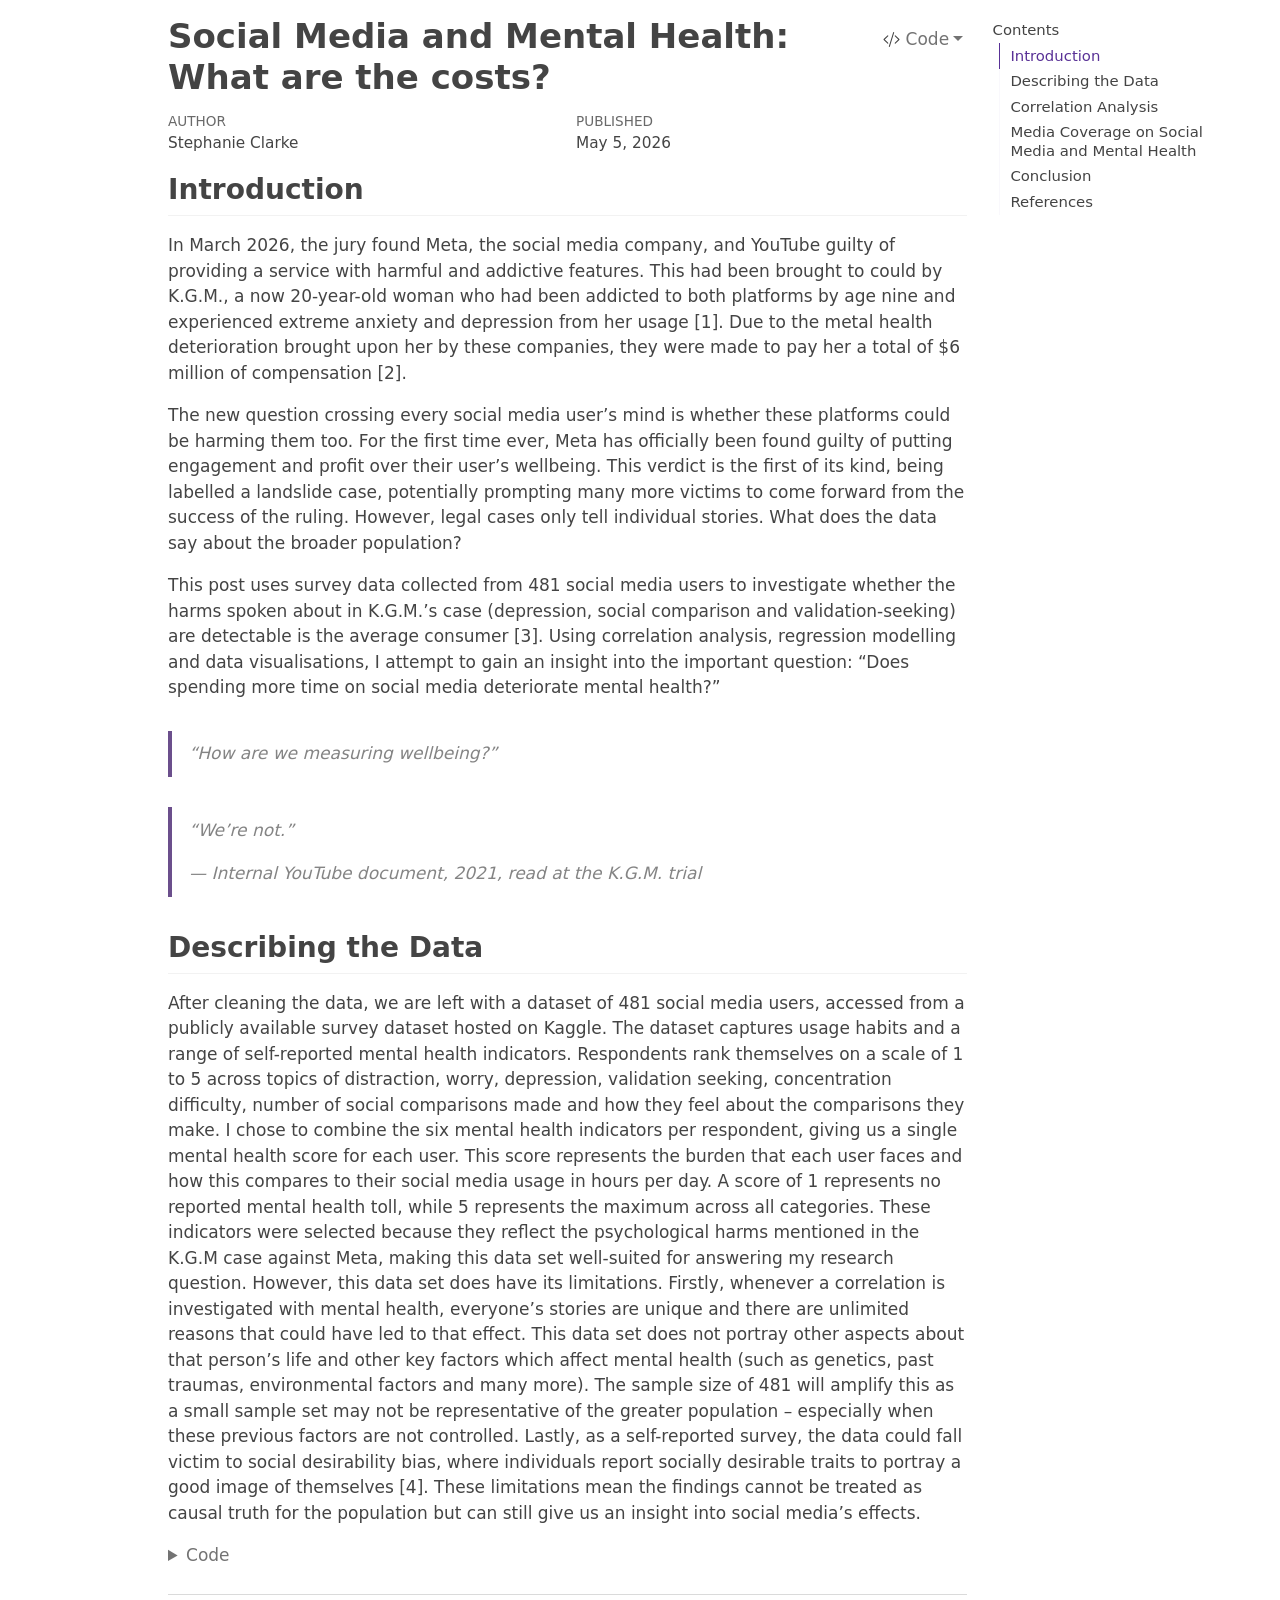
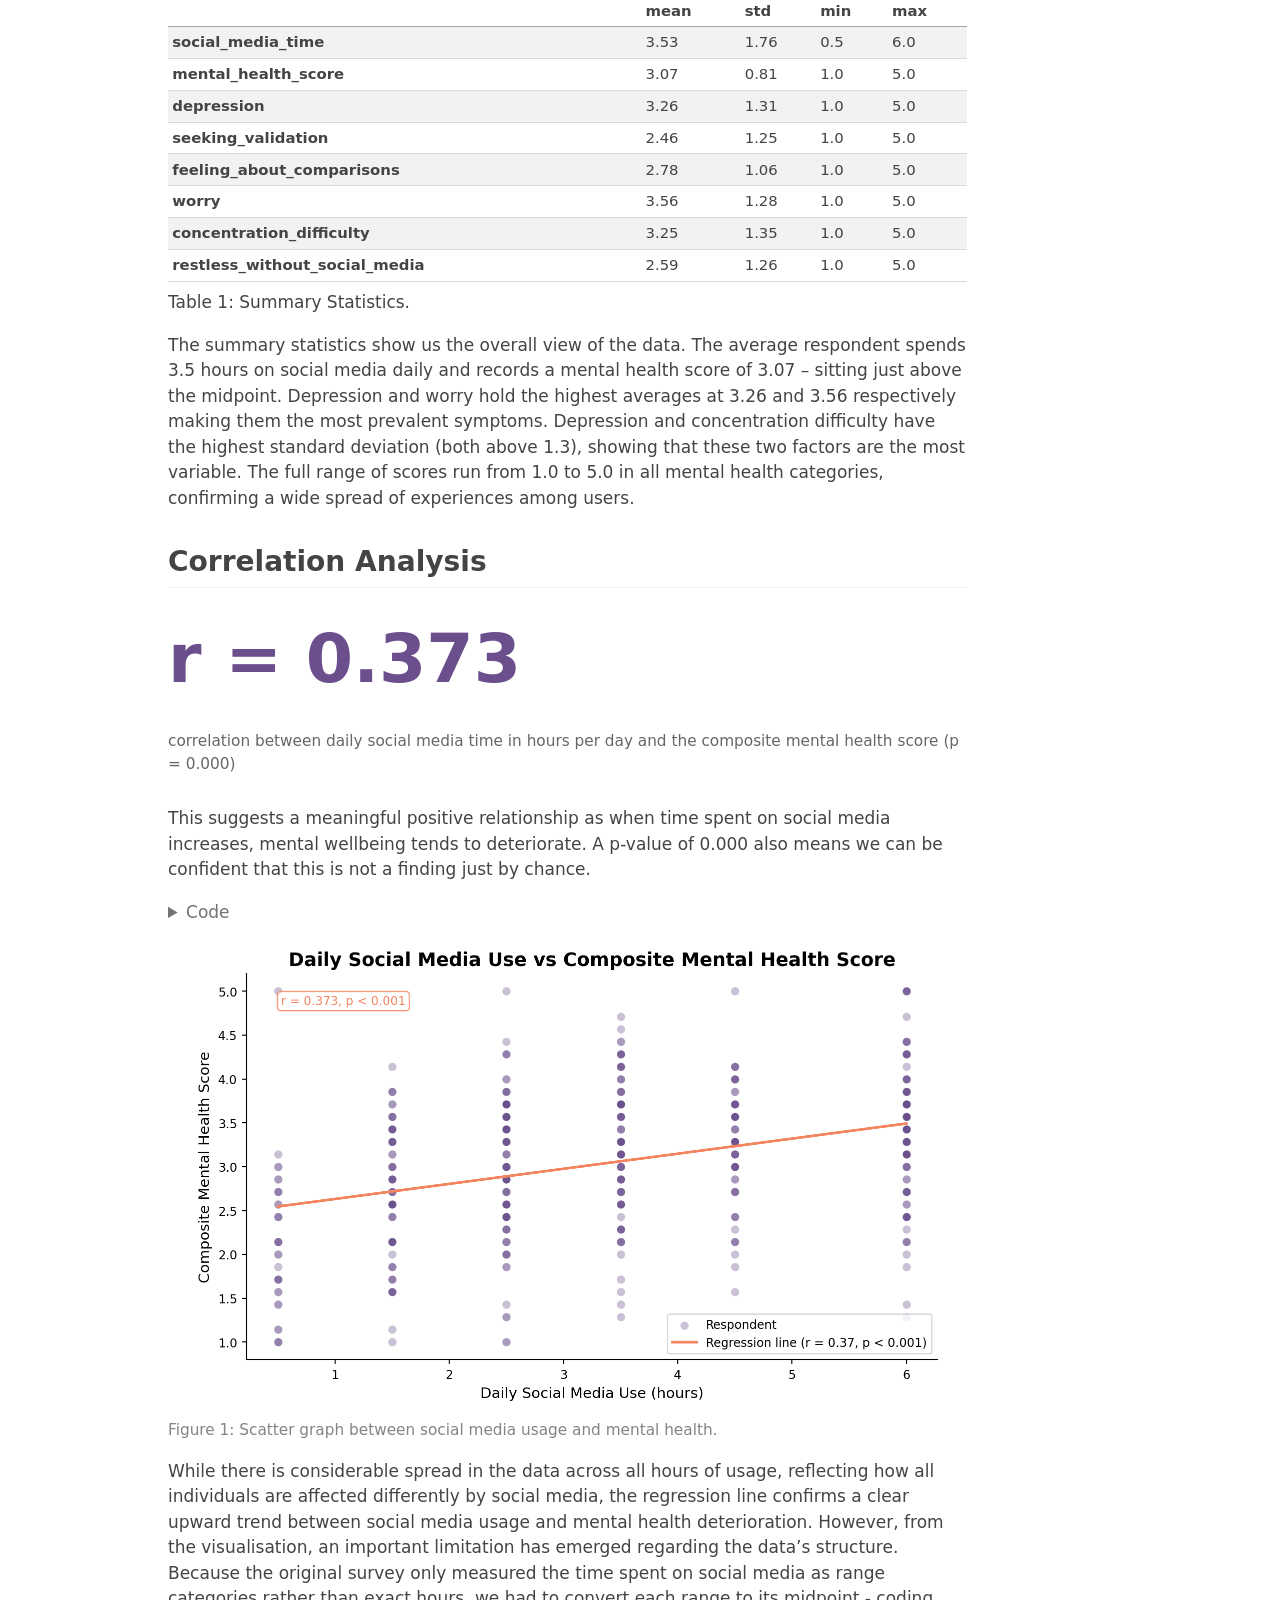
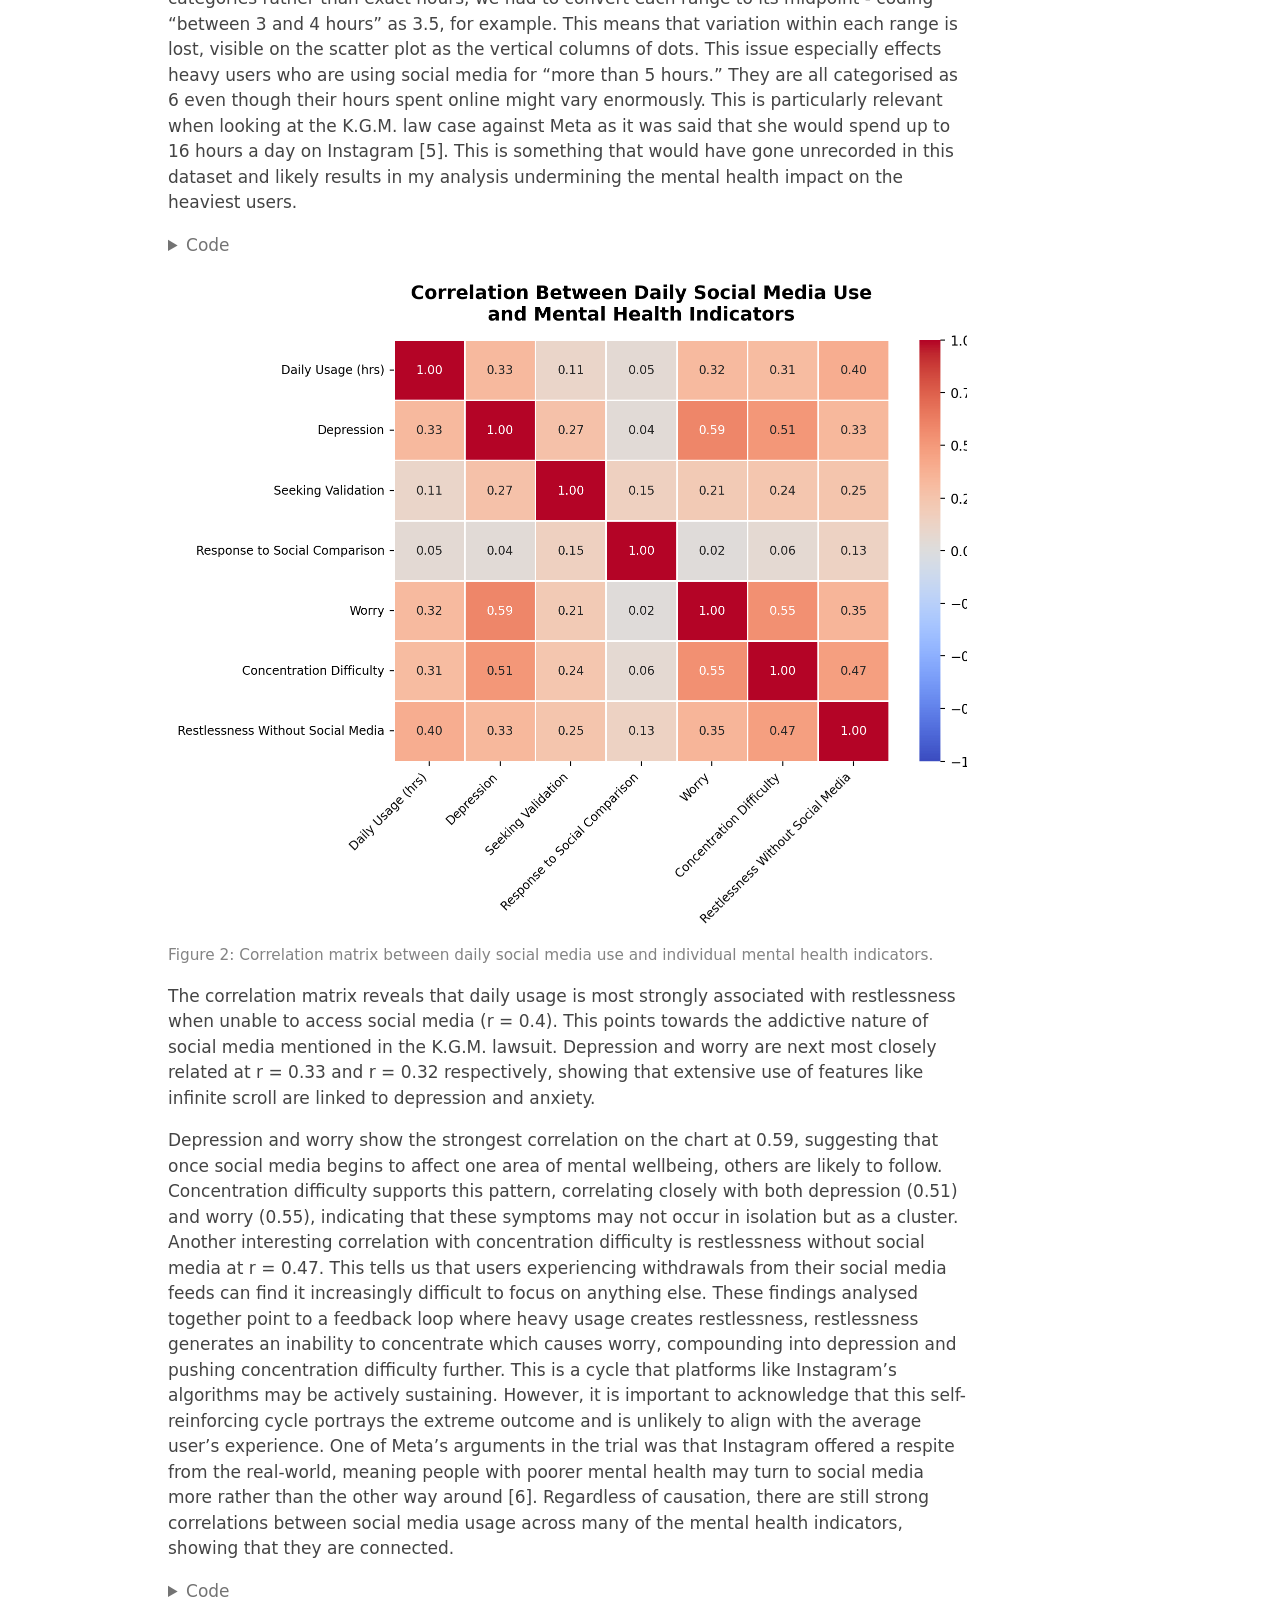
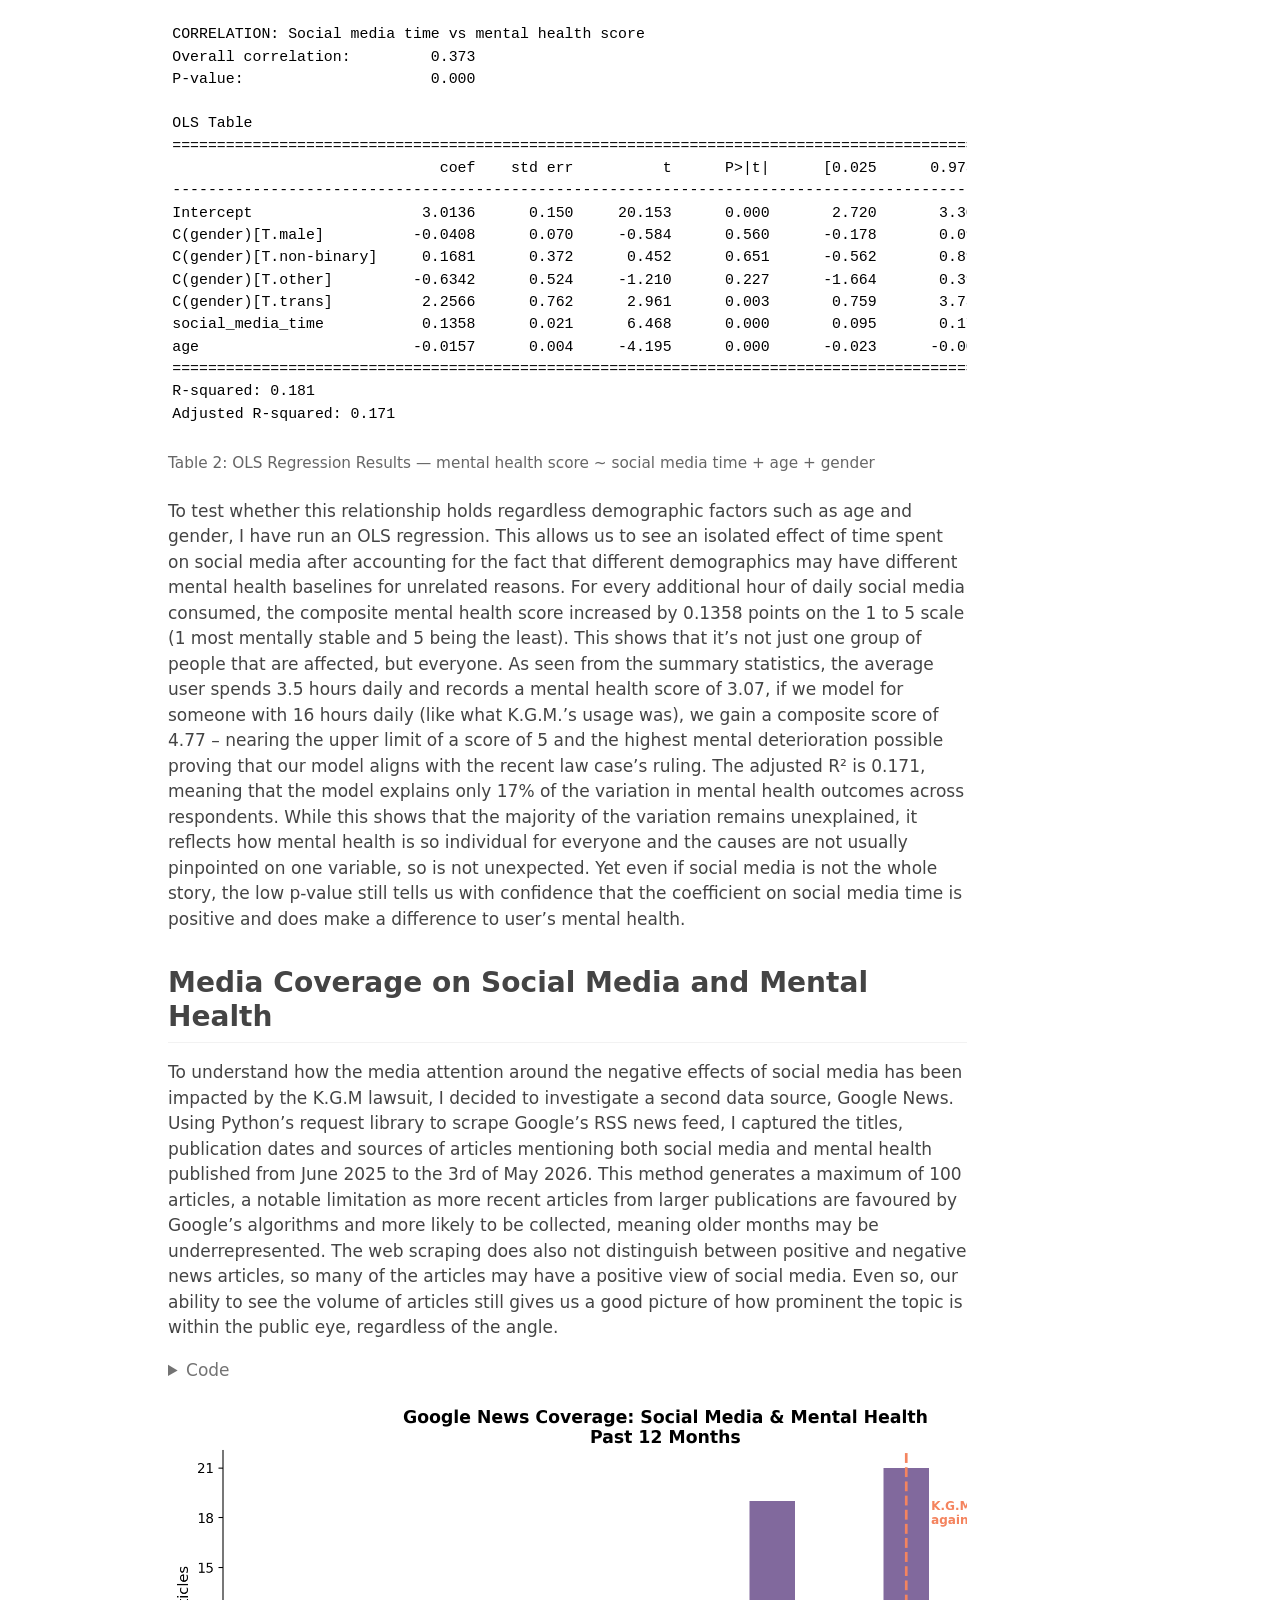
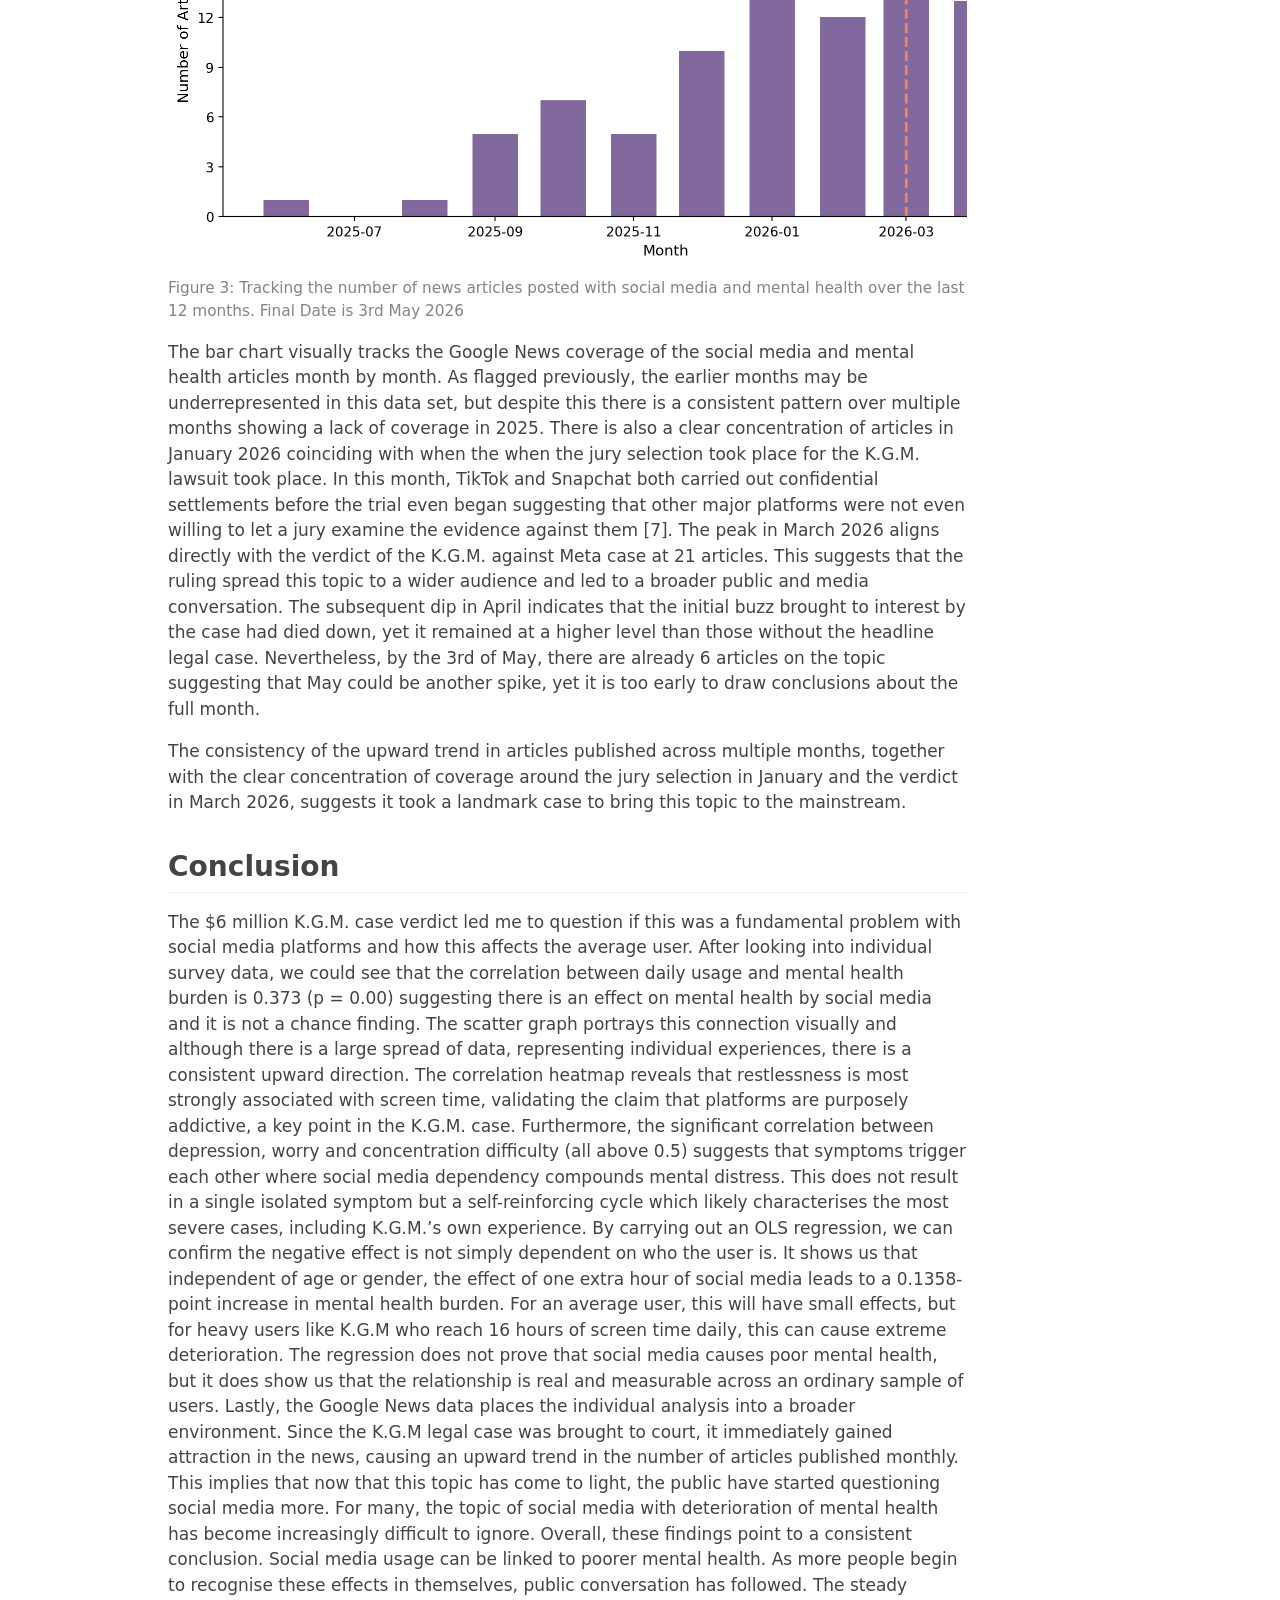
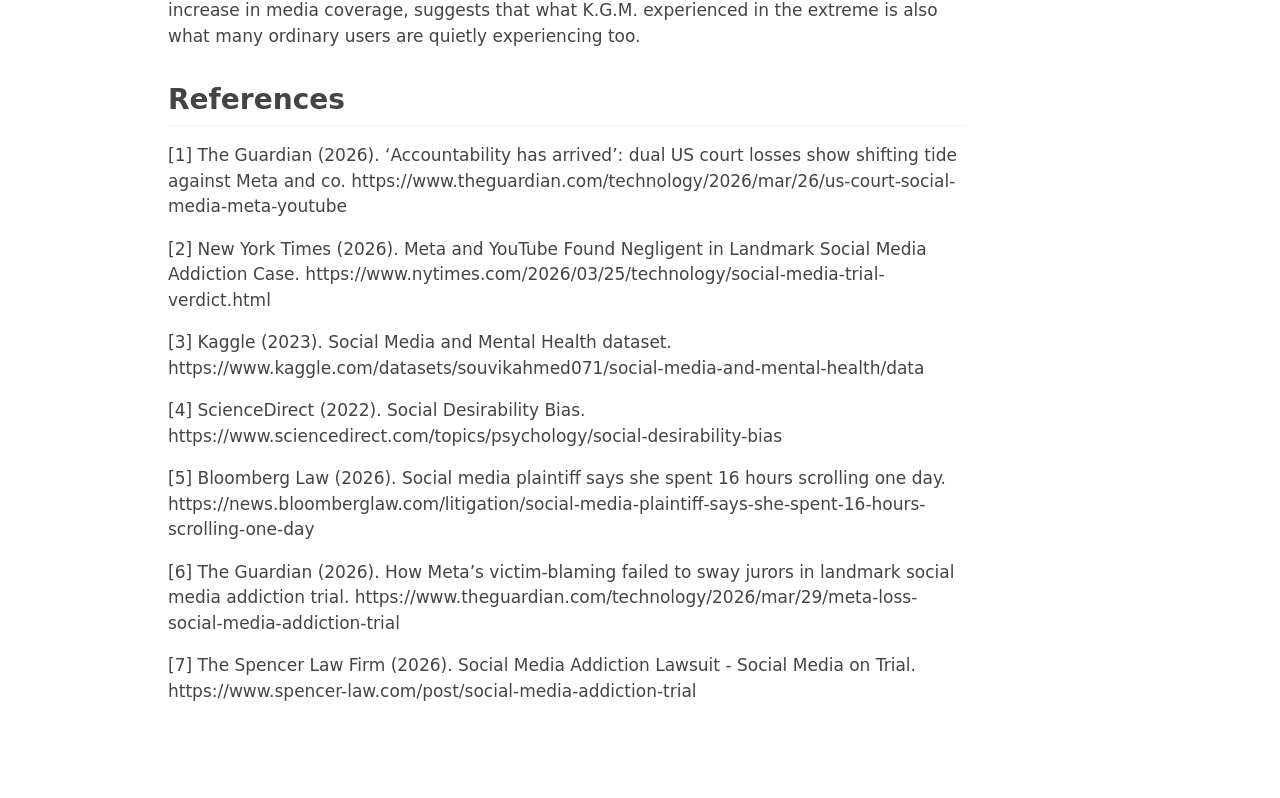
